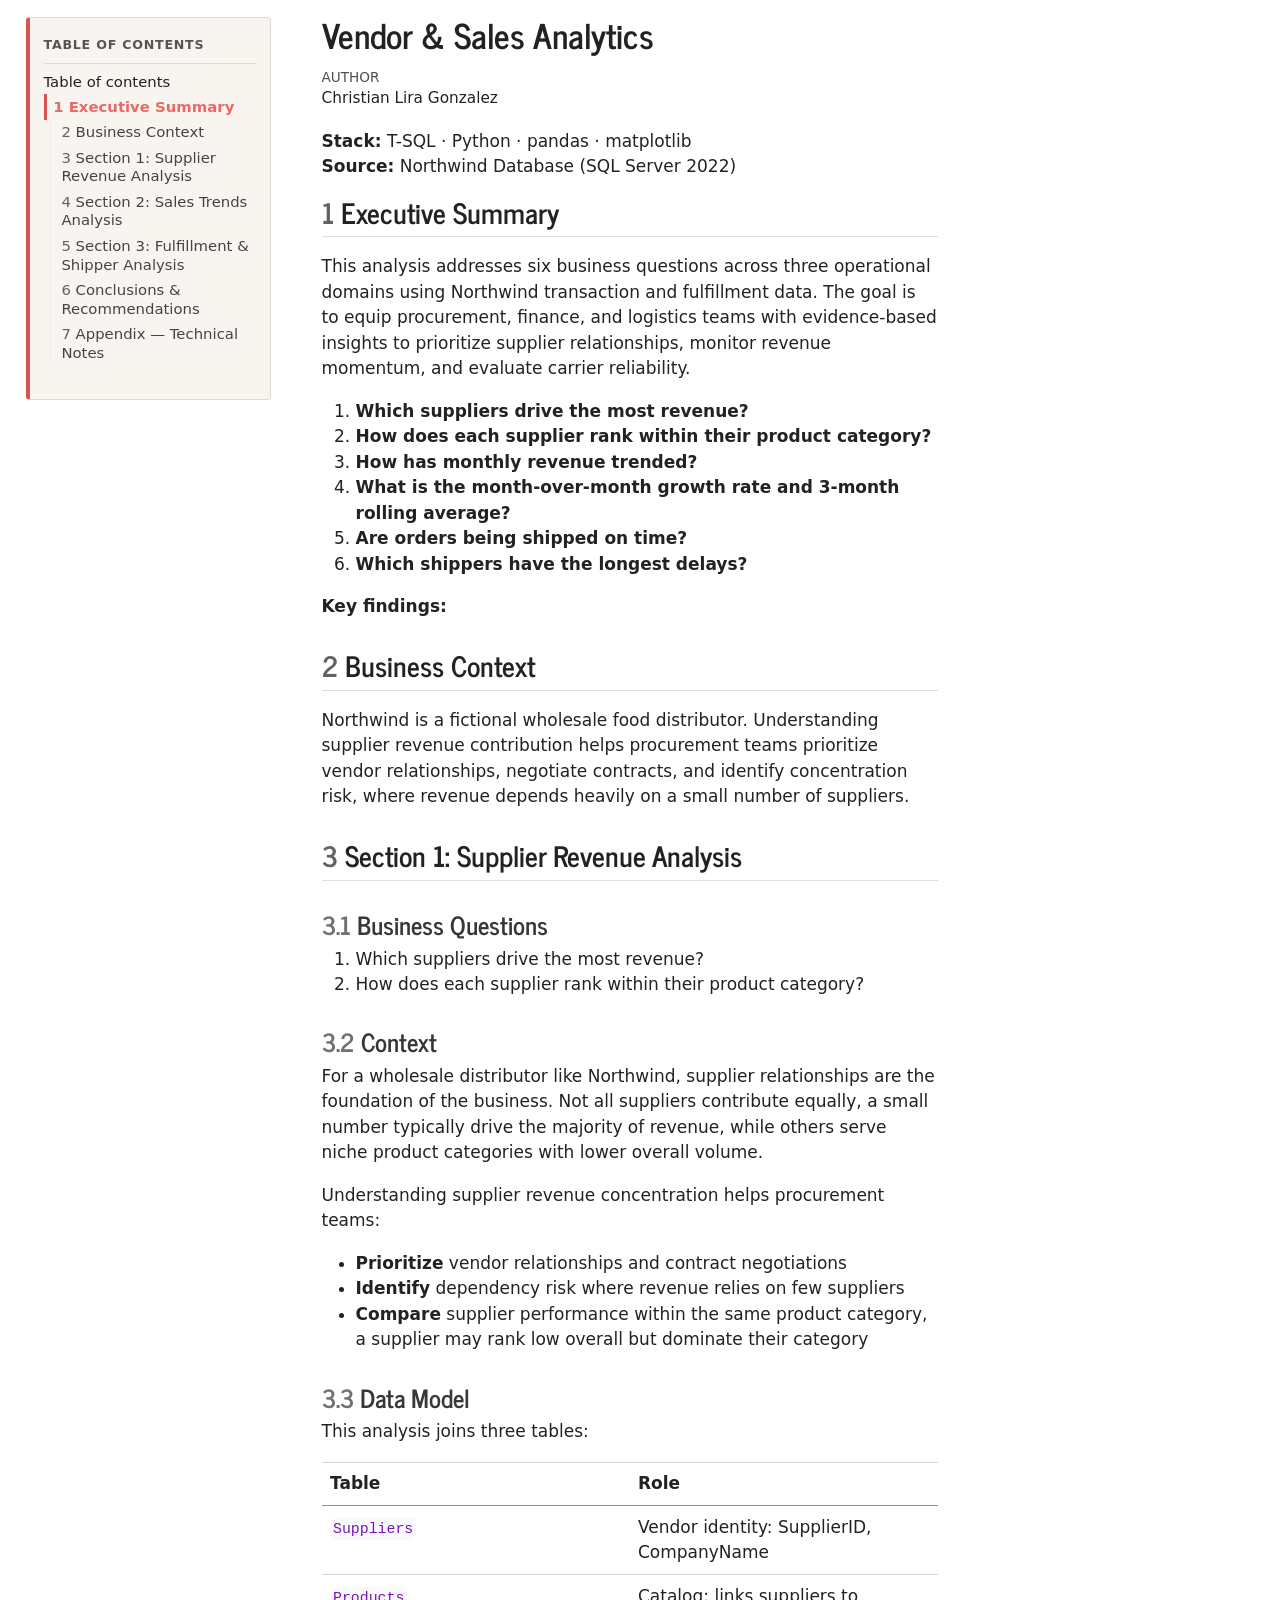
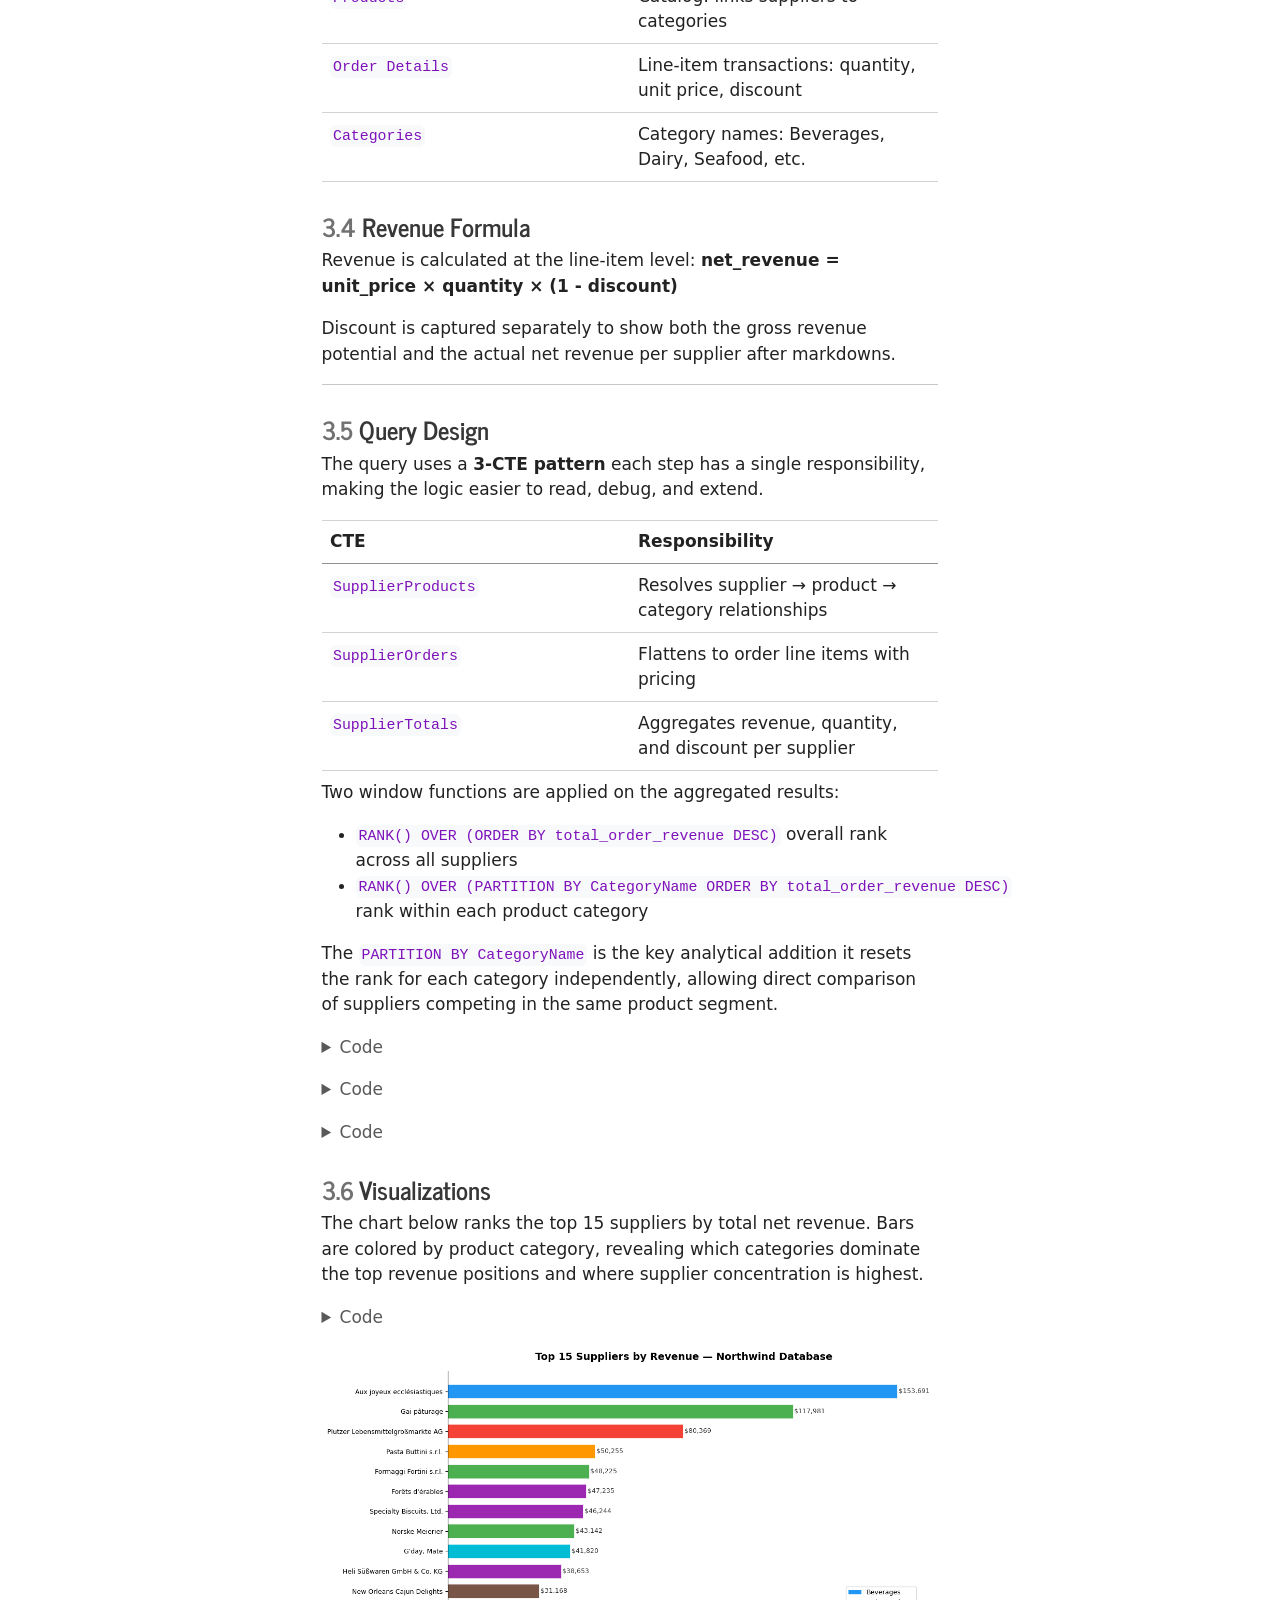
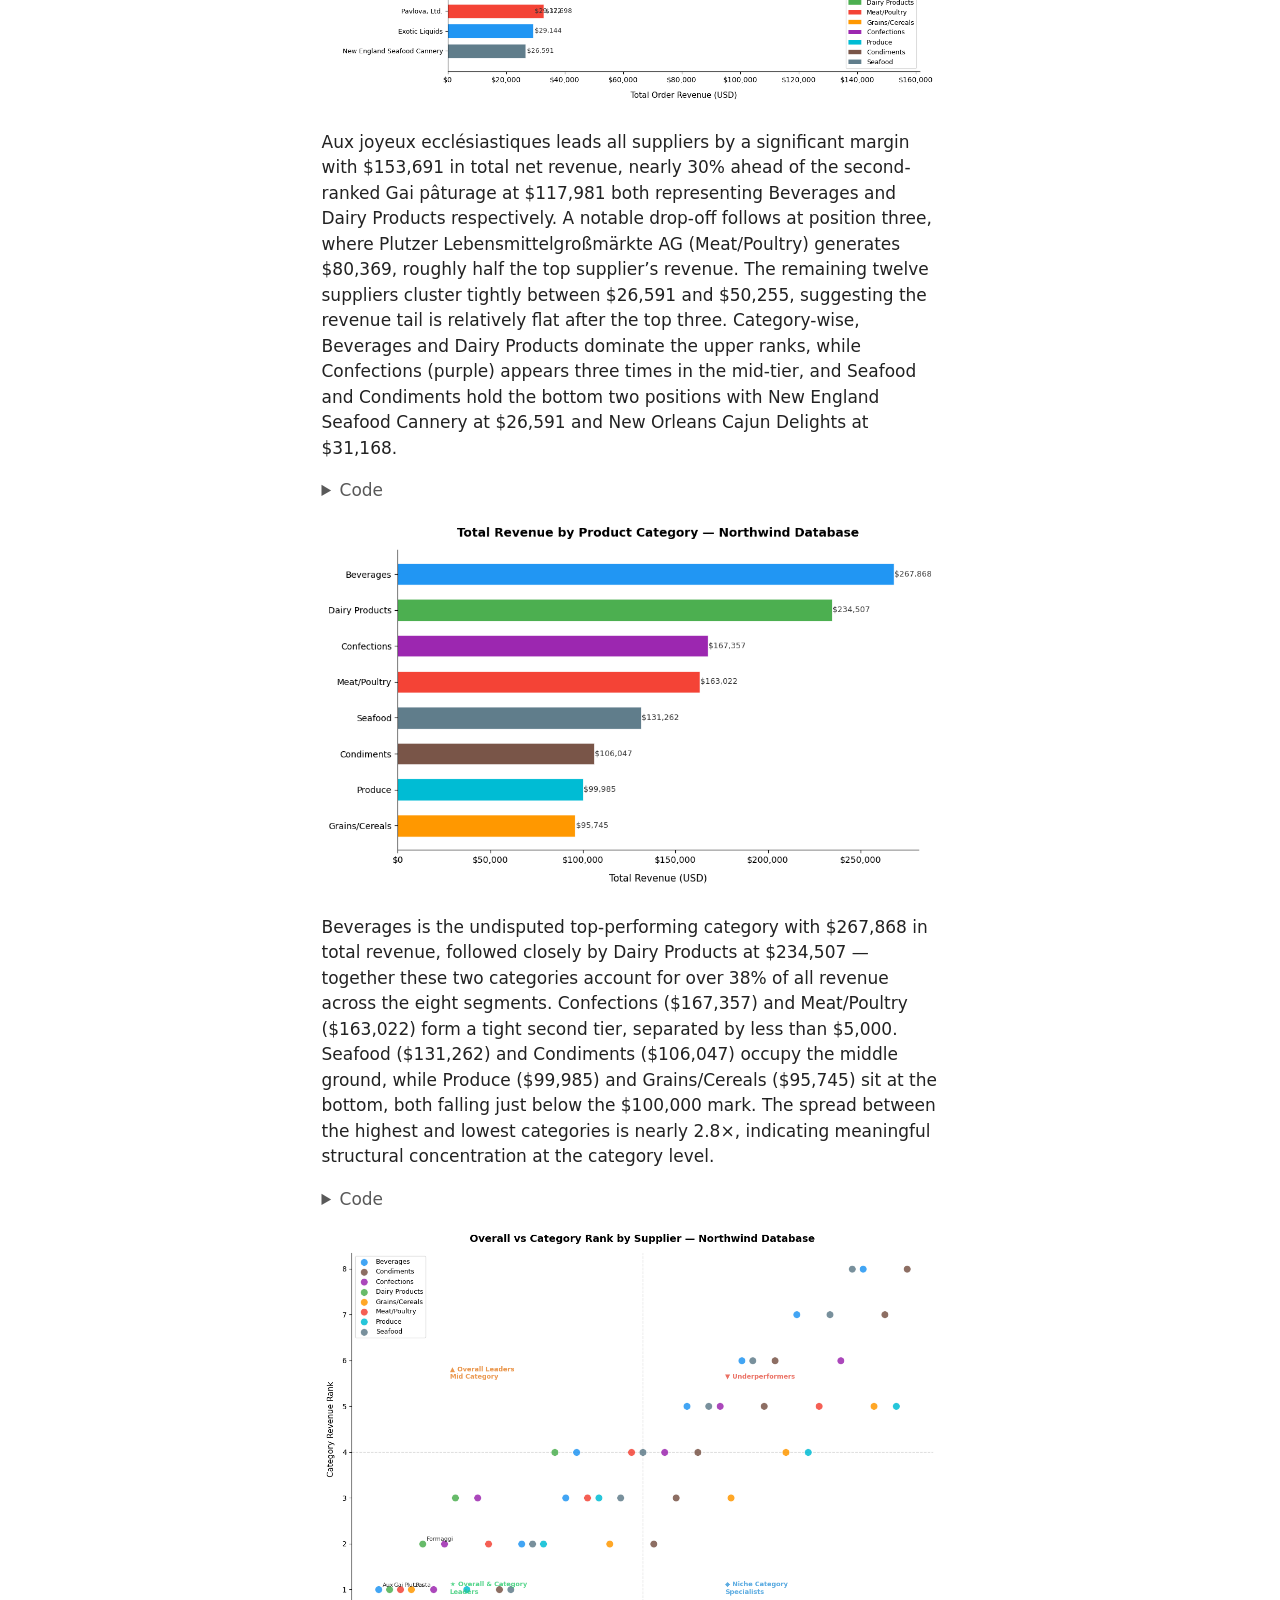
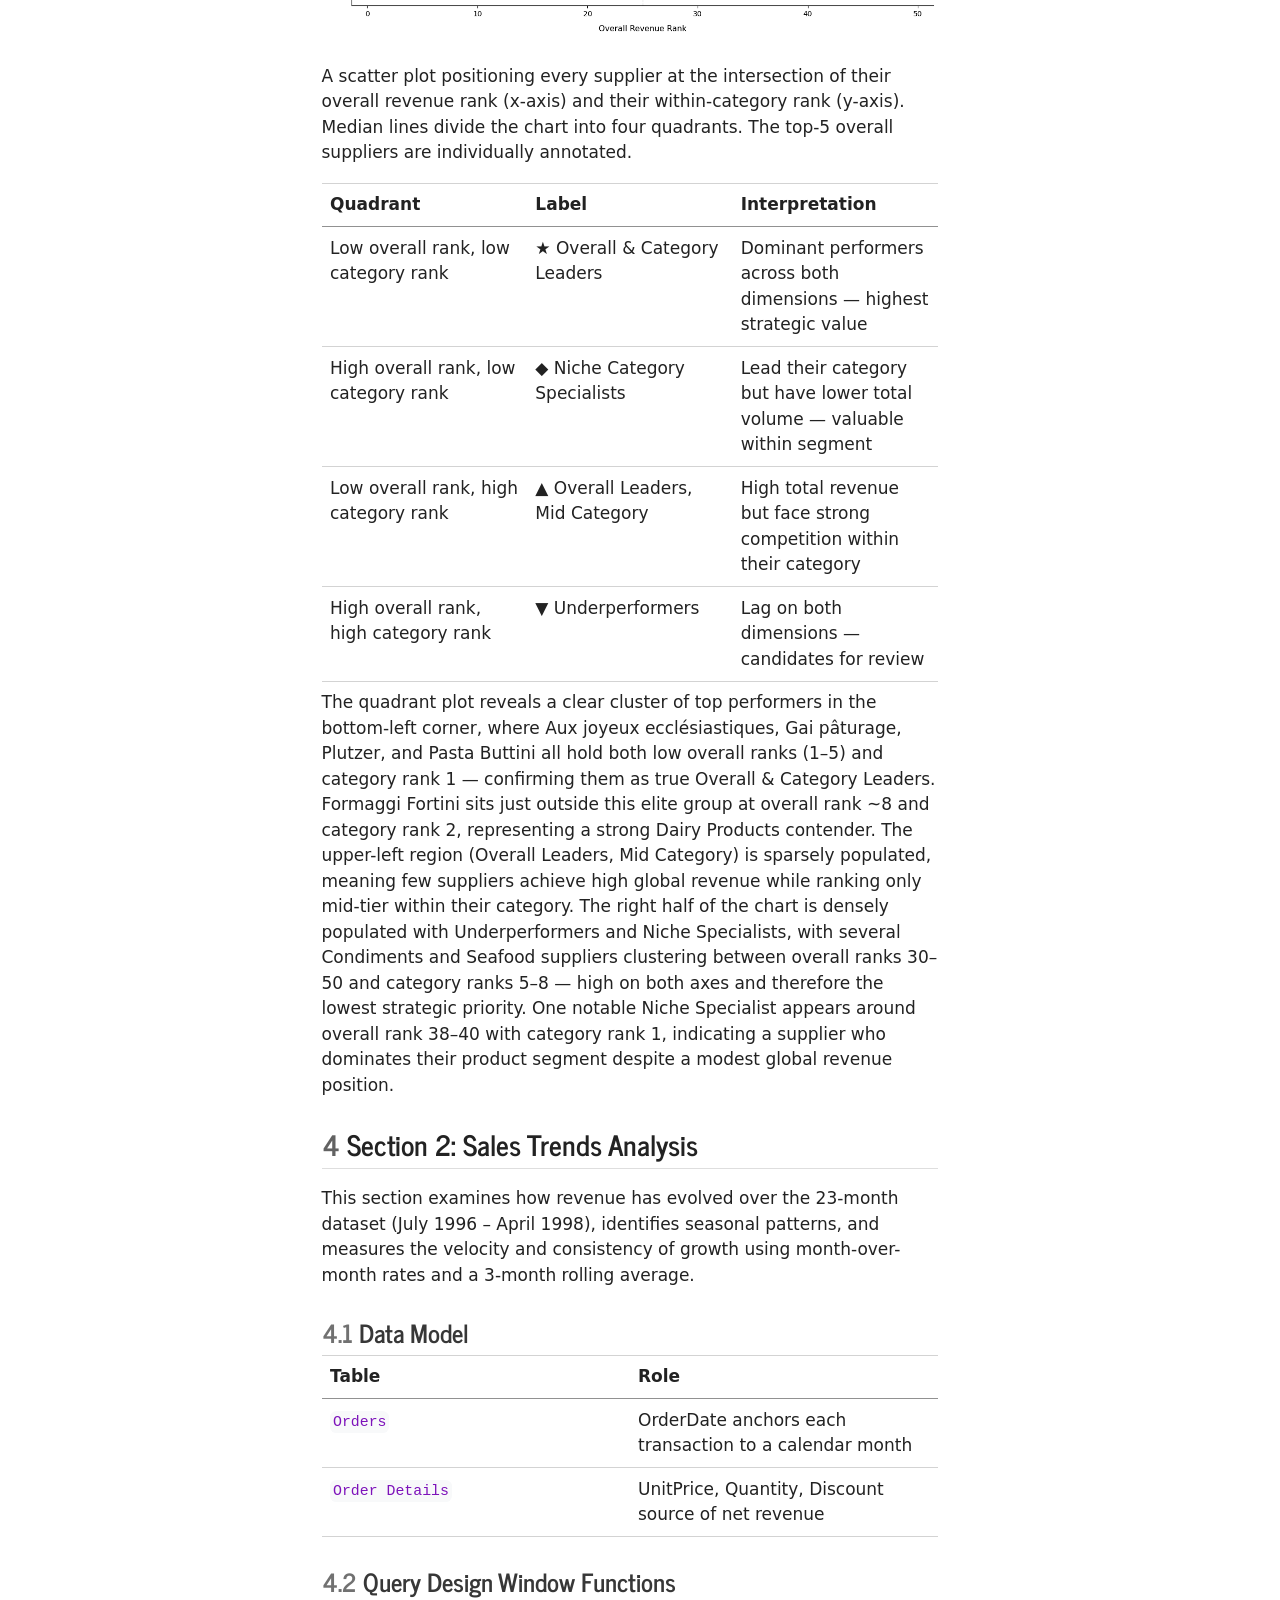
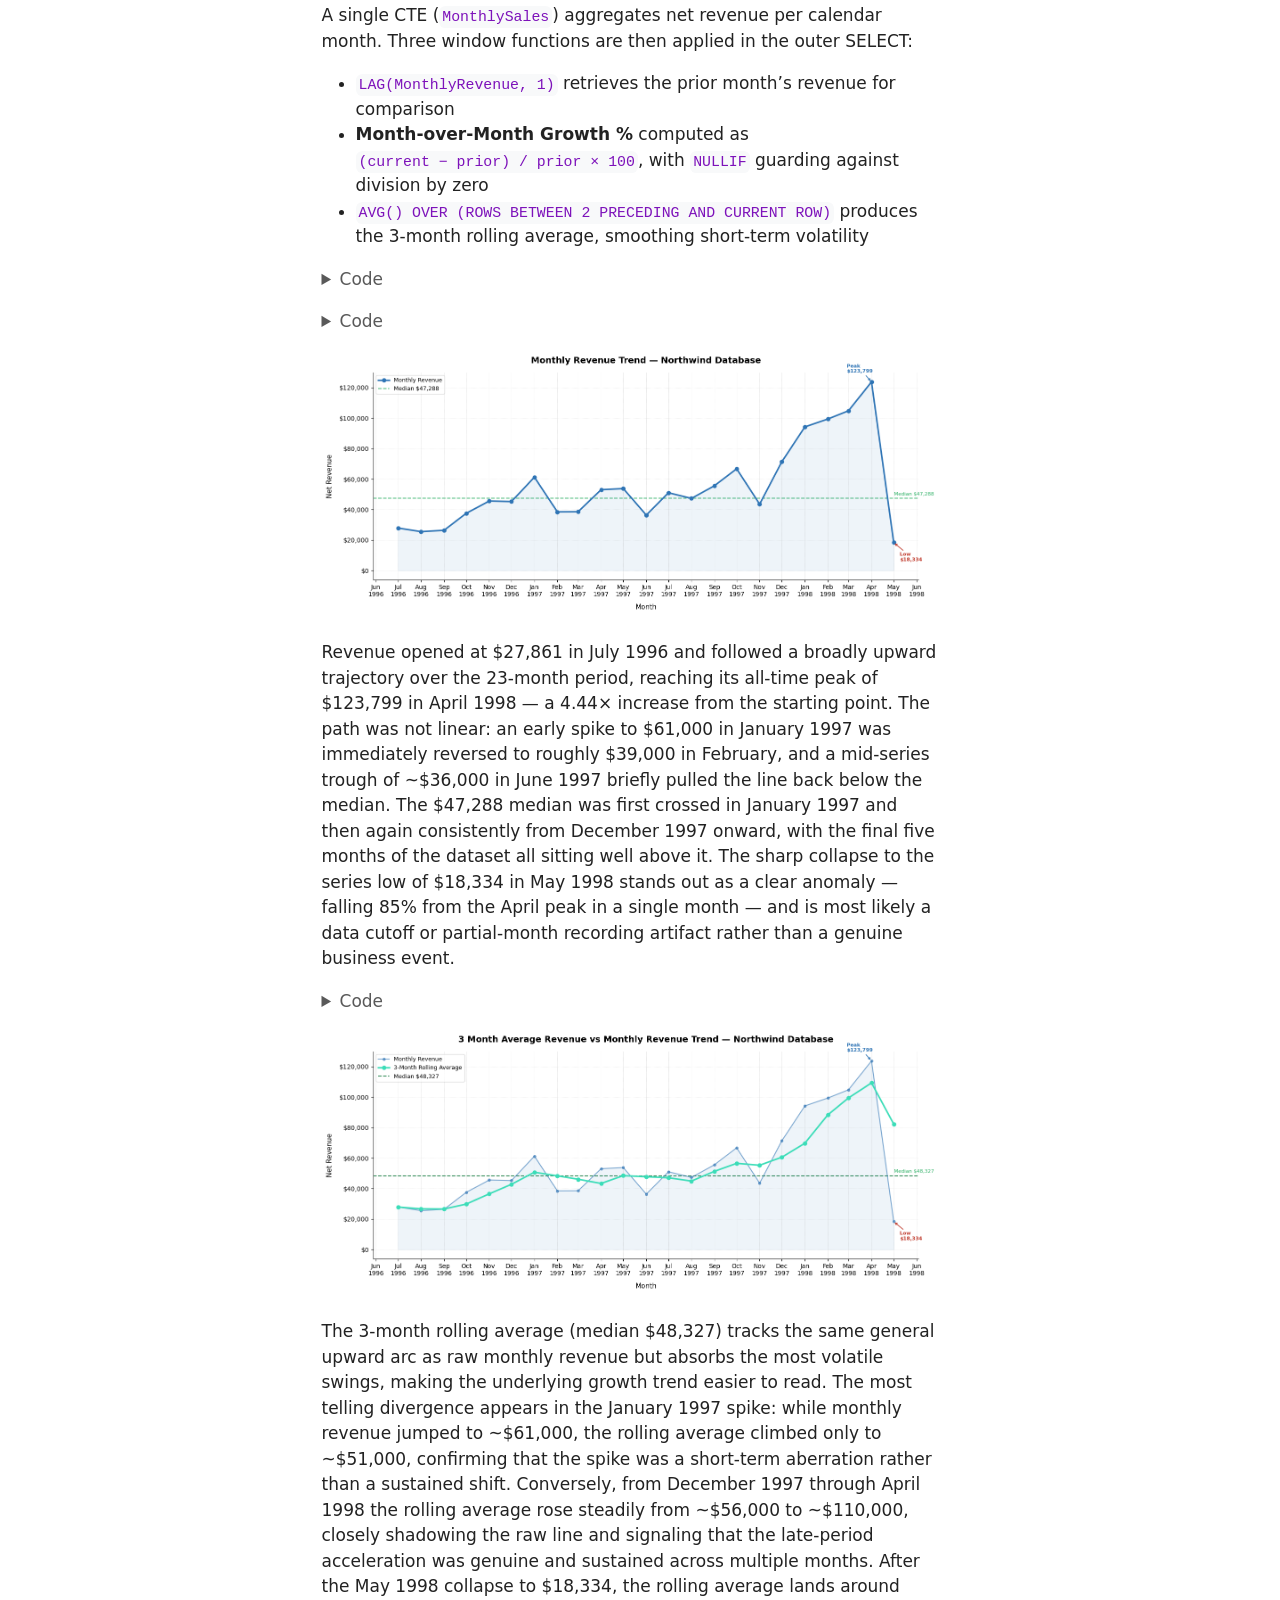
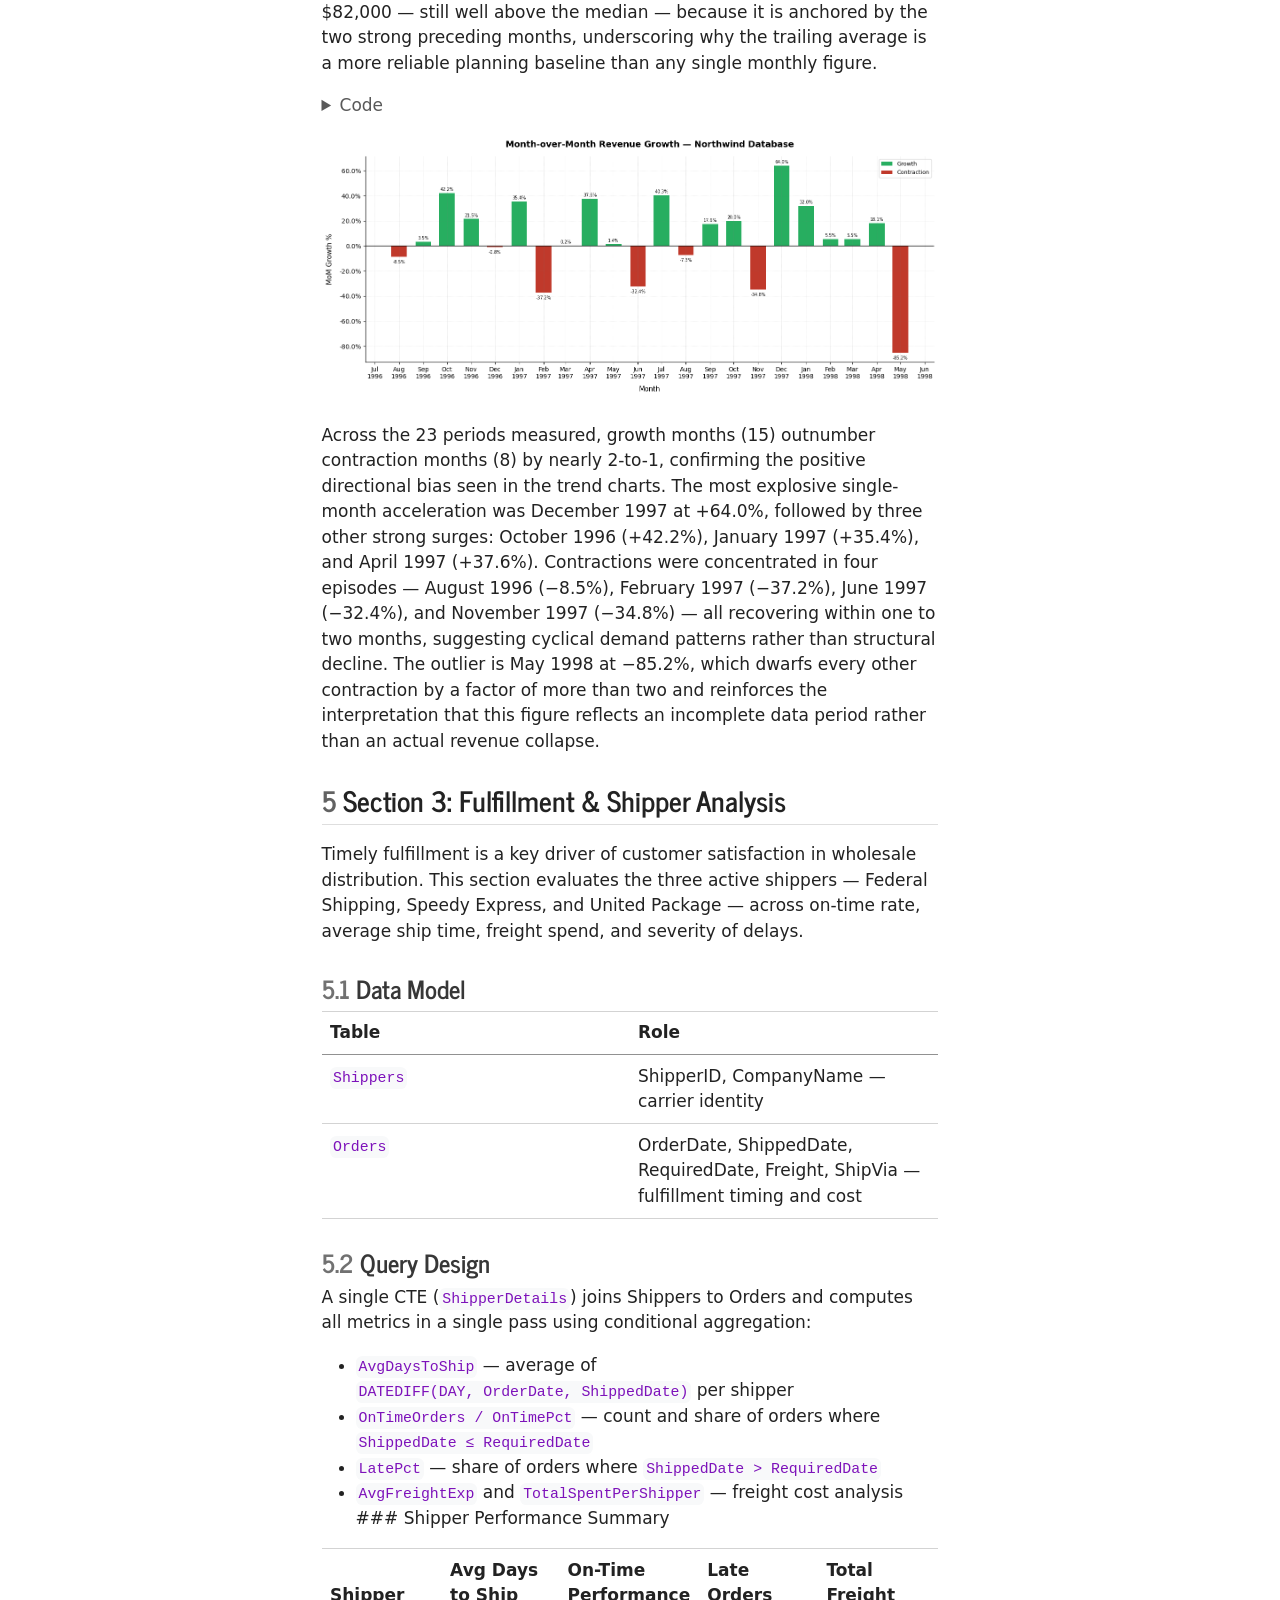
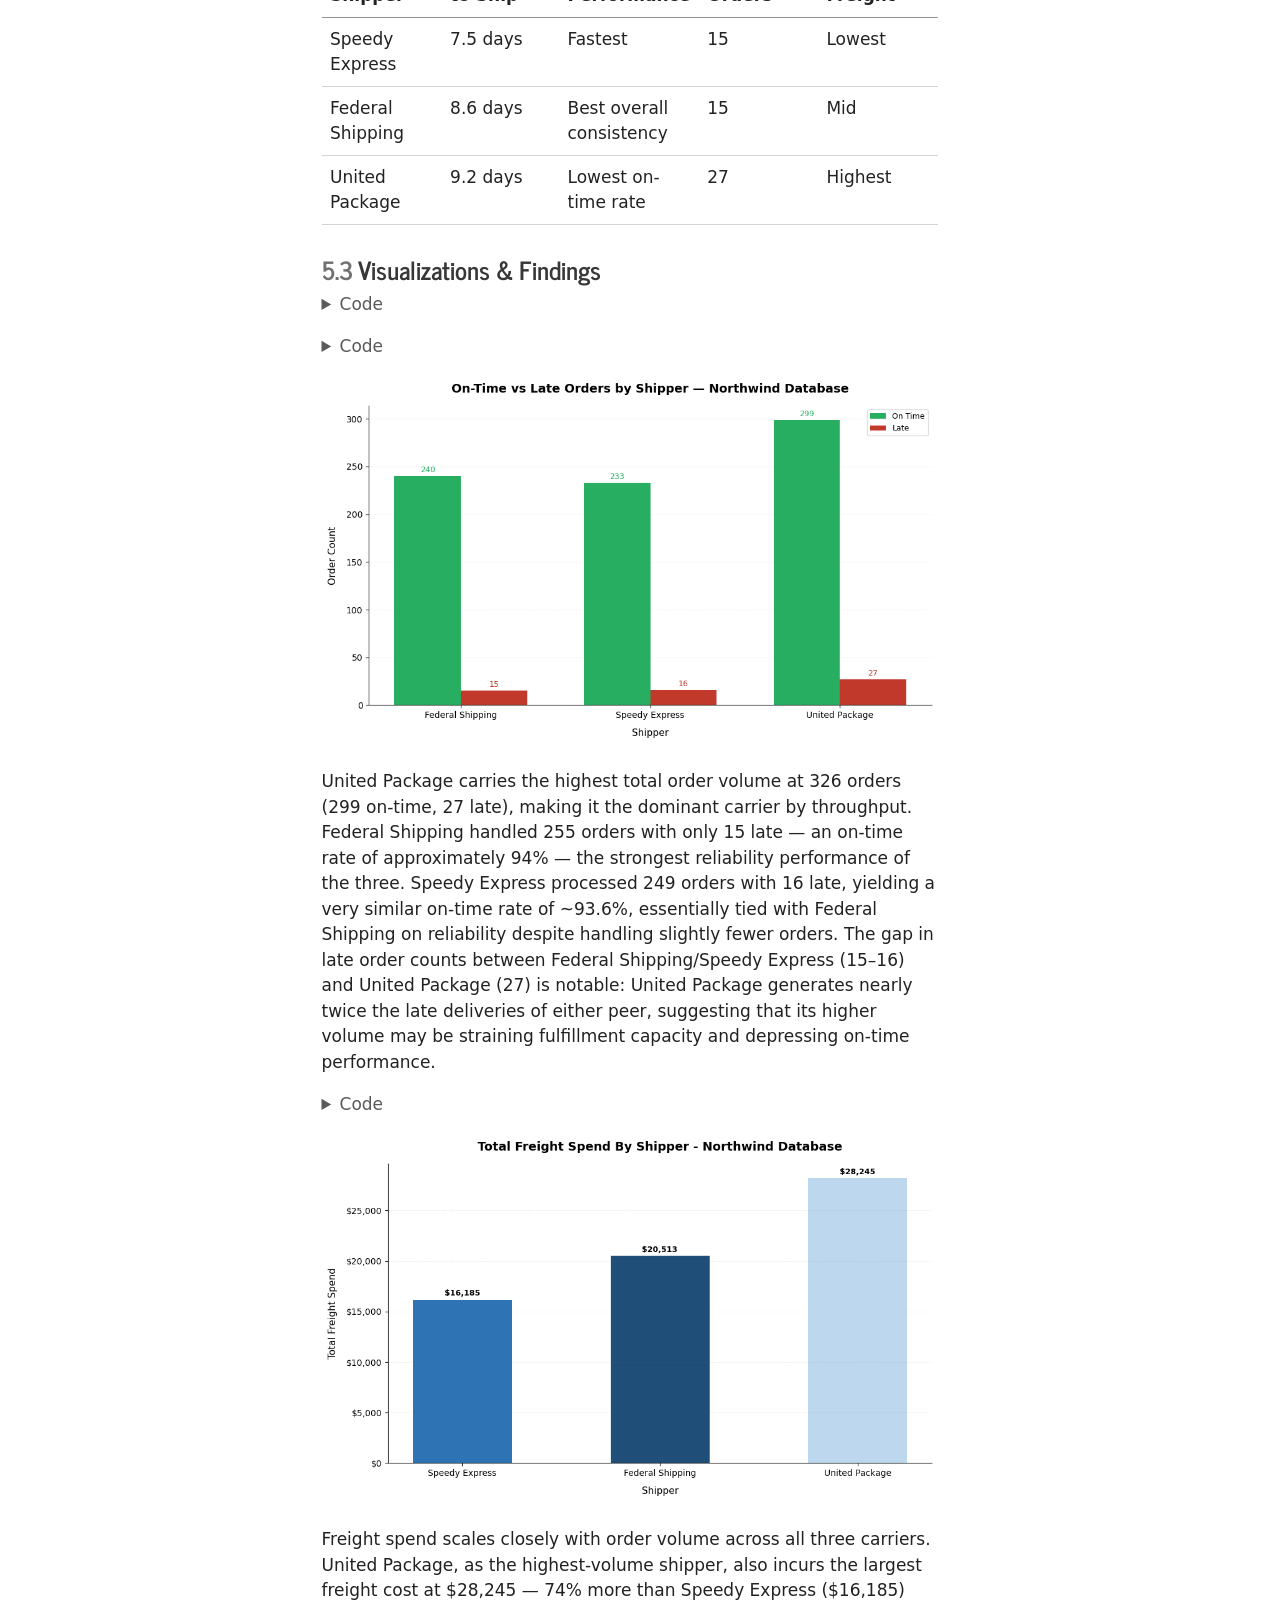
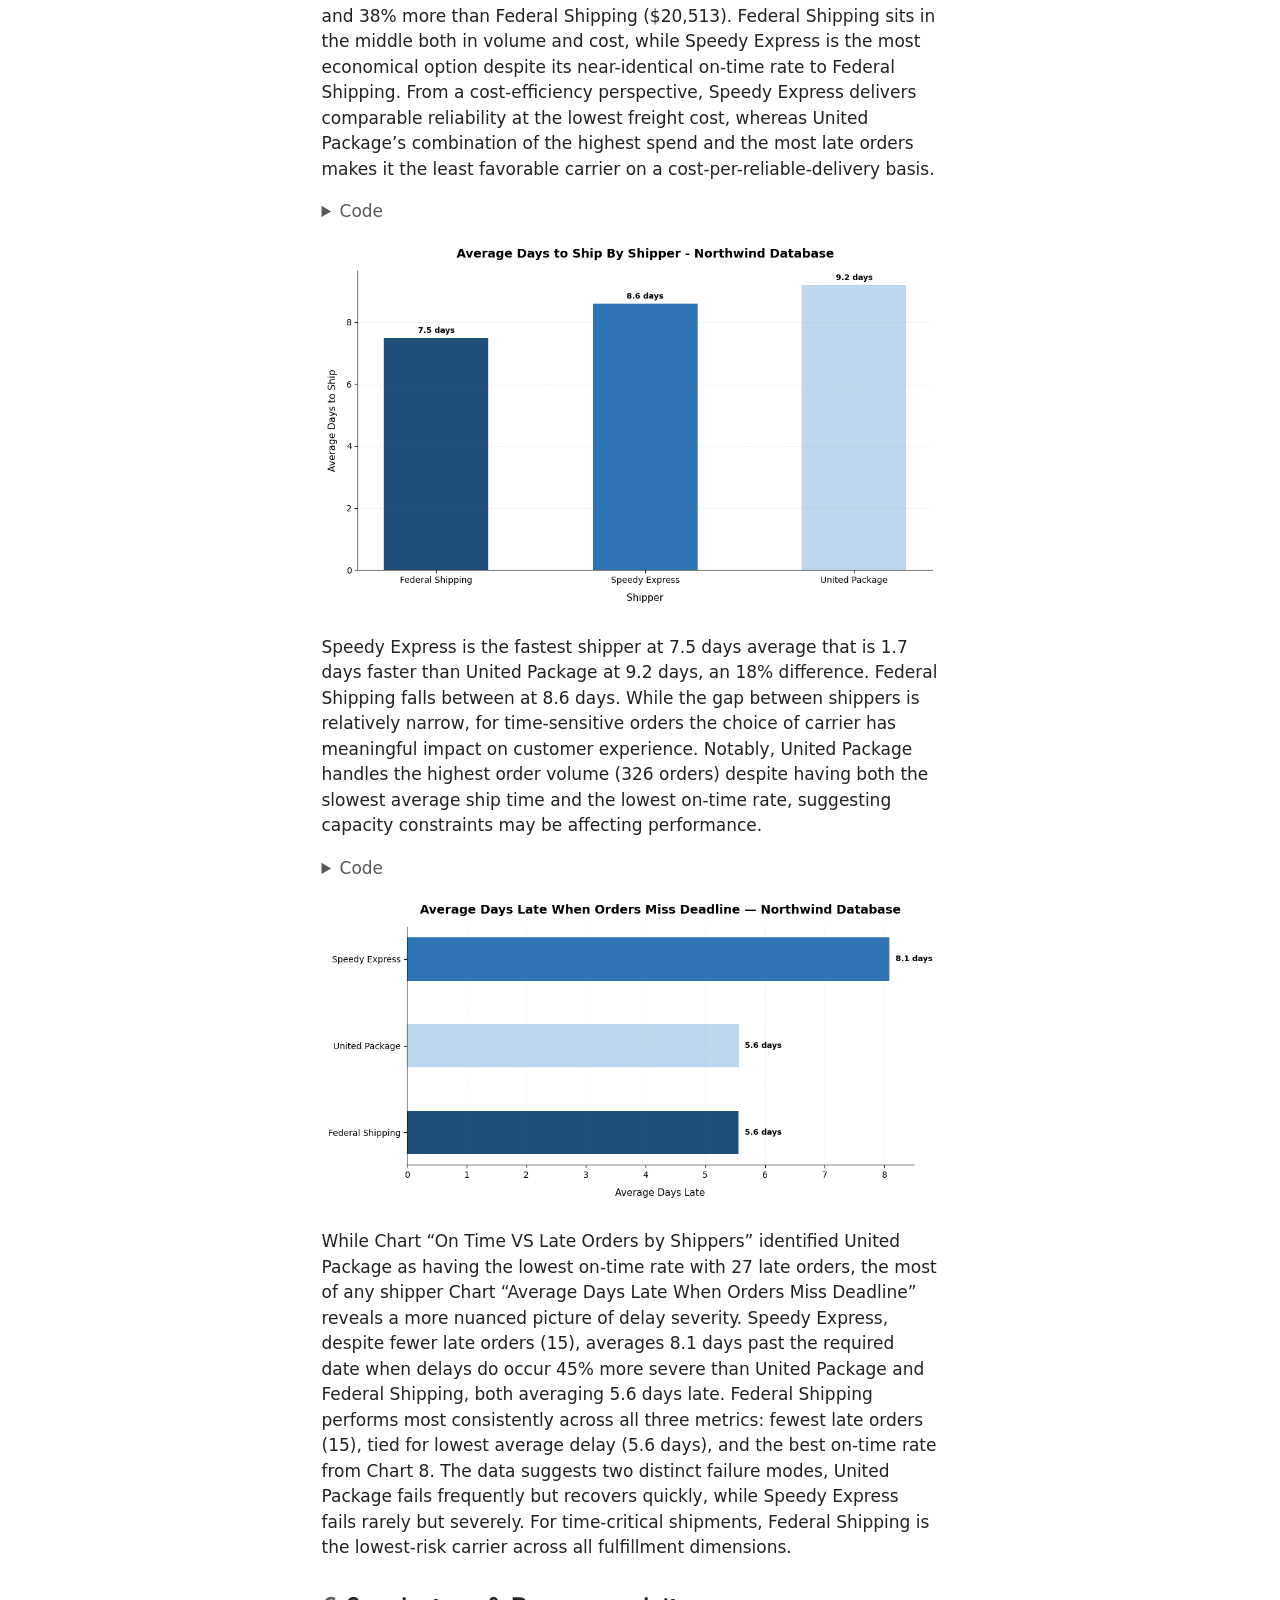
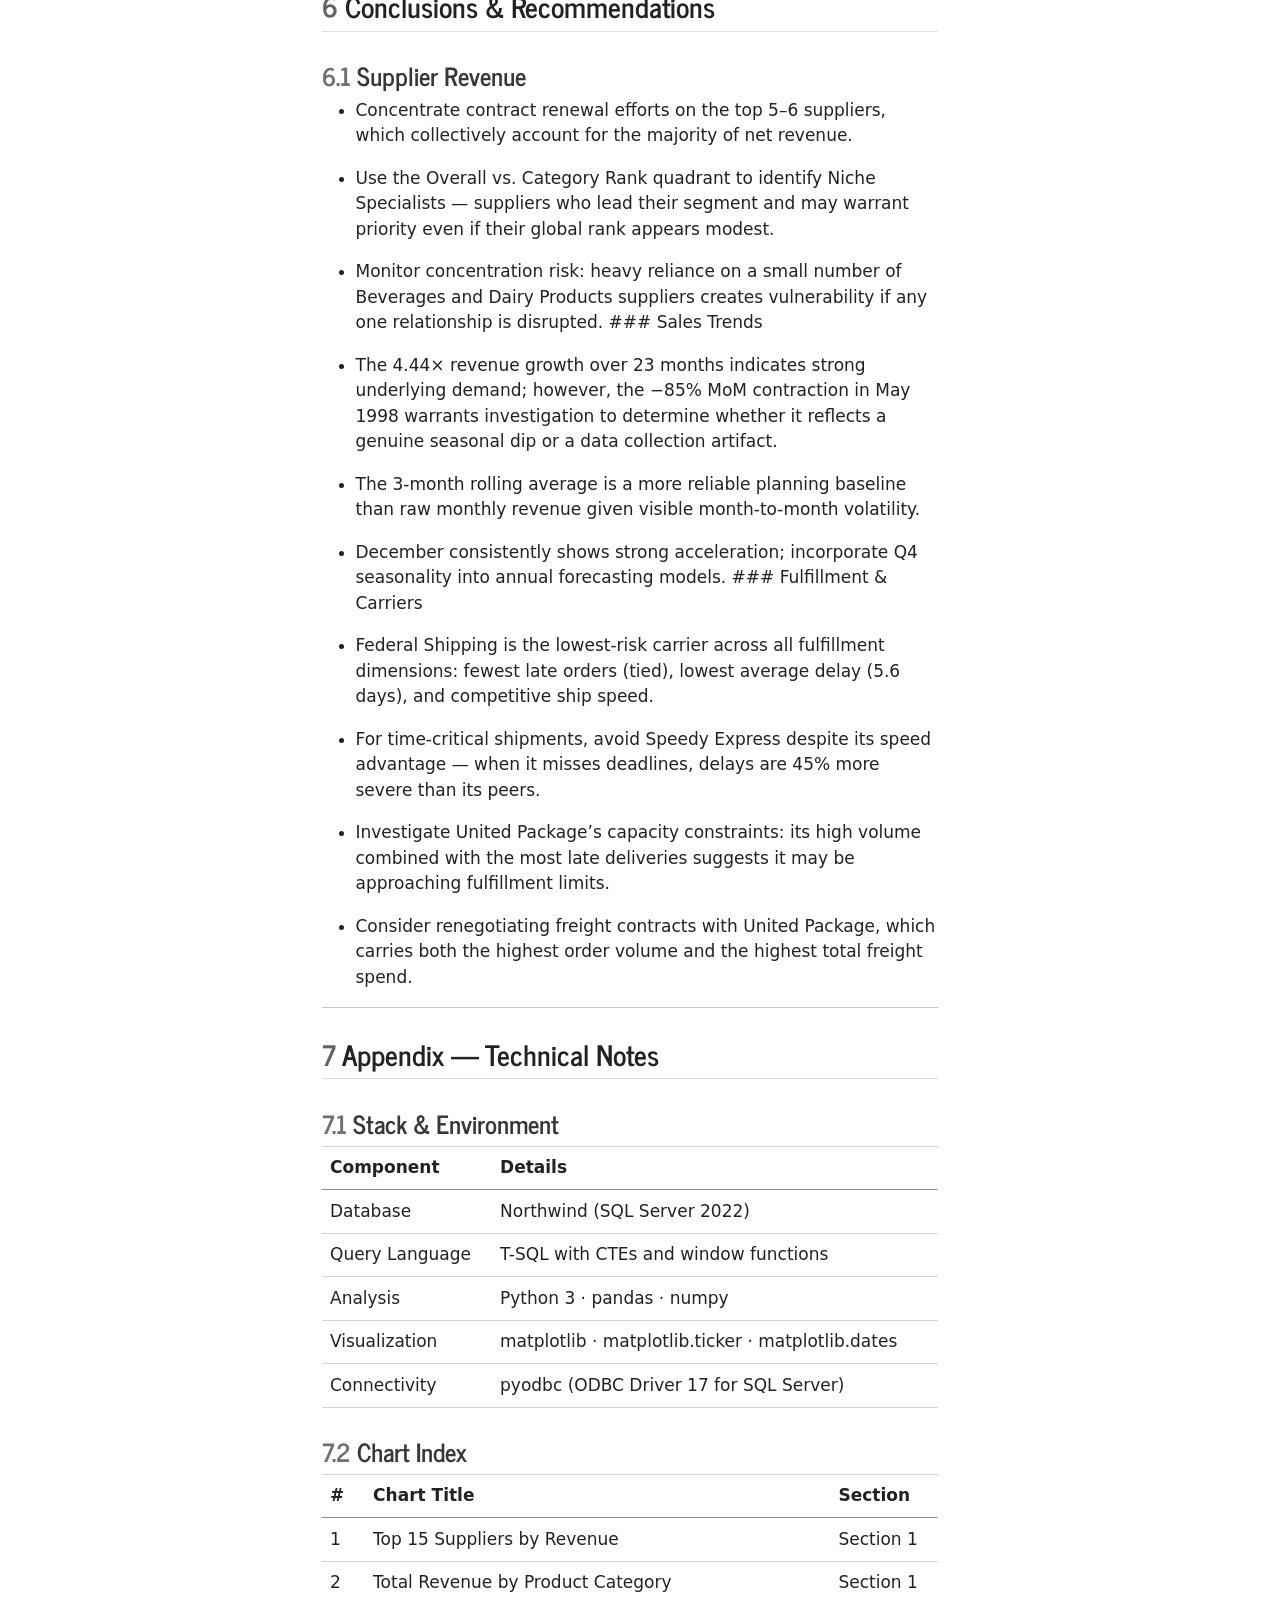
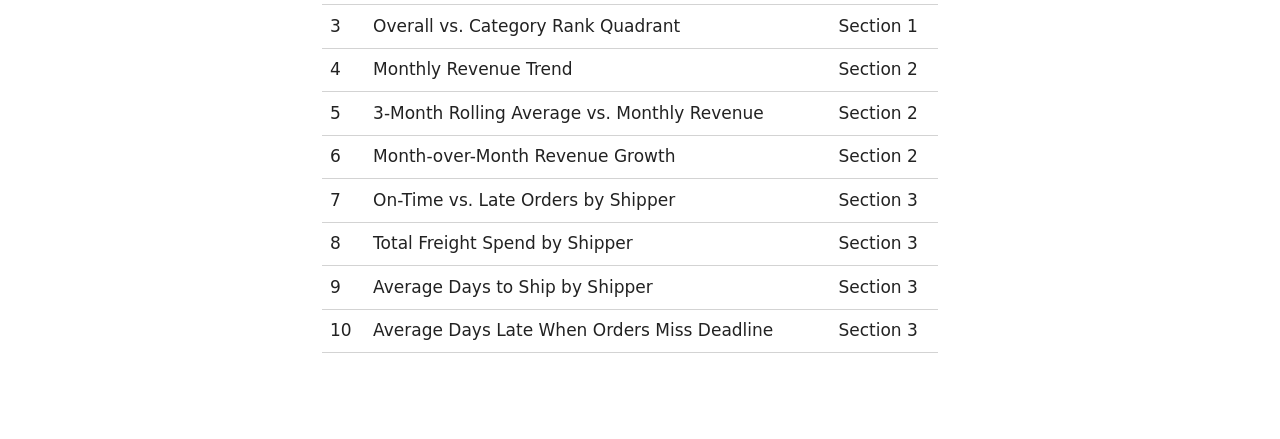
==== 01_vendor_sales_analytics/index.html @ da653aac "Refactor Vendor Sales Analysis Documentation and Update Index - Updated the VendorSalesAnalysis.html" ====
<!DOCTYPE html>
<html xmlns="http://www.w3.org/1999/xhtml" lang="en" xml:lang="en"><head>

<meta charset="utf-8">
<meta name="generator" content="quarto-1.6.42">

<meta name="viewport" content="width=device-width, initial-scale=1.0, user-scalable=yes">

<meta name="author" content="Christian Lira Gonzalez">

<title>Vendor &amp; Sales Analytics</title>
<style>
code{white-space: pre-wrap;}
span.smallcaps{font-variant: small-caps;}
div.columns{display: flex; gap: min(4vw, 1.5em);}
div.column{flex: auto; overflow-x: auto;}
div.hanging-indent{margin-left: 1.5em; text-indent: -1.5em;}
ul.task-list{list-style: none;}
ul.task-list li input[type="checkbox"] {
width: 0.8em;
margin: 0 0.8em 0.2em -1em;  vertical-align: middle;
}

pre > code.sourceCode { white-space: pre; position: relative; }
pre > code.sourceCode > span { line-height: 1.25; }
pre > code.sourceCode > span:empty { height: 1.2em; }
.sourceCode { overflow: visible; }
code.sourceCode > span { color: inherit; text-decoration: inherit; }
div.sourceCode { margin: 1em 0; }
pre.sourceCode { margin: 0; }
@media screen {
div.sourceCode { overflow: auto; }
}
@media print {
pre > code.sourceCode { white-space: pre-wrap; }
pre > code.sourceCode > span { display: inline-block; text-indent: -5em; padding-left: 5em; }
}
pre.numberSource code
{ counter-reset: source-line 0; }
pre.numberSource code > span
{ position: relative; left: -4em; counter-increment: source-line; }
pre.numberSource code > span > a:first-child::before
{ content: counter(source-line);
position: relative; left: -1em; text-align: right; vertical-align: baseline;
border: none; display: inline-block;
-webkit-touch-callout: none; -webkit-user-select: none;
-khtml-user-select: none; -moz-user-select: none;
-ms-user-select: none; user-select: none;
padding: 0 4px; width: 4em;
}
pre.numberSource { margin-left: 3em; padding-left: 4px; }
div.sourceCode
{ }
@media screen {
pre > code.sourceCode > span > a:first-child::before { text-decoration: underline; }
}
</style>


<script>/*!
 * clipboard.js v2.0.11
 * https://clipboardjs.com/
 *
 * Licensed MIT © Zeno Rocha
 */
!function(t,e){"object"==typeof exports&&"object"==typeof module?module.exports=e():"function"==typeof define&&define.amd?define([],e):"object"==typeof exports?exports.ClipboardJS=e():t.ClipboardJS=e()}(this,function(){return n={686:function(t,e,n){"use strict";n.d(e,{default:function(){return b}});var e=n(279),i=n.n(e),e=n(370),u=n.n(e),e=n(817),r=n.n(e);function c(t){try{return document.execCommand(t)}catch(t){return}}var a=function(t){t=r()(t);return c("cut"),t};function o(t,e){var n,o,t=(n=t,o="rtl"===document.documentElement.getAttribute("dir"),(t=document.createElement("textarea")).style.fontSize="12pt",t.style.border="0",t.style.padding="0",t.style.margin="0",t.style.position="absolute",t.style[o?"right":"left"]="-9999px",o=window.pageYOffset||document.documentElement.scrollTop,t.style.top="".concat(o,"px"),t.setAttribute("readonly",""),t.value=n,t);return e.container.appendChild(t),e=r()(t),c("copy"),t.remove(),e}var f=function(t){var e=1<arguments.length&&void 0!==arguments[1]?arguments[1]:{container:document.body},n="";return"string"==typeof t?n=o(t,e):t instanceof HTMLInputElement&&!["text","search","url","tel","password"].includes(null==t?void 0:t.type)?n=o(t.value,e):(n=r()(t),c("copy")),n};function l(t){return(l="function"==typeof Symbol&&"symbol"==typeof Symbol.iterator?function(t){return typeof t}:function(t){return t&&"function"==typeof Symbol&&t.constructor===Symbol&&t!==Symbol.prototype?"symbol":typeof t})(t)}var s=function(){var t=0<arguments.length&&void 0!==arguments[0]?arguments[0]:{},e=t.action,n=void 0===e?"copy":e,o=t.container,e=t.target,t=t.text;if("copy"!==n&&"cut"!==n)throw new Error('Invalid "action" value, use either "copy" or "cut"');if(void 0!==e){if(!e||"object"!==l(e)||1!==e.nodeType)throw new Error('Invalid "target" value, use a valid Element');if("copy"===n&&e.hasAttribute("disabled"))throw new Error('Invalid "target" attribute. Please use "readonly" instead of "disabled" attribute');if("cut"===n&&(e.hasAttribute("readonly")||e.hasAttribute("disabled")))throw new Error('Invalid "target" attribute. You can\'t cut text from elements with "readonly" or "disabled" attributes')}return t?f(t,{container:o}):e?"cut"===n?a(e):f(e,{container:o}):void 0};function p(t){return(p="function"==typeof Symbol&&"symbol"==typeof Symbol.iterator?function(t){return typeof t}:function(t){return t&&"function"==typeof Symbol&&t.constructor===Symbol&&t!==Symbol.prototype?"symbol":typeof t})(t)}function d(t,e){for(var n=0;n<e.length;n++){var o=e[n];o.enumerable=o.enumerable||!1,o.configurable=!0,"value"in o&&(o.writable=!0),Object.defineProperty(t,o.key,o)}}function y(t,e){return(y=Object.setPrototypeOf||function(t,e){return t.__proto__=e,t})(t,e)}function h(n){var o=function(){if("undefined"==typeof Reflect||!Reflect.construct)return!1;if(Reflect.construct.sham)return!1;if("function"==typeof Proxy)return!0;try{return Date.prototype.toString.call(Reflect.construct(Date,[],function(){})),!0}catch(t){return!1}}();return function(){var t,e=v(n);return t=o?(t=v(this).constructor,Reflect.construct(e,arguments,t)):e.apply(this,arguments),e=this,!(t=t)||"object"!==p(t)&&"function"!=typeof t?function(t){if(void 0!==t)return t;throw new ReferenceError("this hasn't been initialised - super() hasn't been called")}(e):t}}function v(t){return(v=Object.setPrototypeOf?Object.getPrototypeOf:function(t){return t.__proto__||Object.getPrototypeOf(t)})(t)}function m(t,e){t="data-clipboard-".concat(t);if(e.hasAttribute(t))return e.getAttribute(t)}var b=function(){!function(t,e){if("function"!=typeof e&&null!==e)throw new TypeError("Super expression must either be null or a function");t.prototype=Object.create(e&&e.prototype,{constructor:{value:t,writable:!0,configurable:!0}}),e&&y(t,e)}(r,i());var t,e,n,o=h(r);function r(t,e){var n;return function(t){if(!(t instanceof r))throw new TypeError("Cannot call a class as a function")}(this),(n=o.call(this)).resolveOptions(e),n.listenClick(t),n}return t=r,n=[{key:"copy",value:function(t){var e=1<arguments.length&&void 0!==arguments[1]?arguments[1]:{container:document.body};return f(t,e)}},{key:"cut",value:function(t){return a(t)}},{key:"isSupported",value:function(){var t=0<arguments.length&&void 0!==arguments[0]?arguments[0]:["copy","cut"],t="string"==typeof t?[t]:t,e=!!document.queryCommandSupported;return t.forEach(function(t){e=e&&!!document.queryCommandSupported(t)}),e}}],(e=[{key:"resolveOptions",value:function(){var t=0<arguments.length&&void 0!==arguments[0]?arguments[0]:{};this.action="function"==typeof t.action?t.action:this.defaultAction,this.target="function"==typeof t.target?t.target:this.defaultTarget,this.text="function"==typeof t.text?t.text:this.defaultText,this.container="object"===p(t.container)?t.container:document.body}},{key:"listenClick",value:function(t){var e=this;this.listener=u()(t,"click",function(t){return e.onClick(t)})}},{key:"onClick",value:function(t){var e=t.delegateTarget||t.currentTarget,n=this.action(e)||"copy",t=s({action:n,container:this.container,target:this.target(e),text:this.text(e)});this.emit(t?"success":"error",{action:n,text:t,trigger:e,clearSelection:function(){e&&e.focus(),window.getSelection().removeAllRanges()}})}},{key:"defaultAction",value:function(t){return m("action",t)}},{key:"defaultTarget",value:function(t){t=m("target",t);if(t)return document.querySelector(t)}},{key:"defaultText",value:function(t){return m("text",t)}},{key:"destroy",value:function(){this.listener.destroy()}}])&&d(t.prototype,e),n&&d(t,n),r}()},828:function(t){var e;"undefined"==typeof Element||Element.prototype.matches||((e=Element.prototype).matches=e.matchesSelector||e.mozMatchesSelector||e.msMatchesSelector||e.oMatchesSelector||e.webkitMatchesSelector),t.exports=function(t,e){for(;t&&9!==t.nodeType;){if("function"==typeof t.matches&&t.matches(e))return t;t=t.parentNode}}},438:function(t,e,n){var u=n(828);function i(t,e,n,o,r){var i=function(e,n,t,o){return function(t){t.delegateTarget=u(t.target,n),t.delegateTarget&&o.call(e,t)}}.apply(this,arguments);return t.addEventListener(n,i,r),{destroy:function(){t.removeEventListener(n,i,r)}}}t.exports=function(t,e,n,o,r){return"function"==typeof t.addEventListener?i.apply(null,arguments):"function"==typeof n?i.bind(null,document).apply(null,arguments):("string"==typeof t&&(t=document.querySelectorAll(t)),Array.prototype.map.call(t,function(t){return i(t,e,n,o,r)}))}},879:function(t,n){n.node=function(t){return void 0!==t&&t instanceof HTMLElement&&1===t.nodeType},n.nodeList=function(t){var e=Object.prototype.toString.call(t);return void 0!==t&&("[object NodeList]"===e||"[object HTMLCollection]"===e)&&"length"in t&&(0===t.length||n.node(t[0]))},n.string=function(t){return"string"==typeof t||t instanceof String},n.fn=function(t){return"[object Function]"===Object.prototype.toString.call(t)}},370:function(t,e,n){var f=n(879),l=n(438);t.exports=function(t,e,n){if(!t&&!e&&!n)throw new Error("Missing required arguments");if(!f.string(e))throw new TypeError("Second argument must be a String");if(!f.fn(n))throw new TypeError("Third argument must be a Function");if(f.node(t))return c=e,a=n,(u=t).addEventListener(c,a),{destroy:function(){u.removeEventListener(c,a)}};if(f.nodeList(t))return o=t,r=e,i=n,Array.prototype.forEach.call(o,function(t){t.addEventListener(r,i)}),{destroy:function(){Array.prototype.forEach.call(o,function(t){t.removeEventListener(r,i)})}};if(f.string(t))return t=t,e=e,n=n,l(document.body,t,e,n);throw new TypeError("First argument must be a String, HTMLElement, HTMLCollection, or NodeList");var o,r,i,u,c,a}},817:function(t){t.exports=function(t){var e,n="SELECT"===t.nodeName?(t.focus(),t.value):"INPUT"===t.nodeName||"TEXTAREA"===t.nodeName?((e=t.hasAttribute("readonly"))||t.setAttribute("readonly",""),t.select(),t.setSelectionRange(0,t.value.length),e||t.removeAttribute("readonly"),t.value):(t.hasAttribute("contenteditable")&&t.focus(),n=window.getSelection(),(e=document.createRange()).selectNodeContents(t),n.removeAllRanges(),n.addRange(e),n.toString());return n}},279:function(t){function e(){}e.prototype={on:function(t,e,n){var o=this.e||(this.e={});return(o[t]||(o[t]=[])).push({fn:e,ctx:n}),this},once:function(t,e,n){var o=this;function r(){o.off(t,r),e.apply(n,arguments)}return r._=e,this.on(t,r,n)},emit:function(t){for(var e=[].slice.call(arguments,1),n=((this.e||(this.e={}))[t]||[]).slice(),o=0,r=n.length;o<r;o++)n[o].fn.apply(n[o].ctx,e);return this},off:function(t,e){var n=this.e||(this.e={}),o=n[t],r=[];if(o&&e)for(var i=0,u=o.length;i<u;i++)o[i].fn!==e&&o[i].fn._!==e&&r.push(o[i]);return r.length?n[t]=r:delete n[t],this}},t.exports=e,t.exports.TinyEmitter=e}},r={},o.n=function(t){var e=t&&t.__esModule?function(){return t.default}:function(){return t};return o.d(e,{a:e}),e},o.d=function(t,e){for(var n in e)o.o(e,n)&&!o.o(t,n)&&Object.defineProperty(t,n,{enumerable:!0,get:e[n]})},o.o=function(t,e){return Object.prototype.hasOwnProperty.call(t,e)},o(686).default;function o(t){if(r[t])return r[t].exports;var e=r[t]={exports:{}};return n[t](e,e.exports,o),e.exports}var n,r});</script>
<script>const sectionChanged = new CustomEvent("quarto-sectionChanged", {
  detail: {},
  bubbles: true,
  cancelable: false,
  composed: false,
});

const layoutMarginEls = () => {
  // Find any conflicting margin elements and add margins to the
  // top to prevent overlap
  const marginChildren = window.document.querySelectorAll(
    ".column-margin.column-container > *, .margin-caption, .aside"
  );

  let lastBottom = 0;
  for (const marginChild of marginChildren) {
    if (marginChild.offsetParent !== null) {
      // clear the top margin so we recompute it
      marginChild.style.marginTop = null;
      const top = marginChild.getBoundingClientRect().top + window.scrollY;
      if (top < lastBottom) {
        const marginChildStyle = window.getComputedStyle(marginChild);
        const marginBottom = parseFloat(marginChildStyle["marginBottom"]);
        const margin = lastBottom - top + marginBottom;
        marginChild.style.marginTop = `${margin}px`;
      }
      const styles = window.getComputedStyle(marginChild);
      const marginTop = parseFloat(styles["marginTop"]);
      lastBottom = top + marginChild.getBoundingClientRect().height + marginTop;
    }
  }
};

window.document.addEventListener("DOMContentLoaded", function (_event) {
  // Recompute the position of margin elements anytime the body size changes
  if (window.ResizeObserver) {
    const resizeObserver = new window.ResizeObserver(
      throttle(() => {
        layoutMarginEls();
        if (
          window.document.body.getBoundingClientRect().width < 990 &&
          isReaderMode()
        ) {
          quartoToggleReader();
        }
      }, 50)
    );
    resizeObserver.observe(window.document.body);
  }

  const tocEl = window.document.querySelector('nav.toc-active[role="doc-toc"]');
  const sidebarEl = window.document.getElementById("quarto-sidebar");
  const leftTocEl = window.document.getElementById("quarto-sidebar-toc-left");
  const marginSidebarEl = window.document.getElementById(
    "quarto-margin-sidebar"
  );
  // function to determine whether the element has a previous sibling that is active
  const prevSiblingIsActiveLink = (el) => {
    const sibling = el.previousElementSibling;
    if (sibling && sibling.tagName === "A") {
      return sibling.classList.contains("active");
    } else {
      return false;
    }
  };

  // fire slideEnter for bootstrap tab activations (for htmlwidget resize behavior)
  function fireSlideEnter(e) {
    const event = window.document.createEvent("Event");
    event.initEvent("slideenter", true, true);
    window.document.dispatchEvent(event);
  }
  const tabs = window.document.querySelectorAll('a[data-bs-toggle="tab"]');
  tabs.forEach((tab) => {
    tab.addEventListener("shown.bs.tab", fireSlideEnter);
  });

  // fire slideEnter for tabby tab activations (for htmlwidget resize behavior)
  document.addEventListener("tabby", fireSlideEnter, false);

  // Track scrolling and mark TOC links as active
  // get table of contents and sidebar (bail if we don't have at least one)
  const tocLinks = tocEl
    ? [...tocEl.querySelectorAll("a[data-scroll-target]")]
    : [];
  const makeActive = (link) => tocLinks[link].classList.add("active");
  const removeActive = (link) => tocLinks[link].classList.remove("active");
  const removeAllActive = () =>
    [...Array(tocLinks.length).keys()].forEach((link) => removeActive(link));

  // activate the anchor for a section associated with this TOC entry
  tocLinks.forEach((link) => {
    link.addEventListener("click", () => {
      if (link.href.indexOf("#") !== -1) {
        const anchor = link.href.split("#")[1];
        const heading = window.document.querySelector(
          `[data-anchor-id="${anchor}"]`
        );
        if (heading) {
          // Add the class
          heading.classList.add("reveal-anchorjs-link");

          // function to show the anchor
          const handleMouseout = () => {
            heading.classList.remove("reveal-anchorjs-link");
            heading.removeEventListener("mouseout", handleMouseout);
          };

          // add a function to clear the anchor when the user mouses out of it
          heading.addEventListener("mouseout", handleMouseout);
        }
      }
    });
  });

  const sections = tocLinks.map((link) => {
    const target = link.getAttribute("data-scroll-target");
    if (target.startsWith("#")) {
      return window.document.getElementById(decodeURI(`${target.slice(1)}`));
    } else {
      return window.document.querySelector(decodeURI(`${target}`));
    }
  });

  const sectionMargin = 200;
  let currentActive = 0;
  // track whether we've initialized state the first time
  let init = false;

  const updateActiveLink = () => {
    // The index from bottom to top (e.g. reversed list)
    let sectionIndex = -1;
    if (
      window.innerHeight + window.pageYOffset >=
      window.document.body.offsetHeight
    ) {
      // This is the no-scroll case where last section should be the active one
      sectionIndex = 0;
    } else {
      // This finds the last section visible on screen that should be made active
      sectionIndex = [...sections].reverse().findIndex((section) => {
        if (section) {
          return window.pageYOffset >= section.offsetTop - sectionMargin;
        } else {
          return false;
        }
      });
    }
    if (sectionIndex > -1) {
      const current = sections.length - sectionIndex - 1;
      if (current !== currentActive) {
        removeAllActive();
        currentActive = current;
        makeActive(current);
        if (init) {
          window.dispatchEvent(sectionChanged);
        }
        init = true;
      }
    }
  };

  const inHiddenRegion = (top, bottom, hiddenRegions) => {
    for (const region of hiddenRegions) {
      if (top <= region.bottom && bottom >= region.top) {
        return true;
      }
    }
    return false;
  };

  const categorySelector = "header.quarto-title-block .quarto-category";
  const activateCategories = (href) => {
    // Find any categories
    // Surround them with a link pointing back to:
    // #category=Authoring
    try {
      const categoryEls = window.document.querySelectorAll(categorySelector);
      for (const categoryEl of categoryEls) {
        const categoryText = categoryEl.textContent;
        if (categoryText) {
          const link = `${href}#category=${encodeURIComponent(categoryText)}`;
          const linkEl = window.document.createElement("a");
          linkEl.setAttribute("href", link);
          for (const child of categoryEl.childNodes) {
            linkEl.append(child);
          }
          categoryEl.appendChild(linkEl);
        }
      }
    } catch {
      // Ignore errors
    }
  };
  function hasTitleCategories() {
    return window.document.querySelector(categorySelector) !== null;
  }

  function offsetRelativeUrl(url) {
    const offset = getMeta("quarto:offset");
    return offset ? offset + url : url;
  }

  function offsetAbsoluteUrl(url) {
    const offset = getMeta("quarto:offset");
    const baseUrl = new URL(offset, window.location);

    const projRelativeUrl = url.replace(baseUrl, "");
    if (projRelativeUrl.startsWith("/")) {
      return projRelativeUrl;
    } else {
      return "/" + projRelativeUrl;
    }
  }

  // read a meta tag value
  function getMeta(metaName) {
    const metas = window.document.getElementsByTagName("meta");
    for (let i = 0; i < metas.length; i++) {
      if (metas[i].getAttribute("name") === metaName) {
        return metas[i].getAttribute("content");
      }
    }
    return "";
  }

  async function findAndActivateCategories() {
    // Categories search with listing only use path without query
    const currentPagePath = offsetAbsoluteUrl(
      window.location.origin + window.location.pathname
    );
    const response = await fetch(offsetRelativeUrl("listings.json"));
    if (response.status == 200) {
      return response.json().then(function (listingPaths) {
        const listingHrefs = [];
        for (const listingPath of listingPaths) {
          const pathWithoutLeadingSlash = listingPath.listing.substring(1);
          for (const item of listingPath.items) {
            if (
              item === currentPagePath ||
              item === currentPagePath + "index.html"
            ) {
              // Resolve this path against the offset to be sure
              // we already are using the correct path to the listing
              // (this adjusts the listing urls to be rooted against
              // whatever root the page is actually running against)
              const relative = offsetRelativeUrl(pathWithoutLeadingSlash);
              const baseUrl = window.location;
              const resolvedPath = new URL(relative, baseUrl);
              listingHrefs.push(resolvedPath.pathname);
              break;
            }
          }
        }

        // Look up the tree for a nearby linting and use that if we find one
        const nearestListing = findNearestParentListing(
          offsetAbsoluteUrl(window.location.pathname),
          listingHrefs
        );
        if (nearestListing) {
          activateCategories(nearestListing);
        } else {
          // See if the referrer is a listing page for this item
          const referredRelativePath = offsetAbsoluteUrl(document.referrer);
          const referrerListing = listingHrefs.find((listingHref) => {
            const isListingReferrer =
              listingHref === referredRelativePath ||
              listingHref === referredRelativePath + "index.html";
            return isListingReferrer;
          });

          if (referrerListing) {
            // Try to use the referrer if possible
            activateCategories(referrerListing);
          } else if (listingHrefs.length > 0) {
            // Otherwise, just fall back to the first listing
            activateCategories(listingHrefs[0]);
          }
        }
      });
    }
  }
  if (hasTitleCategories()) {
    findAndActivateCategories();
  }

  const findNearestParentListing = (href, listingHrefs) => {
    if (!href || !listingHrefs) {
      return undefined;
    }
    // Look up the tree for a nearby linting and use that if we find one
    const relativeParts = href.substring(1).split("/");
    while (relativeParts.length > 0) {
      const path = relativeParts.join("/");
      for (const listingHref of listingHrefs) {
        if (listingHref.startsWith(path)) {
          return listingHref;
        }
      }
      relativeParts.pop();
    }

    return undefined;
  };

  const manageSidebarVisiblity = (el, placeholderDescriptor) => {
    let isVisible = true;
    let elRect;

    return (hiddenRegions) => {
      if (el === null) {
        return;
      }

      // Find the last element of the TOC
      const lastChildEl = el.lastElementChild;

      if (lastChildEl) {
        // Converts the sidebar to a menu
        const convertToMenu = () => {
          for (const child of el.children) {
            child.style.opacity = 0;
            child.style.overflow = "hidden";
            child.style.pointerEvents = "none";
          }

          nexttick(() => {
            const toggleContainer = window.document.createElement("div");
            toggleContainer.style.width = "100%";
            toggleContainer.classList.add("zindex-over-content");
            toggleContainer.classList.add("quarto-sidebar-toggle");
            toggleContainer.classList.add("headroom-target"); // Marks this to be managed by headeroom
            toggleContainer.id = placeholderDescriptor.id;
            toggleContainer.style.position = "fixed";

            const toggleIcon = window.document.createElement("i");
            toggleIcon.classList.add("quarto-sidebar-toggle-icon");
            toggleIcon.classList.add("bi");
            toggleIcon.classList.add("bi-caret-down-fill");

            const toggleTitle = window.document.createElement("div");
            const titleEl = window.document.body.querySelector(
              placeholderDescriptor.titleSelector
            );
            if (titleEl) {
              toggleTitle.append(
                titleEl.textContent || titleEl.innerText,
                toggleIcon
              );
            }
            toggleTitle.classList.add("zindex-over-content");
            toggleTitle.classList.add("quarto-sidebar-toggle-title");
            toggleContainer.append(toggleTitle);

            const toggleContents = window.document.createElement("div");
            toggleContents.classList = el.classList;
            toggleContents.classList.add("zindex-over-content");
            toggleContents.classList.add("quarto-sidebar-toggle-contents");
            for (const child of el.children) {
              if (child.id === "toc-title") {
                continue;
              }

              const clone = child.cloneNode(true);
              clone.style.opacity = 1;
              clone.style.pointerEvents = null;
              clone.style.display = null;
              toggleContents.append(clone);
            }
            toggleContents.style.height = "0px";
            const positionToggle = () => {
              // position the element (top left of parent, same width as parent)
              if (!elRect) {
                elRect = el.getBoundingClientRect();
              }
              toggleContainer.style.left = `${elRect.left}px`;
              toggleContainer.style.top = `${elRect.top}px`;
              toggleContainer.style.width = `${elRect.width}px`;
            };
            positionToggle();

            toggleContainer.append(toggleContents);
            el.parentElement.prepend(toggleContainer);

            // Process clicks
            let tocShowing = false;
            // Allow the caller to control whether this is dismissed
            // when it is clicked (e.g. sidebar navigation supports
            // opening and closing the nav tree, so don't dismiss on click)
            const clickEl = placeholderDescriptor.dismissOnClick
              ? toggleContainer
              : toggleTitle;

            const closeToggle = () => {
              if (tocShowing) {
                toggleContainer.classList.remove("expanded");
                toggleContents.style.height = "0px";
                tocShowing = false;
              }
            };

            // Get rid of any expanded toggle if the user scrolls
            window.document.addEventListener(
              "scroll",
              throttle(() => {
                closeToggle();
              }, 50)
            );

            // Handle positioning of the toggle
            window.addEventListener(
              "resize",
              throttle(() => {
                elRect = undefined;
                positionToggle();
              }, 50)
            );

            window.addEventListener("quarto-hrChanged", () => {
              elRect = undefined;
            });

            // Process the click
            clickEl.onclick = () => {
              if (!tocShowing) {
                toggleContainer.classList.add("expanded");
                toggleContents.style.height = null;
                tocShowing = true;
              } else {
                closeToggle();
              }
            };
          });
        };

        // Converts a sidebar from a menu back to a sidebar
        const convertToSidebar = () => {
          for (const child of el.children) {
            child.style.opacity = 1;
            child.style.overflow = null;
            child.style.pointerEvents = null;
          }

          const placeholderEl = window.document.getElementById(
            placeholderDescriptor.id
          );
          if (placeholderEl) {
            placeholderEl.remove();
          }

          el.classList.remove("rollup");
        };

        if (isReaderMode()) {
          convertToMenu();
          isVisible = false;
        } else {
          // Find the top and bottom o the element that is being managed
          const elTop = el.offsetTop;
          const elBottom =
            elTop + lastChildEl.offsetTop + lastChildEl.offsetHeight;

          if (!isVisible) {
            // If the element is current not visible reveal if there are
            // no conflicts with overlay regions
            if (!inHiddenRegion(elTop, elBottom, hiddenRegions)) {
              convertToSidebar();
              isVisible = true;
            }
          } else {
            // If the element is visible, hide it if it conflicts with overlay regions
            // and insert a placeholder toggle (or if we're in reader mode)
            if (inHiddenRegion(elTop, elBottom, hiddenRegions)) {
              convertToMenu();
              isVisible = false;
            }
          }
        }
      }
    };
  };

  const tabEls = document.querySelectorAll('a[data-bs-toggle="tab"]');
  for (const tabEl of tabEls) {
    const id = tabEl.getAttribute("data-bs-target");
    if (id) {
      const columnEl = document.querySelector(
        `${id} .column-margin, .tabset-margin-content`
      );
      if (columnEl)
        tabEl.addEventListener("shown.bs.tab", function (event) {
          const el = event.srcElement;
          if (el) {
            const visibleCls = `${el.id}-margin-content`;
            // walk up until we find a parent tabset
            let panelTabsetEl = el.parentElement;
            while (panelTabsetEl) {
              if (panelTabsetEl.classList.contains("panel-tabset")) {
                break;
              }
              panelTabsetEl = panelTabsetEl.parentElement;
            }

            if (panelTabsetEl) {
              const prevSib = panelTabsetEl.previousElementSibling;
              if (
                prevSib &&
                prevSib.classList.contains("tabset-margin-container")
              ) {
                const childNodes = prevSib.querySelectorAll(
                  ".tabset-margin-content"
                );
                for (const childEl of childNodes) {
                  if (childEl.classList.contains(visibleCls)) {
                    childEl.classList.remove("collapse");
                  } else {
                    childEl.classList.add("collapse");
                  }
                }
              }
            }
          }

          layoutMarginEls();
        });
    }
  }

  // Manage the visibility of the toc and the sidebar
  const marginScrollVisibility = manageSidebarVisiblity(marginSidebarEl, {
    id: "quarto-toc-toggle",
    titleSelector: "#toc-title",
    dismissOnClick: true,
  });
  const sidebarScrollVisiblity = manageSidebarVisiblity(sidebarEl, {
    id: "quarto-sidebarnav-toggle",
    titleSelector: ".title",
    dismissOnClick: false,
  });
  let tocLeftScrollVisibility;
  if (leftTocEl) {
    tocLeftScrollVisibility = manageSidebarVisiblity(leftTocEl, {
      id: "quarto-lefttoc-toggle",
      titleSelector: "#toc-title",
      dismissOnClick: true,
    });
  }

  // Find the first element that uses formatting in special columns
  const conflictingEls = window.document.body.querySelectorAll(
    '[class^="column-"], [class*=" column-"], aside, [class*="margin-caption"], [class*=" margin-caption"], [class*="margin-ref"], [class*=" margin-ref"]'
  );

  // Filter all the possibly conflicting elements into ones
  // the do conflict on the left or ride side
  const arrConflictingEls = Array.from(conflictingEls);
  const leftSideConflictEls = arrConflictingEls.filter((el) => {
    if (el.tagName === "ASIDE") {
      return false;
    }
    return Array.from(el.classList).find((className) => {
      return (
        className !== "column-body" &&
        className.startsWith("column-") &&
        !className.endsWith("right") &&
        !className.endsWith("container") &&
        className !== "column-margin"
      );
    });
  });
  const rightSideConflictEls = arrConflictingEls.filter((el) => {
    if (el.tagName === "ASIDE") {
      return true;
    }

    const hasMarginCaption = Array.from(el.classList).find((className) => {
      return className == "margin-caption";
    });
    if (hasMarginCaption) {
      return true;
    }

    return Array.from(el.classList).find((className) => {
      return (
        className !== "column-body" &&
        !className.endsWith("container") &&
        className.startsWith("column-") &&
        !className.endsWith("left")
      );
    });
  });

  const kOverlapPaddingSize = 10;
  function toRegions(els) {
    return els.map((el) => {
      const boundRect = el.getBoundingClientRect();
      const top =
        boundRect.top +
        document.documentElement.scrollTop -
        kOverlapPaddingSize;
      return {
        top,
        bottom: top + el.scrollHeight + 2 * kOverlapPaddingSize,
      };
    });
  }

  let hasObserved = false;
  const visibleItemObserver = (els) => {
    let visibleElements = [...els];
    const intersectionObserver = new IntersectionObserver(
      (entries, _observer) => {
        entries.forEach((entry) => {
          if (entry.isIntersecting) {
            if (visibleElements.indexOf(entry.target) === -1) {
              visibleElements.push(entry.target);
            }
          } else {
            visibleElements = visibleElements.filter((visibleEntry) => {
              return visibleEntry !== entry;
            });
          }
        });

        if (!hasObserved) {
          hideOverlappedSidebars();
        }
        hasObserved = true;
      },
      {}
    );
    els.forEach((el) => {
      intersectionObserver.observe(el);
    });

    return {
      getVisibleEntries: () => {
        return visibleElements;
      },
    };
  };

  const rightElementObserver = visibleItemObserver(rightSideConflictEls);
  const leftElementObserver = visibleItemObserver(leftSideConflictEls);

  const hideOverlappedSidebars = () => {
    marginScrollVisibility(toRegions(rightElementObserver.getVisibleEntries()));
    sidebarScrollVisiblity(toRegions(leftElementObserver.getVisibleEntries()));
    if (tocLeftScrollVisibility) {
      tocLeftScrollVisibility(
        toRegions(leftElementObserver.getVisibleEntries())
      );
    }
  };

  window.quartoToggleReader = () => {
    // Applies a slow class (or removes it)
    // to update the transition speed
    const slowTransition = (slow) => {
      const manageTransition = (id, slow) => {
        const el = document.getElementById(id);
        if (el) {
          if (slow) {
            el.classList.add("slow");
          } else {
            el.classList.remove("slow");
          }
        }
      };

      manageTransition("TOC", slow);
      manageTransition("quarto-sidebar", slow);
    };
    const readerMode = !isReaderMode();
    setReaderModeValue(readerMode);

    // If we're entering reader mode, slow the transition
    if (readerMode) {
      slowTransition(readerMode);
    }
    highlightReaderToggle(readerMode);
    hideOverlappedSidebars();

    // If we're exiting reader mode, restore the non-slow transition
    if (!readerMode) {
      slowTransition(!readerMode);
    }
  };

  const highlightReaderToggle = (readerMode) => {
    const els = document.querySelectorAll(".quarto-reader-toggle");
    if (els) {
      els.forEach((el) => {
        if (readerMode) {
          el.classList.add("reader");
        } else {
          el.classList.remove("reader");
        }
      });
    }
  };

  const setReaderModeValue = (val) => {
    if (window.location.protocol !== "file:") {
      window.localStorage.setItem("quarto-reader-mode", val);
    } else {
      localReaderMode = val;
    }
  };

  const isReaderMode = () => {
    if (window.location.protocol !== "file:") {
      return window.localStorage.getItem("quarto-reader-mode") === "true";
    } else {
      return localReaderMode;
    }
  };
  let localReaderMode = null;

  const tocOpenDepthStr = tocEl?.getAttribute("data-toc-expanded");
  const tocOpenDepth = tocOpenDepthStr ? Number(tocOpenDepthStr) : 1;

  // Walk the TOC and collapse/expand nodes
  // Nodes are expanded if:
  // - they are top level
  // - they have children that are 'active' links
  // - they are directly below an link that is 'active'
  const walk = (el, depth) => {
    // Tick depth when we enter a UL
    if (el.tagName === "UL") {
      depth = depth + 1;
    }

    // It this is active link
    let isActiveNode = false;
    if (el.tagName === "A" && el.classList.contains("active")) {
      isActiveNode = true;
    }

    // See if there is an active child to this element
    let hasActiveChild = false;
    for (child of el.children) {
      hasActiveChild = walk(child, depth) || hasActiveChild;
    }

    // Process the collapse state if this is an UL
    if (el.tagName === "UL") {
      if (tocOpenDepth === -1 && depth > 1) {
        // toc-expand: false
        el.classList.add("collapse");
      } else if (
        depth <= tocOpenDepth ||
        hasActiveChild ||
        prevSiblingIsActiveLink(el)
      ) {
        el.classList.remove("collapse");
      } else {
        el.classList.add("collapse");
      }

      // untick depth when we leave a UL
      depth = depth - 1;
    }
    return hasActiveChild || isActiveNode;
  };

  // walk the TOC and expand / collapse any items that should be shown
  if (tocEl) {
    updateActiveLink();
    walk(tocEl, 0);
  }

  // Throttle the scroll event and walk peridiocally
  window.document.addEventListener(
    "scroll",
    throttle(() => {
      if (tocEl) {
        updateActiveLink();
        walk(tocEl, 0);
      }
      if (!isReaderMode()) {
        hideOverlappedSidebars();
      }
    }, 5)
  );
  window.addEventListener(
    "resize",
    throttle(() => {
      if (tocEl) {
        updateActiveLink();
        walk(tocEl, 0);
      }
      if (!isReaderMode()) {
        hideOverlappedSidebars();
      }
    }, 10)
  );
  hideOverlappedSidebars();
  highlightReaderToggle(isReaderMode());
});

// grouped tabsets
window.addEventListener("pageshow", (_event) => {
  function getTabSettings() {
    const data = localStorage.getItem("quarto-persistent-tabsets-data");
    if (!data) {
      localStorage.setItem("quarto-persistent-tabsets-data", "{}");
      return {};
    }
    if (data) {
      return JSON.parse(data);
    }
  }

  function setTabSettings(data) {
    localStorage.setItem(
      "quarto-persistent-tabsets-data",
      JSON.stringify(data)
    );
  }

  function setTabState(groupName, groupValue) {
    const data = getTabSettings();
    data[groupName] = groupValue;
    setTabSettings(data);
  }

  function toggleTab(tab, active) {
    const tabPanelId = tab.getAttribute("aria-controls");
    const tabPanel = document.getElementById(tabPanelId);
    if (active) {
      tab.classList.add("active");
      tabPanel.classList.add("active");
    } else {
      tab.classList.remove("active");
      tabPanel.classList.remove("active");
    }
  }

  function toggleAll(selectedGroup, selectorsToSync) {
    for (const [thisGroup, tabs] of Object.entries(selectorsToSync)) {
      const active = selectedGroup === thisGroup;
      for (const tab of tabs) {
        toggleTab(tab, active);
      }
    }
  }

  function findSelectorsToSyncByLanguage() {
    const result = {};
    const tabs = Array.from(
      document.querySelectorAll(`div[data-group] a[id^='tabset-']`)
    );
    for (const item of tabs) {
      const div = item.parentElement.parentElement.parentElement;
      const group = div.getAttribute("data-group");
      if (!result[group]) {
        result[group] = {};
      }
      const selectorsToSync = result[group];
      const value = item.innerHTML;
      if (!selectorsToSync[value]) {
        selectorsToSync[value] = [];
      }
      selectorsToSync[value].push(item);
    }
    return result;
  }

  function setupSelectorSync() {
    const selectorsToSync = findSelectorsToSyncByLanguage();
    Object.entries(selectorsToSync).forEach(([group, tabSetsByValue]) => {
      Object.entries(tabSetsByValue).forEach(([value, items]) => {
        items.forEach((item) => {
          item.addEventListener("click", (_event) => {
            setTabState(group, value);
            toggleAll(value, selectorsToSync[group]);
          });
        });
      });
    });
    return selectorsToSync;
  }

  const selectorsToSync = setupSelectorSync();
  for (const [group, selectedName] of Object.entries(getTabSettings())) {
    const selectors = selectorsToSync[group];
    // it's possible that stale state gives us empty selections, so we explicitly check here.
    if (selectors) {
      toggleAll(selectedName, selectors);
    }
  }
});

function throttle(func, wait) {
  let waiting = false;
  return function () {
    if (!waiting) {
      func.apply(this, arguments);
      waiting = true;
      setTimeout(function () {
        waiting = false;
      }, wait);
    }
  };
}

function nexttick(func) {
  return setTimeout(func, 0);
}
</script>
<script>/**
 * @popperjs/core v2.11.7 - MIT License
 */

!function(e,t){"object"==typeof exports&&"undefined"!=typeof module?t(exports):"function"==typeof define&&define.amd?define(["exports"],t):t((e="undefined"!=typeof globalThis?globalThis:e||self).Popper={})}(this,(function(e){"use strict";function t(e){if(null==e)return window;if("[object Window]"!==e.toString()){var t=e.ownerDocument;return t&&t.defaultView||window}return e}function n(e){return e instanceof t(e).Element||e instanceof Element}function r(e){return e instanceof t(e).HTMLElement||e instanceof HTMLElement}function o(e){return"undefined"!=typeof ShadowRoot&&(e instanceof t(e).ShadowRoot||e instanceof ShadowRoot)}var i=Math.max,a=Math.min,s=Math.round;function f(){var e=navigator.userAgentData;return null!=e&&e.brands&&Array.isArray(e.brands)?e.brands.map((function(e){return e.brand+"/"+e.version})).join(" "):navigator.userAgent}function c(){return!/^((?!chrome|android).)*safari/i.test(f())}function p(e,o,i){void 0===o&&(o=!1),void 0===i&&(i=!1);var a=e.getBoundingClientRect(),f=1,p=1;o&&r(e)&&(f=e.offsetWidth>0&&s(a.width)/e.offsetWidth||1,p=e.offsetHeight>0&&s(a.height)/e.offsetHeight||1);var u=(n(e)?t(e):window).visualViewport,l=!c()&&i,d=(a.left+(l&&u?u.offsetLeft:0))/f,h=(a.top+(l&&u?u.offsetTop:0))/p,m=a.width/f,v=a.height/p;return{width:m,height:v,top:h,right:d+m,bottom:h+v,left:d,x:d,y:h}}function u(e){var n=t(e);return{scrollLeft:n.pageXOffset,scrollTop:n.pageYOffset}}function l(e){return e?(e.nodeName||"").toLowerCase():null}function d(e){return((n(e)?e.ownerDocument:e.document)||window.document).documentElement}function h(e){return p(d(e)).left+u(e).scrollLeft}function m(e){return t(e).getComputedStyle(e)}function v(e){var t=m(e),n=t.overflow,r=t.overflowX,o=t.overflowY;return/auto|scroll|overlay|hidden/.test(n+o+r)}function y(e,n,o){void 0===o&&(o=!1);var i,a,f=r(n),c=r(n)&&function(e){var t=e.getBoundingClientRect(),n=s(t.width)/e.offsetWidth||1,r=s(t.height)/e.offsetHeight||1;return 1!==n||1!==r}(n),m=d(n),y=p(e,c,o),g={scrollLeft:0,scrollTop:0},b={x:0,y:0};return(f||!f&&!o)&&(("body"!==l(n)||v(m))&&(g=(i=n)!==t(i)&&r(i)?{scrollLeft:(a=i).scrollLeft,scrollTop:a.scrollTop}:u(i)),r(n)?((b=p(n,!0)).x+=n.clientLeft,b.y+=n.clientTop):m&&(b.x=h(m))),{x:y.left+g.scrollLeft-b.x,y:y.top+g.scrollTop-b.y,width:y.width,height:y.height}}function g(e){var t=p(e),n=e.offsetWidth,r=e.offsetHeight;return Math.abs(t.width-n)<=1&&(n=t.width),Math.abs(t.height-r)<=1&&(r=t.height),{x:e.offsetLeft,y:e.offsetTop,width:n,height:r}}function b(e){return"html"===l(e)?e:e.assignedSlot||e.parentNode||(o(e)?e.host:null)||d(e)}function x(e){return["html","body","#document"].indexOf(l(e))>=0?e.ownerDocument.body:r(e)&&v(e)?e:x(b(e))}function w(e,n){var r;void 0===n&&(n=[]);var o=x(e),i=o===(null==(r=e.ownerDocument)?void 0:r.body),a=t(o),s=i?[a].concat(a.visualViewport||[],v(o)?o:[]):o,f=n.concat(s);return i?f:f.concat(w(b(s)))}function O(e){return["table","td","th"].indexOf(l(e))>=0}function j(e){return r(e)&&"fixed"!==m(e).position?e.offsetParent:null}function E(e){for(var n=t(e),i=j(e);i&&O(i)&&"static"===m(i).position;)i=j(i);return i&&("html"===l(i)||"body"===l(i)&&"static"===m(i).position)?n:i||function(e){var t=/firefox/i.test(f());if(/Trident/i.test(f())&&r(e)&&"fixed"===m(e).position)return null;var n=b(e);for(o(n)&&(n=n.host);r(n)&&["html","body"].indexOf(l(n))<0;){var i=m(n);if("none"!==i.transform||"none"!==i.perspective||"paint"===i.contain||-1!==["transform","perspective"].indexOf(i.willChange)||t&&"filter"===i.willChange||t&&i.filter&&"none"!==i.filter)return n;n=n.parentNode}return null}(e)||n}var D="top",A="bottom",L="right",P="left",M="auto",k=[D,A,L,P],W="start",B="end",H="viewport",T="popper",R=k.reduce((function(e,t){return e.concat([t+"-"+W,t+"-"+B])}),[]),S=[].concat(k,[M]).reduce((function(e,t){return e.concat([t,t+"-"+W,t+"-"+B])}),[]),V=["beforeRead","read","afterRead","beforeMain","main","afterMain","beforeWrite","write","afterWrite"];function q(e){var t=new Map,n=new Set,r=[];function o(e){n.add(e.name),[].concat(e.requires||[],e.requiresIfExists||[]).forEach((function(e){if(!n.has(e)){var r=t.get(e);r&&o(r)}})),r.push(e)}return e.forEach((function(e){t.set(e.name,e)})),e.forEach((function(e){n.has(e.name)||o(e)})),r}function C(e){return e.split("-")[0]}function N(e,t){var n=t.getRootNode&&t.getRootNode();if(e.contains(t))return!0;if(n&&o(n)){var r=t;do{if(r&&e.isSameNode(r))return!0;r=r.parentNode||r.host}while(r)}return!1}function I(e){return Object.assign({},e,{left:e.x,top:e.y,right:e.x+e.width,bottom:e.y+e.height})}function _(e,r,o){return r===H?I(function(e,n){var r=t(e),o=d(e),i=r.visualViewport,a=o.clientWidth,s=o.clientHeight,f=0,p=0;if(i){a=i.width,s=i.height;var u=c();(u||!u&&"fixed"===n)&&(f=i.offsetLeft,p=i.offsetTop)}return{width:a,height:s,x:f+h(e),y:p}}(e,o)):n(r)?function(e,t){var n=p(e,!1,"fixed"===t);return n.top=n.top+e.clientTop,n.left=n.left+e.clientLeft,n.bottom=n.top+e.clientHeight,n.right=n.left+e.clientWidth,n.width=e.clientWidth,n.height=e.clientHeight,n.x=n.left,n.y=n.top,n}(r,o):I(function(e){var t,n=d(e),r=u(e),o=null==(t=e.ownerDocument)?void 0:t.body,a=i(n.scrollWidth,n.clientWidth,o?o.scrollWidth:0,o?o.clientWidth:0),s=i(n.scrollHeight,n.clientHeight,o?o.scrollHeight:0,o?o.clientHeight:0),f=-r.scrollLeft+h(e),c=-r.scrollTop;return"rtl"===m(o||n).direction&&(f+=i(n.clientWidth,o?o.clientWidth:0)-a),{width:a,height:s,x:f,y:c}}(d(e)))}function F(e,t,o,s){var f="clippingParents"===t?function(e){var t=w(b(e)),o=["absolute","fixed"].indexOf(m(e).position)>=0&&r(e)?E(e):e;return n(o)?t.filter((function(e){return n(e)&&N(e,o)&&"body"!==l(e)})):[]}(e):[].concat(t),c=[].concat(f,[o]),p=c[0],u=c.reduce((function(t,n){var r=_(e,n,s);return t.top=i(r.top,t.top),t.right=a(r.right,t.right),t.bottom=a(r.bottom,t.bottom),t.left=i(r.left,t.left),t}),_(e,p,s));return u.width=u.right-u.left,u.height=u.bottom-u.top,u.x=u.left,u.y=u.top,u}function U(e){return e.split("-")[1]}function z(e){return["top","bottom"].indexOf(e)>=0?"x":"y"}function X(e){var t,n=e.reference,r=e.element,o=e.placement,i=o?C(o):null,a=o?U(o):null,s=n.x+n.width/2-r.width/2,f=n.y+n.height/2-r.height/2;switch(i){case D:t={x:s,y:n.y-r.height};break;case A:t={x:s,y:n.y+n.height};break;case L:t={x:n.x+n.width,y:f};break;case P:t={x:n.x-r.width,y:f};break;default:t={x:n.x,y:n.y}}var c=i?z(i):null;if(null!=c){var p="y"===c?"height":"width";switch(a){case W:t[c]=t[c]-(n[p]/2-r[p]/2);break;case B:t[c]=t[c]+(n[p]/2-r[p]/2)}}return t}function Y(e){return Object.assign({},{top:0,right:0,bottom:0,left:0},e)}function G(e,t){return t.reduce((function(t,n){return t[n]=e,t}),{})}function J(e,t){void 0===t&&(t={});var r=t,o=r.placement,i=void 0===o?e.placement:o,a=r.strategy,s=void 0===a?e.strategy:a,f=r.boundary,c=void 0===f?"clippingParents":f,u=r.rootBoundary,l=void 0===u?H:u,h=r.elementContext,m=void 0===h?T:h,v=r.altBoundary,y=void 0!==v&&v,g=r.padding,b=void 0===g?0:g,x=Y("number"!=typeof b?b:G(b,k)),w=m===T?"reference":T,O=e.rects.popper,j=e.elements[y?w:m],E=F(n(j)?j:j.contextElement||d(e.elements.popper),c,l,s),P=p(e.elements.reference),M=X({reference:P,element:O,strategy:"absolute",placement:i}),W=I(Object.assign({},O,M)),B=m===T?W:P,R={top:E.top-B.top+x.top,bottom:B.bottom-E.bottom+x.bottom,left:E.left-B.left+x.left,right:B.right-E.right+x.right},S=e.modifiersData.offset;if(m===T&&S){var V=S[i];Object.keys(R).forEach((function(e){var t=[L,A].indexOf(e)>=0?1:-1,n=[D,A].indexOf(e)>=0?"y":"x";R[e]+=V[n]*t}))}return R}var K={placement:"bottom",modifiers:[],strategy:"absolute"};function Q(){for(var e=arguments.length,t=new Array(e),n=0;n<e;n++)t[n]=arguments[n];return!t.some((function(e){return!(e&&"function"==typeof e.getBoundingClientRect)}))}function Z(e){void 0===e&&(e={});var t=e,r=t.defaultModifiers,o=void 0===r?[]:r,i=t.defaultOptions,a=void 0===i?K:i;return function(e,t,r){void 0===r&&(r=a);var i,s,f={placement:"bottom",orderedModifiers:[],options:Object.assign({},K,a),modifiersData:{},elements:{reference:e,popper:t},attributes:{},styles:{}},c=[],p=!1,u={state:f,setOptions:function(r){var i="function"==typeof r?r(f.options):r;l(),f.options=Object.assign({},a,f.options,i),f.scrollParents={reference:n(e)?w(e):e.contextElement?w(e.contextElement):[],popper:w(t)};var s,p,d=function(e){var t=q(e);return V.reduce((function(e,n){return e.concat(t.filter((function(e){return e.phase===n})))}),[])}((s=[].concat(o,f.options.modifiers),p=s.reduce((function(e,t){var n=e[t.name];return e[t.name]=n?Object.assign({},n,t,{options:Object.assign({},n.options,t.options),data:Object.assign({},n.data,t.data)}):t,e}),{}),Object.keys(p).map((function(e){return p[e]}))));return f.orderedModifiers=d.filter((function(e){return e.enabled})),f.orderedModifiers.forEach((function(e){var t=e.name,n=e.options,r=void 0===n?{}:n,o=e.effect;if("function"==typeof o){var i=o({state:f,name:t,instance:u,options:r}),a=function(){};c.push(i||a)}})),u.update()},forceUpdate:function(){if(!p){var e=f.elements,t=e.reference,n=e.popper;if(Q(t,n)){f.rects={reference:y(t,E(n),"fixed"===f.options.strategy),popper:g(n)},f.reset=!1,f.placement=f.options.placement,f.orderedModifiers.forEach((function(e){return f.modifiersData[e.name]=Object.assign({},e.data)}));for(var r=0;r<f.orderedModifiers.length;r++)if(!0!==f.reset){var o=f.orderedModifiers[r],i=o.fn,a=o.options,s=void 0===a?{}:a,c=o.name;"function"==typeof i&&(f=i({state:f,options:s,name:c,instance:u})||f)}else f.reset=!1,r=-1}}},update:(i=function(){return new Promise((function(e){u.forceUpdate(),e(f)}))},function(){return s||(s=new Promise((function(e){Promise.resolve().then((function(){s=void 0,e(i())}))}))),s}),destroy:function(){l(),p=!0}};if(!Q(e,t))return u;function l(){c.forEach((function(e){return e()})),c=[]}return u.setOptions(r).then((function(e){!p&&r.onFirstUpdate&&r.onFirstUpdate(e)})),u}}var $={passive:!0};var ee={name:"eventListeners",enabled:!0,phase:"write",fn:function(){},effect:function(e){var n=e.state,r=e.instance,o=e.options,i=o.scroll,a=void 0===i||i,s=o.resize,f=void 0===s||s,c=t(n.elements.popper),p=[].concat(n.scrollParents.reference,n.scrollParents.popper);return a&&p.forEach((function(e){e.addEventListener("scroll",r.update,$)})),f&&c.addEventListener("resize",r.update,$),function(){a&&p.forEach((function(e){e.removeEventListener("scroll",r.update,$)})),f&&c.removeEventListener("resize",r.update,$)}},data:{}};var te={name:"popperOffsets",enabled:!0,phase:"read",fn:function(e){var t=e.state,n=e.name;t.modifiersData[n]=X({reference:t.rects.reference,element:t.rects.popper,strategy:"absolute",placement:t.placement})},data:{}},ne={top:"auto",right:"auto",bottom:"auto",left:"auto"};function re(e){var n,r=e.popper,o=e.popperRect,i=e.placement,a=e.variation,f=e.offsets,c=e.position,p=e.gpuAcceleration,u=e.adaptive,l=e.roundOffsets,h=e.isFixed,v=f.x,y=void 0===v?0:v,g=f.y,b=void 0===g?0:g,x="function"==typeof l?l({x:y,y:b}):{x:y,y:b};y=x.x,b=x.y;var w=f.hasOwnProperty("x"),O=f.hasOwnProperty("y"),j=P,M=D,k=window;if(u){var W=E(r),H="clientHeight",T="clientWidth";if(W===t(r)&&"static"!==m(W=d(r)).position&&"absolute"===c&&(H="scrollHeight",T="scrollWidth"),W=W,i===D||(i===P||i===L)&&a===B)M=A,b-=(h&&W===k&&k.visualViewport?k.visualViewport.height:W[H])-o.height,b*=p?1:-1;if(i===P||(i===D||i===A)&&a===B)j=L,y-=(h&&W===k&&k.visualViewport?k.visualViewport.width:W[T])-o.width,y*=p?1:-1}var R,S=Object.assign({position:c},u&&ne),V=!0===l?function(e,t){var n=e.x,r=e.y,o=t.devicePixelRatio||1;return{x:s(n*o)/o||0,y:s(r*o)/o||0}}({x:y,y:b},t(r)):{x:y,y:b};return y=V.x,b=V.y,p?Object.assign({},S,((R={})[M]=O?"0":"",R[j]=w?"0":"",R.transform=(k.devicePixelRatio||1)<=1?"translate("+y+"px, "+b+"px)":"translate3d("+y+"px, "+b+"px, 0)",R)):Object.assign({},S,((n={})[M]=O?b+"px":"",n[j]=w?y+"px":"",n.transform="",n))}var oe={name:"computeStyles",enabled:!0,phase:"beforeWrite",fn:function(e){var t=e.state,n=e.options,r=n.gpuAcceleration,o=void 0===r||r,i=n.adaptive,a=void 0===i||i,s=n.roundOffsets,f=void 0===s||s,c={placement:C(t.placement),variation:U(t.placement),popper:t.elements.popper,popperRect:t.rects.popper,gpuAcceleration:o,isFixed:"fixed"===t.options.strategy};null!=t.modifiersData.popperOffsets&&(t.styles.popper=Object.assign({},t.styles.popper,re(Object.assign({},c,{offsets:t.modifiersData.popperOffsets,position:t.options.strategy,adaptive:a,roundOffsets:f})))),null!=t.modifiersData.arrow&&(t.styles.arrow=Object.assign({},t.styles.arrow,re(Object.assign({},c,{offsets:t.modifiersData.arrow,position:"absolute",adaptive:!1,roundOffsets:f})))),t.attributes.popper=Object.assign({},t.attributes.popper,{"data-popper-placement":t.placement})},data:{}};var ie={name:"applyStyles",enabled:!0,phase:"write",fn:function(e){var t=e.state;Object.keys(t.elements).forEach((function(e){var n=t.styles[e]||{},o=t.attributes[e]||{},i=t.elements[e];r(i)&&l(i)&&(Object.assign(i.style,n),Object.keys(o).forEach((function(e){var t=o[e];!1===t?i.removeAttribute(e):i.setAttribute(e,!0===t?"":t)})))}))},effect:function(e){var t=e.state,n={popper:{position:t.options.strategy,left:"0",top:"0",margin:"0"},arrow:{position:"absolute"},reference:{}};return Object.assign(t.elements.popper.style,n.popper),t.styles=n,t.elements.arrow&&Object.assign(t.elements.arrow.style,n.arrow),function(){Object.keys(t.elements).forEach((function(e){var o=t.elements[e],i=t.attributes[e]||{},a=Object.keys(t.styles.hasOwnProperty(e)?t.styles[e]:n[e]).reduce((function(e,t){return e[t]="",e}),{});r(o)&&l(o)&&(Object.assign(o.style,a),Object.keys(i).forEach((function(e){o.removeAttribute(e)})))}))}},requires:["computeStyles"]};var ae={name:"offset",enabled:!0,phase:"main",requires:["popperOffsets"],fn:function(e){var t=e.state,n=e.options,r=e.name,o=n.offset,i=void 0===o?[0,0]:o,a=S.reduce((function(e,n){return e[n]=function(e,t,n){var r=C(e),o=[P,D].indexOf(r)>=0?-1:1,i="function"==typeof n?n(Object.assign({},t,{placement:e})):n,a=i[0],s=i[1];return a=a||0,s=(s||0)*o,[P,L].indexOf(r)>=0?{x:s,y:a}:{x:a,y:s}}(n,t.rects,i),e}),{}),s=a[t.placement],f=s.x,c=s.y;null!=t.modifiersData.popperOffsets&&(t.modifiersData.popperOffsets.x+=f,t.modifiersData.popperOffsets.y+=c),t.modifiersData[r]=a}},se={left:"right",right:"left",bottom:"top",top:"bottom"};function fe(e){return e.replace(/left|right|bottom|top/g,(function(e){return se[e]}))}var ce={start:"end",end:"start"};function pe(e){return e.replace(/start|end/g,(function(e){return ce[e]}))}function ue(e,t){void 0===t&&(t={});var n=t,r=n.placement,o=n.boundary,i=n.rootBoundary,a=n.padding,s=n.flipVariations,f=n.allowedAutoPlacements,c=void 0===f?S:f,p=U(r),u=p?s?R:R.filter((function(e){return U(e)===p})):k,l=u.filter((function(e){return c.indexOf(e)>=0}));0===l.length&&(l=u);var d=l.reduce((function(t,n){return t[n]=J(e,{placement:n,boundary:o,rootBoundary:i,padding:a})[C(n)],t}),{});return Object.keys(d).sort((function(e,t){return d[e]-d[t]}))}var le={name:"flip",enabled:!0,phase:"main",fn:function(e){var t=e.state,n=e.options,r=e.name;if(!t.modifiersData[r]._skip){for(var o=n.mainAxis,i=void 0===o||o,a=n.altAxis,s=void 0===a||a,f=n.fallbackPlacements,c=n.padding,p=n.boundary,u=n.rootBoundary,l=n.altBoundary,d=n.flipVariations,h=void 0===d||d,m=n.allowedAutoPlacements,v=t.options.placement,y=C(v),g=f||(y===v||!h?[fe(v)]:function(e){if(C(e)===M)return[];var t=fe(e);return[pe(e),t,pe(t)]}(v)),b=[v].concat(g).reduce((function(e,n){return e.concat(C(n)===M?ue(t,{placement:n,boundary:p,rootBoundary:u,padding:c,flipVariations:h,allowedAutoPlacements:m}):n)}),[]),x=t.rects.reference,w=t.rects.popper,O=new Map,j=!0,E=b[0],k=0;k<b.length;k++){var B=b[k],H=C(B),T=U(B)===W,R=[D,A].indexOf(H)>=0,S=R?"width":"height",V=J(t,{placement:B,boundary:p,rootBoundary:u,altBoundary:l,padding:c}),q=R?T?L:P:T?A:D;x[S]>w[S]&&(q=fe(q));var N=fe(q),I=[];if(i&&I.push(V[H]<=0),s&&I.push(V[q]<=0,V[N]<=0),I.every((function(e){return e}))){E=B,j=!1;break}O.set(B,I)}if(j)for(var _=function(e){var t=b.find((function(t){var n=O.get(t);if(n)return n.slice(0,e).every((function(e){return e}))}));if(t)return E=t,"break"},F=h?3:1;F>0;F--){if("break"===_(F))break}t.placement!==E&&(t.modifiersData[r]._skip=!0,t.placement=E,t.reset=!0)}},requiresIfExists:["offset"],data:{_skip:!1}};function de(e,t,n){return i(e,a(t,n))}var he={name:"preventOverflow",enabled:!0,phase:"main",fn:function(e){var t=e.state,n=e.options,r=e.name,o=n.mainAxis,s=void 0===o||o,f=n.altAxis,c=void 0!==f&&f,p=n.boundary,u=n.rootBoundary,l=n.altBoundary,d=n.padding,h=n.tether,m=void 0===h||h,v=n.tetherOffset,y=void 0===v?0:v,b=J(t,{boundary:p,rootBoundary:u,padding:d,altBoundary:l}),x=C(t.placement),w=U(t.placement),O=!w,j=z(x),M="x"===j?"y":"x",k=t.modifiersData.popperOffsets,B=t.rects.reference,H=t.rects.popper,T="function"==typeof y?y(Object.assign({},t.rects,{placement:t.placement})):y,R="number"==typeof T?{mainAxis:T,altAxis:T}:Object.assign({mainAxis:0,altAxis:0},T),S=t.modifiersData.offset?t.modifiersData.offset[t.placement]:null,V={x:0,y:0};if(k){if(s){var q,N="y"===j?D:P,I="y"===j?A:L,_="y"===j?"height":"width",F=k[j],X=F+b[N],Y=F-b[I],G=m?-H[_]/2:0,K=w===W?B[_]:H[_],Q=w===W?-H[_]:-B[_],Z=t.elements.arrow,$=m&&Z?g(Z):{width:0,height:0},ee=t.modifiersData["arrow#persistent"]?t.modifiersData["arrow#persistent"].padding:{top:0,right:0,bottom:0,left:0},te=ee[N],ne=ee[I],re=de(0,B[_],$[_]),oe=O?B[_]/2-G-re-te-R.mainAxis:K-re-te-R.mainAxis,ie=O?-B[_]/2+G+re+ne+R.mainAxis:Q+re+ne+R.mainAxis,ae=t.elements.arrow&&E(t.elements.arrow),se=ae?"y"===j?ae.clientTop||0:ae.clientLeft||0:0,fe=null!=(q=null==S?void 0:S[j])?q:0,ce=F+ie-fe,pe=de(m?a(X,F+oe-fe-se):X,F,m?i(Y,ce):Y);k[j]=pe,V[j]=pe-F}if(c){var ue,le="x"===j?D:P,he="x"===j?A:L,me=k[M],ve="y"===M?"height":"width",ye=me+b[le],ge=me-b[he],be=-1!==[D,P].indexOf(x),xe=null!=(ue=null==S?void 0:S[M])?ue:0,we=be?ye:me-B[ve]-H[ve]-xe+R.altAxis,Oe=be?me+B[ve]+H[ve]-xe-R.altAxis:ge,je=m&&be?function(e,t,n){var r=de(e,t,n);return r>n?n:r}(we,me,Oe):de(m?we:ye,me,m?Oe:ge);k[M]=je,V[M]=je-me}t.modifiersData[r]=V}},requiresIfExists:["offset"]};var me={name:"arrow",enabled:!0,phase:"main",fn:function(e){var t,n=e.state,r=e.name,o=e.options,i=n.elements.arrow,a=n.modifiersData.popperOffsets,s=C(n.placement),f=z(s),c=[P,L].indexOf(s)>=0?"height":"width";if(i&&a){var p=function(e,t){return Y("number"!=typeof(e="function"==typeof e?e(Object.assign({},t.rects,{placement:t.placement})):e)?e:G(e,k))}(o.padding,n),u=g(i),l="y"===f?D:P,d="y"===f?A:L,h=n.rects.reference[c]+n.rects.reference[f]-a[f]-n.rects.popper[c],m=a[f]-n.rects.reference[f],v=E(i),y=v?"y"===f?v.clientHeight||0:v.clientWidth||0:0,b=h/2-m/2,x=p[l],w=y-u[c]-p[d],O=y/2-u[c]/2+b,j=de(x,O,w),M=f;n.modifiersData[r]=((t={})[M]=j,t.centerOffset=j-O,t)}},effect:function(e){var t=e.state,n=e.options.element,r=void 0===n?"[data-popper-arrow]":n;null!=r&&("string"!=typeof r||(r=t.elements.popper.querySelector(r)))&&N(t.elements.popper,r)&&(t.elements.arrow=r)},requires:["popperOffsets"],requiresIfExists:["preventOverflow"]};function ve(e,t,n){return void 0===n&&(n={x:0,y:0}),{top:e.top-t.height-n.y,right:e.right-t.width+n.x,bottom:e.bottom-t.height+n.y,left:e.left-t.width-n.x}}function ye(e){return[D,L,A,P].some((function(t){return e[t]>=0}))}var ge={name:"hide",enabled:!0,phase:"main",requiresIfExists:["preventOverflow"],fn:function(e){var t=e.state,n=e.name,r=t.rects.reference,o=t.rects.popper,i=t.modifiersData.preventOverflow,a=J(t,{elementContext:"reference"}),s=J(t,{altBoundary:!0}),f=ve(a,r),c=ve(s,o,i),p=ye(f),u=ye(c);t.modifiersData[n]={referenceClippingOffsets:f,popperEscapeOffsets:c,isReferenceHidden:p,hasPopperEscaped:u},t.attributes.popper=Object.assign({},t.attributes.popper,{"data-popper-reference-hidden":p,"data-popper-escaped":u})}},be=Z({defaultModifiers:[ee,te,oe,ie]}),xe=[ee,te,oe,ie,ae,le,he,me,ge],we=Z({defaultModifiers:xe});e.applyStyles=ie,e.arrow=me,e.computeStyles=oe,e.createPopper=we,e.createPopperLite=be,e.defaultModifiers=xe,e.detectOverflow=J,e.eventListeners=ee,e.flip=le,e.hide=ge,e.offset=ae,e.popperGenerator=Z,e.popperOffsets=te,e.preventOverflow=he,Object.defineProperty(e,"__esModule",{value:!0})}));

</script>
<script>!function(e,t){"object"==typeof exports&&"undefined"!=typeof module?module.exports=t(require("@popperjs/core")):"function"==typeof define&&define.amd?define(["@popperjs/core"],t):(e=e||self).tippy=t(e.Popper)}(this,(function(e){"use strict";var t={passive:!0,capture:!0},n=function(){return document.body};function r(e,t,n){if(Array.isArray(e)){var r=e[t];return null==r?Array.isArray(n)?n[t]:n:r}return e}function o(e,t){var n={}.toString.call(e);return 0===n.indexOf("[object")&&n.indexOf(t+"]")>-1}function i(e,t){return"function"==typeof e?e.apply(void 0,t):e}function a(e,t){return 0===t?e:function(r){clearTimeout(n),n=setTimeout((function(){e(r)}),t)};var n}function s(e,t){var n=Object.assign({},e);return t.forEach((function(e){delete n[e]})),n}function u(e){return[].concat(e)}function c(e,t){-1===e.indexOf(t)&&e.push(t)}function p(e){return e.split("-")[0]}function f(e){return[].slice.call(e)}function l(e){return Object.keys(e).reduce((function(t,n){return void 0!==e[n]&&(t[n]=e[n]),t}),{})}function d(){return document.createElement("div")}function v(e){return["Element","Fragment"].some((function(t){return o(e,t)}))}function m(e){return o(e,"MouseEvent")}function g(e){return!(!e||!e._tippy||e._tippy.reference!==e)}function h(e){return v(e)?[e]:function(e){return o(e,"NodeList")}(e)?f(e):Array.isArray(e)?e:f(document.querySelectorAll(e))}function b(e,t){e.forEach((function(e){e&&(e.style.transitionDuration=t+"ms")}))}function y(e,t){e.forEach((function(e){e&&e.setAttribute("data-state",t)}))}function w(e){var t,n=u(e)[0];return null!=n&&null!=(t=n.ownerDocument)&&t.body?n.ownerDocument:document}function E(e,t,n){var r=t+"EventListener";["transitionend","webkitTransitionEnd"].forEach((function(t){e[r](t,n)}))}function O(e,t){for(var n=t;n;){var r;if(e.contains(n))return!0;n=null==n.getRootNode||null==(r=n.getRootNode())?void 0:r.host}return!1}var x={isTouch:!1},C=0;function T(){x.isTouch||(x.isTouch=!0,window.performance&&document.addEventListener("mousemove",A))}function A(){var e=performance.now();e-C<20&&(x.isTouch=!1,document.removeEventListener("mousemove",A)),C=e}function L(){var e=document.activeElement;if(g(e)){var t=e._tippy;e.blur&&!t.state.isVisible&&e.blur()}}var D=!!("undefined"!=typeof window&&"undefined"!=typeof document)&&!!window.msCrypto,R=Object.assign({appendTo:n,aria:{content:"auto",expanded:"auto"},delay:0,duration:[300,250],getReferenceClientRect:null,hideOnClick:!0,ignoreAttributes:!1,interactive:!1,interactiveBorder:2,interactiveDebounce:0,moveTransition:"",offset:[0,10],onAfterUpdate:function(){},onBeforeUpdate:function(){},onCreate:function(){},onDestroy:function(){},onHidden:function(){},onHide:function(){},onMount:function(){},onShow:function(){},onShown:function(){},onTrigger:function(){},onUntrigger:function(){},onClickOutside:function(){},placement:"top",plugins:[],popperOptions:{},render:null,showOnCreate:!1,touch:!0,trigger:"mouseenter focus",triggerTarget:null},{animateFill:!1,followCursor:!1,inlinePositioning:!1,sticky:!1},{allowHTML:!1,animation:"fade",arrow:!0,content:"",inertia:!1,maxWidth:350,role:"tooltip",theme:"",zIndex:9999}),k=Object.keys(R);function P(e){var t=(e.plugins||[]).reduce((function(t,n){var r,o=n.name,i=n.defaultValue;o&&(t[o]=void 0!==e[o]?e[o]:null!=(r=R[o])?r:i);return t}),{});return Object.assign({},e,t)}function j(e,t){var n=Object.assign({},t,{content:i(t.content,[e])},t.ignoreAttributes?{}:function(e,t){return(t?Object.keys(P(Object.assign({},R,{plugins:t}))):k).reduce((function(t,n){var r=(e.getAttribute("data-tippy-"+n)||"").trim();if(!r)return t;if("content"===n)t[n]=r;else try{t[n]=JSON.parse(r)}catch(e){t[n]=r}return t}),{})}(e,t.plugins));return n.aria=Object.assign({},R.aria,n.aria),n.aria={expanded:"auto"===n.aria.expanded?t.interactive:n.aria.expanded,content:"auto"===n.aria.content?t.interactive?null:"describedby":n.aria.content},n}function M(e,t){e.innerHTML=t}function V(e){var t=d();return!0===e?t.className="tippy-arrow":(t.className="tippy-svg-arrow",v(e)?t.appendChild(e):M(t,e)),t}function I(e,t){v(t.content)?(M(e,""),e.appendChild(t.content)):"function"!=typeof t.content&&(t.allowHTML?M(e,t.content):e.textContent=t.content)}function S(e){var t=e.firstElementChild,n=f(t.children);return{box:t,content:n.find((function(e){return e.classList.contains("tippy-content")})),arrow:n.find((function(e){return e.classList.contains("tippy-arrow")||e.classList.contains("tippy-svg-arrow")})),backdrop:n.find((function(e){return e.classList.contains("tippy-backdrop")}))}}function N(e){var t=d(),n=d();n.className="tippy-box",n.setAttribute("data-state","hidden"),n.setAttribute("tabindex","-1");var r=d();function o(n,r){var o=S(t),i=o.box,a=o.content,s=o.arrow;r.theme?i.setAttribute("data-theme",r.theme):i.removeAttribute("data-theme"),"string"==typeof r.animation?i.setAttribute("data-animation",r.animation):i.removeAttribute("data-animation"),r.inertia?i.setAttribute("data-inertia",""):i.removeAttribute("data-inertia"),i.style.maxWidth="number"==typeof r.maxWidth?r.maxWidth+"px":r.maxWidth,r.role?i.setAttribute("role",r.role):i.removeAttribute("role"),n.content===r.content&&n.allowHTML===r.allowHTML||I(a,e.props),r.arrow?s?n.arrow!==r.arrow&&(i.removeChild(s),i.appendChild(V(r.arrow))):i.appendChild(V(r.arrow)):s&&i.removeChild(s)}return r.className="tippy-content",r.setAttribute("data-state","hidden"),I(r,e.props),t.appendChild(n),n.appendChild(r),o(e.props,e.props),{popper:t,onUpdate:o}}N.$$tippy=!0;var B=1,H=[],U=[];function _(o,s){var v,g,h,C,T,A,L,k,M=j(o,Object.assign({},R,P(l(s)))),V=!1,I=!1,N=!1,_=!1,F=[],W=a(we,M.interactiveDebounce),X=B++,Y=(k=M.plugins).filter((function(e,t){return k.indexOf(e)===t})),$={id:X,reference:o,popper:d(),popperInstance:null,props:M,state:{isEnabled:!0,isVisible:!1,isDestroyed:!1,isMounted:!1,isShown:!1},plugins:Y,clearDelayTimeouts:function(){clearTimeout(v),clearTimeout(g),cancelAnimationFrame(h)},setProps:function(e){if($.state.isDestroyed)return;ae("onBeforeUpdate",[$,e]),be();var t=$.props,n=j(o,Object.assign({},t,l(e),{ignoreAttributes:!0}));$.props=n,he(),t.interactiveDebounce!==n.interactiveDebounce&&(ce(),W=a(we,n.interactiveDebounce));t.triggerTarget&&!n.triggerTarget?u(t.triggerTarget).forEach((function(e){e.removeAttribute("aria-expanded")})):n.triggerTarget&&o.removeAttribute("aria-expanded");ue(),ie(),J&&J(t,n);$.popperInstance&&(Ce(),Ae().forEach((function(e){requestAnimationFrame(e._tippy.popperInstance.forceUpdate)})));ae("onAfterUpdate",[$,e])},setContent:function(e){$.setProps({content:e})},show:function(){var e=$.state.isVisible,t=$.state.isDestroyed,o=!$.state.isEnabled,a=x.isTouch&&!$.props.touch,s=r($.props.duration,0,R.duration);if(e||t||o||a)return;if(te().hasAttribute("disabled"))return;if(ae("onShow",[$],!1),!1===$.props.onShow($))return;$.state.isVisible=!0,ee()&&(z.style.visibility="visible");ie(),de(),$.state.isMounted||(z.style.transition="none");if(ee()){var u=re(),p=u.box,f=u.content;b([p,f],0)}A=function(){var e;if($.state.isVisible&&!_){if(_=!0,z.offsetHeight,z.style.transition=$.props.moveTransition,ee()&&$.props.animation){var t=re(),n=t.box,r=t.content;b([n,r],s),y([n,r],"visible")}se(),ue(),c(U,$),null==(e=$.popperInstance)||e.forceUpdate(),ae("onMount",[$]),$.props.animation&&ee()&&function(e,t){me(e,t)}(s,(function(){$.state.isShown=!0,ae("onShown",[$])}))}},function(){var e,t=$.props.appendTo,r=te();e=$.props.interactive&&t===n||"parent"===t?r.parentNode:i(t,[r]);e.contains(z)||e.appendChild(z);$.state.isMounted=!0,Ce()}()},hide:function(){var e=!$.state.isVisible,t=$.state.isDestroyed,n=!$.state.isEnabled,o=r($.props.duration,1,R.duration);if(e||t||n)return;if(ae("onHide",[$],!1),!1===$.props.onHide($))return;$.state.isVisible=!1,$.state.isShown=!1,_=!1,V=!1,ee()&&(z.style.visibility="hidden");if(ce(),ve(),ie(!0),ee()){var i=re(),a=i.box,s=i.content;$.props.animation&&(b([a,s],o),y([a,s],"hidden"))}se(),ue(),$.props.animation?ee()&&function(e,t){me(e,(function(){!$.state.isVisible&&z.parentNode&&z.parentNode.contains(z)&&t()}))}(o,$.unmount):$.unmount()},hideWithInteractivity:function(e){ne().addEventListener("mousemove",W),c(H,W),W(e)},enable:function(){$.state.isEnabled=!0},disable:function(){$.hide(),$.state.isEnabled=!1},unmount:function(){$.state.isVisible&&$.hide();if(!$.state.isMounted)return;Te(),Ae().forEach((function(e){e._tippy.unmount()})),z.parentNode&&z.parentNode.removeChild(z);U=U.filter((function(e){return e!==$})),$.state.isMounted=!1,ae("onHidden",[$])},destroy:function(){if($.state.isDestroyed)return;$.clearDelayTimeouts(),$.unmount(),be(),delete o._tippy,$.state.isDestroyed=!0,ae("onDestroy",[$])}};if(!M.render)return $;var q=M.render($),z=q.popper,J=q.onUpdate;z.setAttribute("data-tippy-root",""),z.id="tippy-"+$.id,$.popper=z,o._tippy=$,z._tippy=$;var G=Y.map((function(e){return e.fn($)})),K=o.hasAttribute("aria-expanded");return he(),ue(),ie(),ae("onCreate",[$]),M.showOnCreate&&Le(),z.addEventListener("mouseenter",(function(){$.props.interactive&&$.state.isVisible&&$.clearDelayTimeouts()})),z.addEventListener("mouseleave",(function(){$.props.interactive&&$.props.trigger.indexOf("mouseenter")>=0&&ne().addEventListener("mousemove",W)})),$;function Q(){var e=$.props.touch;return Array.isArray(e)?e:[e,0]}function Z(){return"hold"===Q()[0]}function ee(){var e;return!(null==(e=$.props.render)||!e.$$tippy)}function te(){return L||o}function ne(){var e=te().parentNode;return e?w(e):document}function re(){return S(z)}function oe(e){return $.state.isMounted&&!$.state.isVisible||x.isTouch||C&&"focus"===C.type?0:r($.props.delay,e?0:1,R.delay)}function ie(e){void 0===e&&(e=!1),z.style.pointerEvents=$.props.interactive&&!e?"":"none",z.style.zIndex=""+$.props.zIndex}function ae(e,t,n){var r;(void 0===n&&(n=!0),G.forEach((function(n){n[e]&&n[e].apply(n,t)})),n)&&(r=$.props)[e].apply(r,t)}function se(){var e=$.props.aria;if(e.content){var t="aria-"+e.content,n=z.id;u($.props.triggerTarget||o).forEach((function(e){var r=e.getAttribute(t);if($.state.isVisible)e.setAttribute(t,r?r+" "+n:n);else{var o=r&&r.replace(n,"").trim();o?e.setAttribute(t,o):e.removeAttribute(t)}}))}}function ue(){!K&&$.props.aria.expanded&&u($.props.triggerTarget||o).forEach((function(e){$.props.interactive?e.setAttribute("aria-expanded",$.state.isVisible&&e===te()?"true":"false"):e.removeAttribute("aria-expanded")}))}function ce(){ne().removeEventListener("mousemove",W),H=H.filter((function(e){return e!==W}))}function pe(e){if(!x.isTouch||!N&&"mousedown"!==e.type){var t=e.composedPath&&e.composedPath()[0]||e.target;if(!$.props.interactive||!O(z,t)){if(u($.props.triggerTarget||o).some((function(e){return O(e,t)}))){if(x.isTouch)return;if($.state.isVisible&&$.props.trigger.indexOf("click")>=0)return}else ae("onClickOutside",[$,e]);!0===$.props.hideOnClick&&($.clearDelayTimeouts(),$.hide(),I=!0,setTimeout((function(){I=!1})),$.state.isMounted||ve())}}}function fe(){N=!0}function le(){N=!1}function de(){var e=ne();e.addEventListener("mousedown",pe,!0),e.addEventListener("touchend",pe,t),e.addEventListener("touchstart",le,t),e.addEventListener("touchmove",fe,t)}function ve(){var e=ne();e.removeEventListener("mousedown",pe,!0),e.removeEventListener("touchend",pe,t),e.removeEventListener("touchstart",le,t),e.removeEventListener("touchmove",fe,t)}function me(e,t){var n=re().box;function r(e){e.target===n&&(E(n,"remove",r),t())}if(0===e)return t();E(n,"remove",T),E(n,"add",r),T=r}function ge(e,t,n){void 0===n&&(n=!1),u($.props.triggerTarget||o).forEach((function(r){r.addEventListener(e,t,n),F.push({node:r,eventType:e,handler:t,options:n})}))}function he(){var e;Z()&&(ge("touchstart",ye,{passive:!0}),ge("touchend",Ee,{passive:!0})),(e=$.props.trigger,e.split(/\s+/).filter(Boolean)).forEach((function(e){if("manual"!==e)switch(ge(e,ye),e){case"mouseenter":ge("mouseleave",Ee);break;case"focus":ge(D?"focusout":"blur",Oe);break;case"focusin":ge("focusout",Oe)}}))}function be(){F.forEach((function(e){var t=e.node,n=e.eventType,r=e.handler,o=e.options;t.removeEventListener(n,r,o)})),F=[]}function ye(e){var t,n=!1;if($.state.isEnabled&&!xe(e)&&!I){var r="focus"===(null==(t=C)?void 0:t.type);C=e,L=e.currentTarget,ue(),!$.state.isVisible&&m(e)&&H.forEach((function(t){return t(e)})),"click"===e.type&&($.props.trigger.indexOf("mouseenter")<0||V)&&!1!==$.props.hideOnClick&&$.state.isVisible?n=!0:Le(e),"click"===e.type&&(V=!n),n&&!r&&De(e)}}function we(e){var t=e.target,n=te().contains(t)||z.contains(t);"mousemove"===e.type&&n||function(e,t){var n=t.clientX,r=t.clientY;return e.every((function(e){var t=e.popperRect,o=e.popperState,i=e.props.interactiveBorder,a=p(o.placement),s=o.modifiersData.offset;if(!s)return!0;var u="bottom"===a?s.top.y:0,c="top"===a?s.bottom.y:0,f="right"===a?s.left.x:0,l="left"===a?s.right.x:0,d=t.top-r+u>i,v=r-t.bottom-c>i,m=t.left-n+f>i,g=n-t.right-l>i;return d||v||m||g}))}(Ae().concat(z).map((function(e){var t,n=null==(t=e._tippy.popperInstance)?void 0:t.state;return n?{popperRect:e.getBoundingClientRect(),popperState:n,props:M}:null})).filter(Boolean),e)&&(ce(),De(e))}function Ee(e){xe(e)||$.props.trigger.indexOf("click")>=0&&V||($.props.interactive?$.hideWithInteractivity(e):De(e))}function Oe(e){$.props.trigger.indexOf("focusin")<0&&e.target!==te()||$.props.interactive&&e.relatedTarget&&z.contains(e.relatedTarget)||De(e)}function xe(e){return!!x.isTouch&&Z()!==e.type.indexOf("touch")>=0}function Ce(){Te();var t=$.props,n=t.popperOptions,r=t.placement,i=t.offset,a=t.getReferenceClientRect,s=t.moveTransition,u=ee()?S(z).arrow:null,c=a?{getBoundingClientRect:a,contextElement:a.contextElement||te()}:o,p=[{name:"offset",options:{offset:i}},{name:"preventOverflow",options:{padding:{top:2,bottom:2,left:5,right:5}}},{name:"flip",options:{padding:5}},{name:"computeStyles",options:{adaptive:!s}},{name:"$$tippy",enabled:!0,phase:"beforeWrite",requires:["computeStyles"],fn:function(e){var t=e.state;if(ee()){var n=re().box;["placement","reference-hidden","escaped"].forEach((function(e){"placement"===e?n.setAttribute("data-placement",t.placement):t.attributes.popper["data-popper-"+e]?n.setAttribute("data-"+e,""):n.removeAttribute("data-"+e)})),t.attributes.popper={}}}}];ee()&&u&&p.push({name:"arrow",options:{element:u,padding:3}}),p.push.apply(p,(null==n?void 0:n.modifiers)||[]),$.popperInstance=e.createPopper(c,z,Object.assign({},n,{placement:r,onFirstUpdate:A,modifiers:p}))}function Te(){$.popperInstance&&($.popperInstance.destroy(),$.popperInstance=null)}function Ae(){return f(z.querySelectorAll("[data-tippy-root]"))}function Le(e){$.clearDelayTimeouts(),e&&ae("onTrigger",[$,e]),de();var t=oe(!0),n=Q(),r=n[0],o=n[1];x.isTouch&&"hold"===r&&o&&(t=o),t?v=setTimeout((function(){$.show()}),t):$.show()}function De(e){if($.clearDelayTimeouts(),ae("onUntrigger",[$,e]),$.state.isVisible){if(!($.props.trigger.indexOf("mouseenter")>=0&&$.props.trigger.indexOf("click")>=0&&["mouseleave","mousemove"].indexOf(e.type)>=0&&V)){var t=oe(!1);t?g=setTimeout((function(){$.state.isVisible&&$.hide()}),t):h=requestAnimationFrame((function(){$.hide()}))}}else ve()}}function F(e,n){void 0===n&&(n={});var r=R.plugins.concat(n.plugins||[]);document.addEventListener("touchstart",T,t),window.addEventListener("blur",L);var o=Object.assign({},n,{plugins:r}),i=h(e).reduce((function(e,t){var n=t&&_(t,o);return n&&e.push(n),e}),[]);return v(e)?i[0]:i}F.defaultProps=R,F.setDefaultProps=function(e){Object.keys(e).forEach((function(t){R[t]=e[t]}))},F.currentInput=x;var W=Object.assign({},e.applyStyles,{effect:function(e){var t=e.state,n={popper:{position:t.options.strategy,left:"0",top:"0",margin:"0"},arrow:{position:"absolute"},reference:{}};Object.assign(t.elements.popper.style,n.popper),t.styles=n,t.elements.arrow&&Object.assign(t.elements.arrow.style,n.arrow)}}),X={mouseover:"mouseenter",focusin:"focus",click:"click"};var Y={name:"animateFill",defaultValue:!1,fn:function(e){var t;if(null==(t=e.props.render)||!t.$$tippy)return{};var n=S(e.popper),r=n.box,o=n.content,i=e.props.animateFill?function(){var e=d();return e.className="tippy-backdrop",y([e],"hidden"),e}():null;return{onCreate:function(){i&&(r.insertBefore(i,r.firstElementChild),r.setAttribute("data-animatefill",""),r.style.overflow="hidden",e.setProps({arrow:!1,animation:"shift-away"}))},onMount:function(){if(i){var e=r.style.transitionDuration,t=Number(e.replace("ms",""));o.style.transitionDelay=Math.round(t/10)+"ms",i.style.transitionDuration=e,y([i],"visible")}},onShow:function(){i&&(i.style.transitionDuration="0ms")},onHide:function(){i&&y([i],"hidden")}}}};var $={clientX:0,clientY:0},q=[];function z(e){var t=e.clientX,n=e.clientY;$={clientX:t,clientY:n}}var J={name:"followCursor",defaultValue:!1,fn:function(e){var t=e.reference,n=w(e.props.triggerTarget||t),r=!1,o=!1,i=!0,a=e.props;function s(){return"initial"===e.props.followCursor&&e.state.isVisible}function u(){n.addEventListener("mousemove",f)}function c(){n.removeEventListener("mousemove",f)}function p(){r=!0,e.setProps({getReferenceClientRect:null}),r=!1}function f(n){var r=!n.target||t.contains(n.target),o=e.props.followCursor,i=n.clientX,a=n.clientY,s=t.getBoundingClientRect(),u=i-s.left,c=a-s.top;!r&&e.props.interactive||e.setProps({getReferenceClientRect:function(){var e=t.getBoundingClientRect(),n=i,r=a;"initial"===o&&(n=e.left+u,r=e.top+c);var s="horizontal"===o?e.top:r,p="vertical"===o?e.right:n,f="horizontal"===o?e.bottom:r,l="vertical"===o?e.left:n;return{width:p-l,height:f-s,top:s,right:p,bottom:f,left:l}}})}function l(){e.props.followCursor&&(q.push({instance:e,doc:n}),function(e){e.addEventListener("mousemove",z)}(n))}function d(){0===(q=q.filter((function(t){return t.instance!==e}))).filter((function(e){return e.doc===n})).length&&function(e){e.removeEventListener("mousemove",z)}(n)}return{onCreate:l,onDestroy:d,onBeforeUpdate:function(){a=e.props},onAfterUpdate:function(t,n){var i=n.followCursor;r||void 0!==i&&a.followCursor!==i&&(d(),i?(l(),!e.state.isMounted||o||s()||u()):(c(),p()))},onMount:function(){e.props.followCursor&&!o&&(i&&(f($),i=!1),s()||u())},onTrigger:function(e,t){m(t)&&($={clientX:t.clientX,clientY:t.clientY}),o="focus"===t.type},onHidden:function(){e.props.followCursor&&(p(),c(),i=!0)}}}};var G={name:"inlinePositioning",defaultValue:!1,fn:function(e){var t,n=e.reference;var r=-1,o=!1,i=[],a={name:"tippyInlinePositioning",enabled:!0,phase:"afterWrite",fn:function(o){var a=o.state;e.props.inlinePositioning&&(-1!==i.indexOf(a.placement)&&(i=[]),t!==a.placement&&-1===i.indexOf(a.placement)&&(i.push(a.placement),e.setProps({getReferenceClientRect:function(){return function(e){return function(e,t,n,r){if(n.length<2||null===e)return t;if(2===n.length&&r>=0&&n[0].left>n[1].right)return n[r]||t;switch(e){case"top":case"bottom":var o=n[0],i=n[n.length-1],a="top"===e,s=o.top,u=i.bottom,c=a?o.left:i.left,p=a?o.right:i.right;return{top:s,bottom:u,left:c,right:p,width:p-c,height:u-s};case"left":case"right":var f=Math.min.apply(Math,n.map((function(e){return e.left}))),l=Math.max.apply(Math,n.map((function(e){return e.right}))),d=n.filter((function(t){return"left"===e?t.left===f:t.right===l})),v=d[0].top,m=d[d.length-1].bottom;return{top:v,bottom:m,left:f,right:l,width:l-f,height:m-v};default:return t}}(p(e),n.getBoundingClientRect(),f(n.getClientRects()),r)}(a.placement)}})),t=a.placement)}};function s(){var t;o||(t=function(e,t){var n;return{popperOptions:Object.assign({},e.popperOptions,{modifiers:[].concat(((null==(n=e.popperOptions)?void 0:n.modifiers)||[]).filter((function(e){return e.name!==t.name})),[t])})}}(e.props,a),o=!0,e.setProps(t),o=!1)}return{onCreate:s,onAfterUpdate:s,onTrigger:function(t,n){if(m(n)){var o=f(e.reference.getClientRects()),i=o.find((function(e){return e.left-2<=n.clientX&&e.right+2>=n.clientX&&e.top-2<=n.clientY&&e.bottom+2>=n.clientY})),a=o.indexOf(i);r=a>-1?a:r}},onHidden:function(){r=-1}}}};var K={name:"sticky",defaultValue:!1,fn:function(e){var t=e.reference,n=e.popper;function r(t){return!0===e.props.sticky||e.props.sticky===t}var o=null,i=null;function a(){var s=r("reference")?(e.popperInstance?e.popperInstance.state.elements.reference:t).getBoundingClientRect():null,u=r("popper")?n.getBoundingClientRect():null;(s&&Q(o,s)||u&&Q(i,u))&&e.popperInstance&&e.popperInstance.update(),o=s,i=u,e.state.isMounted&&requestAnimationFrame(a)}return{onMount:function(){e.props.sticky&&a()}}}};function Q(e,t){return!e||!t||(e.top!==t.top||e.right!==t.right||e.bottom!==t.bottom||e.left!==t.left)}return F.setDefaultProps({plugins:[Y,J,G,K],render:N}),F.createSingleton=function(e,t){var n;void 0===t&&(t={});var r,o=e,i=[],a=[],c=t.overrides,p=[],f=!1;function l(){a=o.map((function(e){return u(e.props.triggerTarget||e.reference)})).reduce((function(e,t){return e.concat(t)}),[])}function v(){i=o.map((function(e){return e.reference}))}function m(e){o.forEach((function(t){e?t.enable():t.disable()}))}function g(e){return o.map((function(t){var n=t.setProps;return t.setProps=function(o){n(o),t.reference===r&&e.setProps(o)},function(){t.setProps=n}}))}function h(e,t){var n=a.indexOf(t);if(t!==r){r=t;var s=(c||[]).concat("content").reduce((function(e,t){return e[t]=o[n].props[t],e}),{});e.setProps(Object.assign({},s,{getReferenceClientRect:"function"==typeof s.getReferenceClientRect?s.getReferenceClientRect:function(){var e;return null==(e=i[n])?void 0:e.getBoundingClientRect()}}))}}m(!1),v(),l();var b={fn:function(){return{onDestroy:function(){m(!0)},onHidden:function(){r=null},onClickOutside:function(e){e.props.showOnCreate&&!f&&(f=!0,r=null)},onShow:function(e){e.props.showOnCreate&&!f&&(f=!0,h(e,i[0]))},onTrigger:function(e,t){h(e,t.currentTarget)}}}},y=F(d(),Object.assign({},s(t,["overrides"]),{plugins:[b].concat(t.plugins||[]),triggerTarget:a,popperOptions:Object.assign({},t.popperOptions,{modifiers:[].concat((null==(n=t.popperOptions)?void 0:n.modifiers)||[],[W])})})),w=y.show;y.show=function(e){if(w(),!r&&null==e)return h(y,i[0]);if(!r||null!=e){if("number"==typeof e)return i[e]&&h(y,i[e]);if(o.indexOf(e)>=0){var t=e.reference;return h(y,t)}return i.indexOf(e)>=0?h(y,e):void 0}},y.showNext=function(){var e=i[0];if(!r)return y.show(0);var t=i.indexOf(r);y.show(i[t+1]||e)},y.showPrevious=function(){var e=i[i.length-1];if(!r)return y.show(e);var t=i.indexOf(r),n=i[t-1]||e;y.show(n)};var E=y.setProps;return y.setProps=function(e){c=e.overrides||c,E(e)},y.setInstances=function(e){m(!0),p.forEach((function(e){return e()})),o=e,m(!1),v(),l(),p=g(y),y.setProps({triggerTarget:a})},p=g(y),y},F.delegate=function(e,n){var r=[],o=[],i=!1,a=n.target,c=s(n,["target"]),p=Object.assign({},c,{trigger:"manual",touch:!1}),f=Object.assign({touch:R.touch},c,{showOnCreate:!0}),l=F(e,p);function d(e){if(e.target&&!i){var t=e.target.closest(a);if(t){var r=t.getAttribute("data-tippy-trigger")||n.trigger||R.trigger;if(!t._tippy&&!("touchstart"===e.type&&"boolean"==typeof f.touch||"touchstart"!==e.type&&r.indexOf(X[e.type])<0)){var s=F(t,f);s&&(o=o.concat(s))}}}}function v(e,t,n,o){void 0===o&&(o=!1),e.addEventListener(t,n,o),r.push({node:e,eventType:t,handler:n,options:o})}return u(l).forEach((function(e){var n=e.destroy,a=e.enable,s=e.disable;e.destroy=function(e){void 0===e&&(e=!0),e&&o.forEach((function(e){e.destroy()})),o=[],r.forEach((function(e){var t=e.node,n=e.eventType,r=e.handler,o=e.options;t.removeEventListener(n,r,o)})),r=[],n()},e.enable=function(){a(),o.forEach((function(e){return e.enable()})),i=!1},e.disable=function(){s(),o.forEach((function(e){return e.disable()})),i=!0},function(e){var n=e.reference;v(n,"touchstart",d,t),v(n,"mouseover",d),v(n,"focusin",d),v(n,"click",d)}(e)})),l},F.hideAll=function(e){var t=void 0===e?{}:e,n=t.exclude,r=t.duration;U.forEach((function(e){var t=!1;if(n&&(t=g(n)?e.reference===n:e.popper===n.popper),!t){var o=e.props.duration;e.setProps({duration:r}),e.hide(),e.state.isDestroyed||e.setProps({duration:o})}}))},F.roundArrow='<svg width="16" height="6" xmlns="http://www.w3.org/2000/svg"><path d="M0 6s1.796-.013 4.67-3.615C5.851.9 6.93.006 8 0c1.07-.006 2.148.887 3.343 2.385C14.233 6.005 16 6 16 6H0z"></svg>',F}));

</script>
<script>// @license magnet:?xt=urn:btih:d3d9a9a6595521f9666a5e94cc830dab83b65699&dn=expat.txt Expat
//
// AnchorJS - v5.0.0 - 2023-01-18
// https://www.bryanbraun.com/anchorjs/
// Copyright (c) 2023 Bryan Braun; Licensed MIT
//
// @license magnet:?xt=urn:btih:d3d9a9a6595521f9666a5e94cc830dab83b65699&dn=expat.txt Expat
!function(A,e){"use strict";"function"==typeof define&&define.amd?define([],e):"object"==typeof module&&module.exports?module.exports=e():(A.AnchorJS=e(),A.anchors=new A.AnchorJS)}(globalThis,function(){"use strict";return function(A){function u(A){A.icon=Object.prototype.hasOwnProperty.call(A,"icon")?A.icon:"",A.visible=Object.prototype.hasOwnProperty.call(A,"visible")?A.visible:"hover",A.placement=Object.prototype.hasOwnProperty.call(A,"placement")?A.placement:"right",A.ariaLabel=Object.prototype.hasOwnProperty.call(A,"ariaLabel")?A.ariaLabel:"Anchor",A.class=Object.prototype.hasOwnProperty.call(A,"class")?A.class:"",A.base=Object.prototype.hasOwnProperty.call(A,"base")?A.base:"",A.truncate=Object.prototype.hasOwnProperty.call(A,"truncate")?Math.floor(A.truncate):64,A.titleText=Object.prototype.hasOwnProperty.call(A,"titleText")?A.titleText:""}function d(A){var e;if("string"==typeof A||A instanceof String)e=[].slice.call(document.querySelectorAll(A));else{if(!(Array.isArray(A)||A instanceof NodeList))throw new TypeError("The selector provided to AnchorJS was invalid.");e=[].slice.call(A)}return e}this.options=A||{},this.elements=[],u(this.options),this.add=function(A){var e,t,o,i,n,s,a,r,l,c,h,p=[];if(u(this.options),0!==(e=d(A=A||"h2, h3, h4, h5, h6")).length){for(null===document.head.querySelector("style.anchorjs")&&((A=document.createElement("style")).className="anchorjs",A.appendChild(document.createTextNode("")),void 0===(h=document.head.querySelector('[rel="stylesheet"],style'))?document.head.appendChild(A):document.head.insertBefore(A,h),A.sheet.insertRule(".anchorjs-link{opacity:0;text-decoration:none;-webkit-font-smoothing:antialiased;-moz-osx-font-smoothing:grayscale}",A.sheet.cssRules.length),A.sheet.insertRule(":hover>.anchorjs-link,.anchorjs-link:focus{opacity:1}",A.sheet.cssRules.length),A.sheet.insertRule("[data-anchorjs-icon]::after{content:attr(data-anchorjs-icon)}",A.sheet.cssRules.length),A.sheet.insertRule('@font-face{font-family:anchorjs-icons;src:url([data-uri]) format("truetype")}',A.sheet.cssRules.length)),h=document.querySelectorAll("[id]"),t=[].map.call(h,function(A){return A.id}),i=0;i<e.length;i++)if(this.hasAnchorJSLink(e[i]))p.push(i);else{if(e[i].hasAttribute("id"))o=e[i].getAttribute("id");else if(e[i].hasAttribute("data-anchor-id"))o=e[i].getAttribute("data-anchor-id");else{for(r=a=this.urlify(e[i].textContent),s=0;n=t.indexOf(r=void 0!==n?a+"-"+s:r),s+=1,-1!==n;);n=void 0,t.push(r),e[i].setAttribute("id",r),o=r}(l=document.createElement("a")).className="anchorjs-link "+this.options.class,l.setAttribute("aria-label",this.options.ariaLabel),l.setAttribute("data-anchorjs-icon",this.options.icon),this.options.titleText&&(l.title=this.options.titleText),c=document.querySelector("base")?window.location.pathname+window.location.search:"",c=this.options.base||c,l.href=c+"#"+o,"always"===this.options.visible&&(l.style.opacity="1"),""===this.options.icon&&(l.style.font="1em/1 anchorjs-icons","left"===this.options.placement)&&(l.style.lineHeight="inherit"),"left"===this.options.placement?(l.style.position="absolute",l.style.marginLeft="-1.25em",l.style.paddingRight=".25em",l.style.paddingLeft=".25em",e[i].insertBefore(l,e[i].firstChild)):(l.style.marginLeft=".1875em",l.style.paddingRight=".1875em",l.style.paddingLeft=".1875em",e[i].appendChild(l))}for(i=0;i<p.length;i++)e.splice(p[i]-i,1);this.elements=this.elements.concat(e)}return this},this.remove=function(A){for(var e,t,o=d(A),i=0;i<o.length;i++)(t=o[i].querySelector(".anchorjs-link"))&&(-1!==(e=this.elements.indexOf(o[i]))&&this.elements.splice(e,1),o[i].removeChild(t));return this},this.removeAll=function(){this.remove(this.elements)},this.urlify=function(A){var e=document.createElement("textarea");return e.innerHTML=A,A=e.value,this.options.truncate||u(this.options),A.trim().replace(/'/gi,"").replace(/[& +$,:;=?@"#{}|^~[`%!'<>\]./()*\\\n\t\b\v\u00A0]/g,"-").replace(/-{2,}/g,"-").substring(0,this.options.truncate).replace(/^-+|-+$/gm,"").toLowerCase()},this.hasAnchorJSLink=function(A){var e=A.firstChild&&-1<(" "+A.firstChild.className+" ").indexOf(" anchorjs-link "),A=A.lastChild&&-1<(" "+A.lastChild.className+" ").indexOf(" anchorjs-link ");return e||A||!1}}});
// @license-end</script>
<style type="text/css">.tippy-box[data-animation=fade][data-state=hidden]{opacity:0}[data-tippy-root]{max-width:calc(100vw - 10px)}.tippy-box{position:relative;background-color:#333;color:#fff;border-radius:4px;font-size:14px;line-height:1.4;white-space:normal;outline:0;transition-property:transform,visibility,opacity}.tippy-box[data-placement^=top]>.tippy-arrow{bottom:0}.tippy-box[data-placement^=top]>.tippy-arrow:before{bottom:-7px;left:0;border-width:8px 8px 0;border-top-color:initial;transform-origin:center top}.tippy-box[data-placement^=bottom]>.tippy-arrow{top:0}.tippy-box[data-placement^=bottom]>.tippy-arrow:before{top:-7px;left:0;border-width:0 8px 8px;border-bottom-color:initial;transform-origin:center bottom}.tippy-box[data-placement^=left]>.tippy-arrow{right:0}.tippy-box[data-placement^=left]>.tippy-arrow:before{border-width:8px 0 8px 8px;border-left-color:initial;right:-7px;transform-origin:center left}.tippy-box[data-placement^=right]>.tippy-arrow{left:0}.tippy-box[data-placement^=right]>.tippy-arrow:before{left:-7px;border-width:8px 8px 8px 0;border-right-color:initial;transform-origin:center right}.tippy-box[data-inertia][data-state=visible]{transition-timing-function:cubic-bezier(.54,1.5,.38,1.11)}.tippy-arrow{width:16px;height:16px;color:#333}.tippy-arrow:before{content:"";position:absolute;border-color:transparent;border-style:solid}.tippy-content{position:relative;padding:5px 9px;z-index:1}</style>
<link href="data:text/css,%0A%3Aroot%20%7B%0A%2D%2Dquarto%2Dhl%2Dot%2Dcolor%3A%20%23003B4F%3B%0A%2D%2Dquarto%2Dhl%2Dat%2Dcolor%3A%20%23657422%3B%0A%2D%2Dquarto%2Dhl%2Dss%2Dcolor%3A%20%2320794D%3B%0A%2D%2Dquarto%2Dhl%2Dan%2Dcolor%3A%20%235E5E5E%3B%0A%2D%2Dquarto%2Dhl%2Dfu%2Dcolor%3A%20%234758AB%3B%0A%2D%2Dquarto%2Dhl%2Dst%2Dcolor%3A%20%2320794D%3B%0A%2D%2Dquarto%2Dhl%2Dcf%2Dcolor%3A%20%23003B4F%3B%0A%2D%2Dquarto%2Dhl%2Dop%2Dcolor%3A%20%235E5E5E%3B%0A%2D%2Dquarto%2Dhl%2Der%2Dcolor%3A%20%23AD0000%3B%0A%2D%2Dquarto%2Dhl%2Dbn%2Dcolor%3A%20%23AD0000%3B%0A%2D%2Dquarto%2Dhl%2Dal%2Dcolor%3A%20%23AD0000%3B%0A%2D%2Dquarto%2Dhl%2Dva%2Dcolor%3A%20%23111111%3B%0A%2D%2Dquarto%2Dhl%2Dbu%2Dcolor%3A%20inherit%3B%0A%2D%2Dquarto%2Dhl%2Dex%2Dcolor%3A%20inherit%3B%0A%2D%2Dquarto%2Dhl%2Dpp%2Dcolor%3A%20%23AD0000%3B%0A%2D%2Dquarto%2Dhl%2Din%2Dcolor%3A%20%235E5E5E%3B%0A%2D%2Dquarto%2Dhl%2Dvs%2Dcolor%3A%20%2320794D%3B%0A%2D%2Dquarto%2Dhl%2Dwa%2Dcolor%3A%20%235E5E5E%3B%0A%2D%2Dquarto%2Dhl%2Ddo%2Dcolor%3A%20%235E5E5E%3B%0A%2D%2Dquarto%2Dhl%2Dim%2Dcolor%3A%20%2300769E%3B%0A%2D%2Dquarto%2Dhl%2Dch%2Dcolor%3A%20%2320794D%3B%0A%2D%2Dquarto%2Dhl%2Ddt%2Dcolor%3A%20%23AD0000%3B%0A%2D%2Dquarto%2Dhl%2Dfl%2Dcolor%3A%20%23AD0000%3B%0A%2D%2Dquarto%2Dhl%2Dco%2Dcolor%3A%20%235E5E5E%3B%0A%2D%2Dquarto%2Dhl%2Dcv%2Dcolor%3A%20%235E5E5E%3B%0A%2D%2Dquarto%2Dhl%2Dcn%2Dcolor%3A%20%238f5902%3B%0A%2D%2Dquarto%2Dhl%2Dsc%2Dcolor%3A%20%235E5E5E%3B%0A%2D%2Dquarto%2Dhl%2Ddv%2Dcolor%3A%20%23AD0000%3B%0A%2D%2Dquarto%2Dhl%2Dkw%2Dcolor%3A%20%23003B4F%3B%0A%7D%0A%0A%3Aroot%20%7B%0A%2D%2Dquarto%2Dfont%2Dmonospace%3A%20SFMono%2DRegular%2C%20Menlo%2C%20Monaco%2C%20Consolas%2C%20%22Liberation%20Mono%22%2C%20%22Courier%20New%22%2C%20monospace%3B%0A%7D%0Apre%20%3E%20code%2EsourceCode%20%3E%20span%20%7B%0Acolor%3A%20%23003B4F%3B%0A%7D%0Acode%20span%20%7B%0Acolor%3A%20%23003B4F%3B%0A%7D%0Acode%2EsourceCode%20%3E%20span%20%7B%0Acolor%3A%20%23003B4F%3B%0A%7D%0Adiv%2EsourceCode%2C%0Adiv%2EsourceCode%20pre%2EsourceCode%20%7B%0Acolor%3A%20%23003B4F%3B%0A%7D%0Acode%20span%2Eot%20%7B%0Acolor%3A%20%23003B4F%3B%0Afont%2Dstyle%3A%20inherit%3B%0A%7D%0Acode%20span%2Eat%20%7B%0Acolor%3A%20%23657422%3B%0Afont%2Dstyle%3A%20inherit%3B%0A%7D%0Acode%20span%2Ess%20%7B%0Acolor%3A%20%2320794D%3B%0Afont%2Dstyle%3A%20inherit%3B%0A%7D%0Acode%20span%2Ean%20%7B%0Acolor%3A%20%235E5E5E%3B%0Afont%2Dstyle%3A%20inherit%3B%0A%7D%0Acode%20span%2Efu%20%7B%0Acolor%3A%20%234758AB%3B%0Afont%2Dstyle%3A%20inherit%3B%0A%7D%0Acode%20span%2Est%20%7B%0Acolor%3A%20%2320794D%3B%0Afont%2Dstyle%3A%20inherit%3B%0A%7D%0Acode%20span%2Ecf%20%7B%0Acolor%3A%20%23003B4F%3B%0Afont%2Dweight%3A%20bold%3B%0Afont%2Dstyle%3A%20inherit%3B%0A%7D%0Acode%20span%2Eop%20%7B%0Acolor%3A%20%235E5E5E%3B%0Afont%2Dstyle%3A%20inherit%3B%0A%7D%0Acode%20span%2Eer%20%7B%0Acolor%3A%20%23AD0000%3B%0Afont%2Dstyle%3A%20inherit%3B%0A%7D%0Acode%20span%2Ebn%20%7B%0Acolor%3A%20%23AD0000%3B%0Afont%2Dstyle%3A%20inherit%3B%0A%7D%0Acode%20span%2Eal%20%7B%0Acolor%3A%20%23AD0000%3B%0Afont%2Dstyle%3A%20inherit%3B%0A%7D%0Acode%20span%2Eva%20%7B%0Acolor%3A%20%23111111%3B%0Afont%2Dstyle%3A%20inherit%3B%0A%7D%0Acode%20span%2Ebu%20%7B%0Afont%2Dstyle%3A%20inherit%3B%0A%7D%0Acode%20span%2Eex%20%7B%0Afont%2Dstyle%3A%20inherit%3B%0A%7D%0Acode%20span%2Epp%20%7B%0Acolor%3A%20%23AD0000%3B%0Afont%2Dstyle%3A%20inherit%3B%0A%7D%0Acode%20span%2Ein%20%7B%0Acolor%3A%20%235E5E5E%3B%0Afont%2Dstyle%3A%20inherit%3B%0A%7D%0Acode%20span%2Evs%20%7B%0Acolor%3A%20%2320794D%3B%0Afont%2Dstyle%3A%20inherit%3B%0A%7D%0Acode%20span%2Ewa%20%7B%0Acolor%3A%20%235E5E5E%3B%0Afont%2Dstyle%3A%20italic%3B%0A%7D%0Acode%20span%2Edo%20%7B%0Acolor%3A%20%235E5E5E%3B%0Afont%2Dstyle%3A%20italic%3B%0A%7D%0Acode%20span%2Eim%20%7B%0Acolor%3A%20%2300769E%3B%0Afont%2Dstyle%3A%20inherit%3B%0A%7D%0Acode%20span%2Ech%20%7B%0Acolor%3A%20%2320794D%3B%0Afont%2Dstyle%3A%20inherit%3B%0A%7D%0Acode%20span%2Edt%20%7B%0Acolor%3A%20%23AD0000%3B%0Afont%2Dstyle%3A%20inherit%3B%0A%7D%0Acode%20span%2Efl%20%7B%0Acolor%3A%20%23AD0000%3B%0Afont%2Dstyle%3A%20inherit%3B%0A%7D%0Acode%20span%2Eco%20%7B%0Acolor%3A%20%235E5E5E%3B%0Afont%2Dstyle%3A%20inherit%3B%0A%7D%0Acode%20span%2Ecv%20%7B%0Acolor%3A%20%235E5E5E%3B%0Afont%2Dstyle%3A%20italic%3B%0A%7D%0Acode%20span%2Ecn%20%7B%0Acolor%3A%20%238f5902%3B%0Afont%2Dstyle%3A%20inherit%3B%0A%7D%0Acode%20span%2Esc%20%7B%0Acolor%3A%20%235E5E5E%3B%0Afont%2Dstyle%3A%20inherit%3B%0A%7D%0Acode%20span%2Edv%20%7B%0Acolor%3A%20%23AD0000%3B%0Afont%2Dstyle%3A%20inherit%3B%0A%7D%0Acode%20span%2Ekw%20%7B%0Acolor%3A%20%23003B4F%3B%0Afont%2Dweight%3A%20bold%3B%0Afont%2Dstyle%3A%20inherit%3B%0A%7D%0A%2Eprevent%2Dinlining%20%7B%0Acontent%3A%20%22%3C%2F%22%3B%0A%7D%0A%0A" rel="stylesheet" id="quarto-text-highlighting-styles">
<script>/*!
  * Bootstrap v5.3.1 (https://getbootstrap.com/)
  * Copyright 2011-2023 The Bootstrap Authors (https://github.com/twbs/bootstrap/graphs/contributors)
  * Licensed under MIT (https://github.com/twbs/bootstrap/blob/main/LICENSE)
  */
!function(t,e){"object"==typeof exports&&"undefined"!=typeof module?module.exports=e():"function"==typeof define&&define.amd?define(e):(t="undefined"!=typeof globalThis?globalThis:t||self).bootstrap=e()}(this,(function(){"use strict";const t=new Map,e={set(e,i,n){t.has(e)||t.set(e,new Map);const s=t.get(e);s.has(i)||0===s.size?s.set(i,n):console.error(`Bootstrap doesn't allow more than one instance per element. Bound instance: ${Array.from(s.keys())[0]}.`)},get:(e,i)=>t.has(e)&&t.get(e).get(i)||null,remove(e,i){if(!t.has(e))return;const n=t.get(e);n.delete(i),0===n.size&&t.delete(e)}},i="transitionend",n=t=>(t&&window.CSS&&window.CSS.escape&&(t=t.replace(/#([^\s"#']+)/g,((t,e)=>`#${CSS.escape(e)}`))),t),s=t=>{t.dispatchEvent(new Event(i))},o=t=>!(!t||"object"!=typeof t)&&(void 0!==t.jquery&&(t=t[0]),void 0!==t.nodeType),r=t=>o(t)?t.jquery?t[0]:t:"string"==typeof t&&t.length>0?document.querySelector(n(t)):null,a=t=>{if(!o(t)||0===t.getClientRects().length)return!1;const e="visible"===getComputedStyle(t).getPropertyValue("visibility"),i=t.closest("details:not([open])");if(!i)return e;if(i!==t){const e=t.closest("summary");if(e&&e.parentNode!==i)return!1;if(null===e)return!1}return e},l=t=>!t||t.nodeType!==Node.ELEMENT_NODE||!!t.classList.contains("disabled")||(void 0!==t.disabled?t.disabled:t.hasAttribute("disabled")&&"false"!==t.getAttribute("disabled")),c=t=>{if(!document.documentElement.attachShadow)return null;if("function"==typeof t.getRootNode){const e=t.getRootNode();return e instanceof ShadowRoot?e:null}return t instanceof ShadowRoot?t:t.parentNode?c(t.parentNode):null},h=()=>{},d=t=>{t.offsetHeight},u=()=>window.jQuery&&!document.body.hasAttribute("data-bs-no-jquery")?window.jQuery:null,f=[],p=()=>"rtl"===document.documentElement.dir,m=t=>{var e;e=()=>{const e=u();if(e){const i=t.NAME,n=e.fn[i];e.fn[i]=t.jQueryInterface,e.fn[i].Constructor=t,e.fn[i].noConflict=()=>(e.fn[i]=n,t.jQueryInterface)}},"loading"===document.readyState?(f.length||document.addEventListener("DOMContentLoaded",(()=>{for(const t of f)t()})),f.push(e)):e()},g=(t,e=[],i=t)=>"function"==typeof t?t(...e):i,_=(t,e,n=!0)=>{if(!n)return void g(t);const o=(t=>{if(!t)return 0;let{transitionDuration:e,transitionDelay:i}=window.getComputedStyle(t);const n=Number.parseFloat(e),s=Number.parseFloat(i);return n||s?(e=e.split(",")[0],i=i.split(",")[0],1e3*(Number.parseFloat(e)+Number.parseFloat(i))):0})(e)+5;let r=!1;const a=({target:n})=>{n===e&&(r=!0,e.removeEventListener(i,a),g(t))};e.addEventListener(i,a),setTimeout((()=>{r||s(e)}),o)},b=(t,e,i,n)=>{const s=t.length;let o=t.indexOf(e);return-1===o?!i&&n?t[s-1]:t[0]:(o+=i?1:-1,n&&(o=(o+s)%s),t[Math.max(0,Math.min(o,s-1))])},v=/[^.]*(?=\..*)\.|.*/,y=/\..*/,w=/::\d+$/,A={};let E=1;const T={mouseenter:"mouseover",mouseleave:"mouseout"},C=new Set(["click","dblclick","mouseup","mousedown","contextmenu","mousewheel","DOMMouseScroll","mouseover","mouseout","mousemove","selectstart","selectend","keydown","keypress","keyup","orientationchange","touchstart","touchmove","touchend","touchcancel","pointerdown","pointermove","pointerup","pointerleave","pointercancel","gesturestart","gesturechange","gestureend","focus","blur","change","reset","select","submit","focusin","focusout","load","unload","beforeunload","resize","move","DOMContentLoaded","readystatechange","error","abort","scroll"]);function O(t,e){return e&&`${e}::${E++}`||t.uidEvent||E++}function x(t){const e=O(t);return t.uidEvent=e,A[e]=A[e]||{},A[e]}function k(t,e,i=null){return Object.values(t).find((t=>t.callable===e&&t.delegationSelector===i))}function L(t,e,i){const n="string"==typeof e,s=n?i:e||i;let o=I(t);return C.has(o)||(o=t),[n,s,o]}function S(t,e,i,n,s){if("string"!=typeof e||!t)return;let[o,r,a]=L(e,i,n);if(e in T){const t=t=>function(e){if(!e.relatedTarget||e.relatedTarget!==e.delegateTarget&&!e.delegateTarget.contains(e.relatedTarget))return t.call(this,e)};r=t(r)}const l=x(t),c=l[a]||(l[a]={}),h=k(c,r,o?i:null);if(h)return void(h.oneOff=h.oneOff&&s);const d=O(r,e.replace(v,"")),u=o?function(t,e,i){return function n(s){const o=t.querySelectorAll(e);for(let{target:r}=s;r&&r!==this;r=r.parentNode)for(const a of o)if(a===r)return P(s,{delegateTarget:r}),n.oneOff&&N.off(t,s.type,e,i),i.apply(r,[s])}}(t,i,r):function(t,e){return function i(n){return P(n,{delegateTarget:t}),i.oneOff&&N.off(t,n.type,e),e.apply(t,[n])}}(t,r);u.delegationSelector=o?i:null,u.callable=r,u.oneOff=s,u.uidEvent=d,c[d]=u,t.addEventListener(a,u,o)}function D(t,e,i,n,s){const o=k(e[i],n,s);o&&(t.removeEventListener(i,o,Boolean(s)),delete e[i][o.uidEvent])}function $(t,e,i,n){const s=e[i]||{};for(const[o,r]of Object.entries(s))o.includes(n)&&D(t,e,i,r.callable,r.delegationSelector)}function I(t){return t=t.replace(y,""),T[t]||t}const N={on(t,e,i,n){S(t,e,i,n,!1)},one(t,e,i,n){S(t,e,i,n,!0)},off(t,e,i,n){if("string"!=typeof e||!t)return;const[s,o,r]=L(e,i,n),a=r!==e,l=x(t),c=l[r]||{},h=e.startsWith(".");if(void 0===o){if(h)for(const i of Object.keys(l))$(t,l,i,e.slice(1));for(const[i,n]of Object.entries(c)){const s=i.replace(w,"");a&&!e.includes(s)||D(t,l,r,n.callable,n.delegationSelector)}}else{if(!Object.keys(c).length)return;D(t,l,r,o,s?i:null)}},trigger(t,e,i){if("string"!=typeof e||!t)return null;const n=u();let s=null,o=!0,r=!0,a=!1;e!==I(e)&&n&&(s=n.Event(e,i),n(t).trigger(s),o=!s.isPropagationStopped(),r=!s.isImmediatePropagationStopped(),a=s.isDefaultPrevented());const l=P(new Event(e,{bubbles:o,cancelable:!0}),i);return a&&l.preventDefault(),r&&t.dispatchEvent(l),l.defaultPrevented&&s&&s.preventDefault(),l}};function P(t,e={}){for(const[i,n]of Object.entries(e))try{t[i]=n}catch(e){Object.defineProperty(t,i,{configurable:!0,get:()=>n})}return t}function M(t){if("true"===t)return!0;if("false"===t)return!1;if(t===Number(t).toString())return Number(t);if(""===t||"null"===t)return null;if("string"!=typeof t)return t;try{return JSON.parse(decodeURIComponent(t))}catch(e){return t}}function j(t){return t.replace(/[A-Z]/g,(t=>`-${t.toLowerCase()}`))}const F={setDataAttribute(t,e,i){t.setAttribute(`data-bs-${j(e)}`,i)},removeDataAttribute(t,e){t.removeAttribute(`data-bs-${j(e)}`)},getDataAttributes(t){if(!t)return{};const e={},i=Object.keys(t.dataset).filter((t=>t.startsWith("bs")&&!t.startsWith("bsConfig")));for(const n of i){let i=n.replace(/^bs/,"");i=i.charAt(0).toLowerCase()+i.slice(1,i.length),e[i]=M(t.dataset[n])}return e},getDataAttribute:(t,e)=>M(t.getAttribute(`data-bs-${j(e)}`))};class H{static get Default(){return{}}static get DefaultType(){return{}}static get NAME(){throw new Error('You have to implement the static method "NAME", for each component!')}_getConfig(t){return t=this._mergeConfigObj(t),t=this._configAfterMerge(t),this._typeCheckConfig(t),t}_configAfterMerge(t){return t}_mergeConfigObj(t,e){const i=o(e)?F.getDataAttribute(e,"config"):{};return{...this.constructor.Default,..."object"==typeof i?i:{},...o(e)?F.getDataAttributes(e):{},..."object"==typeof t?t:{}}}_typeCheckConfig(t,e=this.constructor.DefaultType){for(const[n,s]of Object.entries(e)){const e=t[n],r=o(e)?"element":null==(i=e)?`${i}`:Object.prototype.toString.call(i).match(/\s([a-z]+)/i)[1].toLowerCase();if(!new RegExp(s).test(r))throw new TypeError(`${this.constructor.NAME.toUpperCase()}: Option "${n}" provided type "${r}" but expected type "${s}".`)}var i}}class W extends H{constructor(t,i){super(),(t=r(t))&&(this._element=t,this._config=this._getConfig(i),e.set(this._element,this.constructor.DATA_KEY,this))}dispose(){e.remove(this._element,this.constructor.DATA_KEY),N.off(this._element,this.constructor.EVENT_KEY);for(const t of Object.getOwnPropertyNames(this))this[t]=null}_queueCallback(t,e,i=!0){_(t,e,i)}_getConfig(t){return t=this._mergeConfigObj(t,this._element),t=this._configAfterMerge(t),this._typeCheckConfig(t),t}static getInstance(t){return e.get(r(t),this.DATA_KEY)}static getOrCreateInstance(t,e={}){return this.getInstance(t)||new this(t,"object"==typeof e?e:null)}static get VERSION(){return"5.3.1"}static get DATA_KEY(){return`bs.${this.NAME}`}static get EVENT_KEY(){return`.${this.DATA_KEY}`}static eventName(t){return`${t}${this.EVENT_KEY}`}}const B=t=>{let e=t.getAttribute("data-bs-target");if(!e||"#"===e){let i=t.getAttribute("href");if(!i||!i.includes("#")&&!i.startsWith("."))return null;i.includes("#")&&!i.startsWith("#")&&(i=`#${i.split("#")[1]}`),e=i&&"#"!==i?i.trim():null}return n(e)},z={find:(t,e=document.documentElement)=>[].concat(...Element.prototype.querySelectorAll.call(e,t)),findOne:(t,e=document.documentElement)=>Element.prototype.querySelector.call(e,t),children:(t,e)=>[].concat(...t.children).filter((t=>t.matches(e))),parents(t,e){const i=[];let n=t.parentNode.closest(e);for(;n;)i.push(n),n=n.parentNode.closest(e);return i},prev(t,e){let i=t.previousElementSibling;for(;i;){if(i.matches(e))return[i];i=i.previousElementSibling}return[]},next(t,e){let i=t.nextElementSibling;for(;i;){if(i.matches(e))return[i];i=i.nextElementSibling}return[]},focusableChildren(t){const e=["a","button","input","textarea","select","details","[tabindex]",'[contenteditable="true"]'].map((t=>`${t}:not([tabindex^="-"])`)).join(",");return this.find(e,t).filter((t=>!l(t)&&a(t)))},getSelectorFromElement(t){const e=B(t);return e&&z.findOne(e)?e:null},getElementFromSelector(t){const e=B(t);return e?z.findOne(e):null},getMultipleElementsFromSelector(t){const e=B(t);return e?z.find(e):[]}},R=(t,e="hide")=>{const i=`click.dismiss${t.EVENT_KEY}`,n=t.NAME;N.on(document,i,`[data-bs-dismiss="${n}"]`,(function(i){if(["A","AREA"].includes(this.tagName)&&i.preventDefault(),l(this))return;const s=z.getElementFromSelector(this)||this.closest(`.${n}`);t.getOrCreateInstance(s)[e]()}))},q=".bs.alert",V=`close${q}`,K=`closed${q}`;class Q extends W{static get NAME(){return"alert"}close(){if(N.trigger(this._element,V).defaultPrevented)return;this._element.classList.remove("show");const t=this._element.classList.contains("fade");this._queueCallback((()=>this._destroyElement()),this._element,t)}_destroyElement(){this._element.remove(),N.trigger(this._element,K),this.dispose()}static jQueryInterface(t){return this.each((function(){const e=Q.getOrCreateInstance(this);if("string"==typeof t){if(void 0===e[t]||t.startsWith("_")||"constructor"===t)throw new TypeError(`No method named "${t}"`);e[t](this)}}))}}R(Q,"close"),m(Q);const X='[data-bs-toggle="button"]';class Y extends W{static get NAME(){return"button"}toggle(){this._element.setAttribute("aria-pressed",this._element.classList.toggle("active"))}static jQueryInterface(t){return this.each((function(){const e=Y.getOrCreateInstance(this);"toggle"===t&&e[t]()}))}}N.on(document,"click.bs.button.data-api",X,(t=>{t.preventDefault();const e=t.target.closest(X);Y.getOrCreateInstance(e).toggle()})),m(Y);const U=".bs.swipe",G=`touchstart${U}`,J=`touchmove${U}`,Z=`touchend${U}`,tt=`pointerdown${U}`,et=`pointerup${U}`,it={endCallback:null,leftCallback:null,rightCallback:null},nt={endCallback:"(function|null)",leftCallback:"(function|null)",rightCallback:"(function|null)"};class st extends H{constructor(t,e){super(),this._element=t,t&&st.isSupported()&&(this._config=this._getConfig(e),this._deltaX=0,this._supportPointerEvents=Boolean(window.PointerEvent),this._initEvents())}static get Default(){return it}static get DefaultType(){return nt}static get NAME(){return"swipe"}dispose(){N.off(this._element,U)}_start(t){this._supportPointerEvents?this._eventIsPointerPenTouch(t)&&(this._deltaX=t.clientX):this._deltaX=t.touches[0].clientX}_end(t){this._eventIsPointerPenTouch(t)&&(this._deltaX=t.clientX-this._deltaX),this._handleSwipe(),g(this._config.endCallback)}_move(t){this._deltaX=t.touches&&t.touches.length>1?0:t.touches[0].clientX-this._deltaX}_handleSwipe(){const t=Math.abs(this._deltaX);if(t<=40)return;const e=t/this._deltaX;this._deltaX=0,e&&g(e>0?this._config.rightCallback:this._config.leftCallback)}_initEvents(){this._supportPointerEvents?(N.on(this._element,tt,(t=>this._start(t))),N.on(this._element,et,(t=>this._end(t))),this._element.classList.add("pointer-event")):(N.on(this._element,G,(t=>this._start(t))),N.on(this._element,J,(t=>this._move(t))),N.on(this._element,Z,(t=>this._end(t))))}_eventIsPointerPenTouch(t){return this._supportPointerEvents&&("pen"===t.pointerType||"touch"===t.pointerType)}static isSupported(){return"ontouchstart"in document.documentElement||navigator.maxTouchPoints>0}}const ot=".bs.carousel",rt=".data-api",at="next",lt="prev",ct="left",ht="right",dt=`slide${ot}`,ut=`slid${ot}`,ft=`keydown${ot}`,pt=`mouseenter${ot}`,mt=`mouseleave${ot}`,gt=`dragstart${ot}`,_t=`load${ot}${rt}`,bt=`click${ot}${rt}`,vt="carousel",yt="active",wt=".active",At=".carousel-item",Et=wt+At,Tt={ArrowLeft:ht,ArrowRight:ct},Ct={interval:5e3,keyboard:!0,pause:"hover",ride:!1,touch:!0,wrap:!0},Ot={interval:"(number|boolean)",keyboard:"boolean",pause:"(string|boolean)",ride:"(boolean|string)",touch:"boolean",wrap:"boolean"};class xt extends W{constructor(t,e){super(t,e),this._interval=null,this._activeElement=null,this._isSliding=!1,this.touchTimeout=null,this._swipeHelper=null,this._indicatorsElement=z.findOne(".carousel-indicators",this._element),this._addEventListeners(),this._config.ride===vt&&this.cycle()}static get Default(){return Ct}static get DefaultType(){return Ot}static get NAME(){return"carousel"}next(){this._slide(at)}nextWhenVisible(){!document.hidden&&a(this._element)&&this.next()}prev(){this._slide(lt)}pause(){this._isSliding&&s(this._element),this._clearInterval()}cycle(){this._clearInterval(),this._updateInterval(),this._interval=setInterval((()=>this.nextWhenVisible()),this._config.interval)}_maybeEnableCycle(){this._config.ride&&(this._isSliding?N.one(this._element,ut,(()=>this.cycle())):this.cycle())}to(t){const e=this._getItems();if(t>e.length-1||t<0)return;if(this._isSliding)return void N.one(this._element,ut,(()=>this.to(t)));const i=this._getItemIndex(this._getActive());if(i===t)return;const n=t>i?at:lt;this._slide(n,e[t])}dispose(){this._swipeHelper&&this._swipeHelper.dispose(),super.dispose()}_configAfterMerge(t){return t.defaultInterval=t.interval,t}_addEventListeners(){this._config.keyboard&&N.on(this._element,ft,(t=>this._keydown(t))),"hover"===this._config.pause&&(N.on(this._element,pt,(()=>this.pause())),N.on(this._element,mt,(()=>this._maybeEnableCycle()))),this._config.touch&&st.isSupported()&&this._addTouchEventListeners()}_addTouchEventListeners(){for(const t of z.find(".carousel-item img",this._element))N.on(t,gt,(t=>t.preventDefault()));const t={leftCallback:()=>this._slide(this._directionToOrder(ct)),rightCallback:()=>this._slide(this._directionToOrder(ht)),endCallback:()=>{"hover"===this._config.pause&&(this.pause(),this.touchTimeout&&clearTimeout(this.touchTimeout),this.touchTimeout=setTimeout((()=>this._maybeEnableCycle()),500+this._config.interval))}};this._swipeHelper=new st(this._element,t)}_keydown(t){if(/input|textarea/i.test(t.target.tagName))return;const e=Tt[t.key];e&&(t.preventDefault(),this._slide(this._directionToOrder(e)))}_getItemIndex(t){return this._getItems().indexOf(t)}_setActiveIndicatorElement(t){if(!this._indicatorsElement)return;const e=z.findOne(wt,this._indicatorsElement);e.classList.remove(yt),e.removeAttribute("aria-current");const i=z.findOne(`[data-bs-slide-to="${t}"]`,this._indicatorsElement);i&&(i.classList.add(yt),i.setAttribute("aria-current","true"))}_updateInterval(){const t=this._activeElement||this._getActive();if(!t)return;const e=Number.parseInt(t.getAttribute("data-bs-interval"),10);this._config.interval=e||this._config.defaultInterval}_slide(t,e=null){if(this._isSliding)return;const i=this._getActive(),n=t===at,s=e||b(this._getItems(),i,n,this._config.wrap);if(s===i)return;const o=this._getItemIndex(s),r=e=>N.trigger(this._element,e,{relatedTarget:s,direction:this._orderToDirection(t),from:this._getItemIndex(i),to:o});if(r(dt).defaultPrevented)return;if(!i||!s)return;const a=Boolean(this._interval);this.pause(),this._isSliding=!0,this._setActiveIndicatorElement(o),this._activeElement=s;const l=n?"carousel-item-start":"carousel-item-end",c=n?"carousel-item-next":"carousel-item-prev";s.classList.add(c),d(s),i.classList.add(l),s.classList.add(l),this._queueCallback((()=>{s.classList.remove(l,c),s.classList.add(yt),i.classList.remove(yt,c,l),this._isSliding=!1,r(ut)}),i,this._isAnimated()),a&&this.cycle()}_isAnimated(){return this._element.classList.contains("slide")}_getActive(){return z.findOne(Et,this._element)}_getItems(){return z.find(At,this._element)}_clearInterval(){this._interval&&(clearInterval(this._interval),this._interval=null)}_directionToOrder(t){return p()?t===ct?lt:at:t===ct?at:lt}_orderToDirection(t){return p()?t===lt?ct:ht:t===lt?ht:ct}static jQueryInterface(t){return this.each((function(){const e=xt.getOrCreateInstance(this,t);if("number"!=typeof t){if("string"==typeof t){if(void 0===e[t]||t.startsWith("_")||"constructor"===t)throw new TypeError(`No method named "${t}"`);e[t]()}}else e.to(t)}))}}N.on(document,bt,"[data-bs-slide], [data-bs-slide-to]",(function(t){const e=z.getElementFromSelector(this);if(!e||!e.classList.contains(vt))return;t.preventDefault();const i=xt.getOrCreateInstance(e),n=this.getAttribute("data-bs-slide-to");return n?(i.to(n),void i._maybeEnableCycle()):"next"===F.getDataAttribute(this,"slide")?(i.next(),void i._maybeEnableCycle()):(i.prev(),void i._maybeEnableCycle())})),N.on(window,_t,(()=>{const t=z.find('[data-bs-ride="carousel"]');for(const e of t)xt.getOrCreateInstance(e)})),m(xt);const kt=".bs.collapse",Lt=`show${kt}`,St=`shown${kt}`,Dt=`hide${kt}`,$t=`hidden${kt}`,It=`click${kt}.data-api`,Nt="show",Pt="collapse",Mt="collapsing",jt=`:scope .${Pt} .${Pt}`,Ft='[data-bs-toggle="collapse"]',Ht={parent:null,toggle:!0},Wt={parent:"(null|element)",toggle:"boolean"};class Bt extends W{constructor(t,e){super(t,e),this._isTransitioning=!1,this._triggerArray=[];const i=z.find(Ft);for(const t of i){const e=z.getSelectorFromElement(t),i=z.find(e).filter((t=>t===this._element));null!==e&&i.length&&this._triggerArray.push(t)}this._initializeChildren(),this._config.parent||this._addAriaAndCollapsedClass(this._triggerArray,this._isShown()),this._config.toggle&&this.toggle()}static get Default(){return Ht}static get DefaultType(){return Wt}static get NAME(){return"collapse"}toggle(){this._isShown()?this.hide():this.show()}show(){if(this._isTransitioning||this._isShown())return;let t=[];if(this._config.parent&&(t=this._getFirstLevelChildren(".collapse.show, .collapse.collapsing").filter((t=>t!==this._element)).map((t=>Bt.getOrCreateInstance(t,{toggle:!1})))),t.length&&t[0]._isTransitioning)return;if(N.trigger(this._element,Lt).defaultPrevented)return;for(const e of t)e.hide();const e=this._getDimension();this._element.classList.remove(Pt),this._element.classList.add(Mt),this._element.style[e]=0,this._addAriaAndCollapsedClass(this._triggerArray,!0),this._isTransitioning=!0;const i=`scroll${e[0].toUpperCase()+e.slice(1)}`;this._queueCallback((()=>{this._isTransitioning=!1,this._element.classList.remove(Mt),this._element.classList.add(Pt,Nt),this._element.style[e]="",N.trigger(this._element,St)}),this._element,!0),this._element.style[e]=`${this._element[i]}px`}hide(){if(this._isTransitioning||!this._isShown())return;if(N.trigger(this._element,Dt).defaultPrevented)return;const t=this._getDimension();this._element.style[t]=`${this._element.getBoundingClientRect()[t]}px`,d(this._element),this._element.classList.add(Mt),this._element.classList.remove(Pt,Nt);for(const t of this._triggerArray){const e=z.getElementFromSelector(t);e&&!this._isShown(e)&&this._addAriaAndCollapsedClass([t],!1)}this._isTransitioning=!0,this._element.style[t]="",this._queueCallback((()=>{this._isTransitioning=!1,this._element.classList.remove(Mt),this._element.classList.add(Pt),N.trigger(this._element,$t)}),this._element,!0)}_isShown(t=this._element){return t.classList.contains(Nt)}_configAfterMerge(t){return t.toggle=Boolean(t.toggle),t.parent=r(t.parent),t}_getDimension(){return this._element.classList.contains("collapse-horizontal")?"width":"height"}_initializeChildren(){if(!this._config.parent)return;const t=this._getFirstLevelChildren(Ft);for(const e of t){const t=z.getElementFromSelector(e);t&&this._addAriaAndCollapsedClass([e],this._isShown(t))}}_getFirstLevelChildren(t){const e=z.find(jt,this._config.parent);return z.find(t,this._config.parent).filter((t=>!e.includes(t)))}_addAriaAndCollapsedClass(t,e){if(t.length)for(const i of t)i.classList.toggle("collapsed",!e),i.setAttribute("aria-expanded",e)}static jQueryInterface(t){const e={};return"string"==typeof t&&/show|hide/.test(t)&&(e.toggle=!1),this.each((function(){const i=Bt.getOrCreateInstance(this,e);if("string"==typeof t){if(void 0===i[t])throw new TypeError(`No method named "${t}"`);i[t]()}}))}}N.on(document,It,Ft,(function(t){("A"===t.target.tagName||t.delegateTarget&&"A"===t.delegateTarget.tagName)&&t.preventDefault();for(const t of z.getMultipleElementsFromSelector(this))Bt.getOrCreateInstance(t,{toggle:!1}).toggle()})),m(Bt);var zt="top",Rt="bottom",qt="right",Vt="left",Kt="auto",Qt=[zt,Rt,qt,Vt],Xt="start",Yt="end",Ut="clippingParents",Gt="viewport",Jt="popper",Zt="reference",te=Qt.reduce((function(t,e){return t.concat([e+"-"+Xt,e+"-"+Yt])}),[]),ee=[].concat(Qt,[Kt]).reduce((function(t,e){return t.concat([e,e+"-"+Xt,e+"-"+Yt])}),[]),ie="beforeRead",ne="read",se="afterRead",oe="beforeMain",re="main",ae="afterMain",le="beforeWrite",ce="write",he="afterWrite",de=[ie,ne,se,oe,re,ae,le,ce,he];function ue(t){return t?(t.nodeName||"").toLowerCase():null}function fe(t){if(null==t)return window;if("[object Window]"!==t.toString()){var e=t.ownerDocument;return e&&e.defaultView||window}return t}function pe(t){return t instanceof fe(t).Element||t instanceof Element}function me(t){return t instanceof fe(t).HTMLElement||t instanceof HTMLElement}function ge(t){return"undefined"!=typeof ShadowRoot&&(t instanceof fe(t).ShadowRoot||t instanceof ShadowRoot)}const _e={name:"applyStyles",enabled:!0,phase:"write",fn:function(t){var e=t.state;Object.keys(e.elements).forEach((function(t){var i=e.styles[t]||{},n=e.attributes[t]||{},s=e.elements[t];me(s)&&ue(s)&&(Object.assign(s.style,i),Object.keys(n).forEach((function(t){var e=n[t];!1===e?s.removeAttribute(t):s.setAttribute(t,!0===e?"":e)})))}))},effect:function(t){var e=t.state,i={popper:{position:e.options.strategy,left:"0",top:"0",margin:"0"},arrow:{position:"absolute"},reference:{}};return Object.assign(e.elements.popper.style,i.popper),e.styles=i,e.elements.arrow&&Object.assign(e.elements.arrow.style,i.arrow),function(){Object.keys(e.elements).forEach((function(t){var n=e.elements[t],s=e.attributes[t]||{},o=Object.keys(e.styles.hasOwnProperty(t)?e.styles[t]:i[t]).reduce((function(t,e){return t[e]="",t}),{});me(n)&&ue(n)&&(Object.assign(n.style,o),Object.keys(s).forEach((function(t){n.removeAttribute(t)})))}))}},requires:["computeStyles"]};function be(t){return t.split("-")[0]}var ve=Math.max,ye=Math.min,we=Math.round;function Ae(){var t=navigator.userAgentData;return null!=t&&t.brands&&Array.isArray(t.brands)?t.brands.map((function(t){return t.brand+"/"+t.version})).join(" "):navigator.userAgent}function Ee(){return!/^((?!chrome|android).)*safari/i.test(Ae())}function Te(t,e,i){void 0===e&&(e=!1),void 0===i&&(i=!1);var n=t.getBoundingClientRect(),s=1,o=1;e&&me(t)&&(s=t.offsetWidth>0&&we(n.width)/t.offsetWidth||1,o=t.offsetHeight>0&&we(n.height)/t.offsetHeight||1);var r=(pe(t)?fe(t):window).visualViewport,a=!Ee()&&i,l=(n.left+(a&&r?r.offsetLeft:0))/s,c=(n.top+(a&&r?r.offsetTop:0))/o,h=n.width/s,d=n.height/o;return{width:h,height:d,top:c,right:l+h,bottom:c+d,left:l,x:l,y:c}}function Ce(t){var e=Te(t),i=t.offsetWidth,n=t.offsetHeight;return Math.abs(e.width-i)<=1&&(i=e.width),Math.abs(e.height-n)<=1&&(n=e.height),{x:t.offsetLeft,y:t.offsetTop,width:i,height:n}}function Oe(t,e){var i=e.getRootNode&&e.getRootNode();if(t.contains(e))return!0;if(i&&ge(i)){var n=e;do{if(n&&t.isSameNode(n))return!0;n=n.parentNode||n.host}while(n)}return!1}function xe(t){return fe(t).getComputedStyle(t)}function ke(t){return["table","td","th"].indexOf(ue(t))>=0}function Le(t){return((pe(t)?t.ownerDocument:t.document)||window.document).documentElement}function Se(t){return"html"===ue(t)?t:t.assignedSlot||t.parentNode||(ge(t)?t.host:null)||Le(t)}function De(t){return me(t)&&"fixed"!==xe(t).position?t.offsetParent:null}function $e(t){for(var e=fe(t),i=De(t);i&&ke(i)&&"static"===xe(i).position;)i=De(i);return i&&("html"===ue(i)||"body"===ue(i)&&"static"===xe(i).position)?e:i||function(t){var e=/firefox/i.test(Ae());if(/Trident/i.test(Ae())&&me(t)&&"fixed"===xe(t).position)return null;var i=Se(t);for(ge(i)&&(i=i.host);me(i)&&["html","body"].indexOf(ue(i))<0;){var n=xe(i);if("none"!==n.transform||"none"!==n.perspective||"paint"===n.contain||-1!==["transform","perspective"].indexOf(n.willChange)||e&&"filter"===n.willChange||e&&n.filter&&"none"!==n.filter)return i;i=i.parentNode}return null}(t)||e}function Ie(t){return["top","bottom"].indexOf(t)>=0?"x":"y"}function Ne(t,e,i){return ve(t,ye(e,i))}function Pe(t){return Object.assign({},{top:0,right:0,bottom:0,left:0},t)}function Me(t,e){return e.reduce((function(e,i){return e[i]=t,e}),{})}const je={name:"arrow",enabled:!0,phase:"main",fn:function(t){var e,i=t.state,n=t.name,s=t.options,o=i.elements.arrow,r=i.modifiersData.popperOffsets,a=be(i.placement),l=Ie(a),c=[Vt,qt].indexOf(a)>=0?"height":"width";if(o&&r){var h=function(t,e){return Pe("number"!=typeof(t="function"==typeof t?t(Object.assign({},e.rects,{placement:e.placement})):t)?t:Me(t,Qt))}(s.padding,i),d=Ce(o),u="y"===l?zt:Vt,f="y"===l?Rt:qt,p=i.rects.reference[c]+i.rects.reference[l]-r[l]-i.rects.popper[c],m=r[l]-i.rects.reference[l],g=$e(o),_=g?"y"===l?g.clientHeight||0:g.clientWidth||0:0,b=p/2-m/2,v=h[u],y=_-d[c]-h[f],w=_/2-d[c]/2+b,A=Ne(v,w,y),E=l;i.modifiersData[n]=((e={})[E]=A,e.centerOffset=A-w,e)}},effect:function(t){var e=t.state,i=t.options.element,n=void 0===i?"[data-popper-arrow]":i;null!=n&&("string"!=typeof n||(n=e.elements.popper.querySelector(n)))&&Oe(e.elements.popper,n)&&(e.elements.arrow=n)},requires:["popperOffsets"],requiresIfExists:["preventOverflow"]};function Fe(t){return t.split("-")[1]}var He={top:"auto",right:"auto",bottom:"auto",left:"auto"};function We(t){var e,i=t.popper,n=t.popperRect,s=t.placement,o=t.variation,r=t.offsets,a=t.position,l=t.gpuAcceleration,c=t.adaptive,h=t.roundOffsets,d=t.isFixed,u=r.x,f=void 0===u?0:u,p=r.y,m=void 0===p?0:p,g="function"==typeof h?h({x:f,y:m}):{x:f,y:m};f=g.x,m=g.y;var _=r.hasOwnProperty("x"),b=r.hasOwnProperty("y"),v=Vt,y=zt,w=window;if(c){var A=$e(i),E="clientHeight",T="clientWidth";A===fe(i)&&"static"!==xe(A=Le(i)).position&&"absolute"===a&&(E="scrollHeight",T="scrollWidth"),(s===zt||(s===Vt||s===qt)&&o===Yt)&&(y=Rt,m-=(d&&A===w&&w.visualViewport?w.visualViewport.height:A[E])-n.height,m*=l?1:-1),s!==Vt&&(s!==zt&&s!==Rt||o!==Yt)||(v=qt,f-=(d&&A===w&&w.visualViewport?w.visualViewport.width:A[T])-n.width,f*=l?1:-1)}var C,O=Object.assign({position:a},c&&He),x=!0===h?function(t,e){var i=t.x,n=t.y,s=e.devicePixelRatio||1;return{x:we(i*s)/s||0,y:we(n*s)/s||0}}({x:f,y:m},fe(i)):{x:f,y:m};return f=x.x,m=x.y,l?Object.assign({},O,((C={})[y]=b?"0":"",C[v]=_?"0":"",C.transform=(w.devicePixelRatio||1)<=1?"translate("+f+"px, "+m+"px)":"translate3d("+f+"px, "+m+"px, 0)",C)):Object.assign({},O,((e={})[y]=b?m+"px":"",e[v]=_?f+"px":"",e.transform="",e))}const Be={name:"computeStyles",enabled:!0,phase:"beforeWrite",fn:function(t){var e=t.state,i=t.options,n=i.gpuAcceleration,s=void 0===n||n,o=i.adaptive,r=void 0===o||o,a=i.roundOffsets,l=void 0===a||a,c={placement:be(e.placement),variation:Fe(e.placement),popper:e.elements.popper,popperRect:e.rects.popper,gpuAcceleration:s,isFixed:"fixed"===e.options.strategy};null!=e.modifiersData.popperOffsets&&(e.styles.popper=Object.assign({},e.styles.popper,We(Object.assign({},c,{offsets:e.modifiersData.popperOffsets,position:e.options.strategy,adaptive:r,roundOffsets:l})))),null!=e.modifiersData.arrow&&(e.styles.arrow=Object.assign({},e.styles.arrow,We(Object.assign({},c,{offsets:e.modifiersData.arrow,position:"absolute",adaptive:!1,roundOffsets:l})))),e.attributes.popper=Object.assign({},e.attributes.popper,{"data-popper-placement":e.placement})},data:{}};var ze={passive:!0};const Re={name:"eventListeners",enabled:!0,phase:"write",fn:function(){},effect:function(t){var e=t.state,i=t.instance,n=t.options,s=n.scroll,o=void 0===s||s,r=n.resize,a=void 0===r||r,l=fe(e.elements.popper),c=[].concat(e.scrollParents.reference,e.scrollParents.popper);return o&&c.forEach((function(t){t.addEventListener("scroll",i.update,ze)})),a&&l.addEventListener("resize",i.update,ze),function(){o&&c.forEach((function(t){t.removeEventListener("scroll",i.update,ze)})),a&&l.removeEventListener("resize",i.update,ze)}},data:{}};var qe={left:"right",right:"left",bottom:"top",top:"bottom"};function Ve(t){return t.replace(/left|right|bottom|top/g,(function(t){return qe[t]}))}var Ke={start:"end",end:"start"};function Qe(t){return t.replace(/start|end/g,(function(t){return Ke[t]}))}function Xe(t){var e=fe(t);return{scrollLeft:e.pageXOffset,scrollTop:e.pageYOffset}}function Ye(t){return Te(Le(t)).left+Xe(t).scrollLeft}function Ue(t){var e=xe(t),i=e.overflow,n=e.overflowX,s=e.overflowY;return/auto|scroll|overlay|hidden/.test(i+s+n)}function Ge(t){return["html","body","#document"].indexOf(ue(t))>=0?t.ownerDocument.body:me(t)&&Ue(t)?t:Ge(Se(t))}function Je(t,e){var i;void 0===e&&(e=[]);var n=Ge(t),s=n===(null==(i=t.ownerDocument)?void 0:i.body),o=fe(n),r=s?[o].concat(o.visualViewport||[],Ue(n)?n:[]):n,a=e.concat(r);return s?a:a.concat(Je(Se(r)))}function Ze(t){return Object.assign({},t,{left:t.x,top:t.y,right:t.x+t.width,bottom:t.y+t.height})}function ti(t,e,i){return e===Gt?Ze(function(t,e){var i=fe(t),n=Le(t),s=i.visualViewport,o=n.clientWidth,r=n.clientHeight,a=0,l=0;if(s){o=s.width,r=s.height;var c=Ee();(c||!c&&"fixed"===e)&&(a=s.offsetLeft,l=s.offsetTop)}return{width:o,height:r,x:a+Ye(t),y:l}}(t,i)):pe(e)?function(t,e){var i=Te(t,!1,"fixed"===e);return i.top=i.top+t.clientTop,i.left=i.left+t.clientLeft,i.bottom=i.top+t.clientHeight,i.right=i.left+t.clientWidth,i.width=t.clientWidth,i.height=t.clientHeight,i.x=i.left,i.y=i.top,i}(e,i):Ze(function(t){var e,i=Le(t),n=Xe(t),s=null==(e=t.ownerDocument)?void 0:e.body,o=ve(i.scrollWidth,i.clientWidth,s?s.scrollWidth:0,s?s.clientWidth:0),r=ve(i.scrollHeight,i.clientHeight,s?s.scrollHeight:0,s?s.clientHeight:0),a=-n.scrollLeft+Ye(t),l=-n.scrollTop;return"rtl"===xe(s||i).direction&&(a+=ve(i.clientWidth,s?s.clientWidth:0)-o),{width:o,height:r,x:a,y:l}}(Le(t)))}function ei(t){var e,i=t.reference,n=t.element,s=t.placement,o=s?be(s):null,r=s?Fe(s):null,a=i.x+i.width/2-n.width/2,l=i.y+i.height/2-n.height/2;switch(o){case zt:e={x:a,y:i.y-n.height};break;case Rt:e={x:a,y:i.y+i.height};break;case qt:e={x:i.x+i.width,y:l};break;case Vt:e={x:i.x-n.width,y:l};break;default:e={x:i.x,y:i.y}}var c=o?Ie(o):null;if(null!=c){var h="y"===c?"height":"width";switch(r){case Xt:e[c]=e[c]-(i[h]/2-n[h]/2);break;case Yt:e[c]=e[c]+(i[h]/2-n[h]/2)}}return e}function ii(t,e){void 0===e&&(e={});var i=e,n=i.placement,s=void 0===n?t.placement:n,o=i.strategy,r=void 0===o?t.strategy:o,a=i.boundary,l=void 0===a?Ut:a,c=i.rootBoundary,h=void 0===c?Gt:c,d=i.elementContext,u=void 0===d?Jt:d,f=i.altBoundary,p=void 0!==f&&f,m=i.padding,g=void 0===m?0:m,_=Pe("number"!=typeof g?g:Me(g,Qt)),b=u===Jt?Zt:Jt,v=t.rects.popper,y=t.elements[p?b:u],w=function(t,e,i,n){var s="clippingParents"===e?function(t){var e=Je(Se(t)),i=["absolute","fixed"].indexOf(xe(t).position)>=0&&me(t)?$e(t):t;return pe(i)?e.filter((function(t){return pe(t)&&Oe(t,i)&&"body"!==ue(t)})):[]}(t):[].concat(e),o=[].concat(s,[i]),r=o[0],a=o.reduce((function(e,i){var s=ti(t,i,n);return e.top=ve(s.top,e.top),e.right=ye(s.right,e.right),e.bottom=ye(s.bottom,e.bottom),e.left=ve(s.left,e.left),e}),ti(t,r,n));return a.width=a.right-a.left,a.height=a.bottom-a.top,a.x=a.left,a.y=a.top,a}(pe(y)?y:y.contextElement||Le(t.elements.popper),l,h,r),A=Te(t.elements.reference),E=ei({reference:A,element:v,strategy:"absolute",placement:s}),T=Ze(Object.assign({},v,E)),C=u===Jt?T:A,O={top:w.top-C.top+_.top,bottom:C.bottom-w.bottom+_.bottom,left:w.left-C.left+_.left,right:C.right-w.right+_.right},x=t.modifiersData.offset;if(u===Jt&&x){var k=x[s];Object.keys(O).forEach((function(t){var e=[qt,Rt].indexOf(t)>=0?1:-1,i=[zt,Rt].indexOf(t)>=0?"y":"x";O[t]+=k[i]*e}))}return O}function ni(t,e){void 0===e&&(e={});var i=e,n=i.placement,s=i.boundary,o=i.rootBoundary,r=i.padding,a=i.flipVariations,l=i.allowedAutoPlacements,c=void 0===l?ee:l,h=Fe(n),d=h?a?te:te.filter((function(t){return Fe(t)===h})):Qt,u=d.filter((function(t){return c.indexOf(t)>=0}));0===u.length&&(u=d);var f=u.reduce((function(e,i){return e[i]=ii(t,{placement:i,boundary:s,rootBoundary:o,padding:r})[be(i)],e}),{});return Object.keys(f).sort((function(t,e){return f[t]-f[e]}))}const si={name:"flip",enabled:!0,phase:"main",fn:function(t){var e=t.state,i=t.options,n=t.name;if(!e.modifiersData[n]._skip){for(var s=i.mainAxis,o=void 0===s||s,r=i.altAxis,a=void 0===r||r,l=i.fallbackPlacements,c=i.padding,h=i.boundary,d=i.rootBoundary,u=i.altBoundary,f=i.flipVariations,p=void 0===f||f,m=i.allowedAutoPlacements,g=e.options.placement,_=be(g),b=l||(_!==g&&p?function(t){if(be(t)===Kt)return[];var e=Ve(t);return[Qe(t),e,Qe(e)]}(g):[Ve(g)]),v=[g].concat(b).reduce((function(t,i){return t.concat(be(i)===Kt?ni(e,{placement:i,boundary:h,rootBoundary:d,padding:c,flipVariations:p,allowedAutoPlacements:m}):i)}),[]),y=e.rects.reference,w=e.rects.popper,A=new Map,E=!0,T=v[0],C=0;C<v.length;C++){var O=v[C],x=be(O),k=Fe(O)===Xt,L=[zt,Rt].indexOf(x)>=0,S=L?"width":"height",D=ii(e,{placement:O,boundary:h,rootBoundary:d,altBoundary:u,padding:c}),$=L?k?qt:Vt:k?Rt:zt;y[S]>w[S]&&($=Ve($));var I=Ve($),N=[];if(o&&N.push(D[x]<=0),a&&N.push(D[$]<=0,D[I]<=0),N.every((function(t){return t}))){T=O,E=!1;break}A.set(O,N)}if(E)for(var P=function(t){var e=v.find((function(e){var i=A.get(e);if(i)return i.slice(0,t).every((function(t){return t}))}));if(e)return T=e,"break"},M=p?3:1;M>0&&"break"!==P(M);M--);e.placement!==T&&(e.modifiersData[n]._skip=!0,e.placement=T,e.reset=!0)}},requiresIfExists:["offset"],data:{_skip:!1}};function oi(t,e,i){return void 0===i&&(i={x:0,y:0}),{top:t.top-e.height-i.y,right:t.right-e.width+i.x,bottom:t.bottom-e.height+i.y,left:t.left-e.width-i.x}}function ri(t){return[zt,qt,Rt,Vt].some((function(e){return t[e]>=0}))}const ai={name:"hide",enabled:!0,phase:"main",requiresIfExists:["preventOverflow"],fn:function(t){var e=t.state,i=t.name,n=e.rects.reference,s=e.rects.popper,o=e.modifiersData.preventOverflow,r=ii(e,{elementContext:"reference"}),a=ii(e,{altBoundary:!0}),l=oi(r,n),c=oi(a,s,o),h=ri(l),d=ri(c);e.modifiersData[i]={referenceClippingOffsets:l,popperEscapeOffsets:c,isReferenceHidden:h,hasPopperEscaped:d},e.attributes.popper=Object.assign({},e.attributes.popper,{"data-popper-reference-hidden":h,"data-popper-escaped":d})}},li={name:"offset",enabled:!0,phase:"main",requires:["popperOffsets"],fn:function(t){var e=t.state,i=t.options,n=t.name,s=i.offset,o=void 0===s?[0,0]:s,r=ee.reduce((function(t,i){return t[i]=function(t,e,i){var n=be(t),s=[Vt,zt].indexOf(n)>=0?-1:1,o="function"==typeof i?i(Object.assign({},e,{placement:t})):i,r=o[0],a=o[1];return r=r||0,a=(a||0)*s,[Vt,qt].indexOf(n)>=0?{x:a,y:r}:{x:r,y:a}}(i,e.rects,o),t}),{}),a=r[e.placement],l=a.x,c=a.y;null!=e.modifiersData.popperOffsets&&(e.modifiersData.popperOffsets.x+=l,e.modifiersData.popperOffsets.y+=c),e.modifiersData[n]=r}},ci={name:"popperOffsets",enabled:!0,phase:"read",fn:function(t){var e=t.state,i=t.name;e.modifiersData[i]=ei({reference:e.rects.reference,element:e.rects.popper,strategy:"absolute",placement:e.placement})},data:{}},hi={name:"preventOverflow",enabled:!0,phase:"main",fn:function(t){var e=t.state,i=t.options,n=t.name,s=i.mainAxis,o=void 0===s||s,r=i.altAxis,a=void 0!==r&&r,l=i.boundary,c=i.rootBoundary,h=i.altBoundary,d=i.padding,u=i.tether,f=void 0===u||u,p=i.tetherOffset,m=void 0===p?0:p,g=ii(e,{boundary:l,rootBoundary:c,padding:d,altBoundary:h}),_=be(e.placement),b=Fe(e.placement),v=!b,y=Ie(_),w="x"===y?"y":"x",A=e.modifiersData.popperOffsets,E=e.rects.reference,T=e.rects.popper,C="function"==typeof m?m(Object.assign({},e.rects,{placement:e.placement})):m,O="number"==typeof C?{mainAxis:C,altAxis:C}:Object.assign({mainAxis:0,altAxis:0},C),x=e.modifiersData.offset?e.modifiersData.offset[e.placement]:null,k={x:0,y:0};if(A){if(o){var L,S="y"===y?zt:Vt,D="y"===y?Rt:qt,$="y"===y?"height":"width",I=A[y],N=I+g[S],P=I-g[D],M=f?-T[$]/2:0,j=b===Xt?E[$]:T[$],F=b===Xt?-T[$]:-E[$],H=e.elements.arrow,W=f&&H?Ce(H):{width:0,height:0},B=e.modifiersData["arrow#persistent"]?e.modifiersData["arrow#persistent"].padding:{top:0,right:0,bottom:0,left:0},z=B[S],R=B[D],q=Ne(0,E[$],W[$]),V=v?E[$]/2-M-q-z-O.mainAxis:j-q-z-O.mainAxis,K=v?-E[$]/2+M+q+R+O.mainAxis:F+q+R+O.mainAxis,Q=e.elements.arrow&&$e(e.elements.arrow),X=Q?"y"===y?Q.clientTop||0:Q.clientLeft||0:0,Y=null!=(L=null==x?void 0:x[y])?L:0,U=I+K-Y,G=Ne(f?ye(N,I+V-Y-X):N,I,f?ve(P,U):P);A[y]=G,k[y]=G-I}if(a){var J,Z="x"===y?zt:Vt,tt="x"===y?Rt:qt,et=A[w],it="y"===w?"height":"width",nt=et+g[Z],st=et-g[tt],ot=-1!==[zt,Vt].indexOf(_),rt=null!=(J=null==x?void 0:x[w])?J:0,at=ot?nt:et-E[it]-T[it]-rt+O.altAxis,lt=ot?et+E[it]+T[it]-rt-O.altAxis:st,ct=f&&ot?function(t,e,i){var n=Ne(t,e,i);return n>i?i:n}(at,et,lt):Ne(f?at:nt,et,f?lt:st);A[w]=ct,k[w]=ct-et}e.modifiersData[n]=k}},requiresIfExists:["offset"]};function di(t,e,i){void 0===i&&(i=!1);var n,s,o=me(e),r=me(e)&&function(t){var e=t.getBoundingClientRect(),i=we(e.width)/t.offsetWidth||1,n=we(e.height)/t.offsetHeight||1;return 1!==i||1!==n}(e),a=Le(e),l=Te(t,r,i),c={scrollLeft:0,scrollTop:0},h={x:0,y:0};return(o||!o&&!i)&&(("body"!==ue(e)||Ue(a))&&(c=(n=e)!==fe(n)&&me(n)?{scrollLeft:(s=n).scrollLeft,scrollTop:s.scrollTop}:Xe(n)),me(e)?((h=Te(e,!0)).x+=e.clientLeft,h.y+=e.clientTop):a&&(h.x=Ye(a))),{x:l.left+c.scrollLeft-h.x,y:l.top+c.scrollTop-h.y,width:l.width,height:l.height}}function ui(t){var e=new Map,i=new Set,n=[];function s(t){i.add(t.name),[].concat(t.requires||[],t.requiresIfExists||[]).forEach((function(t){if(!i.has(t)){var n=e.get(t);n&&s(n)}})),n.push(t)}return t.forEach((function(t){e.set(t.name,t)})),t.forEach((function(t){i.has(t.name)||s(t)})),n}var fi={placement:"bottom",modifiers:[],strategy:"absolute"};function pi(){for(var t=arguments.length,e=new Array(t),i=0;i<t;i++)e[i]=arguments[i];return!e.some((function(t){return!(t&&"function"==typeof t.getBoundingClientRect)}))}function mi(t){void 0===t&&(t={});var e=t,i=e.defaultModifiers,n=void 0===i?[]:i,s=e.defaultOptions,o=void 0===s?fi:s;return function(t,e,i){void 0===i&&(i=o);var s,r,a={placement:"bottom",orderedModifiers:[],options:Object.assign({},fi,o),modifiersData:{},elements:{reference:t,popper:e},attributes:{},styles:{}},l=[],c=!1,h={state:a,setOptions:function(i){var s="function"==typeof i?i(a.options):i;d(),a.options=Object.assign({},o,a.options,s),a.scrollParents={reference:pe(t)?Je(t):t.contextElement?Je(t.contextElement):[],popper:Je(e)};var r,c,u=function(t){var e=ui(t);return de.reduce((function(t,i){return t.concat(e.filter((function(t){return t.phase===i})))}),[])}((r=[].concat(n,a.options.modifiers),c=r.reduce((function(t,e){var i=t[e.name];return t[e.name]=i?Object.assign({},i,e,{options:Object.assign({},i.options,e.options),data:Object.assign({},i.data,e.data)}):e,t}),{}),Object.keys(c).map((function(t){return c[t]}))));return a.orderedModifiers=u.filter((function(t){return t.enabled})),a.orderedModifiers.forEach((function(t){var e=t.name,i=t.options,n=void 0===i?{}:i,s=t.effect;if("function"==typeof s){var o=s({state:a,name:e,instance:h,options:n});l.push(o||function(){})}})),h.update()},forceUpdate:function(){if(!c){var t=a.elements,e=t.reference,i=t.popper;if(pi(e,i)){a.rects={reference:di(e,$e(i),"fixed"===a.options.strategy),popper:Ce(i)},a.reset=!1,a.placement=a.options.placement,a.orderedModifiers.forEach((function(t){return a.modifiersData[t.name]=Object.assign({},t.data)}));for(var n=0;n<a.orderedModifiers.length;n++)if(!0!==a.reset){var s=a.orderedModifiers[n],o=s.fn,r=s.options,l=void 0===r?{}:r,d=s.name;"function"==typeof o&&(a=o({state:a,options:l,name:d,instance:h})||a)}else a.reset=!1,n=-1}}},update:(s=function(){return new Promise((function(t){h.forceUpdate(),t(a)}))},function(){return r||(r=new Promise((function(t){Promise.resolve().then((function(){r=void 0,t(s())}))}))),r}),destroy:function(){d(),c=!0}};if(!pi(t,e))return h;function d(){l.forEach((function(t){return t()})),l=[]}return h.setOptions(i).then((function(t){!c&&i.onFirstUpdate&&i.onFirstUpdate(t)})),h}}var gi=mi(),_i=mi({defaultModifiers:[Re,ci,Be,_e]}),bi=mi({defaultModifiers:[Re,ci,Be,_e,li,si,hi,je,ai]});const vi=Object.freeze(Object.defineProperty({__proto__:null,afterMain:ae,afterRead:se,afterWrite:he,applyStyles:_e,arrow:je,auto:Kt,basePlacements:Qt,beforeMain:oe,beforeRead:ie,beforeWrite:le,bottom:Rt,clippingParents:Ut,computeStyles:Be,createPopper:bi,createPopperBase:gi,createPopperLite:_i,detectOverflow:ii,end:Yt,eventListeners:Re,flip:si,hide:ai,left:Vt,main:re,modifierPhases:de,offset:li,placements:ee,popper:Jt,popperGenerator:mi,popperOffsets:ci,preventOverflow:hi,read:ne,reference:Zt,right:qt,start:Xt,top:zt,variationPlacements:te,viewport:Gt,write:ce},Symbol.toStringTag,{value:"Module"})),yi="dropdown",wi=".bs.dropdown",Ai=".data-api",Ei="ArrowUp",Ti="ArrowDown",Ci=`hide${wi}`,Oi=`hidden${wi}`,xi=`show${wi}`,ki=`shown${wi}`,Li=`click${wi}${Ai}`,Si=`keydown${wi}${Ai}`,Di=`keyup${wi}${Ai}`,$i="show",Ii='[data-bs-toggle="dropdown"]:not(.disabled):not(:disabled)',Ni=`${Ii}.${$i}`,Pi=".dropdown-menu",Mi=p()?"top-end":"top-start",ji=p()?"top-start":"top-end",Fi=p()?"bottom-end":"bottom-start",Hi=p()?"bottom-start":"bottom-end",Wi=p()?"left-start":"right-start",Bi=p()?"right-start":"left-start",zi={autoClose:!0,boundary:"clippingParents",display:"dynamic",offset:[0,2],popperConfig:null,reference:"toggle"},Ri={autoClose:"(boolean|string)",boundary:"(string|element)",display:"string",offset:"(array|string|function)",popperConfig:"(null|object|function)",reference:"(string|element|object)"};class qi extends W{constructor(t,e){super(t,e),this._popper=null,this._parent=this._element.parentNode,this._menu=z.next(this._element,Pi)[0]||z.prev(this._element,Pi)[0]||z.findOne(Pi,this._parent),this._inNavbar=this._detectNavbar()}static get Default(){return zi}static get DefaultType(){return Ri}static get NAME(){return yi}toggle(){return this._isShown()?this.hide():this.show()}show(){if(l(this._element)||this._isShown())return;const t={relatedTarget:this._element};if(!N.trigger(this._element,xi,t).defaultPrevented){if(this._createPopper(),"ontouchstart"in document.documentElement&&!this._parent.closest(".navbar-nav"))for(const t of[].concat(...document.body.children))N.on(t,"mouseover",h);this._element.focus(),this._element.setAttribute("aria-expanded",!0),this._menu.classList.add($i),this._element.classList.add($i),N.trigger(this._element,ki,t)}}hide(){if(l(this._element)||!this._isShown())return;const t={relatedTarget:this._element};this._completeHide(t)}dispose(){this._popper&&this._popper.destroy(),super.dispose()}update(){this._inNavbar=this._detectNavbar(),this._popper&&this._popper.update()}_completeHide(t){if(!N.trigger(this._element,Ci,t).defaultPrevented){if("ontouchstart"in document.documentElement)for(const t of[].concat(...document.body.children))N.off(t,"mouseover",h);this._popper&&this._popper.destroy(),this._menu.classList.remove($i),this._element.classList.remove($i),this._element.setAttribute("aria-expanded","false"),F.removeDataAttribute(this._menu,"popper"),N.trigger(this._element,Oi,t)}}_getConfig(t){if("object"==typeof(t=super._getConfig(t)).reference&&!o(t.reference)&&"function"!=typeof t.reference.getBoundingClientRect)throw new TypeError(`${yi.toUpperCase()}: Option "reference" provided type "object" without a required "getBoundingClientRect" method.`);return t}_createPopper(){if(void 0===vi)throw new TypeError("Bootstrap's dropdowns require Popper (https://popper.js.org)");let t=this._element;"parent"===this._config.reference?t=this._parent:o(this._config.reference)?t=r(this._config.reference):"object"==typeof this._config.reference&&(t=this._config.reference);const e=this._getPopperConfig();this._popper=bi(t,this._menu,e)}_isShown(){return this._menu.classList.contains($i)}_getPlacement(){const t=this._parent;if(t.classList.contains("dropend"))return Wi;if(t.classList.contains("dropstart"))return Bi;if(t.classList.contains("dropup-center"))return"top";if(t.classList.contains("dropdown-center"))return"bottom";const e="end"===getComputedStyle(this._menu).getPropertyValue("--bs-position").trim();return t.classList.contains("dropup")?e?ji:Mi:e?Hi:Fi}_detectNavbar(){return null!==this._element.closest(".navbar")}_getOffset(){const{offset:t}=this._config;return"string"==typeof t?t.split(",").map((t=>Number.parseInt(t,10))):"function"==typeof t?e=>t(e,this._element):t}_getPopperConfig(){const t={placement:this._getPlacement(),modifiers:[{name:"preventOverflow",options:{boundary:this._config.boundary}},{name:"offset",options:{offset:this._getOffset()}}]};return(this._inNavbar||"static"===this._config.display)&&(F.setDataAttribute(this._menu,"popper","static"),t.modifiers=[{name:"applyStyles",enabled:!1}]),{...t,...g(this._config.popperConfig,[t])}}_selectMenuItem({key:t,target:e}){const i=z.find(".dropdown-menu .dropdown-item:not(.disabled):not(:disabled)",this._menu).filter((t=>a(t)));i.length&&b(i,e,t===Ti,!i.includes(e)).focus()}static jQueryInterface(t){return this.each((function(){const e=qi.getOrCreateInstance(this,t);if("string"==typeof t){if(void 0===e[t])throw new TypeError(`No method named "${t}"`);e[t]()}}))}static clearMenus(t){if(2===t.button||"keyup"===t.type&&"Tab"!==t.key)return;const e=z.find(Ni);for(const i of e){const e=qi.getInstance(i);if(!e||!1===e._config.autoClose)continue;const n=t.composedPath(),s=n.includes(e._menu);if(n.includes(e._element)||"inside"===e._config.autoClose&&!s||"outside"===e._config.autoClose&&s)continue;if(e._menu.contains(t.target)&&("keyup"===t.type&&"Tab"===t.key||/input|select|option|textarea|form/i.test(t.target.tagName)))continue;const o={relatedTarget:e._element};"click"===t.type&&(o.clickEvent=t),e._completeHide(o)}}static dataApiKeydownHandler(t){const e=/input|textarea/i.test(t.target.tagName),i="Escape"===t.key,n=[Ei,Ti].includes(t.key);if(!n&&!i)return;if(e&&!i)return;t.preventDefault();const s=this.matches(Ii)?this:z.prev(this,Ii)[0]||z.next(this,Ii)[0]||z.findOne(Ii,t.delegateTarget.parentNode),o=qi.getOrCreateInstance(s);if(n)return t.stopPropagation(),o.show(),void o._selectMenuItem(t);o._isShown()&&(t.stopPropagation(),o.hide(),s.focus())}}N.on(document,Si,Ii,qi.dataApiKeydownHandler),N.on(document,Si,Pi,qi.dataApiKeydownHandler),N.on(document,Li,qi.clearMenus),N.on(document,Di,qi.clearMenus),N.on(document,Li,Ii,(function(t){t.preventDefault(),qi.getOrCreateInstance(this).toggle()})),m(qi);const Vi="backdrop",Ki="show",Qi=`mousedown.bs.${Vi}`,Xi={className:"modal-backdrop",clickCallback:null,isAnimated:!1,isVisible:!0,rootElement:"body"},Yi={className:"string",clickCallback:"(function|null)",isAnimated:"boolean",isVisible:"boolean",rootElement:"(element|string)"};class Ui extends H{constructor(t){super(),this._config=this._getConfig(t),this._isAppended=!1,this._element=null}static get Default(){return Xi}static get DefaultType(){return Yi}static get NAME(){return Vi}show(t){if(!this._config.isVisible)return void g(t);this._append();const e=this._getElement();this._config.isAnimated&&d(e),e.classList.add(Ki),this._emulateAnimation((()=>{g(t)}))}hide(t){this._config.isVisible?(this._getElement().classList.remove(Ki),this._emulateAnimation((()=>{this.dispose(),g(t)}))):g(t)}dispose(){this._isAppended&&(N.off(this._element,Qi),this._element.remove(),this._isAppended=!1)}_getElement(){if(!this._element){const t=document.createElement("div");t.className=this._config.className,this._config.isAnimated&&t.classList.add("fade"),this._element=t}return this._element}_configAfterMerge(t){return t.rootElement=r(t.rootElement),t}_append(){if(this._isAppended)return;const t=this._getElement();this._config.rootElement.append(t),N.on(t,Qi,(()=>{g(this._config.clickCallback)})),this._isAppended=!0}_emulateAnimation(t){_(t,this._getElement(),this._config.isAnimated)}}const Gi=".bs.focustrap",Ji=`focusin${Gi}`,Zi=`keydown.tab${Gi}`,tn="backward",en={autofocus:!0,trapElement:null},nn={autofocus:"boolean",trapElement:"element"};class sn extends H{constructor(t){super(),this._config=this._getConfig(t),this._isActive=!1,this._lastTabNavDirection=null}static get Default(){return en}static get DefaultType(){return nn}static get NAME(){return"focustrap"}activate(){this._isActive||(this._config.autofocus&&this._config.trapElement.focus(),N.off(document,Gi),N.on(document,Ji,(t=>this._handleFocusin(t))),N.on(document,Zi,(t=>this._handleKeydown(t))),this._isActive=!0)}deactivate(){this._isActive&&(this._isActive=!1,N.off(document,Gi))}_handleFocusin(t){const{trapElement:e}=this._config;if(t.target===document||t.target===e||e.contains(t.target))return;const i=z.focusableChildren(e);0===i.length?e.focus():this._lastTabNavDirection===tn?i[i.length-1].focus():i[0].focus()}_handleKeydown(t){"Tab"===t.key&&(this._lastTabNavDirection=t.shiftKey?tn:"forward")}}const on=".fixed-top, .fixed-bottom, .is-fixed, .sticky-top",rn=".sticky-top",an="padding-right",ln="margin-right";class cn{constructor(){this._element=document.body}getWidth(){const t=document.documentElement.clientWidth;return Math.abs(window.innerWidth-t)}hide(){const t=this.getWidth();this._disableOverFlow(),this._setElementAttributes(this._element,an,(e=>e+t)),this._setElementAttributes(on,an,(e=>e+t)),this._setElementAttributes(rn,ln,(e=>e-t))}reset(){this._resetElementAttributes(this._element,"overflow"),this._resetElementAttributes(this._element,an),this._resetElementAttributes(on,an),this._resetElementAttributes(rn,ln)}isOverflowing(){return this.getWidth()>0}_disableOverFlow(){this._saveInitialAttribute(this._element,"overflow"),this._element.style.overflow="hidden"}_setElementAttributes(t,e,i){const n=this.getWidth();this._applyManipulationCallback(t,(t=>{if(t!==this._element&&window.innerWidth>t.clientWidth+n)return;this._saveInitialAttribute(t,e);const s=window.getComputedStyle(t).getPropertyValue(e);t.style.setProperty(e,`${i(Number.parseFloat(s))}px`)}))}_saveInitialAttribute(t,e){const i=t.style.getPropertyValue(e);i&&F.setDataAttribute(t,e,i)}_resetElementAttributes(t,e){this._applyManipulationCallback(t,(t=>{const i=F.getDataAttribute(t,e);null!==i?(F.removeDataAttribute(t,e),t.style.setProperty(e,i)):t.style.removeProperty(e)}))}_applyManipulationCallback(t,e){if(o(t))e(t);else for(const i of z.find(t,this._element))e(i)}}const hn=".bs.modal",dn=`hide${hn}`,un=`hidePrevented${hn}`,fn=`hidden${hn}`,pn=`show${hn}`,mn=`shown${hn}`,gn=`resize${hn}`,_n=`click.dismiss${hn}`,bn=`mousedown.dismiss${hn}`,vn=`keydown.dismiss${hn}`,yn=`click${hn}.data-api`,wn="modal-open",An="show",En="modal-static",Tn={backdrop:!0,focus:!0,keyboard:!0},Cn={backdrop:"(boolean|string)",focus:"boolean",keyboard:"boolean"};class On extends W{constructor(t,e){super(t,e),this._dialog=z.findOne(".modal-dialog",this._element),this._backdrop=this._initializeBackDrop(),this._focustrap=this._initializeFocusTrap(),this._isShown=!1,this._isTransitioning=!1,this._scrollBar=new cn,this._addEventListeners()}static get Default(){return Tn}static get DefaultType(){return Cn}static get NAME(){return"modal"}toggle(t){return this._isShown?this.hide():this.show(t)}show(t){this._isShown||this._isTransitioning||N.trigger(this._element,pn,{relatedTarget:t}).defaultPrevented||(this._isShown=!0,this._isTransitioning=!0,this._scrollBar.hide(),document.body.classList.add(wn),this._adjustDialog(),this._backdrop.show((()=>this._showElement(t))))}hide(){this._isShown&&!this._isTransitioning&&(N.trigger(this._element,dn).defaultPrevented||(this._isShown=!1,this._isTransitioning=!0,this._focustrap.deactivate(),this._element.classList.remove(An),this._queueCallback((()=>this._hideModal()),this._element,this._isAnimated())))}dispose(){N.off(window,hn),N.off(this._dialog,hn),this._backdrop.dispose(),this._focustrap.deactivate(),super.dispose()}handleUpdate(){this._adjustDialog()}_initializeBackDrop(){return new Ui({isVisible:Boolean(this._config.backdrop),isAnimated:this._isAnimated()})}_initializeFocusTrap(){return new sn({trapElement:this._element})}_showElement(t){document.body.contains(this._element)||document.body.append(this._element),this._element.style.display="block",this._element.removeAttribute("aria-hidden"),this._element.setAttribute("aria-modal",!0),this._element.setAttribute("role","dialog"),this._element.scrollTop=0;const e=z.findOne(".modal-body",this._dialog);e&&(e.scrollTop=0),d(this._element),this._element.classList.add(An),this._queueCallback((()=>{this._config.focus&&this._focustrap.activate(),this._isTransitioning=!1,N.trigger(this._element,mn,{relatedTarget:t})}),this._dialog,this._isAnimated())}_addEventListeners(){N.on(this._element,vn,(t=>{"Escape"===t.key&&(this._config.keyboard?this.hide():this._triggerBackdropTransition())})),N.on(window,gn,(()=>{this._isShown&&!this._isTransitioning&&this._adjustDialog()})),N.on(this._element,bn,(t=>{N.one(this._element,_n,(e=>{this._element===t.target&&this._element===e.target&&("static"!==this._config.backdrop?this._config.backdrop&&this.hide():this._triggerBackdropTransition())}))}))}_hideModal(){this._element.style.display="none",this._element.setAttribute("aria-hidden",!0),this._element.removeAttribute("aria-modal"),this._element.removeAttribute("role"),this._isTransitioning=!1,this._backdrop.hide((()=>{document.body.classList.remove(wn),this._resetAdjustments(),this._scrollBar.reset(),N.trigger(this._element,fn)}))}_isAnimated(){return this._element.classList.contains("fade")}_triggerBackdropTransition(){if(N.trigger(this._element,un).defaultPrevented)return;const t=this._element.scrollHeight>document.documentElement.clientHeight,e=this._element.style.overflowY;"hidden"===e||this._element.classList.contains(En)||(t||(this._element.style.overflowY="hidden"),this._element.classList.add(En),this._queueCallback((()=>{this._element.classList.remove(En),this._queueCallback((()=>{this._element.style.overflowY=e}),this._dialog)}),this._dialog),this._element.focus())}_adjustDialog(){const t=this._element.scrollHeight>document.documentElement.clientHeight,e=this._scrollBar.getWidth(),i=e>0;if(i&&!t){const t=p()?"paddingLeft":"paddingRight";this._element.style[t]=`${e}px`}if(!i&&t){const t=p()?"paddingRight":"paddingLeft";this._element.style[t]=`${e}px`}}_resetAdjustments(){this._element.style.paddingLeft="",this._element.style.paddingRight=""}static jQueryInterface(t,e){return this.each((function(){const i=On.getOrCreateInstance(this,t);if("string"==typeof t){if(void 0===i[t])throw new TypeError(`No method named "${t}"`);i[t](e)}}))}}N.on(document,yn,'[data-bs-toggle="modal"]',(function(t){const e=z.getElementFromSelector(this);["A","AREA"].includes(this.tagName)&&t.preventDefault(),N.one(e,pn,(t=>{t.defaultPrevented||N.one(e,fn,(()=>{a(this)&&this.focus()}))}));const i=z.findOne(".modal.show");i&&On.getInstance(i).hide(),On.getOrCreateInstance(e).toggle(this)})),R(On),m(On);const xn=".bs.offcanvas",kn=".data-api",Ln=`load${xn}${kn}`,Sn="show",Dn="showing",$n="hiding",In=".offcanvas.show",Nn=`show${xn}`,Pn=`shown${xn}`,Mn=`hide${xn}`,jn=`hidePrevented${xn}`,Fn=`hidden${xn}`,Hn=`resize${xn}`,Wn=`click${xn}${kn}`,Bn=`keydown.dismiss${xn}`,zn={backdrop:!0,keyboard:!0,scroll:!1},Rn={backdrop:"(boolean|string)",keyboard:"boolean",scroll:"boolean"};class qn extends W{constructor(t,e){super(t,e),this._isShown=!1,this._backdrop=this._initializeBackDrop(),this._focustrap=this._initializeFocusTrap(),this._addEventListeners()}static get Default(){return zn}static get DefaultType(){return Rn}static get NAME(){return"offcanvas"}toggle(t){return this._isShown?this.hide():this.show(t)}show(t){this._isShown||N.trigger(this._element,Nn,{relatedTarget:t}).defaultPrevented||(this._isShown=!0,this._backdrop.show(),this._config.scroll||(new cn).hide(),this._element.setAttribute("aria-modal",!0),this._element.setAttribute("role","dialog"),this._element.classList.add(Dn),this._queueCallback((()=>{this._config.scroll&&!this._config.backdrop||this._focustrap.activate(),this._element.classList.add(Sn),this._element.classList.remove(Dn),N.trigger(this._element,Pn,{relatedTarget:t})}),this._element,!0))}hide(){this._isShown&&(N.trigger(this._element,Mn).defaultPrevented||(this._focustrap.deactivate(),this._element.blur(),this._isShown=!1,this._element.classList.add($n),this._backdrop.hide(),this._queueCallback((()=>{this._element.classList.remove(Sn,$n),this._element.removeAttribute("aria-modal"),this._element.removeAttribute("role"),this._config.scroll||(new cn).reset(),N.trigger(this._element,Fn)}),this._element,!0)))}dispose(){this._backdrop.dispose(),this._focustrap.deactivate(),super.dispose()}_initializeBackDrop(){const t=Boolean(this._config.backdrop);return new Ui({className:"offcanvas-backdrop",isVisible:t,isAnimated:!0,rootElement:this._element.parentNode,clickCallback:t?()=>{"static"!==this._config.backdrop?this.hide():N.trigger(this._element,jn)}:null})}_initializeFocusTrap(){return new sn({trapElement:this._element})}_addEventListeners(){N.on(this._element,Bn,(t=>{"Escape"===t.key&&(this._config.keyboard?this.hide():N.trigger(this._element,jn))}))}static jQueryInterface(t){return this.each((function(){const e=qn.getOrCreateInstance(this,t);if("string"==typeof t){if(void 0===e[t]||t.startsWith("_")||"constructor"===t)throw new TypeError(`No method named "${t}"`);e[t](this)}}))}}N.on(document,Wn,'[data-bs-toggle="offcanvas"]',(function(t){const e=z.getElementFromSelector(this);if(["A","AREA"].includes(this.tagName)&&t.preventDefault(),l(this))return;N.one(e,Fn,(()=>{a(this)&&this.focus()}));const i=z.findOne(In);i&&i!==e&&qn.getInstance(i).hide(),qn.getOrCreateInstance(e).toggle(this)})),N.on(window,Ln,(()=>{for(const t of z.find(In))qn.getOrCreateInstance(t).show()})),N.on(window,Hn,(()=>{for(const t of z.find("[aria-modal][class*=show][class*=offcanvas-]"))"fixed"!==getComputedStyle(t).position&&qn.getOrCreateInstance(t).hide()})),R(qn),m(qn);const Vn={"*":["class","dir","id","lang","role",/^aria-[\w-]*$/i],a:["target","href","title","rel"],area:[],b:[],br:[],col:[],code:[],div:[],em:[],hr:[],h1:[],h2:[],h3:[],h4:[],h5:[],h6:[],i:[],img:["src","srcset","alt","title","width","height"],li:[],ol:[],p:[],pre:[],s:[],small:[],span:[],sub:[],sup:[],strong:[],u:[],ul:[]},Kn=new Set(["background","cite","href","itemtype","longdesc","poster","src","xlink:href"]),Qn=/^(?!javascript:)(?:[a-z0-9+.-]+:|[^&:/?#]*(?:[/?#]|$))/i,Xn=(t,e)=>{const i=t.nodeName.toLowerCase();return e.includes(i)?!Kn.has(i)||Boolean(Qn.test(t.nodeValue)):e.filter((t=>t instanceof RegExp)).some((t=>t.test(i)))},Yn={allowList:Vn,content:{},extraClass:"",html:!1,sanitize:!0,sanitizeFn:null,template:"<div></div>"},Un={allowList:"object",content:"object",extraClass:"(string|function)",html:"boolean",sanitize:"boolean",sanitizeFn:"(null|function)",template:"string"},Gn={entry:"(string|element|function|null)",selector:"(string|element)"};class Jn extends H{constructor(t){super(),this._config=this._getConfig(t)}static get Default(){return Yn}static get DefaultType(){return Un}static get NAME(){return"TemplateFactory"}getContent(){return Object.values(this._config.content).map((t=>this._resolvePossibleFunction(t))).filter(Boolean)}hasContent(){return this.getContent().length>0}changeContent(t){return this._checkContent(t),this._config.content={...this._config.content,...t},this}toHtml(){const t=document.createElement("div");t.innerHTML=this._maybeSanitize(this._config.template);for(const[e,i]of Object.entries(this._config.content))this._setContent(t,i,e);const e=t.children[0],i=this._resolvePossibleFunction(this._config.extraClass);return i&&e.classList.add(...i.split(" ")),e}_typeCheckConfig(t){super._typeCheckConfig(t),this._checkContent(t.content)}_checkContent(t){for(const[e,i]of Object.entries(t))super._typeCheckConfig({selector:e,entry:i},Gn)}_setContent(t,e,i){const n=z.findOne(i,t);n&&((e=this._resolvePossibleFunction(e))?o(e)?this._putElementInTemplate(r(e),n):this._config.html?n.innerHTML=this._maybeSanitize(e):n.textContent=e:n.remove())}_maybeSanitize(t){return this._config.sanitize?function(t,e,i){if(!t.length)return t;if(i&&"function"==typeof i)return i(t);const n=(new window.DOMParser).parseFromString(t,"text/html"),s=[].concat(...n.body.querySelectorAll("*"));for(const t of s){const i=t.nodeName.toLowerCase();if(!Object.keys(e).includes(i)){t.remove();continue}const n=[].concat(...t.attributes),s=[].concat(e["*"]||[],e[i]||[]);for(const e of n)Xn(e,s)||t.removeAttribute(e.nodeName)}return n.body.innerHTML}(t,this._config.allowList,this._config.sanitizeFn):t}_resolvePossibleFunction(t){return g(t,[this])}_putElementInTemplate(t,e){if(this._config.html)return e.innerHTML="",void e.append(t);e.textContent=t.textContent}}const Zn=new Set(["sanitize","allowList","sanitizeFn"]),ts="fade",es="show",is=".modal",ns="hide.bs.modal",ss="hover",os="focus",rs={AUTO:"auto",TOP:"top",RIGHT:p()?"left":"right",BOTTOM:"bottom",LEFT:p()?"right":"left"},as={allowList:Vn,animation:!0,boundary:"clippingParents",container:!1,customClass:"",delay:0,fallbackPlacements:["top","right","bottom","left"],html:!1,offset:[0,6],placement:"top",popperConfig:null,sanitize:!0,sanitizeFn:null,selector:!1,template:'<div class="tooltip" role="tooltip"><div class="tooltip-arrow"></div><div class="tooltip-inner"></div></div>',title:"",trigger:"hover focus"},ls={allowList:"object",animation:"boolean",boundary:"(string|element)",container:"(string|element|boolean)",customClass:"(string|function)",delay:"(number|object)",fallbackPlacements:"array",html:"boolean",offset:"(array|string|function)",placement:"(string|function)",popperConfig:"(null|object|function)",sanitize:"boolean",sanitizeFn:"(null|function)",selector:"(string|boolean)",template:"string",title:"(string|element|function)",trigger:"string"};class cs extends W{constructor(t,e){if(void 0===vi)throw new TypeError("Bootstrap's tooltips require Popper (https://popper.js.org)");super(t,e),this._isEnabled=!0,this._timeout=0,this._isHovered=null,this._activeTrigger={},this._popper=null,this._templateFactory=null,this._newContent=null,this.tip=null,this._setListeners(),this._config.selector||this._fixTitle()}static get Default(){return as}static get DefaultType(){return ls}static get NAME(){return"tooltip"}enable(){this._isEnabled=!0}disable(){this._isEnabled=!1}toggleEnabled(){this._isEnabled=!this._isEnabled}toggle(){this._isEnabled&&(this._activeTrigger.click=!this._activeTrigger.click,this._isShown()?this._leave():this._enter())}dispose(){clearTimeout(this._timeout),N.off(this._element.closest(is),ns,this._hideModalHandler),this._element.getAttribute("data-bs-original-title")&&this._element.setAttribute("title",this._element.getAttribute("data-bs-original-title")),this._disposePopper(),super.dispose()}show(){if("none"===this._element.style.display)throw new Error("Please use show on visible elements");if(!this._isWithContent()||!this._isEnabled)return;const t=N.trigger(this._element,this.constructor.eventName("show")),e=(c(this._element)||this._element.ownerDocument.documentElement).contains(this._element);if(t.defaultPrevented||!e)return;this._disposePopper();const i=this._getTipElement();this._element.setAttribute("aria-describedby",i.getAttribute("id"));const{container:n}=this._config;if(this._element.ownerDocument.documentElement.contains(this.tip)||(n.append(i),N.trigger(this._element,this.constructor.eventName("inserted"))),this._popper=this._createPopper(i),i.classList.add(es),"ontouchstart"in document.documentElement)for(const t of[].concat(...document.body.children))N.on(t,"mouseover",h);this._queueCallback((()=>{N.trigger(this._element,this.constructor.eventName("shown")),!1===this._isHovered&&this._leave(),this._isHovered=!1}),this.tip,this._isAnimated())}hide(){if(this._isShown()&&!N.trigger(this._element,this.constructor.eventName("hide")).defaultPrevented){if(this._getTipElement().classList.remove(es),"ontouchstart"in document.documentElement)for(const t of[].concat(...document.body.children))N.off(t,"mouseover",h);this._activeTrigger.click=!1,this._activeTrigger[os]=!1,this._activeTrigger[ss]=!1,this._isHovered=null,this._queueCallback((()=>{this._isWithActiveTrigger()||(this._isHovered||this._disposePopper(),this._element.removeAttribute("aria-describedby"),N.trigger(this._element,this.constructor.eventName("hidden")))}),this.tip,this._isAnimated())}}update(){this._popper&&this._popper.update()}_isWithContent(){return Boolean(this._getTitle())}_getTipElement(){return this.tip||(this.tip=this._createTipElement(this._newContent||this._getContentForTemplate())),this.tip}_createTipElement(t){const e=this._getTemplateFactory(t).toHtml();if(!e)return null;e.classList.remove(ts,es),e.classList.add(`bs-${this.constructor.NAME}-auto`);const i=(t=>{do{t+=Math.floor(1e6*Math.random())}while(document.getElementById(t));return t})(this.constructor.NAME).toString();return e.setAttribute("id",i),this._isAnimated()&&e.classList.add(ts),e}setContent(t){this._newContent=t,this._isShown()&&(this._disposePopper(),this.show())}_getTemplateFactory(t){return this._templateFactory?this._templateFactory.changeContent(t):this._templateFactory=new Jn({...this._config,content:t,extraClass:this._resolvePossibleFunction(this._config.customClass)}),this._templateFactory}_getContentForTemplate(){return{".tooltip-inner":this._getTitle()}}_getTitle(){return this._resolvePossibleFunction(this._config.title)||this._element.getAttribute("data-bs-original-title")}_initializeOnDelegatedTarget(t){return this.constructor.getOrCreateInstance(t.delegateTarget,this._getDelegateConfig())}_isAnimated(){return this._config.animation||this.tip&&this.tip.classList.contains(ts)}_isShown(){return this.tip&&this.tip.classList.contains(es)}_createPopper(t){const e=g(this._config.placement,[this,t,this._element]),i=rs[e.toUpperCase()];return bi(this._element,t,this._getPopperConfig(i))}_getOffset(){const{offset:t}=this._config;return"string"==typeof t?t.split(",").map((t=>Number.parseInt(t,10))):"function"==typeof t?e=>t(e,this._element):t}_resolvePossibleFunction(t){return g(t,[this._element])}_getPopperConfig(t){const e={placement:t,modifiers:[{name:"flip",options:{fallbackPlacements:this._config.fallbackPlacements}},{name:"offset",options:{offset:this._getOffset()}},{name:"preventOverflow",options:{boundary:this._config.boundary}},{name:"arrow",options:{element:`.${this.constructor.NAME}-arrow`}},{name:"preSetPlacement",enabled:!0,phase:"beforeMain",fn:t=>{this._getTipElement().setAttribute("data-popper-placement",t.state.placement)}}]};return{...e,...g(this._config.popperConfig,[e])}}_setListeners(){const t=this._config.trigger.split(" ");for(const e of t)if("click"===e)N.on(this._element,this.constructor.eventName("click"),this._config.selector,(t=>{this._initializeOnDelegatedTarget(t).toggle()}));else if("manual"!==e){const t=e===ss?this.constructor.eventName("mouseenter"):this.constructor.eventName("focusin"),i=e===ss?this.constructor.eventName("mouseleave"):this.constructor.eventName("focusout");N.on(this._element,t,this._config.selector,(t=>{const e=this._initializeOnDelegatedTarget(t);e._activeTrigger["focusin"===t.type?os:ss]=!0,e._enter()})),N.on(this._element,i,this._config.selector,(t=>{const e=this._initializeOnDelegatedTarget(t);e._activeTrigger["focusout"===t.type?os:ss]=e._element.contains(t.relatedTarget),e._leave()}))}this._hideModalHandler=()=>{this._element&&this.hide()},N.on(this._element.closest(is),ns,this._hideModalHandler)}_fixTitle(){const t=this._element.getAttribute("title");t&&(this._element.getAttribute("aria-label")||this._element.textContent.trim()||this._element.setAttribute("aria-label",t),this._element.setAttribute("data-bs-original-title",t),this._element.removeAttribute("title"))}_enter(){this._isShown()||this._isHovered?this._isHovered=!0:(this._isHovered=!0,this._setTimeout((()=>{this._isHovered&&this.show()}),this._config.delay.show))}_leave(){this._isWithActiveTrigger()||(this._isHovered=!1,this._setTimeout((()=>{this._isHovered||this.hide()}),this._config.delay.hide))}_setTimeout(t,e){clearTimeout(this._timeout),this._timeout=setTimeout(t,e)}_isWithActiveTrigger(){return Object.values(this._activeTrigger).includes(!0)}_getConfig(t){const e=F.getDataAttributes(this._element);for(const t of Object.keys(e))Zn.has(t)&&delete e[t];return t={...e,..."object"==typeof t&&t?t:{}},t=this._mergeConfigObj(t),t=this._configAfterMerge(t),this._typeCheckConfig(t),t}_configAfterMerge(t){return t.container=!1===t.container?document.body:r(t.container),"number"==typeof t.delay&&(t.delay={show:t.delay,hide:t.delay}),"number"==typeof t.title&&(t.title=t.title.toString()),"number"==typeof t.content&&(t.content=t.content.toString()),t}_getDelegateConfig(){const t={};for(const[e,i]of Object.entries(this._config))this.constructor.Default[e]!==i&&(t[e]=i);return t.selector=!1,t.trigger="manual",t}_disposePopper(){this._popper&&(this._popper.destroy(),this._popper=null),this.tip&&(this.tip.remove(),this.tip=null)}static jQueryInterface(t){return this.each((function(){const e=cs.getOrCreateInstance(this,t);if("string"==typeof t){if(void 0===e[t])throw new TypeError(`No method named "${t}"`);e[t]()}}))}}m(cs);const hs={...cs.Default,content:"",offset:[0,8],placement:"right",template:'<div class="popover" role="tooltip"><div class="popover-arrow"></div><h3 class="popover-header"></h3><div class="popover-body"></div></div>',trigger:"click"},ds={...cs.DefaultType,content:"(null|string|element|function)"};class us extends cs{static get Default(){return hs}static get DefaultType(){return ds}static get NAME(){return"popover"}_isWithContent(){return this._getTitle()||this._getContent()}_getContentForTemplate(){return{".popover-header":this._getTitle(),".popover-body":this._getContent()}}_getContent(){return this._resolvePossibleFunction(this._config.content)}static jQueryInterface(t){return this.each((function(){const e=us.getOrCreateInstance(this,t);if("string"==typeof t){if(void 0===e[t])throw new TypeError(`No method named "${t}"`);e[t]()}}))}}m(us);const fs=".bs.scrollspy",ps=`activate${fs}`,ms=`click${fs}`,gs=`load${fs}.data-api`,_s="active",bs="[href]",vs=".nav-link",ys=`${vs}, .nav-item > ${vs}, .list-group-item`,ws={offset:null,rootMargin:"0px 0px -25%",smoothScroll:!1,target:null,threshold:[.1,.5,1]},As={offset:"(number|null)",rootMargin:"string",smoothScroll:"boolean",target:"element",threshold:"array"};class Es extends W{constructor(t,e){super(t,e),this._targetLinks=new Map,this._observableSections=new Map,this._rootElement="visible"===getComputedStyle(this._element).overflowY?null:this._element,this._activeTarget=null,this._observer=null,this._previousScrollData={visibleEntryTop:0,parentScrollTop:0},this.refresh()}static get Default(){return ws}static get DefaultType(){return As}static get NAME(){return"scrollspy"}refresh(){this._initializeTargetsAndObservables(),this._maybeEnableSmoothScroll(),this._observer?this._observer.disconnect():this._observer=this._getNewObserver();for(const t of this._observableSections.values())this._observer.observe(t)}dispose(){this._observer.disconnect(),super.dispose()}_configAfterMerge(t){return t.target=r(t.target)||document.body,t.rootMargin=t.offset?`${t.offset}px 0px -30%`:t.rootMargin,"string"==typeof t.threshold&&(t.threshold=t.threshold.split(",").map((t=>Number.parseFloat(t)))),t}_maybeEnableSmoothScroll(){this._config.smoothScroll&&(N.off(this._config.target,ms),N.on(this._config.target,ms,bs,(t=>{const e=this._observableSections.get(t.target.hash);if(e){t.preventDefault();const i=this._rootElement||window,n=e.offsetTop-this._element.offsetTop;if(i.scrollTo)return void i.scrollTo({top:n,behavior:"smooth"});i.scrollTop=n}})))}_getNewObserver(){const t={root:this._rootElement,threshold:this._config.threshold,rootMargin:this._config.rootMargin};return new IntersectionObserver((t=>this._observerCallback(t)),t)}_observerCallback(t){const e=t=>this._targetLinks.get(`#${t.target.id}`),i=t=>{this._previousScrollData.visibleEntryTop=t.target.offsetTop,this._process(e(t))},n=(this._rootElement||document.documentElement).scrollTop,s=n>=this._previousScrollData.parentScrollTop;this._previousScrollData.parentScrollTop=n;for(const o of t){if(!o.isIntersecting){this._activeTarget=null,this._clearActiveClass(e(o));continue}const t=o.target.offsetTop>=this._previousScrollData.visibleEntryTop;if(s&&t){if(i(o),!n)return}else s||t||i(o)}}_initializeTargetsAndObservables(){this._targetLinks=new Map,this._observableSections=new Map;const t=z.find(bs,this._config.target);for(const e of t){if(!e.hash||l(e))continue;const t=z.findOne(decodeURI(e.hash),this._element);a(t)&&(this._targetLinks.set(decodeURI(e.hash),e),this._observableSections.set(e.hash,t))}}_process(t){this._activeTarget!==t&&(this._clearActiveClass(this._config.target),this._activeTarget=t,t.classList.add(_s),this._activateParents(t),N.trigger(this._element,ps,{relatedTarget:t}))}_activateParents(t){if(t.classList.contains("dropdown-item"))z.findOne(".dropdown-toggle",t.closest(".dropdown")).classList.add(_s);else for(const e of z.parents(t,".nav, .list-group"))for(const t of z.prev(e,ys))t.classList.add(_s)}_clearActiveClass(t){t.classList.remove(_s);const e=z.find(`${bs}.${_s}`,t);for(const t of e)t.classList.remove(_s)}static jQueryInterface(t){return this.each((function(){const e=Es.getOrCreateInstance(this,t);if("string"==typeof t){if(void 0===e[t]||t.startsWith("_")||"constructor"===t)throw new TypeError(`No method named "${t}"`);e[t]()}}))}}N.on(window,gs,(()=>{for(const t of z.find('[data-bs-spy="scroll"]'))Es.getOrCreateInstance(t)})),m(Es);const Ts=".bs.tab",Cs=`hide${Ts}`,Os=`hidden${Ts}`,xs=`show${Ts}`,ks=`shown${Ts}`,Ls=`click${Ts}`,Ss=`keydown${Ts}`,Ds=`load${Ts}`,$s="ArrowLeft",Is="ArrowRight",Ns="ArrowUp",Ps="ArrowDown",Ms="Home",js="End",Fs="active",Hs="fade",Ws="show",Bs=":not(.dropdown-toggle)",zs='[data-bs-toggle="tab"], [data-bs-toggle="pill"], [data-bs-toggle="list"]',Rs=`.nav-link${Bs}, .list-group-item${Bs}, [role="tab"]${Bs}, ${zs}`,qs=`.${Fs}[data-bs-toggle="tab"], .${Fs}[data-bs-toggle="pill"], .${Fs}[data-bs-toggle="list"]`;class Vs extends W{constructor(t){super(t),this._parent=this._element.closest('.list-group, .nav, [role="tablist"]'),this._parent&&(this._setInitialAttributes(this._parent,this._getChildren()),N.on(this._element,Ss,(t=>this._keydown(t))))}static get NAME(){return"tab"}show(){const t=this._element;if(this._elemIsActive(t))return;const e=this._getActiveElem(),i=e?N.trigger(e,Cs,{relatedTarget:t}):null;N.trigger(t,xs,{relatedTarget:e}).defaultPrevented||i&&i.defaultPrevented||(this._deactivate(e,t),this._activate(t,e))}_activate(t,e){t&&(t.classList.add(Fs),this._activate(z.getElementFromSelector(t)),this._queueCallback((()=>{"tab"===t.getAttribute("role")?(t.removeAttribute("tabindex"),t.setAttribute("aria-selected",!0),this._toggleDropDown(t,!0),N.trigger(t,ks,{relatedTarget:e})):t.classList.add(Ws)}),t,t.classList.contains(Hs)))}_deactivate(t,e){t&&(t.classList.remove(Fs),t.blur(),this._deactivate(z.getElementFromSelector(t)),this._queueCallback((()=>{"tab"===t.getAttribute("role")?(t.setAttribute("aria-selected",!1),t.setAttribute("tabindex","-1"),this._toggleDropDown(t,!1),N.trigger(t,Os,{relatedTarget:e})):t.classList.remove(Ws)}),t,t.classList.contains(Hs)))}_keydown(t){if(![$s,Is,Ns,Ps,Ms,js].includes(t.key))return;t.stopPropagation(),t.preventDefault();const e=this._getChildren().filter((t=>!l(t)));let i;if([Ms,js].includes(t.key))i=e[t.key===Ms?0:e.length-1];else{const n=[Is,Ps].includes(t.key);i=b(e,t.target,n,!0)}i&&(i.focus({preventScroll:!0}),Vs.getOrCreateInstance(i).show())}_getChildren(){return z.find(Rs,this._parent)}_getActiveElem(){return this._getChildren().find((t=>this._elemIsActive(t)))||null}_setInitialAttributes(t,e){this._setAttributeIfNotExists(t,"role","tablist");for(const t of e)this._setInitialAttributesOnChild(t)}_setInitialAttributesOnChild(t){t=this._getInnerElement(t);const e=this._elemIsActive(t),i=this._getOuterElement(t);t.setAttribute("aria-selected",e),i!==t&&this._setAttributeIfNotExists(i,"role","presentation"),e||t.setAttribute("tabindex","-1"),this._setAttributeIfNotExists(t,"role","tab"),this._setInitialAttributesOnTargetPanel(t)}_setInitialAttributesOnTargetPanel(t){const e=z.getElementFromSelector(t);e&&(this._setAttributeIfNotExists(e,"role","tabpanel"),t.id&&this._setAttributeIfNotExists(e,"aria-labelledby",`${t.id}`))}_toggleDropDown(t,e){const i=this._getOuterElement(t);if(!i.classList.contains("dropdown"))return;const n=(t,n)=>{const s=z.findOne(t,i);s&&s.classList.toggle(n,e)};n(".dropdown-toggle",Fs),n(".dropdown-menu",Ws),i.setAttribute("aria-expanded",e)}_setAttributeIfNotExists(t,e,i){t.hasAttribute(e)||t.setAttribute(e,i)}_elemIsActive(t){return t.classList.contains(Fs)}_getInnerElement(t){return t.matches(Rs)?t:z.findOne(Rs,t)}_getOuterElement(t){return t.closest(".nav-item, .list-group-item")||t}static jQueryInterface(t){return this.each((function(){const e=Vs.getOrCreateInstance(this);if("string"==typeof t){if(void 0===e[t]||t.startsWith("_")||"constructor"===t)throw new TypeError(`No method named "${t}"`);e[t]()}}))}}N.on(document,Ls,zs,(function(t){["A","AREA"].includes(this.tagName)&&t.preventDefault(),l(this)||Vs.getOrCreateInstance(this).show()})),N.on(window,Ds,(()=>{for(const t of z.find(qs))Vs.getOrCreateInstance(t)})),m(Vs);const Ks=".bs.toast",Qs=`mouseover${Ks}`,Xs=`mouseout${Ks}`,Ys=`focusin${Ks}`,Us=`focusout${Ks}`,Gs=`hide${Ks}`,Js=`hidden${Ks}`,Zs=`show${Ks}`,to=`shown${Ks}`,eo="hide",io="show",no="showing",so={animation:"boolean",autohide:"boolean",delay:"number"},oo={animation:!0,autohide:!0,delay:5e3};class ro extends W{constructor(t,e){super(t,e),this._timeout=null,this._hasMouseInteraction=!1,this._hasKeyboardInteraction=!1,this._setListeners()}static get Default(){return oo}static get DefaultType(){return so}static get NAME(){return"toast"}show(){N.trigger(this._element,Zs).defaultPrevented||(this._clearTimeout(),this._config.animation&&this._element.classList.add("fade"),this._element.classList.remove(eo),d(this._element),this._element.classList.add(io,no),this._queueCallback((()=>{this._element.classList.remove(no),N.trigger(this._element,to),this._maybeScheduleHide()}),this._element,this._config.animation))}hide(){this.isShown()&&(N.trigger(this._element,Gs).defaultPrevented||(this._element.classList.add(no),this._queueCallback((()=>{this._element.classList.add(eo),this._element.classList.remove(no,io),N.trigger(this._element,Js)}),this._element,this._config.animation)))}dispose(){this._clearTimeout(),this.isShown()&&this._element.classList.remove(io),super.dispose()}isShown(){return this._element.classList.contains(io)}_maybeScheduleHide(){this._config.autohide&&(this._hasMouseInteraction||this._hasKeyboardInteraction||(this._timeout=setTimeout((()=>{this.hide()}),this._config.delay)))}_onInteraction(t,e){switch(t.type){case"mouseover":case"mouseout":this._hasMouseInteraction=e;break;case"focusin":case"focusout":this._hasKeyboardInteraction=e}if(e)return void this._clearTimeout();const i=t.relatedTarget;this._element===i||this._element.contains(i)||this._maybeScheduleHide()}_setListeners(){N.on(this._element,Qs,(t=>this._onInteraction(t,!0))),N.on(this._element,Xs,(t=>this._onInteraction(t,!1))),N.on(this._element,Ys,(t=>this._onInteraction(t,!0))),N.on(this._element,Us,(t=>this._onInteraction(t,!1)))}_clearTimeout(){clearTimeout(this._timeout),this._timeout=null}static jQueryInterface(t){return this.each((function(){const e=ro.getOrCreateInstance(this,t);if("string"==typeof t){if(void 0===e[t])throw new TypeError(`No method named "${t}"`);e[t](this)}}))}}return R(ro),m(ro),{Alert:Q,Button:Y,Carousel:xt,Collapse:Bt,Dropdown:qi,Modal:On,Offcanvas:qn,Popover:us,ScrollSpy:Es,Tab:Vs,Toast:ro,Tooltip:cs}}));
//# sourceMappingURL=bootstrap.bundle.min.js.map</script>
<style type="text/css">
@font-face {
font-display: block;
font-family: "bootstrap-icons";
src: url([data-uri]) format("woff");
}
.bi::before,
[class^="bi-"]::before,
[class*=" bi-"]::before {
display: inline-block;
font-family: bootstrap-icons !important;
font-style: normal;
font-weight: normal !important;
font-variant: normal;
text-transform: none;
line-height: 1;
vertical-align: -.125em;
-webkit-font-smoothing: antialiased;
-moz-osx-font-smoothing: grayscale;
}
.bi-123::before { content: "\f67f"; }
.bi-alarm-fill::before { content: "\f101"; }
.bi-alarm::before { content: "\f102"; }
.bi-align-bottom::before { content: "\f103"; }
.bi-align-center::before { content: "\f104"; }
.bi-align-end::before { content: "\f105"; }
.bi-align-middle::before { content: "\f106"; }
.bi-align-start::before { content: "\f107"; }
.bi-align-top::before { content: "\f108"; }
.bi-alt::before { content: "\f109"; }
.bi-app-indicator::before { content: "\f10a"; }
.bi-app::before { content: "\f10b"; }
.bi-archive-fill::before { content: "\f10c"; }
.bi-archive::before { content: "\f10d"; }
.bi-arrow-90deg-down::before { content: "\f10e"; }
.bi-arrow-90deg-left::before { content: "\f10f"; }
.bi-arrow-90deg-right::before { content: "\f110"; }
.bi-arrow-90deg-up::before { content: "\f111"; }
.bi-arrow-bar-down::before { content: "\f112"; }
.bi-arrow-bar-left::before { content: "\f113"; }
.bi-arrow-bar-right::before { content: "\f114"; }
.bi-arrow-bar-up::before { content: "\f115"; }
.bi-arrow-clockwise::before { content: "\f116"; }
.bi-arrow-counterclockwise::before { content: "\f117"; }
.bi-arrow-down-circle-fill::before { content: "\f118"; }
.bi-arrow-down-circle::before { content: "\f119"; }
.bi-arrow-down-left-circle-fill::before { content: "\f11a"; }
.bi-arrow-down-left-circle::before { content: "\f11b"; }
.bi-arrow-down-left-square-fill::before { content: "\f11c"; }
.bi-arrow-down-left-square::before { content: "\f11d"; }
.bi-arrow-down-left::before { content: "\f11e"; }
.bi-arrow-down-right-circle-fill::before { content: "\f11f"; }
.bi-arrow-down-right-circle::before { content: "\f120"; }
.bi-arrow-down-right-square-fill::before { content: "\f121"; }
.bi-arrow-down-right-square::before { content: "\f122"; }
.bi-arrow-down-right::before { content: "\f123"; }
.bi-arrow-down-short::before { content: "\f124"; }
.bi-arrow-down-square-fill::before { content: "\f125"; }
.bi-arrow-down-square::before { content: "\f126"; }
.bi-arrow-down-up::before { content: "\f127"; }
.bi-arrow-down::before { content: "\f128"; }
.bi-arrow-left-circle-fill::before { content: "\f129"; }
.bi-arrow-left-circle::before { content: "\f12a"; }
.bi-arrow-left-right::before { content: "\f12b"; }
.bi-arrow-left-short::before { content: "\f12c"; }
.bi-arrow-left-square-fill::before { content: "\f12d"; }
.bi-arrow-left-square::before { content: "\f12e"; }
.bi-arrow-left::before { content: "\f12f"; }
.bi-arrow-repeat::before { content: "\f130"; }
.bi-arrow-return-left::before { content: "\f131"; }
.bi-arrow-return-right::before { content: "\f132"; }
.bi-arrow-right-circle-fill::before { content: "\f133"; }
.bi-arrow-right-circle::before { content: "\f134"; }
.bi-arrow-right-short::before { content: "\f135"; }
.bi-arrow-right-square-fill::before { content: "\f136"; }
.bi-arrow-right-square::before { content: "\f137"; }
.bi-arrow-right::before { content: "\f138"; }
.bi-arrow-up-circle-fill::before { content: "\f139"; }
.bi-arrow-up-circle::before { content: "\f13a"; }
.bi-arrow-up-left-circle-fill::before { content: "\f13b"; }
.bi-arrow-up-left-circle::before { content: "\f13c"; }
.bi-arrow-up-left-square-fill::before { content: "\f13d"; }
.bi-arrow-up-left-square::before { content: "\f13e"; }
.bi-arrow-up-left::before { content: "\f13f"; }
.bi-arrow-up-right-circle-fill::before { content: "\f140"; }
.bi-arrow-up-right-circle::before { content: "\f141"; }
.bi-arrow-up-right-square-fill::before { content: "\f142"; }
.bi-arrow-up-right-square::before { content: "\f143"; }
.bi-arrow-up-right::before { content: "\f144"; }
.bi-arrow-up-short::before { content: "\f145"; }
.bi-arrow-up-square-fill::before { content: "\f146"; }
.bi-arrow-up-square::before { content: "\f147"; }
.bi-arrow-up::before { content: "\f148"; }
.bi-arrows-angle-contract::before { content: "\f149"; }
.bi-arrows-angle-expand::before { content: "\f14a"; }
.bi-arrows-collapse::before { content: "\f14b"; }
.bi-arrows-expand::before { content: "\f14c"; }
.bi-arrows-fullscreen::before { content: "\f14d"; }
.bi-arrows-move::before { content: "\f14e"; }
.bi-aspect-ratio-fill::before { content: "\f14f"; }
.bi-aspect-ratio::before { content: "\f150"; }
.bi-asterisk::before { content: "\f151"; }
.bi-at::before { content: "\f152"; }
.bi-award-fill::before { content: "\f153"; }
.bi-award::before { content: "\f154"; }
.bi-back::before { content: "\f155"; }
.bi-backspace-fill::before { content: "\f156"; }
.bi-backspace-reverse-fill::before { content: "\f157"; }
.bi-backspace-reverse::before { content: "\f158"; }
.bi-backspace::before { content: "\f159"; }
.bi-badge-3d-fill::before { content: "\f15a"; }
.bi-badge-3d::before { content: "\f15b"; }
.bi-badge-4k-fill::before { content: "\f15c"; }
.bi-badge-4k::before { content: "\f15d"; }
.bi-badge-8k-fill::before { content: "\f15e"; }
.bi-badge-8k::before { content: "\f15f"; }
.bi-badge-ad-fill::before { content: "\f160"; }
.bi-badge-ad::before { content: "\f161"; }
.bi-badge-ar-fill::before { content: "\f162"; }
.bi-badge-ar::before { content: "\f163"; }
.bi-badge-cc-fill::before { content: "\f164"; }
.bi-badge-cc::before { content: "\f165"; }
.bi-badge-hd-fill::before { content: "\f166"; }
.bi-badge-hd::before { content: "\f167"; }
.bi-badge-tm-fill::before { content: "\f168"; }
.bi-badge-tm::before { content: "\f169"; }
.bi-badge-vo-fill::before { content: "\f16a"; }
.bi-badge-vo::before { content: "\f16b"; }
.bi-badge-vr-fill::before { content: "\f16c"; }
.bi-badge-vr::before { content: "\f16d"; }
.bi-badge-wc-fill::before { content: "\f16e"; }
.bi-badge-wc::before { content: "\f16f"; }
.bi-bag-check-fill::before { content: "\f170"; }
.bi-bag-check::before { content: "\f171"; }
.bi-bag-dash-fill::before { content: "\f172"; }
.bi-bag-dash::before { content: "\f173"; }
.bi-bag-fill::before { content: "\f174"; }
.bi-bag-plus-fill::before { content: "\f175"; }
.bi-bag-plus::before { content: "\f176"; }
.bi-bag-x-fill::before { content: "\f177"; }
.bi-bag-x::before { content: "\f178"; }
.bi-bag::before { content: "\f179"; }
.bi-bar-chart-fill::before { content: "\f17a"; }
.bi-bar-chart-line-fill::before { content: "\f17b"; }
.bi-bar-chart-line::before { content: "\f17c"; }
.bi-bar-chart-steps::before { content: "\f17d"; }
.bi-bar-chart::before { content: "\f17e"; }
.bi-basket-fill::before { content: "\f17f"; }
.bi-basket::before { content: "\f180"; }
.bi-basket2-fill::before { content: "\f181"; }
.bi-basket2::before { content: "\f182"; }
.bi-basket3-fill::before { content: "\f183"; }
.bi-basket3::before { content: "\f184"; }
.bi-battery-charging::before { content: "\f185"; }
.bi-battery-full::before { content: "\f186"; }
.bi-battery-half::before { content: "\f187"; }
.bi-battery::before { content: "\f188"; }
.bi-bell-fill::before { content: "\f189"; }
.bi-bell::before { content: "\f18a"; }
.bi-bezier::before { content: "\f18b"; }
.bi-bezier2::before { content: "\f18c"; }
.bi-bicycle::before { content: "\f18d"; }
.bi-binoculars-fill::before { content: "\f18e"; }
.bi-binoculars::before { content: "\f18f"; }
.bi-blockquote-left::before { content: "\f190"; }
.bi-blockquote-right::before { content: "\f191"; }
.bi-book-fill::before { content: "\f192"; }
.bi-book-half::before { content: "\f193"; }
.bi-book::before { content: "\f194"; }
.bi-bookmark-check-fill::before { content: "\f195"; }
.bi-bookmark-check::before { content: "\f196"; }
.bi-bookmark-dash-fill::before { content: "\f197"; }
.bi-bookmark-dash::before { content: "\f198"; }
.bi-bookmark-fill::before { content: "\f199"; }
.bi-bookmark-heart-fill::before { content: "\f19a"; }
.bi-bookmark-heart::before { content: "\f19b"; }
.bi-bookmark-plus-fill::before { content: "\f19c"; }
.bi-bookmark-plus::before { content: "\f19d"; }
.bi-bookmark-star-fill::before { content: "\f19e"; }
.bi-bookmark-star::before { content: "\f19f"; }
.bi-bookmark-x-fill::before { content: "\f1a0"; }
.bi-bookmark-x::before { content: "\f1a1"; }
.bi-bookmark::before { content: "\f1a2"; }
.bi-bookmarks-fill::before { content: "\f1a3"; }
.bi-bookmarks::before { content: "\f1a4"; }
.bi-bookshelf::before { content: "\f1a5"; }
.bi-bootstrap-fill::before { content: "\f1a6"; }
.bi-bootstrap-reboot::before { content: "\f1a7"; }
.bi-bootstrap::before { content: "\f1a8"; }
.bi-border-all::before { content: "\f1a9"; }
.bi-border-bottom::before { content: "\f1aa"; }
.bi-border-center::before { content: "\f1ab"; }
.bi-border-inner::before { content: "\f1ac"; }
.bi-border-left::before { content: "\f1ad"; }
.bi-border-middle::before { content: "\f1ae"; }
.bi-border-outer::before { content: "\f1af"; }
.bi-border-right::before { content: "\f1b0"; }
.bi-border-style::before { content: "\f1b1"; }
.bi-border-top::before { content: "\f1b2"; }
.bi-border-width::before { content: "\f1b3"; }
.bi-border::before { content: "\f1b4"; }
.bi-bounding-box-circles::before { content: "\f1b5"; }
.bi-bounding-box::before { content: "\f1b6"; }
.bi-box-arrow-down-left::before { content: "\f1b7"; }
.bi-box-arrow-down-right::before { content: "\f1b8"; }
.bi-box-arrow-down::before { content: "\f1b9"; }
.bi-box-arrow-in-down-left::before { content: "\f1ba"; }
.bi-box-arrow-in-down-right::before { content: "\f1bb"; }
.bi-box-arrow-in-down::before { content: "\f1bc"; }
.bi-box-arrow-in-left::before { content: "\f1bd"; }
.bi-box-arrow-in-right::before { content: "\f1be"; }
.bi-box-arrow-in-up-left::before { content: "\f1bf"; }
.bi-box-arrow-in-up-right::before { content: "\f1c0"; }
.bi-box-arrow-in-up::before { content: "\f1c1"; }
.bi-box-arrow-left::before { content: "\f1c2"; }
.bi-box-arrow-right::before { content: "\f1c3"; }
.bi-box-arrow-up-left::before { content: "\f1c4"; }
.bi-box-arrow-up-right::before { content: "\f1c5"; }
.bi-box-arrow-up::before { content: "\f1c6"; }
.bi-box-seam::before { content: "\f1c7"; }
.bi-box::before { content: "\f1c8"; }
.bi-braces::before { content: "\f1c9"; }
.bi-bricks::before { content: "\f1ca"; }
.bi-briefcase-fill::before { content: "\f1cb"; }
.bi-briefcase::before { content: "\f1cc"; }
.bi-brightness-alt-high-fill::before { content: "\f1cd"; }
.bi-brightness-alt-high::before { content: "\f1ce"; }
.bi-brightness-alt-low-fill::before { content: "\f1cf"; }
.bi-brightness-alt-low::before { content: "\f1d0"; }
.bi-brightness-high-fill::before { content: "\f1d1"; }
.bi-brightness-high::before { content: "\f1d2"; }
.bi-brightness-low-fill::before { content: "\f1d3"; }
.bi-brightness-low::before { content: "\f1d4"; }
.bi-broadcast-pin::before { content: "\f1d5"; }
.bi-broadcast::before { content: "\f1d6"; }
.bi-brush-fill::before { content: "\f1d7"; }
.bi-brush::before { content: "\f1d8"; }
.bi-bucket-fill::before { content: "\f1d9"; }
.bi-bucket::before { content: "\f1da"; }
.bi-bug-fill::before { content: "\f1db"; }
.bi-bug::before { content: "\f1dc"; }
.bi-building::before { content: "\f1dd"; }
.bi-bullseye::before { content: "\f1de"; }
.bi-calculator-fill::before { content: "\f1df"; }
.bi-calculator::before { content: "\f1e0"; }
.bi-calendar-check-fill::before { content: "\f1e1"; }
.bi-calendar-check::before { content: "\f1e2"; }
.bi-calendar-date-fill::before { content: "\f1e3"; }
.bi-calendar-date::before { content: "\f1e4"; }
.bi-calendar-day-fill::before { content: "\f1e5"; }
.bi-calendar-day::before { content: "\f1e6"; }
.bi-calendar-event-fill::before { content: "\f1e7"; }
.bi-calendar-event::before { content: "\f1e8"; }
.bi-calendar-fill::before { content: "\f1e9"; }
.bi-calendar-minus-fill::before { content: "\f1ea"; }
.bi-calendar-minus::before { content: "\f1eb"; }
.bi-calendar-month-fill::before { content: "\f1ec"; }
.bi-calendar-month::before { content: "\f1ed"; }
.bi-calendar-plus-fill::before { content: "\f1ee"; }
.bi-calendar-plus::before { content: "\f1ef"; }
.bi-calendar-range-fill::before { content: "\f1f0"; }
.bi-calendar-range::before { content: "\f1f1"; }
.bi-calendar-week-fill::before { content: "\f1f2"; }
.bi-calendar-week::before { content: "\f1f3"; }
.bi-calendar-x-fill::before { content: "\f1f4"; }
.bi-calendar-x::before { content: "\f1f5"; }
.bi-calendar::before { content: "\f1f6"; }
.bi-calendar2-check-fill::before { content: "\f1f7"; }
.bi-calendar2-check::before { content: "\f1f8"; }
.bi-calendar2-date-fill::before { content: "\f1f9"; }
.bi-calendar2-date::before { content: "\f1fa"; }
.bi-calendar2-day-fill::before { content: "\f1fb"; }
.bi-calendar2-day::before { content: "\f1fc"; }
.bi-calendar2-event-fill::before { content: "\f1fd"; }
.bi-calendar2-event::before { content: "\f1fe"; }
.bi-calendar2-fill::before { content: "\f1ff"; }
.bi-calendar2-minus-fill::before { content: "\f200"; }
.bi-calendar2-minus::before { content: "\f201"; }
.bi-calendar2-month-fill::before { content: "\f202"; }
.bi-calendar2-month::before { content: "\f203"; }
.bi-calendar2-plus-fill::before { content: "\f204"; }
.bi-calendar2-plus::before { content: "\f205"; }
.bi-calendar2-range-fill::before { content: "\f206"; }
.bi-calendar2-range::before { content: "\f207"; }
.bi-calendar2-week-fill::before { content: "\f208"; }
.bi-calendar2-week::before { content: "\f209"; }
.bi-calendar2-x-fill::before { content: "\f20a"; }
.bi-calendar2-x::before { content: "\f20b"; }
.bi-calendar2::before { content: "\f20c"; }
.bi-calendar3-event-fill::before { content: "\f20d"; }
.bi-calendar3-event::before { content: "\f20e"; }
.bi-calendar3-fill::before { content: "\f20f"; }
.bi-calendar3-range-fill::before { content: "\f210"; }
.bi-calendar3-range::before { content: "\f211"; }
.bi-calendar3-week-fill::before { content: "\f212"; }
.bi-calendar3-week::before { content: "\f213"; }
.bi-calendar3::before { content: "\f214"; }
.bi-calendar4-event::before { content: "\f215"; }
.bi-calendar4-range::before { content: "\f216"; }
.bi-calendar4-week::before { content: "\f217"; }
.bi-calendar4::before { content: "\f218"; }
.bi-camera-fill::before { content: "\f219"; }
.bi-camera-reels-fill::before { content: "\f21a"; }
.bi-camera-reels::before { content: "\f21b"; }
.bi-camera-video-fill::before { content: "\f21c"; }
.bi-camera-video-off-fill::before { content: "\f21d"; }
.bi-camera-video-off::before { content: "\f21e"; }
.bi-camera-video::before { content: "\f21f"; }
.bi-camera::before { content: "\f220"; }
.bi-camera2::before { content: "\f221"; }
.bi-capslock-fill::before { content: "\f222"; }
.bi-capslock::before { content: "\f223"; }
.bi-card-checklist::before { content: "\f224"; }
.bi-card-heading::before { content: "\f225"; }
.bi-card-image::before { content: "\f226"; }
.bi-card-list::before { content: "\f227"; }
.bi-card-text::before { content: "\f228"; }
.bi-caret-down-fill::before { content: "\f229"; }
.bi-caret-down-square-fill::before { content: "\f22a"; }
.bi-caret-down-square::before { content: "\f22b"; }
.bi-caret-down::before { content: "\f22c"; }
.bi-caret-left-fill::before { content: "\f22d"; }
.bi-caret-left-square-fill::before { content: "\f22e"; }
.bi-caret-left-square::before { content: "\f22f"; }
.bi-caret-left::before { content: "\f230"; }
.bi-caret-right-fill::before { content: "\f231"; }
.bi-caret-right-square-fill::before { content: "\f232"; }
.bi-caret-right-square::before { content: "\f233"; }
.bi-caret-right::before { content: "\f234"; }
.bi-caret-up-fill::before { content: "\f235"; }
.bi-caret-up-square-fill::before { content: "\f236"; }
.bi-caret-up-square::before { content: "\f237"; }
.bi-caret-up::before { content: "\f238"; }
.bi-cart-check-fill::before { content: "\f239"; }
.bi-cart-check::before { content: "\f23a"; }
.bi-cart-dash-fill::before { content: "\f23b"; }
.bi-cart-dash::before { content: "\f23c"; }
.bi-cart-fill::before { content: "\f23d"; }
.bi-cart-plus-fill::before { content: "\f23e"; }
.bi-cart-plus::before { content: "\f23f"; }
.bi-cart-x-fill::before { content: "\f240"; }
.bi-cart-x::before { content: "\f241"; }
.bi-cart::before { content: "\f242"; }
.bi-cart2::before { content: "\f243"; }
.bi-cart3::before { content: "\f244"; }
.bi-cart4::before { content: "\f245"; }
.bi-cash-stack::before { content: "\f246"; }
.bi-cash::before { content: "\f247"; }
.bi-cast::before { content: "\f248"; }
.bi-chat-dots-fill::before { content: "\f249"; }
.bi-chat-dots::before { content: "\f24a"; }
.bi-chat-fill::before { content: "\f24b"; }
.bi-chat-left-dots-fill::before { content: "\f24c"; }
.bi-chat-left-dots::before { content: "\f24d"; }
.bi-chat-left-fill::before { content: "\f24e"; }
.bi-chat-left-quote-fill::before { content: "\f24f"; }
.bi-chat-left-quote::before { content: "\f250"; }
.bi-chat-left-text-fill::before { content: "\f251"; }
.bi-chat-left-text::before { content: "\f252"; }
.bi-chat-left::before { content: "\f253"; }
.bi-chat-quote-fill::before { content: "\f254"; }
.bi-chat-quote::before { content: "\f255"; }
.bi-chat-right-dots-fill::before { content: "\f256"; }
.bi-chat-right-dots::before { content: "\f257"; }
.bi-chat-right-fill::before { content: "\f258"; }
.bi-chat-right-quote-fill::before { content: "\f259"; }
.bi-chat-right-quote::before { content: "\f25a"; }
.bi-chat-right-text-fill::before { content: "\f25b"; }
.bi-chat-right-text::before { content: "\f25c"; }
.bi-chat-right::before { content: "\f25d"; }
.bi-chat-square-dots-fill::before { content: "\f25e"; }
.bi-chat-square-dots::before { content: "\f25f"; }
.bi-chat-square-fill::before { content: "\f260"; }
.bi-chat-square-quote-fill::before { content: "\f261"; }
.bi-chat-square-quote::before { content: "\f262"; }
.bi-chat-square-text-fill::before { content: "\f263"; }
.bi-chat-square-text::before { content: "\f264"; }
.bi-chat-square::before { content: "\f265"; }
.bi-chat-text-fill::before { content: "\f266"; }
.bi-chat-text::before { content: "\f267"; }
.bi-chat::before { content: "\f268"; }
.bi-check-all::before { content: "\f269"; }
.bi-check-circle-fill::before { content: "\f26a"; }
.bi-check-circle::before { content: "\f26b"; }
.bi-check-square-fill::before { content: "\f26c"; }
.bi-check-square::before { content: "\f26d"; }
.bi-check::before { content: "\f26e"; }
.bi-check2-all::before { content: "\f26f"; }
.bi-check2-circle::before { content: "\f270"; }
.bi-check2-square::before { content: "\f271"; }
.bi-check2::before { content: "\f272"; }
.bi-chevron-bar-contract::before { content: "\f273"; }
.bi-chevron-bar-down::before { content: "\f274"; }
.bi-chevron-bar-expand::before { content: "\f275"; }
.bi-chevron-bar-left::before { content: "\f276"; }
.bi-chevron-bar-right::before { content: "\f277"; }
.bi-chevron-bar-up::before { content: "\f278"; }
.bi-chevron-compact-down::before { content: "\f279"; }
.bi-chevron-compact-left::before { content: "\f27a"; }
.bi-chevron-compact-right::before { content: "\f27b"; }
.bi-chevron-compact-up::before { content: "\f27c"; }
.bi-chevron-contract::before { content: "\f27d"; }
.bi-chevron-double-down::before { content: "\f27e"; }
.bi-chevron-double-left::before { content: "\f27f"; }
.bi-chevron-double-right::before { content: "\f280"; }
.bi-chevron-double-up::before { content: "\f281"; }
.bi-chevron-down::before { content: "\f282"; }
.bi-chevron-expand::before { content: "\f283"; }
.bi-chevron-left::before { content: "\f284"; }
.bi-chevron-right::before { content: "\f285"; }
.bi-chevron-up::before { content: "\f286"; }
.bi-circle-fill::before { content: "\f287"; }
.bi-circle-half::before { content: "\f288"; }
.bi-circle-square::before { content: "\f289"; }
.bi-circle::before { content: "\f28a"; }
.bi-clipboard-check::before { content: "\f28b"; }
.bi-clipboard-data::before { content: "\f28c"; }
.bi-clipboard-minus::before { content: "\f28d"; }
.bi-clipboard-plus::before { content: "\f28e"; }
.bi-clipboard-x::before { content: "\f28f"; }
.bi-clipboard::before { content: "\f290"; }
.bi-clock-fill::before { content: "\f291"; }
.bi-clock-history::before { content: "\f292"; }
.bi-clock::before { content: "\f293"; }
.bi-cloud-arrow-down-fill::before { content: "\f294"; }
.bi-cloud-arrow-down::before { content: "\f295"; }
.bi-cloud-arrow-up-fill::before { content: "\f296"; }
.bi-cloud-arrow-up::before { content: "\f297"; }
.bi-cloud-check-fill::before { content: "\f298"; }
.bi-cloud-check::before { content: "\f299"; }
.bi-cloud-download-fill::before { content: "\f29a"; }
.bi-cloud-download::before { content: "\f29b"; }
.bi-cloud-drizzle-fill::before { content: "\f29c"; }
.bi-cloud-drizzle::before { content: "\f29d"; }
.bi-cloud-fill::before { content: "\f29e"; }
.bi-cloud-fog-fill::before { content: "\f29f"; }
.bi-cloud-fog::before { content: "\f2a0"; }
.bi-cloud-fog2-fill::before { content: "\f2a1"; }
.bi-cloud-fog2::before { content: "\f2a2"; }
.bi-cloud-hail-fill::before { content: "\f2a3"; }
.bi-cloud-hail::before { content: "\f2a4"; }
.bi-cloud-haze-fill::before { content: "\f2a6"; }
.bi-cloud-haze::before { content: "\f2a7"; }
.bi-cloud-haze2-fill::before { content: "\f2a8"; }
.bi-cloud-lightning-fill::before { content: "\f2a9"; }
.bi-cloud-lightning-rain-fill::before { content: "\f2aa"; }
.bi-cloud-lightning-rain::before { content: "\f2ab"; }
.bi-cloud-lightning::before { content: "\f2ac"; }
.bi-cloud-minus-fill::before { content: "\f2ad"; }
.bi-cloud-minus::before { content: "\f2ae"; }
.bi-cloud-moon-fill::before { content: "\f2af"; }
.bi-cloud-moon::before { content: "\f2b0"; }
.bi-cloud-plus-fill::before { content: "\f2b1"; }
.bi-cloud-plus::before { content: "\f2b2"; }
.bi-cloud-rain-fill::before { content: "\f2b3"; }
.bi-cloud-rain-heavy-fill::before { content: "\f2b4"; }
.bi-cloud-rain-heavy::before { content: "\f2b5"; }
.bi-cloud-rain::before { content: "\f2b6"; }
.bi-cloud-slash-fill::before { content: "\f2b7"; }
.bi-cloud-slash::before { content: "\f2b8"; }
.bi-cloud-sleet-fill::before { content: "\f2b9"; }
.bi-cloud-sleet::before { content: "\f2ba"; }
.bi-cloud-snow-fill::before { content: "\f2bb"; }
.bi-cloud-snow::before { content: "\f2bc"; }
.bi-cloud-sun-fill::before { content: "\f2bd"; }
.bi-cloud-sun::before { content: "\f2be"; }
.bi-cloud-upload-fill::before { content: "\f2bf"; }
.bi-cloud-upload::before { content: "\f2c0"; }
.bi-cloud::before { content: "\f2c1"; }
.bi-clouds-fill::before { content: "\f2c2"; }
.bi-clouds::before { content: "\f2c3"; }
.bi-cloudy-fill::before { content: "\f2c4"; }
.bi-cloudy::before { content: "\f2c5"; }
.bi-code-slash::before { content: "\f2c6"; }
.bi-code-square::before { content: "\f2c7"; }
.bi-code::before { content: "\f2c8"; }
.bi-collection-fill::before { content: "\f2c9"; }
.bi-collection-play-fill::before { content: "\f2ca"; }
.bi-collection-play::before { content: "\f2cb"; }
.bi-collection::before { content: "\f2cc"; }
.bi-columns-gap::before { content: "\f2cd"; }
.bi-columns::before { content: "\f2ce"; }
.bi-command::before { content: "\f2cf"; }
.bi-compass-fill::before { content: "\f2d0"; }
.bi-compass::before { content: "\f2d1"; }
.bi-cone-striped::before { content: "\f2d2"; }
.bi-cone::before { content: "\f2d3"; }
.bi-controller::before { content: "\f2d4"; }
.bi-cpu-fill::before { content: "\f2d5"; }
.bi-cpu::before { content: "\f2d6"; }
.bi-credit-card-2-back-fill::before { content: "\f2d7"; }
.bi-credit-card-2-back::before { content: "\f2d8"; }
.bi-credit-card-2-front-fill::before { content: "\f2d9"; }
.bi-credit-card-2-front::before { content: "\f2da"; }
.bi-credit-card-fill::before { content: "\f2db"; }
.bi-credit-card::before { content: "\f2dc"; }
.bi-crop::before { content: "\f2dd"; }
.bi-cup-fill::before { content: "\f2de"; }
.bi-cup-straw::before { content: "\f2df"; }
.bi-cup::before { content: "\f2e0"; }
.bi-cursor-fill::before { content: "\f2e1"; }
.bi-cursor-text::before { content: "\f2e2"; }
.bi-cursor::before { content: "\f2e3"; }
.bi-dash-circle-dotted::before { content: "\f2e4"; }
.bi-dash-circle-fill::before { content: "\f2e5"; }
.bi-dash-circle::before { content: "\f2e6"; }
.bi-dash-square-dotted::before { content: "\f2e7"; }
.bi-dash-square-fill::before { content: "\f2e8"; }
.bi-dash-square::before { content: "\f2e9"; }
.bi-dash::before { content: "\f2ea"; }
.bi-diagram-2-fill::before { content: "\f2eb"; }
.bi-diagram-2::before { content: "\f2ec"; }
.bi-diagram-3-fill::before { content: "\f2ed"; }
.bi-diagram-3::before { content: "\f2ee"; }
.bi-diamond-fill::before { content: "\f2ef"; }
.bi-diamond-half::before { content: "\f2f0"; }
.bi-diamond::before { content: "\f2f1"; }
.bi-dice-1-fill::before { content: "\f2f2"; }
.bi-dice-1::before { content: "\f2f3"; }
.bi-dice-2-fill::before { content: "\f2f4"; }
.bi-dice-2::before { content: "\f2f5"; }
.bi-dice-3-fill::before { content: "\f2f6"; }
.bi-dice-3::before { content: "\f2f7"; }
.bi-dice-4-fill::before { content: "\f2f8"; }
.bi-dice-4::before { content: "\f2f9"; }
.bi-dice-5-fill::before { content: "\f2fa"; }
.bi-dice-5::before { content: "\f2fb"; }
.bi-dice-6-fill::before { content: "\f2fc"; }
.bi-dice-6::before { content: "\f2fd"; }
.bi-disc-fill::before { content: "\f2fe"; }
.bi-disc::before { content: "\f2ff"; }
.bi-discord::before { content: "\f300"; }
.bi-display-fill::before { content: "\f301"; }
.bi-display::before { content: "\f302"; }
.bi-distribute-horizontal::before { content: "\f303"; }
.bi-distribute-vertical::before { content: "\f304"; }
.bi-door-closed-fill::before { content: "\f305"; }
.bi-door-closed::before { content: "\f306"; }
.bi-door-open-fill::before { content: "\f307"; }
.bi-door-open::before { content: "\f308"; }
.bi-dot::before { content: "\f309"; }
.bi-download::before { content: "\f30a"; }
.bi-droplet-fill::before { content: "\f30b"; }
.bi-droplet-half::before { content: "\f30c"; }
.bi-droplet::before { content: "\f30d"; }
.bi-earbuds::before { content: "\f30e"; }
.bi-easel-fill::before { content: "\f30f"; }
.bi-easel::before { content: "\f310"; }
.bi-egg-fill::before { content: "\f311"; }
.bi-egg-fried::before { content: "\f312"; }
.bi-egg::before { content: "\f313"; }
.bi-eject-fill::before { content: "\f314"; }
.bi-eject::before { content: "\f315"; }
.bi-emoji-angry-fill::before { content: "\f316"; }
.bi-emoji-angry::before { content: "\f317"; }
.bi-emoji-dizzy-fill::before { content: "\f318"; }
.bi-emoji-dizzy::before { content: "\f319"; }
.bi-emoji-expressionless-fill::before { content: "\f31a"; }
.bi-emoji-expressionless::before { content: "\f31b"; }
.bi-emoji-frown-fill::before { content: "\f31c"; }
.bi-emoji-frown::before { content: "\f31d"; }
.bi-emoji-heart-eyes-fill::before { content: "\f31e"; }
.bi-emoji-heart-eyes::before { content: "\f31f"; }
.bi-emoji-laughing-fill::before { content: "\f320"; }
.bi-emoji-laughing::before { content: "\f321"; }
.bi-emoji-neutral-fill::before { content: "\f322"; }
.bi-emoji-neutral::before { content: "\f323"; }
.bi-emoji-smile-fill::before { content: "\f324"; }
.bi-emoji-smile-upside-down-fill::before { content: "\f325"; }
.bi-emoji-smile-upside-down::before { content: "\f326"; }
.bi-emoji-smile::before { content: "\f327"; }
.bi-emoji-sunglasses-fill::before { content: "\f328"; }
.bi-emoji-sunglasses::before { content: "\f329"; }
.bi-emoji-wink-fill::before { content: "\f32a"; }
.bi-emoji-wink::before { content: "\f32b"; }
.bi-envelope-fill::before { content: "\f32c"; }
.bi-envelope-open-fill::before { content: "\f32d"; }
.bi-envelope-open::before { content: "\f32e"; }
.bi-envelope::before { content: "\f32f"; }
.bi-eraser-fill::before { content: "\f330"; }
.bi-eraser::before { content: "\f331"; }
.bi-exclamation-circle-fill::before { content: "\f332"; }
.bi-exclamation-circle::before { content: "\f333"; }
.bi-exclamation-diamond-fill::before { content: "\f334"; }
.bi-exclamation-diamond::before { content: "\f335"; }
.bi-exclamation-octagon-fill::before { content: "\f336"; }
.bi-exclamation-octagon::before { content: "\f337"; }
.bi-exclamation-square-fill::before { content: "\f338"; }
.bi-exclamation-square::before { content: "\f339"; }
.bi-exclamation-triangle-fill::before { content: "\f33a"; }
.bi-exclamation-triangle::before { content: "\f33b"; }
.bi-exclamation::before { content: "\f33c"; }
.bi-exclude::before { content: "\f33d"; }
.bi-eye-fill::before { content: "\f33e"; }
.bi-eye-slash-fill::before { content: "\f33f"; }
.bi-eye-slash::before { content: "\f340"; }
.bi-eye::before { content: "\f341"; }
.bi-eyedropper::before { content: "\f342"; }
.bi-eyeglasses::before { content: "\f343"; }
.bi-facebook::before { content: "\f344"; }
.bi-file-arrow-down-fill::before { content: "\f345"; }
.bi-file-arrow-down::before { content: "\f346"; }
.bi-file-arrow-up-fill::before { content: "\f347"; }
.bi-file-arrow-up::before { content: "\f348"; }
.bi-file-bar-graph-fill::before { content: "\f349"; }
.bi-file-bar-graph::before { content: "\f34a"; }
.bi-file-binary-fill::before { content: "\f34b"; }
.bi-file-binary::before { content: "\f34c"; }
.bi-file-break-fill::before { content: "\f34d"; }
.bi-file-break::before { content: "\f34e"; }
.bi-file-check-fill::before { content: "\f34f"; }
.bi-file-check::before { content: "\f350"; }
.bi-file-code-fill::before { content: "\f351"; }
.bi-file-code::before { content: "\f352"; }
.bi-file-diff-fill::before { content: "\f353"; }
.bi-file-diff::before { content: "\f354"; }
.bi-file-earmark-arrow-down-fill::before { content: "\f355"; }
.bi-file-earmark-arrow-down::before { content: "\f356"; }
.bi-file-earmark-arrow-up-fill::before { content: "\f357"; }
.bi-file-earmark-arrow-up::before { content: "\f358"; }
.bi-file-earmark-bar-graph-fill::before { content: "\f359"; }
.bi-file-earmark-bar-graph::before { content: "\f35a"; }
.bi-file-earmark-binary-fill::before { content: "\f35b"; }
.bi-file-earmark-binary::before { content: "\f35c"; }
.bi-file-earmark-break-fill::before { content: "\f35d"; }
.bi-file-earmark-break::before { content: "\f35e"; }
.bi-file-earmark-check-fill::before { content: "\f35f"; }
.bi-file-earmark-check::before { content: "\f360"; }
.bi-file-earmark-code-fill::before { content: "\f361"; }
.bi-file-earmark-code::before { content: "\f362"; }
.bi-file-earmark-diff-fill::before { content: "\f363"; }
.bi-file-earmark-diff::before { content: "\f364"; }
.bi-file-earmark-easel-fill::before { content: "\f365"; }
.bi-file-earmark-easel::before { content: "\f366"; }
.bi-file-earmark-excel-fill::before { content: "\f367"; }
.bi-file-earmark-excel::before { content: "\f368"; }
.bi-file-earmark-fill::before { content: "\f369"; }
.bi-file-earmark-font-fill::before { content: "\f36a"; }
.bi-file-earmark-font::before { content: "\f36b"; }
.bi-file-earmark-image-fill::before { content: "\f36c"; }
.bi-file-earmark-image::before { content: "\f36d"; }
.bi-file-earmark-lock-fill::before { content: "\f36e"; }
.bi-file-earmark-lock::before { content: "\f36f"; }
.bi-file-earmark-lock2-fill::before { content: "\f370"; }
.bi-file-earmark-lock2::before { content: "\f371"; }
.bi-file-earmark-medical-fill::before { content: "\f372"; }
.bi-file-earmark-medical::before { content: "\f373"; }
.bi-file-earmark-minus-fill::before { content: "\f374"; }
.bi-file-earmark-minus::before { content: "\f375"; }
.bi-file-earmark-music-fill::before { content: "\f376"; }
.bi-file-earmark-music::before { content: "\f377"; }
.bi-file-earmark-person-fill::before { content: "\f378"; }
.bi-file-earmark-person::before { content: "\f379"; }
.bi-file-earmark-play-fill::before { content: "\f37a"; }
.bi-file-earmark-play::before { content: "\f37b"; }
.bi-file-earmark-plus-fill::before { content: "\f37c"; }
.bi-file-earmark-plus::before { content: "\f37d"; }
.bi-file-earmark-post-fill::before { content: "\f37e"; }
.bi-file-earmark-post::before { content: "\f37f"; }
.bi-file-earmark-ppt-fill::before { content: "\f380"; }
.bi-file-earmark-ppt::before { content: "\f381"; }
.bi-file-earmark-richtext-fill::before { content: "\f382"; }
.bi-file-earmark-richtext::before { content: "\f383"; }
.bi-file-earmark-ruled-fill::before { content: "\f384"; }
.bi-file-earmark-ruled::before { content: "\f385"; }
.bi-file-earmark-slides-fill::before { content: "\f386"; }
.bi-file-earmark-slides::before { content: "\f387"; }
.bi-file-earmark-spreadsheet-fill::before { content: "\f388"; }
.bi-file-earmark-spreadsheet::before { content: "\f389"; }
.bi-file-earmark-text-fill::before { content: "\f38a"; }
.bi-file-earmark-text::before { content: "\f38b"; }
.bi-file-earmark-word-fill::before { content: "\f38c"; }
.bi-file-earmark-word::before { content: "\f38d"; }
.bi-file-earmark-x-fill::before { content: "\f38e"; }
.bi-file-earmark-x::before { content: "\f38f"; }
.bi-file-earmark-zip-fill::before { content: "\f390"; }
.bi-file-earmark-zip::before { content: "\f391"; }
.bi-file-earmark::before { content: "\f392"; }
.bi-file-easel-fill::before { content: "\f393"; }
.bi-file-easel::before { content: "\f394"; }
.bi-file-excel-fill::before { content: "\f395"; }
.bi-file-excel::before { content: "\f396"; }
.bi-file-fill::before { content: "\f397"; }
.bi-file-font-fill::before { content: "\f398"; }
.bi-file-font::before { content: "\f399"; }
.bi-file-image-fill::before { content: "\f39a"; }
.bi-file-image::before { content: "\f39b"; }
.bi-file-lock-fill::before { content: "\f39c"; }
.bi-file-lock::before { content: "\f39d"; }
.bi-file-lock2-fill::before { content: "\f39e"; }
.bi-file-lock2::before { content: "\f39f"; }
.bi-file-medical-fill::before { content: "\f3a0"; }
.bi-file-medical::before { content: "\f3a1"; }
.bi-file-minus-fill::before { content: "\f3a2"; }
.bi-file-minus::before { content: "\f3a3"; }
.bi-file-music-fill::before { content: "\f3a4"; }
.bi-file-music::before { content: "\f3a5"; }
.bi-file-person-fill::before { content: "\f3a6"; }
.bi-file-person::before { content: "\f3a7"; }
.bi-file-play-fill::before { content: "\f3a8"; }
.bi-file-play::before { content: "\f3a9"; }
.bi-file-plus-fill::before { content: "\f3aa"; }
.bi-file-plus::before { content: "\f3ab"; }
.bi-file-post-fill::before { content: "\f3ac"; }
.bi-file-post::before { content: "\f3ad"; }
.bi-file-ppt-fill::before { content: "\f3ae"; }
.bi-file-ppt::before { content: "\f3af"; }
.bi-file-richtext-fill::before { content: "\f3b0"; }
.bi-file-richtext::before { content: "\f3b1"; }
.bi-file-ruled-fill::before { content: "\f3b2"; }
.bi-file-ruled::before { content: "\f3b3"; }
.bi-file-slides-fill::before { content: "\f3b4"; }
.bi-file-slides::before { content: "\f3b5"; }
.bi-file-spreadsheet-fill::before { content: "\f3b6"; }
.bi-file-spreadsheet::before { content: "\f3b7"; }
.bi-file-text-fill::before { content: "\f3b8"; }
.bi-file-text::before { content: "\f3b9"; }
.bi-file-word-fill::before { content: "\f3ba"; }
.bi-file-word::before { content: "\f3bb"; }
.bi-file-x-fill::before { content: "\f3bc"; }
.bi-file-x::before { content: "\f3bd"; }
.bi-file-zip-fill::before { content: "\f3be"; }
.bi-file-zip::before { content: "\f3bf"; }
.bi-file::before { content: "\f3c0"; }
.bi-files-alt::before { content: "\f3c1"; }
.bi-files::before { content: "\f3c2"; }
.bi-film::before { content: "\f3c3"; }
.bi-filter-circle-fill::before { content: "\f3c4"; }
.bi-filter-circle::before { content: "\f3c5"; }
.bi-filter-left::before { content: "\f3c6"; }
.bi-filter-right::before { content: "\f3c7"; }
.bi-filter-square-fill::before { content: "\f3c8"; }
.bi-filter-square::before { content: "\f3c9"; }
.bi-filter::before { content: "\f3ca"; }
.bi-flag-fill::before { content: "\f3cb"; }
.bi-flag::before { content: "\f3cc"; }
.bi-flower1::before { content: "\f3cd"; }
.bi-flower2::before { content: "\f3ce"; }
.bi-flower3::before { content: "\f3cf"; }
.bi-folder-check::before { content: "\f3d0"; }
.bi-folder-fill::before { content: "\f3d1"; }
.bi-folder-minus::before { content: "\f3d2"; }
.bi-folder-plus::before { content: "\f3d3"; }
.bi-folder-symlink-fill::before { content: "\f3d4"; }
.bi-folder-symlink::before { content: "\f3d5"; }
.bi-folder-x::before { content: "\f3d6"; }
.bi-folder::before { content: "\f3d7"; }
.bi-folder2-open::before { content: "\f3d8"; }
.bi-folder2::before { content: "\f3d9"; }
.bi-fonts::before { content: "\f3da"; }
.bi-forward-fill::before { content: "\f3db"; }
.bi-forward::before { content: "\f3dc"; }
.bi-front::before { content: "\f3dd"; }
.bi-fullscreen-exit::before { content: "\f3de"; }
.bi-fullscreen::before { content: "\f3df"; }
.bi-funnel-fill::before { content: "\f3e0"; }
.bi-funnel::before { content: "\f3e1"; }
.bi-gear-fill::before { content: "\f3e2"; }
.bi-gear-wide-connected::before { content: "\f3e3"; }
.bi-gear-wide::before { content: "\f3e4"; }
.bi-gear::before { content: "\f3e5"; }
.bi-gem::before { content: "\f3e6"; }
.bi-geo-alt-fill::before { content: "\f3e7"; }
.bi-geo-alt::before { content: "\f3e8"; }
.bi-geo-fill::before { content: "\f3e9"; }
.bi-geo::before { content: "\f3ea"; }
.bi-gift-fill::before { content: "\f3eb"; }
.bi-gift::before { content: "\f3ec"; }
.bi-github::before { content: "\f3ed"; }
.bi-globe::before { content: "\f3ee"; }
.bi-globe2::before { content: "\f3ef"; }
.bi-google::before { content: "\f3f0"; }
.bi-graph-down::before { content: "\f3f1"; }
.bi-graph-up::before { content: "\f3f2"; }
.bi-grid-1x2-fill::before { content: "\f3f3"; }
.bi-grid-1x2::before { content: "\f3f4"; }
.bi-grid-3x2-gap-fill::before { content: "\f3f5"; }
.bi-grid-3x2-gap::before { content: "\f3f6"; }
.bi-grid-3x2::before { content: "\f3f7"; }
.bi-grid-3x3-gap-fill::before { content: "\f3f8"; }
.bi-grid-3x3-gap::before { content: "\f3f9"; }
.bi-grid-3x3::before { content: "\f3fa"; }
.bi-grid-fill::before { content: "\f3fb"; }
.bi-grid::before { content: "\f3fc"; }
.bi-grip-horizontal::before { content: "\f3fd"; }
.bi-grip-vertical::before { content: "\f3fe"; }
.bi-hammer::before { content: "\f3ff"; }
.bi-hand-index-fill::before { content: "\f400"; }
.bi-hand-index-thumb-fill::before { content: "\f401"; }
.bi-hand-index-thumb::before { content: "\f402"; }
.bi-hand-index::before { content: "\f403"; }
.bi-hand-thumbs-down-fill::before { content: "\f404"; }
.bi-hand-thumbs-down::before { content: "\f405"; }
.bi-hand-thumbs-up-fill::before { content: "\f406"; }
.bi-hand-thumbs-up::before { content: "\f407"; }
.bi-handbag-fill::before { content: "\f408"; }
.bi-handbag::before { content: "\f409"; }
.bi-hash::before { content: "\f40a"; }
.bi-hdd-fill::before { content: "\f40b"; }
.bi-hdd-network-fill::before { content: "\f40c"; }
.bi-hdd-network::before { content: "\f40d"; }
.bi-hdd-rack-fill::before { content: "\f40e"; }
.bi-hdd-rack::before { content: "\f40f"; }
.bi-hdd-stack-fill::before { content: "\f410"; }
.bi-hdd-stack::before { content: "\f411"; }
.bi-hdd::before { content: "\f412"; }
.bi-headphones::before { content: "\f413"; }
.bi-headset::before { content: "\f414"; }
.bi-heart-fill::before { content: "\f415"; }
.bi-heart-half::before { content: "\f416"; }
.bi-heart::before { content: "\f417"; }
.bi-heptagon-fill::before { content: "\f418"; }
.bi-heptagon-half::before { content: "\f419"; }
.bi-heptagon::before { content: "\f41a"; }
.bi-hexagon-fill::before { content: "\f41b"; }
.bi-hexagon-half::before { content: "\f41c"; }
.bi-hexagon::before { content: "\f41d"; }
.bi-hourglass-bottom::before { content: "\f41e"; }
.bi-hourglass-split::before { content: "\f41f"; }
.bi-hourglass-top::before { content: "\f420"; }
.bi-hourglass::before { content: "\f421"; }
.bi-house-door-fill::before { content: "\f422"; }
.bi-house-door::before { content: "\f423"; }
.bi-house-fill::before { content: "\f424"; }
.bi-house::before { content: "\f425"; }
.bi-hr::before { content: "\f426"; }
.bi-hurricane::before { content: "\f427"; }
.bi-image-alt::before { content: "\f428"; }
.bi-image-fill::before { content: "\f429"; }
.bi-image::before { content: "\f42a"; }
.bi-images::before { content: "\f42b"; }
.bi-inbox-fill::before { content: "\f42c"; }
.bi-inbox::before { content: "\f42d"; }
.bi-inboxes-fill::before { content: "\f42e"; }
.bi-inboxes::before { content: "\f42f"; }
.bi-info-circle-fill::before { content: "\f430"; }
.bi-info-circle::before { content: "\f431"; }
.bi-info-square-fill::before { content: "\f432"; }
.bi-info-square::before { content: "\f433"; }
.bi-info::before { content: "\f434"; }
.bi-input-cursor-text::before { content: "\f435"; }
.bi-input-cursor::before { content: "\f436"; }
.bi-instagram::before { content: "\f437"; }
.bi-intersect::before { content: "\f438"; }
.bi-journal-album::before { content: "\f439"; }
.bi-journal-arrow-down::before { content: "\f43a"; }
.bi-journal-arrow-up::before { content: "\f43b"; }
.bi-journal-bookmark-fill::before { content: "\f43c"; }
.bi-journal-bookmark::before { content: "\f43d"; }
.bi-journal-check::before { content: "\f43e"; }
.bi-journal-code::before { content: "\f43f"; }
.bi-journal-medical::before { content: "\f440"; }
.bi-journal-minus::before { content: "\f441"; }
.bi-journal-plus::before { content: "\f442"; }
.bi-journal-richtext::before { content: "\f443"; }
.bi-journal-text::before { content: "\f444"; }
.bi-journal-x::before { content: "\f445"; }
.bi-journal::before { content: "\f446"; }
.bi-journals::before { content: "\f447"; }
.bi-joystick::before { content: "\f448"; }
.bi-justify-left::before { content: "\f449"; }
.bi-justify-right::before { content: "\f44a"; }
.bi-justify::before { content: "\f44b"; }
.bi-kanban-fill::before { content: "\f44c"; }
.bi-kanban::before { content: "\f44d"; }
.bi-key-fill::before { content: "\f44e"; }
.bi-key::before { content: "\f44f"; }
.bi-keyboard-fill::before { content: "\f450"; }
.bi-keyboard::before { content: "\f451"; }
.bi-ladder::before { content: "\f452"; }
.bi-lamp-fill::before { content: "\f453"; }
.bi-lamp::before { content: "\f454"; }
.bi-laptop-fill::before { content: "\f455"; }
.bi-laptop::before { content: "\f456"; }
.bi-layer-backward::before { content: "\f457"; }
.bi-layer-forward::before { content: "\f458"; }
.bi-layers-fill::before { content: "\f459"; }
.bi-layers-half::before { content: "\f45a"; }
.bi-layers::before { content: "\f45b"; }
.bi-layout-sidebar-inset-reverse::before { content: "\f45c"; }
.bi-layout-sidebar-inset::before { content: "\f45d"; }
.bi-layout-sidebar-reverse::before { content: "\f45e"; }
.bi-layout-sidebar::before { content: "\f45f"; }
.bi-layout-split::before { content: "\f460"; }
.bi-layout-text-sidebar-reverse::before { content: "\f461"; }
.bi-layout-text-sidebar::before { content: "\f462"; }
.bi-layout-text-window-reverse::before { content: "\f463"; }
.bi-layout-text-window::before { content: "\f464"; }
.bi-layout-three-columns::before { content: "\f465"; }
.bi-layout-wtf::before { content: "\f466"; }
.bi-life-preserver::before { content: "\f467"; }
.bi-lightbulb-fill::before { content: "\f468"; }
.bi-lightbulb-off-fill::before { content: "\f469"; }
.bi-lightbulb-off::before { content: "\f46a"; }
.bi-lightbulb::before { content: "\f46b"; }
.bi-lightning-charge-fill::before { content: "\f46c"; }
.bi-lightning-charge::before { content: "\f46d"; }
.bi-lightning-fill::before { content: "\f46e"; }
.bi-lightning::before { content: "\f46f"; }
.bi-link-45deg::before { content: "\f470"; }
.bi-link::before { content: "\f471"; }
.bi-linkedin::before { content: "\f472"; }
.bi-list-check::before { content: "\f473"; }
.bi-list-nested::before { content: "\f474"; }
.bi-list-ol::before { content: "\f475"; }
.bi-list-stars::before { content: "\f476"; }
.bi-list-task::before { content: "\f477"; }
.bi-list-ul::before { content: "\f478"; }
.bi-list::before { content: "\f479"; }
.bi-lock-fill::before { content: "\f47a"; }
.bi-lock::before { content: "\f47b"; }
.bi-mailbox::before { content: "\f47c"; }
.bi-mailbox2::before { content: "\f47d"; }
.bi-map-fill::before { content: "\f47e"; }
.bi-map::before { content: "\f47f"; }
.bi-markdown-fill::before { content: "\f480"; }
.bi-markdown::before { content: "\f481"; }
.bi-mask::before { content: "\f482"; }
.bi-megaphone-fill::before { content: "\f483"; }
.bi-megaphone::before { content: "\f484"; }
.bi-menu-app-fill::before { content: "\f485"; }
.bi-menu-app::before { content: "\f486"; }
.bi-menu-button-fill::before { content: "\f487"; }
.bi-menu-button-wide-fill::before { content: "\f488"; }
.bi-menu-button-wide::before { content: "\f489"; }
.bi-menu-button::before { content: "\f48a"; }
.bi-menu-down::before { content: "\f48b"; }
.bi-menu-up::before { content: "\f48c"; }
.bi-mic-fill::before { content: "\f48d"; }
.bi-mic-mute-fill::before { content: "\f48e"; }
.bi-mic-mute::before { content: "\f48f"; }
.bi-mic::before { content: "\f490"; }
.bi-minecart-loaded::before { content: "\f491"; }
.bi-minecart::before { content: "\f492"; }
.bi-moisture::before { content: "\f493"; }
.bi-moon-fill::before { content: "\f494"; }
.bi-moon-stars-fill::before { content: "\f495"; }
.bi-moon-stars::before { content: "\f496"; }
.bi-moon::before { content: "\f497"; }
.bi-mouse-fill::before { content: "\f498"; }
.bi-mouse::before { content: "\f499"; }
.bi-mouse2-fill::before { content: "\f49a"; }
.bi-mouse2::before { content: "\f49b"; }
.bi-mouse3-fill::before { content: "\f49c"; }
.bi-mouse3::before { content: "\f49d"; }
.bi-music-note-beamed::before { content: "\f49e"; }
.bi-music-note-list::before { content: "\f49f"; }
.bi-music-note::before { content: "\f4a0"; }
.bi-music-player-fill::before { content: "\f4a1"; }
.bi-music-player::before { content: "\f4a2"; }
.bi-newspaper::before { content: "\f4a3"; }
.bi-node-minus-fill::before { content: "\f4a4"; }
.bi-node-minus::before { content: "\f4a5"; }
.bi-node-plus-fill::before { content: "\f4a6"; }
.bi-node-plus::before { content: "\f4a7"; }
.bi-nut-fill::before { content: "\f4a8"; }
.bi-nut::before { content: "\f4a9"; }
.bi-octagon-fill::before { content: "\f4aa"; }
.bi-octagon-half::before { content: "\f4ab"; }
.bi-octagon::before { content: "\f4ac"; }
.bi-option::before { content: "\f4ad"; }
.bi-outlet::before { content: "\f4ae"; }
.bi-paint-bucket::before { content: "\f4af"; }
.bi-palette-fill::before { content: "\f4b0"; }
.bi-palette::before { content: "\f4b1"; }
.bi-palette2::before { content: "\f4b2"; }
.bi-paperclip::before { content: "\f4b3"; }
.bi-paragraph::before { content: "\f4b4"; }
.bi-patch-check-fill::before { content: "\f4b5"; }
.bi-patch-check::before { content: "\f4b6"; }
.bi-patch-exclamation-fill::before { content: "\f4b7"; }
.bi-patch-exclamation::before { content: "\f4b8"; }
.bi-patch-minus-fill::before { content: "\f4b9"; }
.bi-patch-minus::before { content: "\f4ba"; }
.bi-patch-plus-fill::before { content: "\f4bb"; }
.bi-patch-plus::before { content: "\f4bc"; }
.bi-patch-question-fill::before { content: "\f4bd"; }
.bi-patch-question::before { content: "\f4be"; }
.bi-pause-btn-fill::before { content: "\f4bf"; }
.bi-pause-btn::before { content: "\f4c0"; }
.bi-pause-circle-fill::before { content: "\f4c1"; }
.bi-pause-circle::before { content: "\f4c2"; }
.bi-pause-fill::before { content: "\f4c3"; }
.bi-pause::before { content: "\f4c4"; }
.bi-peace-fill::before { content: "\f4c5"; }
.bi-peace::before { content: "\f4c6"; }
.bi-pen-fill::before { content: "\f4c7"; }
.bi-pen::before { content: "\f4c8"; }
.bi-pencil-fill::before { content: "\f4c9"; }
.bi-pencil-square::before { content: "\f4ca"; }
.bi-pencil::before { content: "\f4cb"; }
.bi-pentagon-fill::before { content: "\f4cc"; }
.bi-pentagon-half::before { content: "\f4cd"; }
.bi-pentagon::before { content: "\f4ce"; }
.bi-people-fill::before { content: "\f4cf"; }
.bi-people::before { content: "\f4d0"; }
.bi-percent::before { content: "\f4d1"; }
.bi-person-badge-fill::before { content: "\f4d2"; }
.bi-person-badge::before { content: "\f4d3"; }
.bi-person-bounding-box::before { content: "\f4d4"; }
.bi-person-check-fill::before { content: "\f4d5"; }
.bi-person-check::before { content: "\f4d6"; }
.bi-person-circle::before { content: "\f4d7"; }
.bi-person-dash-fill::before { content: "\f4d8"; }
.bi-person-dash::before { content: "\f4d9"; }
.bi-person-fill::before { content: "\f4da"; }
.bi-person-lines-fill::before { content: "\f4db"; }
.bi-person-plus-fill::before { content: "\f4dc"; }
.bi-person-plus::before { content: "\f4dd"; }
.bi-person-square::before { content: "\f4de"; }
.bi-person-x-fill::before { content: "\f4df"; }
.bi-person-x::before { content: "\f4e0"; }
.bi-person::before { content: "\f4e1"; }
.bi-phone-fill::before { content: "\f4e2"; }
.bi-phone-landscape-fill::before { content: "\f4e3"; }
.bi-phone-landscape::before { content: "\f4e4"; }
.bi-phone-vibrate-fill::before { content: "\f4e5"; }
.bi-phone-vibrate::before { content: "\f4e6"; }
.bi-phone::before { content: "\f4e7"; }
.bi-pie-chart-fill::before { content: "\f4e8"; }
.bi-pie-chart::before { content: "\f4e9"; }
.bi-pin-angle-fill::before { content: "\f4ea"; }
.bi-pin-angle::before { content: "\f4eb"; }
.bi-pin-fill::before { content: "\f4ec"; }
.bi-pin::before { content: "\f4ed"; }
.bi-pip-fill::before { content: "\f4ee"; }
.bi-pip::before { content: "\f4ef"; }
.bi-play-btn-fill::before { content: "\f4f0"; }
.bi-play-btn::before { content: "\f4f1"; }
.bi-play-circle-fill::before { content: "\f4f2"; }
.bi-play-circle::before { content: "\f4f3"; }
.bi-play-fill::before { content: "\f4f4"; }
.bi-play::before { content: "\f4f5"; }
.bi-plug-fill::before { content: "\f4f6"; }
.bi-plug::before { content: "\f4f7"; }
.bi-plus-circle-dotted::before { content: "\f4f8"; }
.bi-plus-circle-fill::before { content: "\f4f9"; }
.bi-plus-circle::before { content: "\f4fa"; }
.bi-plus-square-dotted::before { content: "\f4fb"; }
.bi-plus-square-fill::before { content: "\f4fc"; }
.bi-plus-square::before { content: "\f4fd"; }
.bi-plus::before { content: "\f4fe"; }
.bi-power::before { content: "\f4ff"; }
.bi-printer-fill::before { content: "\f500"; }
.bi-printer::before { content: "\f501"; }
.bi-puzzle-fill::before { content: "\f502"; }
.bi-puzzle::before { content: "\f503"; }
.bi-question-circle-fill::before { content: "\f504"; }
.bi-question-circle::before { content: "\f505"; }
.bi-question-diamond-fill::before { content: "\f506"; }
.bi-question-diamond::before { content: "\f507"; }
.bi-question-octagon-fill::before { content: "\f508"; }
.bi-question-octagon::before { content: "\f509"; }
.bi-question-square-fill::before { content: "\f50a"; }
.bi-question-square::before { content: "\f50b"; }
.bi-question::before { content: "\f50c"; }
.bi-rainbow::before { content: "\f50d"; }
.bi-receipt-cutoff::before { content: "\f50e"; }
.bi-receipt::before { content: "\f50f"; }
.bi-reception-0::before { content: "\f510"; }
.bi-reception-1::before { content: "\f511"; }
.bi-reception-2::before { content: "\f512"; }
.bi-reception-3::before { content: "\f513"; }
.bi-reception-4::before { content: "\f514"; }
.bi-record-btn-fill::before { content: "\f515"; }
.bi-record-btn::before { content: "\f516"; }
.bi-record-circle-fill::before { content: "\f517"; }
.bi-record-circle::before { content: "\f518"; }
.bi-record-fill::before { content: "\f519"; }
.bi-record::before { content: "\f51a"; }
.bi-record2-fill::before { content: "\f51b"; }
.bi-record2::before { content: "\f51c"; }
.bi-reply-all-fill::before { content: "\f51d"; }
.bi-reply-all::before { content: "\f51e"; }
.bi-reply-fill::before { content: "\f51f"; }
.bi-reply::before { content: "\f520"; }
.bi-rss-fill::before { content: "\f521"; }
.bi-rss::before { content: "\f522"; }
.bi-rulers::before { content: "\f523"; }
.bi-save-fill::before { content: "\f524"; }
.bi-save::before { content: "\f525"; }
.bi-save2-fill::before { content: "\f526"; }
.bi-save2::before { content: "\f527"; }
.bi-scissors::before { content: "\f528"; }
.bi-screwdriver::before { content: "\f529"; }
.bi-search::before { content: "\f52a"; }
.bi-segmented-nav::before { content: "\f52b"; }
.bi-server::before { content: "\f52c"; }
.bi-share-fill::before { content: "\f52d"; }
.bi-share::before { content: "\f52e"; }
.bi-shield-check::before { content: "\f52f"; }
.bi-shield-exclamation::before { content: "\f530"; }
.bi-shield-fill-check::before { content: "\f531"; }
.bi-shield-fill-exclamation::before { content: "\f532"; }
.bi-shield-fill-minus::before { content: "\f533"; }
.bi-shield-fill-plus::before { content: "\f534"; }
.bi-shield-fill-x::before { content: "\f535"; }
.bi-shield-fill::before { content: "\f536"; }
.bi-shield-lock-fill::before { content: "\f537"; }
.bi-shield-lock::before { content: "\f538"; }
.bi-shield-minus::before { content: "\f539"; }
.bi-shield-plus::before { content: "\f53a"; }
.bi-shield-shaded::before { content: "\f53b"; }
.bi-shield-slash-fill::before { content: "\f53c"; }
.bi-shield-slash::before { content: "\f53d"; }
.bi-shield-x::before { content: "\f53e"; }
.bi-shield::before { content: "\f53f"; }
.bi-shift-fill::before { content: "\f540"; }
.bi-shift::before { content: "\f541"; }
.bi-shop-window::before { content: "\f542"; }
.bi-shop::before { content: "\f543"; }
.bi-shuffle::before { content: "\f544"; }
.bi-signpost-2-fill::before { content: "\f545"; }
.bi-signpost-2::before { content: "\f546"; }
.bi-signpost-fill::before { content: "\f547"; }
.bi-signpost-split-fill::before { content: "\f548"; }
.bi-signpost-split::before { content: "\f549"; }
.bi-signpost::before { content: "\f54a"; }
.bi-sim-fill::before { content: "\f54b"; }
.bi-sim::before { content: "\f54c"; }
.bi-skip-backward-btn-fill::before { content: "\f54d"; }
.bi-skip-backward-btn::before { content: "\f54e"; }
.bi-skip-backward-circle-fill::before { content: "\f54f"; }
.bi-skip-backward-circle::before { content: "\f550"; }
.bi-skip-backward-fill::before { content: "\f551"; }
.bi-skip-backward::before { content: "\f552"; }
.bi-skip-end-btn-fill::before { content: "\f553"; }
.bi-skip-end-btn::before { content: "\f554"; }
.bi-skip-end-circle-fill::before { content: "\f555"; }
.bi-skip-end-circle::before { content: "\f556"; }
.bi-skip-end-fill::before { content: "\f557"; }
.bi-skip-end::before { content: "\f558"; }
.bi-skip-forward-btn-fill::before { content: "\f559"; }
.bi-skip-forward-btn::before { content: "\f55a"; }
.bi-skip-forward-circle-fill::before { content: "\f55b"; }
.bi-skip-forward-circle::before { content: "\f55c"; }
.bi-skip-forward-fill::before { content: "\f55d"; }
.bi-skip-forward::before { content: "\f55e"; }
.bi-skip-start-btn-fill::before { content: "\f55f"; }
.bi-skip-start-btn::before { content: "\f560"; }
.bi-skip-start-circle-fill::before { content: "\f561"; }
.bi-skip-start-circle::before { content: "\f562"; }
.bi-skip-start-fill::before { content: "\f563"; }
.bi-skip-start::before { content: "\f564"; }
.bi-slack::before { content: "\f565"; }
.bi-slash-circle-fill::before { content: "\f566"; }
.bi-slash-circle::before { content: "\f567"; }
.bi-slash-square-fill::before { content: "\f568"; }
.bi-slash-square::before { content: "\f569"; }
.bi-slash::before { content: "\f56a"; }
.bi-sliders::before { content: "\f56b"; }
.bi-smartwatch::before { content: "\f56c"; }
.bi-snow::before { content: "\f56d"; }
.bi-snow2::before { content: "\f56e"; }
.bi-snow3::before { content: "\f56f"; }
.bi-sort-alpha-down-alt::before { content: "\f570"; }
.bi-sort-alpha-down::before { content: "\f571"; }
.bi-sort-alpha-up-alt::before { content: "\f572"; }
.bi-sort-alpha-up::before { content: "\f573"; }
.bi-sort-down-alt::before { content: "\f574"; }
.bi-sort-down::before { content: "\f575"; }
.bi-sort-numeric-down-alt::before { content: "\f576"; }
.bi-sort-numeric-down::before { content: "\f577"; }
.bi-sort-numeric-up-alt::before { content: "\f578"; }
.bi-sort-numeric-up::before { content: "\f579"; }
.bi-sort-up-alt::before { content: "\f57a"; }
.bi-sort-up::before { content: "\f57b"; }
.bi-soundwave::before { content: "\f57c"; }
.bi-speaker-fill::before { content: "\f57d"; }
.bi-speaker::before { content: "\f57e"; }
.bi-speedometer::before { content: "\f57f"; }
.bi-speedometer2::before { content: "\f580"; }
.bi-spellcheck::before { content: "\f581"; }
.bi-square-fill::before { content: "\f582"; }
.bi-square-half::before { content: "\f583"; }
.bi-square::before { content: "\f584"; }
.bi-stack::before { content: "\f585"; }
.bi-star-fill::before { content: "\f586"; }
.bi-star-half::before { content: "\f587"; }
.bi-star::before { content: "\f588"; }
.bi-stars::before { content: "\f589"; }
.bi-stickies-fill::before { content: "\f58a"; }
.bi-stickies::before { content: "\f58b"; }
.bi-sticky-fill::before { content: "\f58c"; }
.bi-sticky::before { content: "\f58d"; }
.bi-stop-btn-fill::before { content: "\f58e"; }
.bi-stop-btn::before { content: "\f58f"; }
.bi-stop-circle-fill::before { content: "\f590"; }
.bi-stop-circle::before { content: "\f591"; }
.bi-stop-fill::before { content: "\f592"; }
.bi-stop::before { content: "\f593"; }
.bi-stoplights-fill::before { content: "\f594"; }
.bi-stoplights::before { content: "\f595"; }
.bi-stopwatch-fill::before { content: "\f596"; }
.bi-stopwatch::before { content: "\f597"; }
.bi-subtract::before { content: "\f598"; }
.bi-suit-club-fill::before { content: "\f599"; }
.bi-suit-club::before { content: "\f59a"; }
.bi-suit-diamond-fill::before { content: "\f59b"; }
.bi-suit-diamond::before { content: "\f59c"; }
.bi-suit-heart-fill::before { content: "\f59d"; }
.bi-suit-heart::before { content: "\f59e"; }
.bi-suit-spade-fill::before { content: "\f59f"; }
.bi-suit-spade::before { content: "\f5a0"; }
.bi-sun-fill::before { content: "\f5a1"; }
.bi-sun::before { content: "\f5a2"; }
.bi-sunglasses::before { content: "\f5a3"; }
.bi-sunrise-fill::before { content: "\f5a4"; }
.bi-sunrise::before { content: "\f5a5"; }
.bi-sunset-fill::before { content: "\f5a6"; }
.bi-sunset::before { content: "\f5a7"; }
.bi-symmetry-horizontal::before { content: "\f5a8"; }
.bi-symmetry-vertical::before { content: "\f5a9"; }
.bi-table::before { content: "\f5aa"; }
.bi-tablet-fill::before { content: "\f5ab"; }
.bi-tablet-landscape-fill::before { content: "\f5ac"; }
.bi-tablet-landscape::before { content: "\f5ad"; }
.bi-tablet::before { content: "\f5ae"; }
.bi-tag-fill::before { content: "\f5af"; }
.bi-tag::before { content: "\f5b0"; }
.bi-tags-fill::before { content: "\f5b1"; }
.bi-tags::before { content: "\f5b2"; }
.bi-telegram::before { content: "\f5b3"; }
.bi-telephone-fill::before { content: "\f5b4"; }
.bi-telephone-forward-fill::before { content: "\f5b5"; }
.bi-telephone-forward::before { content: "\f5b6"; }
.bi-telephone-inbound-fill::before { content: "\f5b7"; }
.bi-telephone-inbound::before { content: "\f5b8"; }
.bi-telephone-minus-fill::before { content: "\f5b9"; }
.bi-telephone-minus::before { content: "\f5ba"; }
.bi-telephone-outbound-fill::before { content: "\f5bb"; }
.bi-telephone-outbound::before { content: "\f5bc"; }
.bi-telephone-plus-fill::before { content: "\f5bd"; }
.bi-telephone-plus::before { content: "\f5be"; }
.bi-telephone-x-fill::before { content: "\f5bf"; }
.bi-telephone-x::before { content: "\f5c0"; }
.bi-telephone::before { content: "\f5c1"; }
.bi-terminal-fill::before { content: "\f5c2"; }
.bi-terminal::before { content: "\f5c3"; }
.bi-text-center::before { content: "\f5c4"; }
.bi-text-indent-left::before { content: "\f5c5"; }
.bi-text-indent-right::before { content: "\f5c6"; }
.bi-text-left::before { content: "\f5c7"; }
.bi-text-paragraph::before { content: "\f5c8"; }
.bi-text-right::before { content: "\f5c9"; }
.bi-textarea-resize::before { content: "\f5ca"; }
.bi-textarea-t::before { content: "\f5cb"; }
.bi-textarea::before { content: "\f5cc"; }
.bi-thermometer-half::before { content: "\f5cd"; }
.bi-thermometer-high::before { content: "\f5ce"; }
.bi-thermometer-low::before { content: "\f5cf"; }
.bi-thermometer-snow::before { content: "\f5d0"; }
.bi-thermometer-sun::before { content: "\f5d1"; }
.bi-thermometer::before { content: "\f5d2"; }
.bi-three-dots-vertical::before { content: "\f5d3"; }
.bi-three-dots::before { content: "\f5d4"; }
.bi-toggle-off::before { content: "\f5d5"; }
.bi-toggle-on::before { content: "\f5d6"; }
.bi-toggle2-off::before { content: "\f5d7"; }
.bi-toggle2-on::before { content: "\f5d8"; }
.bi-toggles::before { content: "\f5d9"; }
.bi-toggles2::before { content: "\f5da"; }
.bi-tools::before { content: "\f5db"; }
.bi-tornado::before { content: "\f5dc"; }
.bi-trash-fill::before { content: "\f5dd"; }
.bi-trash::before { content: "\f5de"; }
.bi-trash2-fill::before { content: "\f5df"; }
.bi-trash2::before { content: "\f5e0"; }
.bi-tree-fill::before { content: "\f5e1"; }
.bi-tree::before { content: "\f5e2"; }
.bi-triangle-fill::before { content: "\f5e3"; }
.bi-triangle-half::before { content: "\f5e4"; }
.bi-triangle::before { content: "\f5e5"; }
.bi-trophy-fill::before { content: "\f5e6"; }
.bi-trophy::before { content: "\f5e7"; }
.bi-tropical-storm::before { content: "\f5e8"; }
.bi-truck-flatbed::before { content: "\f5e9"; }
.bi-truck::before { content: "\f5ea"; }
.bi-tsunami::before { content: "\f5eb"; }
.bi-tv-fill::before { content: "\f5ec"; }
.bi-tv::before { content: "\f5ed"; }
.bi-twitch::before { content: "\f5ee"; }
.bi-twitter::before { content: "\f5ef"; }
.bi-type-bold::before { content: "\f5f0"; }
.bi-type-h1::before { content: "\f5f1"; }
.bi-type-h2::before { content: "\f5f2"; }
.bi-type-h3::before { content: "\f5f3"; }
.bi-type-italic::before { content: "\f5f4"; }
.bi-type-strikethrough::before { content: "\f5f5"; }
.bi-type-underline::before { content: "\f5f6"; }
.bi-type::before { content: "\f5f7"; }
.bi-ui-checks-grid::before { content: "\f5f8"; }
.bi-ui-checks::before { content: "\f5f9"; }
.bi-ui-radios-grid::before { content: "\f5fa"; }
.bi-ui-radios::before { content: "\f5fb"; }
.bi-umbrella-fill::before { content: "\f5fc"; }
.bi-umbrella::before { content: "\f5fd"; }
.bi-union::before { content: "\f5fe"; }
.bi-unlock-fill::before { content: "\f5ff"; }
.bi-unlock::before { content: "\f600"; }
.bi-upc-scan::before { content: "\f601"; }
.bi-upc::before { content: "\f602"; }
.bi-upload::before { content: "\f603"; }
.bi-vector-pen::before { content: "\f604"; }
.bi-view-list::before { content: "\f605"; }
.bi-view-stacked::before { content: "\f606"; }
.bi-vinyl-fill::before { content: "\f607"; }
.bi-vinyl::before { content: "\f608"; }
.bi-voicemail::before { content: "\f609"; }
.bi-volume-down-fill::before { content: "\f60a"; }
.bi-volume-down::before { content: "\f60b"; }
.bi-volume-mute-fill::before { content: "\f60c"; }
.bi-volume-mute::before { content: "\f60d"; }
.bi-volume-off-fill::before { content: "\f60e"; }
.bi-volume-off::before { content: "\f60f"; }
.bi-volume-up-fill::before { content: "\f610"; }
.bi-volume-up::before { content: "\f611"; }
.bi-vr::before { content: "\f612"; }
.bi-wallet-fill::before { content: "\f613"; }
.bi-wallet::before { content: "\f614"; }
.bi-wallet2::before { content: "\f615"; }
.bi-watch::before { content: "\f616"; }
.bi-water::before { content: "\f617"; }
.bi-whatsapp::before { content: "\f618"; }
.bi-wifi-1::before { content: "\f619"; }
.bi-wifi-2::before { content: "\f61a"; }
.bi-wifi-off::before { content: "\f61b"; }
.bi-wifi::before { content: "\f61c"; }
.bi-wind::before { content: "\f61d"; }
.bi-window-dock::before { content: "\f61e"; }
.bi-window-sidebar::before { content: "\f61f"; }
.bi-window::before { content: "\f620"; }
.bi-wrench::before { content: "\f621"; }
.bi-x-circle-fill::before { content: "\f622"; }
.bi-x-circle::before { content: "\f623"; }
.bi-x-diamond-fill::before { content: "\f624"; }
.bi-x-diamond::before { content: "\f625"; }
.bi-x-octagon-fill::before { content: "\f626"; }
.bi-x-octagon::before { content: "\f627"; }
.bi-x-square-fill::before { content: "\f628"; }
.bi-x-square::before { content: "\f629"; }
.bi-x::before { content: "\f62a"; }
.bi-youtube::before { content: "\f62b"; }
.bi-zoom-in::before { content: "\f62c"; }
.bi-zoom-out::before { content: "\f62d"; }
.bi-bank::before { content: "\f62e"; }
.bi-bank2::before { content: "\f62f"; }
.bi-bell-slash-fill::before { content: "\f630"; }
.bi-bell-slash::before { content: "\f631"; }
.bi-cash-coin::before { content: "\f632"; }
.bi-check-lg::before { content: "\f633"; }
.bi-coin::before { content: "\f634"; }
.bi-currency-bitcoin::before { content: "\f635"; }
.bi-currency-dollar::before { content: "\f636"; }
.bi-currency-euro::before { content: "\f637"; }
.bi-currency-exchange::before { content: "\f638"; }
.bi-currency-pound::before { content: "\f639"; }
.bi-currency-yen::before { content: "\f63a"; }
.bi-dash-lg::before { content: "\f63b"; }
.bi-exclamation-lg::before { content: "\f63c"; }
.bi-file-earmark-pdf-fill::before { content: "\f63d"; }
.bi-file-earmark-pdf::before { content: "\f63e"; }
.bi-file-pdf-fill::before { content: "\f63f"; }
.bi-file-pdf::before { content: "\f640"; }
.bi-gender-ambiguous::before { content: "\f641"; }
.bi-gender-female::before { content: "\f642"; }
.bi-gender-male::before { content: "\f643"; }
.bi-gender-trans::before { content: "\f644"; }
.bi-headset-vr::before { content: "\f645"; }
.bi-info-lg::before { content: "\f646"; }
.bi-mastodon::before { content: "\f647"; }
.bi-messenger::before { content: "\f648"; }
.bi-piggy-bank-fill::before { content: "\f649"; }
.bi-piggy-bank::before { content: "\f64a"; }
.bi-pin-map-fill::before { content: "\f64b"; }
.bi-pin-map::before { content: "\f64c"; }
.bi-plus-lg::before { content: "\f64d"; }
.bi-question-lg::before { content: "\f64e"; }
.bi-recycle::before { content: "\f64f"; }
.bi-reddit::before { content: "\f650"; }
.bi-safe-fill::before { content: "\f651"; }
.bi-safe2-fill::before { content: "\f652"; }
.bi-safe2::before { content: "\f653"; }
.bi-sd-card-fill::before { content: "\f654"; }
.bi-sd-card::before { content: "\f655"; }
.bi-skype::before { content: "\f656"; }
.bi-slash-lg::before { content: "\f657"; }
.bi-translate::before { content: "\f658"; }
.bi-x-lg::before { content: "\f659"; }
.bi-safe::before { content: "\f65a"; }
.bi-apple::before { content: "\f65b"; }
.bi-microsoft::before { content: "\f65d"; }
.bi-windows::before { content: "\f65e"; }
.bi-behance::before { content: "\f65c"; }
.bi-dribbble::before { content: "\f65f"; }
.bi-line::before { content: "\f660"; }
.bi-medium::before { content: "\f661"; }
.bi-paypal::before { content: "\f662"; }
.bi-pinterest::before { content: "\f663"; }
.bi-signal::before { content: "\f664"; }
.bi-snapchat::before { content: "\f665"; }
.bi-spotify::before { content: "\f666"; }
.bi-stack-overflow::before { content: "\f667"; }
.bi-strava::before { content: "\f668"; }
.bi-wordpress::before { content: "\f669"; }
.bi-vimeo::before { content: "\f66a"; }
.bi-activity::before { content: "\f66b"; }
.bi-easel2-fill::before { content: "\f66c"; }
.bi-easel2::before { content: "\f66d"; }
.bi-easel3-fill::before { content: "\f66e"; }
.bi-easel3::before { content: "\f66f"; }
.bi-fan::before { content: "\f670"; }
.bi-fingerprint::before { content: "\f671"; }
.bi-graph-down-arrow::before { content: "\f672"; }
.bi-graph-up-arrow::before { content: "\f673"; }
.bi-hypnotize::before { content: "\f674"; }
.bi-magic::before { content: "\f675"; }
.bi-person-rolodex::before { content: "\f676"; }
.bi-person-video::before { content: "\f677"; }
.bi-person-video2::before { content: "\f678"; }
.bi-person-video3::before { content: "\f679"; }
.bi-person-workspace::before { content: "\f67a"; }
.bi-radioactive::before { content: "\f67b"; }
.bi-webcam-fill::before { content: "\f67c"; }
.bi-webcam::before { content: "\f67d"; }
.bi-yin-yang::before { content: "\f67e"; }
.bi-bandaid-fill::before { content: "\f680"; }
.bi-bandaid::before { content: "\f681"; }
.bi-bluetooth::before { content: "\f682"; }
.bi-body-text::before { content: "\f683"; }
.bi-boombox::before { content: "\f684"; }
.bi-boxes::before { content: "\f685"; }
.bi-dpad-fill::before { content: "\f686"; }
.bi-dpad::before { content: "\f687"; }
.bi-ear-fill::before { content: "\f688"; }
.bi-ear::before { content: "\f689"; }
.bi-envelope-check-fill::before { content: "\f68b"; }
.bi-envelope-check::before { content: "\f68c"; }
.bi-envelope-dash-fill::before { content: "\f68e"; }
.bi-envelope-dash::before { content: "\f68f"; }
.bi-envelope-exclamation-fill::before { content: "\f691"; }
.bi-envelope-exclamation::before { content: "\f692"; }
.bi-envelope-plus-fill::before { content: "\f693"; }
.bi-envelope-plus::before { content: "\f694"; }
.bi-envelope-slash-fill::before { content: "\f696"; }
.bi-envelope-slash::before { content: "\f697"; }
.bi-envelope-x-fill::before { content: "\f699"; }
.bi-envelope-x::before { content: "\f69a"; }
.bi-explicit-fill::before { content: "\f69b"; }
.bi-explicit::before { content: "\f69c"; }
.bi-git::before { content: "\f69d"; }
.bi-infinity::before { content: "\f69e"; }
.bi-list-columns-reverse::before { content: "\f69f"; }
.bi-list-columns::before { content: "\f6a0"; }
.bi-meta::before { content: "\f6a1"; }
.bi-nintendo-switch::before { content: "\f6a4"; }
.bi-pc-display-horizontal::before { content: "\f6a5"; }
.bi-pc-display::before { content: "\f6a6"; }
.bi-pc-horizontal::before { content: "\f6a7"; }
.bi-pc::before { content: "\f6a8"; }
.bi-playstation::before { content: "\f6a9"; }
.bi-plus-slash-minus::before { content: "\f6aa"; }
.bi-projector-fill::before { content: "\f6ab"; }
.bi-projector::before { content: "\f6ac"; }
.bi-qr-code-scan::before { content: "\f6ad"; }
.bi-qr-code::before { content: "\f6ae"; }
.bi-quora::before { content: "\f6af"; }
.bi-quote::before { content: "\f6b0"; }
.bi-robot::before { content: "\f6b1"; }
.bi-send-check-fill::before { content: "\f6b2"; }
.bi-send-check::before { content: "\f6b3"; }
.bi-send-dash-fill::before { content: "\f6b4"; }
.bi-send-dash::before { content: "\f6b5"; }
.bi-send-exclamation-fill::before { content: "\f6b7"; }
.bi-send-exclamation::before { content: "\f6b8"; }
.bi-send-fill::before { content: "\f6b9"; }
.bi-send-plus-fill::before { content: "\f6ba"; }
.bi-send-plus::before { content: "\f6bb"; }
.bi-send-slash-fill::before { content: "\f6bc"; }
.bi-send-slash::before { content: "\f6bd"; }
.bi-send-x-fill::before { content: "\f6be"; }
.bi-send-x::before { content: "\f6bf"; }
.bi-send::before { content: "\f6c0"; }
.bi-steam::before { content: "\f6c1"; }
.bi-terminal-dash::before { content: "\f6c3"; }
.bi-terminal-plus::before { content: "\f6c4"; }
.bi-terminal-split::before { content: "\f6c5"; }
.bi-ticket-detailed-fill::before { content: "\f6c6"; }
.bi-ticket-detailed::before { content: "\f6c7"; }
.bi-ticket-fill::before { content: "\f6c8"; }
.bi-ticket-perforated-fill::before { content: "\f6c9"; }
.bi-ticket-perforated::before { content: "\f6ca"; }
.bi-ticket::before { content: "\f6cb"; }
.bi-tiktok::before { content: "\f6cc"; }
.bi-window-dash::before { content: "\f6cd"; }
.bi-window-desktop::before { content: "\f6ce"; }
.bi-window-fullscreen::before { content: "\f6cf"; }
.bi-window-plus::before { content: "\f6d0"; }
.bi-window-split::before { content: "\f6d1"; }
.bi-window-stack::before { content: "\f6d2"; }
.bi-window-x::before { content: "\f6d3"; }
.bi-xbox::before { content: "\f6d4"; }
.bi-ethernet::before { content: "\f6d5"; }
.bi-hdmi-fill::before { content: "\f6d6"; }
.bi-hdmi::before { content: "\f6d7"; }
.bi-usb-c-fill::before { content: "\f6d8"; }
.bi-usb-c::before { content: "\f6d9"; }
.bi-usb-fill::before { content: "\f6da"; }
.bi-usb-plug-fill::before { content: "\f6db"; }
.bi-usb-plug::before { content: "\f6dc"; }
.bi-usb-symbol::before { content: "\f6dd"; }
.bi-usb::before { content: "\f6de"; }
.bi-boombox-fill::before { content: "\f6df"; }
.bi-displayport::before { content: "\f6e1"; }
.bi-gpu-card::before { content: "\f6e2"; }
.bi-memory::before { content: "\f6e3"; }
.bi-modem-fill::before { content: "\f6e4"; }
.bi-modem::before { content: "\f6e5"; }
.bi-motherboard-fill::before { content: "\f6e6"; }
.bi-motherboard::before { content: "\f6e7"; }
.bi-optical-audio-fill::before { content: "\f6e8"; }
.bi-optical-audio::before { content: "\f6e9"; }
.bi-pci-card::before { content: "\f6ea"; }
.bi-router-fill::before { content: "\f6eb"; }
.bi-router::before { content: "\f6ec"; }
.bi-thunderbolt-fill::before { content: "\f6ef"; }
.bi-thunderbolt::before { content: "\f6f0"; }
.bi-usb-drive-fill::before { content: "\f6f1"; }
.bi-usb-drive::before { content: "\f6f2"; }
.bi-usb-micro-fill::before { content: "\f6f3"; }
.bi-usb-micro::before { content: "\f6f4"; }
.bi-usb-mini-fill::before { content: "\f6f5"; }
.bi-usb-mini::before { content: "\f6f6"; }
.bi-cloud-haze2::before { content: "\f6f7"; }
.bi-device-hdd-fill::before { content: "\f6f8"; }
.bi-device-hdd::before { content: "\f6f9"; }
.bi-device-ssd-fill::before { content: "\f6fa"; }
.bi-device-ssd::before { content: "\f6fb"; }
.bi-displayport-fill::before { content: "\f6fc"; }
.bi-mortarboard-fill::before { content: "\f6fd"; }
.bi-mortarboard::before { content: "\f6fe"; }
.bi-terminal-x::before { content: "\f6ff"; }
.bi-arrow-through-heart-fill::before { content: "\f700"; }
.bi-arrow-through-heart::before { content: "\f701"; }
.bi-badge-sd-fill::before { content: "\f702"; }
.bi-badge-sd::before { content: "\f703"; }
.bi-bag-heart-fill::before { content: "\f704"; }
.bi-bag-heart::before { content: "\f705"; }
.bi-balloon-fill::before { content: "\f706"; }
.bi-balloon-heart-fill::before { content: "\f707"; }
.bi-balloon-heart::before { content: "\f708"; }
.bi-balloon::before { content: "\f709"; }
.bi-box2-fill::before { content: "\f70a"; }
.bi-box2-heart-fill::before { content: "\f70b"; }
.bi-box2-heart::before { content: "\f70c"; }
.bi-box2::before { content: "\f70d"; }
.bi-braces-asterisk::before { content: "\f70e"; }
.bi-calendar-heart-fill::before { content: "\f70f"; }
.bi-calendar-heart::before { content: "\f710"; }
.bi-calendar2-heart-fill::before { content: "\f711"; }
.bi-calendar2-heart::before { content: "\f712"; }
.bi-chat-heart-fill::before { content: "\f713"; }
.bi-chat-heart::before { content: "\f714"; }
.bi-chat-left-heart-fill::before { content: "\f715"; }
.bi-chat-left-heart::before { content: "\f716"; }
.bi-chat-right-heart-fill::before { content: "\f717"; }
.bi-chat-right-heart::before { content: "\f718"; }
.bi-chat-square-heart-fill::before { content: "\f719"; }
.bi-chat-square-heart::before { content: "\f71a"; }
.bi-clipboard-check-fill::before { content: "\f71b"; }
.bi-clipboard-data-fill::before { content: "\f71c"; }
.bi-clipboard-fill::before { content: "\f71d"; }
.bi-clipboard-heart-fill::before { content: "\f71e"; }
.bi-clipboard-heart::before { content: "\f71f"; }
.bi-clipboard-minus-fill::before { content: "\f720"; }
.bi-clipboard-plus-fill::before { content: "\f721"; }
.bi-clipboard-pulse::before { content: "\f722"; }
.bi-clipboard-x-fill::before { content: "\f723"; }
.bi-clipboard2-check-fill::before { content: "\f724"; }
.bi-clipboard2-check::before { content: "\f725"; }
.bi-clipboard2-data-fill::before { content: "\f726"; }
.bi-clipboard2-data::before { content: "\f727"; }
.bi-clipboard2-fill::before { content: "\f728"; }
.bi-clipboard2-heart-fill::before { content: "\f729"; }
.bi-clipboard2-heart::before { content: "\f72a"; }
.bi-clipboard2-minus-fill::before { content: "\f72b"; }
.bi-clipboard2-minus::before { content: "\f72c"; }
.bi-clipboard2-plus-fill::before { content: "\f72d"; }
.bi-clipboard2-plus::before { content: "\f72e"; }
.bi-clipboard2-pulse-fill::before { content: "\f72f"; }
.bi-clipboard2-pulse::before { content: "\f730"; }
.bi-clipboard2-x-fill::before { content: "\f731"; }
.bi-clipboard2-x::before { content: "\f732"; }
.bi-clipboard2::before { content: "\f733"; }
.bi-emoji-kiss-fill::before { content: "\f734"; }
.bi-emoji-kiss::before { content: "\f735"; }
.bi-envelope-heart-fill::before { content: "\f736"; }
.bi-envelope-heart::before { content: "\f737"; }
.bi-envelope-open-heart-fill::before { content: "\f738"; }
.bi-envelope-open-heart::before { content: "\f739"; }
.bi-envelope-paper-fill::before { content: "\f73a"; }
.bi-envelope-paper-heart-fill::before { content: "\f73b"; }
.bi-envelope-paper-heart::before { content: "\f73c"; }
.bi-envelope-paper::before { content: "\f73d"; }
.bi-filetype-aac::before { content: "\f73e"; }
.bi-filetype-ai::before { content: "\f73f"; }
.bi-filetype-bmp::before { content: "\f740"; }
.bi-filetype-cs::before { content: "\f741"; }
.bi-filetype-css::before { content: "\f742"; }
.bi-filetype-csv::before { content: "\f743"; }
.bi-filetype-doc::before { content: "\f744"; }
.bi-filetype-docx::before { content: "\f745"; }
.bi-filetype-exe::before { content: "\f746"; }
.bi-filetype-gif::before { content: "\f747"; }
.bi-filetype-heic::before { content: "\f748"; }
.bi-filetype-html::before { content: "\f749"; }
.bi-filetype-java::before { content: "\f74a"; }
.bi-filetype-jpg::before { content: "\f74b"; }
.bi-filetype-js::before { content: "\f74c"; }
.bi-filetype-jsx::before { content: "\f74d"; }
.bi-filetype-key::before { content: "\f74e"; }
.bi-filetype-m4p::before { content: "\f74f"; }
.bi-filetype-md::before { content: "\f750"; }
.bi-filetype-mdx::before { content: "\f751"; }
.bi-filetype-mov::before { content: "\f752"; }
.bi-filetype-mp3::before { content: "\f753"; }
.bi-filetype-mp4::before { content: "\f754"; }
.bi-filetype-otf::before { content: "\f755"; }
.bi-filetype-pdf::before { content: "\f756"; }
.bi-filetype-php::before { content: "\f757"; }
.bi-filetype-png::before { content: "\f758"; }
.bi-filetype-ppt::before { content: "\f75a"; }
.bi-filetype-psd::before { content: "\f75b"; }
.bi-filetype-py::before { content: "\f75c"; }
.bi-filetype-raw::before { content: "\f75d"; }
.bi-filetype-rb::before { content: "\f75e"; }
.bi-filetype-sass::before { content: "\f75f"; }
.bi-filetype-scss::before { content: "\f760"; }
.bi-filetype-sh::before { content: "\f761"; }
.bi-filetype-svg::before { content: "\f762"; }
.bi-filetype-tiff::before { content: "\f763"; }
.bi-filetype-tsx::before { content: "\f764"; }
.bi-filetype-ttf::before { content: "\f765"; }
.bi-filetype-txt::before { content: "\f766"; }
.bi-filetype-wav::before { content: "\f767"; }
.bi-filetype-woff::before { content: "\f768"; }
.bi-filetype-xls::before { content: "\f76a"; }
.bi-filetype-xml::before { content: "\f76b"; }
.bi-filetype-yml::before { content: "\f76c"; }
.bi-heart-arrow::before { content: "\f76d"; }
.bi-heart-pulse-fill::before { content: "\f76e"; }
.bi-heart-pulse::before { content: "\f76f"; }
.bi-heartbreak-fill::before { content: "\f770"; }
.bi-heartbreak::before { content: "\f771"; }
.bi-hearts::before { content: "\f772"; }
.bi-hospital-fill::before { content: "\f773"; }
.bi-hospital::before { content: "\f774"; }
.bi-house-heart-fill::before { content: "\f775"; }
.bi-house-heart::before { content: "\f776"; }
.bi-incognito::before { content: "\f777"; }
.bi-magnet-fill::before { content: "\f778"; }
.bi-magnet::before { content: "\f779"; }
.bi-person-heart::before { content: "\f77a"; }
.bi-person-hearts::before { content: "\f77b"; }
.bi-phone-flip::before { content: "\f77c"; }
.bi-plugin::before { content: "\f77d"; }
.bi-postage-fill::before { content: "\f77e"; }
.bi-postage-heart-fill::before { content: "\f77f"; }
.bi-postage-heart::before { content: "\f780"; }
.bi-postage::before { content: "\f781"; }
.bi-postcard-fill::before { content: "\f782"; }
.bi-postcard-heart-fill::before { content: "\f783"; }
.bi-postcard-heart::before { content: "\f784"; }
.bi-postcard::before { content: "\f785"; }
.bi-search-heart-fill::before { content: "\f786"; }
.bi-search-heart::before { content: "\f787"; }
.bi-sliders2-vertical::before { content: "\f788"; }
.bi-sliders2::before { content: "\f789"; }
.bi-trash3-fill::before { content: "\f78a"; }
.bi-trash3::before { content: "\f78b"; }
.bi-valentine::before { content: "\f78c"; }
.bi-valentine2::before { content: "\f78d"; }
.bi-wrench-adjustable-circle-fill::before { content: "\f78e"; }
.bi-wrench-adjustable-circle::before { content: "\f78f"; }
.bi-wrench-adjustable::before { content: "\f790"; }
.bi-filetype-json::before { content: "\f791"; }
.bi-filetype-pptx::before { content: "\f792"; }
.bi-filetype-xlsx::before { content: "\f793"; }
.bi-1-circle-fill::before { content: "\f796"; }
.bi-1-circle::before { content: "\f797"; }
.bi-1-square-fill::before { content: "\f798"; }
.bi-1-square::before { content: "\f799"; }
.bi-2-circle-fill::before { content: "\f79c"; }
.bi-2-circle::before { content: "\f79d"; }
.bi-2-square-fill::before { content: "\f79e"; }
.bi-2-square::before { content: "\f79f"; }
.bi-3-circle-fill::before { content: "\f7a2"; }
.bi-3-circle::before { content: "\f7a3"; }
.bi-3-square-fill::before { content: "\f7a4"; }
.bi-3-square::before { content: "\f7a5"; }
.bi-4-circle-fill::before { content: "\f7a8"; }
.bi-4-circle::before { content: "\f7a9"; }
.bi-4-square-fill::before { content: "\f7aa"; }
.bi-4-square::before { content: "\f7ab"; }
.bi-5-circle-fill::before { content: "\f7ae"; }
.bi-5-circle::before { content: "\f7af"; }
.bi-5-square-fill::before { content: "\f7b0"; }
.bi-5-square::before { content: "\f7b1"; }
.bi-6-circle-fill::before { content: "\f7b4"; }
.bi-6-circle::before { content: "\f7b5"; }
.bi-6-square-fill::before { content: "\f7b6"; }
.bi-6-square::before { content: "\f7b7"; }
.bi-7-circle-fill::before { content: "\f7ba"; }
.bi-7-circle::before { content: "\f7bb"; }
.bi-7-square-fill::before { content: "\f7bc"; }
.bi-7-square::before { content: "\f7bd"; }
.bi-8-circle-fill::before { content: "\f7c0"; }
.bi-8-circle::before { content: "\f7c1"; }
.bi-8-square-fill::before { content: "\f7c2"; }
.bi-8-square::before { content: "\f7c3"; }
.bi-9-circle-fill::before { content: "\f7c6"; }
.bi-9-circle::before { content: "\f7c7"; }
.bi-9-square-fill::before { content: "\f7c8"; }
.bi-9-square::before { content: "\f7c9"; }
.bi-airplane-engines-fill::before { content: "\f7ca"; }
.bi-airplane-engines::before { content: "\f7cb"; }
.bi-airplane-fill::before { content: "\f7cc"; }
.bi-airplane::before { content: "\f7cd"; }
.bi-alexa::before { content: "\f7ce"; }
.bi-alipay::before { content: "\f7cf"; }
.bi-android::before { content: "\f7d0"; }
.bi-android2::before { content: "\f7d1"; }
.bi-box-fill::before { content: "\f7d2"; }
.bi-box-seam-fill::before { content: "\f7d3"; }
.bi-browser-chrome::before { content: "\f7d4"; }
.bi-browser-edge::before { content: "\f7d5"; }
.bi-browser-firefox::before { content: "\f7d6"; }
.bi-browser-safari::before { content: "\f7d7"; }
.bi-c-circle-fill::before { content: "\f7da"; }
.bi-c-circle::before { content: "\f7db"; }
.bi-c-square-fill::before { content: "\f7dc"; }
.bi-c-square::before { content: "\f7dd"; }
.bi-capsule-pill::before { content: "\f7de"; }
.bi-capsule::before { content: "\f7df"; }
.bi-car-front-fill::before { content: "\f7e0"; }
.bi-car-front::before { content: "\f7e1"; }
.bi-cassette-fill::before { content: "\f7e2"; }
.bi-cassette::before { content: "\f7e3"; }
.bi-cc-circle-fill::before { content: "\f7e6"; }
.bi-cc-circle::before { content: "\f7e7"; }
.bi-cc-square-fill::before { content: "\f7e8"; }
.bi-cc-square::before { content: "\f7e9"; }
.bi-cup-hot-fill::before { content: "\f7ea"; }
.bi-cup-hot::before { content: "\f7eb"; }
.bi-currency-rupee::before { content: "\f7ec"; }
.bi-dropbox::before { content: "\f7ed"; }
.bi-escape::before { content: "\f7ee"; }
.bi-fast-forward-btn-fill::before { content: "\f7ef"; }
.bi-fast-forward-btn::before { content: "\f7f0"; }
.bi-fast-forward-circle-fill::before { content: "\f7f1"; }
.bi-fast-forward-circle::before { content: "\f7f2"; }
.bi-fast-forward-fill::before { content: "\f7f3"; }
.bi-fast-forward::before { content: "\f7f4"; }
.bi-filetype-sql::before { content: "\f7f5"; }
.bi-fire::before { content: "\f7f6"; }
.bi-google-play::before { content: "\f7f7"; }
.bi-h-circle-fill::before { content: "\f7fa"; }
.bi-h-circle::before { content: "\f7fb"; }
.bi-h-square-fill::before { content: "\f7fc"; }
.bi-h-square::before { content: "\f7fd"; }
.bi-indent::before { content: "\f7fe"; }
.bi-lungs-fill::before { content: "\f7ff"; }
.bi-lungs::before { content: "\f800"; }
.bi-microsoft-teams::before { content: "\f801"; }
.bi-p-circle-fill::before { content: "\f804"; }
.bi-p-circle::before { content: "\f805"; }
.bi-p-square-fill::before { content: "\f806"; }
.bi-p-square::before { content: "\f807"; }
.bi-pass-fill::before { content: "\f808"; }
.bi-pass::before { content: "\f809"; }
.bi-prescription::before { content: "\f80a"; }
.bi-prescription2::before { content: "\f80b"; }
.bi-r-circle-fill::before { content: "\f80e"; }
.bi-r-circle::before { content: "\f80f"; }
.bi-r-square-fill::before { content: "\f810"; }
.bi-r-square::before { content: "\f811"; }
.bi-repeat-1::before { content: "\f812"; }
.bi-repeat::before { content: "\f813"; }
.bi-rewind-btn-fill::before { content: "\f814"; }
.bi-rewind-btn::before { content: "\f815"; }
.bi-rewind-circle-fill::before { content: "\f816"; }
.bi-rewind-circle::before { content: "\f817"; }
.bi-rewind-fill::before { content: "\f818"; }
.bi-rewind::before { content: "\f819"; }
.bi-train-freight-front-fill::before { content: "\f81a"; }
.bi-train-freight-front::before { content: "\f81b"; }
.bi-train-front-fill::before { content: "\f81c"; }
.bi-train-front::before { content: "\f81d"; }
.bi-train-lightrail-front-fill::before { content: "\f81e"; }
.bi-train-lightrail-front::before { content: "\f81f"; }
.bi-truck-front-fill::before { content: "\f820"; }
.bi-truck-front::before { content: "\f821"; }
.bi-ubuntu::before { content: "\f822"; }
.bi-unindent::before { content: "\f823"; }
.bi-unity::before { content: "\f824"; }
.bi-universal-access-circle::before { content: "\f825"; }
.bi-universal-access::before { content: "\f826"; }
.bi-virus::before { content: "\f827"; }
.bi-virus2::before { content: "\f828"; }
.bi-wechat::before { content: "\f829"; }
.bi-yelp::before { content: "\f82a"; }
.bi-sign-stop-fill::before { content: "\f82b"; }
.bi-sign-stop-lights-fill::before { content: "\f82c"; }
.bi-sign-stop-lights::before { content: "\f82d"; }
.bi-sign-stop::before { content: "\f82e"; }
.bi-sign-turn-left-fill::before { content: "\f82f"; }
.bi-sign-turn-left::before { content: "\f830"; }
.bi-sign-turn-right-fill::before { content: "\f831"; }
.bi-sign-turn-right::before { content: "\f832"; }
.bi-sign-turn-slight-left-fill::before { content: "\f833"; }
.bi-sign-turn-slight-left::before { content: "\f834"; }
.bi-sign-turn-slight-right-fill::before { content: "\f835"; }
.bi-sign-turn-slight-right::before { content: "\f836"; }
.bi-sign-yield-fill::before { content: "\f837"; }
.bi-sign-yield::before { content: "\f838"; }
.bi-ev-station-fill::before { content: "\f839"; }
.bi-ev-station::before { content: "\f83a"; }
.bi-fuel-pump-diesel-fill::before { content: "\f83b"; }
.bi-fuel-pump-diesel::before { content: "\f83c"; }
.bi-fuel-pump-fill::before { content: "\f83d"; }
.bi-fuel-pump::before { content: "\f83e"; }
.bi-0-circle-fill::before { content: "\f83f"; }
.bi-0-circle::before { content: "\f840"; }
.bi-0-square-fill::before { content: "\f841"; }
.bi-0-square::before { content: "\f842"; }
.bi-rocket-fill::before { content: "\f843"; }
.bi-rocket-takeoff-fill::before { content: "\f844"; }
.bi-rocket-takeoff::before { content: "\f845"; }
.bi-rocket::before { content: "\f846"; }
.bi-stripe::before { content: "\f847"; }
.bi-subscript::before { content: "\f848"; }
.bi-superscript::before { content: "\f849"; }
.bi-trello::before { content: "\f84a"; }
.bi-envelope-at-fill::before { content: "\f84b"; }
.bi-envelope-at::before { content: "\f84c"; }
.bi-regex::before { content: "\f84d"; }
.bi-text-wrap::before { content: "\f84e"; }
.bi-sign-dead-end-fill::before { content: "\f84f"; }
.bi-sign-dead-end::before { content: "\f850"; }
.bi-sign-do-not-enter-fill::before { content: "\f851"; }
.bi-sign-do-not-enter::before { content: "\f852"; }
.bi-sign-intersection-fill::before { content: "\f853"; }
.bi-sign-intersection-side-fill::before { content: "\f854"; }
.bi-sign-intersection-side::before { content: "\f855"; }
.bi-sign-intersection-t-fill::before { content: "\f856"; }
.bi-sign-intersection-t::before { content: "\f857"; }
.bi-sign-intersection-y-fill::before { content: "\f858"; }
.bi-sign-intersection-y::before { content: "\f859"; }
.bi-sign-intersection::before { content: "\f85a"; }
.bi-sign-merge-left-fill::before { content: "\f85b"; }
.bi-sign-merge-left::before { content: "\f85c"; }
.bi-sign-merge-right-fill::before { content: "\f85d"; }
.bi-sign-merge-right::before { content: "\f85e"; }
.bi-sign-no-left-turn-fill::before { content: "\f85f"; }
.bi-sign-no-left-turn::before { content: "\f860"; }
.bi-sign-no-parking-fill::before { content: "\f861"; }
.bi-sign-no-parking::before { content: "\f862"; }
.bi-sign-no-right-turn-fill::before { content: "\f863"; }
.bi-sign-no-right-turn::before { content: "\f864"; }
.bi-sign-railroad-fill::before { content: "\f865"; }
.bi-sign-railroad::before { content: "\f866"; }
.bi-building-add::before { content: "\f867"; }
.bi-building-check::before { content: "\f868"; }
.bi-building-dash::before { content: "\f869"; }
.bi-building-down::before { content: "\f86a"; }
.bi-building-exclamation::before { content: "\f86b"; }
.bi-building-fill-add::before { content: "\f86c"; }
.bi-building-fill-check::before { content: "\f86d"; }
.bi-building-fill-dash::before { content: "\f86e"; }
.bi-building-fill-down::before { content: "\f86f"; }
.bi-building-fill-exclamation::before { content: "\f870"; }
.bi-building-fill-gear::before { content: "\f871"; }
.bi-building-fill-lock::before { content: "\f872"; }
.bi-building-fill-slash::before { content: "\f873"; }
.bi-building-fill-up::before { content: "\f874"; }
.bi-building-fill-x::before { content: "\f875"; }
.bi-building-fill::before { content: "\f876"; }
.bi-building-gear::before { content: "\f877"; }
.bi-building-lock::before { content: "\f878"; }
.bi-building-slash::before { content: "\f879"; }
.bi-building-up::before { content: "\f87a"; }
.bi-building-x::before { content: "\f87b"; }
.bi-buildings-fill::before { content: "\f87c"; }
.bi-buildings::before { content: "\f87d"; }
.bi-bus-front-fill::before { content: "\f87e"; }
.bi-bus-front::before { content: "\f87f"; }
.bi-ev-front-fill::before { content: "\f880"; }
.bi-ev-front::before { content: "\f881"; }
.bi-globe-americas::before { content: "\f882"; }
.bi-globe-asia-australia::before { content: "\f883"; }
.bi-globe-central-south-asia::before { content: "\f884"; }
.bi-globe-europe-africa::before { content: "\f885"; }
.bi-house-add-fill::before { content: "\f886"; }
.bi-house-add::before { content: "\f887"; }
.bi-house-check-fill::before { content: "\f888"; }
.bi-house-check::before { content: "\f889"; }
.bi-house-dash-fill::before { content: "\f88a"; }
.bi-house-dash::before { content: "\f88b"; }
.bi-house-down-fill::before { content: "\f88c"; }
.bi-house-down::before { content: "\f88d"; }
.bi-house-exclamation-fill::before { content: "\f88e"; }
.bi-house-exclamation::before { content: "\f88f"; }
.bi-house-gear-fill::before { content: "\f890"; }
.bi-house-gear::before { content: "\f891"; }
.bi-house-lock-fill::before { content: "\f892"; }
.bi-house-lock::before { content: "\f893"; }
.bi-house-slash-fill::before { content: "\f894"; }
.bi-house-slash::before { content: "\f895"; }
.bi-house-up-fill::before { content: "\f896"; }
.bi-house-up::before { content: "\f897"; }
.bi-house-x-fill::before { content: "\f898"; }
.bi-house-x::before { content: "\f899"; }
.bi-person-add::before { content: "\f89a"; }
.bi-person-down::before { content: "\f89b"; }
.bi-person-exclamation::before { content: "\f89c"; }
.bi-person-fill-add::before { content: "\f89d"; }
.bi-person-fill-check::before { content: "\f89e"; }
.bi-person-fill-dash::before { content: "\f89f"; }
.bi-person-fill-down::before { content: "\f8a0"; }
.bi-person-fill-exclamation::before { content: "\f8a1"; }
.bi-person-fill-gear::before { content: "\f8a2"; }
.bi-person-fill-lock::before { content: "\f8a3"; }
.bi-person-fill-slash::before { content: "\f8a4"; }
.bi-person-fill-up::before { content: "\f8a5"; }
.bi-person-fill-x::before { content: "\f8a6"; }
.bi-person-gear::before { content: "\f8a7"; }
.bi-person-lock::before { content: "\f8a8"; }
.bi-person-slash::before { content: "\f8a9"; }
.bi-person-up::before { content: "\f8aa"; }
.bi-scooter::before { content: "\f8ab"; }
.bi-taxi-front-fill::before { content: "\f8ac"; }
.bi-taxi-front::before { content: "\f8ad"; }
.bi-amd::before { content: "\f8ae"; }
.bi-database-add::before { content: "\f8af"; }
.bi-database-check::before { content: "\f8b0"; }
.bi-database-dash::before { content: "\f8b1"; }
.bi-database-down::before { content: "\f8b2"; }
.bi-database-exclamation::before { content: "\f8b3"; }
.bi-database-fill-add::before { content: "\f8b4"; }
.bi-database-fill-check::before { content: "\f8b5"; }
.bi-database-fill-dash::before { content: "\f8b6"; }
.bi-database-fill-down::before { content: "\f8b7"; }
.bi-database-fill-exclamation::before { content: "\f8b8"; }
.bi-database-fill-gear::before { content: "\f8b9"; }
.bi-database-fill-lock::before { content: "\f8ba"; }
.bi-database-fill-slash::before { content: "\f8bb"; }
.bi-database-fill-up::before { content: "\f8bc"; }
.bi-database-fill-x::before { content: "\f8bd"; }
.bi-database-fill::before { content: "\f8be"; }
.bi-database-gear::before { content: "\f8bf"; }
.bi-database-lock::before { content: "\f8c0"; }
.bi-database-slash::before { content: "\f8c1"; }
.bi-database-up::before { content: "\f8c2"; }
.bi-database-x::before { content: "\f8c3"; }
.bi-database::before { content: "\f8c4"; }
.bi-houses-fill::before { content: "\f8c5"; }
.bi-houses::before { content: "\f8c6"; }
.bi-nvidia::before { content: "\f8c7"; }
.bi-person-vcard-fill::before { content: "\f8c8"; }
.bi-person-vcard::before { content: "\f8c9"; }
.bi-sina-weibo::before { content: "\f8ca"; }
.bi-tencent-qq::before { content: "\f8cb"; }
.bi-wikipedia::before { content: "\f8cc"; }
.bi-alphabet-uppercase::before { content: "\f2a5"; }
.bi-alphabet::before { content: "\f68a"; }
.bi-amazon::before { content: "\f68d"; }
.bi-arrows-collapse-vertical::before { content: "\f690"; }
.bi-arrows-expand-vertical::before { content: "\f695"; }
.bi-arrows-vertical::before { content: "\f698"; }
.bi-arrows::before { content: "\f6a2"; }
.bi-ban-fill::before { content: "\f6a3"; }
.bi-ban::before { content: "\f6b6"; }
.bi-bing::before { content: "\f6c2"; }
.bi-cake::before { content: "\f6e0"; }
.bi-cake2::before { content: "\f6ed"; }
.bi-cookie::before { content: "\f6ee"; }
.bi-copy::before { content: "\f759"; }
.bi-crosshair::before { content: "\f769"; }
.bi-crosshair2::before { content: "\f794"; }
.bi-emoji-astonished-fill::before { content: "\f795"; }
.bi-emoji-astonished::before { content: "\f79a"; }
.bi-emoji-grimace-fill::before { content: "\f79b"; }
.bi-emoji-grimace::before { content: "\f7a0"; }
.bi-emoji-grin-fill::before { content: "\f7a1"; }
.bi-emoji-grin::before { content: "\f7a6"; }
.bi-emoji-surprise-fill::before { content: "\f7a7"; }
.bi-emoji-surprise::before { content: "\f7ac"; }
.bi-emoji-tear-fill::before { content: "\f7ad"; }
.bi-emoji-tear::before { content: "\f7b2"; }
.bi-envelope-arrow-down-fill::before { content: "\f7b3"; }
.bi-envelope-arrow-down::before { content: "\f7b8"; }
.bi-envelope-arrow-up-fill::before { content: "\f7b9"; }
.bi-envelope-arrow-up::before { content: "\f7be"; }
.bi-feather::before { content: "\f7bf"; }
.bi-feather2::before { content: "\f7c4"; }
.bi-floppy-fill::before { content: "\f7c5"; }
.bi-floppy::before { content: "\f7d8"; }
.bi-floppy2-fill::before { content: "\f7d9"; }
.bi-floppy2::before { content: "\f7e4"; }
.bi-gitlab::before { content: "\f7e5"; }
.bi-highlighter::before { content: "\f7f8"; }
.bi-marker-tip::before { content: "\f802"; }
.bi-nvme-fill::before { content: "\f803"; }
.bi-nvme::before { content: "\f80c"; }
.bi-opencollective::before { content: "\f80d"; }
.bi-pci-card-network::before { content: "\f8cd"; }
.bi-pci-card-sound::before { content: "\f8ce"; }
.bi-radar::before { content: "\f8cf"; }
.bi-send-arrow-down-fill::before { content: "\f8d0"; }
.bi-send-arrow-down::before { content: "\f8d1"; }
.bi-send-arrow-up-fill::before { content: "\f8d2"; }
.bi-send-arrow-up::before { content: "\f8d3"; }
.bi-sim-slash-fill::before { content: "\f8d4"; }
.bi-sim-slash::before { content: "\f8d5"; }
.bi-sourceforge::before { content: "\f8d6"; }
.bi-substack::before { content: "\f8d7"; }
.bi-threads-fill::before { content: "\f8d8"; }
.bi-threads::before { content: "\f8d9"; }
.bi-transparency::before { content: "\f8da"; }
.bi-twitter-x::before { content: "\f8db"; }
.bi-type-h4::before { content: "\f8dc"; }
.bi-type-h5::before { content: "\f8dd"; }
.bi-type-h6::before { content: "\f8de"; }
.bi-backpack-fill::before { content: "\f8df"; }
.bi-backpack::before { content: "\f8e0"; }
.bi-backpack2-fill::before { content: "\f8e1"; }
.bi-backpack2::before { content: "\f8e2"; }
.bi-backpack3-fill::before { content: "\f8e3"; }
.bi-backpack3::before { content: "\f8e4"; }
.bi-backpack4-fill::before { content: "\f8e5"; }
.bi-backpack4::before { content: "\f8e6"; }
.bi-brilliance::before { content: "\f8e7"; }
.bi-cake-fill::before { content: "\f8e8"; }
.bi-cake2-fill::before { content: "\f8e9"; }
.bi-duffle-fill::before { content: "\f8ea"; }
.bi-duffle::before { content: "\f8eb"; }
.bi-exposure::before { content: "\f8ec"; }
.bi-gender-neuter::before { content: "\f8ed"; }
.bi-highlights::before { content: "\f8ee"; }
.bi-luggage-fill::before { content: "\f8ef"; }
.bi-luggage::before { content: "\f8f0"; }
.bi-mailbox-flag::before { content: "\f8f1"; }
.bi-mailbox2-flag::before { content: "\f8f2"; }
.bi-noise-reduction::before { content: "\f8f3"; }
.bi-passport-fill::before { content: "\f8f4"; }
.bi-passport::before { content: "\f8f5"; }
.bi-person-arms-up::before { content: "\f8f6"; }
.bi-person-raised-hand::before { content: "\f8f7"; }
.bi-person-standing-dress::before { content: "\f8f8"; }
.bi-person-standing::before { content: "\f8f9"; }
.bi-person-walking::before { content: "\f8fa"; }
.bi-person-wheelchair::before { content: "\f8fb"; }
.bi-shadows::before { content: "\f8fc"; }
.bi-suitcase-fill::before { content: "\f8fd"; }
.bi-suitcase-lg-fill::before { content: "\f8fe"; }
.bi-suitcase-lg::before { content: "\f8ff"; }
.bi-suitcase::before { content: "\f900"; }
.bi-suitcase2-fill::before { content: "\f901"; }
.bi-suitcase2::before { content: "\f902"; }
.bi-vignette::before { content: "\f903"; }
</style>
<link href="data:text/css,%40font%2Dface%20%7B%0Afont%2Dfamily%3A%20%27News%20Cycle%27%3B%0Afont%2Dstyle%3A%20normal%3B%0Afont%2Dweight%3A%20400%3B%0Afont%2Ddisplay%3A%20swap%3B%0Asrc%3A%20url%28data%3Afont%2Fttf%3Bbase64%2CAAEAAAARAQAABAAQR0RFRgARBh4AAAEkAAAAFkdQT1Oiuid4AAB1PAABA%2F5HU1VCDrQEFAAAAnAAAACiT1MvMmlqrZIAAAG4AAAAVmNtYXCt%2FhT%2FAAAIIAAAA7xjdnQgEGkOKgAAAhAAAABeZnBnbQ%2B0L6cAAAW4AAACZWdhc3AAAAAQAAABHAAAAAhnbHlmulZsXgABeTwAAT9KaGVhZAt1IK0AAAGAAAAANmhoZWET5w4WAAABXAAAACRobXR4DbE5NwAAGBwAABh4bG9jYQwAu48AAAvcAAAMPm1heHAHVADXAAABPAAAACBuYW1lJ39DIwAAA7gAAAH%2BcG9zdKPMnJwAADCUAABEp3ByZXCIcunjAAADFAAAAKIAAQAB%2F%2F8ADwABAAAADAAAAAAAAAACAAEAAQYdAAEAAAABAAAGHgBqAA4AYQAIAAIAAQACABYAAAEAAAAACAAIAAEAAAoO%2FOYAAAw3%2Fen%2B2gvtAAEAAAAAAAAAAAAAAAAAAAYeAAEAAAAAgo%2B%2B79nvXw889QAJCAAAAAAA0TCqCAAAAADRUahl%2Fen85gvtCc4AAAAIAAIAAAAAAAAAAQMYAZAABQAABTMFmQAAAR4FMwWZAAAD1wBmAhIIBgIABQMAAAAAAACgAABjAAAAAgAAAAAAAAAAUGZFZABAAA37BgoO%2FOYAAAoOAxqgAACfAAAAAAAA%2FmUAAAQfBesAfAAUAFwAcACFAJYAlACEAJQAjgCBAG0AigB2AIwAkACSAIcAnwB%2FAHMARwA4AGIATwBVAHoAZgB4ADYAOgA%2FAD0ATAApAGsAMgCbAGAAKwBpAEQFEQAAAAEAAAAKAD4ATAAEREZMVAAqY3lybAAmZ3JlawAmbGF0bgAaAAQAAAAA%2F%2F8AAQAAAAAAAAAEAAAAAP%2F%2FAAAAAWxpZ2EACAAAAAEAAAABAAQABAAAAAEACAABAEIAAgAUAAoAAQAEBhwAAgBXAAUAJgAeABgAEgAMBhcAAgBJBhgAAgBMBhkAAgBPBhoAAwBJAEwGGwADAEkATwABAAIASQFBAAC4Af%2BFsAGNAEuwCFBYsQEBjlmxRgYrWCGwEFlLsBRSWCGwgFkdsAYrXFgAsAQgRbADK0SwByBFsgRbAiuwAytEsAYgRbIHKgIrsAMrRLAFIEWyBhkCK7ADK0SwCCBFsgSLAiuwAytEsAkgRbIIKQIrsAMrRAGwCiBFsAMrRLALIEWyCkwCK7EDRnYrRLAMIEW5AAp%2F%[base64]%[base64]%2BAlACWQKSApkCnAKwArMCugK8AsQCyALdAuMDAwMFAwgDDAMVAxsDJAMnAzcDQQNFA3QDdwN%2BA4oDjAOhBP8dnB2eHaAdux6ZHpsenh6hHqcesR65HsEexx7NHtMe3R7lHuse9R75HxUfHR9FH00fVx9ZH1sfXR99H7QfxB%2FTH9sf7x%2F0H%2F4gFiAiICYgKiAwIDcgPiBEIEkgVyBxIHsgrCC0ISIhTyGTIgAiCSIMIg8iEyIaIh4iICInIisiNiI8IkEiRSJJImAiayJvIoMmASZyLHouLuIR7%2F3wAfZM%2Bwb%2F%2FwAAAA0AIACgAlMCkgKZApwCsAKyArcCvALEAsYC2ALhAwADBQMIAwoDDgMbAyIDJwM3A0EDRANwA3YDewOEA4wDjgOjHZwdnh2gHbseAB6bHp4eoB6kHqoetB68HsQeyh7QHtYe4B7oHu4e%2BB8AHxgfIB9IH1AfWR9bH10fXx%2BAH7Yfxh%2FWH90f8h%2F2IBAgGCAkICogLyAyIDkgRCBHIFcgcCB0IKwgtCEiIU8hkCIAIgIiCyIPIhEiFSIeIiAiIyIpIjQiPCJBIkUiSCJgImoibiKCJgEmcix6Li7iEO%2F98AD2Q%2FsA%2F%2F%2F%2F9f%2Fj%2F8L%2FwP%2BI%2F4L%2FgP9t%2F2z%2Faf9o%2F2H%2FYP9R%2F07%2FMv8x%2Fy%2F%2FLv8t%2Fyj%2FIv8g%2FxH%2FCP8G%2Ftz%2B2%2F7Y%2FtP%2B0v7R%2FtDmNOYz5jLmGOXU5dPl0eXQ5c7lzOXK5cjlxuXE5cLlwOW%2B5bzluuW45bLlsOWu5azlquWp5ajlp%2BWm5aTlo%2BWi5aDln%2BWd5Zzli%2BWK5YnlhuWC5YHlgOV75XnlbOVU5VLlIuUb5K7kguRC49bj1ePU49Lj0ePQ483jzOPK48njweO847jjteOz453jlOOS44DgA9%2BT2YzX2SP4Fg0WCw%[base64]%[base64]%[base64]%2BKH5UgDCBsIHgggyCkINsg5yDzIQ4hPSFJIVQhYCFsIXghhCGQIZwhqCG0IfEh%2FSIJIhUiISItIjkiRSJRIl0iaSJ1IoAimyLeIykjUiOQI9QkCyQVJGokqiSyJOslISVcJWYlfSXCJgAmICZKJqUm6CcvJzcnTSd3J6InuCfaKA0oMihQKJYo4ykhKXAptinoKjQqZCq%2BKwIrHStVK40rqivbK%2FssMixoLHIsnizJLPwtIC1BLX0tty31LjkufC62LukvHC9OL1YvYi%2BAL4gvlC%2BgL6wvuC%2FEL9Av3C%2FoL%2FQwADAMMBgwIzAvMDswRzBTMF8wazB3MIMwjzCbMKcwszC7MMcw0zDfMOsw9zEDMVIx2THlMfEx%2FTIJMlgykzKfMqsytzLDMs4y2jLmMvIy%2FjMKM0YzdzODM44zmjOmM7IzvjPKM9Yz4jPtM%2Fk0BTQRNBw0KDQ0NEA0TDRYNGM0bzR6NIY0kjSeNKo0tjTBNM002DTkNPA0%2FDUINRQ1IDVsNbg1xDXQNfE2RTaPNtQ2%2FDcjNy83OzdpN7o3xjfSN9436jf2OAI4DjgaOCY4MThfOJ841TjyOVM5vTntOj46hTqfOsU7KDtUO347pzvuPCI8LDxcPKU80zz%2FPUw9lD3JPfE%2BGT5SPlw%2BpT6vPvg%2FOz%2BCP7w%2Fxj%2F1P%2F1ABUAjQD9AWUB1QJZApUCtQLVAvUDFQNZA3kD1QQFBHkE1QT5BR0FUQZ5BtkG%2BQcZBzkHWQd5B5kHuQfZB%2FkIGQhJCHkI0Qj5CR0JaQmNCfkKaQqNCrEK0QsJCykLWQuNC9kMJQyJDOkNCQ1hDbkOWQ6JD0UPZQ%2BhD9EP%2FRAdEE0QfRCtEN0RDRE9EWkRiRGpEckSMRJREnESkROlE8UT5RQxFFEUcRTdFP0VSRVpFdUV9RYVFxEXMRfpGOEZERlBGXEZoRnRGf0aLRtFHEUc6R3VHr0ftR%2FVIMEg8SERIXUhlSHpIykjSSPNJL0ljSZZJqEnFSftKG0pESotKlkqiSq5KukrGSupLMUt5S6RLsEu8S%2FZMPkxkTJRMw00FTTpNT010TalNv04DTjxOk07yTydPY0%[base64]%[base64]%2B8b%2BhwEXA%2FcGhwcnB6cNBxFHFvcblxwXHNcdlyBXIyclhygHKjcsty7HMNcztzZXOPc7hzwHPMc9hz5HPwc%2Fh0AHQMdBh0IHQqdDZ0QXRNdFl0ZXRxdHl0gXSNdJl0pXSxdL10yXUPdUF1TXVZdWV1cHV8dYd1k3Wedap1tnXCdc115nX%2Bdgp2FnY%2Fdmx2pHbadwJ3KHdXd413rXfDd89323fnd%2FN3%2F3gLeBd4I3gveDt4R3hTeF94a3h3eIN4xHkSeR55Knk2eUJ5TnlaeWZ5cnl%2BeYp5lnmiea55unnGedJ53nnqefZ6AnoOehp6SXqCeo56mnqmerJ6vnrKetZ64nruevp7BnsSex57Kns2e0J7Tntae2Z7cnt%2Be4p7lnuie657unvGe9J73nvqe%2FZ8AnwOfBp8JnwyfD58SnxWfGJ8bnx6fIZ8knyefKp8tnzCfM582nzmfPF8%2FX0JfRV9IX0tfTl9RX1RfV19aX11fYF9jX2ZfaV9sX29fcl91X3hfe19%2BX4FfhF%2BHX4pfjV%2BQX5Nfll%2BZX5xfn1%2BiX6VfqF%2BrX65fsV%2B0X7dful%2B9X8Bfw1%2FGX8lfzB%2FPH9If1R%2FX39rf3d%2Fg3%2BPf5t%2Fp3%2Bzf79%2Fy4AbgCeAM4A%2FgEuAV4BjgG%2BAe4CHgJOAn4CrgLeAw4DPgNuA54DzgP%2BBC4EXgSOBL4E7gUeBU4FfgWuBd4GDgY%2BBm4GngbOBv4HLgdeB44HvgfuCB4ITgh%2BCK4I3gkKCToJagmaCcoJ%2BgoqCloKigq6CuYLFgtGC3YLpgvWDAIMMgxiDJIMwgzyDSINUg2CDbIN4g4ODj4Obg6eDs4O%2Fg8uD14Pjg%2B%2BD%[base64]%2FuIB4gSiB6IKog1iECITIhXiGOIb4h7iIeIk4ifiKuIt4jDiM%2BI24jniPOI%2F4kLiReJI4kviTuJRolRiVyJZ4lyiX2JiImTiZ%2BJq4m3icOJz4nbieeJ84n%2FiguKF4ojii%2BKO4pHilOKX4prineKg4qPipuKp4qzir%2BKy4rXiuOK74r7iweLE4sfiyuLNotCi0uLU4tci2WLcYt8i4eLkouei6mLtYvBi82L2Yvli%2FaMB4wUjB%2BMKow1jECMTIxXjGOMb4x7jIeMlIyhjK2MuYzFjNGM3YzpjPWNAY0NjRmNJY0xjT2NSY1VjV2Nao12jYKNjo2ajaaNso2%2BjcqN1o3ije%2BN%2BI4EjgyOGY4mjjOOPI5IjluOY451joiOp46vjriO147yjxuPLY81j0GPUY9Rj1mPZY90j4CPkI%2Bfj6uPu4%2FDj8uQBJAQkEiQVJBjkG%2BQe5CHkJuQyJDbkPSRHZFRkWORp5Hbke%2BR%2FJJPkqiSz5NQk2aTfJOSk6iTw5QJlCGUVJSglLSUvpTwlTiVQpWLlZOVm5WolbSVvJXElcyV1ZXnlf6WZ5Z5loGWmpamlsuW3ZbnlxOXSpdil3uXg5ell8%2BX3JfpmDGYVZh2mJiYxJjumRSZHpnDmiGaVZqHmr2ayZs1m5qb%2F5w4nE6cjZzOnOmdJJ0unUGdmZ3mnhueRp5unqqe7Z8pn6UAAALsAEQAAAAACAAAAAIAAAABTgBcAkEARgUwAJMEsQCdBDMAQwV%2FAG4BTgBGAiIAXAIiAFwCsAA%2FA40ASwFOAEYCAAAAAU4AXAPrAEYEbwBQA3cAagScAFoEkwBGBPkAgAQYAFcEiwBpA9YAVAS0AGYEiwBpAU4AXAFOAEYD%2BgBAA6UASwP6AEADXwBdBkkAUARqABkEbACHBJYAUAS%2BAIcEJgCHBAAAhwTeAFAE5gCHAaIAhwOAABkEdACHA9QAhwWxAIAE4wCABO8AUARwAIcE7wBQBEUAhwQJACgEJgAZBL0AhwRQABkGTgAZBDsAGQRiABkEdgBEAl8AZAPrAFECXwBkAnAAWgRYAFwCqwCzA6AASAPiAF4DngBLA9gASwOdAEsCOgANA%2B0AKgPTAIEBoQB4AWr%2FwQOPAIIBoQCBBikAeAPKAHgDzABLA%[base64]%2F%2FMBov%2FmBMgACQTjAIAE7wBQBO8AUATvAFAE7wBQBO8AUAOAAEsE9wBQBL0AhwS9AIcEvQCHBL0AhwRiABkE1ACHBHoAhwOgAEgDoABIA6AASAOgAEgDoABIA6AASAX3AEgDngBLA50ASwOdAEsDnQBLA50ASwGh%2F1MBoQCBAaH%2F5QGh%[base64]%2B0AKgTeAFAD7QAqBOYAhwPTAIEE5gBVA9MAFgGi%2F6ABof%2BSAaL%2FygGh%2F7wBogADAaH%2F9QGiAFcBoQBJAaIAhgGhAIEFIgCHAt0AeAOAABkBav%2FBBHQAhwOPAIIDQAB4A9QAhwGhAIED1ACHAaEAbQPUAIcCbACBA9QAhwLAAIED1P9kApAAEgTjAIADygB4BOMAgAPKAHgE4wCAA8oAeARnAEYE4wCAA8oAeATvAFADzABLBO8AUAPMAEsE7wBQA8wASwa2AFAGTwBLBEUAhwJ%[base64]%2FxgRsAIcD4gBeBGf%2F4APzAG4ElgBQBJYAUAOeAEsEyAAJBL7%2FxQS%2BAEQD2ABLBDkANwQmAIcE%2FwBnBFUARgQA%2F9cCOv%2FLBN4AUAOFABkGEQCBAaIAhwIwABIElgCHA48AggI%2BABkDiQAZBkoAhwTj%2F9kDygB4BO8AUATvAFADzABLBmUAUAVjAEsEcP%2FGA%[base64]%2F8wGh%2F%2BUE7wBQA8wASwS9AIcD0wCBBL0AhwPTAIEEvQCHA9MAgQS9AIcD0wCBBL0AhwPTAIEDnQBLBGoAGQOgAEgEagAZA6AASAZAABkF9wBIBN4AUAPtACoE3gBQA%2B0AKgR0AIcDjwCCBO8AUAPMAEsE7wBQA8wASwRVAEYDrgAZAWr%2FwQk0AIcHyQCHBuMASwTeAFAD7QAqBwcAhwQ3AIcE4wCAA8oAeARqABkDoABIBkAAGQX3AEgE9wBQA8wASwRqABkDoABIBGoAGQOgAEgEJgCHA50ASwQmAIcDnQBLAaL%2FmQGh%2F1cBogADAaH%2F9QTvAFADzABLBO8AUAPMAEsERQCHAn8AGwRFAIcCfwB4BL0AhwPTAIEEvQCHA9MAgQQJACgDbgBQBCYAGQJeACQD%2BQAoBAIAUATmAIcD0wCBBH0AgAPYAEsD5gBQA3IASwR2AEQDCwAZBGoAGQOgAEgEJgCHA50ASwTvAFADzABLBO8AUAPMAEsE7wBQA8wASwTvAFADzABLBGIAGQOJABkBiP%2F6A8oAeAJeACQBav%2FBBlAASwZoAEsEagAZBJYANAOeAAkD9AAZBCYAGQNuAFADCwAZA18AXQNDAEsEbAANBL0AHQRQABkEJgCHA50AJAOAABkBav%2BvBSoAXAPkAEsERf9oAn%2F%2F2ARiABkDif%2F0A6AASAPiAF4DngBLA54ASwPYAEsD2ABLA50ASwOdAEsDrgAZA%2BkAeAPQAHgCHABkAQYAHAGtAGQDBgBkAk0AZAHEAEYCQQBGAU4ARgJwAFoCcABaAnAAWgFOAEYCEgA7Adv%2FtQHb%2FwIBXgANAdv%2B0AHb%2F2YBCgBkAg8AZAJAAGQCqwCzAqsAegJwAFoDFQBaA6gAAAKNAFwClABLAkEARgJwAFoCQQBGBAwAswISADsCEgA7AU4ARgFOAEYBTgBGAU4AXAFeADQBXgA0AU4AXAKNAFwBXgAWA9T%2FZAKrAHoCjQBcAc4ApQPkAIcC3QBeBHwARAPGAHgBTgBGBOMAgAPCAHgDhQBLA4sASwOFAEsBTgBGAqsAtAKrAFwEagAZAU4AXAQm%2FyUE5v8uAaL%2FLgTv%2F5MEYv7pBUv%2FkwHO%2F%2FwEagAZBGwAhwPUAIcE%2FABEBCYAhwR2AEQE5gCHBO8AUAGiAIcEdACHBFAAGQWxAIAE4wCAA7AAKATvAFAE2ACDBHAAhwRwAEQEJgAZBGIAGQUuAFAEOwAZBIYARAVLAFABov%2FmBGIAGQQcAEsDZABLA8oAeAHOAKUDygB4BBwASwQ4AIEDygAZBDkASwNkAEsDPABLA8oAeAPMAEsBzgClA0AAeAOJABkDygB4A4UAGQNfAEsDzABLA94AKAP3AIEDmwBLA8wASwMSABkDygB4BEYASwNmABkExAB4BUwASwHO%2F%2FwDygB4A8wASwPKAHgFTABLBHQAhwQ4AIEDzABOBNgAGQTY%2FwIE2AAZBEYASwVMABIDSwCCBO8AUARGAEsExwBQA7EASwQAAIcCOv%2FLA9kARAN8AEsEQAAPBCsAUAXGAFAEjABLBDUARAM6AEsElwCHA9cAUAQrAEQDtQBQBVwAGQQUABkErwBQA8wASwQmABkCngAkA%2FcAGQP3AIEDiwBLAWr%2FwQTvAFADkwBLA5MASwRwAIcD9wCBBHAAUAWxAIAEiwB4A%2FcALgRwAEQEcABQBHAARAQmAIcEJgCHBboAGQPUAIcEfwBQBAkAKAGiAIcBov%2FmA4AAGQeOACgHrwCHBboAGQR0AIcE4wCAA8cAGQTYAIAEagAZBGwAhwRsAIcD1ACHBWkAGQQmAIcGIQAZA%2F8AKATjAIAE4wCABHQAhwTEACgFsQCABOYAhwTvAFAE5gCKBHAAhwSWAFAEJgAZA8cAGQUuAFAEOwAZBQIAgARxAIAGvQCABuEAgARw%2F4oFvgCHBHAAhwR%2FAEQGhwCHBFQAKAOgAEgDzABLA%2BkAeANwAHgD1wAZA50ASwSgABkDtQBQA8IAeAPCAHgDZwB4A6oAKASLAHgD0AB4A8wASwPQAHsD9wCBA54ASwMWACQDiQAZBbwASwNmABkEGAB4Az8AUAVYAHgFawB4A%2BwAGQSqAHgDtQB4A5QAUQUNAHgDTQAZA50ASwOdAEsD8gAcA3AAeAOUAEsDbgBQAaEAeAGh%2F9gBav%2FBBd8AGQYUAHgD8gAcA2cAeAPCAHgDiQAZA%2BoAeAXGAFAEjABLBHD%2FSQPg%2F5MFxwCHBJAAeAWSABkEOQAZBqAAhwU1AHgFIQAoBDIAUAbLAIcFBgB4A%2F8AKAO4AFAFsgAZBC0AGQTvAFADzABLBOQAGQPhABkE5AAZA%2BEAGQeUAFAGrABLBuMAUAVGAEsFxgBQBIwASwXGAFAEjABLBGkAUAOLAEsDpgBzAvAAXAISADsC8ABcAvAAXAXcAFwKfgAZDDcASwUSAIAEAwB4BHD%2FzgOa%2F84EcACHA%2FcAgQQjAIcDcAB4A9T%2FqQNc%2F%2BMEeACHA8oAeAYhABkEvQAZA%2F8AKAO6AFAEvgCHA4QAeARzAIcDZwB4BHT%2F1QOPABoEdP%2BOA03%2FzAURAIcD%2BQB4BxgAhwXWAHgHtQCKBjAAewX1AFAEcgBLBJYAUAOeAEsEJgAZAxIAGQRiABkDYgAZBGIAGQNiABkEggAZA50AGQZLABkE5wAZBKMAhwOVAHgEeACHA2cAeARxAIcD0wCBBP%2F%2FLwQqABkE%2F%2F8vBCoAGQGiAIcGIQAZBKAAGQQ9AIcDQAB4BOwAKAPrACgE5gCHA9AAeAUOAIcEEQB4BHgAhwNnAHgF2QCABMwAeAGhAIEEagAZA6AASARqABkDoABIBkAAGQX3AEgEJgCHA50ASwT%2FAGcDnQBLBP8AZwOdAEsGIQAZBKAAGQP%2FACgDtQBQBFUARgOuABkE4wCAA8IAeATjAIADwgB4BO8AUAPMAEsE7wBQA8wASwTvAFADzABLBH8ARAOUAFEDxwAZA4kAGQPHABkDiQAZA8cAGQOJABkEcQCAAz8AUAPUAIcDcAB4Bb4AhwSqAHgD1P%2BpA3D%2F9wQ7ABkDWwAZBDsAGQNmABkCKgBkAkEAZAFiADcCEQBkBGoAGQOgAEgEbACHA%2BIAXgRsAIcD4gBeBGwAhwPiAF4ElgBQA54ASwS%2BAIcD2ABLBL4AhwPYAEsEvgCHA9gASwS%2BAIcD2ABLBL4AhwPYAEsEJgCHA50ASwQmAIcDnQBLBCYAhwOdAEsEJgCHA50ASwQmAIcDnQBLBAAAhwI6AA0E3gBQA%2B0AKgTmAIcD0wB4BOYAhwPTAIEE5gCHA9MAgQTmAFoD0wBMBOYAhwPTAIEBov%2BhAaH%2FkwGi%2F%2BYBof%2FYBHQAhwOPAIIEdACHA48AggR0AIcDjwCCA9QAhwGhAHgD1P%2FKAaH%2FvAPUAIcBof%2B8A9QAhwGh%2F%2BUFsQCABikAeAWxAIAGKQB4BbEAgAYpAHgE4wCAA8oAeATjAIADygB4BOMAgAPKAHgE4wCAA8oAeATvAFADzABLBO8AUAPMAEsE7wBQA8wASwTvAFADzABLBHAAhwP3AIEEcACHA%2FcAgQRFAIcCfwB4BEUAhwJ%[base64]%2FwcEav8bBGr%2B%2BgRq%2FvoEav9tBGr%2FbwNkAEsDZABLA2QASwNkAEsDZABLA2QASwQm%2F1UEJv9tBCb98gQm%2FhgEJv3sBCb96wPKAHgDygB4A8oAeAPKAHgDygB4A8oAeAPKAHgDygB4BOb%2FVQTm%2F2oE5v3yBOb%2BGwTm%2Fe8E5v3uBOb%2BhQTm%2FosBzgCRAc4AkQHO%2F%2FUBzv%2FLAc4ADwHO%2F%2F0Bzv%2B9Ac7%2FrAGi%2F2EBov9hAaL%2BCgGi%2Fh4Bov3sAaL96wGi%2FoUBov6FA8wASwPMAEsDzABLA8wASwPMAEsDzABLBO%2F%2F1QTv%2F7EE7%2F5MBO%2F%2BfQTv%2FlgE7%2F5YA8oAeAPKAHgDygB4A8oAeAPKAHgDygB4A8oAeAPKAHgEYv8pBGL%2BKARi%2FekEYv4pBUwASwVMAEsFTABLBUwASwVMAEsFTABLBUwASwVMAEsFS%2F%2BsBUv%2FrAVL%2FkUFS%2F5dBUv%2BpQVL%2FqIFS%2F7ZBUv%2BzwQcAEsEHABLA2QASwNkAEsDygB4A8oAeAHOAAEBzgClA8wASwPMAEsDygB4A8oAeAVMAEsFTABLBBwASwQcAEsEHABLBBwASwQcAEsEHABLBBwASwQcAEsEagAZBGoAGQRq%2FwcEav8bBGr%2B%2BgRq%2FvoEav9tBGr%2FbwPKAHgDygB4A8oAeAPKAHgDygB4A8oAeAPKAHgDygB4BOb%2FVQTm%2F2oE5v3yBOb%2BGwTm%2Fe8E5v3uBOb%2BhQTm%2FosFTABLBUwASwVMAEsFTABLBUwASwVMAEsFTABLBUwASwVL%2F6wFS%2F%2BsBUv%2BRQVL%2Fl0FS%2F6lBUv%2BogVL%2FtkFS%2F7PBBwASwQcAEsEHABLBBwASwQcAEsEHABLBBwASwRqABkEagAZBGoABARqABkDygAZAdv%2FqgHOAKUB2%2F%2BqAdv%2B0AKNABYDygB4A8oAeAPKAHgDygB4A8oAeAQm%2Fv8EJv8ABOb%2B%2FwTm%2FwAE5gCHApIAQwKZAEMB2wBDAc4AGQHO%2F%2BABzv%2F8Ac7%2F%2FAHO%2F7cBzv%2B2AaIAAwGi%2F8oBov7%2FAaL%2FAAJ7AEMCnABDAAD%2BxQPKAHgDygB4A8oAeAPKAHgD9wCBA%2FcAgQPKAHgDygB4BGIAGQRiABkEYv8MBGL%2B4ARw%2F2ECjQBcAqsAXAKrAOYFTABLBUwASwVMAEsFTABLBUwASwTv%2F0ME7%2F%2BOBUv%2FLQVL%2F40FSwBQAqsAtQAA%2F6oCAAAAAgAAAARrAAAEAAAACAAAAARYAFwCuABkATgARgFOAEYBTgBGATgARgJBAEYCQQBGAkEARgJBAEYDSAAkA0gAJAH7AFwBTgBcApwAXAPqAFwAAAAAAdsAAAZjAEMBxABGAxIARgRgAEYBxABGAyoARgSQAEYD%2BgBAA%2FoAQARXAFoCnABcA18AXQOoAAAD6wBGBjoAXQStAF0ErQBcBTgARgIJAGQBBgBkAiAAZAHwAGQCAABkAeYAZAISAGQCAABkAnsAWgJ7AFoE3wAoBFMAKAOKAFcHAABCBSIAWgMOAFoFIgBaAw4AWgRqABkEFABLBCYAhwQmAIcGsgBQBP4AGQT%2BABkFEABQBRAAUAUQAEQFEABEBNgAgwRwAEQDjQBLA40ASwPrAEYD6wBRArAAPwKUAEsB2QBLBQ0AKAaeAEsEigAZAVwAZAFc%2F28CuABkArj%2FcQT%2BABkF2QCHBdkAhwKa%2F3cEgwAyBIMAMgFOAFwDsAAoA7AAKAOwACgDsAAoA7AAKAOlAEsGUgBABlIAQAP6AEAD%2BgBABRAAUAUQAEQHXQBEBS4AaQPMAEsDXwBdA3wAJAPKAHgFZgBcA9EASQPRAEkEZQBLAwkASAPMAFAEMwBQBFQARAQVAEgELgBLA64AJARuAEsELgBLA7IADQNWAA0DbgANBNIADQTAAA0D4gANBY8AUAACAAAAAAAA%[base64]%2FAH4AgACBAOwA7gC6AQgBCQEKAQsBDAENAP0A%2FgEOAQ8BEAERAP8BAAESARMBFAEBARUBFgEXARgBGQEaARsBHAEdAR4BHwEgAPgA%2BQEhASIBIwEkASUBJgEnASgBKQEqASsBLAEtAS4BLwEwAPoA1wExATIBMwE0ATUBNgE3ATgBOQE6ATsBPAE9AT4BPwDiAOMBQAFBAUIBQwFEAUUBRgFHAUgBSQFKAUsBTAFNAU4AsACxAU8BUAFRAVIBUwFUAVUBVgFXAVgA%[base64]%2BAb8BwAHBAcIBwwHEAcUBxgHHAcgByQHKAcsBzAHNAc4BzwHQAdEB0gHTAdQB1QHWAdcB2AHZAdoB2wHcAd0B3gHfAeAB4QHiAeMB5AHlAeYB5wHoAekB6gHrAewB7QHuAe8B8AHxAfIB8wH0AfUB9gH3AfgB%2BQH6AfsB%2FAH9Af4B%2FwIAAgECAgIDAgQCBQIGAgcCCAIJAgoCCwIMAg0CDgIPAhACEQISAhMCFAIVAhYCFwIYAhkCGgIbAhwCHQIeAh8CIAIhAiICIwIkAiUCJgInAigCKQIqAisCLAItAi4CLwIwAjECMgIzAjQCNQI2AjcCOAI5AjoCOwI8Aj0CPgI%2FAkACQQJCAkMCRAJFAkYCRwJIAkkCSgJLAkwCTQJOAk8CUAJRAlICUwJUAlUCVgDYAOECVwDbANwA3QDgANkA3wJYAlkCWgJbAlwCXQJeAl8CYAJhAmICYwJkAmUCZgJnAmgCaQJqAmsCbAJtAm4CbwJwAnECcgJzAnQCdQJ2AncCeAJ5AnoCewJ8An0CfgJ%[base64]%2BAL5AvoC%2BwL8Av0C%2FgL%2FAwADAQMCAwMDBAMFAwYDBwMIAwkDCgMLAwwDDQMOAw8DEAMRAxIDEwMUAxUDFgMXAxgDGQMaAxsDHAMdAx4DHwMgAyEDIgMjAyQDJQMmAycDKAMpAyoDKwMsAy0DLgMvAzADMQMyAzMDNAM1AzYDNwM4AzkDOgM7AzwDPQM%[base64]%2FA8ADwQPCA8MDxAPFA8YDxwPIA8kDygPLA8wDzQPOA88D0APRA9ID0wPUA9UD1gPXA9gD2QPaA9sD3APdA94D3wPgA%2BED4gPjA%2BQD5QPmA%2BcD6APpA%2BoD6wPsA%2B0D7gPvA%2FAD8QPyA%2FMD9AP1A%2FYD9wP4A%2FkD%2BgP7A%2FwD%2FQP%2BA%[base64]%2FBIAEgQSCBIMEhASFBIYEhwSIBIkEigSLBIwEjQSOBI8EkASRBJIEkwSUBJUElgSXBJgEmQSaBJsEnASdBJ4EnwSgBKEEogSjBKQEpQSmBKcEqASpBKoEqwSsBK0ErgSvBLAEsQSyBLMEtAS1BLYEtwS4BLkEugS7BLwEvQS%2BBL8EwATBBMIEwwTEBMUExgTHBMgEyQTKBMsEzATNBM4EzwTQBNEE0gTTBNQE1QTWBNcE2ATZBNoE2wTcBN0E3gTfBOAE4QTiBOME5ATlBOYE5wToBOkE6gTrBOwE7QTuBO8E8ATxBPIE8wT0BPUE9gT3BPgE%2BQT6BPsE%2FAT9BP4E%2FwUABQEFAgUDBQQFBQUGBQcFCAUJBQoFCwUMBQ0FDgUPBRAFEQUSBRMFFAUVBRYFFwUYBRkFGgUbBRwFHQUeBR8FIAUhBSIFIwUkBSUFJgUnBSgFKQUqBSsFLAUtBS4FLwUwBTEFMgUzBTQFNQU2BTcFOAU5BToFOwU8BT0FPgU%2FBUAFQQVCBUMFRAVFBUYFRwVIBUkFSgVLBUwFTQVOBU8FUAVRBVIFUwVUBVUFVgVXBVgFWQVaBVsFXAVdBV4FXwVgBWEFYgVjBWQFZQVmBWcFaAVpBWoFawVsBW0FbgVvBXAFcQVyBXMFdAV1BXYFdwV4BXkFegV7BXwFfQV%[base64]%2BAL8F0QXSBdMF1AC8BdUF1gXXBdgF2QXaBdsF3AXdBd4F3wXgBeEF4gXjBeQAjAXlBeYF5wXoBekF6gCYBesF7AXtBe4F7wXwBfEF8gXzAJoAmQDvBfQF9QX2BfcF%2BAX5AKUAkgX6BfsF%2FAX9Bf4F%[base64]%2F%2F8AAQAAAAQAAAAA%2F%2F8AAAABa2VybgAIAAAAAQAAAAEABAACAAAAAtdwAAoAArzeAAQAAMsqvvIAqQCPAAAAAAAAAAAAAP%2FqAAAAAAAAAAAAAAAAAAAAAAAAAAAAAAAAAAAAAAAAAAAAAAAAAAAAAAAAAAAAAP9nAAAAAP%2FsAAAAAAAAAAD%2FpP%2B4AAAAAP96AAAAAAAAAAAAAAAAAAAAAAAAAAAAAP%2B%2FAAAAAAAAAAD%2F5v%2FyAAAAAAAAAAAAAAAA%2F%2FMAAAAAAAAAAAAAAAAAAAAAAAAAAAAAAAAAAAAAAAD%2F3QAAAAAAAAAA%2F8b%2FywAAAAAAAAAAAAAAAAAAAAAAAAAAAAAAAAAAAAAAAAAAAAD%2FzQAA%2F8MAAAAAAAAAAAAAAAAAAAAAAAD%2FxwAAAAAAAAAAAAD%2FxwAAAAAAAAAAAAD%2FyP%2FOAAAAAP%2B9AAAAAAAAAAAAAAAAAAAAAAAAAAAAAAAAAAD%2F0AAAAAAAAAAAAAAAAAAAAAAAAAAAAAAAAAAAAAAAAAAAAAAAAAAA%2F%2B0AAAAAAAAAAAAAAAAAAAAAAAAAAAAAAAAAAAAAAAAAAAAAAAAAAAAAAAD%2F9QAAAAAAAP%2FVAAAAAAAAAAAAAAAAAAD%2FzgAAAAAAAAAAAAAAAP%2FPAAAAAAAAAAAAAAAAAAAAAAAA%2F68AAAAAAAAAAAAA%2F88AAAAA%2F%2B8AAAAAAAD%2F6QAAAAAAAAAAAAAAAAAAAAAAAAAAAAAAAAAAAAAAAAAAAAAAAAAA%2F%2BUAAP%2FwAAAAAAAAAAAAAAAA%2F78AAAAAAAAAAAAAAAAAAP%2FqAAAAAAAA%2F5P%2FoAAAAAD%2FgQAAAAAAAAAAAAAAAAAAAAAAAAAAAAAAAAAAAAD%2Fyf%2B5AAAAAP9nAAAAAP%2Fq%2F%2BkAAAAAAAD%2FuQAAAAAAAAAAAAAAAAAA%2F%2FAAAAAAAAAAAAAAAAAAAAAAAAD%2FegAAAAAAAAAAAAAAAAAAAAAAAAAAAAAAAAAAAAAAAAAA%2F7%2F%2F7AAAAAAAAP%2FmAAD%2F4v%2FUAAAAAAAAAAAAAAAAAAAAAAAAAAAAAAAA%2F%2FIAAAAAAAAAAAAAAAAAAAAAAAAAAAAAAAD%2Fxv%2FLAAAAAP%2FqAAAAAAAAAAAAAAAAAAAAAAAAAAAAAAAAAAAAAP%2FNAAD%2FwwAAAAAAAAAA%2F%2FYAAAAAAAAAAAAAAAD%2FpAAAAAAAAAAAAAAAAP%2B9AAD%2FqwAAAAAAAAAAAAAAAAAAAAAAAAAAAAAAAAAAAAAAAAAAAAAAAAAAAAAAAAAAAAAAAAAAAAAAAAAAAAAAAAAAAAAAAAAAAAD%2F6v%2Fq%2F7sAAAAAAAAAAAAA%2F2f%2F6gAAAAD%2Fev96AAAAAAAAAAAAAAAAAAAAAAAAAAAAAAAAAAD%2F8gAAAAAAAP%2B%2FAAAAAP%2FqAAD%2F5gAAAAAAAP%2FpAAAAAAAAAAAAAP%2F1AAAAAAAAAAAAAAAAAAAAAAAAAAAAAAAAAAAAAAAAAAAAAP%2Bx%2F8b%2FywAAAAAAAAAAAAAAAAAAAAAAAP%2FI%2F%2FQAAP%2Fw%2F%2FX%2F5QAAAAD%2FzQAAAAAAAAAAAAAAAAAAAAAAAAAAAAAAAP%2BiAAD%2F4v%2FuAAAAAAAAAAAAAP%2FwAAAAAAAAAAAAAAAAAAAAAAAAAAAAAAAAAAAAAAAAAAAAAAAAAAAAAAAAAAAAAAAAAAAAAAAAAAAAAAAAAAAAAAAAAAAAAAAAAAAAAAAAAAAAAAAAAAD%2FxwAAAAAAAAAAAAAAAAAAAAAAAP%2FXAAD%2F5gAA%2F%2FMAAAAAAAAAAAAAAAAAAAAAAAAAAAAAAAAAAAAA%2F98AAAAAAAAAAAAAAAAAAAAAAAAAAAAAAAAAAAAAAAAAAAAAAAAAAAAAAAAAAAAA%2F%2FQAAAAA%2F%2FEAAAAAAAAAAAAAAAAAAAAAAAAAAAAAAAAAAAAAAAAAAAAAAAAAAAAAAAAAAAAAAAAAAP%2FzAAAAAAAAAAAAAAAA%2F%2FQAAAAAAAAAAAAAAAAAAAAAAAAAAAAA%2F%2Ff%2F9%2F%2FgAAD%2F9wAAAAD%2F7AAAAAAAAAAAAAAAAAAAAAAAAAAAAAAAAP%2ByAAAAAAAAAAAAAAAAAAAAAAAA%2F%2BsAAAAAAAAAAAAAAAAAAAAAAAAAAAAAAAAAAAAAAAD%2F5AAAAAAAAAAAAAAAAAAAAAAAAAAAAAAAAP%2FiAAAAAAAAAAAAAAAAAAAAAAAAAAAAAAAAAAAAAP%2FzAAAAAAAAAAAAAAAAAAAAAAAAAAAAAAAAAAD%2F6QAAAAAAAAAAAAAAAAAAAAAAAAAAAAAAAAAAAAD%2Fxv%2FZ%2F%2FcAAAAAAAAAAAAAAAAAAAAAAAAAAAAAAAAAAAAAAAAAAAAAAAAAAAAAAAAAAAAAAAAAAAAAAAD%2FiwAAAAAAAAAAAAAAAP%2FCAAD%2FpAAAAAAAAAAAAAAAAAAAAAD%2F1gAAAAAAAP%[base64]%2F3AAAAAAAAAAAAAAAAAAAAAAAAAAAAAAAAAAAAAAAAAAAAAAAAAAAAAAAAAAAAAAAAAAAAAAAAAAAAAP%2F3AAAAAAAAAAAAAAAAAAAAAAAAAAAAAAAAAAAAAAAAAAAAAAAAAAAAAAAAAAAAAAAAAAAAAAAAAAAAAAAAAAAAAAAAAAAAAAAAAAAAAAAAAAAAAAAAAAAAAAAAAAAAAAAAAAAAAAAAAAAAAAAAAAAAAAAAAAAAAAAAAAD%2F4wAAAAAAAAAAAAAAAAAAAAAAAP%2FOAAD%2F7QAAAAAAAAAAAAAAAAAAAAAAAAAAAAAAAAAAAAAAAAAA%2F%2BcAAAAAAAAAAAAAAAAAAAAAAAAAAAAAAAAAAAAAAAAAAAAAAAAAAAAAAAAAAAAAAAAAAAAA%2F%2BYAAAAAAAAAAAAAAAAAAAAAAAAAAAAAAAAAAAAAAAAAAAAAAAAAAAAAAAAAAAAAAAAAAP%2FrAAAAAAAAAAAAAAAAAAAAAAAAAAAAAAAAAAAAAAAAAAAAAAAAAAAAAP%2FoAAAAAAAAAAD%2F8gAAAAAAAAAAAAAAAAAAAAAAAAAAAAAAAAAAAAAAAAAAAAAAAAAAAAAAAAAAAAAAAAAAAAAAAAAAAAAAAAAAAAAAAAAAAAAAAAAAAAAAAAAAAAAAAAAAAAAAAAAAAAAAAAAAAAAAAAAAAAD%2F9gAAAAAAAAAAAAD%2F7wAAAAAAAAAAAAAAAP%2F1AAAAAAAAAAAAAP%2F1AAAAAAAA%2F%2FYAAP%2F2%2F%2FL%2F9gAAAAAAAAAAAAAAAAAAAAAAAAAAAAAAAAAAAAAAAAAAAAAAAAAAAAAAAAAAAAAAAAAAAAAAAAAAAAAAAAAAAAAAAAAAAAAAAAAA%2F%2FYAAAAAAAAAAAAAAAAAAAAAAAAAAAAAAAAAAAAAAAAAAAAAAAAAAAAAAAD%2F9wAAAAAAAAAAAAAAAAAAAAAAAAAAAAAAAAAAAAAAAAAA%2F%2Br%2FygAA%2F%2FMAAAAA%2F%2B0AAP%2FP%2F%2BAAAAAAAAAAAAAAAAAAAAAAAAAAAAAAAAAAAAAA%2F8sAAAAAAAAAAAAAAAAAAAAAAAAAAP%2FpAAD%2FygAAAAAAAAAAAAAAAAAAAAAAAAAAAAD%2F4gAAAAAAAAAAAAD%2F6wAAAAD%2F1gAAAAAAAAAAAAAAAAAA%2F%2BcAAAAAAAD%2F8QAAAAAAAAAAAAAAAAAAAAAAAAAA%2F%2FAAAAAAAAAAAAAAAAAAAAAAAAAAAAAAAAAAAAAAAAAAAAAAAAAAAAAAAAAAAAAAAAAAAAAAAAAAAAAAAAAAAAAAAAAAAAAAAAAAAAAAAAAAAAAAAAAAAAAAAAAAAAAA%2F%2FMAAAAAAAD%2F7AAAAAAAAAAAAAAAAAAAAAAAAAAAAAAAAAAAAAAAAAAAAAAAAAAAAAAAAAAA%2F8UAAAAAAAAAAAAAAAAAAAAAAAAAAAAAAAAAAAAAAAAAAAAAAAAAAAAAAAAAAAAAAAAAAAAA%2F74AAAAAAAAAAAAAAAAAAAAAAAAAAAAAAAAAAAAAAAAAAAAAAAAAAAAAAAAAAAAAAAAAAAAA%2F8UAAP%2FhAAAAAAAAAAAAAAAAAAAAAAAAAAAAAAAAAAAAAAAAAAAAAAAAAAAAAP%2FGAAD%2FswAAAAAAAAAAAAAAAAAAAAAAAAAAAAAAAAAAAAAAAAAAAAAAAAAAAAAAAAAAAAAAAAAAAAD%2FyQAAAAAAAAAAAAAAAAAAAAAAAAAAAAAAAAAAAAAAAP%2FqAAAAAAAAAAAAAAAAAAAAAAAAAAAAAAAAAAAAAAAAAAAAAP%2FpAAAAAAAAAAAAAAAAAAAAAAAA%2F7QAAAAAAAAAAAAAAAAAAP%2Ft%2F%2FP%2FwAAA%2F8kAAP%2FWAAAAAAAA%2F%2FcAAAAAAAAAAAAAAAAAAAAAAAD%2F6%2F%2FcAAAAAAAAAAAAAP%2FWAAAAAAAAAAAAAAAAAAAAAAAAAAAAAAAAAAAAAAAAAAAAAAAAAAAAAP%2F0AAAAAAAAAAAAAAAAAAAAAAAAAAAAAAAAAAAAAP%2FqAAAAAAAAAAAAAAAAAAAAAAAAAAAAAAAAAAAAAAAAAAAAAAAAAAAAAAAAAAAAAAAAAAAAAAAAAAAAAAAAAAD%2F6wAAAAAAAAAA%2F%2FAAAAAAAAAAAAAAAAAAAAAAAAAAAP%2FXAAAAAAAAAAAAAAAAAAAAAAAAAAAAAAAAAAAAAAAAAAAAAAAAAAAAAAAAAAAAAAAAAAAAAAAAAAAAAAAAAAAAAAAAAAAAAAAAAAAAAAAAAAAAAP%2FzAAAAAAAA%2F60AAAAAAAAAAAAAAAAAAP%2FDAAAAAAAAAAAAAAAA%2F8QAAAAAAAAAAAAAAAAAAAAAAAD%2Fi%2F%2FuAAAAAAAAAAD%2F2AAAAAD%2F6QAAAAAAAP%2FEAAAAAAAAAAAAAAAAAAAAAAAAAAAAAAAAAAAAAAAAAAAAAAAAAAD%2F0wAA%2F%2BwAAAAAAAAAAAAAAAD%2F2AAAAAAAAAAAAAAAAAAA%2F98AAAAAAAD%2FsP%2ByAAAAAP%2BuAAAAAAAAAAAAAAAAAAAAAAAAAAAAAAAAAAAAAP%2Fw%2F%2B8AAAAA%2F%2BgAAAAA%2F%2B7%2F8AAAAAAAAP%2FyAAAAAAAAAAAAAAAAAAD%2F9QAAAAAAAAAAAAAAAAAAAAAAAP%2FwAAAAAAAAAAAAAAAAAAAAAAAAAAAAAAAAAAAAAAAAAAAAAP%2FhAAAAAAAAAAAAAP%2Fh%2F90AAAAAAAAAAAAAAAAAAAAAAAD%2F9gAA%2F%2Ff%2F5QAA%2F%2B4AAAAAAAAAAAAAAAAAAAAAAAAAAAAAAAAAAAAA%2F%2B%2F%2F9wAAAAAAAAAAAAAAAAAAAAAAAAAAAAAAAAAAAAAAAAAAAAAAAAAAAAD%2F7QAAAAAAAAAAAAAAAP%2FkAAAAAAAAAAAAAAAA%2F%2BYAAP%[base64]%2FsAAAAAAAAAAAAAAAAAAAAAAAAAAAAAAAAAAAAAAAAAAAAAAAAAAAAAAAAAAAAAAAAAAAAAAAAAAAAAAAAAAAAAAAAAAAAAAAAAAAAAAAAAAAAAP%2F2AAAAAAAAAAAAAAAAAAAAAAAAAAAAAAAAAAAAAAAAAAAAAAAAAAAAAAAAAAAAAAAAAAAAAP%2FxAAAAAAAAAAAAAAAAAAAAAP%2BaAAAAAAAAAAAAAAAAAAAAAAAAAAAAAP%2FqAAAAAAAA%2F%2Br%2F2P%2FrAAAAAAAAAAAAAAAA%2F%2BoAAAAAAAAAAAAAAAAAAAAAAAD%2FxwAAAAAAAAAAAAAAAAAAAAD%2F%2BAAAAAAAAAAAAAAAAAAAAAAAAAAAAAAAAAAAAAAAAAAAAAAAAAAAAAAAAAAAAAAAAAAAAAAAAAAAAAAAAAAAAAAAAAAAAAAAAAAAAAAAAAAAAAAAAAAAAAAAAAAAAAAAAAAAAAAAAAAAAAAAAAAAAAAAAAAAAAAAAAAAAAAAAAAA%2F9kAAAAAAAAAAAAAAAAAAAAAAAD%2F7QAAAAAAAAAAAAAAAAAAAAAAAAAAAAAAAAAAAAAAAAAAAAAAAAAAAAAAAAAAAAAAAAAAAAAAAAAAAAAAAAAAAAAAAAAAAAAAAAAAAAAAAAAAAAAAAAAAAAAAAAAAAAAAAAAAAAAAAAAAAAAAAAAA%2F%[base64]%2F%2FYAAAAAAAAAAP%2F2AAAAAAAAAAAAAAAA%2F%2FIAAAAAAAAAAAAAAAD%2F8QAAAAAAAP%2F2AAAAAAAAAAAAAAAA%2F%2FYAAAAAAAAAAAAAAAAAAP%2FtAAAAAAAAAAAAAAAAAAAAAP%2F2%2F%2FUAAAAAAAAAAAAAAAAAAAAAAAAAAAAAAAAAAAAAAAD%2F9v%2F2AAAAAAAAAAAAAAAAAAAAAAAAAAAAAAAAAAD%2F9AAAAAAAAAAAAAAAAAAAAAAAAP%2F2AAAAAAAAAAAAAAAAAAAAAAAAAAAAAAAAAAAAAAAAAAAAAAAAAAD%2F8wAAAAAAAP%2FVAAAAAAAAAAAAAAAAAAAAAAAAAAAAAAAAAAAAAAAA%2F88AAAAAAAAAAAAAAAAAAAAAAAAAAAAAAAAAAAAAAAAAAAAAAAAAAAAAAAAAAAAAAAAAAAAAAAAAAAAAAAAAAAAAAAAAAAAAAAAAAAAAAAD%2F9P%2FzAAD%2F5gAAAAAAAAAAAAAAAAAAAAAAAAAAAAAAAAAAAAAAAAAAAAAAAAAAAAAAAAAAAAAAAAAAAAAAAAAAAAAAAAAAAAAAAAAAAAAAAAAAAAAAAAAAAAAAAAAAAAAAAAAAAAAAAAAAAAAAAAAAAAAAAAAAAAAAAAAAAAAAAAAAAAAAAAAAAAAAAAAAAAD%2F6gAAAAAAAAAAAAAAAAAA%2F2IAAAAAAAAAAP%2FXAAD%2Fn%2F%2B9AAAAAAAAAAAAAAAAAAAAAAAAAAAAAAAAAAAAAP%2BnAAAAAP%2BqAAAAAAAAAAAAAAAAAAD%2FvQAA%2F5gAAAAAAAAAAAAAAAAAAAAAAAAAAAAAAAAAAAAAAAAAAAAA%2F5sAAAAAAAAAAAAAAAAAAAAAAAAAAP%2FlAAAAAAAAAAAAAAAAAAAAAAAAAAAAAAAAAAAAAP%2FuAAAAAAAAAAAAAAAAAAAAAAAAAAAAAAAAAAAAAAAAAAAAAAAAAAAAAAAAAAAAAAAAAAAAAAAAAAAAAAAAAAAAAAAAAAAAAAAAAAAAAAAAAAAAAAAAAAAAAAAAAAAAAP%2F2AAAAAAAA%2F%2BYAAAAA%2F0YAAAAAAAAAAP8UAAD%2FYQAPAAAAAP%2FF%2FzT%2F0gAAAAAAAAAA%2FvgAAAAAAAAAAAAA%2F%2BoAAAAAAAAAAAAAAAAAAAAAAAAAEgAAAAAAAAAAAAD%2F4AAAAAAAAAAAAAD%2BdwAAAAD%2FTgAAAAD%2FQwAAAAAADQAKAAD%2FAf5rAAAAAP9LAAAAAP5jAAAAAAAAAAAAAP5d%2Flv%2BY%2F9JAAAAAP7KAAAAAAAAAAAAAAAAAAAAAAAA%2F13%2BZv51%2F%2B4AAAAAAAAAAAAAAAAAAAAAAAAAAAAAAAAAAAAA%2F00AAAAAAAAAAAAA%2FnX%2FcAAAAAD%2FbAAAAAD%2BeAAAAAAAAAAAAAAAAP5zAAD%2BdwAAAAAAAAAAAAD%2BaQAAAAD%2BzgAAAAAAAP5iAAAAAAAAAAAAAAAAAAAAAAAAAAAAAAAAAAAAAAAAAAAAAAAAAAAAAAAAAAD%2F0P%2FAAAAAAAAAAAAAAAAAAAD%2F0AAAAAAAAAAAAAAAAAAAAAAAAAAAAAAAAAAAAAAAAAAAAAD%2FzgAA%2F9UAAAAAAAAAAP%2FSAAAAAAAAAAAAAP%2FBAAAAAAAAAAAAAP%2FbAAAAAAAAAAAAAAAAAAD%2FrwAA%2F%2B8AAAAAAAAAAAAAAAAAAP92AAAAAP%2FpAAAAAAAAAAAAAAAAAAAAAP%2BT%2F9YAAP%2FD%2F%2Bj%2FvAAAAAAAAAAAAAAAAAAAAAAAAAAAAAAAAAAAAAAAAP90AAD%2Fyv%2FWAAAAAAAAAAAAAP%2FXAAAAAAAAAAD%2F6AAAAAAAAAAAAAAAAAAA%2F%2BMAAAAAAAAAAAAAAAAAAAAAAAAAAAAAAAAAAAAAAAAAAAAAAAAAAAAAAAAAAAAAAAAAAAAAAAAAAAAAAAAAAAAAAAAAAAAAAAAAAAAAAAAAAAAAAAAAAAAAAAAAAAAAAAAAAAAAAAAAAAAAAAAAAAAAAAAAAAAAAAD%[base64]%2F5cAAAAAAAAAAAAAAAAAAAAAAAAAAAAAAAD%2FzwAA%2F9YAAAAAAAAAAAAAAAAAAAAAAAAAAAAAAAAAAAAAAAD%2F4AAAAAAAAAAAAAAAAAAAAAAAAAAAAAAAAP%2B6AAD%2F5QAAAAAAAAAAAAAAAAAAAAAAAAAAAAAAAP%2FtAAAAAP9IAAAAAAAAAAAADgAAAAAAAP%2F3%2F8v%2F0f%2B0AAAAAAAAAAAAAAAAAAAAAAAAAAAAAAAAAAAAAAAAAAAAAAAAAAAAAAAAAAAAAAAAAAAAAAAAAAAAAAAAAAAAAAAAAAAAAAAA%2F%2BkAAAAAAAAAAAAAAAAAAAAAAAAAAAAAAAAAAAAAAAAAAAAAAAAAAAAAAAAAAAAAAAAAAAAAAAAAAAAAAAD%2F7AAAAAAAAAAAAAAAAAAAAAAAAAAAAAAAAAAAAAAAAAAAAAD%2F7wAAAAAAAAAAAAAAAAAAAAAAAP%2B4AAAAAAAAAAAAAAAAAAD%2F6%2F%2Fz%2F8YAAP%2FJAAD%2F2gAAAAAAAAAAAAAAAAAAAAAAAAAAAAAAAAAA%2F%2Bz%2F3gAAAAAAAAAAAAD%2F3f%2F0AAAAAAAAAAAAAAAAAAAAAAAAAAAAAAAAAAAAAAAAAAAAAAAAAAD%2F9AAAAAAAAAAAAAAAAAAAAAAAAAAAAAAAAAAAAAD%2F6wAAAAAAAAAAAAAAAAAAAAAAAAAAAAAAAAAAAAAAAAAAAAAAAAAAAAAAAAAAAAAAAAAAAAAAAAAAAAAAAAAA%2F%2BoAAAAAAAAAAP%2FxAAAAAAAAAAAAAAAAAAAAAAAAAAAAAAAAAAAAAP%2Fy%2F%2BMAAP%2FrAAAAAP%2F1AAD%2Fzv%2FxAAAAAAAAAAAAAAAAAAAAAAAAAAAAAAAAAAAAAP%2FLAAAAAP%2FtAAAAAAAAAAAAAAAAAAD%2F6AAA%2F8gAAAAAAAAAAAAAAAAAAAAAAAAAAAAA%2F%2BcAAAAA%2F9cAAAAAAAAAAAAA%2F94AAAAAAAAAAAAAAAAAAP%2FnAAAAAAAA%2F%2BQAAAAAAAAAAAAAAAAAAAAAAAAAAP%2FoAAAAAAAAAAAAAAAAAAAAAAAAAAAAAAAAAAAAAAAAAAAAAAAAAAAAAAAAAAAAAAAAAAAAAAAAAAAAAAAAAAAAAAAAAAAAAAAAAAAAAAAAAAAAAAAAAAAAAP%2FcAAAAAP%2FlAAAAAAAA%2F%2BUAAAAAAAAAAAAAAAAAAAAAAAAAAAAAAAAAAAAAAAAAAAAAAAAAAAAAAAAAAAAAAAAAAAAAAAAAAAAAAAAAAAAAAAAAAAAAAAAAAAAAAAAAAAAAAAAAAAAAAAAAAAAAAAAAAP%2FyAAAAAAAAAAAAAP%2F2%2F%2FMAAAAAAAAAAAAAAAAAAAAAAAAAAAAA%2F%2FUAAAAAAAAAAAAAAAAAAAAAAAD%2F8wAA%2F%2FYAAAAAAAAAAAAAAAAAAAAAAAAAAAAAAAAAAAAAAAD%2F9gAAAAD%2F8wAA%2F%2FH%2F9f%2FzAAAAAAAAAAAAAAAA%2F%2FEAAAAAAAAAAAAAAAAAAAAAAAAAAP%2Fz%2F%2FUAAAAAAAAAAAAA%2F%2FIAAAAAAAAAAP%2F2AAAAAAAAAAAAAAAAAAD%2F8AAAAAAAAAAAAAAAAAAAAAAAAAAAAAAAAAAAAAAAAAAAAAAAAAAAAAAAAAAAAAAAAAAAAAAAAAAAAAAAAAAAAAAAAAAAAAAAAAAAAAAAAAAAAAAAAAAAAAAAAAAAAAAAAP%2F3AAAAAAAAAAAAAAAAAAAAAAAAAAAAAAAAAAAAAAAAAAAAAAAAAAAAAAAAAAD%2F9gAAAAAAAAAAAAAAAP%2F0AAAAAAAAAAD%2FzgAAAAD%2F8AAAAAAAAAAAAAAAAAAAAAAAAAAAAAAAAAAAAAAAAAAAAAAAAAAAAAAAAAAAAAAAAAAA%2F%2FEAAAAAAAAAAAAAAAD%2FzwAAAAAAAAAAAAAAAAAA%2F%2FUAAAAAAAD%2F2P%2Fd%2F7gAAP%2FPAAAAAP%2FUAAAAAAAAAAAAAAAA%2F2UAAAAAAAD%2F0AAAAAAAAAAAAAAAAAAAAAAAAAAAAAAAAAAA%2FvEAAAAAAAAAAAAA%2F%2BUAAAAA%2F8UAAAAAAAAAAAAAAAAAAAAAAAAAAAAAAAAAAAAAAAAAAAAAAAD%2FXwAAAAD%2F6v%2FjAAAAAAAAAAAAAAAAAAD%2FcAAAAAAAAP%2FR%2F0gAAP9wAAAAAAAA%2F%2BAAAAAAAAAAAAAA%2F6%2F%2FeAAAAAAAAAAA%2F7wAAAAA%2F24AAAAAAAAAAAAAAAAAAAAAAAAAAAAAAAAAAAAAAAAAAAAAAAAAAAAAAAD%2FYgAA%2F%2BwAAP%2BGAAAAAP%2FIAAAAAP%2BK%2F8gAAAAAAAAAAAAAAAAAAP97AAAAAAAA%2F5f%2Fmf9CAAD%2FkwAAAAD%2FOwAAAAAAAAAAAAAAAAAAAAAAAAAAAAAAAAAAAAAAAAAAAAAAAAAAAAAAAAAAAAAAAAAAAAAAAAAAAAAAAAAAAAAAAAAA%2F9AAAAAAAAAAAAAAAAAAAP%2FxAAAAAAAA%2F9sAAAAAAAAAAAAAAAAAAAAAAAAAAAAAAAAAAAAAAAAAAP%2FmAAAAAAAAAAAAAAAAAAAAAAAAAAAAAAAAAAAAAAAAAAAAAAAAAAAAAAAAAAAAAP%2FyAAAAAP%2F1AAAAAAAAAAAAAAAAAAAAAAAAAAAAAAAAAAAAAAAAAAAAAAAAAAAAAAAAAAAAAAAAAAAAAAAAAAAAAAAAAAAAAP%2F1AAAAAAAAAAAAAAAAAAAAAAAAAAAAAAAAAAAAAAAAAAAAAAAAAAAAAAAAAAAAAAAAAAAAAAAA%2F0YAAAAAAAAAAAAAAAAAAAAAAAAAAAAAAAAAAAAAAAAAAAAAAAD%2FxQAAAAAAAAAAAAAAAAAAAAAAAAAAAAAAAAAAAAAAAAAAAAAAAAAAAAAAAAAAAAAAAAAAAAD%2BWwAAAAAAAAAAAAAAAAAAAAAAAAAAAAAAAAAAAAD%2FSwAAAAAAAAAAAAAAAAAAAAAAAAAAAAD%2FSQAA%2FmMAAP9GAAAAAAAAAAAAAAAAAAAAAAAAAAAAAAAAAAAAAAAAAAAAAAAA%2FmAAAP5YAAAAAAAAAAAAAAAAAAAAAP5VAAAAAAAAAAAAAAAAAAAAAAAAAAAAAAAAAAAAAAAAAAAAAP55AAAAAAAAAAAAAAAAAAAAAAAAAAAAAAAAAAAAAAAAAAAAAAAAAAAAAAAAAAAAAAAA%2F5UAAAAAAAAAAAAAAAAAAAAAAAAAAAAAAAAAAAAAAAAAAAAAAAAAAAAAAAAAAAAAAAAAAAAAAAAAAAAAAAAAAAAAAAD%2F7gAAAAAAAAAAAAAAAAAAAAAAAAAAAAAAAAAAAAAAAAAAAAAAAAAAAAAAAAAAAAAAAAAAAAAAAAAAAAD%[base64]%2BVAAAAAAAAAAAAAP%2FF%2F58AAP%2FWAAAAAAAAAAAAAAAAAAAAAAAA%2F9IAAAAAAAAAAAAAAAAAAAAAAAAAAAAAAAAAAAAAAAD%2F7QAAAAAAAAAAAAD%2F7QAAAAD%2FzQAAAAD%2FsQAAAAAAAAAAAAD%2FnP98AAAAAAAAAAAAAAAAAAAAAAAAAAAAAAAA%2F74AAP%2FFAAAAAP%2F3AAAAAAAAAAAAAAAAAAAAAAAA%2F8wAAP%2FfAAAAAAAAAAAAAAAAAAAAAAAAAAAAAAAAAAAAAAAAAAAAAAAAAAAAAAAA%2F84AAAAAAAAAAAAAAAD%2FpwAAAAAAAAAAAAAAAP%2BtAAD%2FswAAAAAAAAAAAAD%2F9wAAAAAAAAAAAAAAAAAAAAAAAAAAAAAAAAAAAAD%2FxAAAAAD%2FNwAAAAAAAAAAAAAAAP%2Ff%2F7EAAAAAAAAAAAAAAAAAAAAAAAAAAAAAAAAAAAAA%2F9cAAAAA%2F1UAAAAAAAAAAAAA%2F%2BkAAAAAAAD%2F4gAAAAAAAAAAAAAAAP%2BoAAAAAAAAAAD%2F3QAAAAAAAAAAAAAAAAAAAAD%2F9QAAAAAAAAAA%2F9sAAAAA%2F%2FcAAAAAAAD%2F6QAAAAAAAAAAAAAAAAAA%2F0b%2FWgAA%2F9z%2F6gAAAAAAAAAAAAAAAAAAAAAAAAAAAAAAAAAAAAD%2FYwAA%2F04AAAAAAAAAAAAAAAAAAAAAAAAAAAAA%2F4sAAAAAAAAAAAAAAAD%2F2QAA%2F6wAAAAAAAAAAAAAAAAAAAAA%2F%2BsAAAAAAAD%2F5QAA%2F%2FMAAAAAAAAAAAAAAAAAAAAAAAAAAAAAAAAAAAAAAAAAAAAAAAAAAAAAAAAAAAAAAAAAAAAAAAAAAAAAAAAAAAAAAAAAAAAAAAAAAAAAAAAAAAAAAAAAAAAAAAD%2F8wAAAAAAAAAA%2F%2FcAAAAAAAAAAAAAAAD%2F8gAAAAAAAAAA%2F%2FAAAP%2FyAAAAAAAA%2F%2FYAAAAAAAAAAAAAAAD%2F8gAAAAAAAAAAAAAAAAAA%2F%2BgAAAAAAAAAAAAAAAAAAAAAAAD%2F9gAAAAAAAAAAAAAAAAAAAAAAAAAAAAAAAAAAAAAAAP%2FzAAAAAAAAAAAAAAAAAAAAAAAAAAAAAAAAAAAAAP%2FzAAAAAAAAAAAAAAAAAAAAAAAAAAD%2F7gAAAAAAAAAAAAAAAAAAAAAAAAAAAAAAAP%2BQAAAAAAAA%2F%2B3%2F8v%2FQ%2F7oAAP%2FmAAAAAAAAAAAAAAAAAAAAAAAA%2F%2BAAAAAAAAAAAAAAAAAAAAAAAAAAAAAAAAAAAAAAAAD%2F9AAA%2F%2FUAAAAAAAD%2F9QAAAAD%2F1QAAAAD%2FxAAAAAAAAAAAAAD%2Flv%2BPAAAAAAAAAAAAAAAAAAAAAAAA%2F%2FD%2FcwAA%2F84AAP%2BvAAAAAP%2FwAAAAAAAAAAAAAAAAAAAAAAAA%2F%2BkAAP%2FWAAAAAAAAAAAAAAAAAAAAAAAAAAAAAAAAAAAAAAAAAAAAAAAAAAAAAAAA%2F9kAAAAAAAAAAAAAAAD%2FdAAAAAAAAAAAAAAAAP%2BBAAD%2FbgAAAAAAAAAAAAD%2F8AAAAAD%2F7wAAAAAAAAAAAAAAAAAAAAAAAAAAAAAAAAAAAAAAAAAAAAAAAAAA%2F%2B0AAAAAAAAAAAAAAAAAAAAAAAAAAAAAAAAAAAAAAAAAAAAAAAAAAAAAAAAAAAAAAAAAAAAAAAAAAAAAAAAAAAAAAAAAAAAAAAAAAAAAAAAAAAAAAAAAAAAAAAAAAAAAAAD%2F8AAAAAAAAAAAAAAAAAAAAAD%2F8v%2FyAAAAAAAAAAAAAAAAAAAAAAAAAAAAAAAAAAAAAAAAAAAAAAAAAAAAAAAAAAAAAAAAAAAAAAAAAAAAAAAAAAAAAAAAAAAAAAAAAAAAAAAAAAAAAAAAAAAAAAAAAAAAAAAAAAAAAAAAAAAAAAAAAAAAAAAAAAAAAAAAAAAAAAAAAAAAAAAAAAAAAAAAAAAAAAAAAAD%2FvQAAAAAAAAAAAAAAAAAAAAAAAAAAAAAAAAAAAAAAAAAAAAAAAAAA%2F9cAAAAAAAAAAAAAAAAAAAAAAAAAAAAAAAAAAAAAAAAAAAAAAAAAAAAAAAAAAAAAAAAAAP%2FbAAAAAAAAAAAAAAAAAAD%2F1AAAAAAAAAAAAAAAAP%2FWAAAAAAAAAAAAAAAAAAAAAAAA%2F9oAAAAAAAAAAAAA%2F9UAAAAA%2F%2B4AAAAAAAD%2F2AAAAAAAAAAAAAAAAAAAAAAAAAAAAAAAAAAAAAAAAAAAAAAAAAAA%2F%2BMAAP%2F0AAAAAAAAAAAAAAAm%2F70AAAAAAAAAAAAAAAAAAP%2FyAAAAAAAA%2F6L%2FqAAAAAD%2FmQAAAAAAAAAAAAAAAAAAAAAAAAAAAAAAAAAAAAAAAP9cAAAAAAAA%2F9cAAP%2B9%2F5cAAP%2FQAAAAAAAAAAAAAAAAAAAAAAAA%2F8EAAAAAAAAAAAAAAAAAAAAAAAAAAAAAAAAAAAAAAAD%2F8wAAAAAAAAAAAAD%2F9wAAAAD%2F2wAAAAD%2FxQAAAAAAAAAAAAD%2Fpf%2BAAAAAAAAAAAAAAAAAAAAAAAAA%2F%2FT%2FYgAA%2F9QAAP%2FaAAAAAAAAAAAAAAAAAAAAAAAAAAAAAAAA%2F9gAAP%2FnAAAAAAAAAAAAAAAAAAAAAAAAAAAAAAAAAAAAAAAAAAAAAAAAAAAAAAAA%2F94AAAAAAAAAJgAAAAD%2FeAAAAAAAAAAAAAAAAP%2BZAAD%2FhgAAAAAAAAAAAAAAAAAAAAAAAAAAAAAAAAAAAAAAAAAAAAAAAAAAAAAAAAAAAAAAAAAAAAD%2F5wAAAAAAAAAAAAAAAAAAAAAAAAAAAAAAAAAAAAAAAAAAAAAAAAAAAAAAAAAAAAAAAAAAAAAAAAAAAAAAAAAAAAAAAAAAAAAAAAAAAAAAAAAAAAAAAAAAAAAAAAAAAAAAAAAAAAAAAAAAAAAAAAAAAAAAAAAAAAAAAP%[base64]%2F70AAAAAAAAAAAAAAAAAAAAAAAAAAAAAAAAAAAAAAAAAAAAAAAAAAAAAAAAAAAAAAAAAAAAA%2F9QAAAAAAAAAAAAAAAAAAAAAAAAAAAAAAAAAAAAAAAAAAAAAAAAAAAAAAAAAAAAAAAAAAAAA%2F9oAAP%2FvAAAAAAAAAAAAAAAAAAAAAAAAAAAAAAAAAAAAAAAAAAAAAAAAAAAAAP%2FaAAD%2FzAAAAAAAAAAAAAAAAAAAAAAAAAAAAAAAAAAAAAAAAAAAAAAAAAAAAAAAAAAAAAAAAAAAAAD%2F3gAAAAAAAAAAAAAAAAAAAAAAAAAAAAAAAAAAAAAAAAAAAAAAAAAA%2F7wAAAAAAAAAAAAAAAAAAAAAAAAAAAAAAAAAAAAAAAAAAAAAAAAAAP%2FyAAAAAAAA%2FxoAAAAA%2F9oAAAAAAAAAAP86%2F4AAAAAA%2FyEAAAAAAAAAAAAAAAAAAAAAAAD%2FZwAA%2F2oAAAAAAAAAAP%2Fi%2F%2BYAAAAAAAAAAAAAAAD%2F6AAAAAAAAAAAAAAAAAAAAAAAAP9jAAAAAAAAAAAAAP%2FZAAAAAAAAAAD%2FTv9O%2F10AAAAAAAAAAAAAAAAAAAAAAAAAAAAAAAAAAAAAAAAAAP9YAAD%2FTv9vAAAAAAAAAAAAAAAAAAAAAP%2B%2FAAAAAAAAAAAAAP9LAAD%2F9wAAAAAAAP9%2B%2F5oAAAAA%2F2cAAAAAAAAAAAAAAAAAAAAAAAAAAP%2FsAAAAAAAAAAAAAAAA%2F8v%2FuAAAAAAAAAAA%2F97%2F9P%2FG%2F9UAAP%2FvAAAAAAAAAAAAAAAAAAAAAAAAAAAAAAAA%2F70AAAAA%2F8kAAAAAAAAAAAAAAAAAAP%2FaAAD%2FvgAAAAAAAAAAAAAAAAAAAAAAAAAA%2F%2Bz%2F3gAAAAAAAAAAAAD%2F3QAAAAD%2FwgAAAAAAAAAAAAAAAAAA%2F90AAAAAAAD%2F8AAAAAAAAAAAAAAAAAAAAAAAAAAA%2F%2BoAAAAAAAAAAAAAAAAAAAAAAAD%2F6wAAAAAAAAAAAAAAAAAAAAAAAAAAAAAAAAAAAAAAAAAAAAAAAAAAAAAAAAAAAAAAAAAAAAAAAAAAAAAAAAAAAAAAAAAAAAAAAAAA%2F%2FAAAAAAAAD%2F5QAA%2F%2BAAAAAAAAAAAAAAAAAAAAAAAAAAAAAAAAAAAAAAAAAAAAAA%2F%2BAAAAAAAAAAAAAAAAAAAAAAAAAAAAAAAAAAAAAAAAAAAAAAAAAAAAAAAAAAAAAAAAAAAAAAAAD%2F7wAAAAAAAAAAAAAAAAAAAAAAAAAAAAD%2F9AAAAAAAAAAA%2F9UAAP%2FzAAAAAAAAAAAAAAAAAAAAAAAAAAD%2F7wAAAAAAAAAAAAAAAAAA%2F%2BcAAAAAAAAAAAAAAAAAAAAAAAAAAAAAAAAAAAAAAAAAAAAAAAAAAAAAAAAAAAAAAAAAAP%2F1AAAAAAAAAAAAAAAAAAAAAAAAAAAAAAAAAAAAAP%2FxAAAAAAAAAAAAAP%2FmAAAAAAAAAAD%2F5wAAAAAAAAAAAAAAAAAAAAAAAAAAAAAAAAAAAAAAAAAAAAAAAAAAAAAAAAAAAAAAAAAAAAAAAAAAAAAAAAAAAAD%2F8gAAAAD%2FpgAAAAAAAP%2B7%2F7sAAAAAAAAAAAAAAAAAAAAAAAAAAAAAAAAAAP%2F3AAAAAAAAAAAAAAAAAAAAAP%2FiAAAAAAAAAAAAAAAAAAAAAAAAAAAAAAAAAAAAAAAAAAAAAAAAAAAAAAAAAAAAAAAAAAAAAAAAAAAAAAAAAAAAAAAAAAAAAAAAAAAAAAAAAAAAAAAA%2F%2FcAAAAAAAAAAAAAAAAAAAAAAAAAAAAAAAAAAAAAAAAAAAAAAAAAAAAAAAAAAAAAAAAAAAAAAAAAAAAAAAAAAP%2F3AAAAAAAAAAAAAAAAAAD%2F9QAAAAAAAAAA%2F%2BwAAAAAAAAAAP%2FGAAAAAAAAAAAAAAAAAAAAAAAAAAAAAAAAAAAAAAAAAAAAAAAA%2F8wAAAAA%2F7gAAAAAAAD%2Fyf%2FJAAAAAAAAAAD%2F6QAAAAAAAAAA%2F9oAAAAAAAAAAAAAAAAAAAAAAAAAAAAA%2F%2Bz%2F3gAAAAAAAAAAAAD%2F3QAAAAAAAAAAAAAAAAAAAAAAAAAAAAAAAAAA%2F%2FcAAAAAAAAAAAAAAAAAAAAAAAAAAAAAAAAAAAAA%2F9sAAAAA%2F8cAAAAAAAD%2F6wAAAAAAAAAAAAAAAAAAAAAAAP%2F2AAAAAAAAAAAAAAAAAAAAAAAAAAAAAAAAAAAAAAAAAAAAAAAAAAAAAAAAAAAAAAAAAAAAAAAAAAAAAAAA%2F%2FcAAAAA%2F5cAAAAAAAAAAAAAAAAAAAAAAAAAAAAAAAAAAAAAAAAAAAAA%2FxkAAAAAAAAAAAAAAAAAAAAAAAAAAAAAAAAAAAAAAAAAAAAAAAAAAP%2FWAAAAAAAA%2F%2FIAAAAAAAD%2F5QAAAAAAAAAAAAAAAAAAAAAAAAAA%2F%2Bv%2FywAAAAAAAAAA%2F0gAAP%2FEAAAAAAAAAAAAAAAAAAAAAAAA%2F7T%2F9wAAAAAAAAAAAAAAAAAA%2F8oAAAAAAAAAAAAAAAAAAAAAAAAAAAAAAAAAAAAAAAAAAAAAAAAAAAAAAAD%2FQAAAAAAAAP%2FvAAAAAAAAAAAAAP%2BkAAAAAAAAAAAAAAAAAAAAAAAAAAAAAAAAAAAAAAAAAAAAAAAAAAAAAAAAAAAAAAAAAAAAAAAAAAAAAAAAAAAAAAAAAAAAAP9VAAAAAAAAAAAAAAAAAAD%2FtgAAAAAAAAAAAAAAAAAAAAAAAAAAAAAAAAAAAAAAAAAAAAD%2FcQAAAAAAAAAAAAAAAAAAAAAAAAAAAAAAAAAAAAAAAAAA%2F9IAAAAAAAAAAP%2FfAAAAAAAAAAAAAAAAAAAAAAAAAAAAAAAAAAAAAAAAAAAAAAAAAAAAAAAAAAAAAAAAAAAAAAAAAAD%2Fz%2F%2FiAAAAAAAAAAAAAAAAAAAAAAAAAAAAAAAAAAAAAAAAAAAAAP%2FqAAD%2F1AAAAAAAAAAAAAAAAAAAAAAAAAAAAAD%2F8QAAAAAAAAAAAAAAAAAAAAAAAAAAAAAAAAAAAAAAAAAAAAAAAAAAAAAAAAAAAAAAAAAA%2F%2BsAAAAAAAAAAAAAAAAAAAAAAAAAAAAAAAAAAAAAAAAAAAAAAAAAAAAAAAAAAAAAAAAAAAAAAAAAAAAAAAAAAAAAAAAAAAAAAAAAAAAAAAAAAAAAAAAAAAAAAAAAAAAAAAAAAAAAAAAAAAAAAAAAAAAAAAAAAAAAAAD%[base64]%2B7AAAAAAAAAAAAAAAAAAAAAAAAAAAAAAAAAAAAAAAAAAAAAAAAAAAAAAAAAAAAAAAAAAAAAAAAAAAAAAAAAAAAAAAAAAAAAAAAAAAAAAAAAAAAAAAAAAAAAAAA%2F%2BoAAAAAAAAAAAAAAAAAAAAAAAAAAAAAAAAAAAAA%2F3sAAAAAAAAAAAAAAAAAAAAAAAAAAAAAAAAAAP%2FpAAD%2F8wAAAAAAAAAAAAAAAAAAAAAAAAAAAAAAAAAAAAAAAAAAAAAAAP%2FqAAD%2F5QAAAAAAAAAAAAAAAAAAAAD%2F1wAAAAAAAAAAAAAAAAAAAAAAAAAAAAAAAAAAAAAAAAAAAAD%2F9gAAAAAAAAAAAAAAAAAAAAAAAAAAAAAAAAAAAAAAAAAAAAAAAAAAAAAAAAAAAAAAAAAAAAAAAAAAAAAAAAAAAAAAAP%2FzAAAAAAAAAAAAAAAAAAAAAAAA%2F9cAAAAAAAAAAAAAAAAAAAAAAAD%2F7QAA%2F%2FMAAAAAAAAAAAAA%2F%2B4AAAAAAAAAAAAAAAAAAAAAAAAAAP%2Fk%2F9sAAAAAAAAAAAAAAAD%2F2QAAAAAAAAAAAAAAAAAAAAAAAAAA%2F%2FUAAAAAAAAAAAAAAAAAAP%2FhAAAAAAAAAAAAAAAAAAAAAAAAAAAAAAAAAAAAAAAAAAAAAAAAAAAAAAAAAAAAAAAAAAD%2F8AAAAAAAAAAAAAAAAAAAAAAAAAAAAAAAAAAAAAD%2F8QAAAAAAAAAAAAD%2F9QAAAAAAAAAAAAAAAAAAAAAAAAAAAAAAAAAA%2F5cAAAAAAAAAAP%2FWAAAAAAAAAAAAAAAAAAAAAAAAAAAAAAAAAAAAAAAAAAAAAAAA%2F%2B0AAAAAAAAAAAAAAAAAAAAAAAAAAAAAAAAAAAAAAAAAAAAA%2F%2FIAAAAAAAD%2FywAAAAAAAAAAAAAAAAAAAAD%2F6wAAAAAAAAAAAAD%2FSAAAAAAAAP%2FfAAAAAAAAAAAAAAAAAAD%2FtAAA%2F90AAP%2F3AAAAAAAAAAAAAAAAAAAAAAAAAAAAAAAAAAAAAAAA%2F3cAAAAA%2F9kAAP%2B6AAAAAAAAAAAAAAAAAAAAAP%2BwAAAAAAAAAAAAAAAA%2F6QAAAAAAAAAAAAAAAAAAAAAAAAAAAAAAAAAAAAAAAD%2F8wAAAAAAAAAAAAAAAAAA%2F8wAAAAAAAAAAAAAAAAAAAAAAAAAAAAAAAAAAAAAAAAAAAAAAAAAAAAAAAAAAAAAAAAAAAAAAAAAAAAAAAD%2F3wAAAAAAAAAAAAAAAAAA%2F%2FUAAP%2FgAAD%2F5QAAAAAAAAAAAAAAAAAAAAAAAAAAAAAAAAAAAAAAAAAA%2F%2BUAAAAAAAAAAAAAAAAAAAAAAAAAAAAAAAAAAAAAAAAAAAAAAAAAAAAAAAAAAAAA%2F%2BMAAAAA%2F%2FMAAAAAAAAAAAAAAAAAAAAAAAAAAAAAAAAAAAAAAAAAAAAAAAAAAAAAAAAAAAAAAAAAAP%2F1AAAAAAAAAAAAAAAA%2F98AAAAAAAAAAAAAAAAAAAAAAAAAAAAA%2F%2BP%2F5%2F%2FbAAD%2F4QAAAAD%2F7AAAAAAAAAAAAAAAAAAAAAAAAAAAAAAAAAAAAAAAAAAAAAAAAAAAAAAAAAAAAAAAAAAAAAAAAP%2FLAAAAAAAAAAAAAAAAAAAAAAAAAAAAAAAAAAAAAAAAAAAAAAAAAAAAAAAAAAAAAAAAAAAAAP%2FQAAAAAAAAAAAAAAAAAAAAAAAAAAAAAAAAAAAAAAAAAAAAAAAAAAAAAAAAAAAAAAAAAAAAAP%2BOAAD%2F8wAA%2F%2FYAAAAAAAAAAAAAAAAAAAAAAAAAAAAAAAAAAAAAAAAAAAAAAAD%2F1wAA%2F8AAAAAAAAAAAAAAAAAAAAAAAAAAAAAAAAAAAAAAAAAAAAAAAAAAAAAAAAAAAAAAAAAAAAAA%2F9MAAAAAAAAAAAAAAAAAAAAAAAAAAAAAAAAAAAAAAAAAAAAAAAAAAAAAAAAAAAAAAAAAAAAAAAAAAAAAAAAAAAAAAAAAAAAAAAAAAAAAAAAAAAAAAAAAAP%2FyAAAAAAAAAAAAAAAAAAAAAAAAAAAAAP%2F2AAAAAAAAAAAAAAAAAAAAAAAAAAAAAAAAAAAAAAAAAAAAAAAAAAAAAAAAAAAAAAAAAAAAAAAAAAAAAAAAAAAAAAAAAAAAAAAAAAAAAAAAAAD%2F1AAAAAAAAAAAAAAAAAAAAAAAAAAAAAAAAAAAAAAAAAAAAAAAAAAAAAAAAAAAAAAAAAAAAAAAAAAA%2F%2FcAAAAAAAAAAAAAAAAAAAAAAAAAAAAAAAAAAAAAAAAAAAAAAAAAAAAAAAAAAAAAAAAAAAAAAAAAAAAAAAAAAAAA%2F2cAAAAAAAD%2FuAAAAAAAAAAAAAAAAAAAAAAAAAAAAAAAAAAA%2FycAAAAAAAAAAAAA%2F%2B4AAAAA%2F54AAAAAAAAAAAAAAAAAAAAAAAAAAAAAAAAADQAAAAAAAAAAAAD%2FTQAAAAD%2F4v%2BEAAAAAAAAAAAAAAAAAAD%2FQgAAAAAAAP%2Bc%2F38AAP9AAAAAAAAA%2F9cAAAAAAAAAAAAA%2F3v%2FQwAAAAAAAAAA%2F7QAAAAA%2FzYAAAAAAAD%2FogAAAAAAAAAAAAD%2F9wAAAAAAAAAAAAAAAAAAAAAAAAAAAAD%2FgwAA%2F5QAAP9NAAAAAP%2BQAAAAAP%2Bj%2F8IAAAAAAAAAAAAAAA4AAP9DAAAAAAAA%2F1v%2FWf9QAAD%2FXQAAAAD%2FVgAAAAAAAAAAAAAAAAAAAAD%2FZwAAAAAAAAAAAAAAAAAAAAAAAAAAAAAAAAAAAAAAAAAAAAAAAP%2B4AAAAAAAAAAAAAAAAAAAAAAAAAAAAAAAAAAAAAAAAAAAAAAAAAAAAAAAAAAAAAAAAAAAAAP9CAAAAAAAAAAAAAAAAAAAAAAAAAAAAAAAAAAAAAP9%2FAAAAAAAAAAAAAAAAAAAAAAAAAAAAAP97AAD%2FRAAA%2F0YAAAAAAAAAAAAAAAAAAAAAAAAAAAAAAAAAAAAAAAAAAAAAAAD%2FQgAA%2F0AAAAAAAAAAAAAAAAAAAAAA%2FzsAAAAAAAAAAAAAAAAAAAAAAAAAAAAAAAAAAAAAAAAAAAAA%2Fz8AAAAAAAAAAAAAAAAAAAAAAAAAAAAAAAAAAAAAAAAAAP9nAAAAAAAAAAD%2FQgAA%2F2sAAAAAAAD%2FuP9i%2F8z%2F8QAAAAAAAAAAAAAAAAAAAAAAAP%2FfAAAAAAAAAAAAAAAAAAAAAAAAAA0AAAAAAAAAAAAA%2F9cAAAAAAAAAAAAA%2F00AAAAA%2F4QAAAAA%2F3kAAAAAAAAAAAAA%2F1H%2FSwAAAAD%2FfwAAAAD%2FSwAAAAAAAAAAAAD%2FQ%2F9C%2F0v%2FewAAAAD%2FIAAAAAAAAAAAAAAAAAAAAAAAAP%2Bi%2F1D%2FX%2F%2FbAAAAAAAAAAAAAAAAAAAAAAAAAAAAAAAAAAAAAP%2BDAAAAAAAAAAAAAP9P%2F5AAAAAA%2F6MAAAAA%2F08AAAAAAAAAAAAAAAD%2FXQAA%2F10AAAAAAAAAAAAA%2F0wAAAAA%2FyIAAAAAAAD%2FTAAAAAAAAP%[base64]%2F3AAAAAAAAAAAAAAAAAAAAAAAAAAAAAAAAAAAAAAAAAAAAAAAAAAAAAAAAAAAAAAAAAAAAAAAAAAAAAAAAAAD%2F9gAAAAAAAAAAAAAAAAAAAAAAAAAAAAAAAAAAAAAAAAAAAAAAAAAAAAAAAAAAAAAAAAAAAAAAAAAAAAAAAAAAAAAAAP%2FnAAAAAAAAAAAAAAAAAAAAAAAAAAAAAAAAAAAAAAAAAAAAAP9qAAAAAAAAAAAAAAAAAAAAAAAA%2F0QAAAAAAAAAAAAAAAAAAAAA%2F%2FUAAAAA%2F6AAAP%2BiAAAAAAAAAAAAAAAAAAAAAAAAAAAAAAAAAAAAAAAAAAAAAAAAAAAAAP%[base64]%[base64]%2F7AAAAAAAAAAAAAAAAAAAAAAAAAAAAAAAAAAAAAAAAAAAAAAAAAAAAAAAAAAAAAAAAAAAAAAAAAAAAAAAAAAAAAAAAAAAAAAAAAAA%2F%2BwAAAAAAAAAAAAAAAAAAAAAAAAAAAAAAAAAAAAAAAAAAAAA%2F%2FYAAAAAAAAAAAAAAAAAAAAAAAAAAAAAAAAAAAAAAAAAAAAAAAAAAAAAAAAAAAAAAAAAAAAAAAD%2F8QAAAAAAAAAAAAAAAAAAAAAAAAAAAAD%2F8gAAAAAAAAAA%2F%2BoAAP%2FxAAAAAAAA%2F%2FcAAAAAAAAAAAAAAAD%2F8QAAAAAAAAAAAAAAAAAA%2F%2BcAAAAAAAAAAAAAAAAAAAAAAAD%2F9gAAAAAAAAAAAAAAAAAAAAAAAAAAAAAAAAAAAAAAAP%2FxAAAAAAAAAAAAAAAAAAAAAAAAAAAAAAAAAAAAAP%2FyAAAAAAAAAAAAAP%2F3AAAAAAAAAAD%2F7QAAAAAAAAAAAAAAAAAA%2F5cAAAAAAAAAAP%2F2AAD%2FeAAAAAAAAP%2Fn%2F%2BL%2F1QAAAAAAAAAAAAAAAAAAAAAAAAAAAAAAAAAAAAAAAAAAAAAAAAAAAAAAAAAAAAAAAAAAAAAAAAAAAAAAAAAAAAD%2FngAAAAD%2F4gAAAA%2F%2FqgAAAAAAGQAWAAD%2F0f%2BgAAAAAP%2BAAAAAAP9nAAAAAAAAAAAAAP%2By%2F4P%2Fhf%2FEAAAAAP%2FQAAAAAAAAAAAAAAAAAAAAAAAAAAD%2F5v%2FsAAAAAAAAAAAAAAAAAAAAAAAAAAAAAAAAAAAAAAAA%2F5YAAAAAAAAAAAAA%2F50AAAAAAAD%2FqAAAAAD%2F8QAAAAAAAAAAAAAAAP%2FuAAD%2F8gAAAAAAAAAAAAD%2FogAAAAD%2F0gAAAAAAAP%2FcAAD%2FtgAAAAAAAP%2FoAAAAAAAAAAAAAAAAAAAAAAAAAAAAAAAAAAD%2FwgAAAAAAAAAAAAAAAAAAAAAAAAASAAAAAAAAAAAAAAAAAAAAAAAAAAAAAAAAAAAAAAAAAAAAAAAAAAAAAAAAAAAAAAAAAAAAAAAAAAAAAP%2BvAAAAAAAAAAD%2FyAAAAAAAAAAAAAD%2F5wAAAAAAAAAAAAAAAP%[base64]%2B%2B%2F8n%2FswAAAAAAAAAAAAAAAAAN%2F8kAAAAAAAAAAAAAAAAAAAAAAAAAAAAAAAAAAAAAAAAAAAAA%2F0wAAP%2BuAAAAIwAA%2F83%2F1QAiAB8AAAAAAAD%2FyP%2Fn%2F4YAAAAAAAAAAAAAAAAAAAAAAAAAAAAA%2F4cAAP9jAAD%2FcwAAAAAAAAAAAAD%2FtwAAAAD%2FyAAAAAAAAP%2FEAAAAAP%2BsAAD%2Fsv9oABz%2FPP%2Bk%2F4AAAAAAAAAAAAAAAAD%2FOQAAAAAAAP%2FgAAAAAP%2BpAAD%2FvwAA%2F8n%2F2wAAAAAAAAAAAAD%2FdgAAAAAAAAAA%2F9wAAAAAAAAAAAAAAAAAAAAAAAAAAAAAAAD%2FZQAAAAAAAAAAAAAAAAAAAAAAAAAAAAAAAAAAAAAAAAAAAAAAAP%2FoAAAAAAAAAAAAAAAAAAAAAAAAAAAAAAAAAAAAAAAAAAAAAAAAAAAAAAAAAAAAAAAAAAAAAP7hAAAAAAAAAAAAAAAAAAAAAAAAAAAAAAAAAAAAAAAAAAAAAAAAAAAAAAAAAAAAAAAAAAAAAAAAAAD%2B8gAA%2F0YAAAAAAAAAAAAAAAAAAAAAAAAAAAAAAAAAAAAAAAAAAAAAAAD%2B8wAA%2FtYAAAAAAAAAAAAAAAAAAAAA%2FtEAAAAAAAAAAAAAAAAAAAAAAAAAAAAAAAAAAAAAAAAAAAAA%2FzIAAAAAAAAAAAAAAAAAAAAAAAAAAAAAAAAAAAAAAAAAAP96AAAAAAAAAAAAAAAA%2F3MADQAAAAD%2Fyf%2Bq%2F9MAAAAAAAAAAAAAAAAAAAAAAAAAAP%2FvAAAAAAAAAAAAAAAAAAAAAAAAAAAAAAAAAAAAAAAA%2F%2FIAAAAAAAAAAAAA%2F3EAAAAA%2F64AAAAj%2F3wAAAAAACIAHwAA%2F5QAAAAAAAD%2FhgAAAAD%2FOQAAAAAAAAAAAAD%2FdP9M%2F1j%2FhwAAAAD%2FegAAAAAAAAAAAAAAAAAAAAAAAP%2FI%2F6v%2FtAAAAAAAAAAAAAAAAAAAAAAAHAAAAAAAAAAAAAAAAP%2BJAAAAAAAAAAAAAAAA%2F%2BAAAAAA%2F6kAAAAA%2F78AAAAAAAAAAAAAAAD%2FtgAAAAAAAAAAAAAAAAAA%2F2QAAAAA%2F30AAAAAAAD%2FmgAA%2F6QAAAAAAAD%2F6wAAAAAAAAAAAAAAAAAAAAAAAAAAAAAAAAAA%2F2MAAAAAAAAAAAAAAAAAAAAAAAAAAAAAAAAAAAAAAAAAAAAAAAAAAAAAAAAAAAAAAAAAAAAAAAD%2FoQAAAAAAAAAAAAAAAAAAAAAAAAAAAAD%2FmQAAAAAAAAAA%2F48AAP%2BUAAAAAAAAAAAAAAAAAAAAAAAA%2F87%2FvQAAAAAAAAAA%2F%2FAAAAAA%2F48AAAAAAAAAAAAAAAAAAAAAAAAAAAAAAAAAAAAAAAAAAAAAAAAAAAAAAAAAAAAAAAAAAP%2BsAAAAAAAAAAAAAAAA%2F%2FIAAAAAAAAAAAAAAAAAAP%2FCAAAAAAAAAAD%2F7gAAAAD%2F8gAAAAD%2F2AAAAAAAAAAAAAAAAAAAAAAAAAAAAAAAAAAAAAAAAP%2FHAAAAAAAAAAD%2F8AAA%2F9f%2F5AAAAAAAAAAAAAAAAAAAAAAAAAAAAAAAAAAAAAD%2FzQAAAAD%2F5gAAAAAAAAAAAAAAAAAA%2F%2BsAAP%2FRAAAAAAAAAAAAAAAAAAAAAAAAAAAAAAAAAAAAAP%2FuAAAAAAAAAAAAAAAAAAAAAAAAAAAAAAAAAAD%2F6QAAAAAAAAAAAAAAAAAAAAAAAAAAAAAAAAAAAAD%2F4P%2F2AAAAAAAAAAAAAAAAAAAAAAAAAAAAAAAAAAAAAAAAAAAAAAAAAAAAAAAAAAAAAAAAAAAAAAAAAAD%2F7QAAAAAAAAAAAAAAAP%2F3AAD%2F9QAAAAAAAAAAAAAAAAAAAAD%2F4gAAAAAAAP%2FfAAD%2FuAAAAAAAAP%2FzAAAAAAAAAAAAAAAAAAAAAAAAAAAAAAAAAAD%2FlwAAAAAAAAAAAAAAAAAAAAD%2F6gAAAAAAAAAAAAAAAAAAAAAAAAAAAAAAAAAAAAAAAAAAAAAAAP%2B%2FAAAAAAAAAAAAAAAAAAAAAAAAAAAAAP%2BvAAAAAAAAAAD%2FtgAA%2F60AAAAAAAAAAAAAAAAAAAAAAAD%2F4P%2FRAAAAAAAAAAAAAAAAAAD%2FqAAAAAAAAAAAAAAAAAAAAAAAAAAAAAAAAAAAAAAAAAAAAAAAAAAAAAAAAP%2FJAAAAAAAA%2F8oAAAAAAAAAAAAA%2F9b%2F9gAAAAAAAAAAAAAAAAAA%2F9UAAAAAAAAAAP%2F1%2F%2FcAAAAAAAAAAP%2FmAAAAAAAAAAAAAAAAAAAAAAAAAAD%2FxQAAAAAAAAAAAAAAAAAAAAAAAAAAAAAAAAAAAAAAAAAAAAAAAAAA%2F%2BAAAAAAAAAAAAAAAAAAAAAAAAAAAAAAAAAAAAAAAAAAAAAAAAAAAAAAAAD%2F7QAAAAAAAAAAAAAAAAAAAAAAAAAAAAD%2FvgAAAAAAAAAAAAAAAP%2FBAAAAAAAAAAAAAAAAAAAAAAAA%2F8UAAAAAAAAAAAAA%2F9kAAAAA%2F%2BEAAAAAAAAAAAAAAAAAAAAAAAAAAAAAAAAAAAAAAAAAAAAAAAAAAAAAAAAAAAAAAAAAAP%2FnAAAAAAAAAAAAAAAA%2F9MAAAAAAAAAAAAAAAAAAP%2FfAAAAAAAAAAD%2FswAAAAD%2FrQAAAAAAAAAAAAAAAAAAAAAAAAAAAAAAAAAAAAAAAAAAAAAAAAAAAAAAAAAAAAAAAAAAAAAAAAAAAAAAAP%2FnAAAAAAAAAAAAAAAAAAAAAAAAAAAAAAAAAAAAAAAAAAAAAAAAAAAAAAAAAAAAAAAAAAAAAP%2FUAAAAAAAAAAAAAAAAAAAAAAAAAAAAAAAAAAAAAAAAAAAAAAAAAAAAAAAAAAAAAAAAAAAAAP%2FOAAD%2F7AAA%2F%2FEAAAAAAAAAAAAAAAAAAAAAAAAAAAAAAAAAAAAAAAAAAAAAAAD%2F2QAA%2F8oAAAAAAAAAAAAAAAAAAAAA%2F%2FYAAAAAAAAAAAAAAAAAAAAAAAAAAAAAAAAAAAAAAAAAAAAA%2F9sAAAAAAAAAAAAAAAAAAAAAAAAAAAAAAAAAAAAAAAD%2FegAAAAAAAP%2FJAAAAAAAAAAAAAAAAAAAAAAAAAAAAAAAAAAD%2FRAAAAAAAAAAAAAD%2F8wAAAAD%2FtgANAAAAAAAAAAAAAAAAAAAAAAAAAAAAAAAAAAAAAAAAAAAAAP9xAAAAAP%2Fm%2F64AAAAjAAAAAAAAACIAH%2F9MAAAAAAAA%2F%2Bf%2FhgAA%2F0UAAAAAAAD%2F7AAAAAAAAAAAAAD%2Fh%2F90AAAAAAAAAAD%2F1AAAAAD%2FSAAAAAAAAP%2FIAAAAAAAAAAAAAAAAAAAAAAAAAAAAHAAAAAAAAAAAAAAAAP%2BJAAD%2FzwAA%2F2sAAAAA%2F%2BAAAAAA%2F6n%2F1gAAAAAAAAAAAAAAAAAA%2F3YAAAAAAAD%2Fsv%2Bs%2F6sAAP%2B2AAAAAP%2BXAAAAAAAAAAAAAAAAAAAAAAAAAAAAAAAA%2F%2FQAAP%2Fu%2F7wAAP%2FxAAAAAP%2FxAAD%2F1v%2FdAAAAAAAAAAAAAAAAAAAAAAAAAAAAAAAAAAAAAP%2FLAAAAAP%2FgAAAAAAAAAAAAAAAAAAD%2F6wAA%2F9EAAAAAAAAAAAAAAAAAAAAAAAAAAAAA%2F90AAAAA%2F%2B4AAAAAAAAAAAAA%2F%2BIAAAAAAAAAAAAAAAAAAP%2FqAAAAAAAA%2F98AAAAAAAAAAAAAAAAAAAAAAAAAAP%2Fe%2F%2FQAAAAAAAAAAAAAAAAAAAAAAAAAAAAAAAAAAAAAAAAAAAAAAAAAAAAAAAAAAAAAAAAAAAAAAAAAAP%2FoAAAAAAAAAAAAAAAA%2F%2FQAAP%2FyAAAAAAAAAAAAAP%2FvAAAAAP%2FhAAAAAAAA%2F94AAAAAAAAAAAAAAAAAAAAAAAAAAAAAAAAAAAAAAAAAAAAAAAAAAAAAAAAAAP%2FXAAAAAAAAAAAAAAAAAAAAAAAAAAAAAAAAAAAAAAAAAAAAAAAAAAAAAAAAAAAAAAAAAAAAAP%2FDAAAAAAAAAAAAAAAAAAAAAAAAAAAAAAAAAAAAAAAAAAAAAAAAAAAAAAAAAAAAAAAAAAAAAP%2BLAAD%2F6wAA%2F%2B8AAAAAAAAAAAAAAAAAAAAAAAAAAAAAAAAAAAAAAAAAAAAAAAD%2FzQAA%2F7EAAAAAAAAAAAAAAAAAAAAA%2F%2FQAAAAAAAAAAAAAAAAAAAAAAAAAAAAAAAAAAAAAAAAAAAAA%2F8kAAAAAAAAAAAAAAAAAAAAAAAAAAAAAAAAAAAAAAAAAAAAAAAD%2F8v%2F2AAAAAAAAAAAAAAAAAAAAAAAAAAAAAAAAAAAAAAAAAAAAAAAAAAAAAAAAAAAAAAAAAAAAAP%2FpAAAAAAAAAAAAAAAAAAAAAP9TAAAAAAAAAAAAAAAAAAAAAAAAAAAAAP%2B6AAAAAAAA%2F%2BP%2FzwAAAAAAAAAAAAAAAAAAAAAAAAAAAAAAAAAAAAAAAAAAAAAAAAAAAAAAAAAAAAD%2F8QAAAAAAAAAA%2F9f%2F7AAAAAAAAAAAAAAAAAAAAAAAAAAAAAAAAAAAAAAAAAAAAAAAAAAA%2F%2BIAAAAAAAAAAAAAAAAAAAAAAAD%2F8AAAAAAAAAAAAAD%2F8AAAAAAAAAAAAAD%2F8%2F%2F1AAAAAP%2FwAAAAAAAAAAAAAAAAAAAAAAAAAAAAAAAAAAAAAAAAAAAAAAAAAAAAAAAAAAAAAAAAAAAAAAAAAAAAAAAAAAAAAAAAAAAAAAAAAAAAAAAAAAAAAAAAAAAAAAAAAAAAAAAAAAAAAAAAAAAAAAAAAAAAAAAAAAAAAAAAAAD%2FugAAAAAAAP%2Fi%2F84AAAAAAAAAAAAAAAAAAAAAAAAAAAAAAAAAAAAAAAAAAAAAAAAAAAAAAAAAAAAAAAAAAAAAAAAAAP%2FZ%2F%2B0AAAAA%2F%2FYAAAAAAAAAAAAAAAAAAAAAAAAAAAAAAAAAAAAAAAAAAP%2FkAAAAAAAAAAAAAAAAAAAAAAAAAAAAAP%2FoAAAAAAAAAAAAAAAA%2F%2FIAAP%2FpAAAAAAAAAAAAAAAAAAAAAAAAAAAAAAAAAAAAAAAAAAAAAP%2F2AAAAAAAAAAAAAAAAAAAAAAAAAAAAAAAAAAAAAAAAAAAAAAAAAAAAAAAAAAAAAAAAAAAAAAAA%2F%2FIAAAAAAAAAAAAAAAAAAAAA%2F2YAAAAAAAAAAAAAAAAAAAAAAAAAAAAA%2F7sAAAAAAAD%2F3%2F%2FNAAAAAAAAAAAAAAAAAAAAAAAAAAAAAAAAAAAAAAAAAAAAAAAAAAAAAAAAAAAAAP%2FzAAAAAAAAAAD%2F0%2F%2FoAAAAAAAAAAAAAAAAAAAAAAAAAAAAAP%2FkAAAAAAAA%2F%2BoAAP%2FvAAD%2F3gAAAAAAAAAAAAAAAAAAAAAAAP%2FyAAAAAAAAAAAAAP%2FvAAAAAAAAAAAAAP%2F3AAD%2F6AAA%2F%2FQAAAAA%2F%2FgAAAAAAAAAAAAAAAAAAAAAAAAAAAAAAAAAAAAAAAAAAAAAAAAAAAAAAAAAAAAAAAAAAAAAAAAAAAAAAAAAAAAAAAAAAAAAAAAAAAAAAAAAAAAAAAAAAAAAAAAAAAAAAAAAAAAAAAAAAAAAAAD%2F9QAAAAAAAP%2FqAAAAAAAA%2F%2Bn%2F1QAAAAAAAAAAAAAAAAAAAAAAAP%2F2AAAAAAAAAAAAAAAAAAAAAAAAAAAAAAAAAAAAAAAAAAAAAAAAAAAAAAAAAAAAAAAAAAAAAAAAAAAAAAAA%2F%2FcAAP%2FxAAAAAAAAAAAAAAAAAAAAAAAAAAAAAAAAAAAAAAAAAAAAAAAAAAAAAAAAAAAAAAAAAAAAAAAAAAAAAAAAAAD%2F%2BAAAAAAAAAAAAAAAAAAA%2F%2FUAAAAAACcAAAAAAAAAAAAAAAAAAAAAAAAAAAAAAAAAAAAAAAAAAAAAAAAAAAAAAAAAAAAAAAAAAAAAAAD%2FvgAAAAAAAAAAAAAAAAAAAAD%2F7AAAAAD%2FwwAAABMAAAAAAAAAAAAAAAAAAAAAAAAAAAAAAAAAAAAAAAAAAAAAAAAAAAAAAAAAAAAAAAAAAAAAAAAAAAAAAAAAAAAAAAAAAAAAAAAAAAAAAAAAAAAAAAAAAAAAAAAAAAAAAAAAAAAAAAAAAAAAAAAAAAAAAAAAAAAAAAAAAAAA%2F6wAAAAAAAAAAAAAAAAAAAAAAAAAAAAAAAAAAAAAAAAAAAAAAAAAAAAAAAAAAAAAAAAAAAAAAAAAAAAAAAAAAAAAAAAAAAAAAAAAAAAAAAAAAAAAAAAAAAAAAAAAAP%2BEAAAAAAAAAAD%2F5gAA%2F8%2F%2F1%2F%2BRAAAAAAAAAAAAAAAAAAAAAAAA%2F4QAAAAAAAD%2F2P%2BtAAD%2FrQAAAAAAAAAA%2F60AAP%2FH%2F8sAAP%2FbAAAAAAAAAAAAAAAAAAAAAAAAAAAAAAAAAAAAAAAAAAAAAAAAAAAAAAAAAAAAAAAAAAAAAAAAAAAAAAAAAAAAAAAAAAAAAAAAAAAAAAAAAAAAAAAAAAAAAAAAAAAAAAAAAAAAAAAAAAAAAAAAAAAAAAAAAAAAAAAAAAAAAAAAAAAAAAAAAAAAAAAAAAAAAAAAAAD%2F5QAAAAAAAAAAAAAAAAAAAAAAAAAAAAAAAAAAAAAAAAAA%2F%2BsAAAAAAAAAAP%2FwAAD%2F8gAAAAD%2F8QAAAAAAAAAAAAAAAAAAAAAAAAAAAAAAAAAAAAAAAAAAAAAAAAAAAAD%2F9wAAAAAAAP9BAAAAAP%2FxAAAAAAAAAAD%2FmP%2Bu%2F8YAAP9LAAD%2F2QAAAAAAAAAAAAAAAAAAAAAAAP%2B1AAAAAAAA%2F9%2F%2FygAAAAAAAAAAAAAAAP%2F1AAAAAAAAAAAAAAAAAAAAAAAAAAAAAAAAAAAAAAAA%2F%2Bn%2F7AAAAAAAAAAA%2F8z%2F4wAAAAAAAAAAAAAAAAAAAAAAAAAAAAD%2F3AAAAAAAAP%2FqAAD%2F7AAA%2F9gAAAAAAAAAAAAAAAD%2F0QAAAAD%2F6wAAAAAAAAAAAAD%2F7QAAAAAAAAAAAAD%2F9P%2F2%2F9gAAP%2FxAAAAAP%2FrAAAAAAAAAAAAAAAAAAAAAAAAAAAAAP%2FS%2F8EAAAAA%2F6MAAAAAAAAAAAAAAAAADv%2FnAAAAAAAAAAAAAAAAAAAAAAAAAAD%2FowAAAAAAAAAA%2F6kAAP%2BpAAD%2F1gAAAAD%2FqQAAAAAAAAAAACYAAAAAAAAAAAAAAAAAAAAAAAAAAAAAAAAAAAAA%2F%2BIAAAAAAAAAAAAAAAAAAAAAAAAAAAAAAAAAAAAAAAAAAAAAAAAAAAAAAAAAAAAAAAAAAAAAAAAAAAAAAAAAAAAAAAAAAAAAAAAAAAAAAAAAAAAAAAAAAAAA%2F3wAAAAAAAAAAAAAAAAAAAAAAAAAAAAAAAAAAP%2FbAAAAAAAAAAAAAAAA%2F9kAAP%2FWAAD%2F6AAAAAD%2F2QAAAAAAAAAAAAAAAAAAAAAAAAAAAAAAAAAAAAAAAAAAAAAAAAAAAAAAAAAAAAAAAAAAAAAAAAAAAAAAAAAAAAAAAAAAAAAAAAAAAAAAAAAAAAAAAAAAAAAAAAAAAAAAAAAAAAAAAAAAAAAAAAAAAAAAAAAAAAAAAAAA%2F7UAAAAAAAD%2F3%2F%2FKAAAAAAAAAAAAAAAAAAAAAP%2FnAAAAAAAAAAD%2F7AAAAAD%2F7gAAAAAAAP%2FmAAAAAAAAAAAAAAAAAAD%2FzP%2FjAAD%2F2P%2FyAAAAAAAAAAAAAAAAAAAAAP%2FcAAAAAAAA%2F%2BoAAP%2FsAAD%2F2AAAAAAAAAAAAAAAAAAAAAAAAAAAAAD%2F2wAAAAAAAAAAAAAAAP%2FxAAD%2F4gAAAAAAAAAAAAAAAAAAAAD%2F5wAAAAAAAP%2FZAAAAAAAAAAAAAP%2FsAAAAAAAAAAAAAAAAAAD%2F7AAAAAAAAAAAAAAAAAAAAAD%2F7AAAAAAAAAAAAAAAAAAAAAAAAAAAAAAAHgAAAB4AAAAAAAAAAAAeAAAAAAAAAAAAAP%2Fl%2F%2BX%2F3wAAAAAAAAAAAAAAAAAAAAAAAP%2Ff%2F%2Bb%2F3AAAAAAAAAAA%2F%2BAAAAAAAAAAAAAAAAD%2F5v%2Ff%2F%2BYAAP%2Fm%2F%2BIAAP%2FmAAAAAAAAAAAAAAAAAAAAAAAAAAD%2F7AAAAAAAAAAAAAAAAAAA%2F%2BEAAAAAAAAAAAAAAAAAAAAAAAAAAAAA%2F%2BEAAP%2FkAAAAAAAAAAAAAAAA%2F%2BkAAAAAAAAAAAAA%2F%2BQAAP%2FkAAAAAP%2FrAAAAAAAAAAAAAP%2Fp%2F%2BoAAAAAAAAAAAAA%2F%2Bb%2F5v%2FmAAD%2F3QAA%2F9sAAAAAAAAAAAAA%2F90AAAAAAAAAAAAA%2F94AAP%2Fi%2F90AAAAA%2F%2Bb%2F4gAAAAAAAAAAAAAAAAAAABsAAAAbAAAAAAAAAAAAGwAAAAAAAAAAAAD%2Fzv%2FO%2F8oAAAAAAAAAAAAAAAAAAAAAAAD%2Fyv%2FQ%2F80AAAAAAAAAAP%2FKAAAAAAAA%2F9oAAAAA%2F9H%2Fyv%2FWAAD%2F0f%2FMAAD%2F0QAA%2F%2BAAAAAAAAAAAAAAAAAAAP%2Ff%2F9b%2F2wAAAAAAAAAAAAAAAP%2FLAAAAAAAAAAAAAAAAAAAAAAAAAAAAAP%2FOAAD%2FzQAAAAAAAAAA%2F94AAP%2FTAAAAAAAAAAAAAP%2FPAAD%2Fzv%2FXAAD%2F1QAAAAAAAAAAAAD%2F2f%2FXAAAAAAAA%2F98AAAAAAAAAAAAA%2F%2FEAAAAAAAAAAAAAAAAAAAAAAAAAAAAAAAAAAAAAAAAAAAAAAAAAAAAAAAAAAAAAAAAAAAAA%2F%2FQAAAAAAAAAAAAAAAAAAAAA%2FzsAAAAAAAAAAAAAAAAAAAAAAAAAAAAA%2F80AAAAAAAD%2F5f%2FR%2F%2FcAAAAAAAAAAAAAAAD%2F9gAAAAAAAAAAAAAAAAAAAAAAAP%2FjAAAAAAAAAAAAAAAAAAAAAP%2F4AAD%2F4QAAAAAAAAAAAAAAAAAAAAAAAAAAAAAAAP%2FrAAAAAAAA%2F%2BsAAAAAAAD%2F6wAAAAAAAAAAAAAAAAAAAAAAAAAAAAAAAAAAAAAAAAAAAAAAAAAAAAAAAAAAAAD%2F5AAAAAAAAAAAAAAAAAAAAAAAAAAAAAAAAAAAAAAAAAAAAAAAAAAAAAAAAAAAAAAAAAAAAAAAAAAAAAAAAAAAAAAAAAAAAAAAAAAAAAAAAAAAAAAAAAAAAAAAAAAAAAAAAAAAAAAAAAAAAAAAAAAAAAAAAAAAAAAAAAAAAAAAAP%2FaAAAAAAAA%2F%2Bb%[base64]%2FuwAAAAAAAP%2Ff%2F80AAAAAAAAAAAAAAAAAAAAAAAAAAAAAAAAAAP%2FtAAAAAAAAAAAAAAAA%2F%2FEAAAAAAAAAAAAAAAAAAP%2FT%2F%2BgAAP%2Fo%2F%2FcAAAAAAAAAAAAAAAAAAAAA%2F%2BQAAAAAAAD%2F6gAA%2F%2B8AAP%2FeAAAAAAAAAAAAAAAAAAAAAAAAAAAAAP%2FmAAAAAAAAAAAAAAAA%2F%2FQAAP%2FrAAAAAAAAAAAAAAAAAAAAAP%2FzAAAAAAAA%2F%2BoAAAAAAAAAAAAAAAAAAAAAAAAAAAAAAAAAAAAAAAAAAAAAAAAAAAAAAAAAAAAAAAAAAAAAAAAAAAAAAAAAAAAAAAAAAAAAAAAAAAAAAAAAAAAAAAAAAAAAAAAAAAAAAAAAAP%2FlAAAAAAAAAAAAAAAAAAAAAAAAAAAAAAAAAAAAAAAAAAAAAAAAAAAAAAAAAAAAAAAAAAAAAP%2FrAAD%2F7gAAAAAAAAAAAAAAAAAAAAAAAAAAAAAAAAAAAAAAAAAAAAAAAAAAAAD%2F7AAA%2F9sAAAAAAAAAAAAAAAAAAAAA%2F%2BoAAAAAAAAAAAAAAAAAAAAAAAAAAAAAAAAAAAAAAAAAAAAAAAAAAAAAAAAAAAAAAAAAAAAAAAAAAAAAAAAAAAAAAAAAAAAAAAAAAP%2FY%2F3H%2FdAAAAAD%2FfwAAAAD%2F2AAAAAAAAAAA%2F9IAAAAAAAD%2F2AAAAAAAAP%2FhAAAAAP9%2FAAAAAP%2FqAAD%2FhgAA%2F4YAAP%2B2AAAAAP%2BGAAAAAAAAAAAAAAAAAAAAAAAAAAAAAAAAAAAAAAAAAAAAAAAA%2F8b%2FxQAAAAAAAAAAAAAAAAAAAAAAAAAAAAAAAAAAAAAAAAAAAAAAAAAAAAAAAP%2Fq%2F9sAAAAAAAAAAAAAAAAAAAAAAAAAAAAAAAD%2F3gAAAAAAAAAAAAAAAAAAAAD%2FWAAA%2F0gAAAAAAAAAAAAAAAAAAP%2ByAAD%2F5wAA%2F8MAAAAA%2F%2BkAAAAAAAD%2FvwAA%2F74AAP%2FaAAAAAP%2B%2FAAAAAAAAAAD%2F7AAAAAAAAAAAAAAAAAAA%2F%2FUAAAAAAAAAAAAAAAAAAAAAAAAAAAAAAAAAAAAAAAAAAAAAAAAAAAAAAAAAAAAAAAAAAAAAAAD%[base64]%2F87%2F9wAAAAAAAAAAAAD%2F%2BP%2F4AAAAAAAAAAAAAAAAAAAAAAAAAAD%2F9wAA%2F%2FgAAAAAAAAAAAAAAAAAAAAAAAAAAAAAAAAAAAAAAAAAAAAAAAAAAAAAAAAAAAAAAAAAAAAAAAAAAAAAAAAAAAAAAAAAAAAAAAAAAAAAAAAAAAAAAAAAAAAAAAD%2F9QAAAAAAAAAAAAAAAP%2F4AAD%2F%[base64]%2F7gAAAAAAAAAAAAAAAAAAAAAAAAAAAAAAAAAAAAAAAAAAAAAAAAAAAAAAAAAAAAAAAAAAAAAAAAAAAAAAAAAAAAAAAAAAAAAAAAAAAAAAAAAA%2F%2FYAAAAAAAAAAAAAAAAAAAAAAAAAAAAAAAAAAAAAAAAAAAAAAAAAAAAAAAAAAAAAAAD%2F2AAAAAD%2F9wAAAAAAAAAAAAAAAAAAAAD%2F7QAA%2F%2FYAAAAAAAAAAAAAAAAAAAAAAAAAAAAAAAAAAAAA%[base64]%2F%2BUAAP%[base64]%2FnAAD%2F4gAAAAAAAAAAAAAAAAAAAAAAAAAAAAAAAAAAAAAAAAAAAAAAAAAAAAAAAAAAAAAAAAAAAAAAAAAAAAAAAAAAAAAAAAAAAAAAAAAAAAAAAAAAAAAAAAAAAAAAAAAAAAAAAAAAAAAAAAAAAAAAAAAAAAAAAAAAAAAAAAAAAAAAAAAAAAAAAAAAAAAAAAAAAAAAAAAA%2F8X%2Fyf%2FF%2F3v%2F5%2F%2FEAAAAAP%2Fh%2F%2Bb%2Fyf%2FM%2F4X%2FhQAAAAAAAAAA%2F%2BcAAP%2FDAAD%2Fe%2F97AAAAAP%2B1%2F4cAAP%2BH%2F87%2F4P%2FJ%2F8%2F%2FhwAA%2F8D%2FrP%2FA%2F9r%2F8P%2FwAAAAAAAAAAAAAAAAAAAAAAAAAAAAAAAAAAD%2F7AAAAAAAAAAA%2F9gAAAAAAAAAAP%2FcAAAAAP%2FsAAAAAAAA%2F%2BEAAAAA%2F%2BgAAAAAAAD%2FzgAAAAAAAP%2FN%2F%2B8AAAAAAAAAAP%2FkAAAAAAAAAAAAAAAAAAAAAAAA%2F7AAAAAAAAAAAAAAAAAAAAAAAAAAAAAA%2F%2BT%2Fsf%2BxAAAAAAAAAAAAAAAAAAAAAP%2FfAAAAAP%2FNAAAAAAAAAAD%2Fvf%2FLAAAAAAAA%2F88AAAAAAAAAAP%2FzAAAAAAAAAAAAAAAAAAAAAAAAAAAAAAAAAAAAAAAAAAAAAAAAAAAAAP%2F2AAAAAAAA%2Fz8AAAAA%2F%2B0AAAAAAAAAAP%2Bj%2F7wAAAAA%2F2cAAAAAAAAAAAAAAAAAAAAAAAAAAAAA%2F8MAAAAAAAD%2F4%2F%2FOAAAAAAAAAAAAAAAAAAAAAAAAAAAAAAAAAAAAAAAAAAAAAAAAAAAAAAAAAAD%2F9gAAAAAAAAAAAAD%2F4AAAAAAAAAAAAAAAAAAAAAAAAAAAAAAAAAAAAAAAAAAAAAAAAAAAAAD%2F6gAAAAAAAAAAAAAAAP%2FqAAAAAAAAAAAAAAAAAAAAAAAAAAAAAAAAAAAAAAAAAAAAAAAA%2F%2FgAAAAAAAAAAAAAAAAAAAAAAAAAAAAAAAAAAAAAAAAAAAAAAAAAAAAAAAAAAAAAAAAAAAAAAAAAAAAAAAAAAAAAAAAAAAAAAAAAAAAAAAAAAAAAAAAAAAAAAAAAAAAAAAAAAAAAAAAAAAAAAAAAAAAA%2F%2FMAAAAA%2F%2BgAAAAAAAAAAAAA%2F%2Bz%2F1gAAAAD%2F2gAAAAD%2FYwAAAAD%2FnwAAAAAAAAAAAAAAAP%2Fb%2F%2BX%2FdwAAAAAAAAAAAAAAAAAAAAAAAAAAAAAAAAAAAAAAAAAAAAAAAAAAAAAAAAAAAAD%2F5QAAAAAAAP%2Fb%2F%2BIAAP9jAAAAAAAAAAAAAP%2FzAAAAAAAA%2F60AAAAAAAoAAAAAAAAAAAAAAAAAAAAAAAAAAAAAAAAAAAAA%2F%2BUAAAAAAAAAAAAAAAAAAAAAAAAAAAAAAAAAAAAAAAAAAAAAAAAAAAAAAAAAAAAAAAAAAAAAAAAAAAAAAAAAAAAAAAAAAAAAAAAAAAAAAAAAAAAAAAAAAAAAAAAAAAAAAAAAAAAAAAAAAAAAAAAAAAAA%2F%2B4AAAAAAAD%2F2QAAAAAAAP%2Fp%2F9QAAAAAAAD%2F9gAAAAAAAAAAAAD%2F7gAAAAAAAAAAAAAAAAAA%2F9sAAP%2F3AAAAAAAAAAAAAAAAAAAAAP%2FqAAAAAAAAAAAAAAAAAAAAAAAAAAAAAP%2FwAAD%2F5wAAAAAAAAAAAAAAAAAAAAAAAAAAAAAAAAAAAAAAAAAAAAAAAAAAAAD%2F6gAAAAAAAAAAAAAAAAAAAAAAAAAA%2F%2FQAAAAAAAAAAAAAAAAAAP%2FzAAAAAAAAAAAAAAAAAAAAAAAAAAAAAAAAAAAAAAAAAAAAAAAAAAAAAAAAAAAAAAAAAAAAAAAAAAAAAAAAAAAAAAAAAAAAAAAAAAAAAAAAAAAAAAAAAAAAAAAAAAAAAAAAAAAAAAAAAAAAAAAA%2F83%2F9wAAAAD%2F5f%2FRAAAAAAAAAAAAAAAAAAAAAAAAAAAAAAAAAAAAAAAA%2F%2FcAAP%2FjAAAAAP%2FsAAAAAAAAAAAAAAAAAAD%2F4QAAAAD%2F5AAAAAAAAAAAAAAAAAAAAAAAAP%2FrAAAAAAAA%2F%2BsAAAAAAAD%2F6wAAAAAAAAAAAAAAAAAAAAAAAAAAAAAAAAAAAAAAAAAAAAAAAAAAAAAAAAAAAAAAAAAAAAD%2F9QAAAAD%2F6wAAAAAAAP%2FmAAAAAAAAAAAAAAAAAAAAAAAAAAAAAAAAAAAAAAAAAAAAAAAAAAAAAAAAAAAAAAAAAAAAAAAAAAAAAAAAAAAAAAAAAAAAAAAAAAAAAAAAAAAAAAAAAAAAAAAAAAAAAAAAAAAAAAAAAAAAAP%2FDAAAAAAAAAAAAAAAAAAAAAAAAAAAAAAAAAAAAAAAAAAAAAAAAAAAAAAAAAAAAAAAAAAAAAAAAAAAAAAAAAAAAAAAA%2F%2BAAAAAAAAAAAAAAAAAAAAAAAAAAAAAAAAAAAAAAAAAAAAAAAAAAAAAAAAAAAAAAAAAAAAAAAAAAAAAAAAAAAP%2FyAAAAAAAAAAAAAAAAAAAAAAAAAAAAAAAAAAAAAAAAAAAAAAAAAAAAAAAAAAAAAAAAAAAAAAAAAAAAAAAAAAAAAAAAAAAAAAAAAAAAAAAAAAAAAAAAAAAAAAAAAAAAAAAAAAAAAAAAAAD%[base64]%2F%[base64]%2FvwAAAAAAAAAAAAAAAAAAAAAAAAAAAAAAAAAAAAAAAAAAAAAAAAAAAAAAAAAAAAAAAAAAAAAAAAAAAAAAAAAAAAAAAAAAAAAAAAAAAAAAAAAbAAAAAAAAAAAAAP%2F3AAAAAAAA%2F%2BwAAAAAAAAAAAAAAAAAAP%2FkAAAAAAAAAAD%2F3wAA%2F94AAAAAAAAAAAAAAAAAAAAAAAD%2F0gAAAAAAAAAAAAAAAAAAAAD%2F4gAAAAAAAAAAAAAAAAAAAAAAAAAAAAAAAAAAAAAAAAAAAAAAAAAAAAAAAP%2FgAAAAAAAAAAAAAAAAAAAAAAAA%2F%2BwAAAAAAAAAAAAAAAAAAAAAAAAAAAAAAAAAAAAAAAAAAAAAAAAAAAAAAAAAAAAAAAAAAAAAAAAAAAAA%2F%2FUAAAAAAAAAAAAAAAAAAAAAAAAAAAAAAAAAAAAAAAAAAAAAAAAAAAAAAAAAAAAAAAAAAAAAAAD%[base64]%2FlAAAAAAAAAAAAAAAAAAAAAAAAAAAAAAAAAAAAAAAAAAAAAAAAAAAAAAAAAAAAAAAAAAAAAAAAAAAAAAAAAAAAAAAAAAAAAAAAAAAAAAAAAAAAAP%[base64]%[base64]%2F%2BYAAAAAAAAAAAAAAAAAAAAAAAAAAAAAAAAAAAAA%2F74AAAAAAAAAAAAAAAAAAAAAAAAAAAAA%2F%2B0AAP%2FrAAAAAAAAAAAAAAAAAAAAAAAAAAAAAAAAAAAAAAAAAAAAAAAAAAAAAP%2FqAAD%2F3QAAAAAAAAAAAAAAAAAAAAD%[base64]%2FbAAAAAAAAAAAAAAAAAAAAAAAAAAAAAAAAAAAAAAAAAAAAAAAAAAAAAAAAAAAAAP%[base64]%[base64]%2F8v%2Fy%2F%2FLAAAAAAAAAAAAAAAAAAAAAAAAAAAAAP%2FvAAAAAAAA%2F2kAAAAAAAAAAAAAAAAAAAAAAAAAAAAAAAAAAAAAAAAAAAAAAAAAAAAAAAAAAAAAAAAAAAAAAAD%2F6%2F%2Fs%2F%2BMAAAAAAAAAAAAAAAAAAAAAAAD%2F4wAA%2F%2BkAAAAAAAAAAP%2FJAAAAAAAAAAAAAAAAAAD%2F4wAAAAAAAP%2FuAAAAAAAAAAAAAAAA%2F%2BIAAAAAAAAAAAAAAAAAAAAAAAAAAAAAAAAAAAAAAAAAAAAAAAAAAAAAAAAAAAAAAAD%2F3gAAAAD%2F6wAAAAAAAAAAAAAAAAAAAAAAAAAAAAAAAAAAAAAAAAAAAAAAAAAAAAAAAAAAAAAAAAAAAAAAAAAAAAAAAP%2FG%2F8b%2FxgAAAAAAAAAAAAAAAAAAAAAAAAAAAAD%2F7wAAAAAAAP9pAAAAAAAAAAAAAAAAAAAAAAAAAAAAAAAAAAAAAAAAAAAAAAAAAAAAAAAAAAAAAAAAAAAAAAAA%2F9j%2F2P%2FMAAAAAAAAAAAAAAAAAAAAAAAA%2F8wAAP%2FXAAAAAAAAAAD%2FrgAAAAAAEQAAAAAAAAAA%2F8z%2F6QAAAAD%2F2QAAAAAAAAAAAAAAAP%2FLAAAAAAAAAAAAAAAAAAAAAAAAAAAAAAAAAAD%2F5AAAAAAAAAAAAAAAAAAAAAAAAAAA%2F8b%2F4gAA%[base64]%[base64]%2F6IAAAAAAAAAAAAAAAD%2FzP%2Fp%2F38AAAAAAAAAAAAAAAAAAAAAAAD%2FogAAAAAAAP%2Fs%2F8gAAP%2FIAAAAAAAAAAD%2FyAAA%2F8v%2F4AAA%2F9gAAAAAAAAAAAAAAAAAAAAAAAAAAAAAAAAAAAAAAAAAAAAAAAAAAAAAAAAAAAAAAAAAAAAAAAAAAAAAAAAAAAAAAAAAAAAAAAAAAAAAAAAAAAAAAAAAAAAAAAAAAAAAAAAAAAAAAAAAAAAAAAAAAAAAAAAAAAAA%[base64]%2F7gAAAAAAAAAAAAD%2F6gAAAAAAAAAAAAAAAP%2FMAAAAAAAAAAAAAAAAAAAAAAAAAAAAAAAA%2F9IAAP%2FKAAAAAAAAAAAAAAAAAAAAAAAAAAAAAAAAAAAAAAAAAAAAAAAAAAAAAAAAAAAAAAAAAAAAAAAAAAAAAAAAAAAAAAAAAAAAAAAA%2F%2BIAAAAAAAAAAAAAAAAAAAAAAAAAAAAAAAAAAAAAAAAAAAAAAAAAAAAAAAD%2F8wAAAAAAAAAAAAAAAAAAAAAAAAAAAAAAAAAAAAAAAAAAAAAAAAAAAAAAAAAAAAAAAAAAAAAAAAAAAAAAAAAAAAAAAAAAAAAAAAAAAAAAAAAAAAAAAAAAAAAAAAAAAAAAAAAAAAAAAAAAAAAAAAAAAAAAAAAAAAAAAP9%2FAAAAAAAA%2F%2BT%2FzQAAAAD%2F3QAAAAAAAAAAAAAAAAAAAAAAAAAA%2F8sAAAAAAAAAAAAAAAD%2F8gAAAAAAAAAAAAAAAAAA%2F2%2F%2FfQAA%2F%2Bv%2F5wAAAAAAAAAAAAAAAAAAAAD%2F6gAAAAAAAAAAAAD%2FhAAA%2F3cAAAAAAAAAAAAAAAAAAAAAAAAAAAAA%2F4EAAAAAAAAAAAAAAAD%2FrQAA%2F4sAAAAAAAAAAAAA%2F%2FEAAAAA%2F%2FYAAAAAAAD%2F8gAAAAAAAAAAAAAAAAAAAAAAAAAAAAAAAAAAAAAAAAAAAAAAAAAAAAAAAAAAAAAAAAAAAAAAAAAAAAAAAAAAAAAAAAAAAAAAAAAAAAAAAAAAAAAAAAAAAAAAAAAAAAAAAAAAAAAAAAAAAAAAAAAAAAAAAAAA%[base64]%2F9oAAAAAAAD%2F5v%[base64]%2FgAAAAAAAAAAAAAAAAAAAAAAAAAAAAAAAAAAAAAAAAAAAAAAAAAAAAAAAAAAAAAAAAAAAAAP%2FqAAAAAAAAAAAAAAAAAAAAAP%2BJAAAAAAAAAAAAAP%2F4AAAAAAAA%2F%2B0AAP%2FnAAAAAAAAAAD%2F4f%2FeAAAAAAAAAAAAAAAA%2F98AAAAAAAAAAAAAAAAAAAAAAAD%2F1AAAAAAAAAAAAAAAAAAAAAD%2F7wAAAAAAAAAAAAAAAAAAAAAAAAAAAAAAAAAAAAAAAAAAAAAAAAAAAAAAAAAAAAAAAAAA%2F%[base64]%2FzAAAAAP%2FvAAD%2F7P%2FlAAAAAAAA%2F98AAAAA%2F8AAAAAAAAAAAAAAAAAAAAAAAAD%2F8gAAAAD%2F2AAA%2F84AAAAAAAAAAAAAAAAAAAAAAAAAAAAAAAAAAAAAAAAAAAAAAAAAAAAAAAAAAAAAAAAAAAAAAAAAAAAAAAAAAAAAAAAAAAAAAAD%2F5QAAAAAAAAAAAAAAAAAAAAAAAAAAAAAAAAAAAAAAAAAAAAAAAAAAAAAAAP%[base64]%2F94AAP%[base64]%2F2AAD%[base64]%2F9gAAAAAAAAAAAAAAAAAAAAAAAAAAAAAAAAAAAAAAAAAAAAAAAAAAAAAAAAAAAAAAAAAAAAA%2F80AAP%2FuAAAAAAAAAAAAAAAAAAAAAAAAAAAAAAAAAAAAAAAAAAAAAAAAAAAAAP%2FfAAD%[base64]%2B5AAAAAAAAAAAAAAAAAAAAAAAAAAAAAAAAAAAAAAAAAAAAAAAAAAAAAAAAAAAAAAAAAAAAAAAAAAD%2F3QAAAAAAAAAAAAAAAAAAAAAAAAAAAAAAAAAAAAAAAAAAAAAAAAAAAAD%2FxQAA%[base64]%2F8AAAAAAAAAAAAAAAAAAAAAAAAAAAAAAAAAAAAAAAAAAAAAAAAAAAAAAAAAAAAAAAAAAAAAD%2F6AAAAAAAAAAAAAAAAAAAAAAAAAAAAAAAAAAAAAAAAAAAAAAAAAAAAAAAAAAA%2F%2FIAAP%2FrAAAAAAAAAAD%2FwgAAAAAAAAAAAAAAAAAAAAAAAAAAAAAAAAAAAAAAAAAAAAAAAAAAAAAAAP%2FtAAAAAAAAAAAAAAAAAAAAAAAAAAAAAAAAAAAAAAAAAAAAAAAAAAAAAAAAAAAAAAAAAAAAAAAAAAAAAAAAAAAAAAAAAAAAAAAAAAAAAAAAAAAAAAAAAAAAAAAAAAAAAAAAAAAAAAAAAAAAAAAAAAD%2FzgAAAAAAAAAAAAAAAAAAAAAAAAAAAAAAAAAAAAAAAAAA%2F%2Bf%2F%2BAAAAAAAAAAAAAAAAP%2F2AAAAAAAAAAAAAAAAAAAAAAAA%2F%[base64]%[base64]%[base64]%2F%2FUAAAAAAAAAAAAAAAAAAAAAAAAAAAAAAAAAAAAA%2F9EAAAAAAAAAAAAAAAAAAAAAAAAAAAAAAAAAAP%2F4AAAAAAAAAAAAAAAAAAAAAAAAAAAAAAAAAAAAAAAAAAAAAAAAAAAAAP%2F3AAD%2F7wAAAAAAAAAAAAAAAAAAAAD%[base64]%2FmAAAAAAAAAAAAAP%[base64]%2FAAAAAAAAA%2F%2BH%2FywAAAAAAAP%2FtAAAAAAAAAAAAAAAAAAAAAAAAAAAAAAAAAAAAAAAAAAAAAAAAAAAAAAAAAAAAAAAA%2F%2BQAAAAAAAAAAAAA%2F8oAAAAA%2F%2FAAAP%2F3AAD%2F3wAA%2F%2FgAAP%2FsAAAAAAAAAAAAAAAAAAAAAAAAAAAAAAAAAAAAAP%[base64]%2FtQAAAAAAAP%2Ff%2F8oAAAAAAAD%2F6AAAAAAAAAAAAAAAAAAAAAAAAAAAAAAAAAAAAAAAAAAAAAAAAAAAAAAAAAAAAAD%2F9P%2FM%2F%2BMAAAAAAAAAAP%2B7AAAAAP%2FtAAD%2F9AAA%2F9wAAP%2F2AAD%2F6gAA%2F%2BwAAAAAAAAAAAAAAAAAAAAAAAAAAAAAAAD%2F2wAAAAAAAAAAAAAAAAAAAAAAAAAAAAAAAAAAAAAAAAAAAAAAAAAAAAAAAAAAAAAAAAAAAAAAAAAA%2F%2BsAAP%2FoAAAAAAAAAAAAAP%2FrAAAAAAAAAAAAAAAAAAAAAP%2FrAAAAAAAAAAAAAAAAAAAAAAAAAAAAAAAPAAAADwAAAAAAAAAAAA8AAAAAAAAAAAAA%2F%2Bv%2F6%2F%2FcAAAAAAAAAAAAAAAAAAAAAAAA%2F9z%2F3f%2FSAAAAAAAAAAD%2F3QAAAAAAAAAAAAAAAAAA%2F9wAAAAAAAD%2F5gAAAAAAAAAAAAAAAAAAAAAAAAAAAAAAAP%2FsAAAAAAAAAAAAAAAAAAD%2F4AAAAAAAAAAAAAAAAAAAAAAAAAAAAAD%2F6QAA%2F%2BIAAAAAAAAAAAAAAAD%2F5AAAAAAAAAAAAAD%2F5wAA%2F%2BL%2F6QAA%2F%2BcAAAAAAAAAAAAAAAAAAAAAAAAAAAAAAAAAAAAAAAAAAAAAAAAAAAAAAAAAAAAAAAAAAAAAAAAAAAAAAAAAAAAAAAAAAAAAAAAAAAAAAAAAAAAAAAAAAAAAAAAAAAAAAAAAAAAAAAAAAAAAAAAAAAAAAAAAAAAAAAAAAAAAAAAAAAAAAAAAAAAAAAAAAAAAAAAAAP%2FnAAAAAAAAAAAAAAAAAAAAAAAAAAAAAAAAAAAAAAAAAAAAAAAAAAAAAAAAAAAAAP%2FyAAAAAAAAAAAAAAAA%2F7YAAAAA%2F%2BwAAP%2F1AAAAAAAA%2F%2FcAAAAAAAD%2F5wAAAAAAAAAAAAAAAAAAAAAAAAAAAAAAAP%2FSAAAAAAAAAAAAAAAAAAAAAAAAAAAAAAAAAAAAAAAAAAAAAAAAAAAAAAAAAAAAAAAAAAAAAAAAAAAAAAAAAAAAAAAAAAAAAAAAAAAAAAAAAAAAAAAAAAAAAAAAAAAAAAAAAAAAAAAAAAAAAAAAAAAAAAAAAAAAAAAAAAAAAAAAAAAAAAAAAAAAAAAAAAAAAAAA%2F%2FMAAAAAAAAAAAAAAAAAAAAAAAAAAAAAAAAAAAAAAAAAAAAAAAAAAAAAAAAAAAAAAAAAAAAAAAAAAAAAAAAAAAAAAAAAAAAAAAAAAAAAAAAAAAAAAAAAAAAAAAAAAAAAAAAAAP%2F2AAD%2F7gAAAAAAAAAAAAAAAAAAAAAAAAAAAAAAAAAAAAAAAAAAAAAAAAAAAAAAAAAAAAAAAAAAAAAAAAAAAAAAAAAAAAAAAAAAAAAAAAAAAAAAAAAAAAAAAAAAAAAAAP%2F2AAAAAAAAAAAAAAAAAAAAAAAAAAAAAAAAAAAAAAAAAAAAAAAAAAAAAAAAAAAAAAAA%2F0MAAAAA%2F%2FAAAAAAAAAAAP%2B9%2F9EAAAAA%2F3QAAP%2F2AAAAAAAAAAAAAAAAAAAAAAAA%2F9oAAAAAAAD%2F5v%2FRAAAAAAAAAAAAAAAAAAAAAAAAAAAAAAAAAAAAAAAAAAAAAAAAAAAAAAAAAAAAAAAAAAAAAAAAAAAAAAAAAAAAAAAAAAAAAAAAAAAAAAAAAAAAAAAAAAAAAAAAAAAAAAAAAAAAAAAAAAAAAAAAAAAAAP%2FqAAAAAAAAAAAAAAAAAAAAAAAAAAAAAAAAAAAAAAAAAAAAAAAAAAAAAAAAAAAAAAAAAAAAAAAAAAD%2F5v%2Fm%2F%2BYAAAAAAAAAAAAAAAAAAAAAAAAAAAAAAAAAAAAAAAD%[base64]%2F8P%2Fw%2F%2FDAAAAAAAAAAAAAP%2B%2FAAAAAAAAAAAAAP%2FuAAAAAAAA%2F2n%2FaQAAAAAAAAAAAAAAAAAAAAAAAAAAAAAAAAAAAAAAAAAAAAAAAAAAAAAAAAAAAAAAAAAAAAD%2F4v%2Fj%2F9n%2F6AAAAAAAAAAAAAAAAAAAAAD%2F2QAA%2F%2BEAAAAA%2F1gAAP%2B6%2F9gAAAAAAAD%2F7AAAAAD%2F2f%2Fv%2F5EAAP%2FkAAAAAAAAAAAAAP%2Bc%2F9cAAAAAAAD%2FsAAAAAAAAAAAAAAAAP%2Fk%2F8YAAP%2FsAAD%2F1gAAAAAAAAAAAAAAAAAAAAD%2F0v%2Fs%2F%2BP%2F4wAAAAAAAP9xAAAAAAAAAAAAAP%2FaAAD%2F3gAAAAAAAAAAAAAAAAAAAAAAAAAAAAAAAAAAAAD%2F0QAAAAAAAAAAAAAAAAAAAAD%2Fv%2F%2BTAAAAAP%2BCAAAAAAAAAAAAAAAAAAD%2F1AAAAAAAAAAAAAAAAAAAAAAAAAAA%2F4IAAAAAAAAAAAAAAAD%2FiQAA%2F80AAAAA%2F4kAAAAAAAAAAAAAAAAAAAAAAAAAAAAAAAAAAAAAAAAAAAAAAAAAAP%2FjAAAAAAAAAAAAAAAAAAAAAAAAAAAAAAAAAAAAAAAAAAAAAAAAAAAAAAAAAAAAAAAAAAAAAAAAAAAAAAAAAAAAAAAAAAAAAAAAAAAAAAAAAAAAAAAAAAAAAAAAAAAAAAAAAAAAAAAAAAAAAAAAAAAAAP%2FtAAD%2FxAAAAAAAAAAAAAAAAP%2FdAAD%2FwgAA%2F%2BwAAAAA%2F90AAAAAAAAAAAAAAAAAAAAAAAD%2Fzf%2FN%2F80AAAAAAAAAAAAAAAAAAAAAAAAAAAAA%2F%2B4AAAAAAAD%2FaAAAAAAAAAAAAAAAAAAAAAAAAAAAAAAAAAAAAAAAAAAAAAAAAAAAAAAAAAAAAAAAAAAAAAAAAAAAAAD%2F6wAAAAAAAAAAAAAAAAAAAAAAAP%2FrAAD%2F8AAAAAD%2FSAAA%2F9IAAAAAAAAAAAAAAAAAAP%2FrAAAAAAAAAAAAAAAAAAAAAAAAAAD%2F6wAAAAAAAAAAAAAAAAAAAAAAAAAAAAAAAAAAAAAAAAAAAAAAAAAAAAAAAAAAAAAAAP%2FnAAAAAAAAAAAAAAAAAAAAAAAAAAAAAAAAAAAAAAAAAAAAAAAAAAAAAAAAAAAAAAAAAAAAAAAAAAAAAAAAAAAAAAAA%2F6MAAAAAAAAAAAAAAAAAAAAAAAAAAAAAAAAAAAAAAAAAAAAAAAAAAAAAAAAAAAAAAAAAAAAAAAAAAAAAAAAAAAAAAAAAAAAAAAAAAAAAAAD%2FyQAAAAAAAAAAAAD%2F8wAAAAAAAP%2FrAAAAAAAAAAAAAP%2Fr%2F9X%2F2QAAAAAAAAAA%2F6wAAP%2FRAAAAAAAAAAAAAAAAAAAAAAAA%2F6IAAAAAAAAAAAAAAAAAAAAA%2F9oAAAAAAAAAAAAAAAAAAAAAAAAAAAAAAAAAAAAA%2F%2BYAAAAAAAD%2F5P%2FpAAD%2FrQAAAAAAAAAAAAAAAAAAAAAAAP%2FKAAAAAAAAAAAAAAAAAAAAAAAAAAAAAAAAAAAAAAAAAAAAAAAAAAAAAAAAAAAAAAAAAAAAAAAAAAAAAAAAAAAAAAAAAAAAAAAAAAAAAAAAAAAAAAAAAAAAAP%2FVAAAAAAAAAAAAAAAAAAAAAAAA%2F5MAAAAAAAAAAAAAAAAAAAAAAAAAAAAA%2F88AAP%[base64]%2F9v%2F1AAAAAAAAAAAAAAAAAAAAAAAAAAAAAAAAAAAAAAAAAAAAAAAAAAAAAAAAAAAAAAAAAAAAAP%2FxAAAAAAAAAAAAAAAAAAAAAP9sAAAAAAAAAAAAAAAAAAAAAAAAAAAAAP%2FEAAAAAAAA%2F%2BX%2FzgAAAAAAAAAAAAAAAAAAAAAAAAAAAAAAAAAAAAAAAAAAAAAAAAAAAAAAAAAAAAAAAAAAAAAAAAAA%2F9v%2F7gAAAAAAAAAAAAAAAAAAAAAAAAAAAAD%2F6gAAAAAAAAAAAAAAAAAA%2F%2BUAAAAAAAAAAAAAAAAAAAAAAAAAAAAAAAAAAAAAAAAAAAAAAAAAAAAAAAAAAAAA%2F%2FEAAAAAAAAAAAAAAAAAAAAAAAAAAAAAAAAAAAAAAAAAAAAAAAAAAAAAAAAAAAAAAAAAAAAAAAAAAAAAAAAAAAAAAAAAAAAAAAAAAAAAAAAAAAAAAAAAAAAAAAAAAAAAAAAAAAAAAAAAAAAAAAAAAAAAAAAAAAAAAAAAAAAAAAAAAAAAAAAAAAAAAAD%2F0wAAAAAAAAAA%[base64]%[base64]%2FSAAAAAAAA%2F%2Bb%2F0QAAAAAAAAAAAAAAAAAAAAAAAAAAAAAAAAAAAAAAAAAAAAAAAAAAAAAAAAAAAAAAAAAAAAAAAAAA%2F%2BX%2F6QAAAAAAAAAAAAAAAAAAAAAAAAAAAAAAAAAAAAAAAAAAAAD%2F7gAA%2F%2BcAAAAAAAAAAAAAAAAAAAAAAAAAAAAA%2F%2FMAAAAAAAAAAAAAAAD%2F%[base64]%2F%2FAAAAAAAAAAAAAAAAAAAAAAAAAAAAAAAAAAAAAAAAAAAAAAAAAAAAAAAAAAAAAAAAAAAAAAAAAAAAAAAAAAAAAAAAAAAAAAAAAAAAAAAAAAAAAAAAAAAAAAAAD%2F%2BAAAAAAAAAAAAAAAAAAAAAAAAAAAAAAAAAAAAAAAAAAAAAAAAAAAAAAAAAAAAAAAAAAAAAAAAAAAAAAAAAAAAAAAAP%2B%2F%2F7%2F%2FvwAAAAAAAAAAAAAAAAAAAAAAAAAAAAAAAAAAAAAAAP99AAAAAAAAAAAAAAAAAAAAAAAAAAAAAAAAAAAAAAAjAAAAIwAAAAAAAAAAACMAAAAAAAAAAAAA%2F8P%2Fw%2F%2B2AAAAAAAAAAAAAAAAAAAAAAAA%2F7b%2F5v%2FIAAAAAAAAAAD%2FswAAAAAAAAAAAAAAAP%2Fa%2F7b%2FvwAA%2F9r%2FvwAA%2F9oAAAAAAAAAAP%2BzAAAAAAAAAAAAAAAAAAAAAAAAAAAAAAAAAAD%2FwAAAAAAAAAAAAAAAAAAAAAAAAAAA%2F6r%2FzAAA%2F8gAAAAAAAAAAAAAAAAAAAAAAAAAAAAAAAD%2F3gAA%2F94AAAAAAAAAAAAAAAAAAAAA%2F%2BX%2F5gAAAAAAAAAAAAAAAAAA%2F%2BsAAAAAAAAAAAAAAAAAAAAAAAAAAAAAAAAAAAAAAAAAAAAAAAAAAAAAAAAAAAAAAAAAAAAAAAAAAAAAAAD%[base64]%2F9oAAAAAAAAAAAAAAAAAAAAAAAAAAAAAAAAAAAAA%2F8MAAAAAAAAAAAAAAAAAAAAAAAAAAAAA%2F7EAAP%2FvAAAAAAAAAAAAAAAAAAAAAAAAAAAAAAAAAAAAAAAAAAAAAAAAAAAAAP%2FqAAD%2FwgAAAAAAAAAAAAAAAAAAAAD%[base64]%2F8gAAAAD%2F5QAAAAAAAAAAAAD%2F6f%2FTAAAAAP%2FcAAAAAP%2FDAAAAAP%2BtAAAAAAAAAAAAAAAA%2F9z%2F5P%2BxAAAAAAAAAAAAAAAAAAAAAAAAAAAAAAAAAAAAAAAAAAAAAAAAAAAAAAAAAAAAAP%2FkAAAAAAAA%2F9%2F%2F5AAA%2F8QAAAAAAAAAAAAA%2F%2FIAAAAAAAD%2F2wAAAAAAAAAAAAAAAAAAAAAAAAAAAAAAAAAAAAAAAAAAAAD%2F6wAAAAAAAAAAAAAAAAAAAAAAAAAAAAAAAAAAAAAAAAAAAAAAAAAAAAAAAAAAAAAAAAAAAAAAAAAAAAAAAAAAAAAAAAAAAAAAAAAAAAAAAAAAAAAAAAAAAAAAAAAAAAAAAAAAAAAAAAAAAAAAAAAAAAAAAAAAAAAAAAAAAAAAAAAAAAAAAAAAAAAAAAAAAAD%[base64]%2F9oAAAAAAAAAAAAAAAAAAAAAAAAAAAAAAAAAAAAAAAAAAAAAAAAAAAAAAAAAAAAAAAAAAAAAAAAAAAAAAAAAAAAAAAAAAAAAAAAAAP%2FXAAAAAAAAAAAAAAAAAAAAAAAAAAAAAAAAAAAAAAAAAAAAAP9nAAAAAAAAAAAAAAAAAAAAAAAAAAAAAAAAAAAAAAAAAAAAAAAAAAAAAAAAAAAAAAAAAAAAAAAAAAAAAAAAAAAAAAAAAAAAAAAAAAAAAAAAAAAAAAAAAAAAAAAAAAD%[base64]%2F2gAAAAAAAAAAAAD%2FyQAAAAD%2FtgAAAAAAAAAAAAAAAP%2Fz%2F%2BgAAAAAAAAAAAAAAAAAAAAAAAAAAAAAAAAAAAAAAAAAAAAAAAAAAAAAAAAAAAAAAAD%2F6QAAAAAAAP%2Fm%2F%2BoAAP%2FeAAAAAAAAAAAAAAAAAAAAAAAA%[base64]%2F94AAAAAAAD%2F5P%2FOAAAAAAAAAAAAAAAAAAAAAAAAAAAAAAAAAAAAAAAAAAAAAAAAAAAAAAAAAAAAAAAAAAAAAAAAAAAAAAAAAAAAAAAAAAAAAAAAAAD%2F6gAAAAAAAP%[base64]%2F%2FUAAAAAAAAAAAAAAAAAAAAAAAD%2F1wAAAAAAAAAAAAD%2FvgAAAAD%2FrQAAAAAAAAAAAAAAAP%2Fj%2F%2Bf%2F3wAAAAAAAAAAAAAAAAAAAAAAAAAAAAAAAAAAAAAAAAAAAAAAAAAAAAAAAAAAAAD%2F6QAAAAAAAP%2Fi%2F%2BcAAP%2FCAAAAAAAAAAAAAAAAAAAAAAAA%2F9YAAAAAAAAAAAAAAAAAAAAAAAAAAAAAAAAAAAAAAAAAAAAAAAAAAAAAAAAAAAAAAAAAAAAA%2F8gAAAAAAAAAAAAAAAAAAAAAAAAAAAAAAAAAAAAAAAAAAAAAAAAAAAAAAAAAAAAAAAAAAAAAAAAAAAAAAAAAAAAAAAAAAAAAAAAAAAAAAAD%2FsgAAAAAAAAAAAAAAAAAAAAAAAAAAAAAAAAAAAAAAAAAAAAD%2F9QAAAAAAAAAA%2F9EAAP%2FyAAAAAAAAAAAAAAAAAAAAAAAAAAAAAAAAAAAAAAAAAAAAAAAA%2F%[base64]%2F7P%2F3AAAAAAAAAAAAAAAAAAAAAAAAAAAAAAAAAAAAAAAAAAAAAAAAAAAAAAAAAAAAAAAAAAAAAAAAAAD%2F4QAAAAAAAAAAAAAAAP%2F3AAD%2F7wAAAAAAAAAAAAAAAAAAAAD%2F9AAAAAAAAP%2FvAAD%2FywAAAAAAAAAAAAAAAAAAAAAAAAAAAAAAAAAAAAAAAAAAAAAAAAAAAAAAAAAAAAAAAAAAAAAAAAAAAAAAAAAAAAAAAAAAAAAAAAAAAAAAAP%2BuAAAAAAAAAAAAAAAAAAAAAAAAAAAAAAAAAAAAAAAA%2F%2Bv%2F1f%2F2AAAAAAAAAAD%2F1wAA%2F%2FQAAAAAAAAAAAAAAAAAAAAAAAAAAAAAAAAAAAAAAAAAAAAAAAD%2F8gAAAAAAAAAAAAAAAAAAAAAAAAAAAAAAAAAAAAD%2F5gAAAAAAAP%2Fn%2F%2BwAAP%2FnAAAAAAAAAAAAAAAAAAAAAAAA%2F%2BYAAAAAAAAAAAAAAAAAAAAAAAAAAAAAAAAAAAAAAAAAAAAAAAAAAAAAAAAAAAAAAAAAAAAAAAAAAAAAAAD%2F5gAAAAAAAAAAAAAAAAAAAAAAAAAAAAAAAAAAAAAAAAAAAAAAAAAAAAAAAAAAAAAAAAAAAAAAAAAAAAAAAAAAAAAAAAAAAAD%2FrAAAAAAAAAAAAAD%2F7gAAAAAAAAAAAAAAAAAAAAAAAAAAAAD%2F0gAAAAAAAAAAAAAAAP%2FRAAAAAAAAAAAAAAAAAAAAAAAA%2F8oAAAAAAAAAAAAAAAAAAAAA%2F%2BMAAAAAAAAAAAAAAAAAAAAAAAAAAAAAAAAAAAAAAAAAAAAAAAAAAAAAAAAAAAAAAAAAAP%[base64]%2FWAAAAAAAAAAAAAAAAAAAAAAAAAAAAAAAAAAAAAAAAAAAAAAAAAAAAAAAAAAAAAAAAAAAAAP%2BqAAAAAAAAAAAAAAAAAAAAAAAAAAAAAAAAAAAAAAAAAAAAAAAAAAAAAAAAAAD%2F4gAA%2F88AAAAAAAAAAAAAAAAAAAAAAAAAAAAAAAAAAAAAAAAAAAAAAAAAAAAAAAAAAAAAAAAAAAAA%2F%2FMAAAAAAAAAAAAAAAAAAAAAAAAAAAAAAAAAAAAAAAD%2FwwAAAAAAAAAAAAAAAAAAAAAAAAAAAAAAAAAAAAAAAAAAAAAAAAAAAAAAAAAAAAAAAAAAAAAAAAAAAAAAAAAAAAAAAAAAAAAAAAAAAAAAAP%2B0AAAAAAAAAAAAAAAAAAAAAAAAAAAAAAAAAAAAAAAAAAD%2F2v%2FzAAAAAAAAAAD%2FyQAA%2F%2FAAAAAAAAAAAAAAAAAAAAAAAAAAAAAAAAAAAAAAAAAAAAAAAAD%2F8AAAAAAAAAAAAAAAAAAAAAAAAAAAAAAAAAAAAAD%2F6QAAAAAAAP%2Fm%2F%2BoAAP%2FeAAAAAAAAAAAAAAAAAAAAAAAA%[base64]%2FuwAAAAAAAP%2Fi%2F8sAAAAAAAAAAAAAAAAAAAAAAAAAAAAAAAAAAAAAAAAAAAAAAAAAAAAA%2F%2FIAAAAAAAAAAAAAAAAAAP%2FV%2F%2BsAAP%2Fq%2F%2FcAAAAAAAAAAAAAAAAAAAAA%2F%2BUAAAAAAAD%2F7AAAAAAAAP%2FhAAAAAAAAAAAAAAAAAAAAAAAAAAAAAP%2FsAAAAAAAAAAAAAAAA%2F%2FUAAP%2FtAAAAAAAAAAAAAAAAAAAAAP%2F1AAAAAAAA%2F%[base64]%[base64]%2FjQAAAAAAAAAAAAAAAAAAAAAAAAAAAAAAAAAAAAAAAAAAAAAAAAAAAAAAAAAAAAAAAAAAAAD%2FfAAA%2F78AAAAAAAAAAAAAAAAAAAAAAAAAAAAAAAAAAAAAAAAAAAAAAAAAAAAA%2F6MAAP%2BTAAAAAAAAAAAAAAAAAAAAAAAAAAAAAAAAAAAAAAAAAAAAAAAAAAAAAAAAAAAAAAAAAAAAAP%2BhAAAAAAAAAAAAAAAAAAAAAAAAAAAAAAAAAAAAAAACAFgAAwADAAAABQAFAAEACQALAAIADQANAAUADwASAAYAFwAXAAoAGgAaAAsAHAAcAAwAJAA%2FAA0ARABeACkAYwBjAEQAbQBtAEUAbwBwAEYAfQB9AEgAggCYAEkAmgCxAGAAswC4AHgAugDSAH4A1ADxAJcA8wD5ALUA%2BwEBALwBAwFAAMMBSAFIAQEBUQFSAQIBYgFjAQQBcQFyAQYBeQF5AQgBhgGIAQkBjwGeAQwBpgGrARwBsAGxASIBswG3ASQBvAHBASkB2gHdAS8B9AH1ATMB%[base64]%2FgP%[base64]%[base64]%2BACAAfgAgAH4AIAB%[base64]%2BACAAfgAgAH4AIAB%[base64]%[base64]%[base64]%[base64]%[base64]%2FAD0AiQA9AIkAPQCJAD0AiQA9AIkAPQCJAEUAogBIAKUASAAMAA8ADAAPAAwADwAAAAAAAAAAAAAAAAAAABgAAAAAAAAAAAAAAAAAAAAAABgAFgAAAAAAAAAAAAAAAAAAAAAAAAAAAAAAAAAAAAAAAAArAIMAAAAAAAAAAAAAAAAAAAAAAAAAAAAAAAAAAAA%[base64]%[base64]%[base64]%[base64]%[base64]%2BCTeJSQlJCS0JJYkhCQ6JCwj4iPAI5YjUCMuIXwhRiEwIQ4hACDeIMwgtiCwILAgjiCEIF4gQCA2H%2Fgf0h%2BwH44ffB4yHigeIh4YHcYdwB2mHRwc7hy4HFYcUBw2HCgcEhwIHAIbfBtyG2wbbBtsG2wbHhr0GuYa4BraGtQayhrKGsoaPBrKGg4ZzBnGGSwZIhkQGOoYnBiOGIQYdhtsGGQYThg0F%2FIWJBYWFaAVkhWSFTgVkhUqFMwVKhSeFEwTohNMExISsBJiElASJhH0EdYRmBGGEWgRIhD0EMIQqBCSEFgQOhAoEA4P%2FA%[base64]%2FQH7hrKGsoH6AfiB9gHwge4B5IHgAeAB4AHgAdOB0gHHgcEBvIG6AbGD%2FwYNAaUBnYGcAY%[base64]%2FAEQARgBHAEgASQBKAEwATQBOAE8AVQBWAFcAWQBaAFsAXABdAF4AXwBjAGUAbQBwAHIAfQCgAKEArwCwALEAsgDGAMcAzgDRANoA3wDhAOMA5QDrAO0A7wDwAPEA9wD7AP0A%[base64]%2BQL9Av4DAAMCAwMDBAMGAwcDCgMRAxUDFgMZAxoDHAMiAyMDJAMlAycDYANhA2IDYwNkA2YDZwNqA2sDbwN0A3UDeAN5A3wDfgODA4cDkwOoA6oDsAOxA8YDxwPWA98D8gPzBAoEDAQNBBQEKgQ%2BBEMEbwSkBKYEqASqBOAE4QTiBOMFHQVyBXMFdAV1BXYFdwWLBaYFpwWoBbkFugW%2FBcAFzgXQBeMGDQYOBg8GEAYRBhIGEwYUBhUGFgYXBhgGGQYaBhsAAQCuAEUAAQCuAEoAAQCuAKkAAgA%2F%2F6sAcv%2FGAAIAQP%2FjBhD%2F6gAFAAz%2F6wAS%2F9cAQP%2FeBb%2F%2F3gYR%2F8MAAQYU%2F%2BQABAAO%2F9oAEP%2FXAD%2F%2F2QXj%2F9QAAwAQ%2F%2BkAP%2F%2B3AHL%2F7AACAD%2F%2FsABy%2F9AAAwA%2F%2F84AQP%2FXAGD%2F6AAHAA7%2F6gAQ%2F%2BAAP%2F%2BlAED%2F2gBg%2F%2BgAcv%2FoBeP%2F6gAFAAz%2F3wA%2F%2F7UAQP%2FOAGD%2F4wBy%2F98ABQAU%2F8gAFf%2FAABb%2FvgAa%2F4sGEf%2BfAAUArgCdALEADgDrAFEA7QAqAZIAFwABBhD%2F4wALAK4AUQCwAA4AsQAiAOsAXQDtAD4A9wASAov%2F3QLY%2F78C5P%2FaAwT%2F4QMnACgACAAX%2F7UGDf%2B7Bg7%2F4wYP%2F8YGEP%2FRBhH%2FZQYS%2F94GFv%2FEAAwAO%2F%2FMAmf%2FywJz%2F8kCdP%2BiAnf%2FzAKL%2F%2BUC2P9%2FAuT%2F1gME%2F%2BsDYgANA7D%2F4AWK%2F9cACADrAEIA7QAbBOAADwVzACIFdgBDBYkAdwWKAQ8FlQBBAAwABf8XAAr%2FWAA5%2F7AAWf%2FnAnT%2FggJ1%2F4kCeP%2BzAoP%2FvgKN%2F%2BcClP%2FEApf%2F6QOx%2F%2BsACAAP%2F0gAEf9IAK4AmgCxABgA6wBOAO0ANwGSAAsDJwAgAAwArgByAOsAIwDtABECi%2F%2FeApb%2F6ALY%2F2gC5P%2B%2FAwT%2F6AThACoFcwAVBXYAKgV3ABIAAQWv%2FywABwAMAJMAIgAtAD8AYQBAAJYAYACOAG0AMQW9ADYADAAEACoABQA8AAoAPAAMACAAIgB2AD8ANABtAGcAfQAOBacAPAW6AA0FvAAqBb0AfgAIAAUAFgAKABYAIgBDAD%2F%2F8ABtAE4FpwAWBboAIwW9AEwAAgAiAA4FvQAYAAQADAA9AD8ANQBAAE0AYABPAAYADACaAD8AcwBAAJEAYACJAH0AFgW9AAsACgAFABUACgAVAAwApwAiABAAPwCAAEAAnwBgAJcAfQAlBacAFQW9ABkAAQBtABIADAAEAA8ABQASAAoAEgAiAEMAP%2F%2F5AEAABwBgAAMAbQBWBacAEgW6ADQFvAAPBb0ASwAEAAwAMwA%2FABcAQAAzAGAAKwAJADv%2F3gBA%2F%2BgASv%2F2AFf%2FzQBZ%2F%2BIAWv%2FnAFv%2FxgBc%2F9wAXf%2FgAAIAQAAGAE0AUAAFAKL%2FqgCq%2F6UArgDAALT%2FmQC7%2F5wAAgCuAE8Fr%2F8sAAEArgBPAAEADABAAAEArgCqAAUAov%2BmAKr%2FoQCuALwAtP%2BWALv%2FmAABAK4ASwABAK4AFgABBaD%2FlwADAwD%2F9gMB%2F%2FEDH%2F%2FyABEC5P%2FrAub%2F4gLr%2F%2FAC8%2F%2FoAv%2F%2F8gMA%2F%2FcDAf%2F3AwT%2F1gMG%2F8IDB%2F%2FMAwv%2F3QMS%2F5UDE%2F%2FPAxX%2FuAMa%2F9UDHf%2FLAx%2F%2F7gAWAt7%2FvQLg%2F%2BwC5P%2FLAub%2FvgLn%2F9oC6%2F%2FeAvL%2FuALz%2F70C9f%2FGAvr%2F1QL9%2F%2FQDBP%2FCAwb%2F5QMH%2F%2FADC%2F%2FdAxX%2F6gMd%2F%2FADgv%2FGA5X%2F3gOg%2F%2BwDov%2FsA8D%2FvQAfAtj%2F7wLe%2F70C4P%2FsAuT%2FywLm%2F74C5%2F%2FaAuv%2F3gLy%2F7gC8%2F%2B9AvX%2FxgL6%2F9UC%2Ff%2F0AwT%2FwgMG%2F%2BUDB%2F%2FwAwv%2F3QMV%2F%2BoDHf%2FwA2b%2FvgNo%2F9oDcP%2FVA3z%2FuAN%2B%2F8kDgP%2FJA4L%2FxgOE%2F7gDlf%2FeA6D%2F7AOi%2F%2BwDsP%2FkA8D%2FvQAKAvT%2F4QL9%2F%2FUDAf%2FrAxL%2FigMT%2F6sDF%2F%2FmAxr%2F3AMd%2F%2FQDH%2F%2F3A6j%2F8QACAED%2F8gBg%2F%2FQAAQBA%2F%2FwAAQLY%2F0QAAQMt%2F2cABwMG%2F%2FgDB%2F%2FxAxL%2FxgMT%2F%2BkDFf%2F2Axr%2F7QMd%2F%2FIACALz%2F%2FUC%2Bv%2FCAv3%2F7gMB%2F%2FMDB%2F%2FyAxL%2F9wMd%2F%2FMDsP%2FoAAYADf%2FtAD%2F%2F6QBA%2F%2BIDAP%2F4AwH%2F4wMX%2F%2FUABAAMAA0AEgAMAEAACwMEAA0AAQBA%2F%2FkAAQASAAEABAMB%2F%2FcDEv%2FlAxP%2F7QMa%2F%2FEAAQMt%2F3MAAgAMABYDLf91AAUAIgAsAG0ALwWmAB4FvQA1BcAANgAMAAz%2F6gA%2F%2F8QAQP%2FOAGD%2F5QBt%2F9sAff%2FuAwb%2F8wMS%2F%2FQDFf%2FxAx3%2F9gMf%2F%2FgFpv%2FlAAcAP%2F%2FmAED%2F1gBg%2F%2BoDAP%2F4AwH%2F7wMd%2F%2FgDH%2F%2FzAAYAP%2F%2FSAG3%2F5QB9%2F%2BkDEv%2FzAxP%2F%2BAWm%2F%2BcAAQO2%2F%2B4AAwBA%2F%2BEDJf%2FuA7b%2F5gACA7H%2F8gO2%2F%2FEAAgOx%2F%2FMDtv%2F2AAEDtv%2FiAAEDtv%2FvAAEFoP%2BZAAkADP%2FmACL%2F6AA%2F%2F70AQP%2FIAGD%2F3gBt%2F%2BQDHf%2FwA7H%2F7gWm%2F%2B4AAgOx%2F%2FADtv%2F2AC0C0v%2B4Atj%2F7wLZ%2F94C2%2F%2B4At7%2FvQLg%2F%2BwC5P%2FLAub%2FvgLn%2F9oC6%2F%2FeAvL%2FuALz%2F70C9f%2FGAvr%2F1QL9%2F%2FQDBP%2FCAwb%2F5QMH%2F%2FADC%2F%2FdAxX%2F6gMd%2F%2FADKf%2FdA2b%2FvgNn%2F%2BUDaP%2FaA2n%2F8ANw%2F9UDfP%2B4A37%2FyQOA%2F8kDgv%2FGA4P%2F6gOE%2F7gDlf%2FeA5b%2F3QOg%2F%2BwDov%2FsA6z%2FvgOt%2F%2BUDrv%2FaA6%2F%2F8AOw%2F%2BQDvv%2B9A8D%2FvQPC%2F70AAQMoACcAAwLV%2F%2BADJf%2FnA7H%2FmwAMAAz%2F5gAS%2F%2BsAP%2F%2FrAED%2F3ABg%2F%2BwC2P%2B7AuT%2FmQL9%2F%2BwDBP%2BzAx3%2F9gOw%2F8kFqP%2FwAAUC2P9SAyX%2FngMnACgDb%2F%2F7A7H%2F8wAGAtX%2F7gLY%2FycDJf9NAy3%2FawNv%2F50Dsf8sAAEDJf%2FrAAwAEv%2BkAED%2F6wLY%2FxkC5P9oAwH%2F8AME%2F4ADH%2F%2FnAyX%2F7wMnADUDiwABA7D%2F7QWo%2F0AAAQOw%2F%2BQAAgMl%2F%2FQDsf%2FsAAEDKAAoAAUDJf6JAy3%2FdQNvABADsf72A8P%2B6AAIAED%2F3wLk%2F%2B4DBP%2FgAx3%2F4AMf%2F%2B4DJf%2FzA7D%2F8gOx%2F%2B4ABgL%2F%2F%2FEDBP%2FnAx3%2F0wMf%2F%2B4DJf%2F0A7H%2FwgABA7H%2FuQAHAD%2F%2F3ABA%2F%2BMAbf%2FUAH3%2F5gL6%2F74DEv%2FxBab%2F3AAKAuD%2F8wLk%2F%2BgDAP%2FzAwH%2F8QME%2F9EDBv%2FzAwf%2F9QML%2F9oDHf%2F0Ax%2F%2F8gAbAwD%2F9gMB%2F%2FADAv%2F2AwP%2F9gME%2F%2FYDBf%2FyAwj%2F9gMJ%2F%2FYDCv%2F2Awv%2F9gMM%2F%2FYDDf%2F2Aw7%2F8gMP%2F%2FYDEP%2F2AxH%2F8gMU%2F%2FIDFv%2F2Axf%2F9wMY%2F%2FYDGf%2F2Axv%2F9gMc%2F%2FYDHv%2F2Ax%2F%2F9gMh%2F%2FIDLf%2F2ABEAQP%2FlAub%2F3ALn%2F%2FQC8v%2FfAvP%2F2QL1%2F%2BAC%2Bv%2FtAwT%2F7QMG%2F98DB%2F%2FfAwv%2F7AMS%2F8UDE%2F%2FhAxX%2F2wMa%2F%2BwDHf%2FcAx%2F%2F7AATAA3%2F8ABA%2F%2BoC5v%2FRAuf%2F6wLy%2F%2FAC9P%2FrAv%2F%2F9AMB%2F%2B8DBP%2FlAwb%2F3AMH%2F9sDC%2F%2FhAxL%2F0QMT%2F%2BADFf%2FYAxf%2F8AMa%2F%2BwDHf%2FWAx%2F%2FyQABAy3%2FdQAGAD%2F%2F3ABt%2F9QAff%2FmAvr%2FvgMS%2F%2FEFpv%2FcAAoCZ%2F%2FaAm%2F%2F6QJz%2F8wCdP%2B4AnX%2FyQJ3%2F8YChv%2F3Aov%2FxwKi%2F8kCwP%2FbAAQChP%2B0Aob%2FwgKO%2F8ACof%2FnAFMCYQBVAnb%2FxQJ5%2F94Cfv8gAn%2F%2FfgKC%2F%2BsCg%2F9HAoT%2F6QKG%2F%2BECh%2F8gAoj%2F5gKK%2FyACi%2F%2BCAoz%2FIAKN%2F1YCjv%2F0ApD%2FVQKU%2FzkCl%2F9OApj%2FPQKaAFUCoP%2FxAqH%2F8wLA%2FyICxP%2FoBLX%2FEAS3%2FwAExP9CBMX%2FSgTG%2F0IEx%2F8oBM7%2FIATP%2FyAE0f8hBNL%2FIATT%2FyAE1P8gBNX%2FIATe%2F60E3%2F%2BeBOAASQThAFoE4gAvBOMAJwTk%2F7IE5f%2BeBPD%2FAQTx%2FxwE8v8BBPP%2B8QUY%2FxcFGv8gBRv%2FIAUcAAIFHf90BSb%2FJwUn%2FxAFKP8qBSn%2FAAU0%2FyAFNf8gBTf%2FIQU4%2FyAFOf8gBTr%2FIAU7%2FyAFVP79BVX%2FOwVZ%2Fz0FWv89BWX%2FIAVm%2FyAFZ%2F8gBWj%2FawVp%2F2sFcgA0BXMAcQV0AFUFdQBVBXYAlwV3AFYFgP9IBYX%2FbAABAov%2F1wAHAoP%2F4AKL%2F%2FICjf%2FvApD%2F9gKU%2F8gCl%2F%2FiAsD%2FuAAEACIALQA%2F%2F%2BgAbQAwBb0ANQAGAAz%2F4AAi%2F%2BsAP%2F%2FgAED%2F0ABg%2F%2BQCi%2F%2FaAAQChP%2FjAob%2F1QKL%2F%2BgCjv%2FXAAcADP%2FdACL%2F7AA%2F%2F7QAQP%2FPAGD%2F4gBt%2F8UAff%2FdAA4ADP%2FkAA3%2F5QAS%2F9sAIv%2FeAED%2F0gBg%2F%2BkCgwAZAoT%2FzgKG%2F74Ci%2F%2BZAo7%2FwALAAAsFqP%2FEBcD%2F5AAFAAz%2F5AA%2F%2F%2BwAQP%2FSAGD%2F6AKL%2F9wABgA%2F%2F%2BYAQP%2FUAGD%2F6AKE%2F%2FQChv%2F0Ao7%2F9gAMAAwAMQAN%2F%2BkAEgAdAEAANABgADIChP%2FPAob%2F5gKI%2F%2FECjv%2FiApj%2F8QKg%2F%2B0Cof%2FmAAsADP%2FnABL%2F4gAi%2F%2BcAQP%2FWAGD%2F6wKE%2F%2FUChv%2FmAov%2FvAKO%2F%2BkFqP%2FiBcD%2F7AARAA3%2F6wA%2F%2F5kAQP%2FcAGD%2F6gBt%2F7sAff%2FAAoP%2FoAKE%2F%2FMCiP%2FcAo3%2FwgKQ%2F%2FYClP%2BdApf%2F6AKY%2F%2BACoP%2FmAqH%2F6gW5%2F%2BoABwAN%2F%2FAAQP%2FfAoT%2F2AKG%2F%2BICiP%2F4Ao7%2F4wKh%2F%2BcABAAM%2F%2BsAQP%2FcAGD%2F6gKL%2F9cADwAMABsADf%2BRAD8AIABAACYAYAApAoP%2FfgKI%2F78Cjf%2BZAo7%2F2QKQ%2F%2BQClP%2BSApj%2FkQKg%2F8ECof%2FKBbn%2FnwAHAoP%2F7gKL%2F%2B4Cjf%2F0ApD%2F9wKU%2F84Cl%2F%2FkAsD%2FtwAMAAz%2F4QAS%2F9UAIv%2FdAD%2F%2F7ABA%2F9EAYP%2FmAoT%2F5wKG%2F9ICi%2F%2BsAo7%2F1QWo%2F9UFwP%2FjAAoADP%2FrAED%2F2QBg%2F%2BoCg%2F%2FgAov%2F8gKN%2F%2B8CkP%2F2ApT%2FyAKX%2F%2BICwP%2B4AAQADABYAD8AOQBAAFIAYABKABMAEv%2FKAmEAFAKC%2F%2FcChP%2F0Aob%2F6gKL%2F5wCjv%2FyApoAFATgABoE4QBFBOIAAQTjABMFHAAHBXMAMAV0ABQFdQAUBXYAVwV3AFgFqP%2BsABgADf%2FNAnb%2FqwJ5%2F%2FMCg%2F%2BYAoT%2F7AKG%2F%2BsCiP%2FNAo3%2FrwKO%2F%2BICkP%2FqApT%2FpwKX%2F%2BACmP%2BzAqD%2F2AKh%2F9YCxP%2FFBOAAPwThAH8E4gAlBOMATQUcAEIFdgAMBXcAkgW5%2F8wADgAM%2F%2BcAEv%2FsAD%2F%2F7ABA%2F90AYP%2FsAmf%2FwgJv%2F%2BUCc%2F%2B1AnT%2FdAJ1%2F7MCd%2F%2BrAov%2FvwKi%2F7MCwP%2FgABUCYQAQApoAEQTF%2F4oE3v%2B8BN%2F%2F0QTgAFcE4QCXBOIAPQTjAGUE5P%2FABOX%2F0QTx%2F1oFGP9uBRwAWQVy%2F%2B0FcwARBXQAEAV1ABAFdgAnBXcAqwWo%2F4kAKgAN%2F4QAEv%2BjAB3%2FnAAe%2F5ACYf%2BMAnUADQJ2%2F3QCef%2BnAoL%2FuwKD%2F10ChP%2FtAob%2F6QKI%2F7ECi%2F%2BXAo3%2FWwKO%2F9QCkP9SApT%2FTgKX%2F2ACmP9DAqD%2FwwKh%2F8kCogANAsD%2FNwLE%2F7gExf9qBN7%2FnATf%2F7IE4AA4BOEAeATiAB4E4wBGBOT%2FoQTl%2F7IFGP9PBRwAOgV0%2F6YFdf%2BMBXcAiwWG%2F2AFqP%2BDBbn%2FogAUAA3%2FpAJ2%2F6UCgv%2F2AoP%2FUAKE%2F9kChv%2FoAoj%2FugKN%2F3kCjv%2FpApD%2F5QKU%2F2YCl%2F%2FFApj%2FrgKg%2F8gCof%2FQAsT%2FywThADkE4wAHBXcASwW5%2F7YACwJhADUCmgA1BOAAOwTiACEFcwBRBXQANQV1ADUFdgB1BXcANQWo%2F0AFr%2F8sABcADf%2FwAnb%2F5AKC%2F%2FECg%2F%2FHAoT%2F4AKG%2F%2BICiP%2FbAo3%2FywKO%2F%2BoCkP%2FhApT%2FmAKX%2F8YCmP%2FSAqD%2F4wKh%2F98CwP%2FvAsT%2F5wTgAAIE4QBCBOMAEAUcAAQFdgARBXcAVQADBOEABgV2ABkFdwAaABYADf%2FbABIAJgJ2%2F6MCg%2F9%2BAoT%2F4gKG%2F%2BkCiP%2B%2BAo3%2FogKO%2F%2BkCkP%2F2ApT%2FeAKX%2F%2BUCmP%2FGAqD%2FzwKh%2F8sCxP%2B9BOAAHgThAF4E4wAsBRwAIAV3AHEFuf%2FYAAME4QAGBXYAGQV3ABkAHQAN%2F60CYQANAnb%2FwAKC%2F%2B8Cg%2F%2BdAoT%2F6AKG%2F%2BsCiP%2FPAo3%2FsAKO%2F%2BkCkP%2FgApT%2FqAKX%2F9ECmP%2BuApoADQKg%2F9kCof%2FdAsT%2F1wTgABgE4QBYBOL%2F%2FwTjACYFHAAbBXMACQV0AA0FdQANBXYAIAV3AGwFuf%2FEAAME4QA%2FBOMADQV3AFIAcwAN%2F04AEv9sAB3%2FdgAe%2F3AAQAAKAGAADQJh%2F5YCdAAPAnUAEgJ2%2F24Cef%2ByAn7%2BXAKC%2F8UCg%2F6FAoT%2F8QKG%2F%2BwCh%2F5cAoj%2FvQKK%2FmUCi%2F%2BSAoz%2BXAKN%2FnECjv%2FeApD%2BbQKU%2FngCl%2F52Apj%2BkAKc%2FokCnf6OAqD%2FzgKh%2F9QCogASAsD%2BWQLE%2F8UEsv5vBLP%2BhQS1%2FzoEt%2F8pBLj%2BgAS5%2FoUEwv65BMP%2BzwTE%2FzsExf91BMb%2FOwTH%2F1EEzv5rBM%2F%2BewTQ%2FzsE0v7jBNP%2FKgTU%2FoUE1f5%2FBN7%2FpgTf%2F7wE4ABCBOEAggTiACgE4wBPBOT%2FqgTl%2F7wE7v53BO%2F%2BjQTw%2FvkE8f9FBPL%2B%2BQTz%2FxoE%2B%2F6SBPz%2B%2FQT9%2F1IE%2Fv79BP%2F%2FKwUB%2FpIFCf5wBRb%2FHwUY%2F1oFGv8ABRv%2BXAUcAEQFHv8KBSD%2FHQUk%2Fm8FJf6FBSb%2FIAUn%2FzkFKP8jBSn%2FKQUq%2FoAFK%2F6FBTT%2BawU1%2FnsFNv87BTj%2B4wU5%2FyoFOv6FBTv%2BfwVH%2FnAFVv8fBVn%2B%2BAVa%2FvgFZf8ABWb%2BXAVn%2FlwFaP8kBWn%2FJAV0%2F7AFdf%2BWBXYAUQV3AJUFgf6EBYT%2BbwWF%2FyYFhv9qBaj%2FTQW5%2F10AEABA%2F%2BICb%2F%2FyAnP%2F6AJ0%2F%2BMCdf%2FnAnf%2F2QKC%2F%2FcCiP%2F2Aov%2F6QKQ%2F%2FYClP%2F2Apf%2F9QKi%2F%2BcCwP%2FqBXMABgV2ACYABgAiAC0AP%2F%2FoAEAADwBgAAYAbQAwBb0ANQAFAEn%2F8ABX%2F%2B8AWf%2FyAFr%2F8wBc%2F%2B8ABABE%2F%2FYAR%2F%2FkAEr%2F7gBW%2F%2FYAAwAMAAEAQAABAE0AOgACBaYADAXQACQAAwBH%2F%2FcASv%2F1AH0ADgATAAwAOwAS%2F%2BwAPwAwAEAAQwBE%2F64AR%2F%2BuAEn%2F3ABK%2F6wAVv%2BuAFf%2F5gBY%2F74AWf%2FOAFr%2FygBb%2F70AXP%2FSAF3%2FqwBgAD4Eb%2F%2FaBaj%2F6AAJAEf%2F7gBJ%2F9UASv%2F0AFf%2F2ABY%2F%2FcAWf%2BkAFr%2FrgBb%2F90AXP%2BXAAQArgFGALAAJgDrADkA9wAqAAIAQP%[base64]%2FAK8AQACzAEUAjgBJADsASwCPAEwAlQBNAJUATgCPAE8AiABXAC0AXwBWAGAAtQBtAIQAfQB%2BASMATQExADIBQAA3AUEADAWmAJEFpwBpBboANQW8AFcFvQCeBcAAnwXQAJgGFwA7BhgAOwYZADkGGgAqBhsAOwACAAX%2FTQWn%[base64]%2F%2BoAIQAEAE4ABQBgAAoAYAAMAKMAIgCMAD8ApgBAAKkARQCFAEkAMwBLAIYATACNAE0AjQBOAIYATwB%2FAFcAJABfAE4AYACrAG0AfQB9AHUBMQAoAUAALgWmAIgFpwBgBboALgW8AE4FvQCVBcAAlgXQAI8GFwAzBhgAMwYZADEGGgAiBhsAMQABAO0AGAACAED%2F6wBNADYABQAMADIAQAAiAE0AZgBcABUAYAAaAAMAQP%2FoAFv%2F5gBd%2F%2FAABgAiACUAbQAoBaYAGAW9AC8FwAAvBdAAHQABAG0AIQAYAAQAXwAFAHEACgBxAAwAfgAiAH0APwCMAEAAYABFAEoASwBMAE4ATABPAEQAXwBfAGAAYgBtAEAAfQCTAQAARAEbADMD1wBKBaYAmQWnAHEFvABfBb0AhgXAAIYF0AC4AA0AP%2F%2FdAED%2F2QBX%2F9MAWf%2FHAFr%2F0wBb%2F%2B4AXP%2B3AGD%2F6gBt%2F%2B4Aff%2FoBab%2F6wW5%2F%2BkF0P%2FoAAsADP%2FkABL%2F5gA5%2F%2BoAO%2F%2BMAD%2F%2F6QBA%2F9wAW%2F%2FsAF3%2F8gBg%2F%2BsAbf%2FuBaj%2F4QAiAK4APgCwACIAsQApAOsAaQDtAEUA9wAmAhn%2F2QJhADECi%2F%2FhApb%2FxQKaADEC2P9pAuT%2FwAME%2F88DH%2F%2FrAyX%2F4gMnADADiwABBLz%2F2AS9%2F%2BkEv%2F%2FrBOAAIwThABMFLv%2FaBS%2F%2F6QUx%2F%2BsFcwBNBXQAMQV1ADEFdgBxBXcAMgWJAMMFigEeBZUAUQAGABf%2FrwYN%2F90GD%2F%2FpBhD%2F6QYR%2F1MGFv%2FYAAEAO%2F%2FeABQArgCUAhn%2F6wKL%2F%2BIClv%2FeAtj%2FaQLk%2F8ADBP%2FiBLz%2F4AS9%2F%2BgEvv%2FeBL%2F%2F6gThADoFLv%2FiBS%2F%2F6AUw%2F9wFMf%2FqBXcAIQWJAOoFigEgBZUAUgACBhD%2FvAYU%2F8YAAQDrACQAAgCuAF8A6wAiAFIAE%2F%2FsABn%2F6wBNAEcAWf%2FrAK4AWgD3AEcCGf%2FkAl8AAQJ2%2F%2BwCiP%2FrAo3%2F6wKQ%2F%2BgClP%2FpApb%2F3gKY%2F%2BQC9P%2FrAwH%2F4wMd%2F%2BkDH%2F%2FgAyX%2F4QMoAE4DsQAqBL0ALgS%2FADAEyAANBMkALgTKABsEywBCBMwAGwTNAEIE1gANBNcAJATYABsE2QBCBNoAGwTbAEIE3AAxBN0AHwTgADEE4QBxBOIAFwTjAD8E5gALBOcAMAToABsE6QBCBOoAGwTrAEIE7QAmBPUAGAT3ADYE%2BQA4BREAIQUTAB8FHABEBS4ACwUvAC4FMQAwBTwADwU9ACQFPgAdBT8AQAVAAB0FQQBCBUIANQVDAB8FTwAhBVEAHwVqACMFbAAjBXcAhAV6ACMFiQEKBYoAzgWLADAFlAATBZUAAQYN%2F%2BIGDv%2FrBg%2F%2F5gYR%2F%2BIGE%2F%2FqAAQAN%2F9SADn%2F4gA6%2F%2B4CGf%2F3AAgAFP%2FeABb%2F5gAa%2F58ALf%2BhADf%2FWwA5%2F%2FEAO%2F%2BlAD3%2FlAAIADb%2F7AA3%2F0wAOf%2FtADr%2F9wBA%2F%2BEB3%2F%2FnAhT%2F2wIZ%2F%2BIACQAU%2F%2BIAFv%2FqABr%2FqgAt%2F7IAN%2F9ZADn%2F7gA6%2F%2FYAO%2F%2BrAD3%2FlwAPAAz%2F5wAS%2F%2BIAFP%2FgABb%2F5wAa%2F6UAIv%2FnAC3%2FpgA3%2F1sAOf%2FwADv%2FqQA9%2F5YAQP%2FWAGD%2F6wWo%2F%2BIFwP%2FsAAIAN%2F%2BOADn%2F9wAHABr%2F5gA3%2F0sAOf%2BgADr%2FvQA7%2F%2B8Bsf%2F4Ad%2F%2F%2BAAJABT%2F3gAW%2F9kAF%2F%2FlABr%2FkgAt%2F1EAN%2F9LADv%2FnAA9%2F3YCGf%2FzAAIAN%2F%2F3AK4ARQAIADb%2F7AA3%2F0gAOf%2FWADr%2F4wGx%2F%2FYB3%2F%2FcAhT%2F4wIZ%2F%2BkAAQDrABEABQAt%2F9sAN%2F9gAE0AUAD3AFABsQAvAAQALf%2BsAK4AqgGSAB0CGf%2F3AAgAGv%2FgADb%2F8QA3%2F0sAOf%2BgADr%2FtgA7%2F%2BEAPf%2FvAbH%2F6wADADf%2F9wCuAEsA6wANAAgAGv%2FoADb%2F7gA3%2FysAOf%2BsADr%2FygA7%2F9wBsf%2FwAhT%2F%2BAAFADb%2F9AA3%2Fz0AOf%2BgADr%2FuQGx%2F%2BwADQA5%2F7sAOwAOAFn%2F4gJ0%2F6MCdv%2FsAncADgJ4%2F8oCg%2F%2FNAo3%2F4gKU%2F9sC9P%2FqA7H%2F1wYU%2F98AbAAT%2F94AFf%2FoABb%2F6gAX%2F9sAGf%2FbABv%2F4wAc%2F%2BcATQBPAFn%2F1gBb%2F98ArgBYAPcATwFR%2F%2BICGf%2FNAl8AAQJ2%2F9wCg%2F%2FhAoj%2F2wKL%2F%2BUCjf%2FWAo7%2F3wKQ%2F9IClP%2FSApb%2FywKY%2F9AC1f%2FmAtj%2F3gL0%2F9wC%2Ff%2FqAv%2F%2F5QMB%2F84DHf%2FVAx%2F%2FzwMl%2F84DKABWA7EAKwRv%2F%2BAEvAAHBL0ALAS%2FAC4EyAALBMkALATKABkEywBABMwAGQTNAEAE1gALBNcAIgTYABkE2QBABNoAGQTbAEAE3QAsBOAAOQThAHkE4gAfBOMARwTl%2F%2BIE5wAuBOgAGQTpAEAE6gAZBOsAQATtAC4E9P%2FqBPUAFgT2%2F%2B8E9wA0BPj%2F7wT5ADYFBQAGBQ8AAwURAB8FEwAdBRUAAwUcAEIFLgAJBS8ALAUxAC4FPAANBT0AIgU%2BABsFPwA%2BBUAAGwVBAEAFQwAsBU0AAwVPAB8FUQAdBVMAAwVd%2F%2FMFagAhBWwAIQV0%2F%2BEFdwCHBXoAIQWJAQgFigDMBYsALgWUABEFlf%2F%2BBZb%2F%2BgYN%2F80GDv%2FXBg%2F%2F1gYR%2F9UGE%2F%2FaBhX%2F4wAIABf%2F6wCuAKEA6wAZAZIAFAGx%2F7IB3%2F%2BWAhT%2F6wIZ%2F9QAEQAX%2F7QAGf%2FrACP%2F1ACi%2F6IAqv%2BdAK4AuQCxAAoAtP%2BRALv%2FlQDrACAA7QALAZIAKAGx%2F9QB3%2F9jAhT%2FOgIZ%2F2YEnf%2BAAAoADf%2FNAFn%2FrwBw%2F94ArgCgAZIADgGx%2F7AB3%2F%2BMAhT%2FzwIZ%2F84Fuf%2FMAAgArgCqALEAFwDrAEYA7QAnAZIAHQHf%2F%2BMCFP%2FTAhn%2FxwASAA3%2F5wAS%2F7sAF%2F%2FjAEAAEABZ%2F%2FAAW%2F%2FtAGAAEwCuALoAsQAgAOsASADtAC0BkgAqAbH%2F9QHf%2F88CFP%2B3Ahn%2FqARv%2F98FqP%2BqAAMArgBWAOsAGgIZ%2F%2FYAEgAX%2F6sAGf%2FhACP%2FrACi%2F6oAqv%2BlAK4AwAC0%2F5kAu%2F%2BcARv%2FhQEj%2F1wBkgAzAbH%2FnQHf%2FzMCFP8pAhn%2FTwSd%2F3AEp%2F9lBK3%2FlQAEAOsAIAGx%2F%2BAB3%2F%2FOAhT%2F5wAHAK4AMgCxABUA6wBWAO0AMAHf%2F%2BoCFP%2FgAhn%2F6AAKABf%2F4QCuAE8AsAAXALEALgDrAG8A7QBKAPcAGwIU%2F%2BICGf%2FpBa%2F%2FLAAGAAX%2FTQAX%2F9oBsf8XAd%2F%2FuwIZ%2F%2FAFp%2F9NAAUArgBwAbH%2FfAHf%2F5oCFP%2FdAhn%2F3gAFAK4AVgDrABgBq%2F%2F3Ad%2F%2F9wIZ%2F%2FYAAgCuAE8A6wARAAMA6wAOAbH%2F6wHf%2F%2BgACwAX%2F9AAov%2BmAKr%2FoQCuALwAtP%2BWALv%2FmAGSAC8Bsf%2BXAd%2F%2FpQIU%2F3MCGf9qAAUArgCHAbH%2FiAHf%2F7QCFP%2FbAhn%2F2QABAhT%2F9AAEAOsALgDtABgB3%2F%2FLAhT%2F3wAGAK4AFgDrACwA7QAMAbH%2F7AHf%2F9wCFP%2FkAAMBsf%2B2Ad%2F%2F1gIZ%2F%2FYAAgA3%2F60APP%2FUAAQAFP%2FWABb%2F4QAa%2F7IGEf%2FPAAMADP%2FsAED%2F3gBg%2F%2BwAAQBA%2F%2BQADQAO%2F%2BMAEP%2B8ABL%2FkwAX%2F80AJP%2FPAC3%2FngBE%2F94AR%2F%2FQAEr%2F0QBW%2F%2BQAZP%2FkBb%2F%2FmgXj%2F98ABgAO%2F%2BkAN%2F%2FqAD%2F%2F7ABA%2F%2BoAcv%2FrBeP%2F6gABAED%2F4gACABD%2FsgAX%2F%2BwABAAO%2F%2BkAEP%2FhADf%2F7AXj%2F%2BYAAwAM%2F%2BwAN%2F%2FsAED%2F3wBWABL%2BSgAX%2F68AGf%2FsAK4AjQIZ%2F8gCXwABAmH%2F6QJ2%2F%2BwCi%2F%2FqApD%2F7AKW%2F60CmP%2FgApr%2F6QLY%2F30C5P%2FGAvT%2F6wMB%2F90DBP%2BWAx3%2F5QMf%2F8cDJf%2FMBG%2F%2F7AS8%2F%2B4EvQATBL7%2F7wS%2FABUEwP%2FhBMH%2FzATJABMEywAnBM0AJwTXABME2QAnBNsAJwTcADsE3QBCBOAAKAThAGgE4gAOBOMANgTnABUE6QAnBOsAJwTsACcE7QBJBPcAGwT5AB0FAgABBQMAAQUEAAEFBQA2BRUAGAUcAC8FLv%2FwBS8AEwUw%2F%2B0FMQAVBTL%2F4QUz%2F8wFPQATBT8AJQVBACcFQgA%2FBUMAQgVTABgFXQAGBWoAMgVsADIFc%2F%2FvBXT%2F6QV1%2F%2BkFdgAFBXcAggV6ADIFiQEZBYoAwwWLABUFlAAiBg3%2FtQYO%2F94GD%2F%2FABhD%2FywYR%2F2AGEv%2FZBhP%2F6wYW%2F70ADgAF%2F0gAOf%2BPAFn%2F0QFR%2F%2BECdP9%2FAnb%2FtwJ4%2F3sCg%2F%2BmAoj%2F7QKN%2F9EClP%2FDAvT%2FmgOx%2F7IFp%2F9IAAkAFP%2FCABX%2F0gAW%2F70AGv%2BkABz%2F6wYO%2F80GEP%2BzBhH%2FwQYU%2F3IAAgAF%2F0gFp%2F9IAAYAFP%2FQABX%2FzwAW%2F8YAGv%2BYBhH%2FpQYU%2F90ADwA5%2F%2BcAO%2F%2FPAmf%2FxwJv%2F%2FACc%2F%2FNAnT%2FhAJ3%2F88Ci%2F%2FmApT%2F5QLY%2F5EC5P%2FGAv3%2F8AME%2F%2BIDsP%2FXBYoAEQBMABP%2F7AAX%2F%2BUAGf%2FpAE0AUgBZ%2F%2BcArgB2APcAUgIZ%2F%2BICXwABAnb%2F5wKD%2F%2BsCiP%2FrAo3%2F5wKU%2F%2BQClv%2FaApj%2F4AL0%2F%2BYDAf%2FiAyX%[base64]%2BBXoAIgWJAQgFigC7BYsAHgWUABEGDf%2FdBhP%2F6QApAK4AmgCxABgA6wBOAO0ANwGSAAsCYQAgApoAIAMnACAEvP%2FXBL3%2F%2FAS%2B%2F9MEv%2F%2F%2BBMsAEATNABAE2QAQBNsAEATgABEE4QBSBOMAIATpABAE6wAQBS7%2F2QUv%2F%2FwFMP%2FRBTH%2F%2FgU%2FAA4FQQAQBV3%2F7AVqABoFbAAaBXMAPwV0ACAFdQAgBXYAVgV3ADoFegAaBYkBAQWKAQQFlQA3Baj%2FWAYR%2F1gAAwA5%2F98AOwAmAFsAGAACBhD%2F3AYU%2F9QAAwAU%2F%2BwAGv%2FkBhH%2F3wAUAA%2F%2FSAAR%2F0gArgCaALEAGADrAE4A7QA3AZIACwJhACACmgAgAycAIATgABEE4QBSBOMAIAVzAD8FdAAgBXUAIAV2AFYFdwA6Baj%2B%2FgYR%2F0oAXAJZ%2F8YCW%2F9AAlz%2FSAJd%2F0gCXv%2BVAl%2F%2FHgJg%2F5ECdP%2BaBLr%2F1wS7%2F9EEvP8eBL3%2FHgS%2B%2Fx4Ev%2F8eBMD%2FwQTB%2F8sEyP9YBMn%2FewTK%2Fx4Ey%2F8eBMz%2FHgTN%2Fx4E1v9YBNf%2FeATY%2Fx4E2f8eBNr%2FHgTb%2Fx4E3P9UBN3%2FfgTm%2F2IE5%2F9xBOj%2FHgTp%2Fx4E6v8eBOv%2FHgTs%2F1YE7f96BPT%2FrwT1%2F6EE9v8eBPf%2FHgT4%2Fx4E%2Bf8eBQL%2FHgUD%2Fx4FBP8eBQX%2FHgUO%2F5QFD%2F%2BbBRD%2FHgUR%2Fx4FEv8eBRP%2FHgUU%2F5EFFf%2BiBSz%2F1wUt%2F9EFLv8eBS%2F%2FHgUw%2Fx4FMf8eBTL%2FwgUz%2F8wFPP9aBT3%2FeAU%2B%2Fx4FP%2F8eBUD%2FHgVB%2Fx4FQv9YBUP%2FfgVM%2F5YFTf%2BbBU7%2FHgVP%2Fx4FUP8eBVH%2FHgVS%2F5MFU%2F%2BjBWr%2FMgVr%2Fx4FbP8yBW3%2FHgV6%2FzIFe%2F8eBYkAYwWKAJAFi%2F9xBZT%2FXgWW%2F0MFl%2F%2BNAAAAAgBEAAACZAVVAAMABwAAMxEhESUhESFEAiD%2BJAGY%2FmgFVfqrRATNAAIAXAAAAPIFpgADAAcAADM1MxUDMwMjXJaWlhdolpYFpvuG%2F%2F8ARgQWAfsFphAnAA8BCQUQEAcADwAABRAAAgCTAAAEmAXtABsAHwAAEzUzESM1MxEzESERMxEzFSMRMxUjESMRIREjETchESGT7e3thAEahPb29vaE%2FuaEhAEa%2FuYB6HwBP3wBzv4yAc7%2BMnz%2BwXz%2BGAHo%2FhgB6HwBPwADAJ3%2FKwQvBhwALwA3AD4AABM0NjY3NTMVFhcWFhcHJicmJxEXFhcWFRQOAiMVIzUmJyYnJzcyFhYXFhcRJicmAAYUFhcWFxETNjY0JicnnVKiaZTTYQgSAngQJENhUI1Za1FZmF%2BUrHQbDQ12AQ0eFzdlyE5HAQBsHyAwWpSGh1dtSQR%2BTJ12EC8tF6oNIwNAMyhJEv3VGjFXarldl1o9y9gjexwSEk4bKhc3GgJiTmRbAWuColkdKSIB%2BPsDApbdgS0cAAAFAEMAAAP%2BBesABwAPABcAHwAjAAASNDYyFhQGIgIUFjI2NCYiEjQ2MhYUBiICFBYyNjQmIgEBFwFRldSVldQ1XYJdXYLyldSVldQ1XYJdXYL9hgNFcvy8BHDUlZXUlQFAgl1dgl37KdSVldSVAUCCXV2CXf6ZBalC%2BlcAAwBu%2F%2FUFEQYAACMALwA5AAATNjcmEDYgFhUUBwYHFhc2NjUzFAYHFhcWMxUjIiYnBiMiJBAXFBYzMjcCJwcGBwYABhQXNjY3NjQm6kJ5Za4BBqOBWnCJ4U8shF1DZUUhMVIxamSn8rj%2B%2F4S5gKSR8I9NVBk1ATZkTI5LDyhgAstCWcoBE723hZVpST3k8m2eU43TYWEPB5A7ZKr1AWOtf7CTAQjtO0IsWQOXf8SdUDoWOZJ1AP%2F%2FAEYEFgDyBaYQBwAPAAAFEAABAFz%2B4AIXBnUAFwAAEzQ%2BAjc2NzcXDgICEBIXFhcXByYnAlwkOkYiRygSdCxwTD88KllFHnRiYX8CuWrgt6s%2FgTcZTj%2FXw%2F7o%2Fvz%2B5mzibDBOjPQBPwAAAQBc%2FuACFwZ1ABUAABM3FhcSERQCBwYHByc%2BAhIQAiYnJlx0Z1%2BBQi9iTiF0KG9MPz9MMj4GJ06E4f7R%2FtSM%2Fs518X00TjzfygEfAQQBGMNhdgAAAQA%2FAagCcAO%2BAA4AABM3FzUzFTcXBxcHJwcnNz8dzlzNHc1%2FS39%2FS38C0VhD2NhDWEOvN6%2BvN68AAAEASwFoA0IEYAALAAATNSERMxEhFSERIxFLATqEATn%2Bx4QCooQBOv7GhP7GAToAAAEARv8GAPIAlgAIAAAXNyM1MxUGBgdGV0GWG2ID%2BvqWljm%2BAwD%2F%2FwAAAgsCAAJ7EAYFmwAAAAEAXAAAAPIAlgADAAAzNTMVXJaWlgABAEb%2FwQOaBisAAwAAFwEXAUYC6Gz9GQwGNzP5yQACAFD%2F9QQfBfIAEgAkAAASJjQ%2BAzIWFhcWFRAFBiImJhMQFxYzMjc2NzY0LgInJiMgbR0cSG2x3KhpIz3%2B5VXbr28ualShsUovDBIKGTEjSIn%2BoQGozOPT0ZhfXphou%2Fb905QtWpECA%2F6hmHuIVmGR%2FJacdi9iAAABAGoAAAL3BesACgAAEyUzETMVITUzEQdqAUdq3P2c9O0FeHP6o46OBLpFAAEAWgAABBoF9wAoAAAzND4DNzY3Nz4CNzY1NCYjIgcGFSM0NjYyFhYVFAcGBgcHABUhFVoaIC9HL3NQuEg3LAsckpa7Wy%2BUi%2BDyxHQyN24fU%2F4rAwmHTFBBWStrO4YzOjgbQkaBnpdQVH3Mbmy%2BcXFRWmAZP%2F6jnY4AAQBG%2F%2FUEEQX3ACgAADc3FhcWMjYQJiMjNTMyNjQmIyIHBgcnNjYgFhYVFAcGBxYXFhUUBCMgRmUycWr9yKyO1dWDhqWAoIscEWBJ5gEHxHdjLC17OTn%2B9N7%2B4u1XS0dBnwEZsH2j9I59GBVdVHVmr2WfdTQdSlxbdtDcAAIAgAAABKkF6wAKAA0AABM1ATMRMxUjESMRJSERgAKQsufnlP3pAhcBhngD7fwXfP56AYZ8AzoAAQBX%2F%2FUD1AXrACMAABM3FhcWMzI2Njc2NTQnJiIGByMRIRUhETY3NjMyABAAIyInJldiEjtyfT5wRhs8l0mwmgeIAvr9mj1iKivFAQD%2B%2BNK8jUgBFEs4Png6QCpgn%2FJUKYAxAxl8%2FjQ6GAr%2B8P41%2FtGTSv%2F%2FAGn%2F9QQXBeoQDwAcBIAF38AAAAEAVAAAA70F6wAGAAATNSEVASMBVANp%2Fa%2BkAl8FYIuN%2BqIFYAAAAwBm%2F%2FUETgX1AB0ALQA5AAATNDc2NyYmNDY2MzIEFRQHBgcXFhcWFAYHBiMiJiYABhQXFjMyNjc2NTQnJi8CFhYXNjc2NCYiBhRmpFBceZp9y3e1AQC%2FMzpEtj0sUUOQvIbrlwFfyzZo01ODJVRZS3xMojZmBJo0abLsrgGQsoE%2FIyqw6bBd1p2sfiEaH1RwTrebNHFgvwGwwM9DgT4gSnp2TUAzH80lMAI%2FI0foipLjAAIAaf%2F1BBcF6gAgAC8AABM0NzY3NjMyABEQACEiJic3FjMyEhMOBQcGIyIkNhYzMjc2NwInJiIGBgcGaUlRjUxa4AEB%2FsT%2B6kakHjp2a7f0DQEXESUkNx1GT8v%2B%2F5SqjptdNxsWxjRkVFMgRwQBjn2JNx7%2Blf66%2FnL%2BSkAla1QBUgE0ASIWKB0iCxn9NLVzRHYBMkwUGDgoWgACAFwAAADyBB8AAwAHAAAzNTMVAzUzFVyWlpaWlgOJlpYAAgBG%2FwYA8gQfAAgADAAAFzcjNTMVBgYHAzUzFUZXQZYbYgMWlvr6lpY5vgMEg5aWAAABAEAAvQO6BRMABQAAEwEXAQEHQAM%2BPP0uAtI8AugCK1r%2BL%2F4vWgAAAgBLAfIDWgOwAAMABwAAEzUhFQE1IRVLAw%2F88QMPAfKEhAE6hIQAAAEAQAC9A7oFEwAFAAABAScBATcDuvzCPALS%2FS48Auj91VoB0QHRWgACAF0AAAMEBesAGAAcAAATNjYyFhYUBgcHBhUVIzU0Nzc2NCYiBgYHEzUzFV01luahVUkzaHyEe2Z7io1TLyJQlgUiZGVusLafPnqNXpWVfJF5keiWHzQ5%2ByKWlgAAAgBQ%2F5EF%2BQU2AEIASwAAEiY0NjY3NiAEEhUQBwYjIiY1IgYGBwYiJiYnJjQ2NjIXNzMRFBYyNjc2EAIkIyIHBgcGFB4CMzI2NzcXFAYGIiQmAAYUFjMyNxEmhjZblGG2AZUBSMa3OUxsbwEUJRxAr2o8EyFsr7hMFW5LVEQUKJ7%2B8aKroMtAGFid8IxKeRgYPDuK7f75rwHelmFMc3tLATXJ%2FPWjOWu0%2Fsa4%2FolhHpNqJisXNi1DLUu%2BxHY%2FTP2RMzpIO3YBKwEKmFVs71vc1qlnIRARWgQoLlaQAuuvzH6PATI4AAACABkAAARRBesABwAKAAAzATMBIwMhAxMhAxkBsNgBsJqC%2FgOFpwG43QXr%2BhUB3v4iAloDEwADAIcAAAQoBesAEAAbACYAADMRITIWFRQHBgcWFxYVFAYjJSEyNzY2NTQmIyE1ITI3NjY1NCYjIYcB2bfush8upFIs6t7%2BuwFFo0sgLq6O%2FrsBRYxIHi2TjP67BevRmv9HDQ0qm1Vsu998RB1wTY6uf0cddlF1egABAFD%2F8ARSBfwALgAAEiY0PgMyHgIXFhcXFQcuAicmIyAREBcWMzI3NjUXDgUHBiIuA2ERI1J6ucCHXEwWLgsGmBAxMR5HY%2F56Ul3XsGJEkgQdFC0tSypl1JFsVzoCCpzD18uWWzFOXzBjMxgBKXJpQxc1%2FXf%2B6rDFimF4FwtWNl0%2BSxY1MFN1hwACAIcAAAR6BesACwAXAAAzESEgExYQBgYHBiEnMyATNjUQJyYmIyOHAWkB9nAkKmFJof7r1dUBR3U6ija5fdUF6%2F5CkP7U1MFFl3wBF4zKAWeZO0sAAAEAhwAAA%2BIF6wALAAAzESEVIREhFSERIRWHAzX9XwHj%2Fh0CxwXrfP3rfP2nhQABAIcAAAO8BesACQAAMxEhFSERIRUhEYcDNf1fAeP%2BHQXrfP3rfP0iAAABAFD%2F8AReBfwALQAAEiY0PgI3NjMyFxYXBy4EJyYiBgcGERAXFjMgEzY1ITUhESM1BgcGIiYmdSUcOF07gMCNfJFCkQEDExo1IUzopC1XUGniARksCf6vAeJ4cX44uL9%2BAbHa07askTd0VWP5JAcZSEFPHURsXrT%2B%2Fv7MmMgBREZZfP01wJwkEFyYAAEAhwAABF8F6wALAAAzETMRIREzESMRIRGHlAKwlJT9UAXr%2FW8CkfoVAt79IgABAIcAAAEbBesAAwAAMxEzEYeUBev6FQABABn%2F8AL5BesAFAAANzcWFxYWMzI2NREzERAHBiImJicmGWcYQBtcM3pplNlFqIRKHCj0NUA7GSmnmgQ%2B%2B8L%2BulscNUMrPQABAIcAAARbBesACwAAMxEzEQEzAQEjAQMRh5UCaZ%2F%2BTgHppv5f%2BAXr%2FMgDOP3H%2FE4DNv65%2FhEAAAEAhwAAA7sF6wAFAAAzETMRIRWHlAKgBev6o44AAAEAgAAABSoF6wAPAAAzESEBMwEhESMRIwEjASMRgAEMAUQKAUQBDJQK%2FoJy%2FoIKBev7dQSL%2BhUFXvqiBV76ogABAIAAAARjBesACQAAMxEzAREzESMBEYDsAmOUf%2F0wBev7fgSC%2BhUFWPqoAAIAUP%2FwBJ8F%2FAATACYAABImND4DMhYWFxYVEAcGIyImJhIGFB4CMjY2NzY1ECcmJiIGBnoqJlZ%2FwOe5eypP43vAb7yBKRovX6PFjVYcMnkrjLSPXQGl2ebazJdbXZlmwPD%2BSdV0WZUDN7vu4bZpT35XmsYBSbVBUUh5AAACAIcAAAQsBesADAAUAAAzESEyFxYUDgIjIRERITI2ECYjIYcCEetvOixbomv%2BgwEYosPEof7oBeu6YsORfUr9TAMwjgEkjQACAFD%2B8QSfBfwAIQA0AAASJjQ%2BAzIWFhcWFRAHBgYHFBcWMyEVIyIuAicmNSYmAgYUHgIyNjY3NjUQJyYmIgYGkUEmVn%2FA57l7Kk9rNbJzIBtCAQiB1mExGAoOeMQMGi9fo8WNVhwyeSuMtI9dAW3%2B%2BdrMl1tdmWbA8P7112uVF1wZFXwbHSMcK2ERkgN%2Bu%2B7htmlPfleaxgFJtUFRSHkAAgCHAAAELAXrAA8AGgAAMxEhMhcWFRQHBgcBIwEhEREhMjc2NTQnJiMhhwH%2B73dBQEaeAR6i%2Fuz%2BqwF4aUpS3kJO%2FvEF67plb4ZveiL9NAK0%2FUwDMEJJm846EQABACj%2F8APcBfwARQAAEzcyHgMXFiA2NCYnJicnJicmNTQ3NjYyHgIXFxYXBy4FJyYjIgYVFBceAxcXFhcWFRQHBgcGIi4CJyYnKIkBBxMgOydWARqKV20gNF%2F3VTtwNaS1i1VEDx0NA4ICDwsbHS8bQlN7mkQlM0UgL1ToVzs%2BTZ07nZhnUxkuEwFwMCI2QkIbPZrhgS0NEiFSgFl3jXo4RjFIXiVKIwYyBTUiPCkxDySReIM1HRoZDQ4aR4xfh2JriCwQKkRSKUs3AAABABkAAAQNBesABwAAEzUhFSERIxEZA%2FT%2BUJQFb3x8%2BpEFbwABAIf%2F8AQ9BesAFQAAExEzERQXFjMgNzY1ETMRFAcGISAnJoeUQlOxAQgxDJdZeP71%2FsFuLQHHBCT73Ihddu43NgQk%2B9ykgbL%2BagAAAQAZAAAENwXrAAYAABMzAQEzASMZmgF1AXWa%2Fj6aBev7GATo%2BhUAAAEAGQAABjUF6wAPAAATMwEzATMBMwEzASMBIwEjGZoBAwoBEqoBEgoBA5r%2BoZj%2B7gr%2B7pgF6%2FtSBK77UgSu%2BhUErvtSAAABABkAAAQiBesACwAAMwEBMwEBMwEBIwEBGQG1%2Fl2aAWcBXJr%2BVAGpnP6Z%2FpkDBQLm%2FYYCev0D%2FRICfP2EAAEAGQAABEkF6wAIAAATMwEBMwERIxEZmgF%2BAX6a%2FjKUBev9NwLJ%2FKn9bAKUAAABAEQAAAQyBesACQAAMzUBITUhFQEhFUQDOfz9A7j85gMUawUAgHv7Ho4AAAEAZP7jAhkGZgAHAAATESEVIREhFWQBtf7fASH%2B4weDXPk1XAAAAQBR%2F8EDpQYrAAMAABM3AQdRbALobQX4M%2FnJMwAAAQBk%2FuMCGQZmAAcAABchESE1IREhZAEh%2Ft8Btf5LwQbLXPh9AAABAFoEbAIWBYsABQAAEzcXBycHWt7eQpydBK3e3kCcnQAAAQBcAAAD%2FABwAAMAADM1IRVcA6BwcAAAAQCzBEcCMQWvAAMAABM3AQezVwEnQgVYV%2F7ZQQAAAgBI%2F%2FMDTAQoACEALgAAEj4CNzY3NCcmIyIHBgcnNiEyFxYVERQWFyMmNQYjIicmNwYUFjI2NzY3EQYHBkgkTWJJhcA9Nmd%2BWycPX3ABDfFDGxYJhR6NqrxJJZ0ZaH9hKEkkviOwAUlrU0AaLyaeNS9gJx8%2F17lLa%2F3bHWQTD5m1hEO6LpRPJh43KwE9MQs5AAACAF7%2F9QOXBesAFwAkAAA3FAcjNjURMxE2NjMyEhUUBwYHBiImJyYnFhcWMjY3NjUQISIH%2FBmFGoQToFy02DdAdkKKZiM7HmVNJnZrHz%2F%2B1oNqppoMN1sFWf2qKWz%2By%2FeTg5Y8ISggNqOLGQ0%2FOHGxAbyXAAEAS%2F%2F1A00EKgAgAAATECEyFxYXFhcHLgMjIBEUFjMyNzY3NxcGBwYGIyICSwGpaUhHFygPagInLFM0%2Ftubil8%2FNxMJaCNQJHxG2s8CCAIiMjIoRC0wFE4yKf5Xzt5JPzEWMmFPIzoBFwACAEv%2F9QOEBesAFQAiAAAlBiMiJicmNTQ2NjIWFxEzERQWFyMmARQXFjMyNzY3ESYjIALmZrZbli5gX7jRoBOEEQmFGf3pP0KPXz0xOmqD%2FtamsVtLncaT%2FJ1sKQJW%2BqceYRMMAfKxcXc2K1ACDZcAAgBL%2F%2FUDTAQqABsAJAAANiY0PgM3NjIWFhcWESEQFxYzMjcXBgcGIiYDITQnJiMiBwZ%2BMxwuQkYpR4BaZyVW%2FYaHQ1KabFsnP3jqpAsB8EU6a687HN20xqNyWTYRHhdHOoj%2B9%2F71YTC%2FP0g6blYCJpViUqJMAAEADQAAAi0F9AATAAABFSMiFRUzFSMRIxEjNTM1NDc2MgItWZbv74StrY1CmwXrb37fcPxRA69w36M5GgAAAwAq%2FkMDzQQsADoATgBWAAASJjQ%2BAzcmJjQ2NzY2NyYmNDY2MhYXNjc2NxUjIhUWFhUUBiMiJwYHBhUUFx4CFxYXFhYVECEiJycUFxYyPgM3NjQuAycGBwYSFBYyNjQmIntRHj0tTghSVBsbLDoDPFttt6xpPEwwPjQCqzMZz6VXWwgcPCogXycucJphe%2F4hqYQQalufNFI0PhIqUHt4bQtrIFJAjPF9e%2Br%2Bn29sPDAdJwURVkc6GSckAjOlxa5iKik%2BCQ0BeB9eWS2h3yYHFCoqLhENDgUBASUXimD%2B4j3XYiMfAQcNGhIqeEceDQUDKBMwA4Hqm57imQAAAQCBAAADZQXrABMAADMRMxE2NzYzMhYVESMRNCYjIgcRgYSUXzE1c5SEaz6UnwXr%2FYeNHQ6MjPzuAxJLXa388wAAAgB4AAABDgU6AAMABwAAEzUzFQMRMxF4lo2EBKSWlvtcBB%2F74QAC%2F8H%2BrwEFBToAAwAUAAATNTMVATI2NREzERQHDgMHBiMjb5b%2BvGFWhCoQGjEgHyohJASklpb6e0SABDz74atDGSEXCwMEAAABAIIAAAN2BesACwAAMxEzEQEzAQEjAQcRgoQBlJ7%2B7AFSkv7mxAXr%2FCoCCv6Z%2FUgCRvP%2BrQABAIH%2F%2FgEFBesAAwAAFxEzEYGEAgXt%2BhMAAAEAeAAABbsEKgAhAAAzETMVNjc2MhYXNjc2MzIWFREjETQmIyIHESMRNCYjIgcReISKaTGUiRaRaDE3c5SEaz6Tn4RrPpSfBB%2BuiiAPYGGRIBCMjPzuAxJLXa388wMSS12t%2FPMAAAEAeAAAA1wEKgARAAAzETMVNjYyFhURIxE0JiMiBxF4hFie1pSEaz6UnwQfrVdhjIz87gMSS12t%2FPMAAAIAS%2F%2F0A4EEKgAJABUAABISIBIQAiMiJyY3EBcWMjY2NzY1ECBL2QGG19nBxW1qhKUygmU8EyH90gMIASL%2B3P4Y%2Ftaal%2Bv%2Bw1UaNFI6ZYYBqwACAIH%2BZgOsBCoAEwAkAAATETMVNjc2MzIXFhUQBwYjIiYnEREWFjI2Njc2NTQnJiMiBwYHgYQYN2hx0m4%2Fh2KjXKwTLoR3UU8cPnQ%2BXn5eGB%2F%2BZgW5pC0tVeaEnf7so3dvKP3aAphCVxc9MWzN%2BmY3ahsqAAIAS%[base64]%2F%2B5GgnmAJwCSEkPrn9jQAAAQBQ%2F%2FUDHgQqADIAADc3FhYzMjc2NCYnLgMnJjQ2MzIXFhcHJiYnJyYnJyYiBhQWFx4FFxYVFAYgJlBjNYJeYj0zLChDkVNYIEm7kat2Fg9bByoGGhIMIiCYbiQkOpgxUy88ECfK%2Fva1yEBSUTUsgEwYJiMdMh9H6Zl7FxZEBy0GFRAFDAxXaD8XJC4QIR4xG0RQhaplAAABACT%2F8wJMBaAAGAAAEzUzETMRMxUjERQWMzI2NRUGIiYmJyY1ESSyhPLyPkcdUEJ9LkIVMgOvcAGB%2Fn9w%2FWNlSgoBYxgGIB1GlgKdAAABAIH%2F9QNlBB8AEwAAExEzERQWMzI3ETMRIzUGBwYjIiaBhGs%2BlJ%2BEhI5lMTVzlAENAxL87ktdrQMN%2B%2BGuix8PjAABABkAAANsBB8ABwAAEzMBMwEzASMZigEWEwEWiv68ywQf%2FHMDjfvhAAABABkAAAULBB8ADAAAEzMTEzMTEzMBIwMDIxl76NB44t6H%2FtN24MmHBB%2F85QMb%2FOADIPvhAyn81wAAAQAZAAADTQQfAAsAADMBATMTATMBASMBARkBSv7AlPUBAJT%2BtAFZlP71%2Fv8CIAH%2F%2FnoBhv4H%2FdoBqf5XAAABABn%2BdwNwBB8AFAAAEiInNxYyPgI3NjcBMwEBMwEGBwbVfjwKJHhOMikMFQn%2BhY4BKwEYhv6QOTk%2F%2FncIeREfMTseODUEIvylA1v7oas9QgAAAQAZAAAC8gQfAAkAADM1ASE1IRUBIRUZAjD%2BBQKk%2FcgCOFUDWnBK%2FKN4AAABAFD%2B4AJSBmYAJwAAEzUyNTQnJjU0NjMVIgYHBhUUFhQGBxYWFAYUHgIzFSImNTQ3NjU0UMEPLbbHQmsfPzxUYGBUPCE9a0LHti0PAmZ69SQlb2WvxWkyJ1BRFc3TiSIiidPNPFRNMmnFr2VvJST1AAABAGT%2FfAD4BhsAAwAAFxEzEWSUhAaf%[base64]%2F1gA8gT%2BAAMABwAAFxMzEwM1MxVcF2gXlpaoBHr7hgUQlpYAAAIAbv8UA3AFAQAcACIAAAUkECU1MxUWFhcWFxcHJicmJxE2NxcOAwcVIwMUFhcRBgHC%2FqwBVIQ%2BZx08EgdqEFMhKX9DaAg9P2o8hNBtY9AFNwO%2FM93aCDkjSDcXMGA5Fwj8tiGoMhpkQ0AJ5AL9q9UgAz41AAABACoAAAPoBfUAKAAAJQYhITU2NjU1IzUzNRA3Njc2MzIXFSciDgIVFSEVIRUUBgchMjc2NwPoPf65%2Fi0NE4eHT0uAST6ZA2dlgEkcAUX%2BuxEPAUfpQwcDhYWKIvFefodvAUSHficWCnACOYW8lG%[base64]%2Bmv4y8PDw8JTl5eXlBev9NwLJ%2FKlcrlz%2B0gEuXK5cAAACAGT%2FfAD4BhsAAwAHAAAXETMRAxEzEWSUlJSEAwr89gOOAxH87wAAAgBQ%2F%2FUDHgVQADkARwAANzcWFjMyNzY0JicuAycmNDcmNTQ2MzIXFhcHJiYnJyYnJyYiBhQWFx4FFxYUBxYVFAYgJhMGFBYXFhYXNjQmJyYmUGM1gl5iPTMsKEORU1ggSS0tu5GrdhYPWwcqBhoSDCIgmG4kJDqYMVMvPBAnKCjK%2Fva1UwokJDr4PgQsKEPQyEBSUTUsgEwYJiMdMh9HvkM%2FToGZexcWRActBhUQBQwMV2g%2FFyQuECEeMRtEn0M%2FVYWqZQL8GUI%2FFyRLJRhDTBgmMgACAFwEswIxBUkAAwAHAAATNTMVMzUzFVyWqZYEs5aWlpYAAwBLARID9wS%2BAAcADwAwAAASEAAgABAAIAIQFiA2ECYgEiY0Njc2MzIXFhcHJicmIgYGBwYUFhcWMzI3FwYHBiMiSwEUAYQBFP7s%2FnzT7gFO7e3%2BsgUnGBg1ZmA5DQpCERIiSzIcCAwMDhxOYxNCAh45X0UCJgGEART%2B7P58%2FuwCff6y7e0BTu39on5%2BZCpcbRkjDUIQHRknHy1%2BSh8%[base64]%2FAMmAAUAABM1IREjEVwDoHACtnD%2BSAFIAAABAFwCtgP8AxIAAwAAEzUhFVwDoAK2XFwAAAQASwEaA%2FkEtgANABUAIgAqAAATNAAzMhcWFhQGBiImJhIQFiA2ECYgExEzMhYUBgcXIycjFREzMjU0JiMjSwEUw8WIP0t%2F2f7Zf0TuAUvt7P6yBtRBSC0xXUxab3pWPjlZAui%2FAQ%2BGPqve1Xp81QEg%2Frro5wFJ5v2BAexZYVMK1crKAQlZLB8AAAEAWgTPAmkFKwADAAATNSEVWgIPBM9cXAAAAgBLA9sCSQXZAAcADwAAEjQ2MhYUBiICFBYyNjQmIkuV1JWV1DVdgl1dggRw1JWV1JUBQIJdXYJd%2F%[base64]%2F7EBIgBJ1f%2B7wAAAQCB%2FmUDZQQfABMAABMRMxEUFjMyNxEzESM1BgcGIicRgYRrPpSfhISOZTF7Of5lBbr87ktdrQMN%2B%2BGuix8PGv5WAAADAEQAAAPUBesAEQAXABsAABImNDY2NzYzIREjESMRIxEiJhIGFBYXERMzESNuKhs%2FLWWoAfyU2pRroJeGhXWU2toDe5GFa2opXPoVArT9TAK0SgJUifCMFAIt%2FcoCPwABAFwDEgDyA6gAAwAAEzUzFVyWAxKWlgABABb%2BxwEHAAAACwAAEyc1MjY1NCczFhUUOiRZO05iSf7HAV4gD0tgZmBzAAEAZAQfAT4F7AAKAAATNzMRMxUjNTMRB2RiNkLOSUcFySP%2BbTo6AVMVAAIAZAQhAcEF6wAHAA8AABImNDYyFhQGJxQyNTQmIgbBXVymW1y70S9yMAQhgM97fM9%2F5aamU1NSAAACAGQEHgKPBdoABQALAAATNyc3Fwc3Nyc3FwdknZxA3t7LnZxA3t4EX52cQt7eQZ2cQt7eAAAEADn%2F1wRABg8ACgANABgAHAAAJTUBMxEzFSMVIzUnMxEBNzMRMxUhNTMRBxMBMwECFwFIbnNzX%2Fb2%2FMujSm7%2Bunp3QwLobP0ZuE4B8v4QUL%2B%2FUAF7AzE6%2FVVQUAJUIvpiBjj5yAADADn%2F2gRUBhIACgAsADAAABM3MxEzFSE1MxEHATQ3Njc3Njc2NTQjIgYVIzQ2MhYVFAcHBgcHBgcHBhUhFQUBMwE5o0pu%2Frp6dwIONT5%2BUi4LGopPSV%2BdvIdwYAMbSBgLGhwBhPwwAuhs%2FRkFtDr9VVBQAlQi%2Bn5yR1FdPCMULiuJXzhfhHxZbVdJAhY8FQ4gIh1QGQY4%2BcgABAA2%2F9oEiwYSAAoADQAwADQAACU1ATMRMxUjFSM1JzMRJTcWFjI2NCYjIzUzMjY0JiIGByc2NjIWFRQHBgcXFhQGIyITATMBAmIBSG5zc1%2F29vx9OBB1hltNO39%2FODhLeGUWNCSCookTHC8eWY5er1cC6Gz9GbhOAfL%2BEFC%2Fv1ABe%2B8wGEtNfldRT2xGPBo5KkN0Uy8pOiAUPNtw%2FOsGOPnIAAACAF0AAAMEBdkAFwAbAAATNzY1NTMVFAcHBhQWMzI2NxcGBiMiJhABNTMV2mZ9hHtme3xIZ3MnWjK2c5a2AV2WAqB4jl6VlXWTepXpkUFOOV1s2gEuAzuWlv%2F%2FABkAAARRB68QJwBDABICABIGACQAAP%2F%2FABkAAARRB68QJwB2Aa0CABIGACQAAP%2F%2FABkAAARRB5UQJwBBAP0CChIGACQAAP%2F%2FABkAAARRBz4QJwBhAKoCGxIGACQAAP%2F%2FABkAAARRBwwQJwBqAO4BwxIGACQAAAADABkAAARRB9IABwAaAB0AAAAUFjI2NCYiAjQ2MhYUBwYHMwEjAyEDIwEmJwMhAwGWXINdXYO8ldOWSyEoAQGwmoL%2BA4WaAbAnIiYBuN0HFIJdXYJd%2FvjUlZXUSyES%2BhUB3v4iBesSIfw8AxMAAAIAGQAABfwF6wAPABMAADMBIRUhESEVIREhFSERIQMTIREjGQGwBA39XwHj%2Fh0Cx%2Fyl%2FpeFpwFHbAXrfP3rfP2nhQHe%2FiICWgMTAAABAFD%2BwQRSBfwAOwAAASc1MjY1NCcmJy4FND4DMh4CFxYXFxUHLgInJiMgERAXFjMyNzY1Fw4FBwYHFhUUAhckWTtIQTJIbFc6JhEjUnq5wIdcTBYuCwaYEDExHkdj%2FnpSXdewYkSSBB0ULS1LKlVYQ%2F7BAV4gD0hbBhAYU3WHm5zD18uWWzFOXzBjMxgBKXJpQxc1%2FXf%2B6rDFimF4FwtWNl0%2BSxYsCGFccwD%2F%2FwCHAAAD4gevECcAQ%2F%2F%2BAgASBgAoAAD%2F%2FwCHAAAD4gevECcAdgGaAgASBgAoAAD%2F%2FwCHAAAD4geVECcAQQDqAgoSBgAoAAD%2F%2FwCHAAAD4gcMECcAagDbAcMSBgAoAAD%2F%2F%2F9hAAABGwevECcAQ%2F6uAgASBgAsAAD%2F%2FwCHAAACQQevECcAdgBJAgASBgAsAAD%2F%2F%2F%2FzAAABrweVECcAQf%2BZAgoSBgAsAAD%2F%2F%2F%2FmAAABuwcMECcAav%2BKAcMSBgAsAAAAAgAJAAAEhAXrABAAHwAAEzUzESEyFhYXFhEQBwYhIRETMyA3NhEQJyYjIxEhFSEJgAFpm%2ByQLU7aof7p%2FpeU1QEAgnzccbHVAUT%2BvAKkiAK%2FVo1msv75%2FnbJlgKk%2FdispQEcAbKMSP29iAD%2F%2FwCAAAAEYwc%2BECcAYQDnAhsSBgAxAAD%2F%2FwBQ%2F%2FAEnwevECcAQwBeAgASBgAyAAD%2F%2FwBQ%2F%2FAEnwevECcAdgH5AgASBgAyAAD%2F%2FwBQ%2F%2FAEnweVECcAQQFJAgoSBgAyAAD%2F%2FwBQ%2F%2FAEnwc%2BECcAYQD2AhsSBgAyAAD%2F%2FwBQ%2F%2FAEnwcMECcAagE6AcMSBgAyAAAAAQBLAW8DNQRaAAsAABMBATcBARcBAQcBAUsBGP7oXQEYARdd%2FukBGF3%2B6P7oAcwBGAEZXf7nARhd%2Fuj%2B6F0BGP7oAAADAFD%2F2gSnBg0AGQAhACsAABICED4DMzIXNxcHFhIQDgMjIicHJzc3ASYjIAMGEBMWMzI2Njc2ECehUSZWf8B2roRKcmFLTiZWfbtyr4VMc2FKAjhhj%2F7%2FZDipZY9ZjlkdNVEBMQElAQ7azJdbcIFCp2%2F%2B1f7y2MiUWG6EQqh%2BA9hm%2Fuqd%2Fh%2F%2B4GBPflaZAcew%2F%2F8Ah%2F%2FwBD0HrxAnAEMAPgIAEgYAOAAA%2F%2F8Ah%2F%2FwBD0HrxAnAHYB2AIAEgYAOAAA%2F%2F8Ah%2F%2FwBD0HlRAnAEEBKAIKEgYAOAAA%2F%2F8Ah%2F%2FwBD0HDBAnAGoBGgHDEgYAOAAA%2F%2F8AGQAABEkHrxAnAHYBqQIAEgYAPAAAAAIAhwAABCwF6wAOABYAADMRMxEhMhcWFA4CIyERESEyNhAmIyGHlAF96286LFuia%2F6DARiiw8Sh%2FugF6%2F6xumLDkX1K%2FpsB4Y4BJI0AAAEAh%2F%2F1BE0F9QBFAAAzERA3Njc2IBYUBgcOBAcGFBYXHgUXFhUUBiAmJzcWFjMyNzY0JicuAycmNTQ3Njc2NzY1NCYiBgYHBhURhyUvSmgBN7tsUBE9GCgPCg8kJTmYMVMvPBAnyv7%2BnEJjNF5fYj0zLClCkVNYIElEP3ddFAp%2FnmFAEh8DbwEyZYEuQKrflB8HFgoTDwwVVD8XJC4QIR4xG0RQhapOakBRNzUsgEwYJiMdMh9HaH89OSAaQh8tU10nS0J34%2FyRAP%2F%2FAEj%2F8wNMBd0QJgBDuy4SBgBEAAD%2F%2FwBI%2F%2FMDTgXdECcAdgFWAC4SBgBEAAD%2F%2FwBI%2F%2FMDTAXDECcAQQCmADgSBgBEAAD%2F%2FwBI%2F%2FMDTAVsECYAYVRJEgYARAAA%2F%2F8ASP%2FzA0wFOhAnAGoAmP%2FxEgYARAAA%2F%2F8ASP%2FzA0wGhBAnAHIAggCrEgYARAAAAAMASP%2F1BaYEKgAuAEAASQAAEj4CNzY3NCcmIyIHBgcnNiEyFzYzMhcWESEQFxYyNjc2NxcGBwYgJicGIyInJjcGFBYyNjY3NjcmNTQ2NQYHBiUhNCcmIyIHBkgkTWJJhcA9Nmd%2BWycPX3ABDd1LaMe4YFb9hodDiGEgPhJaJUB3%2Fv66NKPFvEklnRloelhDIzAkGgO%2BI7ACFwHwRTprrzscAUtrU0AaLyaeNS9gJx8%2F152dmIj%2B9%2F71YTAtIkMtP0o6bIFy84RDui6UTyEsHiwqRW8SSRMxCzmelWJSokwAAQBL%2FsYDTQQqAC0AAAEnNTI2NTQnJicmNRAhMhcWFxYXBy4DIyARFBYzMjc2NzcXBgcGBwYHFhUUAaEkWTtHul5nAalpSEcXKA9qAicsUzT%2B25uKXz83EwloI1AkPiYpRf7GAV4gD0haDX2M%2FAIiMjIoRC0wFE4yKf5Xzt5JPzEWMmFPIx0SB2Jec%2F%2F%2FAEv%2F9QNMBd0QJgBDuC4SBgBIAAD%2F%2FwBL%2F%2FUDTAXdECcAdgFTAC4SBgBIAAD%2F%2FwBL%2F%2FUDTAXDECcAQQCjADgSBgBIAAD%2F%2FwBL%2F%2FUDTAU6ECcAagCU%2F%2FESBgBIAAD%2F%2F%2F9TAAABBQXdECcAQ%2F6gAC4SBgDzAAD%2F%2FwCBAAACMwXdECYAdjsuEgYA8wAA%2F%2F%2F%2F5QAAAaEFwxAmAEGLOBIGAPMAAP%2F%2F%2F9gAAAGtBToQJwBq%2F3z%2F8RIGAPMAAAACAEv%2F9QOBBesAGwAnAAABFhc3FwcSERAHBiMiAhASMzIXJicnByc3JiYnAxAXFjI2Njc2NRAgAhQyS6Ium7u7XoHC2tnDk1VPDBHLLsc5bQK6pTKCZTwTIf3SBesfXF5QWv7T%2Fhj%2Bt4xFAS0B5gEiRs4WInRQck1kAvwl%2FsRVGjRSOWSHAav%2F%2FwB4AAADXAVsECYAYWBJEgYAUQAA%2F%2F8AS%2F%2F0A4EF3RAmAEPELhIGAFIAAP%2F%2FAEv%2F9AOBBd0QJwB2AV8ALhIGAFIAAP%2F%2FAEv%2F9AOBBcMQJwBBAK8AOBIGAFIAAP%2F%2FAEv%2F9AOBBWwQJgBhXEkSBgBSAAD%2F%2FwBL%2F%2FQDgQU6ECcAagCg%2F%2FESBgBSAAAAAwBLAT8DPASJAAMABwALAAATNSEVATUzFQM1MxVLAvH%2BPZaWlgKihIT%2BnZaWArSWlgADAEv%2F3AOBBE4AEQAYACEAADcmEBIzMhc3FwcWEAIjIicHJxMUFwEmIyATFjI2Njc2ECexZtnDa1Ywcjxz2cF3XjJzYikBdzpO%2Fuh9QZtlPBMhMpSUAeABIjBUQmqU%2FhD%2B1j9XQgHymGkCiSL83jQ0UjplATxqAP%2F%2FAIH%2F9QNlBd0QJgBD0C4SBgBYAAD%2F%2FwCB%2F%2FUDZQXdECcAdgFrAC4SBgBYAAD%2F%2FwCB%2F%2FUDZQXDECcAQQC7ADgSBgBYAAD%2F%2FwCB%2F%2FUDZQU6ECcAagCs%2F%2FESBgBYAAD%2F%2FwAZ%2FncDcAXdECcAdgE8AC4SBgBcAAAAAgCB%2FmYDrAXrABMAJAAAExEzETY3NjMyFxYVEAcGIyImJxERFhYyNjY3NjU0JyYjIgcGB4GEGDdocdJuP4dio1ysEy6Ed1FPHD50Pl5%2BXhgf%2FmYHhf2QLS1V5oSd%2Fuyjd28o%2FdoCmEJXFz0xbM36ZjdqGyoA%2F%2F8AGf53A3AFPxAmAGp%2B9hIGAFwAAP%2F%2FABkAAARRBtIQJwBxANQBpxIGACQAAP%2F%2FAEj%2F8wNMBQAQJgBxfNUSBgBEAAD%2F%2FwAZAAAEUQclECcCKQEsAhsSBgAkAAD%2F%2FwBI%2F%2FMDTAVTECcCKQDVAEkSBgBEAAAAAwAZ%2FsYEYQXrAAwADwAXAAABIjU0NzMGFRQXFjMVASEDAQEzASMDIQMEPc1JYk51Eg38%2BQG43f3kAbDYAbCagv4Dhf7Gc2BmYEskCQJeA5MDE%2FqTBev6FQHe%2FiIAAAIASP7HA28EKAAtADoAAAEiNTQ3JjUGIyInJjQ%2BAjc2NzQnJiMiBwYHJzYhMhcWFREUFhcjBhUUFxYzFQEGFBYyNjc2NxEGBwYDS81JHo2qvEklJE1iSYXAPTZnflsnD19wAQ3xQxsWCSNOdRIN%2FXYZaH9hKEkkviOw%2FsdzYGYPmbWEQ49rU0AaLyaeNS9gJx8%2F17lLa%2F3bHWQTYEskCQJeAqwulE8mHjcrAT0xCzn%2F%2FwBQ%2F%2FAEUgevECcAdgHiAgASBgAmAAD%2F%2FwBL%2F%2FUDZAXdECcAdgFsAC4SBgBGAAD%2F%2FwBQ%2F%2FAEUgeVECcAQQEyAgoSBgAmAAD%2F%2FwBL%2F%2FUDTQXDECcAQQC8ADgSBgBGAAD%2F%2FwBQ%2F%2FAEUgcMECcCKgJqBfwSBgAmAAD%2F%2FwBL%2F%2FUDTQU6ECcCKgH0BCoSBgBGAAD%2F%2FwBQ%2F%2FAEUgeVECcCJwEyAgoSBgAmAAD%2F%2FwBL%2F%2FUDTQXDECcCJwC8ADgSBgBGAAD%2F%2FwCHAAAEegeVECcCJwDcAgoSBgAnAAD%2F%2FwBL%2F%2FUEfQXrECcADwOLBVQQBgBHAAD%2F%2FwAJAAAEhAXrEAYAkgAAAAIAS%2F%2F1A8IF6wAMACoAABMUFxYzMjc2NxEmIyABBiMiJicmNTQ2NjIWFzUhNSE1MxUzFSMRFBYXIybPP0KPXz0xOmqD%2FtYCF2a2W5YuYF%2B40aAT%2FtQBLIRYWBEJhRkB%2FrFxdzYrUAINl%2FzssVtLncaT%2FJ1sKfpw7Oxw%2FAMeYRMMAP%2F%2FAIcAAAPiBtIQJwBxAMABpxIGACgAAP%2F%2FAEv%2F9QNMBQAQJgBxetUSBgBIAAD%2F%2FwCHAAAD4gclECcCKQEYAhsSBgAoAAD%2F%2FwBL%2F%2FUDTAVTECcCKQDSAEkSBgBIAAD%2F%2FwCHAAAD4gcMECcCKgIiBfwSBgAoAAD%2F%2FwBL%2F%2FUDTAU6ECcCKgHbBCoSBgBIAAAAAQCH%2FtED4gXrABgAAAEiNTQ3IREhFSERIRUhESEVIwYVFBcWMxUDvs1C%2FVQDNf1fAeP%2BHQLHTkZ0Ew3%2B0XNbYQXrfP3rfP2nhVpHJAkCXgACAEv%2BxgNMBCoAKQAyAAABIjU0NyYnLgI0PgM3NjIWFhcWESEQFxYzMjcXBgcGBwYVFBcWMxUBITQnJiMiBwYCPs1FSzlSYjMcLkJGKUeAWmclVv2Gh0NSmmxbJz9paEd0Ew3%2BcwHwRTprrzsc%2FsZzXWMJHiuStMajclk2ER4XRzqI%2Fvf%2B9WEwvz9IOmELW0gkCgFeA6qVYlKiTP%2F%2FAIcAAAPiB5UQJwInAOoCChIGACgAAP%2F%2FAEv%2F9QNMBcMQJwInAKMAOBIGAEgAAP%2F%2FAFD%2F8AReB5UQJwBBAUQCChIGACoAAP%2F%2FACr%2BQwPNBbwQJwBBAM0AMRIGAEoAAP%2F%2FAFD%2F8AReByUQJwIpAXMCGxIGACoAAP%2F%2FACr%2BQwPNBVUQJwIpAPYASxIGAEoAAP%2F%2FAFD%2F8AReBwwQJwIqAnwF%2FBIGACoAAP%2F%2FACr%2BQwPNBTwQJwIqAfwELBIGAEoAAP%2F%2FAFD95gReBfwQJwAPAeD%2B4BIGACoAAP%2F%2FACr%2BQwPNBesQJwAPAZUFVRAGAEoAAP%2F%2FAIcAAARfB5UQJwBBATsCChIGACsAAP%2F%2FAIEAAANlB4QQJwBBALsB%2BRIGAEsAAAACAFUAAASRBesAEwAXAAATNTMRMxEhETMRMxUjESMRIREjESEhFSFVMpQCsJQyMpT9UJQDRP1QArAEGnwBVf6rAVX%2Bq3z75gLe%2FSIEGsAAAAEAFgAAA2UF6wAbAAATNTM1MxUhFSERNjc2MzIWFREjETQmIyIHESMRFmuEAR3%2B45RfMTVzlIRrPpSfhASHcPT0cP7rjR0OjIz87gMSS12t%2FPMEhwD%2F%2F%2F%2BgAAACAQc%2BECcAYf9GAhsSBgAsAAD%2F%2F%2F%2BSAAAB8wVsECcAYf84AEkSBgDzAAD%2F%2F%2F%2FKAAAB2QbSECcAcf9wAacSBgAsAAD%2F%2F%2F%2B8AAABywUAECcAcf9i%2F9USBgDzAAD%2F%2FwADAAABnwclECcCKf%2FIAhsSBgAsAAD%2F%2F%2F%2F1AAABkQVTECYCKbpJEgYA8wAA%2F%2F8AV%2F7RAUgF6xAmAixKChIGACwAAP%2F%2FAEn%2B0QE6BToQJgIsPAoSBgBMAAD%2F%2FwCGAAABHAcMECcCKgDRBfwSBgAsAAAAAQCBAAABBQQfAAMAADMRMxGBhAQf%2B%2BH%2F%2FwCH%2F%2FAEmwXrECcALQGiAAAQBgAsAAD%2F%2FwB4%2Fq8CeAU6ECcATQFzAAAQBgBMAAD%2F%2FwAZ%2F%2FADjQeVECcAQQF3AgoSBgAtAAD%2F%2F%2F%2FB%2Fq8BlAXDECcAQf9%2BADgSBgH5AAD%2F%2FwCH%2FfYEWwXrECcADwHV%2FvASBgAuAAD%2F%2FwCC%2FfYDdgXrECcADwFg%2FvASBgBOAAAAAQB4AAADJwQfAAsAADcRMxEBMwEBIwEHEXiEAX6G%2FtABV4%2F%2B6IQCBB3%2BBgH6%2FnL9bwIpsP6JAP%2F%2FAIcAAAO7B68QJwB2AEkCABIGAC8AAP%2F%2FAIH%2F%2FgIzB54QJwB2ADsB7xIGAE8AAP%2F%2FAIf99gO7BesQJwAPAYX%2B8BIGAC8AAP%2F%2FAG399AEZBesQJwAPACf%2B7hIGAE8AAP%2F%2FAIcAAAO7BesQJwAPAVkFPxAGAC8AAP%2F%2FAIH%2F%2FgImBesQJwAPATQFVRAGAE8AAP%2F%2FAIcAAAO7BesQJwB5AXr%2FoRIGAC8AAP%2F%2FAIH%2F%2FgJ6BesQJwB5AYgAABAGAE8AAAAB%2F2QAAAO7BesADQAAAzUBETMRARUBESEVIRGcASOUATH%2BzwKg%2FMwBRJsBIwLp%2FasBMZz%2Bz%2F2UjgJnAAABABL%2F%2FgJ%2BBesACwAAEzUBETMRNxUHESMREgEDhOXlhAF4mgEDAtb9ruWb5f0AAn0A%2F%2F8AgAAABGMHrxAnAHYB6gIAEgYAMQAA%2F%2F8AeAAAA1wF3RAnAHYBYgAuEgYAUQAA%2F%2F8AgP32BGMF6xAnAA8B1v7wEgYAMQAA%2F%2F8AeP32A1wEKhAnAA8BTv7wEgYAUQAA%2F%2F8AgAAABGMHlRAnAicBOgIKEgYAMQAA%2F%2F8AeAAAA1wFwxAnAicAsgA4EgYAUQAA%2F%2F8ARgAAA%2FkFphAnAFEAnQAAEAYACgAAAAEAgP6uBGMF6wAVAAAzETMBETMRFAcGBgcGIyMnMjY1NQERgOwCY5REGiYnMyksCGFW%2FTUF6%2Ft%2BBIL6FdQ%2FGBkGCHBGkhMFT%2FqoAAABAHj%2BrwNcBCoAHgAAMxEzFTY2MhYVERQHDgMHBiMjJzI2NRE0JiMiBxF4hFie1pQqEBoxIB8qISQIYVZrPpSfBB%2BtV2GMjPzuq0MZIRcLAwRwQ54DEktdrfzz%2F%2F8AUP%2FwBJ8G0hAnAHEBIAGnEgYAMgAA%2F%2F8AS%2F%2F0A4EFABAnAHEAhv%2FVEgYAUgAA%2F%2F8AUP%2FwBJ8HJRAnAikBeAIbEgYAMgAA%2F%2F8AS%2F%2F0A4EFUxAnAikA3gBJEgYAUgAA%2F%2F8AUP%2FwBJ8H0RAnAi4CSgXHEgYAMgAA%2F%2F8AS%2F%2F0A4EF7RAnAi4BrgPjEgYAUgAAAAIAUAAABnIF6wAVACMAABImND4DMyEVIREhFSERIRUhIiYmNxYXFhY2FjMRIgcGAhB6KiZWf8B2A8v9XwHj%2Fh0Cx%2FwPb7yBaStXLpZMPAubPbKpAarW49XHlFh8%2Fet8%2FaeFVpJRTDUbGgQCBOoKHv7V%2FbkAAwBL%2F%2FQF%2FgQqACIALgA3AAASEjMyFhc2NzYyFhYXFhEhEBcWMzI3FwYHBiMiJwYGIiYnJjcQFxYyNjY3NjUQIAEhNCcmIyIHBkvZw3WxMk6pK15aZyVW%2FYaHQ1KabFsnP3iD7HI0r9edM2qEpTKCZTwTIf3SArgB8EU6a687HAMIASJwZqUnChdHOoj%2B9%2F71YTC%2FP0g6bthnclJIl%2Bv%2Bw1UaNFI6ZYYBq%2F63lWJSokwA%2F%2F8AhwAABCwHrxAnAHYA%2FgIAEgYANQAA%2F%2F8AeAAAAt8F3RAnAHYA5wAuEgYAVQAA%2F%2F8Ah%2F32BCwF6xAnAA8Buv7wEgYANQAA%2F%2F8AZP32AmYEKhAnAA8AHv7wEgYAVQAA%2F%2F8AhwAABCwHlRAnAicA9gIKEgYANQAA%2F%2F8AeAAAAmYFwxAmAic3OBIGAFUAAP%2F%2FACj%2F8APcB94QJwB2ATcCLxIGADYAAP%2F%2FAFD%2F9QMeBd0QJwB2ASIALhIGAFYAAP%2F%2FACj%2F8APcB5UQJwBBALsCChIGADYAAP%2F%2FAFD%2F9QMeBcMQJgBBcjgSBgBWAAAAAQAo%2FsED3AX8AFIAAAEnNTI2NTQnJicuAicmJyc3Mh4DFxYgNjQmJyYnJyYnJjU0NzY2Mh4CFxcWFwcuBScmIyIGFRQXHgMXFxYXFhUUBwYHBgcWFRQB4SRZO0c%2BPExnUxkuEwiJAQcTIDsnVgEaildtIDRf%2BVM7cDWktYtVRA8dDwGCAg8LGx0vG0JTe5pEJTNFIC9U6VY7Pk2dIihE%2FsEBXiAPR1sDERVEUilLNxUwIjZCQhs9muGBLQ0SIVZ8WXeNejhGMUheJUomAzIFNSI8KTEPJJF4gzUdGhkNDhpIi1%2BHYmuILAkEYl1zAAEAUP7GAx4EKgBBAAABJzUyNjU0JyYnJic3FhYzMjc2NCYnLgMnJjQ2MzIXFhcHJicmJycmJycmIgYUFhceBRcWFRQHBgcWFRQBdyRZO0dnSVtFYzWCXmI9MywoQ5FTWCBJu5GrdhYPWwcVFQYaEgwiIJhuJCQ6mDFTLzwQJ2VSZ0T%2BxgFeIA9IWwcqMm5AUlE1LIBMGCYjHTIfR%2BmZexcWRAcXFgYVEAUMDFdoPxckLhAhHjEbRFCFVUUNYl1z%2F%2F8AKP%2FwA9wHlRAnAicAuwIKEgYANgAA%2F%2F8AUP%2F1Ax4FwxAmAidyOBIGAFYAAAABABn%2B0QQNBesAEwAAASc1MjY1NCcjESE1IRUhESMWFRQBwCRZO0Yh%2FlAD9P5QEkL%2B0QFeIA9HWgVvfHz6kWFbcwABACT%2BxAJMBaAAJQAAASc1MjY1NCciJyYmJyY1ESM1MxEzETMVIxEUFjMyNjUVBgcWFRQBXCRZO0cJBhdCFTKysoTy8j5HHVA0MkP%2BxAFeIA9IWwEDIB1GlgKdcAGB%2Fn9w%2FWNlSgoBYxMEYVxz%2F%2F8AGQAABA0HlRAnAicA2wIKEgYANwAA%2F%2F8AJP%2FzAwcF6xAnAA8CFQVVEAYAVwAAAAEAGQAABA0F6wAPAAATNSEVIREzFSMRIxEjNTMRGQP0%2FlDd3ZTg4AVvfHz%2BDHz9AQL%2FfAH0AAEAJP%2FzAkwFoAAhAAATNTM1MCM1MxEzETMVIxUzFSMRFBYzMjY1FQYiJiYnJjURL6eysoTy8uHhPkcdUEJ9LkIVMgJQcO9wAYH%2Bf3DvcP7CZUoKAWMYBiAdRpYBPv%2F%2FAIf%2F8AQ9Bz4QJwBhANYCGxIGADgAAP%2F%2FAIH%2F9QNlBWwQJgBhaEkSBgBYAAD%2F%2FwCH%2F%2FAEPQbSECcAcQD%2FAacSBgA4AAD%2F%2FwCB%2F%2FUDZQUAECcAcQCS%2F9USBgBYAAD%2F%2FwCH%2F%2FAEPQclECcCKQFYAhsSBgA4AAD%2F%2FwCB%2F%2FUDZQVTECcCKQDqAEkSBgBYAAD%2F%2FwCH%2F%2FAEPQh7ECcAcgEGAqISBgA4AAD%2F%2FwCB%2F%2FUDZQZeECcAcgCYAIUSBgBYAAD%2F%2FwCH%2F%2FAEPQeLECcCLgIvBYESBgA4AAD%2F%2FwCB%2F%2FUDZQXrECcCLgHaA%2BESBgBYAAAAAQCH%2FsEEPQXrACcAAAUVIgYnJyYmJyY1NDcmJyY1ETMRFBcWMyA3NjURMxEUBwYHBhUUFxYC2AEeCyJHNQ4bQ%2BdpU5RCU7EBCDEMl1hv60d0E%2BBeAQEBAyAMFytdYROlgJ0EJPvciF127jc2BCT73KCDpQ5UTiQJAv%2F%2FAIH%2BxgOaBB8QJwIsApz%2F%2FxAGAFgAAP%2F%2FABkAAAY1B5UQJwBBAe8CChIGADoAAP%2F%2FABkAAAULBcMQJwBBAVoAOBIGAFoAAP%2F%2FABkAAARJB5UQJwBBAPkCChIGADwAAP%2F%2FABn%2BdwNwBcMQJwBBAIwAOBIGAFwAAP%2F%2FABkAAARJBwwQJwBqAOoBwxIGADwAAP%2F%2FAEQAAAQyB68QJwB2AZoCABIGAD0AAP%2F%2FABkAAAMQBd0QJwB2ARgALhIGAF0AAP%2F%2FAEQAAAQyBwwQJwIqAlQF%2FBIGAD0AAP%2F%2FABkAAALyBToQJwIqAaAEKhIGAF0AAP%2F%2FAEQAAAQyB5UQJwInAR4CChIGAD0AAP%2F%2FABkAAALyBcMQJgInaDgSBgBdAAAAAQANAAACXAX1AA4AABM1MxA3NjMVIgcGEREjEQ2tfWTBhkFRiwOvcAESbVd4TV7%2BnfyRA68AAgAW%2F%2FUDlwXrAB8ALAAANxQHIzY1ESM1MzUzFSEVIRU2NjMyEhUUBwYHBiImJyYnFhcWMjY3NjUQISIH%2FBmFGmJihAEm%2FtoToFy02DdAdkKKZiM7HmVNJnZrHz%2F%2B1oNqppoMN1sD%2FnDr63D7KWz%2By%2FeTg5Y8ISggNqOLGQ0%2FOHGxAbyXAAAD%2F8YAAAQoBesAGgAlADAAAAM0NjMhMhYVFAcGBxYXFhUUBiMhESIGFBcnJgEhMjc2NjU0JiMhNSEyNzY2NTQmIyE6YWAB2bfush8upFIs6t7%2BJzohBmYGAVUBRaNLIC6ujv67AUWMSB4tk4z%2BuwVGXEnRmv9HDQ0qm1Vsu98FixtbGA0h%2B1FEHXBNjq5%2FRx12UXV6AAACAIcAAAQoBesADQAYAAAzESEVIREhMhcWFRQGIyUhMjc2NjU0JiMhhwOK%2FQoBRb6Biere%2FrsBRaNLIC6ujv67Bet8%2FeZnb%2BW733xEHXBNjq4AAgBe%2F%2FUDlwXrAAwAJgAAExYXFjI2NzY1ECEiBxEUByM2NREhFSERNjYzMhIVFAcGBwYiJicm%2FGVNJnZrHz%2F%2B1oNqGYUaApD99BOgXLTYN0B2QopmIzsBFosZDT84cbEBvJf9g5oMN1sFWXD%2BGils%2Fsv3k4OWPCEoIDYAAAL%2F4P%2F1BBwF6wANACkAAAESFxYyNjc2ECYjIgcGAwYiJycyNTMRNjc3Njc2MzIWFRQHBgcGIyIAEQEOFsQzb2guaKaNml00vBxPFg2OlAsUJyE0VWPL%2FEhPi0xa4P76AgP%2BzkwUKClbAV61c0ACrgkGZl38%2FRcWLiUZK%2F3Rjn2JNx4BbAFFAAACAG7%2F9QOoBesAEAAgAAATETMRNjc2MzIWFRQHBiAnJiUQISIHBgcHFhcWMjY2NzZuhBVWSXO71Ilj%2Fs5cwAK2%2FvWhTBkQBQ6wLVRDSxs%2BAlIDmfypTT005svceVc7fPUBQZYwUxrwRxMOKSJM%2F%2F8AUP%2FwBFIF%2FBAPACYEogXswAAAAQBQ%2F%2FAEygX8ADkAAAE2MzIXByYmIgcGFRQXFxUHLgInJiMgERAXFjMyNjY3NjcXDgUHBiIuAycmED4DMzIDwRN%2FQjUODEQ7EyAuEJgQMTEeR2P%2BelJd1058SBgqApIEHRQtLUsqZdSRbFc6EyQjUnq5ctIFTqQfZQgVFiQ%2FJoErASlyaUMXNf13%2FuqwxTdPNFZTFwtWNl0%2BSxY1MFN1h02TARrXy5ZbAAABAEv%2F9QP2BGEAKAAAAAYUFwcuAyMgERQWMzI3Njc3FwYHBgYjIgI1ECEyFzY2MhcHJiYiAzYMEGoCJyxTNP7bm4pfPzcTCWgjUCR8RtrPAamYYQdFgjsODEQ7A84ySSYwFE4yKf5Xzt5JPzEWMmFPIzoBF%2FwCInJIYR9mCBYA%2F%2F8ACQAABIQF6xIGAJIAAAAC%2F8UAAAR6Be4ACwAhAAAlMyATNjUQJyYmIyMnBSATFhAGBgcGISERIhUUFycmNTQ2ARvVAUd1Ooo2uX3VuwGQAfZwJCphSaH%2B6%2F6XXAZmBlF8AReMygFnmTtLfwP%2BQpD%2B1NTBRZcFp2kmGA0hG0pbAAACAEQAAAQ3BesAEAAgAAATNDY2NzYhMxEhNSERISAnJjYeAxcWMzMRIyIHBgcGRCBWSJsBMdX9CgOK%2Fpf%2BnpiQlAkbLUw1cbPV1dZsbyMiAgVzmogqWwFOfvoVjobGVFdAOhInAyc5OlhWAAACAEv%2F9QOEBesAFwAkAAAlBiMiJicmNTQ2NjIWFxEhNSERFBYXIyYBFBcWMzI3NjcRJiMgAuZmtluWLmBfuNGgE%2F30ApARCYUZ%2Fek%2FQo9fPTE6aoP%2B1qaxW0udxpP8nWwpAeZw%2BqceYRMMAfKxcXc2K1ACDZf%2F%2FwA3AAAD2gX2EA8ChAQlBevAAAABAIcAAAPiBesACwAAMzUhESE1IREhNSERhwLH%2Fh0B4%2F1fAzWFAll8AhV8%2BhUAAgBn%2F%2FgErwX4AB4AKgAAABYUDgMHBiMiJyYRIRAnJiMiAwYHJzY2NzYgFhYDIRQeAjI%2BAjc2BIMsKEJeZDljcvSJjQO5xmyU4KAEAXIrgjaAAQvGiQn8201TiqWFWUMSIwRh0%2Fzoo35NGSvCxwGMAYmVUf7fBgJPUYUmWlGK%2FXSA0XpSOF1xPnoAAQBG%2F%2FUEEQX3ACgAABM0NyYnJjU0NjYgFhcHJiYiBhQWMzMVIyIGFRQXFjMyNjY3NxcGISIkRu2DKg93xAEH5klgL8DgtYuF1dWQsDJgyluSQyQoZcP%2B4t7%2B9AGh55BVnzY7Za9mdVRdPVqB7J2NqZFaQHk5OSQqV%2FjcAAH%2F1%2F9QA7wF6wASAAAHNxYzMjURIRUhESEVIREUBiMiKQUsN0gDNf1fAeP%2BHWV4N5tmFEkF63z963z9IlxUAAAB%2F8v%2FFgItBfQAHAAAARUjIhUVMxUjERQhIic1MzI3NjURIzUzNTQ3NjICLVmW7%2B%2F%2B30kJWVgdIa2tjUKbBetvft9w%2FFHqCW8aHTsDr3DfozkaAAABAFD%2F8ATcBhkAOwAAEiY0PgI3NjMgFzY2JiYnNxYWFAYHBgcnFhcHLgQnJiIGBwYREBcWMyATNjUhNSERIzUGBwYiJiZ1JRw4XTuAwAEEjEwkCz4TUSFKLiQzJAYbEJEBAxMaNSFM6KQtV1Bp4gEZLAn%2BrwHieHF%2BOLi%2FfgGx2tO2rJE3dPIjMjU8Cj8UV1hGGSQRBT4%2BJAcZSEFPHURsXrT%2B%2Fv7MmMgBREZZfP01wJwkEFyYAAIACP%2F1A34F6gAHACYAAAAGFBYyNjQmATMGEhcTEzY3NjQnMxYCBwMWFhUUBiImNTQ2NwMmAgF7YV6UXmH%2BEIoTUUabnFgqCwmKEk5CxUlvpvCmb0nEQk8BzHeTV1eTdwQeE%2F65qP6yAU7OwjY3BRD%2Bt6n%2BPjCkTXWbm3VNpDABwqoBSQAAAQCB%2F%2FUFxwXrAC4AAAE0AzMSERQHBiMiJy4CNTU0JyYjIgcRIxEzETY3NjIWFhcWFRUUFhYXFjI2NzYFQ02DTjZo1rtaJScJVyQ2lJ%2BEhJRfMXpjOBAbISIYOX5RJFMBUPsB1P41%2FvxvUZtbJ5aCcGr4Pxqt%2FPMF6%2F2HjR0OMk8%2FZaZwtWE8EScaGzsA%2F%2F8AhwAAARsF6xAGACwAAAABABIAAAIeBesACwAAEzUzETMRMxUjESMREr6UurqUAvqIAmn9l4j9BgL6AAEAhwAABMcGAwAVAAABJiMiBgcDASMBAxEjETMREwA2MzIXBHJBPRYxcskB6ab%2BX%2FiVleMBIY5FgFQFLVo3lv74%2FE4DNv65%2FhEF6%2FzIATABgp6RAAEAggAAA3YGxwAVAAATEDc2FxYXByYHBhURATMBASMBBxEjgoBbeRkTIE09UgGUnv7sAVKS%2FubEhATsASNrTRgFCF8WPVLe%2FSgCC%2F6Z%2FUgCRvP%2BrQAAAQAZ%2F%2F4CJQXrAAsAABM1MxEzETMVIxEjERnDhMXFhAKscALP%2FTFw%2FVICrgABABkAAANwBfIAEAAAMwEwJwcnNyczFzcXBwEjAQEZAXhBkzioNYcfrTjCAa%2BG%2Fuj%2B1QQax1VgYZ5dZGBw%2Bt4DW%2FylAAEAh%2F%2FvBcoF6wAgAAAlMjcRMxEjNQYHBiImJwYHBiImNREzERQWMzI3ETMRFBYEE4uYlJSSWC2SkBZfJWbhlZRbPpGZlGNrlgTq%2BhWeiRkNX2BZG0uRjQTe%2ByJQUp8E4fsiTFYAAAH%2F2f6uBGMF6wAUAAATMwERMxEjAREUBwYGBwYjIycyNjWA7AJjlH%2F9MEQaJiY0KSwIUVYF6%2Ft%2BBIL6FQVY%2BqjUPxgZBghwRpIAAQB4%2FmYDXAQqABEAADMRMxU2NjIWFREjETQmIyIHEXiEWJ7WlIRrPpSfBB%2BtV2GMjPtUBKxLXa388wAAAwBQ%2F%2FAEnwX8ABMAHQAqAAASJjQ%2BAzIWFhcWFRAHBiMiJiYBIRIXFjI2Njc2EzUQJyYmIgYGBwYVFXoqJlZ%2FwOe5eypP43vAb7yBAzD85SjkP5l9VB82F3krjLSPXR84AaXZ5trMl1tdmWbA8P5J1XRZlQGO%2FnpgGjpgRHUBKQgBSbVBUUh5VZ3dCAACAFD%2F8ATcBhkAEgAwAAASBhQeAjI2Njc2NRAnJiYiBgYlFAcWERAHBiMiJiYnJjU0NzY3NjMgFzYnJic3Fhb%2BGi9fo8WNVhwyeSuMtI9dA6GdYON7wG%2B8gS1YUVuvYHYBBJObYR8TUSFKBBW77uG2aU9%2BV5rGAUm1QVFIebxhUsr%2B8v5J1XRZlWS%2F7%2FTA11Mu7EReHgo%2FFFcAAgBL%2F%2FQD9wSOAAsAJQAAExAXFjI2Njc2NRAgBhIgFzY1NCYnNxYWFAYHBgcnFhUUAiMiJybPpTKCZTwTIf3ShNkBoGxlRhRRIUouIzQkAzbZwcVtagIQ%2FsNVGjRSOmWGAauyASK7LUMcSQs%2FFFdYRhkkEQJ7r%2FH%2B1pqXAAIAUP%2FwBd4F%2FQASADMAABIGFB4CMjY2NzY1ECcmJiIGBgImND4DMzIXNiAWFREjETQmIgcWEhAOAgcGIyImJv4aL1%2BjxY1WHDJ5K4y0j13BKiZWf8B2rH1WATGtlGiXTVFQGjZYO3vAb7yBBBW77uG2aU9%2BV5rGAUm1QVFIefzm2ebazJdbamu4iftHBLlNfE9u%2Fsz%2B%2FLaukTd0WZUAAgBL%2F0AExwQsAB4AKgAAASYjIgYHFhACIyInJhASMzIWFzY3NjMyFhcWFxcRIwEQFxYyNjY3NjUQIARDF2I%2FSQpJ2cHFbWrZw0SdKg0fPW9BYxk0CQOE%2FIylMoJlPBMh%2FdIDYV0%2FHY7%2BSv7WmpcB4wEiNTIaGzQqHj0xFfvfAtD%2Bw1UaNFI6ZYYBqwAC%2F8YAAAQsBesAFgAeAAATIgYUFycmNTQ2MyEyFxYUDgIjIREjEyEyNhAmIyGHOiEGZgZhYAIR6286LFuia%2F6DlJQBGKLDxKH%2B6AWLG1sYDSEbXEm6YsORfUr9TAMwjgEkjQAAAgCB%2FmYD%2BASpABAAMAAAJRYWMjY2NzY1NCcmIyIHBgcADgIXFhcWFRAHBiMiJicRIxEzFTY3NjIXJjc2FxUmAQUuhHdRTxw%2BdD5efl4YHwJwJBQCBAMIYodio1ysE4SEGDdo5loGjEI0IP5CVxc9MWzN%2BmY3ahsqATccMCkZFhqQ0f7so3dvKP3aBbmkLS1VTcAJAxdmDwACAIf%2BYgTLBnAAEQAcAAAzETMVITIXFhUUBwYHASMBIRERITI3NjU0JyYjIYeUAWrueEFARp4Bw6L%2BR%2F6rAXhpSlLeQk7%2B8QZwhrpkb4ZveiL7lgRS%2FUwDMEJJm846EQABACj%2F8APcBfwAOwAAEzQ%[base64]%2F9QMeBCoAKgAAATY0JiMiBwcGBwcGBgcnNjc2IBYVFAcOAgcGFRQXFjMyNxcGBiAmEDYkAn4SblZCGycMEhoGKgdbIDVoARq7lUiXSylUZjJMmmljRbX%2B9sqlAWIC3B9oVwoOBRAVBi0HRC8pUJmBklUpJBsXMmNvLBWjQG5lqgEHh2oAAQBEAAAELAXvAAsAAAEBNSEVIQEBIRUhNQHg%2FmQDuPz9AZ%2F%2BgAMU%2FBgC6AKIf4T9ff2mjmsAAgAN%2FxYCiwapABsAIwAABQYjIDURNCY1BiImNDYzMhcXBxYVBxEUFxYzMwEmIyIGFBYyAosJSf7fAR%2BNXl1Sni4CARUCRR8yWf6HDEUlLSti4QnqBP4TQg8GZYVjlgECR1GO%2BxZYEggGN34lMjAAAAEAJP7yAmQFoAAkAAAEBgYHBicnFjY3NicGIiYmJyY1ESM1MxEzETMVIxEUFjMyNjUUAmQHNyw7QQwKehIjHSNeLkIVMrKyhPLyPkcdUEtnQgsPC2QGCxYtUAYGIB1GlgKdcAGB%2Fn9w%2FWNlSgoBJAABAAAAAAQNBesAEAAAEyIGFBcjJjU0NjMhFSERIxHBOiEGYgpmWwNM%2FlCUBW8aWxglI2BhfPqRBW8AAQAk%2F%2FMCTAZHACAAABM1MxE0NjIXByYiBhURMxUjERQWMzI2NRUGIiYmJyY1ESSyYZEwBSxZFPLyPkcdUEJ9LkIVMgOvcAGBYUYVZhQcJP5%2FcP1jZUoKAWMYBiAdRpYCnQABABn%2BuAQNBesAEQAAJREhNSEVIREUFjMHIyInJicmAcn%2BUAP0%2FlBWUQgHkyhBDyEKBWV8fPqRkkZwGistYwAAAQCH%2F%2FAFFAabACEAAAE2NiYmJzcWFhUUBxEUBwYhICcmNREzERQXFjMgNzY1ETMEPSxNDTINWhs111l4%2FvX%2BwW4tlEJTsQEHMAuaBZsJPURRBx4QTTSCQ%2FyCpIGy%2FmpvBCT73Ihddu40OQQkAAABAIH%2F9QQ%2FBOAAIQAAExEzERQWMzI3ETMVNjc2Jic3FhYGBgcGBxEjNQYHBiMiJoGEaz6Un4RcEggwEl8oHxI8Jj0phI5lMTVzlAENAxL87ktdrQMNORM7HFYSKCpoRTYPGAf8W66LHw%2BMAP%2F%2FAFD%2F7wT7BesQDwJ5BUsF68AAAAEAGQAABFAGwwAXAAAhIwEzAQATNjU0JyYnNxYXFhQGBwcGBwcCdZr%2BPpoBdQErRyMaJDMoXSpVHCI%2BGzpVBev7GAK8AS%2BTZBoXIRF7Exw6n8V82Vyb4gAB%2F3QAAARJBj0AFgAAAycwNzY3NhcWFwEBMwERIxEmAiYjIgY8UAokH4VqOjEBFgF%2Bmv4ylCnglCkfKQUyQBREFV51P1v99ALJ%2FKn9bAKURwG57yUAAAEAGf53BGQEdQAcAAASIic3FjI%2BAjc2NwEzARM2NjMyFwcmIgcBBgcG1X48CiR4TjIpDBUJ%2FoWOASv0HmBQgFBhMW0Z%2FrQ5OT%2F%2Bdwh5ER8xOx44NQQi%2FKUC715kiT5STfwNqz1CAAEARAAABDIF6wARAAATNSEBITUhFQEhFSEBIRUhNQF0AZUBdPz9A7j%2BjgFU%2Fl7%2BpgMU%2FBgBdQKufAJBgHv9unz94I5rAkMAAAEAGQAAAvIEHwARAAATNTMTITUhFQEzFSMDIRUhNRN65un%2BBQKk%2FvuZ4uoCOP0n%2FgHacAFlcEr%2BdXD%2BnnhVAYUAAAEARv%2F1BBEF6wAmAAA3NzAXFhcWMjY1NCcuAicmIzUBITUhFQEGFCMzMhcWFxYVFAAjIEZlMT40bPbNRzNlQzJPbAHd%2FS8Dl%2F4yAQEbgX1uLhv%2B8Nr%2B4u1XOUcbONWWlEQxHgwDBo0Bx397%2FjUBAkxDg0xe5P7zAAEARv%2F1BBEF6wAjAAABJjUBNSEVIQEVIg4DBwYVFBYzMjc3FwYhIgA1NDc2NzYzAhYC%2FjIDl%2F0vAd27dU0zMQ4gzYnEiDBlw%2F7i2v7wXFZoZjYDogIBAct7f%2F45jRUXIS8eQ1%2BW1Zo5V%2FgBDeS8ZmAdHQAAAQAa%2FmUDlgQfACYAAAUGBwYjIiYmNTQ3NjY3NjciNCcBNSEVIQEVBgcGBwYVFBYzMjc2NwOWcq8%2FQoHVhHk0iiNIMQEB%2FjIDRf2BAd32cH0nGM2Jg3c1Dq%2BkNRNv4ZWoay40Bw4CAgEB2mxw%2Fip9BCwyTi89ltV7NyEAAAEAGf5hA7AEHwAtAAAkNjQuAicmIzUBITUhFQEGFTAzMhcWFRQOAwcGFRQWMjY3FwYiJjQ%2BAwLJTBlEPUNplgGx%2FS8Dl%2F5dARh0aqFNfJaVPotUkZsPIJH9o0x6kpNrSlgzHxMEBY0BlIN%2F%2FmcBAS1Fn0x2RzQkESg7JxwXCX8cWqFlOCciAAABAFoAAAQaBfcALAAAEzUhMDc%2BAjc2NTQmIyIGBwYVIzQ2NjIWFhUUBwYHMxUhAAchFSE0NjY3NjdoAghlPSsoCRiSllODJUqUi%2BDyxHRCNVe8%2Fpz%2BaREDCfxVKzQlWYoCX4RKLjI3GT5Bf5g9MF5ofcxubL5xgV9NTIT%2BwpOOl2heK2dwAAEAGf%2F1BEEF6AAjAAATNSEVIRE2NzYzMgAQACMiJyYnNxYXFjMyNzY1NCcmIgYHIxEZA9X9mj1jKSvFAQD%2B%2BNK8jUgSYhQ6c3txYHqXSbCaB4gFZYOD%2Fj46GAr%2B8P41%2FtGTSkJLOzpzV23Z8lQpgDECkwAAAQAk%2F%2FUDGgQfACAAAAE0IyIGByMRIzUhFSERNjMyFhAGIyInJic3FhcWMzI3NgKWzD1eBXuLAq7%2BYUBcisHElaJpGAhNEidKV5EyFgFx9E0iAblwcP7mQMv%2BwNWTIhwyJSRGfzkAAQBdAAADBAXrACEAAAEjNTMRMxEzFSMUFzAXFhUUBgYiJic3FhcWMzI2NTQnJyYBIMHBhMfHfGh8VaHmljVkIhc0e0mKe2Z7BBZwAWX%2Bm3BlineUmGawbmVkRDkaOZZtfY53jwAAAgCBAAADcQSkABEAHgAAMxEzFTYzIBcWFA4DBwYHFQE0IyIHBgcRPgI3NoGEXqkBEUQQLUZraEJqegHo4YtbEw6Sjl8gSQSTRlf6O4GHamNIIzgvyAMw%2BGYWGP2wM1tRLGcA%2F%2F8AZP98APgGGxIGAF8AAP%2F%2FAGT%2FfAJUBhsQJwBfAVwAABAGAF8AAAABAEv%2FfAJXBhsAEwAAEzUzETMRMxUjFTMVIxEjESM1MzVLvJS8vLy8lLy8AwuEAoz9dISMhP2BAn%2BEjP%2F%2FAFwAAADyBaYQBgAEAAD%2F%2FwCHAAAI8AeVECcBPwS%2BAAAQBgAnAAD%2F%2FwCHAAAHsAXrECcBQAS%2BAAAQBgAnAAD%2F%2FwBL%2F%2FUGygXrECcBQAPYAAAQBgBHAAD%2F%2FwCH%2F%2FAGnAXrECcALQOjAAAQBgAvAAD%2F%2FwCH%2Fq8E2QXrECcATQPUAAAQBgAvAAD%2F%2FwCB%2Fq8CjQXrECcATQGIAAAQBgBPAAD%2F%2FwCA%2F%2FAH3AXrECcALQTjAAAQBgAxAAD%2F%2FwCA%2Fq8F6AXrECcATQTjAAAQBgAxAAD%2F%2FwB4%2Fq8EzwU6ECcATQPKAAAQBgBRAAD%2F%2FwAZAAAEUQeVECcCJwD9AgoSBgAkAAD%2F%2FwBI%2F%2FMDTAXDECcCJwCmADgSBgBEAAD%2F%2F%2F%2FzAAABrweVECcCJ%2F%2BZAgoSBgAsAAD%2F%2F%2F%2FlAAABoQXDECYCJ4s4EgYA8wAA%2F%2F8AUP%2FwBJ8HlRAnAicBSQIKEgYAMgAA%2F%2F8AS%2F%2F0A4EFwxAnAicArwA4EgYAUgAA%2F%2F8Ah%2F%2FwBD0HlRAnAicBKgIKEgYAOAAA%2F%2F8Agf%2F1A2UFwxAnAicAuwA4EgYAWAAA%2F%2F8Ah%2F%2FwBD0H4hAnAHEA%2FwK3EgYAngAA%2F%2F8Agf%2F1A2UGEBAnAHEAkgDlEgYAvgAA%2F%2F8Ah%2F%2FwBD0InRAnAHYBpALuEgYAngAA%2F%2F8Agf%2F1A2UHHBAnAHYBNwFtEgYAvgAA%2F%2F8Ah%2F%2FwBD0IpRAnAicBKAMaEgYAngAA%2F%2F8Agf%2F1A2UG0xAnAicAuwFIEgYAvgAA%2F%2F8Ah%2F%2FwBD0IrxAnAEMAcgMAEgYAngAA%2F%2F8Agf%2F1A2UHHBAnAEMABAFtEgYAvgAA%2F%2F8AS%2F%2F1A0wEKhAGAhkAAP%2F%2FABkAAARRB%2BIQJwBxANQCtxIGAIYAAP%2F%2FAEj%2F8wNMBhAQJwBxAHwA5RIGAKYAAP%2F%2FABkAAARRB%2BIQJwBxANQCtxIGAegAAP%2F%2FAEj%2F8wNMBhAQJwBxAHwA5RIGAekAAP%2F%2FABkAAAX8BtIQJwBxAm4BpxIGAIgAAP%2F%2FAEj%2F9QWmBQAQJwBxAaj%2F1RIGAKgAAAABAFD%2F8ATFBfwANQAAATUhNjUhNSEVMxUjESM1BgcGIiYmJyY1NDc2NzYzMhcWFwcuBCcmIgYHBhEQFxYzMjY3ArkBEQP%2BrwHiZ2d4cX44uL9%2BKlA4OHyAwI18kUKRAQMTGjUhTOikLVdQaeKIlh0BenwsLXzVfP6GwJwkEFyYZsD2vqyrc3RVY%2FkkBxlIQU8dRGxetP7%2B%2FsyYyIuDAAMAKv5DA80ELAALAB8AXAAAATUhJiYiBhQWMjY3ARQXFjI%2BAzc2NC4DJwYHBgImND4DNyYmNDY3NjY3JiY0NjYyFhc2NzY3FSMiFRYXMxUjFAYjIicGBwYVFBceAhcWFxYWFRAhIicBzgEJGHDMlYzwfAL9xmpbnzRSND4SKlB7eG0LayBSM1EePS1OCFJUGxssOgM8W223rGk8TDA%2BNAKrMAtxYNCkV1sIHDwqIF8nLnCaYXv%2BIamEAqxwSFaU6pubcPyrYiMfAQcNGhIqeEceDQUDKBMw%2FvpvbDwwHScFEVZHOhknJAIzpcWuYiopPgkNAXgfWSBwn9wmBxQqKi4RDQ4FAQElF4pg%2FuI9%2F%2F8AUP%2FwBF4HlRAnAicBRAIKEgYAKgAA%2F%2F8AKv5DA80FxRAnAicAzQA6EgYASgAA%2F%2F8AhwAABFsHlRAnAicBHgIKEgYALgAA%2F%2F8AggAAA3YHhBAnAicAqQH5EgYATgAAAAIAUP7BBJ8F%2FAAgADMAAAEiNTQ3JicuAzQ%2BAzIWFhcWFRAHBgcGFRQXFjMVAAYUHgIyNjY3NjUQJyYmIgYGAtTNRFBHXoFbKiZWf8DnuXsqT%2BNtpEd0Ew3%2BBhovX6PFjVYcMnkrjLSPXf7Bc11iCCEtlcfZ5trMl1tdmWbA8P5J1WcMWkgkCQJeBVO77uG2aU9%2BV5rGAUm1QVFIeQAAAgBL%2FsUDgQQqABYAIgAAASI1NDcmJyYQEiASEAcGBwYVFBcWMxUBEBcWMjY2NzY1ECACOs1En11q2QGG121gokh0Ew3%2BcaUygmU8EyH90v7Fc11iE4SXAeMBIv7c%2FhiVhA9bSCQJAl4DSv7DVRo0UjplhgGr%2F%2F8AUP7BBJ8G0hAnAHEBIAGnEgYBrAAA%2F%2F8AS%2F7FA4EFABAnAHEAhv%2FVEgYBrQAA%2F%2F8ARv%2F1BBEHlRAnAicBBwIKEgYBeQAA%2F%2F8AGf5lA5UFwxAnAicAwQA4EgYCGgAA%2F%2F%2F%2Fwf6vAZcFwxAmAieBOBIGAfkAAP%2F%2FAIcAAAjwBesQJwA9BL4AABAGACcAAP%2F%2FAIcAAAewBesQJwBdBL4AABAGACcAAP%2F%2FAEv%2F9QbKBesQJwBdA9gAABAGAEcAAP%2F%2FAFD%2F8AReB94QJwB2AcACLxIGACoAAP%2F%2FACr%2BQwPNBg4QJwB2AV4AXxIGAEoAAAABAIf%2F9Qa9BesAJQAAASchESMRMxEhETMRFB4CFxYyNjY3NjU0AzMSERQHBiMiJyYnJgPMAf1QlJQCsJQXFyMYLnM8PBYxTZRONmjW1FM1DhMB%2F9%2F9IgXr%2FW8CkfwEnlc5Iw8dDSAZNmL7AdT%2BNf78b1Gba0ZRdwACAIcAAAPzBfwADAAcAAAzETMVNiAWFRABBgcVETY3Njc2NCYmJyYiBgcGB4eUVQGc5%2F4VaoPRV8Q7HSQ5KESVZSI%2BIQXrUGHNuP4l%2FrdHRMgBRJNPr8ZksmQ6Eh8fGi44%2F%2F8AgAAABGMH3hAnAEMAggIvEgYAMQAA%2F%2F8AeAAAA1wGDBAmAEP7XRIGAFEAAP%2F%2FABkAAARRCc4QJwB2ASsEHxIGAIcAAP%2F%2FAEj%2F8wNMCIcQJwB2ASAC2BIGAKcAAP%2F%2FABkAAAX8B94QJwB2AxQCLxIGAIgAAP%2F%2FAEj%2F9QWmBgwQJwB2Ak4AXRIGAKgAAP%2F%2FAFD%2F2gSnB%2B8QJwB2AcACQBIGAJoAAP%2F%2FAEv%2F3AOBBjAQJwB2ASoAgRIGALoAAP%2F%2FABkAAARRB94QJwI8ADYCLxIGACQAAP%2F%2FAEj%2F8wN8BgwQJgI86l0SBgBEAAD%2F%2FwAZAAAEUQclECcCPgEsAhsSBgAkAAD%2F%2FwBI%2F%2FMDTAVTECcCPgDVAEkSBgBEAAD%2F%2FwCHAAAD4gfeECcCPAAuAi8SBgAoAAD%2F%2FwBL%2F%2FUDggYMECYCPPBdEgYASAAA%2F%2F8AhwAAA%2BIHJRAnAj4BGAIbEgYAKAAA%2F%2F8AS%2F%2F1A0wFUxAnAj4A0gBJEgYASAAA%2F%2F%2F%2FmQAAAngH3hAnAjz%2B5gIvEgYALAAA%2F%2F%2F%2FVwAAAjYGDBAnAjz%2BpABdEgYA8wAA%2F%2F8AAwAAAZ8HJRAnAj7%2FyAIbEgYALAAA%2F%2F%2F%2F9QAAAZEFUxAmAj66SRIGAPMAAP%2F%2FAFD%2F8ASfB94QJwI8AJICLxIGADIAAP%2F%2FAEv%2F9AOQBgwQJgI8%2Fl0SBgBSAAD%2F%2FwBQ%2F%2FAEnwclECcCPgF4AhsSBgAyAAD%2F%2FwBL%2F%2FQDgQVTECcCPgDeAEkSBgBSAAD%2F%2FwCHAAAELAfeECcCPAA6Ai8SBgA1AAD%2F%2FwAbAAAC%2BgYMECcCPP9oAF0SBgBVAAD%2F%2FwCHAAAELAclECcCPgD4AhsSBgA1AAD%2F%2FwB4AAACZgVTECYCPmZJEgYAVQAA%2F%2F8Ah%2F%2FwBD0H3hAnAjwAaAIvEgYAOAAA%2F%2F8Agf%2F1A6IGDBAmAjwQXRIGAFgAAP%2F%2FAIf%2F8AQ9ByUQJwI%2BAVkCGxIGADgAAP%2F%2FAIH%2F9QNlBVMQJwI%2BAOoASRIGAFgAAP%2F%2FACj95gPcBfwQJwAPAW7%2B4BIGADYAAP%2F%2FAFD96wMeBCoQJwAPAS7%2B5RIGAFYAAP%2F%2FABn99gQNBesQJwAPAXf%2B8BIGADcAAP%2F%2FACT96QJMBaAQJwAPAO%2F%2B4xIGAFcAAAABACj%2FEgO1BfcAMQAAFzA3NjY3NjQmJyYHBzU%2BAjc2NCYiBgcnNzY3NjIWFhUUBwYHFhcWFRQHBgcGBwcGB%2BnQnYsVMUE0fHar40tcGT%2B12ag5YDhHPoDkxHdjLC17OTlWMpxQXKccDWh%2BYH0dSIZ%2FJFZFYY2BLkcgUMOBckldPk4fQmavZZ91NB1KXFt2YnlHfT83YhEHAAEAUP5mA7gELwAwAAATNjc2NjQmJgYHBzUlNjc2NCcmIAcnNzY3NjMyFhUUBwYHFx4DFxYUDgMHBgf2%2F60%2BVEVrhT2qAQpqKFAqT%2F6%2FmmA4Rz6AdqvYhhwaIDNJGR4IEzdaeHtBcl%2F%2B4ERxKWt9YSQSJWeNokIxYpcuVcZdPk4fQq6XvYEbEQoPMRwqFzd7cltUPxsvFwD%2F%2FwCHAAAEXweVECcCJwE7AgoSBgArAAD%2F%2FwCBAAADZQeEECcCJwC7AfkSBgBLAAAAAQCA%2FmUD%2FQXgABMAADMRMxU2NjMyFxYVESMRNCYiBgcRgJNd9nF7U1iTeaLzSQXT3FyNSk6i%2Bb8GQVVnjFD7egAAAwBL%2FtcEdQXrAAwAFAA2AAATFBcWMzI3NjcRJiMgATI2NCYiBxYDBiMiJicmNTQ2NjIWFxEzERQXNjMyFhQGIyInBgcnNjcmzz9Cj189MTpqg%2F7WAvIlLStPJRGfZrZbli5gX7jRoBOEAigsV15eUZYyRSZPMXMFAf6xcXc2K1ACDZf7kyUyMA55AVmxW0udxpP8nWwpAlb6pypADGWGZpFGVyqFWzIAAgBQ%2F%2B8DlgXrACMALQAAASYmNTQ3FwYVFBcWMzI3NjQmJicnNxcWFhQGBxYRFAYgJjUQATI3NhAmIAYQFgEGPVVNg0MrUXinOA4VFBkjjR4%2FEWM3uNr%2Bb9sBpKM5Mnb%2ByHCQA2MibjysuymrmikhQaEnUl81O08WR5RxbLAfb%2F7U6PL15gEq%2FXRoWwFgl5z%2Bd5UAAAIAS%2F%2FwAycFLgAfACsAABMmNTQ2NxcGBhQWMjY3NjU0JzcWFRQGBxYRFAYgJjUQExQXFjI2NzYQJiAG6X9GM15IEYx7WBo2dVmhXTefvv6iwIN0MY5gGCtm%2FvJiAvFHdVKHKEBTV1xCJx4%2BP4J5S3rPTYcfYP76ytLVyAED%2Fv3iNxYsLE0BMoSIAAEARP8rBEgF6wAVAAAFMjc2NichNQEhNSEVASEVFgcGBwYHAzZKNBIPF%2FyGAzn8%2FQO4%2FOYDFBxCLVcXDpktES8tagUAgHv7Ho1UOikXBgIAAQAZ%2FzQDAAQfABUAADM1ASE1IRUBIRUjFgcGBwYHJzI3NicZAjD%2BBQKk%2FcgCOAcVPi1XFw4nSjQrHVUDWnBK%2FKN4TTcpFwYCPC4mPAD%2F%2FwAZAAAEUQcMECcCKgI1BfwSBgAkAAD%2F%2FwBI%2F%2FMDTAU6ECcCKgHeBCoSBgBEAAAAAQCH%2FscD4gXrAB0AAAUyNjU0JyERIRUhESEVIREhFSEWFRQOBSYjAb5ZO07%2BgwM1%2FV8B4%2F4dAsf%2BhEgoHikhKhceAdogD0tgBet8%2Fet8%2FaeFZWErIxIKBgIBAQACAEv%2BxgNMBCoAKwA0AAAFMjY1NCcmJicmNRA3NjIWFhcWESEQFxYzMjcXBgcGBxYVFA4DBwciJiMDITQnJiMiBwYBdFk7R12SLFv7R4BaZyVW%2FYaHQ1KabFs2a0NIRSkeKCEVIgseAZ8B8EU6a687HNsgD0tYCFxHksIBrWkeF0c6iP73%2FvVhML8%2FZUsvDGFgKyMSCgYBAgEDqpViUqJMAP%2F%2FAFD%2F8ASfB%2BIQJwBxASACtxIGAJgAAP%2F%2FAEv%2F9AOBBhAQJwBxAIYA5RIGALgAAP%2F%2FAFD%2F8ASfCBEQJwBxASEC5hIGAJcAAP%2F%2FAEv%2F9AOBBj8QJwBxAH4BFBIGALcAAP%2F%2FAFD%2F8ASfBwwQJwIqAoEF%2FBIGADIAAP%2F%2FAEv%2F9AOBBToQJwIqAecEKhIGAFIAAP%2F%2FAFD%2F8ASfB%2BIQJwBxASACtxIGAfAAAP%2F%2FAEv%2F9AOBBhAQJwBxAIYA5RIGAfEAAP%2F%2FABkAAARJBtIQJwBxANABpxIGADwAAP%2F%2FABn%2BdwNwBQAQJgBxY9USBgBcAAAAAv%2F6%2FqkCEAXrABQAHAAAEzMRFBc2MzIWFAYjIicGByc2NyY1FxYzMjY0JiKBhAIsKFZfXlGcMDs3KUJJBI8VNyQuLEsF6%2Fp9KUALaIhxvyYzWjcpLYbdhiszMwACAHj%[base64]%2FcP25yn4iXYVZbh0sPDg3jQEY%2FklZNiEfAAH%2Fwf6vAPwEHwAQAAAHMjY1ETMRFAcOAwcGIyM%2FYVaEKhAaMSAfKiEk4USABDz74atDGSEXCwMEAAADAEv%2F9QYFBesAJAAxAD4AACUGIyImJyY1NDY2MhYXETMRNjYzMhIVFAcGBwYiJicmJxQHIyYBFBcWMzI3NjcRJiMgARYXFjI2NzY1ECEiBwLmZrZbli5gX7jRoBOEE6BctNg3QHZCimYjOx4ZUhn96T9Cj189MTpqg%2F7WAptlTSZ2ax8%2F%2FtaDaqaxW0udxpP8nWwpAlb9qils%2Fsv3k4OWPCEoIDYzmgwMAfKxcXc2K1ACDZf9XIsZDT84cbEBvJcAAAMAS%2F5mBh0EKgAOADQARQAAAAYUFhYXFjMyNxEmJyYiACY0NjY3NjMyFxYXNTMVNjc2MzIXFhUQBwYjIiYnESMRBgYiJiYBERYWMjY2NzY1NCcmIyIHBgEENSI4J0ZVnGs8LEy9%2FuYcH0AsYpKPdRgMhBg3aHHSbj%2BHYqNcrBOEE6yth1oC0S6Ed1FPHD5zP15%2BXRkDTLLfoGIfNZkCDVIhPP15nZ6ThjNwfxoWpKQtLVXmhJ3%2B7KN3byj92gImKG9AbQJp%2FfNCVxc9MWzN%2BmY3ahsAAwAZ%2F6IEUQYhAA8AEgAWAAAzATMXNzcDASMDIQMHEyMDAQMzCwIzGQGw2DBNjp4BQ5qC%2FurMj9FdhQIJcMaSS9toBeup0wz%2BTfuSAd790AwCPP4iA43%2BzQIIAQv87QAAAgA0%2F9oEUgYSACsAMgAAExA3NjYyFzczBxYXFhcXFQcmJwEWMzI2Njc2NxcOBQcGIyInByMTJhcBJiMgERRQsj25x0YXjjZvPw8FBpgZT%2F4TY7hOfEgYKgKSBB0ULS1LKmV%2F04ZOj4druwHFLjj%2BegL3AYTbS1scMnRbrScXGAEptlr74Jo3TzRWUxcLVjZdPksWNZGnASHOIwPJEf13xwAAAgAJ%2FxQDawVMACIAKQAAExAhMhcTMwMWFhcXByYnARYzMjc2NzcXBgcGBiMiJwMjEyY3ASYjIBEUSwGpPDGQeqkoPAoKag0y%2FrBHbF8%2FNxMJaCNQJHxGjF%2BFe6porgE4HSD%2B2wIIAiIRATP%2BliFaHR0wRDf9MURJPzEWMmFPIzo8%2FuMBbIYQApwI%2FleUAAEAGQAAA9sF6wANAAATNTMRMxEhFSERIRUhERmOlAEM%2FvQCoPzMAqV8Asr9Nnz96Y4CpQACABkAAAQNBmwAEAATAAATNSE3MwczFSMBESMRAyMBERMTIxkC%2BjyOPGym%2FvaU7I8Be5R8fAVvfIGBfP3H%2FMoB%2Bf4HAyoCRf74AQgAAQBQ%[base64]%2F10C8gQfABsAADMwIzUBITUhFTABMhcWFxYzMjcXBgYiJicwJyahiAIw%2FgUCpP3IXjoZFjRDYzRjLIN9Uxw2P1UDWnBK%2FKM5GBg5ezleXSIXMDoAAAEAXQAAAwQF6wAZAAAhIxE0NzA3NjQmIgYGByc2NjIWFhQGBwcGFQGkhHtme4qNUy8iZDWW5qFVSTNofAHVfJF5keiWHzQ5RGRlbrC2nz56jV4AAAEAS%2F%2F%[base64]%2BJ5QBRYxIHi2TjP67AUWjSyAuro7%2Bu%2F7%2BAYt8A%2BTRmv9HDQ0qm1Vsu98BiwHKRx12UXV6%2Bw1EHXBNjq7PfAAAAgAd%2F%2FAEmwXrABYAIQAAEzUzETMRIREzETMVIxUUBwYhICcmNTUhIRUUFxYzIDc2NR1qlAKLl15eWXj%2B9f7Bbi0DH%2F11QlOxAQgxDAKpfALG%2FToCxv06fOKkgbL%2Bam%2Fi4ohddu43Nv%2F%2FABkAAAQ3BesQDwA5BFAF68AAAAMAh%2F%2B4A%2BIGNwATABYAGgAAMxEhNzcHMxUjAzMVIwMhFSEHBzcTEyM3EyERhwJaF40bUn%2FDhLHbAnD9YBaPG2OpqdbC%2FmgF6z8NTHz963z9p4U8DEgBEAHOfAIV%2FesAAAQAJP7%2FA4YFNwAaAB4AJwArAAA3JjUQNzYyFxMzAxYRIQMWMzI3FwYHBiInAyMBBzM0JyYiBgYHBhUzAxMjFM%2BE%2B0epRpB6snX%2BvatBT5psWyc%2FeO5YiXsCdV6KejCAYjcRHOu2gr1tjvsBrWkeJwE0%2FoOK%2FtH%2BkS2%2FP0g6bjD%2B2gQ8ynK3IC5FL0xb%2FnoBFqwAAQAZ%2F%2FADdgXrABwAAAE1MxEzETMVIxUQBwYiJiYnJic3FhcWFjMyNjU1AWr7lH192UWohEocKAhnGEAbXDN6aQKlfALK%2FTZ8%2BP66Wxw1Qys9JDVAOxkpp5r4AAAC%2F6%2F%2BrwG7BToAFwAbAAADNTMRMxEzFSMRFAcOAgcGIiMnMjY1EQM1MxVRyYS%2FvyogOCMdKEUECGFWCZYB%2FHABs%2F5NcP4EqEQ2HAwDBHBEgAIZAqiWlgAAAgBc%2FgsF9wX3ACEAMQAAEiY0PgMyFhYXFhc3MxEUFxYzFSInJicmNTUGBwYiJiYSAhAeAzI2NjcRJicmIIQoLFx%2Ftal%2BXChFHxl7UFeVn3p9JRUaboH%2FwIJzYDlcfX6Gj2QuXC50%2Fu8BueHi07%2BSVyg5JD826voZ0UhPjTc3lVibyjRLWVybA%2BL%2B7P7E7ZVjKFRqQQLufS50AAIAS%2F6gBDYEKgAfAC4AABImNDY2NzYzMhcWFzczERQXFjMVIicmJyY1NQYGIiYmEgYUFhYXFjMyNxEmJyYiZxwfQCxiko91GAwRczghZ3NRWBkPE6yth1pfNSI4J0ZVnGs8LEy9ATOdnpOGM3B%2FGhak%2B9%2BSMh97JihmPm2NKG9AbQKqst%2BgYh81mQINUiE8AAL%2FaAAABCwF6wATAB4AAAM1IREhMhcWFRQHBgcBIwEhESMRJTI3NjU0JyYjIRGYAR8B%2Fu93QUBGngEeov7s%2FquUAgxpSlLeQk7%2B8QK0fAK7umVvhm96Iv00ArT9TAK0fEJJm846Ef3BAAAB%2F9gAAAJmBCoAGAAAAzUzETMRNjc2MzIXFQYGBwYHFTMVIxEjESighC8ZYpwMGERaK0tW6OiEAc5wAeH%2B5GgnmAJwCSEkPrk1cP4yAc4AAAIAGQAABEkF6wARABQAABM1MwMzEyETMwMzFSMDESMRAyEhEzd2lJqSAdiSmpRsr%2FeU9wHq%2Fq6pBF58ARH%2B7wER%2Fu98%2Fjb9bAKUAcr%2BxAAAAv%2F0%2FncDlAQfAB0AIAAAEiInNxYyPgI3NjcDIzUzAzMTIRMzAzMVIwMGBwYbAtV%2BPAokeE4yKQwVCcvVrYiOhAFEe4Z9ocXPOTk%2FA4B4%2FncIeREfMTseODUCN3ABe%2F6FAXv%2BhXD9jKs9QgOe%2FpABcAD%2F%2FwBI%2F%2FcDTAQsEA8ARAOUBB%2FAAAACAF7%2F9QOXBrUAIQAuAAA3FAcjNjUREDc2NzYXByYHBhURNjYzMhIVFAcGBwYiJicmJxYXFjI2NzY1ECEiB%2FwZhRqAPlY%2BLSBOO1IToFy02DdAdkKKZiM7HmVNJnZrHz%2F%2B1oNqppoMN1sEWgEibDUDAxNfFj1T3f6pKWz%2By%2FeTg5Y8ISggNqOLGQ0%2FOHGxAbyX%2F%2F8AS%2F%2F1A00EKhAPAEYDmAQfwAAAAgBL%2F7ADOgQqACUALgAAJRIzMhYVFAYjIicGByc2Nzc2NyQRECEyFxYXFhcHLgMjIBEQBTMyNjU0JiMiAYJbs0lcqJkaDAgEbgEDBAMD%2FukBqWlIRxcoD2oCJyxTNP7bARsKQowcGGl5AQtnQVyLAScfFgYNGQwLVAGrAiIyMihELTAUTjIp%2Flf%2BsV1FLhQrAAACAEv%2B4QRcBesAHgArAAAlBiMiJicmNTQ2NjIWFxEzERQWMzI2NRUGIiYmJyY1ARQXFjMyNzY3ESYjIALmZrZbli5gX7jRoBOEPkcdUEJ9LkIVMv3pP0KPXz0xOmqD%2FtamsVtLncaT%2FJ1sKQJW%2BhVlSgoBYxgGIB1GlgH%2BsXF3NitQAg2XAAIAS%2F%2F1BGUGtQAfACwAACUGIyImJyY1NDY2MhYXERA3Njc2FwcmBwYVERQWFyMmARQXFjMyNzY3ESYjIALmZrZbli5gX7jRoBOAPlY%2BLSBOO1IRCYUZ%2Fek%2FQo9fPTE6aoP%2B1qaxW0udxpP8nWwpAVcBImw1AwMTXxY9U937ph5hEwwB8rFxdzYrUAINlwACAEv%2F9QNMBCoAGQAjAAA3NxYzMjY3NjUhEDc2MzIXFhEUBwYGIiYnJhMhNCcmIgYGBwZLW2yaUmodQ%2F2GrlVruWxrZDGkqHwsUWAB8JUxdlYyEBzlP79MLWa9AXZ5OpKQ%2Fu7NlUlWNShLAdTsRhcvRy5Q%2F%2F8AS%2F%2F1A0wEKhAPAEgDlwQfwAAAAQAZ%2FmUDlQQfABwAAAEHMhcWFRQGBiMiJzcWFhcWMzI2NRAhNQEhNSEVAcQCk4e5hNWB%2F6NlDlMjVmOJzf3eAd39gQNFAdkDTmnVleFv7FchVhtB1ZYBHH0B1nBs%2F%2F8AeP%2F6A54EHxIGAwIAAP%2F%2FAHgAAANiBB8SBgMNAAAAAQBkBB8BuAbKABAAABMRMxE2MhYVESMRNCYjIgcRZEJSeUdCLhs%2FSAQfAqv%2B5lJFP%2F6hAV8iKk7%2BowAAAgAcAyAAogXrAAMADgAAEzUzFQMyNjURMxEUBwYjZD6GKyIzJh06Ba0%2BPv2jIC0B0P48YhYRAAABAGQEHwFJBfAADAAAARcVBgYHESMRMxU2NgE5EDtCJkJCHkAF8AE4CDlS%2FvsBzIBFQAAAAQBkBB8CogXrAAwAABMzExMzExMzAyMDAyNkO2dbO2NiQYg3ZVo%2FBev%2BmgFm%2FpgBaP40AV3%2BowABAGQDbAHpBesAEAAAEwYiJzcWMjY3NwMzExMzAwbhG0McBBBOOQYHq0SFfECoKAN3CwQ8CD8fIAHJ%2FpABcP4VcgABAEYEJgFmBcYAAwAAExMXA0axb8sETAF6NP6UAP%2F%2FAEYEFgH7BaYSBgAFAAD%2F%2FwBGBBYA8gWmEgYACgAA%2F%2F8AWgRsAhYFixIGAEEAAP%2F%2FAFoEbAIWBYsSBgBBAAAAAQBaBGwCFgWLAAUAABM3FzcXB1pBnZxC3gVKQZ2cQN4A%2F%2F8ARgQWAPIFphIGAAoAAAABADsEWwHXBQoACQAAAQYgJzcWFjI2NwHXQf7mQUUSTlJOEgTih4coKjY2KgAAAf%2B1AHoASwEQAAMAACc1MxVLlnqWlgAAAv8CAIEBAAJ%2FAAcADwAAAjQ2MhYUBiICFBYyNjQmIv6V05aW0zVcg11dgwEW1JWV1JUBQIJdXYJdAAEADf7HAP4AAAAMAAATIjU0NzMGFRQXFjMV2s1JYk50Ew3%2Bx3NgZmBLJAkCXv%2F%2F%2FtAAdwExAUIQBwBh%2Fnb8H%2F%2F%2F%2F2YAegEbAgoQBwAF%2FyD8ZAABAGQEHwCmBr4AAwAAExEzEWRCBB8Cn%2F1hAAEAZAQZAasF9wAxAAATNxYzMjY0JiYnJicmNTQ2MhcWFwcmJicmJyYiBhQWFhcWFxceBhcWFRQGIyJkLTFMIzgPEBMaIZZZaSMyGi0EDgQcDRg8LwwOERQVKBMHIgkbCRIDCV0%2FbwR7IEojPBwQCAoHIVw6SxEYJSIEEAMaAgUnLBcOBwkGDAYCDAYODBMKHBQ8TwABAGQEHwHcBesACwAAEzcnMxc3MwcXIycHZJWQSW5tSZacSXhuBB%2Fs4Kqq3e%2B2tv%2F%2FALMERwIxBa8QBgBDAAD%2F%2FwB6BEcB%2BAWvEgYAdgAA%2F%2F8AWgRsAhYFixIGAEEAAP%2F%2FAFoEWAK7BSMSBgBhAAD%2F%2FwAABmgDqAbEEAYFvgAA%2F%2F8AXASzAjEFSRIGAGoAAP%2F%2FAEsD2wJJBdkSBgByAAD%2F%2FwBGBBYB%2BwWmEgYABQAA%2F%2F8AWgRsAhYFixAGAicAAP%2F%2FAEYEFgH7BaYSBgAFAAD%2F%2FwCzBEcDkgWvECcAQwFhAAAQBgBDAAD%2F%2FwA7BFsB1wXMECcCKgELBLwQBgIpAAAAAQA7BFsB1wUKAAkAABM2IBcHJiYiBgc7QQEaQUUSTlJOEgSDh4coKjY2Kv%2F%2FAEYEUgDyBeIQDwAPATgE6MAA%2F%2F8ARgRSAPIF4hAHAA8AAAVMAAEARgRSAPIF4gAIAAATIyYmJzUzFSPyLANiG5ZBBFIDvjmWlgD%2F%2FwBcBFIBCAXiEAcADwAWBUwAAQA0%2FyIBEgB5AA0AABc2NTQmJzcWFhQGBwYHNHxGFFEhSi4kMySvMkccSQs%2FFFdYRhkkEQAAAQA0%2FyIBEgB5AA0AAAUHJicmNDY3FwYGFBYXARI1ZysXSiFRFEY%2BH68vMEEjWFcUPwtJQD0MAP%2F%2FAFz%2B%2BwDy%2F5EQBwARAAD%2B%2B%2F%2F%2FAFz%2FEwIx%2F6kSBwBqAAD6YP%2F%2FABb%2BxwEHAAASBgB6AAAAAf9kAVwCTASwAAMAAAM1ARWcAugBXGwC6G0A%2F%2F8AegRHAfgFrxIGAjMAAP%2F%2FAFwEswKCBysQJwB2AIoBfBIGAGoAAAABAKX%2BbgEp%2F6kAAwAAExEzEaWE%2Fm4BO%2F7FAAEAhwAAA8sF6wAHAAABIREjETMRIQPL%2FVCUlAKwAt79IgXr%2FW8AAQBeAAACxAQfAAcAAAEhESMRMxEhAsT%2BHoSEAeIB9f4LBB%2F%2BRgABAEQAAAQ4BesACwAAASERIxEhESMRIREjA6T%2B5JT%2B5JQD9JQFb%2FqRBW%2F9uALE%2FTwAAAEAeP5mA1gEHwALAAAlESMRIxEjESMRIREC1KqEqoQC4AEDrvq3BUn8UQQf%2B%2BIA%2F%2F8ARgQWAPIFphIGAAoAAAABAIAAAARjBesACQAAMxEzEQEzESMRAYCUAmPslP0wBev7fgSC%2BhUFWPqoAAEAeAAAA1QEHwAJAAAzETMRATMRIxEBeIQBk8WE%2FhwEH%2F0xAs%2F74QNs%2FJQAAQBL%2F%2FUDOgQqABcAADc3FhYzMjY1ECEiBgcnNjYzIBEUAiMiJks%2BIqVBipv%2B20yHF1QgpngBqc%2FaZ7dwViI%2F3s4BqTAiSDlB%2Fd78%2FulEAP%2F%2FAEv%2F9QM6BCoQJwARATsBvxAGAsIAAAACAEv%2F%2BAM6BC0AAwAbAAABNTMVATcWFjMyNjUQISIGByc2NjMgERQCIyImAVCW%2FmU%2BIqVBipv%2B20yHF1QgpngBqc%2FaZ7cBv5aW%2FrRWIj%2FezgGpMCJIOUH93vz%2B6UT%2F%2FwBG%2FwYA8gQfEgYAHgAAAAEAtAQjAcIFyAADAAATExcDtJxyuARFAYMu%2FokA%2F%2F8AXASzAjEHAxAmAGoAABAHAlcAYAE7%2F%2F8AGQAABFEF8xAmAleBKxIGAmIAAP%2F%2FAFwDEgDyA6gSBgB5AAD%2F%2F%2F8lAAAD4gXwECcCV%2F5xACgSBgAoAAD%2F%2F%2F8uAAAEXwXyECcCV%2F56ACoSBgArAAD%2F%2F%2F8uAAABGwXyECcCV%2F56ACoSBgAsAAD%2F%2F%2F%2BT%2F%2FAEnwX8ECcCV%2F7fACoSBgJwAAD%2F%2F%2F7pAAAESQXzECcCV%2F41ACsSBgJ1AAD%2F%2F%2F%2BTAAAE%2BwX8ECcCV%2F7fACgSBgJ5AAD%2F%2F%2F%2F8AAAB0Qb0ECYCWKDxEgYCiQAA%2F%2F8AGQAABFEF6xAGACQAAP%2F%2FAIcAAAQoBesQBgAlAAD%2F%2FwCHAAADuwXrEgYC4wAAAAIARAAABLgF6wAFAAgAAAEBFSE1CQMCswIF%2B4wCBQHB%2FnT%2BdAXr%2BoBrawWA%2BqMEWvumAP%2F%2FAIcAAAPiBesQBgAoAAD%2F%2FwBEAAAEMgXrEgYAPQAA%2F%2F8AhwAABF8F6xAGACsAAAADAFD%2F8ASfBfwAEwAmACoAABImND4DMhYWFxYVEAcGIyImJhIGFB4CMjY2NzY1ECcmJiIGBgEhNSF6KiZWf8DnuXsqT%2BN7wG%2B8gSkaL1%2BjxY1WHDJ5K4y0j10Crf0fAuEBpdnm2syXW12ZZsDw%2FknVdFmVAze77uG2aU9%2BV5rGAUm1QVFIef4ffP%2F%2FAIcAAAEbBesQBgAsAAD%2F%2FwCHAAAEWwXrEAYALgAAAAEAGQAABDcF6wAGAAAhIwEBIwEzBDea%2Fov%2Bi5oBwpoE6PsYBev%2F%2FwCAAAAFKgXrEAYAMAAA%2F%2F8AgAAABGMF6xAGADEAAAADACgAAAODBeoAAwAHAAsAABM1IRUBNSEVASEVISgDW%2F0XAnf9FwNb%2FKUFXI6O%2FXmOjv25jv%2F%2FAFD%2F8ASfBfwQBgAyAAAAAQCDAAAEWAXrAAcAAAERIxEhESMRBFiU%2FVCRBev6FQVv%2BpEF6%2F%2F%2FAIcAAAQsBesQBgAzAAAAAQBEAAAELAXvAAsAAAEBNSEVIQEBIRUhNQHg%2FmQDuPz9AZ%2F%2BgAMU%2FBgC6AKIf4T9ff2mjmv%2F%2FwAZAAAEDQXrEAYANwAA%2F%2F8AGQAABEkF6xIGADwAAAADAFAAAATeBesAEwAcACQAACUmJgIQEjY3NTMVFhYSEAIGBxUjEQYHBhUUFxYXExE%2BAjQmJgJNmux3duyblJjteHjtmJRvVKakVHGUbqhTU6iCE78BDQEqAQ3AE4CBE7%2F%2B8v7Y%2FvK%2FE4IE7BROnPj6mk8UA%2B38FBSd0%2BTTnf%2F%2FABkAAAQiBesSBgA7AAAAAQBEAAAEQgXrABoAAAEQBQYHESMRJicmEREzERQWFxEzETY3NjURMwRC%2FvBLWpS1eoaUoYCUe05YlAPC%2FnKFJQr%2BgAGAFIOPARwCKf3X1t0WA%2FL8DhdkcN4CKQABAFAAAAT7BfwAJQAAJRUhNTMmAhA2Njc2MyATFhACBzMVITU2Njc2NTQnJiYiBgcGEBICDv5C5mt7L2NHmO4BSaRfcWfY%2Fk9HciFDZzOu4bE4cZ%2BOjo5rAXMBKta5RZL%2BxLn%2BZP6Nao6OIpVdvsHrsllpXVOn%2FiD%2BhQD%2F%2F%2F%2FmAAABuwcMECcAav%2BKAcMSBgAsAAD%2F%2FwAZAAAESQcMECcAagDqAcMSBgA8AAD%2F%2FwBL%2F%2FID%2FAZJECcCVwEpAIESBgKBAAD%2F%2FwBL%2F%2FgDEwZLECcCVwDSAIMSBgKFAAD%2F%2FwB4%2FmYDXAZJECcCVwEaAIESBgKHAAD%2F%2FwClAAAB1QZDECYCVxN7EgYCiQAA%2F%2F8AeP%2F0A1wG9BAnAlgApP%2FxEgYClQAAAAIAS%2F%2FyA%2FwEKgAaACoAACUGBiMiAhEQJTYyFhcWFzY3MwYDFhIXIyYnJgMmJyYjIgYVFBcWMzI2NzYDFymicLPeAQBKflAuaDAlJIo2UwZII4wBESQ0B3U6SoKdV1BmPmcgPt9mhwEbAQEBkmsfEBMrbp4TIf5LgP5%2BRwQuYQGb3XU609nUcGhcSo8AAgCB%2FmYD7QX1ABQAKAAAATQmIzU2NjQmIgYHBhURFhYyPgIBESMRECEyFhUUBgcWFhUUBwYjIgNpy7SDkH%2BncyA%2FKa%2BOaF05%2FZyEAaSWvklLgIhCef25Ad6vqnAVk7p8SkN%2Fyv2WW4UsVpf%2B7v36BUkCRsOBSpw7L%2BKhkXnfAAABABn%2BZAOxBIcAEwAAISYCJyYHJzYTFhIXATMBBgMjNhIB0x6SNExaMNKLN14MARSG%2FqYwLIcIPV4CcmqaZGSz%2FqSG%2FlcqA0374X%2F%2B41IBCgAAAgBL%2F%2FUD7gXrAAsAIAAAJRYzMjY3NhAmIAYQAQE1IRUhARYXFhUUBwYGIyIAEAAzAUdWg1GCJ1Cu%2Fsm2AVb%2BbwMJ%2FaUCAiwrU4Q8rmDJ%2FvQBBNG%2FWkk9fQFZ5OL%2BegLYAVp8fP5DJ1Cdms%2BfSVgBKgHYAR4AAAEAS%2F%2F4AxMELAAnAAAEJhA3JicmNDYyFhcHJiYiBhUUMzMVIyIGFRQzMj4FNzcXBiMBFcqmJCE%2Fw%2BSzMEsijJh1rqWlY23kNjMbJg8nBxUWTpDQCJsBM2QWK1LRnls%2FSSxHU0XCcHBiuBIIGgglBhYXRMAAAQBL%2FsQDIwXrACgAABIGFBYXFjMyFxYVFAYjJzY1NCYnJiMiJjU0NzY3Njc3ITUhFQYHDgL5KhgfPKXfMw16bw5zHRAcUs7OeElLfkNd%2FhUCmSNAmYVZAqqyq2wqU4YiJ1Z7cBFJNxYJEMbh6NOAWpRHZHx8J0GdmIkA%2F%2F8AeP5mA1wEKhAGAWAAAAADAEv%2F7QOBBfkADQAYAB8AABMQEjMyFxYREAcGICcmASEWFxYWMjY2NzYBIQIhIgcGS9nDgl27u17%2B%2FV%2B7ArH91Qg5H22EXzsVJf3aAiwT%2Fv6NQz8C9AFkAaFhw%2F4e%2FijJZWfLAZPaplloR3BOiAE4Aj%2BpngAAAQClAAABKQQfAAMAADMRMxGlhAQf%2B%2BH%2F%2FwB4AAADJwQfEgYA%2BgAAAAEAGQAAA3AF6wAJAAAzASYnAzMBIwEBGQF4AQ6KhwHxhv7o%2FtUEGgEsAaT6FQNb%2FKX%2F%2FwB4%2FmUDXAQfEAYAd%2FcAAAEAGQAAA2wEHwAHAAATMwEzATMBIxmKARYTARaK%2FrzLBB%2F8cwON%2B%2BEAAAEAS%2F7NA0YF7gA3AAABJiY0NjY3NjMyFxUmIg4CFBYWFxYzMxUjIgcGBwYVFBYzMhcWFRQGByc2NTQmJyYjIiY1NDY2AZR0h0VlRGx%2BFTAYUWx5SytAMEpsSEhZcIE2H8uN3zMNeXAOcx0QHFLd%2F1GYA8obh6ptOxIeA20CDiJMYkMkCxFwWmiZWGGIpoYiJ1V3BXARSTcWCRDSzGbbvP%2F%2FAEv%2F9AOBBCoQBgBSAAAAAQAo%2F%2FoDsQQfABMAAAERFDMVIicmJzQ1ESERIxEjNSEVA0ZrkjMrA%2F5RhGMDgQOv%2FVeccEY6WBIiAqn8UQOvcHAAAgCB%2FmYDrAQqABIAJAAAADYyFhYUBgYHBiMiJicRIxE0NhMWFjI2Njc2NRAnJiIGBgcGFQEimN24XRw%2BLWKjXKwThEo6LoR3UU8cPpA1ckpMGzsD3U2O6uKdkTZ3byj92gO8g8f9kkJXFz0xbM0BJFQfFTgsY7wAAQBL%2FsQDSgQqAB8AAAU2NTQmJyYiJicmEBIzMhYXByYjIBEQFxYyFhcWFAYHAg9zHRActJ0zatnDgrcqcDm6%2FuilMpN2Hzh5cMwRSTcWCRBSSJcB4wEiYlksd%2F5W%2FsNVGiUfO6V3BQACAEv%2F9AOzBB8ADwAeAAABFhYVFAIjIicmETQSMyEVISIHBhUQFxYyNjc2NRAnAvZAS9jCgl682MQBzP40mUE%2BpTKSdiA8lAOvHPeT8P7bRooBRvcBHnB0bsP%2Bx1MaSkB5ogE6bAABABkAAAL5BB8ABwAAEzUhFSERIxEZAuD%2B0oQDr3Bw%2FFEDrwABAHj%2F9ANcBB8ADwAAJAYgJjURMxEUFjI2NREzEQNc0P65zYSE0YeEws7PugKi%2FV5xqKdyAqL9XgAAAgBL%2FmYD%2BwQqAAYAHgAAJTY3NhAmJxERIxEmAjU0NjcXBhUUFxYXETYzMgAQAgJmVz97kn%2BEsOeCUTiHfEBXIx%2FSAQXlbxNDgQFx7xn8Ov5tAZMaASvSpOkxVGz%2ByIJEEwOwC%2F7X%2Fjr%2B2AAAAQAZ%2FloDTQQfAAsAABMBATMTATMBASMBARkBSv7AlPUBAJT%2BtAFZlP71%2Fv%2F%2BWgL6Asv93gIi%2FT38%2FgJT%2Fa0AAAEAeP5mBFYEHwAYAAAhESMRIicmEREzERQWMxEzETI2NREzERACAqmEtXp%2BhKt%2BhH6rhPT%2BZgGak5oBFQHd%2FiPT9gOm%2FFr20wHd%2FiP%2B7%2F7PAAABAEv%2F%2BAUBBB8ALgAAJQYjIiYmJyY1EBMzBhEUFxYyNjY3NjURMxEUHgIyNzY1ECcmJzMSERQOAiMiAqZjtUBuSRoyjHiAVS1qTC4RHoQvLkxqLVVlEAt4jExJbkC19v4%2FZkF9hQE1AQr0%2FrW9eUI7VC9YMQE5%2Fscxh1Q7Qnm9ARTwJhX%2B9v7Lhb5mPwD%2F%2F%2F%2F8AAAB0QU6ECYAaqDxEgYCiQAA%2F%2F8AeP%2F0A1wFOhAnAGoApP%2FxEgYClQAA%2F%2F8AS%2F%2F0A4EGSRAnAlcArACBEgYCjwAA%2F%2F8AeP%2F0A1wGSRAnAlcArwCBEgYClQAA%2F%2F8AS%2F%2F4BQEGSRAnAlcBawCBEgYCmQAAAAEAh%2F5mBFsF6wARAAAhBgcHJzY3NwEDESMRMxEBMwEEW3UzwGKTRED%2BbPiVlQJpn%2F5OeDroS%2BJFPwMf%2Frn%2BEQXr%2FMgDOP3HAAMAgf%2F1A%2B0F9QATAB4ALAAAExEQITIWFRQGBxYWFRQHBiMiJyYTNiQ2NCYiBgcGFRURFBYWMj4CNCYnJiCBAaSWvklLgIhCef3djEuEXQEKkX%2BncyA%2FZo9xaF05Ni9g%2Fs8BjQIiAkbDgUqcOy%2FioZF538ttAis6KZS6fEpDf8ri%2Fr1Ai1osVpe4hylRAAACAE7%2F7QOBBfkAIAAqAAASEiAXFhEQBwYjIAMmJxcXHgMXFjI2NzY3BgYiJicmBTI2NwIhIgYQFn%2FWARRdu7tegf7qXhwJhgwTGR8mGS%2BXbh47BiSOrqIsUAGhPZkGE%2F7%2BYZCYBPYBA2HD%2Fh7%2BKMllAZ98mkJUd1FWNBkwbVyv3g8cOTlpWBUCAj%2B9%2FviRAAABABkAAATDBesAFwAAATYmIgYHBgcwBxEjEQEzARI2NzYzMhYHBDUDITxTPWcxOJT%2BMpoBfspDIThKZnwEBQEiO2yC4XWG%2FWwClANX%2FTcB7WgrSYty%2F%2F%2F%2FAgAABMMF8hAnAlf%2BTgAqEgYCogAA%2F%2F8AGQAABMMHDBAnAGoA6gHDEgYCogAAAAMAS%2F5mA%2FsFRwAGABYAHgAAARE2NzYQJgMRIxEmAhASNxEzERYSEAIBBgYVFBcWFwJmVz97kn%2BEsOffuIS43eX%2BzH%2BUfEBXA7T8txNEgwFw5vxe%2Fm0BkxoBKwGxASAXASH%2B3xj%2B3%2F5O%2FtgDoRniqcmFRBMAAgAS%2F%2FgFOgQfABcALwAAASEGFRQXFjI2Njc2NREzERQeAjI3NhABBiMiJiYnJjU0NyM1IRUjFhUUDgIjIgQu%2FPBPVS1qTC4RHoQvLkxqLVX%2BKWO1QG5JGjJXkAUokFdMSW5AtQOv3vG9eUI7VC9YMQE5%2Fscxh1Q7QnkBrv4l%2Fj9mQX2F9tlwcNn2hb5mPwAAAQCC%2FqIDMgQfABIAAAUwByc2NzcBBxEjETMRATMBAQYChnBOWytL%2FvGEhIQBfob%2B0AFYa8uTTJgzWAIYsP6JBB3%2BBgH6%2FnL9b3oAAAIAUAAABJ8F%2FAAQABkAACERJgA1NDc2NiAWFxYQAgcRARQWIDYQJiMgAkbf%2FumQRtcBAtBDje3Y%2FgrVAYnJx8P%2BYwGbHQEz2PChTlpcT6T%2BPf7eKv5iA8PN4%2BYBnOsAAAIAS%2F5mA%2FsEKgALABcAACUWFjI2NzYQJiAGEBICEAAgABACBxEjEQEkKYaihShVt%2F7JumPnAQYBpQEF5bCE8T9OTT%2BDAVjv6%2F6l%2Fp8BKwHFASf%2B1%2F46%2Ftga%2Fm0BkwABAFD%2BZASuBesAKgAAASIGBgcGEBYXFjMyFxYUBgYHJzY2NC4DJyYiLgMnJhA%2BAzMhFQJqYI9TGionK13XtUcjMW9JDjc8AQULFxAqjpFsVzoTJCNSerlyAkQFb013V5D%2BquBdxYA%2FfXFYA3wIUDkPIxUdBxQwU3WHTZMBGdLGk1h8AAABAEv%2BxAOYBB8AIAAAASEiBwYVEBcWMhYXFhQGByc2NTQmJyYiJicmNTQ2NjMhA5j%2BHEk1Z6Uyk3YfOHlwDnMdEBy0nTNqVZ9lAfQDrzt08P7DVRolHzuldwVwEUk3FgkQUkiX647vkgAAAQCHAAADvAXrAAkAADMRIRUhESEVIRGHAzX9XwHj%2Fh0F63z963z9IgAAAf%2FL%2FxYCLQX0ABgAABciJzUzMjc2NRE0NzYyFxUjIhUVMxUjERQdSQlZWB0hjUKbCVmW7%2B%2FqCW8aHTsE%2FqM5Gglvft9w%2FFHqAAABAEQAAAOsBfQAHQAAISInJhM2NwUnEjc2JyYjNTIXFgMGByUXAgcGFxYzA6yqPFRWGyz9ai9xGSZJJkeqPFRWGywCli9xGSZGJkpbggFLZob9cgFWfsM5H3xbgv61Zob9cv6rfcI7IAAAAQBLAAADMQXrAAcAACETIQEzAyEBAant%2FbUBD4L2Akv%2B%2BgKwAzv9NfzgAAABAA%2F%2F%2FgPwBf0AKgAAEyc2IBYWFxYRFAIHByM3Njc2NTQnBgcGFREjETQ2NzY3Ny4CJxEjEQYGKRo9AQrjykuiQiAhlA5HIA4obSkSlDQlSz4aHYeKMJQ4mAVudRo%2Bh2HS%2Fq2l%2FqZbWibD%2B29fsYIeSyAm%2FmcBtTlkHz4VCT13SQj%2BLQHoAQ8AAQBQ%2FmYEEwQfACAAABM3HgIXFhcWERQHBwYHIzc2NjQnByMBJicBIwEmJyYmbB%2BEpZRAl2WPHQkEBYQOCBsr%2FqIBdR8t%2FgOiAlqe%2BklcA6V6GEdUNHmv%2BP67lokpEhMvHrj%2FlP4Bc0dF%2FgECWrdjHRQAAQBQ%2FmQFdgXrADcAACUGBwYiJicmNRATFwIRFBYWMjY2NzY1ETMRFB4CMjY2NzY1EAM3EhEQAQYHBiM1Mjc2NyMiJyYC4zNMScmPJ0z9cttAVXBYMRAbjCsxWGhNKw4X23L9%2Fuab02Fbg7FkTQO6Wg%2Fhfzg2cV%2B46wG9Acc2%2Fmn%2BSbHmYDlSMVRCASb%2B2kKFUjlGaUdzjgG3AZc2%2Fjn%2BQ%2F5C%2FsuqRiB8dEJerhwAAQBL%[base64]%2Fvb%2B0HpNjHw4LMEAAAEARAAAA64F6wAgAAABETMRIxEGBwYjIi4CND4CNzc2NzczBgcGEBYzMjc2AxqUlCY8bZM%2Bg21GKUFPJ0ghFRSUx2NIonRybC0C3AMP%2BhUCKWU%2Bckh4s7izk4ozWicUFMfrrf7BvbJKAAABAEsAAALMBB8AKAAAExAzMjc2NzA3NxEzESMRFA4GBwYjIicmNTQ2NzY3NzMOA8%2BsVEwWBw8BhIQICA8RGRojEiowVD55NidQQBuEI2ZGOQJW%2FuGAJQ4hAgIS%2B%2BEBpgESFCAdIh0cCRY%2BdtpEkTZvOBcdcmaRAAABAIf%2BZgRTBesAIQAAAREjETMRNjMyFhcWFRAHBgcGBwcnMDc2NxIRNCYmIyIHBgEblJRr92SyPYONP29laxJbBJ95yFavc4d6GQMC%2FP4F6%2F2nnV5Nps7%2B4%2Fpxcmk9CkACYaIBDAFZbbx6fxoAAAIAUAAAA4cEHwAKACUAAAEmIyIGFRQXFjMyNwYgJhA2IBc2NRcUBgcWFAYHBiEhNSEgEzY0AuFIv2iboyw0rXpx%2FqDd4QFiexFkGhArNDp3%2Fuj%2BxgEqAU0xCwLc03RhnSwMLZ2rASyzo1IcHh6JNHX7sUSMcAEAN10AAQBE%2FvgD%2FgX3ACcAADMAETQmIyIHBhUjNDY2MhYWFA4DBwYHHgIyNjc3FQYHBiImJyZEAyaSlrtbL5SL4PLEdEt1mpJKalQHW56e0UFAWa9IsrtDgQKwAayBnpdQVH3Mbmy%2B1eDGyZ1GZUEVQDdCISGLSh8MNytUAAABAFD%2FSANlBD8AIwAABQYjICc2NzckNzY0JiMiBwYVIzQ2IBYVFAYGBwYHFhYyNjc3A2GG6v70lRNFiAEkZCmIgLIpCYTDAWbLcZ1cnV4JjJ67OjlNa7gRN2zty1ScdZUiJI%2B6rIpg3bRUjjYXMS4WFwACABkAAAVDBfkANQA4AAABATMVITUzASYnJyYmIgcnPgU3NjIeAxcBEj4CNzYyHgYXByYmIgYGBwIBIQEC%2BQFZovt1gwFlMjlcWU8%2FOlABDQsWFCAQJUImKCEwEwEJ8CwwIRQiRSogIBQWCw0BUA83Mz9QJaD%2BYgIu%2FukC7v2gjo4Cd1hvsrBPWEABGBEfFhkJEwsfIUYf%2FigBr0hGIQ8bCxEZFh8RGAFAHDxAiEb%2Bz%2F1QAe4AAAIAGQAAA%2FsELAAnACoAAAEmJycmJiMiByc0Njc2MhYXFzc2Njc2MhYWFxYVByYiBwcBMxUhNTMzIQMBwZgUJTQmByEdOB4PJ35YVXKQPywVH1A1HwsTOB1Db6IBE3z8YHqUAYLFAiDqHDZJFzotDDQRLGGDr95gLBEYGiMTIQwtOqH1%2FkpwcAE5AAIAUAAABF8F%2BgAnADIAABM0Ej4ENzYzMhcXFjcVBiImIg4CBwYHNjYzMgAVEAcGIyAnJiUQISARFBYWMzI2UCESEiAkNR5FWShcrNVcVOf7TUQtIAsNB0HBWOoBI7uD0%2F7vllcDe%2F6D%2FpZTqW7OrwJSbgEee1RsSU0XNAkRFCh1IB8xVVM0RTc0PP7O%2Bv7SnW74j7IBsP5QcciE3AAAAgBL%2F%2FUDgQWMACMALwAAEzYzMhIQAiMiJyYRNDY3NzY3PgIyFhY2NxcGBicnJiMiAwYBECAREBcWMjY2Nzb9WJDD2drCgV67JQgMHTQvREhUc1FmLC48eytkOSijIAECAP3SozKCZT0UIQPkRv7e%2Fhr%2B00WMAUmW4jNQyUdAIREeGA0jaSkRDRwQ%2FtEG%2FikBqv5V%2FsRUGjRTOmIAAQAZAAAEDQXrAA8AABMHIzUhETMRIRUjJyERIxGtDoYBsJQBsIYO%2FuSUBB908AFQ%2FrDwdPvhBB8AAAEAJP%2F%2BAowF6wANAAABMxUmIxEjESIHNTMRMwGa8k2lhKZM8oQEH4UY%2FEwDtBiFAcwAAQAZ%2F%2FwD3gQjACEAABMnNjMyFhUUBwEzAQYUFjMyNxcGIyImNTQ3ASMBNjQmIyJXPj9JouQDAQOU%2FrYdlmYrJj0%2FSaLkA%2F79lAFKHZZmKgOmZRjkohUVAaz94C%2BzsQ1lGOSiFRX%2BVAIgL7OxAAACAIH%2BRAOsBCoAHQAvAAABJiImJyY1ETQ%2BAjIWFhQGBgcGIyImJxAXFjMyFwEWFjI2Njc2NRAnJiIGBgcGFQKuGtmdM2pKV5jduF0cPi1io1ysE6UyQX9J%2FiAuhHdRTxw%2BkDVySkwbO%2F5ELFJIl%2BsBloPHcU2O6uKdkTZ3byj%2Bw1UaLQJLQlcXPTFszQEkVB8VOCxjvAABAEv%2F9QM6BCoAFwAAJQYGIyICNRAhMhYXByYmIyARFBYzMjY3Azoot2fazwGpeKYgVBeHTP7bm4pBpSJwN0QBF%2FwCIkE5SCIw%2FlfO3j8i%2F%2F%2F%2Fwf6vAQUFOhAnAioAugQqEgYB%2BQAA%2F%2F8AUP%2FwBJ8F%2FBAGA0IAAAABAEsAAANCBB8AGAAAISImJyY1NDc2NjMzFSMiBhUhFSEUFjMzFQJjiNI%2Ff3w%2B1Irf38HRAdb%2BKtq431ZKl9zZlEpVcMehcKTDcAD%2F%2FwBLAAYDQgQlEA8CxQONBCXAAAACAIcAAAQsBesADgAWAAAzETMRITIXFhQOAiMhEREhMjYQJiMhh5QBfetvOixbomv%2BgwEYosPEof7oBev%2Bsbpiw5F9Sv6bAeGOASSNAAACAIH%2BZgOsBesAEwAkAAATETMRNjc2MzIXFhUQBwYjIiYnEREWFjI2Njc2NTQnJiMiBwYHgYQYN2hx0m4%2Fh2KjXKwTLoR3UU8cPnQ%2BXn5eGB%2F%2BZgeF%2FZAtLVXmhJ3%2B7KN3byj92gKYQlcXPTFszfpmN2obKgAAAQBQ%2F%2FAELAX8ABwAACUGBiMiJyYREDc2NjMyFhcHJiYjIBEQFxYzMjY3BCMz3qjxjZyyPblypusxih6hef56Ul3XeKoj22mCvtIBdwGE20tbqHEnVm79d%2F7qsMVVSAAAAQCAAAAFKgXrAA8AAAEBMxEjESMBIwEjESMRMwEC4QFw2ZQK%2FoJy%2FoIKlNkBcARBAar6FQVe%2FkUBu%2FqiBev%2BVgAAAQB4%2FmYEHQQfAA8AABMRMxMzEzMRIxEjASMBIxF47OMH4%2ByEB%2F70d%2F70B%2F5mBbn%2BfwGB%2B%2BEDwv5AAcD6pAACAC7%2BZgOsBCoAEQAsAAAlFhYyNjY3NjUQJyYiBgYHBhUSNjIWFhQGBgcGIyImJxEhFSEVIzUjNTMRNDYBBS6Ed1FPHD6QNXJKTBs7HZjduF0cPi1io1ysEwEp%2FteEU1NK%2FkJXFz0xbM0BJFQfFTgsY7wBu02O6uKdkTZ3byj%2B6XCfn3ACrYPHAAABAET%2F8AQgBfwAHQAANzcWFjI2NzYRECEiBgcnNjYzMhYWFxYVEAcGIyImTXQjquScLFL%2BenmhHoox66ZyuXopTJyN8aje2y5IVWhdsAEWAoluVidxqFuWZb3y%2FonSvoIA%2F%2F8AUP%2FwBCwF%2FBAnABEBcQK1EAYCyQAAAAIARP%2FwBCAF%2FAADACEAAAE1MxUBNxYWMjY3NhEQISIGByc2NjMyFhYXFhUQBwYjIiYBwZb99nQjquScLFL%2BenmhHoox66ZyuXopTJyN8ajeArWWlv4mLkhVaF2wARYCiW5WJ3GoW5ZlvfL%2BidK%2Bgv%2F%2FAIcAAAPiB94QJwBDADICLxIGACgAAP%2F%2FAIcAAAPiBwwQJwBqANsBwxIGACgAAAABABn%2BsQUzBesAIgAABRQHBgYHBiMnMjY1ETQnJiIGBxEjESE1IRUhETY2Mh4CFQUzSBspJzRcCGFWK1K9yj6U%2FlAD9P5QTd6fb2E8As9AGBgGCHBGlwMOMihOaUT8%2BQVvfHz%2BCUttJUVzR%2F%2F%2FAIcAAAO7B94QJwB2AWUCLxIGAuMAAAABAFD%2F8AQ7BfwAKgAAAQIjIgMGFSEVIRQXFhYzMjc2Nzc2NRcGBwIhIAMmERA3NjYyHgIXFhcXA5VN3vlbMQHf%2FiJXLJpnsGMRCg8FjwEDjv7B%2FrmGTbY%2Bt7R8V0kXLg4GBGcBGf7%2BjcN89aJSXaQbGykOARcDB%2F6TAUi8AQMBjtlJVSg%2FTSZQKhQA%2F%2F8AKP%2FwA9wF%2FBAGADYAAP%2F%2FAIcAAAEbBesQBgAsAAD%2F%2F%2F%2FmAAABuwcMECcAav%2BKAcMSBgAsAAD%2F%2FwAZ%2F%2FAC%2BQXrEgYALQAAAAIAKP%2FwB0oF6wAXACIAADcyNzY1ESERISAXFhUUBiMhESERFAcGIwERITI3NjY1NCYjKH8xKAM%2BAUQBHm486t7%2BJ%2F3xbVuqBBYBRKNLIC6ujmxsWZYEJP1qvWmVu98Fb%2FxY5YRuAub9pkQdcE2OrgACAIcAAAdrBesAEwAeAAAzETMRIREzESEgFxYVFAYjIREhEQERITI3NjY1NCYjh5QCr5QBRQEebT3q3v4n%2FVEDQwFFo0wfLq6OBev9awKV%2FWu%2BaZW73wLa%2FSYC2v2iRB1wTY%2BxAAABABkAAAUzBesAGAAAATY2Mh4CFREjETQnJiIGBxEjESE1IRUhAl1N3p9vYTyUK1K9yj6U%2FlAD9P5QA3hLbSVFc0f89AMMMihOaUT8%2BQVvfHz%2F%2FwCHAAAEWwfeECcAdgGaAi8SBgAuAAD%2F%2FwCAAAAEYwfeECcAQwCCAi8SBgLoAAD%2F%2FwAZ%2F%2BkDrgclECcCKQDaAhsSBgLzAAAAAQCA%2Fv4EWAXrAA4AAAE0JychETMRIREzESEGFQIpFAf%2BcpQCrZf%2BaBv%2B%2FpRSHAXr%2BpEFb%2FoVYKIA%2F%2F8AGQAABFEF6xAGACQAAAACAIcAAAQoBeoACgAYAAAlITI3NjY1NCYjISUgExYVFAYjIREhFSERARsBRaNLIC6ujv67AUUBUF4a6t7%2BJwN4%2FRx8RB1wTY6ufv7rTVi73wXqfP3m%2F%2F8AhwAABCgF6xAGACUAAAABAIcAAAO7BesABQAAEyEVIREjhwM0%2FWCUBeuO%2BqMAAAIAGf7%2BBVAF6wAXABwAADMWByM0Jyc1MzI2EjcSAyERMxUGFSMmNyUhESEQsRAUeRQHBlOAURkuCAM8kht5FBD8cQMC%2FfEk3oxaHHycAQW1AU8ByvqRfGCi3iR8BPP8LgD%2F%2FwCHAAAD4gXrEAYAKAAAAAEAGQAABggF6wATAAABESMRJwEjAQEzAREzEQEzAQEjAQNblWb%2BX6YB6f5OnwHXlQHXn%2F5OAemm%2Fl8CsP1QArCG%2FMoDsgI5%2FYsCdf2LAnX9x%2FxOAzYAAQAo%2F%2F0DuwXvAC4AADc3MBceAhcwFxYzMjYQJiMjNTMyNjQmIyIHJzY2IBYWFAYHBgcWFxYVFAQjIiYoREIoKjgXOSIlkMixj6erhIiydsShQk3NAQvFeSoiPDd%2BODn%2B9OCWl4psLx4NFQMGA5YBF7J8pO%2BIc28%2BRGKsrYAsTCROWFx1z9UzAAEAgAAABGMF6wAJAAAzETMRATMRIxEBgJQCY%2ByU%2FTAF6%2Ft%2BBIL6FQVY%2Bqj%2F%2FwCAAAAEYwclECcCKQFoAhsSBgLoAAD%2F%2FwCHAAAEWwXrEAYALgAAAAEAKP%2FwBD0F6wAPAAA3Mjc2NREhESMRIREUBwYjKH8xKAM9lP3xbVuqbGxZlgQk%2BhUFb%2FxY5YRuAP%2F%2FAIAAAAUqBesQBgAwAAD%2F%2FwCHAAAEXwXrEAYAKwAA%2F%2F8AUP%2FwBJ8F%2FBAGADIAAAABAIoAAARfBesABwAAAREjESERIxEEX5T9UJEF6%2FoVBW%2F6kQXr%2F%2F8AhwAABCwF6xAGADMAAP%2F%2FAFD%2F8ARSBfwQBgAmAAD%2F%2FwAZAAAEDQXrEAYANwAAAAEAGf%2FpA64F6wAUAAAXIic3FjI%2BAjc2NwEzAQEzAQYHBqhIQAskglE1KgsZBv5uoQE4ASSY%2FnpHW1UXCIYSIDQ%2BH0IxBGL8iQN3%2B13USEMAAwBQAAAE3gXrABEAGQAfAAAlLgIQNjY3NTMVFgAQAAcVIxEGBwYVFBYXExE2NhAmAk2c6Xh36Z2U6AEV%2FuvolHBTpr6rlKfCwr8Qn%2FUBJvWfEL6%2BGP7C%2Fj7%2Bwhi%2FBLAQP37trvUXA3T8jBj2AVj2%2F%2F8AGQAABCIF6xAGADsAAAABAID%2B%2FgTpBesADgAAISERMxEhETMRMxUGFSMmBFH8L5QCrZaSG3kUBev6kQVv%2BpqFYKLeAAABAIAAAAPqBesAFAAAIREGBiIuAjURMxEUFxYyNjcRMxEDVk3en29hPJQrUr3KPpQCc0ttJUVzRwMM%2FPQyKU1pRAMH%2BhUAAQCAAAEGNgXrAAsAACUhETMRIREzESERMwY2%2BkqUAf2UAf2UAQXq%2BpoFZvqaBWYAAQCA%2Fv4GyAXrABIAAAEmNyERMxEhETMRIREzETMVBhUGNBQQ%2BlCUAf2UAf2Ukhv%2B%2Ft4kBev6mgVm%2BpoFZvqahWCiAAAC%2F4oAAAQsBesACgAYAAAlITI3NjY1NCYjIQMRIzUhESEgFxYVFAYjARoBRqFLHy2rjf66k%2F0BkQFFAR9vPu7efEQdcE2Prf0qBW98%2FWq9apS73wADAIcAAAU3BesAAwAOABoAACERMxElITI3NjY1NCYjISUgFxYVFAYjIREzEQSjlPvkAUWjSyAuro7%2BuwFFAR5uPOre%2FieVBev6FXxEHXBNjq5%2FvWmVu98F6%2F1nAAIAhwAABCwF6wAKABYAACUhMjc2NjU0JiMhJSAXFhUUBiMhETMRARoBRqFLHy2rjf66AUYBH28%2B7t7%2BJ5R8RB1wTY%2Btf71qlLvfBev9ZwAAAQBE%2F%2FAELwX8ACkAAAAWFAYGBwYjIAMmJzcUFxcWMyATNjchNSECISIGBgcGBhUnNjc2MzIWFgQJJiRSPYTj%2FsGOAwGPBQpX3AEsRA4G%2FiIB3xD%2Bi0BpPBgeEI8bYoG8b7d7BE7d997ISJwBbQcDFwEOGukBkVJjfAJSMkEsOUABLW1tjlWSAAIAh%2F%2FoBjcF9AASAC0AAAAGFB4CMjY2NzY1ECcmJiIGBgERMxEzNDc2NzYzMhYWFxYVEAcGIyADJjUjEQKWGi9fo8WNVhwyeSuMtI9d%2FbSU0Tk4fYG%2Bcbl7Kk%2Fje8D%2By59czgQNu%2B7htmlPfleaxgFJtUFRSHn7SQXr%2FW%2BFmZhwdF2ZZsDw%2FknVdAFGvPT9IgAAAgAoAAADzQXrABAAGwAAISMRIQEjASYnJjQ2Njc2MyEDESEiBwYVFBcWMwPNlP6r%2FuyiAR7bORAfRDBsqAH%2BlP7xnWdqpC00ArT9TALML%2BM9dmtqKVz9RQI%2FQ0aQ2T0QAAACAEj%2F9QNMBCoAIQAuAAASPgI3Njc0JyYjIgcGByc2ITIXFhURFBYXIyY1BiMiJyY3BhQWMjY3NjcRBgcGSCRNYkmFwD02Z35bJw9fcAEN8UMbFgmFHo2qvEklnRlof2EoSSS%2BI7ABS2tTQBovJp41L2AnHz%2FXuUtr%2FdsdZBMPmbWEQ7oulE8mHjcrAT0xCzkAAAIAS%2F%2F1A4EF6wAkADAAAAEnIgcGBgc2MzISEAIjIicmETQ2Njc2MzIWMzI2NTQnMxYVFAYTECAREBcWMjY2NzYCdsVdLhMVAViQw9nawoFeuy81JFOEIogbQU0EcgOIF%2F3SozKCZT0UIQSjEVgjUgNG%2Ft7%2BGv7TRYwBSfXyljN1GV1GExoqBXue%2FW0Bqv5V%2FsRUGjRTOmIAAwB4%2F%2FoDngQfABEAHQAnAAAXESEyFxYVFAcGBxYWFRQHBiM1FzI3NjY1NCYjIxERMzI3NjU0JiMjeAFr711SWylbbY98atVVfysoEKyL5%2BdmLIiOjOcGBCVQR3OTLxUUE5dzqzgwcAElIj4fY3r%2BgAHwCiGQUUkAAQB4AAADVwQfAAUAABMhFSERI3gC3%2F2lhAQfcPxRAAACABn%2FRQO%2BBB8AEwAZAAAXNTITNgMhETMVBhUjJjchFgcjNDchESEQAhmbOiAGAl9XE2YPCv1WCg9mtgIC%2FqlKBnYBjuQBPfxRdkRxphUVpmXGAz%2F%2B3P5ZAP%2F%2FAEv%2F9QNMBCoQBgBIAAAAAQAZAAAEhwQfABMAACERJwEjAQEzAREzEQEzAQEjAQcRAg5S%2FuaJAVL%2B0YgBSoQBSoj%2B0QFSif7mUgG9av3ZApMBjP5IAbj%2BSAG4%2FnT9bQInav5DAAABAFD%2F%2FgNqBCcALgAANzcWFhcXFhcXFjI2NCYjIzUzMjY1NCcmIyIHJzY2MhYWFAYHBgcWFxYUBgcGICZQNQYmBxgSCh4%2F9Kmbe5CUc3WmKy%2BpjzJDq%2B2oayMbNDRJL1g%2FO3L%2BuX5dZwMXBAwJAwoWXrRzcGVQdiAJUWsrKz1%2Bh1kcNREYKk28eCNGIAAAAQB4AAADVAQfAAkAADMRMxEBMxEjEQF4hAGTxYT%2BHAQf%2FTECz%2FvhA2z8lP%2F%2FAHgAAANUBVMQJwIpAN0ASRIGAwgAAAABAHgAAANOBB8ACwAAMxEzEQEzAQEjAQcReIQBnI%2F%2B1AFTiv7jqwQf%2FdkCJ%2F52%2FWsCJ%2BH%2BugABACj%2F9QM8BB8AEAAANzI2NzY1ESERIxEhERQHBiMoLEAPHAJ9hP6PYUB%2BZDAmRj4C4fvhA6%2F9j5ppRgABAHgAAAQdBB8ADwAAMxEzEzMTMxEjESMBIwEjEXjs4wfj7IQH%2FvR3%2FvQHBB%2F81wMp%2B%2BEDwvw%2BA8L8PgABAHgAAANiBB8ACwAAMxEzESERMxEjESEReIQB4oSE%2Fh4EH%2F5GAbr74QH1%2Fgv%2F%2FwBL%2F%2FQDgQQqEAYAUgAAAAEAewAAA2IEHwAHAAABESMRIREjEQNihP4egQQf%2B%2BEDr%2FxRBB%2F%2F%2FwCB%2FmYDrAQqEgYAUwAA%2F%2F8AS%2F%2F1A00EKhIGAEYAAAABACQAAAMEBB8ABwAAEzUhFSERIxEkAuD%2B0oQDr3Bw%2FFEDr%2F%2F%2FABn%2BdwNwBB8SBgBcAAAAAwBL%2FmYFcQXrAC0APQBNAAABNjY3NjMyEhUUBwYHBiIuAicnJicRIxEGBwcGBwYiJiYnJjU0EjMyFxYXETMRFBYWMzI2EC4CIgYHBgcDES4CIgYHBhUUFjMyNjYDIAQrFTZLp%2BU5QXVCaC8nHg4WDxGEEQsaEiAyhoNXHjnlp2RDGgSEOmUvd4UwTlBWURo2BYQFUFFWUCdXhXcvZToDlRM8FDL%2BxfGRhZU9IQ0dGRYgFiL9wAJAIhAmGxklQ2tFhZHxATtdJRMCVvsrDlJR8QEvslsoKhw7Fv3zAg0WVyooLmX1tPFRUgD%2F%2FwAZAAADTQQfEgYAWwAAAAEAeP9FA%2F8EHwAOAAAFBhUjJjchETMRIREzETMD%2FxNrDwr8%2FIQB%2FISDBkRxphUEH%2FxRA6%[base64]%2FFEDr%2FxRA6%2F8UXBEcaEUAAACABn%2F%2BQOhBB8AEwAdAAABETYyFhcWEAYjIicnJicVIxEjNQEWMjY0JicmBgcBM2LtoStTs8E%2FMDwoJ4SWARqowIJiezrAEwQf%2FiM7OzBe%2FveyCwwJCyQDr3D8ZRxbzG4QCCITAAADAHj%2F%2BQQ8BB8ACQAbAB8AADcWMjY0JicmBgcRIxEzETYyFhcWEAYjIicnJicFIxEz%2FKjAgmJ7OsAThIRi7aErU7PBPzA8KCcDQISEhBxbzG4QCCIT%2FiAEH%2F4jOzswXv73sgsMCQskBB8AAgB4%2F%2FkDagQfAAkAGwAANxYyNjQmJyYGBxEjETMRNjIWFxYQBiMiJycmJ%2FyowIJiezrAE4SEYu2hK1OzwT8wPCgnhBxbzG4QCCIT%2FiAEH%2F4jOzswXv73sgsMCQsAAAEAUf%2F1A0kEMAAfAAABEAcGICc3FhcXFjI2NzY3ITUhJicmIyIGByc2NzYzIANJkXX%2BcGJQEQYUOsOBJkcM%2FioB1gphUZhPaBJVMn8zOgHaAhP%2B2YptYloRBA4pNTNfq3DYWEk4HltDHAwAAAIAeP%2F0BMIEKgALABsAAAEQFxYyNjY3NjUQIAMjESMRMxEzNjYgEhACIAICEKQzgmU8EyH90oSQhISTEtMBd9fZ%2FoHWAhD%2Bw1UaNFI6ZYYBq%2F47%2FgsEH%2F5G0%2FL%2B3P4Y%2FtYBGwACABkAAALfBB8AEAAWAAAhIxEjAyMTJicmNTQ3NjYzIQMRIyIQMwLfhO%2FBjchIMFVHInZJAZ6Ev%2F%2B3Adf%2BKQHoDy9SiWJZKzj%2BKAFo%2FpgA%2F%2F8AS%2F%2F1A0wGDBAmAEPsXRIGAEgAAP%2F%2FAEv%2F9QNMBToQJwBqAJT%2F8RIGAEgAAAABABz%2BrwOEBesAJgAAEzUzNTMVIRUhETY2MhYVERQHDgMHBiMjJzI2NRE0JiMiBxEjERyEhAGg%2FmBYntaUKhAaMSAfKiEkCGFWaz6Un4QEsHDLy3D%2BwldhjIz87qtDGSEXCwMEcEOeAxJLXa388wSwAP%2F%2FAHgAAANXBgwQJwB2ASwAXRIGAwMAAAABAEv%2F9QNDBDAAIwAAExAhMhcWFwcmJiIGBgcGByEVIRIXFjI%2BAjc3NjcXBiMgJyZLAdqRYxcTVRJonXZJGCkGAdb%2BKhOmQXczJx4OFAYRUGK8%2Fs5tOwITAh1FEBZbHjgoQjJUiXD%2B7UQbBg0MCg4EEVpi5n7%2F%2FwBQ%2F%2FUDHgQqEAYAVgAA%2F%2F8AeAAAAQ4FOhAnAioAwwQqEgYA8wAA%2F%2F%2F%2F2AAAAa0FOhAnAGr%2FfP%2FxEgYA8wAA%2F%2F%2F%2Fwf6vAQUFOhIGAE0AAAACABn%2F9QWbBB8ACQAoAAAlFjI2NCYnJgYHERUjESERFAcGIzUyNjc2NREhETYyFhcWEAYjIicnJgMtqMCCYns6wBOE%2Fo9gQX4sQA8cAn1i7aErU7PBPzA8KIQcW8xuEAgiE%2F5EJAOv%2FY%2BaaUZvMCZGPgLh%2FiM7OzBe%2FveyCwwJAAIAeP%2F5BdAEHwAJACMAACUWMjY0JicmBgc1NjIWFxYQBiMiJycmJxUjESERIxEzESERMwNiqMCCYns6wBNi7aErU7PBPzA8KCeE%2Fh6EhAHihIQcW8xuEAgiE2I7OzBe%2FveyCwwJCyQB9f4LBB%2F%2BRgG6AAEAHAAAA4QF6wAZAAAhETQmIyIHESMRIzUzNTMVIRUhETY2MhYVEQMAaz6Un4SEhIQBoP5gWJ7WlAMSS12t%2FPMEsHDLy3D%2BwldhjIz87gD%2F%2FwB4AAADTgYMECcAdgEUAF0SBgMKAAD%2F%2FwB4AAADVAYMECYAQ%2FddEgYDCAAA%2F%2F8AGf53A3AFUxAnAikAvABJEgYAXAAAAAEAeP9FA3wEHwAOAAAhIREzESERMxEhBhUjNCcBq%2F7NhAH8hP7IE3MOBB%2F8UQOv%2B%2BFKcWBFAAEAUP%2F0BXYF6wAvAAAlBgcGIiYnJjUQExcCERQWFjI2Njc2NREzERQeAjI2NzY1EAM3EhEUBwYGIyInJgLjM0xJyY8nTP1y20BVcFgxEBuMKzFYcFUWKtty%2FUwnj2C6Wg%2Fhfzg2cV%2B46wG9Acc2%2Fmn%2BSbHmYDlSMVRCASb%2B2kKFUjlgT5exAbcBlzb%2BOf5D67hfca4cAAEAS%2F%[base64]%2Fvb%2B0HpNjHw4LMEAAAL%2FSQAABCwF6gAKAB0AACUhMjc2NjU0JiMhAyE1ITUzFSEVIREhMhcWEAYjIQEcAUShSx8tq43%2BvJX%2BwgE%2BlAFG%2FroBRe50au7e%2Fid8RB1wTY%2BvAgF8lZV8%2FnuIf%2F6S3wAAAv%2BTAAADnAXqAAoAHgAAJTMyNjY3NjQmIyMDIzUzETMRIRUhFTMgFxYVFAYjIQEUyHJUOhIqrY%2FIhfz8hAEE%2FvzJARBwQOTc%2FrNwGyEWNceHAWpwAcv%2BNXD6m1h1mLUAAQCH%2F%2FAFgwX8AC0AAAECIyADIRUhEhcWMzI3Njc3NjUXBgcCISADJicjESMRMxEzEjc2NjMyFxYWFxcE3U3e%2FosQAd%2F%2BIhRyXKKwYxEKDwWPAQOO%2FsH%2By4tPCn6UlH4Kfj%2FOhLaGND0HBgRnARn9rnz%2BuY1ypBsbKQ4BFwMH%2FpMBKKnx%2FU4F6%2F1DASbMZnaONnwUFAAAAQB4%2F%2FUEPwQwACoAAAESITIXFhcHJiYiBgYHBgchFSESFxYyPgI3NzY3FwYjICcmJyMRIxEzEQFIFwHCkWMXE1USaJ12SRgpBgHW%2FioTpkF3MyceDhQGEVBivP7icUEITYSEAkcB6UUQFlseOChCMlSJcP7tRBsGDQwKDgQRWmLJcqf%2BJwQh%2FigAAgAZAAAFeQXrAAIADgAAASEJAjMBIwMhESMRIQMBmwJc%2FtL9UAJE2AJEmrj%2B7JT%2B7LgCWgMT%2BpMF6%2FoVAd7%2BIgHe%2FiIAAAIAGQAABCAEHwACAA4AAAEhAwEBMwEjAyMRIxEjAwFAAbjc%2Ff0BpL8BpIB8xoTGfAGyAhr8NAQf%2B%2BEBQv6%2BAUL%2BvgAAAgCHAAAGhwXrAAIAFgAAASEBAREzESETMwEjAyERIxEhAyMBIRECqQJc%2FtL8sJQBVPzYAkSauP7slP7suJoBGf7bAloDE%2FqTBev9bwKR%2BhUB3v4iAd7%2BIgLe%2FSIAAAIAeAAABRwEHwATABYAADMRMxEhEzMBIwMjESMRIwMjEyMRASEDeIQBAby%2FAaSAfMaExnx%2FvNUBQAG43AQf%2FigB2PvhAUL%2BvgFC%2Fr4B1%2F4pAbICGgAAAgAoAAAE9AXrAAIAHwAAASEBASEVARYXFhEjNCcmJicRIxEGBgcGFSMQNzY2NwEDvP2kAS7%2BLgOk%2FsuVasqUXC2cY5RsnytSlHA3snH%2BygVv%2FXEDC1v9QR9u1f6R6LRZcgf9kgJtCXRcruYBBcliiBgCwAACAFAAAAPiBB8AAgAeAAABIRMDEQYHBhUjNDc2NjcDNSEVAxYWFxYVIxAnJicRAuv%2BXNJCqTsfhE4nfU%2FVArrVT30nToSYLj0Dr%2F5R%2FgABsQ68YoW5kUdhDQHUTEz%2BLA1hR5G5ATNdHAX%2BTwACAIcAAAaHBesAIwAmAAABNSEVARYXFhEjNCcmJicRIxEGBgcGFSMQNzY2NyERIxEzESEBIQECTwOk%2FsuVacuUWy6cY5RsnytSlHA3snH9lpSUAjMCAf2kAS4FkFtb%2FUEfbtX%2Bkei0WXIH%2FZICbQl0XK7mAQXJYogY%2FTAF6%2F1hAiP9cQACAHgAAAS2BB8AIgAlAAAhEQYHBhUjNDc2NjchESMRMxEhAzUhFQMWFhcWFSMQJyYnERMhEwKrqTsfhE4nfU%2F%2Bl4SEATaiArrVT30nToSYLj2Q%2FlzSAbEOvGKFuZFHYQ3%2BAQQf%2FlABZExM%2FiwNYUeRuQEzXRwF%2Fk8Dr%2F5RAAACACj%2BswO7B4IAOAA%2BAAABBiAmJjQ2Njc2IDYQJiMjNTMyNjQmIyIHJzY2IBYWFAYHBgcWFxYVFAQjIiIOAwcGFBY2NzY3ATcXNxcHAzrk%2FuCYYCQ%2BNFoBMcixj6erhIiydsShQk3NAQvFeSoiPDd%2BODn%2B9OAiNTwbJxAJD3OfWJ9B%2Fd9BnZxC3v7qNyhmilQzDxqWAReyfKTviHNvPkRirK2ALEwkTlhcdc%2FVAwULDwsUXTABChMWB95BnZxA3gACAFD%2BjANoBYsABQA4AAATNxc3FwcSBiIGBgcGFBY3NjcXBBE0NzYgNjQmIyM1MzI2NTQnJiMiByc2NjIWFhQGBwYHFhcWFAbqQZ2cQt7smZg1NgoWaEaWMBX983BIAQ%2Bpm3uQlHN1pisvqY8yQ6vtqGsjGzQ0SS9YPwVKQZ2cQN77tCIDCQwZYikEBxFwYgETmCEWXrRzcGVQdiAJUWsrKz1%2Bh1kcNREYKk28eAABABkAAAWZBesALAAAASQDJjQuAicmJzcXFhcWERAXFhcRMxE2NzY1EDc2NxcwBwYHBhAGBwYHESMCj%2F64VRgYKSkYIh1YG0k%2FWsgpMJR6T1haRl1YA2cyJUc%2FeLeUAR4lAUhd2a91VhslFVAWPn6y%2Fv7%2Btl4TCARU%2B6wWY2zeAQauh0tQAka3hf7B2UKAFP7iAAEAGf8TBBQFDAAhAAABBhEUBwYHESMRJicmNRAnNxYXFhUUFhcRMxE2NjU0NzY3BBRubGN%2FhH9ja25CcywRb1qEWnBqJSEDzkv%2B0sVwZw7%2BaAGYDmdvxgEuS0lZwU5alZUQA%2FH8DxCVlfCJLxoAAwBQ%2F%2FAEnwX8ABMAHgAoAAASJjQ%2BAzIWFhcWFRAHBiMiJiYBIRIXFjMyNjY3NgEhAicmIgYGBwZ6KiZWf8DnuXsqT%2BN7wG%2B8gQM2%2FNkDi2WqWIpWHTP83wMfHdpAoIRbID0Bpdnm2syXW12ZZsDw%2FknVdFmVAgD%2Btqt9THlUmAE9AZpsIDpjR4cAAwBL%2F%2FQDgQQqAAkAEgAWAAASEiASEAIjIicmJSEWFxYzMjc2JSECIEvZAYbX2cHFbWoCsf3VCDlCk6VFJf3aAiwR%2FfcDCAEi%2Ftz%2BGP7WmpezlWl2olfrAXIAAQAZAAAEywX3ABEAABMzATATEjc2NhcVJgcGAwIHIxmaAXVegzdSsIl6UEtKxTKaBev7GAE%2BAcCQ1JIDhAaGfv79%2FTalAAEAGQAAA8gEJwASAAAlEjc2NhcVJgcOAgcCByMBMwEBzIYxT5ZgQysxNSIWbyXL%2FryKARaSAcGB1X4CcAIwN41qT%2F5xewQf%2FHP%2F%2FwAZAAAEywfYECcCPAAWAikSBgNEAAD%2F%2FwAZAAADyAYMECYCPKBdEgYDRQAAAAMAUP%2FyB3sGBQAUACIAOgAABSInNxYyPgI3NjcBMwEBMwEGBwYBECEgERAHBiMiJiYnJjYeAhcWMzI3PgI3NjQuAicmIyADBgR1SEALJIJRNSoMGAb%2BbqEBOAEkmP56R1pW%2B1IB5wHUy2mgb61rIj6UCRkwJEuSlEkwHwwDBQURKyJBnP7qLw4OCIYSIDQ%2BH0IxBGL8iQN3%2B13UR0QC%2FgMV%2FPT9%2FqdXWpFltKOHmXQxZmdEh1E6TNh4rW02a%2F5vcgAAAwBL%2FncGkwQqABQAHgAqAAAAIic3FjI%2BAjc2NwEzAQEzAQYHBgASIBIQAiMiJyY3EBcWMjY2NzY1ECAD%2BH48CiR4TjIpCxYJ%2FoWOASsBGIb%2BkDk6PvvZ2QGG19nBxW1qhKUygmU8EyH90v53CHkRHzE7Hjg1BCL8pQNb%2B6GrPUIEcgEi%2Ftz%2BGP7Wmpfr%2FsNVGjRSOmWGAasAAAIAUP%2FwBpMF%2FAAZADYAABImND4DMhc2IBYWFxYVEAcGIyInBiImJgUWFjI2Njc2NRAnJiYiBgcmJiIGBgcGEB4CMzJ6KiZWf8D%2BbHEBALl7Kk%2Fje8CKb239vIECoTd1rI1WHDJ5K4yplxsakKOPXR84L1%2BjXrYBpdnm2syXW0NDXZlmwPD%2BSdV0RERZlQczOE9%2BV5rGAUm1QVFCKShDSHlVnf6f4bZpAAIAS%2F%2F0BPsEKgASACkAABISMzIXNjMyEhACIyInBiImJyYFFjMyNzY1ECEiBwYHJiYjIBEQFxYzMkvZw2pSVGrD19nBaVRUy50zagJZQnu0QSH%2B6jcuPhsYbTf%2B6KUyQXcDCAEiLS3%2B3P4Y%2FtYwMFJIl2xVwGSHAasSGSMiLP5W%2FsNVGgD%2F%2FwBQ%2F%2FQFdgdDECcDUwFsAfQQBgMwAAD%2F%2FwBL%2F%2FgEQQWnECYDMQAAEAcDUwDeAFgAAgBQ%2F%2FQFdgb0AC8ANwAAJQYHBiImJyY1EBMXAhEUFhYyNjY3NjURMxEUHgIyNjc2NRADNxIRFAcGBiMiJyYBNSEVIRUjNQLjM0xJyY8nTP1y20BVcFgxEBuMKzFYcFUWKtty%2FUwnj2C6Wg%2F%2BjALM%2FuSU4X84NnFfuOsBvQHHNv5p%2Fkmx5mA5UjFUQgEm%2FtpChVI5YE%2BXsQG3AZc2%2Fjn%2BQ%2Bu4X3GuHAW6fHxzcwAAAgBL%2F%[base64]%2F%2B9v7Qek2MfDgswQABAFD%2B%2FgQ8BfwAIgAAJTcRIzUjIicmERA3NjYyHgIXFhcXFQcuAicmIyAREBcWAmriklDxjZyyPbnAh1xMFi4LBpgQMTEeR2P%2BelJdbAL%2BkPK%2B0gF3AYTbS1sxTl8wYzMYASlyaUMXNf13%2FuqwxQAAAQBL%2Fv4DOgQqABoAAAUiAjUQITIXFhcWFwcuAyMgERQWMzMRIzUB9NrPAalpSEcXKA9qAicsUzT%2B25uKwoQLARf8AiIyMihELTAUTjIp%2FlfO3v6Z9wABAHMA0QMzBPgAEwAANycTJzcXNyc3FxMXAxcHJwcXByfpcLm%2FQr9bv0K%2FqW%2BoskKyW7JCstFAAUFucm6ebnJuASRB%2Ft1ncmeeZ3JnAAABAFwEAQKUBU8ABwAAATczFyEHIycCOAZQBv4mBlIGBNZ51XnVAAEAOwRbAdcFCgAJAAATNiAXByYmIgYHO0EBGkFFEk5SThIEg4eHKCo2NioAAQBcBAEClAVPAAcAAAEVBQcjETMXApT%2BJQZXVwYE0FAGeQFOeQABAFwEAQKUBU8ABwAAEzUlNzMRIydcAdsGV1cGBIBQBnn%2BsnkAAAEAXAXKBZEG5QAXAAAANjIWFhcXFhcHJicnJiYiBgcGBwcnNjYBudDUwoIzZDEoSSM7eDvV585FjDkYLyKnBrsqHCsWKhMGewQaNhwvHRUrIg9FGE7%2F%2FwAZ%2Fb4KZwfSECcDVAEeAR4QJwNUAOr62BAnA1QHZPrHECcDVAdQASUQJwNU%2F97%2BEBAnA1QEPvljECcDVAiQ%2FhoQBwNUBDQCyP%2F%2FAEv85gvtCH0QpwAPCQv%2B3S1BLUHSvi1BEKcADwrzAhAAAEAAwAAAABCnAA8J6QWx0r4tQdK%2B0r4QLwAPBrYHg8AAEKcADwM1BpvSvtK%2BLUHSvhCnAA8BRQNQAADAAEAAAAAQpwAPAjP%2F1y1B0r4tQS1BEAcADwVs%2FeAAAgCA%2FwYE%2BQclABAAGwAABTcjEQEjETMRATMRMxUGBgcBBiMiJzcWFjI2NwRNV9X9MH%2BUAmPslhtiA%2F7HQY2PP0QSTlNNEvr6BVj6qAXr%2B34Egvqrljm%2BAwf3h4coKjY2KgACAHj%2FBgPqBUMACQAaAAABBiAnNxYWMjY3EzcjEQEjETMRATMRMxUGBgcCtkH%2B5kFFEk5SThLNV8X%2BHHSEAZPFlhtiAwUbh4coKjY2KvnD%2BgNs%2FJQEH%2F0xAs%2F8d5Y5vgMAAAL%2FzgAABCwF6wATAB4AAAEVIxEhIBcWFRQGIyERIzUzNTMVAyEyNzY2NTQmIyEB3MEBRQEfbz7u3v4nubmUAQFGoUsfLauN%2FroFVXz%2BfL1qlLvfBNl8lpb7J0QdcE2PrQAAAv%2FO%2F%2FkDVgR0AAkAIwAANxYyNjQmJyYGBxEjESM1MzUzFTMVIxU2MhYXFhAGIyInJyYn6KjAgmJ7OsAThJaWhKSkYu2hK1OzwT8wPCgnhBxbzG4QCCIT%2FiADL3zJyXztOzswXv73sgsMCQsAAgCHAAAELAXrAA0AHQAAATAhMjcnNxM2NTQmIyEDESEyFxYUBgcXBycGIyERARsBGCkdsWbMnsSh%2FuiUAhHrbzpsb4JmnBse%2FoMDMAT8R%2F7dRb2MjfqRBeu6YvHUMrlH3wP9TAAAAgCB%2FmYDrAQqABEAJwAAJRYWMjcDNxM2NTQnJiMiBwYHAxEzFTY3NjMyFxYVEAcXBycGIiYnEQEFLoSSN55glFJ0Pl5%2BXhgfhIQYN2hx0m4%2FlmxgZUazrBP%2BQlcdARI4%2FwBw5%2FpmN2obKvtbBbmkLS1V5oSS%2FsqcujivJG8o%2FdoAAAEAhwAABAoG5AAHAAATITUzESERI4cC7pX9EZQF6%2Fn%2BefqjAAEAeAAAA1cEwAAHAAABNTMRIREjEQLwZ%2F2lhAQfof7v%2FFEEHwAAAf%2BpAAADuwXrAA0AABMjNTMRIRUhETMVIxEjh97eAzT9YN7elAKufALBjv3NfP1SAAAB%2F%2BMAAANDBB8ADQAAEyEVIREzFSMRIxEjNTNkAt%2F9pYODhIGBBB9w%2Fppw%2FicB2XAAAAEAh%2F6xA%2FEF6wAgAAATIRUhETY2Mh4CFREUBwYGBwYjJzI2NRE0JyYiBgcRI4cDav0qTd6fb2E8SBspJzRcCGFWK1K9yj6UBeuO%2FhtLbSVFc0f88s9AGBgGCHBGlwMOMihOaUT8%2BQAAAQB4%2Fq8DXAQfACAAABMhFSERNjYyFhURFAcOAwcGIyMnMjY1ETQmIyIHESN4At%2F9pVie1pQqEBoxIB8qISQIYVZrPpSfhAQfcP6RV2GMjP4gq0MZIRcLAwRwQ54B4Etdrf4lAAEAGf7%2BBggF6wAcAAABESMRJwEjAQEzAREzEQEzATABFhcVBhUjJjcjAQNblWb%2BX6YB6f5OnwHXlQHXn%2F5OAZsHRxt5FBAO%2Fl8CsP1QArCG%2FMoDsgI5%2FYsCdf2LAnX9x%2FzkDwKFYKLeJAM2AAEAGf9FBKQEHwAdAAAhEScBIwEBMwERMxEBMwEwARYXFxUGFSMmNyMBBxECDlL%2B5okBUv7RiAFKhAFKiP7RARIEQxYTZg8KKP7mUgG9av3ZApMBjP5IAbj%2BSAG4%2FnT96QgDAXZEcaYVAidq%2FkMAAQAo%2FscDuwXvAEAAADc3MBceAhcwFxYzMjYQJiMjNTMyNjQmIyIHJzY2IBYWFAYHBgcWFxYVFAYHFhUUDgMHBwYmIzUyNjU0JyYmKERCKCo4FzkiJZDIsY%2Bnq4SIsnbEoUJNzQELxXkqIjw3fjg58MxIKR4oIRUiCx4BWTtMeI2KbC8eDRUDBgOWAReyfKTviHNvPkRirK2ALEwkTlhcdcTTDGRgKyMSCgYBAQEBXiAPS14CNgABAFD%2BxwNqBCcAQAAANzcWFhcXFhcXFjI2NCYjIzUzMjY1NCcmIyIHJzY2MhYWFAYHBgcWFxYVFAYHFhUUDgMHBwYmIzUyNjU0JyYmUDUGJgcYEgoeP%2FSpm3uQlHN1pisvqY8yQ6vtqGsjGzQ0SS9Yz7VIKR4oIRYgDB4BWTtNYXNdZwMXBAwJAwoWXrRzcGVQdiAJUWsrKz1%2Bh1kcNREYKk1rlpQHZl8rIxIKBgEBAQFeIA9PWwEkAAABAIf%2B%2FgSlBesAEgAAJTMVBhUjJjcjAQMRIxEzEQEzAQQWjxt5FBBY%2Fl%2F4lZUCaZ%2F%2BToWFYKLeJAM2%2Frn%2BEQXr%2FMgDOP3HAAABAHj%2FRQNrBB8AFQAAMxEzEQEzATABFhcXFQYVIyY3IwEHEXiEAZyP%2FtQBFARCFhNmDwop%2FuOrBB%2F92QIn%2Fnb95QYDAXZEcaYVAifh%2FroAAAEAhwAABFoF6wATAAABIxEHESMRMxE3ETMRATMBASMBBwHrfFSUlFR8AZmf%2Fk4B6ab%2BXygBUgEKbf4RBev8yG4B0f7VAiT9x%2FxOAzY1AAEAeAAAA04EHwATAAABIzUHESMRMxE3ETMVATMBASMBBwGAXCiEhChcARiP%2FtQBU4r%2B4ycBIlk1%2FroEH%2F3ZNQEBhQF2%2Fnb9awInMwAB%2F9UAAARbBesAEwAAAzUzNTMVMxUjEQEzAQEjAQMRIxErspXFxQJpn%2F5OAemm%2Fl%2F4lQTIfKenfP3rAzj9x%2FxOAzb%2Buf4RBMgAAAEAGgAAA3YF6wATAAATNTM1MxUhFSERATMBASMBBxEjERpohAEg%2FuABlJ7%2B7AFSkv7mxIQFAHB7e3D9FQIK%2Fpn9SAJG8%2F6tBQAAAf%2BOAAAEWwXrAA0AAAERATMBASMBAxEjESM1ARwCaZ%2F%2BTgHppv5f%2BJX5Bev8yAM4%2Fcf8TgM2%2Frn%2BEQVvfAAB%2F8wAAAM0BB8ADQAAExEBMwEBIwEHESMRIzXiAZyP%2FtQBU4r%2B46uEkgQf%2FdkCJ%2F52%2FWsCJ%2BH%2BugOvcAABAIf%2B%2FgT4BesAEgAAJTMVBhUjJjcjESERIxEzESERMwRfmRt5FBCV%2FVCUlAKwlIWFYKLeJALe%2FSIF6%2F1vApEAAQB4%2F0UD4AQfABIAADMRMxEhETMRMxUGFSMmNyMRIRF4hAHihH4TZg8KhP4eBB%2F%2BRgG6%2FFF2RHGmFQH1%2FgsAAAEAhwAABv8F6wANAAAzETMRIREhFSERIxEhEYeUArADNP1glP1QBev9bwKRjvqjAt79IgABAHgAAAW9BB8ADQAAMxEzESERIRUhESMRIRF4hAHiAt%2F9pYT%2BHgQf%2FkYBunD8UQH1%2FgsAAQCK%2FrEHNQXrACIAAAERNjYyHgIVERQHBgYHBiMnMjY1ETQnJiIGBxEjESERIxEEX03en29hPEgbKSc0XAhhVitSvco%2BlP1QkQXr%2FY1LbSVFc0f88s9AGBgGCHBGlwMOMihOaUT8%2BQVv%2BpEF6wABAHv%2BrwXCBB8AIgAAAREjESERIxEhETY2MhYVERQHDgMHBiMjJzI2NRE0JiMiA2KE%2Fh6BAudYntaUKhAaMSAfKiEkCGFWaz6UAdv%2BJQOv%2FFEEH%2F4hV2GMjP4gq0MZIRcLAwRwQ54B4EtdAAACAFD%2F8AWxBfwAJwA8AAAFIiYmJyY1NDc2NzYzFSADBhAeAjI3JiY1EBIgEhEUBgcWMxUiJwYTNjY3NzY3NzY3NjUQAiICERQXFhYCgW%2B8gS1YUVuvYHb%2B%2F2Q4L1%2Bj%2F356eMkBXsd3eYCT2725uQErCR8XDCAYFR6Cv4ZyK0UQWZVkv%2B%2F0wNdTLnz%2B6p3%2Bn%2BG2aURx87oBTgFV%2Fqz%2BsbvycUR8bGwBFAEmCR8XEi8lPlxkAREBFv7p%2FvDOjDQ5AAACAEv%2F9AQnBCoAIQAoAAAlFjI3NjcmJjU0NiAWFRQGBxYzFSInBiMiJyYQEjMVIBEQBTY1ECARFAF0MmsZSjNba6IBA6FqWz6DtGpptcVtatfF%2FugCNp7%2Bwn4aAgQbVL2A49bW44C%2FVCFuPT2alwHkASFw%2Flb%2BwxOPxwFJ%2FrfOAAEAUP66BFIF%2FAA%2FAAAFMjY1NCcuAicmNRA3NjYyHgIXFhcXFQcuAicmIyAREBcWMzI2Njc2NxcGBwcGBwYHFhUUDgMHByImIwHzWTtNa6puJUKyPbnAh1xMFi4LBpgQMTEeR2P%2BelJd1058SBgqApIFDRYtUWaqSCkeKCEWIAweAecgD05cCWSVZLXqAYTbS1sxTl8wYzMYASlyaUMXNf13%2FuqwxTdPNFZTFwwoQnpYcA5mXysjEgoGAQIBAAABAEv%2BwANNBCoAMgAABTI2NTQnJgI1ECEyFxYXFhcHLgMjIBEUFjMyNzY3NxcOAwcWFRQOAwcHIiYjAX1ZO0zCuAGpaUhHFygPagInLFM0%2Ftubil8%2FNxMJaAg8Pmo8SSkeKCEWIAweAeEgD0pfDwEU7gIiMjIoRC0wFE4yKf5Xzt5JPzEWMhpjRD8JalwrIxIKBgECAQABABn%2B%2FgQNBesADgAAJTMVBhUjJjcjESE1IRUhAl2VG3kUEJH%2BUAP0%2FlCFhWCi3iQFb3x8AAABABn%2FRQL5BB8ADgAAEzUhFSERMxUGFSMmNyMRGQLg%2FtJ%2BE2YPCoQDr3Bw%2FMF2RHGmFQOvAP%2F%2FABkAAARJBesSBgA8AAAAAQAZAAADSQQfAAgAAAEBMwEBMwERIwFv%2Fqp%2BARoBGn7%2Bq4UBqQJ2%2Fg8B8f2K%2FlcAAQAZAAAESQXrABAAAAE1MzUBMwEBMwEVMxUjESMRASXC%2FjKaAX4Bfpr%2BMra2lAGJfI8DV%2F03Asn8qY98%2FncBiQAAAQAZAAADSQQfABAAADc1MzUBMwEBMwEVMxUjFSM1pcr%2Bqn4BGgEafv6rvb2F6nBPAnb%2BDwHx%2FYpPcOrqAAABABn%2B%2FgRpBesAEgAAJTMVBhUjJjcjAQEjAQEzAQEzAQPUlRt5FBFP%2Fpn%2BmZwBtf5dmgFnAVya%2FlSFhWCi4x8CfP2EAwUC5v2GAnr9AwABABn%2FRQOEBB8AFQAAMwEBMxMBMwEwARYXMxUGFSMmNyMBARkBSv7AlPUBAJT%2BtAEKB18gE2YPCk3%2B9f7%2FAiAB%2F%2F56AYb%2BB%2F5XCwJ2RHGmFQGp%2FlcAAAEAGf7%2BBjIF6wASAAABESERMxEzFQYVIyY3IREhNSEVAl0CrZaSG3kUEPwv%2FlAD9AVv%2Bw0Fb%2FqahWCi3iQFb3x8AAEAGf9FBM4EHwASAAATNSEVIREhETMRMxUGFSMmNyERGQLg%2FtIB%2FISDE2sPCvz8A69wcPzBA6%2F8UXZEcaYVA68AAAEAh%2F7%2BBIoF6wAbAAABBgYiLgI1ETMRFBcWMjY3ETMRMxUGFSMmNyMDXU3en29hPJQrUr3KPpSZG3kUEJUCc0ttJUVzRwMM%2FPQyKU1pRAMH%2BpqFYKLeJAABAHj%2FRQN8BB8AGQAAIREGIyInJjURMxEUFjI2NxEzETMVBhUjJjcCdYWHfUwohGBsgC2EgxNrDwoBpoFbMEECLv3eMzZHMgIS%2FFF2RHGmFQAAAQCHAAAD8QXrABsAAAE2NxEzESMRBgcRIxEGIi4CNREzERQXFhcRMwJ3ilyUlGODfBhQb2E8lClMa3wCTjNjAwf6FQJzYDT%2B0wEMAyVFc0cDDPz0MShKBQFVAAABAHgAAAL5BB8AGQAAIREGBxUjNQYiJiY1ETMRFBYzETMVNjcRMxECdUJJXBJIa1GEYDJcTj2EAaZAIq2RAyphQQIu%2Fd4zNgEP%2BiJCAhL74QD%2F%2FwCHAAAD8QXrEA8C9wRxBevAAP%2F%2FAIEAAANlBesQBgBLAAAAAv8v%2F%2FgErwX4AAsAOAAAEyE0LgIiDgIHBgcgNTQ3FwYUHgYzPgI3NjMyFxYRIRAXFjMyEzY3FwYGBwYgJiYnJvsDJU1TiqWFWUMSI5T%2ByBZwFQkXEycWMREaDVdySn%2BW9ImN%2FEfGbJTgoAQBciuCNoD%2B88eJL1sDX4DRelI4XXE%2BetvFNFMQL0UbEw4IBQIBnfOOLU7Cx%2F50%2FneVUQEhBgJPUYUmWlKNX7oAAAIAGf%2F1A9oEKgAIACoAAAEhNCcmIyIHBgcmNTQ3FwYVFBcSNzYzMhcWESEQFxYzMjcXBgcGIiYnJjUBYwHwRTprrzscisAWZwxWIatXZrhgVv2Gh0NSmmxbJz946qQxZAJxlWJSokzCIZsoUx8bOUMSARplMpiI%2Fvf%2B9WEwvz9IOm5WSZXNAAAC%2Fy%2F%2B%2FgSvBfgAMAA8AAATIDU0NxcGFB4GMz4CNzYzMhcWESEQFxYzMhM2NxcGBwYHBhUjNCcmJicmEyE0LgIiDgIHBmf%2ByBZwFQkXEycWMREaDVdySn%2BW9ImN%2FEfGbJTgoAQBci5NkJwbfBt9wzp3lgMlTVOKpYVZQxIjAuPFNFMQL0UbEw4IBQIBnfOOLU7Cx%2F50%[base64]%2FvVhML8%2FYkkvD0hvXloVTZIBBXuVYlKiTP%2F%2FAIcAAAEbBesQBgAsAAD%2F%2FwAZAAAGCAclECcCKQIIAhsSBgLmAAD%2F%2FwAZAAAEhwVTECcCKQFHAEkSBgMGAAAAAQCH%2Fq0EJAXrABcAAAEnMjc2NTQCJwMRIxEzEQEzARYSFRAHBgLzCHccDqzM%2BJWVAmmf%2Fk7qxNAq%2Fq18bThl4AFutf65%2FhEF6%2FzIAzj9x%2BP%2BhOf%2BgjYLAAEAeP8cAycEHwAYAAAFJzI3NjQmJicHESMRMxEBMwEWFxYQBgcGAh8FUhEJHl5jq4SEAZyP%2FtOeMy4jIDvkVkcly5iPV%2BH%2BugQf%2FdkCJ%2F51mop7%2Fvt9HzgAAAEAKP8GBNMF6wAWAAAFNyMRIREUBwYjNTI3NjURIREzFQYGBwQnV9X98W1bqn8xKAM9lhtiA%2Fr6BW%2F8WOWEbnxsWZYEJPqrljm%2BAwABACj%2FBgPSBB8AFwAABTcjESERFAcGIzUyNjc2NREhETMVBgYHAyZXxf6PYUB%2BLEAPHAJ9lhtiA%2Fr6A6%2F9j5ppRm8wJkY%2BAuH8d5Y5vgMAAAEAh%2F6tBF8F6wATAAAlEAcGBycyNzY1ESERIxEzESERMwRffkNsCHcbD%2F1QlJQCsJRs%2FtdhMwJ8bThlAqv9IgXr%2FW8CkQABAHj%2BrwNiBB8AGAAAIRQHDgIHBiMnMj4CNREhESMRMxEhETMDYiwgOyYdJUQIOz4vD%2F4ehIQB4oShRzYeDQMFcA0wV00B9f4LBB%2F%2BRgG6AAEAh%2F8GBPUF6wASAAAFNyMRIREjETMRIREzETMVBgYHBElX1f1QlJQCsJSWG2ID%2BvoC3v0iBev9bwKR%2BquWOb4DAAEAeP8GA%2FgEHwASAAAFNyMRIREjETMRIREzETMVBgYHA0xXxf4ehIQB4oSWG2ID%2BvoB9f4LBB%2F%2BRgG6%2FHeWOb4DAAEAh%2F7%2BA%2FEF6wAcAAAlMxEGBiIuAjURMxEUFxYyNjcRMxEjFgcjNCcnAsWYTd6fb2E8lCtSvco%2BlJQQFHkUB3wB90ttJUVzRwMM%2FPQyKU1pRAMH%2BhUk3oxaHAAAAQB4%2F0UC%2BQQfABoAACEjFgcjNCcnNTMRBiMiJyY1ETMRFBYyNjcRMwL5hAoPaw4Fg4WHfUwohGBsgC2EFaZpOBR2ATaBWzBBAi793jM2RzICEgAAAQCA%2FwYFwAXrABYAACUzFQYGByM3IxEjASMBIxEjESEBMwEhBSqWG2IDLFfVCv6Ccv6CCpQBDAFECgFEAQyWljm%2BA%2FoFXvqiBV76ogXr%2B3UEiwAAAQB4%2FwYEswQfABYAAAERMxUGBgcjNyMRIwEjASMRIxEzEzMTBB2WG2IDLFfFB%2F70d%2F70B4Ts4wfjBB%2F8d5Y5vgP6A8L8PgPC%2FD4EH%2FzXAykA%2F%2F8Agf%2F%2BAQUF6xAGAE8AAP%2F%2FABkAAARRByUQJwIpASwCGxIGACQAAP%2F%2FAEj%2F9QNMBVMQJwIpANUASRIGAwAAAP%2F%2FABkAAARRBwwQJwBqAO4BwxIGACQAAP%2F%2FAEj%2F9QNMBToQJwBqAJj%2F8RIGAwAAAP%2F%2FABkAAAX8BesSBgCIAAD%2F%2FwBI%2F%2FUFpgQqEgYAqAAA%2F%2F8AhwAAA%2BIHJRAnAikBGAIbEgYAKAAA%2F%2F8AS%2F%2F1A0wFUxAnAikA0gBJEgYASAAA%2F%2F8AZ%2F%2F4BK8F%2BBAGAVEAAP%2F%2FAEv%2F9QNMBCoQDwBIA5cEH8AA%2F%2F8AZ%2F%2F4BK8HDBAnAGoBGAHDEgYDqAAA%2F%2F8AS%2F%2F1A0wFOhAmAGpm8RIGA6kAAP%2F%2FABkAAAYIBwwQJwBqAcoBwxIGAuYAAP%2F%2FABkAAASHBToQJwBqAQr%2F8RIGAwYAAP%2F%2FACj%2F%2FQO7BwwQJwBqAJgBwxIGAucAAP%2F%2FAFD%2F%2FgNqBToQJwBqAIT%2F8RIGAwcAAP%2F%2FAEb%2F9QQRBesSBgF5AAD%2F%2FwAZ%2FmUDlQQfEgYCGgAA%2F%2F8AgAAABGMG0hAnAHEBEAGnEgYC6AAA%2F%2F8AeAAAA1QFABAnAHEAhP%2FVEgYDCAAA%2F%2F8AgAAABGMHDBAnAGoBKwHDEgYC6AAA%2F%2F8AeAAAA1QFOhAnAGoAoP%2FxEgYDCAAA%2F%2F8AUP%2FwBJ8HDBAnAGoBOgHDEgYAMgAA%2F%2F8AS%2F%2F0A4EFOhAnAGoAoP%2FxEgYAUgAAAAMAUP%2FwBJ8F%2FAATAB0AKgAAEiY0PgMyFhYXFhUQBwYjIiYmASESFxYyNjY3NhM1ECcmJiIGBgcGFRV6KiZWf8DnuXsqT%2BN7wG%2B8gQMw%2FOUo5D%2BZfVQfNhd5K4y0j10fOAGl2ebazJdbXZlmwPD%2BSdV0WZUBjv56YBo6YER1ASkIAUm1QVFIeVWd3QgAAwBL%2F%2FQDgQQqAAkAFAAaAAASEiASEAIjIicmJSEUHgIyNjY3NiUhECEiBkvZAYbX2cHFbWoCrP3fOjxhdGE7FSX92QIs%2FuuPiAMIASL%2B3P4Y%2Ftaal3dAfkkxMEcsTrgBrdYA%2F%2F8AUP%2FwBJ8HDBAnAGoBOgHDEgYDuAAA%2F%2F8AS%2F%2F0A4EFOhAnAGoAoP%2FxEgYDuQAA%2F%2F8ARP%2FwBC8HDBAnAGoAzgHDEgYC%2FQAA%2F%2F8AUf%2F1A0kFQBAmAGoo9xIGAx0AAP%2F%2FABn%2F6QOuBtIQJwBxAIIBpxIGAvMAAP%2F%2FABn%2BdwNwBQAQJgBxY9USBgBcAAD%2F%2FwAZ%2F%2BkDrgcMECcAagCdAcMSBgLzAAD%2F%2FwAZ%2FncDcAU6ECYAan7xEgYAXAAA%2F%2F8AGf%2FpA64IBhAnAi4B5AX8EgYC8wAA%2F%2F8AGf53A3AGNBAnAi4BxAQqEgYAXAAA%2F%2F8AgAAAA%2BoHDBAnAGoA7gHDEgYC9wAA%2F%2F8AUAAAAtEFOhAmAGpK8RIGAxcAAAABAIf%2B%2FgO7BesADAAAAREzFQYVIyY3IxEhFQEbmBt5FBCUAzQFXfsohWCi3iQF644AAAEAeP9FA1cEHwAMAAATIRUhETMVBhUjJjcjeALf%2FaWDE2sPCoQEH3D8wXZEcaYV%2F%2F8AhwAABTcHDBAnAGoBmAHDEgYC%2BwAA%2F%2F8AeP%2F5BDwFOhAnAGoBFP%2FxEgYDGwAAAAH%2Fqf6zA7sF6wAaAAATIzUzESEVIREzFSMRMxUUBwYGBwYjJzI2NSOH3t4DNP1g3t7eSBspJzRcCGdQ3gKufALBjv3NfP3OfM9AGBgGCHBpdAAB%2F%2Ff%2BrwNXBB8AHQAAIRQHDgMHBiMjJzI2NSERIzUzESEVIREzFSMRIQIDKhAaMSAgKSEkCGFW%2FvmBgQLf%2FaWDgwEHq0MZIRcLAwRwQ54B2XAB1nD%2BmnD%2BlwABABn%2BswQiBesAHQAAAQEjAQEzAQEzARYXFxYWFAYGBwYjJzI3NjQmJycmAhz%2BmZwBtf5dmgFnAVya%2FlQeVI47ZStDLE5WCGIwFFUxdkYCfP2EAwUC5v2GAnr9AzV%2F3F%2F6mFc0ER5wSB1%2F01C9bAAAAQAZ%2FmUDQgQfAB4AAAEwFxYXFhUUBwYjJzMyNzY0JiYnJyYnASMBATMTATMB9JFXI0N8QlMIC0UnGiNAH0oqFv7%2FlAFK%2FsCU9QEAlAIm3IRUo4CZNRxwKx58gn4ydEIn%2FlcCIAH%2F%2FnoBhgAAAQAZAAAEIgXrABEAABM1IQEzAQEzASEVIQEjAQEjAVwBQP6PmgFnAVya%2FpMBR%2F56Aamc%2Fpn%2BmZwBqALucAKN%2FYYCev1zcP0SAnz9hALuAAABABkAAANNBB8AEQAAEzUzATMTATMBMxUjASMBASMBp5v%2B4ZT1AQCU%2FtOgowE9lP71%2Fv%2BUATIB%2BVwByv56AYb%2BNlz%2BBwGp%2FlcB%[base64]%2FGRpJF0ZVZNP1N4Y4BBaI2oMZBlgZNCkzIyIDDyAqKSiJ1WyH87u7WmBfAAEANwQfASsGvgAUAAATNTM1NDc2MhUVIyIGFRUzFSMRIxE3SjEpUCgdI2hoQgW2OGFEFxQENBUiYTj%2BaQGXAAABAGQEHwGtBesACQAAEzUTIzUhFQEhFWT95QEx%2FwABAAQfKAFsOCf%2BkzgA%2F%2F8AGf2IBFEF6xAnAisCNP0HEgYAJAAA%2F%2F8ASP19A0wEKBAnAisBzvz8EgYARAAA%2F%2F8AhwAABCgHDBAnAioCBgX8EgYAJQAA%2F%2F8AXv%2F1A5cF6xAnAioB%2BgTaEgYARQAA%2F%2F8Ah%2F7wBCgF6xAnAioB7v52EgYAJQAA%2F%2F8AXv7lA5cF6xAnAioBr%2F5rEgYARQAA%2F%2F8Ah%2F8qBCgF6xAnAHEAk%2FpbEgYAJQAA%2F%2F8AXv8fA5cF6xAnAHEAbPpQEgYARQAA%2F%2F8AUP7BBFIH3hAnAHYBrgIvEgYAiQAA%2F%2F8AS%2F7GA00GDBAnAHYBOABdEgYAqQAA%2F%2F8AhwAABHoHDBAnAioCGgX8EgYAJwAA%2F%2F8AS%2F%2F1A4QF6xAnAioB6ATXEgYARwAA%2F%2F8Ah%2F7wBHoF6xAnAioCDv52EgYAJwAA%2F%2F8AS%2F7lA4QF6xAnAioCEv5rEgYARwAA%2F%2F8Ah%2F8qBHoF6xAnAHEA1vpbEgYAJwAA%2F%2F8AS%2F8fA4QF6xAnAHEAqPpQEgYARwAAAAIAh%2F7IBHoF6wAcACgAAAUyNjU0JyERISATFhAGBgcGBRYVFA4FJiMDMyATNjUQJyYmIyMBYlk7Tv7fAWkB9nAkKF5Gmf71SCgeKSEqFx4BR9UBR3U6ija5fdXZIA9MXgXr%2FkKQ%2FtbQv0aWCGBlKyMSCgYCAQEBswEXjMoBZ5k7SwACAEv%2BwQOEBesAJgAzAAAhJjUGBxYVFA4DBwcGJiM1MjY1NCcmJyYRNDY2MhYXETMRFBYXARQXFjMyNzY3ESYjIAL%2FGVWVSCkeKCEWIAweAVk7TWpOl1%2B40aAThBEJ%2FUs%2FQo9fPTE6aoP%2B1gyalRhmXysjEgoGAQEBAV4gD05bD1GbAQuT%2FJ1sKQJW%2BqceYRMB%2FrFxdzYrUAINl%2F%2F%2FAIf%2BZwR6BesQJwBBANz5%2BxIGACcAAP%2F%2FAEv%2BXAOEBesQJwBBAJL58BIGAEcAAP%2F%2FAIcAAAPiCLQQJwBDADIDBRIGANQAAP%2F%2FAEv%2F9QNMBuIQJwBD%2F%2BwBMxIGANUAAP%2F%2FAIcAAAPiCLQQJwB2AWYDBRIGANQAAP%2F%2FAEv%2F9QNMBuIQJwB2AR8BMxIGANUAAP%2F%2FAIf%2BZwPiBesQJwBBAPz5%2BxIGACgAAP%2F%2FAEv%2BXANMBCoQJwBBALP58BIGAEgAAP%2F%2FAIf%2BvgPiBesQJwItAjT%2BRxIGACgAAP%2F%2FAEv%2BswNMBCoQJwItAev%2BPBIGAEgAAP%2F%2FAIf%2BxwPiByUQJwIpARgCGxIGAeoAAP%2F%2FAEv%2BxgNMBVMQJwIpANIASRIGAesAAP%2F%2FAIcAAAO8BwwQJwIqAiIF%2FBIGACkAAP%2F%2FAA0AAAItBwQQJwIqAWkF9BIGAEkAAP%2F%2FAFD%2F8AReBtIQJwBxARoBpxIGACoAAP%2F%2FACr%2BQwPNBQIQJwBxAKD%2F1xIGAEoAAP%2F%2FAIcAAARfBwwQJwIqAnMF%2FBIGACsAAP%2F%2FAHgAAANlBvsQJwIqAMMF6xIGAEsAAP%2F%2FAIf%2B8ARfBesQJwIqAnP%2BdhIGACsAAP%2F%2FAIH%2B8ANlBesQJwIqAfP%2BdhIGAEsAAP%2F%2FAIcAAARfBwwQJwBqASwBwxIGACsAAP%2F%2FAIEAAANlBvsQJwBqAKwBshIGAEsAAAABAFr%2BxwRfBesAHgAAFzI2NTQnIxEzESERMxEjESERIxYVFA4DBwcGJiNaWTtOGZQCsJSU%2FVAZSSkeKCEVIgseAdogD0tgBev9bwKR%2BhUC3v0iZmArIxIKBgEBAQEAAQBM%2FscDZQXrACYAABcyNjU0JyMRMxE2NzYzMhYVESMRNCYjIgcRIxYVFA4DBwcGJiNMWTtOEYSUXzE1c5SEaz6UnxFJKR4oIRUiCx4B2iAPS2AF6%2F2HjR0OjIz87gMSS12t%2FPNmYCsjEgoGAQEBAQD%2F%2FwCH%2FtcEXwXrECcCKQFq%2BnwSBgArAAD%2F%2FwCB%2FtcDZQXrECcCKQDq%2BnwSBgBLAAD%2F%2F%2F%2Bh%2Fr4CAgXrECcCLQDR%2FkcSBgAsAAD%2F%2F%2F%2BT%2FrwB9AU6ECcCLQDD%2FkUSBgBMAAD%2F%2F%2F%2FmAAACDQjuECcAdgAVAz8SBgCRAAD%2F%2F%2F%2FYAAAB%2FwccECcAdgAHAW0SBgCxAAD%2F%2FwCHAAAEWwfeECcAdgGaAi8SBgAuAAD%2F%2FwCCAAADdgfNECcAdgAMAh4SBgBOAAD%2F%2FwCH%2FvAEWwXrECcCKgJx%2FnYSBgAuAAD%2F%2FwCC%2FvADdgXrECcCKgH8%2FnYSBgBOAAD%2F%2FwCH%2FyoEWwXrECcAcQEQ%2BlsSBgAuAAD%2F%2FwCC%2FyoDdgXrECcAcQCa%2BlsSBgBOAAD%2F%2FwCH%2FvADuwXrECcCKgIh%2FnYSBgAvAAD%2F%2FwB4%2Fu4BDgXrECcCKgDD%2FnQSBgBPAAD%2F%2F%2F%2FK%2FvADuwbSECcAcf9wAacSBgQKAAD%2F%2F%2F%2B8%2Fu4BywbBECcAcf9iAZYSBgQLAAD%2F%2FwCH%2FyoDuwXrECcAcQDA%2BlsSBgAvAAD%2F%2F%2F%2B8%2FygBywXrECcAcf9i%2BlkSBgBPAAD%2F%2FwCH%2FmcDuwXrECcAQQDp%2BfsSBgAvAAD%2F%2F%2F%2Fl%2FmUBoQXrECcAQf%2BL%2BfkSBgBPAAD%2F%2FwCAAAAFKgfeECcAdgIZAi8SBgAwAAD%2F%2FwB4AAAFuwYMECcAdgLIAF0SBgBQAAD%2F%2FwCAAAAFKgcMECcCKgLVBfwSBgAwAAD%2F%2FwB4AAAFuwU6ECcCKgMeBCoSBgBQAAD%2F%2FwCA%2FvAFKgXrECcCKgLV%2FnYSBgAwAAD%2F%2FwB4%2FvAFuwQqECcCKgMa%2FnYSBgBQAAD%2F%2FwCAAAAEYwcMECcCKgJyBfwSBgAxAAD%2F%2FwB4AAADXAU6ECcCKgHqBCoSBgBRAAD%2F%2FwCA%2FvAEYwXrECcCKgJy%2FnYSBgAxAAD%2F%2FwB4%2FvADXAQqECcCKgHq%2FnYSBgBRAAD%2F%2FwCA%2FyoEYwXrECcAcQEQ%2BlsSBgAxAAD%2F%2FwB4%2FyoDXAQqECcAcQCI%2BlsSBgBRAAD%2F%2FwCA%2FmcEYwXrECcAQQE6%2BfsSBgAxAAD%2F%2FwB4%2FmcDXAQqECcAQQCy%2BfsSBgBRAAD%2F%2FwBQ%2F%2FAEnwkdECcAdgHiA24SBgCXAAD%2F%2FwBL%2F%2FQDgQdLECcAdgCsAZwSBgC3AAD%2F%2FwBQ%2F%2FAEnwhLECcAagE%2FAwISBgCXAAD%2F%2FwBL%2F%2FQDgQZ5ECcAagC6ATASBgC3AAD%2F%2FwBQ%2F%2FAEnwi0ECcAQwCSAwUSBgEOAAD%2F%2FwBL%2F%2FQDgQbiECcAQ%2F%2F4ATMSBgEPAAD%2F%2FwBQ%2F%2FAEnwi0ECcAdgHFAwUSBgEOAAD%2F%2FwBL%2F%2FQDgQbiECcAdgErATMSBgEPAAD%2F%2FwCHAAAELAfeECcAdgFMAi8SBgAzAAD%2F%2FwCB%2FmYDrAYMECcAdgFxAF0SBgBTAAD%2F%2FwCHAAAELAcMECcCKgIKBfwSBgAzAAD%2F%2FwCB%2FmYDrAU6ECcCKgItBCoSBgBTAAD%2F%2FwCHAAAELAcMECcCKgIcBfwSBgA1AAD%2F%2FwB4AAACZgU6ECcCKgFvBCoSBgBVAAD%2F%2FwCH%2FvAELAXrECcCKgJW%2FnYSBgA1AAD%2F%2FwBv%2FvACZgQqECcCKgC6%2FnYSBgBVAAD%2F%2FwCH%2FvAELAbSECcAcQC6AacSBgQuAAD%2F%2FwBa%2FvACaQUAECYAcQDVEgYELwAA%2F%2F8Ah%2F8qBCwF6xAnAHEA9fpbEgYANQAA%2F%2F8AVP8qAmYEKhAnAHH%2F%2BvpbEgYAVQAA%2F%2F8AKP%2FwA9wHDBAnAioB8wX8EgYANgAA%2F%2F8AUP%2F1Ax4FOhAnAioBqgQqEgYAVgAA%2F%2F8AKP7gA9wF%2FBAnAioCNP5mEgYANgAA%2F%2F8AUP7lAx4EKhAnAioByv5rEgYAVgAA%2F%2F8AKP%2FwA9wIbRAnAioB%2FQddEgYBHAAA%2F%2F8AUP%2F1Ax4GhBAnAioBxwV0EgYBHQAA%2F%2F8AKP%2FwA9wIpRAnAioB9QeVEgYBIgAA%2F%2F8AUP%2F1Ax4G0xAnAioBsgXDEgYBIwAA%2F%2F8AKP7gA9wHDBAnAioB8wX8EgYENgAA%2F%2F8AUP7lAx4FOhAnAioBqgQqEgYENwAA%2F%2F8AGQAABA0HDBAnAioCEwX8EgYANwAA%2F%2F8AJP%2FzAkwGsBAnAioBGAWgEgYAVwAA%2F%2F8AGf7wBA0F6xAnAioCE%2F52EgYANwAA%2F%2F8AJP7jAkwFoBAnAioBr%2F5pEgYAVwAA%2F%2F8AGf8qBA0F6xAnAHEAsvpbEgYANwAA%2F%2F8AJP8RAkwFoBAnAHH%2F3vpCEgYAVwAA%2F%2F8AGf5nBA0F6xAnAEEA2%2Fn7EgYANwAA%2F%2F8AJP5aAo0FoBAnAEEAd%2FnuEgYAVwAA%2F%2F8Ah%2F7gBD0F6xAnAGoBGvotEgYAOAAA%2F%2F8Agf7lA2UEHxAnAGoAQvoyEgYAWAAA%2F%2F8Ah%2F6uBD0F6xAnAi0CYf43EgYAOAAA%2F%2F8Agf6zA2UEHxAnAi0B8P48EgYAWAAA%2F%2F8Ah%2F5XBD0F6xAnAEEBKfnrEgYAOAAA%2F%2F8Agf5cA2UEHxAnAEEAnvnwEgYAWAAA%2F%2F8Ah%2F%2FwBD0JHRAnAHYB1QNuEgYBKgAA%2F%2F8Agf%2F1A3YHSxAnAHYBfgGcEgYBKwAA%2F%2F8Ah%2F%2FwBD0H4hAnAGoBGgKZEgYBLAAA%2F%2F8Agf%2F1A2UGEBAnAGoArADHEgYBLQAA%2F%2F8AGQAABDcHPhAnAi0CKAX8EgYAOQAA%2F%2F8AGQAAA2wFbBAnAi0BwgQqEgYAWQAA%2F%2F8AGf7wBDcF6xAnAioCKP52EgYAOQAA%2F%2F8AGf7wA2wEHxAnAioBwv52EgYAWQAA%2F%2F8AGQAABjUH3hAnAEMBOAIvEgYAOgAA%2F%2F8AGQAABQsGDBAnAEMAowBdEgYAWgAA%2F%2F8AGQAABjUH3hAnAHYCawIvEgYAOgAA%2F%2F8AGQAABQsGDBAnAHYB1gBdEgYAWgAA%2F%2F8AGQAABjUHDBAnAGoB4AHDEgYAOgAA%2F%2F8AGQAABQsFOhAnAGoBTP%2FxEgYAWgAA%2F%2F8AGQAABjUHDBAnAioDJwX8EgYAOgAA%2F%2F8AGQAABQsFOhAnAioCkgQqEgYAWgAA%2F%2F8AGf7wBjUF6xAnAioDJ%2F52EgYAOgAA%2F%2F8AGf7wBQsEHxAnAioCi%2F52EgYAWgAA%2F%2F8AGQAABCIHDBAnAioCJgX8EgYAOwAA%2F%2F8AGQAAA00FOhAnAioBsgQqEgYAWwAA%2F%2F8AGQAABCIHDBAnAGoA4AHDEgYAOwAA%2F%2F8AGQAAA00FOhAmAGpr8RIGAFsAAP%2F%2FABkAAARJBwwQJwIqAjEF%2FBIGADwAAP%2F%2FABn%2BdwNwBToQJwIqAcQEKhIGAFwAAP%2F%2FAEQAAAQyB5UQJwBBARYCChIGAD0AAP%2F%2FABkAAALyBcMQJgBBaDgSBgBdAAD%2F%2FwBE%2FvAEMgXrECcCKgI4%2FnYSBgA9AAD%2F%2FwAZ%2FvAC8gQfECcCKgGG%2FnYSBgBdAAD%2F%2FwBE%2FyoEMgXrECcAcQDW%2BlsSBgA9AAD%2F%2FwAZ%2FyoC8gQfECcAcQAk%2BlsSBgBdAAD%2F%2FwCB%2FyoDZQXrECcAcQCS%2BlsSBgBLAAD%2F%2FwAk%2F%2FMCTAawECcAav%2FSAWcSBgBXAAD%2F%2FwAZAAAFCwapECcCKwKSBCoSBgBaAAD%2F%2FwAZ%2FncDcAapECcCKwHEBCoSBgBcAAD%2F%2FwANAAACXAcFECcCKgGZBfUSBgFBAAAAAQCH%2F%2FUFhAYIADMAAAEHMzIXFhcWFRQAIyAnNxYXFjMyNjU0Jy4CJyYjNQEmJiMiABURIxE0NzY3NjIWFhcWFwO2AhqCfG8vGv7w2v7iw2VyhD5Iic1GNGVDMk9sAZwZ3WXl%2FuGXZ3HPb%2F7CcCo8GQOlA0xDg0xe5P7z%2BFeWKhPVlpREMR4MAwaNAYIfRv7h5%2Fx6A4bRn61BJCIvIS40%2F%2F8AGf7wBFEF6xAnAioCNf52EgYAJAAA%2F%2F8ASP7pA0wEKBAnAioBrv5vEgYARAAA%2F%2F8AGQAABFEJdxAnAHYBeQPIEgYAhAAA%2F%2F8ASP%2FzA0wHpRAnAHYBIgH2EgYApAAA%2F%2F8AGQAABFEJdxAnAEMARgPIEgYAhAAA%2F%2F8ASP%2FzA0wHpRAnAEP%2F7wH2EgYApAAA%2F%2F8AGQAABFEI1xAnAi0CNQeVEgYAhAAA%2F%2F8ASP%2FzA0wHBRAnAi0B3gXDEgYApAAA%2F%2F8AGf7wBFEHlRAnAEEA%2FQIKEgYEcAAA%2F%2F8ASP7pA0wFwxAnAEEApgA4EgYEcQAA%2F%2F8AGQAABFEJBxAnAHYBeQNYEgYAxAAA%2F%2F8ASP%2FzA0wHNRAnAHYBIgGGEgYAxQAA%2F%2F8AGQAABFEJBxAnAEMARgNYEgYAxAAA%2F%2F8ASP%2FzA0wHNRAnAEP%2F7wGGEgYAxQAA%2F%2F8AGQAABFEIZxAnAi0CNQclEgYAxAAA%2F%2F8ASP%2FzA0wGlRAnAi0B3gVTEgYAxQAA%2F%2F8AGf7wBFEHJRAnAikBLAIbEgYEcAAA%2F%2F8ASP7pA0wFUxAnAikA1QBJEgYEcQAA%2F%2F8Ah%2F7wA%2BIF6xAnAioCNP52EgYAKAAA%2F%2F8AS%2F7lA0wEKhAnAioB6%2F5rEgYASAAA%2F%2F8AhwAAA%2BIHPhAnAi0CIgX8EgYAKAAA%2F%2F8AS%2F%2F1A0wFbBAnAi0B2wQqEgYASAAA%2F%2F8AhwAAA%2BIJdxAnAHYBZgPIEgYAjAAA%2F%2F8AS%2F%2F1A0wHpRAnAHYBHwH2EgYArAAA%2F%2F8AhwAAA%2BIJdxAnAEMAMgPIEgYAjAAA%2F%2F8AS%2F%2F1A0wHpRAnAEP%2F7AH2EgYArAAA%2F%2F8AhwAAA%2BII1xAnAi0CIgeVEgYAjAAA%2F%2F8AS%2F%2F1A0wHBRAnAi0B2wXDEgYArAAA%2F%2F8Ah%2F7wA%2BIHlRAnAEEA6gIKEgYEggAA%2F%2F8AS%2F7lA0wFwxAnAEEAowA4EgYEgwAA%2F%2F8Ahv7wARwF6xAnAioA0f52EgYALAAA%2F%2F8AeP7uAQ4FOhAnAioAw%2F50EgYATAAA%2F%2F8AUP7gBJ8F%2FBAnAioCgf5mEgYAMgAA%2F%2F8AS%2F7kA4EEKhAnAioB5%2F5qEgYAUgAA%2F%2F8AUP%2FwBJ8JdxAnAHYBxQPIEgYAlgAA%2F%2F8AS%2F%2F0A4EHpRAnAHYBKwH2EgYAtgAA%2F%2F8AUP%2FwBJ8JdxAnAEMAkgPIEgYAlgAA%2F%2F8AS%2F%2F0A4EHpRAnAEP%2F%2BAH2EgYAtgAA%2F%2F8AUP%2FwBJ8I1xAnAi0CgQeVEgYAlgAA%2F%2F8AS%2F%2F0A4EHBRAnAi0B5wXDEgYAtgAA%2F%2F8AUP7gBJ8HlRAnAEEBSQIKEgYEkAAA%2F%2F8AS%2F7kA4EFwxAnAEEArwA4EgYEkQAA%2F%2F8AUP%2FwBNwH%2BxAnAHYCFAJMEgYBYgAA%2F%2F8AS%2F%2F0A%2FcGGRAnAHYBdABqEgYBYwAA%2F%2F8AUP%2FwBNwHxRAnAEMASAIWEgYBYgAA%2F%2F8AS%2F%2F0A%2FcGDRAmAEPwXhIGAWMAAP%2F%2FAFD%2F8ATcBy4QJwItAnkF7BIGAWIAAP%2F%2FAEv%2F9AP3BW4QJwItAfoELBIGAWMAAP%2F%2FAFD%2B4ATcBhkQJwIqAoH%2BZhIGAWIAAP%2F%2FAEv%2B5AP3BI4QJwIqAef%2BahIGAWMAAP%2F%2FAIf%2B4AQ9BesQJwIqAmH%2BZhIGADgAAP%2F%2FAIH%2B5QNlBB8QJwIqAfT%2BaxIGAFgAAP%2F%2FAIf%2F8AUUB7IQJwB2AZ4CAxIGAXEAAP%2F%2FAIH%2F9QQ%2FBb0QJwB2ATUADhIGAXIAAP%2F%2FAIf%2F8AUUB6MQJwBDAFwB9BIGAXEAAP%2F%2FAIH%2F9QQ%2FBdgQJgBDCykSBgFyAAD%2F%2FwCH%2F%2FAFFAchECcCLQJmBd8SBgFxAAD%2F%2FwCB%2F%2FUEPwV0ECcCLQIJBDISBgFyAAD%2F%2FwCH%2FuAFFAabECcCKgJh%2FmYSBgFxAAD%2F%2FwCB%2FuUEPwTgECcCKgHy%2FmsSBgFyAAD%2F%2FwAZAAAESQfeECcAQwBCAi8SBgA8AAD%2F%2FwAZ%2FncDcAYMECYAQ9ZdEgYAXAAA%2F%2F8AGf7wBEkF6xAnAioCMf52EgYAPAAA%2F%2F8AGf53A3AEHxAnAioCR%2F4HEgYAXAAA%2F%2F8AGQAABEkHPhAnAi0CMQX8EgYAPAAA%2F%2F8AGf53A3AFbBAnAi0BxAQqEgYAXAAA%2F%2F8AS%2F%2FyA%2FwGNBAnBWIB7v%2BwEgYCgQAA%2F%2F8AS%2F%2FyA%2FwGNBAnBZoB7v%2BwEgYCgQAA%2F%2F8AS%2F%2FyA%2FwGTRAnBW8ApP%2BwEgYCgQAA%2F%2F8AS%2F%2FyA%2FwGShAnBXwAof%2FFEgYCgQAA%2F%2F8AS%2F%2FyA%2FwGTRAnBXAAof%2BwEgYCgQAA%2F%2F8AS%2F%2FyA%2FwGShAnBX0Asv%2FFEgYCgQAA%2F%2F8AS%2F%2FyA%2FwHdhAmBXF1sBIGAoEAAP%2F%2FAEv%2F8gP8B3kQJwItAeMGNxIGBLMAAP%2F%2FABkAAARRBfwQJwViANv%2FeBAGAmIAAP%2F%2FABkAAARRBfwQJwWaAMD%2FeBAGAmIAAP%2F%2F%2FwcAAARRBhUQJwVv%2FsT%2FeBAGAmIAAP%2F%2F%2FxsAAARRBf0QJwV8%2Ftj%2FeBAGAmIAAP%2F%2F%2FvoAAARRBf0QJwVw%2Frf%2FYBAGAmIAAP%2F%2F%2FvoAAARRBf0QJwV9%2Frf%2FeBAGAmIAAP%2F%2F%2F20AAARRB0YQJwVx%2Fyr%2FgBAGAmIAAP%2F%2F%2F28AAARRB0YQJwV%2BAKr%2FfRAGAmIAAP%2F%2FAEv%2F%2BAMTBjYQJwViAaf%2FshIGAoUAAP%2F%2FAEv%2F%2BAMTBjYQJwWaAaf%2FshIGAoUAAP%2F%2FAEv%2F%2BAMTBk8QJwVvAIz%2FshIGAoUAAP%2F%2FAEv%2F%2BAMTBkwQJgV8accSBgKFAAD%2F%2FwBL%2F%2FgDEwZPECcFcACM%2F7ISBgKFAAD%2F%2FwBL%2F%2FgDEwZMECcFfQCM%2F8cSBgKFAAD%2F%2F%2F9VAAAD4gX8ECcFYv%2Br%2F3gQBgJmAAD%2F%2F%2F9tAAAD4gX8ECcFmv%2FD%2F3gQBgJmAAD%2F%2F%2F3yAAAD4gYVECcFb%2F2v%2F3gQBgJmAAD%2F%2F%2F4YAAAD4gX9ECcFfP3V%2F3gQBgJmAAD%2F%2F%2F3sAAAD4gYVECcFcP2p%2F3gQBgJmAAD%2F%2F%2F3rAAAD4gX9ECcFff2o%2F3gQBgJmAAD%2F%2FwB4%2FmYDXAY0ECcFYgH1%2F7ASBgKHAAD%2F%2FwB4%2FmYDXAY0ECcFmgH7%2F7ASBgKHAAD%2F%2FwB4%2FmYDXAZNECcFbwCM%2F7ASBgKHAAD%2F%2FwB4%2FmYDXAZKECcFfACT%2F8USBgKHAAD%2F%2FwB4%2FmYDXAZKECcFcADk%2F60SBgKHAAD%2F%2FwB4%2FmYDXAZKECcFfQCz%2F8USBgKHAAD%2F%2FwB4%2FmYDXAd2ECYFcXOwEgYChwAA%2F%2F8AeP5mA1wHeRAnBX4B9%2F%2BwEgYChwAA%2F%2F%2F%2FVQAABF8F%2FBAnBWL%2Fq%2F94EAYCaAAA%2F%2F%2F%2FagAABF8F%2BRAnBZr%2FwP91EAYCaAAA%2F%2F%2F98gAABF8GFRAnBW%2F9r%2F94EAYCaAAA%2F%2F%2F%2BGwAABF8F%2FRAnBXz92P94EAYCaAAA%2F%2F%2F97wAABF8GFRAnBXD9rP94EAYCaAAA%2F%2F%2F97gAABF8F%2FRAnBX39q%2F94EAYCaAAA%2F%2F%2F%2BhQAABF8HRhAnBXH%2BQv%2BAEAYCaAAA%2F%2F%2F%2BiwAABF8HRhAnBX7%2Fxv99EAYCaAAA%2F%2F8AkQAAAT0GNBAnBWIA5%2F%2BwEgYCiQAA%2F%2F8AkQAAAT0GNBAnBZoA5%2F%2BwEgYCiQAA%2F%2F%2F%2F9QAAAgIGTRAmBW%2BysBIGAokAAP%2F%2F%2F8sAAAHABkoQJgV8iMUSBgKJAAD%2F%2FwAPAAACIwZNECYFcMywEgYCiQAA%2F%2F%2F%2F%2FQAAAhQGShAmBX26xRIGAokAAP%2F%2F%2F70AAAIeB3YQJwVx%2F3r%2FsBIGAokAAP%2F%2F%2F6wAAAINB3kQJwItANwGNxIGBN8AAP%2F%2F%2F2EAAAEbBfwQJwVi%2F7f%2FeBAGAmoAAP%2F%2F%2F2EAAAEbBfwQJwWa%2F7f%2FeBAGAmoAAP%2F%2F%2FgoAAAEbBhUQJwVv%2Fcf%2FeBAGAmoAAP%2F%2F%2Fh4AAAEbBf0QJwV8%2Fdv%2FeBAGAmoAAP%2F%2F%2FewAAAEbBhUQJwVw%2Fan%2FeBAGAmoAAP%2F%2F%2FesAAAEbBf0QJwV9%2Faj%2FeBAGAmoAAP%2F%2F%2FoUAAAEbB0IQJwVx%2FkL%2FfBAGAmoAAP%2F%2F%2FoUAAAEbB0MQJwV%2B%2F8D%2FehAGAmoAAP%2F%2FAEv%2F9AOBBjQQJwViAef%2FsBIGAo8AAP%2F%2FAEv%2F9AOBBjQQJwWaAef%2FsBIGAo8AAP%2F%2FAEv%2F9AOBBk0QJwVvAMz%2FsBIGAo8AAP%2F%2FAEv%2F9AOBBkoQJwV8AJf%2FxRIGAo8AAP%2F%2FAEv%2F9AOBBk0QJwVwAMz%2FsBIGAo8AAP%2F%2FAEv%2F9AOBBkoQJwV9AMH%2FxRIGAo8AAP%2F%2F%2F9X%2F8ASfBfwQJwViACv%2FeBAGAnAAAP%2F%2F%2F7H%2F8ASfBfwQJwWaAAf%2FeBAGAnAAAP%2F%2F%2Fkz%2F8ASfBf0QJwVv%2Fgn%2FYBAGAnAAAP%2F%2F%2Fn3%2F8ASfBf0QJwV8%2Fjr%2FeBAGAnAAAP%2F%2F%2Flj%2F8ASfBf0QJwVw%2FhX%2FYBAGAnAAAP%2F%2F%2Flj%2F8ASfBf0QJwV9%2FhX%2FeBAGAnAAAP%2F%2FAHj%2F9ANcBjQQJwViAer%2FsBIGApUAAP%2F%2FAHj%2F9ANcBjQQJwWaAer%2FsBIGApUAAP%2F%2FAHj%2F9ANcBk0QJwVvAND%2FsBIGApUAAP%2F%2FAHj%2F9ANcBkoQJwV8AJH%2FxRIGApUAAP%2F%2FAHj%2F9ANcBk0QJwVwAND%2FsBIGApUAAP%2F%2FAHj%2F9ANcBkoQJwV9ALj%2FxRIGApUAAP%2F%2FAHj%2F9ANcB3YQJwVxAID%2FsBIGApUAAP%2F%2FAHj%2F9ANcB3kQJwItAd8GNxIGBPsAAP%2F%2F%2FykAAARJBfwQJwWa%2F3%2F%2FeBAGAnUAAP%2F%2F%2FigAAARJBf0QJwV8%2FeX%2FeBAGAnUAAP%2F%2F%2FekAAARJBf0QJwV9%2Fab%2FeBAGAnUAAP%2F%2F%2FikAAARJBz0QJwV%2B%2F2T%2FdBAGAnUAAP%2F%2FAEv%2F%2BAUBBjQQJwViAp3%2FsBIGApkAAP%2F%2FAEv%2F%2BAUBBjQQJwWaAqb%2FsBIGApkAAP%2F%2FAEv%2F%2BAUBBk0QJwVvAW7%2FsBIGApkAAP%2F%2FAEv%2F%2BAUBBkoQJwV8AWj%2FxRIGApkAAP%2F%2FAEv%2F%2BAUBBk0QJwVwAYz%2FsBIGApkAAP%2F%2FAEv%2F%2BAUBBkoQJwV9AXr%2FxRIGApkAAP%2F%2FAEv%2F%2BAUBB3YQJwVxATD%2FsBIGApkAAP%2F%2FAEv%2F%2BAUBB3kQJwItApsGNxIGBQcAAP%2F%2F%2F6wAAAT7BfwQJwViAAL%2FeBAGAnkAAP%2F%2F%2F6wAAAT7BfwQJwWaAAL%2FeBAGAnkAAP%2F%2F%2FkUAAAT7Bf0QJwVv%2FgL%2FYBAGAnkAAP%2F%2F%2Fl0AAAT7Bf0QJwV8%2Fhr%2FeBAGAnkAAP%2F%2F%2FqUAAAT7Bf0QJwVw%2FmL%2FYBAGAnkAAP%2F%2F%2FqIAAAT7Bf0QJwV9%2Fl%2F%2FeBAGAnkAAP%2F%2F%2FtkAAAT7B0MQJwVx%2Fpb%2FfRAGAnkAAP%2F%2F%2Fs8AAAT7B0YQJwV%2BAAr%2FfRAGAnkAAP%2F%2FAEv%2F8gP8BicQJgWOEF0SBgKBAAD%2F%2FwBL%2F%2FID%2FAYlECcFmQEtAF0SBgKBAAD%2F%2FwBL%2F%2FgDEwYpECYFjthfEgYChQAA%2F%2F8AS%2F%2F4AxMGJxAnBZkA%2BABfEgYChQAA%2F%2F8AeP5mA1wGJxAmBY4yXRIGAocAAP%2F%2FAHj%2BZgNcBiUQJwWZARwAXRIGAocAAP%2F%2FAAEAAAEpBicQJwWO%2FxsAXRIGAokAAP%2F%2FAKUAAAHVBiUQJgWZEV0SBgKJAAD%2F%2FwBL%2F%2FQDgQYnECYFjiddEgYCjwAA%2F%2F8AS%2F%2F0A4EGJRAnBZkBHQBdEgYCjwAA%2F%2F8AeP%2F0A1wGJxAmBY4bXRIGApUAAP%2F%2FAHj%2F9ANcBiUQJwWZAR0AXRIGApUAAP%2F%2FAEv%2F%2BAUBBicQJwWOAOwAXRIGApkAAP%2F%2FAEv%2F%2BAUBBiUQJwWZAdYAXRIGApkAAP%2F%2FAEv%2BZAP8BjQQJwJLAPX%2F9hIGBLIAAP%2F%2FAEv%2BZAP8BjQQJwJLAPX%2F9hIGBLMAAP%2F%2FAEv%2BZAP8Bk0QJwJLAPX%2F9hIGBLQAAP%2F%2FAEv%2BZAP8BkoQJwJLAPX%2F9hIGBLUAAP%2F%2FAEv%2BPQP8Bk0QJwJLAPX%2FzxIGBLYAAP%2F%2FAEv%2BZAP8BkoQJwJLAPX%2F9hIGBLcAAP%2F%2FAEv%2BZAP8B3YQJwJLAPX%2F9hIGBLgAAP%2F%2FAEv%2BZAP8B3kQJwJLAPX%2F9hIGBLkAAP%2F%2FABn%2BZARRBfwQJwJLAUf%2F9hAGBLoAAP%2F%2FABn%2BZARRBfwQJwJLAUf%2F9hAGBLsAAP%2F%2F%2Fwf%2BZARRBhUQJwJLAUf%2F9hAGBLwAAP%2F%2F%2Fxv%2BZARRBf0QJwJLAUf%2F9hAGBL0AAP%2F%2F%2Fvr%2BZARRBf0QJwJLAUf%2F9hAGBL4AAP%2F%2F%2Fvr%2BZARRBf0QJwJLAUf%2F9hAGBL8AAP%2F%2F%2F23%2BZARRB0YQJwJLAUf%2F9hAGBMAAAP%2F%2F%2F2%2F%2BZARRB0YQJwJLAUf%2F9hAGBMEAAP%2F%2FAHj%2BZgNcBjQQJgJL1PgSBgTOAAD%2F%2FwB4%2FmYDXAY0ECYCS9T4EgYEzwAA%2F%2F8AeP5mA1wGTRAmAkvU%2BBIGBNAAAP%2F%2FAHj%2BZgNcBkoQJgJL1PgSBgTRAAD%2F%2FwB4%2FmYDXAZKECYCS9T4EgYE0gAA%2F%2F8AeP5mA1wGShAmAkvU%2BBIGBNMAAP%2F%2FAHj%2BZgNcB3YQJgJL1PgSBgTUAAD%2F%2FwB4%2FmYDXAd5ECYCS9T4EgYE1QAA%2F%2F%2F%2FVf5mBF8F%2FBAnAksBkP%2F4EAYE1gAA%2F%2F%2F%2Fav5mBF8F%2BRAnAksBkP%2F4EAYE1wAA%2F%2F%2F98v5mBF8GFRAnAksBkP%2F4EAYE2AAA%2F%2F%2F%2BG%2F5mBF8F%2FRAnAksBkP%2F4EAYE2QAA%2F%2F%2F97%2F5mBF8GFRAnAksBkP%2F4EAYE2gAA%2F%2F%2F97v5mBF8F%2FRAnAksBkP%2F4EAYE2wAA%2F%2F%2F%2Bhf5mBF8HRhAnAksBkP%2F4EAYE3AAA%2F%2F%2F%2Bi%2F5mBF8HRhAnAksBkP%2F4EAYE3QAA%2F%2F8AS%2F5DBQEGNBAnAksBv%2F%2FVEgYFBgAA%2F%2F8AS%2F5DBQEGNBAnAksBv%2F%2FVEgYFBwAA%2F%2F8AS%2F5DBQEGTRAnAksBv%2F%2FVEgYFCAAA%2F%2F8AS%2F5DBQEGShAnAksBv%2F%2FVEgYFCQAA%2F%2F8AS%2F5DBQEGTRAnAksBv%2F%2FVEgYFCgAA%2F%2F8AS%2F5DBQEGShAnAksBv%2F%2FVEgYFCwAA%2F%2F8AS%2F5DBQEHdhAnAksBv%2F%2FVEgYFDAAA%2F%2F8AS%2F5DBQEHeRAnAksBv%2F%2FVEgYFDQAA%2F%2F%2F%2FrP5mBPsF%2FBAnAksBxP%2F4EAYFDgAA%2F%2F%2F%2FrP5mBPsF%2FBAnAksBxP%2F4EAYFDwAA%2F%2F%2F%2BRf5mBPsF%2FRAnAksBxP%2F4EAYFEAAA%2F%2F%2F%2BXf5mBPsF%2FRAnAksBxP%2F4EAYFEQAA%2F%2F%2F%2Bpf5mBPsF%2FRAnAksBxP%2F4EAYFEgAA%2F%2F%2F%2Bov5mBPsF%2FRAnAksBxP%2F4EAYFEwAA%2F%2F%2F%2B2f5mBPsHQxAnAksBxP%2F4EAYFFAAA%2F%2F%2F%2Bz%2F5mBPsHRhAnAksBxP%2F4EAYFFQAA%2F%2F8AS%2F%2FyA%2FwFUxAnAikA5QBJEgYCgQAA%2F%2F8AS%2F%2FyA%2FwFABAnAHEAjP%2FVEgYCgQAA%2F%2F8AS%2F49A%2FwGJxAnAksA9f%2FPEgYFFgAA%2F%2F8AS%2F49A%2FwEKhAnAksA9f%2FPEgYCgQAA%2F%2F8AS%2F49A%2FwGJRAnAksA9f%2FPEgYFFwAA%2F%2F8AS%2F%2FyA%2FwFbxAnBWMCEP%2BzEgYCgQAA%2F%2F8AS%2F49A%2FwFbxAnAksA9f%2FPEgYFWQAA%2F%2F8AGQAABFEHJRAnAikBLAIbEgYCYgAA%2F%2F8AGQAABFEG0hAnAHEA1AGnEgYAJAAA%2F%2F8ABAAABFEF%2FRAnBY7%2FHgAzEAYCYgAA%2F%2F8AGQAABFEF%2FRAmBZmMNRAGAmIAAP%2F%2FABn%2BZgRRBesQJwJLAWL%2F%2BBAGAmIAAP%2F%2F%2F6oE9ABWBoQQBwAK%2F2QA3v%2F%2FAKUAAAEpBB8SBgKJAAD%2F%2F%2F%2BqBPQAVgaEEAcACv9kAN7%2F%2F%2F7QBPEBMQW8EAcCLQAABHr%2F%2FwAWBLMCdwaLECcFYwFGAM8SBgBqAAD%2F%2FwB4%2FmYDXAYnECYCS9T4EgYFGgAA%2F%2F8AeP5LA1wEKhAmAkvT3RIGAocAAP%2F%2FAHj%2BZgNcBiUQJgJL1PgSBgUbAAD%2F%2FwB4%2FmYDXAVvECcFYwHm%2F7MSBgKHAAD%2F%2FwB4%2FmYDXAVvECYCS9T4EgYFaAAA%2F%2F%2F%2B%2FgAAA%2BIF%2FRAnBY7%2BGAAzEAYCZgAA%2F%2F%2F%2B%2FgAAA%2BIF%2FRAnBZn%2BSgA1EAYCZgAA%2F%2F%2F%2B%2FgAABF8F%2FRAnBY7%2BGAAzEAYCaAAA%2F%2F%2F%2B%2FgAABF8F%2FRAnBZn%2BSgA1EAYCaAAA%2F%2F8Ah%2F5mBF8F6xAnAksBkv%2F4EAYCaAAA%2F%2F8AQwT0AlAGnRCnAEP%2BhgHJOunm%2FRkBOukQBwViAJkAAP%2F%2FAEME9AJXBp0QpwB2Ap0AvjrpGQHm%2FTrpEAcFYgCZAAD%2F%2FwBDBPQCpAfGECcFYwFzAgoSBwViAWgAAP%2F%2FABkAAAG1BVMQJgIp3kkSBgKJAAD%2F%2F%2F%2FgAAAB7wUAECYAcYbVEgYCiQAA%2F%2F%2F%2F%2FAAAAdEHKhAmBYyg8RIGAokAAP%2F%2F%2F%2FwAAAHRBvQQJgWNoPESBgKJAAD%2F%2F%2F%2B3AAACGAVvECcFYwDn%2F7MSBgKJAAD%2F%2F%2F%2B2AAACFwZ8ECYFZKDxEgYCiQAA%2F%2F8AAwAAAZ8HJRAnAin%2FyAIbEgYALAAA%2F%2F%2F%2FygAAAdkG0hAnAHH%2FcAGnEgYALAAA%2F%2F%2F%2B%2FgAAARsF%2FRAnBY7%2BGAAzEAYCagAA%2F%2F%2F%2B%2FgAAARsF%2FRAnBZn%2BSgA1EAYCagAA%2F%2F8AQwTfAjgGhRAnBY4AQwC7EAcFmgCZAAD%2F%2FwBDBN8CWgaFECcFmQCWAL0QBwWaAJkAAP%2F%2F%2FsUE9AEmB8kQJwVj%2F%2FUCDRIGBZoAAP%2F%2FAHj%2F9ANcBVMQJwIpAOEASRIGApUAAP%2F%2FAHj%2F9ANcBQAQJwBxAIj%2F1RIGApUAAP%2F%2FAHj%2F9ANcByoQJwWMAKT%2F8RIGApUAAP%2F%2FAHj%2F9ANcBvQQJwWNAKT%2F8RIGApUAAP%2F%2FAIH%2BZgOsBjQQJwViAhz%2FsBIGApEAAP%2F%2FAIH%2BZgOsBjQQJwJBAYAAUhIGApEAAP%2F%2FAHj%2F9ANcBW8QJwVjAer%2FsxIGApUAAP%2F%2FAHj%2F9ANcBnwQJwVkAKT%2F8RIGApUAAP%2F%2FABkAAARJByUQJwIpASgCGxIGADwAAP%2F%2FABkAAARJBtIQJwBxANABpxIGADwAAP%2F%2F%2FwsAAARJBf0QJwWO%2FiUAMxAGAnUAAP%2F%2F%2Ft4AAARJBf0QJwWZ%2FioANRAGAnUAAP%2F%2F%2F2EAAAQsBfwQJwJB%2FxsAGhAGAnIAAP%2F%2FAFwEswIxBzkQJwWO%2F5EBbxIGAGoAAP%2F%2FAFwEswIxBwMSBgJYAAD%2F%2FwDmBCQB9QXKEocAQ%2F4rAPY66eb9GQE66f%2F%2FAEv%2BQwUBBicQJwJLAb%2F%2F1RIGBSIAAP%2F%2FAEv%2BQwUBBB8QJwJLAb%2F%2F1RIGApkAAP%2F%2FAEv%2BQwUBBkkQJwJLAb%2F%2F1RIGAp4AAP%2F%2FAEv%2F%2BAUBBW8QJwVjAqb%2FsxIGApkAAP%2F%2FAEv%2BQwUBBW8QJwJLAb%2F%2F1RIGBZIAAP%2F%2F%2F0L%2F8ASfBf0QJwWO%2FlwAMxAGAnAAAP%2F%2F%2F4z%2F8ASfBf0QJwWZ%2FtgANRAGAnAAAP%2F%2F%2FywAAAT7Bf0QJwWO%2FkYAMxAGAnkAAP%2F%2F%2F4sAAAT7BhUQJwWZ%2FtcATRAGAnkAAP%2F%2FAFD%2BZgT7BfwQJwJLAc7%2F%2BBAGAnkAAP%2F%2FALQEIgHEBcgShwB2Agr%2F6TrpGQHm%2FTrp%2F%2F%2F%2FqgT0AFYGhBAHAkH%2FZACiAAEAAAILAgACewADAAARNSEVAgACC3Bw%2F%2F8AAAILAgACexAGBZsAAAABAAACCwRrAnsAAwAAESEVIQRr%2B5UCe3AAAAEAAAILBAACewADAAARIRUhBAD8AAJ7cAAAAQAAAgsIAAJ7AAMAABEhFSEIAPgAAntwAP%2F%2FAFwC6wP8A1sQBwBCAAAC6%2F%2F%2FAGT%2FfAJUBhsQJwBfAVwAABAGAF8AAAABAEYEFgDyBaYACAAAEzUzFSMXIyYmRpZBVywDYgUQlpb6A74A%2F%2F8ARgQWAPIFphIGAAoAAAABAEYAAADyAZAACAAAMzcjNTMVBgYHRldBlhtiA%2FqWljm%2BAwABAEYEFgDyBaYACAAAEzUzFSMXIyYmRpZBVywDYgUQlpb6A74AAAIARgQWAfsFpgAIABEAABM1MxUjFyMmJjc1MxUjFyMmJkaWQVcsA2LulkFXLANiBRCWlvoDvjmWlvoDvgD%2F%2FwBGBBYB%2BwWmEgYABQAA%2F%2F8ARv%2F%2FAfsBjxAHBacAAPvpAAIARgQWAfsFpgAIABEAABM1MxUjFyMmJjc1MxUjFyMmJkaWQVcsA2LulkFXLANiBRCWlvoDvjmWlvoDvgAAAQAk%2F3wDJAXrAAsAABM1BQMzAyUVJRMjEyQBSRGQEQFJ%2FrchsCED44QUAZj%2BaBSEFPuFBHsAAQAk%2F3wDJAXrABMAAAEFNQUDMwMlFSURJRUlEyMTBTUFAW3%2BtwFJEZARAUn%2BtwFJ%2FrcRkBH%2BtwFJA%2FcUhBQBmP5oFIQU%2FXkUhBT%2BaAGYFIQUAAEAXAIBAZ8DRAAHAAASJjQ2MhYUBrhcXYVhYQIBYoFgYn5j%2F%2F8AXAAAAPIAlhIGABEAAP%2F%2FAFwAAAJAAJYQJwARAU4AABAGABEAAP%2F%2FAFwAAAOOAJYQJwARApwAABAnABEBTgAAEAYAEQAA%2F%2F8AAAAAAAAAABAGAAMAAP%2F%2FAEMAAAYeBesQJwByA9X8KxAGAAgAAAABAEYEJgFmBcYAAwAAExMXA0axb8sETAF6NP6UAP%2F%2FAEYEJgK0BcYQJwWzAU4AABAGBbMAAP%2F%2FAEYEJgQCBcYQJwWzApwAABAnBbMBTgAAEAYFswAAAAEARgQmAWYFxgADAAABBwM3AWZVy28ETCYBbDQA%2F%2F8ARgQmAswFxhAnBbYBZgAAEAYFtgAA%2F%2F8ARgQmBDIFxhAnBbYCzAAAECcFtgFmAAAQBgW2AAD%2F%2FwBAAL0DugUTEgYAHwAA%2F%2F8AQAC9A7oFExIGACEAAAAFAFoBFQP9BLgAAwAHAAsADwAbAAATIzUzBSM1MyU1MxUDNTMVJScBATcBARcBAQcB8JaWAw2Wlv3jlpaW%2FnVdAUL%2Bvl0BQgFCXf6%2FAUJe%2Fr4CnJaWlvCWlvzzlpYwXQFCAUNd%2Fr4BQV3%2Bvv6%2BXQFCAP%2F%2FAFwAAAJABaYQJwAEAU4AABAGAAQAAAADAF0AAAMEBesAAwAXACEAACE1MxUBNjYyFhYUBgcHBhUVIzU0NwMGBzcDNzY3NjU0JiMBEZb%2BtjWW5qFVSTNofIQEESIw5Q09fxsMikmWlgUiZGVusLafPnqNXqmpGhMDRRlQjP11SJZWKSttlgAAAQAABmgDqAbEAAMAABE1IRUDqAZoXFwAAQBG%2F9oDmgYSAAMAABcBMwFGAuhs%2FRkmBjj5yAD%2F%2FwBdAAAF3wXrECcAIgLbAAAQBgAiAAD%2F%2FwBdAAAEUQXrECcABANfAAAQBgAiAAD%2F%2FwBcAAAEUgXrECcAIgFOAAAQBgAEAAD%2F%2FwBGBBYE3AWmECcACgPqAAAQJwAKApwAABAnAAoBTgAAEAYACgAAAAIAZAQOAaUF%2BwAJABoAABImNDYyFhQGBiMCBhQWFxYzMjc2NCYmJyYiBrZSUaFPHEo3XAcHChJASQ0GAgsJF04qBA6QxpeanmhNAVw%2BWT4dOk8qbDA4ESYdAAIAZAQfAKIF6wADAAcAABMRMxEDNTMVaTM4PgQfAU7%2BsgGOPj4AAgBkBB8BvAXrAAoADQAAEzUTMxEzFSMVIzUnMzVky0tCQkKNjQSGNwEu%2FtM4Z2c42AABAGQEGwGNBesAGQAAEzcWFjMyNzY0JiIGByM1IRUjFTYyFhQGIiZkLAgyJDwYCTc6JwI%2BAQC%2BGGlXV3tPBHwhFjQ%2BGVwuLhH2OF0XWpdhRAAAAgBkBBEBnAX8ABEAHgAAABYUBiImNDYzMhYXByYiBgc2EjY0JiIGBgcGBxYXFgFJU1GSVWxYFkMJGiVbSQQdaDIsPSATBwcJCDsNBUpRi1116owaCy4aWkco%2FwA%2BUjcNFAwOIlQSBAABAGQEHwGCBesABgAAEzUhFQMjE2QBHrhCvAWzODn%[base64]%2F8ASbBfwANQAAEzUzJjQ3IzUzNjc2NjIeAhcWFxcVBycmJyYjIAMhFSEGFBchFSESITITNjcXBgcGIyAnJicodAMCc3wheD7AxoddSxYvCwaWCCBXSHb%2BszEBfv57AQMBg%2F6ENwFF5VoQCJElaoXU%2FuqNUBsCPGYuODRm%2BadXYzFOXi9gNhgBKyaiWEr%2BImYaUi5m%2FjABCDEqF6iAoPiMyAAAAQAo%2F%[base64]%2FAQWR1SwZJ4JliEY4ev78VYQiFyoSAAIAVwOlAzMFbQAHABQAABM1IRUjESMRExEzExMzESMRAyMDEVcBMHVG52VaXGVGYTJhBS4%2FP%2F55AYf%2BdwHH%2FrkBR%2F45AVv%2BpQFc%2FqQAAAQAQv%2FrBr4ESwA2AD8ARgBPAAABEAcWMjcmETQSNjIWEhUQBxYyNyYRNBI2MhYSFRAHFhcVIicGICcGICcGIzU2NyYRNBI2MhYSATY1NAIiAhAWBTYQAiICEAU2NhACIgIVFAJMfUe0WahFeJB4RadZtEd%2BRXiQeEWwPHS4Z3f%2B24KC%2Ftx4aLl3OrFFeJB4RQNKpExqTCj%2BIIFMakz%2BazUpTGpMAh%2F%2Bu3McMJwBCJcBAJWV%2FwCX%2FvidLxx0AUSXAQCVlf8Al%2F7vnAoFYyc8Sko8J2MFC50BD5cBAJWV%2FwD964H9uAEE%2Fvz%2BoKwLgwGUAQT%2B%2FP5soiqtAV8BBP78uPwAAAEAWgGWBMgD8AAIAAATARcHIRUhFwdaASpEuAO4%2FEi4PwLGASpEuFy5SQAAAQBaAIwCtAT6AAgAAAEBBycRIxEHJwGKASpEuFy5SQT6%2FtZEuPxIA7i4PwABAFoBlgTIA%2FAACAAAAQEnNyE1ISc3BMj%2B1kS4%2FEgDuLg%2FAsD%2B1kS4XLlJAAEAWgCMArQE%2BgAIAAAlATcXETMRNxcBhP7WRLhcuUmMASpEuAO4%2FEi4PwAAAgAZAAAEUQXrAAcACgAAEzMTIRMzASMDExMZmoUB%2FYKa%2FlDYb9vdBev%2BIgHe%2BhUDkfztAxMAAgBL%2F%2FUDwQX5AB0AKQAAASc2NjIWFhcWEAIOAiAmEBI2NiAXLgQnJiIBFDMyNzY3EiEiBgIBYklamKZ8TxgtJ1eDxP7tnkuM1QEURxYZGRspGDqc%2FvfMtWw4IGL%2B6nW6YgUoXUgsNl1Ggf6R%2Ft%2F%2BtGi%2BATwBCMRvRqdKPCIpChr72fS%2FY4gBq6z%2B6wABAIcAAAPiBesACwAAISE1IREhNSERITUhA%2BL8pQLH%2Fh0B4%2F1fAzWFAll8AhV8AAADAIf%2FDgPiBtMAEwAXABsAAAEzESEHJzcjNTMTIzUzEyE1ITcXAwMzEQMDIREDPqT9xUF0OaTHooWmkP4MAhU%2Fc1ePwOKhAYMF6%2FoV8h%2FThQJZfAIVfOgf%2Frv96wIV%2FW%2F9pwJZAAADAFD%2FuwZiBiUAFgAfACgAABM0EjYkIBc3FwcWEhACBCMiJwcnNyYCAQEWMzIkEhACJyYjIgQCEBIXUHjNAR0BLoYrbCu22tX%2BltOMgS1tLbLUBEv93WlvrwEmqab4a3Wu%2FuKgoIkC854BINB7M1wzW2b%2Bl%2F5Y%2FprQMF8zX2YBaQMF%2B2wnsQEsAV0BKowqsf7V%2FqD%2B1lcAAAIAGQAABOUF6wACAAUAADMBASUhARkCZQJn%2FA0DGP50Bev6FY4Dzv%2F%2FABkAAATlBesQDwXbBP4F68AAAAEAUAB%2BBMwFUAAeAAABIRUhIgcGByEVIR4CFxYzIRUhIickETQ%2BAzc2Av8Bzf4zy4C3FgPl%2FBwKUm9He4oBzf4z6cD%2B%2BkdqlIBHXQVQfFJ25YRhmFsdNIB0ngFYe8h9XS0NEQADAFD%2FwQTMBisAHwAjACoAACUDJxMmETQ%2BAzc2MzM3FwczFSEDIRUhAxYzIRUhIicTIRYBEyMiBwYHAbF5bXv2R2qUgEddRk5mbE77%2FsvJAf79xap%2FmQHN%2FjOr04v%2B3BMBT8kUy4C3FsP%2B%2FjMBCKIBSnvIfV0tDRHbM6h8%2FlOE%2FpU6gPoBK70BQQGtUnblAP%2F%2FAEQAfgTABVAQDwXdBRAFzsAAAAMARP%2FBBMAGKwAfACMAKgAAAQQRFA4DBwYjIwcnNyM1IRMhNSETJiMhNSEyFxMXAwMhJgEDMzI3NjcDrgESR2qUgEddRnFYbUHYARLI%2FiYCGK9zh%2F4zAc2ZmIFsupUBSBb%2Bkck3y4C3FgTkof6je8h9XS0NEb0zinwBrYQBdy6AOQEUM%2F5y%2FsHP%2Fq3%2BU1J25QD%2F%2FwCDAAAEWAXrEgYCcQAA%2F%2F8ARAAABCwF7xIGAnMAAAABAEsCogNCAyYAAwAAEzUhFUsC9wKihIQA%2F%2F8ASwD7A0IE8RAnBeMAAAHLEAYADgCT%2F%2F8ARv%2FKA5oGNBIGABIACf%2F%2FAFH%2FwQOlBisSBgA%2FAAD%2F%2FwA%2FAagCcAO%2BEgYADQAA%2F%2F8ASwHpAkkD5xIHAHIAAP4OAAEASwIBAY4DRAAHAAASJjQ2MhYUBqdcXYVhYQIBYoFgYn5jAAEAKP%2FWBPQG4gAHAAAJAjcBASEVA6D%2BJP5kagEMAZkBvQZm%2BXAC6jz%2BFgXQfAADAEsBEwZTBNcAGQAtAEMAAAAGIiYnJicGBiMiJhA2MzIWFzY3NjIWFhQGBTI3NjU0JicmIyIHDgIHBxYXFiQWMjY3Njc3JyYnJyYnJyYnJyYiBhQFrJ%2BukDNhKCeteKXX06B9wyxSWFz3wmo8%2FqlKQ4I%2BIEt5YzoxKRUQLypUW%2FzOdH5RIi8dIBQOBhQNCRYPDB0su4QBZlM7MF5tcn3vAWbnjnK8QEWC09y2bTpx2FWKJ1s1LUIlJXOLdoKhWiUtPjxBNSUPLiAOJhgLGyazxAABABkAAARGBPwABQAAARcBIRUhA0t1%2FV4DKPvTBPxJ%2B9uOAP%2F%2FAGT%2FfAD4BhsSBgBfAAAAAf9v%2F3wB7QYbAAsAABMRIxEHJxMRMxE3F%2FiUjWj1lI5nAtP8qQJW9DwBqANZ%2Faf1PP%2F%2FAGT%2FfAJUBhsQJwBfAVwAABAGAF8AAAAB%2F3H%2FfANIBhsAEwAAExEjEQcnExEzERMRMxE3FwMRIxH4lIto85TIlI1n9JQBpv3WASrwPAGkBIX8ewFaAiv%2B1PM8%2Flr7fAOEAAEAGQAABOUF6wAFAAAzIwEBIwGzmgJlAmea%2FjQF6%2FoVBDkA%2F%2F8AhwAABVkF6xAPBfMF4AXrwAAAAQCHAAAFWQXrABoAAAERMxEUBwIhIi4DJyY1ETMRFB4CMj4CBMWUc5%2F%2BqHvIfV0tDRGUUISosKiFUQKvAzz8xOnA%2FvpHapSAR11GAzz8xHfQi09Pi9AAAAH%2Fd%2F5mAoEHhQAjAAATEDc2MhYXFhUUBiImNSIHBhUREAcGIiYnJjU0NjIWFTI3NjWqkDh5OR4%2FMUYxMikwkDh5OR4%2FMUYxMikwBagBYVkjBgkUQiIyMiJEUOT6m%2F6fWiIGChNCIzExI0NR5AAAAwAyAAAEUQQfAAMABwALAAA3MxUjJTMVIwE1MxUylpYDiZaW%2FjuWlpaWlgOJlpYAAwAyAAAEUQQfAAMABwALAAABIzUzBSM1MwEVIzUEUZaW%2FHeWlgHFlgOJlpaW%2FHeWlv%2F%2FAFwAAADyBB8SBgAdAAAAAQAoAl4DiAN5ABMAABM2MzIXFxYzMjcXBgYiJicmIyIHKFmhX0o8RUJjNWItg4dqIFZPYjUCv7o5MDl6OV1dMx5RegABACgBRwOIBGYAFwAAEzYzMhcTFwMWMzI3FwYGIicDJxMmIyIHKFmhT0WDeY40NmM1Yi2DnEuZeaUyMGI1Ar%2B6LAEZOf7PJXo5XV0y%2Frc4AWIfev%2F%2FACgBaAOIBN4QJwAgAAD%2FdhAHBfgAAAFl%2F%2F8AKAHAA4gEEBAnBfgAAACXEAcF%2BAAA%2F2IAAQAoAL4DiAT%2BAC0AAAEWMzI3FwYGIiYnAycTJiMiByc2MzIXNyYjIgcnNjMyFhcTFwMWMzI3FwYGIicB%2Fk9BYzViLYOFWC%2BdjqMPE2I1Y1mhLyc%2BUkJiNWNZoT1aMJSOmg0QYzViLYNyKQJ6QXo5XV0oJf6xQwFdBHo5ug6GRHo5uionAT9D%2FrYDejldXQwAAQBLALQDWgT0ABMAACUnNyM1ITchNSETFwMzFSEHIRUhASuOdccBBVX%2BpgGXl454y%2F74VQFd%2FmW0Q%2FuEtoQBREP%2B%2F4S2hAAAAgBAAL0GEgUTAAUACwAAEwEXAQEHAwEXAQEHQAM%2BPP0uAtI85gM%2BPP0uAtI8AugCK1r%2BL%2F4vWgIrAita%2Fi%2F%2BL1oAAgBAAL0GEgUTAAUACwAAAQEnAQE3EwEnAQE3BhL8wjwC0v0uPOb8wjwC0v0uPALo%2FdVaAdEB0Vr91f3VWgHRAdFaAAACAEAARAO6BeYADgARAAABAycTJQETFwM3FwUDAQcBEwUCD2J0bf6aAgNyc06kPP74hwGPPP5DW%2F7MAbL%2Bkh8Blu8BWAGmH%2F7fbVqq%2Fgn%2B%2F1oBnwFSxgAAAgBA%2F8cDugVpAA4AEQAAAQUBAycTByc3EyU3BRMXAwMlAk4BbP30eXRVmjz%2Fiv53PAFpWHN9XgE9A9z0%2FqL%2BPR8BPmdapAIB%2FVrxAUcf%2Fi7%2BpMwAAQBQALsEzAUTABQAAAEhFSEgJyYRECU2MyEVISIGBwYVEAL%2FAc3%2BB%2F7xqMwBLJG8AgP%2BM8PbOEMBO4B1jAEsAXJ9PHxbVGSj%2FloA%2F%2F8ARAC7BMAFExAPBgIFEAXOwAAAAgAyAN4HIgXPACUAaQAAAT4DFhYXNhYXFwcWBxYWBgYnDgImJyYnBicmJyY3JiY%[base64]%2FShgfZlENhmkFAy8zPvXaQzhPWQ8UGTYqcCYVWFOLLKSokUT%2BD1RGMU01M00LaKcqTUgQQnZDIzkiZQMBO1tnaCVYJCUtGC8%2FZz8hJ1R%2BPAo%2BO3ojJV83X2MiGKGtMVM7cw0FeGkIYEUAAwBjAJ8EzAUwABEAIwA2AAABAyYmBwcnNzY2FhcTNxcDJTcFAwYWMzMVIyImJjcTByclEwcTFwcnNxcHITI2Jyc3FxYHBgYjA4vLCUsJXFBcHGViGsUiXlD%2B3Rn%2BmssJJBK5uTdQDRfFgB8BKk5d31w%2F2tVEagGWESgJXFBcKi4SRCYDUQFgDwMQoC6gMB8lLP6sfxL%2B1U5dJ%2F6iD0NcSmIwAVQiW0%2F%2B3hn%2Bg11J29VEakEPoC6gRk0fKAADAEv%2F9AOBBCoACQARAB0AABISIBIQAiMiJyY2FBYyNjQmIgU2NRAgERQXNjYyFkvZAYbX2cHFbWr7XYJdXYIBPR390hwRjbqOAwgBIv7c%2Fhj%2B1pqXIYJdXYJdc1yDAav%2BVn5cWXV5AAIAXQAAAwQF6wAcACAAAAEHJicmIyIGFRQXMBcWFRUjNTQnMCcmNTQ2NjIWAyM1MwMEZCIYM3tJintme4R9Zn1VoeaWf5aWBSJEORo5lm17kXmRfJWVXo16l5ZmsG5l%2BnqWAAABACT%2FmANYBiQAIQAAEzcwFxYSFzMVIwYDBgcHBgcHJz4DNyE1IS4FJ8BkA4HFDN%2FfDYAjIj0cERFnJmdKQwb%2BPwHBCDgqLy0qDwXGXgJ4%2FnL2fPj%2B%2F0UyWCUTEl0mlpbqeXyMqWVSRTUSAP%2F%2FAHgAAANcBUkQJwBqAJkAABAGAFEAAAAHAFz%2F%2FAUKAhQACgANAB0AKAAsADsARgAAJTUTMxEzFSMVIzUnMxEAJjQ2NzYzMhcWFRQHBiImEyIQMzI3NjQmJyYTNTMVJCY0Njc2MzIXFhQGBiImEyIQMzI3NjQmJyYCFOY%2BUVE0u7v9ahIREyphPSdCVSJfR3d7e0oWEwkLGHc0AckRERIpYn4hCBtObkd3e3tKFhMJCxiJKgFg%2FqEriYkrASH%2BpFhkXClaLEmdtzkWLgG%2F%2Fj5BOJNKI0n%2BFzQ0eVdmWylasC55b1IuAb%2F%2BPkE4k0ojSQAOAEkAAAOHArUAAwAHAAsADwATABcAGwAfACMAJwArAC8AMwA3AAA3ETMRAxEzERE1IRUBNSEVATUhFRERMxEDETMRExEzEQMRMxERNSEVATUhFQE1IRURETMRAxEzEUkdHR0BNf7LATX%2BywE1HR0dYR0dHQE0%2FswBNP7MATQdHR0fASr%2B1gFMASr%2B1v6VHR0BTB0dAUwdHf2HASr%2B1gFMASr%2B1v60ASr%2B1gFMASr%2B1v6VHR0BTB0dAUwdHf2HASr%2B1gFMASr%2B1gAADgBJAAADhwK1AAMABwALAA8AEwAXABsAHwAjACcAKwAvADMANwAANxEzEQMRMxERNSEVATUhFQE1IRURETMRAxEzERMRMxEDETMRETUhFQE1IRUBNSEVEREzEQMRMxFJHR0dATX%2BywE1%2FssBNR0dHWEdHR0BNP7MATT%2BzAE0HR0dHwEq%2FtYBTAEq%2Ftb%2BlR0dAUwdHQFMHR39hwEq%2FtYBTAEq%2Ftb%2BtAEq%2FtYBTAEq%2Ftb%2BlR0dAUwdHQFMHR39hwEq%2FtYBTAEq%2FtYAAAIAS%2F%2F4BBoEKQARACEAABImNDY2NzYzIBcWFRAFBiImJhMQFxYyNjY3NjQmJicmIyBoHRxIN3nfAStzPv7lVduvbx6%2FSbx8TBYlEi4mVJ7%2BkQEoj5%2BTkzZ39YKt%2FnlnHz9mAWj%2B0VAeKEQ2W%2Bp6cydWAAEASAAAAsUEHwAKAAATJTMRMxUhNTMRB0gBQl%2Fc%2Faz08gOucfxRcHADK1YAAQBQAAADfAQtACgAADM0ND4DNzYkNzY1NCcmIgYGBwYVIzQ3NiAWFRQGBgcHBgcHBAchFVACDho2JlwBLyVyeTKOZjoSHoRlbwGJtCYbGSsSIq3%2B3REChQIpJ0oyTCFPpBlMVaAmDyU1JDxBkGlyrZhCRicVJA8UYqVmcAAAAQBQ%2FloD4wQsACwAABc3MBcWFzAXFiA2ECYjIzUzMjY0JiIGByc%2BAjMyFhUUBwYHFhcWFRQGIyImUFVHLxQvQAEBwKOOxsaDfqrXtTBRLmWuaafqRzg0fDI19N2Uz8JMSi8LGiKeARuqcJ3xkVk%2BTjVLOdSak1xJIUxTWHTRz2sAAAIARP5mBBAEHwAKAA0AADM1ATMRMxUjESMRJSERRAKAoqqqhP4PAfFLA9T8UXD%2BZgGacAMAAAEASP4yA8UEHwAkAAAXNxYXFjMyNjY3NjU0JyYiBgcjESEVIRE2NzYzMgAQACMiJicmSGgcNWp7QHZKHD%2BnUbCiB3gC%2Bv2KGTFbV8YBB%2F7501SbNGq1Njo1ajpAKmGe8FkshjEDFnD%2BKxkVKP70%2Fjf%2B1z0tX%2F%2F%2FAEv%2F%2FAPjBdMQDwYWBC4EKMAAAAEAJP5mA4oEHwAGAAATNSEVASMBJANm%2FbGNAlUDr3Br%2BrIFSQAAAwBL%2F%2FUEIwX1ABsALgA5AAATNDc2NyYmNDY2MzIWFRQGBxYXFhYVFAYGICYmEwYUFxYzMjc2NjQuBCcnBjcXNjc2NCYiBhQWS6RQXHmaeMh3tPmofKZBTyWH1v7%2F55O6Njdv02ZwN0oXIz41Vh1MxEpwmS93sfO4fQGQsoE%2FIyqw6LBe1Z53uDZHQE2BOXa%2FZWG%2FARFJqEWLRSJ6dUk3NSQpDB8z3zY%2BHUnwk5jQcwACAEv%2BVQPjBCwAHQAwAAATNjYzMhIREAAhIiYnNxYzMhITDgQHBiMiJhAXFBYzMjc2NzY3NyYnJiMiBwYGtzWyb9%2F3%2FtD%2B6UijHUJ2Y6r6FgEcFy0zIUVjyveEsYx3SEYXIgwFEZBPXm9iMD0Dikha%2Fpf%2BuP50%2FmY3JGVQAU8BNAEqGzEiESP5AYKzl8E7OTJLLhT%2BaDheLpQAAgANAAADoAX0ABsAJAAAATYyFxUjIhUVMxUjESMRIxEjESM1MzU0NzYzMgEzNTQ3JiMiFQKVUrAJWZbv74TvhK2tj0ZIfP7r7xVELpIFxy0JcH3fcPxRA6%2F8UQOvcN%2BnNRr%2BK982ORB%2FAAEADf%2F%2BAsMF9AAbAAABJyIHBgcGFRUhESMRIxEjESM1MzU0NzYzFxUjAi1HWB8dBg4BgIT8hK2tjUJS6JYFewEVExAjI9%2F73wOx%2FFEDr3DfozkaCZYAAgAN%2F%2F4C0gX0ABEAFwAAEzUzNTQ3NjMyFxcRIxEhESMRASIVFSERDa2iSkF6USCE%2FvCEATu3ARADr3DfoTsaBgP6EwOx%2FFEDrwHNft8BXQACAA3%2F%2FgQ2BfQAIAApAAABNjMyFhcVIzUjIhUVIREjESMRIxEjESMRIzUzNTQhMhYBMzU0NyYjIhUClVdiJMMBllmWAYCE%2FITvhK2tATRLWP6t7xVELpIFxy0IAZYnft%2F73wOx%2FFEDr%2FxRA69w3%2FYp%2FlTfNjkQfwADAA3%2F%2FgQkBfUAHQAmACwAAAE2MhcRIxEjESMRIxEjESM1MzU0NzYyFhcXHgMBMzU0NyYjIhUFMxEjIhUClU3FfYTvhO%2BEra2gSWUeDBcaHwYM%2FqrvFUQukgFz72GOBccuCvoTA7H8UQOv%2FFEDr3DfojoaAgIFBRMDCf5Y3zY5EH%2FfAV1%2BAAEADf%2FyA9AF9QAoAAATNTMSNzYzMxEzFSMRFBYzMjY1FQYiJiYnJjURIzUzESIHBgcGFREjEQ2tDXRjvoLy8j5HHVBCfS5CFTJxcYVBOw8GigOvcAEZZlf%2BKXD9Y2VKCgFjGAYgHEeWAp1wAV9NRbVQd%2FyRA68AAAEAUP%2FzBX0F8ABZAAABJjc2NzYzMhYVFTMVIxEUFjMyNjUVBiImJicmNREjNTM1NCYjIgYWFwcmJicnJicwJyYiBhQWFx4FFxYVFAYgJic3FhYzMjc2NCYnLgMnJjQ2MzICDjElJ4BFXJip8vI%2BRx1QQn0uQhQzsrJmV3psMVtbBSQFFREJHCmpbCQkPJYxUy88ECfK%2Fva1RWM1gl5iPTMsKEORU1ggSbuRMQQekHWAMhuhf7Fw%2FWNlSgoBYxgGIB1GlgKdcLFWWqDucEQFJwQUDwUOFVZoPxclLRAhHjEbRFCFqmVuQFJRNSyATBgmIx0yH0fpmQAAAA%3D%3D%29%20format%28%27truetype%27%29%3B%0A%7D%0A%40font%2Dface%20%7B%0Afont%2Dfamily%3A%20%27News%20Cycle%27%3B%0Afont%2Dstyle%3A%20normal%3B%0Afont%2Dweight%3A%20700%3B%0Afont%2Ddisplay%3A%20swap%3B%0Asrc%3A%20url%28data%3Afont%2Fttf%3Bbase64%2CAAEAAAAQAQAABAAAR0RFRgLbBY8AAAEgAAAAHEdQT1MY9NxsAAAyhAAARKhHU1VC4BjmDgAAAhAAAAB0T1MvMmqKkHsAAAG4AAAAVmNtYXCQ0fIAAAAEpAAAAoxjdnQgAEQFEQAAAQwAAAAEZ2FzcP%2F%2FAAQAAAEYAAAACGdseWb8R6WpAAB3LAAAcV5oZWFkCUUgCQAAAYAAAAA2aGhlYRG2B%2FUAAAFcAAAAJGhtdHjH5KRxAAAMyAAACyxsb2NhzXDqsAAABzAAAAWYbWF4cAMmANMAAAE8AAAAIG5hbWUqT0YoAAAChAAAAh5wb3N0amamvwAAF%2FQAABqNcHJlcGgGjIUAAAEQAAAABwBEBRG4Af%2BFsASNAAAAAAH%2F%2FwADAAEAAAAMAAAAAAAAAAIAAgABAsUAAQLGAsoAAgABAAACywBgAA4AaQAHAAIAAAABAAEAAABAAAAABAAHAAEAAAoO%2FOYAAAlD%2FoL%2FAAkjAAEAAAAAAAAAAAAAAAAAAALLAAEAAAAAgABMV1hEXw889QAJCAAAAAAA0TCrOgAAAADRUaho%2FoL9XAkjCg4AAQAIAAIAAAAAAAAAAQMjArwABQAABTMFmQAAAR4FMwWZAAAD1wBmAhIIBgIACAMAAAAAAACgAABjAAAAAgAAAAAAAAAAUGZFZAAgAA37BAoO%2FOYAAAoOAxqAAACTAAAAAAAAAAEAAAAKAB4ALAABbGF0bgAIAAQAAAAA%2F%[base64]%2F3wAfsE%2F%[base64]%2F3wAPsA%2F%2F%2F%2F9f%2Fj%2F8L%2Fwf%2B%2F%2F77%2Fvf%2B7%2F7n%2Ft%2F%2B2%2F7D%2Frv%2Bi%2F3n%2FeP92%2F3P%2Fcf9v%2F2n%2FZ%2F9W%2F0z%2FSf9F%2Fub%2B5f7e%2Ft3%2Bzv6s%2Fqv%2Bqf6o%2Fqf%2Bpv6Z%2Fpf%2Bfv5848HjwOO%2B473ju%2BO547fjteOz47Hjr%2BOt46Pjl%2BOV4n%2FifuJ94nriduJ14nTib%2BJt4mDiDOGX4Kjgp%[base64]%2FAV8BaAGWAcMB4AH4AgkCFQIgAi8CbwKFAsADBAMhA1sDZQN4A84EEgQkBDsETwRjBHcEqwUbBTkFdwW8BeYF%2FQYSBlYGbQZ5BqYGwgbRBvMHCgdLB3EHzAf5CFkIawiUCKgIyAjmCP0JEwklCTQJRglXCWMJcgnPChQKQwp9Cr0K3gtmC4cLmQu7C9YL4wwVDDYMagyeDNMM8Q07DWUNhQ2YDbUN0g39DhMOVw5kDqgOyw7LDt4PKQ9zD60P0g%2FmEFwQbhDEEQARHREtEToRhhGTEbERvhHlEhQSJBJEEnwSiBKeErMS0BLuEyMTaRO8E%2FIT%2FhQKFBYUIhQuFGQUixTeFOoU9hUCFQ4VGhUmFTIVPhV2FYIVjhWaFaYVshW%2BFd8WOxZHFlMWXxZrFncWohcJFxQXIBcsFzcXQxdPF9EYDxgaGCYYMhg%2BGEoYVRhgGGsYuhjGGNEY3RjpGPUZARkaGVwZZxlzGX8ZixmXGdMZ3hnqGfUaARoNGj4arRq5GsUa0RrdGuka9RsBGw0bGRslGy0bORtEG1AbXBtoG3QbnxvzG%2F8cCxwXHCMcLxw7HEccUxxfHGscdxyDHI8cmxynHLMcvxzKHNUc4BzsHPgdBB0QHRwdKB00HUAdTB1YHWQdcB18HYgdlB2gHawduB3EHdAd3B3oHfQeAB4MHhgeJB4wHmgewR7NHtke5R7xHv0fCB8UHyAfLB83H6ggBSARIBwgPSB4IIQgkCCcIKcgsyC%2FIMsg1yDjIO8g%2ByEHIRMhHyErITchQyFPIVshZyFzIX8hiyGWIbMhvSHFIc0h1SHhIekh9SIBIg0iGSIlIjEiPSJJIlUiYSJsIngigyKPIpsipyKzIr8iyyLXIuMi7yL7IwcjEyMbIycjMyM%2FI0sjVyNjI28jeyOHI5Mj5yQwJDwkSCRUJGAkbCR4JIQkkCSbJKcksyS%2FJMsk1yTjJO8k%2BiUGJRIlHiUpJTUlQSVNJVklZSVwJXwlhyWTJZ8lqyW3JcMlziXaJeUl8SX9JgkmFSYhJi0mOSZFJlEmXSZpJnUmgSaNJpkmpSaxJr0mySbUJt4m6CbyJvwnCycTJxsnIycrJzwnRCddJ2knhiegJ6knsie6J8InyifSJ9on4ifqJ%2FIn%2BigCKA4oGigzKD0oRihPKFgoYShpKHEofSiJKJUooSitKLkoxSjRKN0o6Sj1KQEpDSkZKSUpMSk9KUkpVSlhKW0peSmFKZEpnSmpKbUpwSnNKg4qcSp9KokqlSqgKqwquCrEKtAq3CroKvMq%2FisKKxYrIisuKzorRitSK14rait2K4IrjiuaK6Yrsiu%2BK8or1iviK%2B4r%[base64]%2BJL5UvoS%2BsL7gvxC%2FQL9sv5y%2FzL%2F8wCzAXMCMwLzA7MEcwkTCdMKkwtTDBMM0w2TDlMPEw%2FTEIMRQxIDEsMTgxRDFQMVwxaDF0MYAxjDGYMaQxsDG8Mcgx1DHgMewx%2BDIEMhAyHDIoMjQyQDJMMlgyZDJwMnwyiDKUMqAyrDK3MsMyzzLbMucy9DMAMw0zGjMnMzAzPDNNM1UzZTN2M5EzmTOiM70z2DQBNBM0GzQnNDc0NzQ%2FNEs0UzRfNG80dzSDNJM0mzSjNNw06DUiNS41PTVJNVU1YTV1NdM1%2BzYINhU2HTYlNi02NjY%[base64]%2BBPwAewG1AGMDjAACBH8AewP5AHsFxgB0BPgAcwT6AD8EfwB7BPoAPwRhAHsEEQAYBCYAAgTSAHsEUAACBk4AAgRSAAIEYgACBIUALAJrAFgD7wATAmsANQJ8AEUEZgBPAsMAmgOrAEYD7AA%2FA6kAOwPhADsDqAA7Ak8AAgPwABQD5QB3AbIAWwGO%2F8QDnQB8AcMAfAY7AG4D3ABuA9YAOwQFAHYD8QA7AosAbgN6AEMCZgARA%2BYAdgOFAAUFJgAGA4MAAgOHAAIDGwACAxUAewFmAEADFQBCAx0ALwIAAAABVgAwA%2BQAYwReABgDDAAtBGIABAFwAEADfABEAo8AEARKADsCKgBkA%2F4AbgSxAE8EagBlBEoAOwMnAGMDHgBwA5MAIgH1AF4B%2FgBlApkAbwP%2BAHYEdAA0AVcAMgFUAAYBygB0AjcAXwO7AG4EgQA6BJMAOgTPAD0DXABKBGoAAgRqAAIEagACBGoAAgRqAAIEagACBs0AAgSfAD8ENwB7BDcAewQ3AHsENwB7AbX%2FkwG1AGMBtf%2FoAbX%2FpAS%2BAAkE%2BABzBPoAPwT6AD8E%2BgA%2FBPoAPwT6AD8D5%2F%2F7BO0AOQTSAHsE0gB7BNIAewTSAHsEYgACBH8AfQSyAH0DqwBGA6sARgOrAEYDqwBGA6sARgOrAEYGBAA5A6kAOwOoADsDqAA7A6gAOwOoADsCD%2F%2BFAg8AYAIP%2F9kCD%2F%2BWA%2FcAOwPcAG4D1gA7A9YAOwPWADsD1gA7A9YAOwONAB8EMQA7A%2BYAdgPmAHYD5gB2A%2BYAdgOHAAID9wB2A4cAAgRqAAIDqwBGBGoAAgOrAEYEZwACA6sARgSfAD8DqQA7BJ8APwOpADsEnwA%2FA6kAOwSfAD8DqQA7BM0AewVRAEEEwwAKBDcAewOoADsENwB7A6gAOwQ3AHsDqAA7BDcAewOoADsENwB7A6gAOwTuAD4D8AAUBO4APgPwABQE7gA%2BA%2FAAFATuAD4D8AAUBPwAewPlAHcBtf9%2FAg%2F%2FcAG1%2F90CD%2F%2FOAbX%2F9AIP%2F%2BUBtQBjAbIAWwG1AFcCDwBgBTYAbQLmAGQDjAACBH8AewOdAHwD%2BQB7AcMAfAP5AHsBwwBOA%2FkAewJ6AIgD%2BQB7As4AiAT4AHMD3ABuBPgAcwPcAG4E%2BABzA9wAbgRzADAE%2BgA%2FA9YAOwT6AD8D1gA7BPoAPwPWADsGwQA%2BBjIAOwRhAHsCiwBuBGEAewKLAFQEYQB7AosAbgQRABgDegBDBBEAGAN6AEMEEQAYA3oAQwQRABgDegBDBCYAAgJmABEEJgACA1AAEwTSAHsD5gB2BNIAewPmAHYE0gB7A%2BYAdgTSAHsD5gB2BNIAewPmAHYD5gB2Bk4AAgUmAAYEYgACA4cAAgRiAAIEhQAsAxsAAgSFACwDGwACBIUALAMbAAICY%2F%2F6BJ8AKwS%2BAAkBtQBjAWYAQALCAEYBVgA1CUMAhwfUAIcG5wBBBzoAhwVKAIcC%2FgCICHkAfwZZAH8FPwB5BGoAAgOrAEYBtf%2FoAg%2F%2F2QT6AD8D1gA7BNIAewPmAHYE0gB7A%2BYAdgTSAHsD5gB2BNIAewPmAHYE0gB7A%2BYAdgOoACoEagACA6sARgRqAAIDqwBGBs0AAgYEADkE7gA%2BA%2FAAFAR%2FAHsDnQB8BPoAPwPWADsE%2BgA%2FA9YAOwlDAIcH1ACHBucAQQTuAD4D8AAUBPgAcwPcAG4EagACA6sARgbNAAIGBAA5BO0AOQQxADsEagACA6sARgRqAAIDqwBGBDcAewOoADsENwB7A6gAOwG1%2F5kCD%2F9WAbX%2F8QIP%2F%2BIE%2BgA%2FA9YAOwT6AD8D1gA7BGEAewKLABsEYQB7AosAbgTSAHsD5gB2BNIAewPmAHYEEQAYA3oAQwQmAAICZgARBPwAewPlAHcEagACA6sARgT6AD8D1gA7BPoAPwPWADsE%2BgA%2FA9YAOwT6AD8D1gA7BGIAAgOHAAIEUAACA6sAIgOpAC8DqAAqAcQARgJCABcBTgAsAnwARAJ8AEQDLQBFAU4ALAIYACIB8v98BV3%2BxQGjADIBxP6CAdL%2FIwLDAKkCmQBvAnwARQMdAC8DqAAAAo8AEAMeAHACQgAXAnwATAJCABcEJACpAhgAJQISAB8BVgAUAVYAMAFWAEkBTgAyAo8AEAFUAAYCmQBvAo8AEARqAAIDqwBGBHwAewPsAD8EfAB7A%2BwAPwR8AHsD7AA%2FBJ8APwOpADsEzQB7A%2BEAOwTNAHsD4QA7BM0AewPhADsEzQB7A%2BEAOwTNAHsD4QA7BDcAewOoADsENwB7A6gAOwQ3AHsDqAA7BDcAewOoADsEJgCHA50ASwQRAHsCTwACBO4APgPwABQE%2FAB7A%2BUASgT8AHsD5QB3BPwAewPlAHcE%2FABxA%2BUAYQT8AHsD5QB3AbX%2FXQGy%2F1cBtf%2BkAg%2F%2FlgR%2FAHsDnQB8BH8AewOdAHwEfwB7A50AfAP5AHsBwwA6A%2Fn%2FxwHD%2F8AD%2BQB7AcP%2FwAP5AHsBw%2F%2FLBcYAdAY7AG4FxgB0BjsAbgXGAHQGOwBuBPgAcwPcAG4E%2BABzA9wAbgT4AHMD3ABuBPgAcwPcAG4E%2BgA%2FA9YAOwT6AD8D1gA7BPoAPwPWADsE%2BgA%2FA9YAOwR%2FAHsEBQB2BH8AewQFAHYEYQB7AosAbgRhAHsCiwBABGEAewKLAEAEYQB7AosAZwQRABgDegBDBBEAGAN6AEMEEQAYA3oAQwQRABgDegBDBBEAGAN6AEMEJgACAmYAEQQmAAICZgARBCYAAgJmABEEJgACAmYAEQTSAHsD5gBdBNIAewPmAHYE0gB7A%2BYAdgTSAHsD5gB2BNIAewPmAHYEUAACA4UABQRQAAIDhQAFBk4AAgUmAAYGTgACBSYABgZOAAIFJgAGBk4AAgUmAAYGTgACBSYABgRSAAIDgwACBFIAAgODAAIEYgACA4cAAgSFACwDGwACBIUALAMbAAIEhQAsAxsAAgPlAHcCZv%2B7BSYABgOHAAICY%2F%2F6BuEAewRqAAIDqwBGBGoAAgOrAEYEagACA6sARgRqAAIDqwAkBGoAAgOrAEYEagACA6sARgRqAAIDqwBGBGoAAgOrACQEagACA6sARgQ3AHsDqAA7BDcAewOoADsENwB7A6gAOwQ3AHsDqAA7BDcAewOoADsENwB7A6gAOwG1AFcBsgBRBPoAPwPWADsE%2BgA%2FA9YAOwT6AD8D1gA7BPoAPwPWADsE%2BgA%2FA9YAOwTSAHsD5gB2BGIAAgOHAAIEYgACA4cAAgRiAAIDhwACA1P%2F1AIAAAAEawAABAAAAAgAAAAEZgBXAsIARgFOACwBTgAsAbwALAFOACwCXgAXAkIAFwJCABkCXgAXA0gAJANIACQB%2BwBcAVcAMgKlADcD8wA3AAAAAAHbAAAGYQARAU4ALAKcACwD6gAsAsMAmgWGAJoISQCaBAUAMAQFADAEVwBaAqQANQN3AEoDqAAABGwARgZHAFEEuABRBLcANQVAADAFXwASA4oAVwOTAB8DkwAiA%2BsAEgPvABMCtAAYAx4AcAFmAEACuABAA9wAbgVmAFwD0QBJA9EASQPX%2F%2FkDnf%2F5A63%2F%2BQUc%2F%2FkFHf%2F5AAIAAAAAAAD%[base64]%[base64]%2FQD%2BAQ4BDwEQAREA%2FwEAARIBEwEUARUBFgEXARgBGQEaARsBHAEdAR4BHwEgAPgA%2BQEhASIBIwEkASUBJgEnASgBKQEqASsBLAEtAS4A%[base64]%2FAYABgQGCAYMBhAGFAYYBhwGIAYkBigGLAYwBjQGOAY8BkAGRAZIBkwGUAZUBlgGXAZgBmQGaAZsBnAGdAZ4BnwGgAaEBogGjAaQBpQGmAacBqAGpAaoBqwGsAa0BrgGvAbABsQGyAbMBtAG1AbYBtwG4AbkBugG7AbwBvQG%2BAb8BwAHBAcIBwwHEAcUBxgHHAcgByQHKAcsBzAHNAc4BzwHQAdEB0gHTAdQB1QHWAdcA2ADhAdgA2wDcAN0A4ADZAN8B2QHaAdsB3AHdAd4B3wHgAeEB4gHjAeQB5QHmAecB6AHpAeoB6wHsAe0B7gHvAfAB8QHyAfMB9AH1AfYB9wH4AfkB%2BgH7AfwB%2FQH%[base64]%2FAoACgQKCAoMChAKFAoYChwKIAokCigKLAowCjQKOAo8CkAKRApICkwKUApUClgKXApgCmQKaApsCnAKdAp4CnwKgAqECogKjAqQCpQKmAqcCqAKpAqoCqwKsAq0CrgKvArACsQKyArMCtAK1ArYCtwK4ArkCugK7ArwCvQK%2BALIAswK%[base64]%2F%2FwABAAAAAWtlcm4ACAAAAAEAAAABAAQAAgAAAAIr4gAKAAIfkAAEAAAmRCCuAEgAOAAAAAAAAP%2FcAAD%2F8QAA%2F4n%2F6f%2B2%2F8MAAP%2BLAAAAAAAAAAD%2F5QAA%2F4L%2Fyv%2FG%2F%2FMAAAAAAAAAAP%2Fv%2F%2BUAAAAAAAD%2FrP%2B2%2F9wAAAAAAAAAAP%2B5AAD%2Fqf%2B5%2F9QAAAAA%2F9D%2F1P%2BuAAD%2F0P%2FWAAD%2FxAAAAAAAAAAAAAD%2F1wAA%2F%2FEAAAAAAAAAAAAAAAAAAAAAAAAAAAAA%2F%2BMAAAAAAAAAAP%2FzAAAAAAAAAAD%2F6f%2FgAAAAAAAAAAAAAP%2FCAAAAAAAAAAAAAAAAAAAAAP%2FJAAAAAAAA%2F9sAAAAA%2F7n%2FwQAA%2F60AAAAAAAD%2F8wAAAAAAAAAAAAD%2F4AAA%2F%2Bn%2F8f%2FX%2F83%2F9gAAAAAAAAAAAAD%2F6P%2FJ%2F8cAAAAAAAAAAAAAAAD%2F9QAAAAAAAAAAAAAAAAAAAAD%2F0gAAAAAAAAAAAAAAAAAAAAAAAP%2F0AAAAAP%2F2%2F%2Fb%2F7P%2F0%2F%2FcAAAAA%2F%2FUAAAAAAAAAAAAA%2F%2BgAAP%2Fu%2F%2FX%2F2v%2FOAAAAAAAAAAAAAAAA%2F%2Bn%2F0f%2FMAAAAAAAAAAAAAAAAAAAAAAAAAAAAAAAAAAAAAAAA%2F9MAAAAAAAAAAAAAAAAAAAAAAAAAAAAAAAAAAAAAAAAAAAAAAAAAAP%2FaAAAAAP%2FnAAAAAP%2FDAAD%2F3f%2Fo%2F8P%2FrP%2Fb%2F%2FYAAAAAAAAAAP%2FP%2F7v%2FtwAAAAD%2F4gAAAAAAAAAAAAD%2F9wAAAAAAAAAAAAAAAP%2B5AAAAAAAAAAAAAAAAAAD%2FzQAAAAAAAAAAAAAAAP%2FxAAD%2F8wAAAAAAAAAA%2F%2BEAAAAAAAAAAAAAAAAAAAAAAAAAAAAAAAAAAP%2FhAAAAAAAAAAD%2F8wAAAAAAAAAA%2F%2BX%2F5wAAAAAAAAAAAAD%2FqAAAAAAAAAAAAAAAAAAAAAD%2FwQAAAAAAAP%2FkAAD%2F9v%2FR%2F9UAAP%2FMAAAAAAAAAAAAAAAAAAAAAAAAAAD%2F9gAAAAAAAP%2BFAAAAAAAAAAAAAAAA%2F7r%2FwP%2B6%2F%2FEAAAAAAAAAAP%2FVAAAAAAAAAAD%2F7wAAAAAAAAAAAAAAAAAAAAAAAAAAAAAAAAAAAAAAAAAAAAAAAAAAAAAAAAAAAAAAAP9%2BAAD%2F3%2F87AAD%2F1gAAAAAAAAAAAAAAAAAA%2F4b%2FxQAA%2F9IAAAAAAAAAAP%2BQ%2F%2BT%2FYQAAAAD%2Fzf%2FsAAD%2FkQAAAAAAAP%2FUAAD%2FqAAAAAAAAP%2BCAAAAAP%2FJ%2F6P%2FW%2F%2FO%2F%2BgAAP%2Bx%2F%2BD%2F3%2F%2FX%2F%2BL%2FpwAAAAAAAAAAAAAAAAAAAAD%2F1gAA%2F%2BD%2F6gAA%2F7sAAAAAAAAAAAAAAAD%2F1v%2FU%2F9EAAAAAAAAAAAAAAAAAAAAAAAAAAAAAAAAAAAAAAAAAAAAAAAAAAAAAAAAAAAAAAAAAAAAAAAAAAAAAAAAAAAAAAAAAAAAAAAAAAAAAAAAAAAAAAAAAAAAAAAAAAAAAAAAAAAAA%2F%2BEAAAAAAAAAAAAA%2F%2FQAAAAAAAAAAAAAAAAAAP%2F2AAAAAAAAAAAAAAAAAAAAAAAAAAAAAAAAAAAAAAAAAAAAAAAAAAAAAAAAAAAAAAAAAAAAAP%2FwAAAAAAAAAAAAAAAAAAAAAAAAAAAAAAAA%2F%2FcAAAAAAAAAAAAAAAAAAP%2F0AAAAAAAAAAAAAAAAAAD%2F8wAAAAAAAAAAAAAAAAAAAAAAAAAAAAAAAAAA%2F%2Ff%2F6wAAAAAAAP%2F3AAAAAAAAAAD%2F8wAAAAAAAAAA%2F8IAAP%2FfAAAAAAAAAAAAAAAAAAAAAAAAAAAAAP%2FUAAAAAAAAAAD%2F3QAAAAAAAAAA%2F9r%2F4AAAAAAAAAAAAAD%2FpgAAAAAAAAAAAAAAAAAAAAD%2FtQAAABgAAP%2FUAAD%2F8v%2B6%2F7kAAP%2ByAAAAAAAAAAAAAP%2FHAAAAAAAA%2Fy%2F%2F6P9f%2F2kAAP9EAAAAAAAAAAD%2FkgAA%2Fzb%2Fx%2F%2FDAAAAAAAAAAAAAP%2BW%2F%2BIAAAAAAAD%2FVP9U%2F2YAAAAAAAAAAP9UAAD%2FU%2F9U%2F5IAAAAA%2F87%2Fm%2F9RAAD%2FZf9yAAD%2FUAAAAAAAAAAAAAAAAAAAAAAAAAAAAAAAAAAAAAD%2F9gAAAAAAAP%2FoAAAAAAAAAAAAAAAAAAAAAAAAAAAAAAAAAAAAAAAAAAAAAAAAAAAAAAAAAAAAAAAAAAAAAAAAAAAAAAAAAAAAAAAAAAAAAAAAAAAAAAAAAAD%2F4AAAAAD%2F7wAAAAD%2FyQAA%2F97%2F6P%2FM%2F7H%2F4AAAAAD%2F1wAAAAD%2F0f%2B%2B%2F7sAAAAA%2F%2BgAAAAAAAAAAAAAAAAAAAAAAAAAAAAAAAD%2FvQAAAAAAAAAAAAAAAAAA%2F9UAAAAAAAAAAAAAAAD%2F8gAA%2F%2FUAAAAA%2F6cAAAAA%2F1kAAAAAAAAAAAAAAAD%2F1gAA%2F%2B7%2F4%2F%2FIAAAAAAAAAAD%2F1f%2FS%2F9AAAP9pAAAAAP%2FRAAAAAP%2FVAAAAAAAAAAAAAP%2F2%2F98AAAAA%2F4sAAAAAAAD%2F8P9t%2F9EAAAAAAAAAAAAAAAAAAP%2F2AAAAAAAAAAAAAP%2FzAAAAAAAAAAD%2F9AAAAAD%2F5gAA%2F%2FEAAAAAAAAAAAAA%2F%2Bf%2F4%2F%2FZAAAAAAAAAAD%2F1gAAAAD%2F6wAAAAAAAAAAAAD%2F9wAAAAAAAAAAAAAAAAAA%2F%2FQAAAAAAAAAAP%2F1AAAAAAAAAAAAAAAAAAAAAAAAAAAAAAAAAAD%2F5wAA%2F%2Bf%2F7v%2Fe%2F8oAAAAAAAAAAAAAAAD%2F5v%2FN%2F8oAAAAAAAAAAAAAAAD%2F9gAAAAAAAAAAAAAAAAAAAAD%2F1AAAAAAAAAAAAAAAAAAAAAAAAP%2F0AAAAAP%2Fz%2F%2FT%2F8%2F%2FwAAAAAAAA%2F%2FMAAAAAAAAAAAAAAAAAAP%2Fv%2F%2FP%2F3v%2FiAAAAAAAAAAAAAAAAAAAAAAAAAAAAAAAAAAAAAAAA%2F%2FAAAAAAAAAAAAAAAAAAAAAAAAAAAAAAAAAAAAAAAAAAAAAAAAAAAAAAAAAAAAAAAAAAAAAAAAAAAP%2BIAAD%2FyP9ZAAD%2FwQAAAAAAAAAAAAAAAAAA%2F0b%2FugAA%2F4kAAAAAAAAAAP85%2F53%2FiwAAAAD%2FiP%2FGAAD%2FOgAAAAAAAP91AAD%2FSwAAAAAAAP%2BIAAAAAP97%2F0b%2FcP%2FH%2F9IAAP9R%2F2H%2FZP9j%2F1b%2FVAAAAAD%2F1AAAAAD%2FvQAAAAD%2FkwAA%2F9b%2F5v%2BV%2F5f%2FuwAAAAAAAAAAAAAAAAAAAAAAAAAA%2F8cAAAAAAAAAAAAAAAAAAAAAAAAAAAAAAAAAAP%2FiAAAAAAAAAAAAAAAAAAAAAAAAAAAAAAAAAAAAAAAAAAAAAAAA%2F%2BkAAAAAAAAAAAAAAAAAAAAAAAAAAAAAAAD%2F9QAAAAAAAAAAAAAAAAAA%2F%2FQAAAAAAAAAAAAAAAAAAP%2FxAAAAAAAAAAAAAP%2F1AAAAAAAAAAAAAAAAAAD%2F9v%2FiAAAAAAAA%2F%2FYAAAAAAAAAAP%2FxAAAAAP%2B2AAD%2F3v%2BJ%2F%2FL%2F2QAAAAAAAAAAAAAAAAAA%2F6j%2FwAAA%2F9QAAAAAAAAAAP%2Bc%2F%2B3%2FmQAAAAD%2Fxf%2FtAAD%2FngAAAAAAAP%2FWAAD%2FsgAAAAAAAP%2BoAAAAAP%2FN%2F6v%2FgP%2FN%2F%2B0AAP%2B6%2F%2B3%2F7P%2Fo%2F%2B%2F%2FugAAAAD%2FwwAA%2F%2Bj%2FkgAA%2F%2BcAAAAAAAAAAAAAAAAAAP%2Bz%2F88AAP%2FjAAAAAAAAAAD%2FtAAA%2F7YAAAAA%2F9b%2F8wAA%2F7YAAAAAAAD%2F6wAA%2F8wAAAAAAAD%2FwQAAAAD%2F4f%2FC%2F6P%2F0P%2F0AAD%2F0f%2F3%2F%2FX%2F9P%2F3%2F9EAAAAAAAAAAP%2FKAAD%2F3wAAAAAAAAAAAAAAAAAAAAAAAAAAAAD%2F0AAAAAAAAAAA%2F9cAAAAAAAAAAP%2FV%2F%2BMAAP%2F2AAAAAAAA%2F6EAAAAAAAAAAAAAAAAAAAAA%2F7UAAAASAAD%2F2wAA%2F%2B7%2Fuv%2B7AAD%2FtQAAAAAAAP%2BLAAD%2Frv9u%2F%2Bb%2FpwAAAAAAAAAAAAAAAAAA%2F1X%2FoQAA%2F5oAAAAPAAAAAP9L%2F8b%2FhgAA%2F%2Ff%2Fhv%2FAAAD%2FTwAAAAAAAP9%2FAAD%2FegAAAAAAAP%2BEAAAAAP%2BP%2F03%2FcP%2FD%2F8YAAP93%2F6D%2FoP%2Bm%2F6X%2FdAAAAAAAAAAA%2F%2FcAAAAAAAAAAP%2FxAAAAAAAA%2F1cAAAAAAAAAAAAAAAD%2Fkf%2B3%2F7EAAAAAAAAAAAAAAAAAAAAAAAAAAP%2B5%2F%2BEAAP%2FlAAD%2F4v%2Fi%2F%2BsAAP%2FJ%2F%2BsAAAAAAAAAAAAA%2F9wAAP%2Fz%2F%2FQAAP%2FvAAAAAAAAAAAAAAAAAAAAAAAAAAD%2F9wAAAAAAAP9EAAAAAAAAAAAAAAAA%2F5L%2Fsv%2BvAAAAAAAAAAAAAAAA%2F%2FcAAAAAAAD%2Ftv%2FZAAD%2F6gAA%2F8H%2F5%2F%2FiAAD%2Fxf%2FiAAAAAAAAAAD%2F9v%2FUAAD%2F8%2F%2F0%2F%2BL%2F6gAAAAAAAAAgAAAAAAAyAAAAAP%2BSAAD%2Ftf%2FNACb%2FhgAMAAAAAAAAAAAAAAAAAAAAAAAAAAAAAAAAAAAAAAAAAAAAAAAAAAAAAAAAAAAAAAAAAAD%2FswAAAAAAAAAAAAAAAAAAAAAAAAAAAAAAAAAX%2F%2BMAAAAAAAAAAAAAAAAAAAAAAAAAAAAAAAAAAAAAAAAAAAAAAAAAAAAAAAAAAAAAAAD%2FjQAAAAAAAP%2FqAAAAAAAAAAD%2F4wAAAAAAAAAA%2F74AAAAAAAAAAAAAAAAAAAAAAAAAAAAAAAAAAAAAAAAAAAAAAAAAAAAA%2F%2BUAAAAA%2F90AAAAA%2F4oAAP%2FV%2F%2BT%2Fzv%2Bb%2F9wAAAAAAAAAAAAAAAAAAAAAAAAAAAAAAAAAAAAAAAAAAAAAAAAAAAAAAAAAAAAAAAAAAAAAAAAAAAAAAAAAAAAAAAAAAAAAAAAAAAAAAAAAAAAAAAAAAP%2Fz%2F%2FQAAAAAAAAAAP85%2F%2FT%2FnP%2B0%2F9D%2FS%2F%2FsAAAAAP%2BmAAAAAP%2BP%2F6z%2FqAAAAAAAAP%2F4AAAAAP%2FyAAAAAAAA%2F6z%2F1QAA%2F%2BEAAP%2Bw%2F9z%2F3wAA%2F7v%2F3wAAAAAAAAAA%2F%2FH%2F0gAA%2F%2B%2F%2F8f%2FW%2F%2BX%2F8QAAAAAAAAAA%2F84AAAAAAAD%2FcP%2Ff%2F3%2F%2FogAA%2F3AAAAAAAAAAAAAAAAAAAAAAAAAAAAAAAAAAAAAAAAAAAAAAAAAAAAAAAAAAAAAAAAAAAAAA%2F38AAAAAAAAAAAAAAAAAAP%2FVAAAAAP%2B2%2F8AAAP%2BtAAAAAAAA%2F8oAAP%2B8%2F8z%2F2AAAAAAAAAAAAAAAAAAAAAD%2FtwAAAAAAAAAAAAAAAAAA%2F6wAAAAAAAAAAAAA%2F9IAAAAAAAAAAAAAAAAAAP%2B4AAAAAAAAAAAAAAAAAAD%2FtAAAAAD%2F0gAA%2F7j%2Fuv%2B6%2F9AAAP%2B%2BAAAAAP%2FHAAD%2Fuv%2FF%2F9YAAAAAAAAAAAAAAAAACgAA%2F7IAAAAAAAAAAAAAAAAAAP%2BqAAAAAAAAAAAAAP%2FSAAAAAAAAAAAAAAAAAAD%2FtQAAAAAAAAAAAAAAAAAA%2F7MAAAAA%2F9EAAP%2B2%2F7f%2FuP%2FLAAD%2FuwAAAAAAAAAAAAAAAAAAAAAAAAAAAAAAAAAA%2F0UAAAAAAAAAAAAAAAD%2Fov%2B5%2F7T%2F%2BAAAAAAAAAAA%2F%2BoAAAAAAAAAAP%2FF%2F%2BgAAAAAAAD%2FxwAAAAAAAP%2FWAAAAAAAAAAAAAAAA%2F%2BIAAAAAAAD%2F7v%2F1AAAAAAAAAAAAAAAAAAAAAAAA%2F50AAP%2FuAAAAAP%2FFAAAAAAAAAAAAAAAAAAAAAAAAAAAAAAAAAAAAAAAAAAAAAAAAAAAAAAAAAAAAAAAAAAAAAAAAAAAAAAAAAAAAAAAAAAAAAAAAAAAAAAAAAAAAAAAAAAAAAAAAAAD%2F4gAAAAAAAP%2BLAAD%2Fmf%2B1AAD%2FhgAAAAAAAAAAAAAAAAAAAAAAAAAAAAAAAAAAAAAAAP%2FtAAAAAAAAAAAAAAAAAAAAAAAAAAD%2FIgAA%2FwL%2FIgAAAAAAAAAA%2F%2BQAAAAA%2F83%2F1AAA%2F7oAAP%2FnAAD%2F7wAAAAD%2F1wAAAAD%2FiAAA%2F8X%2F1v%2FS%2F4b%2F3wAAAAAAAAAAAAAAAAAAAAAAAAAAAAAAAAAAAAD%2F5QAAAAAAAAAAAAAAAAAAAAAAAAAA%2F%2BgAAAAA%2F%2BgAAAAAAAAAAP%2FjAAAAAAAAAAD%2F0v%2Fo%2F9UAAAAAAAAAAAAAAAAAAAAAAAAAAAAAAAAAAP%2FcAAAAAAAAAAAAAAAAAAAAAAAAAAAAAAAAAAAAAAAAAAAAAAAAAAAAAAAAAAAAAAAAAAAAAAAAAAAAAAAAAAAAAAAAAAAAAAAAAAAAAAAAAAAAAAAAAAAAAP%2FDAAAAAAAAAAAAAAAAAAAAAAAAAAAAIgAA%2F%2Fb%2F5wAAAAAAAAAAAAAAAP%2FqAAD%2F1gAAAAD%2FzwAAAAD%2F8gAAAAAAAAAAAAAAAAAAAAAAAP%2FTAAAAAAAAAAD%2Fz%2F%2FcAAAAAAAAAAAAAAAAAAAAAAAAAAAAAAAAAAAAAAAAAAAAAAAAAAAAAAAAAAAAAAAAAAAAAAAAAAAAAAAAAAAAAAAAAAAAAAAAAAAAAAAAAAAAAAAAAAAAAAAAAAAAAAAA%2F9EAAAAAAAAAAAAAAAAAAAAAAAAAAAAAAAAAAAAAAAAAAAAAAAAAAAAAAAAAAAAAAAAAAAAAAAAAAP%2BgAAAAAAAAAAAAAAAA%2F9sAAAAA%2F%2FYAAAAAAAAAAAAAAAAAAAAAAAAAAAAAAAAAAAAAAAAAAAAAAAAAAAAAAAAAAAAAAAAAAAAAAAAAAAAAAAAAAAAAAAAAAAAAAAAAAAAAAAAAAAAAAAAAAAAAAAAAAAAAAAAAAAAAAAAAAAAAAAAAAAAAAAAAAAAAAAAAAP%2FfAAAAAAAAAAAAAAAAAAAAAAAAAAD%2FzQAAAAD%2FzQAAAAAAAAAAAAAAAAAAAAAAAAAAAAAAAAAAAAD%2FtgAAAAD%2FeQAAAAAAAAAAAAAAAAAAAAAAAP%2FhAAAAAAAAAAAAAAAAAAD%2F1AAAAAAAAAAAAAAAAAAA%2F9oAAAAAAAAAAAAAAAAAAAAAAAAAAAAAAAAAAP%2FtAAAAAAAAAAAAAAAAAAAAAAAAAAAAAAAA%2F6wAAAAA%2F3oAAAAAAAAAAAAAAAAAAAAAAAD%2FvQAAAAAAAAAAAAAAAAAA%2F6wAAAAAAAAAAAAAAAAAAP%2BwAAAAAAAAAAAAAP%2FkAAAAAAAAAAAAAAAAAAD%2FyAAAAAAAAAAA%2F%2BgAAAAAAAAAAP%2FnAAAAAP%2FXAAAAAP%2BT%2F%2BAAAP91AAD%2F1P%2Fp%2F6D%2Ff%2F%2BlAAAAAAAAAAAAAAAAAAAAAAAAAAAAAAAAAAAAAAAAAAAAAAAAAAAAAAAAAAAAAAAAAAD%2F2gAAAAAAAAAAAAAAAAAAAAAAAAAAAAAAAAAAAAAAAAAAAAAAAAAAAAAAAAAAAAD%2FPP%2Fy%2F6v%2FxAAA%2F2MAAAAAAAD%2FvgAAAAD%2Fmv%2B0%2F64AAAAAAAAAAAAAAAAAAAAAAAAAAP%2FB%2F%2BcAAP%2FpAAD%2F2f%2FlAAAAAP%2FRAAAAAAAAAAAAAAAA%2F%2BEAAAAAAAAAAP%2F2AAAAAAAAAAAAAP%2FuAAAAAAAAAAAAAAAAAAAAAP%2BkAAD%2F8gAAAAD%2F6QAA%2F8%2F%2F1P%2FO%2F9wAAAAAAAAAAP%2FSAAAAAP%2FwAAAAAAAAAAAAAAAAAAAAAAAAAAAAAAAAAAD%[base64]%2F%2BAAAAAAAAAAAAAAAAAAAAAAAAAAAAAAAAAAAAAAAAAAAAAAAAAAAAAAAAAAAAAAAAAAAAAAAAAAAAAAAAAAAAAAAAAAAAAAAAAAAAAAAAAAAAAAAAAAAAAAAAAAAAAAAAAAAAAAAAAAAAAAAAAAAAAAAAAAAAAAAAAAAAAAAAAAAAAAAAAAAAAAAAAAAP%2FWAAAAAAAAAAAAAAAAAAAAAAAAAAAAAAAAAAAAAAAAAAAAAAAAAAD%2Fu%2F%2Fd%2F9wAAAAAAAAAAAAAAAAAAAAA%2F8cAAAAAAAAAAAAAAAAAAP%2BwAAAAAAAAAAAAAP%2FQAAAAAAAAAAAAAAAAAAD%2F2AAAAAAAAAAAAAAAAAAA%2F8QAAAAA%2F80AAP%2B%2F%2F7f%2FtwAAAAAAAAAAAAAAAAAAAAAAAAAAAAD%2FTP%2F1%2F7P%2FzQAA%2F3oAAAAAAAD%2F2QAAAAD%2Frv%2B5%2F7QAAAAAAAAAAAAAAAAAAAAAAAAAAP%2FkAAAAAAAAAAD%2F2QAAAAAAAAAAAAAAAAAAAAAAAAAAAAAAAAAAAAAAAAAAAAAAAAAAAAAAAAAAABcAAAAAAAAAAAAAAAAAAP%2FiAAAAAAAAAAAAAAAAAAAAAAAAAAAAAAAAAAAAAAAAAAAAAAAAAAAAAAAAAAAAAAAAAAAAAAAAAAAAAAAAAAAAAAAAAAAAAAAAAAAAAAAAAAD%2F6gAAAAAAAP%2BpAAAAAP96AAD%2F7QAAAAAAAAAAAAAACwAA%2F8%2F%2FywAA%2F9b%2F1QAAAAAAAP%2B%2BAAD%2FBAAAAAD%2FvwAA%2F5b%2FxAAAAAAAAP%2B9AAD%2F7QAAAAAAAP8tAAAAAP%2Fm%2F9j%2FcP%2FfAAAAAAAAAAAAAAAAAAAAAAAAAAAAAAAAAAAAAAAAAAD%2FiQAA%2F6v%2FwwAA%2F4QAAAAAAAAAAAAAAAAAAAAAAAAAAAAAAAAAAAAAAAD%2F6AAAAAAAAAAAAAAAAAAAAAAAAAAA%2F0sAAAAAAAAAAAAAAAAAAP%2FlAAAAAP%2Fe%2F%2BIAAP%2FPAAAAAAAA%2F7UAAAAA%2F3kAAAAAAAAAAAAAAAAAAAAAAAD%2F5QAAAAAAAAAAAAAAAAAA%2F9UAAP8YAAAAAAAAAAAAAP%2FbAAAAAAAAAAAAAAAAAAAAAAAAAAAAAAAAAAD%2F8AAAAAAAAAAAAAAAAAAAAAAAAAAAAAAAAP%2BpAAAAAP96AAD%2F7QAAAAAAAAAAAAAACwAA%2F88AAAAAAAAAAAAAAAAAAP%2B%2BAAD%2FBAAAAAD%2FvwAAAAD%2FxAAAAAAAAAAAAAD%2F7QAAAAAAAAAAAAAAAAAA%2F9gAAAAAAAAAAAAAAAAAAAAAAAAAAAAAAAD%2FtgAAAAAAAAAAAAAAAAAAAAAAAAAA%2F6QAAP%2F0%2F9cAAAAAAAD%2F2v%2FC%2F77%2F5AAA%2F7IAAAAA%2F7IAAAAA%2F%2B4AAAAAAAAAAAAAAAD%2FvgAAAAD%2FrwAAAAAAAAAA%2F6T%2F2QAAAAAAAAAAAAAAAAAAAAAAAAAA%2F9IAAAAA%2F9IAAAAA%2F3wAAP%2FN%2F9z%2Ftf%2BP%2F7sAAAAAAAAAAAAAAAAAAAAAAAAAAAAAAAAAAAAAAAAAAAAAAAAAAAAAAAAAAAAAAAAAAAAAAAAAAAAAAAAAAAAAAAAAAAAAAAAAAAAAAAAAAAAAAAAAAAAAAAD%2F9wAAAAAAAAAA%2F%2FUAAAAAAAD%2FSQAAAAAAAAAAAAAAAP%2Bd%2F7j%2FsgAAAAAAAAAAAAAAAAAAAAAAAAAA%2F8T%2F5gAAAAAAAP%2FHAAAAAAAA%2F9QAAAAAAAAAAAAAAAD%2F4AAAAAAAAP%2Fr%2F%2FAAAAAAAAAAAAAAAAAAAAAAAAAAAAAAAAAAAAAAAAAAAAAAAAAAAAAAAAAAAAAAAAAAAAAA%2F4IAAAAAAAAAAAAAAAAAAAAAAAAAAAAAAAAAAAAAAAAAAAAAAAAAAAAAAAAAAAAAAAAAAAAAAAAAAAAAAAAAAAAA%2F4MAAP%2FQ%2F18AAAAAAAAAAAAAAAAAAAAOAAD%2FlwAAAAAAAAAAAAAAAAAA%2F44AAAAAAAAAAAAA%2F%2BIAAP%2BQAAAAAAAAAAAAAP%2BvAAAAAAAAAAAAAAAAAAD%2FowAAAAD%2F6QAA%2F7X%2F1P%2FS%2F9f%2F0%2F%2ByAAAAAP%2FQAAAAAP%2FMAAAAAP%2FIAAD%2Fzf%2FQAAD%2FwwAAAAAAAAAAAAAAAAAAAAAAAAAAAAAAAAAAAAAAAP%2FqAAAAAAAAAAAAAAAAAAAAAAAAAAD%2F6QAAAAAAAAAAAAAAAAAA%2F%2BAAAAAA%2F9v%2F3AAA%2F9YAAAAAAAAAAAAAAAAAAAAAAAAAAAAAAAAAAAAA%2F6AAAAAAAAAAAAAAAAD%2F0v%2FQ%2F88AAAAAAAAAAAAA%2F%2BoAAAAAAAAAAAAAAAAAAAAAAAAAAAAAAAAAAAAAAAAAAAAAAAAAAAAAAAAAAAAAAAAAAAAAAAAAAAAA%2F74AAAAA%2F3cAAAAAAAAAAAAAAAAAAAAAAAAAAAAAAAAAAAAAAAAAAAAA%2F%2B0AAAAAAAAAAAAAAAAAAAAAAAAAAAAAAAAAAAAAAAAAAAAAAAAAAAAAAAAAAAAAAAAAAAAAAAAAAAAAAAAAAAAAAAAAAP%2FPAAAAAAAAAAAAAAAAAAAAAAAAAAD%2FoQAA%2F%2Fb%2F6wAAAAAAAP%2FT%2F7r%2Ft%2F%2FuAAD%2FzAAAAAAAAAAAAAD%2F8gAAAAAAAAAAAAAAAP%2B3AAAAAP%2FaAAAAAAAAAAD%2Ftv%2FaAAAAAAAAAAAAAAAAAAAAAAAAAAD%2F1gAAAAAAAAAAAAAAAAAAAAAAAAAA%2F6AAAP%2F4AAAAAAAAAAD%2F0f%2B7%2F7j%2F8gAA%2F9UAAAAAAAAAAAAA%2F%2FUAAAAAAAAAAAAAAAD%2FuAAAAAD%2F4QAAAAAAAAAA%2F8H%2F3AAAAAAAAAAAAAAAAAAAAAAAAAAAAAAAAP%2FoAAAAAAAAAAAAAAAAAAAAAP%2BgAAD%2F6QAAAAD%2F6wAA%2F8v%2F0v%2FO%2F9EAAAAAAAAAAP%2FMAAAAAP%2FrAAAAAAAAAAAAAAAAAAAAAAAAAAAAAAAAAAD%2F6AAKAAAAAAAAAAAAAAAAAAAAAAAAAAAAAP%2FQAAAAAAAAAAAAAAAAAAAAAAAAAAD%2FpAAAAAD%2F7AAAAAAAAP%2Fb%2F8L%2Fv%2F%2FxAAD%2FzAAAAAAAAAAAAAD%2F9AAAAAAAAAAAAAAAAP%2FCAAAAAP%2FbAAAAAAAAAAD%2Ftv%2FeAAAAAAAAAAAAAAAAAAAAAAAAAAAAAAAAAAAAAAAAAAAAAAAAAAAAAAAAAAAAAAAAAAAAAAAAAAAAAAAAAAAAAAAA%2F%2BwAAAAAAAAAAAAAAAAAAAAAAAAAAAAAAAAAAAAAAAAAAAAAAAAAAAAAAAAAAAAAAAAAAAAAAAAAAAAAAAAAAAACAC8AAwADAAAABQAFAAEACQALAAIADQANAAUADwAUAAYAFwAXAAwAGgAaAA0AHAAeAA4AJAA%2FABEARABGAC0ASABOADAAUABeADcAYwBjAEYAbQBtAEcAbwBwAEgAfQB9AEoAgQCYAEsAmgCxAGMAswC4AHsAugDQAIEA0gDuAJgA8AD2ALUA%2BAD4ALwA%2BgD6AL0A%2FAD8AL4A%2FgE3AL8BPAFUAPkBVgGaARIBoQGhAVcBwQHLAVgBzQHNAWMBzwHPAWQB0QHRAWUB0wHTAWYB1QH3AWcB%2BQH5AYoB%2BwH7AYsB%2FQH9AYwB%[base64]%[base64]%2FAX4hfUF84XuBduF1QXMhckFxIW9BbmFsgWthacFpYWkBZ6FnAWUhY4Fi4WFBXGFbgVqhWqFZgVfhV4FaoVqhVyFVAVShUwFSIUSBQ2E%2FgTvhOcEwoS8BJyElwSShIwEhYSABHCEaARkhF4EV4RRBE%2BESQREhEAEOYQzBCuEJgQhhAAD94P0A%2B2D7APmg%2BUD3IPZA9eD1gPLg7sDuIO3A5yDlQN7g3YDbYNmA9kDXoPZA9kD2QM7AzeDNgM2AzYDNgMYgxUC9oLyAu%2BC7gLsguyCygLIgq8CrIKpAqaCpQJ%[base64]%2BwD9AQ4BEgEUARsBHAEeASkBMAE1AT0BQAFBAUMBRAFIAV0BaAFvAXYBeQF6AXwBfgGCAYYBnQGeAaEBwwHFAccByQHKAcwB3AHfAeAB4gHtAe4B7wHwAfYB%2BgH7AfwB%2FgIBAh4CIAImAisCLwIwAjICVgJcAnwClwKaApsCnAKtAq4CswK0ArkCugLGAscCyALJAsoAAwCuAEsAsQA%2BAOgAWwADAK4AOwCxAC4A6ABSAAMArgBLALEAPwDoAFwABgCuAI0AsAAdALEAgADoAIAA7AAvAQQAJwAEABT%2F0wAV%2F%2BQAFv%2FcABr%2F0QAJAK4AMACwABQAsQBXAOgAewDqAB8BSAAdAXoATgF8AAoB8ABXAHYAJP%2B6AC3%2FowBG%2F98AR%2F%2FfAEj%2F3wBK%2F%2BQAUv%2FfAFT%2F3wCC%2F7oAg%2F%2B6AIT%2FugCF%2F7oAhv%2B6AIf%2FugCI%2F7oAqf%2FfAKr%2F3wCr%2F98ArP%2FfAK3%2F3wCwABIAsQBhALL%2F3wC0%2F98Atf%2FfALb%2F3wC3%2F98AuP%2FfALr%2F3wDC%2F7oAxP%2B6AMb%2FugDJ%2F98Ay%2F%2FfAM3%2F3wDP%2F98A0f%2FfANT%2F3wDW%2F98A2P%2FfANr%2F3wDc%2F98A3v%2FkAOD%2F5ADi%2F%2BQA5P%2FkAOgAeQDqACsA8%2F%2BjAQb%2F3wEI%2F98BCv%2FfAQz%2F3wE%2B%2F98BRf%2B6AUr%2F3wFW%2F7oBWP%2B6AVr%2FugFd%2F%2BQBYf%2FfAWP%2F3wFm%2F98BaP%2FkAWv%2FugFt%2F7oBcP%2FfAXH%2FugFz%2F7oBdv%2FfAXj%2F3wF6AA4BfAATAX7%2F3wGA%2F98Bj%2F%2B6AZL%2F3wGU%2F98Blv%2FfAZj%2F3wHB%2F7oByv%2FfAcz%2F3wHO%2F98B0P%2FfAdL%2F3wHU%2F98B1v%2FfAdj%2F3wHa%2F98B3P%2FfAd7%2F3wHi%2F%2BQB8ABhAg7%2F3wIQ%2F98CEv%2FfAhT%2F3wJd%2F7oCX%2F%2B6AmH%2FugJj%2F7oCZf%2B6Amf%2FugJp%2F7oCa%2F%2B6Am3%2FugJw%2F98Ccv%2FfAnT%2F3wJ2%2F98CeP%2FfAnr%2F3wJ%2B%2F98CgP%2FfAoL%2F3wKE%2F98Chv%2FfAAUAE%2F%2FSABX%2F5gAX%2F3oAGf%2FIABv%2F5QABApf%2F2gAFALAADgCxAEgA6ABpAOoAEAHwAEgAAwIjABACKQAQApf%2FSwAFAK4AGgCxACkA6AA%2FAXoAPgHwACkAEQAD%2F98ACf%2FLAA3%2F1gAS%2F3AAI%2F%2FVAHD%2F5gCuAFoAsAAVALEAUADoAGcA6gAYAQT%2F9wFIAAoBegCOAfAAUAKc%2Fy0Crf%2B9AAEATQAlAAwADP%2FeAED%2F2gBX%2F%2B0AWf%2FrAFr%2F7gBb%2F%2B0AXP%2FmAF3%2F9wBg%2F9oAiP%2F7AVr%2F%2BwFt%2F%2FsAAQBNACQAAgBNAG0AYP%2FbAAQAQP%2F1AEoAEABNAHsAYP%2F1AAEASv9fAAYAov%2BLAKr%2FfgCuAJMAr%2F%2FQALT%2FdwC7%2F30ABwAMAEQAD%2F%2FzABL%2F9ABAADUASgBQAE0AuwBgADUACQAiAD4ATAAUAE0AEwBtADwCmgAjAq4AHwKxAD4CtAA%2FArkAFQABAK4AJAABAE0AewAJAAwAdwAPACYAEgAnAB4AIgBAAGgASgCDAE0A7gBfACQAYABoAAEATQATAAQADABVAD8AKgBAAGgAYABoAAEATQBUABkABAAsAAUAMQAKADIADAAjACIAaQA%[base64]%2F%2BQAAQBNABIAAQCuADkAAwA%2F%2F9MAQP%2FWAGD%2F1wADAIj%2F%2BgFa%2F%2FoBbf%2F6AA0ARP%2BaAEX%2F4gBJ%2F9AASv%2BRAE%2F%2F4wBW%2F6QAV%2F%2FSAFj%2FwgBZ%2F9sAWv%2FaAFv%2F3gBc%2F9oAXf%2FBAAcASf%2F0AFf%2F9ABZ%2F%2FEAWv%2FzAFv%2F1gBc%2F%2BgAXf%2FwAAcASf%2F0AFf%2F9ABZ%2F%2FEAWv%2FzAFv%2F1gBc%2F%2BgAXf%2FxAAEAbf%2FxABwAA%2F%2FrAAQAYgAFAGwACgBtAAwAEQAiAJcAPwA0AED%2F5ABFAGgASQAhAEsAawBMAHoATQB5AE4AawBPAGsAVwAaAF8AXQBg%2F%2BQAbQCgAH0ADAKXAG0CmgB9ApsAbAKuAIUCsABiArEAlwK0AJgCuQBmAAYAIv%2FvAG3%2F6wKa%2F8gCsf%2FxArT%2F8AK5%[base64]%2F%2F6YAbQASApr%2F7wKxAAkCtAAJArn%2F9AAEAD8ADAB9ABACmgAQArkAGQABAE0AFwAFAE0AFwCxAD8A6ABjAXoAIAHwAD8AAQF6ABAACQCuAPcArwABALAAdQCxAOoA6ADrAOoAAQDsAJkA8AABAQQAkQADAD%2F%2F2QBA%2F9IAYP%2FUAAQADP%2FxAED%2F3wBNAGMAYP%2FfACUABAB9AAUAgQAKAIIADADAACIAkwA%2FAMEAQAC2AEUAfQBJACwASwCAAEwAjwBNAI4ATgCAAE8AgABXAC8AXwByAGAAtgBtAIsAfQCbAKYAUgCvADQBGgA2AR4ALwE1ACwClwCCApoAngKbAIECrgBqArAAfQKxAJMCtACUArkAqQLGACwCxwAsAsgALALJACwCygAsAAEATQAaAAIAsAAxAMX%2FegADAD%2F%2FzgBA%2F8gAYP%2FLAAIAQP%2FHAGD%2FyAAZAAQATgAFAFIACgBTAAwASgAiACMAPwBrAEAAVwBFAE4ASwBRAEwAJABNACMATgBRAE8AUQBfAEMAYABXAG0AFQB9AFgA%2BwBRApcAUwKaAG8CmwBSArAATgKxACMCtAAkArkASAABAAP%2FOAAiAAQAaAAFAGwACgBtAAwAqwAiAH4APwCsAEAAoQBFAGkASQAaAEsAawBMAHoATQB5AE4AawBPAGsAVwAaAF8AXQBgAKEAbQB2AH0AhwEaACIBNQAaApcAbQKaAIkCmwBsAq4AVQKwAGgCsQB%[base64]%[base64]%2F2AA%2F%2F%2B0AQP%2FaAGD%2F3gB9%2F%2B8Cmv%2FyArn%2F8wAHAAP%2F7AAMADEAQAAqAEoAQwBNAK8AXABHAGAAKgAIAAwAJgASABMAQAAbAEoAMQBNAJwAXAA0AGAAGwHtANgABQAM%2F94AQP%2FjAFv%2F6gBd%2F%2FYAYP%2FkABkABAAsAAUAMQAKADIADAAjACIAaQA%2FAEYAQAArAEUALgBLADEATABAAE0APwBOADEATwAxAF8AIgBgACsAbQBnAH0ALAKXADICmgBOApsAMQKuAEoCsAAsArEAaQK0AGoCuQBZAAcAIgAuAG0AKQKaABoCrgAUArEALgK0AC8CuQAlABoABAAyAAUAYAAKAGEADAB7ACIAGAA%2FAJkAQACYAEUAYABLAGMATgBjAE8AYwBfAFQAYACYAH0AaQD7AGMBEgAfAR4ACgHEAGACLAARApcAYQKaAFMCmwBgArAAMgKxABgCtAAZArkAPQABAD%2F%2FrAACAD%2F%2FsgBA%2F7kAEAAD%2F%2BcADP%2FTAA3%2F7wA%2F%2F6wAQP%2B7AFf%2F2ABZ%2F8IAWv%2FMAFv%2F5gBc%2F7IAYP%2FBAG3%2F1gBw%2F%2BsAff%2FKApr%2F0gK5%2F8sACgAM%2F68AEv%2B9AD%2F%2FvgBA%2F7YAYP%2B7AG3%2F2gKa%2F98CnP%2FuAq7%2F0wK5%2F%2BwAAQBA%2F8EAAQBgAEYAAwCI%2F%2FsBWv%2F7AW3%2F%2BwAIALAAJACxAGUA6ACFAOoALQEEAAwBegANAXwAGAHwAGUAAQAX%2F6UABQCuADwAsQApAUgACgF6AHMB8AApAAEAGv%2FpAAYAsQAqAOgATwHtACoB7gBIAfAAKgH8AB0AAwAM%2F%2BEAQP%2FlAGD%2F4wAIAK4ALQCxACEA6ABFAXoAXwHtAA8B7gAtAfAAIQH8ABIAIQAL%2F8wAE%2F%2B9ABX%2F1gAW%2F9MAF%2F%2B7ABn%2FugAb%2F8sAHP%2FPAE0AVQBe%2F%2BMAkQBFAK4AcQCxACkA6QAMAQQAAwFy%2F8cBegCaAYL%2F4gHtAIsB7gCqAe8ARQHwACkB%2BQA6AfoAVQH8AFUB%2FgAxAhz%2FxwIe%2F8cCMP%2FdAlgAOwJc%2F88CZP%2FvAmz%2F8QAEADf%2FUwA5%2F8oAOv%2FcAaH%2F4QAFAC3%2FpgA3%2F2QAOf%2FxADv%2FvQA9%2F88ABwA2%2F%2FcAN%2F9jADn%2F3AA6%2F%2B0Bnf%2FpAZ7%2F3QGh%2F%2B4ABgAt%2F7MAN%2F9lADn%2F7QA6%2F%2FYAO%2F%2FBAD3%2F1AAGAC3%2FsAA3%2F2AAOf%2FuADr%2F9wA7%2F7sAPf%2FQAAQAN%2F%2BPADn%2F4wA6%2F%2FEBof%2FmAAQAN%2F9FADn%2FrAA6%2F7cBof%2B9AAYALf96ADf%2FYwA5%2F%2FAAO%2F%2B6AD3%2FzgEEABQAAQBNAB8ABgCuADsAsQAuAOgAUwF6AGwBof%2FiAfAALgAGADf%2FZAA5%2F%2BAAOv%2FuAZ3%2F8QGe%2F%2BUBof%2FmAAYATQAVALEAPQDoAGEB7gBGAfAAPQH8ABsAAwCxAD0A6ABhAfAAPQAIAC3%2F6wA3%2F1cAOf%2FtADr%2F9wBNAG0B7gC1AfwAbQH%2BACIADwAt%2F7MANwAMADkAGQA7ABoArgCMALAAHACxAH8A6AB%2FAOwALgEEACYBSAA5AXoAvQF8ABQB8AB%2FAmwADAAFADf%2FRwA5%2F6AAOv%2BvADv%2F8QGh%2F60ABgCuADkAsQAtAOgAUQF6AGsBof%2FhAfAALQAGADb%2F9QA3%2Fz8AOf%2BnADr%2FvwA7%2F%2FcBof%2B%2FAAQAN%2F86ADn%2FqgA6%2F8IBof%2B2AAUAE%2F%2FTABn%2F2wDGABMB7gAKApf%2FfwAfAAv%2FywAT%2F7oAFf%2FSABb%2F0gAX%2F7MAGf%2B3ABv%2FyAAc%2F80ATQBWAF7%2F5QCuAHIAsQAqAOkADQEEAAQBcv%2FGAXoAmwGC%2F%2BMB7QCMAe4AqwHwACoB%2BQA7AfoAVgH8AFYB%2FgAeAhz%2FyAIe%2F8gCMP%2FeAlgAPAJc%2F8sCZP%2FFAmz%2F8gAGAK4AYgCxAFUA6ABSAUgADwGe%2F%2FUBof%2FoACQAI%2F%2BQAKH%2FxQCi%2F6cApf9rAKb%2FdwCn%2F3EAqv%2BbAK3%2FWwCuAJEAr%2F%2B4ALEAcAC0%2F5UAt%2F9wALj%2FVAC7%2F6IAwf%2BwAMX%2FZADoAEkA7AALAPD%2FegEK%2F1kBEv%2BrARr%2FfAFG%2F44BSAA2AWz%2FcQGd%2F1IBnv9JAaH%2F6wJo%2F2QCav9kAmz%2F1AJu%2F2QCcv9xAor%2F0QKO%2F7QACAAj%2F%2BgArgCBALEAWwDoADcBSAApAZ3%2F9gGe%2F%2BcCiv%2B8AA4AI%2F%2FiAKH%2F7ACuAI0Ar%2F%2FoALAADQCxAHAA6ABtAOoAGgDsAA8A8P%2FMAUgALQGd%2F8oBnv%2FEAmz%2FvAAPACP%2FzACh%2F%2BQArgCPAK%2F%2F3gCwABsAsQB7AOgAbADqABwA7AAgAPD%2FsgFIAD0Bnf%2BqAZ7%2FqwJs%2F8wCjv%2F2AAQArgAvALEAIgDoAEYBof%2FkADYAI%2F%2BJAKH%2F3wCi%2F4sApf%2BjAKb%2FjQCn%2F1UAqv9%2BAKz%2FTwCt%2F3EArgCTAK%2F%2F0ACwADEAsQCGALP%2FqgC0%2F3cAtv9KALf%2FpgC4%2F2oAu%2F99AL7%2FbwDB%2F5MAxf96AOgAiADsADUA8P9LAQr%2FRAES%2F6EBFv9pARr%2FcgEg%2F4wBRv%2BGAUgAQAFO%2F28BUP9vAVL%2FbwFU%2F28BbP9VAZ3%2FPgGe%2F0YCHv9TAmb%2FdwJo%2F3oCav96Amz%2FwAJu%2F3oCcv%2BqAnT%2FTwJ2%2F08CeP9PAoD%2FSgKC%2F0oChP9KAor%2FrwKO%2F8cAAwCxACYA6AA8AaH%2F2AAGALEAUgDoAGYA6gAgAZ3%2F8wGe%2F%2BwBof%2FqAAEA6AAZAAgAsAAiALEAcQDoAIIA6gA%2BAPD%2F9gGd%2F%2FABnv%2FvAaH%2F8AABAOgAGgABAaH%2FOAAGAK4AeACxAEYA6AAfAUgAIAGe%2F%2BkCiv%2FEAAQArgAsALEAIADoAEQBof%2FjAAMArgAkALEAGADoADwAAwCxAAsA6AAlAaH%2F0wATACP%2FyQCh%2F%2BsApf%2BrAKb%2FjACuAI4Ar%2F%2FkALAAMACxAIIAs%2F%2B5ALf%2FtADoAIYA7AAwAPD%2FqAFIADwBnf%2BkAZ7%2FowJs%2F7kCcv%2B4Ao7%2F6AAGAK4AUwCwABIAsQBHAOgAVQGe%2F%2FUBof%2FsAAIA6AAZAaH%2F1gAGAIj%2F%2BwCxACYA6AA7AVr%2F%2BwFt%2F%2FsBof%2FhAAcAiP%2F6ALEAMwDoAEoBWv%2F6AW3%2F%2BgGd%2F%2FcBof%2FpAAIBnv%2F0AaH%2FeAAFADf%2FkgA5%2F9QAOv%2FoADv%2F5gA8%2F5gAAQAa%2F%2BcAAQHuAAwABgAM%2F78AEv%2FKAD%2F%2F2ABA%2F7wAYP%2B%2FArP%2FxwAEAAz%2F0QA%2F%2F%2BgAQP%2FJAGD%2FzAAHAA7%2F1QAQ%2F7oAEv9lABf%2FpQBk%2F8ACs%2F9kArr%2F2AADAAz%2F4QBA%2F%2BEAYP%2FhAAcADP%2FEABr%2F0wAc%2F%2BoAP%2F%2FDAED%2FxABg%2F8gAcv%2FSAAQADP%2FMAD%2F%2F3wBA%2F8QAYP%2FHAAMAEP%2FgAED%2F3gBg%2F%2BEACAAG%2F%2BoADv%2FpABD%2F6gA%2F%2F8gAQP%2FQAGD%2F1ABy%2F9cCuv%2FcAAYADP%2B%2BABL%2F1wA%2F%2F9EAQP%2B8AGD%2FvgKz%2F9UAEgAS%2FhwAE%2F%2FRABX%2F5AAX%2F3gAGf%2FHABv%2F4wCuAHAAsQBDAOgAHAEEAAUBcv%2B2AXoAnQGC%2F%2BQB8ABDAfoAFAJYABwCXP%2FNAmz%2F4wAFABT%2F3QAV%2F%2BAAFv%2FoABr%2FtAAc%2F%2BoAAQHuAA8AAwAU%2F9wAFv%2FsABr%2F1AADAAz%2FzABA%2F8oAYP%2FLABgAC%2F%2FMABP%2FvAAW%2F%2BUAF%2F%2BzABn%2FuQAb%2F88AHP%2FZAE0AYwBe%2F%2BEArgBVALEAIQEE%2F%2BoBegCBAe0AgwHuAKIB8AAhAfkAFgH6AEIB%2FABkAjD%2F7AI0%2F8cCWABKAlz%2F4wJs%2F%2FoAAQKX%2F7MAAgAU%2F%2BwAGv%2FjAAkArgBaALAAFQCxAFAA6ABnAOoAGAEE%2F%2FcBSAAKAXoAjgHwAFAAAwEE%2F5kBN%2F%2FcApf%2F6QACAEQAAAJkBVUAAwAHAAAzESERJSERIUQCIP4kAZj%2BaAVV%2BqtEBM0AAgAwAAABJgWmAAMABwAAEzMDIwM1MxUw8yWoJPQFpvu0%2Fqbz8%2F%2F%2FABcD6AJIBdUQJwAPASIFEBAHAA%2F%2F6wUQAAIAigAABLgF7gADAB8AAAEzNSMBNTM1IzUzETMRMxEzETMVIxUzFSMRIxEjESMRAk6env487u7u1p7W9vb29tae1gKM8v5EyvLKAab%2BWgGm%2FlrK8sr%2BPgHC%2Fj4BwgADAJX%2FJQRRBh0ABQALADsAACU2NTQmJwEUFhcRBgImNDY2NzUzFRYXFhcXByYnERcWFxYXFhQGBgcGBxUjNSYnJiYxNzAWFhcWFxEmJgLOkzxX%2FqksO2eyMEqXaPCaWiIPEKshaTeYRzcTIxo9K2Oe8KdqGReiCxcRKERSf7kWv2VoIQHrQlgZAW4s%2Fp6Fo517Gi8sIXUtHR9aWDX%2BPxU8UEAyYpRrbytkAsvgK4AeJWkZKBUzFgIPEl4AAAUAD%2F%2B1BEIGMAAHAA8AFwAfACMAABIUFjI2NCYiAjQ2MhYUBiIAFBYyNjQmIgY0NjIWFAYiJQEXAcZQclBQcuap7aio7QGcUHJQUHLmqe2oqO39hwN4u%2FxyBRJyUFByUP8A7qio7qj9iXJQUHJQ%2F%2BypqeypKAYdafnuAAADAGP%2F7gUvBgsACAATADsAAAEUFzY1NCYiBgMGFBYyNjcmJwEGBRAlJiY0NjYyFhYUDgIHBxYSFzYnMxAHFjc2MxUiJicmJwYGIiYmAgsdzT1tQJs3hs9yPCQ1%2FwBb%2FtsBJiEzVJSxmE8kNVsnYkDdK0QH1phAhSEOnkIdMzlOxfnYfwS0kkZqfDZbWv1tQM6nKDInRQFZTucBD8g%2B0ZaUYF2QjWtMTxk8Zv7uJofA%2FvrLKgQB6RUMFTlMNXTGAP%2F%2FACwD6AEmBdUQBwAPAAAFEAABAE%2F%2BwwJfBp8AGgAAABQXEhMXByInLgQ0NjYSNzcXBw4EAT0QOsYStAVAH0lLPScoOoFlFLQSDDw3QTADEL5k%2Fp3%2B0hx%2BajOJtb%2Fm3Oe7ATGRHH4cEWlupKIAAAEAAP7DAhAGnwAXAAAAEAImJicnNxceAhIQAgcGBwcnNz4CASI9TGMUIrQmF3hcS0gzaVQktCIUY0wCLwEEARfDwCEzfjUj3OD%2Bvf7S%2FsJ49XkzfjMhwMMAAAEAGAF%2BApoD2gAOAAATNxc1MxU3FwcXBycHJzcYMceVxi%2FFdXZ6e3p8ArqUP8vLQJM%2BplqurVqnAAABAB8BPwNoBIoACwAAEzUhETMRIRUhESMRHwE61gE5%2FsfWAnnXATr%2Bxtf%2BxgE6AAABACz%2B2AEmAMUABgAAEzcjNTMVAyxQSvSY%2Ftj688X%2B2AAAAQAAAegCAAKdAAMAABE1IRUCAAHotbUAAQAyAAABJgDzAAMAADM1MxUy9PPzAAEAEv%2BWA84GUAADAAAXARcBEgL6wv0EDgZeWvmgAAIAPv%2F0BDsF%2FQATACcAAAEQISIDBhQeAhcWMzI3PgI3NiU0PgM3NjMyFxYREAcGIyInJgNM%2Fv3ZNQ4LGCweQG94OSgZCgME%2FPINIjRTNXSu5YOI4myi64mZAuoCSv6Pab6BgGQoUlQ7cEgyS15LkKCNgi5m1d3%2Bnf4XtVa3zQAAAQBRAAADIgXrAAoAABMlMxEzFSE1MxEHUQFHrtz9QfTCBXhz%2Bvvm5gQlOQABAEkAAAQ3Bf8AJwAAMzQ%2BAzc%2BAjc2NTQnJiMiBwYVIzQ2NjIWFxYVFAcGBwcGBgchFUkgJjZRNHboUxwxOj51nj0d73%2Fp%2B605elxLfEp89ggC0oluXFBlL22WRSpHgUU9Q4VCTYvZeUY6e5%2BTeGNfN1rtNOYAAQA0%2F%2B4ELAX%2FAC4AADc3FhcWMzI2NTQnJiMjNTMyNzY1NCYjIgcnNiQzMhYXFhUUBwYHFhcWFRQHBiMgNJ9mjzk6doxIS3DT05UwDXxksZONRgEOq1aeNneCIBpVSk6odrb%2BmPmBgS8TfHRcU1jMmiksVHmehGKBRzd6iK%2BLIQwcbHGD1X9aAAIAcwAABMEF6wACAA0AAAEhEQE1ATMRMxUjESMRAXUBdv2IAnjw5ubwAigCQvz1wwPJ%2FD3J%2FqEBXwABAEX%2F7gPxBesAJAAAEzcWFxYzMjc2NTQnJiIGBwYHIxEhFSERNjYyHgIQBgYjIicmRZ8kTElfZkxUajhxVBs5BssDKP3HB3qVqIFNe%2BCR05BJASNyWkRAUVytu0woIRgzJgM9yf6%2FDhtJgL7%2B8vyLm04A%2F%2F8AUv%2F2BC4F8RAPABwEiAXfwAAAAQBDAAAD2gXrAAYAABM1IRUBIwFDA5f9z%2FsCMgUK4eP6%2BAUKAAADAFb%2F7gRsBfsACgAXADUAAAE2NTQmJiIGBhQWAgYUFxYzMjc2NjU0JQE0NzY3JiY0NjYyFhcWFRQHBgcXFhcWFAYHBiAmJgJS9EdqYGZNeRSiMWOkU1QmM%2F7Y%2FgGUSlt4hHrX5q48gbIuNDypPCpTRJT%2Bp%2F2VA4twhS9ULzFZfXz%2B4LOMM2Y8HFQvq3%2F%2BzqmFQSw1stixZkE1cpGbiSUcHldyT7KZN3dlvgAAAgBa%2F%2B4ENgXpAA4AKQAAABYzMjc2NzYxJiYjIgcGAQYjIiYnJjU0NzYhMhIREAAhIiYnNxYzMjc2AUmRcGVHNR4EDI9nYE5UAgd%2BnmWyPoVKhgEa9f3%2Bvv7ZXp8sZFd%2BmmpTA4CgTDpkDaKnTVH%2BCnZNQYzFlH3j%2Fpn%2Bs%2F5v%2FkpMLLBflHQAAAIAMgAAASYEHwADAAcAABM1MxUDNTMVMvT09AMs8%2FP81PPzAAIALP7YASYEHwADAAoAABM1MxUDNyM1MxUDMvT6UEr0mAMs8%2FP7rPrzxf7YAAABADAAWAPPBXgABQAAAQEHAQEXAToClWr8ywM1agLo%2FfCAApACkIAAAgA7AbgDcwPrAAMABwAAEzUhFQE1IRU7Azj8yAM4AxTX1%2F6k19cAAAEAMABYA88FeAAFAAABATcBAScCxf1ragM1%2FMtqAugCEID9cP1wgAACAEoAAAMhBfYAAwAhAAAzNTMVATY3NjIWFhQOAwcGFRUjNTQ3Njc3NjY0JiMiB%2Bnz%2Fm5GWVHXqWcmO0lIHkPSQR0jRlQuX0J4RfPzBQmMMy5ir6V4YV5TJlY%2FpJdnZCwsVmRxeXyRAAIAQv98BhQFSgAKAEsAAAAGFRQzMjY3ESYjEwYjIicmNTQSMzIXNzMRFBYXFjMyNhAmJiMiBwYHBhQeAjMyNzcXFAYHBiAmJicmNTQ2Njc2IAQSFRQHBgYiJgL6cIY0aggmLl5KoK1OJ%2BulTDAQsiMOFRcwR4L4o6KTtTgVT47ZaLZKGGNSJ2D%2B4f6uPnddl2S7AawBT8RKJHnBoQMnfVq0WBwBARb%2BGluiUFq0AQIgNP2ZLR8GCbsBIfySWGrYUMnHmVsyEIcLMREoWpZiu92c%2F6Y5ar%2F%2Brc7Di0VRYAAAAgACAAAEaAXrAAIACgAAASEDAQEhASMDIQMBsAEbjf3EAbABBgGw533%2Bc30CgAHp%2B5cF6%2FoVAbf%2BSQAAAwB7AAAERAXrAAgAEwAmAAABMzI3NjU0IyMRITI3NjU0JyYjIQMRITIXFhUQBwYHFhcWFRQHBiMBavZlSjrp9gEAjDoxQ0dt%2FwDvAefWd3O6ICt%2BUleWc9EDeE48Y737p0I3bFlPVP1WBetpZZz%2B%2F0cNChhhZ6fuY0oAAAEAP%2F%2FmBHcGBwAsAAATJjQ%2BAjc2MzIXFhcVBy4CJyYiBgYHBhUQFxYyPgM3NjUXBgcGIyAnJk8QHjtfPYLB9Y5FGNAQLCwaPp1wSBgs4DBsVTotGwgP3y1wjtf%2B%2BKFbAjpewLqxlTh39Xd%2BAThrY0MWM0dzTY6y%2FihcFBwtPj8hOjIfwI2w%2B40AAAIAewAABJoF6wAKABYAACUzMjc2NRAlJiMjAxEhIBMWEAYGBwYhAWqQ0XFv%2FtU9SZDvAWUCJHIkK2hOq%2F7SyZeW9QHTUxH63gXr%2FkeN%2FsjWwESTAAEAewAABAQF6wALAAAzESEVIREhFSERIRV7A2P9jAG1%2FksCmgXryf5dyv4i1wABAHsAAAPeBesACQAAMxEhFSERIRUhEXsDY%2F2MAbX%2BSwXryf5dyv1LAAABAD7%2F5gR3BgcAKwAAAQIjIgcGFRAXFjI%2BAzc2NyE1IREjNQYHBiImJicmNTQ3Njc2MhYWFxYXA6FBz9tYMb84flc7LBgHCwL%2B3QIOwkBMUtaygjBfW2WyYbNrby1jPwQLATP5i7v%2BPm4gGSc%2BPitBXMr9A3hOISNXmGXJ%2FvPB1VEsGUE0cdgAAQB7AAAEgQXrAAsAADMRMxEhETMRIxEhEXvvAijv7%2F3YBev9lQJr%2BhUCt%2F1JAAEAYwAAAVIF6wADAAAzETMRY%2B8F6%2FoVAAEAAv%2FmAxEF6wAbAAATNxYXFjI%2BBTc2NREzERAFBiIuAycmAo0mbixNKh8YEAsGAgLv%2Fu88iW9KPSANDwEjSHUzFAwRIB8vJh0pOwQK%2B7v%2BlEUPIjFJNyQnAAEAewAABH0F6wALAAAzETMRATMBASEBBxF78QH5%2FP4%2FAd3%2B%2Bf6RmwXr%2FV4Cov2x%2FGQC08z9%2BQAAAQB7AAAD3AXrAAUAADMRMxEhFXvvAnIF6%2Fr75gAAAQB0AAAFTAXrAA8AAAERIxEhATMBIREjESMBIwEBXuoBRAEjCgEjAUTrCf7kuP7kBAL7%2FgXr%2B%2BkEF%2FoVBAL7%2FgQCAAABAHMAAASDBesACQAAAREzESMBESMRIQOV7r79nO4BNAJJA6L6FQSK%2B3YF6wAAAgA%2F%2F%2BYEugYHABMAKAAAAAYUHgMXFjMgERAnJiIOAwEmND4DNzYzMhcWERAHBiEiJyYBNggIFSA3Ik11AUXcMHVjRTcg%2Fv4KEio%2BXzt%2FtvqWopyS%2Fvz3noYDjmhtanZkXSFIAkIB12EVKkViaP5UTJaYnYx9LWHO4P6X%2FpDUxseoAAIAewAABEwF6wAHABQAAAE0ISMRMzI2AREhIBcWFRQHBiMhEQNd%2FrKlpZq0%2FR4CBQEacUGSa6%2F%2BygRbx%2F45hfwgBeuiXofwhF%2F9bwACAD%2F%2B5QS6BgcAEwA8AAAABhQeAxcWMyARECcmIg4DASY0PgM3NjMyFxYREAcGBxYXHgIXFjMzFSMiLgQnJicmJyYBNggIFSA3Ik11AUXcMHVjRTcg%2Fv4KEio%2BXzt%2FtvqWopxzuQIEBhIVExhH5o3NUEEcJQ0ICQK8goYDjmhtanZkXSFIAkIB12EVKkViaP5UTJaYnYx9LWHO4P6X%2FpDUmyInCAwSBAMEsg0QFSIqHiNJHaOoAAIAewAABE8F6wAIABgAAAEzMjc2NTQhIwMRISAXFhQGBwYHASMBIxEBav1pRkr%2BsafvAf0BX10bIyJLkgEY9f764ANbOT1%2B0%2FreBev7SZyAN3gf%2FUMCkf1vAAEAGP%2FmA%2FIGBwBBAAATNzIeAxcWMjY0JicmJyQnJjU0NzYzMhcWFxcWFwcmJyYjIhUUFxYXFxYXFxYXFhcWFRQHBgcGIi4HGMABBg8bNCNO6G0gKEOl%2Ft1TK0uD8b96VysTCQPDQowjJtA6ME4wKQQsqzxYGzY6TqlBmodiUjgqGRAHAYQ%2FHjE7Oxg3cp1hJDwwVbJdfmplp3NRezUYB0XSMQzWYjQtGhAOAQ88LkQ5dYJmaY0sERwwPkVFPjAcAAEAAgAABCMF6wAHAAATNSEVIREjEQIEIf5n7wUiycn63gUiAAEAe%2F%2FmBF8F6wAYAAATETMRFBcWMj4DNzY1ETMRFAcGIyADJnvvoypoVDQmEgYG9Jd93%2F6tby8BwAQr%2FA79PRAcKkE2JTA4A%2FL71eWGbwEBagABAAIAAAROBesABgAAAQEzASMBMwIoASn9%2Fj7I%2Fj79AgQD5%2FoVBesAAQACAAAGTAXrAA8AABMzEzMTMxMzEzMBIwMjAyMC994J2uLWDN7w%2FqHf3gri4wXr%2FAcD%2BfwHA%2Fn6FQQh%2B98AAAEAAgAABFAF6wALAAAhIwEBIwEBMwEBMwEEUPb%2B0v7R9wGq%2FlL0AS4BJPX%2BXwIY%2FegC8gL5%2FewCFP0XAAEAAgAABGAF6wAIAAABESMRATMBATMCqO7%2BSPwBMwEz%2FAK9%2FUMCvQMu%2FcMCPQABACwAAARZBesACQAAMzUBITUhFQEhFSwC3f1ZA%2Bb9SwLGiASUz6H7nOYAAAEAWP7SAjYGbgAHAAATESEVIxEzFVgB3vDw%2FtIHnJb5kJYAAAEAE%2F%2BhA88GUAADAAAFBwE3A8%2Br%2FO%2FCDlEGVVoAAAEANf7SAhMGbgAHAAABITUzESM1IQIT%2FiLw8AHe%2FtKWBnCWAAEARQRPAjYFpgAFAAATNxcHJwdF%2BPlemZsErvj5XJmbAAABAE8AAAQXALUAAwAAMzUhFU8DyLW1AAABAJoERgJVBe4AAwAAEzcBB5p0AUdXBXN7%2Fq5WAAACAEb%2F6wNyBC4AEAA7AAABFBYyNjc3Njc3Njc3NQYHBgEmNQcGIyInJjQ2NzYlNC4DJyYiBgYHBgcnPgI3NjIWFhcWFREUFhcBHDpWKxUlEBQdCBIS4EU9AYAeE1agwkglP0eBATEJCxAYECdfUzEUGguMLEA%2BI1SuZ10eQBUJARA7NQoKEwkQFwcQEfc0PDb%2BkBJLFlyJRLKLNWA9RyAcDxIECh0kGCAYVls9LA0fEzEpWav92BxmEwACAD%2F%2F7gO9BesAEgArAAABIgcRHgIXFjI2Njc2NCYmJyYBBiMjNjURMxE2NjIeAxcWFAYGBwYjIgIJdWMBGh4XMoVUMg8aGikfMv7eCAjiHNYScpyCW0UoDRUeQzFssJIDfGf%2BCAEjHhEnJTwuT92NURgo%2FNNPQE8FXP3uGz0jOldePGTQk4k0cQABADv%2F7gNpBDEAGwAAExA3NiAXFhcHJicmIyIRFBYzMjc2NxcGBwYjIDuJbAGFbiQOtQg7KDvpenVSMywUpBdLaaT%2BQQIIATqFaqQ1LlBSMCD%2BlbO7PDQ7SFlQbwAAAgA7%2F%2B4DuQXrAA4AJAAAASYjIgcGFRQXFjMyNzY3FxQXIyYnJwYjIicmNRA3NjMyFhcRMwLHY3V6NS9COG50TA0B1hziAwMKTJL8ckC8ZJxNcRLWAxVnaVy4y05DZxIBjkZJBQlBYemCowF9eEA9GwISAAACADv%2F7gNwBDEACQAmAAABITQnJiMiBgcGAiY0NjY3NjMyFxYDIRQXFjI2Njc2NxcGBwYiJiYBGwFyGzRcN1MVKMcZNFI6Y4Z%2BXrAI%2FalrN3lQMBQbCohKVF3fnWMCjE45aTEnSf42kd3QeyZBS47%2Bf8pGJB4mGSMZWIE3PjpgAAEAAgAAAkoF%2BgAUAAABMhcVIwYHBhUVMxUjESMRIzUzNTQB%2B0oFRFEZLNra1piYBfoPswESITG0tfyWA2q14vkAAAMAFP48A%2BAENAA5AEUAXAAAAAYiJwYHBhUUFx4EFxYXFhUQISInJjU0NyYmNTQ3JiY0NjYzMhYXNjc2NjMVIyYHBhYWFxYUBgAGFBYzMjc2NCYnJgAGFB4DFxYyPgM3NjQuAycGAtydoDMJGC%2BXHA46IEcgrDBk%2FhTNhI3APFKaNFhzxHk4dxlWYg5ADgRhIQoBFgYROf5WcWdlgScKFBQt%2FqgSEhotJh0oWylELDQOJERoaF0MaQFkPBQJECAjLxIEAQEBCAcnK1t%2B%2Ft5ESJWESQhZPYBDG7fMrFwrFj4EAQG0ChEFCj4ROIWQAa5oxXGMI0dEH0X8HyovIRUQBwIDAQQJEAwcUjYZDggFKgAAAQB3AAADhQXrABIAAAERIxE0JiIGBxEjETMRNjMyFxYDhdZXeHYd1taCjH5TWQMX%2FOkC30hVRyP87gXr%2FcSCQkcAAgBbAAABTgVuAAMABwAAMxEzEQM1MxVq1uXzBB%2F74QR78%2FMAAv%2FE%2FqYBZAVuAA8AEwAABzI2NREzERQHDgMHBiMTNTMVPGRY1jcVI0AsKTVRpvKlQXoECfvaqkQaIRcMAwQF1fPzAAABAHwAAAOYBesACwAAMxEzEQEhAQEjAwcRfNYBMAEE%2Fs4BRPLmbgXr%2FKsBif56%2FWcB3Iv%2BrwABAHz%2F%2FQFSBesAAwAAFxEzEXzWAwXu%2BhIAAAEAbgAABdsEMQAfAAABNjMyFhc2MzIXFhURIxE0JiIGBxEjETQmIgYHESMRMwFEgp9ekCKVk39cY9Zoe3Yd1ld5ihvW1gOvgkpLlUJHkfzpAt9HVkcj%2FO4C30hVSSH87gQfAAABAG4AAAN8BDEAEgAAAREjETQmIgYHESMRMxU2NjMyFgN81ld4dh3W1jp%2FVYKoAxf86QLfSFVHI%2FzuBB9wOkiNAAACADv%2F7QObBDEADgAeAAABBhQWFhcWMzIRNCcmIyIDNBIzMhcWERAFBiImJicmARcGDB8YNmLZQDRlufjnyoZix%2F74SbuUYiE9Aok1emJiJFABbdZTRP6U%2BgEnRIv%2Brf5ZYBs2YEaCAAIAdv5mA9gEMQAOACAAAAEWMzI3NjU0JyYjIgcGBzU2MzIXFhUQBwYjIiYnESMRMwFMY3V6NS9COG5zTQ0BTJL8ckC8ZJxMchLW1gEKZ2lcuMtOQ2cSAc5h6YKj%2FoN4QD0b%2FiAFuQAAAgA7%2FmYDnQQxAA8AIQAAATARJicmIyIHBhUUFxYzMhM3MxEjEQYGIyInJhE0NzYzMgLHAQ1MdG44Qi81enVjEMbWEnFNnGS8QHL8kgEKAfgBEmdDTsu4XGkDLU%2F6RwHgGz1AeAF9o4LpAAEAbgAAAoYEMQAQAAAzETMVNjc3NjMyFxUGBwYHEW7WBA4YSqoSErZQJBgEH5EFFSRlA7MDYixF%2FVsAAAEAQ%2F%2FuAzcEMQAwAAA3NxYXFjMyNzY1NCcmJycmJyY1NDc2MzIXFhcHJicmIgYVFBcWFxcWFxYUBgYiJicmQ5QjHkdsVyUiMSwrXqNISVtgs6F0Mg18RkYkdVM7NDVa1DMVY6KlazJh1FoyHkYkIUNMJiEMGy5OT4JvS1BuLyBiVRQLPDpDJSEQGTyPOp%2BESBQZMQABABH%2F6wJhBaAAGwAAEzUzETMRMxUjERQWMzI2NRUGBiIuAycmNRERndbd3T1IHTs2O1UpOysuDyEDarUBgf5%2Ftf3KVT8IAZcZDgIMFSgcQGYCcgABAHb%2F7gOEBB8AEgAAExEzERQWMjY3ETMRIzUGIyInJnbWV3d3HdbWgox%2BU1kBCAMX%2FSFIVUcjAxL74XCCQkcAAQAFAAADfwQfAAYAABMzExMzASMF4tnd4v68%2BAQf%2FRgC6PvhAAABAAYAAAUiBB8ADAAAISMBMxMTMxMTMwEjAwH%2B2v7i3ricuJy33%2F7g2pQEH%2F1UAqz9VgKq%2B%2BECjAAAAQACAAADfgQfAAsAABMzExMzAQEjAwMjAQLmw8zl%2Fr8BY%2Bbc0%2BcBRgQf%2FskBN%2F4W%2FcsBXv6iAhgAAAEAAv5LA4IEHwAXAAATMxMTMwEGBwYGBwYnJjE3FjI%2BAjc2NwLu3sbu%2FqA1IyM5IWnNCQoleUktIAgPAQQf%2FYcCefvBpDQ0PBI7HwHHECAyPR89MwAAAQACAAADFgQfAAkAADM1ASE1IRUBIRUCAdr%2BXALM%2FioB6IkC4bV4%2FRvCAAABAHv%2BwALTBoYALgAAEzA1NjY1NCcmJjQ3NiEVIgcGBhQXFhUUBgcWFhQHBhQXFjMVIicuAjQ3NjU0JntyYCcOGQ9AAYWXRx8fFDqAZGSAOhQQPNDNcTVEHTMbYAJFvAF5ezJAF1t9N%2FirSyJKPC%2BLUHayExOyxosvPCWSq0MgXm6wUywye3kAAQBA%2F3MBLwYbAAMAABcRMxFA740GqPlYAAABAEL%2BwAKaBoYALAAAAQYGFRQXFhQGBwYhNTI3NjQnJjQ2NyYmNTQ3NjQmJyYjNSAXFhQGBwYVFBYXAppxYRszLzVt%2Fv3PPRAUOoBkZIA6FB8fRpgBbk4YGA8nYXECRQF5ezQrUMOEMmirkiU8LozGshMTsnZQjC48SiJLq9xCjlsXPjR7eQEAAQAvBFgC7wViABMAAAEGIyImIgYHJzY2MhYXFjMyNzY3Au9HmFSDTygRgheFbk4YQDAmERYNBSDIWiopPFtsHREuFx8iAAIAMP9XASYE%2FQADAAcAAAUjEzMTFSM1ASbzJagk9KkETAFa8%2FMAAgBj%2Fw8DkAUGAAUALQAAAAYQFhcRAD4CNzY3NTMVFhYXFhcXBzQnJicRNjY3NxcHBgcGBxUjNSYnJicmAWEoJ0P%2BwAoYMCJJg9Y%2BYxo4CwWsLhEYKT0JCp4ILXMzPNaESUgWFQNNqv7RpBkCs%2F7RZnpqL2MQ39oNRipXPBsoQzcVDP05ElUiITkcjVElDOTpEGdkcG4AAQAYAAAEMQX7ADIAAAEUByEyNzY3FxQOBAcGIyE1NjY1NSM1MzUQNzY3NjMyFhcVJyIHDgIHBhUVIRUhAYIeATqeUBMLhwYKHyZFKWOJ%2FegQJIaGLzNacLIiawFmoTkiFQoCBQEW%2FuoB6OwdTREZlgEOEiogKA0ghCfcS3jcfAEObHQvPAwEtQM%2BJkc1JkBfbtwAAAIALQGPAt8EQgAHACMAAAAUFjI2NCYiAyY1NDcnNxc2MzIXNxcHFhUUBxcHJwYjIicHJwEAUHJQUHK9KSlmXWVEVlNBY19iKy1iXWNCUlRDZl8DInJQUHJQ%2FuJCU1JCZl1lLSljX2JDVVdEYl1jKCtmXwAAAQAEAAAEXgXrABYAABMzAQEzATMVIxUzFSMRIxEjNTM1IzUzBP4BLwEv%2Fv5B9fDw8Obc3NzhBev9ywI1%2FMWVdZX%2B7wERlXWVAAACAED%2FcwEvBhsAAwAHAAATETMRAxEzEUDv7%2B8DGgMB%2FP%2F8WQL5%2FQcAAgBE%2F%[base64]%2BBaYAAwAHAAABNTMVITUzFQGM8v2S8gSz8%2FPz8wADADsA%2FAQPBNAAHAAsADgAAAEGIyInJjU0NzYzMhcWFwcmJyYiBwYVFDMyNzY3BDQ%2BAjIeAhQOAiImJhIUFhYyNjY0JiYiBgL1MphIM2M2OW9yNREGWQwuFT0ZL3BCIQcB%2FaROhLXHtYRNTYS1x7WEG2ey0bJnZ7LRsgJ%2FvSpPq3VUWnImHhVIHw4eOHfOUxIOCMa2g05Og7bGtoNOToMBhNKyZ2ey0rJnZwAAAgBkBBQBxgXvAAcAJgAAEzI3NQYGFRQXBiImJyY1NDY3NCcmIgYGBwYHJzY3NjIWFRUUFyMm9ic%2FUEubMWk3DRpwiB4QLiQWCAwEPRsmK4xQDV0NBGM3bBIvKzceMRgUJStVVBo%2BCgUNEAoOCiY5FhlFXPAnGggAAgBuA9IDbgYmAAUACwAAEwEXBxcHEwEXBxcHbgEoZry%2BakoBKGa8vmoE%2FAEqbL7AagEqASpsvsBqAAEATwFTBB8DUQAFAAATNSERIxFPA9C0Apu2%2FgIBSAAAAQBlApoEBQMvAAMAABM1IRVlA6ACmpWVAAAEADsA%2FAQPBNAABwAVACUAMQAAATI1NCYjIxUDETMyFxYUBgcXIycjFSQ0PgIyHgIUDgIiJiYSFBYWMjY2NCYmIgYCOEYxNjVn2XEiCC0sWnRdPf5ZToS1x7WETU2Etce1hBtnstGyZ2ey0bIDE0EgF3j%2B2QH%2BaBg%2BYBDQy8uXxraDTk6Dtsa2g05OgwGE0rJnZ7LSsmdnAAEAYwSzAsQFSAADAAATNSEVYwJhBLOVlQAAAgBwA7oCrgX4AAcADwAAABQWMjY0JiICNDYyFhQGIgEGUHJQUHLmqe2oqO0FEnJQUHJQ%2FwDuqKjuqAD%2F%2FwAiAL0DawUwECcCugAD%[base64]%2B01YBUgABAHb%2BZgOEBB8AEgAAASMRMxEUFjI2NxEzESM1BiMiJwFM1tZXd3cd1taCjCwo%2FmYFuf0hSFVHIwMS%2B%2BFwgggAAwA0AAAEAAXrAAMADQAhAAABMxEjBQYUFhYXFhcRBgc0PgM3NjMhESMRIxEjESInJgKSior%2BkgIGEw4jQn78ChspQipbiQIu5IrkzG8%2FAy0B9bgZODhGHEECAdcM4jJOWE9KGjv6FQJj%2FZ0CY9F3AAEAMgLoASYD2wADAAATNTMVMvQC6PPzAAEABv6gASIAAAALAAAzFhUUBwYnNTI1NCfCYHBCan04YHdTIhQFmC5QRQAAAQB0BB8BTwXrAAoAABM3MxEzFSM1MxEHdGM1Q9VKOwXII%2F55RUUBQhEAAgBfBBgB1wX0AAcADwAAEjI1NCYiBhUEIDU0NjIWFby%2BKWsqARv%2BiGOwZQRnn01SUk3u7m2BgmwAAAIAbgPSA24GJgAFAAsAAAEBJzcnNwMBJzcnNwNu%2FthmvL5qSv7YZry%2BagT8%2FtZsvsBq%2Ftb%2B1my%2BwGoAAAQAOv%2FRBE0GEgACAA0AGAAcAAABMxEBNQEzETMVIxUjNQE3MxEzFSE1MxEHEwEzAQKpuv7FATt3c3N3%2FNejV23%2BonlgFwLsnv0UARMBIP58YQHj%2FiBkr68FAzn9gHNzAhAc%2BnIGQfm%2FAAADADr%2F0QRZBhIACgAOACsAABM3MxEzFSE1MxEHEwEzASU0NjY3PgI0JiIGBwYVIzQ2MhYVFAcOAgchFTqjV23%2BonlgFwLsnv0UAVIhJxxCqi8%2FWzMNGHeN1X6CFF57BAFoBbI5%2FYBzcwIQHPpyBkH5vyJZSz8cRG9FZD4bFykvaYV7UXRmEEV1GnMAAAQAPf%2FRBJsGEgACAA0AEQA0AAABMxEBNQEzETMVIxUjNQUBMwEBNxYzMjY0JiMjNTMyNjQmIyIHJzY2MhYUBgcWFhQGBwYjIgL3uv7FATt3c3N3%2FRAC7J79FP7eT0hrOkdLNmlpMjc%2BMldKRyKHq3tBHStLHhw%2BcbQBEwEg%2FnxhAeP%2BIGSvr94GQfm%2FA7VAYT1pVGZIWTxOQTFAen9sDQ5waEsfQwACAEoAAAMhBfYAAwAhAAABFSM1AQYHBiImJjQ%2BAzc2NTUzFRQHBgcHBgYUFjMyNwKC8wGSR1hR16lnJTxISR5D0kIdI0ZULV9CeEUF9vPz%2BveMMy5ir6V4YV5TJlY%2FpJdnZCwsVmRxeXyRAP%2F%2FAAIAAARoCCkQJwGsAEUCOxIGACQAAP%2F%2FAAIAAARoCCkQJwGtAXkCOhIGACQAAP%2F%2FAAIAAARoB9gQJwGjAP8CExIGACQAAP%2F%2FAAIAAARoB4sQJwGqAjQGChIGACQAAP%2F%2FAAIAAARoB3QQJwBqAO8BzhIGACQAAAADAAIAAARoB%2FEAEQAZABwAABImNjIWFAcGBwEjAyEDIwEmJxIUFjI2NCYiAyED%2BQGp7ahUExUBrud9%2FnN9%2BAGmMilBUHJQUHIuARuNBlzsqansVRMP%2BhsBt%2F5JBckVKQEEclBQclD7JQHpAAACAAIAAAY4BesAAwATAAABESMDFyEDIwEhFSERIRUhESEVIQKvOcH6%2Fs19%2FQGwBGD9jAG1%2FksCmvx3AoACov1eyf5JBevJ%2Fl3K%2FiLXAAABAD%2F%2BkQR3BgcANwAAEyY0PgI3NjMyFxYXFQcuAicmIgYGBwYVEBcWMj4DNzY1FwYHBgcWFRQHBic1MjU0JyYnJk8QHjtfPYLB9Y5FGNAQLCwaPp1wSBgs4DBsVTotGwgP3y1wd6tZcEFrfTHkkVsCOl7AurGVOHf1d34BOGtjQxYzR3NNjrL%2BKFwUHC0%2BPyE6Mh%2FAjZQXXnJUIhQGmC5KQhbijQD%2F%2FwB7AAAEBAgpECcBrAA9AjsSBgAoAAD%2F%2FwB7AAAEBAgpECcBrQFxAjoSBgAoAAD%2F%2FwB7AAAEBAfYECcBowD2AhMSBgAoAAD%2F%2FwB7AAAEBAd0ECcAagDnAc4SBgAoAAD%2F%2F%2F%2BTAAABUggpECcBrP7qAjsSBgAsAAD%2F%2FwBjAAACSAgpECcBrQAeAjoSBgAsAAD%2F%2F%2F%2FoAAAB2QfYECcBo%2F%2BkAhMSBgAsAAD%2F%2F%2F%2BkAAACEgd0ECcAav%2BUAc4SBgAsAAAAAgAJAAAEjwXrABEAIQAAJTMyNjY3NjQmJicmIyMRIRUhITUzESEgExYQBgYHBiEhEQFfkGegWx0yFzwvacaQASP%2B3f6qZwFlAiVwJSxnTqr%2B0f6byUxyTYDxm5c1dv4ftbUCqv5Hj%2F7K1sBEkwKM%2F%2F8AcwAABIMHixAnAaoCewYKEgYAMQAA%2F%2F8AP%2F%2FmBLoIKRAnAawAmQI7EgYAMgAA%2F%2F8AP%2F%2FmBLoIKRAnAa0BzQI6EgYAMgAA%2F%2F8AP%2F%2FmBLoH2BAnAaMBUgITEgYAMgAA%2F%2F8AP%2F%2FmBLoHixAnAaoCiAYKEgYAMgAA%2F%2F8AP%2F%2FmBLoHdBAnAGoBQwHOEgYAMgAAAAH%2F%2BwEdA4sErAALAAADNwEBFwEBBwEBJwEFmAEwATCY%2FtABLpj%2B0v7QmAEwBBSY%2FtABMJf%2B0P7QmAEw%2FtCXATAAAAMAOf%2ByBLQGNAAMACwAOAAAABYXFhcBJiMiBwYHBgImND4DNzYzMhc3FwcWFxYUDgMiJyYnByc3JyYBARYzMjY3NjQmJyYBKAwOBQYB4UZoik5NGRrSHRIqPl87f7akc0m5bVsfDB9Re8jkVzYtT7duCTEDE%2F4mR2%2BJkRYVBwkHAq97RBoXAz5BZ2SFg%2F58saOYnYx9LWFSf2u9ldlXxc%2FSmmEiFB%2BJbb4OTALo%2FM09woCBtWY8Lf%2F%2FAHv%2F5gRfCCkQJwGsAH0COxIGADgAAP%2F%2FAHv%2F5gRfCCkQJwGtAbECOhIGADgAAP%2F%2FAHv%2F5gRfB9gQJwGjATcCExIGADgAAP%2F%2FAHv%2F5gRfB3QQJwBqAScBzhIGADgAAP%2F%2FAAIAAARgCCkQJwGtAXUCOhIGADwAAAACAH0AAARLBesACQAYAAABMyA3NjQnJiMjAxEzESEgFxYVFAcGIyERAW2KAQBJGy9Z3Irw8AEaAQh7QZRwwP7mAgeJM5U4afwHBev%2B18tsfOuDY%2F7CAAEAff%2FuBG8F%2BwBGAAAANjY1NCYiDgUHBhURIxE0PgM3NjIWFhQGBwYHBhQeBBcXFhcWFAYGIiYnJic3FhcWMzI3NjU0JyYnJyYnJgGHaeVRZzotIRcPCQID5BsfLkUsad6gYl5eYQ8eEBYrIkATONQzFWOipGszYE2UJB5GbFclIjEsK16jSEkDhH99TTQ4DRErI0w3OE9%2F%2FLwDcvV7ZTpCESdRi7eaLC4UJ0AnHBwRFgUQO5A6n4RIFBkxiFoyHkYkIUNMJiENGi5OTwD%2F%2FwBG%2F%2BsDcgZTECYBrP9lEgYARAAA%2F%2F8ARv%2FrA4oGHRAnAHYBYAAuEgYARAAA%2F%2F8ARv%2FrA3IF3hAnAEEAugA4EgYARAAA%2F%2F8ARv%2FrA3IFqxAmAGFYSRIGAEQAAP%2F%2FAEb%2F6wNyBZcQJwBqAJr%2F8RIGAEQAAP%2F%2FAEb%2F6wNyBqMQJwByAHIAqxIGAEQAAAADADn%2F6wWpBDEACABGAFUAAAEhNCcmIyIHBgEyFzYzMhcWAyEUFxYyNjY3NjcXBgcGIyAnMAYHBwYHBwYjIicmNDY3NiU0LgMnJiIGBgcGByc%2BAjc2AxQzMjY2Nzc2Nzc1BgcGA1MBchs0XHszGf6PzVJpssVnYQb9pms3eVAwFBoLiEdXXHv%2B%2BXAQBxUNDyNajMJJJD1HgAE0CQsQGBAnX1MxFBsKjCw%2FPyNUaHotPiAUHQgSEuBFPQKOTjhodDoBYGdqpZr%2B5ctFJB4mGiAbWH86PcQaCRsSDh5LiUS1jTVeOkcgHA8SBAodJBggGFZbPSwNH%2FzygB8REBcHEBH3NDw2AAEAO%2F6ZA2kEMQAmAAATEDc2IBcWFwcmJyYjIhEUFjMyNzY3FwYHBgcWBxQHBic1MjU0JyQ7iWwBhW4kDrUIOyg76Xp1UjMsFKQXS1N3WgFvQmt%2BMf50AggBOoVqpDUuUFIwIP6Vs7s8NDtIWVBYEl5yVCIUBpguSkEeAP%2F%2FADv%2F7gNwBlMQJgGs9GUSBgBIAAD%2F%2FwA7%2F%2B4DcAZTECcBrQEoAGQSBgBIAAD%2F%2FwA7%2F%2B4DcAYCECcBowCuAD0SBgBIAAD%2F%2FwA7%2F%2B4DcAWeECcAagCe%2F%2FgSBgBIAAD%2F%2F%2F%2BFAAABQAZTECcBrP7cAGUSBgDwAAD%2F%2FwBgAAACOgZTECYBrRBkEgYA8AAA%2F%2F%2F%2F2QAAAcoGAhAmAaOVPRIGAPAAAP%2F%2F%2F5YAAAIEBZ4QJgBqhvgSBgDwAAAAAgA7%2F%2B4DmwXrAA4AMAAAAQYUFhYXFjMyETQnJiMiAzQSMzIWFyYmJwcnNyYmJzMWFzcXBxITFhQGBgcGIyAnJgEWBQ0gGDVg2kA0Zrz058lJOhkEMgyzRrYocxDPJEGhRo2nDQIdQjJptv73aD8ChDN7ZmAiSwFs0VZG%2FpT6AScQCRiCFGZ3ajVsCRNJXHdS%2Fu3%2BcTusm4MtYNuDAP%2F%2FAG4AAAN8BbUQJwGqAfQENBIGAFEAAP%2F%2FADv%2F7QObBlMQJgGs%2FGUSBgBSAAD%2F%2FwA7%2F%2B0DmwZTECcBrQEwAGQSBgBSAAD%2F%2FwA7%2F%2B0DmwYCECcBowC2AD0SBgBSAAD%2F%2FwA7%2F%2B0DmwW1ECcBqgHrBDQSBgBSAAD%2F%2FwA7%2F%2B0DmwWeECcAagCm%2F%2FgSBgBSAAAAAwAfAPoDaATMAAMABwALAAATNSEVATUzFQM1MxUfA0n94%2FTy9AJ519f%2BgfT0At709AADADv%2FwAObBGgACAARACQAAAEmIgYGBwYUFwEBFjI2Njc2NAEnNyYQEjMyFzcXBxYVEAUGIicCMB5YTTEPHAoBnv7bJ2RPLw8Z%2FkC6Q1PnyldKMLpCZv74ScdQA3MJIz0vVMw6ASD%2BBBUsRzFW1f1Pa3SIAeMBJx5Va3KS6v5ZYBsiAP%2F%2FAHb%2F7gOEBlMQJgGsDmUSBgBYAAD%2F%2FwB2%2F%2B4DhAZTECcBrQFCAGQSBgBYAAD%2F%2FwB2%2F%2B4DhAYCECcBowDHAD0SBgBYAAD%2F%2FwB2%2F%2B4DhAWeECcAagC4%2F%2FgSBgBYAAD%2F%2FwAC%2FksDggZTECcBrQEGAGQSBgBcAAAAAgB2%2FmcDygXrAA4AJAAAJRYzMjc2NTQnJiIGBwYHAxEzETY3NjIWFhcWFRAHBiMiJiYnEQFMOGeYPjOONGQyFB8d1tYNJ0yui2AjQoZntDZpOgTnRHJbsPpIGg8PFyL7QgeE%2FdoXHTg%2BZ0SEof7fnHgmKg3%2BHAD%2F%2FwAC%2FksDggWeECYAanz4EgYAXAAA%2F%2F8AAgAABGgG7xAnAHEA1AGnEgYAJAAA%2F%2F8ARv%2FrA3IFHRAmAHFA1RIGAEQAAP%2F%2FAAIAAARoB2IQJwGmASwCGxIGACQAAP%2F%2FAEb%2F6wNyBZAQJwGmAJkASRIGAEQAAAADAAL%2BnwSGBesADQAVABgAAAUUMxUGJiYnJjc2NzMGJQEhASMDIQMTIQMECX1qVi0ONSAXPXc4%2B%2FkBsAEGAbDnff5zfbYBG42WLpgFGhUNM2pKPURFBev6FQG3%2FkkCgAHpAAIARv6gA%2FgELgA4AEkAAAUUMxUGJiYnJjc2NyMmNQcGIyInJjQ2NzYlNC4DJyYiBgYHBgcnPgI3NjIWFhcWFREUFhczBgEUFjI2Nzc2Nzc2Nzc1BgcGA3t9alYtDjUgFz2gHhNWoMJIJT9HgQExCQsQGBAnX1MxFBoLjCxAPiNUrmddHkAVCUE4%2FaE6VisVJRAUHQgSEuBFPZUumAUaFA4zaUs9EksWXIlEsos1YD1HIBwPEgQKHSQYIBhWWz0sDR8TMSlZq%2F3YHGYTRQFVOzUKChMJEBcHEBH3NDw2%2F%2F8AP%2F%2FmBHcH7xAnAHYB6QIAEgYAJgAA%2F%2F8AO%2F%2FuA5sGHRAnAHYBcQAuEgYARgAA%2F%2F8AP%2F%2FmBHcHsBAnAEEBOQIKEgYAJgAA%2F%2F8AO%2F%2FuA2kF3hAnAEEAwQA4EgYARgAA%2F%2F8AP%2F%2FmBHcHaRAnAacCcQX8EgYAJgAA%2F%2F8AO%2F%2FuA2kFlxAnAacB%2BQQqEgYARgAA%2F%2F8AP%2F%2FmBHcHzRAnAaQBOQIKEgYAJgAA%2F%2F8AO%2F%2FuA2kF%2BxAnAaQAwQA4EgYARgAA%2F%2F8AewAABJoHzRAnAaQA5wIKEgYAJwAA%2F%2F8AQf%2FuBOEGGRAnAA8DuwVUEAYARwYA%2F%2F8ACgAABJAF6xAGAJIBAP%2F%2FAHsAAAQEBu8QJwBxAMsBpxIGACgAAP%2F%2FADv%2F7gNwBR0QJgBxf9USBgBIAAD%2F%2FwB7AAAEBAdiECcBpgEjAhsSBgAoAAD%2F%2FwA7%2F%2B4DcAWQECcBpgDXAEkSBgBIAAD%2F%2FwB7AAAEBAdpECcBpwItBfwSBgAoAAD%2F%2FwA7%2F%2B4DcAWXECcBpwHgBCoSBgBIAAAAAQB7%2FqoEEgXrABkAAAUUMxUGJiYnJjc2NyERIRUhESEVIREhFSMGA5V9alYtDjYhFTX9LwNj%2FYwBtf5LApo%2FMIsumAUaFA4zaUU5BevJ%2Fl3K%2FiLXQQACADv%2BnwNwBDEAKwA1AAAFFDMVBiYmJyY3NjcmJy4DNDY2NzYzMhcWAyEUFxYyNjY3NjcXBgcGBwYDITQnJiMiBgcGAg99alYtDjUgFDJHN05jPxk0Ujpjhn5esAj9qWs3eVAwFBsKiEpURE4u9AFyGzRcN1MVKJYumAUaFA4zaUI4BhQdYImR3dB7JkFLjv5%2FykYkHiYZIxlYgTctDT8C2U45aTEnSf%2F%2FAHsAAAQEB80QJwGkAPUCChIGACgAAP%2F%2FADv%2F7gNwBfsQJwGkAKgAOBIGAEgAAP%2F%2FAD7%2F5gR3B7AQJwBBAUoCChIGACoAAP%2F%2FABT%2BPAPgBdcQJwBBAKQAMRIGAEoAAP%2F%2FAD7%2F5gR3B2IQJwGmAXkCGxIGACoAAP%2F%2FABT%2BPAPgBZIQJwGmAM0ASxIGAEoAAP%2F%2FAD7%2F5gR3B2kQJwGnAoIF%2FBIGACoAAP%2F%2FABT%2BPAPgBZkQJwGnAdMELBIGAEoAAP%2F%2FAD79uAR3BgcQJwAPAeb%2B4BIGACoAAP%2F%2FABT%2BPAPgBhoQJwAPAZQFVRAGAEoAAP%2F%2FAHsAAASBB7AQJwBBAUYCChIGACsAAP%2F%2FAHcAAAOFB58QJwBBAMYB%2BRIGAEsAAP%2F%2F%2F38AAAI%2FB30QJwBh%2F1ACGxIGACwAAP%2F%2F%2F3AAAAIwBasQJwBh%2F0EASRIGAPAAAP%2F%2F%2F90AAAI%2BBu8QJwBx%2F3oBpxIGACwAAP%2F%2F%2F84AAAIvBR0QJwBx%2F2v%2F1RIGAPAAAP%2F%2F%2F%2FQAAAHIB2IQJwGm%2F9ICGxIGACwAAP%2F%2F%2F%2BUAAAG5BZAQJgGmw0kSBgDwAAD%2F%2FwBj%2FqoBlwXrECYBqVQKEgYALAAA%2F%2F8AW%2F6qAZEFbhAmAalOChIGAEwAAP%2F%2FAFcAAAFSB2kQJwGnANsF%2FBIGACwAAAABAGAAAAE2BB8AAwAAMxEzEWDWBB%2F74f%2F%2FAG3%2F5gS9BesQJwAtAawAABAGACwKAP%2F%2FAGT%2BpgLgBW4QJwBNAXwAABAGAEwJAP%2F%2FAAL%2F5gOvB7AQJwBBAXkCChIGAC0AAP%2F%2FAHv9yAR9BesQJwAPAeD%2B8BIGAC4AAP%2F%2FAHz9yAOYBesQJwAPAW7%2B8BIGAE4AAP%2F%2FAHsAAAPcB%2B8QJwB2AD0CABIGAC8AAP%2F%2FAHz%2F%2FQJgB94QJwB2ADYB7xIGAE8AAP%2F%2FAHv9yAPcBesQJwAPAXn%2B8BIGAC8AAP%2F%2FAE79xgFSBesQJwAPACL%2B7hIGAE8AAP%2F%2FAHsAAAPcBgQQJwAPAU0FPxAGAC8AAP%2F%2FAIj%2F%2FQJmBhoQJwAPAUAFVRAGAE8MAP%2F%2FAHsAAAPcBesQJwB5AW7%2FoRIGAC8AAP%2F%2FAIj%2F%2FQK6BesQJwB5AZQAABAGAE8MAP%2F%2FAHMAAASDB%2B8QJwB2AfQCABIGADEAAP%2F%2FAG4AAAOWBh0QJwB2AWwALhIGAFEAAP%2F%2FAHP9yASDBesQJwAPAeD%2B8BIGADEAAP%2F%2FAG79yAN8BDEQJwAPAVj%2B8BIGAFEAAP%2F%2FAHMAAASDB80QJwGkAUQCChIGADEAAP%2F%2FAG4AAAN8BfsQJwGkALwAOBIGAFEAAP%2F%2FADAAAAQdBdUQJwBRAKEAABAGAAoEAP%2F%2FAD%2F%2F5gS6Bu8QJwBxASYBpxIGADIAAP%2F%2FADv%2F7QObBR0QJwBxAIv%2F1RIGAFIAAP%2F%2FAD%2F%2F5gS6B2IQJwGmAX4CGxIGADIAAP%2F%2FADv%2F7QObBZAQJwGmAOMASRIGAFIAAP%2F%2FAD%2F%2F5gS6CC4QJwGrAlAFxxIGADIAAP%2F%2FADv%2F7QObBkoQJwGrAbMD4xIGAFIAAAACAD4AAAaOBesACgAiAAAlESMiBwYREBcWMxciJyYnJjQ%2BAzc2MyEVIREhFSERIRUDBYCnWVjrMTwC%2BJ2HIwoSKj5fO363A%2BH9jAG1%2FksCmtcES5WW%2Fvr%2BSlMR172h%2FUqWlZiGdypcyf5dyv4i1wAAAwA7%2F%2B0F%2BwQxAAgAKQA4AAABITQnJiMiBwYFNBIgFzYzMhcWAyEUFxYyNjY3NjcXBgcGIyInBiMgJyYTBhQWFhcWMzIRNCcmIyIDpQFyGzRcezMZ%2FJbnAZV1bNbFZ2EG%2FaZrN3lQMBQaC4hHVl174HFt2P7zZz3cBgwfGDZi2UA0ZbkCjk44aHQ6vvoBJ5mZpZr%2B5ctFJB4mGiAbWH86PYyN3IIBPjV6YmIkUAFt1lNE%2F%2F8AewAABE8H7xAnAHYBCQIAEgYANQAA%2F%2F8AbgAAAxsGHRAnAHYA8QAuEgYAVQAA%2F%2F8Ae%2F3IBE8F6xAnAA8Bxf7wEgYANQAA%2F%2F8AVP3IAoYEMRAnAA8AKP7wEgYAVQAA%2F%2F8AewAABE8HzRAnAaQBAQIKEgYANQAA%2F%2F8AbgAAAoYF%2BxAmAaRBOBIGAFUAAP%2F%2FABj%2F5gPyCB4QJwB2ATYCLxIGADYAAP%2F%2FAEP%2F7gNRBh0QJwB2AScALhIGAFYAAP%2F%2FABj%2F5gPyB7AQJwBBALoCChIGADYAAP%2F%2FAEP%2F7gM3Bd4QJgBBdzgSBgBWAAAAAQAY%2FpoD8gYHAE4AABM3Mh4DFxYyNjQmJyYnJCcmNTQ3NjMyFxYXFxYXByYnJiMiFRQXFhcXFhcXFhcWFxYVFAcGBwYHFhUUBwYnNTI1NCcmJy4HGMABBg8bNCNO6G0gKEOl%2Ft1TK0uD8b96VysTCQPDQowjJtA6ME4wKQQsqzxYGzY6TqkjJlFwQWt9KjEsRGJSOCoZEAcBhD8eMTs7GDdynWEkPDBVsl1%2BamWnc1F7NRgHRdIxDNZiNC0aEA4BDzwuRDl1gmZpjSwJBFptUyIUBZguRj0DCQ4wPkVFPjAcAAEAQ%2F6fAzcEMQA%[base64]%2BAwUKGTEA%2F%2F8AGP%2FmA%2FIHzRAnAaQAugIKEgYANgAA%2F%2F8AQ%2F%2FuAzcF%2BxAmAaR3OBIGAFYAAAABAAL%2BqgQjBesAEwAAEzUhFSERIxYVFAcGJzUyNTQnIxECBCH%2BZzhXcEFrfTA%2FBSLJyfreXHFTIhQFmC5KQQUiAAABABH%2BnQJhBaAAJwAAEzUzETMRMxUjERQWMzI2NRUGBwYHFhUUBwYnNTI1NCcmJyYmJyY1ERGd1t3dPUgdOzYdGyZPb0JrfTIYEhUuDyEDarUBgf5%2Ftf3KVT8IAZcZBwYBWWxTIhQFmC5MQQYJCigcQGYCcgD%2F%2FwACAAAEIwfNECcBpADbAgoSBgA3AAD%2F%2FwAT%2F%2BsDPQYaECcADwIXBVUQBgBXAgD%2F%2FwB7%2F%2BYEXwd9ECcAYQDhAhsSBgA4AAD%2F%2FwB2%2F%2B4DhAWrECYAYXNJEgYAWAAA%2F%2F8Ae%2F%2FmBF8G7xAnAHEBCgGnEgYAOAAA%2F%2F8Adv%2FuA4QFHRAnAHEAnf%2FVEgYAWAAA%2F%2F8Ae%2F%2FmBF8HYhAnAaYBYwIbEgYAOAAA%2F%2F8Adv%2FuA4QFkBAnAaYA9QBJEgYAWAAA%2F%2F8Ae%2F%2FmBF8ImhAnAHIBEQKiEgYAOAAA%2F%2F8Adv%2FuA4QGfRAnAHIAowCFEgYAWAAA%2F%2F8Ae%2F%2FmBF8H6BAnAasCOgWBEgYAOAAA%2F%2F8Adv%2FuA4QGSBAnAasB5QPhEgYAWAAA%2F%2F8Adv6fA%2BoEHxAnAakCp%2F%2F%2FEAYAWAAA%2F%2F8AAgAABkwHsBAnAEEB7wIKEgYAOgAA%2F%2F8ABgAABSIF3hAnAEEBbgA4EgYAWgAA%2F%2F8AAgAABGAHsBAnAEEA%2BQIKEgYAPAAA%2F%2F8AAv5LA4IF3hAnAEEAigA4EgYAXAAA%2F%2F8AAgAABGAHaRAnAGoA6gHDEgYAPAAA%2F%2F8ALAAABFkH7xAnAHYBmQIAEgYAPQAA%2F%2F8AAgAAA0AGHRAnAHYBFgAuEgYAXQAA%2F%2F8ALAAABFkHaRAnAacCUwX8EgYAPQAA%2F%2F8AAgAAAxYFlxAnAacBngQqEgYAXQAA%2F%2F8ALAAABFkHzRAnAaQBHQIKEgYAPQAA%2F%2F8AAgAAAxYF%2BxAmAaRmOBIGAF0AAAAB%2F%2FoAAAJCBfoAEAAAATIXFSMGBwYVESMRIzUzNTQB80oFRFEZLNaYmAX6D7MBEiEx%2By0DarXi%2BQD%2F%2FwAr%2F%2BUEYwYGEA8AJgSiBezAAP%2F%2FAAkAAASPBesSBgCSAAD%2F%2FwBjAAABUgXrEAYALAAA%2F%2F8AQP9zAS8GGxIGAF8AAP%2F%2FAEb%2FcwKRBhsQJwBfAWIAABAGAF8GAP%2F%2FADUAAAErBaYQBgAEBQD%2F%2FwCHAAAJIwfNECcBMwTKAAAQBgAnDAD%2F%2FwCHAAAH4AX7ECcBNATKAAAQBgAnDAD%2F%2FwBB%2F%2B4G9AX7ECcBNAPeAAAQBgBHBgD%2F%2FwCH%2F%2BYGwAXrECcALQOvAAAQBgAvDAD%2F%2FwCH%2FqYFRAXrECcATQPgAAAQBgAvDAD%2F%2FwCI%2FqYC%2BAXrECcATQGUAAAQBgBPDAD%2F%2FwB%2F%2F%2BYIAAXrECcALQTvAAAQBgAxDAD%2F%2FwB%2F%2FqYGUwXrECcATQTvAAAQBgAxDAD%2F%2FwB5%2FqYFOQVuECcATQPVAAAQBgBRCwD%2F%2FwACAAAEaAfNECcBpAD9AgoSBgAkAAD%2F%2FwBG%2F%2BsDcgX7ECYBpGo4EgYARAAA%2F%2F%2F%2F6AAAAdkHzRAnAaT%2FowIKEgYALAAA%2F%2F%2F%2F2QAAAcoF%2BxAmAaSUOBIGAPAAAP%2F%2FAD%2F%2F5gS6B80QJwGkAU8CChIGADIAAP%2F%2FADv%2F7QObBfsQJwGkALQAOBIGAFIAAP%2F%2FAHv%2F5gRfB80QJwGkATUCChIGADgAAP%2F%2FAHb%2F7gOEBfsQJwGkAMYAOBIGAFgAAP%2F%2FAHv%2F5gRfCIMQJwBxAOMDOxIGAJ4AAP%2F%2FAHb%2F7gOEBq0QJwBxAHMBZRIGAL4AAP%2F%2FAHv%2F5gRfCZYQJwGtAbEDpxIGAJ4AAP%2F%2FAHb%2F7gOEB8AQJwGtAUIB0RIGAL4AAP%2F%2FAHv%2F5gRfCUUQJwGkATYDghIGAJ4AAP%2F%2FAHb%2F7gOEB28QJwGkAMYBrBIGAL4AAP%2F%2FAHv%2F5gRfCZYQJwGsAH0DqBIGAJ4AAP%2F%2FAHb%2F7gOEB8AQJwGsAA4B0hIGAL4AAP%2F%2FACf%2F7gNcBDEQBgGeAAD%2F%2FwACAAAEaAiDECcAcQCrAzsSBgCGAAD%2F%2FwBG%2F%2BsDcgamECcAcQBWAV4SBgCmAAD%2F%2FwACAAAEaAh4ECcAcQCtAzASBgGPAAD%2F%2FwBG%2F%2BsDcgamECcAcQAaAV4SBgGQAAD%2F%2FwACAAAGOAbvECcAcQJuAacSBgCIAAD%2F%2FwA5%2F%2BsFqQUdECcAcQGt%2F9USBgCoAAD%2F%2FwA%2B%2F%2BYEdwfNECcBpAFKAgoSBgAqAAD%2F%2FwAU%2FjwD4AX9ECcBpACkADoSBgBKAAD%2F%2FwB7AAAEfQfNECcBpAEpAgoSBgAuAAD%2F%2FwB8AAADmAe8ECcBpAC3AfkSBgBOAAAAAgA%2F%2FpoEugYHACEANQAABRQzFQYmJicmNzY3JicmAyY0PgM3NjMyFxYREAcGBwYABhQeAxcWMyARECcmIg4DAqR9alYsDjYgFDDUjoYkChIqPl87f7b6lqKcfdEs%2FpIICBUgNyJNdQFF3DB1Y0U3IJsumAUaFA4zaUA2E7KoAQRMlpidjH0tYc7g%2Fpf%2BkNSpGT4D4mhtanZkXSFIAkIB12EVKkViaAAAAgA7%2Fp4DmwQxAB4ALQAABRQzFQYmJicmNzY3JicmJicmNTQSMzIXFhEQBQYHBgMGFBYWFxYzMhE0JyYjIgILfWpWLQ41IBQyQjdKYiE958qGYsf%2B%2BCovL%2FQGDB8YNmLZQDRluZcumAUaFA4zaUI3BRQbYEaCxfoBJ0SL%2Fq3%2BWWAPB0AC1zV6YmIkUAFt1lNEAP%2F%2FAD%2F%2BmgS6Bu8QJwBxASYBpxIGAWAAAP%2F%2FADv%2BngObBR0QJwBxAIv%2F1RIGAWEAAP%2F%2FAIcAAAkjBesQJwA9BMoAABAGACcMAP%2F%2FAIcAAAfgBesQJwBdBMoAABAGACcMAP%2F%2FAEH%2F7gb0BesQJwBdA94AABAGAEcGAP%2F%2FAD7%2F5gR3CB4QJwB2AcYCLxIGACoAAP%2F%2FABT%2BPAPgBk4QJwB2ATUAXxIGAEoAAP%2F%2FAHMAAASDCB0QJwBDAIwCLxIGADEAAP%2F%2FAG4AAAN8BksQJgBDBV0SBgBRAAD%2F%2FwACAAAEaAoOECcAdgErBB8SBgCHAAD%2F%2FwBG%2F%2BsDcgjHECcAdgDkAtgSBgCnAAD%2F%2FwACAAAGOAgeECcAdgMUAi8SBgCIAAD%2F%2FwA5%2F%2BsFqQZMECcAdgJTAF0SBgCoAAD%2F%2FwA5%2F7IEtAgvECcAdgHAAkASBgCaAAD%2F%2FwA7%2F8ADmwZwECcAdgEvAIESBgC6AAD%2F%2FwACAAAEaAgdECcBtgA2Ai8SBgAkAAD%2F%2FwBG%2F%2BsDcwZLECYBtq5dEgYARAAA%2F%2F8AAgAABGgHYhAnAbgBLAIbEgYAJAAA%2F%2F8ARv%2FrA3IFkBAnAbgAmQBJEgYARAAA%2F%2F8AewAABAQIHRAnAbYAOQIvEgYAKAAA%2F%2F8AO%2F%2FuA7oGSxAmAbb1XRIGAEgAAP%2F%2FAHsAAAQEB2IQJwG4ASMCGxIGACgAAP%2F%2FADv%2F7gNwBZAQJwG4ANcASRIGAEgAAP%2F%2F%2F5kAAAK1CB0QJwG2%2FvACLxIGACwAAP%2F%2F%2F1YAAAJyBksQJwG2%2Fq0AXRIGAPAAAP%2F%2F%2F%2FEAAAHFB2IQJwG4%2F9ICGxIGACwAAP%2F%2F%2F%2BIAAAG2BZAQJgG4w0kSBgDwAAD%2F%2FwA%2F%2F%2BYEuggdECcBtgCYAi8SBgAyAAD%2F%2FwA7%2F%2B0DyAZLECYBtgNdEgYAUgAA%2F%2F8AP%2F%2FmBLoHYhAnAbgBfgIbEgYAMgAA%2F%2F8AO%2F%2FtA5sFkBAnAbgA4wBJEgYAUgAA%2F%2F8AewAABE8IHRAnAbYARQIvEgYANQAA%2F%2F8AGwAAAzcGSxAnAbb%2FcgBdEgYAVQAA%2F%2F8AewAABE8HYhAnAbgBAwIbEgYANQAA%2F%2F8AbgAAAoYFkBAmAbhwSRIGAFUAAP%2F%2FAHv%2F5gRfCB0QJwG2AHMCLxIGADgAAP%2F%2FAHb%2F7gPgBksQJgG2G10SBgBYAAD%2F%2FwB7%2F%2BYEXwdiECcBuAFkAhsSBgA4AAD%2F%2FwB2%2F%2B4DhAWQECcBuAD1AEkSBgBYAAD%2F%2FwAY%2FbgD8gYHECcADwFt%2FuASBgA2AAD%2F%2FwBD%2Fb0DNwQxECcADwEz%2FuUSBgBWAAD%2F%2FwAC%2FcgEIwXrECcADwF3%2FvASBgA3AAD%2F%2FwAR%2FbsCYQWgECcADwDI%2FuMSBgBXAAD%2F%2FwB7AAAEgQfNECcBpAFGAgoSBgArAAD%2F%2FwB3AAADhQe8ECcBpADGAfkSBgBLAAD%2F%2FwACAAAEaAdpECcBpwI1BfwSBgAkAAD%2F%2FwBG%2F%2BsDcgWXECcBpwGiBCoSBgBEAAD%2F%2FwA%2F%2F%2BYEuggzECcAcQD8AusSBgCYAAD%2F%2FwA7%2F%2B0DmwYtECcAcQCLAOUSBgC4AAD%2F%2FwA%2F%2F%2BYEugguECcAcQEnAuYSBgCXAAD%2F%2FwA7%2F%2B0DmwZcECcAcQCDARQSBgC3AAD%2F%2FwA%2F%2F%2BYEugdpECcBpwKHBfwSBgAyAAD%2F%2FwA7%2F%2B0DmwWXECcBpwHsBCoSBgBSAAD%2F%2FwA%2F%2F%2BYEugf%2FECcAcQEmArcSBgGVAAD%2F%2FwA7%2F%2B0DmwYtECcAcQCLAOUSBgGWAAD%2F%2FwACAAAEYAbvECcAcQDQAacSBgA8AAD%2F%2FwAC%2FksDggUdECYAcWHVEgYAXAAA%2F%2F8AAgAABE4F6xAPADkEUAXrwAD%2F%2FwAi%2F%2FEDTgQ0EA8ARAOUBB%2FAAP%2F%2FAC%2F%2F7gNdBDEQDwBGA5gEH8AA%2F%2F8AJ%2F%2FuA1wEMRAPAEgDlwQfwAAAAQBGBCYBZgXGAAMAABMTFwNGsW%2FLBEwBejT%2BlAD%2F%2FwAXBBUCSAYCEgYABQAt%2F%2F8ALAQVASYGAhIGAAoALf%2F%2FAEQEbgI1BcUSBgBB%2Fx%2F%2F%2FwBEBG4CNQXFEgYAQf8fAAEARQRsAjYFwwAFAAABByc3FzcCNvj5XpmbBWT4%2BVyZm%2F%2F%2FACwEFQEmBgISBgAKAC0AAQAiBFsB9gVHAAsAAAAiJic3FhYyNjcXBgFTjokaZxNJT0gTZxoEW19TOiw%2FPyw6UwAB%2F3wAegBwAW0AAwAAJzUzFYT0evPzAAAC%2FsUAYAEDAp4ABwAPAAACFBYyNjQmIgI0NjIWFAYipVByUFBy5qntqKjtAbhyUFByUP8A7qio7qgAAQAS%2FqABQwAAAA0AABcUMxUGJiYnJjc2NzMGxn1qVi0ONiAXPnc4lS6YBRoUDjNpSz1F%2F%2F%2F%2BggB3AUIBgRAHAGH%2BU%2Fwf%2F%2F%2F%2FIwB6AVQCZxAHAAX%2FDPyS%2F%2F8AqQRGAmQF7hAGAEMPAP%2F%2FAG8ERwIqBe8SBgB2AAD%2F%2FwBFBE8CNgWmEgYAQQAA%2F%2F8ALwRYAu8FYhIGAGEAAP%2F%2FAAAGaAOoBsQQBgKyAAD%2F%2FwAQBLMCfgWmEgYAagAA%2F%2F8AcAO6Aq4F%2BBIGAHIAAP%2F%2FABcD6AJIBdUSBgAFAAD%2F%2FwBMBGwCPQXDEAYBpAcA%2F%2F8AFwQVAkgGAhIGAAUALf%2F%2FAKkERgPFBe4QJwBDAXAAABAGAEMPAP%2F%2FACUEWwH5BowQJwGnAQ4FHxAGAaYDAAABAB8EWwHzBUcACwAAEjIWFwcmJiIGByc2wo6JGmcTSU5JE2caBUdfUzosPz8sOlMA%2F%2F8AFAQjAQ4GEBAPAA8BOgTowAD%2F%2FwAwBCQBKgYREAcADwAEBUz%2F%2FwBJBCQBQwYREAcADwAdBUz%2F%2FwAy%2FvsBJv%2FuEAcAEQAA%2Fvv%2F%2FwAQ%2FxMCfgAGEgcAagAA%2BmD%2F%2FwAG%2FqABIgAAEgYAegAA%2F%2F8AbwRHAioF7xIGAa0AAP%2F%2FABAEswK0B2sQJwB2AIoBfBIGAGoAAP%2F%2FAAL9ZwRoBesQJwGoAjT9BxIGACQAAP%2F%2FAEb9XANyBC4QJwGoAZL8%2FBIGAEQAAP%2F%2FAHsAAAREB2kQJwGnAhEF%2FBIGACUAAP%2F%2FAD%2F%2F7gO9BkcQJwGnAfIE2hIGAEUAAP%2F%2FAHv%2B8AREBesQJwGnAfn%2BdhIGACUAAP%2F%2FAD%2F%2B5QO9BesQJwGnAaf%2BaxIGAEUAAP%2F%2FAHv%2FDgREBesQJwBxAJ76WxIGACUAAP%2F%2FAD%2F%2FAwO9BesQJwBxAGT6UBIGAEUAAP%2F%2FAD%2F%2BkQR3CB4QJwB2AbUCLxIGAIkAAP%2F%2FADv%2BmQNpBkwQJwB2AT0AXRIGAKkAAP%2F%2FAHsAAASaB2kQJwGnAiUF%2FBIGACcAAP%2F%2FADv%2F7gO5BkQQJwGnAccE1xIGAEcAAP%2F%2FAHv%2B8ASaBesQJwGnAhn%2BdhIGACcAAP%2F%2FADv%2B5QO5BesQJwGnAfH%2BaxIGAEcAAP%2F%2FAHv%2FDgSaBesQJwBxAOH6WxIGACcAAP%2F%2FADv%2FAwO5BesQJwBxAIf6UBIGAEcAAP%2F%2FAHv%2BrASaBesQJwB6AKcADBIGACcAAP%2F%2FADv%2BmgO5BesQJwB6AWL%2F%2BhIGAEcAAP%2F%2FAHv%2BSgSaBesQJwBBAOf5%2BxIGACcAAP%2F%2FADv%2BPwO5BesQJwBBAHH58BIGAEcAAP%2F%2FAHsAAAQECPMQJwBDAD0DBRIGANMAAP%2F%2FADv%2F7gNwByEQJwBD%2F%2FEBMxIGANQAAP%2F%2FAHsAAAQECPQQJwB2AXEDBRIGANMAAP%2F%2FADv%2F7gNwByIQJwB2ASQBMxIGANQAAP%2F%2FAHv%2BSgQEBesQJwBBAQf5%2BxIGACgAAP%2F%2FADv%2BPwNwBDEQJwBBALj58BIGAEgAAP%2F%2FAHv%2BvgQEBesQJwGqAj%2F%2BRxIGACgAAP%2F%2FADv%2BswNwBDEQJwGqAfD%2BPBIGAEgAAAACAIf%2BxwPiB20AHQApAAAFMjY1NCchESEVIREhFSERIRUhFhUUDgUmIxIiJic3FhYyNjcXBgG%2BWTtO%2FoMDNf1fAeP%2BHQLH%2FoRIKB4pISoXHgGrj4gaZhRIT0gTaBvaIA9LYAXrfP3rfP2nhWVhKyMSCgYCAQEHuV9TOiw%2FPyw6UwAAAwBL%2FsYDTAWXAAgANABAAAATITQnJiMiBwYTMjY1NCcmJicmNRA3NjIWFhcWESEQFxYzMjcXBgcGBxYVFA4DBwciJiMSIiYnNxYWMjY3FwbVAfBFOmuvOxyfWTtHXZIsW%2FtHgFpnJVb9hodDUppsWzZrQ0hFKR4oIRUiCx4BoI6JGmcTSU5JE2caAnGVYlKiTPxZIA9LWAhcR5LCAa1pHhdHOoj%2B9%2F71YTC%2FP2VLLwxhYCsjEgoGAQIBBeRfUzosPz8sOlP%2F%2FwB7AAAD3gdpECcBpwItBfwSBgApAAD%2F%2FwACAAACSgdhECcBpwFJBfQSBgBJAAD%2F%2FwA%2B%2F%2BYEdwbvECcAcQEgAacSBgAqAAD%2F%2FwAU%2FjwD4AUfECYAcXfXEgYASgAA%2F%2F8AewAABIEHaRAnAacCfgX8EgYAKwAA%2F%2F8ASgAAA4UHWBAnAacAzgXrEgYASwAA%2F%2F8Ae%2F7wBIEF6xAnAacCfv52EgYAKwAA%2F%2F8Ad%2F7wA4UF6xAnAacB%2Fv52EgYASwAA%2F%2F8AewAABIEHaRAnAGoBNwHDEgYAKwAA%2F%2F8AdwAAA4UHWBAnAGoAtwGyEgYASwAA%2F%2F8Acf6sBIEF6xAmAHprDBAGACsAAP%2F%2FAGH%2BrAOFBesQJgB6WwwQBgBLAAD%2F%2FwB7%2FtcEgQXrECcBpgF1%2BnwSBgArAAD%2F%2FwB3%2FtcDhQXrECcBpgD1%2BnwSBgBLAAD%2F%2F%2F9d%2Fr4CHQXrECcBqgDb%2FkcSBgAsAAD%2F%2F%2F9X%2FrwCFwVuECcBqgDV%2FkUSBgBMAAD%2F%2F%2F%2BkAAACSQkuECcAdgAfAz8SBgCRAAD%2F%2F%2F%2BWAAACOgdcECcAdgAQAW0SBgCxAAD%2F%2FwB7AAAEfQgeECcAdgGlAi8SBgAuAAD%2F%2FwB8AAADmAgNECcAdgAaAh4SBgBOAAD%2F%2FwB7%2FvAEfQXrECcBpwJ8%2FnYSBgAuAAD%2F%2FwB8%2FvADmAXrECcBpwIK%2FnYSBgBOAAD%2F%2FwB7%2Fw4EfQXrECcAcQEb%2BlsSBgAuAAD%2F%2FwB8%2Fw4DmAXrECcAcQCo%2BlsSBgBOAAD%2F%2FwB7%2FvAD3AXrECcBpwIV%2FnYSBgAvAAD%2F%2FwA6%2Fu4BUgXrECcBpwC%2B%2FnQSBgBPAAD%2F%2F%2F%2FH%2FvAD3AbvECcAcf9kAacSBgH3AAD%2F%2F%2F%2FA%2Fu4CIQbeECcAcf9dAZYSBgH4AAD%2F%2FwB7%2Fw4D3AXrECcAcQC0%2BlsSBgAvAAD%2F%2F%2F%2FA%2FwwCIQXrECcAcf9d%2BlkSBgBPAAD%2F%2FwB7%2FkoD3AXrECcAQQDd%2BfsSBgAvAAD%2F%2F%2F%2FL%2FkgBvAXrECcAQf%2BG%2BfkSBgBPAAD%2F%2FwB0AAAFTAgeECcAdgIkAi8SBgAwAAD%2F%2FwBuAAAF2wZMECcAdgLSAF0SBgBQAAD%2F%2FwB0AAAFTAdpECcBpwLgBfwSBgAwAAD%2F%2FwBuAAAF2wWXECcBpwMoBCoSBgBQAAD%2F%2FwB0%2FvAFTAXrECcBpwLg%2FnYSBgAwAAD%2F%2FwBu%2FvAF2wQxECcBpwMk%2FnYSBgBQAAD%2F%2FwBzAAAEgwdpECcBpwJ8BfwSBgAxAAD%2F%2FwBuAAADfAWXECcBpwH0BCoSBgBRAAD%2F%2FwBz%2FvAEgwXrECcBpwJ8%2FnYSBgAxAAD%2F%2FwBu%2FvADfAQxECcBpwH0%2FnYSBgBRAAD%2F%2FwBz%2Fw4EgwXrECcAcQEa%2BlsSBgAxAAD%2F%2FwBu%2Fw4DfAQxECcAcQCS%2BlsSBgBRAAD%2F%2FwBz%2FkoEgwXrECcAQQFE%2BfsSBgAxAAD%2F%2FwBu%2FkoDfAQxECcAQQC8%2BfsSBgBRAAD%2F%2FwA%2F%2F%2BYEugldECcAdgHoA24SBgCXAAD%2F%2FwA7%2F%2B0DmweLECcAdgCxAZwSBgC3AAD%2F%2FwA%2F%2F%2BYEugioECcAagFFAwISBgCXAAD%2F%2FwA7%2F%2B0DmwbWECcAagC%2FATASBgC3AAD%2F%2FwA%2F%2F%2BYEugjzECcAQwCYAwUSBgEFAAD%2F%2FwA7%2F%2B0DmwchECcAQ%2F%2F9ATMSBgEGAAD%2F%2FwA%2F%2F%2BYEugj0ECcAdgHLAwUSBgEFAAD%2F%2FwA7%2F%2B0DmwciECcAdgEwATMSBgEGAAD%2F%2FwB7AAAETAgeECcAdgFXAi8SBgAzAAD%2F%2FwB2%2FmYD2AZMECcAdgF8AF0SBgBTAAD%2F%2FwB7AAAETAdpECcBpwIVBfwSBgAzAAD%2F%2FwB2%2FmYD2AWXECcBpwI4BCoSBgBTAAD%2F%2FwB7AAAETwdpECcBpwInBfwSBgA1AAD%2F%2FwBuAAAChgWXECcBpwF5BCoSBgBVAAD%2F%2FwB7%2FvAETwXrECcBpwJh%2FnYSBgA1AAD%2F%2FwBA%2FvAChgQxECcBpwDE%2FnYSBgBVAAD%2F%2FwB7%2FvAETwbvECcAcQDFAacSBgIbAAD%2F%2FwBA%2FvACzgUdECYAcQrVEgYCHAAA%2F%2F8Ae%2F8OBE8F6xAnAHEBAPpbEgYANQAA%2F%2F8AZ%2F8OAsgEMRAnAHEABPpbEgYAVQAA%2F%2F8AGP%2FmA%2FIHaRAnAacB8gX8EgYANgAA%2F%2F8AQ%2F%2FuAzcFlxAnAacBrwQqEgYAVgAA%2F%2F8AGP7gA%2FIGBxAnAacCM%2F5mEgYANgAA%2F%2F8AQ%2F7lAzcEMRAnAacBz%2F5rEgYAVgAA%2F%2F8AGP%2FmA%2FIIyhAnAacB%2FAddEgYBEwAA%2F%2F8AQ%2F%2FuA1EG4RAnAacBzAV0EgYBFAAA%2F%2F8AGP%2FmA%2FIJAhAnAacB9AeVEgYBGQAA%2F%2F8AQ%2F%2FuAzcHMBAnAacBtwXDEgYBGgAA%2F%2F8AGP7gA%2FIHaRAnAacB8gX8EgYCIwAA%2F%2F8AQ%2F7lAzcFlxAnAacBrwQqEgYCJAAA%2F%2F8AAgAABCMHaRAnAacCEwX8EgYANwAA%2F%2F8AEf%2FrAmEHDRAnAacA8QWgEgYAVwAA%2F%2F8AAv7wBCMF6xAnAacCE%2F52EgYANwAA%2F%2F8AEf7jAmEFoBAnAacBiP5pEgYAVwAA%2F%2F8AAv8OBCMF6xAnAHEAsvpbEgYANwAA%2F%2F8AEf71AnsFoBAnAHH%2Ft%2FpCEgYAVwAA%2F%2F8AAv5KBCMF6xAnAEEA2%2Fn7EgYANwAA%2F%2F8AEf49AoYFoBAnAEEAUPnuEgYAVwAA%2F%2F8Ae%2F7gBF8F6xAnAGoBJfotEgYAOAAA%2F%2F8AXf7lA4QEHxAnAGoATfoyEgYAWAAA%2F%2F8Ae%2F6uBF8F6xAnAaoCbP43EgYAOAAA%2F%2F8Adv6zA4QEHxAnAaoB%2B%2F48EgYAWAAA%2F%2F8Ae%2F46BF8F6xAnAEEBNPnrEgYAOAAA%2F%2F8Adv4%2FA4QEHxAnAEEAqfnwEgYAWAAA%2F%2F8Ae%2F%2FmBF8JXRAnAHYB4ANuEgYBHwAA%2F%2F8Adv%2FuA7MHixAnAHYBiQGcEgYBIAAA%2F%2F8Ae%2F%2FmBF8IPxAnAGoBJQKZEgYBIQAA%2F%2F8Adv%2FuA4QGbRAnAGoAtwDHEgYBIgAA%2F%2F8AAgAABE4HfRAnAaoCKAX8EgYAOQAA%2F%2F8ABQAAA38FqxAnAaoBwgQqEgYAWQAA%2F%2F8AAv7wBE4F6xAnAacCKP52EgYAOQAA%2F%2F8ABf7wA38EHxAnAacBwv52EgYAWQAA%2F%2F8AAgAABkwIHRAnAEMBOAIvEgYAOgAA%2F%2F8ABgAABSIGSxAnAEMAuABdEgYAWgAA%2F%2F8AAgAABkwIHhAnAHYCawIvEgYAOgAA%2F%2F8ABgAABSIGTBAnAHYB6gBdEgYAWgAA%2F%2F8AAgAABkwHaRAnAGoB4AHDEgYAOgAA%2F%2F8ABgAABSIFlxAnAGoBYP%2FxEgYAWgAA%2F%2F8AAgAABkwHaRAnAacDJwX8EgYAOgAA%2F%2F8ABgAABSIFlxAnAacCpgQqEgYAWgAA%2F%2F8AAv7wBkwF6xAnAacDJ%2F52EgYAOgAA%2F%2F8ABv7wBSIEHxAnAacCoP52EgYAWgAA%2F%2F8AAgAABFAHaRAnAacCKgX8EgYAOwAA%2F%2F8AAgAAA34FlxAnAacBkAQqEgYAWwAA%2F%2F8AAgAABFAHaRAnAGoA5AHDEgYAOwAA%2F%2F8AAgAAA34FlxAmAGpJ8RIGAFsAAP%2F%2FAAIAAARgB2kQJwGnAjEF%2FBIGADwAAP%2F%2FAAL%2BSwOCBZcQJwGnAcIEKhIGAFwAAP%2F%2FACwAAARZB7AQJwBBARUCChIGAD0AAP%2F%2FAAIAAAMWBd4QJgBBZjgSBgBdAAD%2F%2FwAs%2FvAEWQXrECcBpwI3%2FnYSBgA9AAD%2F%2FwAC%2FvADFgQfECcBpwGE%2FnYSBgBdAAD%2F%2FwAs%2Fw4EWQXrECcAcQDV%2BlsSBgA9AAD%2F%2FwAC%2Fw4DFgQfECcAcQAi%2BlsSBgBdAAD%2F%2FwB3%2Fw4DhQXrECcAcQCd%2BlsSBgBLAAD%2F%2F%2F%2B7%2F%2BsCYQcNECcAav%2BrAWcSBgBXAAD%2F%2FwAGAAAFIgbIECcBqAKmBCoSBgBaAAD%2F%2FwAC%2FksDggbIECcBqAHCBCoSBgBcAAD%2F%2F%2F%2F6AAACQgdiECcBpwGYBfUSBgE1AAAAAQB7%2F%2B8FpgYUAC0AAAEBNh4CFxYUDgIgJCc3FxYzMjY1NCcmBzUBJiIGBgcGFREjETQ3EiEgFxYWBWz%2BcliPR0gZOUiDxv7k%2FvpUnBZ80Hufe5n7AVtU6ZdiIT30ZbEBhwGSkRwUBTH%2BdwI2LEgtZfqxhk6YfYEfrqZ6p0RVP%2BkBRUM9YkN6mfyrA4bToQEanh8k%2F%2F8AAv7wBGgF6xAnAacCNf52EgYAJAAA%2F%2F8ARv7pA3IELhAnAacBcv5vEgYARAAA%2F%2F8AAgAABGgJtxAnAHYBeQPIEgYAhAAA%2F%2F8ARv%2FrA3IH5RAnAHYA5gH2EgYApAAA%2F%2F8AAgAABGgJthAnAEMARgPIEgYAhAAA%2F%2F8ARv%2FrA3IH5BAnAEP%2FswH2EgYApAAA%2F%2F8AAgAABGgJFhAnAaoCNQeVEgYAhAAA%2F%2F8AJP%2FrA3IHRBAnAaoBogXDEgYApAAA%2F%2F8AAv7wBGgHsBAnAEEA%2FQIKEgYCXQAA%2F%2F8ARv7pA3IF3hAmAEFqOBIGAl4AAP%2F%2FAAIAAARoCUcQJwB2AXkDWBIGAMQAAP%2F%2FAEb%2F6wNyB3UQJwB2AOYBhhIGAMUAAP%2F%2FAAIAAARoCUYQJwBDAEYDWBIGAMQAAP%2F%2FAEb%2F6wNyB3QQJwBD%2F7MBhhIGAMUAAP%2F%2FAAIAAARoCKYQJwGqAjUHJRIGAMQAAP%2F%2FACT%2F6wNyBtQQJwGqAaIFUxIGAMUAAP%2F%2FAAL%2B8ARoB2IQJwGmASwCGxIGAl0AAP%2F%2FAEb%2B6QNyBZAQJwGmAJkASRIGAl4AAP%2F%2FAHv%2B8AQEBesQJwGnAj%2F%2BdhIGACgAAP%2F%2FADv%2B5QNwBDEQJwGnAfD%2BaxIGAEgAAP%2F%2FAHsAAAQEB30QJwGqAi0F%2FBIGACgAAP%2F%2FADv%2F7gNwBasQJwGqAeAEKhIGAEgAAP%2F%2FAHsAAAQECbcQJwB2AXEDyBIGAIwAAP%2F%2FADv%2F7gNwB%2BUQJwB2ASQB9hIGAKwAAP%2F%2FAHsAAAQECbYQJwBDAD0DyBIGAIwAAP%2F%2FADv%2F7gNwB%2BQQJwBD%2F%2FEB9hIGAKwAAP%2F%2FAHsAAAQECRYQJwGqAi0HlRIGAIwAAP%2F%2FADv%2F7gNwB0QQJwGqAeAFwxIGAKwAAP%2F%2FAHv%2B8AQEB7AQJwBBAPUCChIGAm8AAP%2F%2FADv%2B5QNwBd4QJwBBAKgAOBIGAnAAAP%2F%2FAFf%2B8AFSBesQJwGnANv%2BdhIGACwAAP%2F%2FAFH%2B7gFOBW4QJwGnANX%2BdBIGAEwAAP%2F%2FAD%2F%2B4AS6BgcQJwGnAof%2BZhIGADIAAP%2F%2FADv%2B5AObBDEQJwGnAez%2BahIGAFIAAP%2F%2FAD%2F%2F5gS6CbcQJwB2AcsDyBIGAJYAAP%2F%2FADv%2F7QObB%2BUQJwB2ATAB9hIGALYAAP%2F%2FAD%2F%2F5gS6CbYQJwBDAJgDyBIGAJYAAP%2F%2FADv%2F7QObB%2BQQJwBD%2F%2F0B9hIGALYAAP%2F%2FAD%2F%2F5gS6CRYQJwGqAocHlRIGAJYAAP%2F%2FADv%2F7QObB0QQJwGqAewFwxIGALYAAP%2F%2FAD%2F%2B4AS6B7AQJwBBAU8CChIGAn0AAP%2F%2FADv%2B5AObBd4QJwBBALQAOBIGAn4AAP%2F%2FAHv%2B4ARfBesQJwGnAmz%2BZhIGADgAAP%2F%2FAHb%2B5QOEBB8QJwGnAf%2F%2BaxIGAFgAAP%2F%2FAAIAAARgCB0QJwBDAEICLxIGADwAAP%2F%2FAAL%2BSwOCBksQJgBD1F0SBgBcAAD%2F%2FwAC%2FvAEYAXrECcBpwIx%2FnYSBgA8AAD%2F%2FwAC%2FksDggQfECcBpwJF%2FgcSBgBcAAD%2F%2FwACAAAEYAd9ECcBqgIxBfwSBgA8AAD%2F%2FwAC%2FksDggWrECcBqgHCBCoSBgBcAAAAAf%2FUAegCJAKdAAMAAAM1IRUsAlAB6LW1AAABAAAB6AIAAp0AAwAAETUhFQIAAei1tQABAAAB6ARrAp0AAwAAESEVIQRr%2B5UCnbUAAAEAAAHoBAACnQADAAARIRUhBAD8AAKdtQAAAQAAAegIAAKdAAMAABEhFSEIAPgAAp21AP%2F%2FAFcC6wQfA6AQBwBCAAgC6%2F%2F%2FAEb%2FcwKRBhsQJwBfAWIAABAGAF8GAAABACwD6AEmBdUABgAAASMDNTMVIwEmYpj0SgPoASjF8wD%2F%2FwAsA%2BgBJgXVEgYACgAAAAEALAAAASYB7QAGAAAzNyM1MxUDLFBK9Jj688X%2B2AAAAQAsA%2BgBJgXVAAYAAAEjAzUzFSMBJmKY9EoD6AEoxfMAAAIAFwPoAkgF1QAGAA0AAAEjAzUzFSMFIwM1MxUjARFimPRKAYdimPRKA%2BgBKMXz%2BgEoxfMA%2F%2F8AFwPoAkgF1RIGAAUAAP%2F%2FABn%2F0QJKAb4QBwKbAAL76QACABcD6AJIBdUABgANAAABIwM1MxUjBSMDNTMVIwERYpj0SgGHYpj0SgPoASjF8%2FoBKMXzAAABACT%2FfAMkBesACwAAEzUFAzMDJRUlEyMTJAFJEZARAUn%2BtyGwIQPjhBQBmP5oFIQU%2B4UEewABACT%2FfAMkBesAEwAAAQU1BQMzAyUVJRElFSUTIxMFNQUBbf63AUkRkBEBSf63AUn%2BtxGQEf63AUkD9xSEFAGY%2FmgUhBT9eRSEFP5oAZgUhBQAAQBcAgEBnwNEAAcAABImNDYyFhQGuFxdhWFhAgFigWBifmP%2F%2FwAyAAABJgDzEgYAEQAA%2F%2F8ANwAAAnkA8xAnABEBUwAAEAYAEQUA%2F%2F8ANwAAA8cA8xAnABECoQAAECcAEQFTAAAQBgARBQD%2F%2FwAAAAAAAAAAEAYAAwAA%2F%2F8AEf%2B1BoUGMBAnAHID1%2FwrEAYACAIA%2F%2F8ALAPoASYF1RIGAAoAAP%2F%2FACwD6AJ0BdUQJwKnAU4AABAGAqcAAP%2F%2FACwD6APCBdUQJwKnApwAABAnAqcBTgAAEAYCpwAA%2F%2F8AmgRGAlUF7hIGAEMAAP%2F%2FAJoERgUYBe4QJwKqAsMAABAGAqoAAP%2F%2FAJoERgfbBe4QJwKqBYYAABAnAqoCwwAAEAYCqgAA%2F%2F8AMABYA88FeBIGAB8AAP%2F%2FADAAWAPPBXgSBgAhAAAABQBaARUD%2FQS4AAsADwATABcAGwAAEycBATcBARcBAQcBAzUzFQM1MxUBIzUzBSM1M%2BtdAUL%2Bvl0BQgFCXf6%2FAUJe%2Fr5NlpaWAYeWlvzzlpYBRV0BQgFDXf6%2BAUFd%2Fr7%2Bvl0BQv6OlpYDDZaW%2FnqWlpb%2F%2FwA1AAACeQWmECcABAFTAAAQBgAEBQAAAwBKAAADIQX2ABYAGgAiAAATNjc2MhYWFA4DBwYVFSM1NDcDBgcTNTMVAwM2NzY0JyZKRllR16lnJjtJSB5D0g0WBgYC8wIPThUXMBsFCYwzLmKvpXhhXlMmVj%2Bkly4tAm8LDftg8%2FMFJf5LXjY4eT4jAAABAAAGaAOoBsQAAwAAETUhFQOoBmhcXAABAEb%2F0QPQBhIAAwAAFwEzAUYC7J79FC8GQfm%2FAP%2F%2FAFEAAAYDBfYQJwAiAuIAABAGACIHAP%2F%2FAFEAAASMBfYQJwAEA2YAABAGACIHAP%2F%2FADUAAAR0BfYQJwAiAVMAABAGAAQFAP%2F%2FADAD6AUUBdUQJwAKA%2B4AABAnAAoCoAAAECcACgFSAAAQBgAKBAAAAQAS%2F%2BYEuwYHAD8AABM1MzY3NjY3NjMyFxYXFQcuAicmIgYGBwYHIRUhBhUUFyEVIRIXFjI%2BAzc2NRcGBwYjICcmJyM1MyY1NDcShQ4ZHl89gsHah2Mc0BAsLBs%2BnW9IGA8KAXj%2BdgECAYn%2Bhi2iMGxVOi0bCA%2FfLXCO1%2F74olAkiXQDAgM8lU5LWZU4d8GNnAE4a2NDFjNHc00xNZUiIywplf74QhQcLT4%2FIToyH8CNsPt9r5UrKyIiAAACAFcDpQMzBW0ADAAUAAABETMTEzMRIxEDIwMRATUhFSMRIxEBs2VaXGVGYTJh%2Fl4BMHVGA6UBx%2F65AUf%2BOQFb%2FqUBXP6kAYk%2FP%2F55AYcAAAEAHwJ5A2gDUAADAAATNSEVHwNJAnnX1wD%2F%2FwAiAL0DawUwECcCugADAeAQBwAOAAP%2Ffv%2F%2FABL%2FnwPOBlkSBgASAAn%2F%2FwAT%2F6EDzwZQEgYAPwAA%2F%2F8AGAF%2BApoD2hIGAA0AAP%2F%2FAHAByAKuBAYSBwByAAD%2BDv%2F%2FAED%2FcwEvBhsSBgBfAAD%2F%2FwBA%2F3MCiwYbECcAXwFcAAAQBgBfAAD%2F%2FwBuAAADfAWmECcAagCjAAAQBgBRAAAABgBc%2F%2FsFCgIUACQAMAA%[base64]%2Fj4BQDiTJSUjSf6QV2ZbKVqwLnlvUi4qNDQB6f4%2BAUA4kyUlI0n%2BkFhkXClaLEqcuDgWLgAADgBJAAADhwK1AAMABwALAA8AEwAXABsAHwAjACcAKwAvADMANwAAAREzEQMRMxEBNSEVATUhFQE1IRUBETMRAxEzEQMRMxEDETMRATUhFQE1IRUBNSEVAREzEQMRMxEDah0dHf6vATT%2BzAE0%2FswBNP6vHR0dmx0dHf6uATX%2BywE1%2FssBNf6uHR0dAWsBKv7W%2FrQBKv7WAnkdHf60HR3%2BtB0dAWsBKv7W%2FrQBKv7WAUwBKv7W%2FrQBKv7WAnkdHf60HR3%2BtB0dAWsBKv7W%2FrQBKv7WAAAOAEkAAAOHArUAAwAHAAsADwATABcAGwAfACMAJwArAC8AMwA3AAABETMRAxEzEQE1IRUBNSEVATUhFQERMxEDETMRAxEzEQMRMxEBNSEVATUhFQE1IRUBETMRAxEzEQNqHR0d%2Fq8BNP7MATT%2BzAE0%2Fq8dHR2bHR0d%2Fq4BNf7LATX%2BywE1%2Fq4dHR0BawEq%2Ftb%2BtAEq%2FtYCeR0d%2FrQdHf60HR0BawEq%2Ftb%2BtAEq%2FtYBTAEq%2Ftb%2BtAEq%2FtYCeR0d%2FrQdHf60HR0BawEq%2Ftb%2BtAEq%2FtYAAAL%2F%2BQAAA8MF%2BgAHACEAAAEmBhUVMzU0JSIVFTMVIxEjESMRIxEjNTM1NCEyFzYyFxUCGDt2rAFsltra1qzWmJgBdVQ5VdQHBTgQNj%2B04hscZbS1%2FJYDavyWA2q14vknJw%2BzAAAB%2F%2FkAAAM5BfoAGQAAEzQhMhcVIzUmIg4CFRUhESMRIxEjESM1M5EBdXW%2B8wkeTTswAcTW7taYmAUB%2BQ%2FzQAEHES0htPvhA2r8lgNqtQAC%2F%2Fn%2F%2FQMrBfwABAAUAAABJhUVMyU0ITYXFxEjESMRIxEjNTMCVe7u%2FjwBdVWfMdbu1piYBTgFarTi%2BQINBPoSA238lgNqtQAC%2F%2FkAAAS7BfoABgAnAAABIhUVMzU0JzIXNiAXFSM1JiIOAhUVIREjESMRIxEjESMRIzUzNTQCGLGsDVU3XgENvvMJHk07MAHE1u7WrNaYmAU4ZbTiG94nJw%2FzQAEHES0htPvhA2r8lgNq%2FJYDarXi%2BQAD%2F%2Fn%2F%2FQStBfoABQAgACgAAAEiFRUzEQU0ITIXNjc3Nh4CMxEjESMRIxEjESMRIzUzASYGFRUzNTQDrMPu%2FLoBdWYnLkVgOK8dQgHW7tas1piYAYc7dqwFOGW0ARk3%2BScXBAYDBwEE%2BhIDbfyWA2r8lgNqtQEZEDY%2FtOIbAAAA%29%20format%28%27truetype%27%29%3B%0A%7D%0A%3Aroot%2C%5Bdata%2Dbs%2Dtheme%3Dlight%5D%7B%2D%2Dbs%2Dblue%3A%20%23eb6864%3B%2D%2Dbs%2Dindigo%3A%20%236610f2%3B%2D%2Dbs%2Dpurple%3A%20%236f42c1%3B%2D%2Dbs%2Dpink%3A%20%23e83e8c%3B%2D%2Dbs%2Dred%3A%20%23f57a00%3B%2D%2Dbs%2Dorange%3A%20%23fd7e14%3B%2D%2Dbs%2Dyellow%3A%20%23f5e625%3B%2D%2Dbs%2Dgreen%3A%20%2322b24c%3B%2D%2Dbs%2Dteal%3A%20%2320c997%3B%2D%2Dbs%2Dcyan%3A%20%23369%3B%2D%2Dbs%2Dblack%3A%20%23000%3B%2D%2Dbs%2Dwhite%3A%20%23fff%3B%2D%2Dbs%2Dgray%3A%20%23777%3B%2D%2Dbs%2Dgray%2Ddark%3A%20%23333%3B%2D%2Dbs%2Dgray%2D100%3A%20%23f8f9fa%3B%2D%2Dbs%2Dgray%2D200%3A%20%23eee%3B%2D%2Dbs%2Dgray%2D300%3A%20%23dee2e6%3B%2D%2Dbs%2Dgray%2D400%3A%20%23ced4da%3B%2D%2Dbs%2Dgray%2D500%3A%20%23aaa%3B%2D%2Dbs%2Dgray%2D600%3A%20%23777%3B%2D%2Dbs%2Dgray%2D700%3A%20%23495057%3B%2D%2Dbs%2Dgray%2D800%3A%20%23333%3B%2D%2Dbs%2Dgray%2D900%3A%20%23222%3B%2D%2Dbs%2Ddefault%3A%20%23aaa%3B%2D%2Dbs%2Dprimary%3A%20%23eb6864%3B%2D%2Dbs%2Dsecondary%3A%20%23aaa%3B%2D%2Dbs%2Dsuccess%3A%20%2322b24c%3B%2D%2Dbs%2Dinfo%3A%20%23369%3B%2D%2Dbs%2Dwarning%3A%20%23f5e625%3B%2D%2Dbs%2Ddanger%3A%20%23f57a00%3B%2D%2Dbs%2Dlight%3A%20%23f8f9fa%3B%2D%2Dbs%2Ddark%3A%20%23222%3B%2D%2Dbs%2Ddefault%2Drgb%3A%20170%2C%20170%2C%20170%3B%2D%2Dbs%2Dprimary%2Drgb%3A%20235%2C%20104%2C%20100%3B%2D%2Dbs%2Dsecondary%2Drgb%3A%20170%2C%20170%2C%20170%3B%2D%2Dbs%2Dsuccess%2Drgb%3A%2034%2C%20178%2C%2076%3B%2D%2Dbs%2Dinfo%2Drgb%3A%2051%2C%20102%2C%20153%3B%2D%2Dbs%2Dwarning%2Drgb%3A%20245%2C%20230%2C%2037%3B%2D%2Dbs%2Ddanger%2Drgb%3A%20245%2C%20122%2C%200%3B%2D%2Dbs%2Dlight%2Drgb%3A%20248%2C%20249%2C%20250%3B%2D%2Dbs%2Ddark%2Drgb%3A%2034%2C%2034%2C%2034%3B%2D%2Dbs%2Dprimary%2Dtext%2Demphasis%3A%20%235e2a28%3B%2D%2Dbs%2Dsecondary%2Dtext%2Demphasis%3A%20%23444444%3B%2D%2Dbs%2Dsuccess%2Dtext%2Demphasis%3A%20%230e471e%3B%2D%2Dbs%2Dinfo%2Dtext%2Demphasis%3A%20%2314293d%3B%2D%2Dbs%2Dwarning%2Dtext%2Demphasis%3A%20%23625c0f%3B%2D%2Dbs%2Ddanger%2Dtext%2Demphasis%3A%20%23623100%3B%2D%2Dbs%2Dlight%2Dtext%2Demphasis%3A%20%23495057%3B%2D%2Dbs%2Ddark%2Dtext%2Demphasis%3A%20%23495057%3B%2D%2Dbs%2Dprimary%2Dbg%2Dsubtle%3A%20%23fbe1e0%3B%2D%2Dbs%2Dsecondary%2Dbg%2Dsubtle%3A%20%23eeeeee%3B%2D%2Dbs%2Dsuccess%2Dbg%2Dsubtle%3A%20%23d3f0db%3B%2D%2Dbs%2Dinfo%2Dbg%2Dsubtle%3A%20%23d6e0eb%3B%2D%2Dbs%2Dwarning%2Dbg%2Dsubtle%3A%20%23fdfad3%3B%2D%2Dbs%2Ddanger%2Dbg%2Dsubtle%3A%20%23fde4cc%3B%2D%2Dbs%2Dlight%2Dbg%2Dsubtle%3A%20%23fcfcfd%3B%2D%2Dbs%2Ddark%2Dbg%2Dsubtle%3A%20%23ced4da%3B%2D%2Dbs%2Dprimary%2Dborder%2Dsubtle%3A%20%23f7c3c1%3B%2D%2Dbs%2Dsecondary%2Dborder%2Dsubtle%3A%20%23dddddd%3B%2D%2Dbs%2Dsuccess%2Dborder%2Dsubtle%3A%20%23a7e0b7%3B%2D%2Dbs%2Dinfo%2Dborder%2Dsubtle%3A%20%23adc2d6%3B%2D%2Dbs%2Dwarning%2Dborder%2Dsubtle%3A%20%23fbf5a8%3B%2D%2Dbs%2Ddanger%2Dborder%2Dsubtle%3A%20%23fbca99%3B%2D%2Dbs%2Dlight%2Dborder%2Dsubtle%3A%20%23eee%3B%2D%2Dbs%2Ddark%2Dborder%2Dsubtle%3A%20%23aaa%3B%2D%2Dbs%2Dwhite%2Drgb%3A%20255%2C%20255%2C%20255%3B%2D%2Dbs%2Dblack%2Drgb%3A%200%2C%200%2C%200%3B%2D%2Dbs%2Dfont%2Dsans%2Dserif%3A%20system%2Dui%2C%20%2Dapple%2Dsystem%2C%20%22Segoe%20UI%22%2C%20Roboto%2C%20%22Helvetica%20Neue%22%2C%20%22Noto%20Sans%22%2C%20%22Liberation%20Sans%22%2C%20Arial%2C%20sans%2Dserif%2C%20%22Apple%20Color%20Emoji%22%2C%20%22Segoe%20UI%20Emoji%22%2C%20%22Segoe%20UI%20Symbol%22%2C%20%22Noto%20Color%20Emoji%22%3B%2D%2Dbs%2Dfont%2Dmonospace%3A%20SFMono%2DRegular%2C%20Menlo%2C%20Monaco%2C%20Consolas%2C%20%22Liberation%20Mono%22%2C%20%22Courier%20New%22%2C%20monospace%3B%2D%2Dbs%2Dgradient%3A%20linear%2Dgradient%28180deg%2C%20rgba%28255%2C%20255%2C%20255%2C%200%2E15%29%2C%20rgba%28255%2C%20255%2C%20255%2C%200%29%29%3B%2D%2Dbs%2Droot%2Dfont%2Dsize%3A%2017px%3B%2D%2Dbs%2Dbody%2Dfont%2Dfamily%3A%20system%2Dui%2C%20%2Dapple%2Dsystem%2C%20%22Segoe%20UI%22%2C%20Roboto%2C%20%22Helvetica%20Neue%22%2C%20%22Noto%20Sans%22%2C%20%22Liberation%20Sans%22%2C%20Arial%2C%20sans%2Dserif%2C%20%22Apple%20Color%20Emoji%22%2C%20%22Segoe%20UI%20Emoji%22%2C%20%22Segoe%20UI%20Symbol%22%2C%20%22Noto%20Color%20Emoji%22%3B%2D%2Dbs%2Dbody%2Dfont%2Dsize%3A1rem%3B%2D%2Dbs%2Dbody%2Dfont%2Dweight%3A%20400%3B%2D%2Dbs%2Dbody%2Dline%2Dheight%3A%201%2E5%3B%2D%2Dbs%2Dbody%2Dcolor%3A%20%23222%3B%2D%2Dbs%2Dbody%2Dcolor%2Drgb%3A%2034%2C%2034%2C%2034%3B%2D%2Dbs%2Dbody%2Dbg%3A%20%23fff%3B%2D%2Dbs%2Dbody%2Dbg%2Drgb%3A%20255%2C%20255%2C%20255%3B%2D%2Dbs%2Demphasis%2Dcolor%3A%20%23000%3B%2D%2Dbs%2Demphasis%2Dcolor%2Drgb%3A%200%2C%200%2C%200%3B%2D%2Dbs%2Dsecondary%2Dcolor%3A%20rgba%2834%2C%2034%2C%2034%2C%200%2E75%29%3B%2D%2Dbs%2Dsecondary%2Dcolor%2Drgb%3A%2034%2C%2034%2C%2034%3B%2D%2Dbs%2Dsecondary%2Dbg%3A%20%23eee%3B%2D%2Dbs%2Dsecondary%2Dbg%2Drgb%3A%20238%2C%20238%2C%20238%3B%2D%2Dbs%2Dtertiary%2Dcolor%3A%20rgba%2834%2C%2034%2C%2034%2C%200%2E5%29%3B%2D%2Dbs%2Dtertiary%2Dcolor%2Drgb%3A%2034%2C%2034%2C%2034%3B%2D%2Dbs%2Dtertiary%2Dbg%3A%20%23f8f9fa%3B%2D%2Dbs%2Dtertiary%2Dbg%2Drgb%3A%20248%2C%20249%2C%20250%3B%2D%2Dbs%2Dheading%2Dcolor%3A%20inherit%3B%2D%2Dbs%2Dlink%2Dcolor%3A%20%23eb6864%3B%2D%2Dbs%2Dlink%2Dcolor%2Drgb%3A%20235%2C%20104%2C%20100%3B%2D%2Dbs%2Dlink%2Ddecoration%3A%20underline%3B%2D%2Dbs%2Dlink%2Dhover%2Dcolor%3A%20%23bc5350%3B%2D%2Dbs%2Dlink%2Dhover%2Dcolor%2Drgb%3A%20188%2C%2083%2C%2080%3B%2D%2Dbs%2Dcode%2Dcolor%3A%20%237d12ba%3B%2D%2Dbs%2Dhighlight%2Dbg%3A%20%23fdfad3%3B%2D%2Dbs%2Dborder%2Dwidth%3A%201px%3B%2D%2Dbs%2Dborder%2Dstyle%3A%20solid%3B%2D%2Dbs%2Dborder%2Dcolor%3A%20%23dedede%3B%2D%2Dbs%2Dborder%2Dcolor%2Dtranslucent%3A%20rgba%280%2C%200%2C%200%2C%200%2E175%29%3B%2D%2Dbs%2Dborder%2Dradius%3A%200%2E375rem%3B%2D%2Dbs%2Dborder%2Dradius%2Dsm%3A%200%2E25rem%3B%2D%2Dbs%2Dborder%2Dradius%2Dlg%3A%200%2E5rem%3B%2D%2Dbs%2Dborder%2Dradius%2Dxl%3A%201rem%3B%2D%2Dbs%2Dborder%2Dradius%2Dxxl%3A%202rem%3B%2D%2Dbs%2Dborder%2Dradius%2D2xl%3A%20var%28%2D%2Dbs%2Dborder%2Dradius%2Dxxl%29%3B%2D%2Dbs%2Dborder%2Dradius%2Dpill%3A%2050rem%3B%2D%2Dbs%2Dbox%2Dshadow%3A%200%200%2E5rem%201rem%20rgba%280%2C%200%2C%200%2C%200%2E15%29%3B%2D%2Dbs%2Dbox%2Dshadow%2Dsm%3A%200%200%2E125rem%200%2E25rem%20rgba%280%2C%200%2C%200%2C%200%2E075%29%3B%2D%2Dbs%2Dbox%2Dshadow%2Dlg%3A%200%201rem%203rem%20rgba%280%2C%200%2C%200%2C%200%2E175%29%3B%2D%2Dbs%2Dbox%2Dshadow%2Dinset%3A%20inset%200%201px%202px%20rgba%280%2C%200%2C%200%2C%200%2E075%29%3B%2D%2Dbs%2Dfocus%2Dring%2Dwidth%3A%200%2E25rem%3B%2D%2Dbs%2Dfocus%2Dring%2Dopacity%3A%200%2E25%3B%2D%2Dbs%2Dfocus%2Dring%2Dcolor%3A%20rgba%28235%2C%20104%2C%20100%2C%200%2E25%29%3B%2D%2Dbs%2Dform%2Dvalid%2Dcolor%3A%20%2322b24c%3B%2D%2Dbs%2Dform%2Dvalid%2Dborder%2Dcolor%3A%20%2322b24c%3B%2D%2Dbs%2Dform%2Dinvalid%2Dcolor%3A%20%23f57a00%3B%2D%2Dbs%2Dform%2Dinvalid%2Dborder%2Dcolor%3A%20%23f57a00%7D%5Bdata%2Dbs%2Dtheme%3Ddark%5D%7Bcolor%2Dscheme%3Adark%3B%2D%2Dbs%2Dbody%2Dcolor%3A%20%23dee2e6%3B%2D%2Dbs%2Dbody%2Dcolor%2Drgb%3A%20222%2C%20226%2C%20230%3B%2D%2Dbs%2Dbody%2Dbg%3A%20%23222%3B%2D%2Dbs%2Dbody%2Dbg%2Drgb%3A%2034%2C%2034%2C%2034%3B%2D%2Dbs%2Demphasis%2Dcolor%3A%20%23fff%3B%2D%2Dbs%2Demphasis%2Dcolor%2Drgb%3A%20255%2C%20255%2C%20255%3B%2D%2Dbs%2Dsecondary%2Dcolor%3A%20rgba%28222%2C%20226%2C%20230%2C%200%2E75%29%3B%2D%2Dbs%2Dsecondary%2Dcolor%2Drgb%3A%20222%2C%20226%2C%20230%3B%2D%2Dbs%2Dsecondary%2Dbg%3A%20%23333%3B%2D%2Dbs%2Dsecondary%2Dbg%2Drgb%3A%2051%2C%2051%2C%2051%3B%2D%2Dbs%2Dtertiary%2Dcolor%3A%20rgba%28222%2C%20226%2C%20230%2C%200%2E5%29%3B%2D%2Dbs%2Dtertiary%2Dcolor%2Drgb%3A%20222%2C%20226%2C%20230%3B%2D%2Dbs%2Dtertiary%2Dbg%3A%20%232b2b2b%3B%2D%2Dbs%2Dtertiary%2Dbg%2Drgb%3A%2043%2C%2043%2C%2043%3B%2D%2Dbs%2Dprimary%2Dtext%2Demphasis%3A%20%23f3a4a2%3B%2D%2Dbs%2Dsecondary%2Dtext%2Demphasis%3A%20%23cccccc%3B%2D%2Dbs%2Dsuccess%2Dtext%2Demphasis%3A%20%237ad194%3B%2D%2Dbs%2Dinfo%2Dtext%2Demphasis%3A%20%2385a3c2%3B%2D%2Dbs%2Dwarning%2Dtext%2Demphasis%3A%20%23f9f07c%3B%2D%2Dbs%2Ddanger%2Dtext%2Demphasis%3A%20%23f9af66%3B%2D%2Dbs%2Dlight%2Dtext%2Demphasis%3A%20%23f8f9fa%3B%2D%2Dbs%2Ddark%2Dtext%2Demphasis%3A%20%23dee2e6%3B%2D%2Dbs%2Dprimary%2Dbg%2Dsubtle%3A%20%232f1514%3B%2D%2Dbs%2Dsecondary%2Dbg%2Dsubtle%3A%20%23222222%3B%2D%2Dbs%2Dsuccess%2Dbg%2Dsubtle%3A%20%2307240f%3B%2D%2Dbs%2Dinfo%2Dbg%2Dsubtle%3A%20%230a141f%3B%2D%2Dbs%2Dwarning%2Dbg%2Dsubtle%3A%20%23312e07%3B%2D%2Dbs%2Ddanger%2Dbg%2Dsubtle%3A%20%23311800%3B%2D%2Dbs%2Dlight%2Dbg%2Dsubtle%3A%20%23333%3B%2D%2Dbs%2Ddark%2Dbg%2Dsubtle%3A%20%231a1a1a%3B%2D%2Dbs%2Dprimary%2Dborder%2Dsubtle%3A%20%238d3e3c%3B%2D%2Dbs%2Dsecondary%2Dborder%2Dsubtle%3A%20%23666666%3B%2D%2Dbs%2Dsuccess%2Dborder%2Dsubtle%3A%20%23146b2e%3B%2D%2Dbs%2Dinfo%2Dborder%2Dsubtle%3A%20%231f3d5c%3B%2D%2Dbs%2Dwarning%2Dborder%2Dsubtle%3A%20%23938a16%3B%2D%2Dbs%2Ddanger%2Dborder%2Dsubtle%3A%20%23934900%3B%2D%2Dbs%2Dlight%2Dborder%2Dsubtle%3A%20%23495057%3B%2D%2Dbs%2Ddark%2Dborder%2Dsubtle%3A%20%23333%3B%2D%2Dbs%2Dheading%2Dcolor%3A%20inherit%3B%2D%2Dbs%2Dlink%2Dcolor%3A%20%23f3a4a2%3B%2D%2Dbs%2Dlink%2Dhover%2Dcolor%3A%20%23f5b6b5%3B%2D%2Dbs%2Dlink%2Dcolor%2Drgb%3A%20243%2C%20164%2C%20162%3B%2D%2Dbs%2Dlink%2Dhover%2Dcolor%2Drgb%3A%20245%2C%20182%2C%20181%3B%2D%2Dbs%2Dcode%2Dcolor%3A%20white%3B%2D%2Dbs%2Dborder%2Dcolor%3A%20%23495057%3B%2D%2Dbs%2Dborder%2Dcolor%2Dtranslucent%3A%20rgba%28255%2C%20255%2C%20255%2C%200%2E15%29%3B%2D%2Dbs%2Dform%2Dvalid%2Dcolor%3A%20%237ad194%3B%2D%2Dbs%2Dform%2Dvalid%2Dborder%2Dcolor%3A%20%237ad194%3B%2D%2Dbs%2Dform%2Dinvalid%2Dcolor%3A%20%23f9af66%3B%2D%2Dbs%2Dform%2Dinvalid%2Dborder%2Dcolor%3A%20%23f9af66%7D%2A%2C%2A%3A%3Abefore%2C%2A%3A%3Aafter%7Bbox%2Dsizing%3Aborder%2Dbox%7D%3Aroot%7Bfont%2Dsize%3Avar%28%2D%2Dbs%2Droot%2Dfont%2Dsize%29%7Dbody%7Bmargin%3A0%3Bfont%2Dfamily%3Avar%28%2D%2Dbs%2Dbody%2Dfont%2Dfamily%29%3Bfont%2Dsize%3Avar%28%2D%2Dbs%2Dbody%2Dfont%2Dsize%29%3Bfont%2Dweight%3Avar%28%2D%2Dbs%2Dbody%2Dfont%2Dweight%29%3Bline%2Dheight%3Avar%28%2D%2Dbs%2Dbody%2Dline%2Dheight%29%3Bcolor%3Avar%28%2D%2Dbs%2Dbody%2Dcolor%29%3Btext%2Dalign%3Avar%28%2D%2Dbs%2Dbody%2Dtext%2Dalign%29%3Bbackground%2Dcolor%3Avar%28%2D%2Dbs%2Dbody%2Dbg%29%3B%2Dwebkit%2Dtext%2Dsize%2Dadjust%3A100%25%3B%2Dwebkit%2Dtap%2Dhighlight%2Dcolor%3Argba%280%2C0%2C0%2C0%29%7Dhr%7Bmargin%3A1rem%200%3Bcolor%3Ainherit%3Bborder%3A0%3Bborder%2Dtop%3A1px%20solid%3Bopacity%3A%2E25%7Dh6%2C%2Eh6%2Ch5%2C%2Eh5%2Ch4%2C%2Eh4%2Ch3%2C%2Eh3%2Ch2%2C%2Eh2%2Ch1%2C%2Eh1%7Bmargin%2Dtop%3A0%3Bmargin%2Dbottom%3A%2E5rem%3Bfont%2Dfamily%3A%22News%20Cycle%22%2C%22Arial%20Narrow%20Bold%22%2Csans%2Dserif%3Bfont%2Dweight%3A700%3Bline%2Dheight%3A1%2E1%3Bcolor%3Avar%28%2D%2Dbs%2Dheading%2Dcolor%29%7Dh1%2C%2Eh1%7Bfont%2Dsize%3Acalc%281%2E325rem%20%2B%200%2E9vw%29%7D%40media%28min%2Dwidth%3A%201200px%29%7Bh1%2C%2Eh1%7Bfont%2Dsize%3A2rem%7D%7Dh2%2C%2Eh2%7Bfont%2Dsize%3Acalc%281%2E29rem%20%2B%200%2E48vw%29%7D%40media%28min%2Dwidth%3A%201200px%29%7Bh2%2C%2Eh2%7Bfont%2Dsize%3A1%2E65rem%7D%7Dh3%2C%2Eh3%7Bfont%2Dsize%3Acalc%281%2E27rem%20%2B%200%2E24vw%29%7D%40media%28min%2Dwidth%3A%201200px%29%7Bh3%2C%2Eh3%7Bfont%2Dsize%3A1%2E45rem%7D%7Dh4%2C%2Eh4%7Bfont%2Dsize%3A1%2E25rem%7Dh5%2C%2Eh5%7Bfont%2Dsize%3A1%2E1rem%7Dh6%2C%2Eh6%7Bfont%2Dsize%3A1rem%7Dp%7Bmargin%2Dtop%3A0%3Bmargin%2Dbottom%3A1rem%7Dabbr%5Btitle%5D%7Btext%2Ddecoration%3Aunderline%20dotted%3B%2Dwebkit%2Dtext%2Ddecoration%3Aunderline%20dotted%3B%2Dmoz%2Dtext%2Ddecoration%3Aunderline%20dotted%3B%2Dms%2Dtext%2Ddecoration%3Aunderline%20dotted%3B%2Do%2Dtext%2Ddecoration%3Aunderline%20dotted%3Bcursor%3Ahelp%3Btext%2Ddecoration%2Dskip%2Dink%3Anone%7Daddress%7Bmargin%2Dbottom%3A1rem%3Bfont%2Dstyle%3Anormal%3Bline%2Dheight%3Ainherit%7Dol%2Cul%7Bpadding%2Dleft%3A2rem%7Dol%2Cul%2Cdl%7Bmargin%2Dtop%3A0%3Bmargin%2Dbottom%3A1rem%7Dol%20ol%2Cul%20ul%2Col%20ul%2Cul%20ol%7Bmargin%2Dbottom%3A0%7Ddt%7Bfont%2Dweight%3A700%7Ddd%7Bmargin%2Dbottom%3A%2E5rem%3Bmargin%2Dleft%3A0%7Dblockquote%7Bmargin%3A0%200%201rem%3Bpadding%3A%2E625rem%201%2E25rem%3Bborder%2Dleft%3A%2E25rem%20solid%20%23eee%7Dblockquote%20p%3Alast%2Dchild%2Cblockquote%20ul%3Alast%2Dchild%2Cblockquote%20ol%3Alast%2Dchild%7Bmargin%2Dbottom%3A0%7Db%2Cstrong%7Bfont%2Dweight%3Abolder%7Dsmall%2C%2Esmall%7Bfont%2Dsize%3A0%2E875em%7Dmark%2C%2Emark%7Bpadding%3A%2E1875em%3Bbackground%2Dcolor%3Avar%28%2D%2Dbs%2Dhighlight%2Dbg%29%7Dsub%2Csup%7Bposition%3Arelative%3Bfont%2Dsize%3A0%2E75em%3Bline%2Dheight%3A0%3Bvertical%2Dalign%3Abaseline%7Dsub%7Bbottom%3A%2D0%2E25em%7Dsup%7Btop%3A%2D0%2E5em%7Da%7Bcolor%3Argba%28var%28%2D%2Dbs%2Dlink%2Dcolor%2Drgb%29%2C%20var%28%2D%2Dbs%2Dlink%2Dopacity%2C%201%29%29%3Btext%2Ddecoration%3Aunderline%3B%2Dwebkit%2Dtext%2Ddecoration%3Aunderline%3B%2Dmoz%2Dtext%2Ddecoration%3Aunderline%3B%2Dms%2Dtext%2Ddecoration%3Aunderline%3B%2Do%2Dtext%2Ddecoration%3Aunderline%7Da%3Ahover%7B%2D%2Dbs%2Dlink%2Dcolor%2Drgb%3A%20var%28%2D%2Dbs%2Dlink%2Dhover%2Dcolor%2Drgb%29%7Da%3Anot%28%5Bhref%5D%29%3Anot%28%5Bclass%5D%29%2Ca%3Anot%28%5Bhref%5D%29%3Anot%28%5Bclass%5D%29%3Ahover%7Bcolor%3Ainherit%3Btext%2Ddecoration%3Anone%7Dpre%2Ccode%2Ckbd%2Csamp%7Bfont%2Dfamily%3ASFMono%2DRegular%2CMenlo%2CMonaco%2CConsolas%2C%22Liberation%20Mono%22%2C%22Courier%20New%22%2Cmonospace%3Bfont%2Dsize%3A1em%7Dpre%7Bdisplay%3Ablock%3Bmargin%2Dtop%3A0%3Bmargin%2Dbottom%3A1rem%3Boverflow%3Aauto%3Bfont%2Dsize%3A0%2E875em%3Bcolor%3A%23000%3Bbackground%2Dcolor%3A%23f8f9fa%3Bline%2Dheight%3A1%2E5%3Bpadding%3A%2E5rem%3Bborder%3A1px%20solid%20var%28%2D%2Dbs%2Dborder%2Dcolor%2C%20%23dedede%29%3Bborder%2Dradius%3A%2E375rem%7Dpre%20code%7Bbackground%2Dcolor%3Argba%280%2C0%2C0%2C0%29%3Bfont%2Dsize%3Ainherit%3Bcolor%3Ainherit%3Bword%2Dbreak%3Anormal%7Dcode%7Bfont%2Dsize%3A0%2E875em%3Bcolor%3Avar%28%2D%2Dbs%2Dcode%2Dcolor%29%3Bbackground%2Dcolor%3A%23f8f9fa%3Bborder%2Dradius%3A%2E375rem%3Bpadding%3A%2E125rem%20%2E25rem%3Bword%2Dwrap%3Abreak%2Dword%7Da%3Ecode%7Bcolor%3Ainherit%7Dkbd%7Bpadding%3A%2E4rem%20%2E4rem%3Bfont%2Dsize%3A0%2E875em%3Bcolor%3A%23fff%3Bbackground%2Dcolor%3A%23222%3Bborder%2Dradius%3A%2E25rem%7Dkbd%20kbd%7Bpadding%3A0%3Bfont%2Dsize%3A1em%7Dfigure%7Bmargin%3A0%200%201rem%7Dimg%2Csvg%7Bvertical%2Dalign%3Amiddle%7Dtable%7Bcaption%2Dside%3Abottom%3Bborder%2Dcollapse%3Acollapse%7Dcaption%7Bpadding%2Dtop%3A%2E5rem%3Bpadding%2Dbottom%3A%2E5rem%3Bcolor%3Argba%2834%2C34%2C34%2C%2E75%29%3Btext%2Dalign%3Aleft%7Dth%7Btext%2Dalign%3Ainherit%3Btext%2Dalign%3A%2Dwebkit%2Dmatch%2Dparent%7Dthead%2Ctbody%2Ctfoot%2Ctr%2Ctd%2Cth%7Bborder%2Dcolor%3Ainherit%3Bborder%2Dstyle%3Asolid%3Bborder%2Dwidth%3A0%7Dlabel%7Bdisplay%3Ainline%2Dblock%7Dbutton%7Bborder%2Dradius%3A0%7Dbutton%3Afocus%3Anot%28%3Afocus%2Dvisible%29%7Boutline%3A0%7Dinput%2Cbutton%2Cselect%2Coptgroup%2Ctextarea%7Bmargin%3A0%3Bfont%2Dfamily%3Ainherit%3Bfont%2Dsize%3Ainherit%3Bline%2Dheight%3Ainherit%7Dbutton%2Cselect%7Btext%2Dtransform%3Anone%7D%5Brole%3Dbutton%5D%7Bcursor%3Apointer%7Dselect%7Bword%2Dwrap%3Anormal%7Dselect%3Adisabled%7Bopacity%3A1%7D%5Blist%5D%3Anot%28%5Btype%3Ddate%5D%29%3Anot%28%5Btype%3Ddatetime%2Dlocal%5D%29%3Anot%28%5Btype%3Dmonth%5D%29%3Anot%28%5Btype%3Dweek%5D%29%3Anot%28%5Btype%3Dtime%5D%29%3A%3A%2Dwebkit%2Dcalendar%2Dpicker%2Dindicator%7Bdisplay%3Anone%20%21important%7Dbutton%2C%5Btype%3Dbutton%5D%2C%5Btype%3Dreset%5D%2C%5Btype%3Dsubmit%5D%7B%2Dwebkit%2Dappearance%3Abutton%7Dbutton%3Anot%28%3Adisabled%29%2C%5Btype%3Dbutton%5D%3Anot%28%3Adisabled%29%2C%5Btype%3Dreset%5D%3Anot%28%3Adisabled%29%2C%5Btype%3Dsubmit%5D%3Anot%28%3Adisabled%29%7Bcursor%3Apointer%7D%3A%3A%2Dmoz%2Dfocus%2Dinner%7Bpadding%3A0%3Bborder%2Dstyle%3Anone%7Dtextarea%7Bresize%3Avertical%7Dfieldset%7Bmin%2Dwidth%3A0%3Bpadding%3A0%3Bmargin%3A0%3Bborder%3A0%7Dlegend%7Bfloat%3Aleft%3Bwidth%3A100%25%3Bpadding%3A0%3Bmargin%2Dbottom%3A%2E5rem%3Bfont%2Dsize%3Acalc%281%2E275rem%20%2B%200%2E3vw%29%3Bline%2Dheight%3Ainherit%7D%40media%28min%2Dwidth%3A%201200px%29%7Blegend%7Bfont%2Dsize%3A1%2E5rem%7D%7Dlegend%2B%2A%7Bclear%3Aleft%7D%3A%3A%2Dwebkit%2Ddatetime%2Dedit%2Dfields%2Dwrapper%2C%3A%3A%2Dwebkit%2Ddatetime%2Dedit%2Dtext%2C%3A%3A%2Dwebkit%2Ddatetime%2Dedit%2Dminute%2C%3A%3A%2Dwebkit%2Ddatetime%2Dedit%2Dhour%2Dfield%2C%3A%3A%2Dwebkit%2Ddatetime%2Dedit%2Dday%2Dfield%2C%3A%3A%2Dwebkit%2Ddatetime%2Dedit%2Dmonth%2Dfield%2C%3A%3A%2Dwebkit%2Ddatetime%2Dedit%2Dyear%2Dfield%7Bpadding%3A0%7D%3A%3A%2Dwebkit%2Dinner%2Dspin%2Dbutton%7Bheight%3Aauto%7D%5Btype%3Dsearch%5D%7B%2Dwebkit%2Dappearance%3Atextfield%3Boutline%2Doffset%3A%2D2px%7D%3A%3A%2Dwebkit%2Dsearch%2Ddecoration%7B%2Dwebkit%2Dappearance%3Anone%7D%3A%3A%2Dwebkit%2Dcolor%2Dswatch%2Dwrapper%7Bpadding%3A0%7D%3A%3Afile%2Dselector%2Dbutton%7Bfont%3Ainherit%3B%2Dwebkit%2Dappearance%3Abutton%7Doutput%7Bdisplay%3Ainline%2Dblock%7Diframe%7Bborder%3A0%7Dsummary%7Bdisplay%3Alist%2Ditem%3Bcursor%3Apointer%7Dprogress%7Bvertical%2Dalign%3Abaseline%7D%5Bhidden%5D%7Bdisplay%3Anone%20%21important%7D%2Elead%7Bfont%2Dsize%3A1%2E25rem%3Bfont%2Dweight%3A300%7D%2Edisplay%2D1%7Bfont%2Dsize%3Acalc%281%2E625rem%20%2B%204%2E5vw%29%3Bfont%2Dweight%3A300%3Bline%2Dheight%3A1%2E1%7D%40media%28min%2Dwidth%3A%201200px%29%7B%2Edisplay%2D1%7Bfont%2Dsize%3A5rem%7D%7D%2Edisplay%2D2%7Bfont%2Dsize%3Acalc%281%2E575rem%20%2B%203%2E9vw%29%3Bfont%2Dweight%3A300%3Bline%2Dheight%3A1%2E1%7D%40media%28min%2Dwidth%3A%201200px%29%7B%2Edisplay%2D2%7Bfont%2Dsize%3A4%2E5rem%7D%7D%2Edisplay%2D3%7Bfont%2Dsize%3Acalc%281%2E525rem%20%2B%203%2E3vw%29%3Bfont%2Dweight%3A300%3Bline%2Dheight%3A1%2E1%7D%40media%28min%2Dwidth%3A%201200px%29%7B%2Edisplay%2D3%7Bfont%2Dsize%3A4rem%7D%7D%2Edisplay%2D4%7Bfont%2Dsize%3Acalc%281%2E475rem%20%2B%202%2E7vw%29%3Bfont%2Dweight%3A300%3Bline%2Dheight%3A1%2E1%7D%40media%28min%2Dwidth%3A%201200px%29%7B%2Edisplay%2D4%7Bfont%2Dsize%3A3%2E5rem%7D%7D%2Edisplay%2D5%7Bfont%2Dsize%3Acalc%281%2E425rem%20%2B%202%2E1vw%29%3Bfont%2Dweight%3A300%3Bline%2Dheight%3A1%2E1%7D%40media%28min%2Dwidth%3A%201200px%29%7B%2Edisplay%2D5%7Bfont%2Dsize%3A3rem%7D%7D%2Edisplay%2D6%7Bfont%2Dsize%3Acalc%281%2E375rem%20%2B%201%2E5vw%29%3Bfont%2Dweight%3A300%3Bline%2Dheight%3A1%2E1%7D%40media%28min%2Dwidth%3A%201200px%29%7B%2Edisplay%2D6%7Bfont%2Dsize%3A2%2E5rem%7D%7D%2Elist%2Dunstyled%7Bpadding%2Dleft%3A0%3Blist%2Dstyle%3Anone%7D%2Elist%2Dinline%7Bpadding%2Dleft%3A0%3Blist%2Dstyle%3Anone%7D%2Elist%2Dinline%2Ditem%7Bdisplay%3Ainline%2Dblock%7D%2Elist%2Dinline%2Ditem%3Anot%28%3Alast%2Dchild%29%7Bmargin%2Dright%3A%2E5rem%7D%2Einitialism%7Bfont%2Dsize%3A0%2E875em%3Btext%2Dtransform%3Auppercase%7D%2Eblockquote%7Bmargin%2Dbottom%3A1rem%3Bfont%2Dsize%3A1%2E25rem%7D%2Eblockquote%3E%3Alast%2Dchild%7Bmargin%2Dbottom%3A0%7D%2Eblockquote%2Dfooter%7Bmargin%2Dtop%3A%2D1rem%3Bmargin%2Dbottom%3A1rem%3Bfont%2Dsize%3A0%2E875em%3Bcolor%3A%23777%7D%2Eblockquote%2Dfooter%3A%3Abefore%7Bcontent%3A%22%E2%80%94%C2%A0%22%7D%2Eimg%2Dfluid%7Bmax%2Dwidth%3A100%25%3Bheight%3Aauto%7D%2Eimg%2Dthumbnail%7Bpadding%3A%2E25rem%3Bbackground%2Dcolor%3A%23fff%3Bborder%3A1px%20solid%20%23dedede%3Bborder%2Dradius%3A%2E375rem%3Bmax%2Dwidth%3A100%25%3Bheight%3Aauto%7D%2Efigure%7Bdisplay%3Ainline%2Dblock%7D%2Efigure%2Dimg%7Bmargin%2Dbottom%3A%2E5rem%3Bline%2Dheight%3A1%7D%2Efigure%2Dcaption%7Bfont%2Dsize%3A0%2E875em%3Bcolor%3Argba%2834%2C34%2C34%2C%2E75%29%7D%2Econtainer%2C%2Econtainer%2Dfluid%2C%2Econtainer%2Dxxl%2C%2Econtainer%2Dxl%2C%2Econtainer%2Dlg%2C%2Econtainer%2Dmd%2C%2Econtainer%2Dsm%7B%2D%2Dbs%2Dgutter%2Dx%3A%201%2E5rem%3B%2D%2Dbs%2Dgutter%2Dy%3A%200%3Bwidth%3A100%25%3Bpadding%2Dright%3Acalc%28var%28%2D%2Dbs%2Dgutter%2Dx%29%2A%2E5%29%3Bpadding%2Dleft%3Acalc%28var%28%2D%2Dbs%2Dgutter%2Dx%29%2A%2E5%29%3Bmargin%2Dright%3Aauto%3Bmargin%2Dleft%3Aauto%7D%40media%28min%2Dwidth%3A%20576px%29%7B%2Econtainer%2Dsm%2C%2Econtainer%7Bmax%2Dwidth%3A540px%7D%7D%40media%28min%2Dwidth%3A%20768px%29%7B%2Econtainer%2Dmd%2C%2Econtainer%2Dsm%2C%2Econtainer%7Bmax%2Dwidth%3A720px%7D%7D%40media%28min%2Dwidth%3A%20992px%29%7B%2Econtainer%2Dlg%2C%2Econtainer%2Dmd%2C%2Econtainer%2Dsm%2C%2Econtainer%7Bmax%2Dwidth%3A960px%7D%7D%40media%28min%2Dwidth%3A%201200px%29%7B%2Econtainer%2Dxl%2C%2Econtainer%2Dlg%2C%2Econtainer%2Dmd%2C%2Econtainer%2Dsm%2C%2Econtainer%7Bmax%2Dwidth%3A1140px%7D%7D%40media%28min%2Dwidth%3A%201400px%29%7B%2Econtainer%2Dxxl%2C%2Econtainer%2Dxl%2C%2Econtainer%2Dlg%2C%2Econtainer%2Dmd%2C%2Econtainer%2Dsm%2C%2Econtainer%7Bmax%2Dwidth%3A1320px%7D%7D%3Aroot%7B%2D%2Dbs%2Dbreakpoint%2Dxs%3A%200%3B%2D%2Dbs%2Dbreakpoint%2Dsm%3A%20576px%3B%2D%2Dbs%2Dbreakpoint%2Dmd%3A%20768px%3B%2D%2Dbs%2Dbreakpoint%2Dlg%3A%20992px%3B%2D%2Dbs%2Dbreakpoint%2Dxl%3A%201200px%3B%2D%2Dbs%2Dbreakpoint%2Dxxl%3A%201400px%7D%2Egrid%7Bdisplay%3Agrid%3Bgrid%2Dtemplate%2Drows%3Arepeat%28var%28%2D%2Dbs%2Drows%2C%201%29%2C%201fr%29%3Bgrid%2Dtemplate%2Dcolumns%3Arepeat%28var%28%2D%2Dbs%2Dcolumns%2C%2012%29%2C%201fr%29%3Bgap%3Avar%28%2D%2Dbs%2Dgap%2C%201%2E5rem%29%7D%2Egrid%20%2Eg%2Dcol%2D1%7Bgrid%2Dcolumn%3Aauto%2Fspan%201%7D%2Egrid%20%2Eg%2Dcol%2D2%7Bgrid%2Dcolumn%3Aauto%2Fspan%202%7D%2Egrid%20%2Eg%2Dcol%2D3%7Bgrid%2Dcolumn%3Aauto%2Fspan%203%7D%2Egrid%20%2Eg%2Dcol%2D4%7Bgrid%2Dcolumn%3Aauto%2Fspan%204%7D%2Egrid%20%2Eg%2Dcol%2D5%7Bgrid%2Dcolumn%3Aauto%2Fspan%205%7D%2Egrid%20%2Eg%2Dcol%2D6%7Bgrid%2Dcolumn%3Aauto%2Fspan%206%7D%2Egrid%20%2Eg%2Dcol%2D7%7Bgrid%2Dcolumn%3Aauto%2Fspan%207%7D%2Egrid%20%2Eg%2Dcol%2D8%7Bgrid%2Dcolumn%3Aauto%2Fspan%208%7D%2Egrid%20%2Eg%2Dcol%2D9%7Bgrid%2Dcolumn%3Aauto%2Fspan%209%7D%2Egrid%20%2Eg%2Dcol%2D10%7Bgrid%2Dcolumn%3Aauto%2Fspan%2010%7D%2Egrid%20%2Eg%2Dcol%2D11%7Bgrid%2Dcolumn%3Aauto%2Fspan%2011%7D%2Egrid%20%2Eg%2Dcol%2D12%7Bgrid%2Dcolumn%3Aauto%2Fspan%2012%7D%2Egrid%20%2Eg%2Dstart%2D1%7Bgrid%2Dcolumn%2Dstart%3A1%7D%2Egrid%20%2Eg%2Dstart%2D2%7Bgrid%2Dcolumn%2Dstart%3A2%7D%2Egrid%20%2Eg%2Dstart%2D3%7Bgrid%2Dcolumn%2Dstart%3A3%7D%2Egrid%20%2Eg%2Dstart%2D4%7Bgrid%2Dcolumn%2Dstart%3A4%7D%2Egrid%20%2Eg%2Dstart%2D5%7Bgrid%2Dcolumn%2Dstart%3A5%7D%2Egrid%20%2Eg%2Dstart%2D6%7Bgrid%2Dcolumn%2Dstart%3A6%7D%2Egrid%20%2Eg%2Dstart%2D7%7Bgrid%2Dcolumn%2Dstart%3A7%7D%2Egrid%20%2Eg%2Dstart%2D8%7Bgrid%2Dcolumn%2Dstart%3A8%7D%2Egrid%20%2Eg%2Dstart%2D9%7Bgrid%2Dcolumn%2Dstart%3A9%7D%2Egrid%20%2Eg%2Dstart%2D10%7Bgrid%2Dcolumn%2Dstart%3A10%7D%2Egrid%20%2Eg%2Dstart%2D11%7Bgrid%2Dcolumn%2Dstart%3A11%7D%40media%28min%2Dwidth%3A%20576px%29%7B%2Egrid%20%2Eg%2Dcol%2Dsm%2D1%7Bgrid%2Dcolumn%3Aauto%2Fspan%201%7D%2Egrid%20%2Eg%2Dcol%2Dsm%2D2%7Bgrid%2Dcolumn%3Aauto%2Fspan%202%7D%2Egrid%20%2Eg%2Dcol%2Dsm%2D3%7Bgrid%2Dcolumn%3Aauto%2Fspan%203%7D%2Egrid%20%2Eg%2Dcol%2Dsm%2D4%7Bgrid%2Dcolumn%3Aauto%2Fspan%204%7D%2Egrid%20%2Eg%2Dcol%2Dsm%2D5%7Bgrid%2Dcolumn%3Aauto%2Fspan%205%7D%2Egrid%20%2Eg%2Dcol%2Dsm%2D6%7Bgrid%2Dcolumn%3Aauto%2Fspan%206%7D%2Egrid%20%2Eg%2Dcol%2Dsm%2D7%7Bgrid%2Dcolumn%3Aauto%2Fspan%207%7D%2Egrid%20%2Eg%2Dcol%2Dsm%2D8%7Bgrid%2Dcolumn%3Aauto%2Fspan%208%7D%2Egrid%20%2Eg%2Dcol%2Dsm%2D9%7Bgrid%2Dcolumn%3Aauto%2Fspan%209%7D%2Egrid%20%2Eg%2Dcol%2Dsm%2D10%7Bgrid%2Dcolumn%3Aauto%2Fspan%2010%7D%2Egrid%20%2Eg%2Dcol%2Dsm%2D11%7Bgrid%2Dcolumn%3Aauto%2Fspan%2011%7D%2Egrid%20%2Eg%2Dcol%2Dsm%2D12%7Bgrid%2Dcolumn%3Aauto%2Fspan%2012%7D%2Egrid%20%2Eg%2Dstart%2Dsm%2D1%7Bgrid%2Dcolumn%2Dstart%3A1%7D%2Egrid%20%2Eg%2Dstart%2Dsm%2D2%7Bgrid%2Dcolumn%2Dstart%3A2%7D%2Egrid%20%2Eg%2Dstart%2Dsm%2D3%7Bgrid%2Dcolumn%2Dstart%3A3%7D%2Egrid%20%2Eg%2Dstart%2Dsm%2D4%7Bgrid%2Dcolumn%2Dstart%3A4%7D%2Egrid%20%2Eg%2Dstart%2Dsm%2D5%7Bgrid%2Dcolumn%2Dstart%3A5%7D%2Egrid%20%2Eg%2Dstart%2Dsm%2D6%7Bgrid%2Dcolumn%2Dstart%3A6%7D%2Egrid%20%2Eg%2Dstart%2Dsm%2D7%7Bgrid%2Dcolumn%2Dstart%3A7%7D%2Egrid%20%2Eg%2Dstart%2Dsm%2D8%7Bgrid%2Dcolumn%2Dstart%3A8%7D%2Egrid%20%2Eg%2Dstart%2Dsm%2D9%7Bgrid%2Dcolumn%2Dstart%3A9%7D%2Egrid%20%2Eg%2Dstart%2Dsm%2D10%7Bgrid%2Dcolumn%2Dstart%3A10%7D%2Egrid%20%2Eg%2Dstart%2Dsm%2D11%7Bgrid%2Dcolumn%2Dstart%3A11%7D%7D%40media%28min%2Dwidth%3A%20768px%29%7B%2Egrid%20%2Eg%2Dcol%2Dmd%2D1%7Bgrid%2Dcolumn%3Aauto%2Fspan%201%7D%2Egrid%20%2Eg%2Dcol%2Dmd%2D2%7Bgrid%2Dcolumn%3Aauto%2Fspan%202%7D%2Egrid%20%2Eg%2Dcol%2Dmd%2D3%7Bgrid%2Dcolumn%3Aauto%2Fspan%203%7D%2Egrid%20%2Eg%2Dcol%2Dmd%2D4%7Bgrid%2Dcolumn%3Aauto%2Fspan%204%7D%2Egrid%20%2Eg%2Dcol%2Dmd%2D5%7Bgrid%2Dcolumn%3Aauto%2Fspan%205%7D%2Egrid%20%2Eg%2Dcol%2Dmd%2D6%7Bgrid%2Dcolumn%3Aauto%2Fspan%206%7D%2Egrid%20%2Eg%2Dcol%2Dmd%2D7%7Bgrid%2Dcolumn%3Aauto%2Fspan%207%7D%2Egrid%20%2Eg%2Dcol%2Dmd%2D8%7Bgrid%2Dcolumn%3Aauto%2Fspan%208%7D%2Egrid%20%2Eg%2Dcol%2Dmd%2D9%7Bgrid%2Dcolumn%3Aauto%2Fspan%209%7D%2Egrid%20%2Eg%2Dcol%2Dmd%2D10%7Bgrid%2Dcolumn%3Aauto%2Fspan%2010%7D%2Egrid%20%2Eg%2Dcol%2Dmd%2D11%7Bgrid%2Dcolumn%3Aauto%2Fspan%2011%7D%2Egrid%20%2Eg%2Dcol%2Dmd%2D12%7Bgrid%2Dcolumn%3Aauto%2Fspan%2012%7D%2Egrid%20%2Eg%2Dstart%2Dmd%2D1%7Bgrid%2Dcolumn%2Dstart%3A1%7D%2Egrid%20%2Eg%2Dstart%2Dmd%2D2%7Bgrid%2Dcolumn%2Dstart%3A2%7D%2Egrid%20%2Eg%2Dstart%2Dmd%2D3%7Bgrid%2Dcolumn%2Dstart%3A3%7D%2Egrid%20%2Eg%2Dstart%2Dmd%2D4%7Bgrid%2Dcolumn%2Dstart%3A4%7D%2Egrid%20%2Eg%2Dstart%2Dmd%2D5%7Bgrid%2Dcolumn%2Dstart%3A5%7D%2Egrid%20%2Eg%2Dstart%2Dmd%2D6%7Bgrid%2Dcolumn%2Dstart%3A6%7D%2Egrid%20%2Eg%2Dstart%2Dmd%2D7%7Bgrid%2Dcolumn%2Dstart%3A7%7D%2Egrid%20%2Eg%2Dstart%2Dmd%2D8%7Bgrid%2Dcolumn%2Dstart%3A8%7D%2Egrid%20%2Eg%2Dstart%2Dmd%2D9%7Bgrid%2Dcolumn%2Dstart%3A9%7D%2Egrid%20%2Eg%2Dstart%2Dmd%2D10%7Bgrid%2Dcolumn%2Dstart%3A10%7D%2Egrid%20%2Eg%2Dstart%2Dmd%2D11%7Bgrid%2Dcolumn%2Dstart%3A11%7D%7D%40media%28min%2Dwidth%3A%20992px%29%7B%2Egrid%20%2Eg%2Dcol%2Dlg%2D1%7Bgrid%2Dcolumn%3Aauto%2Fspan%201%7D%2Egrid%20%2Eg%2Dcol%2Dlg%2D2%7Bgrid%2Dcolumn%3Aauto%2Fspan%202%7D%2Egrid%20%2Eg%2Dcol%2Dlg%2D3%7Bgrid%2Dcolumn%3Aauto%2Fspan%203%7D%2Egrid%20%2Eg%2Dcol%2Dlg%2D4%7Bgrid%2Dcolumn%3Aauto%2Fspan%204%7D%2Egrid%20%2Eg%2Dcol%2Dlg%2D5%7Bgrid%2Dcolumn%3Aauto%2Fspan%205%7D%2Egrid%20%2Eg%2Dcol%2Dlg%2D6%7Bgrid%2Dcolumn%3Aauto%2Fspan%206%7D%2Egrid%20%2Eg%2Dcol%2Dlg%2D7%7Bgrid%2Dcolumn%3Aauto%2Fspan%207%7D%2Egrid%20%2Eg%2Dcol%2Dlg%2D8%7Bgrid%2Dcolumn%3Aauto%2Fspan%208%7D%2Egrid%20%2Eg%2Dcol%2Dlg%2D9%7Bgrid%2Dcolumn%3Aauto%2Fspan%209%7D%2Egrid%20%2Eg%2Dcol%2Dlg%2D10%7Bgrid%2Dcolumn%3Aauto%2Fspan%2010%7D%2Egrid%20%2Eg%2Dcol%2Dlg%2D11%7Bgrid%2Dcolumn%3Aauto%2Fspan%2011%7D%2Egrid%20%2Eg%2Dcol%2Dlg%2D12%7Bgrid%2Dcolumn%3Aauto%2Fspan%2012%7D%2Egrid%20%2Eg%2Dstart%2Dlg%2D1%7Bgrid%2Dcolumn%2Dstart%3A1%7D%2Egrid%20%2Eg%2Dstart%2Dlg%2D2%7Bgrid%2Dcolumn%2Dstart%3A2%7D%2Egrid%20%2Eg%2Dstart%2Dlg%2D3%7Bgrid%2Dcolumn%2Dstart%3A3%7D%2Egrid%20%2Eg%2Dstart%2Dlg%2D4%7Bgrid%2Dcolumn%2Dstart%3A4%7D%2Egrid%20%2Eg%2Dstart%2Dlg%2D5%7Bgrid%2Dcolumn%2Dstart%3A5%7D%2Egrid%20%2Eg%2Dstart%2Dlg%2D6%7Bgrid%2Dcolumn%2Dstart%3A6%7D%2Egrid%20%2Eg%2Dstart%2Dlg%2D7%7Bgrid%2Dcolumn%2Dstart%3A7%7D%2Egrid%20%2Eg%2Dstart%2Dlg%2D8%7Bgrid%2Dcolumn%2Dstart%3A8%7D%2Egrid%20%2Eg%2Dstart%2Dlg%2D9%7Bgrid%2Dcolumn%2Dstart%3A9%7D%2Egrid%20%2Eg%2Dstart%2Dlg%2D10%7Bgrid%2Dcolumn%2Dstart%3A10%7D%2Egrid%20%2Eg%2Dstart%2Dlg%2D11%7Bgrid%2Dcolumn%2Dstart%3A11%7D%7D%40media%28min%2Dwidth%3A%201200px%29%7B%2Egrid%20%2Eg%2Dcol%2Dxl%2D1%7Bgrid%2Dcolumn%3Aauto%2Fspan%201%7D%2Egrid%20%2Eg%2Dcol%2Dxl%2D2%7Bgrid%2Dcolumn%3Aauto%2Fspan%202%7D%2Egrid%20%2Eg%2Dcol%2Dxl%2D3%7Bgrid%2Dcolumn%3Aauto%2Fspan%203%7D%2Egrid%20%2Eg%2Dcol%2Dxl%2D4%7Bgrid%2Dcolumn%3Aauto%2Fspan%204%7D%2Egrid%20%2Eg%2Dcol%2Dxl%2D5%7Bgrid%2Dcolumn%3Aauto%2Fspan%205%7D%2Egrid%20%2Eg%2Dcol%2Dxl%2D6%7Bgrid%2Dcolumn%3Aauto%2Fspan%206%7D%2Egrid%20%2Eg%2Dcol%2Dxl%2D7%7Bgrid%2Dcolumn%3Aauto%2Fspan%207%7D%2Egrid%20%2Eg%2Dcol%2Dxl%2D8%7Bgrid%2Dcolumn%3Aauto%2Fspan%208%7D%2Egrid%20%2Eg%2Dcol%2Dxl%2D9%7Bgrid%2Dcolumn%3Aauto%2Fspan%209%7D%2Egrid%20%2Eg%2Dcol%2Dxl%2D10%7Bgrid%2Dcolumn%3Aauto%2Fspan%2010%7D%2Egrid%20%2Eg%2Dcol%2Dxl%2D11%7Bgrid%2Dcolumn%3Aauto%2Fspan%2011%7D%2Egrid%20%2Eg%2Dcol%2Dxl%2D12%7Bgrid%2Dcolumn%3Aauto%2Fspan%2012%7D%2Egrid%20%2Eg%2Dstart%2Dxl%2D1%7Bgrid%2Dcolumn%2Dstart%3A1%7D%2Egrid%20%2Eg%2Dstart%2Dxl%2D2%7Bgrid%2Dcolumn%2Dstart%3A2%7D%2Egrid%20%2Eg%2Dstart%2Dxl%2D3%7Bgrid%2Dcolumn%2Dstart%3A3%7D%2Egrid%20%2Eg%2Dstart%2Dxl%2D4%7Bgrid%2Dcolumn%2Dstart%3A4%7D%2Egrid%20%2Eg%2Dstart%2Dxl%2D5%7Bgrid%2Dcolumn%2Dstart%3A5%7D%2Egrid%20%2Eg%2Dstart%2Dxl%2D6%7Bgrid%2Dcolumn%2Dstart%3A6%7D%2Egrid%20%2Eg%2Dstart%2Dxl%2D7%7Bgrid%2Dcolumn%2Dstart%3A7%7D%2Egrid%20%2Eg%2Dstart%2Dxl%2D8%7Bgrid%2Dcolumn%2Dstart%3A8%7D%2Egrid%20%2Eg%2Dstart%2Dxl%2D9%7Bgrid%2Dcolumn%2Dstart%3A9%7D%2Egrid%20%2Eg%2Dstart%2Dxl%2D10%7Bgrid%2Dcolumn%2Dstart%3A10%7D%2Egrid%20%2Eg%2Dstart%2Dxl%2D11%7Bgrid%2Dcolumn%2Dstart%3A11%7D%7D%40media%28min%2Dwidth%3A%201400px%29%7B%2Egrid%20%2Eg%2Dcol%2Dxxl%2D1%7Bgrid%2Dcolumn%3Aauto%2Fspan%201%7D%2Egrid%20%2Eg%2Dcol%2Dxxl%2D2%7Bgrid%2Dcolumn%3Aauto%2Fspan%202%7D%2Egrid%20%2Eg%2Dcol%2Dxxl%2D3%7Bgrid%2Dcolumn%3Aauto%2Fspan%203%7D%2Egrid%20%2Eg%2Dcol%2Dxxl%2D4%7Bgrid%2Dcolumn%3Aauto%2Fspan%204%7D%2Egrid%20%2Eg%2Dcol%2Dxxl%2D5%7Bgrid%2Dcolumn%3Aauto%2Fspan%205%7D%2Egrid%20%2Eg%2Dcol%2Dxxl%2D6%7Bgrid%2Dcolumn%3Aauto%2Fspan%206%7D%2Egrid%20%2Eg%2Dcol%2Dxxl%2D7%7Bgrid%2Dcolumn%3Aauto%2Fspan%207%7D%2Egrid%20%2Eg%2Dcol%2Dxxl%2D8%7Bgrid%2Dcolumn%3Aauto%2Fspan%208%7D%2Egrid%20%2Eg%2Dcol%2Dxxl%2D9%7Bgrid%2Dcolumn%3Aauto%2Fspan%209%7D%2Egrid%20%2Eg%2Dcol%2Dxxl%2D10%7Bgrid%2Dcolumn%3Aauto%2Fspan%2010%7D%2Egrid%20%2Eg%2Dcol%2Dxxl%2D11%7Bgrid%2Dcolumn%3Aauto%2Fspan%2011%7D%2Egrid%20%2Eg%2Dcol%2Dxxl%2D12%7Bgrid%2Dcolumn%3Aauto%2Fspan%2012%7D%2Egrid%20%2Eg%2Dstart%2Dxxl%2D1%7Bgrid%2Dcolumn%2Dstart%3A1%7D%2Egrid%20%2Eg%2Dstart%2Dxxl%2D2%7Bgrid%2Dcolumn%2Dstart%3A2%7D%2Egrid%20%2Eg%2Dstart%2Dxxl%2D3%7Bgrid%2Dcolumn%2Dstart%3A3%7D%2Egrid%20%2Eg%2Dstart%2Dxxl%2D4%7Bgrid%2Dcolumn%2Dstart%3A4%7D%2Egrid%20%2Eg%2Dstart%2Dxxl%2D5%7Bgrid%2Dcolumn%2Dstart%3A5%7D%2Egrid%20%2Eg%2Dstart%2Dxxl%2D6%7Bgrid%2Dcolumn%2Dstart%3A6%7D%2Egrid%20%2Eg%2Dstart%2Dxxl%2D7%7Bgrid%2Dcolumn%2Dstart%3A7%7D%2Egrid%20%2Eg%2Dstart%2Dxxl%2D8%7Bgrid%2Dcolumn%2Dstart%3A8%7D%2Egrid%20%2Eg%2Dstart%2Dxxl%2D9%7Bgrid%2Dcolumn%2Dstart%3A9%7D%2Egrid%20%2Eg%2Dstart%2Dxxl%2D10%7Bgrid%2Dcolumn%2Dstart%3A10%7D%2Egrid%20%2Eg%2Dstart%2Dxxl%2D11%7Bgrid%2Dcolumn%2Dstart%3A11%7D%7D%2Etable%7B%2D%2Dbs%2Dtable%2Dcolor%2Dtype%3A%20initial%3B%2D%2Dbs%2Dtable%2Dbg%2Dtype%3A%20initial%3B%2D%2Dbs%2Dtable%2Dcolor%2Dstate%3A%20initial%3B%2D%2Dbs%2Dtable%2Dbg%2Dstate%3A%20initial%3B%2D%2Dbs%2Dtable%2Dcolor%3A%20%23222%3B%2D%2Dbs%2Dtable%2Dbg%3A%20%23fff%3B%2D%2Dbs%2Dtable%2Dborder%2Dcolor%3A%20%23dedede%3B%2D%2Dbs%2Dtable%2Daccent%2Dbg%3A%20transparent%3B%2D%2Dbs%2Dtable%2Dstriped%2Dcolor%3A%20%23222%3B%2D%2Dbs%2Dtable%2Dstriped%2Dbg%3A%20rgba%280%2C%200%2C%200%2C%200%2E05%29%3B%2D%2Dbs%2Dtable%2Dactive%2Dcolor%3A%20%23222%3B%2D%2Dbs%2Dtable%2Dactive%2Dbg%3A%20rgba%280%2C%200%2C%200%2C%200%2E1%29%3B%2D%2Dbs%2Dtable%2Dhover%2Dcolor%3A%20%23222%3B%2D%2Dbs%2Dtable%2Dhover%2Dbg%3A%20rgba%280%2C%200%2C%200%2C%200%2E075%29%3Bwidth%3A100%25%3Bmargin%2Dbottom%3A1rem%3Bvertical%2Dalign%3Atop%3Bborder%2Dcolor%3Avar%28%2D%2Dbs%2Dtable%2Dborder%2Dcolor%29%7D%2Etable%3E%3Anot%28caption%29%3E%2A%3E%2A%7Bpadding%3A%2E5rem%20%2E5rem%3Bcolor%3Avar%28%2D%2Dbs%2Dtable%2Dcolor%2Dstate%2C%20var%28%2D%2Dbs%2Dtable%2Dcolor%2Dtype%2C%20var%28%2D%2Dbs%2Dtable%2Dcolor%29%29%29%3Bbackground%2Dcolor%3Avar%28%2D%2Dbs%2Dtable%2Dbg%29%3Bborder%2Dbottom%2Dwidth%3A1px%3Bbox%2Dshadow%3Ainset%200%200%200%209999px%20var%28%2D%2Dbs%2Dtable%2Dbg%2Dstate%2C%20var%28%2D%2Dbs%2Dtable%2Dbg%2Dtype%2C%20var%28%2D%2Dbs%2Dtable%2Daccent%2Dbg%29%29%29%7D%2Etable%3Etbody%7Bvertical%2Dalign%3Ainherit%7D%2Etable%3Ethead%7Bvertical%2Dalign%3Abottom%7D%2Etable%2Dgroup%2Ddivider%7Bborder%2Dtop%3Acalc%281px%2A2%29%20solid%20%23919191%7D%2Ecaption%2Dtop%7Bcaption%2Dside%3Atop%7D%2Etable%2Dsm%3E%3Anot%28caption%29%3E%2A%3E%2A%7Bpadding%3A%2E25rem%20%2E25rem%7D%2Etable%2Dbordered%3E%3Anot%28caption%29%3E%2A%7Bborder%2Dwidth%3A1px%200%7D%2Etable%2Dbordered%3E%3Anot%28caption%29%3E%2A%3E%2A%7Bborder%2Dwidth%3A0%201px%7D%2Etable%2Dborderless%3E%3Anot%28caption%29%3E%2A%3E%2A%7Bborder%2Dbottom%2Dwidth%3A0%7D%2Etable%2Dborderless%3E%3Anot%28%3Afirst%2Dchild%29%7Bborder%2Dtop%2Dwidth%3A0%7D%2Etable%2Dstriped%3Etbody%3Etr%3Anth%2Dof%2Dtype%28odd%29%3E%2A%7B%2D%2Dbs%2Dtable%2Dcolor%2Dtype%3A%20var%28%2D%2Dbs%2Dtable%2Dstriped%2Dcolor%29%3B%2D%2Dbs%2Dtable%2Dbg%2Dtype%3A%20var%28%2D%2Dbs%2Dtable%2Dstriped%2Dbg%29%7D%2Etable%2Dstriped%2Dcolumns%3E%3Anot%28caption%29%3Etr%3E%3Anth%2Dchild%28even%29%7B%2D%2Dbs%2Dtable%2Dcolor%2Dtype%3A%20var%28%2D%2Dbs%2Dtable%2Dstriped%2Dcolor%29%3B%2D%2Dbs%2Dtable%2Dbg%2Dtype%3A%20var%28%2D%2Dbs%2Dtable%2Dstriped%2Dbg%29%7D%2Etable%2Dactive%7B%2D%2Dbs%2Dtable%2Dcolor%2Dstate%3A%20var%28%2D%2Dbs%2Dtable%2Dactive%2Dcolor%29%3B%2D%2Dbs%2Dtable%2Dbg%2Dstate%3A%20var%28%2D%2Dbs%2Dtable%2Dactive%2Dbg%29%7D%2Etable%2Dhover%3Etbody%3Etr%3Ahover%3E%2A%7B%2D%2Dbs%2Dtable%2Dcolor%2Dstate%3A%20var%28%2D%2Dbs%2Dtable%2Dhover%2Dcolor%29%3B%2D%2Dbs%2Dtable%2Dbg%2Dstate%3A%20var%28%2D%2Dbs%2Dtable%2Dhover%2Dbg%29%7D%2Etable%2Dprimary%7B%2D%2Dbs%2Dtable%2Dcolor%3A%20%23000%3B%2D%2Dbs%2Dtable%2Dbg%3A%20%23fbe1e0%3B%2D%2Dbs%2Dtable%2Dborder%2Dcolor%3A%20%23e2cbca%3B%2D%2Dbs%2Dtable%2Dstriped%2Dbg%3A%20%23eed6d5%3B%2D%2Dbs%2Dtable%2Dstriped%2Dcolor%3A%20%23fff%3B%2D%2Dbs%2Dtable%2Dactive%2Dbg%3A%20%23e2cbca%3B%2D%2Dbs%2Dtable%2Dactive%2Dcolor%3A%20%23fff%3B%2D%2Dbs%2Dtable%2Dhover%2Dbg%3A%20%23e8d0cf%3B%2D%2Dbs%2Dtable%2Dhover%2Dcolor%3A%20%23fff%3Bcolor%3Avar%28%2D%2Dbs%2Dtable%2Dcolor%29%3Bborder%2Dcolor%3Avar%28%2D%2Dbs%2Dtable%2Dborder%2Dcolor%29%7D%2Etable%2Dsecondary%7B%2D%2Dbs%2Dtable%2Dcolor%3A%20%23000%3B%2D%2Dbs%2Dtable%2Dbg%3A%20%23eeeeee%3B%2D%2Dbs%2Dtable%2Dborder%2Dcolor%3A%20%23d6d6d6%3B%2D%2Dbs%2Dtable%2Dstriped%2Dbg%3A%20%23e2e2e2%3B%2D%2Dbs%2Dtable%2Dstriped%2Dcolor%3A%20%23fff%3B%2D%2Dbs%2Dtable%2Dactive%2Dbg%3A%20%23d6d6d6%3B%2D%2Dbs%2Dtable%2Dactive%2Dcolor%3A%20%23fff%3B%2D%2Dbs%2Dtable%2Dhover%2Dbg%3A%20gainsboro%3B%2D%2Dbs%2Dtable%2Dhover%2Dcolor%3A%20%23fff%3Bcolor%3Avar%28%2D%2Dbs%2Dtable%2Dcolor%29%3Bborder%2Dcolor%3Avar%28%2D%2Dbs%2Dtable%2Dborder%2Dcolor%29%7D%2Etable%2Dsuccess%7B%2D%2Dbs%2Dtable%2Dcolor%3A%20%23000%3B%2D%2Dbs%2Dtable%2Dbg%3A%20%23d3f0db%3B%2D%2Dbs%2Dtable%2Dborder%2Dcolor%3A%20%23bed8c5%3B%2D%2Dbs%2Dtable%2Dstriped%2Dbg%3A%20%23c8e4d0%3B%2D%2Dbs%2Dtable%2Dstriped%2Dcolor%3A%20%23fff%3B%2D%2Dbs%2Dtable%2Dactive%2Dbg%3A%20%23bed8c5%3B%2D%2Dbs%2Dtable%2Dactive%2Dcolor%3A%20%23fff%3B%2D%2Dbs%2Dtable%2Dhover%2Dbg%3A%20%23c3decb%3B%2D%2Dbs%2Dtable%2Dhover%2Dcolor%3A%20%23fff%3Bcolor%3Avar%28%2D%2Dbs%2Dtable%2Dcolor%29%3Bborder%2Dcolor%3Avar%28%2D%2Dbs%2Dtable%2Dborder%2Dcolor%29%7D%2Etable%2Dinfo%7B%2D%2Dbs%2Dtable%2Dcolor%3A%20%23fff%3B%2D%2Dbs%2Dtable%2Dbg%3A%20%23d6e0eb%3B%2D%2Dbs%2Dtable%2Dborder%2Dcolor%3A%20%23dae3ed%3B%2D%2Dbs%2Dtable%2Dstriped%2Dbg%3A%20%23d8e2ec%3B%2D%2Dbs%2Dtable%2Dstriped%2Dcolor%3A%20%23fff%3B%2D%2Dbs%2Dtable%2Dactive%2Dbg%3A%20%23dae3ed%3B%2D%2Dbs%2Dtable%2Dactive%2Dcolor%3A%20%23fff%3B%2D%2Dbs%2Dtable%2Dhover%2Dbg%3A%20%23d9e2ed%3B%2D%2Dbs%2Dtable%2Dhover%2Dcolor%3A%20%23fff%3Bcolor%3Avar%28%2D%2Dbs%2Dtable%2Dcolor%29%3Bborder%2Dcolor%3Avar%28%2D%2Dbs%2Dtable%2Dborder%2Dcolor%29%7D%2Etable%2Dwarning%7B%2D%2Dbs%2Dtable%2Dcolor%3A%20%23000%3B%2D%2Dbs%2Dtable%2Dbg%3A%20%23fdfad3%3B%2D%2Dbs%2Dtable%2Dborder%2Dcolor%3A%20%23e4e1be%3B%2D%2Dbs%2Dtable%2Dstriped%2Dbg%3A%20%23f0eec8%3B%2D%2Dbs%2Dtable%2Dstriped%2Dcolor%3A%20%23000%3B%2D%2Dbs%2Dtable%2Dactive%2Dbg%3A%20%23e4e1be%3B%2D%2Dbs%2Dtable%2Dactive%2Dcolor%3A%20%23fff%3B%2D%2Dbs%2Dtable%2Dhover%2Dbg%3A%20%23eae7c3%3B%2D%2Dbs%2Dtable%2Dhover%2Dcolor%3A%20%23000%3Bcolor%3Avar%28%2D%2Dbs%2Dtable%2Dcolor%29%3Bborder%2Dcolor%3Avar%28%2D%2Dbs%2Dtable%2Dborder%2Dcolor%29%7D%2Etable%2Ddanger%7B%2D%2Dbs%2Dtable%2Dcolor%3A%20%23000%3B%2D%2Dbs%2Dtable%2Dbg%3A%20%23fde4cc%3B%2D%2Dbs%2Dtable%2Dborder%2Dcolor%3A%20%23e4cdb8%3B%2D%2Dbs%2Dtable%2Dstriped%2Dbg%3A%20%23f0d9c2%3B%2D%2Dbs%2Dtable%2Dstriped%2Dcolor%3A%20%23fff%3B%2D%2Dbs%2Dtable%2Dactive%2Dbg%3A%20%23e4cdb8%3B%2D%2Dbs%2Dtable%2Dactive%2Dcolor%3A%20%23fff%3B%2D%2Dbs%2Dtable%2Dhover%2Dbg%3A%20%23ead3bd%3B%2D%2Dbs%2Dtable%2Dhover%2Dcolor%3A%20%23fff%3Bcolor%3Avar%28%2D%2Dbs%2Dtable%2Dcolor%29%3Bborder%2Dcolor%3Avar%28%2D%2Dbs%2Dtable%2Dborder%2Dcolor%29%7D%2Etable%2Dlight%7B%2D%2Dbs%2Dtable%2Dcolor%3A%20%23000%3B%2D%2Dbs%2Dtable%2Dbg%3A%20%23f8f9fa%3B%2D%2Dbs%2Dtable%2Dborder%2Dcolor%3A%20%23dfe0e1%3B%2D%2Dbs%2Dtable%2Dstriped%2Dbg%3A%20%23ecedee%3B%2D%2Dbs%2Dtable%2Dstriped%2Dcolor%3A%20%23000%3B%2D%2Dbs%2Dtable%2Dactive%2Dbg%3A%20%23dfe0e1%3B%2D%2Dbs%2Dtable%2Dactive%2Dcolor%3A%20%23fff%3B%2D%2Dbs%2Dtable%2Dhover%2Dbg%3A%20%23e5e6e7%3B%2D%2Dbs%2Dtable%2Dhover%2Dcolor%3A%20%23000%3Bcolor%3Avar%28%2D%2Dbs%2Dtable%2Dcolor%29%3Bborder%2Dcolor%3Avar%28%2D%2Dbs%2Dtable%2Dborder%2Dcolor%29%7D%2Etable%2Ddark%7B%2D%2Dbs%2Dtable%2Dcolor%3A%20%23fff%3B%2D%2Dbs%2Dtable%2Dbg%3A%20%23222%3B%2D%2Dbs%2Dtable%2Dborder%2Dcolor%3A%20%23383838%3B%2D%2Dbs%2Dtable%2Dstriped%2Dbg%3A%20%232d2d2d%3B%2D%2Dbs%2Dtable%2Dstriped%2Dcolor%3A%20%23fff%3B%2D%2Dbs%2Dtable%2Dactive%2Dbg%3A%20%23383838%3B%2D%2Dbs%2Dtable%2Dactive%2Dcolor%3A%20%23fff%3B%2D%2Dbs%2Dtable%2Dhover%2Dbg%3A%20%23333333%3B%2D%2Dbs%2Dtable%2Dhover%2Dcolor%3A%20%23fff%3Bcolor%3Avar%28%2D%2Dbs%2Dtable%2Dcolor%29%3Bborder%2Dcolor%3Avar%28%2D%2Dbs%2Dtable%2Dborder%2Dcolor%29%7D%2Etable%2Dresponsive%7Boverflow%2Dx%3Aauto%3B%2Dwebkit%2Doverflow%2Dscrolling%3Atouch%7D%40media%28max%2Dwidth%3A%20575%2E98px%29%7B%2Etable%2Dresponsive%2Dsm%7Boverflow%2Dx%3Aauto%3B%2Dwebkit%2Doverflow%2Dscrolling%3Atouch%7D%7D%40media%28max%2Dwidth%3A%20767%2E98px%29%7B%2Etable%2Dresponsive%2Dmd%7Boverflow%2Dx%3Aauto%3B%2Dwebkit%2Doverflow%2Dscrolling%3Atouch%7D%7D%40media%28max%2Dwidth%3A%20991%2E98px%29%7B%2Etable%2Dresponsive%2Dlg%7Boverflow%2Dx%3Aauto%3B%2Dwebkit%2Doverflow%2Dscrolling%3Atouch%7D%7D%40media%28max%2Dwidth%3A%201199%2E98px%29%7B%2Etable%2Dresponsive%2Dxl%7Boverflow%2Dx%3Aauto%3B%2Dwebkit%2Doverflow%2Dscrolling%3Atouch%7D%7D%40media%28max%2Dwidth%3A%201399%2E98px%29%7B%2Etable%2Dresponsive%2Dxxl%7Boverflow%2Dx%3Aauto%3B%2Dwebkit%2Doverflow%2Dscrolling%3Atouch%7D%7D%2Eform%2Dlabel%2C%2Eshiny%2Dinput%2Dcontainer%20%2Econtrol%2Dlabel%7Bmargin%2Dbottom%3A%2E5rem%7D%2Ecol%2Dform%2Dlabel%7Bpadding%2Dtop%3Acalc%280%2E375rem%20%2B%201px%29%3Bpadding%2Dbottom%3Acalc%280%2E375rem%20%2B%201px%29%3Bmargin%2Dbottom%3A0%3Bfont%2Dsize%3Ainherit%3Bline%2Dheight%3A1%2E5%7D%2Ecol%2Dform%2Dlabel%2Dlg%7Bpadding%2Dtop%3Acalc%280%2E5rem%20%2B%201px%29%3Bpadding%2Dbottom%3Acalc%280%2E5rem%20%2B%201px%29%3Bfont%2Dsize%3A1%2E25rem%7D%2Ecol%2Dform%2Dlabel%2Dsm%7Bpadding%2Dtop%3Acalc%280%2E25rem%20%2B%201px%29%3Bpadding%2Dbottom%3Acalc%280%2E25rem%20%2B%201px%29%3Bfont%2Dsize%3A0%2E875rem%7D%2Eform%2Dtext%7Bmargin%2Dtop%3A%2E25rem%3Bfont%2Dsize%3A0%2E875em%3Bcolor%3Argba%2834%2C34%2C34%2C%2E75%29%7D%2Eform%2Dcontrol%7Bdisplay%3Ablock%3Bwidth%3A100%25%3Bpadding%3A%2E375rem%201rem%3Bfont%2Dsize%3A1rem%3Bfont%2Dweight%3A400%3Bline%2Dheight%3A1%2E5%3Bcolor%3A%23222%3Bappearance%3Anone%3B%2Dwebkit%2Dappearance%3Anone%3B%2Dmoz%2Dappearance%3Anone%3B%2Dms%2Dappearance%3Anone%3B%2Do%2Dappearance%3Anone%3Bbackground%2Dcolor%3A%23fff%3Bbackground%2Dclip%3Apadding%2Dbox%3Bborder%3A1px%20solid%20%23dedede%3Bborder%2Dradius%3A%2E375rem%3Btransition%3Aborder%2Dcolor%20%2E15s%20ease%2Din%2Dout%2Cbox%2Dshadow%20%2E15s%20ease%2Din%2Dout%7D%40media%28prefers%2Dreduced%2Dmotion%3A%20reduce%29%7B%2Eform%2Dcontrol%7Btransition%3Anone%7D%7D%2Eform%2Dcontrol%5Btype%3Dfile%5D%7Boverflow%3Ahidden%7D%2Eform%2Dcontrol%5Btype%3Dfile%5D%3Anot%28%3Adisabled%29%3Anot%28%5Breadonly%5D%29%7Bcursor%3Apointer%7D%2Eform%2Dcontrol%3Afocus%7Bcolor%3A%23222%3Bbackground%2Dcolor%3A%23fff%3Bborder%2Dcolor%3A%23f5b4b2%3Boutline%3A0%3Bbox%2Dshadow%3A0%200%200%20%2E25rem%20rgba%28235%2C104%2C100%2C%2E25%29%7D%2Eform%2Dcontrol%3A%3A%2Dwebkit%2Ddate%2Dand%2Dtime%2Dvalue%7Bmin%2Dwidth%3A85px%3Bheight%3A1%2E5em%3Bmargin%3A0%7D%2Eform%2Dcontrol%3A%3A%2Dwebkit%2Ddatetime%2Dedit%7Bdisplay%3Ablock%3Bpadding%3A0%7D%2Eform%2Dcontrol%3A%3Aplaceholder%7Bcolor%3Argba%2834%2C34%2C34%2C%2E75%29%3Bopacity%3A1%7D%2Eform%2Dcontrol%3Adisabled%7Bbackground%2Dcolor%3A%23eee%3Bopacity%3A1%7D%2Eform%2Dcontrol%3A%3Afile%2Dselector%2Dbutton%7Bpadding%3A%2E375rem%201rem%3Bmargin%3A%2D0%2E375rem%20%2D1rem%3Bmargin%2Dinline%2Dend%3A1rem%3Bcolor%3A%23222%3Bbackground%2Dcolor%3A%23f8f9fa%3Bpointer%2Devents%3Anone%3Bborder%2Dcolor%3Ainherit%3Bborder%2Dstyle%3Asolid%3Bborder%2Dwidth%3A0%3Bborder%2Dinline%2Dend%2Dwidth%3A1px%3Bborder%2Dradius%3A0%3Btransition%3Acolor%20%2E15s%20ease%2Din%2Dout%2Cbackground%2Dcolor%20%2E15s%20ease%2Din%2Dout%2Cborder%2Dcolor%20%2E15s%20ease%2Din%2Dout%2Cbox%2Dshadow%20%2E15s%20ease%2Din%2Dout%7D%40media%28prefers%2Dreduced%2Dmotion%3A%20reduce%29%7B%2Eform%2Dcontrol%3A%3Afile%2Dselector%2Dbutton%7Btransition%3Anone%7D%7D%2Eform%2Dcontrol%3Ahover%3Anot%28%3Adisabled%29%3Anot%28%5Breadonly%5D%29%3A%3Afile%2Dselector%2Dbutton%7Bbackground%2Dcolor%3A%23eee%7D%2Eform%2Dcontrol%2Dplaintext%7Bdisplay%3Ablock%3Bwidth%3A100%25%3Bpadding%3A%2E375rem%200%3Bmargin%2Dbottom%3A0%3Bline%2Dheight%3A1%2E5%3Bcolor%3A%23222%3Bbackground%2Dcolor%3Argba%280%2C0%2C0%2C0%29%3Bborder%3Asolid%20rgba%280%2C0%2C0%2C0%29%3Bborder%2Dwidth%3A1px%200%7D%2Eform%2Dcontrol%2Dplaintext%3Afocus%7Boutline%3A0%7D%2Eform%2Dcontrol%2Dplaintext%2Eform%2Dcontrol%2Dsm%2C%2Eform%2Dcontrol%2Dplaintext%2Eform%2Dcontrol%2Dlg%7Bpadding%2Dright%3A0%3Bpadding%2Dleft%3A0%7D%2Eform%2Dcontrol%2Dsm%7Bmin%2Dheight%3Acalc%281%2E5em%20%2B%200%2E5rem%20%2B%20calc%281px%20%2A%202%29%29%3Bpadding%3A%2E25rem%20%2E5rem%3Bfont%2Dsize%3A0%2E875rem%3Bborder%2Dradius%3A%2E25rem%7D%2Eform%2Dcontrol%2Dsm%3A%3Afile%2Dselector%2Dbutton%7Bpadding%3A%2E25rem%20%2E5rem%3Bmargin%3A%2D0%2E25rem%20%2D0%2E5rem%3Bmargin%2Dinline%2Dend%3A%2E5rem%7D%2Eform%2Dcontrol%2Dlg%7Bmin%2Dheight%3Acalc%281%2E5em%20%2B%201rem%20%2B%20calc%281px%20%2A%202%29%29%3Bpadding%3A%2E5rem%201rem%3Bfont%2Dsize%3A1%2E25rem%3Bborder%2Dradius%3A%2E5rem%7D%2Eform%2Dcontrol%2Dlg%3A%3Afile%2Dselector%2Dbutton%7Bpadding%3A%2E5rem%201rem%3Bmargin%3A%2D0%2E5rem%20%2D1rem%3Bmargin%2Dinline%2Dend%3A1rem%7Dtextarea%2Eform%2Dcontrol%7Bmin%2Dheight%3Acalc%281%2E5em%20%2B%200%2E75rem%20%2B%20calc%281px%20%2A%202%29%29%7Dtextarea%2Eform%2Dcontrol%2Dsm%7Bmin%2Dheight%3Acalc%281%2E5em%20%2B%200%2E5rem%20%2B%20calc%281px%20%2A%202%29%29%7Dtextarea%2Eform%2Dcontrol%2Dlg%7Bmin%2Dheight%3Acalc%281%2E5em%20%2B%201rem%20%2B%20calc%281px%20%2A%202%29%29%7D%2Eform%2Dcontrol%2Dcolor%7Bwidth%3A3rem%3Bheight%3Acalc%281%2E5em%20%2B%200%2E75rem%20%2B%20calc%281px%20%2A%202%29%29%3Bpadding%3A%2E375rem%7D%2Eform%2Dcontrol%2Dcolor%3Anot%28%3Adisabled%29%3Anot%28%5Breadonly%5D%29%7Bcursor%3Apointer%7D%2Eform%2Dcontrol%2Dcolor%3A%3A%2Dmoz%2Dcolor%2Dswatch%7Bborder%3A0%20%21important%3Bborder%2Dradius%3A%2E375rem%7D%2Eform%2Dcontrol%2Dcolor%3A%3A%2Dwebkit%2Dcolor%2Dswatch%7Bborder%3A0%20%21important%3Bborder%2Dradius%3A%2E375rem%7D%2Eform%2Dcontrol%2Dcolor%2Eform%2Dcontrol%2Dsm%7Bheight%3Acalc%281%2E5em%20%2B%200%2E5rem%20%2B%20calc%281px%20%2A%202%29%29%7D%2Eform%2Dcontrol%2Dcolor%2Eform%2Dcontrol%2Dlg%7Bheight%3Acalc%281%2E5em%20%2B%201rem%20%2B%20calc%281px%20%2A%202%29%29%7D%2Eform%2Dselect%7B%2D%2Dbs%2Dform%2Dselect%2Dbg%2Dimg%3A%20url%28%22data%3Aimage%2Fsvg%2Bxml%2C%253csvg%20xmlns%3D%27http%3A%2F%2Fwww%2Ew3%2Eorg%2F2000%2Fsvg%27%20viewBox%3D%270%200%2016%2016%27%253e%253cpath%20fill%3D%27none%27%20stroke%3D%27%2523333%27%20stroke%2Dlinecap%3D%27round%27%20stroke%2Dlinejoin%3D%27round%27%20stroke%2Dwidth%3D%272%27%20d%3D%27m2%205%206%206%206%2D6%27%2F%253e%253c%2Fsvg%253e%22%29%3Bdisplay%3Ablock%3Bwidth%3A100%25%3Bpadding%3A%2E375rem%203rem%20%2E375rem%201rem%3Bfont%2Dsize%3A1rem%3Bfont%2Dweight%3A400%3Bline%2Dheight%3A1%2E5%3Bcolor%3A%23222%3Bappearance%3Anone%3B%2Dwebkit%2Dappearance%3Anone%3B%2Dmoz%2Dappearance%3Anone%3B%2Dms%2Dappearance%3Anone%3B%2Do%2Dappearance%3Anone%3Bbackground%2Dcolor%3A%23fff%3Bbackground%2Dimage%3Avar%28%2D%2Dbs%2Dform%2Dselect%2Dbg%2Dimg%29%2Cvar%28%2D%2Dbs%2Dform%2Dselect%2Dbg%2Dicon%2C%20none%29%3Bbackground%2Drepeat%3Ano%2Drepeat%3Bbackground%2Dposition%3Aright%201rem%20center%3Bbackground%2Dsize%3A16px%2012px%3Bborder%3A1px%20solid%20%23dedede%3Bborder%2Dradius%3A%2E375rem%3Btransition%3Aborder%2Dcolor%20%2E15s%20ease%2Din%2Dout%2Cbox%2Dshadow%20%2E15s%20ease%2Din%2Dout%7D%40media%28prefers%2Dreduced%2Dmotion%3A%20reduce%29%7B%2Eform%2Dselect%7Btransition%3Anone%7D%7D%2Eform%2Dselect%3Afocus%7Bborder%2Dcolor%3A%23f5b4b2%3Boutline%3A0%3Bbox%2Dshadow%3A0%200%200%20%2E25rem%20rgba%28235%2C104%2C100%2C%2E25%29%7D%2Eform%2Dselect%5Bmultiple%5D%2C%2Eform%2Dselect%5Bsize%5D%3Anot%28%5Bsize%3D%221%22%5D%29%7Bpadding%2Dright%3A1rem%3Bbackground%2Dimage%3Anone%7D%2Eform%2Dselect%3Adisabled%7Bbackground%2Dcolor%3A%23eee%7D%2Eform%2Dselect%3A%2Dmoz%2Dfocusring%7Bcolor%3Argba%280%2C0%2C0%2C0%29%3Btext%2Dshadow%3A0%200%200%20%23222%7D%2Eform%2Dselect%2Dsm%7Bpadding%2Dtop%3A%2E25rem%3Bpadding%2Dbottom%3A%2E25rem%3Bpadding%2Dleft%3A%2E5rem%3Bfont%2Dsize%3A0%2E875rem%3Bborder%2Dradius%3A%2E25rem%7D%2Eform%2Dselect%2Dlg%7Bpadding%2Dtop%3A%2E5rem%3Bpadding%2Dbottom%3A%2E5rem%3Bpadding%2Dleft%3A1rem%3Bfont%2Dsize%3A1%2E25rem%3Bborder%2Dradius%3A%2E5rem%7D%5Bdata%2Dbs%2Dtheme%3Ddark%5D%20%2Eform%2Dselect%7B%2D%2Dbs%2Dform%2Dselect%2Dbg%2Dimg%3A%20url%28%22data%3Aimage%2Fsvg%2Bxml%2C%253csvg%20xmlns%3D%27http%3A%2F%2Fwww%2Ew3%2Eorg%2F2000%2Fsvg%27%20viewBox%3D%270%200%2016%2016%27%253e%253cpath%20fill%3D%27none%27%20stroke%3D%27%2523dee2e6%27%20stroke%2Dlinecap%3D%27round%27%20stroke%2Dlinejoin%3D%27round%27%20stroke%2Dwidth%3D%272%27%20d%3D%27m2%205%206%206%206%2D6%27%2F%253e%253c%2Fsvg%253e%22%29%7D%2Eform%2Dcheck%2C%2Eshiny%2Dinput%2Dcontainer%20%2Echeckbox%2C%2Eshiny%2Dinput%2Dcontainer%20%2Eradio%7Bdisplay%3Ablock%3Bmin%2Dheight%3A1%2E5rem%3Bpadding%2Dleft%3A0%3Bmargin%2Dbottom%3A%2E125rem%7D%2Eform%2Dcheck%20%2Eform%2Dcheck%2Dinput%2C%2Eform%2Dcheck%20%2Eshiny%2Dinput%2Dcontainer%20%2Echeckbox%20input%2C%2Eform%2Dcheck%20%2Eshiny%2Dinput%2Dcontainer%20%2Eradio%20input%2C%2Eshiny%2Dinput%2Dcontainer%20%2Echeckbox%20%2Eform%2Dcheck%2Dinput%2C%2Eshiny%2Dinput%2Dcontainer%20%2Echeckbox%20%2Eshiny%2Dinput%2Dcontainer%20%2Echeckbox%20input%2C%2Eshiny%2Dinput%2Dcontainer%20%2Echeckbox%20%2Eshiny%2Dinput%2Dcontainer%20%2Eradio%20input%2C%2Eshiny%2Dinput%2Dcontainer%20%2Eradio%20%2Eform%2Dcheck%2Dinput%2C%2Eshiny%2Dinput%2Dcontainer%20%2Eradio%20%2Eshiny%2Dinput%2Dcontainer%20%2Echeckbox%20input%2C%2Eshiny%2Dinput%2Dcontainer%20%2Eradio%20%2Eshiny%2Dinput%2Dcontainer%20%2Eradio%20input%7Bfloat%3Aleft%3Bmargin%2Dleft%3A0%7D%2Eform%2Dcheck%2Dreverse%7Bpadding%2Dright%3A0%3Bpadding%2Dleft%3A0%3Btext%2Dalign%3Aright%7D%2Eform%2Dcheck%2Dreverse%20%2Eform%2Dcheck%2Dinput%7Bfloat%3Aright%3Bmargin%2Dright%3A0%3Bmargin%2Dleft%3A0%7D%2Eform%2Dcheck%2Dinput%2C%2Eshiny%2Dinput%2Dcontainer%20%2Echeckbox%20input%2C%2Eshiny%2Dinput%2Dcontainer%20%2Echeckbox%2Dinline%20input%2C%2Eshiny%2Dinput%2Dcontainer%20%2Eradio%20input%2C%2Eshiny%2Dinput%2Dcontainer%20%2Eradio%2Dinline%20input%7B%2D%2Dbs%2Dform%2Dcheck%2Dbg%3A%20%23fff%3Bwidth%3A1em%3Bheight%3A1em%3Bmargin%2Dtop%3A%2E25em%3Bvertical%2Dalign%3Atop%3Bappearance%3Anone%3B%2Dwebkit%2Dappearance%3Anone%3B%2Dmoz%2Dappearance%3Anone%3B%2Dms%2Dappearance%3Anone%3B%2Do%2Dappearance%3Anone%3Bbackground%2Dcolor%3Avar%28%2D%2Dbs%2Dform%2Dcheck%2Dbg%29%3Bbackground%2Dimage%3Avar%28%2D%2Dbs%2Dform%2Dcheck%2Dbg%2Dimage%29%3Bbackground%2Drepeat%3Ano%2Drepeat%3Bbackground%2Dposition%3Acenter%3Bbackground%2Dsize%3Acontain%3Bborder%3A1px%20solid%20%23dedede%3Bprint%2Dcolor%2Dadjust%3Aexact%7D%2Eform%2Dcheck%2Dinput%5Btype%3Dcheckbox%5D%2C%2Eshiny%2Dinput%2Dcontainer%20%2Echeckbox%20input%5Btype%3Dcheckbox%5D%2C%2Eshiny%2Dinput%2Dcontainer%20%2Echeckbox%2Dinline%20input%5Btype%3Dcheckbox%5D%2C%2Eshiny%2Dinput%2Dcontainer%20%2Eradio%20input%5Btype%3Dcheckbox%5D%2C%2Eshiny%2Dinput%2Dcontainer%20%2Eradio%2Dinline%20input%5Btype%3Dcheckbox%5D%7Bborder%2Dradius%3A%2E25em%7D%2Eform%2Dcheck%2Dinput%5Btype%3Dradio%5D%2C%2Eshiny%2Dinput%2Dcontainer%20%2Echeckbox%20input%5Btype%3Dradio%5D%2C%2Eshiny%2Dinput%2Dcontainer%20%2Echeckbox%2Dinline%20input%5Btype%3Dradio%5D%2C%2Eshiny%2Dinput%2Dcontainer%20%2Eradio%20input%5Btype%3Dradio%5D%2C%2Eshiny%2Dinput%2Dcontainer%20%2Eradio%2Dinline%20input%5Btype%3Dradio%5D%7Bborder%2Dradius%3A50%25%7D%2Eform%2Dcheck%2Dinput%3Aactive%2C%2Eshiny%2Dinput%2Dcontainer%20%2Echeckbox%20input%3Aactive%2C%2Eshiny%2Dinput%2Dcontainer%20%2Echeckbox%2Dinline%20input%3Aactive%2C%2Eshiny%2Dinput%2Dcontainer%20%2Eradio%20input%3Aactive%2C%2Eshiny%2Dinput%2Dcontainer%20%2Eradio%2Dinline%20input%3Aactive%7Bfilter%3Abrightness%2890%25%29%7D%2Eform%2Dcheck%2Dinput%3Afocus%2C%2Eshiny%2Dinput%2Dcontainer%20%2Echeckbox%20input%3Afocus%2C%2Eshiny%2Dinput%2Dcontainer%20%2Echeckbox%2Dinline%20input%3Afocus%2C%2Eshiny%2Dinput%2Dcontainer%20%2Eradio%20input%3Afocus%2C%2Eshiny%2Dinput%2Dcontainer%20%2Eradio%2Dinline%20input%3Afocus%7Bborder%2Dcolor%3A%23f5b4b2%3Boutline%3A0%3Bbox%2Dshadow%3A0%200%200%20%2E25rem%20rgba%28235%2C104%2C100%2C%2E25%29%7D%2Eform%2Dcheck%2Dinput%3Achecked%2C%2Eshiny%2Dinput%2Dcontainer%20%2Echeckbox%20input%3Achecked%2C%2Eshiny%2Dinput%2Dcontainer%20%2Echeckbox%2Dinline%20input%3Achecked%2C%2Eshiny%2Dinput%2Dcontainer%20%2Eradio%20input%3Achecked%2C%2Eshiny%2Dinput%2Dcontainer%20%2Eradio%2Dinline%20input%3Achecked%7Bbackground%2Dcolor%3A%23eb6864%3Bborder%2Dcolor%3A%23eb6864%7D%2Eform%2Dcheck%2Dinput%3Achecked%5Btype%3Dcheckbox%5D%2C%2Eshiny%2Dinput%2Dcontainer%20%2Echeckbox%20input%3Achecked%5Btype%3Dcheckbox%5D%2C%2Eshiny%2Dinput%2Dcontainer%20%2Echeckbox%2Dinline%20input%3Achecked%5Btype%3Dcheckbox%5D%2C%2Eshiny%2Dinput%2Dcontainer%20%2Eradio%20input%3Achecked%5Btype%3Dcheckbox%5D%2C%2Eshiny%2Dinput%2Dcontainer%20%2Eradio%2Dinline%20input%3Achecked%5Btype%3Dcheckbox%5D%7B%2D%2Dbs%2Dform%2Dcheck%2Dbg%2Dimage%3A%20url%28%22data%3Aimage%2Fsvg%2Bxml%2C%253csvg%20xmlns%3D%27http%3A%2F%2Fwww%2Ew3%2Eorg%2F2000%2Fsvg%27%20viewBox%3D%270%200%2020%2020%27%253e%253cpath%20fill%3D%27none%27%20stroke%3D%27%2523fff%27%20stroke%2Dlinecap%3D%27round%27%20stroke%2Dlinejoin%3D%27round%27%20stroke%2Dwidth%3D%273%27%20d%3D%27m6%2010%203%203%206%2D6%27%2F%253e%253c%2Fsvg%253e%22%29%7D%2Eform%2Dcheck%2Dinput%3Achecked%5Btype%3Dradio%5D%2C%2Eshiny%2Dinput%2Dcontainer%20%2Echeckbox%20input%3Achecked%5Btype%3Dradio%5D%2C%2Eshiny%2Dinput%2Dcontainer%20%2Echeckbox%2Dinline%20input%3Achecked%5Btype%3Dradio%5D%2C%2Eshiny%2Dinput%2Dcontainer%20%2Eradio%20input%3Achecked%5Btype%3Dradio%5D%2C%2Eshiny%2Dinput%2Dcontainer%20%2Eradio%2Dinline%20input%3Achecked%5Btype%3Dradio%5D%7B%2D%2Dbs%2Dform%2Dcheck%2Dbg%2Dimage%3A%20url%28%22data%3Aimage%2Fsvg%2Bxml%2C%253csvg%20xmlns%3D%27http%3A%2F%2Fwww%2Ew3%2Eorg%2F2000%2Fsvg%27%20viewBox%3D%27%2D4%20%2D4%208%208%27%253e%253ccircle%20r%3D%272%27%20fill%3D%27%2523fff%27%2F%253e%253c%2Fsvg%253e%22%29%7D%2Eform%2Dcheck%2Dinput%5Btype%3Dcheckbox%5D%3Aindeterminate%2C%2Eshiny%2Dinput%2Dcontainer%20%2Echeckbox%20input%5Btype%3Dcheckbox%5D%3Aindeterminate%2C%2Eshiny%2Dinput%2Dcontainer%20%2Echeckbox%2Dinline%20input%5Btype%3Dcheckbox%5D%3Aindeterminate%2C%2Eshiny%2Dinput%2Dcontainer%20%2Eradio%20input%5Btype%3Dcheckbox%5D%3Aindeterminate%2C%2Eshiny%2Dinput%2Dcontainer%20%2Eradio%2Dinline%20input%5Btype%3Dcheckbox%5D%3Aindeterminate%7Bbackground%2Dcolor%3A%23eb6864%3Bborder%2Dcolor%3A%23eb6864%3B%2D%2Dbs%2Dform%2Dcheck%2Dbg%2Dimage%3A%20url%28%22data%3Aimage%2Fsvg%2Bxml%2C%253csvg%20xmlns%3D%27http%3A%2F%2Fwww%2Ew3%2Eorg%2F2000%2Fsvg%27%20viewBox%3D%270%200%2020%2020%27%253e%253cpath%20fill%3D%27none%27%20stroke%3D%27%2523fff%27%20stroke%2Dlinecap%3D%27round%27%20stroke%2Dlinejoin%3D%27round%27%20stroke%2Dwidth%3D%273%27%20d%3D%27M6%2010h8%27%2F%253e%253c%2Fsvg%253e%22%29%7D%2Eform%2Dcheck%2Dinput%3Adisabled%2C%2Eshiny%2Dinput%2Dcontainer%20%2Echeckbox%20input%3Adisabled%2C%2Eshiny%2Dinput%2Dcontainer%20%2Echeckbox%2Dinline%20input%3Adisabled%2C%2Eshiny%2Dinput%2Dcontainer%20%2Eradio%20input%3Adisabled%2C%2Eshiny%2Dinput%2Dcontainer%20%2Eradio%2Dinline%20input%3Adisabled%7Bpointer%2Devents%3Anone%3Bfilter%3Anone%3Bopacity%3A%2E5%7D%2Eform%2Dcheck%2Dinput%5Bdisabled%5D%7E%2Eform%2Dcheck%2Dlabel%2C%2Eform%2Dcheck%2Dinput%5Bdisabled%5D%7Espan%2C%2Eform%2Dcheck%2Dinput%3Adisabled%7E%2Eform%2Dcheck%2Dlabel%2C%2Eform%2Dcheck%2Dinput%3Adisabled%7Espan%2C%2Eshiny%2Dinput%2Dcontainer%20%2Echeckbox%20input%5Bdisabled%5D%7E%2Eform%2Dcheck%2Dlabel%2C%2Eshiny%2Dinput%2Dcontainer%20%2Echeckbox%20input%5Bdisabled%5D%7Espan%2C%2Eshiny%2Dinput%2Dcontainer%20%2Echeckbox%20input%3Adisabled%7E%2Eform%2Dcheck%2Dlabel%2C%2Eshiny%2Dinput%2Dcontainer%20%2Echeckbox%20input%3Adisabled%7Espan%2C%2Eshiny%2Dinput%2Dcontainer%20%2Echeckbox%2Dinline%20input%5Bdisabled%5D%7E%2Eform%2Dcheck%2Dlabel%2C%2Eshiny%2Dinput%2Dcontainer%20%2Echeckbox%2Dinline%20input%5Bdisabled%5D%7Espan%2C%2Eshiny%2Dinput%2Dcontainer%20%2Echeckbox%2Dinline%20input%3Adisabled%7E%2Eform%2Dcheck%2Dlabel%2C%2Eshiny%2Dinput%2Dcontainer%20%2Echeckbox%2Dinline%20input%3Adisabled%7Espan%2C%2Eshiny%2Dinput%2Dcontainer%20%2Eradio%20input%5Bdisabled%5D%7E%2Eform%2Dcheck%2Dlabel%2C%2Eshiny%2Dinput%2Dcontainer%20%2Eradio%20input%5Bdisabled%5D%7Espan%2C%2Eshiny%2Dinput%2Dcontainer%20%2Eradio%20input%3Adisabled%7E%2Eform%2Dcheck%2Dlabel%2C%2Eshiny%2Dinput%2Dcontainer%20%2Eradio%20input%3Adisabled%7Espan%2C%2Eshiny%2Dinput%2Dcontainer%20%2Eradio%2Dinline%20input%5Bdisabled%5D%7E%2Eform%2Dcheck%2Dlabel%2C%2Eshiny%2Dinput%2Dcontainer%20%2Eradio%2Dinline%20input%5Bdisabled%5D%7Espan%2C%2Eshiny%2Dinput%2Dcontainer%20%2Eradio%2Dinline%20input%3Adisabled%7E%2Eform%2Dcheck%2Dlabel%2C%2Eshiny%2Dinput%2Dcontainer%20%2Eradio%2Dinline%20input%3Adisabled%7Espan%7Bcursor%3Adefault%3Bopacity%3A%2E5%7D%2Eform%2Dcheck%2Dlabel%2C%2Eshiny%2Dinput%2Dcontainer%20%2Echeckbox%20label%2C%2Eshiny%2Dinput%2Dcontainer%20%2Echeckbox%2Dinline%20label%2C%2Eshiny%2Dinput%2Dcontainer%20%2Eradio%20label%2C%2Eshiny%2Dinput%2Dcontainer%20%2Eradio%2Dinline%20label%7Bcursor%3Apointer%7D%2Eform%2Dswitch%7Bpadding%2Dleft%3A2%2E5em%7D%2Eform%2Dswitch%20%2Eform%2Dcheck%2Dinput%7B%2D%2Dbs%2Dform%2Dswitch%2Dbg%3A%20url%28%22data%3Aimage%2Fsvg%2Bxml%2C%253csvg%20xmlns%3D%27http%3A%2F%2Fwww%2Ew3%2Eorg%2F2000%2Fsvg%27%20viewBox%3D%27%2D4%20%2D4%208%208%27%253e%253ccircle%20r%3D%273%27%20fill%3D%27rgba%25280%2C%200%2C%200%2C%200%2E25%2529%27%2F%253e%253c%2Fsvg%253e%22%29%3Bwidth%3A2em%3Bmargin%2Dleft%3A%2D2%2E5em%3Bbackground%2Dimage%3Avar%28%2D%2Dbs%2Dform%2Dswitch%2Dbg%29%3Bbackground%2Dposition%3Aleft%20center%3Bborder%2Dradius%3A2em%3Btransition%3Abackground%2Dposition%20%2E15s%20ease%2Din%2Dout%7D%40media%28prefers%2Dreduced%2Dmotion%3A%20reduce%29%7B%2Eform%2Dswitch%20%2Eform%2Dcheck%2Dinput%7Btransition%3Anone%7D%7D%2Eform%2Dswitch%20%2Eform%2Dcheck%2Dinput%3Afocus%7B%2D%2Dbs%2Dform%2Dswitch%2Dbg%3A%20url%28%22data%3Aimage%2Fsvg%2Bxml%2C%253csvg%20xmlns%3D%27http%3A%2F%2Fwww%2Ew3%2Eorg%2F2000%2Fsvg%27%20viewBox%3D%27%2D4%20%2D4%208%208%27%253e%253ccircle%20r%3D%273%27%20fill%3D%27%2523f5b4b2%27%2F%253e%253c%2Fsvg%253e%22%29%7D%2Eform%2Dswitch%20%2Eform%2Dcheck%2Dinput%3Achecked%7Bbackground%2Dposition%3Aright%20center%3B%2D%2Dbs%2Dform%2Dswitch%2Dbg%3A%20url%28%22data%3Aimage%2Fsvg%2Bxml%2C%253csvg%20xmlns%3D%27http%3A%2F%2Fwww%2Ew3%2Eorg%2F2000%2Fsvg%27%20viewBox%3D%27%2D4%20%2D4%208%208%27%253e%253ccircle%20r%3D%273%27%20fill%3D%27%2523fff%27%2F%253e%253c%2Fsvg%253e%22%29%7D%2Eform%2Dswitch%2Eform%2Dcheck%2Dreverse%7Bpadding%2Dright%3A2%2E5em%3Bpadding%2Dleft%3A0%7D%2Eform%2Dswitch%2Eform%2Dcheck%2Dreverse%20%2Eform%2Dcheck%2Dinput%7Bmargin%2Dright%3A%2D2%2E5em%3Bmargin%2Dleft%3A0%7D%2Eform%2Dcheck%2Dinline%7Bdisplay%3Ainline%2Dblock%3Bmargin%2Dright%3A1rem%7D%2Ebtn%2Dcheck%7Bposition%3Aabsolute%3Bclip%3Arect%280%2C%200%2C%200%2C%200%29%3Bpointer%2Devents%3Anone%7D%2Ebtn%2Dcheck%5Bdisabled%5D%2B%2Ebtn%2C%2Ebtn%2Dcheck%3Adisabled%2B%2Ebtn%7Bpointer%2Devents%3Anone%3Bfilter%3Anone%3Bopacity%3A%2E65%7D%5Bdata%2Dbs%2Dtheme%3Ddark%5D%20%2Eform%2Dswitch%20%2Eform%2Dcheck%2Dinput%3Anot%28%3Achecked%29%3Anot%28%3Afocus%29%7B%2D%2Dbs%2Dform%2Dswitch%2Dbg%3A%20url%28%22data%3Aimage%2Fsvg%2Bxml%2C%253csvg%20xmlns%3D%27http%3A%2F%2Fwww%2Ew3%2Eorg%2F2000%2Fsvg%27%20viewBox%3D%27%2D4%20%2D4%208%208%27%253e%253ccircle%20r%3D%273%27%20fill%3D%27rgba%2528255%2C%20255%2C%20255%2C%200%2E25%2529%27%2F%253e%253c%2Fsvg%253e%22%29%7D%2Eform%2Drange%7Bwidth%3A100%25%3Bheight%3A1%2E5rem%3Bpadding%3A0%3Bappearance%3Anone%3B%2Dwebkit%2Dappearance%3Anone%3B%2Dmoz%2Dappearance%3Anone%3B%2Dms%2Dappearance%3Anone%3B%2Do%2Dappearance%3Anone%3Bbackground%2Dcolor%3Argba%280%2C0%2C0%2C0%29%7D%2Eform%2Drange%3Afocus%7Boutline%3A0%7D%2Eform%2Drange%3Afocus%3A%3A%2Dwebkit%2Dslider%2Dthumb%7Bbox%2Dshadow%3A0%200%200%201px%20%23fff%2C0%200%200%20%2E25rem%20rgba%28235%2C104%2C100%2C%2E25%29%7D%2Eform%2Drange%3Afocus%3A%3A%2Dmoz%2Drange%2Dthumb%7Bbox%2Dshadow%3A0%200%200%201px%20%23fff%2C0%200%200%20%2E25rem%20rgba%28235%2C104%2C100%2C%2E25%29%7D%2Eform%2Drange%3A%3A%2Dmoz%2Dfocus%2Douter%7Bborder%3A0%7D%2Eform%2Drange%3A%3A%2Dwebkit%2Dslider%2Dthumb%7Bwidth%3A1rem%3Bheight%3A1rem%3Bmargin%2Dtop%3A%2D0%2E25rem%3Bappearance%3Anone%3B%2Dwebkit%2Dappearance%3Anone%3B%2Dmoz%2Dappearance%3Anone%3B%2Dms%2Dappearance%3Anone%3B%2Do%2Dappearance%3Anone%3Bbackground%2Dcolor%3A%23eb6864%3Bborder%3A0%3Bborder%2Dradius%3A1rem%3Btransition%3Abackground%2Dcolor%20%2E15s%20ease%2Din%2Dout%2Cborder%2Dcolor%20%2E15s%20ease%2Din%2Dout%2Cbox%2Dshadow%20%2E15s%20ease%2Din%2Dout%7D%40media%28prefers%2Dreduced%2Dmotion%3A%20reduce%29%7B%2Eform%2Drange%3A%3A%2Dwebkit%2Dslider%2Dthumb%7Btransition%3Anone%7D%7D%2Eform%2Drange%3A%3A%2Dwebkit%2Dslider%2Dthumb%3Aactive%7Bbackground%2Dcolor%3A%23f9d2d1%7D%2Eform%2Drange%3A%3A%2Dwebkit%2Dslider%2Drunnable%2Dtrack%7Bwidth%3A100%25%3Bheight%3A%2E5rem%3Bcolor%3Argba%280%2C0%2C0%2C0%29%3Bcursor%3Apointer%3Bbackground%2Dcolor%3A%23f8f9fa%3Bborder%2Dcolor%3Argba%280%2C0%2C0%2C0%29%3Bborder%2Dradius%3A1rem%7D%2Eform%2Drange%3A%3A%2Dmoz%2Drange%2Dthumb%7Bwidth%3A1rem%3Bheight%3A1rem%3Bappearance%3Anone%3B%2Dwebkit%2Dappearance%3Anone%3B%2Dmoz%2Dappearance%3Anone%3B%2Dms%2Dappearance%3Anone%3B%2Do%2Dappearance%3Anone%3Bbackground%2Dcolor%3A%23eb6864%3Bborder%3A0%3Bborder%2Dradius%3A1rem%3Btransition%3Abackground%2Dcolor%20%2E15s%20ease%2Din%2Dout%2Cborder%2Dcolor%20%2E15s%20ease%2Din%2Dout%2Cbox%2Dshadow%20%2E15s%20ease%2Din%2Dout%7D%40media%28prefers%2Dreduced%2Dmotion%3A%20reduce%29%7B%2Eform%2Drange%3A%3A%2Dmoz%2Drange%2Dthumb%7Btransition%3Anone%7D%7D%2Eform%2Drange%3A%3A%2Dmoz%2Drange%2Dthumb%3Aactive%7Bbackground%2Dcolor%3A%23f9d2d1%7D%2Eform%2Drange%3A%3A%2Dmoz%2Drange%2Dtrack%7Bwidth%3A100%25%3Bheight%3A%2E5rem%3Bcolor%3Argba%280%2C0%2C0%2C0%29%3Bcursor%3Apointer%3Bbackground%2Dcolor%3A%23f8f9fa%3Bborder%2Dcolor%3Argba%280%2C0%2C0%2C0%29%3Bborder%2Dradius%3A1rem%7D%2Eform%2Drange%3Adisabled%7Bpointer%2Devents%3Anone%7D%2Eform%2Drange%3Adisabled%3A%3A%2Dwebkit%2Dslider%2Dthumb%7Bbackground%2Dcolor%3Argba%2834%2C34%2C34%2C%2E75%29%7D%2Eform%2Drange%3Adisabled%3A%3A%2Dmoz%2Drange%2Dthumb%7Bbackground%2Dcolor%3Argba%2834%2C34%2C34%2C%2E75%29%7D%2Eform%2Dfloating%7Bposition%3Arelative%7D%2Eform%2Dfloating%3E%2Eform%2Dcontrol%2C%2Eform%2Dfloating%3E%2Eform%2Dcontrol%2Dplaintext%2C%2Eform%2Dfloating%3E%2Eform%2Dselect%7Bheight%3Acalc%283%2E5rem%20%2B%20calc%281px%20%2A%202%29%29%3Bmin%2Dheight%3Acalc%283%2E5rem%20%2B%20calc%281px%20%2A%202%29%29%3Bline%2Dheight%3A1%2E25%7D%2Eform%2Dfloating%3Elabel%7Bposition%3Aabsolute%3Btop%3A0%3Bleft%3A0%3Bz%2Dindex%3A2%3Bheight%3A100%25%3Bpadding%3A1rem%201rem%3Boverflow%3Ahidden%3Btext%2Dalign%3Astart%3Btext%2Doverflow%3Aellipsis%3Bwhite%2Dspace%3Anowrap%3Bpointer%2Devents%3Anone%3Bborder%3A1px%20solid%20rgba%280%2C0%2C0%2C0%29%3Btransform%2Dorigin%3A0%200%3Btransition%3Aopacity%20%2E1s%20ease%2Din%2Dout%2Ctransform%20%2E1s%20ease%2Din%2Dout%7D%40media%28prefers%2Dreduced%2Dmotion%3A%20reduce%29%7B%2Eform%2Dfloating%3Elabel%7Btransition%3Anone%7D%7D%2Eform%2Dfloating%3E%2Eform%2Dcontrol%2C%2Eform%2Dfloating%3E%2Eform%2Dcontrol%2Dplaintext%7Bpadding%3A1rem%201rem%7D%2Eform%2Dfloating%3E%2Eform%2Dcontrol%3A%3Aplaceholder%2C%2Eform%2Dfloating%3E%2Eform%2Dcontrol%2Dplaintext%3A%3Aplaceholder%7Bcolor%3Argba%280%2C0%2C0%2C0%29%7D%2Eform%2Dfloating%3E%2Eform%2Dcontrol%3Afocus%2C%2Eform%2Dfloating%3E%2Eform%2Dcontrol%3Anot%28%3Aplaceholder%2Dshown%29%2C%2Eform%2Dfloating%3E%2Eform%2Dcontrol%2Dplaintext%3Afocus%2C%2Eform%2Dfloating%3E%2Eform%2Dcontrol%2Dplaintext%3Anot%28%3Aplaceholder%2Dshown%29%7Bpadding%2Dtop%3A1%2E625rem%3Bpadding%2Dbottom%3A%2E625rem%7D%2Eform%2Dfloating%3E%2Eform%2Dcontrol%3A%2Dwebkit%2Dautofill%2C%2Eform%2Dfloating%3E%2Eform%2Dcontrol%2Dplaintext%3A%2Dwebkit%2Dautofill%7Bpadding%2Dtop%3A1%2E625rem%3Bpadding%2Dbottom%3A%2E625rem%7D%2Eform%2Dfloating%3E%2Eform%2Dselect%7Bpadding%2Dtop%3A1%2E625rem%3Bpadding%2Dbottom%3A%2E625rem%7D%2Eform%2Dfloating%3E%2Eform%2Dcontrol%3Afocus%7Elabel%2C%2Eform%2Dfloating%3E%2Eform%2Dcontrol%3Anot%28%3Aplaceholder%2Dshown%29%7Elabel%2C%2Eform%2Dfloating%3E%2Eform%2Dcontrol%2Dplaintext%7Elabel%2C%2Eform%2Dfloating%3E%2Eform%2Dselect%7Elabel%7Bcolor%3Argba%28var%28%2D%2Dbs%2Dbody%2Dcolor%2Drgb%29%2C%200%2E65%29%3Btransform%3Ascale%280%2E85%29%20translateY%28%2D0%2E5rem%29%20translateX%280%2E15rem%29%7D%2Eform%2Dfloating%3E%2Eform%2Dcontrol%3Afocus%7Elabel%3A%3Aafter%2C%2Eform%2Dfloating%3E%2Eform%2Dcontrol%3Anot%28%3Aplaceholder%2Dshown%29%7Elabel%3A%3Aafter%2C%2Eform%2Dfloating%3E%2Eform%2Dcontrol%2Dplaintext%7Elabel%3A%3Aafter%2C%2Eform%2Dfloating%3E%2Eform%2Dselect%7Elabel%3A%3Aafter%7Bposition%3Aabsolute%3Binset%3A1rem%20%2E5rem%3Bz%2Dindex%3A%2D1%3Bheight%3A1%2E5em%3Bcontent%3A%22%22%3Bbackground%2Dcolor%3A%23fff%3Bborder%2Dradius%3A%2E375rem%7D%2Eform%2Dfloating%3E%2Eform%2Dcontrol%3A%2Dwebkit%2Dautofill%7Elabel%7Bcolor%3Argba%28var%28%2D%2Dbs%2Dbody%2Dcolor%2Drgb%29%2C%200%2E65%29%3Btransform%3Ascale%280%2E85%29%20translateY%28%2D0%2E5rem%29%20translateX%280%2E15rem%29%7D%2Eform%2Dfloating%3E%2Eform%2Dcontrol%2Dplaintext%7Elabel%7Bborder%2Dwidth%3A1px%200%7D%2Eform%2Dfloating%3E%3Adisabled%7Elabel%2C%2Eform%2Dfloating%3E%2Eform%2Dcontrol%3Adisabled%7Elabel%7Bcolor%3A%23777%7D%2Eform%2Dfloating%3E%3Adisabled%7Elabel%3A%3Aafter%2C%2Eform%2Dfloating%3E%2Eform%2Dcontrol%3Adisabled%7Elabel%3A%3Aafter%7Bbackground%2Dcolor%3A%23eee%7D%2Einput%2Dgroup%7Bposition%3Arelative%3Bdisplay%3Aflex%3Bdisplay%3A%2Dwebkit%2Dflex%3Bflex%2Dwrap%3Awrap%3B%2Dwebkit%2Dflex%2Dwrap%3Awrap%3Balign%2Ditems%3Astretch%3B%2Dwebkit%2Dalign%2Ditems%3Astretch%3Bwidth%3A100%25%7D%2Einput%2Dgroup%3E%2Eform%2Dcontrol%2C%2Einput%2Dgroup%3E%2Eform%2Dselect%2C%2Einput%2Dgroup%3E%2Eform%2Dfloating%7Bposition%3Arelative%3Bflex%3A1%201%20auto%3B%2Dwebkit%2Dflex%3A1%201%20auto%3Bwidth%3A1%25%3Bmin%2Dwidth%3A0%7D%2Einput%2Dgroup%3E%2Eform%2Dcontrol%3Afocus%2C%2Einput%2Dgroup%3E%2Eform%2Dselect%3Afocus%2C%2Einput%2Dgroup%3E%2Eform%2Dfloating%3Afocus%2Dwithin%7Bz%2Dindex%3A5%7D%2Einput%2Dgroup%20%2Ebtn%7Bposition%3Arelative%3Bz%2Dindex%3A2%7D%2Einput%2Dgroup%20%2Ebtn%3Afocus%7Bz%2Dindex%3A5%7D%2Einput%2Dgroup%2Dtext%7Bdisplay%3Aflex%3Bdisplay%3A%2Dwebkit%2Dflex%3Balign%2Ditems%3Acenter%3B%2Dwebkit%2Dalign%2Ditems%3Acenter%3Bpadding%3A%2E375rem%201rem%3Bfont%2Dsize%3A1rem%3Bfont%2Dweight%3A400%3Bline%2Dheight%3A1%2E5%3Bcolor%3A%23222%3Btext%2Dalign%3Acenter%3Bwhite%2Dspace%3Anowrap%3Bbackground%2Dcolor%3A%23f8f9fa%3Bborder%3A1px%20solid%20%23dedede%3Bborder%2Dradius%3A%2E375rem%7D%2Einput%2Dgroup%2Dlg%3E%2Eform%2Dcontrol%2C%2Einput%2Dgroup%2Dlg%3E%2Eform%2Dselect%2C%2Einput%2Dgroup%2Dlg%3E%2Einput%2Dgroup%2Dtext%2C%2Einput%2Dgroup%2Dlg%3E%2Ebtn%7Bpadding%3A%2E5rem%201rem%3Bfont%2Dsize%3A1%2E25rem%3Bborder%2Dradius%3A%2E5rem%7D%2Einput%2Dgroup%2Dsm%3E%2Eform%2Dcontrol%2C%2Einput%2Dgroup%2Dsm%3E%2Eform%2Dselect%2C%2Einput%2Dgroup%2Dsm%3E%2Einput%2Dgroup%2Dtext%2C%2Einput%2Dgroup%2Dsm%3E%2Ebtn%7Bpadding%3A%2E25rem%20%2E5rem%3Bfont%2Dsize%3A0%2E875rem%3Bborder%2Dradius%3A%2E25rem%7D%2Einput%2Dgroup%2Dlg%3E%2Eform%2Dselect%2C%2Einput%2Dgroup%2Dsm%3E%2Eform%2Dselect%7Bpadding%2Dright%3A4rem%7D%2Einput%2Dgroup%3Anot%28%2Ehas%2Dvalidation%29%3E%3Anot%28%3Alast%2Dchild%29%3Anot%28%2Edropdown%2Dtoggle%29%3Anot%28%2Edropdown%2Dmenu%29%3Anot%28%2Eform%2Dfloating%29%2C%2Einput%2Dgroup%3Anot%28%2Ehas%2Dvalidation%29%3E%2Edropdown%2Dtoggle%3Anth%2Dlast%2Dchild%28n%2B3%29%2C%2Einput%2Dgroup%3Anot%28%2Ehas%2Dvalidation%29%3E%2Eform%2Dfloating%3Anot%28%3Alast%2Dchild%29%3E%2Eform%2Dcontrol%2C%2Einput%2Dgroup%3Anot%28%2Ehas%2Dvalidation%29%3E%2Eform%2Dfloating%3Anot%28%3Alast%2Dchild%29%3E%2Eform%2Dselect%7Bborder%2Dtop%2Dright%2Dradius%3A0%3Bborder%2Dbottom%2Dright%2Dradius%3A0%7D%2Einput%2Dgroup%2Ehas%2Dvalidation%3E%3Anth%2Dlast%2Dchild%28n%2B3%29%3Anot%28%2Edropdown%2Dtoggle%29%3Anot%28%2Edropdown%2Dmenu%29%3Anot%28%2Eform%2Dfloating%29%2C%2Einput%2Dgroup%2Ehas%2Dvalidation%3E%2Edropdown%2Dtoggle%3Anth%2Dlast%2Dchild%28n%2B4%29%2C%2Einput%2Dgroup%2Ehas%2Dvalidation%3E%2Eform%2Dfloating%3Anth%2Dlast%2Dchild%28n%2B3%29%3E%2Eform%2Dcontrol%2C%2Einput%2Dgroup%2Ehas%2Dvalidation%3E%2Eform%2Dfloating%3Anth%2Dlast%2Dchild%28n%2B3%29%3E%2Eform%2Dselect%7Bborder%2Dtop%2Dright%2Dradius%3A0%3Bborder%2Dbottom%2Dright%2Dradius%3A0%7D%2Einput%2Dgroup%3E%3Anot%28%3Afirst%2Dchild%29%3Anot%28%2Edropdown%2Dmenu%29%3Anot%28%2Evalid%2Dtooltip%29%3Anot%28%2Evalid%2Dfeedback%29%3Anot%28%2Einvalid%2Dtooltip%29%3Anot%28%2Einvalid%2Dfeedback%29%7Bmargin%2Dleft%3Acalc%281px%2A%2D1%29%3Bborder%2Dtop%2Dleft%2Dradius%3A0%3Bborder%2Dbottom%2Dleft%2Dradius%3A0%7D%2Einput%2Dgroup%3E%2Eform%2Dfloating%3Anot%28%3Afirst%2Dchild%29%3E%2Eform%2Dcontrol%2C%2Einput%2Dgroup%3E%2Eform%2Dfloating%3Anot%28%3Afirst%2Dchild%29%3E%2Eform%2Dselect%7Bborder%2Dtop%2Dleft%2Dradius%3A0%3Bborder%2Dbottom%2Dleft%2Dradius%3A0%7D%2Evalid%2Dfeedback%7Bdisplay%3Anone%3Bwidth%3A100%25%3Bmargin%2Dtop%3A%2E25rem%3Bfont%2Dsize%3A0%2E875em%3Bcolor%3A%2322b24c%7D%2Evalid%2Dtooltip%7Bposition%3Aabsolute%3Btop%3A100%25%3Bz%2Dindex%3A5%3Bdisplay%3Anone%3Bmax%2Dwidth%3A100%25%3Bpadding%3A%2E25rem%20%2E5rem%3Bmargin%2Dtop%3A%2E1rem%3Bfont%2Dsize%3A0%2E875rem%3Bcolor%3A%23fff%3Bbackground%2Dcolor%3A%2322b24c%3Bborder%2Dradius%3A%2E375rem%7D%2Ewas%2Dvalidated%20%3Avalid%7E%2Evalid%2Dfeedback%2C%2Ewas%2Dvalidated%20%3Avalid%7E%2Evalid%2Dtooltip%2C%2Eis%2Dvalid%7E%2Evalid%2Dfeedback%2C%2Eis%2Dvalid%7E%2Evalid%2Dtooltip%7Bdisplay%3Ablock%7D%2Ewas%2Dvalidated%20%2Eform%2Dcontrol%3Avalid%2C%2Eform%2Dcontrol%2Eis%2Dvalid%7Bborder%2Dcolor%3A%2322b24c%3Bpadding%2Dright%3Acalc%281%2E5em%20%2B%200%2E75rem%29%3Bbackground%2Dimage%3Aurl%28%22data%3Aimage%2Fsvg%2Bxml%2C%253csvg%20xmlns%3D%27http%3A%2F%2Fwww%2Ew3%2Eorg%2F2000%2Fsvg%27%20viewBox%3D%270%200%208%208%27%253e%253cpath%20fill%3D%27%252322b24c%27%20d%3D%27M2%2E3%206%2E73%2E6%204%2E53c%2D%2E4%2D1%2E04%2E46%2D1%2E4%201%2E1%2D%2E8l1%2E1%201%2E4%203%2E4%2D3%2E8c%2E6%2D%2E63%201%2E6%2D%2E27%201%2E2%2E7l%2D4%204%2E6c%2D%2E43%2E5%2D%2E8%2E4%2D1%2E1%2E1z%27%2F%253e%253c%2Fsvg%253e%22%29%3Bbackground%2Drepeat%3Ano%2Drepeat%3Bbackground%2Dposition%3Aright%20calc%280%2E375em%20%2B%200%2E1875rem%29%20center%3Bbackground%2Dsize%3Acalc%280%2E75em%20%2B%200%2E375rem%29%20calc%280%2E75em%20%2B%200%2E375rem%29%7D%2Ewas%2Dvalidated%20%2Eform%2Dcontrol%3Avalid%3Afocus%2C%2Eform%2Dcontrol%2Eis%2Dvalid%3Afocus%7Bborder%2Dcolor%3A%2322b24c%3Bbox%2Dshadow%3A0%200%200%20%2E25rem%20rgba%2834%2C178%2C76%2C%2E25%29%7D%2Ewas%2Dvalidated%20textarea%2Eform%2Dcontrol%3Avalid%2Ctextarea%2Eform%2Dcontrol%2Eis%2Dvalid%7Bpadding%2Dright%3Acalc%281%2E5em%20%2B%200%2E75rem%29%3Bbackground%2Dposition%3Atop%20calc%280%2E375em%20%2B%200%2E1875rem%29%20right%20calc%280%2E375em%20%2B%200%2E1875rem%29%7D%2Ewas%2Dvalidated%20%2Eform%2Dselect%3Avalid%2C%2Eform%2Dselect%2Eis%2Dvalid%7Bborder%2Dcolor%3A%2322b24c%7D%2Ewas%2Dvalidated%20%2Eform%2Dselect%3Avalid%3Anot%28%5Bmultiple%5D%29%3Anot%28%5Bsize%5D%29%2C%2Ewas%2Dvalidated%20%2Eform%2Dselect%3Avalid%3Anot%28%5Bmultiple%5D%29%5Bsize%3D%221%22%5D%2C%2Eform%2Dselect%2Eis%2Dvalid%3Anot%28%5Bmultiple%5D%29%3Anot%28%5Bsize%5D%29%2C%2Eform%2Dselect%2Eis%2Dvalid%3Anot%28%5Bmultiple%5D%29%5Bsize%3D%221%22%5D%7B%2D%2Dbs%2Dform%2Dselect%2Dbg%2Dicon%3A%20url%28%22data%3Aimage%2Fsvg%2Bxml%2C%253csvg%20xmlns%3D%27http%3A%2F%2Fwww%2Ew3%2Eorg%2F2000%2Fsvg%27%20viewBox%3D%270%200%208%208%27%253e%253cpath%20fill%3D%27%252322b24c%27%20d%3D%27M2%2E3%206%2E73%2E6%204%2E53c%2D%2E4%2D1%2E04%2E46%2D1%2E4%201%2E1%2D%2E8l1%2E1%201%2E4%203%2E4%2D3%2E8c%2E6%2D%2E63%201%2E6%2D%2E27%201%2E2%2E7l%2D4%204%2E6c%2D%2E43%2E5%2D%2E8%2E4%2D1%2E1%2E1z%27%2F%253e%253c%2Fsvg%253e%22%29%3Bpadding%2Dright%3A5%2E5rem%3Bbackground%2Dposition%3Aright%201rem%20center%2Ccenter%20right%203rem%3Bbackground%2Dsize%3A16px%2012px%2Ccalc%280%2E75em%20%2B%200%2E375rem%29%20calc%280%2E75em%20%2B%200%2E375rem%29%7D%2Ewas%2Dvalidated%20%2Eform%2Dselect%3Avalid%3Afocus%2C%2Eform%2Dselect%2Eis%2Dvalid%3Afocus%7Bborder%2Dcolor%3A%2322b24c%3Bbox%2Dshadow%3A0%200%200%20%2E25rem%20rgba%2834%2C178%2C76%2C%2E25%29%7D%2Ewas%2Dvalidated%20%2Eform%2Dcontrol%2Dcolor%3Avalid%2C%2Eform%2Dcontrol%2Dcolor%2Eis%2Dvalid%7Bwidth%3Acalc%283rem%20%2B%20calc%281%2E5em%20%2B%200%2E75rem%29%29%7D%2Ewas%2Dvalidated%20%2Eform%2Dcheck%2Dinput%3Avalid%2C%2Eform%2Dcheck%2Dinput%2Eis%2Dvalid%7Bborder%2Dcolor%3A%2322b24c%7D%2Ewas%2Dvalidated%20%2Eform%2Dcheck%2Dinput%3Avalid%3Achecked%2C%2Eform%2Dcheck%2Dinput%2Eis%2Dvalid%3Achecked%7Bbackground%2Dcolor%3A%2322b24c%7D%2Ewas%2Dvalidated%20%2Eform%2Dcheck%2Dinput%3Avalid%3Afocus%2C%2Eform%2Dcheck%2Dinput%2Eis%2Dvalid%3Afocus%7Bbox%2Dshadow%3A0%200%200%20%2E25rem%20rgba%2834%2C178%2C76%2C%2E25%29%7D%2Ewas%2Dvalidated%20%2Eform%2Dcheck%2Dinput%3Avalid%7E%2Eform%2Dcheck%2Dlabel%2C%2Eform%2Dcheck%2Dinput%2Eis%2Dvalid%7E%2Eform%2Dcheck%2Dlabel%7Bcolor%3A%2322b24c%7D%2Eform%2Dcheck%2Dinline%20%2Eform%2Dcheck%2Dinput%7E%2Evalid%2Dfeedback%7Bmargin%2Dleft%3A%2E5em%7D%2Ewas%2Dvalidated%20%2Einput%2Dgroup%3E%2Eform%2Dcontrol%3Anot%28%3Afocus%29%3Avalid%2C%2Einput%2Dgroup%3E%2Eform%2Dcontrol%3Anot%28%3Afocus%29%2Eis%2Dvalid%2C%2Ewas%2Dvalidated%20%2Einput%2Dgroup%3E%2Eform%2Dselect%3Anot%28%3Afocus%29%3Avalid%2C%2Einput%2Dgroup%3E%2Eform%2Dselect%3Anot%28%3Afocus%29%2Eis%2Dvalid%2C%2Ewas%2Dvalidated%20%2Einput%2Dgroup%3E%2Eform%2Dfloating%3Anot%28%3Afocus%2Dwithin%29%3Avalid%2C%2Einput%2Dgroup%3E%2Eform%2Dfloating%3Anot%28%3Afocus%2Dwithin%29%2Eis%2Dvalid%7Bz%2Dindex%3A3%7D%2Einvalid%2Dfeedback%7Bdisplay%3Anone%3Bwidth%3A100%25%3Bmargin%2Dtop%3A%2E25rem%3Bfont%2Dsize%3A0%2E875em%3Bcolor%3A%23f57a00%7D%2Einvalid%2Dtooltip%7Bposition%3Aabsolute%3Btop%3A100%25%3Bz%2Dindex%3A5%3Bdisplay%3Anone%3Bmax%2Dwidth%3A100%25%3Bpadding%3A%2E25rem%20%2E5rem%3Bmargin%2Dtop%3A%2E1rem%3Bfont%2Dsize%3A0%2E875rem%3Bcolor%3A%23fff%3Bbackground%2Dcolor%3A%23f57a00%3Bborder%2Dradius%3A%2E375rem%7D%2Ewas%2Dvalidated%20%3Ainvalid%7E%2Einvalid%2Dfeedback%2C%2Ewas%2Dvalidated%20%3Ainvalid%7E%2Einvalid%2Dtooltip%2C%2Eis%2Dinvalid%7E%2Einvalid%2Dfeedback%2C%2Eis%2Dinvalid%7E%2Einvalid%2Dtooltip%7Bdisplay%3Ablock%7D%2Ewas%2Dvalidated%20%2Eform%2Dcontrol%3Ainvalid%2C%2Eform%2Dcontrol%2Eis%2Dinvalid%7Bborder%2Dcolor%3A%23f57a00%3Bpadding%2Dright%3Acalc%281%2E5em%20%2B%200%2E75rem%29%3Bbackground%2Dimage%3Aurl%28%22data%3Aimage%2Fsvg%2Bxml%2C%253csvg%20xmlns%3D%27http%3A%2F%2Fwww%2Ew3%2Eorg%2F2000%2Fsvg%27%20viewBox%3D%270%200%2012%2012%27%20width%3D%2712%27%20height%3D%2712%27%20fill%3D%27none%27%20stroke%3D%27%2523f57a00%27%253e%253ccircle%20cx%3D%276%27%20cy%3D%276%27%20r%3D%274%2E5%27%2F%253e%253cpath%20stroke%2Dlinejoin%3D%27round%27%20d%3D%27M5%2E8%203%2E6h%2E4L6%206%2E5z%27%2F%253e%253ccircle%20cx%3D%276%27%20cy%3D%278%2E2%27%20r%3D%27%2E6%27%20fill%3D%27%2523f57a00%27%20stroke%3D%27none%27%2F%253e%253c%2Fsvg%253e%22%29%3Bbackground%2Drepeat%3Ano%2Drepeat%3Bbackground%2Dposition%3Aright%20calc%280%2E375em%20%2B%200%2E1875rem%29%20center%3Bbackground%2Dsize%3Acalc%280%2E75em%20%2B%200%2E375rem%29%20calc%280%2E75em%20%2B%200%2E375rem%29%7D%2Ewas%2Dvalidated%20%2Eform%2Dcontrol%3Ainvalid%3Afocus%2C%2Eform%2Dcontrol%2Eis%2Dinvalid%3Afocus%7Bborder%2Dcolor%3A%23f57a00%3Bbox%2Dshadow%3A0%200%200%20%2E25rem%20rgba%28245%2C122%2C0%2C%2E25%29%7D%2Ewas%2Dvalidated%20textarea%2Eform%2Dcontrol%3Ainvalid%2Ctextarea%2Eform%2Dcontrol%2Eis%2Dinvalid%7Bpadding%2Dright%3Acalc%281%2E5em%20%2B%200%2E75rem%29%3Bbackground%2Dposition%3Atop%20calc%280%2E375em%20%2B%200%2E1875rem%29%20right%20calc%280%2E375em%20%2B%200%2E1875rem%29%7D%2Ewas%2Dvalidated%20%2Eform%2Dselect%3Ainvalid%2C%2Eform%2Dselect%2Eis%2Dinvalid%7Bborder%2Dcolor%3A%23f57a00%7D%2Ewas%2Dvalidated%20%2Eform%2Dselect%3Ainvalid%3Anot%28%5Bmultiple%5D%29%3Anot%28%5Bsize%5D%29%2C%2Ewas%2Dvalidated%20%2Eform%2Dselect%3Ainvalid%3Anot%28%5Bmultiple%5D%29%5Bsize%3D%221%22%5D%2C%2Eform%2Dselect%2Eis%2Dinvalid%3Anot%28%5Bmultiple%5D%29%3Anot%28%5Bsize%5D%29%2C%2Eform%2Dselect%2Eis%2Dinvalid%3Anot%28%5Bmultiple%5D%29%5Bsize%3D%221%22%5D%7B%2D%2Dbs%2Dform%2Dselect%2Dbg%2Dicon%3A%20url%28%22data%3Aimage%2Fsvg%2Bxml%2C%253csvg%20xmlns%3D%27http%3A%2F%2Fwww%2Ew3%2Eorg%2F2000%2Fsvg%27%20viewBox%3D%270%200%2012%2012%27%20width%3D%2712%27%20height%3D%2712%27%20fill%3D%27none%27%20stroke%3D%27%2523f57a00%27%253e%253ccircle%20cx%3D%276%27%20cy%3D%276%27%20r%3D%274%2E5%27%2F%253e%253cpath%20stroke%2Dlinejoin%3D%27round%27%20d%3D%27M5%2E8%203%2E6h%2E4L6%206%2E5z%27%2F%253e%253ccircle%20cx%3D%276%27%20cy%3D%278%2E2%27%20r%3D%27%2E6%27%20fill%3D%27%2523f57a00%27%20stroke%3D%27none%27%2F%253e%253c%2Fsvg%253e%22%29%3Bpadding%2Dright%3A5%2E5rem%3Bbackground%2Dposition%3Aright%201rem%20center%2Ccenter%20right%203rem%3Bbackground%2Dsize%3A16px%2012px%2Ccalc%280%2E75em%20%2B%200%2E375rem%29%20calc%280%2E75em%20%2B%200%2E375rem%29%7D%2Ewas%2Dvalidated%20%2Eform%2Dselect%3Ainvalid%3Afocus%2C%2Eform%2Dselect%2Eis%2Dinvalid%3Afocus%7Bborder%2Dcolor%3A%23f57a00%3Bbox%2Dshadow%3A0%200%200%20%2E25rem%20rgba%28245%2C122%2C0%2C%2E25%29%7D%2Ewas%2Dvalidated%20%2Eform%2Dcontrol%2Dcolor%3Ainvalid%2C%2Eform%2Dcontrol%2Dcolor%2Eis%2Dinvalid%7Bwidth%3Acalc%283rem%20%2B%20calc%281%2E5em%20%2B%200%2E75rem%29%29%7D%2Ewas%2Dvalidated%20%2Eform%2Dcheck%2Dinput%3Ainvalid%2C%2Eform%2Dcheck%2Dinput%2Eis%2Dinvalid%7Bborder%2Dcolor%3A%23f57a00%7D%2Ewas%2Dvalidated%20%2Eform%2Dcheck%2Dinput%3Ainvalid%3Achecked%2C%2Eform%2Dcheck%2Dinput%2Eis%2Dinvalid%3Achecked%7Bbackground%2Dcolor%3A%23f57a00%7D%2Ewas%2Dvalidated%20%2Eform%2Dcheck%2Dinput%3Ainvalid%3Afocus%2C%2Eform%2Dcheck%2Dinput%2Eis%2Dinvalid%3Afocus%7Bbox%2Dshadow%3A0%200%200%20%2E25rem%20rgba%28245%2C122%2C0%2C%2E25%29%7D%2Ewas%2Dvalidated%20%2Eform%2Dcheck%2Dinput%3Ainvalid%7E%2Eform%2Dcheck%2Dlabel%2C%2Eform%2Dcheck%2Dinput%2Eis%2Dinvalid%7E%2Eform%2Dcheck%2Dlabel%7Bcolor%3A%23f57a00%7D%2Eform%2Dcheck%2Dinline%20%2Eform%2Dcheck%2Dinput%7E%2Einvalid%2Dfeedback%7Bmargin%2Dleft%3A%2E5em%7D%2Ewas%2Dvalidated%20%2Einput%2Dgroup%3E%2Eform%2Dcontrol%3Anot%28%3Afocus%29%3Ainvalid%2C%2Einput%2Dgroup%3E%2Eform%2Dcontrol%3Anot%28%3Afocus%29%2Eis%2Dinvalid%2C%2Ewas%2Dvalidated%20%2Einput%2Dgroup%3E%2Eform%2Dselect%3Anot%28%3Afocus%29%3Ainvalid%2C%2Einput%2Dgroup%3E%2Eform%2Dselect%3Anot%28%3Afocus%29%2Eis%2Dinvalid%2C%2Ewas%2Dvalidated%20%2Einput%2Dgroup%3E%2Eform%2Dfloating%3Anot%28%3Afocus%2Dwithin%29%3Ainvalid%2C%2Einput%2Dgroup%3E%2Eform%2Dfloating%3Anot%28%3Afocus%2Dwithin%29%2Eis%2Dinvalid%7Bz%2Dindex%3A4%7D%2Ebtn%7B%2D%2Dbs%2Dbtn%2Dpadding%2Dx%3A%201rem%3B%2D%2Dbs%2Dbtn%2Dpadding%2Dy%3A%200%2E375rem%3B%2D%2Dbs%2Dbtn%2Dfont%2Dfamily%3A%20%3B%2D%2Dbs%2Dbtn%2Dfont%2Dsize%3A1rem%3B%2D%2Dbs%2Dbtn%2Dfont%2Dweight%3A%20400%3B%2D%2Dbs%2Dbtn%2Dline%2Dheight%3A%201%2E5%3B%2D%2Dbs%2Dbtn%2Dcolor%3A%20%23222%3B%2D%2Dbs%2Dbtn%2Dbg%3A%20transparent%3B%2D%2Dbs%2Dbtn%2Dborder%2Dwidth%3A%201px%3B%2D%2Dbs%2Dbtn%2Dborder%2Dcolor%3A%20transparent%3B%2D%2Dbs%2Dbtn%2Dborder%2Dradius%3A%200%2E375rem%3B%2D%2Dbs%2Dbtn%2Dhover%2Dborder%2Dcolor%3A%20transparent%3B%2D%2Dbs%2Dbtn%2Dbox%2Dshadow%3A%20inset%200%201px%200%20rgba%28255%2C%20255%2C%20255%2C%200%2E15%29%2C%200%201px%201px%20rgba%280%2C%200%2C%200%2C%200%2E075%29%3B%2D%2Dbs%2Dbtn%2Ddisabled%2Dopacity%3A%200%2E65%3B%2D%2Dbs%2Dbtn%2Dfocus%2Dbox%2Dshadow%3A%200%200%200%200%2E25rem%20rgba%28var%28%2D%2Dbs%2Dbtn%2Dfocus%2Dshadow%2Drgb%29%2C%20%2E5%29%3Bdisplay%3Ainline%2Dblock%3Bpadding%3Avar%28%2D%2Dbs%2Dbtn%2Dpadding%2Dy%29%20var%28%2D%2Dbs%2Dbtn%2Dpadding%2Dx%29%3Bfont%2Dfamily%3Avar%28%2D%2Dbs%2Dbtn%2Dfont%2Dfamily%29%3Bfont%2Dsize%3Avar%28%2D%2Dbs%2Dbtn%2Dfont%2Dsize%29%3Bfont%2Dweight%3Avar%28%2D%2Dbs%2Dbtn%2Dfont%2Dweight%29%3Bline%2Dheight%3Avar%28%2D%2Dbs%2Dbtn%2Dline%2Dheight%29%3Bcolor%3Avar%28%2D%2Dbs%2Dbtn%2Dcolor%29%3Btext%2Dalign%3Acenter%3Btext%2Ddecoration%3Anone%3B%2Dwebkit%2Dtext%2Ddecoration%3Anone%3B%2Dmoz%2Dtext%2Ddecoration%3Anone%3B%2Dms%2Dtext%2Ddecoration%3Anone%3B%2Do%2Dtext%2Ddecoration%3Anone%3Bvertical%2Dalign%3Amiddle%3Bcursor%3Apointer%3Buser%2Dselect%3Anone%3B%2Dwebkit%2Duser%2Dselect%3Anone%3B%2Dmoz%2Duser%2Dselect%3Anone%3B%2Dms%2Duser%2Dselect%3Anone%3B%2Do%2Duser%2Dselect%3Anone%3Bborder%3Avar%28%2D%2Dbs%2Dbtn%2Dborder%2Dwidth%29%20solid%20var%28%2D%2Dbs%2Dbtn%2Dborder%2Dcolor%29%3Bborder%2Dradius%3Avar%28%2D%2Dbs%2Dbtn%2Dborder%2Dradius%29%3Bbackground%2Dcolor%3Avar%28%2D%2Dbs%2Dbtn%2Dbg%29%3Btransition%3Acolor%20%2E15s%20ease%2Din%2Dout%2Cbackground%2Dcolor%20%2E15s%20ease%2Din%2Dout%2Cborder%2Dcolor%20%2E15s%20ease%2Din%2Dout%2Cbox%2Dshadow%20%2E15s%20ease%2Din%2Dout%7D%40media%28prefers%2Dreduced%2Dmotion%3A%20reduce%29%7B%2Ebtn%7Btransition%3Anone%7D%7D%2Ebtn%3Ahover%7Bcolor%3Avar%28%2D%2Dbs%2Dbtn%2Dhover%2Dcolor%29%3Bbackground%2Dcolor%3Avar%28%2D%2Dbs%2Dbtn%2Dhover%2Dbg%29%3Bborder%2Dcolor%3Avar%28%2D%2Dbs%2Dbtn%2Dhover%2Dborder%2Dcolor%29%7D%2Ebtn%2Dcheck%2B%2Ebtn%3Ahover%7Bcolor%3Avar%28%2D%2Dbs%2Dbtn%2Dcolor%29%3Bbackground%2Dcolor%3Avar%28%2D%2Dbs%2Dbtn%2Dbg%29%3Bborder%2Dcolor%3Avar%28%2D%2Dbs%2Dbtn%2Dborder%2Dcolor%29%7D%2Ebtn%3Afocus%2Dvisible%7Bcolor%3Avar%28%2D%2Dbs%2Dbtn%2Dhover%2Dcolor%29%3Bbackground%2Dcolor%3Avar%28%2D%2Dbs%2Dbtn%2Dhover%2Dbg%29%3Bborder%2Dcolor%3Avar%28%2D%2Dbs%2Dbtn%2Dhover%2Dborder%2Dcolor%29%3Boutline%3A0%3Bbox%2Dshadow%3Avar%28%2D%2Dbs%2Dbtn%2Dfocus%2Dbox%2Dshadow%29%7D%2Ebtn%2Dcheck%3Afocus%2Dvisible%2B%2Ebtn%7Bborder%2Dcolor%3Avar%28%2D%2Dbs%2Dbtn%2Dhover%2Dborder%2Dcolor%29%3Boutline%3A0%3Bbox%2Dshadow%3Avar%28%2D%2Dbs%2Dbtn%2Dfocus%2Dbox%2Dshadow%29%7D%2Ebtn%2Dcheck%3Achecked%2B%2Ebtn%2C%3Anot%28%2Ebtn%2Dcheck%29%2B%2Ebtn%3Aactive%2C%2Ebtn%3Afirst%2Dchild%3Aactive%2C%2Ebtn%2Eactive%2C%2Ebtn%2Eshow%7Bcolor%3Avar%28%2D%2Dbs%2Dbtn%2Dactive%2Dcolor%29%3Bbackground%2Dcolor%3Avar%28%2D%2Dbs%2Dbtn%2Dactive%2Dbg%29%3Bborder%2Dcolor%3Avar%28%2D%2Dbs%2Dbtn%2Dactive%2Dborder%2Dcolor%29%7D%2Ebtn%2Dcheck%3Achecked%2B%2Ebtn%3Afocus%2Dvisible%2C%3Anot%28%2Ebtn%2Dcheck%29%2B%2Ebtn%3Aactive%3Afocus%2Dvisible%2C%2Ebtn%3Afirst%2Dchild%3Aactive%3Afocus%2Dvisible%2C%2Ebtn%2Eactive%3Afocus%2Dvisible%2C%2Ebtn%2Eshow%3Afocus%2Dvisible%7Bbox%2Dshadow%3Avar%28%2D%2Dbs%2Dbtn%2Dfocus%2Dbox%2Dshadow%29%7D%2Ebtn%3Adisabled%2C%2Ebtn%2Edisabled%2Cfieldset%3Adisabled%20%2Ebtn%7Bcolor%3Avar%28%2D%2Dbs%2Dbtn%2Ddisabled%2Dcolor%29%3Bpointer%2Devents%3Anone%3Bbackground%2Dcolor%3Avar%28%2D%2Dbs%2Dbtn%2Ddisabled%2Dbg%29%3Bborder%2Dcolor%3Avar%28%2D%2Dbs%2Dbtn%2Ddisabled%2Dborder%2Dcolor%29%3Bopacity%3Avar%28%2D%2Dbs%2Dbtn%2Ddisabled%2Dopacity%29%7D%2Ebtn%2Ddefault%7B%2D%2Dbs%2Dbtn%2Dcolor%3A%20%23fff%3B%2D%2Dbs%2Dbtn%2Dbg%3A%20%23aaa%3B%2D%2Dbs%2Dbtn%2Dborder%2Dcolor%3A%20%23aaa%3B%2D%2Dbs%2Dbtn%2Dhover%2Dcolor%3A%20%23fff%3B%2D%2Dbs%2Dbtn%2Dhover%2Dbg%3A%20%23919191%3B%2D%2Dbs%2Dbtn%2Dhover%2Dborder%2Dcolor%3A%20%23888888%3B%2D%2Dbs%2Dbtn%2Dfocus%2Dshadow%2Drgb%3A%20183%2C%20183%2C%20183%3B%2D%2Dbs%2Dbtn%2Dactive%2Dcolor%3A%20%23fff%3B%2D%2Dbs%2Dbtn%2Dactive%2Dbg%3A%20%23888888%3B%2D%2Dbs%2Dbtn%2Dactive%2Dborder%2Dcolor%3A%20gray%3B%2D%2Dbs%2Dbtn%2Dactive%2Dshadow%3A%20inset%200%203px%205px%20rgba%280%2C%200%2C%200%2C%200%2E125%29%3B%2D%2Dbs%2Dbtn%2Ddisabled%2Dcolor%3A%20%23fff%3B%2D%2Dbs%2Dbtn%2Ddisabled%2Dbg%3A%20%23aaa%3B%2D%2Dbs%2Dbtn%2Ddisabled%2Dborder%2Dcolor%3A%20%23aaa%7D%2Ebtn%2Dprimary%7B%2D%2Dbs%2Dbtn%2Dcolor%3A%20%23fff%3B%2D%2Dbs%2Dbtn%2Dbg%3A%20%23eb6864%3B%2D%2Dbs%2Dbtn%2Dborder%2Dcolor%3A%20%23eb6864%3B%2D%2Dbs%2Dbtn%2Dhover%2Dcolor%3A%20%23fff%3B%2D%2Dbs%2Dbtn%2Dhover%2Dbg%3A%20%23c85855%3B%2D%2Dbs%2Dbtn%2Dhover%2Dborder%2Dcolor%3A%20%23bc5350%3B%2D%2Dbs%2Dbtn%2Dfocus%2Dshadow%2Drgb%3A%20238%2C%20127%2C%20123%3B%2D%2Dbs%2Dbtn%2Dactive%2Dcolor%3A%20%23fff%3B%2D%2Dbs%2Dbtn%2Dactive%2Dbg%3A%20%23bc5350%3B%2D%2Dbs%2Dbtn%2Dactive%2Dborder%2Dcolor%3A%20%23b04e4b%3B%2D%2Dbs%2Dbtn%2Dactive%2Dshadow%3A%20inset%200%203px%205px%20rgba%280%2C%200%2C%200%2C%200%2E125%29%3B%2D%2Dbs%2Dbtn%2Ddisabled%2Dcolor%3A%20%23fff%3B%2D%2Dbs%2Dbtn%2Ddisabled%2Dbg%3A%20%23eb6864%3B%2D%2Dbs%2Dbtn%2Ddisabled%2Dborder%2Dcolor%3A%20%23eb6864%7D%2Ebtn%2Dsecondary%7B%2D%2Dbs%2Dbtn%2Dcolor%3A%20%23fff%3B%2D%2Dbs%2Dbtn%2Dbg%3A%20%23aaa%3B%2D%2Dbs%2Dbtn%2Dborder%2Dcolor%3A%20%23aaa%3B%2D%2Dbs%2Dbtn%2Dhover%2Dcolor%3A%20%23fff%3B%2D%2Dbs%2Dbtn%2Dhover%2Dbg%3A%20%23919191%3B%2D%2Dbs%2Dbtn%2Dhover%2Dborder%2Dcolor%3A%20%23888888%3B%2D%2Dbs%2Dbtn%2Dfocus%2Dshadow%2Drgb%3A%20183%2C%20183%2C%20183%3B%2D%2Dbs%2Dbtn%2Dactive%2Dcolor%3A%20%23fff%3B%2D%2Dbs%2Dbtn%2Dactive%2Dbg%3A%20%23888888%3B%2D%2Dbs%2Dbtn%2Dactive%2Dborder%2Dcolor%3A%20gray%3B%2D%2Dbs%2Dbtn%2Dactive%2Dshadow%3A%20inset%200%203px%205px%20rgba%280%2C%200%2C%200%2C%200%2E125%29%3B%2D%2Dbs%2Dbtn%2Ddisabled%2Dcolor%3A%20%23fff%3B%2D%2Dbs%2Dbtn%2Ddisabled%2Dbg%3A%20%23aaa%3B%2D%2Dbs%2Dbtn%2Ddisabled%2Dborder%2Dcolor%3A%20%23aaa%7D%2Ebtn%2Dsuccess%7B%2D%2Dbs%2Dbtn%2Dcolor%3A%20%23fff%3B%2D%2Dbs%2Dbtn%2Dbg%3A%20%2322b24c%3B%2D%2Dbs%2Dbtn%2Dborder%2Dcolor%3A%20%2322b24c%3B%2D%2Dbs%2Dbtn%2Dhover%2Dcolor%3A%20%23fff%3B%2D%2Dbs%2Dbtn%2Dhover%2Dbg%3A%20%231d9741%3B%2D%2Dbs%2Dbtn%2Dhover%2Dborder%2Dcolor%3A%20%231b8e3d%3B%2D%2Dbs%2Dbtn%2Dfocus%2Dshadow%2Drgb%3A%2067%2C%20190%2C%20103%3B%2D%2Dbs%2Dbtn%2Dactive%2Dcolor%3A%20%23fff%3B%2D%2Dbs%2Dbtn%2Dactive%2Dbg%3A%20%231b8e3d%3B%2D%2Dbs%2Dbtn%2Dactive%2Dborder%2Dcolor%3A%20%231a8639%3B%2D%2Dbs%2Dbtn%2Dactive%2Dshadow%3A%20inset%200%203px%205px%20rgba%280%2C%200%2C%200%2C%200%2E125%29%3B%2D%2Dbs%2Dbtn%2Ddisabled%2Dcolor%3A%20%23fff%3B%2D%2Dbs%2Dbtn%2Ddisabled%2Dbg%3A%20%2322b24c%3B%2D%2Dbs%2Dbtn%2Ddisabled%2Dborder%2Dcolor%3A%20%2322b24c%7D%2Ebtn%2Dinfo%7B%2D%2Dbs%2Dbtn%2Dcolor%3A%20%23fff%3B%2D%2Dbs%2Dbtn%2Dbg%3A%20%23369%3B%2D%2Dbs%2Dbtn%2Dborder%2Dcolor%3A%20%23369%3B%2D%2Dbs%2Dbtn%2Dhover%2Dcolor%3A%20%23fff%3B%2D%2Dbs%2Dbtn%2Dhover%2Dbg%3A%20%232b5782%3B%2D%2Dbs%2Dbtn%2Dhover%2Dborder%2Dcolor%3A%20%2329527a%3B%2D%2Dbs%2Dbtn%2Dfocus%2Dshadow%2Drgb%3A%2082%2C%20125%2C%20168%3B%2D%2Dbs%2Dbtn%2Dactive%2Dcolor%3A%20%23fff%3B%2D%2Dbs%2Dbtn%2Dactive%2Dbg%3A%20%2329527a%3B%2D%2Dbs%2Dbtn%2Dactive%2Dborder%2Dcolor%3A%20%23264d73%3B%2D%2Dbs%2Dbtn%2Dactive%2Dshadow%3A%20inset%200%203px%205px%20rgba%280%2C%200%2C%200%2C%200%2E125%29%3B%2D%2Dbs%2Dbtn%2Ddisabled%2Dcolor%3A%20%23fff%3B%2D%2Dbs%2Dbtn%2Ddisabled%2Dbg%3A%20%23369%3B%2D%2Dbs%2Dbtn%2Ddisabled%2Dborder%2Dcolor%3A%20%23369%7D%2Ebtn%2Dwarning%7B%2D%2Dbs%2Dbtn%2Dcolor%3A%20%23fff%3B%2D%2Dbs%2Dbtn%2Dbg%3A%20%23f5e625%3B%2D%2Dbs%2Dbtn%2Dborder%2Dcolor%3A%20%23f5e625%3B%2D%2Dbs%2Dbtn%2Dhover%2Dcolor%3A%20%23fff%3B%2D%2Dbs%2Dbtn%2Dhover%2Dbg%3A%20%23d0c41f%3B%2D%2Dbs%2Dbtn%2Dhover%2Dborder%2Dcolor%3A%20%23c4b81e%3B%2D%2Dbs%2Dbtn%2Dfocus%2Dshadow%2Drgb%3A%20247%2C%20234%2C%2070%3B%2D%2Dbs%2Dbtn%2Dactive%2Dcolor%3A%20%23fff%3B%2D%2Dbs%2Dbtn%2Dactive%2Dbg%3A%20%23c4b81e%3B%2D%2Dbs%2Dbtn%2Dactive%2Dborder%2Dcolor%3A%20%23b8ad1c%3B%2D%2Dbs%2Dbtn%2Dactive%2Dshadow%3A%20inset%200%203px%205px%20rgba%280%2C%200%2C%200%2C%200%2E125%29%3B%2D%2Dbs%2Dbtn%2Ddisabled%2Dcolor%3A%20%23fff%3B%2D%2Dbs%2Dbtn%2Ddisabled%2Dbg%3A%20%23f5e625%3B%2D%2Dbs%2Dbtn%2Ddisabled%2Dborder%2Dcolor%3A%20%23f5e625%7D%2Ebtn%2Ddanger%7B%2D%2Dbs%2Dbtn%2Dcolor%3A%20%23fff%3B%2D%2Dbs%2Dbtn%2Dbg%3A%20%23f57a00%3B%2D%2Dbs%2Dbtn%2Dborder%2Dcolor%3A%20%23f57a00%3B%2D%2Dbs%2Dbtn%2Dhover%2Dcolor%3A%20%23fff%3B%2D%2Dbs%2Dbtn%2Dhover%2Dbg%3A%20%23d06800%3B%2D%2Dbs%2Dbtn%2Dhover%2Dborder%2Dcolor%3A%20%23c46200%3B%2D%2Dbs%2Dbtn%2Dfocus%2Dshadow%2Drgb%3A%20247%2C%20142%2C%2038%3B%2D%2Dbs%2Dbtn%2Dactive%2Dcolor%3A%20%23fff%3B%2D%2Dbs%2Dbtn%2Dactive%2Dbg%3A%20%23c46200%3B%2D%2Dbs%2Dbtn%2Dactive%2Dborder%2Dcolor%3A%20%23b85c00%3B%2D%2Dbs%2Dbtn%2Dactive%2Dshadow%3A%20inset%200%203px%205px%20rgba%280%2C%200%2C%200%2C%200%2E125%29%3B%2D%2Dbs%2Dbtn%2Ddisabled%2Dcolor%3A%20%23fff%3B%2D%2Dbs%2Dbtn%2Ddisabled%2Dbg%3A%20%23f57a00%3B%2D%2Dbs%2Dbtn%2Ddisabled%2Dborder%2Dcolor%3A%20%23f57a00%7D%2Ebtn%2Dlight%7B%2D%2Dbs%2Dbtn%2Dcolor%3A%20%23000%3B%2D%2Dbs%2Dbtn%2Dbg%3A%20%23f8f9fa%3B%2D%2Dbs%2Dbtn%2Dborder%2Dcolor%3A%20%23f8f9fa%3B%2D%2Dbs%2Dbtn%2Dhover%2Dcolor%3A%20%23fff%3B%2D%2Dbs%2Dbtn%2Dhover%2Dbg%3A%20%23d3d4d5%3B%2D%2Dbs%2Dbtn%2Dhover%2Dborder%2Dcolor%3A%20%23c6c7c8%3B%2D%2Dbs%2Dbtn%2Dfocus%2Dshadow%2Drgb%3A%20211%2C%20212%2C%20213%3B%2D%2Dbs%2Dbtn%2Dactive%2Dcolor%3A%20%23fff%3B%2D%2Dbs%2Dbtn%2Dactive%2Dbg%3A%20%23c6c7c8%3B%2D%2Dbs%2Dbtn%2Dactive%2Dborder%2Dcolor%3A%20%23babbbc%3B%2D%2Dbs%2Dbtn%2Dactive%2Dshadow%3A%20inset%200%203px%205px%20rgba%280%2C%200%2C%200%2C%200%2E125%29%3B%2D%2Dbs%2Dbtn%2Ddisabled%2Dcolor%3A%20%23000%3B%2D%2Dbs%2Dbtn%2Ddisabled%2Dbg%3A%20%23f8f9fa%3B%2D%2Dbs%2Dbtn%2Ddisabled%2Dborder%2Dcolor%3A%20%23f8f9fa%7D%2Ebtn%2Ddark%7B%2D%2Dbs%2Dbtn%2Dcolor%3A%20%23fff%3B%2D%2Dbs%2Dbtn%2Dbg%3A%20%23222%3B%2D%2Dbs%2Dbtn%2Dborder%2Dcolor%3A%20%23222%3B%2D%2Dbs%2Dbtn%2Dhover%2Dcolor%3A%20%23fff%3B%2D%2Dbs%2Dbtn%2Dhover%2Dbg%3A%20%23434343%3B%2D%2Dbs%2Dbtn%2Dhover%2Dborder%2Dcolor%3A%20%23383838%3B%2D%2Dbs%2Dbtn%2Dfocus%2Dshadow%2Drgb%3A%2067%2C%2067%2C%2067%3B%2D%2Dbs%2Dbtn%2Dactive%2Dcolor%3A%20%23fff%3B%2D%2Dbs%2Dbtn%2Dactive%2Dbg%3A%20%234e4e4e%3B%2D%2Dbs%2Dbtn%2Dactive%2Dborder%2Dcolor%3A%20%23383838%3B%2D%2Dbs%2Dbtn%2Dactive%2Dshadow%3A%20inset%200%203px%205px%20rgba%280%2C%200%2C%200%2C%200%2E125%29%3B%2D%2Dbs%2Dbtn%2Ddisabled%2Dcolor%3A%20%23fff%3B%2D%2Dbs%2Dbtn%2Ddisabled%2Dbg%3A%20%23222%3B%2D%2Dbs%2Dbtn%2Ddisabled%2Dborder%2Dcolor%3A%20%23222%7D%2Ebtn%2Doutline%2Ddefault%7B%2D%2Dbs%2Dbtn%2Dcolor%3A%20%23aaa%3B%2D%2Dbs%2Dbtn%2Dborder%2Dcolor%3A%20%23aaa%3B%2D%2Dbs%2Dbtn%2Dhover%2Dcolor%3A%20%23fff%3B%2D%2Dbs%2Dbtn%2Dhover%2Dbg%3A%20%23aaa%3B%2D%2Dbs%2Dbtn%2Dhover%2Dborder%2Dcolor%3A%20%23aaa%3B%2D%2Dbs%2Dbtn%2Dfocus%2Dshadow%2Drgb%3A%20170%2C%20170%2C%20170%3B%2D%2Dbs%2Dbtn%2Dactive%2Dcolor%3A%20%23fff%3B%2D%2Dbs%2Dbtn%2Dactive%2Dbg%3A%20%23aaa%3B%2D%2Dbs%2Dbtn%2Dactive%2Dborder%2Dcolor%3A%20%23aaa%3B%2D%2Dbs%2Dbtn%2Dactive%2Dshadow%3A%20inset%200%203px%205px%20rgba%280%2C%200%2C%200%2C%200%2E125%29%3B%2D%2Dbs%2Dbtn%2Ddisabled%2Dcolor%3A%20%23aaa%3B%2D%2Dbs%2Dbtn%2Ddisabled%2Dbg%3A%20transparent%3B%2D%2Dbs%2Dbtn%2Ddisabled%2Dborder%2Dcolor%3A%20%23aaa%3B%2D%2Dbs%2Dbtn%2Dbg%3A%20transparent%3B%2D%2Dbs%2Dgradient%3A%20none%7D%2Ebtn%2Doutline%2Dprimary%7B%2D%2Dbs%2Dbtn%2Dcolor%3A%20%23eb6864%3B%2D%2Dbs%2Dbtn%2Dborder%2Dcolor%3A%20%23eb6864%3B%2D%2Dbs%2Dbtn%2Dhover%2Dcolor%3A%20%23fff%3B%2D%2Dbs%2Dbtn%2Dhover%2Dbg%3A%20%23eb6864%3B%2D%2Dbs%2Dbtn%2Dhover%2Dborder%2Dcolor%3A%20%23eb6864%3B%2D%2Dbs%2Dbtn%2Dfocus%2Dshadow%2Drgb%3A%20235%2C%20104%2C%20100%3B%2D%2Dbs%2Dbtn%2Dactive%2Dcolor%3A%20%23fff%3B%2D%2Dbs%2Dbtn%2Dactive%2Dbg%3A%20%23eb6864%3B%2D%2Dbs%2Dbtn%2Dactive%2Dborder%2Dcolor%3A%20%23eb6864%3B%2D%2Dbs%2Dbtn%2Dactive%2Dshadow%3A%20inset%200%203px%205px%20rgba%280%2C%200%2C%200%2C%200%2E125%29%3B%2D%2Dbs%2Dbtn%2Ddisabled%2Dcolor%3A%20%23eb6864%3B%2D%2Dbs%2Dbtn%2Ddisabled%2Dbg%3A%20transparent%3B%2D%2Dbs%2Dbtn%2Ddisabled%2Dborder%2Dcolor%3A%20%23eb6864%3B%2D%2Dbs%2Dbtn%2Dbg%3A%20transparent%3B%2D%2Dbs%2Dgradient%3A%20none%7D%2Ebtn%2Doutline%2Dsecondary%7B%2D%2Dbs%2Dbtn%2Dcolor%3A%20%23aaa%3B%2D%2Dbs%2Dbtn%2Dborder%2Dcolor%3A%20%23aaa%3B%2D%2Dbs%2Dbtn%2Dhover%2Dcolor%3A%20%23fff%3B%2D%2Dbs%2Dbtn%2Dhover%2Dbg%3A%20%23aaa%3B%2D%2Dbs%2Dbtn%2Dhover%2Dborder%2Dcolor%3A%20%23aaa%3B%2D%2Dbs%2Dbtn%2Dfocus%2Dshadow%2Drgb%3A%20170%2C%20170%2C%20170%3B%2D%2Dbs%2Dbtn%2Dactive%2Dcolor%3A%20%23fff%3B%2D%2Dbs%2Dbtn%2Dactive%2Dbg%3A%20%23aaa%3B%2D%2Dbs%2Dbtn%2Dactive%2Dborder%2Dcolor%3A%20%23aaa%3B%2D%2Dbs%2Dbtn%2Dactive%2Dshadow%3A%20inset%200%203px%205px%20rgba%280%2C%200%2C%200%2C%200%2E125%29%3B%2D%2Dbs%2Dbtn%2Ddisabled%2Dcolor%3A%20%23aaa%3B%2D%2Dbs%2Dbtn%2Ddisabled%2Dbg%3A%20transparent%3B%2D%2Dbs%2Dbtn%2Ddisabled%2Dborder%2Dcolor%3A%20%23aaa%3B%2D%2Dbs%2Dbtn%2Dbg%3A%20transparent%3B%2D%2Dbs%2Dgradient%3A%20none%7D%2Ebtn%2Doutline%2Dsuccess%7B%2D%2Dbs%2Dbtn%2Dcolor%3A%20%2322b24c%3B%2D%2Dbs%2Dbtn%2Dborder%2Dcolor%3A%20%2322b24c%3B%2D%2Dbs%2Dbtn%2Dhover%2Dcolor%3A%20%23fff%3B%2D%2Dbs%2Dbtn%2Dhover%2Dbg%3A%20%2322b24c%3B%2D%2Dbs%2Dbtn%2Dhover%2Dborder%2Dcolor%3A%20%2322b24c%3B%2D%2Dbs%2Dbtn%2Dfocus%2Dshadow%2Drgb%3A%2034%2C%20178%2C%2076%3B%2D%2Dbs%2Dbtn%2Dactive%2Dcolor%3A%20%23fff%3B%2D%2Dbs%2Dbtn%2Dactive%2Dbg%3A%20%2322b24c%3B%2D%2Dbs%2Dbtn%2Dactive%2Dborder%2Dcolor%3A%20%2322b24c%3B%2D%2Dbs%2Dbtn%2Dactive%2Dshadow%3A%20inset%200%203px%205px%20rgba%280%2C%200%2C%200%2C%200%2E125%29%3B%2D%2Dbs%2Dbtn%2Ddisabled%2Dcolor%3A%20%2322b24c%3B%2D%2Dbs%2Dbtn%2Ddisabled%2Dbg%3A%20transparent%3B%2D%2Dbs%2Dbtn%2Ddisabled%2Dborder%2Dcolor%3A%20%2322b24c%3B%2D%2Dbs%2Dbtn%2Dbg%3A%20transparent%3B%2D%2Dbs%2Dgradient%3A%20none%7D%2Ebtn%2Doutline%2Dinfo%7B%2D%2Dbs%2Dbtn%2Dcolor%3A%20%23369%3B%2D%2Dbs%2Dbtn%2Dborder%2Dcolor%3A%20%23369%3B%2D%2Dbs%2Dbtn%2Dhover%2Dcolor%3A%20%23fff%3B%2D%2Dbs%2Dbtn%2Dhover%2Dbg%3A%20%23369%3B%2D%2Dbs%2Dbtn%2Dhover%2Dborder%2Dcolor%3A%20%23369%3B%2D%2Dbs%2Dbtn%2Dfocus%2Dshadow%2Drgb%3A%2051%2C%20102%2C%20153%3B%2D%2Dbs%2Dbtn%2Dactive%2Dcolor%3A%20%23fff%3B%2D%2Dbs%2Dbtn%2Dactive%2Dbg%3A%20%23369%3B%2D%2Dbs%2Dbtn%2Dactive%2Dborder%2Dcolor%3A%20%23369%3B%2D%2Dbs%2Dbtn%2Dactive%2Dshadow%3A%20inset%200%203px%205px%20rgba%280%2C%200%2C%200%2C%200%2E125%29%3B%2D%2Dbs%2Dbtn%2Ddisabled%2Dcolor%3A%20%23369%3B%2D%2Dbs%2Dbtn%2Ddisabled%2Dbg%3A%20transparent%3B%2D%2Dbs%2Dbtn%2Ddisabled%2Dborder%2Dcolor%3A%20%23369%3B%2D%2Dbs%2Dbtn%2Dbg%3A%20transparent%3B%2D%2Dbs%2Dgradient%3A%20none%7D%2Ebtn%2Doutline%2Dwarning%7B%2D%2Dbs%2Dbtn%2Dcolor%3A%20%23f5e625%3B%2D%2Dbs%2Dbtn%2Dborder%2Dcolor%3A%20%23f5e625%3B%2D%2Dbs%2Dbtn%2Dhover%2Dcolor%3A%20%23fff%3B%2D%2Dbs%2Dbtn%2Dhover%2Dbg%3A%20%23f5e625%3B%2D%2Dbs%2Dbtn%2Dhover%2Dborder%2Dcolor%3A%20%23f5e625%3B%2D%2Dbs%2Dbtn%2Dfocus%2Dshadow%2Drgb%3A%20245%2C%20230%2C%2037%3B%2D%2Dbs%2Dbtn%2Dactive%2Dcolor%3A%20%23fff%3B%2D%2Dbs%2Dbtn%2Dactive%2Dbg%3A%20%23f5e625%3B%2D%2Dbs%2Dbtn%2Dactive%2Dborder%2Dcolor%3A%20%23f5e625%3B%2D%2Dbs%2Dbtn%2Dactive%2Dshadow%3A%20inset%200%203px%205px%20rgba%280%2C%200%2C%200%2C%200%2E125%29%3B%2D%2Dbs%2Dbtn%2Ddisabled%2Dcolor%3A%20%23f5e625%3B%2D%2Dbs%2Dbtn%2Ddisabled%2Dbg%3A%20transparent%3B%2D%2Dbs%2Dbtn%2Ddisabled%2Dborder%2Dcolor%3A%20%23f5e625%3B%2D%2Dbs%2Dbtn%2Dbg%3A%20transparent%3B%2D%2Dbs%2Dgradient%3A%20none%7D%2Ebtn%2Doutline%2Ddanger%7B%2D%2Dbs%2Dbtn%2Dcolor%3A%20%23f57a00%3B%2D%2Dbs%2Dbtn%2Dborder%2Dcolor%3A%20%23f57a00%3B%2D%2Dbs%2Dbtn%2Dhover%2Dcolor%3A%20%23fff%3B%2D%2Dbs%2Dbtn%2Dhover%2Dbg%3A%20%23f57a00%3B%2D%2Dbs%2Dbtn%2Dhover%2Dborder%2Dcolor%3A%20%23f57a00%3B%2D%2Dbs%2Dbtn%2Dfocus%2Dshadow%2Drgb%3A%20245%2C%20122%2C%200%3B%2D%2Dbs%2Dbtn%2Dactive%2Dcolor%3A%20%23fff%3B%2D%2Dbs%2Dbtn%2Dactive%2Dbg%3A%20%23f57a00%3B%2D%2Dbs%2Dbtn%2Dactive%2Dborder%2Dcolor%3A%20%23f57a00%3B%2D%2Dbs%2Dbtn%2Dactive%2Dshadow%3A%20inset%200%203px%205px%20rgba%280%2C%200%2C%200%2C%200%2E125%29%3B%2D%2Dbs%2Dbtn%2Ddisabled%2Dcolor%3A%20%23f57a00%3B%2D%2Dbs%2Dbtn%2Ddisabled%2Dbg%3A%20transparent%3B%2D%2Dbs%2Dbtn%2Ddisabled%2Dborder%2Dcolor%3A%20%23f57a00%3B%2D%2Dbs%2Dbtn%2Dbg%3A%20transparent%3B%2D%2Dbs%2Dgradient%3A%20none%7D%2Ebtn%2Doutline%2Dlight%7B%2D%2Dbs%2Dbtn%2Dcolor%3A%20%23f8f9fa%3B%2D%2Dbs%2Dbtn%2Dborder%2Dcolor%3A%20%23f8f9fa%3B%2D%2Dbs%2Dbtn%2Dhover%2Dcolor%3A%20%23000%3B%2D%2Dbs%2Dbtn%2Dhover%2Dbg%3A%20%23f8f9fa%3B%2D%2Dbs%2Dbtn%2Dhover%2Dborder%2Dcolor%3A%20%23f8f9fa%3B%2D%2Dbs%2Dbtn%2Dfocus%2Dshadow%2Drgb%3A%20248%2C%20249%2C%20250%3B%2D%2Dbs%2Dbtn%2Dactive%2Dcolor%3A%20%23000%3B%2D%2Dbs%2Dbtn%2Dactive%2Dbg%3A%20%23f8f9fa%3B%2D%2Dbs%2Dbtn%2Dactive%2Dborder%2Dcolor%3A%20%23f8f9fa%3B%2D%2Dbs%2Dbtn%2Dactive%2Dshadow%3A%20inset%200%203px%205px%20rgba%280%2C%200%2C%200%2C%200%2E125%29%3B%2D%2Dbs%2Dbtn%2Ddisabled%2Dcolor%3A%20%23f8f9fa%3B%2D%2Dbs%2Dbtn%2Ddisabled%2Dbg%3A%20transparent%3B%2D%2Dbs%2Dbtn%2Ddisabled%2Dborder%2Dcolor%3A%20%23f8f9fa%3B%2D%2Dbs%2Dbtn%2Dbg%3A%20transparent%3B%2D%2Dbs%2Dgradient%3A%20none%7D%2Ebtn%2Doutline%2Ddark%7B%2D%2Dbs%2Dbtn%2Dcolor%3A%20%23222%3B%2D%2Dbs%2Dbtn%2Dborder%2Dcolor%3A%20%23222%3B%2D%2Dbs%2Dbtn%2Dhover%2Dcolor%3A%20%23fff%3B%2D%2Dbs%2Dbtn%2Dhover%2Dbg%3A%20%23222%3B%2D%2Dbs%2Dbtn%2Dhover%2Dborder%2Dcolor%3A%20%23222%3B%2D%2Dbs%2Dbtn%2Dfocus%2Dshadow%2Drgb%3A%2034%2C%2034%2C%2034%3B%2D%2Dbs%2Dbtn%2Dactive%2Dcolor%3A%20%23fff%3B%2D%2Dbs%2Dbtn%2Dactive%2Dbg%3A%20%23222%3B%2D%2Dbs%2Dbtn%2Dactive%2Dborder%2Dcolor%3A%20%23222%3B%2D%2Dbs%2Dbtn%2Dactive%2Dshadow%3A%20inset%200%203px%205px%20rgba%280%2C%200%2C%200%2C%200%2E125%29%3B%2D%2Dbs%2Dbtn%2Ddisabled%2Dcolor%3A%20%23222%3B%2D%2Dbs%2Dbtn%2Ddisabled%2Dbg%3A%20transparent%3B%2D%2Dbs%2Dbtn%2Ddisabled%2Dborder%2Dcolor%3A%20%23222%3B%2D%2Dbs%2Dbtn%2Dbg%3A%20transparent%3B%2D%2Dbs%2Dgradient%3A%20none%7D%2Ebtn%2Dlink%7B%2D%2Dbs%2Dbtn%2Dfont%2Dweight%3A%20400%3B%2D%2Dbs%2Dbtn%2Dcolor%3A%20%23eb6864%3B%2D%2Dbs%2Dbtn%2Dbg%3A%20transparent%3B%2D%2Dbs%2Dbtn%2Dborder%2Dcolor%3A%20transparent%3B%2D%2Dbs%2Dbtn%2Dhover%2Dcolor%3A%20%23bc5350%3B%2D%2Dbs%2Dbtn%2Dhover%2Dborder%2Dcolor%3A%20transparent%3B%2D%2Dbs%2Dbtn%2Dactive%2Dcolor%3A%20%23bc5350%3B%2D%2Dbs%2Dbtn%2Dactive%2Dborder%2Dcolor%3A%20transparent%3B%2D%2Dbs%2Dbtn%2Ddisabled%2Dcolor%3A%20%23777%3B%2D%2Dbs%2Dbtn%2Ddisabled%2Dborder%2Dcolor%3A%20transparent%3B%2D%2Dbs%2Dbtn%2Dbox%2Dshadow%3A%200%200%200%20%23000%3B%2D%2Dbs%2Dbtn%2Dfocus%2Dshadow%2Drgb%3A%20238%2C%20127%2C%20123%3Btext%2Ddecoration%3Aunderline%3B%2Dwebkit%2Dtext%2Ddecoration%3Aunderline%3B%2Dmoz%2Dtext%2Ddecoration%3Aunderline%3B%2Dms%2Dtext%2Ddecoration%3Aunderline%3B%2Do%2Dtext%2Ddecoration%3Aunderline%7D%2Ebtn%2Dlink%3Afocus%2Dvisible%7Bcolor%3Avar%28%2D%2Dbs%2Dbtn%2Dcolor%29%7D%2Ebtn%2Dlink%3Ahover%7Bcolor%3Avar%28%2D%2Dbs%2Dbtn%2Dhover%2Dcolor%29%7D%2Ebtn%2Dlg%2C%2Ebtn%2Dgroup%2Dlg%3E%2Ebtn%7B%2D%2Dbs%2Dbtn%2Dpadding%2Dy%3A%200%2E5rem%3B%2D%2Dbs%2Dbtn%2Dpadding%2Dx%3A%201rem%3B%2D%2Dbs%2Dbtn%2Dfont%2Dsize%3A1%2E25rem%3B%2D%2Dbs%2Dbtn%2Dborder%2Dradius%3A%200%2E5rem%7D%2Ebtn%2Dsm%2C%2Ebtn%2Dgroup%2Dsm%3E%2Ebtn%7B%2D%2Dbs%2Dbtn%2Dpadding%2Dy%3A%200%2E25rem%3B%2D%2Dbs%2Dbtn%2Dpadding%2Dx%3A%200%2E5rem%3B%2D%2Dbs%2Dbtn%2Dfont%2Dsize%3A0%2E875rem%3B%2D%2Dbs%2Dbtn%2Dborder%2Dradius%3A%200%2E25rem%7D%2Efade%7Btransition%3Aopacity%20%2E15s%20linear%7D%40media%28prefers%2Dreduced%2Dmotion%3A%20reduce%29%7B%2Efade%7Btransition%3Anone%7D%7D%2Efade%3Anot%28%2Eshow%29%7Bopacity%3A0%7D%2Ecollapse%3Anot%28%2Eshow%29%7Bdisplay%3Anone%7D%2Ecollapsing%7Bheight%3A0%3Boverflow%3Ahidden%3Btransition%3Aheight%20%2E2s%20ease%7D%40media%28prefers%2Dreduced%2Dmotion%3A%20reduce%29%7B%2Ecollapsing%7Btransition%3Anone%7D%7D%2Ecollapsing%2Ecollapse%2Dhorizontal%7Bwidth%3A0%3Bheight%3Aauto%3Btransition%3Awidth%20%2E35s%20ease%7D%40media%28prefers%2Dreduced%2Dmotion%3A%20reduce%29%7B%2Ecollapsing%2Ecollapse%2Dhorizontal%7Btransition%3Anone%7D%7D%2Edropup%2C%2Edropend%2C%2Edropdown%2C%2Edropstart%2C%2Edropup%2Dcenter%2C%2Edropdown%2Dcenter%7Bposition%3Arelative%7D%2Edropdown%2Dtoggle%7Bwhite%2Dspace%3Anowrap%7D%2Edropdown%2Dtoggle%3A%3Aafter%7Bdisplay%3Ainline%2Dblock%3Bmargin%2Dleft%3A%2E255em%3Bvertical%2Dalign%3A%2E255em%3Bcontent%3A%22%22%3Bborder%2Dtop%3A%2E3em%20solid%3Bborder%2Dright%3A%2E3em%20solid%20rgba%280%2C0%2C0%2C0%29%3Bborder%2Dbottom%3A0%3Bborder%2Dleft%3A%2E3em%20solid%20rgba%280%2C0%2C0%2C0%29%7D%2Edropdown%2Dtoggle%3Aempty%3A%3Aafter%7Bmargin%2Dleft%3A0%7D%2Edropdown%2Dmenu%7B%2D%2Dbs%2Ddropdown%2Dzindex%3A%201000%3B%2D%2Dbs%2Ddropdown%2Dmin%2Dwidth%3A%2010rem%3B%2D%2Dbs%2Ddropdown%2Dpadding%2Dx%3A%200%3B%2D%2Dbs%2Ddropdown%2Dpadding%2Dy%3A%200%2E5rem%3B%2D%2Dbs%2Ddropdown%2Dspacer%3A%200%2E125rem%3B%2D%2Dbs%2Ddropdown%2Dfont%2Dsize%3A1rem%3B%2D%2Dbs%2Ddropdown%2Dcolor%3A%20%23222%3B%2D%2Dbs%2Ddropdown%2Dbg%3A%20%23fff%3B%2D%2Dbs%2Ddropdown%2Dborder%2Dcolor%3A%20rgba%280%2C%200%2C%200%2C%200%2E175%29%3B%2D%2Dbs%2Ddropdown%2Dborder%2Dradius%3A%200%2E375rem%3B%2D%2Dbs%2Ddropdown%2Dborder%2Dwidth%3A%201px%3B%2D%2Dbs%2Ddropdown%2Dinner%2Dborder%2Dradius%3A%20calc%280%2E375rem%20%2D%201px%29%3B%2D%2Dbs%2Ddropdown%2Ddivider%2Dbg%3A%20rgba%280%2C%200%2C%200%2C%200%2E175%29%3B%2D%2Dbs%2Ddropdown%2Ddivider%2Dmargin%2Dy%3A%200%2E5rem%3B%2D%2Dbs%2Ddropdown%2Dbox%2Dshadow%3A%200%200%2E5rem%201rem%20rgba%280%2C%200%2C%200%2C%200%2E15%29%3B%2D%2Dbs%2Ddropdown%2Dlink%2Dcolor%3A%20%23222%3B%2D%2Dbs%2Ddropdown%2Dlink%2Dhover%2Dcolor%3A%20%23222%3B%2D%2Dbs%2Ddropdown%2Dlink%2Dhover%2Dbg%3A%20%23f8f9fa%3B%2D%2Dbs%2Ddropdown%2Dlink%2Dactive%2Dcolor%3A%20%23fff%3B%2D%2Dbs%2Ddropdown%2Dlink%2Dactive%2Dbg%3A%20%23eb6864%3B%2D%2Dbs%2Ddropdown%2Dlink%2Ddisabled%2Dcolor%3A%20rgba%2834%2C%2034%2C%2034%2C%200%2E5%29%3B%2D%2Dbs%2Ddropdown%2Ditem%2Dpadding%2Dx%3A%201rem%3B%2D%2Dbs%2Ddropdown%2Ditem%2Dpadding%2Dy%3A%200%2E25rem%3B%2D%2Dbs%2Ddropdown%2Dheader%2Dcolor%3A%20%23777%3B%2D%2Dbs%2Ddropdown%2Dheader%2Dpadding%2Dx%3A%201rem%3B%2D%2Dbs%2Ddropdown%2Dheader%2Dpadding%2Dy%3A%200%2E5rem%3Bposition%3Aabsolute%3Bz%2Dindex%3Avar%28%2D%2Dbs%2Ddropdown%2Dzindex%29%3Bdisplay%3Anone%3Bmin%2Dwidth%3Avar%28%2D%2Dbs%2Ddropdown%2Dmin%2Dwidth%29%3Bpadding%3Avar%28%2D%2Dbs%2Ddropdown%2Dpadding%2Dy%29%20var%28%2D%2Dbs%2Ddropdown%2Dpadding%2Dx%29%3Bmargin%3A0%3Bfont%2Dsize%3Avar%28%2D%2Dbs%2Ddropdown%2Dfont%2Dsize%29%3Bcolor%3Avar%28%2D%2Dbs%2Ddropdown%2Dcolor%29%3Btext%2Dalign%3Aleft%3Blist%2Dstyle%3Anone%3Bbackground%2Dcolor%3Avar%28%2D%2Dbs%2Ddropdown%2Dbg%29%3Bbackground%2Dclip%3Apadding%2Dbox%3Bborder%3Avar%28%2D%2Dbs%2Ddropdown%2Dborder%2Dwidth%29%20solid%20var%28%2D%2Dbs%2Ddropdown%2Dborder%2Dcolor%29%3Bborder%2Dradius%3Avar%28%2D%2Dbs%2Ddropdown%2Dborder%2Dradius%29%7D%2Edropdown%2Dmenu%5Bdata%2Dbs%2Dpopper%5D%7Btop%3A100%25%3Bleft%3A0%3Bmargin%2Dtop%3Avar%28%2D%2Dbs%2Ddropdown%2Dspacer%29%7D%2Edropdown%2Dmenu%2Dstart%7B%2D%2Dbs%2Dposition%3A%20start%7D%2Edropdown%2Dmenu%2Dstart%5Bdata%2Dbs%2Dpopper%5D%7Bright%3Aauto%3Bleft%3A0%7D%2Edropdown%2Dmenu%2Dend%7B%2D%2Dbs%2Dposition%3A%20end%7D%2Edropdown%2Dmenu%2Dend%5Bdata%2Dbs%2Dpopper%5D%7Bright%3A0%3Bleft%3Aauto%7D%40media%28min%2Dwidth%3A%20576px%29%7B%2Edropdown%2Dmenu%2Dsm%2Dstart%7B%2D%2Dbs%2Dposition%3A%20start%7D%2Edropdown%2Dmenu%2Dsm%2Dstart%5Bdata%2Dbs%2Dpopper%5D%7Bright%3Aauto%3Bleft%3A0%7D%2Edropdown%2Dmenu%2Dsm%2Dend%7B%2D%2Dbs%2Dposition%3A%20end%7D%2Edropdown%2Dmenu%2Dsm%2Dend%5Bdata%2Dbs%2Dpopper%5D%7Bright%3A0%3Bleft%3Aauto%7D%7D%40media%28min%2Dwidth%3A%20768px%29%7B%2Edropdown%2Dmenu%2Dmd%2Dstart%7B%2D%2Dbs%2Dposition%3A%20start%7D%2Edropdown%2Dmenu%2Dmd%2Dstart%5Bdata%2Dbs%2Dpopper%5D%7Bright%3Aauto%3Bleft%3A0%7D%2Edropdown%2Dmenu%2Dmd%2Dend%7B%2D%2Dbs%2Dposition%3A%20end%7D%2Edropdown%2Dmenu%2Dmd%2Dend%5Bdata%2Dbs%2Dpopper%5D%7Bright%3A0%3Bleft%3Aauto%7D%7D%40media%28min%2Dwidth%3A%20992px%29%7B%2Edropdown%2Dmenu%2Dlg%2Dstart%7B%2D%2Dbs%2Dposition%3A%20start%7D%2Edropdown%2Dmenu%2Dlg%2Dstart%5Bdata%2Dbs%2Dpopper%5D%7Bright%3Aauto%3Bleft%3A0%7D%2Edropdown%2Dmenu%2Dlg%2Dend%7B%2D%2Dbs%2Dposition%3A%20end%7D%2Edropdown%2Dmenu%2Dlg%2Dend%5Bdata%2Dbs%2Dpopper%5D%7Bright%3A0%3Bleft%3Aauto%7D%7D%40media%28min%2Dwidth%3A%201200px%29%7B%2Edropdown%2Dmenu%2Dxl%2Dstart%7B%2D%2Dbs%2Dposition%3A%20start%7D%2Edropdown%2Dmenu%2Dxl%2Dstart%5Bdata%2Dbs%2Dpopper%5D%7Bright%3Aauto%3Bleft%3A0%7D%2Edropdown%2Dmenu%2Dxl%2Dend%7B%2D%2Dbs%2Dposition%3A%20end%7D%2Edropdown%2Dmenu%2Dxl%2Dend%5Bdata%2Dbs%2Dpopper%5D%7Bright%3A0%3Bleft%3Aauto%7D%7D%40media%28min%2Dwidth%3A%201400px%29%7B%2Edropdown%2Dmenu%2Dxxl%2Dstart%7B%2D%2Dbs%2Dposition%3A%20start%7D%2Edropdown%2Dmenu%2Dxxl%2Dstart%5Bdata%2Dbs%2Dpopper%5D%7Bright%3Aauto%3Bleft%3A0%7D%2Edropdown%2Dmenu%2Dxxl%2Dend%7B%2D%2Dbs%2Dposition%3A%20end%7D%2Edropdown%2Dmenu%2Dxxl%2Dend%5Bdata%2Dbs%2Dpopper%5D%7Bright%3A0%3Bleft%3Aauto%7D%7D%2Edropup%20%2Edropdown%2Dmenu%5Bdata%2Dbs%2Dpopper%5D%7Btop%3Aauto%3Bbottom%3A100%25%3Bmargin%2Dtop%3A0%3Bmargin%2Dbottom%3Avar%28%2D%2Dbs%2Ddropdown%2Dspacer%29%7D%2Edropup%20%2Edropdown%2Dtoggle%3A%3Aafter%7Bdisplay%3Ainline%2Dblock%3Bmargin%2Dleft%3A%2E255em%3Bvertical%2Dalign%3A%2E255em%3Bcontent%3A%22%22%3Bborder%2Dtop%3A0%3Bborder%2Dright%3A%2E3em%20solid%20rgba%280%2C0%2C0%2C0%29%3Bborder%2Dbottom%3A%2E3em%20solid%3Bborder%2Dleft%3A%2E3em%20solid%20rgba%280%2C0%2C0%2C0%29%7D%2Edropup%20%2Edropdown%2Dtoggle%3Aempty%3A%3Aafter%7Bmargin%2Dleft%3A0%7D%2Edropend%20%2Edropdown%2Dmenu%5Bdata%2Dbs%2Dpopper%5D%7Btop%3A0%3Bright%3Aauto%3Bleft%3A100%25%3Bmargin%2Dtop%3A0%3Bmargin%2Dleft%3Avar%28%2D%2Dbs%2Ddropdown%2Dspacer%29%7D%2Edropend%20%2Edropdown%2Dtoggle%3A%3Aafter%7Bdisplay%3Ainline%2Dblock%3Bmargin%2Dleft%3A%2E255em%3Bvertical%2Dalign%3A%2E255em%3Bcontent%3A%22%22%3Bborder%2Dtop%3A%2E3em%20solid%20rgba%280%2C0%2C0%2C0%29%3Bborder%2Dright%3A0%3Bborder%2Dbottom%3A%2E3em%20solid%20rgba%280%2C0%2C0%2C0%29%3Bborder%2Dleft%3A%2E3em%20solid%7D%2Edropend%20%2Edropdown%2Dtoggle%3Aempty%3A%3Aafter%7Bmargin%2Dleft%3A0%7D%2Edropend%20%2Edropdown%2Dtoggle%3A%3Aafter%7Bvertical%2Dalign%3A0%7D%2Edropstart%20%2Edropdown%2Dmenu%5Bdata%2Dbs%2Dpopper%5D%7Btop%3A0%3Bright%3A100%25%3Bleft%3Aauto%3Bmargin%2Dtop%3A0%3Bmargin%2Dright%3Avar%28%2D%2Dbs%2Ddropdown%2Dspacer%29%7D%2Edropstart%20%2Edropdown%2Dtoggle%3A%3Aafter%7Bdisplay%3Ainline%2Dblock%3Bmargin%2Dleft%3A%2E255em%3Bvertical%2Dalign%3A%2E255em%3Bcontent%3A%22%22%7D%2Edropstart%20%2Edropdown%2Dtoggle%3A%3Aafter%7Bdisplay%3Anone%7D%2Edropstart%20%2Edropdown%2Dtoggle%3A%3Abefore%7Bdisplay%3Ainline%2Dblock%3Bmargin%2Dright%3A%2E255em%3Bvertical%2Dalign%3A%2E255em%3Bcontent%3A%22%22%3Bborder%2Dtop%3A%2E3em%20solid%20rgba%280%2C0%2C0%2C0%29%3Bborder%2Dright%3A%2E3em%20solid%3Bborder%2Dbottom%3A%2E3em%20solid%20rgba%280%2C0%2C0%2C0%29%7D%2Edropstart%20%2Edropdown%2Dtoggle%3Aempty%3A%3Aafter%7Bmargin%2Dleft%3A0%7D%2Edropstart%20%2Edropdown%2Dtoggle%3A%3Abefore%7Bvertical%2Dalign%3A0%7D%2Edropdown%2Ddivider%7Bheight%3A0%3Bmargin%3Avar%28%2D%2Dbs%2Ddropdown%2Ddivider%2Dmargin%2Dy%29%200%3Boverflow%3Ahidden%3Bborder%2Dtop%3A1px%20solid%20var%28%2D%2Dbs%2Ddropdown%2Ddivider%2Dbg%29%3Bopacity%3A1%7D%2Edropdown%2Ditem%7Bdisplay%3Ablock%3Bwidth%3A100%25%3Bpadding%3Avar%28%2D%2Dbs%2Ddropdown%2Ditem%2Dpadding%2Dy%29%20var%28%2D%2Dbs%2Ddropdown%2Ditem%2Dpadding%2Dx%29%3Bclear%3Aboth%3Bfont%2Dweight%3A400%3Bcolor%3Avar%28%2D%2Dbs%2Ddropdown%2Dlink%2Dcolor%29%3Btext%2Dalign%3Ainherit%3Btext%2Ddecoration%3Anone%3B%2Dwebkit%2Dtext%2Ddecoration%3Anone%3B%2Dmoz%2Dtext%2Ddecoration%3Anone%3B%2Dms%2Dtext%2Ddecoration%3Anone%3B%2Do%2Dtext%2Ddecoration%3Anone%3Bwhite%2Dspace%3Anowrap%3Bbackground%2Dcolor%3Argba%280%2C0%2C0%2C0%29%3Bborder%3A0%3Bborder%2Dradius%3Avar%28%2D%2Dbs%2Ddropdown%2Ditem%2Dborder%2Dradius%2C%200%29%7D%2Edropdown%2Ditem%3Ahover%2C%2Edropdown%2Ditem%3Afocus%7Bcolor%3Avar%28%2D%2Dbs%2Ddropdown%2Dlink%2Dhover%2Dcolor%29%3Bbackground%2Dcolor%3Avar%28%2D%2Dbs%2Ddropdown%2Dlink%2Dhover%2Dbg%29%7D%2Edropdown%2Ditem%2Eactive%2C%2Edropdown%2Ditem%3Aactive%7Bcolor%3Avar%28%2D%2Dbs%2Ddropdown%2Dlink%2Dactive%2Dcolor%29%3Btext%2Ddecoration%3Anone%3Bbackground%2Dcolor%3Avar%28%2D%2Dbs%2Ddropdown%2Dlink%2Dactive%2Dbg%29%7D%2Edropdown%2Ditem%2Edisabled%2C%2Edropdown%2Ditem%3Adisabled%7Bcolor%3Avar%28%2D%2Dbs%2Ddropdown%2Dlink%2Ddisabled%2Dcolor%29%3Bpointer%2Devents%3Anone%3Bbackground%2Dcolor%3Argba%280%2C0%2C0%2C0%29%7D%2Edropdown%2Dmenu%2Eshow%7Bdisplay%3Ablock%7D%2Edropdown%2Dheader%7Bdisplay%3Ablock%3Bpadding%3Avar%28%2D%2Dbs%2Ddropdown%2Dheader%2Dpadding%2Dy%29%20var%28%2D%2Dbs%2Ddropdown%2Dheader%2Dpadding%2Dx%29%3Bmargin%2Dbottom%3A0%3Bfont%2Dsize%3A0%2E875rem%3Bcolor%3Avar%28%2D%2Dbs%2Ddropdown%2Dheader%2Dcolor%29%3Bwhite%2Dspace%3Anowrap%7D%2Edropdown%2Ditem%2Dtext%7Bdisplay%3Ablock%3Bpadding%3Avar%28%2D%2Dbs%2Ddropdown%2Ditem%2Dpadding%2Dy%29%20var%28%2D%2Dbs%2Ddropdown%2Ditem%2Dpadding%2Dx%29%3Bcolor%3Avar%28%2D%2Dbs%2Ddropdown%2Dlink%2Dcolor%29%7D%2Edropdown%2Dmenu%2Ddark%7B%2D%2Dbs%2Ddropdown%2Dcolor%3A%20%23dee2e6%3B%2D%2Dbs%2Ddropdown%2Dbg%3A%20%23333%3B%2D%2Dbs%2Ddropdown%2Dborder%2Dcolor%3A%20rgba%280%2C%200%2C%200%2C%200%2E175%29%3B%2D%2Dbs%2Ddropdown%2Dbox%2Dshadow%3A%20%3B%2D%2Dbs%2Ddropdown%2Dlink%2Dcolor%3A%20%23dee2e6%3B%2D%2Dbs%2Ddropdown%2Dlink%2Dhover%2Dcolor%3A%20%23fff%3B%2D%2Dbs%2Ddropdown%2Ddivider%2Dbg%3A%20rgba%280%2C%200%2C%200%2C%200%2E175%29%3B%2D%2Dbs%2Ddropdown%2Dlink%2Dhover%2Dbg%3A%20rgba%28255%2C%20255%2C%20255%2C%200%2E15%29%3B%2D%2Dbs%2Ddropdown%2Dlink%2Dactive%2Dcolor%3A%20%23fff%3B%2D%2Dbs%2Ddropdown%2Dlink%2Dactive%2Dbg%3A%20%23eb6864%3B%2D%2Dbs%2Ddropdown%2Dlink%2Ddisabled%2Dcolor%3A%20%23aaa%3B%2D%2Dbs%2Ddropdown%2Dheader%2Dcolor%3A%20%23aaa%7D%2Ebtn%2Dgroup%2C%2Ebtn%2Dgroup%2Dvertical%7Bposition%3Arelative%3Bdisplay%3Ainline%2Dflex%3Bvertical%2Dalign%3Amiddle%7D%2Ebtn%2Dgroup%3E%2Ebtn%2C%2Ebtn%2Dgroup%2Dvertical%3E%2Ebtn%7Bposition%3Arelative%3Bflex%3A1%201%20auto%3B%2Dwebkit%2Dflex%3A1%201%20auto%7D%2Ebtn%2Dgroup%3E%2Ebtn%2Dcheck%3Achecked%2B%2Ebtn%2C%2Ebtn%2Dgroup%3E%2Ebtn%2Dcheck%3Afocus%2B%2Ebtn%2C%2Ebtn%2Dgroup%3E%2Ebtn%3Ahover%2C%2Ebtn%2Dgroup%3E%2Ebtn%3Afocus%2C%2Ebtn%2Dgroup%3E%2Ebtn%3Aactive%2C%2Ebtn%2Dgroup%3E%2Ebtn%2Eactive%2C%2Ebtn%2Dgroup%2Dvertical%3E%2Ebtn%2Dcheck%3Achecked%2B%2Ebtn%2C%2Ebtn%2Dgroup%2Dvertical%3E%2Ebtn%2Dcheck%3Afocus%2B%2Ebtn%2C%2Ebtn%2Dgroup%2Dvertical%3E%2Ebtn%3Ahover%2C%2Ebtn%2Dgroup%2Dvertical%3E%2Ebtn%3Afocus%2C%2Ebtn%2Dgroup%2Dvertical%3E%2Ebtn%3Aactive%2C%2Ebtn%2Dgroup%2Dvertical%3E%2Ebtn%2Eactive%7Bz%2Dindex%3A1%7D%2Ebtn%2Dtoolbar%7Bdisplay%3Aflex%3Bdisplay%3A%2Dwebkit%2Dflex%3Bflex%2Dwrap%3Awrap%3B%2Dwebkit%2Dflex%2Dwrap%3Awrap%3Bjustify%2Dcontent%3Aflex%2Dstart%3B%2Dwebkit%2Djustify%2Dcontent%3Aflex%2Dstart%7D%2Ebtn%2Dtoolbar%20%2Einput%2Dgroup%7Bwidth%3Aauto%7D%2Ebtn%2Dgroup%7Bborder%2Dradius%3A%2E375rem%7D%2Ebtn%2Dgroup%3E%3Anot%28%2Ebtn%2Dcheck%3Afirst%2Dchild%29%2B%2Ebtn%2C%2Ebtn%2Dgroup%3E%2Ebtn%2Dgroup%3Anot%28%3Afirst%2Dchild%29%7Bmargin%2Dleft%3Acalc%281px%2A%2D1%29%7D%2Ebtn%2Dgroup%3E%2Ebtn%3Anot%28%3Alast%2Dchild%29%3Anot%28%2Edropdown%2Dtoggle%29%2C%2Ebtn%2Dgroup%3E%2Ebtn%2Edropdown%2Dtoggle%2Dsplit%3Afirst%2Dchild%2C%2Ebtn%2Dgroup%3E%2Ebtn%2Dgroup%3Anot%28%3Alast%2Dchild%29%3E%2Ebtn%7Bborder%2Dtop%2Dright%2Dradius%3A0%3Bborder%2Dbottom%2Dright%2Dradius%3A0%7D%2Ebtn%2Dgroup%3E%2Ebtn%3Anth%2Dchild%28n%2B3%29%2C%2Ebtn%2Dgroup%3E%3Anot%28%2Ebtn%2Dcheck%29%2B%2Ebtn%2C%2Ebtn%2Dgroup%3E%2Ebtn%2Dgroup%3Anot%28%3Afirst%2Dchild%29%3E%2Ebtn%7Bborder%2Dtop%2Dleft%2Dradius%3A0%3Bborder%2Dbottom%2Dleft%2Dradius%3A0%7D%2Edropdown%2Dtoggle%2Dsplit%7Bpadding%2Dright%3A%2E75rem%3Bpadding%2Dleft%3A%2E75rem%7D%2Edropdown%2Dtoggle%2Dsplit%3A%3Aafter%2C%2Edropup%20%2Edropdown%2Dtoggle%2Dsplit%3A%3Aafter%2C%2Edropend%20%2Edropdown%2Dtoggle%2Dsplit%3A%3Aafter%7Bmargin%2Dleft%3A0%7D%2Edropstart%20%2Edropdown%2Dtoggle%2Dsplit%3A%3Abefore%7Bmargin%2Dright%3A0%7D%2Ebtn%2Dsm%2B%2Edropdown%2Dtoggle%2Dsplit%2C%2Ebtn%2Dgroup%2Dsm%3E%2Ebtn%2B%2Edropdown%2Dtoggle%2Dsplit%7Bpadding%2Dright%3A%2E375rem%3Bpadding%2Dleft%3A%2E375rem%7D%2Ebtn%2Dlg%2B%2Edropdown%2Dtoggle%2Dsplit%2C%2Ebtn%2Dgroup%2Dlg%3E%2Ebtn%2B%2Edropdown%2Dtoggle%2Dsplit%7Bpadding%2Dright%3A%2E75rem%3Bpadding%2Dleft%3A%2E75rem%7D%2Ebtn%2Dgroup%2Dvertical%7Bflex%2Ddirection%3Acolumn%3B%2Dwebkit%2Dflex%2Ddirection%3Acolumn%3Balign%2Ditems%3Aflex%2Dstart%3B%2Dwebkit%2Dalign%2Ditems%3Aflex%2Dstart%3Bjustify%2Dcontent%3Acenter%3B%2Dwebkit%2Djustify%2Dcontent%3Acenter%7D%2Ebtn%2Dgroup%2Dvertical%3E%2Ebtn%2C%2Ebtn%2Dgroup%2Dvertical%3E%2Ebtn%2Dgroup%7Bwidth%3A100%25%7D%2Ebtn%2Dgroup%2Dvertical%3E%2Ebtn%3Anot%28%3Afirst%2Dchild%29%2C%2Ebtn%2Dgroup%2Dvertical%3E%2Ebtn%2Dgroup%3Anot%28%3Afirst%2Dchild%29%7Bmargin%2Dtop%3Acalc%281px%2A%2D1%29%7D%2Ebtn%2Dgroup%2Dvertical%3E%2Ebtn%3Anot%28%3Alast%2Dchild%29%3Anot%28%2Edropdown%2Dtoggle%29%2C%2Ebtn%2Dgroup%2Dvertical%3E%2Ebtn%2Dgroup%3Anot%28%3Alast%2Dchild%29%3E%2Ebtn%7Bborder%2Dbottom%2Dright%2Dradius%3A0%3Bborder%2Dbottom%2Dleft%2Dradius%3A0%7D%2Ebtn%2Dgroup%2Dvertical%3E%2Ebtn%7E%2Ebtn%2C%2Ebtn%2Dgroup%2Dvertical%3E%2Ebtn%2Dgroup%3Anot%28%3Afirst%2Dchild%29%3E%2Ebtn%7Bborder%2Dtop%2Dleft%2Dradius%3A0%3Bborder%2Dtop%2Dright%2Dradius%3A0%7D%2Enav%7B%2D%2Dbs%2Dnav%2Dlink%2Dpadding%2Dx%3A%201rem%3B%2D%2Dbs%2Dnav%2Dlink%2Dpadding%2Dy%3A%200%2E5rem%3B%2D%2Dbs%2Dnav%2Dlink%2Dfont%2Dweight%3A%20%3B%2D%2Dbs%2Dnav%2Dlink%2Dcolor%3A%20%23eb6864%3B%2D%2Dbs%2Dnav%2Dlink%2Dhover%2Dcolor%3A%20%23bc5350%3B%2D%2Dbs%2Dnav%2Dlink%2Ddisabled%2Dcolor%3A%20rgba%2834%2C%2034%2C%2034%2C%200%2E75%29%3Bdisplay%3Aflex%3Bdisplay%3A%2Dwebkit%2Dflex%3Bflex%2Dwrap%3Awrap%3B%2Dwebkit%2Dflex%2Dwrap%3Awrap%3Bpadding%2Dleft%3A0%3Bmargin%2Dbottom%3A0%3Blist%2Dstyle%3Anone%7D%2Enav%2Dlink%7Bdisplay%3Ablock%3Bpadding%3Avar%28%2D%2Dbs%2Dnav%2Dlink%2Dpadding%2Dy%29%20var%28%2D%2Dbs%2Dnav%2Dlink%2Dpadding%2Dx%29%3Bfont%2Dsize%3Avar%28%2D%2Dbs%2Dnav%2Dlink%2Dfont%2Dsize%29%3Bfont%2Dweight%3Avar%28%2D%2Dbs%2Dnav%2Dlink%2Dfont%2Dweight%29%3Bcolor%3Avar%28%2D%2Dbs%2Dnav%2Dlink%2Dcolor%29%3Btext%2Ddecoration%3Anone%3B%2Dwebkit%2Dtext%2Ddecoration%3Anone%3B%2Dmoz%2Dtext%2Ddecoration%3Anone%3B%2Dms%2Dtext%2Ddecoration%3Anone%3B%2Do%2Dtext%2Ddecoration%3Anone%3Bbackground%3Anone%3Bborder%3A0%3Btransition%3Acolor%20%2E15s%20ease%2Din%2Dout%2Cbackground%2Dcolor%20%2E15s%20ease%2Din%2Dout%2Cborder%2Dcolor%20%2E15s%20ease%2Din%2Dout%7D%40media%28prefers%2Dreduced%2Dmotion%3A%20reduce%29%7B%2Enav%2Dlink%7Btransition%3Anone%7D%7D%2Enav%2Dlink%3Ahover%2C%2Enav%2Dlink%3Afocus%7Bcolor%3Avar%28%2D%2Dbs%2Dnav%2Dlink%2Dhover%2Dcolor%29%7D%2Enav%2Dlink%3Afocus%2Dvisible%7Boutline%3A0%3Bbox%2Dshadow%3A0%200%200%20%2E25rem%20rgba%28235%2C104%2C100%2C%2E25%29%7D%2Enav%2Dlink%2Edisabled%2C%2Enav%2Dlink%3Adisabled%7Bcolor%3Avar%28%2D%2Dbs%2Dnav%2Dlink%2Ddisabled%2Dcolor%29%3Bpointer%2Devents%3Anone%3Bcursor%3Adefault%7D%2Enav%2Dtabs%7B%2D%2Dbs%2Dnav%2Dtabs%2Dborder%2Dwidth%3A%201px%3B%2D%2Dbs%2Dnav%2Dtabs%2Dborder%2Dcolor%3A%20%23dedede%3B%2D%2Dbs%2Dnav%2Dtabs%2Dborder%2Dradius%3A%200%2E375rem%3B%2D%2Dbs%2Dnav%2Dtabs%2Dlink%2Dhover%2Dborder%2Dcolor%3A%20%23eee%20%23eee%20%23dedede%3B%2D%2Dbs%2Dnav%2Dtabs%2Dlink%2Dactive%2Dcolor%3A%20%23000%3B%2D%2Dbs%2Dnav%2Dtabs%2Dlink%2Dactive%2Dbg%3A%20%23fff%3B%2D%2Dbs%2Dnav%2Dtabs%2Dlink%2Dactive%2Dborder%2Dcolor%3A%20%23dedede%20%23dedede%20%23fff%3Bborder%2Dbottom%3Avar%28%2D%2Dbs%2Dnav%2Dtabs%2Dborder%2Dwidth%29%20solid%20var%28%2D%2Dbs%2Dnav%2Dtabs%2Dborder%2Dcolor%29%7D%2Enav%2Dtabs%20%2Enav%2Dlink%7Bmargin%2Dbottom%3Acalc%28%2D1%2Avar%28%2D%2Dbs%2Dnav%2Dtabs%2Dborder%2Dwidth%29%29%3Bborder%3Avar%28%2D%2Dbs%2Dnav%2Dtabs%2Dborder%2Dwidth%29%20solid%20rgba%280%2C0%2C0%2C0%29%3Bborder%2Dtop%2Dleft%2Dradius%3Avar%28%2D%2Dbs%2Dnav%2Dtabs%2Dborder%2Dradius%29%3Bborder%2Dtop%2Dright%2Dradius%3Avar%28%2D%2Dbs%2Dnav%2Dtabs%2Dborder%2Dradius%29%7D%2Enav%2Dtabs%20%2Enav%2Dlink%3Ahover%2C%2Enav%2Dtabs%20%2Enav%2Dlink%3Afocus%7Bisolation%3Aisolate%3Bborder%2Dcolor%3Avar%28%2D%2Dbs%2Dnav%2Dtabs%2Dlink%2Dhover%2Dborder%2Dcolor%29%7D%2Enav%2Dtabs%20%2Enav%2Dlink%2Eactive%2C%2Enav%2Dtabs%20%2Enav%2Ditem%2Eshow%20%2Enav%2Dlink%7Bcolor%3Avar%28%2D%2Dbs%2Dnav%2Dtabs%2Dlink%2Dactive%2Dcolor%29%3Bbackground%2Dcolor%3Avar%28%2D%2Dbs%2Dnav%2Dtabs%2Dlink%2Dactive%2Dbg%29%3Bborder%2Dcolor%3Avar%28%2D%2Dbs%2Dnav%2Dtabs%2Dlink%2Dactive%2Dborder%2Dcolor%29%7D%2Enav%2Dtabs%20%2Edropdown%2Dmenu%7Bmargin%2Dtop%3Acalc%28%2D1%2Avar%28%2D%2Dbs%2Dnav%2Dtabs%2Dborder%2Dwidth%29%29%3Bborder%2Dtop%2Dleft%2Dradius%3A0%3Bborder%2Dtop%2Dright%2Dradius%3A0%7D%2Enav%2Dpills%7B%2D%2Dbs%2Dnav%2Dpills%2Dborder%2Dradius%3A%200%2E375rem%3B%2D%2Dbs%2Dnav%2Dpills%2Dlink%2Dactive%2Dcolor%3A%20%23fff%3B%2D%2Dbs%2Dnav%2Dpills%2Dlink%2Dactive%2Dbg%3A%20%23eb6864%7D%2Enav%2Dpills%20%2Enav%2Dlink%7Bborder%2Dradius%3Avar%28%2D%2Dbs%2Dnav%2Dpills%2Dborder%2Dradius%29%7D%2Enav%2Dpills%20%2Enav%2Dlink%2Eactive%2C%2Enav%2Dpills%20%2Eshow%3E%2Enav%2Dlink%7Bcolor%3Avar%28%2D%2Dbs%2Dnav%2Dpills%2Dlink%2Dactive%2Dcolor%29%3Bbackground%2Dcolor%3Avar%28%2D%2Dbs%2Dnav%2Dpills%2Dlink%2Dactive%2Dbg%29%7D%2Enav%2Dunderline%7B%2D%2Dbs%2Dnav%2Dunderline%2Dgap%3A%201rem%3B%2D%2Dbs%2Dnav%2Dunderline%2Dborder%2Dwidth%3A%200%2E125rem%3B%2D%2Dbs%2Dnav%2Dunderline%2Dlink%2Dactive%2Dcolor%3A%20%23000%3Bgap%3Avar%28%2D%2Dbs%2Dnav%2Dunderline%2Dgap%29%7D%2Enav%2Dunderline%20%2Enav%2Dlink%7Bpadding%2Dright%3A0%3Bpadding%2Dleft%3A0%3Bborder%2Dbottom%3Avar%28%2D%2Dbs%2Dnav%2Dunderline%2Dborder%2Dwidth%29%20solid%20rgba%280%2C0%2C0%2C0%29%7D%2Enav%2Dunderline%20%2Enav%2Dlink%3Ahover%2C%2Enav%2Dunderline%20%2Enav%2Dlink%3Afocus%7Bborder%2Dbottom%2Dcolor%3Acurrentcolor%7D%2Enav%2Dunderline%20%2Enav%2Dlink%2Eactive%2C%2Enav%2Dunderline%20%2Eshow%3E%2Enav%2Dlink%7Bfont%2Dweight%3A700%3Bcolor%3Avar%28%2D%2Dbs%2Dnav%2Dunderline%2Dlink%2Dactive%2Dcolor%29%3Bborder%2Dbottom%2Dcolor%3Acurrentcolor%7D%2Enav%2Dfill%3E%2Enav%2Dlink%2C%2Enav%2Dfill%20%2Enav%2Ditem%7Bflex%3A1%201%20auto%3B%2Dwebkit%2Dflex%3A1%201%20auto%3Btext%2Dalign%3Acenter%7D%2Enav%2Djustified%3E%2Enav%2Dlink%2C%2Enav%2Djustified%20%2Enav%2Ditem%7Bflex%2Dbasis%3A0%3B%2Dwebkit%2Dflex%2Dbasis%3A0%3Bflex%2Dgrow%3A1%3B%2Dwebkit%2Dflex%2Dgrow%3A1%3Btext%2Dalign%3Acenter%7D%2Enav%2Dfill%20%2Enav%2Ditem%20%2Enav%2Dlink%2C%2Enav%2Djustified%20%2Enav%2Ditem%20%2Enav%2Dlink%7Bwidth%3A100%25%7D%2Etab%2Dcontent%3E%2Etab%2Dpane%7Bdisplay%3Anone%7D%2Etab%2Dcontent%3E%2Eactive%7Bdisplay%3Ablock%7D%2Enavbar%7B%2D%2Dbs%2Dnavbar%2Dpadding%2Dx%3A%200%3B%2D%2Dbs%2Dnavbar%2Dpadding%2Dy%3A%200%2E5rem%3B%2D%2Dbs%2Dnavbar%2Dcolor%3A%20rgba%28255%2C%20255%2C%20255%2C%200%2E7%29%3B%2D%2Dbs%2Dnavbar%2Dhover%2Dcolor%3A%20rgba%28255%2C%20255%2C%20255%2C%200%2E8%29%3B%2D%2Dbs%2Dnavbar%2Ddisabled%2Dcolor%3A%20rgba%28255%2C%20255%2C%20255%2C%200%2E75%29%3B%2D%2Dbs%2Dnavbar%2Dactive%2Dcolor%3A%20%23fff%3B%2D%2Dbs%2Dnavbar%2Dbrand%2Dpadding%2Dy%3A%200%2E3125rem%3B%2D%2Dbs%2Dnavbar%2Dbrand%2Dmargin%2Dend%3A%201rem%3B%2D%2Dbs%2Dnavbar%2Dbrand%2Dfont%2Dsize%3A%201%2E25rem%3B%2D%2Dbs%2Dnavbar%2Dbrand%2Dcolor%3A%20rgba%28255%2C%20255%2C%20255%2C%200%2E7%29%3B%2D%2Dbs%2Dnavbar%2Dbrand%2Dhover%2Dcolor%3A%20%23fff%3B%2D%2Dbs%2Dnavbar%2Dnav%2Dlink%2Dpadding%2Dx%3A%200%2E5rem%3B%2D%2Dbs%2Dnavbar%2Dtoggler%2Dpadding%2Dy%3A%200%2E25%3B%2D%2Dbs%2Dnavbar%2Dtoggler%2Dpadding%2Dx%3A%200%3B%2D%2Dbs%2Dnavbar%2Dtoggler%2Dfont%2Dsize%3A%201%2E25rem%3B%2D%2Dbs%2Dnavbar%2Dtoggler%2Dicon%2Dbg%3A%20url%28%22data%3Aimage%2Fsvg%2Bxml%2C%253csvg%20xmlns%3D%27http%3A%2F%2Fwww%2Ew3%2Eorg%2F2000%2Fsvg%27%20viewBox%3D%270%200%2030%2030%27%253e%253cpath%20stroke%3D%27rgba%2528255%2C%20255%2C%20255%2C%200%2E7%2529%27%20stroke%2Dlinecap%3D%27round%27%20stroke%2Dmiterlimit%3D%2710%27%20stroke%2Dwidth%3D%272%27%20d%3D%27M4%207h22M4%2015h22M4%2023h22%27%2F%253e%253c%2Fsvg%253e%22%29%3B%2D%2Dbs%2Dnavbar%2Dtoggler%2Dborder%2Dcolor%3A%20rgba%28255%2C%20255%2C%20255%2C%200%29%3B%2D%2Dbs%2Dnavbar%2Dtoggler%2Dborder%2Dradius%3A%200%2E375rem%3B%2D%2Dbs%2Dnavbar%2Dtoggler%2Dfocus%2Dwidth%3A%200%2E25rem%3B%2D%2Dbs%2Dnavbar%2Dtoggler%2Dtransition%3A%20box%2Dshadow%200%2E15s%20ease%2Din%2Dout%3Bposition%3Arelative%3Bdisplay%3Aflex%3Bdisplay%3A%2Dwebkit%2Dflex%3Bflex%2Dwrap%3Awrap%3B%2Dwebkit%2Dflex%2Dwrap%3Awrap%3Balign%2Ditems%3Acenter%3B%2Dwebkit%2Dalign%2Ditems%3Acenter%3Bjustify%2Dcontent%3Aspace%2Dbetween%3B%2Dwebkit%2Djustify%2Dcontent%3Aspace%2Dbetween%3Bpadding%3Avar%28%2D%2Dbs%2Dnavbar%2Dpadding%2Dy%29%20var%28%2D%2Dbs%2Dnavbar%2Dpadding%2Dx%29%7D%2Enavbar%3E%2Econtainer%2C%2Enavbar%3E%2Econtainer%2Dfluid%2C%2Enavbar%3E%2Econtainer%2Dsm%2C%2Enavbar%3E%2Econtainer%2Dmd%2C%2Enavbar%3E%2Econtainer%2Dlg%2C%2Enavbar%3E%2Econtainer%2Dxl%2C%2Enavbar%3E%2Econtainer%2Dxxl%7Bdisplay%3Aflex%3Bdisplay%3A%2Dwebkit%2Dflex%3Bflex%2Dwrap%3Ainherit%3B%2Dwebkit%2Dflex%2Dwrap%3Ainherit%3Balign%2Ditems%3Acenter%3B%2Dwebkit%2Dalign%2Ditems%3Acenter%3Bjustify%2Dcontent%3Aspace%2Dbetween%3B%2Dwebkit%2Djustify%2Dcontent%3Aspace%2Dbetween%7D%2Enavbar%2Dbrand%7Bpadding%2Dtop%3Avar%28%2D%2Dbs%2Dnavbar%2Dbrand%2Dpadding%2Dy%29%3Bpadding%2Dbottom%3Avar%28%2D%2Dbs%2Dnavbar%2Dbrand%2Dpadding%2Dy%29%3Bmargin%2Dright%3Avar%28%2D%2Dbs%2Dnavbar%2Dbrand%2Dmargin%2Dend%29%3Bfont%2Dsize%3Avar%28%2D%2Dbs%2Dnavbar%2Dbrand%2Dfont%2Dsize%29%3Bcolor%3Avar%28%2D%2Dbs%2Dnavbar%2Dbrand%2Dcolor%29%3Btext%2Ddecoration%3Anone%3B%2Dwebkit%2Dtext%2Ddecoration%3Anone%3B%2Dmoz%2Dtext%2Ddecoration%3Anone%3B%2Dms%2Dtext%2Ddecoration%3Anone%3B%2Do%2Dtext%2Ddecoration%3Anone%3Bwhite%2Dspace%3Anowrap%7D%2Enavbar%2Dbrand%3Ahover%2C%2Enavbar%2Dbrand%3Afocus%7Bcolor%3Avar%28%2D%2Dbs%2Dnavbar%2Dbrand%2Dhover%2Dcolor%29%7D%2Enavbar%2Dnav%7B%2D%2Dbs%2Dnav%2Dlink%2Dpadding%2Dx%3A%200%3B%2D%2Dbs%2Dnav%2Dlink%2Dpadding%2Dy%3A%200%2E5rem%3B%2D%2Dbs%2Dnav%2Dlink%2Dfont%2Dweight%3A%20%3B%2D%2Dbs%2Dnav%2Dlink%2Dcolor%3A%20var%28%2D%2Dbs%2Dnavbar%2Dcolor%29%3B%2D%2Dbs%2Dnav%2Dlink%2Dhover%2Dcolor%3A%20var%28%2D%2Dbs%2Dnavbar%2Dhover%2Dcolor%29%3B%2D%2Dbs%2Dnav%2Dlink%2Ddisabled%2Dcolor%3A%20var%28%2D%2Dbs%2Dnavbar%2Ddisabled%2Dcolor%29%3Bdisplay%3Aflex%3Bdisplay%3A%2Dwebkit%2Dflex%3Bflex%2Ddirection%3Acolumn%3B%2Dwebkit%2Dflex%2Ddirection%3Acolumn%3Bpadding%2Dleft%3A0%3Bmargin%2Dbottom%3A0%3Blist%2Dstyle%3Anone%7D%2Enavbar%2Dnav%20%2Enav%2Dlink%2Eactive%2C%2Enavbar%2Dnav%20%2Enav%2Dlink%2Eshow%7Bcolor%3Avar%28%2D%2Dbs%2Dnavbar%2Dactive%2Dcolor%29%7D%2Enavbar%2Dnav%20%2Edropdown%2Dmenu%7Bposition%3Astatic%7D%2Enavbar%2Dtext%7Bpadding%2Dtop%3A%2E5rem%3Bpadding%2Dbottom%3A%2E5rem%3Bcolor%3Avar%28%2D%2Dbs%2Dnavbar%2Dcolor%29%7D%2Enavbar%2Dtext%20a%2C%2Enavbar%2Dtext%20a%3Ahover%2C%2Enavbar%2Dtext%20a%3Afocus%7Bcolor%3Avar%28%2D%2Dbs%2Dnavbar%2Dactive%2Dcolor%29%7D%2Enavbar%2Dcollapse%7Bflex%2Dbasis%3A100%25%3B%2Dwebkit%2Dflex%2Dbasis%3A100%25%3Bflex%2Dgrow%3A1%3B%2Dwebkit%2Dflex%2Dgrow%3A1%3Balign%2Ditems%3Acenter%3B%2Dwebkit%2Dalign%2Ditems%3Acenter%7D%2Enavbar%2Dtoggler%7Bpadding%3Avar%28%2D%2Dbs%2Dnavbar%2Dtoggler%2Dpadding%2Dy%29%20var%28%2D%2Dbs%2Dnavbar%2Dtoggler%2Dpadding%2Dx%29%3Bfont%2Dsize%3Avar%28%2D%2Dbs%2Dnavbar%2Dtoggler%2Dfont%2Dsize%29%3Bline%2Dheight%3A1%3Bcolor%3Avar%28%2D%2Dbs%2Dnavbar%2Dcolor%29%3Bbackground%2Dcolor%3Argba%280%2C0%2C0%2C0%29%3Bborder%3Avar%28%2D%2Dbs%2Dborder%2Dwidth%29%20solid%20var%28%2D%2Dbs%2Dnavbar%2Dtoggler%2Dborder%2Dcolor%29%3Bborder%2Dradius%3Avar%28%2D%2Dbs%2Dnavbar%2Dtoggler%2Dborder%2Dradius%29%3Btransition%3Avar%28%2D%2Dbs%2Dnavbar%2Dtoggler%2Dtransition%29%7D%40media%28prefers%2Dreduced%2Dmotion%3A%20reduce%29%7B%2Enavbar%2Dtoggler%7Btransition%3Anone%7D%7D%2Enavbar%2Dtoggler%3Ahover%7Btext%2Ddecoration%3Anone%7D%2Enavbar%2Dtoggler%3Afocus%7Btext%2Ddecoration%3Anone%3Boutline%3A0%3Bbox%2Dshadow%3A0%200%200%20var%28%2D%2Dbs%2Dnavbar%2Dtoggler%2Dfocus%2Dwidth%29%7D%2Enavbar%2Dtoggler%2Dicon%7Bdisplay%3Ainline%2Dblock%3Bwidth%3A1%2E5em%3Bheight%3A1%2E5em%3Bvertical%2Dalign%3Amiddle%3Bbackground%2Dimage%3Avar%28%2D%2Dbs%2Dnavbar%2Dtoggler%2Dicon%2Dbg%29%3Bbackground%2Drepeat%3Ano%2Drepeat%3Bbackground%2Dposition%3Acenter%3Bbackground%2Dsize%3A100%25%7D%2Enavbar%2Dnav%2Dscroll%7Bmax%2Dheight%3Avar%28%2D%2Dbs%2Dscroll%2Dheight%2C%2075vh%29%3Boverflow%2Dy%3Aauto%7D%40media%28min%2Dwidth%3A%20576px%29%7B%2Enavbar%2Dexpand%2Dsm%7Bflex%2Dwrap%3Anowrap%3B%2Dwebkit%2Dflex%2Dwrap%3Anowrap%3Bjustify%2Dcontent%3Aflex%2Dstart%3B%2Dwebkit%2Djustify%2Dcontent%3Aflex%2Dstart%7D%2Enavbar%2Dexpand%2Dsm%20%2Enavbar%2Dnav%7Bflex%2Ddirection%3Arow%3B%2Dwebkit%2Dflex%2Ddirection%3Arow%7D%2Enavbar%2Dexpand%2Dsm%20%2Enavbar%2Dnav%20%2Edropdown%2Dmenu%7Bposition%3Aabsolute%7D%2Enavbar%2Dexpand%2Dsm%20%2Enavbar%2Dnav%20%2Enav%2Dlink%7Bpadding%2Dright%3Avar%28%2D%2Dbs%2Dnavbar%2Dnav%2Dlink%2Dpadding%2Dx%29%3Bpadding%2Dleft%3Avar%28%2D%2Dbs%2Dnavbar%2Dnav%2Dlink%2Dpadding%2Dx%29%7D%2Enavbar%2Dexpand%2Dsm%20%2Enavbar%2Dnav%2Dscroll%7Boverflow%3Avisible%7D%2Enavbar%2Dexpand%2Dsm%20%2Enavbar%2Dcollapse%7Bdisplay%3Aflex%20%21important%3Bdisplay%3A%2Dwebkit%2Dflex%20%21important%3Bflex%2Dbasis%3Aauto%3B%2Dwebkit%2Dflex%2Dbasis%3Aauto%7D%2Enavbar%2Dexpand%2Dsm%20%2Enavbar%2Dtoggler%7Bdisplay%3Anone%7D%2Enavbar%2Dexpand%2Dsm%20%2Eoffcanvas%7Bposition%3Astatic%3Bz%2Dindex%3Aauto%3Bflex%2Dgrow%3A1%3B%2Dwebkit%2Dflex%2Dgrow%3A1%3Bwidth%3Aauto%20%21important%3Bheight%3Aauto%20%21important%3Bvisibility%3Avisible%20%21important%3Bbackground%2Dcolor%3Argba%280%2C0%2C0%2C0%29%20%21important%3Bborder%3A0%20%21important%3Btransform%3Anone%20%21important%3Btransition%3Anone%7D%2Enavbar%2Dexpand%2Dsm%20%2Eoffcanvas%20%2Eoffcanvas%2Dheader%7Bdisplay%3Anone%7D%2Enavbar%2Dexpand%2Dsm%20%2Eoffcanvas%20%2Eoffcanvas%2Dbody%7Bdisplay%3Aflex%3Bdisplay%3A%2Dwebkit%2Dflex%3Bflex%2Dgrow%3A0%3B%2Dwebkit%2Dflex%2Dgrow%3A0%3Bpadding%3A0%3Boverflow%2Dy%3Avisible%7D%7D%40media%28min%2Dwidth%3A%20768px%29%7B%2Enavbar%2Dexpand%2Dmd%7Bflex%2Dwrap%3Anowrap%3B%2Dwebkit%2Dflex%2Dwrap%3Anowrap%3Bjustify%2Dcontent%3Aflex%2Dstart%3B%2Dwebkit%2Djustify%2Dcontent%3Aflex%2Dstart%7D%2Enavbar%2Dexpand%2Dmd%20%2Enavbar%2Dnav%7Bflex%2Ddirection%3Arow%3B%2Dwebkit%2Dflex%2Ddirection%3Arow%7D%2Enavbar%2Dexpand%2Dmd%20%2Enavbar%2Dnav%20%2Edropdown%2Dmenu%7Bposition%3Aabsolute%7D%2Enavbar%2Dexpand%2Dmd%20%2Enavbar%2Dnav%20%2Enav%2Dlink%7Bpadding%2Dright%3Avar%28%2D%2Dbs%2Dnavbar%2Dnav%2Dlink%2Dpadding%2Dx%29%3Bpadding%2Dleft%3Avar%28%2D%2Dbs%2Dnavbar%2Dnav%2Dlink%2Dpadding%2Dx%29%7D%2Enavbar%2Dexpand%2Dmd%20%2Enavbar%2Dnav%2Dscroll%7Boverflow%3Avisible%7D%2Enavbar%2Dexpand%2Dmd%20%2Enavbar%2Dcollapse%7Bdisplay%3Aflex%20%21important%3Bdisplay%3A%2Dwebkit%2Dflex%20%21important%3Bflex%2Dbasis%3Aauto%3B%2Dwebkit%2Dflex%2Dbasis%3Aauto%7D%2Enavbar%2Dexpand%2Dmd%20%2Enavbar%2Dtoggler%7Bdisplay%3Anone%7D%2Enavbar%2Dexpand%2Dmd%20%2Eoffcanvas%7Bposition%3Astatic%3Bz%2Dindex%3Aauto%3Bflex%2Dgrow%3A1%3B%2Dwebkit%2Dflex%2Dgrow%3A1%3Bwidth%3Aauto%20%21important%3Bheight%3Aauto%20%21important%3Bvisibility%3Avisible%20%21important%3Bbackground%2Dcolor%3Argba%280%2C0%2C0%2C0%29%20%21important%3Bborder%3A0%20%21important%3Btransform%3Anone%20%21important%3Btransition%3Anone%7D%2Enavbar%2Dexpand%2Dmd%20%2Eoffcanvas%20%2Eoffcanvas%2Dheader%7Bdisplay%3Anone%7D%2Enavbar%2Dexpand%2Dmd%20%2Eoffcanvas%20%2Eoffcanvas%2Dbody%7Bdisplay%3Aflex%3Bdisplay%3A%2Dwebkit%2Dflex%3Bflex%2Dgrow%3A0%3B%2Dwebkit%2Dflex%2Dgrow%3A0%3Bpadding%3A0%3Boverflow%2Dy%3Avisible%7D%7D%40media%28min%2Dwidth%3A%20992px%29%7B%2Enavbar%2Dexpand%2Dlg%7Bflex%2Dwrap%3Anowrap%3B%2Dwebkit%2Dflex%2Dwrap%3Anowrap%3Bjustify%2Dcontent%3Aflex%2Dstart%3B%2Dwebkit%2Djustify%2Dcontent%3Aflex%2Dstart%7D%2Enavbar%2Dexpand%2Dlg%20%2Enavbar%2Dnav%7Bflex%2Ddirection%3Arow%3B%2Dwebkit%2Dflex%2Ddirection%3Arow%7D%2Enavbar%2Dexpand%2Dlg%20%2Enavbar%2Dnav%20%2Edropdown%2Dmenu%7Bposition%3Aabsolute%7D%2Enavbar%2Dexpand%2Dlg%20%2Enavbar%2Dnav%20%2Enav%2Dlink%7Bpadding%2Dright%3Avar%28%2D%2Dbs%2Dnavbar%2Dnav%2Dlink%2Dpadding%2Dx%29%3Bpadding%2Dleft%3Avar%28%2D%2Dbs%2Dnavbar%2Dnav%2Dlink%2Dpadding%2Dx%29%7D%2Enavbar%2Dexpand%2Dlg%20%2Enavbar%2Dnav%2Dscroll%7Boverflow%3Avisible%7D%2Enavbar%2Dexpand%2Dlg%20%2Enavbar%2Dcollapse%7Bdisplay%3Aflex%20%21important%3Bdisplay%3A%2Dwebkit%2Dflex%20%21important%3Bflex%2Dbasis%3Aauto%3B%2Dwebkit%2Dflex%2Dbasis%3Aauto%7D%2Enavbar%2Dexpand%2Dlg%20%2Enavbar%2Dtoggler%7Bdisplay%3Anone%7D%2Enavbar%2Dexpand%2Dlg%20%2Eoffcanvas%7Bposition%3Astatic%3Bz%2Dindex%3Aauto%3Bflex%2Dgrow%3A1%3B%2Dwebkit%2Dflex%2Dgrow%3A1%3Bwidth%3Aauto%20%21important%3Bheight%3Aauto%20%21important%3Bvisibility%3Avisible%20%21important%3Bbackground%2Dcolor%3Argba%280%2C0%2C0%2C0%29%20%21important%3Bborder%3A0%20%21important%3Btransform%3Anone%20%21important%3Btransition%3Anone%7D%2Enavbar%2Dexpand%2Dlg%20%2Eoffcanvas%20%2Eoffcanvas%2Dheader%7Bdisplay%3Anone%7D%2Enavbar%2Dexpand%2Dlg%20%2Eoffcanvas%20%2Eoffcanvas%2Dbody%7Bdisplay%3Aflex%3Bdisplay%3A%2Dwebkit%2Dflex%3Bflex%2Dgrow%3A0%3B%2Dwebkit%2Dflex%2Dgrow%3A0%3Bpadding%3A0%3Boverflow%2Dy%3Avisible%7D%7D%40media%28min%2Dwidth%3A%201200px%29%7B%2Enavbar%2Dexpand%2Dxl%7Bflex%2Dwrap%3Anowrap%3B%2Dwebkit%2Dflex%2Dwrap%3Anowrap%3Bjustify%2Dcontent%3Aflex%2Dstart%3B%2Dwebkit%2Djustify%2Dcontent%3Aflex%2Dstart%7D%2Enavbar%2Dexpand%2Dxl%20%2Enavbar%2Dnav%7Bflex%2Ddirection%3Arow%3B%2Dwebkit%2Dflex%2Ddirection%3Arow%7D%2Enavbar%2Dexpand%2Dxl%20%2Enavbar%2Dnav%20%2Edropdown%2Dmenu%7Bposition%3Aabsolute%7D%2Enavbar%2Dexpand%2Dxl%20%2Enavbar%2Dnav%20%2Enav%2Dlink%7Bpadding%2Dright%3Avar%28%2D%2Dbs%2Dnavbar%2Dnav%2Dlink%2Dpadding%2Dx%29%3Bpadding%2Dleft%3Avar%28%2D%2Dbs%2Dnavbar%2Dnav%2Dlink%2Dpadding%2Dx%29%7D%2Enavbar%2Dexpand%2Dxl%20%2Enavbar%2Dnav%2Dscroll%7Boverflow%3Avisible%7D%2Enavbar%2Dexpand%2Dxl%20%2Enavbar%2Dcollapse%7Bdisplay%3Aflex%20%21important%3Bdisplay%3A%2Dwebkit%2Dflex%20%21important%3Bflex%2Dbasis%3Aauto%3B%2Dwebkit%2Dflex%2Dbasis%3Aauto%7D%2Enavbar%2Dexpand%2Dxl%20%2Enavbar%2Dtoggler%7Bdisplay%3Anone%7D%2Enavbar%2Dexpand%2Dxl%20%2Eoffcanvas%7Bposition%3Astatic%3Bz%2Dindex%3Aauto%3Bflex%2Dgrow%3A1%3B%2Dwebkit%2Dflex%2Dgrow%3A1%3Bwidth%3Aauto%20%21important%3Bheight%3Aauto%20%21important%3Bvisibility%3Avisible%20%21important%3Bbackground%2Dcolor%3Argba%280%2C0%2C0%2C0%29%20%21important%3Bborder%3A0%20%21important%3Btransform%3Anone%20%21important%3Btransition%3Anone%7D%2Enavbar%2Dexpand%2Dxl%20%2Eoffcanvas%20%2Eoffcanvas%2Dheader%7Bdisplay%3Anone%7D%2Enavbar%2Dexpand%2Dxl%20%2Eoffcanvas%20%2Eoffcanvas%2Dbody%7Bdisplay%3Aflex%3Bdisplay%3A%2Dwebkit%2Dflex%3Bflex%2Dgrow%3A0%3B%2Dwebkit%2Dflex%2Dgrow%3A0%3Bpadding%3A0%3Boverflow%2Dy%3Avisible%7D%7D%40media%28min%2Dwidth%3A%201400px%29%7B%2Enavbar%2Dexpand%2Dxxl%7Bflex%2Dwrap%3Anowrap%3B%2Dwebkit%2Dflex%2Dwrap%3Anowrap%3Bjustify%2Dcontent%3Aflex%2Dstart%3B%2Dwebkit%2Djustify%2Dcontent%3Aflex%2Dstart%7D%2Enavbar%2Dexpand%2Dxxl%20%2Enavbar%2Dnav%7Bflex%2Ddirection%3Arow%3B%2Dwebkit%2Dflex%2Ddirection%3Arow%7D%2Enavbar%2Dexpand%2Dxxl%20%2Enavbar%2Dnav%20%2Edropdown%2Dmenu%7Bposition%3Aabsolute%7D%2Enavbar%2Dexpand%2Dxxl%20%2Enavbar%2Dnav%20%2Enav%2Dlink%7Bpadding%2Dright%3Avar%28%2D%2Dbs%2Dnavbar%2Dnav%2Dlink%2Dpadding%2Dx%29%3Bpadding%2Dleft%3Avar%28%2D%2Dbs%2Dnavbar%2Dnav%2Dlink%2Dpadding%2Dx%29%7D%2Enavbar%2Dexpand%2Dxxl%20%2Enavbar%2Dnav%2Dscroll%7Boverflow%3Avisible%7D%2Enavbar%2Dexpand%2Dxxl%20%2Enavbar%2Dcollapse%7Bdisplay%3Aflex%20%21important%3Bdisplay%3A%2Dwebkit%2Dflex%20%21important%3Bflex%2Dbasis%3Aauto%3B%2Dwebkit%2Dflex%2Dbasis%3Aauto%7D%2Enavbar%2Dexpand%2Dxxl%20%2Enavbar%2Dtoggler%7Bdisplay%3Anone%7D%2Enavbar%2Dexpand%2Dxxl%20%2Eoffcanvas%7Bposition%3Astatic%3Bz%2Dindex%3Aauto%3Bflex%2Dgrow%3A1%3B%2Dwebkit%2Dflex%2Dgrow%3A1%3Bwidth%3Aauto%20%21important%3Bheight%3Aauto%20%21important%3Bvisibility%3Avisible%20%21important%3Bbackground%2Dcolor%3Argba%280%2C0%2C0%2C0%29%20%21important%3Bborder%3A0%20%21important%3Btransform%3Anone%20%21important%3Btransition%3Anone%7D%2Enavbar%2Dexpand%2Dxxl%20%2Eoffcanvas%20%2Eoffcanvas%2Dheader%7Bdisplay%3Anone%7D%2Enavbar%2Dexpand%2Dxxl%20%2Eoffcanvas%20%2Eoffcanvas%2Dbody%7Bdisplay%3Aflex%3Bdisplay%3A%2Dwebkit%2Dflex%3Bflex%2Dgrow%3A0%3B%2Dwebkit%2Dflex%2Dgrow%3A0%3Bpadding%3A0%3Boverflow%2Dy%3Avisible%7D%7D%2Enavbar%2Dexpand%7Bflex%2Dwrap%3Anowrap%3B%2Dwebkit%2Dflex%2Dwrap%3Anowrap%3Bjustify%2Dcontent%3Aflex%2Dstart%3B%2Dwebkit%2Djustify%2Dcontent%3Aflex%2Dstart%7D%2Enavbar%2Dexpand%20%2Enavbar%2Dnav%7Bflex%2Ddirection%3Arow%3B%2Dwebkit%2Dflex%2Ddirection%3Arow%7D%2Enavbar%2Dexpand%20%2Enavbar%2Dnav%20%2Edropdown%2Dmenu%7Bposition%3Aabsolute%7D%2Enavbar%2Dexpand%20%2Enavbar%2Dnav%20%2Enav%2Dlink%7Bpadding%2Dright%3Avar%28%2D%2Dbs%2Dnavbar%2Dnav%2Dlink%2Dpadding%2Dx%29%3Bpadding%2Dleft%3Avar%28%2D%2Dbs%2Dnavbar%2Dnav%2Dlink%2Dpadding%2Dx%29%7D%2Enavbar%2Dexpand%20%2Enavbar%2Dnav%2Dscroll%7Boverflow%3Avisible%7D%2Enavbar%2Dexpand%20%2Enavbar%2Dcollapse%7Bdisplay%3Aflex%20%21important%3Bdisplay%3A%2Dwebkit%2Dflex%20%21important%3Bflex%2Dbasis%3Aauto%3B%2Dwebkit%2Dflex%2Dbasis%3Aauto%7D%2Enavbar%2Dexpand%20%2Enavbar%2Dtoggler%7Bdisplay%3Anone%7D%2Enavbar%2Dexpand%20%2Eoffcanvas%7Bposition%3Astatic%3Bz%2Dindex%3Aauto%3Bflex%2Dgrow%3A1%3B%2Dwebkit%2Dflex%2Dgrow%3A1%3Bwidth%3Aauto%20%21important%3Bheight%3Aauto%20%21important%3Bvisibility%3Avisible%20%21important%3Bbackground%2Dcolor%3Argba%280%2C0%2C0%2C0%29%20%21important%3Bborder%3A0%20%21important%3Btransform%3Anone%20%21important%3Btransition%3Anone%7D%2Enavbar%2Dexpand%20%2Eoffcanvas%20%2Eoffcanvas%2Dheader%7Bdisplay%3Anone%7D%2Enavbar%2Dexpand%20%2Eoffcanvas%20%2Eoffcanvas%2Dbody%7Bdisplay%3Aflex%3Bdisplay%3A%2Dwebkit%2Dflex%3Bflex%2Dgrow%3A0%3B%2Dwebkit%2Dflex%2Dgrow%3A0%3Bpadding%3A0%3Boverflow%2Dy%3Avisible%7D%2Enavbar%2Ddark%2C%2Enavbar%5Bdata%2Dbs%2Dtheme%3Ddark%5D%7B%2D%2Dbs%2Dnavbar%2Dcolor%3A%20rgba%28255%2C%20255%2C%20255%2C%200%2E7%29%3B%2D%2Dbs%2Dnavbar%2Dhover%2Dcolor%3A%20rgba%28255%2C%20255%2C%20255%2C%200%2E8%29%3B%2D%2Dbs%2Dnavbar%2Ddisabled%2Dcolor%3A%20rgba%28255%2C%20255%2C%20255%2C%200%2E75%29%3B%2D%2Dbs%2Dnavbar%2Dactive%2Dcolor%3A%20%23fff%3B%2D%2Dbs%2Dnavbar%2Dbrand%2Dcolor%3A%20rgba%28255%2C%20255%2C%20255%2C%200%2E7%29%3B%2D%2Dbs%2Dnavbar%2Dbrand%2Dhover%2Dcolor%3A%20%23fff%3B%2D%2Dbs%2Dnavbar%2Dtoggler%2Dborder%2Dcolor%3A%20rgba%28255%2C%20255%2C%20255%2C%200%29%3B%2D%2Dbs%2Dnavbar%2Dtoggler%2Dicon%2Dbg%3A%20url%28%22data%3Aimage%2Fsvg%2Bxml%2C%253csvg%20xmlns%3D%27http%3A%2F%2Fwww%2Ew3%2Eorg%2F2000%2Fsvg%27%20viewBox%3D%270%200%2030%2030%27%253e%253cpath%20stroke%3D%27rgba%2528255%2C%20255%2C%20255%2C%200%2E7%2529%27%20stroke%2Dlinecap%3D%27round%27%20stroke%2Dmiterlimit%3D%2710%27%20stroke%2Dwidth%3D%272%27%20d%3D%27M4%207h22M4%2015h22M4%2023h22%27%2F%253e%253c%2Fsvg%253e%22%29%7D%5Bdata%2Dbs%2Dtheme%3Ddark%5D%20%2Enavbar%2Dtoggler%2Dicon%7B%2D%2Dbs%2Dnavbar%2Dtoggler%2Dicon%2Dbg%3A%20url%28%22data%3Aimage%2Fsvg%2Bxml%2C%253csvg%20xmlns%3D%27http%3A%2F%2Fwww%2Ew3%2Eorg%2F2000%2Fsvg%27%20viewBox%3D%270%200%2030%2030%27%253e%253cpath%20stroke%3D%27rgba%2528255%2C%20255%2C%20255%2C%200%2E7%2529%27%20stroke%2Dlinecap%3D%27round%27%20stroke%2Dmiterlimit%3D%2710%27%20stroke%2Dwidth%3D%272%27%20d%3D%27M4%207h22M4%2015h22M4%2023h22%27%2F%253e%253c%2Fsvg%253e%22%29%7D%2Ecard%7B%2D%2Dbs%2Dcard%2Dspacer%2Dy%3A%201rem%3B%2D%2Dbs%2Dcard%2Dspacer%2Dx%3A%201rem%3B%2D%2Dbs%2Dcard%2Dtitle%2Dspacer%2Dy%3A%200%2E5rem%3B%2D%2Dbs%2Dcard%2Dtitle%2Dcolor%3A%20%3B%2D%2Dbs%2Dcard%2Dsubtitle%2Dcolor%3A%20%3B%2D%2Dbs%2Dcard%2Dborder%2Dwidth%3A%201px%3B%2D%2Dbs%2Dcard%2Dborder%2Dcolor%3A%20rgba%280%2C%200%2C%200%2C%200%2E175%29%3B%2D%2Dbs%2Dcard%2Dborder%2Dradius%3A%200%2E375rem%3B%2D%2Dbs%2Dcard%2Dbox%2Dshadow%3A%20%3B%2D%2Dbs%2Dcard%2Dinner%2Dborder%2Dradius%3A%20calc%280%2E375rem%20%2D%201px%29%3B%2D%2Dbs%2Dcard%2Dcap%2Dpadding%2Dy%3A%200%2E5rem%3B%2D%2Dbs%2Dcard%2Dcap%2Dpadding%2Dx%3A%201rem%3B%2D%2Dbs%2Dcard%2Dcap%2Dbg%3A%20rgba%2834%2C%2034%2C%2034%2C%200%2E03%29%3B%2D%2Dbs%2Dcard%2Dcap%2Dcolor%3A%20%3B%2D%2Dbs%2Dcard%2Dheight%3A%20%3B%2D%2Dbs%2Dcard%2Dcolor%3A%20%3B%2D%2Dbs%2Dcard%2Dbg%3A%20%23fff%3B%2D%2Dbs%2Dcard%2Dimg%2Doverlay%2Dpadding%3A%201rem%3B%2D%2Dbs%2Dcard%2Dgroup%2Dmargin%3A%200%2E75rem%3Bposition%3Arelative%3Bdisplay%3Aflex%3Bdisplay%3A%2Dwebkit%2Dflex%3Bflex%2Ddirection%3Acolumn%3B%2Dwebkit%2Dflex%2Ddirection%3Acolumn%3Bmin%2Dwidth%3A0%3Bheight%3Avar%28%2D%2Dbs%2Dcard%2Dheight%29%3Bcolor%3Avar%28%2D%2Dbs%2Dbody%2Dcolor%29%3Bword%2Dwrap%3Abreak%2Dword%3Bbackground%2Dcolor%3Avar%28%2D%2Dbs%2Dcard%2Dbg%29%3Bbackground%2Dclip%3Aborder%2Dbox%3Bborder%3Avar%28%2D%2Dbs%2Dcard%2Dborder%2Dwidth%29%20solid%20var%28%2D%2Dbs%2Dcard%2Dborder%2Dcolor%29%3Bborder%2Dradius%3Avar%28%2D%2Dbs%2Dcard%2Dborder%2Dradius%29%7D%2Ecard%3Ehr%7Bmargin%2Dright%3A0%3Bmargin%2Dleft%3A0%7D%2Ecard%3E%2Elist%2Dgroup%7Bborder%2Dtop%3Ainherit%3Bborder%2Dbottom%3Ainherit%7D%2Ecard%3E%2Elist%2Dgroup%3Afirst%2Dchild%7Bborder%2Dtop%2Dwidth%3A0%3Bborder%2Dtop%2Dleft%2Dradius%3Avar%28%2D%2Dbs%2Dcard%2Dinner%2Dborder%2Dradius%29%3Bborder%2Dtop%2Dright%2Dradius%3Avar%28%2D%2Dbs%2Dcard%2Dinner%2Dborder%2Dradius%29%7D%2Ecard%3E%2Elist%2Dgroup%3Alast%2Dchild%7Bborder%2Dbottom%2Dwidth%3A0%3Bborder%2Dbottom%2Dright%2Dradius%3Avar%28%2D%2Dbs%2Dcard%2Dinner%2Dborder%2Dradius%29%3Bborder%2Dbottom%2Dleft%2Dradius%3Avar%28%2D%2Dbs%2Dcard%2Dinner%2Dborder%2Dradius%29%7D%2Ecard%3E%2Ecard%2Dheader%2B%2Elist%2Dgroup%2C%2Ecard%3E%2Elist%2Dgroup%2B%2Ecard%2Dfooter%7Bborder%2Dtop%3A0%7D%2Ecard%2Dbody%7Bflex%3A1%201%20auto%3B%2Dwebkit%2Dflex%3A1%201%20auto%3Bpadding%3Avar%28%2D%2Dbs%2Dcard%2Dspacer%2Dy%29%20var%28%2D%2Dbs%2Dcard%2Dspacer%2Dx%29%3Bcolor%3Avar%28%2D%2Dbs%2Dcard%2Dcolor%29%7D%2Ecard%2Dtitle%7Bmargin%2Dbottom%3Avar%28%2D%2Dbs%2Dcard%2Dtitle%2Dspacer%2Dy%29%3Bcolor%3Avar%28%2D%2Dbs%2Dcard%2Dtitle%2Dcolor%29%7D%2Ecard%2Dsubtitle%7Bmargin%2Dtop%3Acalc%28%2D0%2E5%2Avar%28%2D%2Dbs%2Dcard%2Dtitle%2Dspacer%2Dy%29%29%3Bmargin%2Dbottom%3A0%3Bcolor%3Avar%28%2D%2Dbs%2Dcard%2Dsubtitle%2Dcolor%29%7D%2Ecard%2Dtext%3Alast%2Dchild%7Bmargin%2Dbottom%3A0%7D%2Ecard%2Dlink%2B%2Ecard%2Dlink%7Bmargin%2Dleft%3Avar%28%2D%2Dbs%2Dcard%2Dspacer%2Dx%29%7D%2Ecard%2Dheader%7Bpadding%3Avar%28%2D%2Dbs%2Dcard%2Dcap%2Dpadding%2Dy%29%20var%28%2D%2Dbs%2Dcard%2Dcap%2Dpadding%2Dx%29%3Bmargin%2Dbottom%3A0%3Bcolor%3Avar%28%2D%2Dbs%2Dcard%2Dcap%2Dcolor%29%3Bbackground%2Dcolor%3Avar%28%2D%2Dbs%2Dcard%2Dcap%2Dbg%29%3Bborder%2Dbottom%3Avar%28%2D%2Dbs%2Dcard%2Dborder%2Dwidth%29%20solid%20var%28%2D%2Dbs%2Dcard%2Dborder%2Dcolor%29%7D%2Ecard%2Dheader%3Afirst%2Dchild%7Bborder%2Dradius%3Avar%28%2D%2Dbs%2Dcard%2Dinner%2Dborder%2Dradius%29%20var%28%2D%2Dbs%2Dcard%2Dinner%2Dborder%2Dradius%29%200%200%7D%2Ecard%2Dfooter%7Bpadding%3Avar%28%2D%2Dbs%2Dcard%2Dcap%2Dpadding%2Dy%29%20var%28%2D%2Dbs%2Dcard%2Dcap%2Dpadding%2Dx%29%3Bcolor%3Avar%28%2D%2Dbs%2Dcard%2Dcap%2Dcolor%29%3Bbackground%2Dcolor%3Avar%28%2D%2Dbs%2Dcard%2Dcap%2Dbg%29%3Bborder%2Dtop%3Avar%28%2D%2Dbs%2Dcard%2Dborder%2Dwidth%29%20solid%20var%28%2D%2Dbs%2Dcard%2Dborder%2Dcolor%29%7D%2Ecard%2Dfooter%3Alast%2Dchild%7Bborder%2Dradius%3A0%200%20var%28%2D%2Dbs%2Dcard%2Dinner%2Dborder%2Dradius%29%20var%28%2D%2Dbs%2Dcard%2Dinner%2Dborder%2Dradius%29%7D%2Ecard%2Dheader%2Dtabs%7Bmargin%2Dright%3Acalc%28%2D0%2E5%2Avar%28%2D%2Dbs%2Dcard%2Dcap%2Dpadding%2Dx%29%29%3Bmargin%2Dbottom%3Acalc%28%2D1%2Avar%28%2D%2Dbs%2Dcard%2Dcap%2Dpadding%2Dy%29%29%3Bmargin%2Dleft%3Acalc%28%2D0%2E5%2Avar%28%2D%2Dbs%2Dcard%2Dcap%2Dpadding%2Dx%29%29%3Bborder%2Dbottom%3A0%7D%2Ecard%2Dheader%2Dtabs%20%2Enav%2Dlink%2Eactive%7Bbackground%2Dcolor%3Avar%28%2D%2Dbs%2Dcard%2Dbg%29%3Bborder%2Dbottom%2Dcolor%3Avar%28%2D%2Dbs%2Dcard%2Dbg%29%7D%2Ecard%2Dheader%2Dpills%7Bmargin%2Dright%3Acalc%28%2D0%2E5%2Avar%28%2D%2Dbs%2Dcard%2Dcap%2Dpadding%2Dx%29%29%3Bmargin%2Dleft%3Acalc%28%2D0%2E5%2Avar%28%2D%2Dbs%2Dcard%2Dcap%2Dpadding%2Dx%29%29%7D%2Ecard%2Dimg%2Doverlay%7Bposition%3Aabsolute%3Btop%3A0%3Bright%3A0%3Bbottom%3A0%3Bleft%3A0%3Bpadding%3Avar%28%2D%2Dbs%2Dcard%2Dimg%2Doverlay%2Dpadding%29%3Bborder%2Dradius%3Avar%28%2D%2Dbs%2Dcard%2Dinner%2Dborder%2Dradius%29%7D%2Ecard%2Dimg%2C%2Ecard%2Dimg%2Dtop%2C%2Ecard%2Dimg%2Dbottom%7Bwidth%3A100%25%7D%2Ecard%2Dimg%2C%2Ecard%2Dimg%2Dtop%7Bborder%2Dtop%2Dleft%2Dradius%3Avar%28%2D%2Dbs%2Dcard%2Dinner%2Dborder%2Dradius%29%3Bborder%2Dtop%2Dright%2Dradius%3Avar%28%2D%2Dbs%2Dcard%2Dinner%2Dborder%2Dradius%29%7D%2Ecard%2Dimg%2C%2Ecard%2Dimg%2Dbottom%7Bborder%2Dbottom%2Dright%2Dradius%3Avar%28%2D%2Dbs%2Dcard%2Dinner%2Dborder%2Dradius%29%3Bborder%2Dbottom%2Dleft%2Dradius%3Avar%28%2D%2Dbs%2Dcard%2Dinner%2Dborder%2Dradius%29%7D%2Ecard%2Dgroup%3E%2Ecard%7Bmargin%2Dbottom%3Avar%28%2D%2Dbs%2Dcard%2Dgroup%2Dmargin%29%7D%40media%28min%2Dwidth%3A%20576px%29%7B%2Ecard%2Dgroup%7Bdisplay%3Aflex%3Bdisplay%3A%2Dwebkit%2Dflex%3Bflex%2Dflow%3Arow%20wrap%3B%2Dwebkit%2Dflex%2Dflow%3Arow%20wrap%7D%2Ecard%2Dgroup%3E%2Ecard%7Bflex%3A1%200%200%25%3B%2Dwebkit%2Dflex%3A1%200%200%25%3Bmargin%2Dbottom%3A0%7D%2Ecard%2Dgroup%3E%2Ecard%2B%2Ecard%7Bmargin%2Dleft%3A0%3Bborder%2Dleft%3A0%7D%2Ecard%2Dgroup%3E%2Ecard%3Anot%28%3Alast%2Dchild%29%7Bborder%2Dtop%2Dright%2Dradius%3A0%3Bborder%2Dbottom%2Dright%2Dradius%3A0%7D%2Ecard%2Dgroup%3E%2Ecard%3Anot%28%3Alast%2Dchild%29%20%2Ecard%2Dimg%2Dtop%2C%2Ecard%2Dgroup%3E%2Ecard%3Anot%28%3Alast%2Dchild%29%20%2Ecard%2Dheader%7Bborder%2Dtop%2Dright%2Dradius%3A0%7D%2Ecard%2Dgroup%3E%2Ecard%3Anot%28%3Alast%2Dchild%29%20%2Ecard%2Dimg%2Dbottom%2C%2Ecard%2Dgroup%3E%2Ecard%3Anot%28%3Alast%2Dchild%29%20%2Ecard%2Dfooter%7Bborder%2Dbottom%2Dright%2Dradius%3A0%7D%2Ecard%2Dgroup%3E%2Ecard%3Anot%28%3Afirst%2Dchild%29%7Bborder%2Dtop%2Dleft%2Dradius%3A0%3Bborder%2Dbottom%2Dleft%2Dradius%3A0%7D%2Ecard%2Dgroup%3E%2Ecard%3Anot%28%3Afirst%2Dchild%29%20%2Ecard%2Dimg%2Dtop%2C%2Ecard%2Dgroup%3E%2Ecard%3Anot%28%3Afirst%2Dchild%29%20%2Ecard%2Dheader%7Bborder%2Dtop%2Dleft%2Dradius%3A0%7D%2Ecard%2Dgroup%3E%2Ecard%3Anot%28%3Afirst%2Dchild%29%20%2Ecard%2Dimg%2Dbottom%2C%2Ecard%2Dgroup%3E%2Ecard%3Anot%28%3Afirst%2Dchild%29%20%2Ecard%2Dfooter%7Bborder%2Dbottom%2Dleft%2Dradius%3A0%7D%7D%2Eaccordion%7B%2D%2Dbs%2Daccordion%2Dcolor%3A%20%23222%3B%2D%2Dbs%2Daccordion%2Dbg%3A%20%23fff%3B%2D%2Dbs%2Daccordion%2Dtransition%3A%20color%200%2E15s%20ease%2Din%2Dout%2C%20background%2Dcolor%200%2E15s%20ease%2Din%2Dout%2C%20border%2Dcolor%200%2E15s%20ease%2Din%2Dout%2C%20box%2Dshadow%200%2E15s%20ease%2Din%2Dout%2C%20border%2Dradius%200%2E15s%20ease%3B%2D%2Dbs%2Daccordion%2Dborder%2Dcolor%3A%20%23dedede%3B%2D%2Dbs%2Daccordion%2Dborder%2Dwidth%3A%201px%3B%2D%2Dbs%2Daccordion%2Dborder%2Dradius%3A%200%2E375rem%3B%2D%2Dbs%2Daccordion%2Dinner%2Dborder%2Dradius%3A%20calc%280%2E375rem%20%2D%201px%29%3B%2D%2Dbs%2Daccordion%2Dbtn%2Dpadding%2Dx%3A%201%2E25rem%3B%2D%2Dbs%2Daccordion%2Dbtn%2Dpadding%2Dy%3A%201rem%3B%2D%2Dbs%2Daccordion%2Dbtn%2Dcolor%3A%20%23222%3B%2D%2Dbs%2Daccordion%2Dbtn%2Dbg%3A%20%23fff%3B%2D%2Dbs%2Daccordion%2Dbtn%2Dicon%3A%20url%28%22data%3Aimage%2Fsvg%2Bxml%2C%253csvg%20xmlns%3D%27http%3A%2F%2Fwww%2Ew3%2Eorg%2F2000%2Fsvg%27%20viewBox%3D%270%200%2016%2016%27%20fill%3D%27%2523222%27%253e%253cpath%20fill%2Drule%3D%27evenodd%27%20d%3D%27M1%2E646%204%2E646a%2E5%2E5%200%200%201%20%2E708%200L8%2010%2E293l5%2E646%2D5%2E647a%2E5%2E5%200%200%201%20%2E708%2E708l%2D6%206a%2E5%2E5%200%200%201%2D%2E708%200l%2D6%2D6a%2E5%2E5%200%200%201%200%2D%2E708z%27%2F%253e%253c%2Fsvg%253e%22%29%3B%2D%2Dbs%2Daccordion%2Dbtn%2Dicon%2Dwidth%3A%201%2E25rem%3B%2D%2Dbs%2Daccordion%2Dbtn%2Dicon%2Dtransform%3A%20rotate%28%2D180deg%29%3B%2D%2Dbs%2Daccordion%2Dbtn%2Dicon%2Dtransition%3A%20transform%200%2E2s%20ease%2Din%2Dout%3B%2D%2Dbs%2Daccordion%2Dbtn%2Dactive%2Dicon%3A%20url%28%22data%3Aimage%2Fsvg%2Bxml%2C%253csvg%20xmlns%3D%27http%3A%2F%2Fwww%2Ew3%2Eorg%2F2000%2Fsvg%27%20viewBox%3D%270%200%2016%2016%27%20fill%3D%27%25235e2a28%27%253e%253cpath%20fill%2Drule%3D%27evenodd%27%20d%3D%27M1%2E646%204%2E646a%2E5%2E5%200%200%201%20%2E708%200L8%2010%2E293l5%2E646%2D5%2E647a%2E5%2E5%200%200%201%20%2E708%2E708l%2D6%206a%2E5%2E5%200%200%201%2D%2E708%200l%2D6%2D6a%2E5%2E5%200%200%201%200%2D%2E708z%27%2F%253e%253c%2Fsvg%253e%22%29%3B%2D%2Dbs%2Daccordion%2Dbtn%2Dfocus%2Dborder%2Dcolor%3A%20%23f5b4b2%3B%2D%2Dbs%2Daccordion%2Dbtn%2Dfocus%2Dbox%2Dshadow%3A%200%200%200%200%2E25rem%20rgba%28235%2C%20104%2C%20100%2C%200%2E25%29%3B%2D%2Dbs%2Daccordion%2Dbody%2Dpadding%2Dx%3A%201%2E25rem%3B%2D%2Dbs%2Daccordion%2Dbody%2Dpadding%2Dy%3A%201rem%3B%2D%2Dbs%2Daccordion%2Dactive%2Dcolor%3A%20%235e2a28%3B%2D%2Dbs%2Daccordion%2Dactive%2Dbg%3A%20%23fbe1e0%7D%2Eaccordion%2Dbutton%7Bposition%3Arelative%3Bdisplay%3Aflex%3Bdisplay%3A%2Dwebkit%2Dflex%3Balign%2Ditems%3Acenter%3B%2Dwebkit%2Dalign%2Ditems%3Acenter%3Bwidth%3A100%25%3Bpadding%3Avar%28%2D%2Dbs%2Daccordion%2Dbtn%2Dpadding%2Dy%29%20var%28%2D%2Dbs%2Daccordion%2Dbtn%2Dpadding%2Dx%29%3Bfont%2Dsize%3A1rem%3Bcolor%3Avar%28%2D%2Dbs%2Daccordion%2Dbtn%2Dcolor%29%3Btext%2Dalign%3Aleft%3Bbackground%2Dcolor%3Avar%28%2D%2Dbs%2Daccordion%2Dbtn%2Dbg%29%3Bborder%3A0%3Bborder%2Dradius%3A0%3Boverflow%2Danchor%3Anone%3Btransition%3Avar%28%2D%2Dbs%2Daccordion%2Dtransition%29%7D%40media%28prefers%2Dreduced%2Dmotion%3A%20reduce%29%7B%2Eaccordion%2Dbutton%7Btransition%3Anone%7D%7D%2Eaccordion%2Dbutton%3Anot%28%2Ecollapsed%29%7Bcolor%3Avar%28%2D%2Dbs%2Daccordion%2Dactive%2Dcolor%29%3Bbackground%2Dcolor%3Avar%28%2D%2Dbs%2Daccordion%2Dactive%2Dbg%29%3Bbox%2Dshadow%3Ainset%200%20calc%28%2D1%2Avar%28%2D%2Dbs%2Daccordion%2Dborder%2Dwidth%29%29%200%20var%28%2D%2Dbs%2Daccordion%2Dborder%2Dcolor%29%7D%2Eaccordion%2Dbutton%3Anot%28%2Ecollapsed%29%3A%3Aafter%7Bbackground%2Dimage%3Avar%28%2D%2Dbs%2Daccordion%2Dbtn%2Dactive%2Dicon%29%3Btransform%3Avar%28%2D%2Dbs%2Daccordion%2Dbtn%2Dicon%2Dtransform%29%7D%2Eaccordion%2Dbutton%3A%3Aafter%7Bflex%2Dshrink%3A0%3B%2Dwebkit%2Dflex%2Dshrink%3A0%3Bwidth%3Avar%28%2D%2Dbs%2Daccordion%2Dbtn%2Dicon%2Dwidth%29%3Bheight%3Avar%28%2D%2Dbs%2Daccordion%2Dbtn%2Dicon%2Dwidth%29%3Bmargin%2Dleft%3Aauto%3Bcontent%3A%22%22%3Bbackground%2Dimage%3Avar%28%2D%2Dbs%2Daccordion%2Dbtn%2Dicon%29%3Bbackground%2Drepeat%3Ano%2Drepeat%3Bbackground%2Dsize%3Avar%28%2D%2Dbs%2Daccordion%2Dbtn%2Dicon%2Dwidth%29%3Btransition%3Avar%28%2D%2Dbs%2Daccordion%2Dbtn%2Dicon%2Dtransition%29%7D%40media%28prefers%2Dreduced%2Dmotion%3A%20reduce%29%7B%2Eaccordion%2Dbutton%3A%3Aafter%7Btransition%3Anone%7D%7D%2Eaccordion%2Dbutton%3Ahover%7Bz%2Dindex%3A2%7D%2Eaccordion%2Dbutton%3Afocus%7Bz%2Dindex%3A3%3Bborder%2Dcolor%3Avar%28%2D%2Dbs%2Daccordion%2Dbtn%2Dfocus%2Dborder%2Dcolor%29%3Boutline%3A0%3Bbox%2Dshadow%3Avar%28%2D%2Dbs%2Daccordion%2Dbtn%2Dfocus%2Dbox%2Dshadow%29%7D%2Eaccordion%2Dheader%7Bmargin%2Dbottom%3A0%7D%2Eaccordion%2Ditem%7Bcolor%3Avar%28%2D%2Dbs%2Daccordion%2Dcolor%29%3Bbackground%2Dcolor%3Avar%28%2D%2Dbs%2Daccordion%2Dbg%29%3Bborder%3Avar%28%2D%2Dbs%2Daccordion%2Dborder%2Dwidth%29%20solid%20var%28%2D%2Dbs%2Daccordion%2Dborder%2Dcolor%29%7D%2Eaccordion%2Ditem%3Afirst%2Dof%2Dtype%7Bborder%2Dtop%2Dleft%2Dradius%3Avar%28%2D%2Dbs%2Daccordion%2Dborder%2Dradius%29%3Bborder%2Dtop%2Dright%2Dradius%3Avar%28%2D%2Dbs%2Daccordion%2Dborder%2Dradius%29%7D%2Eaccordion%2Ditem%3Afirst%2Dof%2Dtype%20%2Eaccordion%2Dbutton%7Bborder%2Dtop%2Dleft%2Dradius%3Avar%28%2D%2Dbs%2Daccordion%2Dinner%2Dborder%2Dradius%29%3Bborder%2Dtop%2Dright%2Dradius%3Avar%28%2D%2Dbs%2Daccordion%2Dinner%2Dborder%2Dradius%29%7D%2Eaccordion%2Ditem%3Anot%28%3Afirst%2Dof%2Dtype%29%7Bborder%2Dtop%3A0%7D%2Eaccordion%2Ditem%3Alast%2Dof%2Dtype%7Bborder%2Dbottom%2Dright%2Dradius%3Avar%28%2D%2Dbs%2Daccordion%2Dborder%2Dradius%29%3Bborder%2Dbottom%2Dleft%2Dradius%3Avar%28%2D%2Dbs%2Daccordion%2Dborder%2Dradius%29%7D%2Eaccordion%2Ditem%3Alast%2Dof%2Dtype%20%2Eaccordion%2Dbutton%2Ecollapsed%7Bborder%2Dbottom%2Dright%2Dradius%3Avar%28%2D%2Dbs%2Daccordion%2Dinner%2Dborder%2Dradius%29%3Bborder%2Dbottom%2Dleft%2Dradius%3Avar%28%2D%2Dbs%2Daccordion%2Dinner%2Dborder%2Dradius%29%7D%2Eaccordion%2Ditem%3Alast%2Dof%2Dtype%20%2Eaccordion%2Dcollapse%7Bborder%2Dbottom%2Dright%2Dradius%3Avar%28%2D%2Dbs%2Daccordion%2Dborder%2Dradius%29%3Bborder%2Dbottom%2Dleft%2Dradius%3Avar%28%2D%2Dbs%2Daccordion%2Dborder%2Dradius%29%7D%2Eaccordion%2Dbody%7Bpadding%3Avar%28%2D%2Dbs%2Daccordion%2Dbody%2Dpadding%2Dy%29%20var%28%2D%2Dbs%2Daccordion%2Dbody%2Dpadding%2Dx%29%7D%2Eaccordion%2Dflush%20%2Eaccordion%2Dcollapse%7Bborder%2Dwidth%3A0%7D%2Eaccordion%2Dflush%20%2Eaccordion%2Ditem%7Bborder%2Dright%3A0%3Bborder%2Dleft%3A0%3Bborder%2Dradius%3A0%7D%2Eaccordion%2Dflush%20%2Eaccordion%2Ditem%3Afirst%2Dchild%7Bborder%2Dtop%3A0%7D%2Eaccordion%2Dflush%20%2Eaccordion%2Ditem%3Alast%2Dchild%7Bborder%2Dbottom%3A0%7D%2Eaccordion%2Dflush%20%2Eaccordion%2Ditem%20%2Eaccordion%2Dbutton%2C%2Eaccordion%2Dflush%20%2Eaccordion%2Ditem%20%2Eaccordion%2Dbutton%2Ecollapsed%7Bborder%2Dradius%3A0%7D%5Bdata%2Dbs%2Dtheme%3Ddark%5D%20%2Eaccordion%2Dbutton%3A%3Aafter%7B%2D%2Dbs%2Daccordion%2Dbtn%2Dicon%3A%20url%28%22data%3Aimage%2Fsvg%2Bxml%2C%253csvg%20xmlns%3D%27http%3A%2F%2Fwww%2Ew3%2Eorg%2F2000%2Fsvg%27%20viewBox%3D%270%200%2016%2016%27%20fill%3D%27%2523f3a4a2%27%253e%253cpath%20fill%2Drule%3D%27evenodd%27%20d%3D%27M1%2E646%204%2E646a%2E5%2E5%200%200%201%20%2E708%200L8%2010%2E293l5%2E646%2D5%2E647a%2E5%2E5%200%200%201%20%2E708%2E708l%2D6%206a%2E5%2E5%200%200%201%2D%2E708%200l%2D6%2D6a%2E5%2E5%200%200%201%200%2D%2E708z%27%2F%253e%253c%2Fsvg%253e%22%29%3B%2D%2Dbs%2Daccordion%2Dbtn%2Dactive%2Dicon%3A%20url%28%22data%3Aimage%2Fsvg%2Bxml%2C%253csvg%20xmlns%3D%27http%3A%2F%2Fwww%2Ew3%2Eorg%2F2000%2Fsvg%27%20viewBox%3D%270%200%2016%2016%27%20fill%3D%27%2523f3a4a2%27%253e%253cpath%20fill%2Drule%3D%27evenodd%27%20d%3D%27M1%2E646%204%2E646a%2E5%2E5%200%200%201%20%2E708%200L8%2010%2E293l5%2E646%2D5%2E647a%2E5%2E5%200%200%201%20%2E708%2E708l%2D6%206a%2E5%2E5%200%200%201%2D%2E708%200l%2D6%2D6a%2E5%2E5%200%200%201%200%2D%2E708z%27%2F%253e%253c%2Fsvg%253e%22%29%7D%2Ebreadcrumb%7B%2D%2Dbs%2Dbreadcrumb%2Dpadding%2Dx%3A%200%3B%2D%2Dbs%2Dbreadcrumb%2Dpadding%2Dy%3A%200%3B%2D%2Dbs%2Dbreadcrumb%2Dmargin%2Dbottom%3A%201rem%3B%2D%2Dbs%2Dbreadcrumb%2Dbg%3A%20%3B%2D%2Dbs%2Dbreadcrumb%2Dborder%2Dradius%3A%20%3B%2D%2Dbs%2Dbreadcrumb%2Ddivider%2Dcolor%3A%20rgba%2834%2C%2034%2C%2034%2C%200%2E75%29%3B%2D%2Dbs%2Dbreadcrumb%2Ditem%2Dpadding%2Dx%3A%200%2E5rem%3B%2D%2Dbs%2Dbreadcrumb%2Ditem%2Dactive%2Dcolor%3A%20rgba%2834%2C%2034%2C%2034%2C%200%2E75%29%3Bdisplay%3Aflex%3Bdisplay%3A%2Dwebkit%2Dflex%3Bflex%2Dwrap%3Awrap%3B%2Dwebkit%2Dflex%2Dwrap%3Awrap%3Bpadding%3Avar%28%2D%2Dbs%2Dbreadcrumb%2Dpadding%2Dy%29%20var%28%2D%2Dbs%2Dbreadcrumb%2Dpadding%2Dx%29%3Bmargin%2Dbottom%3Avar%28%2D%2Dbs%2Dbreadcrumb%2Dmargin%2Dbottom%29%3Bfont%2Dsize%3Avar%28%2D%2Dbs%2Dbreadcrumb%2Dfont%2Dsize%29%3Blist%2Dstyle%3Anone%3Bbackground%2Dcolor%3Avar%28%2D%2Dbs%2Dbreadcrumb%2Dbg%29%3Bborder%2Dradius%3Avar%28%2D%2Dbs%2Dbreadcrumb%2Dborder%2Dradius%29%7D%2Ebreadcrumb%2Ditem%2B%2Ebreadcrumb%2Ditem%7Bpadding%2Dleft%3Avar%28%2D%2Dbs%2Dbreadcrumb%2Ditem%2Dpadding%2Dx%29%7D%2Ebreadcrumb%2Ditem%2B%2Ebreadcrumb%2Ditem%3A%3Abefore%7Bfloat%3Aleft%3Bpadding%2Dright%3Avar%28%2D%2Dbs%2Dbreadcrumb%2Ditem%2Dpadding%2Dx%29%3Bcolor%3Avar%28%2D%2Dbs%2Dbreadcrumb%2Ddivider%2Dcolor%29%3Bcontent%3Avar%28%2D%2Dbs%2Dbreadcrumb%2Ddivider%2C%20%22%3E%22%29%20%7D%2Ebreadcrumb%2Ditem%2Eactive%7Bcolor%3Avar%28%2D%2Dbs%2Dbreadcrumb%2Ditem%2Dactive%2Dcolor%29%7D%2Epagination%7B%2D%2Dbs%2Dpagination%2Dpadding%2Dx%3A%200%2E75rem%3B%2D%2Dbs%2Dpagination%2Dpadding%2Dy%3A%200%2E375rem%3B%2D%2Dbs%2Dpagination%2Dfont%2Dsize%3A1rem%3B%2D%2Dbs%2Dpagination%2Dcolor%3A%20%23eb6864%3B%2D%2Dbs%2Dpagination%2Dbg%3A%20%23fff%3B%2D%2Dbs%2Dpagination%2Dborder%2Dwidth%3A%201px%3B%2D%2Dbs%2Dpagination%2Dborder%2Dcolor%3A%20%23dedede%3B%2D%2Dbs%2Dpagination%2Dborder%2Dradius%3A%200%2E375rem%3B%2D%2Dbs%2Dpagination%2Dhover%2Dcolor%3A%20%23fff%3B%2D%2Dbs%2Dpagination%2Dhover%2Dbg%3A%20%23eb6864%3B%2D%2Dbs%2Dpagination%2Dhover%2Dborder%2Dcolor%3A%20%23eb6864%3B%2D%2Dbs%2Dpagination%2Dfocus%2Dcolor%3A%20%23bc5350%3B%2D%2Dbs%2Dpagination%2Dfocus%2Dbg%3A%20%23eee%3B%2D%2Dbs%2Dpagination%2Dfocus%2Dbox%2Dshadow%3A%200%200%200%200%2E25rem%20rgba%28235%2C%20104%2C%20100%2C%200%2E25%29%3B%2D%2Dbs%2Dpagination%2Dactive%2Dcolor%3A%20%23fff%3B%2D%2Dbs%2Dpagination%2Dactive%2Dbg%3A%20%23eb6864%3B%2D%2Dbs%2Dpagination%2Dactive%2Dborder%2Dcolor%3A%20%23eb6864%3B%2D%2Dbs%2Dpagination%2Ddisabled%2Dcolor%3A%20rgba%2834%2C%2034%2C%2034%2C%200%2E75%29%3B%2D%2Dbs%2Dpagination%2Ddisabled%2Dbg%3A%20%23eee%3B%2D%2Dbs%2Dpagination%2Ddisabled%2Dborder%2Dcolor%3A%20%23dedede%3Bdisplay%3Aflex%3Bdisplay%3A%2Dwebkit%2Dflex%3Bpadding%2Dleft%3A0%3Blist%2Dstyle%3Anone%7D%2Epage%2Dlink%7Bposition%3Arelative%3Bdisplay%3Ablock%3Bpadding%3Avar%28%2D%2Dbs%2Dpagination%2Dpadding%2Dy%29%20var%28%2D%2Dbs%2Dpagination%2Dpadding%2Dx%29%3Bfont%2Dsize%3Avar%28%2D%2Dbs%2Dpagination%2Dfont%2Dsize%29%3Bcolor%3Avar%28%2D%2Dbs%2Dpagination%2Dcolor%29%3Btext%2Ddecoration%3Anone%3B%2Dwebkit%2Dtext%2Ddecoration%3Anone%3B%2Dmoz%2Dtext%2Ddecoration%3Anone%3B%2Dms%2Dtext%2Ddecoration%3Anone%3B%2Do%2Dtext%2Ddecoration%3Anone%3Bbackground%2Dcolor%3Avar%28%2D%2Dbs%2Dpagination%2Dbg%29%3Bborder%3Avar%28%2D%2Dbs%2Dpagination%2Dborder%2Dwidth%29%20solid%20var%28%2D%2Dbs%2Dpagination%2Dborder%2Dcolor%29%3Btransition%3Acolor%20%2E15s%20ease%2Din%2Dout%2Cbackground%2Dcolor%20%2E15s%20ease%2Din%2Dout%2Cborder%2Dcolor%20%2E15s%20ease%2Din%2Dout%2Cbox%2Dshadow%20%2E15s%20ease%2Din%2Dout%7D%40media%28prefers%2Dreduced%2Dmotion%3A%20reduce%29%7B%2Epage%2Dlink%7Btransition%3Anone%7D%7D%2Epage%2Dlink%3Ahover%7Bz%2Dindex%3A2%3Bcolor%3Avar%28%2D%2Dbs%2Dpagination%2Dhover%2Dcolor%29%3Bbackground%2Dcolor%3Avar%28%2D%2Dbs%2Dpagination%2Dhover%2Dbg%29%3Bborder%2Dcolor%3Avar%28%2D%2Dbs%2Dpagination%2Dhover%2Dborder%2Dcolor%29%7D%2Epage%2Dlink%3Afocus%7Bz%2Dindex%3A3%3Bcolor%3Avar%28%2D%2Dbs%2Dpagination%2Dfocus%2Dcolor%29%3Bbackground%2Dcolor%3Avar%28%2D%2Dbs%2Dpagination%2Dfocus%2Dbg%29%3Boutline%3A0%3Bbox%2Dshadow%3Avar%28%2D%2Dbs%2Dpagination%2Dfocus%2Dbox%2Dshadow%29%7D%2Epage%2Dlink%2Eactive%2C%2Eactive%3E%2Epage%2Dlink%7Bz%2Dindex%3A3%3Bcolor%3Avar%28%2D%2Dbs%2Dpagination%2Dactive%2Dcolor%29%3Bbackground%2Dcolor%3Avar%28%2D%2Dbs%2Dpagination%2Dactive%2Dbg%29%3Bborder%2Dcolor%3Avar%28%2D%2Dbs%2Dpagination%2Dactive%2Dborder%2Dcolor%29%7D%2Epage%2Dlink%2Edisabled%2C%2Edisabled%3E%2Epage%2Dlink%7Bcolor%3Avar%28%2D%2Dbs%2Dpagination%2Ddisabled%2Dcolor%29%3Bpointer%2Devents%3Anone%3Bbackground%2Dcolor%3Avar%28%2D%2Dbs%2Dpagination%2Ddisabled%2Dbg%29%3Bborder%2Dcolor%3Avar%28%2D%2Dbs%2Dpagination%2Ddisabled%2Dborder%2Dcolor%29%7D%2Epage%2Ditem%3Anot%28%3Afirst%2Dchild%29%20%2Epage%2Dlink%7Bmargin%2Dleft%3Acalc%281px%2A%2D1%29%7D%2Epage%2Ditem%3Afirst%2Dchild%20%2Epage%2Dlink%7Bborder%2Dtop%2Dleft%2Dradius%3Avar%28%2D%2Dbs%2Dpagination%2Dborder%2Dradius%29%3Bborder%2Dbottom%2Dleft%2Dradius%3Avar%28%2D%2Dbs%2Dpagination%2Dborder%2Dradius%29%7D%2Epage%2Ditem%3Alast%2Dchild%20%2Epage%2Dlink%7Bborder%2Dtop%2Dright%2Dradius%3Avar%28%2D%2Dbs%2Dpagination%2Dborder%2Dradius%29%3Bborder%2Dbottom%2Dright%2Dradius%3Avar%28%2D%2Dbs%2Dpagination%2Dborder%2Dradius%29%7D%2Epagination%2Dlg%7B%2D%2Dbs%2Dpagination%2Dpadding%2Dx%3A%201%2E5rem%3B%2D%2Dbs%2Dpagination%2Dpadding%2Dy%3A%200%2E75rem%3B%2D%2Dbs%2Dpagination%2Dfont%2Dsize%3A1%2E25rem%3B%2D%2Dbs%2Dpagination%2Dborder%2Dradius%3A%200%2E5rem%7D%2Epagination%2Dsm%7B%2D%2Dbs%2Dpagination%2Dpadding%2Dx%3A%200%2E5rem%3B%2D%2Dbs%2Dpagination%2Dpadding%2Dy%3A%200%2E25rem%3B%2D%2Dbs%2Dpagination%2Dfont%2Dsize%3A0%2E875rem%3B%2D%2Dbs%2Dpagination%2Dborder%2Dradius%3A%200%2E25rem%7D%2Ebadge%7B%2D%2Dbs%2Dbadge%2Dpadding%2Dx%3A%200%2E65em%3B%2D%2Dbs%2Dbadge%2Dpadding%2Dy%3A%200%2E35em%3B%2D%2Dbs%2Dbadge%2Dfont%2Dsize%3A0%2E75em%3B%2D%2Dbs%2Dbadge%2Dfont%2Dweight%3A%20700%3B%2D%2Dbs%2Dbadge%2Dcolor%3A%20%23fff%3B%2D%2Dbs%2Dbadge%2Dborder%2Dradius%3A%200%2E375rem%3Bdisplay%3Ainline%2Dblock%3Bpadding%3Avar%28%2D%2Dbs%2Dbadge%2Dpadding%2Dy%29%20var%28%2D%2Dbs%2Dbadge%2Dpadding%2Dx%29%3Bfont%2Dsize%3Avar%28%2D%2Dbs%2Dbadge%2Dfont%2Dsize%29%3Bfont%2Dweight%3Avar%28%2D%2Dbs%2Dbadge%2Dfont%2Dweight%29%3Bline%2Dheight%3A1%3Bcolor%3Avar%28%2D%2Dbs%2Dbadge%2Dcolor%29%3Btext%2Dalign%3Acenter%3Bwhite%2Dspace%3Anowrap%3Bvertical%2Dalign%3Abaseline%3Bborder%2Dradius%3Avar%28%2D%2Dbs%2Dbadge%2Dborder%2Dradius%29%7D%2Ebadge%3Aempty%7Bdisplay%3Anone%7D%2Ebtn%20%2Ebadge%7Bposition%3Arelative%3Btop%3A%2D1px%7D%2Ealert%7B%2D%2Dbs%2Dalert%2Dbg%3A%20transparent%3B%2D%2Dbs%2Dalert%2Dpadding%2Dx%3A%201rem%3B%2D%2Dbs%2Dalert%2Dpadding%2Dy%3A%201rem%3B%2D%2Dbs%2Dalert%2Dmargin%2Dbottom%3A%201rem%3B%2D%2Dbs%2Dalert%2Dcolor%3A%20inherit%3B%2D%2Dbs%2Dalert%2Dborder%2Dcolor%3A%20transparent%3B%2D%2Dbs%2Dalert%2Dborder%3A%201px%20solid%20var%28%2D%2Dbs%2Dalert%2Dborder%2Dcolor%29%3B%2D%2Dbs%2Dalert%2Dborder%2Dradius%3A%200%2E375rem%3B%2D%2Dbs%2Dalert%2Dlink%2Dcolor%3A%20inherit%3Bposition%3Arelative%3Bpadding%3Avar%28%2D%2Dbs%2Dalert%2Dpadding%2Dy%29%20var%28%2D%2Dbs%2Dalert%2Dpadding%2Dx%29%3Bmargin%2Dbottom%3Avar%28%2D%2Dbs%2Dalert%2Dmargin%2Dbottom%29%3Bcolor%3Avar%28%2D%2Dbs%2Dalert%2Dcolor%29%3Bbackground%2Dcolor%3Avar%28%2D%2Dbs%2Dalert%2Dbg%29%3Bborder%3Avar%28%2D%2Dbs%2Dalert%2Dborder%29%3Bborder%2Dradius%3Avar%28%2D%2Dbs%2Dalert%2Dborder%2Dradius%29%7D%2Ealert%2Dheading%7Bcolor%3Ainherit%7D%2Ealert%2Dlink%7Bfont%2Dweight%3A700%3Bcolor%3Avar%28%2D%2Dbs%2Dalert%2Dlink%2Dcolor%29%7D%2Ealert%2Ddismissible%7Bpadding%2Dright%3A3rem%7D%2Ealert%2Ddismissible%20%2Ebtn%2Dclose%7Bposition%3Aabsolute%3Btop%3A0%3Bright%3A0%3Bz%2Dindex%3A2%3Bpadding%3A1%2E25rem%201rem%7D%2Ealert%2Ddefault%7B%2D%2Dbs%2Dalert%2Dcolor%3A%20var%28%2D%2Dbs%2Ddefault%2Dtext%2Demphasis%29%3B%2D%2Dbs%2Dalert%2Dbg%3A%20var%28%2D%2Dbs%2Ddefault%2Dbg%2Dsubtle%29%3B%2D%2Dbs%2Dalert%2Dborder%2Dcolor%3A%20var%28%2D%2Dbs%2Ddefault%2Dborder%2Dsubtle%29%3B%2D%2Dbs%2Dalert%2Dlink%2Dcolor%3A%20var%28%2D%2Dbs%2Ddefault%2Dtext%2Demphasis%29%7D%2Ealert%2Dprimary%7B%2D%2Dbs%2Dalert%2Dcolor%3A%20var%28%2D%2Dbs%2Dprimary%2Dtext%2Demphasis%29%3B%2D%2Dbs%2Dalert%2Dbg%3A%20var%28%2D%2Dbs%2Dprimary%2Dbg%2Dsubtle%29%3B%2D%2Dbs%2Dalert%2Dborder%2Dcolor%3A%20var%28%2D%2Dbs%2Dprimary%2Dborder%2Dsubtle%29%3B%2D%2Dbs%2Dalert%2Dlink%2Dcolor%3A%20var%28%2D%2Dbs%2Dprimary%2Dtext%2Demphasis%29%7D%2Ealert%2Dsecondary%7B%2D%2Dbs%2Dalert%2Dcolor%3A%20var%28%2D%2Dbs%2Dsecondary%2Dtext%2Demphasis%29%3B%2D%2Dbs%2Dalert%2Dbg%3A%20var%28%2D%2Dbs%2Dsecondary%2Dbg%2Dsubtle%29%3B%2D%2Dbs%2Dalert%2Dborder%2Dcolor%3A%20var%28%2D%2Dbs%2Dsecondary%2Dborder%2Dsubtle%29%3B%2D%2Dbs%2Dalert%2Dlink%2Dcolor%3A%20var%28%2D%2Dbs%2Dsecondary%2Dtext%2Demphasis%29%7D%2Ealert%2Dsuccess%7B%2D%2Dbs%2Dalert%2Dcolor%3A%20var%28%2D%2Dbs%2Dsuccess%2Dtext%2Demphasis%29%3B%2D%2Dbs%2Dalert%2Dbg%3A%20var%28%2D%2Dbs%2Dsuccess%2Dbg%2Dsubtle%29%3B%2D%2Dbs%2Dalert%2Dborder%2Dcolor%3A%20var%28%2D%2Dbs%2Dsuccess%2Dborder%2Dsubtle%29%3B%2D%2Dbs%2Dalert%2Dlink%2Dcolor%3A%20var%28%2D%2Dbs%2Dsuccess%2Dtext%2Demphasis%29%7D%2Ealert%2Dinfo%7B%2D%2Dbs%2Dalert%2Dcolor%3A%20var%28%2D%2Dbs%2Dinfo%2Dtext%2Demphasis%29%3B%2D%2Dbs%2Dalert%2Dbg%3A%20var%28%2D%2Dbs%2Dinfo%2Dbg%2Dsubtle%29%3B%2D%2Dbs%2Dalert%2Dborder%2Dcolor%3A%20var%28%2D%2Dbs%2Dinfo%2Dborder%2Dsubtle%29%3B%2D%2Dbs%2Dalert%2Dlink%2Dcolor%3A%20var%28%2D%2Dbs%2Dinfo%2Dtext%2Demphasis%29%7D%2Ealert%2Dwarning%7B%2D%2Dbs%2Dalert%2Dcolor%3A%20var%28%2D%2Dbs%2Dwarning%2Dtext%2Demphasis%29%3B%2D%2Dbs%2Dalert%2Dbg%3A%20var%28%2D%2Dbs%2Dwarning%2Dbg%2Dsubtle%29%3B%2D%2Dbs%2Dalert%2Dborder%2Dcolor%3A%20var%28%2D%2Dbs%2Dwarning%2Dborder%2Dsubtle%29%3B%2D%2Dbs%2Dalert%2Dlink%2Dcolor%3A%20var%28%2D%2Dbs%2Dwarning%2Dtext%2Demphasis%29%7D%2Ealert%2Ddanger%7B%2D%2Dbs%2Dalert%2Dcolor%3A%20var%28%2D%2Dbs%2Ddanger%2Dtext%2Demphasis%29%3B%2D%2Dbs%2Dalert%2Dbg%3A%20var%28%2D%2Dbs%2Ddanger%2Dbg%2Dsubtle%29%3B%2D%2Dbs%2Dalert%2Dborder%2Dcolor%3A%20var%28%2D%2Dbs%2Ddanger%2Dborder%2Dsubtle%29%3B%2D%2Dbs%2Dalert%2Dlink%2Dcolor%3A%20var%28%2D%2Dbs%2Ddanger%2Dtext%2Demphasis%29%7D%2Ealert%2Dlight%7B%2D%2Dbs%2Dalert%2Dcolor%3A%20var%28%2D%2Dbs%2Dlight%2Dtext%2Demphasis%29%3B%2D%2Dbs%2Dalert%2Dbg%3A%20var%28%2D%2Dbs%2Dlight%2Dbg%2Dsubtle%29%3B%2D%2Dbs%2Dalert%2Dborder%2Dcolor%3A%20var%28%2D%2Dbs%2Dlight%2Dborder%2Dsubtle%29%3B%2D%2Dbs%2Dalert%2Dlink%2Dcolor%3A%20var%28%2D%2Dbs%2Dlight%2Dtext%2Demphasis%29%7D%2Ealert%2Ddark%7B%2D%2Dbs%2Dalert%2Dcolor%3A%20var%28%2D%2Dbs%2Ddark%2Dtext%2Demphasis%29%3B%2D%2Dbs%2Dalert%2Dbg%3A%20var%28%2D%2Dbs%2Ddark%2Dbg%2Dsubtle%29%3B%2D%2Dbs%2Dalert%2Dborder%2Dcolor%3A%20var%28%2D%2Dbs%2Ddark%2Dborder%2Dsubtle%29%3B%2D%2Dbs%2Dalert%2Dlink%2Dcolor%3A%20var%28%2D%2Dbs%2Ddark%2Dtext%2Demphasis%29%7D%40keyframes%20progress%2Dbar%2Dstripes%7B0%25%7Bbackground%2Dposition%2Dx%3A1rem%7D%7D%2Eprogress%2C%2Eprogress%2Dstacked%7B%2D%2Dbs%2Dprogress%2Dheight%3A%201rem%3B%2D%2Dbs%2Dprogress%2Dfont%2Dsize%3A0%2E75rem%3B%2D%2Dbs%2Dprogress%2Dbg%3A%20%23eee%3B%2D%2Dbs%2Dprogress%2Dborder%2Dradius%3A%200%2E375rem%3B%2D%2Dbs%2Dprogress%2Dbox%2Dshadow%3A%20inset%200%201px%202px%20rgba%280%2C%200%2C%200%2C%200%2E075%29%3B%2D%2Dbs%2Dprogress%2Dbar%2Dcolor%3A%20%23fff%3B%2D%2Dbs%2Dprogress%2Dbar%2Dbg%3A%20%23eb6864%3B%2D%2Dbs%2Dprogress%2Dbar%2Dtransition%3A%20width%200%2E6s%20ease%3Bdisplay%3Aflex%3Bdisplay%3A%2Dwebkit%2Dflex%3Bheight%3Avar%28%2D%2Dbs%2Dprogress%2Dheight%29%3Boverflow%3Ahidden%3Bfont%2Dsize%3Avar%28%2D%2Dbs%2Dprogress%2Dfont%2Dsize%29%3Bbackground%2Dcolor%3Avar%28%2D%2Dbs%2Dprogress%2Dbg%29%3Bborder%2Dradius%3Avar%28%2D%2Dbs%2Dprogress%2Dborder%2Dradius%29%7D%2Eprogress%2Dbar%7Bdisplay%3Aflex%3Bdisplay%3A%2Dwebkit%2Dflex%3Bflex%2Ddirection%3Acolumn%3B%2Dwebkit%2Dflex%2Ddirection%3Acolumn%3Bjustify%2Dcontent%3Acenter%3B%2Dwebkit%2Djustify%2Dcontent%3Acenter%3Boverflow%3Ahidden%3Bcolor%3Avar%28%2D%2Dbs%2Dprogress%2Dbar%2Dcolor%29%3Btext%2Dalign%3Acenter%3Bwhite%2Dspace%3Anowrap%3Bbackground%2Dcolor%3Avar%28%2D%2Dbs%2Dprogress%2Dbar%2Dbg%29%3Btransition%3Avar%28%2D%2Dbs%2Dprogress%2Dbar%2Dtransition%29%7D%40media%28prefers%2Dreduced%2Dmotion%3A%20reduce%29%7B%2Eprogress%2Dbar%7Btransition%3Anone%7D%7D%2Eprogress%2Dbar%2Dstriped%7Bbackground%2Dimage%3Alinear%2Dgradient%2845deg%2C%20rgba%28255%2C%20255%2C%20255%2C%200%2E15%29%2025%25%2C%20transparent%2025%25%2C%20transparent%2050%25%2C%20rgba%28255%2C%20255%2C%20255%2C%200%2E15%29%2050%25%2C%20rgba%28255%2C%20255%2C%20255%2C%200%2E15%29%2075%25%2C%20transparent%2075%25%2C%20transparent%29%3Bbackground%2Dsize%3Avar%28%2D%2Dbs%2Dprogress%2Dheight%29%20var%28%2D%2Dbs%2Dprogress%2Dheight%29%7D%2Eprogress%2Dstacked%3E%2Eprogress%7Boverflow%3Avisible%7D%2Eprogress%2Dstacked%3E%2Eprogress%3E%2Eprogress%2Dbar%7Bwidth%3A100%25%7D%2Eprogress%2Dbar%2Danimated%7Banimation%3A1s%20linear%20infinite%20progress%2Dbar%2Dstripes%7D%40media%28prefers%2Dreduced%2Dmotion%3A%20reduce%29%7B%2Eprogress%2Dbar%2Danimated%7Banimation%3Anone%7D%7D%2Elist%2Dgroup%7B%2D%2Dbs%2Dlist%2Dgroup%2Dcolor%3A%20%23222%3B%2D%2Dbs%2Dlist%2Dgroup%2Dbg%3A%20%23fff%3B%2D%2Dbs%2Dlist%2Dgroup%2Dborder%2Dcolor%3A%20%23dedede%3B%2D%2Dbs%2Dlist%2Dgroup%2Dborder%2Dwidth%3A%201px%3B%2D%2Dbs%2Dlist%2Dgroup%2Dborder%2Dradius%3A%200%2E375rem%3B%2D%2Dbs%2Dlist%2Dgroup%2Ditem%2Dpadding%2Dx%3A%201rem%3B%2D%2Dbs%2Dlist%2Dgroup%2Ditem%2Dpadding%2Dy%3A%200%2E5rem%3B%2D%2Dbs%2Dlist%2Dgroup%2Daction%2Dcolor%3A%20rgba%2834%2C%2034%2C%2034%2C%200%2E75%29%3B%2D%2Dbs%2Dlist%2Dgroup%2Daction%2Dhover%2Dcolor%3A%20%23000%3B%2D%2Dbs%2Dlist%2Dgroup%2Daction%2Dhover%2Dbg%3A%20%23f8f9fa%3B%2D%2Dbs%2Dlist%2Dgroup%2Daction%2Dactive%2Dcolor%3A%20%23222%3B%2D%2Dbs%2Dlist%2Dgroup%2Daction%2Dactive%2Dbg%3A%20%23eee%3B%2D%2Dbs%2Dlist%2Dgroup%2Ddisabled%2Dcolor%3A%20rgba%2834%2C%2034%2C%2034%2C%200%2E75%29%3B%2D%2Dbs%2Dlist%2Dgroup%2Ddisabled%2Dbg%3A%20%23fff%3B%2D%2Dbs%2Dlist%2Dgroup%2Dactive%2Dcolor%3A%20%23fff%3B%2D%2Dbs%2Dlist%2Dgroup%2Dactive%2Dbg%3A%20%23eb6864%3B%2D%2Dbs%2Dlist%2Dgroup%2Dactive%2Dborder%2Dcolor%3A%20%23eb6864%3Bdisplay%3Aflex%3Bdisplay%3A%2Dwebkit%2Dflex%3Bflex%2Ddirection%3Acolumn%3B%2Dwebkit%2Dflex%2Ddirection%3Acolumn%3Bpadding%2Dleft%3A0%3Bmargin%2Dbottom%3A0%3Bborder%2Dradius%3Avar%28%2D%2Dbs%2Dlist%2Dgroup%2Dborder%2Dradius%29%7D%2Elist%2Dgroup%2Dnumbered%7Blist%2Dstyle%2Dtype%3Anone%3Bcounter%2Dreset%3Asection%7D%2Elist%2Dgroup%2Dnumbered%3E%2Elist%2Dgroup%2Ditem%3A%3Abefore%7Bcontent%3Acounters%28section%2C%20%22%2E%22%29%20%22%2E%20%22%3Bcounter%2Dincrement%3Asection%7D%2Elist%2Dgroup%2Ditem%2Daction%7Bwidth%3A100%25%3Bcolor%3Avar%28%2D%2Dbs%2Dlist%2Dgroup%2Daction%2Dcolor%29%3Btext%2Dalign%3Ainherit%7D%2Elist%2Dgroup%2Ditem%2Daction%3Ahover%2C%2Elist%2Dgroup%2Ditem%2Daction%3Afocus%7Bz%2Dindex%3A1%3Bcolor%3Avar%28%2D%2Dbs%2Dlist%2Dgroup%2Daction%2Dhover%2Dcolor%29%3Btext%2Ddecoration%3Anone%3Bbackground%2Dcolor%3Avar%28%2D%2Dbs%2Dlist%2Dgroup%2Daction%2Dhover%2Dbg%29%7D%2Elist%2Dgroup%2Ditem%2Daction%3Aactive%7Bcolor%3Avar%28%2D%2Dbs%2Dlist%2Dgroup%2Daction%2Dactive%2Dcolor%29%3Bbackground%2Dcolor%3Avar%28%2D%2Dbs%2Dlist%2Dgroup%2Daction%2Dactive%2Dbg%29%7D%2Elist%2Dgroup%2Ditem%7Bposition%3Arelative%3Bdisplay%3Ablock%3Bpadding%3Avar%28%2D%2Dbs%2Dlist%2Dgroup%2Ditem%2Dpadding%2Dy%29%20var%28%2D%2Dbs%2Dlist%2Dgroup%2Ditem%2Dpadding%2Dx%29%3Bcolor%3Avar%28%2D%2Dbs%2Dlist%2Dgroup%2Dcolor%29%3Btext%2Ddecoration%3Anone%3B%2Dwebkit%2Dtext%2Ddecoration%3Anone%3B%2Dmoz%2Dtext%2Ddecoration%3Anone%3B%2Dms%2Dtext%2Ddecoration%3Anone%3B%2Do%2Dtext%2Ddecoration%3Anone%3Bbackground%2Dcolor%3Avar%28%2D%2Dbs%2Dlist%2Dgroup%2Dbg%29%3Bborder%3Avar%28%2D%2Dbs%2Dlist%2Dgroup%2Dborder%2Dwidth%29%20solid%20var%28%2D%2Dbs%2Dlist%2Dgroup%2Dborder%2Dcolor%29%7D%2Elist%2Dgroup%2Ditem%3Afirst%2Dchild%7Bborder%2Dtop%2Dleft%2Dradius%3Ainherit%3Bborder%2Dtop%2Dright%2Dradius%3Ainherit%7D%2Elist%2Dgroup%2Ditem%3Alast%2Dchild%7Bborder%2Dbottom%2Dright%2Dradius%3Ainherit%3Bborder%2Dbottom%2Dleft%2Dradius%3Ainherit%7D%2Elist%2Dgroup%2Ditem%2Edisabled%2C%2Elist%2Dgroup%2Ditem%3Adisabled%7Bcolor%3Avar%28%2D%2Dbs%2Dlist%2Dgroup%2Ddisabled%2Dcolor%29%3Bpointer%2Devents%3Anone%3Bbackground%2Dcolor%3Avar%28%2D%2Dbs%2Dlist%2Dgroup%2Ddisabled%2Dbg%29%7D%2Elist%2Dgroup%2Ditem%2Eactive%7Bz%2Dindex%3A2%3Bcolor%3Avar%28%2D%2Dbs%2Dlist%2Dgroup%2Dactive%2Dcolor%29%3Bbackground%2Dcolor%3Avar%28%2D%2Dbs%2Dlist%2Dgroup%2Dactive%2Dbg%29%3Bborder%2Dcolor%3Avar%28%2D%2Dbs%2Dlist%2Dgroup%2Dactive%2Dborder%2Dcolor%29%7D%2Elist%2Dgroup%2Ditem%2B%2Elist%2Dgroup%2Ditem%7Bborder%2Dtop%2Dwidth%3A0%7D%2Elist%2Dgroup%2Ditem%2B%2Elist%2Dgroup%2Ditem%2Eactive%7Bmargin%2Dtop%3Acalc%28%2D1%2Avar%28%2D%2Dbs%2Dlist%2Dgroup%2Dborder%2Dwidth%29%29%3Bborder%2Dtop%2Dwidth%3Avar%28%2D%2Dbs%2Dlist%2Dgroup%2Dborder%2Dwidth%29%7D%2Elist%2Dgroup%2Dhorizontal%7Bflex%2Ddirection%3Arow%3B%2Dwebkit%2Dflex%2Ddirection%3Arow%7D%2Elist%2Dgroup%2Dhorizontal%3E%2Elist%2Dgroup%2Ditem%3Afirst%2Dchild%3Anot%28%3Alast%2Dchild%29%7Bborder%2Dbottom%2Dleft%2Dradius%3Avar%28%2D%2Dbs%2Dlist%2Dgroup%2Dborder%2Dradius%29%3Bborder%2Dtop%2Dright%2Dradius%3A0%7D%2Elist%2Dgroup%2Dhorizontal%3E%2Elist%2Dgroup%2Ditem%3Alast%2Dchild%3Anot%28%3Afirst%2Dchild%29%7Bborder%2Dtop%2Dright%2Dradius%3Avar%28%2D%2Dbs%2Dlist%2Dgroup%2Dborder%2Dradius%29%3Bborder%2Dbottom%2Dleft%2Dradius%3A0%7D%2Elist%2Dgroup%2Dhorizontal%3E%2Elist%2Dgroup%2Ditem%2Eactive%7Bmargin%2Dtop%3A0%7D%2Elist%2Dgroup%2Dhorizontal%3E%2Elist%2Dgroup%2Ditem%2B%2Elist%2Dgroup%2Ditem%7Bborder%2Dtop%2Dwidth%3Avar%28%2D%2Dbs%2Dlist%2Dgroup%2Dborder%2Dwidth%29%3Bborder%2Dleft%2Dwidth%3A0%7D%2Elist%2Dgroup%2Dhorizontal%3E%2Elist%2Dgroup%2Ditem%2B%2Elist%2Dgroup%2Ditem%2Eactive%7Bmargin%2Dleft%3Acalc%28%2D1%2Avar%28%2D%2Dbs%2Dlist%2Dgroup%2Dborder%2Dwidth%29%29%3Bborder%2Dleft%2Dwidth%3Avar%28%2D%2Dbs%2Dlist%2Dgroup%2Dborder%2Dwidth%29%7D%40media%28min%2Dwidth%3A%20576px%29%7B%2Elist%2Dgroup%2Dhorizontal%2Dsm%7Bflex%2Ddirection%3Arow%3B%2Dwebkit%2Dflex%2Ddirection%3Arow%7D%2Elist%2Dgroup%2Dhorizontal%2Dsm%3E%2Elist%2Dgroup%2Ditem%3Afirst%2Dchild%3Anot%28%3Alast%2Dchild%29%7Bborder%2Dbottom%2Dleft%2Dradius%3Avar%28%2D%2Dbs%2Dlist%2Dgroup%2Dborder%2Dradius%29%3Bborder%2Dtop%2Dright%2Dradius%3A0%7D%2Elist%2Dgroup%2Dhorizontal%2Dsm%3E%2Elist%2Dgroup%2Ditem%3Alast%2Dchild%3Anot%28%3Afirst%2Dchild%29%7Bborder%2Dtop%2Dright%2Dradius%3Avar%28%2D%2Dbs%2Dlist%2Dgroup%2Dborder%2Dradius%29%3Bborder%2Dbottom%2Dleft%2Dradius%3A0%7D%2Elist%2Dgroup%2Dhorizontal%2Dsm%3E%2Elist%2Dgroup%2Ditem%2Eactive%7Bmargin%2Dtop%3A0%7D%2Elist%2Dgroup%2Dhorizontal%2Dsm%3E%2Elist%2Dgroup%2Ditem%2B%2Elist%2Dgroup%2Ditem%7Bborder%2Dtop%2Dwidth%3Avar%28%2D%2Dbs%2Dlist%2Dgroup%2Dborder%2Dwidth%29%3Bborder%2Dleft%2Dwidth%3A0%7D%2Elist%2Dgroup%2Dhorizontal%2Dsm%3E%2Elist%2Dgroup%2Ditem%2B%2Elist%2Dgroup%2Ditem%2Eactive%7Bmargin%2Dleft%3Acalc%28%2D1%2Avar%28%2D%2Dbs%2Dlist%2Dgroup%2Dborder%2Dwidth%29%29%3Bborder%2Dleft%2Dwidth%3Avar%28%2D%2Dbs%2Dlist%2Dgroup%2Dborder%2Dwidth%29%7D%7D%40media%28min%2Dwidth%3A%20768px%29%7B%2Elist%2Dgroup%2Dhorizontal%2Dmd%7Bflex%2Ddirection%3Arow%3B%2Dwebkit%2Dflex%2Ddirection%3Arow%7D%2Elist%2Dgroup%2Dhorizontal%2Dmd%3E%2Elist%2Dgroup%2Ditem%3Afirst%2Dchild%3Anot%28%3Alast%2Dchild%29%7Bborder%2Dbottom%2Dleft%2Dradius%3Avar%28%2D%2Dbs%2Dlist%2Dgroup%2Dborder%2Dradius%29%3Bborder%2Dtop%2Dright%2Dradius%3A0%7D%2Elist%2Dgroup%2Dhorizontal%2Dmd%3E%2Elist%2Dgroup%2Ditem%3Alast%2Dchild%3Anot%28%3Afirst%2Dchild%29%7Bborder%2Dtop%2Dright%2Dradius%3Avar%28%2D%2Dbs%2Dlist%2Dgroup%2Dborder%2Dradius%29%3Bborder%2Dbottom%2Dleft%2Dradius%3A0%7D%2Elist%2Dgroup%2Dhorizontal%2Dmd%3E%2Elist%2Dgroup%2Ditem%2Eactive%7Bmargin%2Dtop%3A0%7D%2Elist%2Dgroup%2Dhorizontal%2Dmd%3E%2Elist%2Dgroup%2Ditem%2B%2Elist%2Dgroup%2Ditem%7Bborder%2Dtop%2Dwidth%3Avar%28%2D%2Dbs%2Dlist%2Dgroup%2Dborder%2Dwidth%29%3Bborder%2Dleft%2Dwidth%3A0%7D%2Elist%2Dgroup%2Dhorizontal%2Dmd%3E%2Elist%2Dgroup%2Ditem%2B%2Elist%2Dgroup%2Ditem%2Eactive%7Bmargin%2Dleft%3Acalc%28%2D1%2Avar%28%2D%2Dbs%2Dlist%2Dgroup%2Dborder%2Dwidth%29%29%3Bborder%2Dleft%2Dwidth%3Avar%28%2D%2Dbs%2Dlist%2Dgroup%2Dborder%2Dwidth%29%7D%7D%40media%28min%2Dwidth%3A%20992px%29%7B%2Elist%2Dgroup%2Dhorizontal%2Dlg%7Bflex%2Ddirection%3Arow%3B%2Dwebkit%2Dflex%2Ddirection%3Arow%7D%2Elist%2Dgroup%2Dhorizontal%2Dlg%3E%2Elist%2Dgroup%2Ditem%3Afirst%2Dchild%3Anot%28%3Alast%2Dchild%29%7Bborder%2Dbottom%2Dleft%2Dradius%3Avar%28%2D%2Dbs%2Dlist%2Dgroup%2Dborder%2Dradius%29%3Bborder%2Dtop%2Dright%2Dradius%3A0%7D%2Elist%2Dgroup%2Dhorizontal%2Dlg%3E%2Elist%2Dgroup%2Ditem%3Alast%2Dchild%3Anot%28%3Afirst%2Dchild%29%7Bborder%2Dtop%2Dright%2Dradius%3Avar%28%2D%2Dbs%2Dlist%2Dgroup%2Dborder%2Dradius%29%3Bborder%2Dbottom%2Dleft%2Dradius%3A0%7D%2Elist%2Dgroup%2Dhorizontal%2Dlg%3E%2Elist%2Dgroup%2Ditem%2Eactive%7Bmargin%2Dtop%3A0%7D%2Elist%2Dgroup%2Dhorizontal%2Dlg%3E%2Elist%2Dgroup%2Ditem%2B%2Elist%2Dgroup%2Ditem%7Bborder%2Dtop%2Dwidth%3Avar%28%2D%2Dbs%2Dlist%2Dgroup%2Dborder%2Dwidth%29%3Bborder%2Dleft%2Dwidth%3A0%7D%2Elist%2Dgroup%2Dhorizontal%2Dlg%3E%2Elist%2Dgroup%2Ditem%2B%2Elist%2Dgroup%2Ditem%2Eactive%7Bmargin%2Dleft%3Acalc%28%2D1%2Avar%28%2D%2Dbs%2Dlist%2Dgroup%2Dborder%2Dwidth%29%29%3Bborder%2Dleft%2Dwidth%3Avar%28%2D%2Dbs%2Dlist%2Dgroup%2Dborder%2Dwidth%29%7D%7D%40media%28min%2Dwidth%3A%201200px%29%7B%2Elist%2Dgroup%2Dhorizontal%2Dxl%7Bflex%2Ddirection%3Arow%3B%2Dwebkit%2Dflex%2Ddirection%3Arow%7D%2Elist%2Dgroup%2Dhorizontal%2Dxl%3E%2Elist%2Dgroup%2Ditem%3Afirst%2Dchild%3Anot%28%3Alast%2Dchild%29%7Bborder%2Dbottom%2Dleft%2Dradius%3Avar%28%2D%2Dbs%2Dlist%2Dgroup%2Dborder%2Dradius%29%3Bborder%2Dtop%2Dright%2Dradius%3A0%7D%2Elist%2Dgroup%2Dhorizontal%2Dxl%3E%2Elist%2Dgroup%2Ditem%3Alast%2Dchild%3Anot%28%3Afirst%2Dchild%29%7Bborder%2Dtop%2Dright%2Dradius%3Avar%28%2D%2Dbs%2Dlist%2Dgroup%2Dborder%2Dradius%29%3Bborder%2Dbottom%2Dleft%2Dradius%3A0%7D%2Elist%2Dgroup%2Dhorizontal%2Dxl%3E%2Elist%2Dgroup%2Ditem%2Eactive%7Bmargin%2Dtop%3A0%7D%2Elist%2Dgroup%2Dhorizontal%2Dxl%3E%2Elist%2Dgroup%2Ditem%2B%2Elist%2Dgroup%2Ditem%7Bborder%2Dtop%2Dwidth%3Avar%28%2D%2Dbs%2Dlist%2Dgroup%2Dborder%2Dwidth%29%3Bborder%2Dleft%2Dwidth%3A0%7D%2Elist%2Dgroup%2Dhorizontal%2Dxl%3E%2Elist%2Dgroup%2Ditem%2B%2Elist%2Dgroup%2Ditem%2Eactive%7Bmargin%2Dleft%3Acalc%28%2D1%2Avar%28%2D%2Dbs%2Dlist%2Dgroup%2Dborder%2Dwidth%29%29%3Bborder%2Dleft%2Dwidth%3Avar%28%2D%2Dbs%2Dlist%2Dgroup%2Dborder%2Dwidth%29%7D%7D%40media%28min%2Dwidth%3A%201400px%29%7B%2Elist%2Dgroup%2Dhorizontal%2Dxxl%7Bflex%2Ddirection%3Arow%3B%2Dwebkit%2Dflex%2Ddirection%3Arow%7D%2Elist%2Dgroup%2Dhorizontal%2Dxxl%3E%2Elist%2Dgroup%2Ditem%3Afirst%2Dchild%3Anot%28%3Alast%2Dchild%29%7Bborder%2Dbottom%2Dleft%2Dradius%3Avar%28%2D%2Dbs%2Dlist%2Dgroup%2Dborder%2Dradius%29%3Bborder%2Dtop%2Dright%2Dradius%3A0%7D%2Elist%2Dgroup%2Dhorizontal%2Dxxl%3E%2Elist%2Dgroup%2Ditem%3Alast%2Dchild%3Anot%28%3Afirst%2Dchild%29%7Bborder%2Dtop%2Dright%2Dradius%3Avar%28%2D%2Dbs%2Dlist%2Dgroup%2Dborder%2Dradius%29%3Bborder%2Dbottom%2Dleft%2Dradius%3A0%7D%2Elist%2Dgroup%2Dhorizontal%2Dxxl%3E%2Elist%2Dgroup%2Ditem%2Eactive%7Bmargin%2Dtop%3A0%7D%2Elist%2Dgroup%2Dhorizontal%2Dxxl%3E%2Elist%2Dgroup%2Ditem%2B%2Elist%2Dgroup%2Ditem%7Bborder%2Dtop%2Dwidth%3Avar%28%2D%2Dbs%2Dlist%2Dgroup%2Dborder%2Dwidth%29%3Bborder%2Dleft%2Dwidth%3A0%7D%2Elist%2Dgroup%2Dhorizontal%2Dxxl%3E%2Elist%2Dgroup%2Ditem%2B%2Elist%2Dgroup%2Ditem%2Eactive%7Bmargin%2Dleft%3Acalc%28%2D1%2Avar%28%2D%2Dbs%2Dlist%2Dgroup%2Dborder%2Dwidth%29%29%3Bborder%2Dleft%2Dwidth%3Avar%28%2D%2Dbs%2Dlist%2Dgroup%2Dborder%2Dwidth%29%7D%7D%2Elist%2Dgroup%2Dflush%7Bborder%2Dradius%3A0%7D%2Elist%2Dgroup%2Dflush%3E%2Elist%2Dgroup%2Ditem%7Bborder%2Dwidth%3A0%200%20var%28%2D%2Dbs%2Dlist%2Dgroup%2Dborder%2Dwidth%29%7D%2Elist%2Dgroup%2Dflush%3E%2Elist%2Dgroup%2Ditem%3Alast%2Dchild%7Bborder%2Dbottom%2Dwidth%3A0%7D%2Elist%2Dgroup%2Ditem%2Ddefault%7B%2D%2Dbs%2Dlist%2Dgroup%2Dcolor%3A%20var%28%2D%2Dbs%2Ddefault%2Dtext%2Demphasis%29%3B%2D%2Dbs%2Dlist%2Dgroup%2Dbg%3A%20var%28%2D%2Dbs%2Ddefault%2Dbg%2Dsubtle%29%3B%2D%2Dbs%2Dlist%2Dgroup%2Dborder%2Dcolor%3A%20var%28%2D%2Dbs%2Ddefault%2Dborder%2Dsubtle%29%3B%2D%2Dbs%2Dlist%2Dgroup%2Daction%2Dhover%2Dcolor%3A%20var%28%2D%2Dbs%2Demphasis%2Dcolor%29%3B%2D%2Dbs%2Dlist%2Dgroup%2Daction%2Dhover%2Dbg%3A%20var%28%2D%2Dbs%2Ddefault%2Dborder%2Dsubtle%29%3B%2D%2Dbs%2Dlist%2Dgroup%2Daction%2Dactive%2Dcolor%3A%20var%28%2D%2Dbs%2Demphasis%2Dcolor%29%3B%2D%2Dbs%2Dlist%2Dgroup%2Daction%2Dactive%2Dbg%3A%20var%28%2D%2Dbs%2Ddefault%2Dborder%2Dsubtle%29%3B%2D%2Dbs%2Dlist%2Dgroup%2Dactive%2Dcolor%3A%20var%28%2D%2Dbs%2Ddefault%2Dbg%2Dsubtle%29%3B%2D%2Dbs%2Dlist%2Dgroup%2Dactive%2Dbg%3A%20var%28%2D%2Dbs%2Ddefault%2Dtext%2Demphasis%29%3B%2D%2Dbs%2Dlist%2Dgroup%2Dactive%2Dborder%2Dcolor%3A%20var%28%2D%2Dbs%2Ddefault%2Dtext%2Demphasis%29%7D%2Elist%2Dgroup%2Ditem%2Dprimary%7B%2D%2Dbs%2Dlist%2Dgroup%2Dcolor%3A%20var%28%2D%2Dbs%2Dprimary%2Dtext%2Demphasis%29%3B%2D%2Dbs%2Dlist%2Dgroup%2Dbg%3A%20var%28%2D%2Dbs%2Dprimary%2Dbg%2Dsubtle%29%3B%2D%2Dbs%2Dlist%2Dgroup%2Dborder%2Dcolor%3A%20var%28%2D%2Dbs%2Dprimary%2Dborder%2Dsubtle%29%3B%2D%2Dbs%2Dlist%2Dgroup%2Daction%2Dhover%2Dcolor%3A%20var%28%2D%2Dbs%2Demphasis%2Dcolor%29%3B%2D%2Dbs%2Dlist%2Dgroup%2Daction%2Dhover%2Dbg%3A%20var%28%2D%2Dbs%2Dprimary%2Dborder%2Dsubtle%29%3B%2D%2Dbs%2Dlist%2Dgroup%2Daction%2Dactive%2Dcolor%3A%20var%28%2D%2Dbs%2Demphasis%2Dcolor%29%3B%2D%2Dbs%2Dlist%2Dgroup%2Daction%2Dactive%2Dbg%3A%20var%28%2D%2Dbs%2Dprimary%2Dborder%2Dsubtle%29%3B%2D%2Dbs%2Dlist%2Dgroup%2Dactive%2Dcolor%3A%20var%28%2D%2Dbs%2Dprimary%2Dbg%2Dsubtle%29%3B%2D%2Dbs%2Dlist%2Dgroup%2Dactive%2Dbg%3A%20var%28%2D%2Dbs%2Dprimary%2Dtext%2Demphasis%29%3B%2D%2Dbs%2Dlist%2Dgroup%2Dactive%2Dborder%2Dcolor%3A%20var%28%2D%2Dbs%2Dprimary%2Dtext%2Demphasis%29%7D%2Elist%2Dgroup%2Ditem%2Dsecondary%7B%2D%2Dbs%2Dlist%2Dgroup%2Dcolor%3A%20var%28%2D%2Dbs%2Dsecondary%2Dtext%2Demphasis%29%3B%2D%2Dbs%2Dlist%2Dgroup%2Dbg%3A%20var%28%2D%2Dbs%2Dsecondary%2Dbg%2Dsubtle%29%3B%2D%2Dbs%2Dlist%2Dgroup%2Dborder%2Dcolor%3A%20var%28%2D%2Dbs%2Dsecondary%2Dborder%2Dsubtle%29%3B%2D%2Dbs%2Dlist%2Dgroup%2Daction%2Dhover%2Dcolor%3A%20var%28%2D%2Dbs%2Demphasis%2Dcolor%29%3B%2D%2Dbs%2Dlist%2Dgroup%2Daction%2Dhover%2Dbg%3A%20var%28%2D%2Dbs%2Dsecondary%2Dborder%2Dsubtle%29%3B%2D%2Dbs%2Dlist%2Dgroup%2Daction%2Dactive%2Dcolor%3A%20var%28%2D%2Dbs%2Demphasis%2Dcolor%29%3B%2D%2Dbs%2Dlist%2Dgroup%2Daction%2Dactive%2Dbg%3A%20var%28%2D%2Dbs%2Dsecondary%2Dborder%2Dsubtle%29%3B%2D%2Dbs%2Dlist%2Dgroup%2Dactive%2Dcolor%3A%20var%28%2D%2Dbs%2Dsecondary%2Dbg%2Dsubtle%29%3B%2D%2Dbs%2Dlist%2Dgroup%2Dactive%2Dbg%3A%20var%28%2D%2Dbs%2Dsecondary%2Dtext%2Demphasis%29%3B%2D%2Dbs%2Dlist%2Dgroup%2Dactive%2Dborder%2Dcolor%3A%20var%28%2D%2Dbs%2Dsecondary%2Dtext%2Demphasis%29%7D%2Elist%2Dgroup%2Ditem%2Dsuccess%7B%2D%2Dbs%2Dlist%2Dgroup%2Dcolor%3A%20var%28%2D%2Dbs%2Dsuccess%2Dtext%2Demphasis%29%3B%2D%2Dbs%2Dlist%2Dgroup%2Dbg%3A%20var%28%2D%2Dbs%2Dsuccess%2Dbg%2Dsubtle%29%3B%2D%2Dbs%2Dlist%2Dgroup%2Dborder%2Dcolor%3A%20var%28%2D%2Dbs%2Dsuccess%2Dborder%2Dsubtle%29%3B%2D%2Dbs%2Dlist%2Dgroup%2Daction%2Dhover%2Dcolor%3A%20var%28%2D%2Dbs%2Demphasis%2Dcolor%29%3B%2D%2Dbs%2Dlist%2Dgroup%2Daction%2Dhover%2Dbg%3A%20var%28%2D%2Dbs%2Dsuccess%2Dborder%2Dsubtle%29%3B%2D%2Dbs%2Dlist%2Dgroup%2Daction%2Dactive%2Dcolor%3A%20var%28%2D%2Dbs%2Demphasis%2Dcolor%29%3B%2D%2Dbs%2Dlist%2Dgroup%2Daction%2Dactive%2Dbg%3A%20var%28%2D%2Dbs%2Dsuccess%2Dborder%2Dsubtle%29%3B%2D%2Dbs%2Dlist%2Dgroup%2Dactive%2Dcolor%3A%20var%28%2D%2Dbs%2Dsuccess%2Dbg%2Dsubtle%29%3B%2D%2Dbs%2Dlist%2Dgroup%2Dactive%2Dbg%3A%20var%28%2D%2Dbs%2Dsuccess%2Dtext%2Demphasis%29%3B%2D%2Dbs%2Dlist%2Dgroup%2Dactive%2Dborder%2Dcolor%3A%20var%28%2D%2Dbs%2Dsuccess%2Dtext%2Demphasis%29%7D%2Elist%2Dgroup%2Ditem%2Dinfo%7B%2D%2Dbs%2Dlist%2Dgroup%2Dcolor%3A%20var%28%2D%2Dbs%2Dinfo%2Dtext%2Demphasis%29%3B%2D%2Dbs%2Dlist%2Dgroup%2Dbg%3A%20var%28%2D%2Dbs%2Dinfo%2Dbg%2Dsubtle%29%3B%2D%2Dbs%2Dlist%2Dgroup%2Dborder%2Dcolor%3A%20var%28%2D%2Dbs%2Dinfo%2Dborder%2Dsubtle%29%3B%2D%2Dbs%2Dlist%2Dgroup%2Daction%2Dhover%2Dcolor%3A%20var%28%2D%2Dbs%2Demphasis%2Dcolor%29%3B%2D%2Dbs%2Dlist%2Dgroup%2Daction%2Dhover%2Dbg%3A%20var%28%2D%2Dbs%2Dinfo%2Dborder%2Dsubtle%29%3B%2D%2Dbs%2Dlist%2Dgroup%2Daction%2Dactive%2Dcolor%3A%20var%28%2D%2Dbs%2Demphasis%2Dcolor%29%3B%2D%2Dbs%2Dlist%2Dgroup%2Daction%2Dactive%2Dbg%3A%20var%28%2D%2Dbs%2Dinfo%2Dborder%2Dsubtle%29%3B%2D%2Dbs%2Dlist%2Dgroup%2Dactive%2Dcolor%3A%20var%28%2D%2Dbs%2Dinfo%2Dbg%2Dsubtle%29%3B%2D%2Dbs%2Dlist%2Dgroup%2Dactive%2Dbg%3A%20var%28%2D%2Dbs%2Dinfo%2Dtext%2Demphasis%29%3B%2D%2Dbs%2Dlist%2Dgroup%2Dactive%2Dborder%2Dcolor%3A%20var%28%2D%2Dbs%2Dinfo%2Dtext%2Demphasis%29%7D%2Elist%2Dgroup%2Ditem%2Dwarning%7B%2D%2Dbs%2Dlist%2Dgroup%2Dcolor%3A%20var%28%2D%2Dbs%2Dwarning%2Dtext%2Demphasis%29%3B%2D%2Dbs%2Dlist%2Dgroup%2Dbg%3A%20var%28%2D%2Dbs%2Dwarning%2Dbg%2Dsubtle%29%3B%2D%2Dbs%2Dlist%2Dgroup%2Dborder%2Dcolor%3A%20var%28%2D%2Dbs%2Dwarning%2Dborder%2Dsubtle%29%3B%2D%2Dbs%2Dlist%2Dgroup%2Daction%2Dhover%2Dcolor%3A%20var%28%2D%2Dbs%2Demphasis%2Dcolor%29%3B%2D%2Dbs%2Dlist%2Dgroup%2Daction%2Dhover%2Dbg%3A%20var%28%2D%2Dbs%2Dwarning%2Dborder%2Dsubtle%29%3B%2D%2Dbs%2Dlist%2Dgroup%2Daction%2Dactive%2Dcolor%3A%20var%28%2D%2Dbs%2Demphasis%2Dcolor%29%3B%2D%2Dbs%2Dlist%2Dgroup%2Daction%2Dactive%2Dbg%3A%20var%28%2D%2Dbs%2Dwarning%2Dborder%2Dsubtle%29%3B%2D%2Dbs%2Dlist%2Dgroup%2Dactive%2Dcolor%3A%20var%28%2D%2Dbs%2Dwarning%2Dbg%2Dsubtle%29%3B%2D%2Dbs%2Dlist%2Dgroup%2Dactive%2Dbg%3A%20var%28%2D%2Dbs%2Dwarning%2Dtext%2Demphasis%29%3B%2D%2Dbs%2Dlist%2Dgroup%2Dactive%2Dborder%2Dcolor%3A%20var%28%2D%2Dbs%2Dwarning%2Dtext%2Demphasis%29%7D%2Elist%2Dgroup%2Ditem%2Ddanger%7B%2D%2Dbs%2Dlist%2Dgroup%2Dcolor%3A%20var%28%2D%2Dbs%2Ddanger%2Dtext%2Demphasis%29%3B%2D%2Dbs%2Dlist%2Dgroup%2Dbg%3A%20var%28%2D%2Dbs%2Ddanger%2Dbg%2Dsubtle%29%3B%2D%2Dbs%2Dlist%2Dgroup%2Dborder%2Dcolor%3A%20var%28%2D%2Dbs%2Ddanger%2Dborder%2Dsubtle%29%3B%2D%2Dbs%2Dlist%2Dgroup%2Daction%2Dhover%2Dcolor%3A%20var%28%2D%2Dbs%2Demphasis%2Dcolor%29%3B%2D%2Dbs%2Dlist%2Dgroup%2Daction%2Dhover%2Dbg%3A%20var%28%2D%2Dbs%2Ddanger%2Dborder%2Dsubtle%29%3B%2D%2Dbs%2Dlist%2Dgroup%2Daction%2Dactive%2Dcolor%3A%20var%28%2D%2Dbs%2Demphasis%2Dcolor%29%3B%2D%2Dbs%2Dlist%2Dgroup%2Daction%2Dactive%2Dbg%3A%20var%28%2D%2Dbs%2Ddanger%2Dborder%2Dsubtle%29%3B%2D%2Dbs%2Dlist%2Dgroup%2Dactive%2Dcolor%3A%20var%28%2D%2Dbs%2Ddanger%2Dbg%2Dsubtle%29%3B%2D%2Dbs%2Dlist%2Dgroup%2Dactive%2Dbg%3A%20var%28%2D%2Dbs%2Ddanger%2Dtext%2Demphasis%29%3B%2D%2Dbs%2Dlist%2Dgroup%2Dactive%2Dborder%2Dcolor%3A%20var%28%2D%2Dbs%2Ddanger%2Dtext%2Demphasis%29%7D%2Elist%2Dgroup%2Ditem%2Dlight%7B%2D%2Dbs%2Dlist%2Dgroup%2Dcolor%3A%20var%28%2D%2Dbs%2Dlight%2Dtext%2Demphasis%29%3B%2D%2Dbs%2Dlist%2Dgroup%2Dbg%3A%20var%28%2D%2Dbs%2Dlight%2Dbg%2Dsubtle%29%3B%2D%2Dbs%2Dlist%2Dgroup%2Dborder%2Dcolor%3A%20var%28%2D%2Dbs%2Dlight%2Dborder%2Dsubtle%29%3B%2D%2Dbs%2Dlist%2Dgroup%2Daction%2Dhover%2Dcolor%3A%20var%28%2D%2Dbs%2Demphasis%2Dcolor%29%3B%2D%2Dbs%2Dlist%2Dgroup%2Daction%2Dhover%2Dbg%3A%20var%28%2D%2Dbs%2Dlight%2Dborder%2Dsubtle%29%3B%2D%2Dbs%2Dlist%2Dgroup%2Daction%2Dactive%2Dcolor%3A%20var%28%2D%2Dbs%2Demphasis%2Dcolor%29%3B%2D%2Dbs%2Dlist%2Dgroup%2Daction%2Dactive%2Dbg%3A%20var%28%2D%2Dbs%2Dlight%2Dborder%2Dsubtle%29%3B%2D%2Dbs%2Dlist%2Dgroup%2Dactive%2Dcolor%3A%20var%28%2D%2Dbs%2Dlight%2Dbg%2Dsubtle%29%3B%2D%2Dbs%2Dlist%2Dgroup%2Dactive%2Dbg%3A%20var%28%2D%2Dbs%2Dlight%2Dtext%2Demphasis%29%3B%2D%2Dbs%2Dlist%2Dgroup%2Dactive%2Dborder%2Dcolor%3A%20var%28%2D%2Dbs%2Dlight%2Dtext%2Demphasis%29%7D%2Elist%2Dgroup%2Ditem%2Ddark%7B%2D%2Dbs%2Dlist%2Dgroup%2Dcolor%3A%20var%28%2D%2Dbs%2Ddark%2Dtext%2Demphasis%29%3B%2D%2Dbs%2Dlist%2Dgroup%2Dbg%3A%20var%28%2D%2Dbs%2Ddark%2Dbg%2Dsubtle%29%3B%2D%2Dbs%2Dlist%2Dgroup%2Dborder%2Dcolor%3A%20var%28%2D%2Dbs%2Ddark%2Dborder%2Dsubtle%29%3B%2D%2Dbs%2Dlist%2Dgroup%2Daction%2Dhover%2Dcolor%3A%20var%28%2D%2Dbs%2Demphasis%2Dcolor%29%3B%2D%2Dbs%2Dlist%2Dgroup%2Daction%2Dhover%2Dbg%3A%20var%28%2D%2Dbs%2Ddark%2Dborder%2Dsubtle%29%3B%2D%2Dbs%2Dlist%2Dgroup%2Daction%2Dactive%2Dcolor%3A%20var%28%2D%2Dbs%2Demphasis%2Dcolor%29%3B%2D%2Dbs%2Dlist%2Dgroup%2Daction%2Dactive%2Dbg%3A%20var%28%2D%2Dbs%2Ddark%2Dborder%2Dsubtle%29%3B%2D%2Dbs%2Dlist%2Dgroup%2Dactive%2Dcolor%3A%20var%28%2D%2Dbs%2Ddark%2Dbg%2Dsubtle%29%3B%2D%2Dbs%2Dlist%2Dgroup%2Dactive%2Dbg%3A%20var%28%2D%2Dbs%2Ddark%2Dtext%2Demphasis%29%3B%2D%2Dbs%2Dlist%2Dgroup%2Dactive%2Dborder%2Dcolor%3A%20var%28%2D%2Dbs%2Ddark%2Dtext%2Demphasis%29%7D%2Ebtn%2Dclose%7B%2D%2Dbs%2Dbtn%2Dclose%2Dcolor%3A%20%23000%3B%2D%2Dbs%2Dbtn%2Dclose%2Dbg%3A%20url%28%22data%3Aimage%2Fsvg%2Bxml%2C%253csvg%20xmlns%3D%27http%3A%2F%2Fwww%2Ew3%2Eorg%2F2000%2Fsvg%27%20viewBox%3D%270%200%2016%2016%27%20fill%3D%27%2523000%27%253e%253cpath%20d%3D%27M%2E293%2E293a1%201%200%200%201%201%2E414%200L8%206%2E586%2014%2E293%2E293a1%201%200%201%201%201%2E414%201%2E414L9%2E414%208l6%2E293%206%2E293a1%201%200%200%201%2D1%2E414%201%2E414L8%209%2E414l%2D6%2E293%206%2E293a1%201%200%200%201%2D1%2E414%2D1%2E414L6%2E586%208%20%2E293%201%2E707a1%201%200%200%201%200%2D1%2E414z%27%2F%253e%253c%2Fsvg%253e%22%29%3B%2D%2Dbs%2Dbtn%2Dclose%2Dopacity%3A%200%2E5%3B%2D%2Dbs%2Dbtn%2Dclose%2Dhover%2Dopacity%3A%200%2E75%3B%2D%2Dbs%2Dbtn%2Dclose%2Dfocus%2Dshadow%3A%200%200%200%200%2E25rem%20rgba%28235%2C%20104%2C%20100%2C%200%2E25%29%3B%2D%2Dbs%2Dbtn%2Dclose%2Dfocus%2Dopacity%3A%201%3B%2D%2Dbs%2Dbtn%2Dclose%2Ddisabled%2Dopacity%3A%200%2E25%3B%2D%2Dbs%2Dbtn%2Dclose%2Dwhite%2Dfilter%3A%20invert%281%29%20grayscale%28100%25%29%20brightness%28200%25%29%3Bbox%2Dsizing%3Acontent%2Dbox%3Bwidth%3A1em%3Bheight%3A1em%3Bpadding%3A%2E25em%20%2E25em%3Bcolor%3Avar%28%2D%2Dbs%2Dbtn%2Dclose%2Dcolor%29%3Bbackground%3Argba%280%2C0%2C0%2C0%29%20var%28%2D%2Dbs%2Dbtn%2Dclose%2Dbg%29%20center%2F1em%20auto%20no%2Drepeat%3Bborder%3A0%3Bborder%2Dradius%3A%2E375rem%3Bopacity%3Avar%28%2D%2Dbs%2Dbtn%2Dclose%2Dopacity%29%7D%2Ebtn%2Dclose%3Ahover%7Bcolor%3Avar%28%2D%2Dbs%2Dbtn%2Dclose%2Dcolor%29%3Btext%2Ddecoration%3Anone%3Bopacity%3Avar%28%2D%2Dbs%2Dbtn%2Dclose%2Dhover%2Dopacity%29%7D%2Ebtn%2Dclose%3Afocus%7Boutline%3A0%3Bbox%2Dshadow%3Avar%28%2D%2Dbs%2Dbtn%2Dclose%2Dfocus%2Dshadow%29%3Bopacity%3Avar%28%2D%2Dbs%2Dbtn%2Dclose%2Dfocus%2Dopacity%29%7D%2Ebtn%2Dclose%3Adisabled%2C%2Ebtn%2Dclose%2Edisabled%7Bpointer%2Devents%3Anone%3Buser%2Dselect%3Anone%3B%2Dwebkit%2Duser%2Dselect%3Anone%3B%2Dmoz%2Duser%2Dselect%3Anone%3B%2Dms%2Duser%2Dselect%3Anone%3B%2Do%2Duser%2Dselect%3Anone%3Bopacity%3Avar%28%2D%2Dbs%2Dbtn%2Dclose%2Ddisabled%2Dopacity%29%7D%2Ebtn%2Dclose%2Dwhite%7Bfilter%3Avar%28%2D%2Dbs%2Dbtn%2Dclose%2Dwhite%2Dfilter%29%7D%5Bdata%2Dbs%2Dtheme%3Ddark%5D%20%2Ebtn%2Dclose%7Bfilter%3Avar%28%2D%2Dbs%2Dbtn%2Dclose%2Dwhite%2Dfilter%29%7D%2Etoast%7B%2D%2Dbs%2Dtoast%2Dzindex%3A%201090%3B%2D%2Dbs%2Dtoast%2Dpadding%2Dx%3A%200%2E75rem%3B%2D%2Dbs%2Dtoast%2Dpadding%2Dy%3A%200%2E5rem%3B%2D%2Dbs%2Dtoast%2Dspacing%3A%201%2E5rem%3B%2D%2Dbs%2Dtoast%2Dmax%2Dwidth%3A%20350px%3B%2D%2Dbs%2Dtoast%2Dfont%2Dsize%3A0%2E875rem%3B%2D%2Dbs%2Dtoast%2Dcolor%3A%20%3B%2D%2Dbs%2Dtoast%2Dbg%3A%20rgba%28255%2C%20255%2C%20255%2C%200%2E85%29%3B%2D%2Dbs%2Dtoast%2Dborder%2Dwidth%3A%201px%3B%2D%2Dbs%2Dtoast%2Dborder%2Dcolor%3A%20rgba%280%2C%200%2C%200%2C%200%2E175%29%3B%2D%2Dbs%2Dtoast%2Dborder%2Dradius%3A%200%2E375rem%3B%2D%2Dbs%2Dtoast%2Dbox%2Dshadow%3A%200%200%2E5rem%201rem%20rgba%280%2C%200%2C%200%2C%200%2E15%29%3B%2D%2Dbs%2Dtoast%2Dheader%2Dcolor%3A%20rgba%2834%2C%2034%2C%2034%2C%200%2E75%29%3B%2D%2Dbs%2Dtoast%2Dheader%2Dbg%3A%20rgba%28255%2C%20255%2C%20255%2C%200%2E85%29%3B%2D%2Dbs%2Dtoast%2Dheader%2Dborder%2Dcolor%3A%20rgba%280%2C%200%2C%200%2C%200%2E175%29%3Bwidth%3Avar%28%2D%2Dbs%2Dtoast%2Dmax%2Dwidth%29%3Bmax%2Dwidth%3A100%25%3Bfont%2Dsize%3Avar%28%2D%2Dbs%2Dtoast%2Dfont%2Dsize%29%3Bcolor%3Avar%28%2D%2Dbs%2Dtoast%2Dcolor%29%3Bpointer%2Devents%3Aauto%3Bbackground%2Dcolor%3Avar%28%2D%2Dbs%2Dtoast%2Dbg%29%3Bbackground%2Dclip%3Apadding%2Dbox%3Bborder%3Avar%28%2D%2Dbs%2Dtoast%2Dborder%2Dwidth%29%20solid%20var%28%2D%2Dbs%2Dtoast%2Dborder%2Dcolor%29%3Bbox%2Dshadow%3Avar%28%2D%2Dbs%2Dtoast%2Dbox%2Dshadow%29%3Bborder%2Dradius%3Avar%28%2D%2Dbs%2Dtoast%2Dborder%2Dradius%29%7D%2Etoast%2Eshowing%7Bopacity%3A0%7D%2Etoast%3Anot%28%2Eshow%29%7Bdisplay%3Anone%7D%2Etoast%2Dcontainer%7B%2D%2Dbs%2Dtoast%2Dzindex%3A%201090%3Bposition%3Aabsolute%3Bz%2Dindex%3Avar%28%2D%2Dbs%2Dtoast%2Dzindex%29%3Bwidth%3Amax%2Dcontent%3Bwidth%3A%2Dwebkit%2Dmax%2Dcontent%3Bwidth%3A%2Dmoz%2Dmax%2Dcontent%3Bwidth%3A%2Dms%2Dmax%2Dcontent%3Bwidth%3A%2Do%2Dmax%2Dcontent%3Bmax%2Dwidth%3A100%25%3Bpointer%2Devents%3Anone%7D%2Etoast%2Dcontainer%3E%3Anot%28%3Alast%2Dchild%29%7Bmargin%2Dbottom%3Avar%28%2D%2Dbs%2Dtoast%2Dspacing%29%7D%2Etoast%2Dheader%7Bdisplay%3Aflex%3Bdisplay%3A%2Dwebkit%2Dflex%3Balign%2Ditems%3Acenter%3B%2Dwebkit%2Dalign%2Ditems%3Acenter%3Bpadding%3Avar%28%2D%2Dbs%2Dtoast%2Dpadding%2Dy%29%20var%28%2D%2Dbs%2Dtoast%2Dpadding%2Dx%29%3Bcolor%3Avar%28%2D%2Dbs%2Dtoast%2Dheader%2Dcolor%29%3Bbackground%2Dcolor%3Avar%28%2D%2Dbs%2Dtoast%2Dheader%2Dbg%29%3Bbackground%2Dclip%3Apadding%2Dbox%3Bborder%2Dbottom%3Avar%28%2D%2Dbs%2Dtoast%2Dborder%2Dwidth%29%20solid%20var%28%2D%2Dbs%2Dtoast%2Dheader%2Dborder%2Dcolor%29%3Bborder%2Dtop%2Dleft%2Dradius%3Acalc%28var%28%2D%2Dbs%2Dtoast%2Dborder%2Dradius%29%20%2D%20var%28%2D%2Dbs%2Dtoast%2Dborder%2Dwidth%29%29%3Bborder%2Dtop%2Dright%2Dradius%3Acalc%28var%28%2D%2Dbs%2Dtoast%2Dborder%2Dradius%29%20%2D%20var%28%2D%2Dbs%2Dtoast%2Dborder%2Dwidth%29%29%7D%2Etoast%2Dheader%20%2Ebtn%2Dclose%7Bmargin%2Dright%3Acalc%28%2D0%2E5%2Avar%28%2D%2Dbs%2Dtoast%2Dpadding%2Dx%29%29%3Bmargin%2Dleft%3Avar%28%2D%2Dbs%2Dtoast%2Dpadding%2Dx%29%7D%2Etoast%2Dbody%7Bpadding%3Avar%28%2D%2Dbs%2Dtoast%2Dpadding%2Dx%29%3Bword%2Dwrap%3Abreak%2Dword%7D%2Emodal%7B%2D%2Dbs%2Dmodal%2Dzindex%3A%201055%3B%2D%2Dbs%2Dmodal%2Dwidth%3A%20500px%3B%2D%2Dbs%2Dmodal%2Dpadding%3A%201rem%3B%2D%2Dbs%2Dmodal%2Dmargin%3A%200%2E5rem%3B%2D%2Dbs%2Dmodal%2Dcolor%3A%20%3B%2D%2Dbs%2Dmodal%2Dbg%3A%20%23fff%3B%2D%2Dbs%2Dmodal%2Dborder%2Dcolor%3A%20rgba%280%2C%200%2C%200%2C%200%2E175%29%3B%2D%2Dbs%2Dmodal%2Dborder%2Dwidth%3A%201px%3B%2D%2Dbs%2Dmodal%2Dborder%2Dradius%3A%200%2E5rem%3B%2D%2Dbs%2Dmodal%2Dbox%2Dshadow%3A%200%200%2E125rem%200%2E25rem%20rgba%280%2C%200%2C%200%2C%200%2E075%29%3B%2D%2Dbs%2Dmodal%2Dinner%2Dborder%2Dradius%3A%20calc%280%2E5rem%20%2D%201px%29%3B%2D%2Dbs%2Dmodal%2Dheader%2Dpadding%2Dx%3A%201rem%3B%2D%2Dbs%2Dmodal%2Dheader%2Dpadding%2Dy%3A%201rem%3B%2D%2Dbs%2Dmodal%2Dheader%2Dpadding%3A%201rem%201rem%3B%2D%2Dbs%2Dmodal%2Dheader%2Dborder%2Dcolor%3A%20%23dedede%3B%2D%2Dbs%2Dmodal%2Dheader%2Dborder%2Dwidth%3A%201px%3B%2D%2Dbs%2Dmodal%2Dtitle%2Dline%2Dheight%3A%201%2E5%3B%2D%2Dbs%2Dmodal%2Dfooter%2Dgap%3A%200%2E5rem%3B%2D%2Dbs%2Dmodal%2Dfooter%2Dbg%3A%20%3B%2D%2Dbs%2Dmodal%2Dfooter%2Dborder%2Dcolor%3A%20%23dedede%3B%2D%2Dbs%2Dmodal%2Dfooter%2Dborder%2Dwidth%3A%201px%3Bposition%3Afixed%3Btop%3A0%3Bleft%3A0%3Bz%2Dindex%3Avar%28%2D%2Dbs%2Dmodal%2Dzindex%29%3Bdisplay%3Anone%3Bwidth%3A100%25%3Bheight%3A100%25%3Boverflow%2Dx%3Ahidden%3Boverflow%2Dy%3Aauto%3Boutline%3A0%7D%2Emodal%2Ddialog%7Bposition%3Arelative%3Bwidth%3Aauto%3Bmargin%3Avar%28%2D%2Dbs%2Dmodal%2Dmargin%29%3Bpointer%2Devents%3Anone%7D%2Emodal%2Efade%20%2Emodal%2Ddialog%7Btransition%3Atransform%20%2E3s%20ease%2Dout%3Btransform%3Atranslate%280%2C%20%2D50px%29%7D%40media%28prefers%2Dreduced%2Dmotion%3A%20reduce%29%7B%2Emodal%2Efade%20%2Emodal%2Ddialog%7Btransition%3Anone%7D%7D%2Emodal%2Eshow%20%2Emodal%2Ddialog%7Btransform%3Anone%7D%2Emodal%2Emodal%2Dstatic%20%2Emodal%2Ddialog%7Btransform%3Ascale%281%2E02%29%7D%2Emodal%2Ddialog%2Dscrollable%7Bheight%3Acalc%28100%25%20%2D%20var%28%2D%2Dbs%2Dmodal%2Dmargin%29%2A2%29%7D%2Emodal%2Ddialog%2Dscrollable%20%2Emodal%2Dcontent%7Bmax%2Dheight%3A100%25%3Boverflow%3Ahidden%7D%2Emodal%2Ddialog%2Dscrollable%20%2Emodal%2Dbody%7Boverflow%2Dy%3Aauto%7D%2Emodal%2Ddialog%2Dcentered%7Bdisplay%3Aflex%3Bdisplay%3A%2Dwebkit%2Dflex%3Balign%2Ditems%3Acenter%3B%2Dwebkit%2Dalign%2Ditems%3Acenter%3Bmin%2Dheight%3Acalc%28100%25%20%2D%20var%28%2D%2Dbs%2Dmodal%2Dmargin%29%2A2%29%7D%2Emodal%2Dcontent%7Bposition%3Arelative%3Bdisplay%3Aflex%3Bdisplay%3A%2Dwebkit%2Dflex%3Bflex%2Ddirection%3Acolumn%3B%2Dwebkit%2Dflex%2Ddirection%3Acolumn%3Bwidth%3A100%25%3Bcolor%3Avar%28%2D%2Dbs%2Dmodal%2Dcolor%29%3Bpointer%2Devents%3Aauto%3Bbackground%2Dcolor%3Avar%28%2D%2Dbs%2Dmodal%2Dbg%29%3Bbackground%2Dclip%3Apadding%2Dbox%3Bborder%3Avar%28%2D%2Dbs%2Dmodal%2Dborder%2Dwidth%29%20solid%20var%28%2D%2Dbs%2Dmodal%2Dborder%2Dcolor%29%3Bborder%2Dradius%3Avar%28%2D%2Dbs%2Dmodal%2Dborder%2Dradius%29%3Boutline%3A0%7D%2Emodal%2Dbackdrop%7B%2D%2Dbs%2Dbackdrop%2Dzindex%3A%201050%3B%2D%2Dbs%2Dbackdrop%2Dbg%3A%20%23000%3B%2D%2Dbs%2Dbackdrop%2Dopacity%3A%200%2E5%3Bposition%3Afixed%3Btop%3A0%3Bleft%3A0%3Bz%2Dindex%3Avar%28%2D%2Dbs%2Dbackdrop%2Dzindex%29%3Bwidth%3A100vw%3Bheight%3A100vh%3Bbackground%2Dcolor%3Avar%28%2D%2Dbs%2Dbackdrop%2Dbg%29%7D%2Emodal%2Dbackdrop%2Efade%7Bopacity%3A0%7D%2Emodal%2Dbackdrop%2Eshow%7Bopacity%3Avar%28%2D%2Dbs%2Dbackdrop%2Dopacity%29%7D%2Emodal%2Dheader%7Bdisplay%3Aflex%3Bdisplay%3A%2Dwebkit%2Dflex%3Bflex%2Dshrink%3A0%3B%2Dwebkit%2Dflex%2Dshrink%3A0%3Balign%2Ditems%3Acenter%3B%2Dwebkit%2Dalign%2Ditems%3Acenter%3Bjustify%2Dcontent%3Aspace%2Dbetween%3B%2Dwebkit%2Djustify%2Dcontent%3Aspace%2Dbetween%3Bpadding%3Avar%28%2D%2Dbs%2Dmodal%2Dheader%2Dpadding%29%3Bborder%2Dbottom%3Avar%28%2D%2Dbs%2Dmodal%2Dheader%2Dborder%2Dwidth%29%20solid%20var%28%2D%2Dbs%2Dmodal%2Dheader%2Dborder%2Dcolor%29%3Bborder%2Dtop%2Dleft%2Dradius%3Avar%28%2D%2Dbs%2Dmodal%2Dinner%2Dborder%2Dradius%29%3Bborder%2Dtop%2Dright%2Dradius%3Avar%28%2D%2Dbs%2Dmodal%2Dinner%2Dborder%2Dradius%29%7D%2Emodal%2Dheader%20%2Ebtn%2Dclose%7Bpadding%3Acalc%28var%28%2D%2Dbs%2Dmodal%2Dheader%2Dpadding%2Dy%29%2A%2E5%29%20calc%28var%28%2D%2Dbs%2Dmodal%2Dheader%2Dpadding%2Dx%29%2A%2E5%29%3Bmargin%3Acalc%28%2D0%2E5%2Avar%28%2D%2Dbs%2Dmodal%2Dheader%2Dpadding%2Dy%29%29%20calc%28%2D0%2E5%2Avar%28%2D%2Dbs%2Dmodal%2Dheader%2Dpadding%2Dx%29%29%20calc%28%2D0%2E5%2Avar%28%2D%2Dbs%2Dmodal%2Dheader%2Dpadding%2Dy%29%29%20auto%7D%2Emodal%2Dtitle%7Bmargin%2Dbottom%3A0%3Bline%2Dheight%3Avar%28%2D%2Dbs%2Dmodal%2Dtitle%2Dline%2Dheight%29%7D%2Emodal%2Dbody%7Bposition%3Arelative%3Bflex%3A1%201%20auto%3B%2Dwebkit%2Dflex%3A1%201%20auto%3Bpadding%3Avar%28%2D%2Dbs%2Dmodal%2Dpadding%29%7D%2Emodal%2Dfooter%7Bdisplay%3Aflex%3Bdisplay%3A%2Dwebkit%2Dflex%3Bflex%2Dshrink%3A0%3B%2Dwebkit%2Dflex%2Dshrink%3A0%3Bflex%2Dwrap%3Awrap%3B%2Dwebkit%2Dflex%2Dwrap%3Awrap%3Balign%2Ditems%3Acenter%3B%2Dwebkit%2Dalign%2Ditems%3Acenter%3Bjustify%2Dcontent%3Aflex%2Dend%3B%2Dwebkit%2Djustify%2Dcontent%3Aflex%2Dend%3Bpadding%3Acalc%28var%28%2D%2Dbs%2Dmodal%2Dpadding%29%20%2D%20var%28%2D%2Dbs%2Dmodal%2Dfooter%2Dgap%29%2A%2E5%29%3Bbackground%2Dcolor%3Avar%28%2D%2Dbs%2Dmodal%2Dfooter%2Dbg%29%3Bborder%2Dtop%3Avar%28%2D%2Dbs%2Dmodal%2Dfooter%2Dborder%2Dwidth%29%20solid%20var%28%2D%2Dbs%2Dmodal%2Dfooter%2Dborder%2Dcolor%29%3Bborder%2Dbottom%2Dright%2Dradius%3Avar%28%2D%2Dbs%2Dmodal%2Dinner%2Dborder%2Dradius%29%3Bborder%2Dbottom%2Dleft%2Dradius%3Avar%28%2D%2Dbs%2Dmodal%2Dinner%2Dborder%2Dradius%29%7D%2Emodal%2Dfooter%3E%2A%7Bmargin%3Acalc%28var%28%2D%2Dbs%2Dmodal%2Dfooter%2Dgap%29%2A%2E5%29%7D%40media%28min%2Dwidth%3A%20576px%29%7B%2Emodal%7B%2D%2Dbs%2Dmodal%2Dmargin%3A%201%2E75rem%3B%2D%2Dbs%2Dmodal%2Dbox%2Dshadow%3A%200%200%2E5rem%201rem%20rgba%280%2C%200%2C%200%2C%200%2E15%29%7D%2Emodal%2Ddialog%7Bmax%2Dwidth%3Avar%28%2D%2Dbs%2Dmodal%2Dwidth%29%3Bmargin%2Dright%3Aauto%3Bmargin%2Dleft%3Aauto%7D%2Emodal%2Dsm%7B%2D%2Dbs%2Dmodal%2Dwidth%3A%20300px%7D%7D%40media%28min%2Dwidth%3A%20992px%29%7B%2Emodal%2Dlg%2C%2Emodal%2Dxl%7B%2D%2Dbs%2Dmodal%2Dwidth%3A%20800px%7D%7D%40media%28min%2Dwidth%3A%201200px%29%7B%2Emodal%2Dxl%7B%2D%2Dbs%2Dmodal%2Dwidth%3A%201140px%7D%7D%2Emodal%2Dfullscreen%7Bwidth%3A100vw%3Bmax%2Dwidth%3Anone%3Bheight%3A100%25%3Bmargin%3A0%7D%2Emodal%2Dfullscreen%20%2Emodal%2Dcontent%7Bheight%3A100%25%3Bborder%3A0%3Bborder%2Dradius%3A0%7D%2Emodal%2Dfullscreen%20%2Emodal%2Dheader%2C%2Emodal%2Dfullscreen%20%2Emodal%2Dfooter%7Bborder%2Dradius%3A0%7D%2Emodal%2Dfullscreen%20%2Emodal%2Dbody%7Boverflow%2Dy%3Aauto%7D%40media%28max%2Dwidth%3A%20575%2E98px%29%7B%2Emodal%2Dfullscreen%2Dsm%2Ddown%7Bwidth%3A100vw%3Bmax%2Dwidth%3Anone%3Bheight%3A100%25%3Bmargin%3A0%7D%2Emodal%2Dfullscreen%2Dsm%2Ddown%20%2Emodal%2Dcontent%7Bheight%3A100%25%3Bborder%3A0%3Bborder%2Dradius%3A0%7D%2Emodal%2Dfullscreen%2Dsm%2Ddown%20%2Emodal%2Dheader%2C%2Emodal%2Dfullscreen%2Dsm%2Ddown%20%2Emodal%2Dfooter%7Bborder%2Dradius%3A0%7D%2Emodal%2Dfullscreen%2Dsm%2Ddown%20%2Emodal%2Dbody%7Boverflow%2Dy%3Aauto%7D%7D%40media%28max%2Dwidth%3A%20767%2E98px%29%7B%2Emodal%2Dfullscreen%2Dmd%2Ddown%7Bwidth%3A100vw%3Bmax%2Dwidth%3Anone%3Bheight%3A100%25%3Bmargin%3A0%7D%2Emodal%2Dfullscreen%2Dmd%2Ddown%20%2Emodal%2Dcontent%7Bheight%3A100%25%3Bborder%3A0%3Bborder%2Dradius%3A0%7D%2Emodal%2Dfullscreen%2Dmd%2Ddown%20%2Emodal%2Dheader%2C%2Emodal%2Dfullscreen%2Dmd%2Ddown%20%2Emodal%2Dfooter%7Bborder%2Dradius%3A0%7D%2Emodal%2Dfullscreen%2Dmd%2Ddown%20%2Emodal%2Dbody%7Boverflow%2Dy%3Aauto%7D%7D%40media%28max%2Dwidth%3A%20991%2E98px%29%7B%2Emodal%2Dfullscreen%2Dlg%2Ddown%7Bwidth%3A100vw%3Bmax%2Dwidth%3Anone%3Bheight%3A100%25%3Bmargin%3A0%7D%2Emodal%2Dfullscreen%2Dlg%2Ddown%20%2Emodal%2Dcontent%7Bheight%3A100%25%3Bborder%3A0%3Bborder%2Dradius%3A0%7D%2Emodal%2Dfullscreen%2Dlg%2Ddown%20%2Emodal%2Dheader%2C%2Emodal%2Dfullscreen%2Dlg%2Ddown%20%2Emodal%2Dfooter%7Bborder%2Dradius%3A0%7D%2Emodal%2Dfullscreen%2Dlg%2Ddown%20%2Emodal%2Dbody%7Boverflow%2Dy%3Aauto%7D%7D%40media%28max%2Dwidth%3A%201199%2E98px%29%7B%2Emodal%2Dfullscreen%2Dxl%2Ddown%7Bwidth%3A100vw%3Bmax%2Dwidth%3Anone%3Bheight%3A100%25%3Bmargin%3A0%7D%2Emodal%2Dfullscreen%2Dxl%2Ddown%20%2Emodal%2Dcontent%7Bheight%3A100%25%3Bborder%3A0%3Bborder%2Dradius%3A0%7D%2Emodal%2Dfullscreen%2Dxl%2Ddown%20%2Emodal%2Dheader%2C%2Emodal%2Dfullscreen%2Dxl%2Ddown%20%2Emodal%2Dfooter%7Bborder%2Dradius%3A0%7D%2Emodal%2Dfullscreen%2Dxl%2Ddown%20%2Emodal%2Dbody%7Boverflow%2Dy%3Aauto%7D%7D%40media%28max%2Dwidth%3A%201399%2E98px%29%7B%2Emodal%2Dfullscreen%2Dxxl%2Ddown%7Bwidth%3A100vw%3Bmax%2Dwidth%3Anone%3Bheight%3A100%25%3Bmargin%3A0%7D%2Emodal%2Dfullscreen%2Dxxl%2Ddown%20%2Emodal%2Dcontent%7Bheight%3A100%25%3Bborder%3A0%3Bborder%2Dradius%3A0%7D%2Emodal%2Dfullscreen%2Dxxl%2Ddown%20%2Emodal%2Dheader%2C%2Emodal%2Dfullscreen%2Dxxl%2Ddown%20%2Emodal%2Dfooter%7Bborder%2Dradius%3A0%7D%2Emodal%2Dfullscreen%2Dxxl%2Ddown%20%2Emodal%2Dbody%7Boverflow%2Dy%3Aauto%7D%7D%2Etooltip%7B%2D%2Dbs%2Dtooltip%2Dzindex%3A%201080%3B%2D%2Dbs%2Dtooltip%2Dmax%2Dwidth%3A%20200px%3B%2D%2Dbs%2Dtooltip%2Dpadding%2Dx%3A%200%2E5rem%3B%2D%2Dbs%2Dtooltip%2Dpadding%2Dy%3A%200%2E25rem%3B%2D%2Dbs%2Dtooltip%2Dmargin%3A%20%3B%2D%2Dbs%2Dtooltip%2Dfont%2Dsize%3A0%2E875rem%3B%2D%2Dbs%2Dtooltip%2Dcolor%3A%20%23fff%3B%2D%2Dbs%2Dtooltip%2Dbg%3A%20%23000%3B%2D%2Dbs%2Dtooltip%2Dborder%2Dradius%3A%200%2E375rem%3B%2D%2Dbs%2Dtooltip%2Dopacity%3A%200%2E9%3B%2D%2Dbs%2Dtooltip%2Darrow%2Dwidth%3A%200%2E8rem%3B%2D%2Dbs%2Dtooltip%2Darrow%2Dheight%3A%200%2E4rem%3Bz%2Dindex%3Avar%28%2D%2Dbs%2Dtooltip%2Dzindex%29%3Bdisplay%3Ablock%3Bmargin%3Avar%28%2D%2Dbs%2Dtooltip%2Dmargin%29%3Bfont%2Dfamily%3Asystem%2Dui%2C%2Dapple%2Dsystem%2C%22Segoe%20UI%22%2CRoboto%2C%22Helvetica%20Neue%22%2C%22Noto%20Sans%22%2C%22Liberation%20Sans%22%2CArial%2Csans%2Dserif%2C%22Apple%20Color%20Emoji%22%2C%22Segoe%20UI%20Emoji%22%2C%22Segoe%20UI%20Symbol%22%2C%22Noto%20Color%20Emoji%22%3Bfont%2Dstyle%3Anormal%3Bfont%2Dweight%3A400%3Bline%2Dheight%3A1%2E5%3Btext%2Dalign%3Aleft%3Btext%2Dalign%3Astart%3Btext%2Ddecoration%3Anone%3Btext%2Dshadow%3Anone%3Btext%2Dtransform%3Anone%3Bletter%2Dspacing%3Anormal%3Bword%2Dbreak%3Anormal%3Bwhite%2Dspace%3Anormal%3Bword%2Dspacing%3Anormal%3Bline%2Dbreak%3Aauto%3Bfont%2Dsize%3Avar%28%2D%2Dbs%2Dtooltip%2Dfont%2Dsize%29%3Bword%2Dwrap%3Abreak%2Dword%3Bopacity%3A0%7D%2Etooltip%2Eshow%7Bopacity%3Avar%28%2D%2Dbs%2Dtooltip%2Dopacity%29%7D%2Etooltip%20%2Etooltip%2Darrow%7Bdisplay%3Ablock%3Bwidth%3Avar%28%2D%2Dbs%2Dtooltip%2Darrow%2Dwidth%29%3Bheight%3Avar%28%2D%2Dbs%2Dtooltip%2Darrow%2Dheight%29%7D%2Etooltip%20%2Etooltip%2Darrow%3A%3Abefore%7Bposition%3Aabsolute%3Bcontent%3A%22%22%3Bborder%2Dcolor%3Argba%280%2C0%2C0%2C0%29%3Bborder%2Dstyle%3Asolid%7D%2Ebs%2Dtooltip%2Dtop%20%2Etooltip%2Darrow%2C%2Ebs%2Dtooltip%2Dauto%5Bdata%2Dpopper%2Dplacement%5E%3Dtop%5D%20%2Etooltip%2Darrow%7Bbottom%3Acalc%28%2D1%2Avar%28%2D%2Dbs%2Dtooltip%2Darrow%2Dheight%29%29%7D%2Ebs%2Dtooltip%2Dtop%20%2Etooltip%2Darrow%3A%3Abefore%2C%2Ebs%2Dtooltip%2Dauto%5Bdata%2Dpopper%2Dplacement%5E%3Dtop%5D%20%2Etooltip%2Darrow%3A%3Abefore%7Btop%3A%2D1px%3Bborder%2Dwidth%3Avar%28%2D%2Dbs%2Dtooltip%2Darrow%2Dheight%29%20calc%28var%28%2D%2Dbs%2Dtooltip%2Darrow%2Dwidth%29%2A%2E5%29%200%3Bborder%2Dtop%2Dcolor%3Avar%28%2D%2Dbs%2Dtooltip%2Dbg%29%7D%2Ebs%2Dtooltip%2Dend%20%2Etooltip%2Darrow%2C%2Ebs%2Dtooltip%2Dauto%5Bdata%2Dpopper%2Dplacement%5E%3Dright%5D%20%2Etooltip%2Darrow%7Bleft%3Acalc%28%2D1%2Avar%28%2D%2Dbs%2Dtooltip%2Darrow%2Dheight%29%29%3Bwidth%3Avar%28%2D%2Dbs%2Dtooltip%2Darrow%2Dheight%29%3Bheight%3Avar%28%2D%2Dbs%2Dtooltip%2Darrow%2Dwidth%29%7D%2Ebs%2Dtooltip%2Dend%20%2Etooltip%2Darrow%3A%3Abefore%2C%2Ebs%2Dtooltip%2Dauto%5Bdata%2Dpopper%2Dplacement%5E%3Dright%5D%20%2Etooltip%2Darrow%3A%3Abefore%7Bright%3A%2D1px%3Bborder%2Dwidth%3Acalc%28var%28%2D%2Dbs%2Dtooltip%2Darrow%2Dwidth%29%2A%2E5%29%20var%28%2D%2Dbs%2Dtooltip%2Darrow%2Dheight%29%20calc%28var%28%2D%2Dbs%2Dtooltip%2Darrow%2Dwidth%29%2A%2E5%29%200%3Bborder%2Dright%2Dcolor%3Avar%28%2D%2Dbs%2Dtooltip%2Dbg%29%7D%2Ebs%2Dtooltip%2Dbottom%20%2Etooltip%2Darrow%2C%2Ebs%2Dtooltip%2Dauto%5Bdata%2Dpopper%2Dplacement%5E%3Dbottom%5D%20%2Etooltip%2Darrow%7Btop%3Acalc%28%2D1%2Avar%28%2D%2Dbs%2Dtooltip%2Darrow%2Dheight%29%29%7D%2Ebs%2Dtooltip%2Dbottom%20%2Etooltip%2Darrow%3A%3Abefore%2C%2Ebs%2Dtooltip%2Dauto%5Bdata%2Dpopper%2Dplacement%5E%3Dbottom%5D%20%2Etooltip%2Darrow%3A%3Abefore%7Bbottom%3A%2D1px%3Bborder%2Dwidth%3A0%20calc%28var%28%2D%2Dbs%2Dtooltip%2Darrow%2Dwidth%29%2A%2E5%29%20var%28%2D%2Dbs%2Dtooltip%2Darrow%2Dheight%29%3Bborder%2Dbottom%2Dcolor%3Avar%28%2D%2Dbs%2Dtooltip%2Dbg%29%7D%2Ebs%2Dtooltip%2Dstart%20%2Etooltip%2Darrow%2C%2Ebs%2Dtooltip%2Dauto%5Bdata%2Dpopper%2Dplacement%5E%3Dleft%5D%20%2Etooltip%2Darrow%7Bright%3Acalc%28%2D1%2Avar%28%2D%2Dbs%2Dtooltip%2Darrow%2Dheight%29%29%3Bwidth%3Avar%28%2D%2Dbs%2Dtooltip%2Darrow%2Dheight%29%3Bheight%3Avar%28%2D%2Dbs%2Dtooltip%2Darrow%2Dwidth%29%7D%2Ebs%2Dtooltip%2Dstart%20%2Etooltip%2Darrow%3A%3Abefore%2C%2Ebs%2Dtooltip%2Dauto%5Bdata%2Dpopper%2Dplacement%5E%3Dleft%5D%20%2Etooltip%2Darrow%3A%3Abefore%7Bleft%3A%2D1px%3Bborder%2Dwidth%3Acalc%28var%28%2D%2Dbs%2Dtooltip%2Darrow%2Dwidth%29%2A%2E5%29%200%20calc%28var%28%2D%2Dbs%2Dtooltip%2Darrow%2Dwidth%29%2A%2E5%29%20var%28%2D%2Dbs%2Dtooltip%2Darrow%2Dheight%29%3Bborder%2Dleft%2Dcolor%3Avar%28%2D%2Dbs%2Dtooltip%2Dbg%29%7D%2Etooltip%2Dinner%7Bmax%2Dwidth%3Avar%28%2D%2Dbs%2Dtooltip%2Dmax%2Dwidth%29%3Bpadding%3Avar%28%2D%2Dbs%2Dtooltip%2Dpadding%2Dy%29%20var%28%2D%2Dbs%2Dtooltip%2Dpadding%2Dx%29%3Bcolor%3Avar%28%2D%2Dbs%2Dtooltip%2Dcolor%29%3Btext%2Dalign%3Acenter%3Bbackground%2Dcolor%3Avar%28%2D%2Dbs%2Dtooltip%2Dbg%29%3Bborder%2Dradius%3Avar%28%2D%2Dbs%2Dtooltip%2Dborder%2Dradius%29%7D%2Epopover%7B%2D%2Dbs%2Dpopover%2Dzindex%3A%201070%3B%2D%2Dbs%2Dpopover%2Dmax%2Dwidth%3A%20276px%3B%2D%2Dbs%2Dpopover%2Dfont%2Dsize%3A0%2E875rem%3B%2D%2Dbs%2Dpopover%2Dbg%3A%20%23fff%3B%2D%2Dbs%2Dpopover%2Dborder%2Dwidth%3A%201px%3B%2D%2Dbs%2Dpopover%2Dborder%2Dcolor%3A%20rgba%280%2C%200%2C%200%2C%200%2E175%29%3B%2D%2Dbs%2Dpopover%2Dborder%2Dradius%3A%200%2E5rem%3B%2D%2Dbs%2Dpopover%2Dinner%2Dborder%2Dradius%3A%20calc%280%2E5rem%20%2D%201px%29%3B%2D%2Dbs%2Dpopover%2Dbox%2Dshadow%3A%200%200%2E5rem%201rem%20rgba%280%2C%200%2C%200%2C%200%2E15%29%3B%2D%2Dbs%2Dpopover%2Dheader%2Dpadding%2Dx%3A%201rem%3B%2D%2Dbs%2Dpopover%2Dheader%2Dpadding%2Dy%3A%200%2E5rem%3B%2D%2Dbs%2Dpopover%2Dheader%2Dfont%2Dsize%3A1rem%3B%2D%2Dbs%2Dpopover%2Dheader%2Dcolor%3A%20inherit%3B%2D%2Dbs%2Dpopover%2Dheader%2Dbg%3A%20%23eee%3B%2D%2Dbs%2Dpopover%2Dbody%2Dpadding%2Dx%3A%201rem%3B%2D%2Dbs%2Dpopover%2Dbody%2Dpadding%2Dy%3A%201rem%3B%2D%2Dbs%2Dpopover%2Dbody%2Dcolor%3A%20%23222%3B%2D%2Dbs%2Dpopover%2Darrow%2Dwidth%3A%201rem%3B%2D%2Dbs%2Dpopover%2Darrow%2Dheight%3A%200%2E5rem%3B%2D%2Dbs%2Dpopover%2Darrow%2Dborder%3A%20var%28%2D%2Dbs%2Dpopover%2Dborder%2Dcolor%29%3Bz%2Dindex%3Avar%28%2D%2Dbs%2Dpopover%2Dzindex%29%3Bdisplay%3Ablock%3Bmax%2Dwidth%3Avar%28%2D%2Dbs%2Dpopover%2Dmax%2Dwidth%29%3Bfont%2Dfamily%3Asystem%2Dui%2C%2Dapple%2Dsystem%2C%22Segoe%20UI%22%2CRoboto%2C%22Helvetica%20Neue%22%2C%22Noto%20Sans%22%2C%22Liberation%20Sans%22%2CArial%2Csans%2Dserif%2C%22Apple%20Color%20Emoji%22%2C%22Segoe%20UI%20Emoji%22%2C%22Segoe%20UI%20Symbol%22%2C%22Noto%20Color%20Emoji%22%3Bfont%2Dstyle%3Anormal%3Bfont%2Dweight%3A400%3Bline%2Dheight%3A1%2E5%3Btext%2Dalign%3Aleft%3Btext%2Dalign%3Astart%3Btext%2Ddecoration%3Anone%3Btext%2Dshadow%3Anone%3Btext%2Dtransform%3Anone%3Bletter%2Dspacing%3Anormal%3Bword%2Dbreak%3Anormal%3Bwhite%2Dspace%3Anormal%3Bword%2Dspacing%3Anormal%3Bline%2Dbreak%3Aauto%3Bfont%2Dsize%3Avar%28%2D%2Dbs%2Dpopover%2Dfont%2Dsize%29%3Bword%2Dwrap%3Abreak%2Dword%3Bbackground%2Dcolor%3Avar%28%2D%2Dbs%2Dpopover%2Dbg%29%3Bbackground%2Dclip%3Apadding%2Dbox%3Bborder%3Avar%28%2D%2Dbs%2Dpopover%2Dborder%2Dwidth%29%20solid%20var%28%2D%2Dbs%2Dpopover%2Dborder%2Dcolor%29%3Bborder%2Dradius%3Avar%28%2D%2Dbs%2Dpopover%2Dborder%2Dradius%29%7D%2Epopover%20%2Epopover%2Darrow%7Bdisplay%3Ablock%3Bwidth%3Avar%28%2D%2Dbs%2Dpopover%2Darrow%2Dwidth%29%3Bheight%3Avar%28%2D%2Dbs%2Dpopover%2Darrow%2Dheight%29%7D%2Epopover%20%2Epopover%2Darrow%3A%3Abefore%2C%2Epopover%20%2Epopover%2Darrow%3A%3Aafter%7Bposition%3Aabsolute%3Bdisplay%3Ablock%3Bcontent%3A%22%22%3Bborder%2Dcolor%3Argba%280%2C0%2C0%2C0%29%3Bborder%2Dstyle%3Asolid%3Bborder%2Dwidth%3A0%7D%2Ebs%2Dpopover%2Dtop%3E%2Epopover%2Darrow%2C%2Ebs%2Dpopover%2Dauto%5Bdata%2Dpopper%2Dplacement%5E%3Dtop%5D%3E%2Epopover%2Darrow%7Bbottom%3Acalc%28%2D1%2A%28var%28%2D%2Dbs%2Dpopover%2Darrow%2Dheight%29%29%20%2D%20var%28%2D%2Dbs%2Dpopover%2Dborder%2Dwidth%29%29%7D%2Ebs%2Dpopover%2Dtop%3E%2Epopover%2Darrow%3A%3Abefore%2C%2Ebs%2Dpopover%2Dauto%5Bdata%2Dpopper%2Dplacement%5E%3Dtop%5D%3E%2Epopover%2Darrow%3A%3Abefore%2C%2Ebs%2Dpopover%2Dtop%3E%2Epopover%2Darrow%3A%3Aafter%2C%2Ebs%2Dpopover%2Dauto%5Bdata%2Dpopper%2Dplacement%5E%3Dtop%5D%3E%2Epopover%2Darrow%3A%3Aafter%7Bborder%2Dwidth%3Avar%28%2D%2Dbs%2Dpopover%2Darrow%2Dheight%29%20calc%28var%28%2D%2Dbs%2Dpopover%2Darrow%2Dwidth%29%2A%2E5%29%200%7D%2Ebs%2Dpopover%2Dtop%3E%2Epopover%2Darrow%3A%3Abefore%2C%2Ebs%2Dpopover%2Dauto%5Bdata%2Dpopper%2Dplacement%5E%3Dtop%5D%3E%2Epopover%2Darrow%3A%3Abefore%7Bbottom%3A0%3Bborder%2Dtop%2Dcolor%3Avar%28%2D%2Dbs%2Dpopover%2Darrow%2Dborder%29%7D%2Ebs%2Dpopover%2Dtop%3E%2Epopover%2Darrow%3A%3Aafter%2C%2Ebs%2Dpopover%2Dauto%5Bdata%2Dpopper%2Dplacement%5E%3Dtop%5D%3E%2Epopover%2Darrow%3A%3Aafter%7Bbottom%3Avar%28%2D%2Dbs%2Dpopover%2Dborder%2Dwidth%29%3Bborder%2Dtop%2Dcolor%3Avar%28%2D%2Dbs%2Dpopover%2Dbg%29%7D%2Ebs%2Dpopover%2Dend%3E%2Epopover%2Darrow%2C%2Ebs%2Dpopover%2Dauto%5Bdata%2Dpopper%2Dplacement%5E%3Dright%5D%3E%2Epopover%2Darrow%7Bleft%3Acalc%28%2D1%2A%28var%28%2D%2Dbs%2Dpopover%2Darrow%2Dheight%29%29%20%2D%20var%28%2D%2Dbs%2Dpopover%2Dborder%2Dwidth%29%29%3Bwidth%3Avar%28%2D%2Dbs%2Dpopover%2Darrow%2Dheight%29%3Bheight%3Avar%28%2D%2Dbs%2Dpopover%2Darrow%2Dwidth%29%7D%2Ebs%2Dpopover%2Dend%3E%2Epopover%2Darrow%3A%3Abefore%2C%2Ebs%2Dpopover%2Dauto%5Bdata%2Dpopper%2Dplacement%5E%3Dright%5D%3E%2Epopover%2Darrow%3A%3Abefore%2C%2Ebs%2Dpopover%2Dend%3E%2Epopover%2Darrow%3A%3Aafter%2C%2Ebs%2Dpopover%2Dauto%5Bdata%2Dpopper%2Dplacement%5E%3Dright%5D%3E%2Epopover%2Darrow%3A%3Aafter%7Bborder%2Dwidth%3Acalc%28var%28%2D%2Dbs%2Dpopover%2Darrow%2Dwidth%29%2A%2E5%29%20var%28%2D%2Dbs%2Dpopover%2Darrow%2Dheight%29%20calc%28var%28%2D%2Dbs%2Dpopover%2Darrow%2Dwidth%29%2A%2E5%29%200%7D%2Ebs%2Dpopover%2Dend%3E%2Epopover%2Darrow%3A%3Abefore%2C%2Ebs%2Dpopover%2Dauto%5Bdata%2Dpopper%2Dplacement%5E%3Dright%5D%3E%2Epopover%2Darrow%3A%3Abefore%7Bleft%3A0%3Bborder%2Dright%2Dcolor%3Avar%28%2D%2Dbs%2Dpopover%2Darrow%2Dborder%29%7D%2Ebs%2Dpopover%2Dend%3E%2Epopover%2Darrow%3A%3Aafter%2C%2Ebs%2Dpopover%2Dauto%5Bdata%2Dpopper%2Dplacement%5E%3Dright%5D%3E%2Epopover%2Darrow%3A%3Aafter%7Bleft%3Avar%28%2D%2Dbs%2Dpopover%2Dborder%2Dwidth%29%3Bborder%2Dright%2Dcolor%3Avar%28%2D%2Dbs%2Dpopover%2Dbg%29%7D%2Ebs%2Dpopover%2Dbottom%3E%2Epopover%2Darrow%2C%2Ebs%2Dpopover%2Dauto%5Bdata%2Dpopper%2Dplacement%5E%3Dbottom%5D%3E%2Epopover%2Darrow%7Btop%3Acalc%28%2D1%2A%28var%28%2D%2Dbs%2Dpopover%2Darrow%2Dheight%29%29%20%2D%20var%28%2D%2Dbs%2Dpopover%2Dborder%2Dwidth%29%29%7D%2Ebs%2Dpopover%2Dbottom%3E%2Epopover%2Darrow%3A%3Abefore%2C%2Ebs%2Dpopover%2Dauto%5Bdata%2Dpopper%2Dplacement%5E%3Dbottom%5D%3E%2Epopover%2Darrow%3A%3Abefore%2C%2Ebs%2Dpopover%2Dbottom%3E%2Epopover%2Darrow%3A%3Aafter%2C%2Ebs%2Dpopover%2Dauto%5Bdata%2Dpopper%2Dplacement%5E%3Dbottom%5D%3E%2Epopover%2Darrow%3A%3Aafter%7Bborder%2Dwidth%3A0%20calc%28var%28%2D%2Dbs%2Dpopover%2Darrow%2Dwidth%29%2A%2E5%29%20var%28%2D%2Dbs%2Dpopover%2Darrow%2Dheight%29%7D%2Ebs%2Dpopover%2Dbottom%3E%2Epopover%2Darrow%3A%3Abefore%2C%2Ebs%2Dpopover%2Dauto%5Bdata%2Dpopper%2Dplacement%5E%3Dbottom%5D%3E%2Epopover%2Darrow%3A%3Abefore%7Btop%3A0%3Bborder%2Dbottom%2Dcolor%3Avar%28%2D%2Dbs%2Dpopover%2Darrow%2Dborder%29%7D%2Ebs%2Dpopover%2Dbottom%3E%2Epopover%2Darrow%3A%3Aafter%2C%2Ebs%2Dpopover%2Dauto%5Bdata%2Dpopper%2Dplacement%5E%3Dbottom%5D%3E%2Epopover%2Darrow%3A%3Aafter%7Btop%3Avar%28%2D%2Dbs%2Dpopover%2Dborder%2Dwidth%29%3Bborder%2Dbottom%2Dcolor%3Avar%28%2D%2Dbs%2Dpopover%2Dbg%29%7D%2Ebs%2Dpopover%2Dbottom%20%2Epopover%2Dheader%3A%3Abefore%2C%2Ebs%2Dpopover%2Dauto%5Bdata%2Dpopper%2Dplacement%5E%3Dbottom%5D%20%2Epopover%2Dheader%3A%3Abefore%7Bposition%3Aabsolute%3Btop%3A0%3Bleft%3A50%25%3Bdisplay%3Ablock%3Bwidth%3Avar%28%2D%2Dbs%2Dpopover%2Darrow%2Dwidth%29%3Bmargin%2Dleft%3Acalc%28%2D0%2E5%2Avar%28%2D%2Dbs%2Dpopover%2Darrow%2Dwidth%29%29%3Bcontent%3A%22%22%3Bborder%2Dbottom%3Avar%28%2D%2Dbs%2Dpopover%2Dborder%2Dwidth%29%20solid%20var%28%2D%2Dbs%2Dpopover%2Dheader%2Dbg%29%7D%2Ebs%2Dpopover%2Dstart%3E%2Epopover%2Darrow%2C%2Ebs%2Dpopover%2Dauto%5Bdata%2Dpopper%2Dplacement%5E%3Dleft%5D%3E%2Epopover%2Darrow%7Bright%3Acalc%28%2D1%2A%28var%28%2D%2Dbs%2Dpopover%2Darrow%2Dheight%29%29%20%2D%20var%28%2D%2Dbs%2Dpopover%2Dborder%2Dwidth%29%29%3Bwidth%3Avar%28%2D%2Dbs%2Dpopover%2Darrow%2Dheight%29%3Bheight%3Avar%28%2D%2Dbs%2Dpopover%2Darrow%2Dwidth%29%7D%2Ebs%2Dpopover%2Dstart%3E%2Epopover%2Darrow%3A%3Abefore%2C%2Ebs%2Dpopover%2Dauto%5Bdata%2Dpopper%2Dplacement%5E%3Dleft%5D%3E%2Epopover%2Darrow%3A%3Abefore%2C%2Ebs%2Dpopover%2Dstart%3E%2Epopover%2Darrow%3A%3Aafter%2C%2Ebs%2Dpopover%2Dauto%5Bdata%2Dpopper%2Dplacement%5E%3Dleft%5D%3E%2Epopover%2Darrow%3A%3Aafter%7Bborder%2Dwidth%3Acalc%28var%28%2D%2Dbs%2Dpopover%2Darrow%2Dwidth%29%2A%2E5%29%200%20calc%28var%28%2D%2Dbs%2Dpopover%2Darrow%2Dwidth%29%2A%2E5%29%20var%28%2D%2Dbs%2Dpopover%2Darrow%2Dheight%29%7D%2Ebs%2Dpopover%2Dstart%3E%2Epopover%2Darrow%3A%3Abefore%2C%2Ebs%2Dpopover%2Dauto%5Bdata%2Dpopper%2Dplacement%5E%3Dleft%5D%3E%2Epopover%2Darrow%3A%3Abefore%7Bright%3A0%3Bborder%2Dleft%2Dcolor%3Avar%28%2D%2Dbs%2Dpopover%2Darrow%2Dborder%29%7D%2Ebs%2Dpopover%2Dstart%3E%2Epopover%2Darrow%3A%3Aafter%2C%2Ebs%2Dpopover%2Dauto%5Bdata%2Dpopper%2Dplacement%5E%3Dleft%5D%3E%2Epopover%2Darrow%3A%3Aafter%7Bright%3Avar%28%2D%2Dbs%2Dpopover%2Dborder%2Dwidth%29%3Bborder%2Dleft%2Dcolor%3Avar%28%2D%2Dbs%2Dpopover%2Dbg%29%7D%2Epopover%2Dheader%7Bpadding%3Avar%28%2D%2Dbs%2Dpopover%2Dheader%2Dpadding%2Dy%29%20var%28%2D%2Dbs%2Dpopover%2Dheader%2Dpadding%2Dx%29%3Bmargin%2Dbottom%3A0%3Bfont%2Dsize%3Avar%28%2D%2Dbs%2Dpopover%2Dheader%2Dfont%2Dsize%29%3Bcolor%3Avar%28%2D%2Dbs%2Dpopover%2Dheader%2Dcolor%29%3Bbackground%2Dcolor%3Avar%28%2D%2Dbs%2Dpopover%2Dheader%2Dbg%29%3Bborder%2Dbottom%3Avar%28%2D%2Dbs%2Dpopover%2Dborder%2Dwidth%29%20solid%20var%28%2D%2Dbs%2Dpopover%2Dborder%2Dcolor%29%3Bborder%2Dtop%2Dleft%2Dradius%3Avar%28%2D%2Dbs%2Dpopover%2Dinner%2Dborder%2Dradius%29%3Bborder%2Dtop%2Dright%2Dradius%3Avar%28%2D%2Dbs%2Dpopover%2Dinner%2Dborder%2Dradius%29%7D%2Epopover%2Dheader%3Aempty%7Bdisplay%3Anone%7D%2Epopover%2Dbody%7Bpadding%3Avar%28%2D%2Dbs%2Dpopover%2Dbody%2Dpadding%2Dy%29%20var%28%2D%2Dbs%2Dpopover%2Dbody%2Dpadding%2Dx%29%3Bcolor%3Avar%28%2D%2Dbs%2Dpopover%2Dbody%2Dcolor%29%7D%2Ecarousel%7Bposition%3Arelative%7D%2Ecarousel%2Epointer%2Devent%7Btouch%2Daction%3Apan%2Dy%3B%2Dwebkit%2Dtouch%2Daction%3Apan%2Dy%3B%2Dmoz%2Dtouch%2Daction%3Apan%2Dy%3B%2Dms%2Dtouch%2Daction%3Apan%2Dy%3B%2Do%2Dtouch%2Daction%3Apan%2Dy%7D%2Ecarousel%2Dinner%7Bposition%3Arelative%3Bwidth%3A100%25%3Boverflow%3Ahidden%7D%2Ecarousel%2Dinner%3A%3Aafter%7Bdisplay%3Ablock%3Bclear%3Aboth%3Bcontent%3A%22%22%7D%2Ecarousel%2Ditem%7Bposition%3Arelative%3Bdisplay%3Anone%3Bfloat%3Aleft%3Bwidth%3A100%25%3Bmargin%2Dright%3A%2D100%25%3Bbackface%2Dvisibility%3Ahidden%3B%2Dwebkit%2Dbackface%2Dvisibility%3Ahidden%3B%2Dmoz%2Dbackface%2Dvisibility%3Ahidden%3B%2Dms%2Dbackface%2Dvisibility%3Ahidden%3B%2Do%2Dbackface%2Dvisibility%3Ahidden%3Btransition%3Atransform%20%2E6s%20ease%2Din%2Dout%7D%40media%28prefers%2Dreduced%2Dmotion%3A%20reduce%29%7B%2Ecarousel%2Ditem%7Btransition%3Anone%7D%7D%2Ecarousel%2Ditem%2Eactive%2C%2Ecarousel%2Ditem%2Dnext%2C%2Ecarousel%2Ditem%2Dprev%7Bdisplay%3Ablock%7D%2Ecarousel%2Ditem%2Dnext%3Anot%28%2Ecarousel%2Ditem%2Dstart%29%2C%2Eactive%2Ecarousel%2Ditem%2Dend%7Btransform%3AtranslateX%28100%25%29%7D%2Ecarousel%2Ditem%2Dprev%3Anot%28%2Ecarousel%2Ditem%2Dend%29%2C%2Eactive%2Ecarousel%2Ditem%2Dstart%7Btransform%3AtranslateX%28%2D100%25%29%7D%2Ecarousel%2Dfade%20%2Ecarousel%2Ditem%7Bopacity%3A0%3Btransition%2Dproperty%3Aopacity%3Btransform%3Anone%7D%2Ecarousel%2Dfade%20%2Ecarousel%2Ditem%2Eactive%2C%2Ecarousel%2Dfade%20%2Ecarousel%2Ditem%2Dnext%2Ecarousel%2Ditem%2Dstart%2C%2Ecarousel%2Dfade%20%2Ecarousel%2Ditem%2Dprev%2Ecarousel%2Ditem%2Dend%7Bz%2Dindex%3A1%3Bopacity%3A1%7D%2Ecarousel%2Dfade%20%2Eactive%2Ecarousel%2Ditem%2Dstart%2C%2Ecarousel%2Dfade%20%2Eactive%2Ecarousel%2Ditem%2Dend%7Bz%2Dindex%3A0%3Bopacity%3A0%3Btransition%3Aopacity%200s%20%2E6s%7D%40media%28prefers%2Dreduced%2Dmotion%3A%20reduce%29%7B%2Ecarousel%2Dfade%20%2Eactive%2Ecarousel%2Ditem%2Dstart%2C%2Ecarousel%2Dfade%20%2Eactive%2Ecarousel%2Ditem%2Dend%7Btransition%3Anone%7D%7D%2Ecarousel%2Dcontrol%2Dprev%2C%2Ecarousel%2Dcontrol%2Dnext%7Bposition%3Aabsolute%3Btop%3A0%3Bbottom%3A0%3Bz%2Dindex%3A1%3Bdisplay%3Aflex%3Bdisplay%3A%2Dwebkit%2Dflex%3Balign%2Ditems%3Acenter%3B%2Dwebkit%2Dalign%2Ditems%3Acenter%3Bjustify%2Dcontent%3Acenter%3B%2Dwebkit%2Djustify%2Dcontent%3Acenter%3Bwidth%3A15%25%3Bpadding%3A0%3Bcolor%3A%23fff%3Btext%2Dalign%3Acenter%3Bbackground%3Anone%3Bborder%3A0%3Bopacity%3A%2E5%3Btransition%3Aopacity%20%2E15s%20ease%7D%40media%28prefers%2Dreduced%2Dmotion%3A%20reduce%29%7B%2Ecarousel%2Dcontrol%2Dprev%2C%2Ecarousel%2Dcontrol%2Dnext%7Btransition%3Anone%7D%7D%2Ecarousel%2Dcontrol%2Dprev%3Ahover%2C%2Ecarousel%2Dcontrol%2Dprev%3Afocus%2C%2Ecarousel%2Dcontrol%2Dnext%3Ahover%2C%2Ecarousel%2Dcontrol%2Dnext%3Afocus%7Bcolor%3A%23fff%3Btext%2Ddecoration%3Anone%3Boutline%3A0%3Bopacity%3A%2E9%7D%2Ecarousel%2Dcontrol%2Dprev%7Bleft%3A0%7D%2Ecarousel%2Dcontrol%2Dnext%7Bright%3A0%7D%2Ecarousel%2Dcontrol%2Dprev%2Dicon%2C%2Ecarousel%2Dcontrol%2Dnext%2Dicon%7Bdisplay%3Ainline%2Dblock%3Bwidth%3A2rem%3Bheight%3A2rem%3Bbackground%2Drepeat%3Ano%2Drepeat%3Bbackground%2Dposition%3A50%25%3Bbackground%2Dsize%3A100%25%20100%25%7D%2Ecarousel%2Dcontrol%2Dprev%2Dicon%7Bbackground%2Dimage%3Aurl%28%22data%3Aimage%2Fsvg%2Bxml%2C%253csvg%20xmlns%3D%27http%3A%2F%2Fwww%2Ew3%2Eorg%2F2000%2Fsvg%27%20viewBox%3D%270%200%2016%2016%27%20fill%3D%27%2523fff%27%253e%253cpath%20d%3D%27M11%2E354%201%2E646a%2E5%2E5%200%200%201%200%20%2E708L5%2E707%208l5%2E647%205%2E646a%2E5%2E5%200%200%201%2D%2E708%2E708l%2D6%2D6a%2E5%2E5%200%200%201%200%2D%2E708l6%2D6a%2E5%2E5%200%200%201%20%2E708%200z%27%2F%253e%253c%2Fsvg%253e%22%29%7D%2Ecarousel%2Dcontrol%2Dnext%2Dicon%7Bbackground%2Dimage%3Aurl%28%22data%3Aimage%2Fsvg%2Bxml%2C%253csvg%20xmlns%3D%27http%3A%2F%2Fwww%2Ew3%2Eorg%2F2000%2Fsvg%27%20viewBox%3D%270%200%2016%2016%27%20fill%3D%27%2523fff%27%253e%253cpath%20d%3D%27M4%2E646%201%2E646a%2E5%2E5%200%200%201%20%2E708%200l6%206a%2E5%2E5%200%200%201%200%20%2E708l%2D6%206a%2E5%2E5%200%200%201%2D%2E708%2D%2E708L10%2E293%208%204%2E646%202%2E354a%2E5%2E5%200%200%201%200%2D%2E708z%27%2F%253e%253c%2Fsvg%253e%22%29%7D%2Ecarousel%2Dindicators%7Bposition%3Aabsolute%3Bright%3A0%3Bbottom%3A0%3Bleft%3A0%3Bz%2Dindex%3A2%3Bdisplay%3Aflex%3Bdisplay%3A%2Dwebkit%2Dflex%3Bjustify%2Dcontent%3Acenter%3B%2Dwebkit%2Djustify%2Dcontent%3Acenter%3Bpadding%3A0%3Bmargin%2Dright%3A15%25%3Bmargin%2Dbottom%3A1rem%3Bmargin%2Dleft%3A15%25%7D%2Ecarousel%2Dindicators%20%5Bdata%2Dbs%2Dtarget%5D%7Bbox%2Dsizing%3Acontent%2Dbox%3Bflex%3A0%201%20auto%3B%2Dwebkit%2Dflex%3A0%201%20auto%3Bwidth%3A30px%3Bheight%3A3px%3Bpadding%3A0%3Bmargin%2Dright%3A3px%3Bmargin%2Dleft%3A3px%3Btext%2Dindent%3A%2D999px%3Bcursor%3Apointer%3Bbackground%2Dcolor%3A%23fff%3Bbackground%2Dclip%3Apadding%2Dbox%3Bborder%3A0%3Bborder%2Dtop%3A10px%20solid%20rgba%280%2C0%2C0%2C0%29%3Bborder%2Dbottom%3A10px%20solid%20rgba%280%2C0%2C0%2C0%29%3Bopacity%3A%2E5%3Btransition%3Aopacity%20%2E6s%20ease%7D%40media%28prefers%2Dreduced%2Dmotion%3A%20reduce%29%7B%2Ecarousel%2Dindicators%20%5Bdata%2Dbs%2Dtarget%5D%7Btransition%3Anone%7D%7D%2Ecarousel%2Dindicators%20%2Eactive%7Bopacity%3A1%7D%2Ecarousel%2Dcaption%7Bposition%3Aabsolute%3Bright%3A15%25%3Bbottom%3A1%2E25rem%3Bleft%3A15%25%3Bpadding%2Dtop%3A1%2E25rem%3Bpadding%2Dbottom%3A1%2E25rem%3Bcolor%3A%23fff%3Btext%2Dalign%3Acenter%7D%2Ecarousel%2Ddark%20%2Ecarousel%2Dcontrol%2Dprev%2Dicon%2C%2Ecarousel%2Ddark%20%2Ecarousel%2Dcontrol%2Dnext%2Dicon%7Bfilter%3Ainvert%281%29%20grayscale%28100%29%7D%2Ecarousel%2Ddark%20%2Ecarousel%2Dindicators%20%5Bdata%2Dbs%2Dtarget%5D%7Bbackground%2Dcolor%3A%23000%7D%2Ecarousel%2Ddark%20%2Ecarousel%2Dcaption%7Bcolor%3A%23000%7D%5Bdata%2Dbs%2Dtheme%3Ddark%5D%20%2Ecarousel%20%2Ecarousel%2Dcontrol%2Dprev%2Dicon%2C%5Bdata%2Dbs%2Dtheme%3Ddark%5D%20%2Ecarousel%20%2Ecarousel%2Dcontrol%2Dnext%2Dicon%2C%5Bdata%2Dbs%2Dtheme%3Ddark%5D%2Ecarousel%20%2Ecarousel%2Dcontrol%2Dprev%2Dicon%2C%5Bdata%2Dbs%2Dtheme%3Ddark%5D%2Ecarousel%20%2Ecarousel%2Dcontrol%2Dnext%2Dicon%7Bfilter%3Ainvert%281%29%20grayscale%28100%29%7D%5Bdata%2Dbs%2Dtheme%3Ddark%5D%20%2Ecarousel%20%2Ecarousel%2Dindicators%20%5Bdata%2Dbs%2Dtarget%5D%2C%5Bdata%2Dbs%2Dtheme%3Ddark%5D%2Ecarousel%20%2Ecarousel%2Dindicators%20%5Bdata%2Dbs%2Dtarget%5D%7Bbackground%2Dcolor%3A%23000%7D%5Bdata%2Dbs%2Dtheme%3Ddark%5D%20%2Ecarousel%20%2Ecarousel%2Dcaption%2C%5Bdata%2Dbs%2Dtheme%3Ddark%5D%2Ecarousel%20%2Ecarousel%2Dcaption%7Bcolor%3A%23000%7D%2Espinner%2Dgrow%2C%2Espinner%2Dborder%7Bdisplay%3Ainline%2Dblock%3Bwidth%3Avar%28%2D%2Dbs%2Dspinner%2Dwidth%29%3Bheight%3Avar%28%2D%2Dbs%2Dspinner%2Dheight%29%3Bvertical%2Dalign%3Avar%28%2D%2Dbs%2Dspinner%2Dvertical%2Dalign%29%3Bborder%2Dradius%3A50%25%3Banimation%3Avar%28%2D%2Dbs%2Dspinner%2Danimation%2Dspeed%29%20linear%20infinite%20var%28%2D%2Dbs%2Dspinner%2Danimation%2Dname%29%7D%40keyframes%20spinner%2Dborder%7Bto%7Btransform%3Arotate%28360deg%29%20%7D%7D%2Espinner%2Dborder%7B%2D%2Dbs%2Dspinner%2Dwidth%3A%202rem%3B%2D%2Dbs%2Dspinner%2Dheight%3A%202rem%3B%2D%2Dbs%2Dspinner%2Dvertical%2Dalign%3A%20%2D0%2E125em%3B%2D%2Dbs%2Dspinner%2Dborder%2Dwidth%3A%200%2E25em%3B%2D%2Dbs%2Dspinner%2Danimation%2Dspeed%3A%200%2E75s%3B%2D%2Dbs%2Dspinner%2Danimation%2Dname%3A%20spinner%2Dborder%3Bborder%3Avar%28%2D%2Dbs%2Dspinner%2Dborder%2Dwidth%29%20solid%20currentcolor%3Bborder%2Dright%2Dcolor%3Argba%280%2C0%2C0%2C0%29%7D%2Espinner%2Dborder%2Dsm%7B%2D%2Dbs%2Dspinner%2Dwidth%3A%201rem%3B%2D%2Dbs%2Dspinner%2Dheight%3A%201rem%3B%2D%2Dbs%2Dspinner%2Dborder%2Dwidth%3A%200%2E2em%7D%40keyframes%20spinner%2Dgrow%7B0%25%7Btransform%3Ascale%280%29%7D50%25%7Bopacity%3A1%3Btransform%3Anone%7D%7D%2Espinner%2Dgrow%7B%2D%2Dbs%2Dspinner%2Dwidth%3A%202rem%3B%2D%2Dbs%2Dspinner%2Dheight%3A%202rem%3B%2D%2Dbs%2Dspinner%2Dvertical%2Dalign%3A%20%2D0%2E125em%3B%2D%2Dbs%2Dspinner%2Danimation%2Dspeed%3A%200%2E75s%3B%2D%2Dbs%2Dspinner%2Danimation%2Dname%3A%20spinner%2Dgrow%3Bbackground%2Dcolor%3Acurrentcolor%3Bopacity%3A0%7D%2Espinner%2Dgrow%2Dsm%7B%2D%2Dbs%2Dspinner%2Dwidth%3A%201rem%3B%2D%2Dbs%2Dspinner%2Dheight%3A%201rem%7D%40media%28prefers%2Dreduced%2Dmotion%3A%20reduce%29%7B%2Espinner%2Dborder%2C%2Espinner%2Dgrow%7B%2D%2Dbs%2Dspinner%2Danimation%2Dspeed%3A%201%2E5s%7D%7D%2Eoffcanvas%2C%2Eoffcanvas%2Dxxl%2C%2Eoffcanvas%2Dxl%2C%2Eoffcanvas%2Dlg%2C%2Eoffcanvas%2Dmd%2C%2Eoffcanvas%2Dsm%7B%2D%2Dbs%2Doffcanvas%2Dzindex%3A%201045%3B%2D%2Dbs%2Doffcanvas%2Dwidth%3A%20400px%3B%2D%2Dbs%2Doffcanvas%2Dheight%3A%2030vh%3B%2D%2Dbs%2Doffcanvas%2Dpadding%2Dx%3A%201rem%3B%2D%2Dbs%2Doffcanvas%2Dpadding%2Dy%3A%201rem%3B%2D%2Dbs%2Doffcanvas%2Dcolor%3A%20%23222%3B%2D%2Dbs%2Doffcanvas%2Dbg%3A%20%23fff%3B%2D%2Dbs%2Doffcanvas%2Dborder%2Dwidth%3A%201px%3B%2D%2Dbs%2Doffcanvas%2Dborder%2Dcolor%3A%20rgba%280%2C%200%2C%200%2C%200%2E175%29%3B%2D%2Dbs%2Doffcanvas%2Dbox%2Dshadow%3A%200%200%2E125rem%200%2E25rem%20rgba%280%2C%200%2C%200%2C%200%2E075%29%3B%2D%2Dbs%2Doffcanvas%2Dtransition%3A%20transform%200%2E3s%20ease%2Din%2Dout%3B%2D%2Dbs%2Doffcanvas%2Dtitle%2Dline%2Dheight%3A%201%2E5%7D%40media%28max%2Dwidth%3A%20575%2E98px%29%7B%2Eoffcanvas%2Dsm%7Bposition%3Afixed%3Bbottom%3A0%3Bz%2Dindex%3Avar%28%2D%2Dbs%2Doffcanvas%2Dzindex%29%3Bdisplay%3Aflex%3Bdisplay%3A%2Dwebkit%2Dflex%3Bflex%2Ddirection%3Acolumn%3B%2Dwebkit%2Dflex%2Ddirection%3Acolumn%3Bmax%2Dwidth%3A100%25%3Bcolor%3Avar%28%2D%2Dbs%2Doffcanvas%2Dcolor%29%3Bvisibility%3Ahidden%3Bbackground%2Dcolor%3Avar%28%2D%2Dbs%2Doffcanvas%2Dbg%29%3Bbackground%2Dclip%3Apadding%2Dbox%3Boutline%3A0%3Btransition%3Avar%28%2D%2Dbs%2Doffcanvas%2Dtransition%29%7D%7D%40media%28max%2Dwidth%3A%20575%2E98px%29and%20%28prefers%2Dreduced%2Dmotion%3A%20reduce%29%7B%2Eoffcanvas%2Dsm%7Btransition%3Anone%7D%7D%40media%28max%2Dwidth%3A%20575%2E98px%29%7B%2Eoffcanvas%2Dsm%2Eoffcanvas%2Dstart%7Btop%3A0%3Bleft%3A0%3Bwidth%3Avar%28%2D%2Dbs%2Doffcanvas%2Dwidth%29%3Bborder%2Dright%3Avar%28%2D%2Dbs%2Doffcanvas%2Dborder%2Dwidth%29%20solid%20var%28%2D%2Dbs%2Doffcanvas%2Dborder%2Dcolor%29%3Btransform%3AtranslateX%28%2D100%25%29%7D%2Eoffcanvas%2Dsm%2Eoffcanvas%2Dend%7Btop%3A0%3Bright%3A0%3Bwidth%3Avar%28%2D%2Dbs%2Doffcanvas%2Dwidth%29%3Bborder%2Dleft%3Avar%28%2D%2Dbs%2Doffcanvas%2Dborder%2Dwidth%29%20solid%20var%28%2D%2Dbs%2Doffcanvas%2Dborder%2Dcolor%29%3Btransform%3AtranslateX%28100%25%29%7D%2Eoffcanvas%2Dsm%2Eoffcanvas%2Dtop%7Btop%3A0%3Bright%3A0%3Bleft%3A0%3Bheight%3Avar%28%2D%2Dbs%2Doffcanvas%2Dheight%29%3Bmax%2Dheight%3A100%25%3Bborder%2Dbottom%3Avar%28%2D%2Dbs%2Doffcanvas%2Dborder%2Dwidth%29%20solid%20var%28%2D%2Dbs%2Doffcanvas%2Dborder%2Dcolor%29%3Btransform%3AtranslateY%28%2D100%25%29%7D%2Eoffcanvas%2Dsm%2Eoffcanvas%2Dbottom%7Bright%3A0%3Bleft%3A0%3Bheight%3Avar%28%2D%2Dbs%2Doffcanvas%2Dheight%29%3Bmax%2Dheight%3A100%25%3Bborder%2Dtop%3Avar%28%2D%2Dbs%2Doffcanvas%2Dborder%2Dwidth%29%20solid%20var%28%2D%2Dbs%2Doffcanvas%2Dborder%2Dcolor%29%3Btransform%3AtranslateY%28100%25%29%7D%2Eoffcanvas%2Dsm%2Eshowing%2C%2Eoffcanvas%2Dsm%2Eshow%3Anot%28%2Ehiding%29%7Btransform%3Anone%7D%2Eoffcanvas%2Dsm%2Eshowing%2C%2Eoffcanvas%2Dsm%2Ehiding%2C%2Eoffcanvas%2Dsm%2Eshow%7Bvisibility%3Avisible%7D%7D%40media%28min%2Dwidth%3A%20576px%29%7B%2Eoffcanvas%2Dsm%7B%2D%2Dbs%2Doffcanvas%2Dheight%3A%20auto%3B%2D%2Dbs%2Doffcanvas%2Dborder%2Dwidth%3A%200%3Bbackground%2Dcolor%3Argba%280%2C0%2C0%2C0%29%20%21important%7D%2Eoffcanvas%2Dsm%20%2Eoffcanvas%2Dheader%7Bdisplay%3Anone%7D%2Eoffcanvas%2Dsm%20%2Eoffcanvas%2Dbody%7Bdisplay%3Aflex%3Bdisplay%3A%2Dwebkit%2Dflex%3Bflex%2Dgrow%3A0%3B%2Dwebkit%2Dflex%2Dgrow%3A0%3Bpadding%3A0%3Boverflow%2Dy%3Avisible%3Bbackground%2Dcolor%3Argba%280%2C0%2C0%2C0%29%20%21important%7D%7D%40media%28max%2Dwidth%3A%20767%2E98px%29%7B%2Eoffcanvas%2Dmd%7Bposition%3Afixed%3Bbottom%3A0%3Bz%2Dindex%3Avar%28%2D%2Dbs%2Doffcanvas%2Dzindex%29%3Bdisplay%3Aflex%3Bdisplay%3A%2Dwebkit%2Dflex%3Bflex%2Ddirection%3Acolumn%3B%2Dwebkit%2Dflex%2Ddirection%3Acolumn%3Bmax%2Dwidth%3A100%25%3Bcolor%3Avar%28%2D%2Dbs%2Doffcanvas%2Dcolor%29%3Bvisibility%3Ahidden%3Bbackground%2Dcolor%3Avar%28%2D%2Dbs%2Doffcanvas%2Dbg%29%3Bbackground%2Dclip%3Apadding%2Dbox%3Boutline%3A0%3Btransition%3Avar%28%2D%2Dbs%2Doffcanvas%2Dtransition%29%7D%7D%40media%28max%2Dwidth%3A%20767%2E98px%29and%20%28prefers%2Dreduced%2Dmotion%3A%20reduce%29%7B%2Eoffcanvas%2Dmd%7Btransition%3Anone%7D%7D%40media%28max%2Dwidth%3A%20767%2E98px%29%7B%2Eoffcanvas%2Dmd%2Eoffcanvas%2Dstart%7Btop%3A0%3Bleft%3A0%3Bwidth%3Avar%28%2D%2Dbs%2Doffcanvas%2Dwidth%29%3Bborder%2Dright%3Avar%28%2D%2Dbs%2Doffcanvas%2Dborder%2Dwidth%29%20solid%20var%28%2D%2Dbs%2Doffcanvas%2Dborder%2Dcolor%29%3Btransform%3AtranslateX%28%2D100%25%29%7D%2Eoffcanvas%2Dmd%2Eoffcanvas%2Dend%7Btop%3A0%3Bright%3A0%3Bwidth%3Avar%28%2D%2Dbs%2Doffcanvas%2Dwidth%29%3Bborder%2Dleft%3Avar%28%2D%2Dbs%2Doffcanvas%2Dborder%2Dwidth%29%20solid%20var%28%2D%2Dbs%2Doffcanvas%2Dborder%2Dcolor%29%3Btransform%3AtranslateX%28100%25%29%7D%2Eoffcanvas%2Dmd%2Eoffcanvas%2Dtop%7Btop%3A0%3Bright%3A0%3Bleft%3A0%3Bheight%3Avar%28%2D%2Dbs%2Doffcanvas%2Dheight%29%3Bmax%2Dheight%3A100%25%3Bborder%2Dbottom%3Avar%28%2D%2Dbs%2Doffcanvas%2Dborder%2Dwidth%29%20solid%20var%28%2D%2Dbs%2Doffcanvas%2Dborder%2Dcolor%29%3Btransform%3AtranslateY%28%2D100%25%29%7D%2Eoffcanvas%2Dmd%2Eoffcanvas%2Dbottom%7Bright%3A0%3Bleft%3A0%3Bheight%3Avar%28%2D%2Dbs%2Doffcanvas%2Dheight%29%3Bmax%2Dheight%3A100%25%3Bborder%2Dtop%3Avar%28%2D%2Dbs%2Doffcanvas%2Dborder%2Dwidth%29%20solid%20var%28%2D%2Dbs%2Doffcanvas%2Dborder%2Dcolor%29%3Btransform%3AtranslateY%28100%25%29%7D%2Eoffcanvas%2Dmd%2Eshowing%2C%2Eoffcanvas%2Dmd%2Eshow%3Anot%28%2Ehiding%29%7Btransform%3Anone%7D%2Eoffcanvas%2Dmd%2Eshowing%2C%2Eoffcanvas%2Dmd%2Ehiding%2C%2Eoffcanvas%2Dmd%2Eshow%7Bvisibility%3Avisible%7D%7D%40media%28min%2Dwidth%3A%20768px%29%7B%2Eoffcanvas%2Dmd%7B%2D%2Dbs%2Doffcanvas%2Dheight%3A%20auto%3B%2D%2Dbs%2Doffcanvas%2Dborder%2Dwidth%3A%200%3Bbackground%2Dcolor%3Argba%280%2C0%2C0%2C0%29%20%21important%7D%2Eoffcanvas%2Dmd%20%2Eoffcanvas%2Dheader%7Bdisplay%3Anone%7D%2Eoffcanvas%2Dmd%20%2Eoffcanvas%2Dbody%7Bdisplay%3Aflex%3Bdisplay%3A%2Dwebkit%2Dflex%3Bflex%2Dgrow%3A0%3B%2Dwebkit%2Dflex%2Dgrow%3A0%3Bpadding%3A0%3Boverflow%2Dy%3Avisible%3Bbackground%2Dcolor%3Argba%280%2C0%2C0%2C0%29%20%21important%7D%7D%40media%28max%2Dwidth%3A%20991%2E98px%29%7B%2Eoffcanvas%2Dlg%7Bposition%3Afixed%3Bbottom%3A0%3Bz%2Dindex%3Avar%28%2D%2Dbs%2Doffcanvas%2Dzindex%29%3Bdisplay%3Aflex%3Bdisplay%3A%2Dwebkit%2Dflex%3Bflex%2Ddirection%3Acolumn%3B%2Dwebkit%2Dflex%2Ddirection%3Acolumn%3Bmax%2Dwidth%3A100%25%3Bcolor%3Avar%28%2D%2Dbs%2Doffcanvas%2Dcolor%29%3Bvisibility%3Ahidden%3Bbackground%2Dcolor%3Avar%28%2D%2Dbs%2Doffcanvas%2Dbg%29%3Bbackground%2Dclip%3Apadding%2Dbox%3Boutline%3A0%3Btransition%3Avar%28%2D%2Dbs%2Doffcanvas%2Dtransition%29%7D%7D%40media%28max%2Dwidth%3A%20991%2E98px%29and%20%28prefers%2Dreduced%2Dmotion%3A%20reduce%29%7B%2Eoffcanvas%2Dlg%7Btransition%3Anone%7D%7D%40media%28max%2Dwidth%3A%20991%2E98px%29%7B%2Eoffcanvas%2Dlg%2Eoffcanvas%2Dstart%7Btop%3A0%3Bleft%3A0%3Bwidth%3Avar%28%2D%2Dbs%2Doffcanvas%2Dwidth%29%3Bborder%2Dright%3Avar%28%2D%2Dbs%2Doffcanvas%2Dborder%2Dwidth%29%20solid%20var%28%2D%2Dbs%2Doffcanvas%2Dborder%2Dcolor%29%3Btransform%3AtranslateX%28%2D100%25%29%7D%2Eoffcanvas%2Dlg%2Eoffcanvas%2Dend%7Btop%3A0%3Bright%3A0%3Bwidth%3Avar%28%2D%2Dbs%2Doffcanvas%2Dwidth%29%3Bborder%2Dleft%3Avar%28%2D%2Dbs%2Doffcanvas%2Dborder%2Dwidth%29%20solid%20var%28%2D%2Dbs%2Doffcanvas%2Dborder%2Dcolor%29%3Btransform%3AtranslateX%28100%25%29%7D%2Eoffcanvas%2Dlg%2Eoffcanvas%2Dtop%7Btop%3A0%3Bright%3A0%3Bleft%3A0%3Bheight%3Avar%28%2D%2Dbs%2Doffcanvas%2Dheight%29%3Bmax%2Dheight%3A100%25%3Bborder%2Dbottom%3Avar%28%2D%2Dbs%2Doffcanvas%2Dborder%2Dwidth%29%20solid%20var%28%2D%2Dbs%2Doffcanvas%2Dborder%2Dcolor%29%3Btransform%3AtranslateY%28%2D100%25%29%7D%2Eoffcanvas%2Dlg%2Eoffcanvas%2Dbottom%7Bright%3A0%3Bleft%3A0%3Bheight%3Avar%28%2D%2Dbs%2Doffcanvas%2Dheight%29%3Bmax%2Dheight%3A100%25%3Bborder%2Dtop%3Avar%28%2D%2Dbs%2Doffcanvas%2Dborder%2Dwidth%29%20solid%20var%28%2D%2Dbs%2Doffcanvas%2Dborder%2Dcolor%29%3Btransform%3AtranslateY%28100%25%29%7D%2Eoffcanvas%2Dlg%2Eshowing%2C%2Eoffcanvas%2Dlg%2Eshow%3Anot%28%2Ehiding%29%7Btransform%3Anone%7D%2Eoffcanvas%2Dlg%2Eshowing%2C%2Eoffcanvas%2Dlg%2Ehiding%2C%2Eoffcanvas%2Dlg%2Eshow%7Bvisibility%3Avisible%7D%7D%40media%28min%2Dwidth%3A%20992px%29%7B%2Eoffcanvas%2Dlg%7B%2D%2Dbs%2Doffcanvas%2Dheight%3A%20auto%3B%2D%2Dbs%2Doffcanvas%2Dborder%2Dwidth%3A%200%3Bbackground%2Dcolor%3Argba%280%2C0%2C0%2C0%29%20%21important%7D%2Eoffcanvas%2Dlg%20%2Eoffcanvas%2Dheader%7Bdisplay%3Anone%7D%2Eoffcanvas%2Dlg%20%2Eoffcanvas%2Dbody%7Bdisplay%3Aflex%3Bdisplay%3A%2Dwebkit%2Dflex%3Bflex%2Dgrow%3A0%3B%2Dwebkit%2Dflex%2Dgrow%3A0%3Bpadding%3A0%3Boverflow%2Dy%3Avisible%3Bbackground%2Dcolor%3Argba%280%2C0%2C0%2C0%29%20%21important%7D%7D%40media%28max%2Dwidth%3A%201199%2E98px%29%7B%2Eoffcanvas%2Dxl%7Bposition%3Afixed%3Bbottom%3A0%3Bz%2Dindex%3Avar%28%2D%2Dbs%2Doffcanvas%2Dzindex%29%3Bdisplay%3Aflex%3Bdisplay%3A%2Dwebkit%2Dflex%3Bflex%2Ddirection%3Acolumn%3B%2Dwebkit%2Dflex%2Ddirection%3Acolumn%3Bmax%2Dwidth%3A100%25%3Bcolor%3Avar%28%2D%2Dbs%2Doffcanvas%2Dcolor%29%3Bvisibility%3Ahidden%3Bbackground%2Dcolor%3Avar%28%2D%2Dbs%2Doffcanvas%2Dbg%29%3Bbackground%2Dclip%3Apadding%2Dbox%3Boutline%3A0%3Btransition%3Avar%28%2D%2Dbs%2Doffcanvas%2Dtransition%29%7D%7D%40media%28max%2Dwidth%3A%201199%2E98px%29and%20%28prefers%2Dreduced%2Dmotion%3A%20reduce%29%7B%2Eoffcanvas%2Dxl%7Btransition%3Anone%7D%7D%40media%28max%2Dwidth%3A%201199%2E98px%29%7B%2Eoffcanvas%2Dxl%2Eoffcanvas%2Dstart%7Btop%3A0%3Bleft%3A0%3Bwidth%3Avar%28%2D%2Dbs%2Doffcanvas%2Dwidth%29%3Bborder%2Dright%3Avar%28%2D%2Dbs%2Doffcanvas%2Dborder%2Dwidth%29%20solid%20var%28%2D%2Dbs%2Doffcanvas%2Dborder%2Dcolor%29%3Btransform%3AtranslateX%28%2D100%25%29%7D%2Eoffcanvas%2Dxl%2Eoffcanvas%2Dend%7Btop%3A0%3Bright%3A0%3Bwidth%3Avar%28%2D%2Dbs%2Doffcanvas%2Dwidth%29%3Bborder%2Dleft%3Avar%28%2D%2Dbs%2Doffcanvas%2Dborder%2Dwidth%29%20solid%20var%28%2D%2Dbs%2Doffcanvas%2Dborder%2Dcolor%29%3Btransform%3AtranslateX%28100%25%29%7D%2Eoffcanvas%2Dxl%2Eoffcanvas%2Dtop%7Btop%3A0%3Bright%3A0%3Bleft%3A0%3Bheight%3Avar%28%2D%2Dbs%2Doffcanvas%2Dheight%29%3Bmax%2Dheight%3A100%25%3Bborder%2Dbottom%3Avar%28%2D%2Dbs%2Doffcanvas%2Dborder%2Dwidth%29%20solid%20var%28%2D%2Dbs%2Doffcanvas%2Dborder%2Dcolor%29%3Btransform%3AtranslateY%28%2D100%25%29%7D%2Eoffcanvas%2Dxl%2Eoffcanvas%2Dbottom%7Bright%3A0%3Bleft%3A0%3Bheight%3Avar%28%2D%2Dbs%2Doffcanvas%2Dheight%29%3Bmax%2Dheight%3A100%25%3Bborder%2Dtop%3Avar%28%2D%2Dbs%2Doffcanvas%2Dborder%2Dwidth%29%20solid%20var%28%2D%2Dbs%2Doffcanvas%2Dborder%2Dcolor%29%3Btransform%3AtranslateY%28100%25%29%7D%2Eoffcanvas%2Dxl%2Eshowing%2C%2Eoffcanvas%2Dxl%2Eshow%3Anot%28%2Ehiding%29%7Btransform%3Anone%7D%2Eoffcanvas%2Dxl%2Eshowing%2C%2Eoffcanvas%2Dxl%2Ehiding%2C%2Eoffcanvas%2Dxl%2Eshow%7Bvisibility%3Avisible%7D%7D%40media%28min%2Dwidth%3A%201200px%29%7B%2Eoffcanvas%2Dxl%7B%2D%2Dbs%2Doffcanvas%2Dheight%3A%20auto%3B%2D%2Dbs%2Doffcanvas%2Dborder%2Dwidth%3A%200%3Bbackground%2Dcolor%3Argba%280%2C0%2C0%2C0%29%20%21important%7D%2Eoffcanvas%2Dxl%20%2Eoffcanvas%2Dheader%7Bdisplay%3Anone%7D%2Eoffcanvas%2Dxl%20%2Eoffcanvas%2Dbody%7Bdisplay%3Aflex%3Bdisplay%3A%2Dwebkit%2Dflex%3Bflex%2Dgrow%3A0%3B%2Dwebkit%2Dflex%2Dgrow%3A0%3Bpadding%3A0%3Boverflow%2Dy%3Avisible%3Bbackground%2Dcolor%3Argba%280%2C0%2C0%2C0%29%20%21important%7D%7D%40media%28max%2Dwidth%3A%201399%2E98px%29%7B%2Eoffcanvas%2Dxxl%7Bposition%3Afixed%3Bbottom%3A0%3Bz%2Dindex%3Avar%28%2D%2Dbs%2Doffcanvas%2Dzindex%29%3Bdisplay%3Aflex%3Bdisplay%3A%2Dwebkit%2Dflex%3Bflex%2Ddirection%3Acolumn%3B%2Dwebkit%2Dflex%2Ddirection%3Acolumn%3Bmax%2Dwidth%3A100%25%3Bcolor%3Avar%28%2D%2Dbs%2Doffcanvas%2Dcolor%29%3Bvisibility%3Ahidden%3Bbackground%2Dcolor%3Avar%28%2D%2Dbs%2Doffcanvas%2Dbg%29%3Bbackground%2Dclip%3Apadding%2Dbox%3Boutline%3A0%3Btransition%3Avar%28%2D%2Dbs%2Doffcanvas%2Dtransition%29%7D%7D%40media%28max%2Dwidth%3A%201399%2E98px%29and%20%28prefers%2Dreduced%2Dmotion%3A%20reduce%29%7B%2Eoffcanvas%2Dxxl%7Btransition%3Anone%7D%7D%40media%28max%2Dwidth%3A%201399%2E98px%29%7B%2Eoffcanvas%2Dxxl%2Eoffcanvas%2Dstart%7Btop%3A0%3Bleft%3A0%3Bwidth%3Avar%28%2D%2Dbs%2Doffcanvas%2Dwidth%29%3Bborder%2Dright%3Avar%28%2D%2Dbs%2Doffcanvas%2Dborder%2Dwidth%29%20solid%20var%28%2D%2Dbs%2Doffcanvas%2Dborder%2Dcolor%29%3Btransform%3AtranslateX%28%2D100%25%29%7D%2Eoffcanvas%2Dxxl%2Eoffcanvas%2Dend%7Btop%3A0%3Bright%3A0%3Bwidth%3Avar%28%2D%2Dbs%2Doffcanvas%2Dwidth%29%3Bborder%2Dleft%3Avar%28%2D%2Dbs%2Doffcanvas%2Dborder%2Dwidth%29%20solid%20var%28%2D%2Dbs%2Doffcanvas%2Dborder%2Dcolor%29%3Btransform%3AtranslateX%28100%25%29%7D%2Eoffcanvas%2Dxxl%2Eoffcanvas%2Dtop%7Btop%3A0%3Bright%3A0%3Bleft%3A0%3Bheight%3Avar%28%2D%2Dbs%2Doffcanvas%2Dheight%29%3Bmax%2Dheight%3A100%25%3Bborder%2Dbottom%3Avar%28%2D%2Dbs%2Doffcanvas%2Dborder%2Dwidth%29%20solid%20var%28%2D%2Dbs%2Doffcanvas%2Dborder%2Dcolor%29%3Btransform%3AtranslateY%28%2D100%25%29%7D%2Eoffcanvas%2Dxxl%2Eoffcanvas%2Dbottom%7Bright%3A0%3Bleft%3A0%3Bheight%3Avar%28%2D%2Dbs%2Doffcanvas%2Dheight%29%3Bmax%2Dheight%3A100%25%3Bborder%2Dtop%3Avar%28%2D%2Dbs%2Doffcanvas%2Dborder%2Dwidth%29%20solid%20var%28%2D%2Dbs%2Doffcanvas%2Dborder%2Dcolor%29%3Btransform%3AtranslateY%28100%25%29%7D%2Eoffcanvas%2Dxxl%2Eshowing%2C%2Eoffcanvas%2Dxxl%2Eshow%3Anot%28%2Ehiding%29%7Btransform%3Anone%7D%2Eoffcanvas%2Dxxl%2Eshowing%2C%2Eoffcanvas%2Dxxl%2Ehiding%2C%2Eoffcanvas%2Dxxl%2Eshow%7Bvisibility%3Avisible%7D%7D%40media%28min%2Dwidth%3A%201400px%29%7B%2Eoffcanvas%2Dxxl%7B%2D%2Dbs%2Doffcanvas%2Dheight%3A%20auto%3B%2D%2Dbs%2Doffcanvas%2Dborder%2Dwidth%3A%200%3Bbackground%2Dcolor%3Argba%280%2C0%2C0%2C0%29%20%21important%7D%2Eoffcanvas%2Dxxl%20%2Eoffcanvas%2Dheader%7Bdisplay%3Anone%7D%2Eoffcanvas%2Dxxl%20%2Eoffcanvas%2Dbody%7Bdisplay%3Aflex%3Bdisplay%3A%2Dwebkit%2Dflex%3Bflex%2Dgrow%3A0%3B%2Dwebkit%2Dflex%2Dgrow%3A0%3Bpadding%3A0%3Boverflow%2Dy%3Avisible%3Bbackground%2Dcolor%3Argba%280%2C0%2C0%2C0%29%20%21important%7D%7D%2Eoffcanvas%7Bposition%3Afixed%3Bbottom%3A0%3Bz%2Dindex%3Avar%28%2D%2Dbs%2Doffcanvas%2Dzindex%29%3Bdisplay%3Aflex%3Bdisplay%3A%2Dwebkit%2Dflex%3Bflex%2Ddirection%3Acolumn%3B%2Dwebkit%2Dflex%2Ddirection%3Acolumn%3Bmax%2Dwidth%3A100%25%3Bcolor%3Avar%28%2D%2Dbs%2Doffcanvas%2Dcolor%29%3Bvisibility%3Ahidden%3Bbackground%2Dcolor%3Avar%28%2D%2Dbs%2Doffcanvas%2Dbg%29%3Bbackground%2Dclip%3Apadding%2Dbox%3Boutline%3A0%3Btransition%3Avar%28%2D%2Dbs%2Doffcanvas%2Dtransition%29%7D%40media%28prefers%2Dreduced%2Dmotion%3A%20reduce%29%7B%2Eoffcanvas%7Btransition%3Anone%7D%7D%2Eoffcanvas%2Eoffcanvas%2Dstart%7Btop%3A0%3Bleft%3A0%3Bwidth%3Avar%28%2D%2Dbs%2Doffcanvas%2Dwidth%29%3Bborder%2Dright%3Avar%28%2D%2Dbs%2Doffcanvas%2Dborder%2Dwidth%29%20solid%20var%28%2D%2Dbs%2Doffcanvas%2Dborder%2Dcolor%29%3Btransform%3AtranslateX%28%2D100%25%29%7D%2Eoffcanvas%2Eoffcanvas%2Dend%7Btop%3A0%3Bright%3A0%3Bwidth%3Avar%28%2D%2Dbs%2Doffcanvas%2Dwidth%29%3Bborder%2Dleft%3Avar%28%2D%2Dbs%2Doffcanvas%2Dborder%2Dwidth%29%20solid%20var%28%2D%2Dbs%2Doffcanvas%2Dborder%2Dcolor%29%3Btransform%3AtranslateX%28100%25%29%7D%2Eoffcanvas%2Eoffcanvas%2Dtop%7Btop%3A0%3Bright%3A0%3Bleft%3A0%3Bheight%3Avar%28%2D%2Dbs%2Doffcanvas%2Dheight%29%3Bmax%2Dheight%3A100%25%3Bborder%2Dbottom%3Avar%28%2D%2Dbs%2Doffcanvas%2Dborder%2Dwidth%29%20solid%20var%28%2D%2Dbs%2Doffcanvas%2Dborder%2Dcolor%29%3Btransform%3AtranslateY%28%2D100%25%29%7D%2Eoffcanvas%2Eoffcanvas%2Dbottom%7Bright%3A0%3Bleft%3A0%3Bheight%3Avar%28%2D%2Dbs%2Doffcanvas%2Dheight%29%3Bmax%2Dheight%3A100%25%3Bborder%2Dtop%3Avar%28%2D%2Dbs%2Doffcanvas%2Dborder%2Dwidth%29%20solid%20var%28%2D%2Dbs%2Doffcanvas%2Dborder%2Dcolor%29%3Btransform%3AtranslateY%28100%25%29%7D%2Eoffcanvas%2Eshowing%2C%2Eoffcanvas%2Eshow%3Anot%28%2Ehiding%29%7Btransform%3Anone%7D%2Eoffcanvas%2Eshowing%2C%2Eoffcanvas%2Ehiding%2C%2Eoffcanvas%2Eshow%7Bvisibility%3Avisible%7D%2Eoffcanvas%2Dbackdrop%7Bposition%3Afixed%3Btop%3A0%3Bleft%3A0%3Bz%2Dindex%3A1040%3Bwidth%3A100vw%3Bheight%3A100vh%3Bbackground%2Dcolor%3A%23000%7D%2Eoffcanvas%2Dbackdrop%2Efade%7Bopacity%3A0%7D%2Eoffcanvas%2Dbackdrop%2Eshow%7Bopacity%3A%2E5%7D%2Eoffcanvas%2Dheader%7Bdisplay%3Aflex%3Bdisplay%3A%2Dwebkit%2Dflex%3Balign%2Ditems%3Acenter%3B%2Dwebkit%2Dalign%2Ditems%3Acenter%3Bjustify%2Dcontent%3Aspace%2Dbetween%3B%2Dwebkit%2Djustify%2Dcontent%3Aspace%2Dbetween%3Bpadding%3Avar%28%2D%2Dbs%2Doffcanvas%2Dpadding%2Dy%29%20var%28%2D%2Dbs%2Doffcanvas%2Dpadding%2Dx%29%7D%2Eoffcanvas%2Dheader%20%2Ebtn%2Dclose%7Bpadding%3Acalc%28var%28%2D%2Dbs%2Doffcanvas%2Dpadding%2Dy%29%2A%2E5%29%20calc%28var%28%2D%2Dbs%2Doffcanvas%2Dpadding%2Dx%29%2A%2E5%29%3Bmargin%2Dtop%3Acalc%28%2D0%2E5%2Avar%28%2D%2Dbs%2Doffcanvas%2Dpadding%2Dy%29%29%3Bmargin%2Dright%3Acalc%28%2D0%2E5%2Avar%28%2D%2Dbs%2Doffcanvas%2Dpadding%2Dx%29%29%3Bmargin%2Dbottom%3Acalc%28%2D0%2E5%2Avar%28%2D%2Dbs%2Doffcanvas%2Dpadding%2Dy%29%29%7D%2Eoffcanvas%2Dtitle%7Bmargin%2Dbottom%3A0%3Bline%2Dheight%3Avar%28%2D%2Dbs%2Doffcanvas%2Dtitle%2Dline%2Dheight%29%7D%2Eoffcanvas%2Dbody%7Bflex%2Dgrow%3A1%3B%2Dwebkit%2Dflex%2Dgrow%3A1%3Bpadding%3Avar%28%2D%2Dbs%2Doffcanvas%2Dpadding%2Dy%29%20var%28%2D%2Dbs%2Doffcanvas%2Dpadding%2Dx%29%3Boverflow%2Dy%3Aauto%7D%2Eplaceholder%7Bdisplay%3Ainline%2Dblock%3Bmin%2Dheight%3A1em%3Bvertical%2Dalign%3Amiddle%3Bcursor%3Await%3Bbackground%2Dcolor%3Acurrentcolor%3Bopacity%3A%2E5%7D%2Eplaceholder%2Ebtn%3A%3Abefore%7Bdisplay%3Ainline%2Dblock%3Bcontent%3A%22%22%7D%2Eplaceholder%2Dxs%7Bmin%2Dheight%3A%2E6em%7D%2Eplaceholder%2Dsm%7Bmin%2Dheight%3A%2E8em%7D%2Eplaceholder%2Dlg%7Bmin%2Dheight%3A1%2E2em%7D%2Eplaceholder%2Dglow%20%2Eplaceholder%7Banimation%3Aplaceholder%2Dglow%202s%20ease%2Din%2Dout%20infinite%7D%40keyframes%20placeholder%2Dglow%7B50%25%7Bopacity%3A%2E2%7D%7D%2Eplaceholder%2Dwave%7Bmask%2Dimage%3Alinear%2Dgradient%28130deg%2C%20%23000%2055%25%2C%20rgba%280%2C%200%2C%200%2C%200%2E8%29%2075%25%2C%20%23000%2095%25%29%3B%2Dwebkit%2Dmask%2Dimage%3Alinear%2Dgradient%28130deg%2C%20%23000%2055%25%2C%20rgba%280%2C%200%2C%200%2C%200%2E8%29%2075%25%2C%20%23000%2095%25%29%3Bmask%2Dsize%3A200%25%20100%25%3B%2Dwebkit%2Dmask%2Dsize%3A200%25%20100%25%3Banimation%3Aplaceholder%2Dwave%202s%20linear%20infinite%7D%40keyframes%20placeholder%2Dwave%7B100%25%7Bmask%2Dposition%3A%2D200%25%200%25%3B%2Dwebkit%2Dmask%2Dposition%3A%2D200%25%200%25%7D%7D%2Eclearfix%3A%3Aafter%7Bdisplay%3Ablock%3Bclear%3Aboth%3Bcontent%3A%22%22%7D%2Etext%2Dbg%2Ddefault%7Bcolor%3A%23fff%20%21important%3Bbackground%2Dcolor%3ARGBA%28var%28%2D%2Dbs%2Ddefault%2Drgb%29%2C%20var%28%2D%2Dbs%2Dbg%2Dopacity%2C%201%29%29%20%21important%7D%2Etext%2Dbg%2Dprimary%7Bcolor%3A%23fff%20%21important%3Bbackground%2Dcolor%3ARGBA%28var%28%2D%2Dbs%2Dprimary%2Drgb%29%2C%20var%28%2D%2Dbs%2Dbg%2Dopacity%2C%201%29%29%20%21important%7D%2Etext%2Dbg%2Dsecondary%7Bcolor%3A%23fff%20%21important%3Bbackground%2Dcolor%3ARGBA%28var%28%2D%2Dbs%2Dsecondary%2Drgb%29%2C%20var%28%2D%2Dbs%2Dbg%2Dopacity%2C%201%29%29%20%21important%7D%2Etext%2Dbg%2Dsuccess%7Bcolor%3A%23fff%20%21important%3Bbackground%2Dcolor%3ARGBA%28var%28%2D%2Dbs%2Dsuccess%2Drgb%29%2C%20var%28%2D%2Dbs%2Dbg%2Dopacity%2C%201%29%29%20%21important%7D%2Etext%2Dbg%2Dinfo%7Bcolor%3A%23fff%20%21important%3Bbackground%2Dcolor%3ARGBA%28var%28%2D%2Dbs%2Dinfo%2Drgb%29%2C%20var%28%2D%2Dbs%2Dbg%2Dopacity%2C%201%29%29%20%21important%7D%2Etext%2Dbg%2Dwarning%7Bcolor%3A%23fff%20%21important%3Bbackground%2Dcolor%3ARGBA%28var%28%2D%2Dbs%2Dwarning%2Drgb%29%2C%20var%28%2D%2Dbs%2Dbg%2Dopacity%2C%201%29%29%20%21important%7D%2Etext%2Dbg%2Ddanger%7Bcolor%3A%23fff%20%21important%3Bbackground%2Dcolor%3ARGBA%28var%28%2D%2Dbs%2Ddanger%2Drgb%29%2C%20var%28%2D%2Dbs%2Dbg%2Dopacity%2C%201%29%29%20%21important%7D%2Etext%2Dbg%2Dlight%7Bcolor%3A%23000%20%21important%3Bbackground%2Dcolor%3ARGBA%28var%28%2D%2Dbs%2Dlight%2Drgb%29%2C%20var%28%2D%2Dbs%2Dbg%2Dopacity%2C%201%29%29%20%21important%7D%2Etext%2Dbg%2Ddark%7Bcolor%3A%23fff%20%21important%3Bbackground%2Dcolor%3ARGBA%28var%28%2D%2Dbs%2Ddark%2Drgb%29%2C%20var%28%2D%2Dbs%2Dbg%2Dopacity%2C%201%29%29%20%21important%7D%2Elink%2Ddefault%7Bcolor%3ARGBA%28var%28%2D%2Dbs%2Ddefault%2Drgb%29%2C%20var%28%2D%2Dbs%2Dlink%2Dopacity%2C%201%29%29%20%21important%3Btext%2Ddecoration%2Dcolor%3ARGBA%28var%28%2D%2Dbs%2Ddefault%2Drgb%29%2C%20var%28%2D%2Dbs%2Dlink%2Dunderline%2Dopacity%2C%201%29%29%20%21important%7D%2Elink%2Ddefault%3Ahover%2C%2Elink%2Ddefault%3Afocus%7Bcolor%3ARGBA%28136%2C%20136%2C%20136%2C%20var%28%2D%2Dbs%2Dlink%2Dopacity%2C%201%29%29%20%21important%3Btext%2Ddecoration%2Dcolor%3ARGBA%28136%2C%20136%2C%20136%2C%20var%28%2D%2Dbs%2Dlink%2Dunderline%2Dopacity%2C%201%29%29%20%21important%7D%2Elink%2Dprimary%7Bcolor%3ARGBA%28var%28%2D%2Dbs%2Dprimary%2Drgb%29%2C%20var%28%2D%2Dbs%2Dlink%2Dopacity%2C%201%29%29%20%21important%3Btext%2Ddecoration%2Dcolor%3ARGBA%28var%28%2D%2Dbs%2Dprimary%2Drgb%29%2C%20var%28%2D%2Dbs%2Dlink%2Dunderline%2Dopacity%2C%201%29%29%20%21important%7D%2Elink%2Dprimary%3Ahover%2C%2Elink%2Dprimary%3Afocus%7Bcolor%3ARGBA%28188%2C%2083%2C%2080%2C%20var%28%2D%2Dbs%2Dlink%2Dopacity%2C%201%29%29%20%21important%3Btext%2Ddecoration%2Dcolor%3ARGBA%28188%2C%2083%2C%2080%2C%20var%28%2D%2Dbs%2Dlink%2Dunderline%2Dopacity%2C%201%29%29%20%21important%7D%2Elink%2Dsecondary%7Bcolor%3ARGBA%28var%28%2D%2Dbs%2Dsecondary%2Drgb%29%2C%20var%28%2D%2Dbs%2Dlink%2Dopacity%2C%201%29%29%20%21important%3Btext%2Ddecoration%2Dcolor%3ARGBA%28var%28%2D%2Dbs%2Dsecondary%2Drgb%29%2C%20var%28%2D%2Dbs%2Dlink%2Dunderline%2Dopacity%2C%201%29%29%20%21important%7D%2Elink%2Dsecondary%3Ahover%2C%2Elink%2Dsecondary%3Afocus%7Bcolor%3ARGBA%28136%2C%20136%2C%20136%2C%20var%28%2D%2Dbs%2Dlink%2Dopacity%2C%201%29%29%20%21important%3Btext%2Ddecoration%2Dcolor%3ARGBA%28136%2C%20136%2C%20136%2C%20var%28%2D%2Dbs%2Dlink%2Dunderline%2Dopacity%2C%201%29%29%20%21important%7D%2Elink%2Dsuccess%7Bcolor%3ARGBA%28var%28%2D%2Dbs%2Dsuccess%2Drgb%29%2C%20var%28%2D%2Dbs%2Dlink%2Dopacity%2C%201%29%29%20%21important%3Btext%2Ddecoration%2Dcolor%3ARGBA%28var%28%2D%2Dbs%2Dsuccess%2Drgb%29%2C%20var%28%2D%2Dbs%2Dlink%2Dunderline%2Dopacity%2C%201%29%29%20%21important%7D%2Elink%2Dsuccess%3Ahover%2C%2Elink%2Dsuccess%3Afocus%7Bcolor%3ARGBA%2827%2C%20142%2C%2061%2C%20var%28%2D%2Dbs%2Dlink%2Dopacity%2C%201%29%29%20%21important%3Btext%2Ddecoration%2Dcolor%3ARGBA%2827%2C%20142%2C%2061%2C%20var%28%2D%2Dbs%2Dlink%2Dunderline%2Dopacity%2C%201%29%29%20%21important%7D%2Elink%2Dinfo%7Bcolor%3ARGBA%28var%28%2D%2Dbs%2Dinfo%2Drgb%29%2C%20var%28%2D%2Dbs%2Dlink%2Dopacity%2C%201%29%29%20%21important%3Btext%2Ddecoration%2Dcolor%3ARGBA%28var%28%2D%2Dbs%2Dinfo%2Drgb%29%2C%20var%28%2D%2Dbs%2Dlink%2Dunderline%2Dopacity%2C%201%29%29%20%21important%7D%2Elink%2Dinfo%3Ahover%2C%2Elink%2Dinfo%3Afocus%7Bcolor%3ARGBA%2841%2C%2082%2C%20122%2C%20var%28%2D%2Dbs%2Dlink%2Dopacity%2C%201%29%29%20%21important%3Btext%2Ddecoration%2Dcolor%3ARGBA%2841%2C%2082%2C%20122%2C%20var%28%2D%2Dbs%2Dlink%2Dunderline%2Dopacity%2C%201%29%29%20%21important%7D%2Elink%2Dwarning%7Bcolor%3ARGBA%28var%28%2D%2Dbs%2Dwarning%2Drgb%29%2C%20var%28%2D%2Dbs%2Dlink%2Dopacity%2C%201%29%29%20%21important%3Btext%2Ddecoration%2Dcolor%3ARGBA%28var%28%2D%2Dbs%2Dwarning%2Drgb%29%2C%20var%28%2D%2Dbs%2Dlink%2Dunderline%2Dopacity%2C%201%29%29%20%21important%7D%2Elink%2Dwarning%3Ahover%2C%2Elink%2Dwarning%3Afocus%7Bcolor%3ARGBA%28196%2C%20184%2C%2030%2C%20var%28%2D%2Dbs%2Dlink%2Dopacity%2C%201%29%29%20%21important%3Btext%2Ddecoration%2Dcolor%3ARGBA%28196%2C%20184%2C%2030%2C%20var%28%2D%2Dbs%2Dlink%2Dunderline%2Dopacity%2C%201%29%29%20%21important%7D%2Elink%2Ddanger%7Bcolor%3ARGBA%28var%28%2D%2Dbs%2Ddanger%2Drgb%29%2C%20var%28%2D%2Dbs%2Dlink%2Dopacity%2C%201%29%29%20%21important%3Btext%2Ddecoration%2Dcolor%3ARGBA%28var%28%2D%2Dbs%2Ddanger%2Drgb%29%2C%20var%28%2D%2Dbs%2Dlink%2Dunderline%2Dopacity%2C%201%29%29%20%21important%7D%2Elink%2Ddanger%3Ahover%2C%2Elink%2Ddanger%3Afocus%7Bcolor%3ARGBA%28196%2C%2098%2C%200%2C%20var%28%2D%2Dbs%2Dlink%2Dopacity%2C%201%29%29%20%21important%3Btext%2Ddecoration%2Dcolor%3ARGBA%28196%2C%2098%2C%200%2C%20var%28%2D%2Dbs%2Dlink%2Dunderline%2Dopacity%2C%201%29%29%20%21important%7D%2Elink%2Dlight%7Bcolor%3ARGBA%28var%28%2D%2Dbs%2Dlight%2Drgb%29%2C%20var%28%2D%2Dbs%2Dlink%2Dopacity%2C%201%29%29%20%21important%3Btext%2Ddecoration%2Dcolor%3ARGBA%28var%28%2D%2Dbs%2Dlight%2Drgb%29%2C%20var%28%2D%2Dbs%2Dlink%2Dunderline%2Dopacity%2C%201%29%29%20%21important%7D%2Elink%2Dlight%3Ahover%2C%2Elink%2Dlight%3Afocus%7Bcolor%3ARGBA%28249%2C%20250%2C%20251%2C%20var%28%2D%2Dbs%2Dlink%2Dopacity%2C%201%29%29%20%21important%3Btext%2Ddecoration%2Dcolor%3ARGBA%28249%2C%20250%2C%20251%2C%20var%28%2D%2Dbs%2Dlink%2Dunderline%2Dopacity%2C%201%29%29%20%21important%7D%2Elink%2Ddark%7Bcolor%3ARGBA%28var%28%2D%2Dbs%2Ddark%2Drgb%29%2C%20var%28%2D%2Dbs%2Dlink%2Dopacity%2C%201%29%29%20%21important%3Btext%2Ddecoration%2Dcolor%3ARGBA%28var%28%2D%2Dbs%2Ddark%2Drgb%29%2C%20var%28%2D%2Dbs%2Dlink%2Dunderline%2Dopacity%2C%201%29%29%20%21important%7D%2Elink%2Ddark%3Ahover%2C%2Elink%2Ddark%3Afocus%7Bcolor%3ARGBA%2827%2C%2027%2C%2027%2C%20var%28%2D%2Dbs%2Dlink%2Dopacity%2C%201%29%29%20%21important%3Btext%2Ddecoration%2Dcolor%3ARGBA%2827%2C%2027%2C%2027%2C%20var%28%2D%2Dbs%2Dlink%2Dunderline%2Dopacity%2C%201%29%29%20%21important%7D%2Elink%2Dbody%2Demphasis%7Bcolor%3ARGBA%28var%28%2D%2Dbs%2Demphasis%2Dcolor%2Drgb%29%2C%20var%28%2D%2Dbs%2Dlink%2Dopacity%2C%201%29%29%20%21important%3Btext%2Ddecoration%2Dcolor%3ARGBA%28var%28%2D%2Dbs%2Demphasis%2Dcolor%2Drgb%29%2C%20var%28%2D%2Dbs%2Dlink%2Dunderline%2Dopacity%2C%201%29%29%20%21important%7D%2Elink%2Dbody%2Demphasis%3Ahover%2C%2Elink%2Dbody%2Demphasis%3Afocus%7Bcolor%3ARGBA%28var%28%2D%2Dbs%2Demphasis%2Dcolor%2Drgb%29%2C%20var%28%2D%2Dbs%2Dlink%2Dopacity%2C%200%2E75%29%29%20%21important%3Btext%2Ddecoration%2Dcolor%3ARGBA%28var%28%2D%2Dbs%2Demphasis%2Dcolor%2Drgb%29%2C%20var%28%2D%2Dbs%2Dlink%2Dunderline%2Dopacity%2C%200%2E75%29%29%20%21important%7D%2Efocus%2Dring%3Afocus%7Boutline%3A0%3Bbox%2Dshadow%3Avar%28%2D%2Dbs%2Dfocus%2Dring%2Dx%2C%200%29%20var%28%2D%2Dbs%2Dfocus%2Dring%2Dy%2C%200%29%20var%28%2D%2Dbs%2Dfocus%2Dring%2Dblur%2C%200%29%20var%28%2D%2Dbs%2Dfocus%2Dring%2Dwidth%29%20var%28%2D%2Dbs%2Dfocus%2Dring%2Dcolor%29%7D%2Eicon%2Dlink%7Bdisplay%3Ainline%2Dflex%3Bgap%3A%2E375rem%3Balign%2Ditems%3Acenter%3B%2Dwebkit%2Dalign%2Ditems%3Acenter%3Btext%2Ddecoration%2Dcolor%3Argba%28var%28%2D%2Dbs%2Dlink%2Dcolor%2Drgb%29%2C%20var%28%2D%2Dbs%2Dlink%2Dopacity%2C%200%2E5%29%29%3Btext%2Dunderline%2Doffset%3A%2E25em%3Bbackface%2Dvisibility%3Ahidden%3B%2Dwebkit%2Dbackface%2Dvisibility%3Ahidden%3B%2Dmoz%2Dbackface%2Dvisibility%3Ahidden%3B%2Dms%2Dbackface%2Dvisibility%3Ahidden%3B%2Do%2Dbackface%2Dvisibility%3Ahidden%7D%2Eicon%2Dlink%3E%2Ebi%7Bflex%2Dshrink%3A0%3B%2Dwebkit%2Dflex%2Dshrink%3A0%3Bwidth%3A1em%3Bheight%3A1em%3Bfill%3Acurrentcolor%3Btransition%3A%2E2s%20ease%2Din%2Dout%20transform%7D%40media%28prefers%2Dreduced%2Dmotion%3A%20reduce%29%7B%2Eicon%2Dlink%3E%2Ebi%7Btransition%3Anone%7D%7D%2Eicon%2Dlink%2Dhover%3Ahover%3E%2Ebi%2C%2Eicon%2Dlink%2Dhover%3Afocus%2Dvisible%3E%2Ebi%7Btransform%3Avar%28%2D%2Dbs%2Dicon%2Dlink%2Dtransform%2C%20translate3d%280%2E25em%2C%200%2C%200%29%29%7D%2Eratio%7Bposition%3Arelative%3Bwidth%3A100%25%7D%2Eratio%3A%3Abefore%7Bdisplay%3Ablock%3Bpadding%2Dtop%3Avar%28%2D%2Dbs%2Daspect%2Dratio%29%3Bcontent%3A%22%22%7D%2Eratio%3E%2A%7Bposition%3Aabsolute%3Btop%3A0%3Bleft%3A0%3Bwidth%3A100%25%3Bheight%3A100%25%7D%2Eratio%2D1x1%7B%2D%2Dbs%2Daspect%2Dratio%3A%20100%25%7D%2Eratio%2D4x3%7B%2D%2Dbs%2Daspect%2Dratio%3A%2075%25%7D%2Eratio%2D16x9%7B%2D%2Dbs%2Daspect%2Dratio%3A%2056%2E25%25%7D%2Eratio%2D21x9%7B%2D%2Dbs%2Daspect%2Dratio%3A%2042%2E8571428571%25%7D%2Efixed%2Dtop%7Bposition%3Afixed%3Btop%3A0%3Bright%3A0%3Bleft%3A0%3Bz%2Dindex%3A1030%7D%2Efixed%2Dbottom%7Bposition%3Afixed%3Bright%3A0%3Bbottom%3A0%3Bleft%3A0%3Bz%2Dindex%3A1030%7D%2Esticky%2Dtop%7Bposition%3Asticky%3Btop%3A0%3Bz%2Dindex%3A1020%7D%2Esticky%2Dbottom%7Bposition%3Asticky%3Bbottom%3A0%3Bz%2Dindex%3A1020%7D%40media%28min%2Dwidth%3A%20576px%29%7B%2Esticky%2Dsm%2Dtop%7Bposition%3Asticky%3Btop%3A0%3Bz%2Dindex%3A1020%7D%2Esticky%2Dsm%2Dbottom%7Bposition%3Asticky%3Bbottom%3A0%3Bz%2Dindex%3A1020%7D%7D%40media%28min%2Dwidth%3A%20768px%29%7B%2Esticky%2Dmd%2Dtop%7Bposition%3Asticky%3Btop%3A0%3Bz%2Dindex%3A1020%7D%2Esticky%2Dmd%2Dbottom%7Bposition%3Asticky%3Bbottom%3A0%3Bz%2Dindex%3A1020%7D%7D%40media%28min%2Dwidth%3A%20992px%29%7B%2Esticky%2Dlg%2Dtop%7Bposition%3Asticky%3Btop%3A0%3Bz%2Dindex%3A1020%7D%2Esticky%2Dlg%2Dbottom%7Bposition%3Asticky%3Bbottom%3A0%3Bz%2Dindex%3A1020%7D%7D%40media%28min%2Dwidth%3A%201200px%29%7B%2Esticky%2Dxl%2Dtop%7Bposition%3Asticky%3Btop%3A0%3Bz%2Dindex%3A1020%7D%2Esticky%2Dxl%2Dbottom%7Bposition%3Asticky%3Bbottom%3A0%3Bz%2Dindex%3A1020%7D%7D%40media%28min%2Dwidth%3A%201400px%29%7B%2Esticky%2Dxxl%2Dtop%7Bposition%3Asticky%3Btop%3A0%3Bz%2Dindex%3A1020%7D%2Esticky%2Dxxl%2Dbottom%7Bposition%3Asticky%3Bbottom%3A0%3Bz%2Dindex%3A1020%7D%7D%2Ehstack%7Bdisplay%3Aflex%3Bdisplay%3A%2Dwebkit%2Dflex%3Bflex%2Ddirection%3Arow%3B%2Dwebkit%2Dflex%2Ddirection%3Arow%3Balign%2Ditems%3Acenter%3B%2Dwebkit%2Dalign%2Ditems%3Acenter%3Balign%2Dself%3Astretch%3B%2Dwebkit%2Dalign%2Dself%3Astretch%7D%2Evstack%7Bdisplay%3Aflex%3Bdisplay%3A%2Dwebkit%2Dflex%3Bflex%3A1%201%20auto%3B%2Dwebkit%2Dflex%3A1%201%20auto%3Bflex%2Ddirection%3Acolumn%3B%2Dwebkit%2Dflex%2Ddirection%3Acolumn%3Balign%2Dself%3Astretch%3B%2Dwebkit%2Dalign%2Dself%3Astretch%7D%2Evisually%2Dhidden%2C%2Evisually%2Dhidden%2Dfocusable%3Anot%28%3Afocus%29%3Anot%28%3Afocus%2Dwithin%29%7Bwidth%3A1px%20%21important%3Bheight%3A1px%20%21important%3Bpadding%3A0%20%21important%3Bmargin%3A%2D1px%20%21important%3Boverflow%3Ahidden%20%21important%3Bclip%3Arect%280%2C%200%2C%200%2C%200%29%20%21important%3Bwhite%2Dspace%3Anowrap%20%21important%3Bborder%3A0%20%21important%7D%2Evisually%2Dhidden%3Anot%28caption%29%2C%2Evisually%2Dhidden%2Dfocusable%3Anot%28%3Afocus%29%3Anot%28%3Afocus%2Dwithin%29%3Anot%28caption%29%7Bposition%3Aabsolute%20%21important%7D%2Estretched%2Dlink%3A%3Aafter%7Bposition%3Aabsolute%3Btop%3A0%3Bright%3A0%3Bbottom%3A0%3Bleft%3A0%3Bz%2Dindex%3A1%3Bcontent%3A%22%22%7D%2Etext%2Dtruncate%7Boverflow%3Ahidden%3Btext%2Doverflow%3Aellipsis%3Bwhite%2Dspace%3Anowrap%7D%2Evr%7Bdisplay%3Ainline%2Dblock%3Balign%2Dself%3Astretch%3B%2Dwebkit%2Dalign%2Dself%3Astretch%3Bwidth%3A1px%3Bmin%2Dheight%3A1em%3Bbackground%2Dcolor%3Acurrentcolor%3Bopacity%3A%2E25%7D%2Ealign%2Dbaseline%7Bvertical%2Dalign%3Abaseline%20%21important%7D%2Ealign%2Dtop%7Bvertical%2Dalign%3Atop%20%21important%7D%2Ealign%2Dmiddle%7Bvertical%2Dalign%3Amiddle%20%21important%7D%2Ealign%2Dbottom%7Bvertical%2Dalign%3Abottom%20%21important%7D%2Ealign%2Dtext%2Dbottom%7Bvertical%2Dalign%3Atext%2Dbottom%20%21important%7D%2Ealign%2Dtext%2Dtop%7Bvertical%2Dalign%3Atext%2Dtop%20%21important%7D%2Efloat%2Dstart%7Bfloat%3Aleft%20%21important%7D%2Efloat%2Dend%7Bfloat%3Aright%20%21important%7D%2Efloat%2Dnone%7Bfloat%3Anone%20%21important%7D%2Eobject%2Dfit%2Dcontain%7Bobject%2Dfit%3Acontain%20%21important%7D%2Eobject%2Dfit%2Dcover%7Bobject%2Dfit%3Acover%20%21important%7D%2Eobject%2Dfit%2Dfill%7Bobject%2Dfit%3Afill%20%21important%7D%2Eobject%2Dfit%2Dscale%7Bobject%2Dfit%3Ascale%2Ddown%20%21important%7D%2Eobject%2Dfit%2Dnone%7Bobject%2Dfit%3Anone%20%21important%7D%2Eopacity%2D0%7Bopacity%3A0%20%21important%7D%2Eopacity%2D25%7Bopacity%3A%2E25%20%21important%7D%2Eopacity%2D50%7Bopacity%3A%2E5%20%21important%7D%2Eopacity%2D75%7Bopacity%3A%2E75%20%21important%7D%2Eopacity%2D100%7Bopacity%3A1%20%21important%7D%2Eoverflow%2Dauto%7Boverflow%3Aauto%20%21important%7D%2Eoverflow%2Dhidden%7Boverflow%3Ahidden%20%21important%7D%2Eoverflow%2Dvisible%7Boverflow%3Avisible%20%21important%7D%2Eoverflow%2Dscroll%7Boverflow%3Ascroll%20%21important%7D%2Eoverflow%2Dx%2Dauto%7Boverflow%2Dx%3Aauto%20%21important%7D%2Eoverflow%2Dx%2Dhidden%7Boverflow%2Dx%3Ahidden%20%21important%7D%2Eoverflow%2Dx%2Dvisible%7Boverflow%2Dx%3Avisible%20%21important%7D%2Eoverflow%2Dx%2Dscroll%7Boverflow%2Dx%3Ascroll%20%21important%7D%2Eoverflow%2Dy%2Dauto%7Boverflow%2Dy%3Aauto%20%21important%7D%2Eoverflow%2Dy%2Dhidden%7Boverflow%2Dy%3Ahidden%20%21important%7D%2Eoverflow%2Dy%2Dvisible%7Boverflow%2Dy%3Avisible%20%21important%7D%2Eoverflow%2Dy%2Dscroll%7Boverflow%2Dy%3Ascroll%20%21important%7D%2Ed%2Dinline%7Bdisplay%3Ainline%20%21important%7D%2Ed%2Dinline%2Dblock%7Bdisplay%3Ainline%2Dblock%20%21important%7D%2Ed%2Dblock%7Bdisplay%3Ablock%20%21important%7D%2Ed%2Dgrid%7Bdisplay%3Agrid%20%21important%7D%2Ed%2Dinline%2Dgrid%7Bdisplay%3Ainline%2Dgrid%20%21important%7D%2Ed%2Dtable%7Bdisplay%3Atable%20%21important%7D%2Ed%2Dtable%2Drow%7Bdisplay%3Atable%2Drow%20%21important%7D%2Ed%2Dtable%2Dcell%7Bdisplay%3Atable%2Dcell%20%21important%7D%2Ed%2Dflex%7Bdisplay%3Aflex%20%21important%7D%2Ed%2Dinline%2Dflex%7Bdisplay%3Ainline%2Dflex%20%21important%7D%2Ed%2Dnone%7Bdisplay%3Anone%20%21important%7D%2Eshadow%7Bbox%2Dshadow%3A0%20%2E5rem%201rem%20rgba%280%2C0%2C0%2C%2E15%29%20%21important%7D%2Eshadow%2Dsm%7Bbox%2Dshadow%3A0%20%2E125rem%20%2E25rem%20rgba%280%2C0%2C0%2C%2E075%29%20%21important%7D%2Eshadow%2Dlg%7Bbox%2Dshadow%3A0%201rem%203rem%20rgba%280%2C0%2C0%2C%2E175%29%20%21important%7D%2Eshadow%2Dnone%7Bbox%2Dshadow%3Anone%20%21important%7D%2Efocus%2Dring%2Ddefault%7B%2D%2Dbs%2Dfocus%2Dring%2Dcolor%3A%20rgba%28var%28%2D%2Dbs%2Ddefault%2Drgb%29%2C%20var%28%2D%2Dbs%2Dfocus%2Dring%2Dopacity%29%29%7D%2Efocus%2Dring%2Dprimary%7B%2D%2Dbs%2Dfocus%2Dring%2Dcolor%3A%20rgba%28var%28%2D%2Dbs%2Dprimary%2Drgb%29%2C%20var%28%2D%2Dbs%2Dfocus%2Dring%2Dopacity%29%29%7D%2Efocus%2Dring%2Dsecondary%7B%2D%2Dbs%2Dfocus%2Dring%2Dcolor%3A%20rgba%28var%28%2D%2Dbs%2Dsecondary%2Drgb%29%2C%20var%28%2D%2Dbs%2Dfocus%2Dring%2Dopacity%29%29%7D%2Efocus%2Dring%2Dsuccess%7B%2D%2Dbs%2Dfocus%2Dring%2Dcolor%3A%20rgba%28var%28%2D%2Dbs%2Dsuccess%2Drgb%29%2C%20var%28%2D%2Dbs%2Dfocus%2Dring%2Dopacity%29%29%7D%2Efocus%2Dring%2Dinfo%7B%2D%2Dbs%2Dfocus%2Dring%2Dcolor%3A%20rgba%28var%28%2D%2Dbs%2Dinfo%2Drgb%29%2C%20var%28%2D%2Dbs%2Dfocus%2Dring%2Dopacity%29%29%7D%2Efocus%2Dring%2Dwarning%7B%2D%2Dbs%2Dfocus%2Dring%2Dcolor%3A%20rgba%28var%28%2D%2Dbs%2Dwarning%2Drgb%29%2C%20var%28%2D%2Dbs%2Dfocus%2Dring%2Dopacity%29%29%7D%2Efocus%2Dring%2Ddanger%7B%2D%2Dbs%2Dfocus%2Dring%2Dcolor%3A%20rgba%28var%28%2D%2Dbs%2Ddanger%2Drgb%29%2C%20var%28%2D%2Dbs%2Dfocus%2Dring%2Dopacity%29%29%7D%2Efocus%2Dring%2Dlight%7B%2D%2Dbs%2Dfocus%2Dring%2Dcolor%3A%20rgba%28var%28%2D%2Dbs%2Dlight%2Drgb%29%2C%20var%28%2D%2Dbs%2Dfocus%2Dring%2Dopacity%29%29%7D%2Efocus%2Dring%2Ddark%7B%2D%2Dbs%2Dfocus%2Dring%2Dcolor%3A%20rgba%28var%28%2D%2Dbs%2Ddark%2Drgb%29%2C%20var%28%2D%2Dbs%2Dfocus%2Dring%2Dopacity%29%29%7D%2Eposition%2Dstatic%7Bposition%3Astatic%20%21important%7D%2Eposition%2Drelative%7Bposition%3Arelative%20%21important%7D%2Eposition%2Dabsolute%7Bposition%3Aabsolute%20%21important%7D%2Eposition%2Dfixed%7Bposition%3Afixed%20%21important%7D%2Eposition%2Dsticky%7Bposition%3Asticky%20%21important%7D%2Etop%2D0%7Btop%3A0%20%21important%7D%2Etop%2D50%7Btop%3A50%25%20%21important%7D%2Etop%2D100%7Btop%3A100%25%20%21important%7D%2Ebottom%2D0%7Bbottom%3A0%20%21important%7D%2Ebottom%2D50%7Bbottom%3A50%25%20%21important%7D%2Ebottom%2D100%7Bbottom%3A100%25%20%21important%7D%2Estart%2D0%7Bleft%3A0%20%21important%7D%2Estart%2D50%7Bleft%3A50%25%20%21important%7D%2Estart%2D100%7Bleft%3A100%25%20%21important%7D%2Eend%2D0%7Bright%3A0%20%21important%7D%2Eend%2D50%7Bright%3A50%25%20%21important%7D%2Eend%2D100%7Bright%3A100%25%20%21important%7D%2Etranslate%2Dmiddle%7Btransform%3Atranslate%28%2D50%25%2C%20%2D50%25%29%20%21important%7D%2Etranslate%2Dmiddle%2Dx%7Btransform%3AtranslateX%28%2D50%25%29%20%21important%7D%2Etranslate%2Dmiddle%2Dy%7Btransform%3AtranslateY%28%2D50%25%29%20%21important%7D%2Eborder%7Bborder%3Avar%28%2D%2Dbs%2Dborder%2Dwidth%29%20var%28%2D%2Dbs%2Dborder%2Dstyle%29%20var%28%2D%2Dbs%2Dborder%2Dcolor%29%20%21important%7D%2Eborder%2D0%7Bborder%3A0%20%21important%7D%2Eborder%2Dtop%7Bborder%2Dtop%3Avar%28%2D%2Dbs%2Dborder%2Dwidth%29%20var%28%2D%2Dbs%2Dborder%2Dstyle%29%20var%28%2D%2Dbs%2Dborder%2Dcolor%29%20%21important%7D%2Eborder%2Dtop%2D0%7Bborder%2Dtop%3A0%20%21important%7D%2Eborder%2Dend%7Bborder%2Dright%3Avar%28%2D%2Dbs%2Dborder%2Dwidth%29%20var%28%2D%2Dbs%2Dborder%2Dstyle%29%20var%28%2D%2Dbs%2Dborder%2Dcolor%29%20%21important%7D%2Eborder%2Dend%2D0%7Bborder%2Dright%3A0%20%21important%7D%2Eborder%2Dbottom%7Bborder%2Dbottom%3Avar%28%2D%2Dbs%2Dborder%2Dwidth%29%20var%28%2D%2Dbs%2Dborder%2Dstyle%29%20var%28%2D%2Dbs%2Dborder%2Dcolor%29%20%21important%7D%2Eborder%2Dbottom%2D0%7Bborder%2Dbottom%3A0%20%21important%7D%2Eborder%2Dstart%7Bborder%2Dleft%3Avar%28%2D%2Dbs%2Dborder%2Dwidth%29%20var%28%2D%2Dbs%2Dborder%2Dstyle%29%20var%28%2D%2Dbs%2Dborder%2Dcolor%29%20%21important%7D%2Eborder%2Dstart%2D0%7Bborder%2Dleft%3A0%20%21important%7D%2Eborder%2Ddefault%7B%2D%2Dbs%2Dborder%2Dopacity%3A%201%3Bborder%2Dcolor%3Argba%28var%28%2D%2Dbs%2Ddefault%2Drgb%29%2C%20var%28%2D%2Dbs%2Dborder%2Dopacity%29%29%20%21important%7D%2Eborder%2Dprimary%7B%2D%2Dbs%2Dborder%2Dopacity%3A%201%3Bborder%2Dcolor%3Argba%28var%28%2D%2Dbs%2Dprimary%2Drgb%29%2C%20var%28%2D%2Dbs%2Dborder%2Dopacity%29%29%20%21important%7D%2Eborder%2Dsecondary%7B%2D%2Dbs%2Dborder%2Dopacity%3A%201%3Bborder%2Dcolor%3Argba%28var%28%2D%2Dbs%2Dsecondary%2Drgb%29%2C%20var%28%2D%2Dbs%2Dborder%2Dopacity%29%29%20%21important%7D%2Eborder%2Dsuccess%7B%2D%2Dbs%2Dborder%2Dopacity%3A%201%3Bborder%2Dcolor%3Argba%28var%28%2D%2Dbs%2Dsuccess%2Drgb%29%2C%20var%28%2D%2Dbs%2Dborder%2Dopacity%29%29%20%21important%7D%2Eborder%2Dinfo%7B%2D%2Dbs%2Dborder%2Dopacity%3A%201%3Bborder%2Dcolor%3Argba%28var%28%2D%2Dbs%2Dinfo%2Drgb%29%2C%20var%28%2D%2Dbs%2Dborder%2Dopacity%29%29%20%21important%7D%2Eborder%2Dwarning%7B%2D%2Dbs%2Dborder%2Dopacity%3A%201%3Bborder%2Dcolor%3Argba%28var%28%2D%2Dbs%2Dwarning%2Drgb%29%2C%20var%28%2D%2Dbs%2Dborder%2Dopacity%29%29%20%21important%7D%2Eborder%2Ddanger%7B%2D%2Dbs%2Dborder%2Dopacity%3A%201%3Bborder%2Dcolor%3Argba%28var%28%2D%2Dbs%2Ddanger%2Drgb%29%2C%20var%28%2D%2Dbs%2Dborder%2Dopacity%29%29%20%21important%7D%2Eborder%2Dlight%7B%2D%2Dbs%2Dborder%2Dopacity%3A%201%3Bborder%2Dcolor%3Argba%28var%28%2D%2Dbs%2Dlight%2Drgb%29%2C%20var%28%2D%2Dbs%2Dborder%2Dopacity%29%29%20%21important%7D%2Eborder%2Ddark%7B%2D%2Dbs%2Dborder%2Dopacity%3A%201%3Bborder%2Dcolor%3Argba%28var%28%2D%2Dbs%2Ddark%2Drgb%29%2C%20var%28%2D%2Dbs%2Dborder%2Dopacity%29%29%20%21important%7D%2Eborder%2Dblack%7B%2D%2Dbs%2Dborder%2Dopacity%3A%201%3Bborder%2Dcolor%3Argba%28var%28%2D%2Dbs%2Dblack%2Drgb%29%2C%20var%28%2D%2Dbs%2Dborder%2Dopacity%29%29%20%21important%7D%2Eborder%2Dwhite%7B%2D%2Dbs%2Dborder%2Dopacity%3A%201%3Bborder%2Dcolor%3Argba%28var%28%2D%2Dbs%2Dwhite%2Drgb%29%2C%20var%28%2D%2Dbs%2Dborder%2Dopacity%29%29%20%21important%7D%2Eborder%2Dprimary%2Dsubtle%7Bborder%2Dcolor%3Avar%28%2D%2Dbs%2Dprimary%2Dborder%2Dsubtle%29%20%21important%7D%2Eborder%2Dsecondary%2Dsubtle%7Bborder%2Dcolor%3Avar%28%2D%2Dbs%2Dsecondary%2Dborder%2Dsubtle%29%20%21important%7D%2Eborder%2Dsuccess%2Dsubtle%7Bborder%2Dcolor%3Avar%28%2D%2Dbs%2Dsuccess%2Dborder%2Dsubtle%29%20%21important%7D%2Eborder%2Dinfo%2Dsubtle%7Bborder%2Dcolor%3Avar%28%2D%2Dbs%2Dinfo%2Dborder%2Dsubtle%29%20%21important%7D%2Eborder%2Dwarning%2Dsubtle%7Bborder%2Dcolor%3Avar%28%2D%2Dbs%2Dwarning%2Dborder%2Dsubtle%29%20%21important%7D%2Eborder%2Ddanger%2Dsubtle%7Bborder%2Dcolor%3Avar%28%2D%2Dbs%2Ddanger%2Dborder%2Dsubtle%29%20%21important%7D%2Eborder%2Dlight%2Dsubtle%7Bborder%2Dcolor%3Avar%28%2D%2Dbs%2Dlight%2Dborder%2Dsubtle%29%20%21important%7D%2Eborder%2Ddark%2Dsubtle%7Bborder%2Dcolor%3Avar%28%2D%2Dbs%2Ddark%2Dborder%2Dsubtle%29%20%21important%7D%2Eborder%2D1%7Bborder%2Dwidth%3A1px%20%21important%7D%2Eborder%2D2%7Bborder%2Dwidth%3A2px%20%21important%7D%2Eborder%2D3%7Bborder%2Dwidth%3A3px%20%21important%7D%2Eborder%2D4%7Bborder%2Dwidth%3A4px%20%21important%7D%2Eborder%2D5%7Bborder%2Dwidth%3A5px%20%21important%7D%2Eborder%2Dopacity%2D10%7B%2D%2Dbs%2Dborder%2Dopacity%3A%200%2E1%7D%2Eborder%2Dopacity%2D25%7B%2D%2Dbs%2Dborder%2Dopacity%3A%200%2E25%7D%2Eborder%2Dopacity%2D50%7B%2D%2Dbs%2Dborder%2Dopacity%3A%200%2E5%7D%2Eborder%2Dopacity%2D75%7B%2D%2Dbs%2Dborder%2Dopacity%3A%200%2E75%7D%2Eborder%2Dopacity%2D100%7B%2D%2Dbs%2Dborder%2Dopacity%3A%201%7D%2Ew%2D25%7Bwidth%3A25%25%20%21important%7D%2Ew%2D50%7Bwidth%3A50%25%20%21important%7D%2Ew%2D75%7Bwidth%3A75%25%20%21important%7D%2Ew%2D100%7Bwidth%3A100%25%20%21important%7D%2Ew%2Dauto%7Bwidth%3Aauto%20%21important%7D%2Emw%2D100%7Bmax%2Dwidth%3A100%25%20%21important%7D%2Evw%2D100%7Bwidth%3A100vw%20%21important%7D%2Emin%2Dvw%2D100%7Bmin%2Dwidth%3A100vw%20%21important%7D%2Eh%2D25%7Bheight%3A25%25%20%21important%7D%2Eh%2D50%7Bheight%3A50%25%20%21important%7D%2Eh%2D75%7Bheight%3A75%25%20%21important%7D%2Eh%2D100%7Bheight%3A100%25%20%21important%7D%2Eh%2Dauto%7Bheight%3Aauto%20%21important%7D%2Emh%2D100%7Bmax%2Dheight%3A100%25%20%21important%7D%2Evh%2D100%7Bheight%3A100vh%20%21important%7D%2Emin%2Dvh%2D100%7Bmin%2Dheight%3A100vh%20%21important%7D%2Eflex%2Dfill%7Bflex%3A1%201%20auto%20%21important%7D%2Eflex%2Drow%7Bflex%2Ddirection%3Arow%20%21important%7D%2Eflex%2Dcolumn%7Bflex%2Ddirection%3Acolumn%20%21important%7D%2Eflex%2Drow%2Dreverse%7Bflex%2Ddirection%3Arow%2Dreverse%20%21important%7D%2Eflex%2Dcolumn%2Dreverse%7Bflex%2Ddirection%3Acolumn%2Dreverse%20%21important%7D%2Eflex%2Dgrow%2D0%7Bflex%2Dgrow%3A0%20%21important%7D%2Eflex%2Dgrow%2D1%7Bflex%2Dgrow%3A1%20%21important%7D%2Eflex%2Dshrink%2D0%7Bflex%2Dshrink%3A0%20%21important%7D%2Eflex%2Dshrink%2D1%7Bflex%2Dshrink%3A1%20%21important%7D%2Eflex%2Dwrap%7Bflex%2Dwrap%3Awrap%20%21important%7D%2Eflex%2Dnowrap%7Bflex%2Dwrap%3Anowrap%20%21important%7D%2Eflex%2Dwrap%2Dreverse%7Bflex%2Dwrap%3Awrap%2Dreverse%20%21important%7D%2Ejustify%2Dcontent%2Dstart%7Bjustify%2Dcontent%3Aflex%2Dstart%20%21important%7D%2Ejustify%2Dcontent%2Dend%7Bjustify%2Dcontent%3Aflex%2Dend%20%21important%7D%2Ejustify%2Dcontent%2Dcenter%7Bjustify%2Dcontent%3Acenter%20%21important%7D%2Ejustify%2Dcontent%2Dbetween%7Bjustify%2Dcontent%3Aspace%2Dbetween%20%21important%7D%2Ejustify%2Dcontent%2Daround%7Bjustify%2Dcontent%3Aspace%2Daround%20%21important%7D%2Ejustify%2Dcontent%2Devenly%7Bjustify%2Dcontent%3Aspace%2Devenly%20%21important%7D%2Ealign%2Ditems%2Dstart%7Balign%2Ditems%3Aflex%2Dstart%20%21important%7D%2Ealign%2Ditems%2Dend%7Balign%2Ditems%3Aflex%2Dend%20%21important%7D%2Ealign%2Ditems%2Dcenter%7Balign%2Ditems%3Acenter%20%21important%7D%2Ealign%2Ditems%2Dbaseline%7Balign%2Ditems%3Abaseline%20%21important%7D%2Ealign%2Ditems%2Dstretch%7Balign%2Ditems%3Astretch%20%21important%7D%2Ealign%2Dcontent%2Dstart%7Balign%2Dcontent%3Aflex%2Dstart%20%21important%7D%2Ealign%2Dcontent%2Dend%7Balign%2Dcontent%3Aflex%2Dend%20%21important%7D%2Ealign%2Dcontent%2Dcenter%7Balign%2Dcontent%3Acenter%20%21important%7D%2Ealign%2Dcontent%2Dbetween%7Balign%2Dcontent%3Aspace%2Dbetween%20%21important%7D%2Ealign%2Dcontent%2Daround%7Balign%2Dcontent%3Aspace%2Daround%20%21important%7D%2Ealign%2Dcontent%2Dstretch%7Balign%2Dcontent%3Astretch%20%21important%7D%2Ealign%2Dself%2Dauto%7Balign%2Dself%3Aauto%20%21important%7D%2Ealign%2Dself%2Dstart%7Balign%2Dself%3Aflex%2Dstart%20%21important%7D%2Ealign%2Dself%2Dend%7Balign%2Dself%3Aflex%2Dend%20%21important%7D%2Ealign%2Dself%2Dcenter%7Balign%2Dself%3Acenter%20%21important%7D%2Ealign%2Dself%2Dbaseline%7Balign%2Dself%3Abaseline%20%21important%7D%2Ealign%2Dself%2Dstretch%7Balign%2Dself%3Astretch%20%21important%7D%2Eorder%2Dfirst%7Border%3A%2D1%20%21important%7D%2Eorder%2D0%7Border%3A0%20%21important%7D%2Eorder%2D1%7Border%3A1%20%21important%7D%2Eorder%2D2%7Border%3A2%20%21important%7D%2Eorder%2D3%7Border%3A3%20%21important%7D%2Eorder%2D4%7Border%3A4%20%21important%7D%2Eorder%2D5%7Border%3A5%20%21important%7D%2Eorder%2Dlast%7Border%3A6%20%21important%7D%2Em%2D0%7Bmargin%3A0%20%21important%7D%2Em%2D1%7Bmargin%3A%2E25rem%20%21important%7D%2Em%2D2%7Bmargin%3A%2E5rem%20%21important%7D%2Em%2D3%7Bmargin%3A1rem%20%21important%7D%2Em%2D4%7Bmargin%3A1%2E5rem%20%21important%7D%2Em%2D5%7Bmargin%3A3rem%20%21important%7D%2Em%2Dauto%7Bmargin%3Aauto%20%21important%7D%2Emx%2D0%7Bmargin%2Dright%3A0%20%21important%3Bmargin%2Dleft%3A0%20%21important%7D%2Emx%2D1%7Bmargin%2Dright%3A%2E25rem%20%21important%3Bmargin%2Dleft%3A%2E25rem%20%21important%7D%2Emx%2D2%7Bmargin%2Dright%3A%2E5rem%20%21important%3Bmargin%2Dleft%3A%2E5rem%20%21important%7D%2Emx%2D3%7Bmargin%2Dright%3A1rem%20%21important%3Bmargin%2Dleft%3A1rem%20%21important%7D%2Emx%2D4%7Bmargin%2Dright%3A1%2E5rem%20%21important%3Bmargin%2Dleft%3A1%2E5rem%20%21important%7D%2Emx%2D5%7Bmargin%2Dright%3A3rem%20%21important%3Bmargin%2Dleft%3A3rem%20%21important%7D%2Emx%2Dauto%7Bmargin%2Dright%3Aauto%20%21important%3Bmargin%2Dleft%3Aauto%20%21important%7D%2Emy%2D0%7Bmargin%2Dtop%3A0%20%21important%3Bmargin%2Dbottom%3A0%20%21important%7D%2Emy%2D1%7Bmargin%2Dtop%3A%2E25rem%20%21important%3Bmargin%2Dbottom%3A%2E25rem%20%21important%7D%2Emy%2D2%7Bmargin%2Dtop%3A%2E5rem%20%21important%3Bmargin%2Dbottom%3A%2E5rem%20%21important%7D%2Emy%2D3%7Bmargin%2Dtop%3A1rem%20%21important%3Bmargin%2Dbottom%3A1rem%20%21important%7D%2Emy%2D4%7Bmargin%2Dtop%3A1%2E5rem%20%21important%3Bmargin%2Dbottom%3A1%2E5rem%20%21important%7D%2Emy%2D5%7Bmargin%2Dtop%3A3rem%20%21important%3Bmargin%2Dbottom%3A3rem%20%21important%7D%2Emy%2Dauto%7Bmargin%2Dtop%3Aauto%20%21important%3Bmargin%2Dbottom%3Aauto%20%21important%7D%2Emt%2D0%7Bmargin%2Dtop%3A0%20%21important%7D%2Emt%2D1%7Bmargin%2Dtop%3A%2E25rem%20%21important%7D%2Emt%2D2%7Bmargin%2Dtop%3A%2E5rem%20%21important%7D%2Emt%2D3%7Bmargin%2Dtop%3A1rem%20%21important%7D%2Emt%2D4%7Bmargin%2Dtop%3A1%2E5rem%20%21important%7D%2Emt%2D5%7Bmargin%2Dtop%3A3rem%20%21important%7D%2Emt%2Dauto%7Bmargin%2Dtop%3Aauto%20%21important%7D%2Eme%2D0%7Bmargin%2Dright%3A0%20%21important%7D%2Eme%2D1%7Bmargin%2Dright%3A%2E25rem%20%21important%7D%2Eme%2D2%7Bmargin%2Dright%3A%2E5rem%20%21important%7D%2Eme%2D3%7Bmargin%2Dright%3A1rem%20%21important%7D%2Eme%2D4%7Bmargin%2Dright%3A1%2E5rem%20%21important%7D%2Eme%2D5%7Bmargin%2Dright%3A3rem%20%21important%7D%2Eme%2Dauto%7Bmargin%2Dright%3Aauto%20%21important%7D%2Emb%2D0%7Bmargin%2Dbottom%3A0%20%21important%7D%2Emb%2D1%7Bmargin%2Dbottom%3A%2E25rem%20%21important%7D%2Emb%2D2%7Bmargin%2Dbottom%3A%2E5rem%20%21important%7D%2Emb%2D3%7Bmargin%2Dbottom%3A1rem%20%21important%7D%2Emb%2D4%7Bmargin%2Dbottom%3A1%2E5rem%20%21important%7D%2Emb%2D5%7Bmargin%2Dbottom%3A3rem%20%21important%7D%2Emb%2Dauto%7Bmargin%2Dbottom%3Aauto%20%21important%7D%2Ems%2D0%7Bmargin%2Dleft%3A0%20%21important%7D%2Ems%2D1%7Bmargin%2Dleft%3A%2E25rem%20%21important%7D%2Ems%2D2%7Bmargin%2Dleft%3A%2E5rem%20%21important%7D%2Ems%2D3%7Bmargin%2Dleft%3A1rem%20%21important%7D%2Ems%2D4%7Bmargin%2Dleft%3A1%2E5rem%20%21important%7D%2Ems%2D5%7Bmargin%2Dleft%3A3rem%20%21important%7D%2Ems%2Dauto%7Bmargin%2Dleft%3Aauto%20%21important%7D%2Ep%2D0%7Bpadding%3A0%20%21important%7D%2Ep%2D1%7Bpadding%3A%2E25rem%20%21important%7D%2Ep%2D2%7Bpadding%3A%2E5rem%20%21important%7D%2Ep%2D3%7Bpadding%3A1rem%20%21important%7D%2Ep%2D4%7Bpadding%3A1%2E5rem%20%21important%7D%2Ep%2D5%7Bpadding%3A3rem%20%21important%7D%2Epx%2D0%7Bpadding%2Dright%3A0%20%21important%3Bpadding%2Dleft%3A0%20%21important%7D%2Epx%2D1%7Bpadding%2Dright%3A%2E25rem%20%21important%3Bpadding%2Dleft%3A%2E25rem%20%21important%7D%2Epx%2D2%7Bpadding%2Dright%3A%2E5rem%20%21important%3Bpadding%2Dleft%3A%2E5rem%20%21important%7D%2Epx%2D3%7Bpadding%2Dright%3A1rem%20%21important%3Bpadding%2Dleft%3A1rem%20%21important%7D%2Epx%2D4%7Bpadding%2Dright%3A1%2E5rem%20%21important%3Bpadding%2Dleft%3A1%2E5rem%20%21important%7D%2Epx%2D5%7Bpadding%2Dright%3A3rem%20%21important%3Bpadding%2Dleft%3A3rem%20%21important%7D%2Epy%2D0%7Bpadding%2Dtop%3A0%20%21important%3Bpadding%2Dbottom%3A0%20%21important%7D%2Epy%2D1%7Bpadding%2Dtop%3A%2E25rem%20%21important%3Bpadding%2Dbottom%3A%2E25rem%20%21important%7D%2Epy%2D2%7Bpadding%2Dtop%3A%2E5rem%20%21important%3Bpadding%2Dbottom%3A%2E5rem%20%21important%7D%2Epy%2D3%7Bpadding%2Dtop%3A1rem%20%21important%3Bpadding%2Dbottom%3A1rem%20%21important%7D%2Epy%2D4%7Bpadding%2Dtop%3A1%2E5rem%20%21important%3Bpadding%2Dbottom%3A1%2E5rem%20%21important%7D%2Epy%2D5%7Bpadding%2Dtop%3A3rem%20%21important%3Bpadding%2Dbottom%3A3rem%20%21important%7D%2Ept%2D0%7Bpadding%2Dtop%3A0%20%21important%7D%2Ept%2D1%7Bpadding%2Dtop%3A%2E25rem%20%21important%7D%2Ept%2D2%7Bpadding%2Dtop%3A%2E5rem%20%21important%7D%2Ept%2D3%7Bpadding%2Dtop%3A1rem%20%21important%7D%2Ept%2D4%7Bpadding%2Dtop%3A1%2E5rem%20%21important%7D%2Ept%2D5%7Bpadding%2Dtop%3A3rem%20%21important%7D%2Epe%2D0%7Bpadding%2Dright%3A0%20%21important%7D%2Epe%2D1%7Bpadding%2Dright%3A%2E25rem%20%21important%7D%2Epe%2D2%7Bpadding%2Dright%3A%2E5rem%20%21important%7D%2Epe%2D3%7Bpadding%2Dright%3A1rem%20%21important%7D%2Epe%2D4%7Bpadding%2Dright%3A1%2E5rem%20%21important%7D%2Epe%2D5%7Bpadding%2Dright%3A3rem%20%21important%7D%2Epb%2D0%7Bpadding%2Dbottom%3A0%20%21important%7D%2Epb%2D1%7Bpadding%2Dbottom%3A%2E25rem%20%21important%7D%2Epb%2D2%7Bpadding%2Dbottom%3A%2E5rem%20%21important%7D%2Epb%2D3%7Bpadding%2Dbottom%3A1rem%20%21important%7D%2Epb%2D4%7Bpadding%2Dbottom%3A1%2E5rem%20%21important%7D%2Epb%2D5%7Bpadding%2Dbottom%3A3rem%20%21important%7D%2Eps%2D0%7Bpadding%2Dleft%3A0%20%21important%7D%2Eps%2D1%7Bpadding%2Dleft%3A%2E25rem%20%21important%7D%2Eps%2D2%7Bpadding%2Dleft%3A%2E5rem%20%21important%7D%2Eps%2D3%7Bpadding%2Dleft%3A1rem%20%21important%7D%2Eps%2D4%7Bpadding%2Dleft%3A1%2E5rem%20%21important%7D%2Eps%2D5%7Bpadding%2Dleft%3A3rem%20%21important%7D%2Egap%2D0%7Bgap%3A0%20%21important%7D%2Egap%2D1%7Bgap%3A%2E25rem%20%21important%7D%2Egap%2D2%7Bgap%3A%2E5rem%20%21important%7D%2Egap%2D3%7Bgap%3A1rem%20%21important%7D%2Egap%2D4%7Bgap%3A1%2E5rem%20%21important%7D%2Egap%2D5%7Bgap%3A3rem%20%21important%7D%2Erow%2Dgap%2D0%7Brow%2Dgap%3A0%20%21important%7D%2Erow%2Dgap%2D1%7Brow%2Dgap%3A%2E25rem%20%21important%7D%2Erow%2Dgap%2D2%7Brow%2Dgap%3A%2E5rem%20%21important%7D%2Erow%2Dgap%2D3%7Brow%2Dgap%3A1rem%20%21important%7D%2Erow%2Dgap%2D4%7Brow%2Dgap%3A1%2E5rem%20%21important%7D%2Erow%2Dgap%2D5%7Brow%2Dgap%3A3rem%20%21important%7D%2Ecolumn%2Dgap%2D0%7Bcolumn%2Dgap%3A0%20%21important%7D%2Ecolumn%2Dgap%2D1%7Bcolumn%2Dgap%3A%2E25rem%20%21important%7D%2Ecolumn%2Dgap%2D2%7Bcolumn%2Dgap%3A%2E5rem%20%21important%7D%2Ecolumn%2Dgap%2D3%7Bcolumn%2Dgap%3A1rem%20%21important%7D%2Ecolumn%2Dgap%2D4%7Bcolumn%2Dgap%3A1%2E5rem%20%21important%7D%2Ecolumn%2Dgap%2D5%7Bcolumn%2Dgap%3A3rem%20%21important%7D%2Efont%2Dmonospace%7Bfont%2Dfamily%3Avar%28%2D%2Dbs%2Dfont%2Dmonospace%29%20%21important%7D%2Efs%2D1%7Bfont%2Dsize%3Acalc%281%2E325rem%20%2B%200%2E9vw%29%20%21important%7D%2Efs%2D2%7Bfont%2Dsize%3Acalc%281%2E29rem%20%2B%200%2E48vw%29%20%21important%7D%2Efs%2D3%7Bfont%2Dsize%3Acalc%281%2E27rem%20%2B%200%2E24vw%29%20%21important%7D%2Efs%2D4%7Bfont%2Dsize%3A1%2E25rem%20%21important%7D%2Efs%2D5%7Bfont%2Dsize%3A1%2E1rem%20%21important%7D%2Efs%2D6%7Bfont%2Dsize%3A1rem%20%21important%7D%2Efst%2Ditalic%7Bfont%2Dstyle%3Aitalic%20%21important%7D%2Efst%2Dnormal%7Bfont%2Dstyle%3Anormal%20%21important%7D%2Efw%2Dlighter%7Bfont%2Dweight%3Alighter%20%21important%7D%2Efw%2Dlight%7Bfont%2Dweight%3A300%20%21important%7D%2Efw%2Dnormal%7Bfont%2Dweight%3A400%20%21important%7D%2Efw%2Dmedium%7Bfont%2Dweight%3A500%20%21important%7D%2Efw%2Dsemibold%7Bfont%2Dweight%3A600%20%21important%7D%2Efw%2Dbold%7Bfont%2Dweight%3A700%20%21important%7D%2Efw%2Dbolder%7Bfont%2Dweight%3Abolder%20%21important%7D%2Elh%2D1%7Bline%2Dheight%3A1%20%21important%7D%2Elh%2Dsm%7Bline%2Dheight%3A1%2E25%20%21important%7D%2Elh%2Dbase%7Bline%2Dheight%3A1%2E5%20%21important%7D%2Elh%2Dlg%7Bline%2Dheight%3A2%20%21important%7D%2Etext%2Dstart%7Btext%2Dalign%3Aleft%20%21important%7D%2Etext%2Dend%7Btext%2Dalign%3Aright%20%21important%7D%2Etext%2Dcenter%7Btext%2Dalign%3Acenter%20%21important%7D%2Etext%2Ddecoration%2Dnone%7Btext%2Ddecoration%3Anone%20%21important%7D%2Etext%2Ddecoration%2Dunderline%7Btext%2Ddecoration%3Aunderline%20%21important%7D%2Etext%2Ddecoration%2Dline%2Dthrough%7Btext%2Ddecoration%3Aline%2Dthrough%20%21important%7D%2Etext%2Dlowercase%7Btext%2Dtransform%3Alowercase%20%21important%7D%2Etext%2Duppercase%7Btext%2Dtransform%3Auppercase%20%21important%7D%2Etext%2Dcapitalize%7Btext%2Dtransform%3Acapitalize%20%21important%7D%2Etext%2Dwrap%7Bwhite%2Dspace%3Anormal%20%21important%7D%2Etext%2Dnowrap%7Bwhite%2Dspace%3Anowrap%20%21important%7D%2Etext%2Dbreak%7Bword%2Dwrap%3Abreak%2Dword%20%21important%3Bword%2Dbreak%3Abreak%2Dword%20%21important%7D%2Etext%2Ddefault%7B%2D%2Dbs%2Dtext%2Dopacity%3A%201%3Bcolor%3Argba%28var%28%2D%2Dbs%2Ddefault%2Drgb%29%2C%20var%28%2D%2Dbs%2Dtext%2Dopacity%29%29%20%21important%7D%2Etext%2Dprimary%7B%2D%2Dbs%2Dtext%2Dopacity%3A%201%3Bcolor%3Argba%28var%28%2D%2Dbs%2Dprimary%2Drgb%29%2C%20var%28%2D%2Dbs%2Dtext%2Dopacity%29%29%20%21important%7D%2Etext%2Dsecondary%7B%2D%2Dbs%2Dtext%2Dopacity%3A%201%3Bcolor%3Argba%28var%28%2D%2Dbs%2Dsecondary%2Drgb%29%2C%20var%28%2D%2Dbs%2Dtext%2Dopacity%29%29%20%21important%7D%2Etext%2Dsuccess%7B%2D%2Dbs%2Dtext%2Dopacity%3A%201%3Bcolor%3Argba%28var%28%2D%2Dbs%2Dsuccess%2Drgb%29%2C%20var%28%2D%2Dbs%2Dtext%2Dopacity%29%29%20%21important%7D%2Etext%2Dinfo%7B%2D%2Dbs%2Dtext%2Dopacity%3A%201%3Bcolor%3Argba%28var%28%2D%2Dbs%2Dinfo%2Drgb%29%2C%20var%28%2D%2Dbs%2Dtext%2Dopacity%29%29%20%21important%7D%2Etext%2Dwarning%7B%2D%2Dbs%2Dtext%2Dopacity%3A%201%3Bcolor%3Argba%28var%28%2D%2Dbs%2Dwarning%2Drgb%29%2C%20var%28%2D%2Dbs%2Dtext%2Dopacity%29%29%20%21important%7D%2Etext%2Ddanger%7B%2D%2Dbs%2Dtext%2Dopacity%3A%201%3Bcolor%3Argba%28var%28%2D%2Dbs%2Ddanger%2Drgb%29%2C%20var%28%2D%2Dbs%2Dtext%2Dopacity%29%29%20%21important%7D%2Etext%2Dlight%7B%2D%2Dbs%2Dtext%2Dopacity%3A%201%3Bcolor%3Argba%28var%28%2D%2Dbs%2Dlight%2Drgb%29%2C%20var%28%2D%2Dbs%2Dtext%2Dopacity%29%29%20%21important%7D%2Etext%2Ddark%7B%2D%2Dbs%2Dtext%2Dopacity%3A%201%3Bcolor%3Argba%28var%28%2D%2Dbs%2Ddark%2Drgb%29%2C%20var%28%2D%2Dbs%2Dtext%2Dopacity%29%29%20%21important%7D%2Etext%2Dblack%7B%2D%2Dbs%2Dtext%2Dopacity%3A%201%3Bcolor%3Argba%28var%28%2D%2Dbs%2Dblack%2Drgb%29%2C%20var%28%2D%2Dbs%2Dtext%2Dopacity%29%29%20%21important%7D%2Etext%2Dwhite%7B%2D%2Dbs%2Dtext%2Dopacity%3A%201%3Bcolor%3Argba%28var%28%2D%2Dbs%2Dwhite%2Drgb%29%2C%20var%28%2D%2Dbs%2Dtext%2Dopacity%29%29%20%21important%7D%2Etext%2Dbody%7B%2D%2Dbs%2Dtext%2Dopacity%3A%201%3Bcolor%3Argba%28var%28%2D%2Dbs%2Dbody%2Dcolor%2Drgb%29%2C%20var%28%2D%2Dbs%2Dtext%2Dopacity%29%29%20%21important%7D%2Etext%2Dmuted%7B%2D%2Dbs%2Dtext%2Dopacity%3A%201%3Bcolor%3Avar%28%2D%2Dbs%2Dsecondary%2Dcolor%29%20%21important%7D%2Etext%2Dblack%2D50%7B%2D%2Dbs%2Dtext%2Dopacity%3A%201%3Bcolor%3Argba%280%2C0%2C0%2C%2E5%29%20%21important%7D%2Etext%2Dwhite%2D50%7B%2D%2Dbs%2Dtext%2Dopacity%3A%201%3Bcolor%3Argba%28255%2C255%2C255%2C%2E5%29%20%21important%7D%2Etext%2Dbody%2Dsecondary%7B%2D%2Dbs%2Dtext%2Dopacity%3A%201%3Bcolor%3Avar%28%2D%2Dbs%2Dsecondary%2Dcolor%29%20%21important%7D%2Etext%2Dbody%2Dtertiary%7B%2D%2Dbs%2Dtext%2Dopacity%3A%201%3Bcolor%3Avar%28%2D%2Dbs%2Dtertiary%2Dcolor%29%20%21important%7D%2Etext%2Dbody%2Demphasis%7B%2D%2Dbs%2Dtext%2Dopacity%3A%201%3Bcolor%3Avar%28%2D%2Dbs%2Demphasis%2Dcolor%29%20%21important%7D%2Etext%2Dreset%7B%2D%2Dbs%2Dtext%2Dopacity%3A%201%3Bcolor%3Ainherit%20%21important%7D%2Etext%2Dopacity%2D25%7B%2D%2Dbs%2Dtext%2Dopacity%3A%200%2E25%7D%2Etext%2Dopacity%2D50%7B%2D%2Dbs%2Dtext%2Dopacity%3A%200%2E5%7D%2Etext%2Dopacity%2D75%7B%2D%2Dbs%2Dtext%2Dopacity%3A%200%2E75%7D%2Etext%2Dopacity%2D100%7B%2D%2Dbs%2Dtext%2Dopacity%3A%201%7D%2Etext%2Dprimary%2Demphasis%7Bcolor%3Avar%28%2D%2Dbs%2Dprimary%2Dtext%2Demphasis%29%20%21important%7D%2Etext%2Dsecondary%2Demphasis%7Bcolor%3Avar%28%2D%2Dbs%2Dsecondary%2Dtext%2Demphasis%29%20%21important%7D%2Etext%2Dsuccess%2Demphasis%7Bcolor%3Avar%28%2D%2Dbs%2Dsuccess%2Dtext%2Demphasis%29%20%21important%7D%2Etext%2Dinfo%2Demphasis%7Bcolor%3Avar%28%2D%2Dbs%2Dinfo%2Dtext%2Demphasis%29%20%21important%7D%2Etext%2Dwarning%2Demphasis%7Bcolor%3Avar%28%2D%2Dbs%2Dwarning%2Dtext%2Demphasis%29%20%21important%7D%2Etext%2Ddanger%2Demphasis%7Bcolor%3Avar%28%2D%2Dbs%2Ddanger%2Dtext%2Demphasis%29%20%21important%7D%2Etext%2Dlight%2Demphasis%7Bcolor%3Avar%28%2D%2Dbs%2Dlight%2Dtext%2Demphasis%29%20%21important%7D%2Etext%2Ddark%2Demphasis%7Bcolor%3Avar%28%2D%2Dbs%2Ddark%2Dtext%2Demphasis%29%20%21important%7D%2Elink%2Dopacity%2D10%7B%2D%2Dbs%2Dlink%2Dopacity%3A%200%2E1%7D%2Elink%2Dopacity%2D10%2Dhover%3Ahover%7B%2D%2Dbs%2Dlink%2Dopacity%3A%200%2E1%7D%2Elink%2Dopacity%2D25%7B%2D%2Dbs%2Dlink%2Dopacity%3A%200%2E25%7D%2Elink%2Dopacity%2D25%2Dhover%3Ahover%7B%2D%2Dbs%2Dlink%2Dopacity%3A%200%2E25%7D%2Elink%2Dopacity%2D50%7B%2D%2Dbs%2Dlink%2Dopacity%3A%200%2E5%7D%2Elink%2Dopacity%2D50%2Dhover%3Ahover%7B%2D%2Dbs%2Dlink%2Dopacity%3A%200%2E5%7D%2Elink%2Dopacity%2D75%7B%2D%2Dbs%2Dlink%2Dopacity%3A%200%2E75%7D%2Elink%2Dopacity%2D75%2Dhover%3Ahover%7B%2D%2Dbs%2Dlink%2Dopacity%3A%200%2E75%7D%2Elink%2Dopacity%2D100%7B%2D%2Dbs%2Dlink%2Dopacity%3A%201%7D%2Elink%2Dopacity%2D100%2Dhover%3Ahover%7B%2D%2Dbs%2Dlink%2Dopacity%3A%201%7D%2Elink%2Doffset%2D1%7Btext%2Dunderline%2Doffset%3A%2E125em%20%21important%7D%2Elink%2Doffset%2D1%2Dhover%3Ahover%7Btext%2Dunderline%2Doffset%3A%2E125em%20%21important%7D%2Elink%2Doffset%2D2%7Btext%2Dunderline%2Doffset%3A%2E25em%20%21important%7D%2Elink%2Doffset%2D2%2Dhover%3Ahover%7Btext%2Dunderline%2Doffset%3A%2E25em%20%21important%7D%2Elink%2Doffset%2D3%7Btext%2Dunderline%2Doffset%3A%2E375em%20%21important%7D%2Elink%2Doffset%2D3%2Dhover%3Ahover%7Btext%2Dunderline%2Doffset%3A%2E375em%20%21important%7D%2Elink%2Dunderline%2Ddefault%7B%2D%2Dbs%2Dlink%2Dunderline%2Dopacity%3A%201%3Btext%2Ddecoration%2Dcolor%3Argba%28var%28%2D%2Dbs%2Ddefault%2Drgb%29%2C%20var%28%2D%2Dbs%2Dlink%2Dunderline%2Dopacity%29%29%20%21important%7D%2Elink%2Dunderline%2Dprimary%7B%2D%2Dbs%2Dlink%2Dunderline%2Dopacity%3A%201%3Btext%2Ddecoration%2Dcolor%3Argba%28var%28%2D%2Dbs%2Dprimary%2Drgb%29%2C%20var%28%2D%2Dbs%2Dlink%2Dunderline%2Dopacity%29%29%20%21important%7D%2Elink%2Dunderline%2Dsecondary%7B%2D%2Dbs%2Dlink%2Dunderline%2Dopacity%3A%201%3Btext%2Ddecoration%2Dcolor%3Argba%28var%28%2D%2Dbs%2Dsecondary%2Drgb%29%2C%20var%28%2D%2Dbs%2Dlink%2Dunderline%2Dopacity%29%29%20%21important%7D%2Elink%2Dunderline%2Dsuccess%7B%2D%2Dbs%2Dlink%2Dunderline%2Dopacity%3A%201%3Btext%2Ddecoration%2Dcolor%3Argba%28var%28%2D%2Dbs%2Dsuccess%2Drgb%29%2C%20var%28%2D%2Dbs%2Dlink%2Dunderline%2Dopacity%29%29%20%21important%7D%2Elink%2Dunderline%2Dinfo%7B%2D%2Dbs%2Dlink%2Dunderline%2Dopacity%3A%201%3Btext%2Ddecoration%2Dcolor%3Argba%28var%28%2D%2Dbs%2Dinfo%2Drgb%29%2C%20var%28%2D%2Dbs%2Dlink%2Dunderline%2Dopacity%29%29%20%21important%7D%2Elink%2Dunderline%2Dwarning%7B%2D%2Dbs%2Dlink%2Dunderline%2Dopacity%3A%201%3Btext%2Ddecoration%2Dcolor%3Argba%28var%28%2D%2Dbs%2Dwarning%2Drgb%29%2C%20var%28%2D%2Dbs%2Dlink%2Dunderline%2Dopacity%29%29%20%21important%7D%2Elink%2Dunderline%2Ddanger%7B%2D%2Dbs%2Dlink%2Dunderline%2Dopacity%3A%201%3Btext%2Ddecoration%2Dcolor%3Argba%28var%28%2D%2Dbs%2Ddanger%2Drgb%29%2C%20var%28%2D%2Dbs%2Dlink%2Dunderline%2Dopacity%29%29%20%21important%7D%2Elink%2Dunderline%2Dlight%7B%2D%2Dbs%2Dlink%2Dunderline%2Dopacity%3A%201%3Btext%2Ddecoration%2Dcolor%3Argba%28var%28%2D%2Dbs%2Dlight%2Drgb%29%2C%20var%28%2D%2Dbs%2Dlink%2Dunderline%2Dopacity%29%29%20%21important%7D%2Elink%2Dunderline%2Ddark%7B%2D%2Dbs%2Dlink%2Dunderline%2Dopacity%3A%201%3Btext%2Ddecoration%2Dcolor%3Argba%28var%28%2D%2Dbs%2Ddark%2Drgb%29%2C%20var%28%2D%2Dbs%2Dlink%2Dunderline%2Dopacity%29%29%20%21important%7D%2Elink%2Dunderline%7B%2D%2Dbs%2Dlink%2Dunderline%2Dopacity%3A%201%3Btext%2Ddecoration%2Dcolor%3Argba%28var%28%2D%2Dbs%2Dlink%2Dcolor%2Drgb%29%2C%20var%28%2D%2Dbs%2Dlink%2Dunderline%2Dopacity%2C%201%29%29%20%21important%7D%2Elink%2Dunderline%2Dopacity%2D0%7B%2D%2Dbs%2Dlink%2Dunderline%2Dopacity%3A%200%7D%2Elink%2Dunderline%2Dopacity%2D0%2Dhover%3Ahover%7B%2D%2Dbs%2Dlink%2Dunderline%2Dopacity%3A%200%7D%2Elink%2Dunderline%2Dopacity%2D10%7B%2D%2Dbs%2Dlink%2Dunderline%2Dopacity%3A%200%2E1%7D%2Elink%2Dunderline%2Dopacity%2D10%2Dhover%3Ahover%7B%2D%2Dbs%2Dlink%2Dunderline%2Dopacity%3A%200%2E1%7D%2Elink%2Dunderline%2Dopacity%2D25%7B%2D%2Dbs%2Dlink%2Dunderline%2Dopacity%3A%200%2E25%7D%2Elink%2Dunderline%2Dopacity%2D25%2Dhover%3Ahover%7B%2D%2Dbs%2Dlink%2Dunderline%2Dopacity%3A%200%2E25%7D%2Elink%2Dunderline%2Dopacity%2D50%7B%2D%2Dbs%2Dlink%2Dunderline%2Dopacity%3A%200%2E5%7D%2Elink%2Dunderline%2Dopacity%2D50%2Dhover%3Ahover%7B%2D%2Dbs%2Dlink%2Dunderline%2Dopacity%3A%200%2E5%7D%2Elink%2Dunderline%2Dopacity%2D75%7B%2D%2Dbs%2Dlink%2Dunderline%2Dopacity%3A%200%2E75%7D%2Elink%2Dunderline%2Dopacity%2D75%2Dhover%3Ahover%7B%2D%2Dbs%2Dlink%2Dunderline%2Dopacity%3A%200%2E75%7D%2Elink%2Dunderline%2Dopacity%2D100%7B%2D%2Dbs%2Dlink%2Dunderline%2Dopacity%3A%201%7D%2Elink%2Dunderline%2Dopacity%2D100%2Dhover%3Ahover%7B%2D%2Dbs%2Dlink%2Dunderline%2Dopacity%3A%201%7D%2Ebg%2Ddefault%7B%2D%2Dbs%2Dbg%2Dopacity%3A%201%3Bbackground%2Dcolor%3Argba%28var%28%2D%2Dbs%2Ddefault%2Drgb%29%2C%20var%28%2D%2Dbs%2Dbg%2Dopacity%29%29%20%21important%7D%2Ebg%2Dprimary%7B%2D%2Dbs%2Dbg%2Dopacity%3A%201%3Bbackground%2Dcolor%3Argba%28var%28%2D%2Dbs%2Dprimary%2Drgb%29%2C%20var%28%2D%2Dbs%2Dbg%2Dopacity%29%29%20%21important%7D%2Ebg%2Dsecondary%7B%2D%2Dbs%2Dbg%2Dopacity%3A%201%3Bbackground%2Dcolor%3Argba%28var%28%2D%2Dbs%2Dsecondary%2Drgb%29%2C%20var%28%2D%2Dbs%2Dbg%2Dopacity%29%29%20%21important%7D%2Ebg%2Dsuccess%7B%2D%2Dbs%2Dbg%2Dopacity%3A%201%3Bbackground%2Dcolor%3Argba%28var%28%2D%2Dbs%2Dsuccess%2Drgb%29%2C%20var%28%2D%2Dbs%2Dbg%2Dopacity%29%29%20%21important%7D%2Ebg%2Dinfo%7B%2D%2Dbs%2Dbg%2Dopacity%3A%201%3Bbackground%2Dcolor%3Argba%28var%28%2D%2Dbs%2Dinfo%2Drgb%29%2C%20var%28%2D%2Dbs%2Dbg%2Dopacity%29%29%20%21important%7D%2Ebg%2Dwarning%7B%2D%2Dbs%2Dbg%2Dopacity%3A%201%3Bbackground%2Dcolor%3Argba%28var%28%2D%2Dbs%2Dwarning%2Drgb%29%2C%20var%28%2D%2Dbs%2Dbg%2Dopacity%29%29%20%21important%7D%2Ebg%2Ddanger%7B%2D%2Dbs%2Dbg%2Dopacity%3A%201%3Bbackground%2Dcolor%3Argba%28var%28%2D%2Dbs%2Ddanger%2Drgb%29%2C%20var%28%2D%2Dbs%2Dbg%2Dopacity%29%29%20%21important%7D%2Ebg%2Dlight%7B%2D%2Dbs%2Dbg%2Dopacity%3A%201%3Bbackground%2Dcolor%3Argba%28var%28%2D%2Dbs%2Dlight%2Drgb%29%2C%20var%28%2D%2Dbs%2Dbg%2Dopacity%29%29%20%21important%7D%2Ebg%2Ddark%7B%2D%2Dbs%2Dbg%2Dopacity%3A%201%3Bbackground%2Dcolor%3Argba%28var%28%2D%2Dbs%2Ddark%2Drgb%29%2C%20var%28%2D%2Dbs%2Dbg%2Dopacity%29%29%20%21important%7D%2Ebg%2Dblack%7B%2D%2Dbs%2Dbg%2Dopacity%3A%201%3Bbackground%2Dcolor%3Argba%28var%28%2D%2Dbs%2Dblack%2Drgb%29%2C%20var%28%2D%2Dbs%2Dbg%2Dopacity%29%29%20%21important%7D%2Ebg%2Dwhite%7B%2D%2Dbs%2Dbg%2Dopacity%3A%201%3Bbackground%2Dcolor%3Argba%28var%28%2D%2Dbs%2Dwhite%2Drgb%29%2C%20var%28%2D%2Dbs%2Dbg%2Dopacity%29%29%20%21important%7D%2Ebg%2Dbody%7B%2D%2Dbs%2Dbg%2Dopacity%3A%201%3Bbackground%2Dcolor%3Argba%28var%28%2D%2Dbs%2Dbody%2Dbg%2Drgb%29%2C%20var%28%2D%2Dbs%2Dbg%2Dopacity%29%29%20%21important%7D%2Ebg%2Dtransparent%7B%2D%2Dbs%2Dbg%2Dopacity%3A%201%3Bbackground%2Dcolor%3Argba%280%2C0%2C0%2C0%29%20%21important%7D%2Ebg%2Dbody%2Dsecondary%7B%2D%2Dbs%2Dbg%2Dopacity%3A%201%3Bbackground%2Dcolor%3Argba%28var%28%2D%2Dbs%2Dsecondary%2Dbg%2Drgb%29%2C%20var%28%2D%2Dbs%2Dbg%2Dopacity%29%29%20%21important%7D%2Ebg%2Dbody%2Dtertiary%7B%2D%2Dbs%2Dbg%2Dopacity%3A%201%3Bbackground%2Dcolor%3Argba%28var%28%2D%2Dbs%2Dtertiary%2Dbg%2Drgb%29%2C%20var%28%2D%2Dbs%2Dbg%2Dopacity%29%29%20%21important%7D%2Ebg%2Dopacity%2D10%7B%2D%2Dbs%2Dbg%2Dopacity%3A%200%2E1%7D%2Ebg%2Dopacity%2D25%7B%2D%2Dbs%2Dbg%2Dopacity%3A%200%2E25%7D%2Ebg%2Dopacity%2D50%7B%2D%2Dbs%2Dbg%2Dopacity%3A%200%2E5%7D%2Ebg%2Dopacity%2D75%7B%2D%2Dbs%2Dbg%2Dopacity%3A%200%2E75%7D%2Ebg%2Dopacity%2D100%7B%2D%2Dbs%2Dbg%2Dopacity%3A%201%7D%2Ebg%2Dprimary%2Dsubtle%7Bbackground%2Dcolor%3Avar%28%2D%2Dbs%2Dprimary%2Dbg%2Dsubtle%29%20%21important%7D%2Ebg%2Dsecondary%2Dsubtle%7Bbackground%2Dcolor%3Avar%28%2D%2Dbs%2Dsecondary%2Dbg%2Dsubtle%29%20%21important%7D%2Ebg%2Dsuccess%2Dsubtle%7Bbackground%2Dcolor%3Avar%28%2D%2Dbs%2Dsuccess%2Dbg%2Dsubtle%29%20%21important%7D%2Ebg%2Dinfo%2Dsubtle%7Bbackground%2Dcolor%3Avar%28%2D%2Dbs%2Dinfo%2Dbg%2Dsubtle%29%20%21important%7D%2Ebg%2Dwarning%2Dsubtle%7Bbackground%2Dcolor%3Avar%28%2D%2Dbs%2Dwarning%2Dbg%2Dsubtle%29%20%21important%7D%2Ebg%2Ddanger%2Dsubtle%7Bbackground%2Dcolor%3Avar%28%2D%2Dbs%2Ddanger%2Dbg%2Dsubtle%29%20%21important%7D%2Ebg%2Dlight%2Dsubtle%7Bbackground%2Dcolor%3Avar%28%2D%2Dbs%2Dlight%2Dbg%2Dsubtle%29%20%21important%7D%2Ebg%2Ddark%2Dsubtle%7Bbackground%2Dcolor%3Avar%28%2D%2Dbs%2Ddark%2Dbg%2Dsubtle%29%20%21important%7D%2Ebg%2Dgradient%7Bbackground%2Dimage%3Avar%28%2D%2Dbs%2Dgradient%29%20%21important%7D%2Euser%2Dselect%2Dall%7Buser%2Dselect%3Aall%20%21important%7D%2Euser%2Dselect%2Dauto%7Buser%2Dselect%3Aauto%20%21important%7D%2Euser%2Dselect%2Dnone%7Buser%2Dselect%3Anone%20%21important%7D%2Epe%2Dnone%7Bpointer%2Devents%3Anone%20%21important%7D%2Epe%2Dauto%7Bpointer%2Devents%3Aauto%20%21important%7D%2Erounded%7Bborder%2Dradius%3Avar%28%2D%2Dbs%2Dborder%2Dradius%29%20%21important%7D%2Erounded%2D0%7Bborder%2Dradius%3A0%20%21important%7D%2Erounded%2D1%7Bborder%2Dradius%3Avar%28%2D%2Dbs%2Dborder%2Dradius%2Dsm%29%20%21important%7D%2Erounded%2D2%7Bborder%2Dradius%3Avar%28%2D%2Dbs%2Dborder%2Dradius%29%20%21important%7D%2Erounded%2D3%7Bborder%2Dradius%3Avar%28%2D%2Dbs%2Dborder%2Dradius%2Dlg%29%20%21important%7D%2Erounded%2D4%7Bborder%2Dradius%3Avar%28%2D%2Dbs%2Dborder%2Dradius%2Dxl%29%20%21important%7D%2Erounded%2D5%7Bborder%2Dradius%3Avar%28%2D%2Dbs%2Dborder%2Dradius%2Dxxl%29%20%21important%7D%2Erounded%2Dcircle%7Bborder%2Dradius%3A50%25%20%21important%7D%2Erounded%2Dpill%7Bborder%2Dradius%3Avar%28%2D%2Dbs%2Dborder%2Dradius%2Dpill%29%20%21important%7D%2Erounded%2Dtop%7Bborder%2Dtop%2Dleft%2Dradius%3Avar%28%2D%2Dbs%2Dborder%2Dradius%29%20%21important%3Bborder%2Dtop%2Dright%2Dradius%3Avar%28%2D%2Dbs%2Dborder%2Dradius%29%20%21important%7D%2Erounded%2Dtop%2D0%7Bborder%2Dtop%2Dleft%2Dradius%3A0%20%21important%3Bborder%2Dtop%2Dright%2Dradius%3A0%20%21important%7D%2Erounded%2Dtop%2D1%7Bborder%2Dtop%2Dleft%2Dradius%3Avar%28%2D%2Dbs%2Dborder%2Dradius%2Dsm%29%20%21important%3Bborder%2Dtop%2Dright%2Dradius%3Avar%28%2D%2Dbs%2Dborder%2Dradius%2Dsm%29%20%21important%7D%2Erounded%2Dtop%2D2%7Bborder%2Dtop%2Dleft%2Dradius%3Avar%28%2D%2Dbs%2Dborder%2Dradius%29%20%21important%3Bborder%2Dtop%2Dright%2Dradius%3Avar%28%2D%2Dbs%2Dborder%2Dradius%29%20%21important%7D%2Erounded%2Dtop%2D3%7Bborder%2Dtop%2Dleft%2Dradius%3Avar%28%2D%2Dbs%2Dborder%2Dradius%2Dlg%29%20%21important%3Bborder%2Dtop%2Dright%2Dradius%3Avar%28%2D%2Dbs%2Dborder%2Dradius%2Dlg%29%20%21important%7D%2Erounded%2Dtop%2D4%7Bborder%2Dtop%2Dleft%2Dradius%3Avar%28%2D%2Dbs%2Dborder%2Dradius%2Dxl%29%20%21important%3Bborder%2Dtop%2Dright%2Dradius%3Avar%28%2D%2Dbs%2Dborder%2Dradius%2Dxl%29%20%21important%7D%2Erounded%2Dtop%2D5%7Bborder%2Dtop%2Dleft%2Dradius%3Avar%28%2D%2Dbs%2Dborder%2Dradius%2Dxxl%29%20%21important%3Bborder%2Dtop%2Dright%2Dradius%3Avar%28%2D%2Dbs%2Dborder%2Dradius%2Dxxl%29%20%21important%7D%2Erounded%2Dtop%2Dcircle%7Bborder%2Dtop%2Dleft%2Dradius%3A50%25%20%21important%3Bborder%2Dtop%2Dright%2Dradius%3A50%25%20%21important%7D%2Erounded%2Dtop%2Dpill%7Bborder%2Dtop%2Dleft%2Dradius%3Avar%28%2D%2Dbs%2Dborder%2Dradius%2Dpill%29%20%21important%3Bborder%2Dtop%2Dright%2Dradius%3Avar%28%2D%2Dbs%2Dborder%2Dradius%2Dpill%29%20%21important%7D%2Erounded%2Dend%7Bborder%2Dtop%2Dright%2Dradius%3Avar%28%2D%2Dbs%2Dborder%2Dradius%29%20%21important%3Bborder%2Dbottom%2Dright%2Dradius%3Avar%28%2D%2Dbs%2Dborder%2Dradius%29%20%21important%7D%2Erounded%2Dend%2D0%7Bborder%2Dtop%2Dright%2Dradius%3A0%20%21important%3Bborder%2Dbottom%2Dright%2Dradius%3A0%20%21important%7D%2Erounded%2Dend%2D1%7Bborder%2Dtop%2Dright%2Dradius%3Avar%28%2D%2Dbs%2Dborder%2Dradius%2Dsm%29%20%21important%3Bborder%2Dbottom%2Dright%2Dradius%3Avar%28%2D%2Dbs%2Dborder%2Dradius%2Dsm%29%20%21important%7D%2Erounded%2Dend%2D2%7Bborder%2Dtop%2Dright%2Dradius%3Avar%28%2D%2Dbs%2Dborder%2Dradius%29%20%21important%3Bborder%2Dbottom%2Dright%2Dradius%3Avar%28%2D%2Dbs%2Dborder%2Dradius%29%20%21important%7D%2Erounded%2Dend%2D3%7Bborder%2Dtop%2Dright%2Dradius%3Avar%28%2D%2Dbs%2Dborder%2Dradius%2Dlg%29%20%21important%3Bborder%2Dbottom%2Dright%2Dradius%3Avar%28%2D%2Dbs%2Dborder%2Dradius%2Dlg%29%20%21important%7D%2Erounded%2Dend%2D4%7Bborder%2Dtop%2Dright%2Dradius%3Avar%28%2D%2Dbs%2Dborder%2Dradius%2Dxl%29%20%21important%3Bborder%2Dbottom%2Dright%2Dradius%3Avar%28%2D%2Dbs%2Dborder%2Dradius%2Dxl%29%20%21important%7D%2Erounded%2Dend%2D5%7Bborder%2Dtop%2Dright%2Dradius%3Avar%28%2D%2Dbs%2Dborder%2Dradius%2Dxxl%29%20%21important%3Bborder%2Dbottom%2Dright%2Dradius%3Avar%28%2D%2Dbs%2Dborder%2Dradius%2Dxxl%29%20%21important%7D%2Erounded%2Dend%2Dcircle%7Bborder%2Dtop%2Dright%2Dradius%3A50%25%20%21important%3Bborder%2Dbottom%2Dright%2Dradius%3A50%25%20%21important%7D%2Erounded%2Dend%2Dpill%7Bborder%2Dtop%2Dright%2Dradius%3Avar%28%2D%2Dbs%2Dborder%2Dradius%2Dpill%29%20%21important%3Bborder%2Dbottom%2Dright%2Dradius%3Avar%28%2D%2Dbs%2Dborder%2Dradius%2Dpill%29%20%21important%7D%2Erounded%2Dbottom%7Bborder%2Dbottom%2Dright%2Dradius%3Avar%28%2D%2Dbs%2Dborder%2Dradius%29%20%21important%3Bborder%2Dbottom%2Dleft%2Dradius%3Avar%28%2D%2Dbs%2Dborder%2Dradius%29%20%21important%7D%2Erounded%2Dbottom%2D0%7Bborder%2Dbottom%2Dright%2Dradius%3A0%20%21important%3Bborder%2Dbottom%2Dleft%2Dradius%3A0%20%21important%7D%2Erounded%2Dbottom%2D1%7Bborder%2Dbottom%2Dright%2Dradius%3Avar%28%2D%2Dbs%2Dborder%2Dradius%2Dsm%29%20%21important%3Bborder%2Dbottom%2Dleft%2Dradius%3Avar%28%2D%2Dbs%2Dborder%2Dradius%2Dsm%29%20%21important%7D%2Erounded%2Dbottom%2D2%7Bborder%2Dbottom%2Dright%2Dradius%3Avar%28%2D%2Dbs%2Dborder%2Dradius%29%20%21important%3Bborder%2Dbottom%2Dleft%2Dradius%3Avar%28%2D%2Dbs%2Dborder%2Dradius%29%20%21important%7D%2Erounded%2Dbottom%2D3%7Bborder%2Dbottom%2Dright%2Dradius%3Avar%28%2D%2Dbs%2Dborder%2Dradius%2Dlg%29%20%21important%3Bborder%2Dbottom%2Dleft%2Dradius%3Avar%28%2D%2Dbs%2Dborder%2Dradius%2Dlg%29%20%21important%7D%2Erounded%2Dbottom%2D4%7Bborder%2Dbottom%2Dright%2Dradius%3Avar%28%2D%2Dbs%2Dborder%2Dradius%2Dxl%29%20%21important%3Bborder%2Dbottom%2Dleft%2Dradius%3Avar%28%2D%2Dbs%2Dborder%2Dradius%2Dxl%29%20%21important%7D%2Erounded%2Dbottom%2D5%7Bborder%2Dbottom%2Dright%2Dradius%3Avar%28%2D%2Dbs%2Dborder%2Dradius%2Dxxl%29%20%21important%3Bborder%2Dbottom%2Dleft%2Dradius%3Avar%28%2D%2Dbs%2Dborder%2Dradius%2Dxxl%29%20%21important%7D%2Erounded%2Dbottom%2Dcircle%7Bborder%2Dbottom%2Dright%2Dradius%3A50%25%20%21important%3Bborder%2Dbottom%2Dleft%2Dradius%3A50%25%20%21important%7D%2Erounded%2Dbottom%2Dpill%7Bborder%2Dbottom%2Dright%2Dradius%3Avar%28%2D%2Dbs%2Dborder%2Dradius%2Dpill%29%20%21important%3Bborder%2Dbottom%2Dleft%2Dradius%3Avar%28%2D%2Dbs%2Dborder%2Dradius%2Dpill%29%20%21important%7D%2Erounded%2Dstart%7Bborder%2Dbottom%2Dleft%2Dradius%3Avar%28%2D%2Dbs%2Dborder%2Dradius%29%20%21important%3Bborder%2Dtop%2Dleft%2Dradius%3Avar%28%2D%2Dbs%2Dborder%2Dradius%29%20%21important%7D%2Erounded%2Dstart%2D0%7Bborder%2Dbottom%2Dleft%2Dradius%3A0%20%21important%3Bborder%2Dtop%2Dleft%2Dradius%3A0%20%21important%7D%2Erounded%2Dstart%2D1%7Bborder%2Dbottom%2Dleft%2Dradius%3Avar%28%2D%2Dbs%2Dborder%2Dradius%2Dsm%29%20%21important%3Bborder%2Dtop%2Dleft%2Dradius%3Avar%28%2D%2Dbs%2Dborder%2Dradius%2Dsm%29%20%21important%7D%2Erounded%2Dstart%2D2%7Bborder%2Dbottom%2Dleft%2Dradius%3Avar%28%2D%2Dbs%2Dborder%2Dradius%29%20%21important%3Bborder%2Dtop%2Dleft%2Dradius%3Avar%28%2D%2Dbs%2Dborder%2Dradius%29%20%21important%7D%2Erounded%2Dstart%2D3%7Bborder%2Dbottom%2Dleft%2Dradius%3Avar%28%2D%2Dbs%2Dborder%2Dradius%2Dlg%29%20%21important%3Bborder%2Dtop%2Dleft%2Dradius%3Avar%28%2D%2Dbs%2Dborder%2Dradius%2Dlg%29%20%21important%7D%2Erounded%2Dstart%2D4%7Bborder%2Dbottom%2Dleft%2Dradius%3Avar%28%2D%2Dbs%2Dborder%2Dradius%2Dxl%29%20%21important%3Bborder%2Dtop%2Dleft%2Dradius%3Avar%28%2D%2Dbs%2Dborder%2Dradius%2Dxl%29%20%21important%7D%2Erounded%2Dstart%2D5%7Bborder%2Dbottom%2Dleft%2Dradius%3Avar%28%2D%2Dbs%2Dborder%2Dradius%2Dxxl%29%20%21important%3Bborder%2Dtop%2Dleft%2Dradius%3Avar%28%2D%2Dbs%2Dborder%2Dradius%2Dxxl%29%20%21important%7D%2Erounded%2Dstart%2Dcircle%7Bborder%2Dbottom%2Dleft%2Dradius%3A50%25%20%21important%3Bborder%2Dtop%2Dleft%2Dradius%3A50%25%20%21important%7D%2Erounded%2Dstart%2Dpill%7Bborder%2Dbottom%2Dleft%2Dradius%3Avar%28%2D%2Dbs%2Dborder%2Dradius%2Dpill%29%20%21important%3Bborder%2Dtop%2Dleft%2Dradius%3Avar%28%2D%2Dbs%2Dborder%2Dradius%2Dpill%29%20%21important%7D%2Evisible%7Bvisibility%3Avisible%20%21important%7D%2Einvisible%7Bvisibility%3Ahidden%20%21important%7D%2Ez%2Dn1%7Bz%2Dindex%3A%2D1%20%21important%7D%2Ez%2D0%7Bz%2Dindex%3A0%20%21important%7D%2Ez%2D1%7Bz%2Dindex%3A1%20%21important%7D%2Ez%2D2%7Bz%2Dindex%3A2%20%21important%7D%2Ez%2D3%7Bz%2Dindex%3A3%20%21important%7D%40media%28min%2Dwidth%3A%20576px%29%7B%2Efloat%2Dsm%2Dstart%7Bfloat%3Aleft%20%21important%7D%2Efloat%2Dsm%2Dend%7Bfloat%3Aright%20%21important%7D%2Efloat%2Dsm%2Dnone%7Bfloat%3Anone%20%21important%7D%2Eobject%2Dfit%2Dsm%2Dcontain%7Bobject%2Dfit%3Acontain%20%21important%7D%2Eobject%2Dfit%2Dsm%2Dcover%7Bobject%2Dfit%3Acover%20%21important%7D%2Eobject%2Dfit%2Dsm%2Dfill%7Bobject%2Dfit%3Afill%20%21important%7D%2Eobject%2Dfit%2Dsm%2Dscale%7Bobject%2Dfit%3Ascale%2Ddown%20%21important%7D%2Eobject%2Dfit%2Dsm%2Dnone%7Bobject%2Dfit%3Anone%20%21important%7D%2Ed%2Dsm%2Dinline%7Bdisplay%3Ainline%20%21important%7D%2Ed%2Dsm%2Dinline%2Dblock%7Bdisplay%3Ainline%2Dblock%20%21important%7D%2Ed%2Dsm%2Dblock%7Bdisplay%3Ablock%20%21important%7D%2Ed%2Dsm%2Dgrid%7Bdisplay%3Agrid%20%21important%7D%2Ed%2Dsm%2Dinline%2Dgrid%7Bdisplay%3Ainline%2Dgrid%20%21important%7D%2Ed%2Dsm%2Dtable%7Bdisplay%3Atable%20%21important%7D%2Ed%2Dsm%2Dtable%2Drow%7Bdisplay%3Atable%2Drow%20%21important%7D%2Ed%2Dsm%2Dtable%2Dcell%7Bdisplay%3Atable%2Dcell%20%21important%7D%2Ed%2Dsm%2Dflex%7Bdisplay%3Aflex%20%21important%7D%2Ed%2Dsm%2Dinline%2Dflex%7Bdisplay%3Ainline%2Dflex%20%21important%7D%2Ed%2Dsm%2Dnone%7Bdisplay%3Anone%20%21important%7D%2Eflex%2Dsm%2Dfill%7Bflex%3A1%201%20auto%20%21important%7D%2Eflex%2Dsm%2Drow%7Bflex%2Ddirection%3Arow%20%21important%7D%2Eflex%2Dsm%2Dcolumn%7Bflex%2Ddirection%3Acolumn%20%21important%7D%2Eflex%2Dsm%2Drow%2Dreverse%7Bflex%2Ddirection%3Arow%2Dreverse%20%21important%7D%2Eflex%2Dsm%2Dcolumn%2Dreverse%7Bflex%2Ddirection%3Acolumn%2Dreverse%20%21important%7D%2Eflex%2Dsm%2Dgrow%2D0%7Bflex%2Dgrow%3A0%20%21important%7D%2Eflex%2Dsm%2Dgrow%2D1%7Bflex%2Dgrow%3A1%20%21important%7D%2Eflex%2Dsm%2Dshrink%2D0%7Bflex%2Dshrink%3A0%20%21important%7D%2Eflex%2Dsm%2Dshrink%2D1%7Bflex%2Dshrink%3A1%20%21important%7D%2Eflex%2Dsm%2Dwrap%7Bflex%2Dwrap%3Awrap%20%21important%7D%2Eflex%2Dsm%2Dnowrap%7Bflex%2Dwrap%3Anowrap%20%21important%7D%2Eflex%2Dsm%2Dwrap%2Dreverse%7Bflex%2Dwrap%3Awrap%2Dreverse%20%21important%7D%2Ejustify%2Dcontent%2Dsm%2Dstart%7Bjustify%2Dcontent%3Aflex%2Dstart%20%21important%7D%2Ejustify%2Dcontent%2Dsm%2Dend%7Bjustify%2Dcontent%3Aflex%2Dend%20%21important%7D%2Ejustify%2Dcontent%2Dsm%2Dcenter%7Bjustify%2Dcontent%3Acenter%20%21important%7D%2Ejustify%2Dcontent%2Dsm%2Dbetween%7Bjustify%2Dcontent%3Aspace%2Dbetween%20%21important%7D%2Ejustify%2Dcontent%2Dsm%2Daround%7Bjustify%2Dcontent%3Aspace%2Daround%20%21important%7D%2Ejustify%2Dcontent%2Dsm%2Devenly%7Bjustify%2Dcontent%3Aspace%2Devenly%20%21important%7D%2Ealign%2Ditems%2Dsm%2Dstart%7Balign%2Ditems%3Aflex%2Dstart%20%21important%7D%2Ealign%2Ditems%2Dsm%2Dend%7Balign%2Ditems%3Aflex%2Dend%20%21important%7D%2Ealign%2Ditems%2Dsm%2Dcenter%7Balign%2Ditems%3Acenter%20%21important%7D%2Ealign%2Ditems%2Dsm%2Dbaseline%7Balign%2Ditems%3Abaseline%20%21important%7D%2Ealign%2Ditems%2Dsm%2Dstretch%7Balign%2Ditems%3Astretch%20%21important%7D%2Ealign%2Dcontent%2Dsm%2Dstart%7Balign%2Dcontent%3Aflex%2Dstart%20%21important%7D%2Ealign%2Dcontent%2Dsm%2Dend%7Balign%2Dcontent%3Aflex%2Dend%20%21important%7D%2Ealign%2Dcontent%2Dsm%2Dcenter%7Balign%2Dcontent%3Acenter%20%21important%7D%2Ealign%2Dcontent%2Dsm%2Dbetween%7Balign%2Dcontent%3Aspace%2Dbetween%20%21important%7D%2Ealign%2Dcontent%2Dsm%2Daround%7Balign%2Dcontent%3Aspace%2Daround%20%21important%7D%2Ealign%2Dcontent%2Dsm%2Dstretch%7Balign%2Dcontent%3Astretch%20%21important%7D%2Ealign%2Dself%2Dsm%2Dauto%7Balign%2Dself%3Aauto%20%21important%7D%2Ealign%2Dself%2Dsm%2Dstart%7Balign%2Dself%3Aflex%2Dstart%20%21important%7D%2Ealign%2Dself%2Dsm%2Dend%7Balign%2Dself%3Aflex%2Dend%20%21important%7D%2Ealign%2Dself%2Dsm%2Dcenter%7Balign%2Dself%3Acenter%20%21important%7D%2Ealign%2Dself%2Dsm%2Dbaseline%7Balign%2Dself%3Abaseline%20%21important%7D%2Ealign%2Dself%2Dsm%2Dstretch%7Balign%2Dself%3Astretch%20%21important%7D%2Eorder%2Dsm%2Dfirst%7Border%3A%2D1%20%21important%7D%2Eorder%2Dsm%2D0%7Border%3A0%20%21important%7D%2Eorder%2Dsm%2D1%7Border%3A1%20%21important%7D%2Eorder%2Dsm%2D2%7Border%3A2%20%21important%7D%2Eorder%2Dsm%2D3%7Border%3A3%20%21important%7D%2Eorder%2Dsm%2D4%7Border%3A4%20%21important%7D%2Eorder%2Dsm%2D5%7Border%3A5%20%21important%7D%2Eorder%2Dsm%2Dlast%7Border%3A6%20%21important%7D%2Em%2Dsm%2D0%7Bmargin%3A0%20%21important%7D%2Em%2Dsm%2D1%7Bmargin%3A%2E25rem%20%21important%7D%2Em%2Dsm%2D2%7Bmargin%3A%2E5rem%20%21important%7D%2Em%2Dsm%2D3%7Bmargin%3A1rem%20%21important%7D%2Em%2Dsm%2D4%7Bmargin%3A1%2E5rem%20%21important%7D%2Em%2Dsm%2D5%7Bmargin%3A3rem%20%21important%7D%2Em%2Dsm%2Dauto%7Bmargin%3Aauto%20%21important%7D%2Emx%2Dsm%2D0%7Bmargin%2Dright%3A0%20%21important%3Bmargin%2Dleft%3A0%20%21important%7D%2Emx%2Dsm%2D1%7Bmargin%2Dright%3A%2E25rem%20%21important%3Bmargin%2Dleft%3A%2E25rem%20%21important%7D%2Emx%2Dsm%2D2%7Bmargin%2Dright%3A%2E5rem%20%21important%3Bmargin%2Dleft%3A%2E5rem%20%21important%7D%2Emx%2Dsm%2D3%7Bmargin%2Dright%3A1rem%20%21important%3Bmargin%2Dleft%3A1rem%20%21important%7D%2Emx%2Dsm%2D4%7Bmargin%2Dright%3A1%2E5rem%20%21important%3Bmargin%2Dleft%3A1%2E5rem%20%21important%7D%2Emx%2Dsm%2D5%7Bmargin%2Dright%3A3rem%20%21important%3Bmargin%2Dleft%3A3rem%20%21important%7D%2Emx%2Dsm%2Dauto%7Bmargin%2Dright%3Aauto%20%21important%3Bmargin%2Dleft%3Aauto%20%21important%7D%2Emy%2Dsm%2D0%7Bmargin%2Dtop%3A0%20%21important%3Bmargin%2Dbottom%3A0%20%21important%7D%2Emy%2Dsm%2D1%7Bmargin%2Dtop%3A%2E25rem%20%21important%3Bmargin%2Dbottom%3A%2E25rem%20%21important%7D%2Emy%2Dsm%2D2%7Bmargin%2Dtop%3A%2E5rem%20%21important%3Bmargin%2Dbottom%3A%2E5rem%20%21important%7D%2Emy%2Dsm%2D3%7Bmargin%2Dtop%3A1rem%20%21important%3Bmargin%2Dbottom%3A1rem%20%21important%7D%2Emy%2Dsm%2D4%7Bmargin%2Dtop%3A1%2E5rem%20%21important%3Bmargin%2Dbottom%3A1%2E5rem%20%21important%7D%2Emy%2Dsm%2D5%7Bmargin%2Dtop%3A3rem%20%21important%3Bmargin%2Dbottom%3A3rem%20%21important%7D%2Emy%2Dsm%2Dauto%7Bmargin%2Dtop%3Aauto%20%21important%3Bmargin%2Dbottom%3Aauto%20%21important%7D%2Emt%2Dsm%2D0%7Bmargin%2Dtop%3A0%20%21important%7D%2Emt%2Dsm%2D1%7Bmargin%2Dtop%3A%2E25rem%20%21important%7D%2Emt%2Dsm%2D2%7Bmargin%2Dtop%3A%2E5rem%20%21important%7D%2Emt%2Dsm%2D3%7Bmargin%2Dtop%3A1rem%20%21important%7D%2Emt%2Dsm%2D4%7Bmargin%2Dtop%3A1%2E5rem%20%21important%7D%2Emt%2Dsm%2D5%7Bmargin%2Dtop%3A3rem%20%21important%7D%2Emt%2Dsm%2Dauto%7Bmargin%2Dtop%3Aauto%20%21important%7D%2Eme%2Dsm%2D0%7Bmargin%2Dright%3A0%20%21important%7D%2Eme%2Dsm%2D1%7Bmargin%2Dright%3A%2E25rem%20%21important%7D%2Eme%2Dsm%2D2%7Bmargin%2Dright%3A%2E5rem%20%21important%7D%2Eme%2Dsm%2D3%7Bmargin%2Dright%3A1rem%20%21important%7D%2Eme%2Dsm%2D4%7Bmargin%2Dright%3A1%2E5rem%20%21important%7D%2Eme%2Dsm%2D5%7Bmargin%2Dright%3A3rem%20%21important%7D%2Eme%2Dsm%2Dauto%7Bmargin%2Dright%3Aauto%20%21important%7D%2Emb%2Dsm%2D0%7Bmargin%2Dbottom%3A0%20%21important%7D%2Emb%2Dsm%2D1%7Bmargin%2Dbottom%3A%2E25rem%20%21important%7D%2Emb%2Dsm%2D2%7Bmargin%2Dbottom%3A%2E5rem%20%21important%7D%2Emb%2Dsm%2D3%7Bmargin%2Dbottom%3A1rem%20%21important%7D%2Emb%2Dsm%2D4%7Bmargin%2Dbottom%3A1%2E5rem%20%21important%7D%2Emb%2Dsm%2D5%7Bmargin%2Dbottom%3A3rem%20%21important%7D%2Emb%2Dsm%2Dauto%7Bmargin%2Dbottom%3Aauto%20%21important%7D%2Ems%2Dsm%2D0%7Bmargin%2Dleft%3A0%20%21important%7D%2Ems%2Dsm%2D1%7Bmargin%2Dleft%3A%2E25rem%20%21important%7D%2Ems%2Dsm%2D2%7Bmargin%2Dleft%3A%2E5rem%20%21important%7D%2Ems%2Dsm%2D3%7Bmargin%2Dleft%3A1rem%20%21important%7D%2Ems%2Dsm%2D4%7Bmargin%2Dleft%3A1%2E5rem%20%21important%7D%2Ems%2Dsm%2D5%7Bmargin%2Dleft%3A3rem%20%21important%7D%2Ems%2Dsm%2Dauto%7Bmargin%2Dleft%3Aauto%20%21important%7D%2Ep%2Dsm%2D0%7Bpadding%3A0%20%21important%7D%2Ep%2Dsm%2D1%7Bpadding%3A%2E25rem%20%21important%7D%2Ep%2Dsm%2D2%7Bpadding%3A%2E5rem%20%21important%7D%2Ep%2Dsm%2D3%7Bpadding%3A1rem%20%21important%7D%2Ep%2Dsm%2D4%7Bpadding%3A1%2E5rem%20%21important%7D%2Ep%2Dsm%2D5%7Bpadding%3A3rem%20%21important%7D%2Epx%2Dsm%2D0%7Bpadding%2Dright%3A0%20%21important%3Bpadding%2Dleft%3A0%20%21important%7D%2Epx%2Dsm%2D1%7Bpadding%2Dright%3A%2E25rem%20%21important%3Bpadding%2Dleft%3A%2E25rem%20%21important%7D%2Epx%2Dsm%2D2%7Bpadding%2Dright%3A%2E5rem%20%21important%3Bpadding%2Dleft%3A%2E5rem%20%21important%7D%2Epx%2Dsm%2D3%7Bpadding%2Dright%3A1rem%20%21important%3Bpadding%2Dleft%3A1rem%20%21important%7D%2Epx%2Dsm%2D4%7Bpadding%2Dright%3A1%2E5rem%20%21important%3Bpadding%2Dleft%3A1%2E5rem%20%21important%7D%2Epx%2Dsm%2D5%7Bpadding%2Dright%3A3rem%20%21important%3Bpadding%2Dleft%3A3rem%20%21important%7D%2Epy%2Dsm%2D0%7Bpadding%2Dtop%3A0%20%21important%3Bpadding%2Dbottom%3A0%20%21important%7D%2Epy%2Dsm%2D1%7Bpadding%2Dtop%3A%2E25rem%20%21important%3Bpadding%2Dbottom%3A%2E25rem%20%21important%7D%2Epy%2Dsm%2D2%7Bpadding%2Dtop%3A%2E5rem%20%21important%3Bpadding%2Dbottom%3A%2E5rem%20%21important%7D%2Epy%2Dsm%2D3%7Bpadding%2Dtop%3A1rem%20%21important%3Bpadding%2Dbottom%3A1rem%20%21important%7D%2Epy%2Dsm%2D4%7Bpadding%2Dtop%3A1%2E5rem%20%21important%3Bpadding%2Dbottom%3A1%2E5rem%20%21important%7D%2Epy%2Dsm%2D5%7Bpadding%2Dtop%3A3rem%20%21important%3Bpadding%2Dbottom%3A3rem%20%21important%7D%2Ept%2Dsm%2D0%7Bpadding%2Dtop%3A0%20%21important%7D%2Ept%2Dsm%2D1%7Bpadding%2Dtop%3A%2E25rem%20%21important%7D%2Ept%2Dsm%2D2%7Bpadding%2Dtop%3A%2E5rem%20%21important%7D%2Ept%2Dsm%2D3%7Bpadding%2Dtop%3A1rem%20%21important%7D%2Ept%2Dsm%2D4%7Bpadding%2Dtop%3A1%2E5rem%20%21important%7D%2Ept%2Dsm%2D5%7Bpadding%2Dtop%3A3rem%20%21important%7D%2Epe%2Dsm%2D0%7Bpadding%2Dright%3A0%20%21important%7D%2Epe%2Dsm%2D1%7Bpadding%2Dright%3A%2E25rem%20%21important%7D%2Epe%2Dsm%2D2%7Bpadding%2Dright%3A%2E5rem%20%21important%7D%2Epe%2Dsm%2D3%7Bpadding%2Dright%3A1rem%20%21important%7D%2Epe%2Dsm%2D4%7Bpadding%2Dright%3A1%2E5rem%20%21important%7D%2Epe%2Dsm%2D5%7Bpadding%2Dright%3A3rem%20%21important%7D%2Epb%2Dsm%2D0%7Bpadding%2Dbottom%3A0%20%21important%7D%2Epb%2Dsm%2D1%7Bpadding%2Dbottom%3A%2E25rem%20%21important%7D%2Epb%2Dsm%2D2%7Bpadding%2Dbottom%3A%2E5rem%20%21important%7D%2Epb%2Dsm%2D3%7Bpadding%2Dbottom%3A1rem%20%21important%7D%2Epb%2Dsm%2D4%7Bpadding%2Dbottom%3A1%2E5rem%20%21important%7D%2Epb%2Dsm%2D5%7Bpadding%2Dbottom%3A3rem%20%21important%7D%2Eps%2Dsm%2D0%7Bpadding%2Dleft%3A0%20%21important%7D%2Eps%2Dsm%2D1%7Bpadding%2Dleft%3A%2E25rem%20%21important%7D%2Eps%2Dsm%2D2%7Bpadding%2Dleft%3A%2E5rem%20%21important%7D%2Eps%2Dsm%2D3%7Bpadding%2Dleft%3A1rem%20%21important%7D%2Eps%2Dsm%2D4%7Bpadding%2Dleft%3A1%2E5rem%20%21important%7D%2Eps%2Dsm%2D5%7Bpadding%2Dleft%3A3rem%20%21important%7D%2Egap%2Dsm%2D0%7Bgap%3A0%20%21important%7D%2Egap%2Dsm%2D1%7Bgap%3A%2E25rem%20%21important%7D%2Egap%2Dsm%2D2%7Bgap%3A%2E5rem%20%21important%7D%2Egap%2Dsm%2D3%7Bgap%3A1rem%20%21important%7D%2Egap%2Dsm%2D4%7Bgap%3A1%2E5rem%20%21important%7D%2Egap%2Dsm%2D5%7Bgap%3A3rem%20%21important%7D%2Erow%2Dgap%2Dsm%2D0%7Brow%2Dgap%3A0%20%21important%7D%2Erow%2Dgap%2Dsm%2D1%7Brow%2Dgap%3A%2E25rem%20%21important%7D%2Erow%2Dgap%2Dsm%2D2%7Brow%2Dgap%3A%2E5rem%20%21important%7D%2Erow%2Dgap%2Dsm%2D3%7Brow%2Dgap%3A1rem%20%21important%7D%2Erow%2Dgap%2Dsm%2D4%7Brow%2Dgap%3A1%2E5rem%20%21important%7D%2Erow%2Dgap%2Dsm%2D5%7Brow%2Dgap%3A3rem%20%21important%7D%2Ecolumn%2Dgap%2Dsm%2D0%7Bcolumn%2Dgap%3A0%20%21important%7D%2Ecolumn%2Dgap%2Dsm%2D1%7Bcolumn%2Dgap%3A%2E25rem%20%21important%7D%2Ecolumn%2Dgap%2Dsm%2D2%7Bcolumn%2Dgap%3A%2E5rem%20%21important%7D%2Ecolumn%2Dgap%2Dsm%2D3%7Bcolumn%2Dgap%3A1rem%20%21important%7D%2Ecolumn%2Dgap%2Dsm%2D4%7Bcolumn%2Dgap%3A1%2E5rem%20%21important%7D%2Ecolumn%2Dgap%2Dsm%2D5%7Bcolumn%2Dgap%3A3rem%20%21important%7D%2Etext%2Dsm%2Dstart%7Btext%2Dalign%3Aleft%20%21important%7D%2Etext%2Dsm%2Dend%7Btext%2Dalign%3Aright%20%21important%7D%2Etext%2Dsm%2Dcenter%7Btext%2Dalign%3Acenter%20%21important%7D%7D%40media%28min%2Dwidth%3A%20768px%29%7B%2Efloat%2Dmd%2Dstart%7Bfloat%3Aleft%20%21important%7D%2Efloat%2Dmd%2Dend%7Bfloat%3Aright%20%21important%7D%2Efloat%2Dmd%2Dnone%7Bfloat%3Anone%20%21important%7D%2Eobject%2Dfit%2Dmd%2Dcontain%7Bobject%2Dfit%3Acontain%20%21important%7D%2Eobject%2Dfit%2Dmd%2Dcover%7Bobject%2Dfit%3Acover%20%21important%7D%2Eobject%2Dfit%2Dmd%2Dfill%7Bobject%2Dfit%3Afill%20%21important%7D%2Eobject%2Dfit%2Dmd%2Dscale%7Bobject%2Dfit%3Ascale%2Ddown%20%21important%7D%2Eobject%2Dfit%2Dmd%2Dnone%7Bobject%2Dfit%3Anone%20%21important%7D%2Ed%2Dmd%2Dinline%7Bdisplay%3Ainline%20%21important%7D%2Ed%2Dmd%2Dinline%2Dblock%7Bdisplay%3Ainline%2Dblock%20%21important%7D%2Ed%2Dmd%2Dblock%7Bdisplay%3Ablock%20%21important%7D%2Ed%2Dmd%2Dgrid%7Bdisplay%3Agrid%20%21important%7D%2Ed%2Dmd%2Dinline%2Dgrid%7Bdisplay%3Ainline%2Dgrid%20%21important%7D%2Ed%2Dmd%2Dtable%7Bdisplay%3Atable%20%21important%7D%2Ed%2Dmd%2Dtable%2Drow%7Bdisplay%3Atable%2Drow%20%21important%7D%2Ed%2Dmd%2Dtable%2Dcell%7Bdisplay%3Atable%2Dcell%20%21important%7D%2Ed%2Dmd%2Dflex%7Bdisplay%3Aflex%20%21important%7D%2Ed%2Dmd%2Dinline%2Dflex%7Bdisplay%3Ainline%2Dflex%20%21important%7D%2Ed%2Dmd%2Dnone%7Bdisplay%3Anone%20%21important%7D%2Eflex%2Dmd%2Dfill%7Bflex%3A1%201%20auto%20%21important%7D%2Eflex%2Dmd%2Drow%7Bflex%2Ddirection%3Arow%20%21important%7D%2Eflex%2Dmd%2Dcolumn%7Bflex%2Ddirection%3Acolumn%20%21important%7D%2Eflex%2Dmd%2Drow%2Dreverse%7Bflex%2Ddirection%3Arow%2Dreverse%20%21important%7D%2Eflex%2Dmd%2Dcolumn%2Dreverse%7Bflex%2Ddirection%3Acolumn%2Dreverse%20%21important%7D%2Eflex%2Dmd%2Dgrow%2D0%7Bflex%2Dgrow%3A0%20%21important%7D%2Eflex%2Dmd%2Dgrow%2D1%7Bflex%2Dgrow%3A1%20%21important%7D%2Eflex%2Dmd%2Dshrink%2D0%7Bflex%2Dshrink%3A0%20%21important%7D%2Eflex%2Dmd%2Dshrink%2D1%7Bflex%2Dshrink%3A1%20%21important%7D%2Eflex%2Dmd%2Dwrap%7Bflex%2Dwrap%3Awrap%20%21important%7D%2Eflex%2Dmd%2Dnowrap%7Bflex%2Dwrap%3Anowrap%20%21important%7D%2Eflex%2Dmd%2Dwrap%2Dreverse%7Bflex%2Dwrap%3Awrap%2Dreverse%20%21important%7D%2Ejustify%2Dcontent%2Dmd%2Dstart%7Bjustify%2Dcontent%3Aflex%2Dstart%20%21important%7D%2Ejustify%2Dcontent%2Dmd%2Dend%7Bjustify%2Dcontent%3Aflex%2Dend%20%21important%7D%2Ejustify%2Dcontent%2Dmd%2Dcenter%7Bjustify%2Dcontent%3Acenter%20%21important%7D%2Ejustify%2Dcontent%2Dmd%2Dbetween%7Bjustify%2Dcontent%3Aspace%2Dbetween%20%21important%7D%2Ejustify%2Dcontent%2Dmd%2Daround%7Bjustify%2Dcontent%3Aspace%2Daround%20%21important%7D%2Ejustify%2Dcontent%2Dmd%2Devenly%7Bjustify%2Dcontent%3Aspace%2Devenly%20%21important%7D%2Ealign%2Ditems%2Dmd%2Dstart%7Balign%2Ditems%3Aflex%2Dstart%20%21important%7D%2Ealign%2Ditems%2Dmd%2Dend%7Balign%2Ditems%3Aflex%2Dend%20%21important%7D%2Ealign%2Ditems%2Dmd%2Dcenter%7Balign%2Ditems%3Acenter%20%21important%7D%2Ealign%2Ditems%2Dmd%2Dbaseline%7Balign%2Ditems%3Abaseline%20%21important%7D%2Ealign%2Ditems%2Dmd%2Dstretch%7Balign%2Ditems%3Astretch%20%21important%7D%2Ealign%2Dcontent%2Dmd%2Dstart%7Balign%2Dcontent%3Aflex%2Dstart%20%21important%7D%2Ealign%2Dcontent%2Dmd%2Dend%7Balign%2Dcontent%3Aflex%2Dend%20%21important%7D%2Ealign%2Dcontent%2Dmd%2Dcenter%7Balign%2Dcontent%3Acenter%20%21important%7D%2Ealign%2Dcontent%2Dmd%2Dbetween%7Balign%2Dcontent%3Aspace%2Dbetween%20%21important%7D%2Ealign%2Dcontent%2Dmd%2Daround%7Balign%2Dcontent%3Aspace%2Daround%20%21important%7D%2Ealign%2Dcontent%2Dmd%2Dstretch%7Balign%2Dcontent%3Astretch%20%21important%7D%2Ealign%2Dself%2Dmd%2Dauto%7Balign%2Dself%3Aauto%20%21important%7D%2Ealign%2Dself%2Dmd%2Dstart%7Balign%2Dself%3Aflex%2Dstart%20%21important%7D%2Ealign%2Dself%2Dmd%2Dend%7Balign%2Dself%3Aflex%2Dend%20%21important%7D%2Ealign%2Dself%2Dmd%2Dcenter%7Balign%2Dself%3Acenter%20%21important%7D%2Ealign%2Dself%2Dmd%2Dbaseline%7Balign%2Dself%3Abaseline%20%21important%7D%2Ealign%2Dself%2Dmd%2Dstretch%7Balign%2Dself%3Astretch%20%21important%7D%2Eorder%2Dmd%2Dfirst%7Border%3A%2D1%20%21important%7D%2Eorder%2Dmd%2D0%7Border%3A0%20%21important%7D%2Eorder%2Dmd%2D1%7Border%3A1%20%21important%7D%2Eorder%2Dmd%2D2%7Border%3A2%20%21important%7D%2Eorder%2Dmd%2D3%7Border%3A3%20%21important%7D%2Eorder%2Dmd%2D4%7Border%3A4%20%21important%7D%2Eorder%2Dmd%2D5%7Border%3A5%20%21important%7D%2Eorder%2Dmd%2Dlast%7Border%3A6%20%21important%7D%2Em%2Dmd%2D0%7Bmargin%3A0%20%21important%7D%2Em%2Dmd%2D1%7Bmargin%3A%2E25rem%20%21important%7D%2Em%2Dmd%2D2%7Bmargin%3A%2E5rem%20%21important%7D%2Em%2Dmd%2D3%7Bmargin%3A1rem%20%21important%7D%2Em%2Dmd%2D4%7Bmargin%3A1%2E5rem%20%21important%7D%2Em%2Dmd%2D5%7Bmargin%3A3rem%20%21important%7D%2Em%2Dmd%2Dauto%7Bmargin%3Aauto%20%21important%7D%2Emx%2Dmd%2D0%7Bmargin%2Dright%3A0%20%21important%3Bmargin%2Dleft%3A0%20%21important%7D%2Emx%2Dmd%2D1%7Bmargin%2Dright%3A%2E25rem%20%21important%3Bmargin%2Dleft%3A%2E25rem%20%21important%7D%2Emx%2Dmd%2D2%7Bmargin%2Dright%3A%2E5rem%20%21important%3Bmargin%2Dleft%3A%2E5rem%20%21important%7D%2Emx%2Dmd%2D3%7Bmargin%2Dright%3A1rem%20%21important%3Bmargin%2Dleft%3A1rem%20%21important%7D%2Emx%2Dmd%2D4%7Bmargin%2Dright%3A1%2E5rem%20%21important%3Bmargin%2Dleft%3A1%2E5rem%20%21important%7D%2Emx%2Dmd%2D5%7Bmargin%2Dright%3A3rem%20%21important%3Bmargin%2Dleft%3A3rem%20%21important%7D%2Emx%2Dmd%2Dauto%7Bmargin%2Dright%3Aauto%20%21important%3Bmargin%2Dleft%3Aauto%20%21important%7D%2Emy%2Dmd%2D0%7Bmargin%2Dtop%3A0%20%21important%3Bmargin%2Dbottom%3A0%20%21important%7D%2Emy%2Dmd%2D1%7Bmargin%2Dtop%3A%2E25rem%20%21important%3Bmargin%2Dbottom%3A%2E25rem%20%21important%7D%2Emy%2Dmd%2D2%7Bmargin%2Dtop%3A%2E5rem%20%21important%3Bmargin%2Dbottom%3A%2E5rem%20%21important%7D%2Emy%2Dmd%2D3%7Bmargin%2Dtop%3A1rem%20%21important%3Bmargin%2Dbottom%3A1rem%20%21important%7D%2Emy%2Dmd%2D4%7Bmargin%2Dtop%3A1%2E5rem%20%21important%3Bmargin%2Dbottom%3A1%2E5rem%20%21important%7D%2Emy%2Dmd%2D5%7Bmargin%2Dtop%3A3rem%20%21important%3Bmargin%2Dbottom%3A3rem%20%21important%7D%2Emy%2Dmd%2Dauto%7Bmargin%2Dtop%3Aauto%20%21important%3Bmargin%2Dbottom%3Aauto%20%21important%7D%2Emt%2Dmd%2D0%7Bmargin%2Dtop%3A0%20%21important%7D%2Emt%2Dmd%2D1%7Bmargin%2Dtop%3A%2E25rem%20%21important%7D%2Emt%2Dmd%2D2%7Bmargin%2Dtop%3A%2E5rem%20%21important%7D%2Emt%2Dmd%2D3%7Bmargin%2Dtop%3A1rem%20%21important%7D%2Emt%2Dmd%2D4%7Bmargin%2Dtop%3A1%2E5rem%20%21important%7D%2Emt%2Dmd%2D5%7Bmargin%2Dtop%3A3rem%20%21important%7D%2Emt%2Dmd%2Dauto%7Bmargin%2Dtop%3Aauto%20%21important%7D%2Eme%2Dmd%2D0%7Bmargin%2Dright%3A0%20%21important%7D%2Eme%2Dmd%2D1%7Bmargin%2Dright%3A%2E25rem%20%21important%7D%2Eme%2Dmd%2D2%7Bmargin%2Dright%3A%2E5rem%20%21important%7D%2Eme%2Dmd%2D3%7Bmargin%2Dright%3A1rem%20%21important%7D%2Eme%2Dmd%2D4%7Bmargin%2Dright%3A1%2E5rem%20%21important%7D%2Eme%2Dmd%2D5%7Bmargin%2Dright%3A3rem%20%21important%7D%2Eme%2Dmd%2Dauto%7Bmargin%2Dright%3Aauto%20%21important%7D%2Emb%2Dmd%2D0%7Bmargin%2Dbottom%3A0%20%21important%7D%2Emb%2Dmd%2D1%7Bmargin%2Dbottom%3A%2E25rem%20%21important%7D%2Emb%2Dmd%2D2%7Bmargin%2Dbottom%3A%2E5rem%20%21important%7D%2Emb%2Dmd%2D3%7Bmargin%2Dbottom%3A1rem%20%21important%7D%2Emb%2Dmd%2D4%7Bmargin%2Dbottom%3A1%2E5rem%20%21important%7D%2Emb%2Dmd%2D5%7Bmargin%2Dbottom%3A3rem%20%21important%7D%2Emb%2Dmd%2Dauto%7Bmargin%2Dbottom%3Aauto%20%21important%7D%2Ems%2Dmd%2D0%7Bmargin%2Dleft%3A0%20%21important%7D%2Ems%2Dmd%2D1%7Bmargin%2Dleft%3A%2E25rem%20%21important%7D%2Ems%2Dmd%2D2%7Bmargin%2Dleft%3A%2E5rem%20%21important%7D%2Ems%2Dmd%2D3%7Bmargin%2Dleft%3A1rem%20%21important%7D%2Ems%2Dmd%2D4%7Bmargin%2Dleft%3A1%2E5rem%20%21important%7D%2Ems%2Dmd%2D5%7Bmargin%2Dleft%3A3rem%20%21important%7D%2Ems%2Dmd%2Dauto%7Bmargin%2Dleft%3Aauto%20%21important%7D%2Ep%2Dmd%2D0%7Bpadding%3A0%20%21important%7D%2Ep%2Dmd%2D1%7Bpadding%3A%2E25rem%20%21important%7D%2Ep%2Dmd%2D2%7Bpadding%3A%2E5rem%20%21important%7D%2Ep%2Dmd%2D3%7Bpadding%3A1rem%20%21important%7D%2Ep%2Dmd%2D4%7Bpadding%3A1%2E5rem%20%21important%7D%2Ep%2Dmd%2D5%7Bpadding%3A3rem%20%21important%7D%2Epx%2Dmd%2D0%7Bpadding%2Dright%3A0%20%21important%3Bpadding%2Dleft%3A0%20%21important%7D%2Epx%2Dmd%2D1%7Bpadding%2Dright%3A%2E25rem%20%21important%3Bpadding%2Dleft%3A%2E25rem%20%21important%7D%2Epx%2Dmd%2D2%7Bpadding%2Dright%3A%2E5rem%20%21important%3Bpadding%2Dleft%3A%2E5rem%20%21important%7D%2Epx%2Dmd%2D3%7Bpadding%2Dright%3A1rem%20%21important%3Bpadding%2Dleft%3A1rem%20%21important%7D%2Epx%2Dmd%2D4%7Bpadding%2Dright%3A1%2E5rem%20%21important%3Bpadding%2Dleft%3A1%2E5rem%20%21important%7D%2Epx%2Dmd%2D5%7Bpadding%2Dright%3A3rem%20%21important%3Bpadding%2Dleft%3A3rem%20%21important%7D%2Epy%2Dmd%2D0%7Bpadding%2Dtop%3A0%20%21important%3Bpadding%2Dbottom%3A0%20%21important%7D%2Epy%2Dmd%2D1%7Bpadding%2Dtop%3A%2E25rem%20%21important%3Bpadding%2Dbottom%3A%2E25rem%20%21important%7D%2Epy%2Dmd%2D2%7Bpadding%2Dtop%3A%2E5rem%20%21important%3Bpadding%2Dbottom%3A%2E5rem%20%21important%7D%2Epy%2Dmd%2D3%7Bpadding%2Dtop%3A1rem%20%21important%3Bpadding%2Dbottom%3A1rem%20%21important%7D%2Epy%2Dmd%2D4%7Bpadding%2Dtop%3A1%2E5rem%20%21important%3Bpadding%2Dbottom%3A1%2E5rem%20%21important%7D%2Epy%2Dmd%2D5%7Bpadding%2Dtop%3A3rem%20%21important%3Bpadding%2Dbottom%3A3rem%20%21important%7D%2Ept%2Dmd%2D0%7Bpadding%2Dtop%3A0%20%21important%7D%2Ept%2Dmd%2D1%7Bpadding%2Dtop%3A%2E25rem%20%21important%7D%2Ept%2Dmd%2D2%7Bpadding%2Dtop%3A%2E5rem%20%21important%7D%2Ept%2Dmd%2D3%7Bpadding%2Dtop%3A1rem%20%21important%7D%2Ept%2Dmd%2D4%7Bpadding%2Dtop%3A1%2E5rem%20%21important%7D%2Ept%2Dmd%2D5%7Bpadding%2Dtop%3A3rem%20%21important%7D%2Epe%2Dmd%2D0%7Bpadding%2Dright%3A0%20%21important%7D%2Epe%2Dmd%2D1%7Bpadding%2Dright%3A%2E25rem%20%21important%7D%2Epe%2Dmd%2D2%7Bpadding%2Dright%3A%2E5rem%20%21important%7D%2Epe%2Dmd%2D3%7Bpadding%2Dright%3A1rem%20%21important%7D%2Epe%2Dmd%2D4%7Bpadding%2Dright%3A1%2E5rem%20%21important%7D%2Epe%2Dmd%2D5%7Bpadding%2Dright%3A3rem%20%21important%7D%2Epb%2Dmd%2D0%7Bpadding%2Dbottom%3A0%20%21important%7D%2Epb%2Dmd%2D1%7Bpadding%2Dbottom%3A%2E25rem%20%21important%7D%2Epb%2Dmd%2D2%7Bpadding%2Dbottom%3A%2E5rem%20%21important%7D%2Epb%2Dmd%2D3%7Bpadding%2Dbottom%3A1rem%20%21important%7D%2Epb%2Dmd%2D4%7Bpadding%2Dbottom%3A1%2E5rem%20%21important%7D%2Epb%2Dmd%2D5%7Bpadding%2Dbottom%3A3rem%20%21important%7D%2Eps%2Dmd%2D0%7Bpadding%2Dleft%3A0%20%21important%7D%2Eps%2Dmd%2D1%7Bpadding%2Dleft%3A%2E25rem%20%21important%7D%2Eps%2Dmd%2D2%7Bpadding%2Dleft%3A%2E5rem%20%21important%7D%2Eps%2Dmd%2D3%7Bpadding%2Dleft%3A1rem%20%21important%7D%2Eps%2Dmd%2D4%7Bpadding%2Dleft%3A1%2E5rem%20%21important%7D%2Eps%2Dmd%2D5%7Bpadding%2Dleft%3A3rem%20%21important%7D%2Egap%2Dmd%2D0%7Bgap%3A0%20%21important%7D%2Egap%2Dmd%2D1%7Bgap%3A%2E25rem%20%21important%7D%2Egap%2Dmd%2D2%7Bgap%3A%2E5rem%20%21important%7D%2Egap%2Dmd%2D3%7Bgap%3A1rem%20%21important%7D%2Egap%2Dmd%2D4%7Bgap%3A1%2E5rem%20%21important%7D%2Egap%2Dmd%2D5%7Bgap%3A3rem%20%21important%7D%2Erow%2Dgap%2Dmd%2D0%7Brow%2Dgap%3A0%20%21important%7D%2Erow%2Dgap%2Dmd%2D1%7Brow%2Dgap%3A%2E25rem%20%21important%7D%2Erow%2Dgap%2Dmd%2D2%7Brow%2Dgap%3A%2E5rem%20%21important%7D%2Erow%2Dgap%2Dmd%2D3%7Brow%2Dgap%3A1rem%20%21important%7D%2Erow%2Dgap%2Dmd%2D4%7Brow%2Dgap%3A1%2E5rem%20%21important%7D%2Erow%2Dgap%2Dmd%2D5%7Brow%2Dgap%3A3rem%20%21important%7D%2Ecolumn%2Dgap%2Dmd%2D0%7Bcolumn%2Dgap%3A0%20%21important%7D%2Ecolumn%2Dgap%2Dmd%2D1%7Bcolumn%2Dgap%3A%2E25rem%20%21important%7D%2Ecolumn%2Dgap%2Dmd%2D2%7Bcolumn%2Dgap%3A%2E5rem%20%21important%7D%2Ecolumn%2Dgap%2Dmd%2D3%7Bcolumn%2Dgap%3A1rem%20%21important%7D%2Ecolumn%2Dgap%2Dmd%2D4%7Bcolumn%2Dgap%3A1%2E5rem%20%21important%7D%2Ecolumn%2Dgap%2Dmd%2D5%7Bcolumn%2Dgap%3A3rem%20%21important%7D%2Etext%2Dmd%2Dstart%7Btext%2Dalign%3Aleft%20%21important%7D%2Etext%2Dmd%2Dend%7Btext%2Dalign%3Aright%20%21important%7D%2Etext%2Dmd%2Dcenter%7Btext%2Dalign%3Acenter%20%21important%7D%7D%40media%28min%2Dwidth%3A%20992px%29%7B%2Efloat%2Dlg%2Dstart%7Bfloat%3Aleft%20%21important%7D%2Efloat%2Dlg%2Dend%7Bfloat%3Aright%20%21important%7D%2Efloat%2Dlg%2Dnone%7Bfloat%3Anone%20%21important%7D%2Eobject%2Dfit%2Dlg%2Dcontain%7Bobject%2Dfit%3Acontain%20%21important%7D%2Eobject%2Dfit%2Dlg%2Dcover%7Bobject%2Dfit%3Acover%20%21important%7D%2Eobject%2Dfit%2Dlg%2Dfill%7Bobject%2Dfit%3Afill%20%21important%7D%2Eobject%2Dfit%2Dlg%2Dscale%7Bobject%2Dfit%3Ascale%2Ddown%20%21important%7D%2Eobject%2Dfit%2Dlg%2Dnone%7Bobject%2Dfit%3Anone%20%21important%7D%2Ed%2Dlg%2Dinline%7Bdisplay%3Ainline%20%21important%7D%2Ed%2Dlg%2Dinline%2Dblock%7Bdisplay%3Ainline%2Dblock%20%21important%7D%2Ed%2Dlg%2Dblock%7Bdisplay%3Ablock%20%21important%7D%2Ed%2Dlg%2Dgrid%7Bdisplay%3Agrid%20%21important%7D%2Ed%2Dlg%2Dinline%2Dgrid%7Bdisplay%3Ainline%2Dgrid%20%21important%7D%2Ed%2Dlg%2Dtable%7Bdisplay%3Atable%20%21important%7D%2Ed%2Dlg%2Dtable%2Drow%7Bdisplay%3Atable%2Drow%20%21important%7D%2Ed%2Dlg%2Dtable%2Dcell%7Bdisplay%3Atable%2Dcell%20%21important%7D%2Ed%2Dlg%2Dflex%7Bdisplay%3Aflex%20%21important%7D%2Ed%2Dlg%2Dinline%2Dflex%7Bdisplay%3Ainline%2Dflex%20%21important%7D%2Ed%2Dlg%2Dnone%7Bdisplay%3Anone%20%21important%7D%2Eflex%2Dlg%2Dfill%7Bflex%3A1%201%20auto%20%21important%7D%2Eflex%2Dlg%2Drow%7Bflex%2Ddirection%3Arow%20%21important%7D%2Eflex%2Dlg%2Dcolumn%7Bflex%2Ddirection%3Acolumn%20%21important%7D%2Eflex%2Dlg%2Drow%2Dreverse%7Bflex%2Ddirection%3Arow%2Dreverse%20%21important%7D%2Eflex%2Dlg%2Dcolumn%2Dreverse%7Bflex%2Ddirection%3Acolumn%2Dreverse%20%21important%7D%2Eflex%2Dlg%2Dgrow%2D0%7Bflex%2Dgrow%3A0%20%21important%7D%2Eflex%2Dlg%2Dgrow%2D1%7Bflex%2Dgrow%3A1%20%21important%7D%2Eflex%2Dlg%2Dshrink%2D0%7Bflex%2Dshrink%3A0%20%21important%7D%2Eflex%2Dlg%2Dshrink%2D1%7Bflex%2Dshrink%3A1%20%21important%7D%2Eflex%2Dlg%2Dwrap%7Bflex%2Dwrap%3Awrap%20%21important%7D%2Eflex%2Dlg%2Dnowrap%7Bflex%2Dwrap%3Anowrap%20%21important%7D%2Eflex%2Dlg%2Dwrap%2Dreverse%7Bflex%2Dwrap%3Awrap%2Dreverse%20%21important%7D%2Ejustify%2Dcontent%2Dlg%2Dstart%7Bjustify%2Dcontent%3Aflex%2Dstart%20%21important%7D%2Ejustify%2Dcontent%2Dlg%2Dend%7Bjustify%2Dcontent%3Aflex%2Dend%20%21important%7D%2Ejustify%2Dcontent%2Dlg%2Dcenter%7Bjustify%2Dcontent%3Acenter%20%21important%7D%2Ejustify%2Dcontent%2Dlg%2Dbetween%7Bjustify%2Dcontent%3Aspace%2Dbetween%20%21important%7D%2Ejustify%2Dcontent%2Dlg%2Daround%7Bjustify%2Dcontent%3Aspace%2Daround%20%21important%7D%2Ejustify%2Dcontent%2Dlg%2Devenly%7Bjustify%2Dcontent%3Aspace%2Devenly%20%21important%7D%2Ealign%2Ditems%2Dlg%2Dstart%7Balign%2Ditems%3Aflex%2Dstart%20%21important%7D%2Ealign%2Ditems%2Dlg%2Dend%7Balign%2Ditems%3Aflex%2Dend%20%21important%7D%2Ealign%2Ditems%2Dlg%2Dcenter%7Balign%2Ditems%3Acenter%20%21important%7D%2Ealign%2Ditems%2Dlg%2Dbaseline%7Balign%2Ditems%3Abaseline%20%21important%7D%2Ealign%2Ditems%2Dlg%2Dstretch%7Balign%2Ditems%3Astretch%20%21important%7D%2Ealign%2Dcontent%2Dlg%2Dstart%7Balign%2Dcontent%3Aflex%2Dstart%20%21important%7D%2Ealign%2Dcontent%2Dlg%2Dend%7Balign%2Dcontent%3Aflex%2Dend%20%21important%7D%2Ealign%2Dcontent%2Dlg%2Dcenter%7Balign%2Dcontent%3Acenter%20%21important%7D%2Ealign%2Dcontent%2Dlg%2Dbetween%7Balign%2Dcontent%3Aspace%2Dbetween%20%21important%7D%2Ealign%2Dcontent%2Dlg%2Daround%7Balign%2Dcontent%3Aspace%2Daround%20%21important%7D%2Ealign%2Dcontent%2Dlg%2Dstretch%7Balign%2Dcontent%3Astretch%20%21important%7D%2Ealign%2Dself%2Dlg%2Dauto%7Balign%2Dself%3Aauto%20%21important%7D%2Ealign%2Dself%2Dlg%2Dstart%7Balign%2Dself%3Aflex%2Dstart%20%21important%7D%2Ealign%2Dself%2Dlg%2Dend%7Balign%2Dself%3Aflex%2Dend%20%21important%7D%2Ealign%2Dself%2Dlg%2Dcenter%7Balign%2Dself%3Acenter%20%21important%7D%2Ealign%2Dself%2Dlg%2Dbaseline%7Balign%2Dself%3Abaseline%20%21important%7D%2Ealign%2Dself%2Dlg%2Dstretch%7Balign%2Dself%3Astretch%20%21important%7D%2Eorder%2Dlg%2Dfirst%7Border%3A%2D1%20%21important%7D%2Eorder%2Dlg%2D0%7Border%3A0%20%21important%7D%2Eorder%2Dlg%2D1%7Border%3A1%20%21important%7D%2Eorder%2Dlg%2D2%7Border%3A2%20%21important%7D%2Eorder%2Dlg%2D3%7Border%3A3%20%21important%7D%2Eorder%2Dlg%2D4%7Border%3A4%20%21important%7D%2Eorder%2Dlg%2D5%7Border%3A5%20%21important%7D%2Eorder%2Dlg%2Dlast%7Border%3A6%20%21important%7D%2Em%2Dlg%2D0%7Bmargin%3A0%20%21important%7D%2Em%2Dlg%2D1%7Bmargin%3A%2E25rem%20%21important%7D%2Em%2Dlg%2D2%7Bmargin%3A%2E5rem%20%21important%7D%2Em%2Dlg%2D3%7Bmargin%3A1rem%20%21important%7D%2Em%2Dlg%2D4%7Bmargin%3A1%2E5rem%20%21important%7D%2Em%2Dlg%2D5%7Bmargin%3A3rem%20%21important%7D%2Em%2Dlg%2Dauto%7Bmargin%3Aauto%20%21important%7D%2Emx%2Dlg%2D0%7Bmargin%2Dright%3A0%20%21important%3Bmargin%2Dleft%3A0%20%21important%7D%2Emx%2Dlg%2D1%7Bmargin%2Dright%3A%2E25rem%20%21important%3Bmargin%2Dleft%3A%2E25rem%20%21important%7D%2Emx%2Dlg%2D2%7Bmargin%2Dright%3A%2E5rem%20%21important%3Bmargin%2Dleft%3A%2E5rem%20%21important%7D%2Emx%2Dlg%2D3%7Bmargin%2Dright%3A1rem%20%21important%3Bmargin%2Dleft%3A1rem%20%21important%7D%2Emx%2Dlg%2D4%7Bmargin%2Dright%3A1%2E5rem%20%21important%3Bmargin%2Dleft%3A1%2E5rem%20%21important%7D%2Emx%2Dlg%2D5%7Bmargin%2Dright%3A3rem%20%21important%3Bmargin%2Dleft%3A3rem%20%21important%7D%2Emx%2Dlg%2Dauto%7Bmargin%2Dright%3Aauto%20%21important%3Bmargin%2Dleft%3Aauto%20%21important%7D%2Emy%2Dlg%2D0%7Bmargin%2Dtop%3A0%20%21important%3Bmargin%2Dbottom%3A0%20%21important%7D%2Emy%2Dlg%2D1%7Bmargin%2Dtop%3A%2E25rem%20%21important%3Bmargin%2Dbottom%3A%2E25rem%20%21important%7D%2Emy%2Dlg%2D2%7Bmargin%2Dtop%3A%2E5rem%20%21important%3Bmargin%2Dbottom%3A%2E5rem%20%21important%7D%2Emy%2Dlg%2D3%7Bmargin%2Dtop%3A1rem%20%21important%3Bmargin%2Dbottom%3A1rem%20%21important%7D%2Emy%2Dlg%2D4%7Bmargin%2Dtop%3A1%2E5rem%20%21important%3Bmargin%2Dbottom%3A1%2E5rem%20%21important%7D%2Emy%2Dlg%2D5%7Bmargin%2Dtop%3A3rem%20%21important%3Bmargin%2Dbottom%3A3rem%20%21important%7D%2Emy%2Dlg%2Dauto%7Bmargin%2Dtop%3Aauto%20%21important%3Bmargin%2Dbottom%3Aauto%20%21important%7D%2Emt%2Dlg%2D0%7Bmargin%2Dtop%3A0%20%21important%7D%2Emt%2Dlg%2D1%7Bmargin%2Dtop%3A%2E25rem%20%21important%7D%2Emt%2Dlg%2D2%7Bmargin%2Dtop%3A%2E5rem%20%21important%7D%2Emt%2Dlg%2D3%7Bmargin%2Dtop%3A1rem%20%21important%7D%2Emt%2Dlg%2D4%7Bmargin%2Dtop%3A1%2E5rem%20%21important%7D%2Emt%2Dlg%2D5%7Bmargin%2Dtop%3A3rem%20%21important%7D%2Emt%2Dlg%2Dauto%7Bmargin%2Dtop%3Aauto%20%21important%7D%2Eme%2Dlg%2D0%7Bmargin%2Dright%3A0%20%21important%7D%2Eme%2Dlg%2D1%7Bmargin%2Dright%3A%2E25rem%20%21important%7D%2Eme%2Dlg%2D2%7Bmargin%2Dright%3A%2E5rem%20%21important%7D%2Eme%2Dlg%2D3%7Bmargin%2Dright%3A1rem%20%21important%7D%2Eme%2Dlg%2D4%7Bmargin%2Dright%3A1%2E5rem%20%21important%7D%2Eme%2Dlg%2D5%7Bmargin%2Dright%3A3rem%20%21important%7D%2Eme%2Dlg%2Dauto%7Bmargin%2Dright%3Aauto%20%21important%7D%2Emb%2Dlg%2D0%7Bmargin%2Dbottom%3A0%20%21important%7D%2Emb%2Dlg%2D1%7Bmargin%2Dbottom%3A%2E25rem%20%21important%7D%2Emb%2Dlg%2D2%7Bmargin%2Dbottom%3A%2E5rem%20%21important%7D%2Emb%2Dlg%2D3%7Bmargin%2Dbottom%3A1rem%20%21important%7D%2Emb%2Dlg%2D4%7Bmargin%2Dbottom%3A1%2E5rem%20%21important%7D%2Emb%2Dlg%2D5%7Bmargin%2Dbottom%3A3rem%20%21important%7D%2Emb%2Dlg%2Dauto%7Bmargin%2Dbottom%3Aauto%20%21important%7D%2Ems%2Dlg%2D0%7Bmargin%2Dleft%3A0%20%21important%7D%2Ems%2Dlg%2D1%7Bmargin%2Dleft%3A%2E25rem%20%21important%7D%2Ems%2Dlg%2D2%7Bmargin%2Dleft%3A%2E5rem%20%21important%7D%2Ems%2Dlg%2D3%7Bmargin%2Dleft%3A1rem%20%21important%7D%2Ems%2Dlg%2D4%7Bmargin%2Dleft%3A1%2E5rem%20%21important%7D%2Ems%2Dlg%2D5%7Bmargin%2Dleft%3A3rem%20%21important%7D%2Ems%2Dlg%2Dauto%7Bmargin%2Dleft%3Aauto%20%21important%7D%2Ep%2Dlg%2D0%7Bpadding%3A0%20%21important%7D%2Ep%2Dlg%2D1%7Bpadding%3A%2E25rem%20%21important%7D%2Ep%2Dlg%2D2%7Bpadding%3A%2E5rem%20%21important%7D%2Ep%2Dlg%2D3%7Bpadding%3A1rem%20%21important%7D%2Ep%2Dlg%2D4%7Bpadding%3A1%2E5rem%20%21important%7D%2Ep%2Dlg%2D5%7Bpadding%3A3rem%20%21important%7D%2Epx%2Dlg%2D0%7Bpadding%2Dright%3A0%20%21important%3Bpadding%2Dleft%3A0%20%21important%7D%2Epx%2Dlg%2D1%7Bpadding%2Dright%3A%2E25rem%20%21important%3Bpadding%2Dleft%3A%2E25rem%20%21important%7D%2Epx%2Dlg%2D2%7Bpadding%2Dright%3A%2E5rem%20%21important%3Bpadding%2Dleft%3A%2E5rem%20%21important%7D%2Epx%2Dlg%2D3%7Bpadding%2Dright%3A1rem%20%21important%3Bpadding%2Dleft%3A1rem%20%21important%7D%2Epx%2Dlg%2D4%7Bpadding%2Dright%3A1%2E5rem%20%21important%3Bpadding%2Dleft%3A1%2E5rem%20%21important%7D%2Epx%2Dlg%2D5%7Bpadding%2Dright%3A3rem%20%21important%3Bpadding%2Dleft%3A3rem%20%21important%7D%2Epy%2Dlg%2D0%7Bpadding%2Dtop%3A0%20%21important%3Bpadding%2Dbottom%3A0%20%21important%7D%2Epy%2Dlg%2D1%7Bpadding%2Dtop%3A%2E25rem%20%21important%3Bpadding%2Dbottom%3A%2E25rem%20%21important%7D%2Epy%2Dlg%2D2%7Bpadding%2Dtop%3A%2E5rem%20%21important%3Bpadding%2Dbottom%3A%2E5rem%20%21important%7D%2Epy%2Dlg%2D3%7Bpadding%2Dtop%3A1rem%20%21important%3Bpadding%2Dbottom%3A1rem%20%21important%7D%2Epy%2Dlg%2D4%7Bpadding%2Dtop%3A1%2E5rem%20%21important%3Bpadding%2Dbottom%3A1%2E5rem%20%21important%7D%2Epy%2Dlg%2D5%7Bpadding%2Dtop%3A3rem%20%21important%3Bpadding%2Dbottom%3A3rem%20%21important%7D%2Ept%2Dlg%2D0%7Bpadding%2Dtop%3A0%20%21important%7D%2Ept%2Dlg%2D1%7Bpadding%2Dtop%3A%2E25rem%20%21important%7D%2Ept%2Dlg%2D2%7Bpadding%2Dtop%3A%2E5rem%20%21important%7D%2Ept%2Dlg%2D3%7Bpadding%2Dtop%3A1rem%20%21important%7D%2Ept%2Dlg%2D4%7Bpadding%2Dtop%3A1%2E5rem%20%21important%7D%2Ept%2Dlg%2D5%7Bpadding%2Dtop%3A3rem%20%21important%7D%2Epe%2Dlg%2D0%7Bpadding%2Dright%3A0%20%21important%7D%2Epe%2Dlg%2D1%7Bpadding%2Dright%3A%2E25rem%20%21important%7D%2Epe%2Dlg%2D2%7Bpadding%2Dright%3A%2E5rem%20%21important%7D%2Epe%2Dlg%2D3%7Bpadding%2Dright%3A1rem%20%21important%7D%2Epe%2Dlg%2D4%7Bpadding%2Dright%3A1%2E5rem%20%21important%7D%2Epe%2Dlg%2D5%7Bpadding%2Dright%3A3rem%20%21important%7D%2Epb%2Dlg%2D0%7Bpadding%2Dbottom%3A0%20%21important%7D%2Epb%2Dlg%2D1%7Bpadding%2Dbottom%3A%2E25rem%20%21important%7D%2Epb%2Dlg%2D2%7Bpadding%2Dbottom%3A%2E5rem%20%21important%7D%2Epb%2Dlg%2D3%7Bpadding%2Dbottom%3A1rem%20%21important%7D%2Epb%2Dlg%2D4%7Bpadding%2Dbottom%3A1%2E5rem%20%21important%7D%2Epb%2Dlg%2D5%7Bpadding%2Dbottom%3A3rem%20%21important%7D%2Eps%2Dlg%2D0%7Bpadding%2Dleft%3A0%20%21important%7D%2Eps%2Dlg%2D1%7Bpadding%2Dleft%3A%2E25rem%20%21important%7D%2Eps%2Dlg%2D2%7Bpadding%2Dleft%3A%2E5rem%20%21important%7D%2Eps%2Dlg%2D3%7Bpadding%2Dleft%3A1rem%20%21important%7D%2Eps%2Dlg%2D4%7Bpadding%2Dleft%3A1%2E5rem%20%21important%7D%2Eps%2Dlg%2D5%7Bpadding%2Dleft%3A3rem%20%21important%7D%2Egap%2Dlg%2D0%7Bgap%3A0%20%21important%7D%2Egap%2Dlg%2D1%7Bgap%3A%2E25rem%20%21important%7D%2Egap%2Dlg%2D2%7Bgap%3A%2E5rem%20%21important%7D%2Egap%2Dlg%2D3%7Bgap%3A1rem%20%21important%7D%2Egap%2Dlg%2D4%7Bgap%3A1%2E5rem%20%21important%7D%2Egap%2Dlg%2D5%7Bgap%3A3rem%20%21important%7D%2Erow%2Dgap%2Dlg%2D0%7Brow%2Dgap%3A0%20%21important%7D%2Erow%2Dgap%2Dlg%2D1%7Brow%2Dgap%3A%2E25rem%20%21important%7D%2Erow%2Dgap%2Dlg%2D2%7Brow%2Dgap%3A%2E5rem%20%21important%7D%2Erow%2Dgap%2Dlg%2D3%7Brow%2Dgap%3A1rem%20%21important%7D%2Erow%2Dgap%2Dlg%2D4%7Brow%2Dgap%3A1%2E5rem%20%21important%7D%2Erow%2Dgap%2Dlg%2D5%7Brow%2Dgap%3A3rem%20%21important%7D%2Ecolumn%2Dgap%2Dlg%2D0%7Bcolumn%2Dgap%3A0%20%21important%7D%2Ecolumn%2Dgap%2Dlg%2D1%7Bcolumn%2Dgap%3A%2E25rem%20%21important%7D%2Ecolumn%2Dgap%2Dlg%2D2%7Bcolumn%2Dgap%3A%2E5rem%20%21important%7D%2Ecolumn%2Dgap%2Dlg%2D3%7Bcolumn%2Dgap%3A1rem%20%21important%7D%2Ecolumn%2Dgap%2Dlg%2D4%7Bcolumn%2Dgap%3A1%2E5rem%20%21important%7D%2Ecolumn%2Dgap%2Dlg%2D5%7Bcolumn%2Dgap%3A3rem%20%21important%7D%2Etext%2Dlg%2Dstart%7Btext%2Dalign%3Aleft%20%21important%7D%2Etext%2Dlg%2Dend%7Btext%2Dalign%3Aright%20%21important%7D%2Etext%2Dlg%2Dcenter%7Btext%2Dalign%3Acenter%20%21important%7D%7D%40media%28min%2Dwidth%3A%201200px%29%7B%2Efloat%2Dxl%2Dstart%7Bfloat%3Aleft%20%21important%7D%2Efloat%2Dxl%2Dend%7Bfloat%3Aright%20%21important%7D%2Efloat%2Dxl%2Dnone%7Bfloat%3Anone%20%21important%7D%2Eobject%2Dfit%2Dxl%2Dcontain%7Bobject%2Dfit%3Acontain%20%21important%7D%2Eobject%2Dfit%2Dxl%2Dcover%7Bobject%2Dfit%3Acover%20%21important%7D%2Eobject%2Dfit%2Dxl%2Dfill%7Bobject%2Dfit%3Afill%20%21important%7D%2Eobject%2Dfit%2Dxl%2Dscale%7Bobject%2Dfit%3Ascale%2Ddown%20%21important%7D%2Eobject%2Dfit%2Dxl%2Dnone%7Bobject%2Dfit%3Anone%20%21important%7D%2Ed%2Dxl%2Dinline%7Bdisplay%3Ainline%20%21important%7D%2Ed%2Dxl%2Dinline%2Dblock%7Bdisplay%3Ainline%2Dblock%20%21important%7D%2Ed%2Dxl%2Dblock%7Bdisplay%3Ablock%20%21important%7D%2Ed%2Dxl%2Dgrid%7Bdisplay%3Agrid%20%21important%7D%2Ed%2Dxl%2Dinline%2Dgrid%7Bdisplay%3Ainline%2Dgrid%20%21important%7D%2Ed%2Dxl%2Dtable%7Bdisplay%3Atable%20%21important%7D%2Ed%2Dxl%2Dtable%2Drow%7Bdisplay%3Atable%2Drow%20%21important%7D%2Ed%2Dxl%2Dtable%2Dcell%7Bdisplay%3Atable%2Dcell%20%21important%7D%2Ed%2Dxl%2Dflex%7Bdisplay%3Aflex%20%21important%7D%2Ed%2Dxl%2Dinline%2Dflex%7Bdisplay%3Ainline%2Dflex%20%21important%7D%2Ed%2Dxl%2Dnone%7Bdisplay%3Anone%20%21important%7D%2Eflex%2Dxl%2Dfill%7Bflex%3A1%201%20auto%20%21important%7D%2Eflex%2Dxl%2Drow%7Bflex%2Ddirection%3Arow%20%21important%7D%2Eflex%2Dxl%2Dcolumn%7Bflex%2Ddirection%3Acolumn%20%21important%7D%2Eflex%2Dxl%2Drow%2Dreverse%7Bflex%2Ddirection%3Arow%2Dreverse%20%21important%7D%2Eflex%2Dxl%2Dcolumn%2Dreverse%7Bflex%2Ddirection%3Acolumn%2Dreverse%20%21important%7D%2Eflex%2Dxl%2Dgrow%2D0%7Bflex%2Dgrow%3A0%20%21important%7D%2Eflex%2Dxl%2Dgrow%2D1%7Bflex%2Dgrow%3A1%20%21important%7D%2Eflex%2Dxl%2Dshrink%2D0%7Bflex%2Dshrink%3A0%20%21important%7D%2Eflex%2Dxl%2Dshrink%2D1%7Bflex%2Dshrink%3A1%20%21important%7D%2Eflex%2Dxl%2Dwrap%7Bflex%2Dwrap%3Awrap%20%21important%7D%2Eflex%2Dxl%2Dnowrap%7Bflex%2Dwrap%3Anowrap%20%21important%7D%2Eflex%2Dxl%2Dwrap%2Dreverse%7Bflex%2Dwrap%3Awrap%2Dreverse%20%21important%7D%2Ejustify%2Dcontent%2Dxl%2Dstart%7Bjustify%2Dcontent%3Aflex%2Dstart%20%21important%7D%2Ejustify%2Dcontent%2Dxl%2Dend%7Bjustify%2Dcontent%3Aflex%2Dend%20%21important%7D%2Ejustify%2Dcontent%2Dxl%2Dcenter%7Bjustify%2Dcontent%3Acenter%20%21important%7D%2Ejustify%2Dcontent%2Dxl%2Dbetween%7Bjustify%2Dcontent%3Aspace%2Dbetween%20%21important%7D%2Ejustify%2Dcontent%2Dxl%2Daround%7Bjustify%2Dcontent%3Aspace%2Daround%20%21important%7D%2Ejustify%2Dcontent%2Dxl%2Devenly%7Bjustify%2Dcontent%3Aspace%2Devenly%20%21important%7D%2Ealign%2Ditems%2Dxl%2Dstart%7Balign%2Ditems%3Aflex%2Dstart%20%21important%7D%2Ealign%2Ditems%2Dxl%2Dend%7Balign%2Ditems%3Aflex%2Dend%20%21important%7D%2Ealign%2Ditems%2Dxl%2Dcenter%7Balign%2Ditems%3Acenter%20%21important%7D%2Ealign%2Ditems%2Dxl%2Dbaseline%7Balign%2Ditems%3Abaseline%20%21important%7D%2Ealign%2Ditems%2Dxl%2Dstretch%7Balign%2Ditems%3Astretch%20%21important%7D%2Ealign%2Dcontent%2Dxl%2Dstart%7Balign%2Dcontent%3Aflex%2Dstart%20%21important%7D%2Ealign%2Dcontent%2Dxl%2Dend%7Balign%2Dcontent%3Aflex%2Dend%20%21important%7D%2Ealign%2Dcontent%2Dxl%2Dcenter%7Balign%2Dcontent%3Acenter%20%21important%7D%2Ealign%2Dcontent%2Dxl%2Dbetween%7Balign%2Dcontent%3Aspace%2Dbetween%20%21important%7D%2Ealign%2Dcontent%2Dxl%2Daround%7Balign%2Dcontent%3Aspace%2Daround%20%21important%7D%2Ealign%2Dcontent%2Dxl%2Dstretch%7Balign%2Dcontent%3Astretch%20%21important%7D%2Ealign%2Dself%2Dxl%2Dauto%7Balign%2Dself%3Aauto%20%21important%7D%2Ealign%2Dself%2Dxl%2Dstart%7Balign%2Dself%3Aflex%2Dstart%20%21important%7D%2Ealign%2Dself%2Dxl%2Dend%7Balign%2Dself%3Aflex%2Dend%20%21important%7D%2Ealign%2Dself%2Dxl%2Dcenter%7Balign%2Dself%3Acenter%20%21important%7D%2Ealign%2Dself%2Dxl%2Dbaseline%7Balign%2Dself%3Abaseline%20%21important%7D%2Ealign%2Dself%2Dxl%2Dstretch%7Balign%2Dself%3Astretch%20%21important%7D%2Eorder%2Dxl%2Dfirst%7Border%3A%2D1%20%21important%7D%2Eorder%2Dxl%2D0%7Border%3A0%20%21important%7D%2Eorder%2Dxl%2D1%7Border%3A1%20%21important%7D%2Eorder%2Dxl%2D2%7Border%3A2%20%21important%7D%2Eorder%2Dxl%2D3%7Border%3A3%20%21important%7D%2Eorder%2Dxl%2D4%7Border%3A4%20%21important%7D%2Eorder%2Dxl%2D5%7Border%3A5%20%21important%7D%2Eorder%2Dxl%2Dlast%7Border%3A6%20%21important%7D%2Em%2Dxl%2D0%7Bmargin%3A0%20%21important%7D%2Em%2Dxl%2D1%7Bmargin%3A%2E25rem%20%21important%7D%2Em%2Dxl%2D2%7Bmargin%3A%2E5rem%20%21important%7D%2Em%2Dxl%2D3%7Bmargin%3A1rem%20%21important%7D%2Em%2Dxl%2D4%7Bmargin%3A1%2E5rem%20%21important%7D%2Em%2Dxl%2D5%7Bmargin%3A3rem%20%21important%7D%2Em%2Dxl%2Dauto%7Bmargin%3Aauto%20%21important%7D%2Emx%2Dxl%2D0%7Bmargin%2Dright%3A0%20%21important%3Bmargin%2Dleft%3A0%20%21important%7D%2Emx%2Dxl%2D1%7Bmargin%2Dright%3A%2E25rem%20%21important%3Bmargin%2Dleft%3A%2E25rem%20%21important%7D%2Emx%2Dxl%2D2%7Bmargin%2Dright%3A%2E5rem%20%21important%3Bmargin%2Dleft%3A%2E5rem%20%21important%7D%2Emx%2Dxl%2D3%7Bmargin%2Dright%3A1rem%20%21important%3Bmargin%2Dleft%3A1rem%20%21important%7D%2Emx%2Dxl%2D4%7Bmargin%2Dright%3A1%2E5rem%20%21important%3Bmargin%2Dleft%3A1%2E5rem%20%21important%7D%2Emx%2Dxl%2D5%7Bmargin%2Dright%3A3rem%20%21important%3Bmargin%2Dleft%3A3rem%20%21important%7D%2Emx%2Dxl%2Dauto%7Bmargin%2Dright%3Aauto%20%21important%3Bmargin%2Dleft%3Aauto%20%21important%7D%2Emy%2Dxl%2D0%7Bmargin%2Dtop%3A0%20%21important%3Bmargin%2Dbottom%3A0%20%21important%7D%2Emy%2Dxl%2D1%7Bmargin%2Dtop%3A%2E25rem%20%21important%3Bmargin%2Dbottom%3A%2E25rem%20%21important%7D%2Emy%2Dxl%2D2%7Bmargin%2Dtop%3A%2E5rem%20%21important%3Bmargin%2Dbottom%3A%2E5rem%20%21important%7D%2Emy%2Dxl%2D3%7Bmargin%2Dtop%3A1rem%20%21important%3Bmargin%2Dbottom%3A1rem%20%21important%7D%2Emy%2Dxl%2D4%7Bmargin%2Dtop%3A1%2E5rem%20%21important%3Bmargin%2Dbottom%3A1%2E5rem%20%21important%7D%2Emy%2Dxl%2D5%7Bmargin%2Dtop%3A3rem%20%21important%3Bmargin%2Dbottom%3A3rem%20%21important%7D%2Emy%2Dxl%2Dauto%7Bmargin%2Dtop%3Aauto%20%21important%3Bmargin%2Dbottom%3Aauto%20%21important%7D%2Emt%2Dxl%2D0%7Bmargin%2Dtop%3A0%20%21important%7D%2Emt%2Dxl%2D1%7Bmargin%2Dtop%3A%2E25rem%20%21important%7D%2Emt%2Dxl%2D2%7Bmargin%2Dtop%3A%2E5rem%20%21important%7D%2Emt%2Dxl%2D3%7Bmargin%2Dtop%3A1rem%20%21important%7D%2Emt%2Dxl%2D4%7Bmargin%2Dtop%3A1%2E5rem%20%21important%7D%2Emt%2Dxl%2D5%7Bmargin%2Dtop%3A3rem%20%21important%7D%2Emt%2Dxl%2Dauto%7Bmargin%2Dtop%3Aauto%20%21important%7D%2Eme%2Dxl%2D0%7Bmargin%2Dright%3A0%20%21important%7D%2Eme%2Dxl%2D1%7Bmargin%2Dright%3A%2E25rem%20%21important%7D%2Eme%2Dxl%2D2%7Bmargin%2Dright%3A%2E5rem%20%21important%7D%2Eme%2Dxl%2D3%7Bmargin%2Dright%3A1rem%20%21important%7D%2Eme%2Dxl%2D4%7Bmargin%2Dright%3A1%2E5rem%20%21important%7D%2Eme%2Dxl%2D5%7Bmargin%2Dright%3A3rem%20%21important%7D%2Eme%2Dxl%2Dauto%7Bmargin%2Dright%3Aauto%20%21important%7D%2Emb%2Dxl%2D0%7Bmargin%2Dbottom%3A0%20%21important%7D%2Emb%2Dxl%2D1%7Bmargin%2Dbottom%3A%2E25rem%20%21important%7D%2Emb%2Dxl%2D2%7Bmargin%2Dbottom%3A%2E5rem%20%21important%7D%2Emb%2Dxl%2D3%7Bmargin%2Dbottom%3A1rem%20%21important%7D%2Emb%2Dxl%2D4%7Bmargin%2Dbottom%3A1%2E5rem%20%21important%7D%2Emb%2Dxl%2D5%7Bmargin%2Dbottom%3A3rem%20%21important%7D%2Emb%2Dxl%2Dauto%7Bmargin%2Dbottom%3Aauto%20%21important%7D%2Ems%2Dxl%2D0%7Bmargin%2Dleft%3A0%20%21important%7D%2Ems%2Dxl%2D1%7Bmargin%2Dleft%3A%2E25rem%20%21important%7D%2Ems%2Dxl%2D2%7Bmargin%2Dleft%3A%2E5rem%20%21important%7D%2Ems%2Dxl%2D3%7Bmargin%2Dleft%3A1rem%20%21important%7D%2Ems%2Dxl%2D4%7Bmargin%2Dleft%3A1%2E5rem%20%21important%7D%2Ems%2Dxl%2D5%7Bmargin%2Dleft%3A3rem%20%21important%7D%2Ems%2Dxl%2Dauto%7Bmargin%2Dleft%3Aauto%20%21important%7D%2Ep%2Dxl%2D0%7Bpadding%3A0%20%21important%7D%2Ep%2Dxl%2D1%7Bpadding%3A%2E25rem%20%21important%7D%2Ep%2Dxl%2D2%7Bpadding%3A%2E5rem%20%21important%7D%2Ep%2Dxl%2D3%7Bpadding%3A1rem%20%21important%7D%2Ep%2Dxl%2D4%7Bpadding%3A1%2E5rem%20%21important%7D%2Ep%2Dxl%2D5%7Bpadding%3A3rem%20%21important%7D%2Epx%2Dxl%2D0%7Bpadding%2Dright%3A0%20%21important%3Bpadding%2Dleft%3A0%20%21important%7D%2Epx%2Dxl%2D1%7Bpadding%2Dright%3A%2E25rem%20%21important%3Bpadding%2Dleft%3A%2E25rem%20%21important%7D%2Epx%2Dxl%2D2%7Bpadding%2Dright%3A%2E5rem%20%21important%3Bpadding%2Dleft%3A%2E5rem%20%21important%7D%2Epx%2Dxl%2D3%7Bpadding%2Dright%3A1rem%20%21important%3Bpadding%2Dleft%3A1rem%20%21important%7D%2Epx%2Dxl%2D4%7Bpadding%2Dright%3A1%2E5rem%20%21important%3Bpadding%2Dleft%3A1%2E5rem%20%21important%7D%2Epx%2Dxl%2D5%7Bpadding%2Dright%3A3rem%20%21important%3Bpadding%2Dleft%3A3rem%20%21important%7D%2Epy%2Dxl%2D0%7Bpadding%2Dtop%3A0%20%21important%3Bpadding%2Dbottom%3A0%20%21important%7D%2Epy%2Dxl%2D1%7Bpadding%2Dtop%3A%2E25rem%20%21important%3Bpadding%2Dbottom%3A%2E25rem%20%21important%7D%2Epy%2Dxl%2D2%7Bpadding%2Dtop%3A%2E5rem%20%21important%3Bpadding%2Dbottom%3A%2E5rem%20%21important%7D%2Epy%2Dxl%2D3%7Bpadding%2Dtop%3A1rem%20%21important%3Bpadding%2Dbottom%3A1rem%20%21important%7D%2Epy%2Dxl%2D4%7Bpadding%2Dtop%3A1%2E5rem%20%21important%3Bpadding%2Dbottom%3A1%2E5rem%20%21important%7D%2Epy%2Dxl%2D5%7Bpadding%2Dtop%3A3rem%20%21important%3Bpadding%2Dbottom%3A3rem%20%21important%7D%2Ept%2Dxl%2D0%7Bpadding%2Dtop%3A0%20%21important%7D%2Ept%2Dxl%2D1%7Bpadding%2Dtop%3A%2E25rem%20%21important%7D%2Ept%2Dxl%2D2%7Bpadding%2Dtop%3A%2E5rem%20%21important%7D%2Ept%2Dxl%2D3%7Bpadding%2Dtop%3A1rem%20%21important%7D%2Ept%2Dxl%2D4%7Bpadding%2Dtop%3A1%2E5rem%20%21important%7D%2Ept%2Dxl%2D5%7Bpadding%2Dtop%3A3rem%20%21important%7D%2Epe%2Dxl%2D0%7Bpadding%2Dright%3A0%20%21important%7D%2Epe%2Dxl%2D1%7Bpadding%2Dright%3A%2E25rem%20%21important%7D%2Epe%2Dxl%2D2%7Bpadding%2Dright%3A%2E5rem%20%21important%7D%2Epe%2Dxl%2D3%7Bpadding%2Dright%3A1rem%20%21important%7D%2Epe%2Dxl%2D4%7Bpadding%2Dright%3A1%2E5rem%20%21important%7D%2Epe%2Dxl%2D5%7Bpadding%2Dright%3A3rem%20%21important%7D%2Epb%2Dxl%2D0%7Bpadding%2Dbottom%3A0%20%21important%7D%2Epb%2Dxl%2D1%7Bpadding%2Dbottom%3A%2E25rem%20%21important%7D%2Epb%2Dxl%2D2%7Bpadding%2Dbottom%3A%2E5rem%20%21important%7D%2Epb%2Dxl%2D3%7Bpadding%2Dbottom%3A1rem%20%21important%7D%2Epb%2Dxl%2D4%7Bpadding%2Dbottom%3A1%2E5rem%20%21important%7D%2Epb%2Dxl%2D5%7Bpadding%2Dbottom%3A3rem%20%21important%7D%2Eps%2Dxl%2D0%7Bpadding%2Dleft%3A0%20%21important%7D%2Eps%2Dxl%2D1%7Bpadding%2Dleft%3A%2E25rem%20%21important%7D%2Eps%2Dxl%2D2%7Bpadding%2Dleft%3A%2E5rem%20%21important%7D%2Eps%2Dxl%2D3%7Bpadding%2Dleft%3A1rem%20%21important%7D%2Eps%2Dxl%2D4%7Bpadding%2Dleft%3A1%2E5rem%20%21important%7D%2Eps%2Dxl%2D5%7Bpadding%2Dleft%3A3rem%20%21important%7D%2Egap%2Dxl%2D0%7Bgap%3A0%20%21important%7D%2Egap%2Dxl%2D1%7Bgap%3A%2E25rem%20%21important%7D%2Egap%2Dxl%2D2%7Bgap%3A%2E5rem%20%21important%7D%2Egap%2Dxl%2D3%7Bgap%3A1rem%20%21important%7D%2Egap%2Dxl%2D4%7Bgap%3A1%2E5rem%20%21important%7D%2Egap%2Dxl%2D5%7Bgap%3A3rem%20%21important%7D%2Erow%2Dgap%2Dxl%2D0%7Brow%2Dgap%3A0%20%21important%7D%2Erow%2Dgap%2Dxl%2D1%7Brow%2Dgap%3A%2E25rem%20%21important%7D%2Erow%2Dgap%2Dxl%2D2%7Brow%2Dgap%3A%2E5rem%20%21important%7D%2Erow%2Dgap%2Dxl%2D3%7Brow%2Dgap%3A1rem%20%21important%7D%2Erow%2Dgap%2Dxl%2D4%7Brow%2Dgap%3A1%2E5rem%20%21important%7D%2Erow%2Dgap%2Dxl%2D5%7Brow%2Dgap%3A3rem%20%21important%7D%2Ecolumn%2Dgap%2Dxl%2D0%7Bcolumn%2Dgap%3A0%20%21important%7D%2Ecolumn%2Dgap%2Dxl%2D1%7Bcolumn%2Dgap%3A%2E25rem%20%21important%7D%2Ecolumn%2Dgap%2Dxl%2D2%7Bcolumn%2Dgap%3A%2E5rem%20%21important%7D%2Ecolumn%2Dgap%2Dxl%2D3%7Bcolumn%2Dgap%3A1rem%20%21important%7D%2Ecolumn%2Dgap%2Dxl%2D4%7Bcolumn%2Dgap%3A1%2E5rem%20%21important%7D%2Ecolumn%2Dgap%2Dxl%2D5%7Bcolumn%2Dgap%3A3rem%20%21important%7D%2Etext%2Dxl%2Dstart%7Btext%2Dalign%3Aleft%20%21important%7D%2Etext%2Dxl%2Dend%7Btext%2Dalign%3Aright%20%21important%7D%2Etext%2Dxl%2Dcenter%7Btext%2Dalign%3Acenter%20%21important%7D%7D%40media%28min%2Dwidth%3A%201400px%29%7B%2Efloat%2Dxxl%2Dstart%7Bfloat%3Aleft%20%21important%7D%2Efloat%2Dxxl%2Dend%7Bfloat%3Aright%20%21important%7D%2Efloat%2Dxxl%2Dnone%7Bfloat%3Anone%20%21important%7D%2Eobject%2Dfit%2Dxxl%2Dcontain%7Bobject%2Dfit%3Acontain%20%21important%7D%2Eobject%2Dfit%2Dxxl%2Dcover%7Bobject%2Dfit%3Acover%20%21important%7D%2Eobject%2Dfit%2Dxxl%2Dfill%7Bobject%2Dfit%3Afill%20%21important%7D%2Eobject%2Dfit%2Dxxl%2Dscale%7Bobject%2Dfit%3Ascale%2Ddown%20%21important%7D%2Eobject%2Dfit%2Dxxl%2Dnone%7Bobject%2Dfit%3Anone%20%21important%7D%2Ed%2Dxxl%2Dinline%7Bdisplay%3Ainline%20%21important%7D%2Ed%2Dxxl%2Dinline%2Dblock%7Bdisplay%3Ainline%2Dblock%20%21important%7D%2Ed%2Dxxl%2Dblock%7Bdisplay%3Ablock%20%21important%7D%2Ed%2Dxxl%2Dgrid%7Bdisplay%3Agrid%20%21important%7D%2Ed%2Dxxl%2Dinline%2Dgrid%7Bdisplay%3Ainline%2Dgrid%20%21important%7D%2Ed%2Dxxl%2Dtable%7Bdisplay%3Atable%20%21important%7D%2Ed%2Dxxl%2Dtable%2Drow%7Bdisplay%3Atable%2Drow%20%21important%7D%2Ed%2Dxxl%2Dtable%2Dcell%7Bdisplay%3Atable%2Dcell%20%21important%7D%2Ed%2Dxxl%2Dflex%7Bdisplay%3Aflex%20%21important%7D%2Ed%2Dxxl%2Dinline%2Dflex%7Bdisplay%3Ainline%2Dflex%20%21important%7D%2Ed%2Dxxl%2Dnone%7Bdisplay%3Anone%20%21important%7D%2Eflex%2Dxxl%2Dfill%7Bflex%3A1%201%20auto%20%21important%7D%2Eflex%2Dxxl%2Drow%7Bflex%2Ddirection%3Arow%20%21important%7D%2Eflex%2Dxxl%2Dcolumn%7Bflex%2Ddirection%3Acolumn%20%21important%7D%2Eflex%2Dxxl%2Drow%2Dreverse%7Bflex%2Ddirection%3Arow%2Dreverse%20%21important%7D%2Eflex%2Dxxl%2Dcolumn%2Dreverse%7Bflex%2Ddirection%3Acolumn%2Dreverse%20%21important%7D%2Eflex%2Dxxl%2Dgrow%2D0%7Bflex%2Dgrow%3A0%20%21important%7D%2Eflex%2Dxxl%2Dgrow%2D1%7Bflex%2Dgrow%3A1%20%21important%7D%2Eflex%2Dxxl%2Dshrink%2D0%7Bflex%2Dshrink%3A0%20%21important%7D%2Eflex%2Dxxl%2Dshrink%2D1%7Bflex%2Dshrink%3A1%20%21important%7D%2Eflex%2Dxxl%2Dwrap%7Bflex%2Dwrap%3Awrap%20%21important%7D%2Eflex%2Dxxl%2Dnowrap%7Bflex%2Dwrap%3Anowrap%20%21important%7D%2Eflex%2Dxxl%2Dwrap%2Dreverse%7Bflex%2Dwrap%3Awrap%2Dreverse%20%21important%7D%2Ejustify%2Dcontent%2Dxxl%2Dstart%7Bjustify%2Dcontent%3Aflex%2Dstart%20%21important%7D%2Ejustify%2Dcontent%2Dxxl%2Dend%7Bjustify%2Dcontent%3Aflex%2Dend%20%21important%7D%2Ejustify%2Dcontent%2Dxxl%2Dcenter%7Bjustify%2Dcontent%3Acenter%20%21important%7D%2Ejustify%2Dcontent%2Dxxl%2Dbetween%7Bjustify%2Dcontent%3Aspace%2Dbetween%20%21important%7D%2Ejustify%2Dcontent%2Dxxl%2Daround%7Bjustify%2Dcontent%3Aspace%2Daround%20%21important%7D%2Ejustify%2Dcontent%2Dxxl%2Devenly%7Bjustify%2Dcontent%3Aspace%2Devenly%20%21important%7D%2Ealign%2Ditems%2Dxxl%2Dstart%7Balign%2Ditems%3Aflex%2Dstart%20%21important%7D%2Ealign%2Ditems%2Dxxl%2Dend%7Balign%2Ditems%3Aflex%2Dend%20%21important%7D%2Ealign%2Ditems%2Dxxl%2Dcenter%7Balign%2Ditems%3Acenter%20%21important%7D%2Ealign%2Ditems%2Dxxl%2Dbaseline%7Balign%2Ditems%3Abaseline%20%21important%7D%2Ealign%2Ditems%2Dxxl%2Dstretch%7Balign%2Ditems%3Astretch%20%21important%7D%2Ealign%2Dcontent%2Dxxl%2Dstart%7Balign%2Dcontent%3Aflex%2Dstart%20%21important%7D%2Ealign%2Dcontent%2Dxxl%2Dend%7Balign%2Dcontent%3Aflex%2Dend%20%21important%7D%2Ealign%2Dcontent%2Dxxl%2Dcenter%7Balign%2Dcontent%3Acenter%20%21important%7D%2Ealign%2Dcontent%2Dxxl%2Dbetween%7Balign%2Dcontent%3Aspace%2Dbetween%20%21important%7D%2Ealign%2Dcontent%2Dxxl%2Daround%7Balign%2Dcontent%3Aspace%2Daround%20%21important%7D%2Ealign%2Dcontent%2Dxxl%2Dstretch%7Balign%2Dcontent%3Astretch%20%21important%7D%2Ealign%2Dself%2Dxxl%2Dauto%7Balign%2Dself%3Aauto%20%21important%7D%2Ealign%2Dself%2Dxxl%2Dstart%7Balign%2Dself%3Aflex%2Dstart%20%21important%7D%2Ealign%2Dself%2Dxxl%2Dend%7Balign%2Dself%3Aflex%2Dend%20%21important%7D%2Ealign%2Dself%2Dxxl%2Dcenter%7Balign%2Dself%3Acenter%20%21important%7D%2Ealign%2Dself%2Dxxl%2Dbaseline%7Balign%2Dself%3Abaseline%20%21important%7D%2Ealign%2Dself%2Dxxl%2Dstretch%7Balign%2Dself%3Astretch%20%21important%7D%2Eorder%2Dxxl%2Dfirst%7Border%3A%2D1%20%21important%7D%2Eorder%2Dxxl%2D0%7Border%3A0%20%21important%7D%2Eorder%2Dxxl%2D1%7Border%3A1%20%21important%7D%2Eorder%2Dxxl%2D2%7Border%3A2%20%21important%7D%2Eorder%2Dxxl%2D3%7Border%3A3%20%21important%7D%2Eorder%2Dxxl%2D4%7Border%3A4%20%21important%7D%2Eorder%2Dxxl%2D5%7Border%3A5%20%21important%7D%2Eorder%2Dxxl%2Dlast%7Border%3A6%20%21important%7D%2Em%2Dxxl%2D0%7Bmargin%3A0%20%21important%7D%2Em%2Dxxl%2D1%7Bmargin%3A%2E25rem%20%21important%7D%2Em%2Dxxl%2D2%7Bmargin%3A%2E5rem%20%21important%7D%2Em%2Dxxl%2D3%7Bmargin%3A1rem%20%21important%7D%2Em%2Dxxl%2D4%7Bmargin%3A1%2E5rem%20%21important%7D%2Em%2Dxxl%2D5%7Bmargin%3A3rem%20%21important%7D%2Em%2Dxxl%2Dauto%7Bmargin%3Aauto%20%21important%7D%2Emx%2Dxxl%2D0%7Bmargin%2Dright%3A0%20%21important%3Bmargin%2Dleft%3A0%20%21important%7D%2Emx%2Dxxl%2D1%7Bmargin%2Dright%3A%2E25rem%20%21important%3Bmargin%2Dleft%3A%2E25rem%20%21important%7D%2Emx%2Dxxl%2D2%7Bmargin%2Dright%3A%2E5rem%20%21important%3Bmargin%2Dleft%3A%2E5rem%20%21important%7D%2Emx%2Dxxl%2D3%7Bmargin%2Dright%3A1rem%20%21important%3Bmargin%2Dleft%3A1rem%20%21important%7D%2Emx%2Dxxl%2D4%7Bmargin%2Dright%3A1%2E5rem%20%21important%3Bmargin%2Dleft%3A1%2E5rem%20%21important%7D%2Emx%2Dxxl%2D5%7Bmargin%2Dright%3A3rem%20%21important%3Bmargin%2Dleft%3A3rem%20%21important%7D%2Emx%2Dxxl%2Dauto%7Bmargin%2Dright%3Aauto%20%21important%3Bmargin%2Dleft%3Aauto%20%21important%7D%2Emy%2Dxxl%2D0%7Bmargin%2Dtop%3A0%20%21important%3Bmargin%2Dbottom%3A0%20%21important%7D%2Emy%2Dxxl%2D1%7Bmargin%2Dtop%3A%2E25rem%20%21important%3Bmargin%2Dbottom%3A%2E25rem%20%21important%7D%2Emy%2Dxxl%2D2%7Bmargin%2Dtop%3A%2E5rem%20%21important%3Bmargin%2Dbottom%3A%2E5rem%20%21important%7D%2Emy%2Dxxl%2D3%7Bmargin%2Dtop%3A1rem%20%21important%3Bmargin%2Dbottom%3A1rem%20%21important%7D%2Emy%2Dxxl%2D4%7Bmargin%2Dtop%3A1%2E5rem%20%21important%3Bmargin%2Dbottom%3A1%2E5rem%20%21important%7D%2Emy%2Dxxl%2D5%7Bmargin%2Dtop%3A3rem%20%21important%3Bmargin%2Dbottom%3A3rem%20%21important%7D%2Emy%2Dxxl%2Dauto%7Bmargin%2Dtop%3Aauto%20%21important%3Bmargin%2Dbottom%3Aauto%20%21important%7D%2Emt%2Dxxl%2D0%7Bmargin%2Dtop%3A0%20%21important%7D%2Emt%2Dxxl%2D1%7Bmargin%2Dtop%3A%2E25rem%20%21important%7D%2Emt%2Dxxl%2D2%7Bmargin%2Dtop%3A%2E5rem%20%21important%7D%2Emt%2Dxxl%2D3%7Bmargin%2Dtop%3A1rem%20%21important%7D%2Emt%2Dxxl%2D4%7Bmargin%2Dtop%3A1%2E5rem%20%21important%7D%2Emt%2Dxxl%2D5%7Bmargin%2Dtop%3A3rem%20%21important%7D%2Emt%2Dxxl%2Dauto%7Bmargin%2Dtop%3Aauto%20%21important%7D%2Eme%2Dxxl%2D0%7Bmargin%2Dright%3A0%20%21important%7D%2Eme%2Dxxl%2D1%7Bmargin%2Dright%3A%2E25rem%20%21important%7D%2Eme%2Dxxl%2D2%7Bmargin%2Dright%3A%2E5rem%20%21important%7D%2Eme%2Dxxl%2D3%7Bmargin%2Dright%3A1rem%20%21important%7D%2Eme%2Dxxl%2D4%7Bmargin%2Dright%3A1%2E5rem%20%21important%7D%2Eme%2Dxxl%2D5%7Bmargin%2Dright%3A3rem%20%21important%7D%2Eme%2Dxxl%2Dauto%7Bmargin%2Dright%3Aauto%20%21important%7D%2Emb%2Dxxl%2D0%7Bmargin%2Dbottom%3A0%20%21important%7D%2Emb%2Dxxl%2D1%7Bmargin%2Dbottom%3A%2E25rem%20%21important%7D%2Emb%2Dxxl%2D2%7Bmargin%2Dbottom%3A%2E5rem%20%21important%7D%2Emb%2Dxxl%2D3%7Bmargin%2Dbottom%3A1rem%20%21important%7D%2Emb%2Dxxl%2D4%7Bmargin%2Dbottom%3A1%2E5rem%20%21important%7D%2Emb%2Dxxl%2D5%7Bmargin%2Dbottom%3A3rem%20%21important%7D%2Emb%2Dxxl%2Dauto%7Bmargin%2Dbottom%3Aauto%20%21important%7D%2Ems%2Dxxl%2D0%7Bmargin%2Dleft%3A0%20%21important%7D%2Ems%2Dxxl%2D1%7Bmargin%2Dleft%3A%2E25rem%20%21important%7D%2Ems%2Dxxl%2D2%7Bmargin%2Dleft%3A%2E5rem%20%21important%7D%2Ems%2Dxxl%2D3%7Bmargin%2Dleft%3A1rem%20%21important%7D%2Ems%2Dxxl%2D4%7Bmargin%2Dleft%3A1%2E5rem%20%21important%7D%2Ems%2Dxxl%2D5%7Bmargin%2Dleft%3A3rem%20%21important%7D%2Ems%2Dxxl%2Dauto%7Bmargin%2Dleft%3Aauto%20%21important%7D%2Ep%2Dxxl%2D0%7Bpadding%3A0%20%21important%7D%2Ep%2Dxxl%2D1%7Bpadding%3A%2E25rem%20%21important%7D%2Ep%2Dxxl%2D2%7Bpadding%3A%2E5rem%20%21important%7D%2Ep%2Dxxl%2D3%7Bpadding%3A1rem%20%21important%7D%2Ep%2Dxxl%2D4%7Bpadding%3A1%2E5rem%20%21important%7D%2Ep%2Dxxl%2D5%7Bpadding%3A3rem%20%21important%7D%2Epx%2Dxxl%2D0%7Bpadding%2Dright%3A0%20%21important%3Bpadding%2Dleft%3A0%20%21important%7D%2Epx%2Dxxl%2D1%7Bpadding%2Dright%3A%2E25rem%20%21important%3Bpadding%2Dleft%3A%2E25rem%20%21important%7D%2Epx%2Dxxl%2D2%7Bpadding%2Dright%3A%2E5rem%20%21important%3Bpadding%2Dleft%3A%2E5rem%20%21important%7D%2Epx%2Dxxl%2D3%7Bpadding%2Dright%3A1rem%20%21important%3Bpadding%2Dleft%3A1rem%20%21important%7D%2Epx%2Dxxl%2D4%7Bpadding%2Dright%3A1%2E5rem%20%21important%3Bpadding%2Dleft%3A1%2E5rem%20%21important%7D%2Epx%2Dxxl%2D5%7Bpadding%2Dright%3A3rem%20%21important%3Bpadding%2Dleft%3A3rem%20%21important%7D%2Epy%2Dxxl%2D0%7Bpadding%2Dtop%3A0%20%21important%3Bpadding%2Dbottom%3A0%20%21important%7D%2Epy%2Dxxl%2D1%7Bpadding%2Dtop%3A%2E25rem%20%21important%3Bpadding%2Dbottom%3A%2E25rem%20%21important%7D%2Epy%2Dxxl%2D2%7Bpadding%2Dtop%3A%2E5rem%20%21important%3Bpadding%2Dbottom%3A%2E5rem%20%21important%7D%2Epy%2Dxxl%2D3%7Bpadding%2Dtop%3A1rem%20%21important%3Bpadding%2Dbottom%3A1rem%20%21important%7D%2Epy%2Dxxl%2D4%7Bpadding%2Dtop%3A1%2E5rem%20%21important%3Bpadding%2Dbottom%3A1%2E5rem%20%21important%7D%2Epy%2Dxxl%2D5%7Bpadding%2Dtop%3A3rem%20%21important%3Bpadding%2Dbottom%3A3rem%20%21important%7D%2Ept%2Dxxl%2D0%7Bpadding%2Dtop%3A0%20%21important%7D%2Ept%2Dxxl%2D1%7Bpadding%2Dtop%3A%2E25rem%20%21important%7D%2Ept%2Dxxl%2D2%7Bpadding%2Dtop%3A%2E5rem%20%21important%7D%2Ept%2Dxxl%2D3%7Bpadding%2Dtop%3A1rem%20%21important%7D%2Ept%2Dxxl%2D4%7Bpadding%2Dtop%3A1%2E5rem%20%21important%7D%2Ept%2Dxxl%2D5%7Bpadding%2Dtop%3A3rem%20%21important%7D%2Epe%2Dxxl%2D0%7Bpadding%2Dright%3A0%20%21important%7D%2Epe%2Dxxl%2D1%7Bpadding%2Dright%3A%2E25rem%20%21important%7D%2Epe%2Dxxl%2D2%7Bpadding%2Dright%3A%2E5rem%20%21important%7D%2Epe%2Dxxl%2D3%7Bpadding%2Dright%3A1rem%20%21important%7D%2Epe%2Dxxl%2D4%7Bpadding%2Dright%3A1%2E5rem%20%21important%7D%2Epe%2Dxxl%2D5%7Bpadding%2Dright%3A3rem%20%21important%7D%2Epb%2Dxxl%2D0%7Bpadding%2Dbottom%3A0%20%21important%7D%2Epb%2Dxxl%2D1%7Bpadding%2Dbottom%3A%2E25rem%20%21important%7D%2Epb%2Dxxl%2D2%7Bpadding%2Dbottom%3A%2E5rem%20%21important%7D%2Epb%2Dxxl%2D3%7Bpadding%2Dbottom%3A1rem%20%21important%7D%2Epb%2Dxxl%2D4%7Bpadding%2Dbottom%3A1%2E5rem%20%21important%7D%2Epb%2Dxxl%2D5%7Bpadding%2Dbottom%3A3rem%20%21important%7D%2Eps%2Dxxl%2D0%7Bpadding%2Dleft%3A0%20%21important%7D%2Eps%2Dxxl%2D1%7Bpadding%2Dleft%3A%2E25rem%20%21important%7D%2Eps%2Dxxl%2D2%7Bpadding%2Dleft%3A%2E5rem%20%21important%7D%2Eps%2Dxxl%2D3%7Bpadding%2Dleft%3A1rem%20%21important%7D%2Eps%2Dxxl%2D4%7Bpadding%2Dleft%3A1%2E5rem%20%21important%7D%2Eps%2Dxxl%2D5%7Bpadding%2Dleft%3A3rem%20%21important%7D%2Egap%2Dxxl%2D0%7Bgap%3A0%20%21important%7D%2Egap%2Dxxl%2D1%7Bgap%3A%2E25rem%20%21important%7D%2Egap%2Dxxl%2D2%7Bgap%3A%2E5rem%20%21important%7D%2Egap%2Dxxl%2D3%7Bgap%3A1rem%20%21important%7D%2Egap%2Dxxl%2D4%7Bgap%3A1%2E5rem%20%21important%7D%2Egap%2Dxxl%2D5%7Bgap%3A3rem%20%21important%7D%2Erow%2Dgap%2Dxxl%2D0%7Brow%2Dgap%3A0%20%21important%7D%2Erow%2Dgap%2Dxxl%2D1%7Brow%2Dgap%3A%2E25rem%20%21important%7D%2Erow%2Dgap%2Dxxl%2D2%7Brow%2Dgap%3A%2E5rem%20%21important%7D%2Erow%2Dgap%2Dxxl%2D3%7Brow%2Dgap%3A1rem%20%21important%7D%2Erow%2Dgap%2Dxxl%2D4%7Brow%2Dgap%3A1%2E5rem%20%21important%7D%2Erow%2Dgap%2Dxxl%2D5%7Brow%2Dgap%3A3rem%20%21important%7D%2Ecolumn%2Dgap%2Dxxl%2D0%7Bcolumn%2Dgap%3A0%20%21important%7D%2Ecolumn%2Dgap%2Dxxl%2D1%7Bcolumn%2Dgap%3A%2E25rem%20%21important%7D%2Ecolumn%2Dgap%2Dxxl%2D2%7Bcolumn%2Dgap%3A%2E5rem%20%21important%7D%2Ecolumn%2Dgap%2Dxxl%2D3%7Bcolumn%2Dgap%3A1rem%20%21important%7D%2Ecolumn%2Dgap%2Dxxl%2D4%7Bcolumn%2Dgap%3A1%2E5rem%20%21important%7D%2Ecolumn%2Dgap%2Dxxl%2D5%7Bcolumn%2Dgap%3A3rem%20%21important%7D%2Etext%2Dxxl%2Dstart%7Btext%2Dalign%3Aleft%20%21important%7D%2Etext%2Dxxl%2Dend%7Btext%2Dalign%3Aright%20%21important%7D%2Etext%2Dxxl%2Dcenter%7Btext%2Dalign%3Acenter%20%21important%7D%7D%2Ebg%2Ddefault%7Bcolor%3A%23fff%7D%2Ebg%2Dprimary%7Bcolor%3A%23fff%7D%2Ebg%2Dsecondary%7Bcolor%3A%23fff%7D%2Ebg%2Dsuccess%7Bcolor%3A%23fff%7D%2Ebg%2Dinfo%7Bcolor%3A%23fff%7D%2Ebg%2Dwarning%7Bcolor%3A%23fff%7D%2Ebg%2Ddanger%7Bcolor%3A%23fff%7D%2Ebg%2Dlight%7Bcolor%3A%23000%7D%2Ebg%2Ddark%7Bcolor%3A%23fff%7D%40media%28min%2Dwidth%3A%201200px%29%7B%2Efs%2D1%7Bfont%2Dsize%3A2rem%20%21important%7D%2Efs%2D2%7Bfont%2Dsize%3A1%2E65rem%20%21important%7D%2Efs%2D3%7Bfont%2Dsize%3A1%2E45rem%20%21important%7D%7D%40media%20print%7B%2Ed%2Dprint%2Dinline%7Bdisplay%3Ainline%20%21important%7D%2Ed%2Dprint%2Dinline%2Dblock%7Bdisplay%3Ainline%2Dblock%20%21important%7D%2Ed%2Dprint%2Dblock%7Bdisplay%3Ablock%20%21important%7D%2Ed%2Dprint%2Dgrid%7Bdisplay%3Agrid%20%21important%7D%2Ed%2Dprint%2Dinline%2Dgrid%7Bdisplay%3Ainline%2Dgrid%20%21important%7D%2Ed%2Dprint%2Dtable%7Bdisplay%3Atable%20%21important%7D%2Ed%2Dprint%2Dtable%2Drow%7Bdisplay%3Atable%2Drow%20%21important%7D%2Ed%2Dprint%2Dtable%2Dcell%7Bdisplay%3Atable%2Dcell%20%21important%7D%2Ed%2Dprint%2Dflex%7Bdisplay%3Aflex%20%21important%7D%2Ed%2Dprint%2Dinline%2Dflex%7Bdisplay%3Ainline%2Dflex%20%21important%7D%2Ed%2Dprint%2Dnone%7Bdisplay%3Anone%20%21important%7D%7D%3Aroot%7B%2D%2Dbslib%2Dspacer%3A%201rem%3B%2D%2Dbslib%2Dmb%2Dspacer%3A%20var%28%2D%2Dbslib%2Dspacer%2C%201rem%29%7D%2Ebslib%2Dmb%2Dspacing%7Bmargin%2Dbottom%3Avar%28%2D%2Dbslib%2Dmb%2Dspacer%29%7D%2Ebslib%2Dgap%2Dspacing%7Bgap%3Avar%28%2D%2Dbslib%2Dmb%2Dspacer%29%7D%2Ebslib%2Dgap%2Dspacing%3E%2Ebslib%2Dmb%2Dspacing%2C%2Ebslib%2Dgap%2Dspacing%3E%2Eform%2Dgroup%2C%2Ebslib%2Dgap%2Dspacing%3Ep%2C%2Ebslib%2Dgap%2Dspacing%3Epre%7Bmargin%2Dbottom%3A0%7D%2Ehtml%2Dfill%2Dcontainer%3E%2Ehtml%2Dfill%2Ditem%2Ebslib%2Dmb%2Dspacing%7Bmargin%2Dbottom%3A0%7D%2Etab%2Dcontent%3E%2Etab%2Dpane%2Ehtml%2Dfill%2Dcontainer%7Bdisplay%3Anone%7D%2Etab%2Dcontent%3E%2Eactive%2Ehtml%2Dfill%2Dcontainer%7Bdisplay%3Aflex%7D%2Etab%2Dcontent%2Ehtml%2Dfill%2Dcontainer%7Bpadding%3A0%7D%2Ebg%2Dblue%7B%2D%2Dbslib%2Dcolor%2Dbg%3A%20%23eb6864%3B%2D%2Dbslib%2Dcolor%2Dfg%3A%20%23fff%3Bbackground%2Dcolor%3Avar%28%2D%2Dbslib%2Dcolor%2Dbg%29%3Bcolor%3Avar%28%2D%2Dbslib%2Dcolor%2Dfg%29%7D%2Etext%2Dblue%7B%2D%2Dbslib%2Dcolor%2Dfg%3A%20%23eb6864%3Bcolor%3Avar%28%2D%2Dbslib%2Dcolor%2Dfg%29%7D%2Ebg%2Dindigo%7B%2D%2Dbslib%2Dcolor%2Dbg%3A%20%236610f2%3B%2D%2Dbslib%2Dcolor%2Dfg%3A%20%23fff%3Bbackground%2Dcolor%3Avar%28%2D%2Dbslib%2Dcolor%2Dbg%29%3Bcolor%3Avar%28%2D%2Dbslib%2Dcolor%2Dfg%29%7D%2Etext%2Dindigo%7B%2D%2Dbslib%2Dcolor%2Dfg%3A%20%236610f2%3Bcolor%3Avar%28%2D%2Dbslib%2Dcolor%2Dfg%29%7D%2Ebg%2Dpurple%7B%2D%2Dbslib%2Dcolor%2Dbg%3A%20%236f42c1%3B%2D%2Dbslib%2Dcolor%2Dfg%3A%20%23fff%3Bbackground%2Dcolor%3Avar%28%2D%2Dbslib%2Dcolor%2Dbg%29%3Bcolor%3Avar%28%2D%2Dbslib%2Dcolor%2Dfg%29%7D%2Etext%2Dpurple%7B%2D%2Dbslib%2Dcolor%2Dfg%3A%20%236f42c1%3Bcolor%3Avar%28%2D%2Dbslib%2Dcolor%2Dfg%29%7D%2Ebg%2Dpink%7B%2D%2Dbslib%2Dcolor%2Dbg%3A%20%23e83e8c%3B%2D%2Dbslib%2Dcolor%2Dfg%3A%20%23fff%3Bbackground%2Dcolor%3Avar%28%2D%2Dbslib%2Dcolor%2Dbg%29%3Bcolor%3Avar%28%2D%2Dbslib%2Dcolor%2Dfg%29%7D%2Etext%2Dpink%7B%2D%2Dbslib%2Dcolor%2Dfg%3A%20%23e83e8c%3Bcolor%3Avar%28%2D%2Dbslib%2Dcolor%2Dfg%29%7D%2Ebg%2Dred%7B%2D%2Dbslib%2Dcolor%2Dbg%3A%20%23f57a00%3B%2D%2Dbslib%2Dcolor%2Dfg%3A%20%23fff%3Bbackground%2Dcolor%3Avar%28%2D%2Dbslib%2Dcolor%2Dbg%29%3Bcolor%3Avar%28%2D%2Dbslib%2Dcolor%2Dfg%29%7D%2Etext%2Dred%7B%2D%2Dbslib%2Dcolor%2Dfg%3A%20%23f57a00%3Bcolor%3Avar%28%2D%2Dbslib%2Dcolor%2Dfg%29%7D%2Ebg%2Dorange%7B%2D%2Dbslib%2Dcolor%2Dbg%3A%20%23fd7e14%3B%2D%2Dbslib%2Dcolor%2Dfg%3A%20%23fff%3Bbackground%2Dcolor%3Avar%28%2D%2Dbslib%2Dcolor%2Dbg%29%3Bcolor%3Avar%28%2D%2Dbslib%2Dcolor%2Dfg%29%7D%2Etext%2Dorange%7B%2D%2Dbslib%2Dcolor%2Dfg%3A%20%23fd7e14%3Bcolor%3Avar%28%2D%2Dbslib%2Dcolor%2Dfg%29%7D%2Ebg%2Dyellow%7B%2D%2Dbslib%2Dcolor%2Dbg%3A%20%23f5e625%3B%2D%2Dbslib%2Dcolor%2Dfg%3A%20%23fff%3Bbackground%2Dcolor%3Avar%28%2D%2Dbslib%2Dcolor%2Dbg%29%3Bcolor%3Avar%28%2D%2Dbslib%2Dcolor%2Dfg%29%7D%2Etext%2Dyellow%7B%2D%2Dbslib%2Dcolor%2Dfg%3A%20%23f5e625%3Bcolor%3Avar%28%2D%2Dbslib%2Dcolor%2Dfg%29%7D%2Ebg%2Dgreen%7B%2D%2Dbslib%2Dcolor%2Dbg%3A%20%2322b24c%3B%2D%2Dbslib%2Dcolor%2Dfg%3A%20%23fff%3Bbackground%2Dcolor%3Avar%28%2D%2Dbslib%2Dcolor%2Dbg%29%3Bcolor%3Avar%28%2D%2Dbslib%2Dcolor%2Dfg%29%7D%2Etext%2Dgreen%7B%2D%2Dbslib%2Dcolor%2Dfg%3A%20%2322b24c%3Bcolor%3Avar%28%2D%2Dbslib%2Dcolor%2Dfg%29%7D%2Ebg%2Dteal%7B%2D%2Dbslib%2Dcolor%2Dbg%3A%20%2320c997%3B%2D%2Dbslib%2Dcolor%2Dfg%3A%20%23fff%3Bbackground%2Dcolor%3Avar%28%2D%2Dbslib%2Dcolor%2Dbg%29%3Bcolor%3Avar%28%2D%2Dbslib%2Dcolor%2Dfg%29%7D%2Etext%2Dteal%7B%2D%2Dbslib%2Dcolor%2Dfg%3A%20%2320c997%3Bcolor%3Avar%28%2D%2Dbslib%2Dcolor%2Dfg%29%7D%2Ebg%2Dcyan%7B%2D%2Dbslib%2Dcolor%2Dbg%3A%20%23369%3B%2D%2Dbslib%2Dcolor%2Dfg%3A%20%23fff%3Bbackground%2Dcolor%3Avar%28%2D%2Dbslib%2Dcolor%2Dbg%29%3Bcolor%3Avar%28%2D%2Dbslib%2Dcolor%2Dfg%29%7D%2Etext%2Dcyan%7B%2D%2Dbslib%2Dcolor%2Dfg%3A%20%23369%3Bcolor%3Avar%28%2D%2Dbslib%2Dcolor%2Dfg%29%7D%2Etext%2Ddefault%7B%2D%2Dbslib%2Dcolor%2Dfg%3A%20%23aaa%7D%2Ebg%2Ddefault%7B%2D%2Dbslib%2Dcolor%2Dbg%3A%20%23aaa%3B%2D%2Dbslib%2Dcolor%2Dfg%3A%20%23fff%7D%2Etext%2Dprimary%7B%2D%2Dbslib%2Dcolor%2Dfg%3A%20%23eb6864%7D%2Ebg%2Dprimary%7B%2D%2Dbslib%2Dcolor%2Dbg%3A%20%23eb6864%3B%2D%2Dbslib%2Dcolor%2Dfg%3A%20%23fff%7D%2Etext%2Dsecondary%7B%2D%2Dbslib%2Dcolor%2Dfg%3A%20%23aaa%7D%2Ebg%2Dsecondary%7B%2D%2Dbslib%2Dcolor%2Dbg%3A%20%23aaa%3B%2D%2Dbslib%2Dcolor%2Dfg%3A%20%23fff%7D%2Etext%2Dsuccess%7B%2D%2Dbslib%2Dcolor%2Dfg%3A%20%2322b24c%7D%2Ebg%2Dsuccess%7B%2D%2Dbslib%2Dcolor%2Dbg%3A%20%2322b24c%3B%2D%2Dbslib%2Dcolor%2Dfg%3A%20%23fff%7D%2Etext%2Dinfo%7B%2D%2Dbslib%2Dcolor%2Dfg%3A%20%23369%7D%2Ebg%2Dinfo%7B%2D%2Dbslib%2Dcolor%2Dbg%3A%20%23369%3B%2D%2Dbslib%2Dcolor%2Dfg%3A%20%23fff%7D%2Etext%2Dwarning%7B%2D%2Dbslib%2Dcolor%2Dfg%3A%20%23f5e625%7D%2Ebg%2Dwarning%7B%2D%2Dbslib%2Dcolor%2Dbg%3A%20%23f5e625%3B%2D%2Dbslib%2Dcolor%2Dfg%3A%20%23fff%7D%2Etext%2Ddanger%7B%2D%2Dbslib%2Dcolor%2Dfg%3A%20%23f57a00%7D%2Ebg%2Ddanger%7B%2D%2Dbslib%2Dcolor%2Dbg%3A%20%23f57a00%3B%2D%2Dbslib%2Dcolor%2Dfg%3A%20%23fff%7D%2Etext%2Dlight%7B%2D%2Dbslib%2Dcolor%2Dfg%3A%20%23f8f9fa%7D%2Ebg%2Dlight%7B%2D%2Dbslib%2Dcolor%2Dbg%3A%20%23f8f9fa%3B%2D%2Dbslib%2Dcolor%2Dfg%3A%20%23000%7D%2Etext%2Ddark%7B%2D%2Dbslib%2Dcolor%2Dfg%3A%20%23222%7D%2Ebg%2Ddark%7B%2D%2Dbslib%2Dcolor%2Dbg%3A%20%23222%3B%2D%2Dbslib%2Dcolor%2Dfg%3A%20%23fff%7D%2Ebg%2Dgradient%2Dblue%2Dindigo%7B%2D%2Dbslib%2Dcolor%2Dfg%3A%20%23fff%3B%2D%2Dbslib%2Dcolor%2Dbg%3A%20%23b6459d%3Bbackground%3Alinear%2Dgradient%28var%28%2D%2Dbg%2Dgradient%2Ddeg%2C%20140deg%29%2C%20%23eb6864%20var%28%2D%2Dbg%2Dgradient%2Dstart%2C%2036%25%29%2C%20%236610f2%20var%28%2D%2Dbg%2Dgradient%2Dend%2C%20180%25%29%29%20%23b6459d%3Bcolor%3A%23fff%7D%2Ebg%2Dgradient%2Dblue%2Dpurple%7B%2D%2Dbslib%2Dcolor%2Dfg%3A%20%23fff%3B%2D%2Dbslib%2Dcolor%2Dbg%3A%20%23b95989%3Bbackground%3Alinear%2Dgradient%28var%28%2D%2Dbg%2Dgradient%2Ddeg%2C%20140deg%29%2C%20%23eb6864%20var%28%2D%2Dbg%2Dgradient%2Dstart%2C%2036%25%29%2C%20%236f42c1%20var%28%2D%2Dbg%2Dgradient%2Dend%2C%20180%25%29%29%20%23b95989%3Bcolor%3A%23fff%7D%2Ebg%2Dgradient%2Dblue%2Dpink%7B%2D%2Dbslib%2Dcolor%2Dfg%3A%20%23fff%3B%2D%2Dbslib%2Dcolor%2Dbg%3A%20%23ea5774%3Bbackground%3Alinear%2Dgradient%28var%28%2D%2Dbg%2Dgradient%2Ddeg%2C%20140deg%29%2C%20%23eb6864%20var%28%2D%2Dbg%2Dgradient%2Dstart%2C%2036%25%29%2C%20%23e83e8c%20var%28%2D%2Dbg%2Dgradient%2Dend%2C%20180%25%29%29%20%23ea5774%3Bcolor%3A%23fff%7D%2Ebg%2Dgradient%2Dblue%2Dred%7B%2D%2Dbslib%2Dcolor%2Dfg%3A%20%23fff%3B%2D%2Dbslib%2Dcolor%2Dbg%3A%20%23ef6f3c%3Bbackground%3Alinear%2Dgradient%28var%28%2D%2Dbg%2Dgradient%2Ddeg%2C%20140deg%29%2C%20%23eb6864%20var%28%2D%2Dbg%2Dgradient%2Dstart%2C%2036%25%29%2C%20%23f57a00%20var%28%2D%2Dbg%2Dgradient%2Dend%2C%20180%25%29%29%20%23ef6f3c%3Bcolor%3A%23fff%7D%2Ebg%2Dgradient%2Dblue%2Dorange%7B%2D%2Dbslib%2Dcolor%2Dfg%3A%20%23fff%3B%2D%2Dbslib%2Dcolor%2Dbg%3A%20%23f27144%3Bbackground%3Alinear%2Dgradient%28var%28%2D%2Dbg%2Dgradient%2Ddeg%2C%20140deg%29%2C%20%23eb6864%20var%28%2D%2Dbg%2Dgradient%2Dstart%2C%2036%25%29%2C%20%23fd7e14%20var%28%2D%2Dbg%2Dgradient%2Dend%2C%20180%25%29%29%20%23f27144%3Bcolor%3A%23fff%7D%2Ebg%2Dgradient%2Dblue%2Dyellow%7B%2D%2Dbslib%2Dcolor%2Dfg%3A%20%23fff%3B%2D%2Dbslib%2Dcolor%2Dbg%3A%20%23ef9a4b%3Bbackground%3Alinear%2Dgradient%28var%28%2D%2Dbg%2Dgradient%2Ddeg%2C%20140deg%29%2C%20%23eb6864%20var%28%2D%2Dbg%2Dgradient%2Dstart%2C%2036%25%29%2C%20%23f5e625%20var%28%2D%2Dbg%2Dgradient%2Dend%2C%20180%25%29%29%20%23ef9a4b%3Bcolor%3A%23fff%7D%2Ebg%2Dgradient%2Dblue%2Dgreen%7B%2D%2Dbslib%2Dcolor%2Dfg%3A%20%23fff%3B%2D%2Dbslib%2Dcolor%2Dbg%3A%20%239b865a%3Bbackground%3Alinear%2Dgradient%28var%28%2D%2Dbg%2Dgradient%2Ddeg%2C%20140deg%29%2C%20%23eb6864%20var%28%2D%2Dbg%2Dgradient%2Dstart%2C%2036%25%29%2C%20%2322b24c%20var%28%2D%2Dbg%2Dgradient%2Dend%2C%20180%25%29%29%20%239b865a%3Bcolor%3A%23fff%7D%2Ebg%2Dgradient%2Dblue%2Dteal%7B%2D%2Dbslib%2Dcolor%2Dfg%3A%20%23fff%3B%2D%2Dbslib%2Dcolor%2Dbg%3A%20%239a8f78%3Bbackground%3Alinear%2Dgradient%28var%28%2D%2Dbg%2Dgradient%2Ddeg%2C%20140deg%29%2C%20%23eb6864%20var%28%2D%2Dbg%2Dgradient%2Dstart%2C%2036%25%29%2C%20%2320c997%20var%28%2D%2Dbg%2Dgradient%2Dend%2C%20180%25%29%29%20%239a8f78%3Bcolor%3A%23fff%7D%2Ebg%2Dgradient%2Dblue%2Dcyan%7B%2D%2Dbslib%2Dcolor%2Dfg%3A%20%23fff%3B%2D%2Dbslib%2Dcolor%2Dbg%3A%20%23a16779%3Bbackground%3Alinear%2Dgradient%28var%28%2D%2Dbg%2Dgradient%2Ddeg%2C%20140deg%29%2C%20%23eb6864%20var%28%2D%2Dbg%2Dgradient%2Dstart%2C%2036%25%29%2C%20%23369%20var%28%2D%2Dbg%2Dgradient%2Dend%2C%20180%25%29%29%20%23a16779%3Bcolor%3A%23fff%7D%2Ebg%2Dgradient%2Dindigo%2Dblue%7B%2D%2Dbslib%2Dcolor%2Dfg%3A%20%23fff%3B%2D%2Dbslib%2Dcolor%2Dbg%3A%20%239b33b9%3Bbackground%3Alinear%2Dgradient%28var%28%2D%2Dbg%2Dgradient%2Ddeg%2C%20140deg%29%2C%20%236610f2%20var%28%2D%2Dbg%2Dgradient%2Dstart%2C%2036%25%29%2C%20%23eb6864%20var%28%2D%2Dbg%2Dgradient%2Dend%2C%20180%25%29%29%20%239b33b9%3Bcolor%3A%23fff%7D%2Ebg%2Dgradient%2Dindigo%2Dpurple%7B%2D%2Dbslib%2Dcolor%2Dfg%3A%20%23fff%3B%2D%2Dbslib%2Dcolor%2Dbg%3A%20%236a24de%3Bbackground%3Alinear%2Dgradient%28var%28%2D%2Dbg%2Dgradient%2Ddeg%2C%20140deg%29%2C%20%236610f2%20var%28%2D%2Dbg%2Dgradient%2Dstart%2C%2036%25%29%2C%20%236f42c1%20var%28%2D%2Dbg%2Dgradient%2Dend%2C%20180%25%29%29%20%236a24de%3Bcolor%3A%23fff%7D%2Ebg%2Dgradient%2Dindigo%2Dpink%7B%2D%2Dbslib%2Dcolor%2Dfg%3A%20%23fff%3B%2D%2Dbslib%2Dcolor%2Dbg%3A%20%239a22c9%3Bbackground%3Alinear%2Dgradient%28var%28%2D%2Dbg%2Dgradient%2Ddeg%2C%20140deg%29%2C%20%236610f2%20var%28%2D%2Dbg%2Dgradient%2Dstart%2C%2036%25%29%2C%20%23e83e8c%20var%28%2D%2Dbg%2Dgradient%2Dend%2C%20180%25%29%29%20%239a22c9%3Bcolor%3A%23fff%7D%2Ebg%2Dgradient%2Dindigo%2Dred%7B%2D%2Dbslib%2Dcolor%2Dfg%3A%20%23fff%3B%2D%2Dbslib%2Dcolor%2Dbg%3A%20%239f3a91%3Bbackground%3Alinear%2Dgradient%28var%28%2D%2Dbg%2Dgradient%2Ddeg%2C%20140deg%29%2C%20%236610f2%20var%28%2D%2Dbg%2Dgradient%2Dstart%2C%2036%25%29%2C%20%23f57a00%20var%28%2D%2Dbg%2Dgradient%2Dend%2C%20180%25%29%29%20%239f3a91%3Bcolor%3A%23fff%7D%2Ebg%2Dgradient%2Dindigo%2Dorange%7B%2D%2Dbslib%2Dcolor%2Dfg%3A%20%23fff%3B%2D%2Dbslib%2Dcolor%2Dbg%3A%20%23a23c99%3Bbackground%3Alinear%2Dgradient%28var%28%2D%2Dbg%2Dgradient%2Ddeg%2C%20140deg%29%2C%20%236610f2%20var%28%2D%2Dbg%2Dgradient%2Dstart%2C%2036%25%29%2C%20%23fd7e14%20var%28%2D%2Dbg%2Dgradient%2Dend%2C%20180%25%29%29%20%23a23c99%3Bcolor%3A%23fff%7D%2Ebg%2Dgradient%2Dindigo%2Dyellow%7B%2D%2Dbslib%2Dcolor%2Dfg%3A%20%23fff%3B%2D%2Dbslib%2Dcolor%2Dbg%3A%20%239f66a0%3Bbackground%3Alinear%2Dgradient%28var%28%2D%2Dbg%2Dgradient%2Ddeg%2C%20140deg%29%2C%20%236610f2%20var%28%2D%2Dbg%2Dgradient%2Dstart%2C%2036%25%29%2C%20%23f5e625%20var%28%2D%2Dbg%2Dgradient%2Dend%2C%20180%25%29%29%20%239f66a0%3Bcolor%3A%23fff%7D%2Ebg%2Dgradient%2Dindigo%2Dgreen%7B%2D%2Dbslib%2Dcolor%2Dfg%3A%20%23fff%3B%2D%2Dbslib%2Dcolor%2Dbg%3A%20%234b51b0%3Bbackground%3Alinear%2Dgradient%28var%28%2D%2Dbg%2Dgradient%2Ddeg%2C%20140deg%29%2C%20%236610f2%20var%28%2D%2Dbg%2Dgradient%2Dstart%2C%2036%25%29%2C%20%2322b24c%20var%28%2D%2Dbg%2Dgradient%2Dend%2C%20180%25%29%29%20%234b51b0%3Bcolor%3A%23fff%7D%2Ebg%2Dgradient%2Dindigo%2Dteal%7B%2D%2Dbslib%2Dcolor%2Dfg%3A%20%23fff%3B%2D%2Dbslib%2Dcolor%2Dbg%3A%20%234a5ace%3Bbackground%3Alinear%2Dgradient%28var%28%2D%2Dbg%2Dgradient%2Ddeg%2C%20140deg%29%2C%20%236610f2%20var%28%2D%2Dbg%2Dgradient%2Dstart%2C%2036%25%29%2C%20%2320c997%20var%28%2D%2Dbg%2Dgradient%2Dend%2C%20180%25%29%29%20%234a5ace%3Bcolor%3A%23fff%7D%2Ebg%2Dgradient%2Dindigo%2Dcyan%7B%2D%2Dbslib%2Dcolor%2Dfg%3A%20%23fff%3B%2D%2Dbslib%2Dcolor%2Dbg%3A%20%235232ce%3Bbackground%3Alinear%2Dgradient%28var%28%2D%2Dbg%2Dgradient%2Ddeg%2C%20140deg%29%2C%20%236610f2%20var%28%2D%2Dbg%2Dgradient%2Dstart%2C%2036%25%29%2C%20%23369%20var%28%2D%2Dbg%2Dgradient%2Dend%2C%20180%25%29%29%20%235232ce%3Bcolor%3A%23fff%7D%2Ebg%2Dgradient%2Dpurple%2Dblue%7B%2D%2Dbslib%2Dcolor%2Dfg%3A%20%23fff%3B%2D%2Dbslib%2Dcolor%2Dbg%3A%20%23a1519c%3Bbackground%3Alinear%2Dgradient%28var%28%2D%2Dbg%2Dgradient%2Ddeg%2C%20140deg%29%2C%20%236f42c1%20var%28%2D%2Dbg%2Dgradient%2Dstart%2C%2036%25%29%2C%20%23eb6864%20var%28%2D%2Dbg%2Dgradient%2Dend%2C%20180%25%29%29%20%23a1519c%3Bcolor%3A%23fff%7D%2Ebg%2Dgradient%2Dpurple%2Dindigo%7B%2D%2Dbslib%2Dcolor%2Dfg%3A%20%23fff%3B%2D%2Dbslib%2Dcolor%2Dbg%3A%20%236b2ed5%3Bbackground%3Alinear%2Dgradient%28var%28%2D%2Dbg%2Dgradient%2Ddeg%2C%20140deg%29%2C%20%236f42c1%20var%28%2D%2Dbg%2Dgradient%2Dstart%2C%2036%25%29%2C%20%236610f2%20var%28%2D%2Dbg%2Dgradient%2Dend%2C%20180%25%29%29%20%236b2ed5%3Bcolor%3A%23fff%7D%2Ebg%2Dgradient%2Dpurple%2Dpink%7B%2D%2Dbslib%2Dcolor%2Dfg%3A%20%23fff%3B%2D%2Dbslib%2Dcolor%2Dbg%3A%20%239f40ac%3Bbackground%3Alinear%2Dgradient%28var%28%2D%2Dbg%2Dgradient%2Ddeg%2C%20140deg%29%2C%20%236f42c1%20var%28%2D%2Dbg%2Dgradient%2Dstart%2C%2036%25%29%2C%20%23e83e8c%20var%28%2D%2Dbg%2Dgradient%2Dend%2C%20180%25%29%29%20%239f40ac%3Bcolor%3A%23fff%7D%2Ebg%2Dgradient%2Dpurple%2Dred%7B%2D%2Dbslib%2Dcolor%2Dfg%3A%20%23fff%3B%2D%2Dbslib%2Dcolor%2Dbg%3A%20%23a55874%3Bbackground%3Alinear%2Dgradient%28var%28%2D%2Dbg%2Dgradient%2Ddeg%2C%20140deg%29%2C%20%236f42c1%20var%28%2D%2Dbg%2Dgradient%2Dstart%2C%2036%25%29%2C%20%23f57a00%20var%28%2D%2Dbg%2Dgradient%2Dend%2C%20180%25%29%29%20%23a55874%3Bcolor%3A%23fff%7D%2Ebg%2Dgradient%2Dpurple%2Dorange%7B%2D%2Dbslib%2Dcolor%2Dfg%3A%20%23fff%3B%2D%2Dbslib%2Dcolor%2Dbg%3A%20%23a85a7c%3Bbackground%3Alinear%2Dgradient%28var%28%2D%2Dbg%2Dgradient%2Ddeg%2C%20140deg%29%2C%20%236f42c1%20var%28%2D%2Dbg%2Dgradient%2Dstart%2C%2036%25%29%2C%20%23fd7e14%20var%28%2D%2Dbg%2Dgradient%2Dend%2C%20180%25%29%29%20%23a85a7c%3Bcolor%3A%23fff%7D%2Ebg%2Dgradient%2Dpurple%2Dyellow%7B%2D%2Dbslib%2Dcolor%2Dfg%3A%20%23fff%3B%2D%2Dbslib%2Dcolor%2Dbg%3A%20%23a58483%3Bbackground%3Alinear%2Dgradient%28var%28%2D%2Dbg%2Dgradient%2Ddeg%2C%20140deg%29%2C%20%236f42c1%20var%28%2D%2Dbg%2Dgradient%2Dstart%2C%2036%25%29%2C%20%23f5e625%20var%28%2D%2Dbg%2Dgradient%2Dend%2C%20180%25%29%29%20%23a58483%3Bcolor%3A%23fff%7D%2Ebg%2Dgradient%2Dpurple%2Dgreen%7B%2D%2Dbslib%2Dcolor%2Dfg%3A%20%23fff%3B%2D%2Dbslib%2Dcolor%2Dbg%3A%20%23506f92%3Bbackground%3Alinear%2Dgradient%28var%28%2D%2Dbg%2Dgradient%2Ddeg%2C%20140deg%29%2C%20%236f42c1%20var%28%2D%2Dbg%2Dgradient%2Dstart%2C%2036%25%29%2C%20%2322b24c%20var%28%2D%2Dbg%2Dgradient%2Dend%2C%20180%25%29%29%20%23506f92%3Bcolor%3A%23fff%7D%2Ebg%2Dgradient%2Dpurple%2Dteal%7B%2D%2Dbslib%2Dcolor%2Dfg%3A%20%23fff%3B%2D%2Dbslib%2Dcolor%2Dbg%3A%20%234f78b0%3Bbackground%3Alinear%2Dgradient%28var%28%2D%2Dbg%2Dgradient%2Ddeg%2C%20140deg%29%2C%20%236f42c1%20var%28%2D%2Dbg%2Dgradient%2Dstart%2C%2036%25%29%2C%20%2320c997%20var%28%2D%2Dbg%2Dgradient%2Dend%2C%20180%25%29%29%20%234f78b0%3Bcolor%3A%23fff%7D%2Ebg%2Dgradient%2Dpurple%2Dcyan%7B%2D%2Dbslib%2Dcolor%2Dfg%3A%20%23fff%3B%2D%2Dbslib%2Dcolor%2Dbg%3A%20%235750b1%3Bbackground%3Alinear%2Dgradient%28var%28%2D%2Dbg%2Dgradient%2Ddeg%2C%20140deg%29%2C%20%236f42c1%20var%28%2D%2Dbg%2Dgradient%2Dstart%2C%2036%25%29%2C%20%23369%20var%28%2D%2Dbg%2Dgradient%2Dend%2C%20180%25%29%29%20%235750b1%3Bcolor%3A%23fff%7D%2Ebg%2Dgradient%2Dpink%2Dblue%7B%2D%2Dbslib%2Dcolor%2Dfg%3A%20%23fff%3B%2D%2Dbslib%2Dcolor%2Dbg%3A%20%23e94f7c%3Bbackground%3Alinear%2Dgradient%28var%28%2D%2Dbg%2Dgradient%2Ddeg%2C%20140deg%29%2C%20%23e83e8c%20var%28%2D%2Dbg%2Dgradient%2Dstart%2C%2036%25%29%2C%20%23eb6864%20var%28%2D%2Dbg%2Dgradient%2Dend%2C%20180%25%29%29%20%23e94f7c%3Bcolor%3A%23fff%7D%2Ebg%2Dgradient%2Dpink%2Dindigo%7B%2D%2Dbslib%2Dcolor%2Dfg%3A%20%23fff%3B%2D%2Dbslib%2Dcolor%2Dbg%3A%20%23b42cb5%3Bbackground%3Alinear%2Dgradient%28var%28%2D%2Dbg%2Dgradient%2Ddeg%2C%20140deg%29%2C%20%23e83e8c%20var%28%2D%2Dbg%2Dgradient%2Dstart%2C%2036%25%29%2C%20%236610f2%20var%28%2D%2Dbg%2Dgradient%2Dend%2C%20180%25%29%29%20%23b42cb5%3Bcolor%3A%23fff%7D%2Ebg%2Dgradient%2Dpink%2Dpurple%7B%2D%2Dbslib%2Dcolor%2Dfg%3A%20%23fff%3B%2D%2Dbslib%2Dcolor%2Dbg%3A%20%23b840a1%3Bbackground%3Alinear%2Dgradient%28var%28%2D%2Dbg%2Dgradient%2Ddeg%2C%20140deg%29%2C%20%23e83e8c%20var%28%2D%2Dbg%2Dgradient%2Dstart%2C%2036%25%29%2C%20%236f42c1%20var%28%2D%2Dbg%2Dgradient%2Dend%2C%20180%25%29%29%20%23b840a1%3Bcolor%3A%23fff%7D%2Ebg%2Dgradient%2Dpink%2Dred%7B%2D%2Dbslib%2Dcolor%2Dfg%3A%20%23fff%3B%2D%2Dbslib%2Dcolor%2Dbg%3A%20%23ed5654%3Bbackground%3Alinear%2Dgradient%28var%28%2D%2Dbg%2Dgradient%2Ddeg%2C%20140deg%29%2C%20%23e83e8c%20var%28%2D%2Dbg%2Dgradient%2Dstart%2C%2036%25%29%2C%20%23f57a00%20var%28%2D%2Dbg%2Dgradient%2Dend%2C%20180%25%29%29%20%23ed5654%3Bcolor%3A%23fff%7D%2Ebg%2Dgradient%2Dpink%2Dorange%7B%2D%2Dbslib%2Dcolor%2Dfg%3A%20%23fff%3B%2D%2Dbslib%2Dcolor%2Dbg%3A%20%23f0585c%3Bbackground%3Alinear%2Dgradient%28var%28%2D%2Dbg%2Dgradient%2Ddeg%2C%20140deg%29%2C%20%23e83e8c%20var%28%2D%2Dbg%2Dgradient%2Dstart%2C%2036%25%29%2C%20%23fd7e14%20var%28%2D%2Dbg%2Dgradient%2Dend%2C%20180%25%29%29%20%23f0585c%3Bcolor%3A%23fff%7D%2Ebg%2Dgradient%2Dpink%2Dyellow%7B%2D%2Dbslib%2Dcolor%2Dfg%3A%20%23fff%3B%2D%2Dbslib%2Dcolor%2Dbg%3A%20%23ed8163%3Bbackground%3Alinear%2Dgradient%28var%28%2D%2Dbg%2Dgradient%2Ddeg%2C%20140deg%29%2C%20%23e83e8c%20var%28%2D%2Dbg%2Dgradient%2Dstart%2C%2036%25%29%2C%20%23f5e625%20var%28%2D%2Dbg%2Dgradient%2Dend%2C%20180%25%29%29%20%23ed8163%3Bcolor%3A%23fff%7D%2Ebg%2Dgradient%2Dpink%2Dgreen%7B%2D%2Dbslib%2Dcolor%2Dfg%3A%20%23fff%3B%2D%2Dbslib%2Dcolor%2Dbg%3A%20%23996c72%3Bbackground%3Alinear%2Dgradient%28var%28%2D%2Dbg%2Dgradient%2Ddeg%2C%20140deg%29%2C%20%23e83e8c%20var%28%2D%2Dbg%2Dgradient%2Dstart%2C%2036%25%29%2C%20%2322b24c%20var%28%2D%2Dbg%2Dgradient%2Dend%2C%20180%25%29%29%20%23996c72%3Bcolor%3A%23fff%7D%2Ebg%2Dgradient%2Dpink%2Dteal%7B%2D%2Dbslib%2Dcolor%2Dfg%3A%20%23fff%3B%2D%2Dbslib%2Dcolor%2Dbg%3A%20%23987690%3Bbackground%3Alinear%2Dgradient%28var%28%2D%2Dbg%2Dgradient%2Ddeg%2C%20140deg%29%2C%20%23e83e8c%20var%28%2D%2Dbg%2Dgradient%2Dstart%2C%2036%25%29%2C%20%2320c997%20var%28%2D%2Dbg%2Dgradient%2Dend%2C%20180%25%29%29%20%23987690%3Bcolor%3A%23fff%7D%2Ebg%2Dgradient%2Dpink%2Dcyan%7B%2D%2Dbslib%2Dcolor%2Dfg%3A%20%23fff%3B%2D%2Dbslib%2Dcolor%2Dbg%3A%20%23a04e91%3Bbackground%3Alinear%2Dgradient%28var%28%2D%2Dbg%2Dgradient%2Ddeg%2C%20140deg%29%2C%20%23e83e8c%20var%28%2D%2Dbg%2Dgradient%2Dstart%2C%2036%25%29%2C%20%23369%20var%28%2D%2Dbg%2Dgradient%2Dend%2C%20180%25%29%29%20%23a04e91%3Bcolor%3A%23fff%7D%2Ebg%2Dgradient%2Dred%2Dblue%7B%2D%2Dbslib%2Dcolor%2Dfg%3A%20%23fff%3B%2D%2Dbslib%2Dcolor%2Dbg%3A%20%23f17328%3Bbackground%3Alinear%2Dgradient%28var%28%2D%2Dbg%2Dgradient%2Ddeg%2C%20140deg%29%2C%20%23f57a00%20var%28%2D%2Dbg%2Dgradient%2Dstart%2C%2036%25%29%2C%20%23eb6864%20var%28%2D%2Dbg%2Dgradient%2Dend%2C%20180%25%29%29%20%23f17328%3Bcolor%3A%23fff%7D%2Ebg%2Dgradient%2Dred%2Dindigo%7B%2D%2Dbslib%2Dcolor%2Dfg%3A%20%23fff%3B%2D%2Dbslib%2Dcolor%2Dbg%3A%20%23bc5061%3Bbackground%3Alinear%2Dgradient%28var%28%2D%2Dbg%2Dgradient%2Ddeg%2C%20140deg%29%2C%20%23f57a00%20var%28%2D%2Dbg%2Dgradient%2Dstart%2C%2036%25%29%2C%20%236610f2%20var%28%2D%2Dbg%2Dgradient%2Dend%2C%20180%25%29%29%20%23bc5061%3Bcolor%3A%23fff%7D%2Ebg%2Dgradient%2Dred%2Dpurple%7B%2D%2Dbslib%2Dcolor%2Dfg%3A%20%23fff%3B%2D%2Dbslib%2Dcolor%2Dbg%3A%20%23bf644d%3Bbackground%3Alinear%2Dgradient%28var%28%2D%2Dbg%2Dgradient%2Ddeg%2C%20140deg%29%2C%20%23f57a00%20var%28%2D%2Dbg%2Dgradient%2Dstart%2C%2036%25%29%2C%20%236f42c1%20var%28%2D%2Dbg%2Dgradient%2Dend%2C%20180%25%29%29%20%23bf644d%3Bcolor%3A%23fff%7D%2Ebg%2Dgradient%2Dred%2Dpink%7B%2D%2Dbslib%2Dcolor%2Dfg%3A%20%23fff%3B%2D%2Dbslib%2Dcolor%2Dbg%3A%20%23f06238%3Bbackground%3Alinear%2Dgradient%28var%28%2D%2Dbg%2Dgradient%2Ddeg%2C%20140deg%29%2C%20%23f57a00%20var%28%2D%2Dbg%2Dgradient%2Dstart%2C%2036%25%29%2C%20%23e83e8c%20var%28%2D%2Dbg%2Dgradient%2Dend%2C%20180%25%29%29%20%23f06238%3Bcolor%3A%23fff%7D%2Ebg%2Dgradient%2Dred%2Dorange%7B%2D%2Dbslib%2Dcolor%2Dfg%3A%20%23fff%3B%2D%2Dbslib%2Dcolor%2Dbg%3A%20%23f87c08%3Bbackground%3Alinear%2Dgradient%28var%28%2D%2Dbg%2Dgradient%2Ddeg%2C%20140deg%29%2C%20%23f57a00%20var%28%2D%2Dbg%2Dgradient%2Dstart%2C%2036%25%29%2C%20%23fd7e14%20var%28%2D%2Dbg%2Dgradient%2Dend%2C%20180%25%29%29%20%23f87c08%3Bcolor%3A%23fff%7D%2Ebg%2Dgradient%2Dred%2Dyellow%7B%2D%2Dbslib%2Dcolor%2Dfg%3A%20%23fff%3B%2D%2Dbslib%2Dcolor%2Dbg%3A%20%23f5a50f%3Bbackground%3Alinear%2Dgradient%28var%28%2D%2Dbg%2Dgradient%2Ddeg%2C%20140deg%29%2C%20%23f57a00%20var%28%2D%2Dbg%2Dgradient%2Dstart%2C%2036%25%29%2C%20%23f5e625%20var%28%2D%2Dbg%2Dgradient%2Dend%2C%20180%25%29%29%20%23f5a50f%3Bcolor%3A%23fff%7D%2Ebg%2Dgradient%2Dred%2Dgreen%7B%2D%2Dbslib%2Dcolor%2Dfg%3A%20%23fff%3B%2D%2Dbslib%2Dcolor%2Dbg%3A%20%23a1901e%3Bbackground%3Alinear%2Dgradient%28var%28%2D%2Dbg%2Dgradient%2Ddeg%2C%20140deg%29%2C%20%23f57a00%20var%28%2D%2Dbg%2Dgradient%2Dstart%2C%2036%25%29%2C%20%2322b24c%20var%28%2D%2Dbg%2Dgradient%2Dend%2C%20180%25%29%29%20%23a1901e%3Bcolor%3A%23fff%7D%2Ebg%2Dgradient%2Dred%2Dteal%7B%2D%2Dbslib%2Dcolor%2Dfg%3A%20%23fff%3B%2D%2Dbslib%2Dcolor%2Dbg%3A%20%23a09a3c%3Bbackground%3Alinear%2Dgradient%28var%28%2D%2Dbg%2Dgradient%2Ddeg%2C%20140deg%29%2C%20%23f57a00%20var%28%2D%2Dbg%2Dgradient%2Dstart%2C%2036%25%29%2C%20%2320c997%20var%28%2D%2Dbg%2Dgradient%2Dend%2C%20180%25%29%29%20%23a09a3c%3Bcolor%3A%23fff%7D%2Ebg%2Dgradient%2Dred%2Dcyan%7B%2D%2Dbslib%2Dcolor%2Dfg%3A%20%23fff%3B%2D%2Dbslib%2Dcolor%2Dbg%3A%20%23a7723d%3Bbackground%3Alinear%2Dgradient%28var%28%2D%2Dbg%2Dgradient%2Ddeg%2C%20140deg%29%2C%20%23f57a00%20var%28%2D%2Dbg%2Dgradient%2Dstart%2C%2036%25%29%2C%20%23369%20var%28%2D%2Dbg%2Dgradient%2Dend%2C%20180%25%29%29%20%23a7723d%3Bcolor%3A%23fff%7D%2Ebg%2Dgradient%2Dorange%2Dblue%7B%2D%2Dbslib%2Dcolor%2Dfg%3A%20%23fff%3B%2D%2Dbslib%2Dcolor%2Dbg%3A%20%23f67534%3Bbackground%3Alinear%2Dgradient%28var%28%2D%2Dbg%2Dgradient%2Ddeg%2C%20140deg%29%2C%20%23fd7e14%20var%28%2D%2Dbg%2Dgradient%2Dstart%2C%2036%25%29%2C%20%23eb6864%20var%28%2D%2Dbg%2Dgradient%2Dend%2C%20180%25%29%29%20%23f67534%3Bcolor%3A%23fff%7D%2Ebg%2Dgradient%2Dorange%2Dindigo%7B%2D%2Dbslib%2Dcolor%2Dfg%3A%20%23fff%3B%2D%2Dbslib%2Dcolor%2Dbg%3A%20%23c1526d%3Bbackground%3Alinear%2Dgradient%28var%28%2D%2Dbg%2Dgradient%2Ddeg%2C%20140deg%29%2C%20%23fd7e14%20var%28%2D%2Dbg%2Dgradient%2Dstart%2C%2036%25%29%2C%20%236610f2%20var%28%2D%2Dbg%2Dgradient%2Dend%2C%20180%25%29%29%20%23c1526d%3Bcolor%3A%23fff%7D%2Ebg%2Dgradient%2Dorange%2Dpurple%7B%2D%2Dbslib%2Dcolor%2Dfg%3A%20%23fff%3B%2D%2Dbslib%2Dcolor%2Dbg%3A%20%23c46659%3Bbackground%3Alinear%2Dgradient%28var%28%2D%2Dbg%2Dgradient%2Ddeg%2C%20140deg%29%2C%20%23fd7e14%20var%28%2D%2Dbg%2Dgradient%2Dstart%2C%2036%25%29%2C%20%236f42c1%20var%28%2D%2Dbg%2Dgradient%2Dend%2C%20180%25%29%29%20%23c46659%3Bcolor%3A%23fff%7D%2Ebg%2Dgradient%2Dorange%2Dpink%7B%2D%2Dbslib%2Dcolor%2Dfg%3A%20%23fff%3B%2D%2Dbslib%2Dcolor%2Dbg%3A%20%23f56444%3Bbackground%3Alinear%2Dgradient%28var%28%2D%2Dbg%2Dgradient%2Ddeg%2C%20140deg%29%2C%20%23fd7e14%20var%28%2D%2Dbg%2Dgradient%2Dstart%2C%2036%25%29%2C%20%23e83e8c%20var%28%2D%2Dbg%2Dgradient%2Dend%2C%20180%25%29%29%20%23f56444%3Bcolor%3A%23fff%7D%2Ebg%2Dgradient%2Dorange%2Dred%7B%2D%2Dbslib%2Dcolor%2Dfg%3A%20%23fff%3B%2D%2Dbslib%2Dcolor%2Dbg%3A%20%23fa7c0c%3Bbackground%3Alinear%2Dgradient%28var%28%2D%2Dbg%2Dgradient%2Ddeg%2C%20140deg%29%2C%20%23fd7e14%20var%28%2D%2Dbg%2Dgradient%2Dstart%2C%2036%25%29%2C%20%23f57a00%20var%28%2D%2Dbg%2Dgradient%2Dend%2C%20180%25%29%29%20%23fa7c0c%3Bcolor%3A%23fff%7D%2Ebg%2Dgradient%2Dorange%2Dyellow%7B%2D%2Dbslib%2Dcolor%2Dfg%3A%20%23fff%3B%2D%2Dbslib%2Dcolor%2Dbg%3A%20%23faa81b%3Bbackground%3Alinear%2Dgradient%28var%28%2D%2Dbg%2Dgradient%2Ddeg%2C%20140deg%29%2C%20%23fd7e14%20var%28%2D%2Dbg%2Dgradient%2Dstart%2C%2036%25%29%2C%20%23f5e625%20var%28%2D%2Dbg%2Dgradient%2Dend%2C%20180%25%29%29%20%23faa81b%3Bcolor%3A%23fff%7D%2Ebg%2Dgradient%2Dorange%2Dgreen%7B%2D%2Dbslib%2Dcolor%2Dfg%3A%20%23fff%3B%2D%2Dbslib%2Dcolor%2Dbg%3A%20%23a5932a%3Bbackground%3Alinear%2Dgradient%28var%28%2D%2Dbg%2Dgradient%2Ddeg%2C%20140deg%29%2C%20%23fd7e14%20var%28%2D%2Dbg%2Dgradient%2Dstart%2C%2036%25%29%2C%20%2322b24c%20var%28%2D%2Dbg%2Dgradient%2Dend%2C%20180%25%29%29%20%23a5932a%3Bcolor%3A%23fff%7D%2Ebg%2Dgradient%2Dorange%2Dteal%7B%2D%2Dbslib%2Dcolor%2Dfg%3A%20%23fff%3B%2D%2Dbslib%2Dcolor%2Dbg%3A%20%23a59c48%3Bbackground%3Alinear%2Dgradient%28var%28%2D%2Dbg%2Dgradient%2Ddeg%2C%20140deg%29%2C%20%23fd7e14%20var%28%2D%2Dbg%2Dgradient%2Dstart%2C%2036%25%29%2C%20%2320c997%20var%28%2D%2Dbg%2Dgradient%2Dend%2C%20180%25%29%29%20%23a59c48%3Bcolor%3A%23fff%7D%2Ebg%2Dgradient%2Dorange%2Dcyan%7B%2D%2Dbslib%2Dcolor%2Dfg%3A%20%23fff%3B%2D%2Dbslib%2Dcolor%2Dbg%3A%20%23ac7449%3Bbackground%3Alinear%2Dgradient%28var%28%2D%2Dbg%2Dgradient%2Ddeg%2C%20140deg%29%2C%20%23fd7e14%20var%28%2D%2Dbg%2Dgradient%2Dstart%2C%2036%25%29%2C%20%23369%20var%28%2D%2Dbg%2Dgradient%2Dend%2C%20180%25%29%29%20%23ac7449%3Bcolor%3A%23fff%7D%2Ebg%2Dgradient%2Dyellow%2Dblue%7B%2D%2Dbslib%2Dcolor%2Dfg%3A%20%23fff%3B%2D%2Dbslib%2Dcolor%2Dbg%3A%20%23f1b43e%3Bbackground%3Alinear%2Dgradient%28var%28%2D%2Dbg%2Dgradient%2Ddeg%2C%20140deg%29%2C%20%23f5e625%20var%28%2D%2Dbg%2Dgradient%2Dstart%2C%2036%25%29%2C%20%23eb6864%20var%28%2D%2Dbg%2Dgradient%2Dend%2C%20180%25%29%29%20%23f1b43e%3Bcolor%3A%23fff%7D%2Ebg%2Dgradient%2Dyellow%2Dindigo%7B%2D%2Dbslib%2Dcolor%2Dfg%3A%20%23fff%3B%2D%2Dbslib%2Dcolor%2Dbg%3A%20%23bc9077%3Bbackground%3Alinear%2Dgradient%28var%28%2D%2Dbg%2Dgradient%2Ddeg%2C%20140deg%29%2C%20%23f5e625%20var%28%2D%2Dbg%2Dgradient%2Dstart%2C%2036%25%29%2C%20%236610f2%20var%28%2D%2Dbg%2Dgradient%2Dend%2C%20180%25%29%29%20%23bc9077%3Bcolor%3A%23fff%7D%2Ebg%2Dgradient%2Dyellow%2Dpurple%7B%2D%2Dbslib%2Dcolor%2Dfg%3A%20%23fff%3B%2D%2Dbslib%2Dcolor%2Dbg%3A%20%23bfa463%3Bbackground%3Alinear%2Dgradient%28var%28%2D%2Dbg%2Dgradient%2Ddeg%2C%20140deg%29%2C%20%23f5e625%20var%28%2D%2Dbg%2Dgradient%2Dstart%2C%2036%25%29%2C%20%236f42c1%20var%28%2D%2Dbg%2Dgradient%2Dend%2C%20180%25%29%29%20%23bfa463%3Bcolor%3A%23fff%7D%2Ebg%2Dgradient%2Dyellow%2Dpink%7B%2D%2Dbslib%2Dcolor%2Dfg%3A%20%23fff%3B%2D%2Dbslib%2Dcolor%2Dbg%3A%20%23f0a34e%3Bbackground%3Alinear%2Dgradient%28var%28%2D%2Dbg%2Dgradient%2Ddeg%2C%20140deg%29%2C%20%23f5e625%20var%28%2D%2Dbg%2Dgradient%2Dstart%2C%2036%25%29%2C%20%23e83e8c%20var%28%2D%2Dbg%2Dgradient%2Dend%2C%20180%25%29%29%20%23f0a34e%3Bcolor%3A%23fff%7D%2Ebg%2Dgradient%2Dyellow%2Dred%7B%2D%2Dbslib%2Dcolor%2Dfg%3A%20%23fff%3B%2D%2Dbslib%2Dcolor%2Dbg%3A%20%23f5bb16%3Bbackground%3Alinear%2Dgradient%28var%28%2D%2Dbg%2Dgradient%2Ddeg%2C%20140deg%29%2C%20%23f5e625%20var%28%2D%2Dbg%2Dgradient%2Dstart%2C%2036%25%29%2C%20%23f57a00%20var%28%2D%2Dbg%2Dgradient%2Dend%2C%20180%25%29%29%20%23f5bb16%3Bcolor%3A%23fff%7D%2Ebg%2Dgradient%2Dyellow%2Dorange%7B%2D%2Dbslib%2Dcolor%2Dfg%3A%20%23fff%3B%2D%2Dbslib%2Dcolor%2Dbg%3A%20%23f8bc1e%3Bbackground%3Alinear%2Dgradient%28var%28%2D%2Dbg%2Dgradient%2Ddeg%2C%20140deg%29%2C%20%23f5e625%20var%28%2D%2Dbg%2Dgradient%2Dstart%2C%2036%25%29%2C%20%23fd7e14%20var%28%2D%2Dbg%2Dgradient%2Dend%2C%20180%25%29%29%20%23f8bc1e%3Bcolor%3A%23fff%7D%2Ebg%2Dgradient%2Dyellow%2Dgreen%7B%2D%2Dbslib%2Dcolor%2Dfg%3A%20%23fff%3B%2D%2Dbslib%2Dcolor%2Dbg%3A%20%23a1d135%3Bbackground%3Alinear%2Dgradient%28var%28%2D%2Dbg%2Dgradient%2Ddeg%2C%20140deg%29%2C%20%23f5e625%20var%28%2D%2Dbg%2Dgradient%2Dstart%2C%2036%25%29%2C%20%2322b24c%20var%28%2D%2Dbg%2Dgradient%2Dend%2C%20180%25%29%29%20%23a1d135%3Bcolor%3A%23fff%7D%2Ebg%2Dgradient%2Dyellow%2Dteal%7B%2D%2Dbslib%2Dcolor%2Dfg%3A%20%23fff%3B%2D%2Dbslib%2Dcolor%2Dbg%3A%20%23a0da53%3Bbackground%3Alinear%2Dgradient%28var%28%2D%2Dbg%2Dgradient%2Ddeg%2C%20140deg%29%2C%20%23f5e625%20var%28%2D%2Dbg%2Dgradient%2Dstart%2C%2036%25%29%2C%20%2320c997%20var%28%2D%2Dbg%2Dgradient%2Dend%2C%20180%25%29%29%20%23a0da53%3Bcolor%3A%23fff%7D%2Ebg%2Dgradient%2Dyellow%2Dcyan%7B%2D%2Dbslib%2Dcolor%2Dfg%3A%20%23fff%3B%2D%2Dbslib%2Dcolor%2Dbg%3A%20%23a7b353%3Bbackground%3Alinear%2Dgradient%28var%28%2D%2Dbg%2Dgradient%2Ddeg%2C%20140deg%29%2C%20%23f5e625%20var%28%2D%2Dbg%2Dgradient%2Dstart%2C%2036%25%29%2C%20%23369%20var%28%2D%2Dbg%2Dgradient%2Dend%2C%20180%25%29%29%20%23a7b353%3Bcolor%3A%23fff%7D%2Ebg%2Dgradient%2Dgreen%2Dblue%7B%2D%2Dbslib%2Dcolor%2Dfg%3A%20%23fff%3B%2D%2Dbslib%2Dcolor%2Dbg%3A%20%23729456%3Bbackground%3Alinear%2Dgradient%28var%28%2D%2Dbg%2Dgradient%2Ddeg%2C%20140deg%29%2C%20%2322b24c%20var%28%2D%2Dbg%2Dgradient%2Dstart%2C%2036%25%29%2C%20%23eb6864%20var%28%2D%2Dbg%2Dgradient%2Dend%2C%20180%25%29%29%20%23729456%3Bcolor%3A%23fff%7D%2Ebg%2Dgradient%2Dgreen%2Dindigo%7B%2D%2Dbslib%2Dcolor%2Dfg%3A%20%23fff%3B%2D%2Dbslib%2Dcolor%2Dbg%3A%20%233d718e%3Bbackground%3Alinear%2Dgradient%28var%28%2D%2Dbg%2Dgradient%2Ddeg%2C%20140deg%29%2C%20%2322b24c%20var%28%2D%2Dbg%2Dgradient%2Dstart%2C%2036%25%29%2C%20%236610f2%20var%28%2D%2Dbg%2Dgradient%2Dend%2C%20180%25%29%29%20%233d718e%3Bcolor%3A%23fff%7D%2Ebg%2Dgradient%2Dgreen%2Dpurple%7B%2D%2Dbslib%2Dcolor%2Dfg%3A%20%23fff%3B%2D%2Dbslib%2Dcolor%2Dbg%3A%20%2341857b%3Bbackground%3Alinear%2Dgradient%28var%28%2D%2Dbg%2Dgradient%2Ddeg%2C%20140deg%29%2C%20%2322b24c%20var%28%2D%2Dbg%2Dgradient%2Dstart%2C%2036%25%29%2C%20%236f42c1%20var%28%2D%2Dbg%2Dgradient%2Dend%2C%20180%25%29%29%20%2341857b%3Bcolor%3A%23fff%7D%2Ebg%2Dgradient%2Dgreen%2Dpink%7B%2D%2Dbslib%2Dcolor%2Dfg%3A%20%23fff%3B%2D%2Dbslib%2Dcolor%2Dbg%3A%20%23718466%3Bbackground%3Alinear%2Dgradient%28var%28%2D%2Dbg%2Dgradient%2Ddeg%2C%20140deg%29%2C%20%2322b24c%20var%28%2D%2Dbg%2Dgradient%2Dstart%2C%2036%25%29%2C%20%23e83e8c%20var%28%2D%2Dbg%2Dgradient%2Dend%2C%20180%25%29%29%20%23718466%3Bcolor%3A%23fff%7D%2Ebg%2Dgradient%2Dgreen%2Dred%7B%2D%2Dbslib%2Dcolor%2Dfg%3A%20%23fff%3B%2D%2Dbslib%2Dcolor%2Dbg%3A%20%23769c2e%3Bbackground%3Alinear%2Dgradient%28var%28%2D%2Dbg%2Dgradient%2Ddeg%2C%20140deg%29%2C%20%2322b24c%20var%28%2D%2Dbg%2Dgradient%2Dstart%2C%2036%25%29%2C%20%23f57a00%20var%28%2D%2Dbg%2Dgradient%2Dend%2C%20180%25%29%29%20%23769c2e%3Bcolor%3A%23fff%7D%2Ebg%2Dgradient%2Dgreen%2Dorange%7B%2D%2Dbslib%2Dcolor%2Dfg%3A%20%23fff%3B%2D%2Dbslib%2Dcolor%2Dbg%3A%20%237a9d36%3Bbackground%3Alinear%2Dgradient%28var%28%2D%2Dbg%2Dgradient%2Ddeg%2C%20140deg%29%2C%20%2322b24c%20var%28%2D%2Dbg%2Dgradient%2Dstart%2C%2036%25%29%2C%20%23fd7e14%20var%28%2D%2Dbg%2Dgradient%2Dend%2C%20180%25%29%29%20%237a9d36%3Bcolor%3A%23fff%7D%2Ebg%2Dgradient%2Dgreen%2Dyellow%7B%2D%2Dbslib%2Dcolor%2Dfg%3A%20%23fff%3B%2D%2Dbslib%2Dcolor%2Dbg%3A%20%2376c73c%3Bbackground%3Alinear%2Dgradient%28var%28%2D%2Dbg%2Dgradient%2Ddeg%2C%20140deg%29%2C%20%2322b24c%20var%28%2D%2Dbg%2Dgradient%2Dstart%2C%2036%25%29%2C%20%23f5e625%20var%28%2D%2Dbg%2Dgradient%2Dend%2C%20180%25%29%29%20%2376c73c%3Bcolor%3A%23fff%7D%2Ebg%2Dgradient%2Dgreen%2Dteal%7B%2D%2Dbslib%2Dcolor%2Dfg%3A%20%23fff%3B%2D%2Dbslib%2Dcolor%2Dbg%3A%20%2321bb6a%3Bbackground%3Alinear%2Dgradient%28var%28%2D%2Dbg%2Dgradient%2Ddeg%2C%20140deg%29%2C%20%2322b24c%20var%28%2D%2Dbg%2Dgradient%2Dstart%2C%2036%25%29%2C%20%2320c997%20var%28%2D%2Dbg%2Dgradient%2Dend%2C%20180%25%29%29%20%2321bb6a%3Bcolor%3A%23fff%7D%2Ebg%2Dgradient%2Dgreen%2Dcyan%7B%2D%2Dbslib%2Dcolor%2Dfg%3A%20%23fff%3B%2D%2Dbslib%2Dcolor%2Dbg%3A%20%2329946b%3Bbackground%3Alinear%2Dgradient%28var%28%2D%2Dbg%2Dgradient%2Ddeg%2C%20140deg%29%2C%20%2322b24c%20var%28%2D%2Dbg%2Dgradient%2Dstart%2C%2036%25%29%2C%20%23369%20var%28%2D%2Dbg%2Dgradient%2Dend%2C%20180%25%29%29%20%2329946b%3Bcolor%3A%23fff%7D%2Ebg%2Dgradient%2Dteal%2Dblue%7B%2D%2Dbslib%2Dcolor%2Dfg%3A%20%23fff%3B%2D%2Dbslib%2Dcolor%2Dbg%3A%20%2371a283%3Bbackground%3Alinear%2Dgradient%28var%28%2D%2Dbg%2Dgradient%2Ddeg%2C%20140deg%29%2C%20%2320c997%20var%28%2D%2Dbg%2Dgradient%2Dstart%2C%2036%25%29%2C%20%23eb6864%20var%28%2D%2Dbg%2Dgradient%2Dend%2C%20180%25%29%29%20%2371a283%3Bcolor%3A%23fff%7D%2Ebg%2Dgradient%2Dteal%2Dindigo%7B%2D%2Dbslib%2Dcolor%2Dfg%3A%20%23fff%3B%2D%2Dbslib%2Dcolor%2Dbg%3A%20%233c7fbb%3Bbackground%3Alinear%2Dgradient%28var%28%2D%2Dbg%2Dgradient%2Ddeg%2C%20140deg%29%2C%20%2320c997%20var%28%2D%2Dbg%2Dgradient%2Dstart%2C%2036%25%29%2C%20%236610f2%20var%28%2D%2Dbg%2Dgradient%2Dend%2C%20180%25%29%29%20%233c7fbb%3Bcolor%3A%23fff%7D%2Ebg%2Dgradient%2Dteal%2Dpurple%7B%2D%2Dbslib%2Dcolor%2Dfg%3A%20%23fff%3B%2D%2Dbslib%2Dcolor%2Dbg%3A%20%234093a8%3Bbackground%3Alinear%2Dgradient%28var%28%2D%2Dbg%2Dgradient%2Ddeg%2C%20140deg%29%2C%20%2320c997%20var%28%2D%2Dbg%2Dgradient%2Dstart%2C%2036%25%29%2C%20%236f42c1%20var%28%2D%2Dbg%2Dgradient%2Dend%2C%20180%25%29%29%20%234093a8%3Bcolor%3A%23fff%7D%2Ebg%2Dgradient%2Dteal%2Dpink%7B%2D%2Dbslib%2Dcolor%2Dfg%3A%20%23fff%3B%2D%2Dbslib%2Dcolor%2Dbg%3A%20%23709193%3Bbackground%3Alinear%2Dgradient%28var%28%2D%2Dbg%2Dgradient%2Ddeg%2C%20140deg%29%2C%20%2320c997%20var%28%2D%2Dbg%2Dgradient%2Dstart%2C%2036%25%29%2C%20%23e83e8c%20var%28%2D%2Dbg%2Dgradient%2Dend%2C%20180%25%29%29%20%23709193%3Bcolor%3A%23fff%7D%2Ebg%2Dgradient%2Dteal%2Dred%7B%2D%2Dbslib%2Dcolor%2Dfg%3A%20%23fff%3B%2D%2Dbslib%2Dcolor%2Dbg%3A%20%2375a95b%3Bbackground%3Alinear%2Dgradient%28var%28%2D%2Dbg%2Dgradient%2Ddeg%2C%20140deg%29%2C%20%2320c997%20var%28%2D%2Dbg%2Dgradient%2Dstart%2C%2036%25%29%2C%20%23f57a00%20var%28%2D%2Dbg%2Dgradient%2Dend%2C%20180%25%29%29%20%2375a95b%3Bcolor%3A%23fff%7D%2Ebg%2Dgradient%2Dteal%2Dorange%7B%2D%2Dbslib%2Dcolor%2Dfg%3A%20%23fff%3B%2D%2Dbslib%2Dcolor%2Dbg%3A%20%2378ab63%3Bbackground%3Alinear%2Dgradient%28var%28%2D%2Dbg%2Dgradient%2Ddeg%2C%20140deg%29%2C%20%2320c997%20var%28%2D%2Dbg%2Dgradient%2Dstart%2C%2036%25%29%2C%20%23fd7e14%20var%28%2D%2Dbg%2Dgradient%2Dend%2C%20180%25%29%29%20%2378ab63%3Bcolor%3A%23fff%7D%2Ebg%2Dgradient%2Dteal%2Dyellow%7B%2D%2Dbslib%2Dcolor%2Dfg%3A%20%23fff%3B%2D%2Dbslib%2Dcolor%2Dbg%3A%20%2375d569%3Bbackground%3Alinear%2Dgradient%28var%28%2D%2Dbg%2Dgradient%2Ddeg%2C%20140deg%29%2C%20%2320c997%20var%28%2D%2Dbg%2Dgradient%2Dstart%2C%2036%25%29%2C%20%23f5e625%20var%28%2D%2Dbg%2Dgradient%2Dend%2C%20180%25%29%29%20%2375d569%3Bcolor%3A%23fff%7D%2Ebg%2Dgradient%2Dteal%2Dgreen%7B%2D%2Dbslib%2Dcolor%2Dfg%3A%20%23fff%3B%2D%2Dbslib%2Dcolor%2Dbg%3A%20%2321c079%3Bbackground%3Alinear%2Dgradient%28var%28%2D%2Dbg%2Dgradient%2Ddeg%2C%20140deg%29%2C%20%2320c997%20var%28%2D%2Dbg%2Dgradient%2Dstart%2C%2036%25%29%2C%20%2322b24c%20var%28%2D%2Dbg%2Dgradient%2Dend%2C%20180%25%29%29%20%2321c079%3Bcolor%3A%23fff%7D%2Ebg%2Dgradient%2Dteal%2Dcyan%7B%2D%2Dbslib%2Dcolor%2Dfg%3A%20%23fff%3B%2D%2Dbslib%2Dcolor%2Dbg%3A%20%2328a198%3Bbackground%3Alinear%2Dgradient%28var%28%2D%2Dbg%2Dgradient%2Ddeg%2C%20140deg%29%2C%20%2320c997%20var%28%2D%2Dbg%2Dgradient%2Dstart%2C%2036%25%29%2C%20%23369%20var%28%2D%2Dbg%2Dgradient%2Dend%2C%20180%25%29%29%20%2328a198%3Bcolor%3A%23fff%7D%2Ebg%2Dgradient%2Dcyan%2Dblue%7B%2D%2Dbslib%2Dcolor%2Dfg%3A%20%23fff%3B%2D%2Dbslib%2Dcolor%2Dbg%3A%20%237d6784%3Bbackground%3Alinear%2Dgradient%28var%28%2D%2Dbg%2Dgradient%2Ddeg%2C%20140deg%29%2C%20%23369%20var%28%2D%2Dbg%2Dgradient%2Dstart%2C%2036%25%29%2C%20%23eb6864%20var%28%2D%2Dbg%2Dgradient%2Dend%2C%20180%25%29%29%20%237d6784%3Bcolor%3A%23fff%7D%2Ebg%2Dgradient%2Dcyan%2Dindigo%7B%2D%2Dbslib%2Dcolor%2Dfg%3A%20%23fff%3B%2D%2Dbslib%2Dcolor%2Dbg%3A%20%234744bd%3Bbackground%3Alinear%2Dgradient%28var%28%2D%2Dbg%2Dgradient%2Ddeg%2C%20140deg%29%2C%20%23369%20var%28%2D%2Dbg%2Dgradient%2Dstart%2C%2036%25%29%2C%20%236610f2%20var%28%2D%2Dbg%2Dgradient%2Dend%2C%20180%25%29%29%20%234744bd%3Bcolor%3A%23fff%7D%2Ebg%2Dgradient%2Dcyan%2Dpurple%7B%2D%2Dbslib%2Dcolor%2Dfg%3A%20%23fff%3B%2D%2Dbslib%2Dcolor%2Dbg%3A%20%234b58a9%3Bbackground%3Alinear%2Dgradient%28var%28%2D%2Dbg%2Dgradient%2Ddeg%2C%20140deg%29%2C%20%23369%20var%28%2D%2Dbg%2Dgradient%2Dstart%2C%2036%25%29%2C%20%236f42c1%20var%28%2D%2Dbg%2Dgradient%2Dend%2C%20180%25%29%29%20%234b58a9%3Bcolor%3A%23fff%7D%2Ebg%2Dgradient%2Dcyan%2Dpink%7B%2D%2Dbslib%2Dcolor%2Dfg%3A%20%23fff%3B%2D%2Dbslib%2Dcolor%2Dbg%3A%20%237b5694%3Bbackground%3Alinear%2Dgradient%28var%28%2D%2Dbg%2Dgradient%2Ddeg%2C%20140deg%29%2C%20%23369%20var%28%2D%2Dbg%2Dgradient%2Dstart%2C%2036%25%29%2C%20%23e83e8c%20var%28%2D%2Dbg%2Dgradient%2Dend%2C%20180%25%29%29%20%237b5694%3Bcolor%3A%23fff%7D%2Ebg%2Dgradient%2Dcyan%2Dred%7B%2D%2Dbslib%2Dcolor%2Dfg%3A%20%23fff%3B%2D%2Dbslib%2Dcolor%2Dbg%3A%20%23816e5c%3Bbackground%3Alinear%2Dgradient%28var%28%2D%2Dbg%2Dgradient%2Ddeg%2C%20140deg%29%2C%20%23369%20var%28%2D%2Dbg%2Dgradient%2Dstart%2C%2036%25%29%2C%20%23f57a00%20var%28%2D%2Dbg%2Dgradient%2Dend%2C%20180%25%29%29%20%23816e5c%3Bcolor%3A%23fff%7D%2Ebg%2Dgradient%2Dcyan%2Dorange%7B%2D%2Dbslib%2Dcolor%2Dfg%3A%20%23fff%3B%2D%2Dbslib%2Dcolor%2Dbg%3A%20%23847064%3Bbackground%3Alinear%2Dgradient%28var%28%2D%2Dbg%2Dgradient%2Ddeg%2C%20140deg%29%2C%20%23369%20var%28%2D%2Dbg%2Dgradient%2Dstart%2C%2036%25%29%2C%20%23fd7e14%20var%28%2D%2Dbg%2Dgradient%2Dend%2C%20180%25%29%29%20%23847064%3Bcolor%3A%23fff%7D%2Ebg%2Dgradient%2Dcyan%2Dyellow%7B%2D%2Dbslib%2Dcolor%2Dfg%3A%20%23fff%3B%2D%2Dbslib%2Dcolor%2Dbg%3A%20%2381996b%3Bbackground%3Alinear%2Dgradient%28var%28%2D%2Dbg%2Dgradient%2Ddeg%2C%20140deg%29%2C%20%23369%20var%28%2D%2Dbg%2Dgradient%2Dstart%2C%2036%25%29%2C%20%23f5e625%20var%28%2D%2Dbg%2Dgradient%2Dend%2C%20180%25%29%29%20%2381996b%3Bcolor%3A%23fff%7D%2Ebg%2Dgradient%2Dcyan%2Dgreen%7B%2D%2Dbslib%2Dcolor%2Dfg%3A%20%23fff%3B%2D%2Dbslib%2Dcolor%2Dbg%3A%20%232c847a%3Bbackground%3Alinear%2Dgradient%28var%28%2D%2Dbg%2Dgradient%2Ddeg%2C%20140deg%29%2C%20%23369%20var%28%2D%2Dbg%2Dgradient%2Dstart%2C%2036%25%29%2C%20%2322b24c%20var%28%2D%2Dbg%2Dgradient%2Dend%2C%20180%25%29%29%20%232c847a%3Bcolor%3A%23fff%7D%2Ebg%2Dgradient%2Dcyan%2Dteal%7B%2D%2Dbslib%2Dcolor%2Dfg%3A%20%23fff%3B%2D%2Dbslib%2Dcolor%2Dbg%3A%20%232b8e98%3Bbackground%3Alinear%2Dgradient%28var%28%2D%2Dbg%2Dgradient%2Ddeg%2C%20140deg%29%2C%20%23369%20var%28%2D%2Dbg%2Dgradient%2Dstart%2C%2036%25%29%2C%20%2320c997%20var%28%2D%2Dbg%2Dgradient%2Dend%2C%20180%25%29%29%20%232b8e98%3Bcolor%3A%23fff%7D%2Ebg%2Dblue%7B%2D%2Dbslib%2Dcolor%2Dbg%3A%20%23eb6864%3B%2D%2Dbslib%2Dcolor%2Dfg%3A%20%23fff%3Bbackground%2Dcolor%3Avar%28%2D%2Dbslib%2Dcolor%2Dbg%29%3Bcolor%3Avar%28%2D%2Dbslib%2Dcolor%2Dfg%29%7D%2Etext%2Dblue%7B%2D%2Dbslib%2Dcolor%2Dfg%3A%20%23eb6864%3Bcolor%3Avar%28%2D%2Dbslib%2Dcolor%2Dfg%29%7D%2Ebg%2Dindigo%7B%2D%2Dbslib%2Dcolor%2Dbg%3A%20%236610f2%3B%2D%2Dbslib%2Dcolor%2Dfg%3A%20%23fff%3Bbackground%2Dcolor%3Avar%28%2D%2Dbslib%2Dcolor%2Dbg%29%3Bcolor%3Avar%28%2D%2Dbslib%2Dcolor%2Dfg%29%7D%2Etext%2Dindigo%7B%2D%2Dbslib%2Dcolor%2Dfg%3A%20%236610f2%3Bcolor%3Avar%28%2D%2Dbslib%2Dcolor%2Dfg%29%7D%2Ebg%2Dpurple%7B%2D%2Dbslib%2Dcolor%2Dbg%3A%20%236f42c1%3B%2D%2Dbslib%2Dcolor%2Dfg%3A%20%23fff%3Bbackground%2Dcolor%3Avar%28%2D%2Dbslib%2Dcolor%2Dbg%29%3Bcolor%3Avar%28%2D%2Dbslib%2Dcolor%2Dfg%29%7D%2Etext%2Dpurple%7B%2D%2Dbslib%2Dcolor%2Dfg%3A%20%236f42c1%3Bcolor%3Avar%28%2D%2Dbslib%2Dcolor%2Dfg%29%7D%2Ebg%2Dpink%7B%2D%2Dbslib%2Dcolor%2Dbg%3A%20%23e83e8c%3B%2D%2Dbslib%2Dcolor%2Dfg%3A%20%23fff%3Bbackground%2Dcolor%3Avar%28%2D%2Dbslib%2Dcolor%2Dbg%29%3Bcolor%3Avar%28%2D%2Dbslib%2Dcolor%2Dfg%29%7D%2Etext%2Dpink%7B%2D%2Dbslib%2Dcolor%2Dfg%3A%20%23e83e8c%3Bcolor%3Avar%28%2D%2Dbslib%2Dcolor%2Dfg%29%7D%2Ebg%2Dred%7B%2D%2Dbslib%2Dcolor%2Dbg%3A%20%23f57a00%3B%2D%2Dbslib%2Dcolor%2Dfg%3A%20%23fff%3Bbackground%2Dcolor%3Avar%28%2D%2Dbslib%2Dcolor%2Dbg%29%3Bcolor%3Avar%28%2D%2Dbslib%2Dcolor%2Dfg%29%7D%2Etext%2Dred%7B%2D%2Dbslib%2Dcolor%2Dfg%3A%20%23f57a00%3Bcolor%3Avar%28%2D%2Dbslib%2Dcolor%2Dfg%29%7D%2Ebg%2Dorange%7B%2D%2Dbslib%2Dcolor%2Dbg%3A%20%23fd7e14%3B%2D%2Dbslib%2Dcolor%2Dfg%3A%20%23fff%3Bbackground%2Dcolor%3Avar%28%2D%2Dbslib%2Dcolor%2Dbg%29%3Bcolor%3Avar%28%2D%2Dbslib%2Dcolor%2Dfg%29%7D%2Etext%2Dorange%7B%2D%2Dbslib%2Dcolor%2Dfg%3A%20%23fd7e14%3Bcolor%3Avar%28%2D%2Dbslib%2Dcolor%2Dfg%29%7D%2Ebg%2Dyellow%7B%2D%2Dbslib%2Dcolor%2Dbg%3A%20%23f5e625%3B%2D%2Dbslib%2Dcolor%2Dfg%3A%20%23fff%3Bbackground%2Dcolor%3Avar%28%2D%2Dbslib%2Dcolor%2Dbg%29%3Bcolor%3Avar%28%2D%2Dbslib%2Dcolor%2Dfg%29%7D%2Etext%2Dyellow%7B%2D%2Dbslib%2Dcolor%2Dfg%3A%20%23f5e625%3Bcolor%3Avar%28%2D%2Dbslib%2Dcolor%2Dfg%29%7D%2Ebg%2Dgreen%7B%2D%2Dbslib%2Dcolor%2Dbg%3A%20%2322b24c%3B%2D%2Dbslib%2Dcolor%2Dfg%3A%20%23fff%3Bbackground%2Dcolor%3Avar%28%2D%2Dbslib%2Dcolor%2Dbg%29%3Bcolor%3Avar%28%2D%2Dbslib%2Dcolor%2Dfg%29%7D%2Etext%2Dgreen%7B%2D%2Dbslib%2Dcolor%2Dfg%3A%20%2322b24c%3Bcolor%3Avar%28%2D%2Dbslib%2Dcolor%2Dfg%29%7D%2Ebg%2Dteal%7B%2D%2Dbslib%2Dcolor%2Dbg%3A%20%2320c997%3B%2D%2Dbslib%2Dcolor%2Dfg%3A%20%23fff%3Bbackground%2Dcolor%3Avar%28%2D%2Dbslib%2Dcolor%2Dbg%29%3Bcolor%3Avar%28%2D%2Dbslib%2Dcolor%2Dfg%29%7D%2Etext%2Dteal%7B%2D%2Dbslib%2Dcolor%2Dfg%3A%20%2320c997%3Bcolor%3Avar%28%2D%2Dbslib%2Dcolor%2Dfg%29%7D%2Ebg%2Dcyan%7B%2D%2Dbslib%2Dcolor%2Dbg%3A%20%23369%3B%2D%2Dbslib%2Dcolor%2Dfg%3A%20%23fff%3Bbackground%2Dcolor%3Avar%28%2D%2Dbslib%2Dcolor%2Dbg%29%3Bcolor%3Avar%28%2D%2Dbslib%2Dcolor%2Dfg%29%7D%2Etext%2Dcyan%7B%2D%2Dbslib%2Dcolor%2Dfg%3A%20%23369%3Bcolor%3Avar%28%2D%2Dbslib%2Dcolor%2Dfg%29%7D%2Etext%2Ddefault%7B%2D%2Dbslib%2Dcolor%2Dfg%3A%20%23aaa%7D%2Ebg%2Ddefault%7B%2D%2Dbslib%2Dcolor%2Dbg%3A%20%23aaa%3B%2D%2Dbslib%2Dcolor%2Dfg%3A%20%23fff%7D%2Etext%2Dprimary%7B%2D%2Dbslib%2Dcolor%2Dfg%3A%20%23eb6864%7D%2Ebg%2Dprimary%7B%2D%2Dbslib%2Dcolor%2Dbg%3A%20%23eb6864%3B%2D%2Dbslib%2Dcolor%2Dfg%3A%20%23fff%7D%2Etext%2Dsecondary%7B%2D%2Dbslib%2Dcolor%2Dfg%3A%20%23aaa%7D%2Ebg%2Dsecondary%7B%2D%2Dbslib%2Dcolor%2Dbg%3A%20%23aaa%3B%2D%2Dbslib%2Dcolor%2Dfg%3A%20%23fff%7D%2Etext%2Dsuccess%7B%2D%2Dbslib%2Dcolor%2Dfg%3A%20%2322b24c%7D%2Ebg%2Dsuccess%7B%2D%2Dbslib%2Dcolor%2Dbg%3A%20%2322b24c%3B%2D%2Dbslib%2Dcolor%2Dfg%3A%20%23fff%7D%2Etext%2Dinfo%7B%2D%2Dbslib%2Dcolor%2Dfg%3A%20%23369%7D%2Ebg%2Dinfo%7B%2D%2Dbslib%2Dcolor%2Dbg%3A%20%23369%3B%2D%2Dbslib%2Dcolor%2Dfg%3A%20%23fff%7D%2Etext%2Dwarning%7B%2D%2Dbslib%2Dcolor%2Dfg%3A%20%23f5e625%7D%2Ebg%2Dwarning%7B%2D%2Dbslib%2Dcolor%2Dbg%3A%20%23f5e625%3B%2D%2Dbslib%2Dcolor%2Dfg%3A%20%23fff%7D%2Etext%2Ddanger%7B%2D%2Dbslib%2Dcolor%2Dfg%3A%20%23f57a00%7D%2Ebg%2Ddanger%7B%2D%2Dbslib%2Dcolor%2Dbg%3A%20%23f57a00%3B%2D%2Dbslib%2Dcolor%2Dfg%3A%20%23fff%7D%2Etext%2Dlight%7B%2D%2Dbslib%2Dcolor%2Dfg%3A%20%23f8f9fa%7D%2Ebg%2Dlight%7B%2D%2Dbslib%2Dcolor%2Dbg%3A%20%23f8f9fa%3B%2D%2Dbslib%2Dcolor%2Dfg%3A%20%23000%7D%2Etext%2Ddark%7B%2D%2Dbslib%2Dcolor%2Dfg%3A%20%23222%7D%2Ebg%2Ddark%7B%2D%2Dbslib%2Dcolor%2Dbg%3A%20%23222%3B%2D%2Dbslib%2Dcolor%2Dfg%3A%20%23fff%7D%2Ebg%2Dgradient%2Dblue%2Dindigo%7B%2D%2Dbslib%2Dcolor%2Dfg%3A%20%23fff%3B%2D%2Dbslib%2Dcolor%2Dbg%3A%20%23b6459d%3Bbackground%3Alinear%2Dgradient%28var%28%2D%2Dbg%2Dgradient%2Ddeg%2C%20140deg%29%2C%20%23eb6864%20var%28%2D%2Dbg%2Dgradient%2Dstart%2C%2036%25%29%2C%20%236610f2%20var%28%2D%2Dbg%2Dgradient%2Dend%2C%20180%25%29%29%20%23b6459d%3Bcolor%3A%23fff%7D%2Ebg%2Dgradient%2Dblue%2Dpurple%7B%2D%2Dbslib%2Dcolor%2Dfg%3A%20%23fff%3B%2D%2Dbslib%2Dcolor%2Dbg%3A%20%23b95989%3Bbackground%3Alinear%2Dgradient%28var%28%2D%2Dbg%2Dgradient%2Ddeg%2C%20140deg%29%2C%20%23eb6864%20var%28%2D%2Dbg%2Dgradient%2Dstart%2C%2036%25%29%2C%20%236f42c1%20var%28%2D%2Dbg%2Dgradient%2Dend%2C%20180%25%29%29%20%23b95989%3Bcolor%3A%23fff%7D%2Ebg%2Dgradient%2Dblue%2Dpink%7B%2D%2Dbslib%2Dcolor%2Dfg%3A%20%23fff%3B%2D%2Dbslib%2Dcolor%2Dbg%3A%20%23ea5774%3Bbackground%3Alinear%2Dgradient%28var%28%2D%2Dbg%2Dgradient%2Ddeg%2C%20140deg%29%2C%20%23eb6864%20var%28%2D%2Dbg%2Dgradient%2Dstart%2C%2036%25%29%2C%20%23e83e8c%20var%28%2D%2Dbg%2Dgradient%2Dend%2C%20180%25%29%29%20%23ea5774%3Bcolor%3A%23fff%7D%2Ebg%2Dgradient%2Dblue%2Dred%7B%2D%2Dbslib%2Dcolor%2Dfg%3A%20%23fff%3B%2D%2Dbslib%2Dcolor%2Dbg%3A%20%23ef6f3c%3Bbackground%3Alinear%2Dgradient%28var%28%2D%2Dbg%2Dgradient%2Ddeg%2C%20140deg%29%2C%20%23eb6864%20var%28%2D%2Dbg%2Dgradient%2Dstart%2C%2036%25%29%2C%20%23f57a00%20var%28%2D%2Dbg%2Dgradient%2Dend%2C%20180%25%29%29%20%23ef6f3c%3Bcolor%3A%23fff%7D%2Ebg%2Dgradient%2Dblue%2Dorange%7B%2D%2Dbslib%2Dcolor%2Dfg%3A%20%23fff%3B%2D%2Dbslib%2Dcolor%2Dbg%3A%20%23f27144%3Bbackground%3Alinear%2Dgradient%28var%28%2D%2Dbg%2Dgradient%2Ddeg%2C%20140deg%29%2C%20%23eb6864%20var%28%2D%2Dbg%2Dgradient%2Dstart%2C%2036%25%29%2C%20%23fd7e14%20var%28%2D%2Dbg%2Dgradient%2Dend%2C%20180%25%29%29%20%23f27144%3Bcolor%3A%23fff%7D%2Ebg%2Dgradient%2Dblue%2Dyellow%7B%2D%2Dbslib%2Dcolor%2Dfg%3A%20%23fff%3B%2D%2Dbslib%2Dcolor%2Dbg%3A%20%23ef9a4b%3Bbackground%3Alinear%2Dgradient%28var%28%2D%2Dbg%2Dgradient%2Ddeg%2C%20140deg%29%2C%20%23eb6864%20var%28%2D%2Dbg%2Dgradient%2Dstart%2C%2036%25%29%2C%20%23f5e625%20var%28%2D%2Dbg%2Dgradient%2Dend%2C%20180%25%29%29%20%23ef9a4b%3Bcolor%3A%23fff%7D%2Ebg%2Dgradient%2Dblue%2Dgreen%7B%2D%2Dbslib%2Dcolor%2Dfg%3A%20%23fff%3B%2D%2Dbslib%2Dcolor%2Dbg%3A%20%239b865a%3Bbackground%3Alinear%2Dgradient%28var%28%2D%2Dbg%2Dgradient%2Ddeg%2C%20140deg%29%2C%20%23eb6864%20var%28%2D%2Dbg%2Dgradient%2Dstart%2C%2036%25%29%2C%20%2322b24c%20var%28%2D%2Dbg%2Dgradient%2Dend%2C%20180%25%29%29%20%239b865a%3Bcolor%3A%23fff%7D%2Ebg%2Dgradient%2Dblue%2Dteal%7B%2D%2Dbslib%2Dcolor%2Dfg%3A%20%23fff%3B%2D%2Dbslib%2Dcolor%2Dbg%3A%20%239a8f78%3Bbackground%3Alinear%2Dgradient%28var%28%2D%2Dbg%2Dgradient%2Ddeg%2C%20140deg%29%2C%20%23eb6864%20var%28%2D%2Dbg%2Dgradient%2Dstart%2C%2036%25%29%2C%20%2320c997%20var%28%2D%2Dbg%2Dgradient%2Dend%2C%20180%25%29%29%20%239a8f78%3Bcolor%3A%23fff%7D%2Ebg%2Dgradient%2Dblue%2Dcyan%7B%2D%2Dbslib%2Dcolor%2Dfg%3A%20%23fff%3B%2D%2Dbslib%2Dcolor%2Dbg%3A%20%23a16779%3Bbackground%3Alinear%2Dgradient%28var%28%2D%2Dbg%2Dgradient%2Ddeg%2C%20140deg%29%2C%20%23eb6864%20var%28%2D%2Dbg%2Dgradient%2Dstart%2C%2036%25%29%2C%20%23369%20var%28%2D%2Dbg%2Dgradient%2Dend%2C%20180%25%29%29%20%23a16779%3Bcolor%3A%23fff%7D%2Ebg%2Dgradient%2Dindigo%2Dblue%7B%2D%2Dbslib%2Dcolor%2Dfg%3A%20%23fff%3B%2D%2Dbslib%2Dcolor%2Dbg%3A%20%239b33b9%3Bbackground%3Alinear%2Dgradient%28var%28%2D%2Dbg%2Dgradient%2Ddeg%2C%20140deg%29%2C%20%236610f2%20var%28%2D%2Dbg%2Dgradient%2Dstart%2C%2036%25%29%2C%20%23eb6864%20var%28%2D%2Dbg%2Dgradient%2Dend%2C%20180%25%29%29%20%239b33b9%3Bcolor%3A%23fff%7D%2Ebg%2Dgradient%2Dindigo%2Dpurple%7B%2D%2Dbslib%2Dcolor%2Dfg%3A%20%23fff%3B%2D%2Dbslib%2Dcolor%2Dbg%3A%20%236a24de%3Bbackground%3Alinear%2Dgradient%28var%28%2D%2Dbg%2Dgradient%2Ddeg%2C%20140deg%29%2C%20%236610f2%20var%28%2D%2Dbg%2Dgradient%2Dstart%2C%2036%25%29%2C%20%236f42c1%20var%28%2D%2Dbg%2Dgradient%2Dend%2C%20180%25%29%29%20%236a24de%3Bcolor%3A%23fff%7D%2Ebg%2Dgradient%2Dindigo%2Dpink%7B%2D%2Dbslib%2Dcolor%2Dfg%3A%20%23fff%3B%2D%2Dbslib%2Dcolor%2Dbg%3A%20%239a22c9%3Bbackground%3Alinear%2Dgradient%28var%28%2D%2Dbg%2Dgradient%2Ddeg%2C%20140deg%29%2C%20%236610f2%20var%28%2D%2Dbg%2Dgradient%2Dstart%2C%2036%25%29%2C%20%23e83e8c%20var%28%2D%2Dbg%2Dgradient%2Dend%2C%20180%25%29%29%20%239a22c9%3Bcolor%3A%23fff%7D%2Ebg%2Dgradient%2Dindigo%2Dred%7B%2D%2Dbslib%2Dcolor%2Dfg%3A%20%23fff%3B%2D%2Dbslib%2Dcolor%2Dbg%3A%20%239f3a91%3Bbackground%3Alinear%2Dgradient%28var%28%2D%2Dbg%2Dgradient%2Ddeg%2C%20140deg%29%2C%20%236610f2%20var%28%2D%2Dbg%2Dgradient%2Dstart%2C%2036%25%29%2C%20%23f57a00%20var%28%2D%2Dbg%2Dgradient%2Dend%2C%20180%25%29%29%20%239f3a91%3Bcolor%3A%23fff%7D%2Ebg%2Dgradient%2Dindigo%2Dorange%7B%2D%2Dbslib%2Dcolor%2Dfg%3A%20%23fff%3B%2D%2Dbslib%2Dcolor%2Dbg%3A%20%23a23c99%3Bbackground%3Alinear%2Dgradient%28var%28%2D%2Dbg%2Dgradient%2Ddeg%2C%20140deg%29%2C%20%236610f2%20var%28%2D%2Dbg%2Dgradient%2Dstart%2C%2036%25%29%2C%20%23fd7e14%20var%28%2D%2Dbg%2Dgradient%2Dend%2C%20180%25%29%29%20%23a23c99%3Bcolor%3A%23fff%7D%2Ebg%2Dgradient%2Dindigo%2Dyellow%7B%2D%2Dbslib%2Dcolor%2Dfg%3A%20%23fff%3B%2D%2Dbslib%2Dcolor%2Dbg%3A%20%239f66a0%3Bbackground%3Alinear%2Dgradient%28var%28%2D%2Dbg%2Dgradient%2Ddeg%2C%20140deg%29%2C%20%236610f2%20var%28%2D%2Dbg%2Dgradient%2Dstart%2C%2036%25%29%2C%20%23f5e625%20var%28%2D%2Dbg%2Dgradient%2Dend%2C%20180%25%29%29%20%239f66a0%3Bcolor%3A%23fff%7D%2Ebg%2Dgradient%2Dindigo%2Dgreen%7B%2D%2Dbslib%2Dcolor%2Dfg%3A%20%23fff%3B%2D%2Dbslib%2Dcolor%2Dbg%3A%20%234b51b0%3Bbackground%3Alinear%2Dgradient%28var%28%2D%2Dbg%2Dgradient%2Ddeg%2C%20140deg%29%2C%20%236610f2%20var%28%2D%2Dbg%2Dgradient%2Dstart%2C%2036%25%29%2C%20%2322b24c%20var%28%2D%2Dbg%2Dgradient%2Dend%2C%20180%25%29%29%20%234b51b0%3Bcolor%3A%23fff%7D%2Ebg%2Dgradient%2Dindigo%2Dteal%7B%2D%2Dbslib%2Dcolor%2Dfg%3A%20%23fff%3B%2D%2Dbslib%2Dcolor%2Dbg%3A%20%234a5ace%3Bbackground%3Alinear%2Dgradient%28var%28%2D%2Dbg%2Dgradient%2Ddeg%2C%20140deg%29%2C%20%236610f2%20var%28%2D%2Dbg%2Dgradient%2Dstart%2C%2036%25%29%2C%20%2320c997%20var%28%2D%2Dbg%2Dgradient%2Dend%2C%20180%25%29%29%20%234a5ace%3Bcolor%3A%23fff%7D%2Ebg%2Dgradient%2Dindigo%2Dcyan%7B%2D%2Dbslib%2Dcolor%2Dfg%3A%20%23fff%3B%2D%2Dbslib%2Dcolor%2Dbg%3A%20%235232ce%3Bbackground%3Alinear%2Dgradient%28var%28%2D%2Dbg%2Dgradient%2Ddeg%2C%20140deg%29%2C%20%236610f2%20var%28%2D%2Dbg%2Dgradient%2Dstart%2C%2036%25%29%2C%20%23369%20var%28%2D%2Dbg%2Dgradient%2Dend%2C%20180%25%29%29%20%235232ce%3Bcolor%3A%23fff%7D%2Ebg%2Dgradient%2Dpurple%2Dblue%7B%2D%2Dbslib%2Dcolor%2Dfg%3A%20%23fff%3B%2D%2Dbslib%2Dcolor%2Dbg%3A%20%23a1519c%3Bbackground%3Alinear%2Dgradient%28var%28%2D%2Dbg%2Dgradient%2Ddeg%2C%20140deg%29%2C%20%236f42c1%20var%28%2D%2Dbg%2Dgradient%2Dstart%2C%2036%25%29%2C%20%23eb6864%20var%28%2D%2Dbg%2Dgradient%2Dend%2C%20180%25%29%29%20%23a1519c%3Bcolor%3A%23fff%7D%2Ebg%2Dgradient%2Dpurple%2Dindigo%7B%2D%2Dbslib%2Dcolor%2Dfg%3A%20%23fff%3B%2D%2Dbslib%2Dcolor%2Dbg%3A%20%236b2ed5%3Bbackground%3Alinear%2Dgradient%28var%28%2D%2Dbg%2Dgradient%2Ddeg%2C%20140deg%29%2C%20%236f42c1%20var%28%2D%2Dbg%2Dgradient%2Dstart%2C%2036%25%29%2C%20%236610f2%20var%28%2D%2Dbg%2Dgradient%2Dend%2C%20180%25%29%29%20%236b2ed5%3Bcolor%3A%23fff%7D%2Ebg%2Dgradient%2Dpurple%2Dpink%7B%2D%2Dbslib%2Dcolor%2Dfg%3A%20%23fff%3B%2D%2Dbslib%2Dcolor%2Dbg%3A%20%239f40ac%3Bbackground%3Alinear%2Dgradient%28var%28%2D%2Dbg%2Dgradient%2Ddeg%2C%20140deg%29%2C%20%236f42c1%20var%28%2D%2Dbg%2Dgradient%2Dstart%2C%2036%25%29%2C%20%23e83e8c%20var%28%2D%2Dbg%2Dgradient%2Dend%2C%20180%25%29%29%20%239f40ac%3Bcolor%3A%23fff%7D%2Ebg%2Dgradient%2Dpurple%2Dred%7B%2D%2Dbslib%2Dcolor%2Dfg%3A%20%23fff%3B%2D%2Dbslib%2Dcolor%2Dbg%3A%20%23a55874%3Bbackground%3Alinear%2Dgradient%28var%28%2D%2Dbg%2Dgradient%2Ddeg%2C%20140deg%29%2C%20%236f42c1%20var%28%2D%2Dbg%2Dgradient%2Dstart%2C%2036%25%29%2C%20%23f57a00%20var%28%2D%2Dbg%2Dgradient%2Dend%2C%20180%25%29%29%20%23a55874%3Bcolor%3A%23fff%7D%2Ebg%2Dgradient%2Dpurple%2Dorange%7B%2D%2Dbslib%2Dcolor%2Dfg%3A%20%23fff%3B%2D%2Dbslib%2Dcolor%2Dbg%3A%20%23a85a7c%3Bbackground%3Alinear%2Dgradient%28var%28%2D%2Dbg%2Dgradient%2Ddeg%2C%20140deg%29%2C%20%236f42c1%20var%28%2D%2Dbg%2Dgradient%2Dstart%2C%2036%25%29%2C%20%23fd7e14%20var%28%2D%2Dbg%2Dgradient%2Dend%2C%20180%25%29%29%20%23a85a7c%3Bcolor%3A%23fff%7D%2Ebg%2Dgradient%2Dpurple%2Dyellow%7B%2D%2Dbslib%2Dcolor%2Dfg%3A%20%23fff%3B%2D%2Dbslib%2Dcolor%2Dbg%3A%20%23a58483%3Bbackground%3Alinear%2Dgradient%28var%28%2D%2Dbg%2Dgradient%2Ddeg%2C%20140deg%29%2C%20%236f42c1%20var%28%2D%2Dbg%2Dgradient%2Dstart%2C%2036%25%29%2C%20%23f5e625%20var%28%2D%2Dbg%2Dgradient%2Dend%2C%20180%25%29%29%20%23a58483%3Bcolor%3A%23fff%7D%2Ebg%2Dgradient%2Dpurple%2Dgreen%7B%2D%2Dbslib%2Dcolor%2Dfg%3A%20%23fff%3B%2D%2Dbslib%2Dcolor%2Dbg%3A%20%23506f92%3Bbackground%3Alinear%2Dgradient%28var%28%2D%2Dbg%2Dgradient%2Ddeg%2C%20140deg%29%2C%20%236f42c1%20var%28%2D%2Dbg%2Dgradient%2Dstart%2C%2036%25%29%2C%20%2322b24c%20var%28%2D%2Dbg%2Dgradient%2Dend%2C%20180%25%29%29%20%23506f92%3Bcolor%3A%23fff%7D%2Ebg%2Dgradient%2Dpurple%2Dteal%7B%2D%2Dbslib%2Dcolor%2Dfg%3A%20%23fff%3B%2D%2Dbslib%2Dcolor%2Dbg%3A%20%234f78b0%3Bbackground%3Alinear%2Dgradient%28var%28%2D%2Dbg%2Dgradient%2Ddeg%2C%20140deg%29%2C%20%236f42c1%20var%28%2D%2Dbg%2Dgradient%2Dstart%2C%2036%25%29%2C%20%2320c997%20var%28%2D%2Dbg%2Dgradient%2Dend%2C%20180%25%29%29%20%234f78b0%3Bcolor%3A%23fff%7D%2Ebg%2Dgradient%2Dpurple%2Dcyan%7B%2D%2Dbslib%2Dcolor%2Dfg%3A%20%23fff%3B%2D%2Dbslib%2Dcolor%2Dbg%3A%20%235750b1%3Bbackground%3Alinear%2Dgradient%28var%28%2D%2Dbg%2Dgradient%2Ddeg%2C%20140deg%29%2C%20%236f42c1%20var%28%2D%2Dbg%2Dgradient%2Dstart%2C%2036%25%29%2C%20%23369%20var%28%2D%2Dbg%2Dgradient%2Dend%2C%20180%25%29%29%20%235750b1%3Bcolor%3A%23fff%7D%2Ebg%2Dgradient%2Dpink%2Dblue%7B%2D%2Dbslib%2Dcolor%2Dfg%3A%20%23fff%3B%2D%2Dbslib%2Dcolor%2Dbg%3A%20%23e94f7c%3Bbackground%3Alinear%2Dgradient%28var%28%2D%2Dbg%2Dgradient%2Ddeg%2C%20140deg%29%2C%20%23e83e8c%20var%28%2D%2Dbg%2Dgradient%2Dstart%2C%2036%25%29%2C%20%23eb6864%20var%28%2D%2Dbg%2Dgradient%2Dend%2C%20180%25%29%29%20%23e94f7c%3Bcolor%3A%23fff%7D%2Ebg%2Dgradient%2Dpink%2Dindigo%7B%2D%2Dbslib%2Dcolor%2Dfg%3A%20%23fff%3B%2D%2Dbslib%2Dcolor%2Dbg%3A%20%23b42cb5%3Bbackground%3Alinear%2Dgradient%28var%28%2D%2Dbg%2Dgradient%2Ddeg%2C%20140deg%29%2C%20%23e83e8c%20var%28%2D%2Dbg%2Dgradient%2Dstart%2C%2036%25%29%2C%20%236610f2%20var%28%2D%2Dbg%2Dgradient%2Dend%2C%20180%25%29%29%20%23b42cb5%3Bcolor%3A%23fff%7D%2Ebg%2Dgradient%2Dpink%2Dpurple%7B%2D%2Dbslib%2Dcolor%2Dfg%3A%20%23fff%3B%2D%2Dbslib%2Dcolor%2Dbg%3A%20%23b840a1%3Bbackground%3Alinear%2Dgradient%28var%28%2D%2Dbg%2Dgradient%2Ddeg%2C%20140deg%29%2C%20%23e83e8c%20var%28%2D%2Dbg%2Dgradient%2Dstart%2C%2036%25%29%2C%20%236f42c1%20var%28%2D%2Dbg%2Dgradient%2Dend%2C%20180%25%29%29%20%23b840a1%3Bcolor%3A%23fff%7D%2Ebg%2Dgradient%2Dpink%2Dred%7B%2D%2Dbslib%2Dcolor%2Dfg%3A%20%23fff%3B%2D%2Dbslib%2Dcolor%2Dbg%3A%20%23ed5654%3Bbackground%3Alinear%2Dgradient%28var%28%2D%2Dbg%2Dgradient%2Ddeg%2C%20140deg%29%2C%20%23e83e8c%20var%28%2D%2Dbg%2Dgradient%2Dstart%2C%2036%25%29%2C%20%23f57a00%20var%28%2D%2Dbg%2Dgradient%2Dend%2C%20180%25%29%29%20%23ed5654%3Bcolor%3A%23fff%7D%2Ebg%2Dgradient%2Dpink%2Dorange%7B%2D%2Dbslib%2Dcolor%2Dfg%3A%20%23fff%3B%2D%2Dbslib%2Dcolor%2Dbg%3A%20%23f0585c%3Bbackground%3Alinear%2Dgradient%28var%28%2D%2Dbg%2Dgradient%2Ddeg%2C%20140deg%29%2C%20%23e83e8c%20var%28%2D%2Dbg%2Dgradient%2Dstart%2C%2036%25%29%2C%20%23fd7e14%20var%28%2D%2Dbg%2Dgradient%2Dend%2C%20180%25%29%29%20%23f0585c%3Bcolor%3A%23fff%7D%2Ebg%2Dgradient%2Dpink%2Dyellow%7B%2D%2Dbslib%2Dcolor%2Dfg%3A%20%23fff%3B%2D%2Dbslib%2Dcolor%2Dbg%3A%20%23ed8163%3Bbackground%3Alinear%2Dgradient%28var%28%2D%2Dbg%2Dgradient%2Ddeg%2C%20140deg%29%2C%20%23e83e8c%20var%28%2D%2Dbg%2Dgradient%2Dstart%2C%2036%25%29%2C%20%23f5e625%20var%28%2D%2Dbg%2Dgradient%2Dend%2C%20180%25%29%29%20%23ed8163%3Bcolor%3A%23fff%7D%2Ebg%2Dgradient%2Dpink%2Dgreen%7B%2D%2Dbslib%2Dcolor%2Dfg%3A%20%23fff%3B%2D%2Dbslib%2Dcolor%2Dbg%3A%20%23996c72%3Bbackground%3Alinear%2Dgradient%28var%28%2D%2Dbg%2Dgradient%2Ddeg%2C%20140deg%29%2C%20%23e83e8c%20var%28%2D%2Dbg%2Dgradient%2Dstart%2C%2036%25%29%2C%20%2322b24c%20var%28%2D%2Dbg%2Dgradient%2Dend%2C%20180%25%29%29%20%23996c72%3Bcolor%3A%23fff%7D%2Ebg%2Dgradient%2Dpink%2Dteal%7B%2D%2Dbslib%2Dcolor%2Dfg%3A%20%23fff%3B%2D%2Dbslib%2Dcolor%2Dbg%3A%20%23987690%3Bbackground%3Alinear%2Dgradient%28var%28%2D%2Dbg%2Dgradient%2Ddeg%2C%20140deg%29%2C%20%23e83e8c%20var%28%2D%2Dbg%2Dgradient%2Dstart%2C%2036%25%29%2C%20%2320c997%20var%28%2D%2Dbg%2Dgradient%2Dend%2C%20180%25%29%29%20%23987690%3Bcolor%3A%23fff%7D%2Ebg%2Dgradient%2Dpink%2Dcyan%7B%2D%2Dbslib%2Dcolor%2Dfg%3A%20%23fff%3B%2D%2Dbslib%2Dcolor%2Dbg%3A%20%23a04e91%3Bbackground%3Alinear%2Dgradient%28var%28%2D%2Dbg%2Dgradient%2Ddeg%2C%20140deg%29%2C%20%23e83e8c%20var%28%2D%2Dbg%2Dgradient%2Dstart%2C%2036%25%29%2C%20%23369%20var%28%2D%2Dbg%2Dgradient%2Dend%2C%20180%25%29%29%20%23a04e91%3Bcolor%3A%23fff%7D%2Ebg%2Dgradient%2Dred%2Dblue%7B%2D%2Dbslib%2Dcolor%2Dfg%3A%20%23fff%3B%2D%2Dbslib%2Dcolor%2Dbg%3A%20%23f17328%3Bbackground%3Alinear%2Dgradient%28var%28%2D%2Dbg%2Dgradient%2Ddeg%2C%20140deg%29%2C%20%23f57a00%20var%28%2D%2Dbg%2Dgradient%2Dstart%2C%2036%25%29%2C%20%23eb6864%20var%28%2D%2Dbg%2Dgradient%2Dend%2C%20180%25%29%29%20%23f17328%3Bcolor%3A%23fff%7D%2Ebg%2Dgradient%2Dred%2Dindigo%7B%2D%2Dbslib%2Dcolor%2Dfg%3A%20%23fff%3B%2D%2Dbslib%2Dcolor%2Dbg%3A%20%23bc5061%3Bbackground%3Alinear%2Dgradient%28var%28%2D%2Dbg%2Dgradient%2Ddeg%2C%20140deg%29%2C%20%23f57a00%20var%28%2D%2Dbg%2Dgradient%2Dstart%2C%2036%25%29%2C%20%236610f2%20var%28%2D%2Dbg%2Dgradient%2Dend%2C%20180%25%29%29%20%23bc5061%3Bcolor%3A%23fff%7D%2Ebg%2Dgradient%2Dred%2Dpurple%7B%2D%2Dbslib%2Dcolor%2Dfg%3A%20%23fff%3B%2D%2Dbslib%2Dcolor%2Dbg%3A%20%23bf644d%3Bbackground%3Alinear%2Dgradient%28var%28%2D%2Dbg%2Dgradient%2Ddeg%2C%20140deg%29%2C%20%23f57a00%20var%28%2D%2Dbg%2Dgradient%2Dstart%2C%2036%25%29%2C%20%236f42c1%20var%28%2D%2Dbg%2Dgradient%2Dend%2C%20180%25%29%29%20%23bf644d%3Bcolor%3A%23fff%7D%2Ebg%2Dgradient%2Dred%2Dpink%7B%2D%2Dbslib%2Dcolor%2Dfg%3A%20%23fff%3B%2D%2Dbslib%2Dcolor%2Dbg%3A%20%23f06238%3Bbackground%3Alinear%2Dgradient%28var%28%2D%2Dbg%2Dgradient%2Ddeg%2C%20140deg%29%2C%20%23f57a00%20var%28%2D%2Dbg%2Dgradient%2Dstart%2C%2036%25%29%2C%20%23e83e8c%20var%28%2D%2Dbg%2Dgradient%2Dend%2C%20180%25%29%29%20%23f06238%3Bcolor%3A%23fff%7D%2Ebg%2Dgradient%2Dred%2Dorange%7B%2D%2Dbslib%2Dcolor%2Dfg%3A%20%23fff%3B%2D%2Dbslib%2Dcolor%2Dbg%3A%20%23f87c08%3Bbackground%3Alinear%2Dgradient%28var%28%2D%2Dbg%2Dgradient%2Ddeg%2C%20140deg%29%2C%20%23f57a00%20var%28%2D%2Dbg%2Dgradient%2Dstart%2C%2036%25%29%2C%20%23fd7e14%20var%28%2D%2Dbg%2Dgradient%2Dend%2C%20180%25%29%29%20%23f87c08%3Bcolor%3A%23fff%7D%2Ebg%2Dgradient%2Dred%2Dyellow%7B%2D%2Dbslib%2Dcolor%2Dfg%3A%20%23fff%3B%2D%2Dbslib%2Dcolor%2Dbg%3A%20%23f5a50f%3Bbackground%3Alinear%2Dgradient%28var%28%2D%2Dbg%2Dgradient%2Ddeg%2C%20140deg%29%2C%20%23f57a00%20var%28%2D%2Dbg%2Dgradient%2Dstart%2C%2036%25%29%2C%20%23f5e625%20var%28%2D%2Dbg%2Dgradient%2Dend%2C%20180%25%29%29%20%23f5a50f%3Bcolor%3A%23fff%7D%2Ebg%2Dgradient%2Dred%2Dgreen%7B%2D%2Dbslib%2Dcolor%2Dfg%3A%20%23fff%3B%2D%2Dbslib%2Dcolor%2Dbg%3A%20%23a1901e%3Bbackground%3Alinear%2Dgradient%28var%28%2D%2Dbg%2Dgradient%2Ddeg%2C%20140deg%29%2C%20%23f57a00%20var%28%2D%2Dbg%2Dgradient%2Dstart%2C%2036%25%29%2C%20%2322b24c%20var%28%2D%2Dbg%2Dgradient%2Dend%2C%20180%25%29%29%20%23a1901e%3Bcolor%3A%23fff%7D%2Ebg%2Dgradient%2Dred%2Dteal%7B%2D%2Dbslib%2Dcolor%2Dfg%3A%20%23fff%3B%2D%2Dbslib%2Dcolor%2Dbg%3A%20%23a09a3c%3Bbackground%3Alinear%2Dgradient%28var%28%2D%2Dbg%2Dgradient%2Ddeg%2C%20140deg%29%2C%20%23f57a00%20var%28%2D%2Dbg%2Dgradient%2Dstart%2C%2036%25%29%2C%20%2320c997%20var%28%2D%2Dbg%2Dgradient%2Dend%2C%20180%25%29%29%20%23a09a3c%3Bcolor%3A%23fff%7D%2Ebg%2Dgradient%2Dred%2Dcyan%7B%2D%2Dbslib%2Dcolor%2Dfg%3A%20%23fff%3B%2D%2Dbslib%2Dcolor%2Dbg%3A%20%23a7723d%3Bbackground%3Alinear%2Dgradient%28var%28%2D%2Dbg%2Dgradient%2Ddeg%2C%20140deg%29%2C%20%23f57a00%20var%28%2D%2Dbg%2Dgradient%2Dstart%2C%2036%25%29%2C%20%23369%20var%28%2D%2Dbg%2Dgradient%2Dend%2C%20180%25%29%29%20%23a7723d%3Bcolor%3A%23fff%7D%2Ebg%2Dgradient%2Dorange%2Dblue%7B%2D%2Dbslib%2Dcolor%2Dfg%3A%20%23fff%3B%2D%2Dbslib%2Dcolor%2Dbg%3A%20%23f67534%3Bbackground%3Alinear%2Dgradient%28var%28%2D%2Dbg%2Dgradient%2Ddeg%2C%20140deg%29%2C%20%23fd7e14%20var%28%2D%2Dbg%2Dgradient%2Dstart%2C%2036%25%29%2C%20%23eb6864%20var%28%2D%2Dbg%2Dgradient%2Dend%2C%20180%25%29%29%20%23f67534%3Bcolor%3A%23fff%7D%2Ebg%2Dgradient%2Dorange%2Dindigo%7B%2D%2Dbslib%2Dcolor%2Dfg%3A%20%23fff%3B%2D%2Dbslib%2Dcolor%2Dbg%3A%20%23c1526d%3Bbackground%3Alinear%2Dgradient%28var%28%2D%2Dbg%2Dgradient%2Ddeg%2C%20140deg%29%2C%20%23fd7e14%20var%28%2D%2Dbg%2Dgradient%2Dstart%2C%2036%25%29%2C%20%236610f2%20var%28%2D%2Dbg%2Dgradient%2Dend%2C%20180%25%29%29%20%23c1526d%3Bcolor%3A%23fff%7D%2Ebg%2Dgradient%2Dorange%2Dpurple%7B%2D%2Dbslib%2Dcolor%2Dfg%3A%20%23fff%3B%2D%2Dbslib%2Dcolor%2Dbg%3A%20%23c46659%3Bbackground%3Alinear%2Dgradient%28var%28%2D%2Dbg%2Dgradient%2Ddeg%2C%20140deg%29%2C%20%23fd7e14%20var%28%2D%2Dbg%2Dgradient%2Dstart%2C%2036%25%29%2C%20%236f42c1%20var%28%2D%2Dbg%2Dgradient%2Dend%2C%20180%25%29%29%20%23c46659%3Bcolor%3A%23fff%7D%2Ebg%2Dgradient%2Dorange%2Dpink%7B%2D%2Dbslib%2Dcolor%2Dfg%3A%20%23fff%3B%2D%2Dbslib%2Dcolor%2Dbg%3A%20%23f56444%3Bbackground%3Alinear%2Dgradient%28var%28%2D%2Dbg%2Dgradient%2Ddeg%2C%20140deg%29%2C%20%23fd7e14%20var%28%2D%2Dbg%2Dgradient%2Dstart%2C%2036%25%29%2C%20%23e83e8c%20var%28%2D%2Dbg%2Dgradient%2Dend%2C%20180%25%29%29%20%23f56444%3Bcolor%3A%23fff%7D%2Ebg%2Dgradient%2Dorange%2Dred%7B%2D%2Dbslib%2Dcolor%2Dfg%3A%20%23fff%3B%2D%2Dbslib%2Dcolor%2Dbg%3A%20%23fa7c0c%3Bbackground%3Alinear%2Dgradient%28var%28%2D%2Dbg%2Dgradient%2Ddeg%2C%20140deg%29%2C%20%23fd7e14%20var%28%2D%2Dbg%2Dgradient%2Dstart%2C%2036%25%29%2C%20%23f57a00%20var%28%2D%2Dbg%2Dgradient%2Dend%2C%20180%25%29%29%20%23fa7c0c%3Bcolor%3A%23fff%7D%2Ebg%2Dgradient%2Dorange%2Dyellow%7B%2D%2Dbslib%2Dcolor%2Dfg%3A%20%23fff%3B%2D%2Dbslib%2Dcolor%2Dbg%3A%20%23faa81b%3Bbackground%3Alinear%2Dgradient%28var%28%2D%2Dbg%2Dgradient%2Ddeg%2C%20140deg%29%2C%20%23fd7e14%20var%28%2D%2Dbg%2Dgradient%2Dstart%2C%2036%25%29%2C%20%23f5e625%20var%28%2D%2Dbg%2Dgradient%2Dend%2C%20180%25%29%29%20%23faa81b%3Bcolor%3A%23fff%7D%2Ebg%2Dgradient%2Dorange%2Dgreen%7B%2D%2Dbslib%2Dcolor%2Dfg%3A%20%23fff%3B%2D%2Dbslib%2Dcolor%2Dbg%3A%20%23a5932a%3Bbackground%3Alinear%2Dgradient%28var%28%2D%2Dbg%2Dgradient%2Ddeg%2C%20140deg%29%2C%20%23fd7e14%20var%28%2D%2Dbg%2Dgradient%2Dstart%2C%2036%25%29%2C%20%2322b24c%20var%28%2D%2Dbg%2Dgradient%2Dend%2C%20180%25%29%29%20%23a5932a%3Bcolor%3A%23fff%7D%2Ebg%2Dgradient%2Dorange%2Dteal%7B%2D%2Dbslib%2Dcolor%2Dfg%3A%20%23fff%3B%2D%2Dbslib%2Dcolor%2Dbg%3A%20%23a59c48%3Bbackground%3Alinear%2Dgradient%28var%28%2D%2Dbg%2Dgradient%2Ddeg%2C%20140deg%29%2C%20%23fd7e14%20var%28%2D%2Dbg%2Dgradient%2Dstart%2C%2036%25%29%2C%20%2320c997%20var%28%2D%2Dbg%2Dgradient%2Dend%2C%20180%25%29%29%20%23a59c48%3Bcolor%3A%23fff%7D%2Ebg%2Dgradient%2Dorange%2Dcyan%7B%2D%2Dbslib%2Dcolor%2Dfg%3A%20%23fff%3B%2D%2Dbslib%2Dcolor%2Dbg%3A%20%23ac7449%3Bbackground%3Alinear%2Dgradient%28var%28%2D%2Dbg%2Dgradient%2Ddeg%2C%20140deg%29%2C%20%23fd7e14%20var%28%2D%2Dbg%2Dgradient%2Dstart%2C%2036%25%29%2C%20%23369%20var%28%2D%2Dbg%2Dgradient%2Dend%2C%20180%25%29%29%20%23ac7449%3Bcolor%3A%23fff%7D%2Ebg%2Dgradient%2Dyellow%2Dblue%7B%2D%2Dbslib%2Dcolor%2Dfg%3A%20%23fff%3B%2D%2Dbslib%2Dcolor%2Dbg%3A%20%23f1b43e%3Bbackground%3Alinear%2Dgradient%28var%28%2D%2Dbg%2Dgradient%2Ddeg%2C%20140deg%29%2C%20%23f5e625%20var%28%2D%2Dbg%2Dgradient%2Dstart%2C%2036%25%29%2C%20%23eb6864%20var%28%2D%2Dbg%2Dgradient%2Dend%2C%20180%25%29%29%20%23f1b43e%3Bcolor%3A%23fff%7D%2Ebg%2Dgradient%2Dyellow%2Dindigo%7B%2D%2Dbslib%2Dcolor%2Dfg%3A%20%23fff%3B%2D%2Dbslib%2Dcolor%2Dbg%3A%20%23bc9077%3Bbackground%3Alinear%2Dgradient%28var%28%2D%2Dbg%2Dgradient%2Ddeg%2C%20140deg%29%2C%20%23f5e625%20var%28%2D%2Dbg%2Dgradient%2Dstart%2C%2036%25%29%2C%20%236610f2%20var%28%2D%2Dbg%2Dgradient%2Dend%2C%20180%25%29%29%20%23bc9077%3Bcolor%3A%23fff%7D%2Ebg%2Dgradient%2Dyellow%2Dpurple%7B%2D%2Dbslib%2Dcolor%2Dfg%3A%20%23fff%3B%2D%2Dbslib%2Dcolor%2Dbg%3A%20%23bfa463%3Bbackground%3Alinear%2Dgradient%28var%28%2D%2Dbg%2Dgradient%2Ddeg%2C%20140deg%29%2C%20%23f5e625%20var%28%2D%2Dbg%2Dgradient%2Dstart%2C%2036%25%29%2C%20%236f42c1%20var%28%2D%2Dbg%2Dgradient%2Dend%2C%20180%25%29%29%20%23bfa463%3Bcolor%3A%23fff%7D%2Ebg%2Dgradient%2Dyellow%2Dpink%7B%2D%2Dbslib%2Dcolor%2Dfg%3A%20%23fff%3B%2D%2Dbslib%2Dcolor%2Dbg%3A%20%23f0a34e%3Bbackground%3Alinear%2Dgradient%28var%28%2D%2Dbg%2Dgradient%2Ddeg%2C%20140deg%29%2C%20%23f5e625%20var%28%2D%2Dbg%2Dgradient%2Dstart%2C%2036%25%29%2C%20%23e83e8c%20var%28%2D%2Dbg%2Dgradient%2Dend%2C%20180%25%29%29%20%23f0a34e%3Bcolor%3A%23fff%7D%2Ebg%2Dgradient%2Dyellow%2Dred%7B%2D%2Dbslib%2Dcolor%2Dfg%3A%20%23fff%3B%2D%2Dbslib%2Dcolor%2Dbg%3A%20%23f5bb16%3Bbackground%3Alinear%2Dgradient%28var%28%2D%2Dbg%2Dgradient%2Ddeg%2C%20140deg%29%2C%20%23f5e625%20var%28%2D%2Dbg%2Dgradient%2Dstart%2C%2036%25%29%2C%20%23f57a00%20var%28%2D%2Dbg%2Dgradient%2Dend%2C%20180%25%29%29%20%23f5bb16%3Bcolor%3A%23fff%7D%2Ebg%2Dgradient%2Dyellow%2Dorange%7B%2D%2Dbslib%2Dcolor%2Dfg%3A%20%23fff%3B%2D%2Dbslib%2Dcolor%2Dbg%3A%20%23f8bc1e%3Bbackground%3Alinear%2Dgradient%28var%28%2D%2Dbg%2Dgradient%2Ddeg%2C%20140deg%29%2C%20%23f5e625%20var%28%2D%2Dbg%2Dgradient%2Dstart%2C%2036%25%29%2C%20%23fd7e14%20var%28%2D%2Dbg%2Dgradient%2Dend%2C%20180%25%29%29%20%23f8bc1e%3Bcolor%3A%23fff%7D%2Ebg%2Dgradient%2Dyellow%2Dgreen%7B%2D%2Dbslib%2Dcolor%2Dfg%3A%20%23fff%3B%2D%2Dbslib%2Dcolor%2Dbg%3A%20%23a1d135%3Bbackground%3Alinear%2Dgradient%28var%28%2D%2Dbg%2Dgradient%2Ddeg%2C%20140deg%29%2C%20%23f5e625%20var%28%2D%2Dbg%2Dgradient%2Dstart%2C%2036%25%29%2C%20%2322b24c%20var%28%2D%2Dbg%2Dgradient%2Dend%2C%20180%25%29%29%20%23a1d135%3Bcolor%3A%23fff%7D%2Ebg%2Dgradient%2Dyellow%2Dteal%7B%2D%2Dbslib%2Dcolor%2Dfg%3A%20%23fff%3B%2D%2Dbslib%2Dcolor%2Dbg%3A%20%23a0da53%3Bbackground%3Alinear%2Dgradient%28var%28%2D%2Dbg%2Dgradient%2Ddeg%2C%20140deg%29%2C%20%23f5e625%20var%28%2D%2Dbg%2Dgradient%2Dstart%2C%2036%25%29%2C%20%2320c997%20var%28%2D%2Dbg%2Dgradient%2Dend%2C%20180%25%29%29%20%23a0da53%3Bcolor%3A%23fff%7D%2Ebg%2Dgradient%2Dyellow%2Dcyan%7B%2D%2Dbslib%2Dcolor%2Dfg%3A%20%23fff%3B%2D%2Dbslib%2Dcolor%2Dbg%3A%20%23a7b353%3Bbackground%3Alinear%2Dgradient%28var%28%2D%2Dbg%2Dgradient%2Ddeg%2C%20140deg%29%2C%20%23f5e625%20var%28%2D%2Dbg%2Dgradient%2Dstart%2C%2036%25%29%2C%20%23369%20var%28%2D%2Dbg%2Dgradient%2Dend%2C%20180%25%29%29%20%23a7b353%3Bcolor%3A%23fff%7D%2Ebg%2Dgradient%2Dgreen%2Dblue%7B%2D%2Dbslib%2Dcolor%2Dfg%3A%20%23fff%3B%2D%2Dbslib%2Dcolor%2Dbg%3A%20%23729456%3Bbackground%3Alinear%2Dgradient%28var%28%2D%2Dbg%2Dgradient%2Ddeg%2C%20140deg%29%2C%20%2322b24c%20var%28%2D%2Dbg%2Dgradient%2Dstart%2C%2036%25%29%2C%20%23eb6864%20var%28%2D%2Dbg%2Dgradient%2Dend%2C%20180%25%29%29%20%23729456%3Bcolor%3A%23fff%7D%2Ebg%2Dgradient%2Dgreen%2Dindigo%7B%2D%2Dbslib%2Dcolor%2Dfg%3A%20%23fff%3B%2D%2Dbslib%2Dcolor%2Dbg%3A%20%233d718e%3Bbackground%3Alinear%2Dgradient%28var%28%2D%2Dbg%2Dgradient%2Ddeg%2C%20140deg%29%2C%20%2322b24c%20var%28%2D%2Dbg%2Dgradient%2Dstart%2C%2036%25%29%2C%20%236610f2%20var%28%2D%2Dbg%2Dgradient%2Dend%2C%20180%25%29%29%20%233d718e%3Bcolor%3A%23fff%7D%2Ebg%2Dgradient%2Dgreen%2Dpurple%7B%2D%2Dbslib%2Dcolor%2Dfg%3A%20%23fff%3B%2D%2Dbslib%2Dcolor%2Dbg%3A%20%2341857b%3Bbackground%3Alinear%2Dgradient%28var%28%2D%2Dbg%2Dgradient%2Ddeg%2C%20140deg%29%2C%20%2322b24c%20var%28%2D%2Dbg%2Dgradient%2Dstart%2C%2036%25%29%2C%20%236f42c1%20var%28%2D%2Dbg%2Dgradient%2Dend%2C%20180%25%29%29%20%2341857b%3Bcolor%3A%23fff%7D%2Ebg%2Dgradient%2Dgreen%2Dpink%7B%2D%2Dbslib%2Dcolor%2Dfg%3A%20%23fff%3B%2D%2Dbslib%2Dcolor%2Dbg%3A%20%23718466%3Bbackground%3Alinear%2Dgradient%28var%28%2D%2Dbg%2Dgradient%2Ddeg%2C%20140deg%29%2C%20%2322b24c%20var%28%2D%2Dbg%2Dgradient%2Dstart%2C%2036%25%29%2C%20%23e83e8c%20var%28%2D%2Dbg%2Dgradient%2Dend%2C%20180%25%29%29%20%23718466%3Bcolor%3A%23fff%7D%2Ebg%2Dgradient%2Dgreen%2Dred%7B%2D%2Dbslib%2Dcolor%2Dfg%3A%20%23fff%3B%2D%2Dbslib%2Dcolor%2Dbg%3A%20%23769c2e%3Bbackground%3Alinear%2Dgradient%28var%28%2D%2Dbg%2Dgradient%2Ddeg%2C%20140deg%29%2C%20%2322b24c%20var%28%2D%2Dbg%2Dgradient%2Dstart%2C%2036%25%29%2C%20%23f57a00%20var%28%2D%2Dbg%2Dgradient%2Dend%2C%20180%25%29%29%20%23769c2e%3Bcolor%3A%23fff%7D%2Ebg%2Dgradient%2Dgreen%2Dorange%7B%2D%2Dbslib%2Dcolor%2Dfg%3A%20%23fff%3B%2D%2Dbslib%2Dcolor%2Dbg%3A%20%237a9d36%3Bbackground%3Alinear%2Dgradient%28var%28%2D%2Dbg%2Dgradient%2Ddeg%2C%20140deg%29%2C%20%2322b24c%20var%28%2D%2Dbg%2Dgradient%2Dstart%2C%2036%25%29%2C%20%23fd7e14%20var%28%2D%2Dbg%2Dgradient%2Dend%2C%20180%25%29%29%20%237a9d36%3Bcolor%3A%23fff%7D%2Ebg%2Dgradient%2Dgreen%2Dyellow%7B%2D%2Dbslib%2Dcolor%2Dfg%3A%20%23fff%3B%2D%2Dbslib%2Dcolor%2Dbg%3A%20%2376c73c%3Bbackground%3Alinear%2Dgradient%28var%28%2D%2Dbg%2Dgradient%2Ddeg%2C%20140deg%29%2C%20%2322b24c%20var%28%2D%2Dbg%2Dgradient%2Dstart%2C%2036%25%29%2C%20%23f5e625%20var%28%2D%2Dbg%2Dgradient%2Dend%2C%20180%25%29%29%20%2376c73c%3Bcolor%3A%23fff%7D%2Ebg%2Dgradient%2Dgreen%2Dteal%7B%2D%2Dbslib%2Dcolor%2Dfg%3A%20%23fff%3B%2D%2Dbslib%2Dcolor%2Dbg%3A%20%2321bb6a%3Bbackground%3Alinear%2Dgradient%28var%28%2D%2Dbg%2Dgradient%2Ddeg%2C%20140deg%29%2C%20%2322b24c%20var%28%2D%2Dbg%2Dgradient%2Dstart%2C%2036%25%29%2C%20%2320c997%20var%28%2D%2Dbg%2Dgradient%2Dend%2C%20180%25%29%29%20%2321bb6a%3Bcolor%3A%23fff%7D%2Ebg%2Dgradient%2Dgreen%2Dcyan%7B%2D%2Dbslib%2Dcolor%2Dfg%3A%20%23fff%3B%2D%2Dbslib%2Dcolor%2Dbg%3A%20%2329946b%3Bbackground%3Alinear%2Dgradient%28var%28%2D%2Dbg%2Dgradient%2Ddeg%2C%20140deg%29%2C%20%2322b24c%20var%28%2D%2Dbg%2Dgradient%2Dstart%2C%2036%25%29%2C%20%23369%20var%28%2D%2Dbg%2Dgradient%2Dend%2C%20180%25%29%29%20%2329946b%3Bcolor%3A%23fff%7D%2Ebg%2Dgradient%2Dteal%2Dblue%7B%2D%2Dbslib%2Dcolor%2Dfg%3A%20%23fff%3B%2D%2Dbslib%2Dcolor%2Dbg%3A%20%2371a283%3Bbackground%3Alinear%2Dgradient%28var%28%2D%2Dbg%2Dgradient%2Ddeg%2C%20140deg%29%2C%20%2320c997%20var%28%2D%2Dbg%2Dgradient%2Dstart%2C%2036%25%29%2C%20%23eb6864%20var%28%2D%2Dbg%2Dgradient%2Dend%2C%20180%25%29%29%20%2371a283%3Bcolor%3A%23fff%7D%2Ebg%2Dgradient%2Dteal%2Dindigo%7B%2D%2Dbslib%2Dcolor%2Dfg%3A%20%23fff%3B%2D%2Dbslib%2Dcolor%2Dbg%3A%20%233c7fbb%3Bbackground%3Alinear%2Dgradient%28var%28%2D%2Dbg%2Dgradient%2Ddeg%2C%20140deg%29%2C%20%2320c997%20var%28%2D%2Dbg%2Dgradient%2Dstart%2C%2036%25%29%2C%20%236610f2%20var%28%2D%2Dbg%2Dgradient%2Dend%2C%20180%25%29%29%20%233c7fbb%3Bcolor%3A%23fff%7D%2Ebg%2Dgradient%2Dteal%2Dpurple%7B%2D%2Dbslib%2Dcolor%2Dfg%3A%20%23fff%3B%2D%2Dbslib%2Dcolor%2Dbg%3A%20%234093a8%3Bbackground%3Alinear%2Dgradient%28var%28%2D%2Dbg%2Dgradient%2Ddeg%2C%20140deg%29%2C%20%2320c997%20var%28%2D%2Dbg%2Dgradient%2Dstart%2C%2036%25%29%2C%20%236f42c1%20var%28%2D%2Dbg%2Dgradient%2Dend%2C%20180%25%29%29%20%234093a8%3Bcolor%3A%23fff%7D%2Ebg%2Dgradient%2Dteal%2Dpink%7B%2D%2Dbslib%2Dcolor%2Dfg%3A%20%23fff%3B%2D%2Dbslib%2Dcolor%2Dbg%3A%20%23709193%3Bbackground%3Alinear%2Dgradient%28var%28%2D%2Dbg%2Dgradient%2Ddeg%2C%20140deg%29%2C%20%2320c997%20var%28%2D%2Dbg%2Dgradient%2Dstart%2C%2036%25%29%2C%20%23e83e8c%20var%28%2D%2Dbg%2Dgradient%2Dend%2C%20180%25%29%29%20%23709193%3Bcolor%3A%23fff%7D%2Ebg%2Dgradient%2Dteal%2Dred%7B%2D%2Dbslib%2Dcolor%2Dfg%3A%20%23fff%3B%2D%2Dbslib%2Dcolor%2Dbg%3A%20%2375a95b%3Bbackground%3Alinear%2Dgradient%28var%28%2D%2Dbg%2Dgradient%2Ddeg%2C%20140deg%29%2C%20%2320c997%20var%28%2D%2Dbg%2Dgradient%2Dstart%2C%2036%25%29%2C%20%23f57a00%20var%28%2D%2Dbg%2Dgradient%2Dend%2C%20180%25%29%29%20%2375a95b%3Bcolor%3A%23fff%7D%2Ebg%2Dgradient%2Dteal%2Dorange%7B%2D%2Dbslib%2Dcolor%2Dfg%3A%20%23fff%3B%2D%2Dbslib%2Dcolor%2Dbg%3A%20%2378ab63%3Bbackground%3Alinear%2Dgradient%28var%28%2D%2Dbg%2Dgradient%2Ddeg%2C%20140deg%29%2C%20%2320c997%20var%28%2D%2Dbg%2Dgradient%2Dstart%2C%2036%25%29%2C%20%23fd7e14%20var%28%2D%2Dbg%2Dgradient%2Dend%2C%20180%25%29%29%20%2378ab63%3Bcolor%3A%23fff%7D%2Ebg%2Dgradient%2Dteal%2Dyellow%7B%2D%2Dbslib%2Dcolor%2Dfg%3A%20%23fff%3B%2D%2Dbslib%2Dcolor%2Dbg%3A%20%2375d569%3Bbackground%3Alinear%2Dgradient%28var%28%2D%2Dbg%2Dgradient%2Ddeg%2C%20140deg%29%2C%20%2320c997%20var%28%2D%2Dbg%2Dgradient%2Dstart%2C%2036%25%29%2C%20%23f5e625%20var%28%2D%2Dbg%2Dgradient%2Dend%2C%20180%25%29%29%20%2375d569%3Bcolor%3A%23fff%7D%2Ebg%2Dgradient%2Dteal%2Dgreen%7B%2D%2Dbslib%2Dcolor%2Dfg%3A%20%23fff%3B%2D%2Dbslib%2Dcolor%2Dbg%3A%20%2321c079%3Bbackground%3Alinear%2Dgradient%28var%28%2D%2Dbg%2Dgradient%2Ddeg%2C%20140deg%29%2C%20%2320c997%20var%28%2D%2Dbg%2Dgradient%2Dstart%2C%2036%25%29%2C%20%2322b24c%20var%28%2D%2Dbg%2Dgradient%2Dend%2C%20180%25%29%29%20%2321c079%3Bcolor%3A%23fff%7D%2Ebg%2Dgradient%2Dteal%2Dcyan%7B%2D%2Dbslib%2Dcolor%2Dfg%3A%20%23fff%3B%2D%2Dbslib%2Dcolor%2Dbg%3A%20%2328a198%3Bbackground%3Alinear%2Dgradient%28var%28%2D%2Dbg%2Dgradient%2Ddeg%2C%20140deg%29%2C%20%2320c997%20var%28%2D%2Dbg%2Dgradient%2Dstart%2C%2036%25%29%2C%20%23369%20var%28%2D%2Dbg%2Dgradient%2Dend%2C%20180%25%29%29%20%2328a198%3Bcolor%3A%23fff%7D%2Ebg%2Dgradient%2Dcyan%2Dblue%7B%2D%2Dbslib%2Dcolor%2Dfg%3A%20%23fff%3B%2D%2Dbslib%2Dcolor%2Dbg%3A%20%237d6784%3Bbackground%3Alinear%2Dgradient%28var%28%2D%2Dbg%2Dgradient%2Ddeg%2C%20140deg%29%2C%20%23369%20var%28%2D%2Dbg%2Dgradient%2Dstart%2C%2036%25%29%2C%20%23eb6864%20var%28%2D%2Dbg%2Dgradient%2Dend%2C%20180%25%29%29%20%237d6784%3Bcolor%3A%23fff%7D%2Ebg%2Dgradient%2Dcyan%2Dindigo%7B%2D%2Dbslib%2Dcolor%2Dfg%3A%20%23fff%3B%2D%2Dbslib%2Dcolor%2Dbg%3A%20%234744bd%3Bbackground%3Alinear%2Dgradient%28var%28%2D%2Dbg%2Dgradient%2Ddeg%2C%20140deg%29%2C%20%23369%20var%28%2D%2Dbg%2Dgradient%2Dstart%2C%2036%25%29%2C%20%236610f2%20var%28%2D%2Dbg%2Dgradient%2Dend%2C%20180%25%29%29%20%234744bd%3Bcolor%3A%23fff%7D%2Ebg%2Dgradient%2Dcyan%2Dpurple%7B%2D%2Dbslib%2Dcolor%2Dfg%3A%20%23fff%3B%2D%2Dbslib%2Dcolor%2Dbg%3A%20%234b58a9%3Bbackground%3Alinear%2Dgradient%28var%28%2D%2Dbg%2Dgradient%2Ddeg%2C%20140deg%29%2C%20%23369%20var%28%2D%2Dbg%2Dgradient%2Dstart%2C%2036%25%29%2C%20%236f42c1%20var%28%2D%2Dbg%2Dgradient%2Dend%2C%20180%25%29%29%20%234b58a9%3Bcolor%3A%23fff%7D%2Ebg%2Dgradient%2Dcyan%2Dpink%7B%2D%2Dbslib%2Dcolor%2Dfg%3A%20%23fff%3B%2D%2Dbslib%2Dcolor%2Dbg%3A%20%237b5694%3Bbackground%3Alinear%2Dgradient%28var%28%2D%2Dbg%2Dgradient%2Ddeg%2C%20140deg%29%2C%20%23369%20var%28%2D%2Dbg%2Dgradient%2Dstart%2C%2036%25%29%2C%20%23e83e8c%20var%28%2D%2Dbg%2Dgradient%2Dend%2C%20180%25%29%29%20%237b5694%3Bcolor%3A%23fff%7D%2Ebg%2Dgradient%2Dcyan%2Dred%7B%2D%2Dbslib%2Dcolor%2Dfg%3A%20%23fff%3B%2D%2Dbslib%2Dcolor%2Dbg%3A%20%23816e5c%3Bbackground%3Alinear%2Dgradient%28var%28%2D%2Dbg%2Dgradient%2Ddeg%2C%20140deg%29%2C%20%23369%20var%28%2D%2Dbg%2Dgradient%2Dstart%2C%2036%25%29%2C%20%23f57a00%20var%28%2D%2Dbg%2Dgradient%2Dend%2C%20180%25%29%29%20%23816e5c%3Bcolor%3A%23fff%7D%2Ebg%2Dgradient%2Dcyan%2Dorange%7B%2D%2Dbslib%2Dcolor%2Dfg%3A%20%23fff%3B%2D%2Dbslib%2Dcolor%2Dbg%3A%20%23847064%3Bbackground%3Alinear%2Dgradient%28var%28%2D%2Dbg%2Dgradient%2Ddeg%2C%20140deg%29%2C%20%23369%20var%28%2D%2Dbg%2Dgradient%2Dstart%2C%2036%25%29%2C%20%23fd7e14%20var%28%2D%2Dbg%2Dgradient%2Dend%2C%20180%25%29%29%20%23847064%3Bcolor%3A%23fff%7D%2Ebg%2Dgradient%2Dcyan%2Dyellow%7B%2D%2Dbslib%2Dcolor%2Dfg%3A%20%23fff%3B%2D%2Dbslib%2Dcolor%2Dbg%3A%20%2381996b%3Bbackground%3Alinear%2Dgradient%28var%28%2D%2Dbg%2Dgradient%2Ddeg%2C%20140deg%29%2C%20%23369%20var%28%2D%2Dbg%2Dgradient%2Dstart%2C%2036%25%29%2C%20%23f5e625%20var%28%2D%2Dbg%2Dgradient%2Dend%2C%20180%25%29%29%20%2381996b%3Bcolor%3A%23fff%7D%2Ebg%2Dgradient%2Dcyan%2Dgreen%7B%2D%2Dbslib%2Dcolor%2Dfg%3A%20%23fff%3B%2D%2Dbslib%2Dcolor%2Dbg%3A%20%232c847a%3Bbackground%3Alinear%2Dgradient%28var%28%2D%2Dbg%2Dgradient%2Ddeg%2C%20140deg%29%2C%20%23369%20var%28%2D%2Dbg%2Dgradient%2Dstart%2C%2036%25%29%2C%20%2322b24c%20var%28%2D%2Dbg%2Dgradient%2Dend%2C%20180%25%29%29%20%232c847a%3Bcolor%3A%23fff%7D%2Ebg%2Dgradient%2Dcyan%2Dteal%7B%2D%2Dbslib%2Dcolor%2Dfg%3A%20%23fff%3B%2D%2Dbslib%2Dcolor%2Dbg%3A%20%232b8e98%3Bbackground%3Alinear%2Dgradient%28var%28%2D%2Dbg%2Dgradient%2Ddeg%2C%20140deg%29%2C%20%23369%20var%28%2D%2Dbg%2Dgradient%2Dstart%2C%2036%25%29%2C%20%2320c997%20var%28%2D%2Dbg%2Dgradient%2Dend%2C%20180%25%29%29%20%232b8e98%3Bcolor%3A%23fff%7D%3Aroot%7B%2D%2Dbslib%2Dspacer%3A%201rem%3B%2D%2Dbslib%2Dmb%2Dspacer%3A%20var%28%2D%2Dbslib%2Dspacer%2C%201rem%29%7D%2Ebslib%2Dmb%2Dspacing%7Bmargin%2Dbottom%3Avar%28%2D%2Dbslib%2Dmb%2Dspacer%29%7D%2Ebslib%2Dgap%2Dspacing%7Bgap%3Avar%28%2D%2Dbslib%2Dmb%2Dspacer%29%7D%2Ebslib%2Dgap%2Dspacing%3E%2Ebslib%2Dmb%2Dspacing%2C%2Ebslib%2Dgap%2Dspacing%3E%2Eform%2Dgroup%2C%2Ebslib%2Dgap%2Dspacing%3Ep%2C%2Ebslib%2Dgap%2Dspacing%3Epre%7Bmargin%2Dbottom%3A0%7D%2Ehtml%2Dfill%2Dcontainer%3E%2Ehtml%2Dfill%2Ditem%2Ebslib%2Dmb%2Dspacing%7Bmargin%2Dbottom%3A0%7D%2Etab%2Dcontent%3E%2Etab%2Dpane%2Ehtml%2Dfill%2Dcontainer%7Bdisplay%3Anone%7D%2Etab%2Dcontent%3E%2Eactive%2Ehtml%2Dfill%2Dcontainer%7Bdisplay%3Aflex%7D%2Etab%2Dcontent%2Ehtml%2Dfill%2Dcontainer%7Bpadding%3A0%7D%2Eaccordion%20%2Eaccordion%2Dheader%7Bfont%2Dsize%3Acalc%281%2E29rem%20%2B%200%2E48vw%29%3Bmargin%2Dtop%3A0%3Bmargin%2Dbottom%3A%2E5rem%3Bfont%2Dfamily%3A%22News%20Cycle%22%2C%22Arial%20Narrow%20Bold%22%2Csans%2Dserif%3Bfont%2Dweight%3A700%3Bline%2Dheight%3A1%2E1%3Bcolor%3Avar%28%2D%2Dbs%2Dheading%2Dcolor%29%3Bmargin%2Dbottom%3A0%7D%40media%28min%2Dwidth%3A%201200px%29%7B%2Eaccordion%20%2Eaccordion%2Dheader%7Bfont%2Dsize%3A1%2E65rem%7D%7D%2Eaccordion%20%2Eaccordion%2Dicon%3Anot%28%3Aempty%29%7Bmargin%2Dright%3A%2E75rem%3Bdisplay%3Aflex%7D%2Eaccordion%20%2Eaccordion%2Dbutton%3Anot%28%2Ecollapsed%29%7Bbox%2Dshadow%3Anone%7D%2Eaccordion%20%2Eaccordion%2Dbutton%3Anot%28%2Ecollapsed%29%3Afocus%7Bbox%2Dshadow%3Avar%28%2D%2Dbs%2Daccordion%2Dbtn%2Dfocus%2Dbox%2Dshadow%29%7D%2Ebslib%2Dcard%7Boverflow%3Aauto%7D%2Ebslib%2Dcard%20%2Ecard%2Dbody%2B%2Ecard%2Dbody%7Bpadding%2Dtop%3A0%7D%2Ebslib%2Dcard%20%2Ecard%2Dbody%7Boverflow%3Aauto%7D%2Ebslib%2Dcard%20%2Ecard%2Dbody%20p%7Bmargin%2Dtop%3A0%7D%2Ebslib%2Dcard%20%2Ecard%2Dbody%20p%3Alast%2Dchild%7Bmargin%2Dbottom%3A0%7D%2Ebslib%2Dcard%20%2Ecard%2Dbody%7Bmax%2Dheight%3Avar%28%2D%2Dbslib%2Dcard%2Dbody%2Dmax%2Dheight%2C%20none%29%7D%2Ebslib%2Dcard%5Bdata%2Dfull%2Dscreen%3Dtrue%5D%3E%2Ecard%2Dbody%7Bmax%2Dheight%3Avar%28%2D%2Dbslib%2Dcard%2Dbody%2Dmax%2Dheight%2Dfull%2Dscreen%2C%20none%29%7D%2Ebslib%2Dcard%20%2Ecard%2Dheader%20%2Eform%2Dgroup%7Bmargin%2Dbottom%3A0%7D%2Ebslib%2Dcard%20%2Ecard%2Dheader%20%2Eselectize%2Dcontrol%7Bmargin%2Dbottom%3A0%7D%2Ebslib%2Dcard%20%2Ecard%2Dheader%20%2Eselectize%2Dcontrol%20%2Eitem%7Bmargin%2Dright%3A1%2E15rem%7D%2Ebslib%2Dcard%20%2Ecard%2Dfooter%7Bmargin%2Dtop%3Aauto%7D%2Ebslib%2Dcard%20%2Ebslib%2Dnavs%2Dcard%2Dtitle%7Bdisplay%3Aflex%3Bflex%2Dwrap%3Awrap%3Bjustify%2Dcontent%3Aspace%2Dbetween%3Balign%2Ditems%3Acenter%7D%2Ebslib%2Dcard%20%2Ebslib%2Dnavs%2Dcard%2Dtitle%20%2Enav%7Bmargin%2Dleft%3Aauto%7D%2Ebslib%2Dcard%20%2Ebslib%2Dsidebar%2Dlayout%3Anot%28%5Bdata%2Dbslib%2Dsidebar%2Dborder%3Dtrue%5D%29%7Bborder%3Anone%7D%2Ebslib%2Dcard%20%2Ebslib%2Dsidebar%2Dlayout%3Anot%28%5Bdata%2Dbslib%2Dsidebar%2Dborder%2Dradius%3Dtrue%5D%29%7Bborder%2Dtop%2Dleft%2Dradius%3A0%3Bborder%2Dtop%2Dright%2Dradius%3A0%7D%5Bdata%2Dfull%2Dscreen%3Dtrue%5D%7Bposition%3Afixed%3Binset%3A3%2E5rem%201rem%201rem%3Bheight%3Aauto%20%21important%3Bmax%2Dheight%3Anone%20%21important%3Bwidth%3Aauto%20%21important%3Bz%2Dindex%3A1070%7D%2Ebslib%2Dfull%2Dscreen%2Denter%7Bdisplay%3Anone%3Bposition%3Aabsolute%3Bbottom%3Avar%28%2D%2Dbslib%2Dfull%2Dscreen%2Denter%2Dbottom%2C%200%2E2rem%29%3Bright%3Avar%28%2D%2Dbslib%2Dfull%2Dscreen%2Denter%2Dright%2C%200%29%3Btop%3Avar%28%2D%2Dbslib%2Dfull%2Dscreen%2Denter%2Dtop%29%3Bleft%3Avar%28%2D%2Dbslib%2Dfull%2Dscreen%2Denter%2Dleft%29%3Bcolor%3Avar%28%2D%2Dbslib%2Dcolor%2Dfg%2C%20var%28%2D%2Dbs%2Dcard%2Dcolor%29%29%3Bbackground%2Dcolor%3Avar%28%2D%2Dbslib%2Dcolor%2Dbg%2C%20var%28%2D%2Dbs%2Dcard%2Dbg%2C%20var%28%2D%2Dbs%2Dbody%2Dbg%29%29%29%3Bborder%3Avar%28%2D%2Dbs%2Dcard%2Dborder%2Dwidth%29%20solid%20var%28%2D%2Dbslib%2Dcolor%2Dfg%2C%20var%28%2D%2Dbs%2Dcard%2Dborder%2Dcolor%29%29%3Bbox%2Dshadow%3A0%202px%204px%20rgba%280%2C0%2C0%2C%2E15%29%3Bmargin%3A%2E2rem%20%2E4rem%3Bpadding%3A%2E55rem%20%21important%3Bfont%2Dsize%3A%2E8rem%3Bcursor%3Apointer%3Bopacity%3A%2E7%3Bz%2Dindex%3A1070%7D%2Ebslib%2Dfull%2Dscreen%2Denter%3Ahover%7Bopacity%3A1%7D%2Ecard%5Bdata%2Dfull%2Dscreen%3Dfalse%5D%3Ahover%3E%2A%3E%2Ebslib%2Dfull%2Dscreen%2Denter%7Bdisplay%3Ablock%7D%2Ebslib%2Dhas%2Dfull%2Dscreen%20%2Ecard%3Ahover%3E%2A%3E%2Ebslib%2Dfull%2Dscreen%2Denter%7Bdisplay%3Anone%7D%40media%28max%2Dwidth%3A%20575%2E98px%29%7B%2Ebslib%2Dfull%2Dscreen%2Denter%7Bdisplay%3Anone%20%21important%7D%7D%2Ebslib%2Dfull%2Dscreen%2Dexit%7Bposition%3Arelative%3Btop%3A1%2E35rem%3Bfont%2Dsize%3A%2E9rem%3Bcursor%3Apointer%3Btext%2Ddecoration%3Anone%3Bdisplay%3Aflex%3Bfloat%3Aright%3Bmargin%2Dright%3A2%2E15rem%3Balign%2Ditems%3Acenter%3Bcolor%3Argba%28var%28%2D%2Dbs%2Dbody%2Dbg%2Drgb%29%2C%200%2E8%29%7D%2Ebslib%2Dfull%2Dscreen%2Dexit%3Ahover%7Bcolor%3Argba%28var%28%2D%2Dbs%2Dbody%2Dbg%2Drgb%29%2C%201%29%7D%2Ebslib%2Dfull%2Dscreen%2Dexit%20svg%7Bmargin%2Dleft%3A%2E5rem%3Bfont%2Dsize%3A1%2E5rem%7D%23bslib%2Dfull%2Dscreen%2Doverlay%7Bposition%3Afixed%3Binset%3A0%3Bbackground%2Dcolor%3Argba%28var%28%2D%2Dbs%2Dbody%2Dcolor%2Drgb%29%2C%200%2E6%29%3Bbackdrop%2Dfilter%3Ablur%282px%29%3B%2Dwebkit%2Dbackdrop%2Dfilter%3Ablur%282px%29%3Bz%2Dindex%3A1069%3Banimation%3Abslib%2Dfull%2Dscreen%2Doverlay%2Denter%20400ms%20cubic%2Dbezier%280%2E6%2C%200%2E02%2C%200%2E65%2C%201%29%20forwards%7D%40keyframes%20bslib%2Dfull%2Dscreen%2Doverlay%2Denter%7B0%25%7Bopacity%3A0%7D100%25%7Bopacity%3A1%7D%7D%2Ebslib%2Dgrid%7Bdisplay%3Agrid%20%21important%3Bgap%3Avar%28%2D%2Dbslib%2Dspacer%2C%201rem%29%3Bheight%3Avar%28%2D%2Dbslib%2Dgrid%2Dheight%29%7D%2Ebslib%2Dgrid%2Egrid%7Bgrid%2Dtemplate%2Dcolumns%3Arepeat%28var%28%2D%2Dbs%2Dcolumns%2C%2012%29%2C%20minmax%280%2C%201fr%29%29%3Bgrid%2Dtemplate%2Drows%3Aunset%3Bgrid%2Dauto%2Drows%3Avar%28%2D%2Dbslib%2Dgrid%2D%2Drow%2Dheights%29%3B%2D%2Dbslib%2Dgrid%2D%2Drow%2Dheights%2D%2Dxs%3A%20unset%3B%2D%2Dbslib%2Dgrid%2D%2Drow%2Dheights%2D%2Dsm%3A%20unset%3B%2D%2Dbslib%2Dgrid%2D%2Drow%2Dheights%2D%2Dmd%3A%20unset%3B%2D%2Dbslib%2Dgrid%2D%2Drow%2Dheights%2D%2Dlg%3A%20unset%3B%2D%2Dbslib%2Dgrid%2D%2Drow%2Dheights%2D%2Dxl%3A%20unset%3B%2D%2Dbslib%2Dgrid%2D%2Drow%2Dheights%2D%2Dxxl%3A%20unset%7D%2Ebslib%2Dgrid%2Egrid%2Ebslib%2Dgrid%2D%2Drow%2Dheights%2D%2Dxs%7B%2D%2Dbslib%2Dgrid%2D%2Drow%2Dheights%3A%20var%28%2D%2Dbslib%2Dgrid%2D%2Drow%2Dheights%2D%2Dxs%29%7D%40media%28min%2Dwidth%3A%20576px%29%7B%2Ebslib%2Dgrid%2Egrid%2Ebslib%2Dgrid%2D%2Drow%2Dheights%2D%2Dsm%7B%2D%2Dbslib%2Dgrid%2D%2Drow%2Dheights%3A%20var%28%2D%2Dbslib%2Dgrid%2D%2Drow%2Dheights%2D%2Dsm%29%7D%7D%40media%28min%2Dwidth%3A%20768px%29%7B%2Ebslib%2Dgrid%2Egrid%2Ebslib%2Dgrid%2D%2Drow%2Dheights%2D%2Dmd%7B%2D%2Dbslib%2Dgrid%2D%2Drow%2Dheights%3A%20var%28%2D%2Dbslib%2Dgrid%2D%2Drow%2Dheights%2D%2Dmd%29%7D%7D%40media%28min%2Dwidth%3A%20992px%29%7B%2Ebslib%2Dgrid%2Egrid%2Ebslib%2Dgrid%2D%2Drow%2Dheights%2D%2Dlg%7B%2D%2Dbslib%2Dgrid%2D%2Drow%2Dheights%3A%20var%28%2D%2Dbslib%2Dgrid%2D%2Drow%2Dheights%2D%2Dlg%29%7D%7D%40media%28min%2Dwidth%3A%201200px%29%7B%2Ebslib%2Dgrid%2Egrid%2Ebslib%2Dgrid%2D%2Drow%2Dheights%2D%2Dxl%7B%2D%2Dbslib%2Dgrid%2D%2Drow%2Dheights%3A%20var%28%2D%2Dbslib%2Dgrid%2D%2Drow%2Dheights%2D%2Dxl%29%7D%7D%40media%28min%2Dwidth%3A%201400px%29%7B%2Ebslib%2Dgrid%2Egrid%2Ebslib%2Dgrid%2D%2Drow%2Dheights%2D%2Dxxl%7B%2D%2Dbslib%2Dgrid%2D%2Drow%2Dheights%3A%20var%28%2D%2Dbslib%2Dgrid%2D%2Drow%2Dheights%2D%2Dxxl%29%7D%7D%2Ebslib%2Dgrid%3E%2A%3E%2Eshiny%2Dinput%2Dcontainer%7Bwidth%3A100%25%7D%2Ebslib%2Dgrid%2Ditem%7Bgrid%2Dcolumn%3Aauto%2Fspan%201%7D%40media%28max%2Dwidth%3A%20767%2E98px%29%7B%2Ebslib%2Dgrid%2Ditem%7Bgrid%2Dcolumn%3A1%2F%2D1%7D%7D%40media%28max%2Dwidth%3A%20575%2E98px%29%7B%2Ebslib%2Dgrid%7Bgrid%2Dtemplate%2Dcolumns%3A1fr%20%21important%3Bheight%3Avar%28%2D%2Dbslib%2Dgrid%2Dheight%2Dmobile%29%7D%2Ebslib%2Dgrid%2Egrid%7Bheight%3Aunset%20%21important%3Bgrid%2Dauto%2Drows%3Avar%28%2D%2Dbslib%2Dgrid%2D%2Drow%2Dheights%2D%2Dxs%2C%20auto%29%7D%7D%40media%28min%2Dwidth%3A%20576px%29%7B%2Enav%3Anot%28%2Enav%2Dhidden%29%7Bdisplay%3Aflex%20%21important%3Bdisplay%3A%2Dwebkit%2Dflex%20%21important%7D%2Enav%3Anot%28%2Enav%2Dhidden%29%3Anot%28%2Enav%2Dstacked%29%3Anot%28%2Eflex%2Dcolumn%29%7Bfloat%3Anone%20%21important%7D%2Enav%3Anot%28%2Enav%2Dhidden%29%3Anot%28%2Enav%2Dstacked%29%3Anot%28%2Eflex%2Dcolumn%29%3E%2Ebslib%2Dnav%2Dspacer%7Bmargin%2Dleft%3Aauto%20%21important%7D%2Enav%3Anot%28%2Enav%2Dhidden%29%3Anot%28%2Enav%2Dstacked%29%3Anot%28%2Eflex%2Dcolumn%29%3E%2Eform%2Dinline%7Bmargin%2Dtop%3Aauto%3Bmargin%2Dbottom%3Aauto%7D%2Enav%3Anot%28%2Enav%2Dhidden%29%2Enav%2Dstacked%7Bflex%2Ddirection%3Acolumn%3B%2Dwebkit%2Dflex%2Ddirection%3Acolumn%3Bheight%3A100%25%7D%2Enav%3Anot%28%2Enav%2Dhidden%29%2Enav%2Dstacked%3E%2Ebslib%2Dnav%2Dspacer%7Bmargin%2Dtop%3Aauto%20%21important%7D%7Dhtml%7Bheight%3A100%25%7D%2Ebslib%2Dpage%2Dfill%7Bwidth%3A100%25%3Bheight%3A100%25%3Bmargin%3A0%3Bpadding%3Avar%28%2D%2Dbslib%2Dspacer%2C%201rem%29%3Bgap%3Avar%28%2D%2Dbslib%2Dspacer%2C%201rem%29%7D%40media%28max%2Dwidth%3A%20575%2E98px%29%7B%2Ebslib%2Dpage%2Dfill%7Bheight%3Avar%28%2D%2Dbslib%2Dpage%2Dfill%2Dmobile%2Dheight%2C%20auto%29%7D%7D%2Enavbar%2B%2Econtainer%2Dfluid%3Ahas%28%3E%2Etab%2Dcontent%3E%2Etab%2Dpane%2Eactive%2Ehtml%2Dfill%2Dcontainer%29%2C%2Enavbar%2B%2Econtainer%2Dsm%3Ahas%28%3E%2Etab%2Dcontent%3E%2Etab%2Dpane%2Eactive%2Ehtml%2Dfill%2Dcontainer%29%2C%2Enavbar%2B%2Econtainer%2Dmd%3Ahas%28%3E%2Etab%2Dcontent%3E%2Etab%2Dpane%2Eactive%2Ehtml%2Dfill%2Dcontainer%29%2C%2Enavbar%2B%2Econtainer%2Dlg%3Ahas%28%3E%2Etab%2Dcontent%3E%2Etab%2Dpane%2Eactive%2Ehtml%2Dfill%2Dcontainer%29%2C%2Enavbar%2B%2Econtainer%2Dxl%3Ahas%28%3E%2Etab%2Dcontent%3E%2Etab%2Dpane%2Eactive%2Ehtml%2Dfill%2Dcontainer%29%2C%2Enavbar%2B%2Econtainer%2Dxxl%3Ahas%28%3E%2Etab%2Dcontent%3E%2Etab%2Dpane%2Eactive%2Ehtml%2Dfill%2Dcontainer%29%7Bpadding%2Dleft%3A0%3Bpadding%2Dright%3A0%7D%2Enavbar%2B%2Econtainer%2Dfluid%3E%2Etab%2Dcontent%3E%2Etab%2Dpane%2Eactive%2Ehtml%2Dfill%2Dcontainer%2C%2Enavbar%2B%2Econtainer%2Dsm%3E%2Etab%2Dcontent%3E%2Etab%2Dpane%2Eactive%2Ehtml%2Dfill%2Dcontainer%2C%2Enavbar%2B%2Econtainer%2Dmd%3E%2Etab%2Dcontent%3E%2Etab%2Dpane%2Eactive%2Ehtml%2Dfill%2Dcontainer%2C%2Enavbar%2B%2Econtainer%2Dlg%3E%2Etab%2Dcontent%3E%2Etab%2Dpane%2Eactive%2Ehtml%2Dfill%2Dcontainer%2C%2Enavbar%2B%2Econtainer%2Dxl%3E%2Etab%2Dcontent%3E%2Etab%2Dpane%2Eactive%2Ehtml%2Dfill%2Dcontainer%2C%2Enavbar%2B%2Econtainer%2Dxxl%3E%2Etab%2Dcontent%3E%2Etab%2Dpane%2Eactive%2Ehtml%2Dfill%2Dcontainer%7Bpadding%3Avar%28%2D%2Dbslib%2Dspacer%2C%201rem%29%3Bgap%3Avar%28%2D%2Dbslib%2Dspacer%2C%201rem%29%7D%2Enavbar%2B%2Econtainer%2Dfluid%3E%2Etab%2Dcontent%3E%2Etab%2Dpane%2Eactive%2Ehtml%2Dfill%2Dcontainer%3Ahas%28%3E%2Ebslib%2Dsidebar%2Dlayout%3Aonly%2Dchild%29%2C%2Enavbar%2B%2Econtainer%2Dsm%3E%2Etab%2Dcontent%3E%2Etab%2Dpane%2Eactive%2Ehtml%2Dfill%2Dcontainer%3Ahas%28%3E%2Ebslib%2Dsidebar%2Dlayout%3Aonly%2Dchild%29%2C%2Enavbar%2B%2Econtainer%2Dmd%3E%2Etab%2Dcontent%3E%2Etab%2Dpane%2Eactive%2Ehtml%2Dfill%2Dcontainer%3Ahas%28%3E%2Ebslib%2Dsidebar%2Dlayout%3Aonly%2Dchild%29%2C%2Enavbar%2B%2Econtainer%2Dlg%3E%2Etab%2Dcontent%3E%2Etab%2Dpane%2Eactive%2Ehtml%2Dfill%2Dcontainer%3Ahas%28%3E%2Ebslib%2Dsidebar%2Dlayout%3Aonly%2Dchild%29%2C%2Enavbar%2B%2Econtainer%2Dxl%3E%2Etab%2Dcontent%3E%2Etab%2Dpane%2Eactive%2Ehtml%2Dfill%2Dcontainer%3Ahas%28%3E%2Ebslib%2Dsidebar%2Dlayout%3Aonly%2Dchild%29%2C%2Enavbar%2B%2Econtainer%2Dxxl%3E%2Etab%2Dcontent%3E%2Etab%2Dpane%2Eactive%2Ehtml%2Dfill%2Dcontainer%3Ahas%28%3E%2Ebslib%2Dsidebar%2Dlayout%3Aonly%2Dchild%29%7Bpadding%3A0%7D%2Enavbar%2B%2Econtainer%2Dfluid%3E%2Etab%2Dcontent%3E%2Etab%2Dpane%2Eactive%2Ehtml%2Dfill%2Dcontainer%3E%2Ebslib%2Dsidebar%2Dlayout%3Aonly%2Dchild%3Anot%28%5Bdata%2Dbslib%2Dsidebar%2Dborder%3Dtrue%5D%29%2C%2Enavbar%2B%2Econtainer%2Dsm%3E%2Etab%2Dcontent%3E%2Etab%2Dpane%2Eactive%2Ehtml%2Dfill%2Dcontainer%3E%2Ebslib%2Dsidebar%2Dlayout%3Aonly%2Dchild%3Anot%28%5Bdata%2Dbslib%2Dsidebar%2Dborder%3Dtrue%5D%29%2C%2Enavbar%2B%2Econtainer%2Dmd%3E%2Etab%2Dcontent%3E%2Etab%2Dpane%2Eactive%2Ehtml%2Dfill%2Dcontainer%3E%2Ebslib%2Dsidebar%2Dlayout%3Aonly%2Dchild%3Anot%28%5Bdata%2Dbslib%2Dsidebar%2Dborder%3Dtrue%5D%29%2C%2Enavbar%2B%2Econtainer%2Dlg%3E%2Etab%2Dcontent%3E%2Etab%2Dpane%2Eactive%2Ehtml%2Dfill%2Dcontainer%3E%2Ebslib%2Dsidebar%2Dlayout%3Aonly%2Dchild%3Anot%28%5Bdata%2Dbslib%2Dsidebar%2Dborder%3Dtrue%5D%29%2C%2Enavbar%2B%2Econtainer%2Dxl%3E%2Etab%2Dcontent%3E%2Etab%2Dpane%2Eactive%2Ehtml%2Dfill%2Dcontainer%3E%2Ebslib%2Dsidebar%2Dlayout%3Aonly%2Dchild%3Anot%28%5Bdata%2Dbslib%2Dsidebar%2Dborder%3Dtrue%5D%29%2C%2Enavbar%2B%2Econtainer%2Dxxl%3E%2Etab%2Dcontent%3E%2Etab%2Dpane%2Eactive%2Ehtml%2Dfill%2Dcontainer%3E%2Ebslib%2Dsidebar%2Dlayout%3Aonly%2Dchild%3Anot%28%5Bdata%2Dbslib%2Dsidebar%2Dborder%3Dtrue%5D%29%7Bborder%2Dleft%3Anone%3Bborder%2Dright%3Anone%3Bborder%2Dbottom%3Anone%7D%2Enavbar%2B%2Econtainer%2Dfluid%3E%2Etab%2Dcontent%3E%2Etab%2Dpane%2Eactive%2Ehtml%2Dfill%2Dcontainer%3E%2Ebslib%2Dsidebar%2Dlayout%3Aonly%2Dchild%3Anot%28%5Bdata%2Dbslib%2Dsidebar%2Dborder%2Dradius%3Dtrue%5D%29%2C%2Enavbar%2B%2Econtainer%2Dsm%3E%2Etab%2Dcontent%3E%2Etab%2Dpane%2Eactive%2Ehtml%2Dfill%2Dcontainer%3E%2Ebslib%2Dsidebar%2Dlayout%3Aonly%2Dchild%3Anot%28%5Bdata%2Dbslib%2Dsidebar%2Dborder%2Dradius%3Dtrue%5D%29%2C%2Enavbar%2B%2Econtainer%2Dmd%3E%2Etab%2Dcontent%3E%2Etab%2Dpane%2Eactive%2Ehtml%2Dfill%2Dcontainer%3E%2Ebslib%2Dsidebar%2Dlayout%3Aonly%2Dchild%3Anot%28%5Bdata%2Dbslib%2Dsidebar%2Dborder%2Dradius%3Dtrue%5D%29%2C%2Enavbar%2B%2Econtainer%2Dlg%3E%2Etab%2Dcontent%3E%2Etab%2Dpane%2Eactive%2Ehtml%2Dfill%2Dcontainer%3E%2Ebslib%2Dsidebar%2Dlayout%3Aonly%2Dchild%3Anot%28%5Bdata%2Dbslib%2Dsidebar%2Dborder%2Dradius%3Dtrue%5D%29%2C%2Enavbar%2B%2Econtainer%2Dxl%3E%2Etab%2Dcontent%3E%2Etab%2Dpane%2Eactive%2Ehtml%2Dfill%2Dcontainer%3E%2Ebslib%2Dsidebar%2Dlayout%3Aonly%2Dchild%3Anot%28%5Bdata%2Dbslib%2Dsidebar%2Dborder%2Dradius%3Dtrue%5D%29%2C%2Enavbar%2B%2Econtainer%2Dxxl%3E%2Etab%2Dcontent%3E%2Etab%2Dpane%2Eactive%2Ehtml%2Dfill%2Dcontainer%3E%2Ebslib%2Dsidebar%2Dlayout%3Aonly%2Dchild%3Anot%28%5Bdata%2Dbslib%2Dsidebar%2Dborder%2Dradius%3Dtrue%5D%29%7Bborder%2Dradius%3A0%7D%2Enavbar%2Bdiv%3E%2Ebslib%2Dsidebar%2Dlayout%7Bborder%2Dtop%3Avar%28%2D%2Dbslib%2Dsidebar%2Dborder%29%7D%3Aroot%7B%2D%2Dbslib%2Dpage%2Dsidebar%2Dtitle%2Dbg%3A%20%23eb6864%3B%2D%2Dbslib%2Dpage%2Dsidebar%2Dtitle%2Dcolor%3A%20%23fff%7D%2Ebslib%2Dpage%2Dtitle%7Bbackground%2Dcolor%3Avar%28%2D%2Dbslib%2Dpage%2Dsidebar%2Dtitle%2Dbg%29%3Bcolor%3Avar%28%2D%2Dbslib%2Dpage%2Dsidebar%2Dtitle%2Dcolor%29%3Bfont%2Dsize%3A1%2E25rem%3Bfont%2Dweight%3A300%3Bpadding%3Avar%28%2D%2Dbslib%2Dspacer%2C%201rem%29%3Bpadding%2Dleft%3A1%2E5rem%3Bmargin%2Dbottom%3A0%3Bborder%2Dbottom%3A1px%20solid%20%23dedede%7D%2Ebslib%2Dsidebar%2Dlayout%7B%2D%2Dbslib%2Dsidebar%2Dtransition%2Dduration%3A%20500ms%3B%2D%2Dbslib%2Dsidebar%2Dtransition%2Deasing%2Dx%3A%20cubic%2Dbezier%280%2E8%2C%200%2E78%2C%200%2E22%2C%201%2E07%29%3B%2D%2Dbslib%2Dsidebar%2Dborder%3A%20var%28%2D%2Dbs%2Dcard%2Dborder%2Dwidth%2C%201px%29%20solid%20var%28%2D%2Dbs%2Dcard%2Dborder%2Dcolor%2C%20rgba%280%2C%200%2C%200%2C%200%2E175%29%29%3B%2D%2Dbslib%2Dsidebar%2Dborder%2Dradius%3A%20var%28%2D%2Dbs%2Dborder%2Dradius%29%3B%2D%2Dbslib%2Dsidebar%2Dvert%2Dborder%3A%20var%28%2D%2Dbs%2Dcard%2Dborder%2Dwidth%2C%201px%29%20solid%20var%28%2D%2Dbs%2Dcard%2Dborder%2Dcolor%2C%20rgba%280%2C%200%2C%200%2C%200%2E175%29%29%3B%2D%2Dbslib%2Dsidebar%2Dbg%3A%20rgba%28var%28%2D%2Dbs%2Demphasis%2Dcolor%2Drgb%2C%200%2C%200%2C%200%29%2C%200%2E05%29%3B%2D%2Dbslib%2Dsidebar%2Dfg%3A%20var%28%2D%2Dbs%2Demphasis%2Dcolor%2C%20black%29%3B%2D%2Dbslib%2Dsidebar%2Dmain%2Dfg%3A%20var%28%2D%2Dbs%2Dcard%2Dcolor%2C%20var%28%2D%2Dbs%2Dbody%2Dcolor%29%29%3B%2D%2Dbslib%2Dsidebar%2Dmain%2Dbg%3A%20var%28%2D%2Dbs%2Dcard%2Dbg%2C%20var%28%2D%2Dbs%2Dbody%2Dbg%29%29%3B%2D%2Dbslib%2Dsidebar%2Dtoggle%2Dbg%3A%20rgba%28var%28%2D%2Dbs%2Demphasis%2Dcolor%2Drgb%2C%200%2C%200%2C%200%29%2C%200%2E1%29%3B%2D%2Dbslib%2Dsidebar%2Dpadding%3A%20calc%28var%28%2D%2Dbslib%2Dspacer%29%20%2A%201%2E5%29%3B%2D%2Dbslib%2Dsidebar%2Dicon%2Dsize%3A%20var%28%2D%2Dbslib%2Dspacer%2C%201rem%29%3B%2D%2Dbslib%2Dsidebar%2Dicon%2Dbutton%2Dsize%3A%20calc%28var%28%2D%2Dbslib%2Dsidebar%2Dicon%2Dsize%2C%201rem%29%20%2A%202%29%3B%2D%2Dbslib%2Dsidebar%2Dpadding%2Dicon%3A%20calc%28var%28%2D%2Dbslib%2Dsidebar%2Dicon%2Dbutton%2Dsize%2C%202rem%29%20%2A%201%2E5%29%3B%2D%2Dbslib%2Dcollapse%2Dtoggle%2Dborder%2Dradius%3A%20var%28%2D%2Dbs%2Dborder%2Dradius%2C%200%2E375rem%29%3B%2D%2Dbslib%2Dcollapse%2Dtoggle%2Dtransform%3A%200deg%3B%2D%2Dbslib%2Dsidebar%2Dtoggle%2Dtransition%2Deasing%3A%20cubic%2Dbezier%281%2C%200%2C%200%2C%201%29%3B%2D%2Dbslib%2Dcollapse%2Dtoggle%2Dright%2Dtransform%3A%20180deg%3B%2D%2Dbslib%2Dsidebar%2Dcolumn%2Dmain%3A%20minmax%280%2C%201fr%29%3Bdisplay%3Agrid%20%21important%3Bgrid%2Dtemplate%2Dcolumns%3Amin%28100%25%20%2D%20var%28%2D%2Dbslib%2Dsidebar%2Dicon%2Dsize%29%2Cvar%28%2D%2Dbslib%2Dsidebar%2Dwidth%2C%20250px%29%29%20var%28%2D%2Dbslib%2Dsidebar%2Dcolumn%2Dmain%29%3Bposition%3Arelative%3Btransition%3Agrid%2Dtemplate%2Dcolumns%20ease%2Din%2Dout%20var%28%2D%2Dbslib%2Dsidebar%2Dtransition%2Dduration%29%3Bborder%3Avar%28%2D%2Dbslib%2Dsidebar%2Dborder%29%3Bborder%2Dradius%3Avar%28%2D%2Dbslib%2Dsidebar%2Dborder%2Dradius%29%7D%40media%28prefers%2Dreduced%2Dmotion%3A%20reduce%29%7B%2Ebslib%2Dsidebar%2Dlayout%7Btransition%3Anone%7D%7D%2Ebslib%2Dsidebar%2Dlayout%5Bdata%2Dbslib%2Dsidebar%2Dborder%3Dfalse%5D%7Bborder%3Anone%7D%2Ebslib%2Dsidebar%2Dlayout%5Bdata%2Dbslib%2Dsidebar%2Dborder%2Dradius%3Dfalse%5D%7Bborder%2Dradius%3Ainitial%7D%2Ebslib%2Dsidebar%2Dlayout%3E%2Emain%2C%2Ebslib%2Dsidebar%2Dlayout%3E%2Esidebar%7Bgrid%2Drow%3A1%2F2%3Bborder%2Dradius%3Ainherit%3Boverflow%3Aauto%7D%2Ebslib%2Dsidebar%2Dlayout%3E%2Emain%7Bgrid%2Dcolumn%3A2%2F3%3Bborder%2Dtop%2Dleft%2Dradius%3A0%3Bborder%2Dbottom%2Dleft%2Dradius%3A0%3Bpadding%3Avar%28%2D%2Dbslib%2Dsidebar%2Dpadding%29%3Btransition%3Apadding%20var%28%2D%2Dbslib%2Dsidebar%2Dtransition%2Deasing%2Dx%29%20var%28%2D%2Dbslib%2Dsidebar%2Dtransition%2Dduration%29%3Bcolor%3Avar%28%2D%2Dbslib%2Dsidebar%2Dmain%2Dfg%29%3Bbackground%2Dcolor%3Avar%28%2D%2Dbslib%2Dsidebar%2Dmain%2Dbg%29%7D%2Ebslib%2Dsidebar%2Dlayout%3E%2Esidebar%7Bgrid%2Dcolumn%3A1%2F2%3Bwidth%3A100%25%3Bheight%3A100%25%3Bborder%2Dright%3Avar%28%2D%2Dbslib%2Dsidebar%2Dvert%2Dborder%29%3Bborder%2Dtop%2Dright%2Dradius%3A0%3Bborder%2Dbottom%2Dright%2Dradius%3A0%3Bcolor%3Avar%28%2D%2Dbslib%2Dsidebar%2Dfg%29%3Bbackground%2Dcolor%3Avar%28%2D%2Dbslib%2Dsidebar%2Dbg%29%3Bbackdrop%2Dfilter%3Ablur%285px%29%7D%2Ebslib%2Dsidebar%2Dlayout%3E%2Esidebar%3E%2Esidebar%2Dcontent%7Bdisplay%3Aflex%3Bflex%2Ddirection%3Acolumn%3Bgap%3Avar%28%2D%2Dbslib%2Dspacer%2C%201rem%29%3Bpadding%3Avar%28%2D%2Dbslib%2Dsidebar%2Dpadding%29%3Bpadding%2Dtop%3Avar%28%2D%2Dbslib%2Dsidebar%2Dpadding%2Dicon%29%7D%2Ebslib%2Dsidebar%2Dlayout%3E%2Esidebar%3E%2Esidebar%2Dcontent%3E%3Alast%2Dchild%3Anot%28%2Esidebar%2Dtitle%29%7Bmargin%2Dbottom%3A0%7D%2Ebslib%2Dsidebar%2Dlayout%3E%2Esidebar%3E%2Esidebar%2Dcontent%3E%2Eaccordion%7Bmargin%2Dleft%3Acalc%28%2D1%2Avar%28%2D%2Dbslib%2Dsidebar%2Dpadding%29%29%3Bmargin%2Dright%3Acalc%28%2D1%2Avar%28%2D%2Dbslib%2Dsidebar%2Dpadding%29%29%7D%2Ebslib%2Dsidebar%2Dlayout%3E%2Esidebar%3E%2Esidebar%2Dcontent%3E%2Eaccordion%3Alast%2Dchild%7Bmargin%2Dbottom%3Acalc%28%2D1%2Avar%28%2D%2Dbslib%2Dsidebar%2Dpadding%29%29%7D%2Ebslib%2Dsidebar%2Dlayout%3E%2Esidebar%3E%2Esidebar%2Dcontent%3E%2Eaccordion%3Anot%28%3Alast%2Dchild%29%7Bmargin%2Dbottom%3A1rem%7D%2Ebslib%2Dsidebar%2Dlayout%3E%2Esidebar%3E%2Esidebar%2Dcontent%3E%2Eaccordion%20%2Eaccordion%2Dbody%7Bdisplay%3Aflex%3Bflex%2Ddirection%3Acolumn%7D%2Ebslib%2Dsidebar%2Dlayout%3E%2Esidebar%3E%2Esidebar%2Dcontent%3E%2Eaccordion%3Anot%28%3Afirst%2Dchild%29%20%2Eaccordion%2Ditem%3Afirst%2Dchild%7Bborder%2Dtop%3Avar%28%2D%2Dbs%2Daccordion%2Dborder%2Dwidth%29%20solid%20var%28%2D%2Dbs%2Daccordion%2Dborder%2Dcolor%29%7D%2Ebslib%2Dsidebar%2Dlayout%3E%2Esidebar%3E%2Esidebar%2Dcontent%3E%2Eaccordion%3Anot%28%3Alast%2Dchild%29%20%2Eaccordion%2Ditem%3Alast%2Dchild%7Bborder%2Dbottom%3Avar%28%2D%2Dbs%2Daccordion%2Dborder%2Dwidth%29%20solid%20var%28%2D%2Dbs%2Daccordion%2Dborder%2Dcolor%29%7D%2Ebslib%2Dsidebar%2Dlayout%3E%2Esidebar%3E%2Esidebar%2Dcontent%2Ehas%2Daccordion%3E%2Esidebar%2Dtitle%7Bborder%2Dbottom%3Anone%3Bpadding%2Dbottom%3A0%7D%2Ebslib%2Dsidebar%2Dlayout%3E%2Esidebar%20%2Eshiny%2Dinput%2Dcontainer%7Bwidth%3A100%25%7D%2Ebslib%2Dsidebar%2Dlayout%5Bdata%2Dbslib%2Dsidebar%2Dopen%3Dalways%5D%3E%2Esidebar%3E%2Esidebar%2Dcontent%7Bpadding%2Dtop%3Avar%28%2D%2Dbslib%2Dsidebar%2Dpadding%29%7D%2Ebslib%2Dsidebar%2Dlayout%3E%2Ecollapse%2Dtoggle%7Bgrid%2Drow%3A1%2F2%3Bgrid%2Dcolumn%3A1%2F2%3Bdisplay%3Ainline%2Dflex%3Balign%2Ditems%3Acenter%3Bposition%3Aabsolute%3Bright%3Acalc%28var%28%2D%2Dbslib%2Dsidebar%2Dicon%2Dsize%29%29%3Btop%3Acalc%28var%28%2D%2Dbslib%2Dsidebar%2Dicon%2Dsize%2C%201rem%29%2F2%29%3Bborder%3Anone%3Bborder%2Dradius%3Avar%28%2D%2Dbslib%2Dcollapse%2Dtoggle%2Dborder%2Dradius%29%3Bheight%3Avar%28%2D%2Dbslib%2Dsidebar%2Dicon%2Dbutton%2Dsize%2C%202rem%29%3Bwidth%3Avar%28%2D%2Dbslib%2Dsidebar%2Dicon%2Dbutton%2Dsize%2C%202rem%29%3Bdisplay%3Aflex%3Balign%2Ditems%3Acenter%3Bjustify%2Dcontent%3Acenter%3Bpadding%3A0%3Bcolor%3Avar%28%2D%2Dbslib%2Dsidebar%2Dfg%29%3Bbackground%2Dcolor%3Aunset%3Btransition%3Acolor%20var%28%2D%2Dbslib%2Dsidebar%2Dtransition%2Deasing%2Dx%29%20var%28%2D%2Dbslib%2Dsidebar%2Dtransition%2Dduration%29%2Ctop%20var%28%2D%2Dbslib%2Dsidebar%2Dtransition%2Deasing%2Dx%29%20var%28%2D%2Dbslib%2Dsidebar%2Dtransition%2Dduration%29%2Cright%20var%28%2D%2Dbslib%2Dsidebar%2Dtransition%2Deasing%2Dx%29%20var%28%2D%2Dbslib%2Dsidebar%2Dtransition%2Dduration%29%2Cleft%20var%28%2D%2Dbslib%2Dsidebar%2Dtransition%2Deasing%2Dx%29%20var%28%2D%2Dbslib%2Dsidebar%2Dtransition%2Dduration%29%7D%2Ebslib%2Dsidebar%2Dlayout%3E%2Ecollapse%2Dtoggle%3Ahover%7Bbackground%2Dcolor%3Avar%28%2D%2Dbslib%2Dsidebar%2Dtoggle%2Dbg%29%7D%2Ebslib%2Dsidebar%2Dlayout%3E%2Ecollapse%2Dtoggle%3E%2Ecollapse%2Dicon%7Bopacity%3A%2E8%3Bwidth%3Avar%28%2D%2Dbslib%2Dsidebar%2Dicon%2Dsize%29%3Bheight%3Avar%28%2D%2Dbslib%2Dsidebar%2Dicon%2Dsize%29%3Btransform%3ArotateY%28var%28%2D%2Dbslib%2Dcollapse%2Dtoggle%2Dtransform%29%29%3Btransition%3Atransform%20var%28%2D%2Dbslib%2Dsidebar%2Dtoggle%2Dtransition%2Deasing%29%20var%28%2D%2Dbslib%2Dsidebar%2Dtransition%2Dduration%29%7D%2Ebslib%2Dsidebar%2Dlayout%3E%2Ecollapse%2Dtoggle%3Ahover%3E%2Ecollapse%2Dicon%7Bopacity%3A1%7D%2Ebslib%2Dsidebar%2Dlayout%20%2Esidebar%2Dtitle%7Bfont%2Dsize%3A1%2E25rem%3Bline%2Dheight%3A1%2E25%3Bmargin%2Dtop%3A0%3Bmargin%2Dbottom%3A1rem%3Bpadding%2Dbottom%3A1rem%3Bborder%2Dbottom%3Avar%28%2D%2Dbslib%2Dsidebar%2Dborder%29%7D%2Ebslib%2Dsidebar%2Dlayout%2Esidebar%2Dright%7Bgrid%2Dtemplate%2Dcolumns%3Avar%28%2D%2Dbslib%2Dsidebar%2Dcolumn%2Dmain%29%20min%28100%25%20%2D%20var%28%2D%2Dbslib%2Dsidebar%2Dicon%2Dsize%29%2Cvar%28%2D%2Dbslib%2Dsidebar%2Dwidth%2C%20250px%29%29%7D%2Ebslib%2Dsidebar%2Dlayout%2Esidebar%2Dright%3E%2Emain%7Bgrid%2Dcolumn%3A1%2F2%3Bborder%2Dtop%2Dright%2Dradius%3A0%3Bborder%2Dbottom%2Dright%2Dradius%3A0%3Bborder%2Dtop%2Dleft%2Dradius%3Ainherit%3Bborder%2Dbottom%2Dleft%2Dradius%3Ainherit%7D%2Ebslib%2Dsidebar%2Dlayout%2Esidebar%2Dright%3E%2Esidebar%7Bgrid%2Dcolumn%3A2%2F3%3Bborder%2Dright%3Anone%3Bborder%2Dleft%3Avar%28%2D%2Dbslib%2Dsidebar%2Dvert%2Dborder%29%3Bborder%2Dtop%2Dleft%2Dradius%3A0%3Bborder%2Dbottom%2Dleft%2Dradius%3A0%7D%2Ebslib%2Dsidebar%2Dlayout%2Esidebar%2Dright%3E%2Ecollapse%2Dtoggle%7Bgrid%2Dcolumn%3A2%2F3%3Bleft%3Avar%28%2D%2Dbslib%2Dsidebar%2Dicon%2Dsize%29%3Bright%3Aunset%3Bborder%3Avar%28%2D%2Dbslib%2Dcollapse%2Dtoggle%2Dborder%29%7D%2Ebslib%2Dsidebar%2Dlayout%2Esidebar%2Dright%3E%2Ecollapse%2Dtoggle%3E%2Ecollapse%2Dicon%7Btransform%3ArotateY%28var%28%2D%2Dbslib%2Dcollapse%2Dtoggle%2Dright%2Dtransform%29%29%7D%2Ebslib%2Dsidebar%2Dlayout%2Esidebar%2Dcollapsed%7B%2D%2Dbslib%2Dcollapse%2Dtoggle%2Dtransform%3A%20180deg%3B%2D%2Dbslib%2Dcollapse%2Dtoggle%2Dright%2Dtransform%3A%200deg%3B%2D%2Dbslib%2Dsidebar%2Dvert%2Dborder%3A%20none%3Bgrid%2Dtemplate%2Dcolumns%3A0%20minmax%280%2C%201fr%29%7D%2Ebslib%2Dsidebar%2Dlayout%2Esidebar%2Dcollapsed%2Esidebar%2Dright%7Bgrid%2Dtemplate%2Dcolumns%3Aminmax%280%2C%201fr%29%200%7D%2Ebslib%2Dsidebar%2Dlayout%2Esidebar%2Dcollapsed%3Anot%28%2Etransitioning%29%3E%2Esidebar%3E%2A%7Bdisplay%3Anone%7D%2Ebslib%2Dsidebar%2Dlayout%2Esidebar%2Dcollapsed%3E%2Emain%7Bborder%2Dradius%3Ainherit%7D%2Ebslib%2Dsidebar%2Dlayout%2Esidebar%2Dcollapsed%3Anot%28%2Esidebar%2Dright%29%3E%2Emain%7Bpadding%2Dleft%3Avar%28%2D%2Dbslib%2Dsidebar%2Dpadding%2Dicon%29%7D%2Ebslib%2Dsidebar%2Dlayout%2Esidebar%2Dcollapsed%2Esidebar%2Dright%3E%2Emain%7Bpadding%2Dright%3Avar%28%2D%2Dbslib%2Dsidebar%2Dpadding%2Dicon%29%7D%2Ebslib%2Dsidebar%2Dlayout%2Esidebar%2Dcollapsed%3E%2Ecollapse%2Dtoggle%7Bcolor%3Avar%28%2D%2Dbslib%2Dsidebar%2Dmain%2Dfg%29%3Btop%3Acalc%28var%28%2D%2Dbslib%2Dsidebar%2Doverlap%2Dcounter%2C%200%29%2A%28var%28%2D%2Dbslib%2Dsidebar%2Dicon%2Dsize%29%20%2B%20var%28%2D%2Dbslib%2Dsidebar%2Dpadding%29%29%20%2B%20var%28%2D%2Dbslib%2Dsidebar%2Dicon%2Dsize%2C%201rem%29%2F2%29%3Bright%3Acalc%28%2D2%2E5%2Avar%28%2D%2Dbslib%2Dsidebar%2Dicon%2Dsize%29%20%2D%20var%28%2D%2Dbs%2Dcard%2Dborder%2Dwidth%2C%201px%29%29%7D%2Ebslib%2Dsidebar%2Dlayout%2Esidebar%2Dcollapsed%2Esidebar%2Dright%3E%2Ecollapse%2Dtoggle%7Bleft%3Acalc%28%2D2%2E5%2Avar%28%2D%2Dbslib%2Dsidebar%2Dicon%2Dsize%29%20%2D%20var%28%2D%2Dbs%2Dcard%2Dborder%2Dwidth%2C%201px%29%29%3Bright%3Aunset%7D%40media%28min%2Dwidth%3A%20576px%29%7B%2Ebslib%2Dsidebar%2Dlayout%2Etransitioning%3E%2Esidebar%3E%2Esidebar%2Dcontent%7Bdisplay%3Anone%7D%7D%40media%28max%2Dwidth%3A%20575%2E98px%29%7B%2Ebslib%2Dsidebar%2Dlayout%5Bdata%2Dbslib%2Dsidebar%2Dopen%3Ddesktop%5D%7B%2D%2Dbslib%2Dsidebar%2Djs%2Dinit%2Dcollapsed%3A%20true%7D%2Ebslib%2Dsidebar%2Dlayout%3E%2Esidebar%2C%2Ebslib%2Dsidebar%2Dlayout%2Esidebar%2Dright%3E%2Esidebar%7Bborder%3Anone%7D%2Ebslib%2Dsidebar%2Dlayout%3E%2Emain%2C%2Ebslib%2Dsidebar%2Dlayout%2Esidebar%2Dright%3E%2Emain%7Bgrid%2Dcolumn%3A1%2F3%7D%2Ebslib%2Dsidebar%2Dlayout%5Bdata%2Dbslib%2Dsidebar%2Dopen%3Dalways%5D%7Bdisplay%3Ablock%20%21important%7D%2Ebslib%2Dsidebar%2Dlayout%5Bdata%2Dbslib%2Dsidebar%2Dopen%3Dalways%5D%3E%2Esidebar%7Bmax%2Dheight%3Avar%28%2D%2Dbslib%2Dsidebar%2Dmax%2Dheight%2Dmobile%29%3Boverflow%2Dy%3Aauto%3Bborder%2Dtop%3Avar%28%2D%2Dbslib%2Dsidebar%2Dvert%2Dborder%29%7D%2Ebslib%2Dsidebar%2Dlayout%3Anot%28%5Bdata%2Dbslib%2Dsidebar%2Dopen%3Dalways%5D%29%7Bgrid%2Dtemplate%2Dcolumns%3A100%25%200%7D%2Ebslib%2Dsidebar%2Dlayout%3Anot%28%5Bdata%2Dbslib%2Dsidebar%2Dopen%3Dalways%5D%29%3Anot%28%2Esidebar%2Dcollapsed%29%3E%2Esidebar%7Bz%2Dindex%3A1%7D%2Ebslib%2Dsidebar%2Dlayout%3Anot%28%5Bdata%2Dbslib%2Dsidebar%2Dopen%3Dalways%5D%29%3Anot%28%2Esidebar%2Dcollapsed%29%3E%2Ecollapse%2Dtoggle%7Bz%2Dindex%3A1%7D%2Ebslib%2Dsidebar%2Dlayout%3Anot%28%5Bdata%2Dbslib%2Dsidebar%2Dopen%3Dalways%5D%29%2Esidebar%2Dright%7Bgrid%2Dtemplate%2Dcolumns%3A0%20100%25%7D%2Ebslib%2Dsidebar%2Dlayout%3Anot%28%5Bdata%2Dbslib%2Dsidebar%2Dopen%3Dalways%5D%29%2Esidebar%2Dcollapsed%7Bgrid%2Dtemplate%2Dcolumns%3A0%20100%25%7D%2Ebslib%2Dsidebar%2Dlayout%3Anot%28%5Bdata%2Dbslib%2Dsidebar%2Dopen%3Dalways%5D%29%2Esidebar%2Dcollapsed%2Esidebar%2Dright%7Bgrid%2Dtemplate%2Dcolumns%3A100%25%200%7D%2Ebslib%2Dsidebar%2Dlayout%3Anot%28%5Bdata%2Dbslib%2Dsidebar%2Dopen%3Dalways%5D%29%3Anot%28%2Esidebar%2Dright%29%3E%2Emain%7Bpadding%2Dleft%3Avar%28%2D%2Dbslib%2Dsidebar%2Dpadding%2Dicon%29%7D%2Ebslib%2Dsidebar%2Dlayout%3Anot%28%5Bdata%2Dbslib%2Dsidebar%2Dopen%3Dalways%5D%29%2Esidebar%2Dright%3E%2Emain%7Bpadding%2Dright%3Avar%28%2D%2Dbslib%2Dsidebar%2Dpadding%2Dicon%29%7D%2Ebslib%2Dsidebar%2Dlayout%3Anot%28%5Bdata%2Dbslib%2Dsidebar%2Dopen%3Dalways%5D%29%3E%2Emain%7Bopacity%3A0%3Btransition%3Aopacity%20var%28%2D%2Dbslib%2Dsidebar%2Dtransition%2Deasing%2Dx%29%20var%28%2D%2Dbslib%2Dsidebar%2Dtransition%2Dduration%29%7D%2Ebslib%2Dsidebar%2Dlayout%3Anot%28%5Bdata%2Dbslib%2Dsidebar%2Dopen%3Dalways%5D%29%2Esidebar%2Dcollapsed%3E%2Emain%7Bopacity%3A1%7D%7D%3Aroot%7B%2D%2Dbslib%2Dvalue%2Dbox%2Dshadow%3A%20none%3B%2D%2Dbslib%2Dvalue%2Dbox%2Dborder%2Dwidth%2Dauto%2Dyes%3A%20var%28%2D%2Dbslib%2Dvalue%2Dbox%2Dborder%2Dwidth%2Dbaseline%29%3B%2D%2Dbslib%2Dvalue%2Dbox%2Dborder%2Dwidth%2Dauto%2Dno%3A%200%3B%2D%2Dbslib%2Dvalue%2Dbox%2Dborder%2Dwidth%2Dbaseline%3A%201px%7D%2Ebslib%2Dvalue%2Dbox%7Bborder%2Dwidth%3Avar%28%2D%2Dbslib%2Dvalue%2Dbox%2Dborder%2Dwidth%2Dauto%2Dno%2C%20var%28%2D%2Dbslib%2Dvalue%2Dbox%2Dborder%2Dwidth%2Dbaseline%29%29%3Bcontainer%2Dname%3Abslib%2Dvalue%2Dbox%3Bcontainer%2Dtype%3Ainline%2Dsize%7D%2Ebslib%2Dvalue%2Dbox%2Ecard%7Bbox%2Dshadow%3Avar%28%2D%2Dbslib%2Dvalue%2Dbox%2Dshadow%29%7D%2Ebslib%2Dvalue%2Dbox%2Eborder%2Dauto%7Bborder%2Dwidth%3Avar%28%2D%2Dbslib%2Dvalue%2Dbox%2Dborder%2Dwidth%2Dauto%2Dyes%2C%20var%28%2D%2Dbslib%2Dvalue%2Dbox%2Dborder%2Dwidth%2Dbaseline%29%29%7D%2Ebslib%2Dvalue%2Dbox%2Edefault%7B%2D%2Dbslib%2Dvalue%2Dbox%2Dbg%2Ddefault%3A%20var%28%2D%2Dbs%2Dcard%2Dbg%2C%20%23fff%29%3B%2D%2Dbslib%2Dvalue%2Dbox%2Dborder%2Dcolor%2Ddefault%3A%20var%28%2D%2Dbs%2Dcard%2Dborder%2Dcolor%2C%20rgba%280%2C%200%2C%200%2C%200%2E175%29%29%3Bcolor%3Avar%28%2D%2Dbslib%2Dvalue%2Dbox%2Dcolor%29%3Bbackground%2Dcolor%3Avar%28%2D%2Dbslib%2Dvalue%2Dbox%2Dbg%2C%20var%28%2D%2Dbslib%2Dvalue%2Dbox%2Dbg%2Ddefault%29%29%3Bborder%2Dcolor%3Avar%28%2D%2Dbslib%2Dvalue%2Dbox%2Dborder%2Dcolor%2C%20var%28%2D%2Dbslib%2Dvalue%2Dbox%2Dborder%2Dcolor%2Ddefault%29%29%7D%2Ebslib%2Dvalue%2Dbox%20%2Evalue%2Dbox%2Dgrid%7Bdisplay%3Agrid%3Bgrid%2Dtemplate%2Dareas%3A%22left%20right%22%3Balign%2Ditems%3Acenter%3Boverflow%3Ahidden%7D%2Ebslib%2Dvalue%2Dbox%20%2Evalue%2Dbox%2Dshowcase%7Bheight%3A100%25%3Bmax%2Dheight%3Avar%28%2D%2D%2Dbslib%2Dvalue%2Dbox%2Dshowcase%2Dmax%2Dh%2C%20100%25%29%7D%2Ebslib%2Dvalue%2Dbox%20%2Evalue%2Dbox%2Dshowcase%2C%2Ebslib%2Dvalue%2Dbox%20%2Evalue%2Dbox%2Dshowcase%3E%2Ehtml%2Dfill%2Ditem%7Bwidth%3A100%25%7D%2Ebslib%2Dvalue%2Dbox%5Bdata%2Dfull%2Dscreen%3Dtrue%5D%20%2Evalue%2Dbox%2Dshowcase%7Bmax%2Dheight%3Avar%28%2D%2D%2Dbslib%2Dvalue%2Dbox%2Dshowcase%2Dmax%2Dh%2Dfs%2C%20100%25%29%7D%40media%20screen%20and%20%28min%2Dwidth%3A%20575%2E98px%29%7B%40container%20bslib%2Dvalue%2Dbox%20%28max%2Dwidth%3A%20300px%29%7B%2Ebslib%2Dvalue%2Dbox%3Anot%28%2Eshowcase%2Dbottom%29%20%2Evalue%2Dbox%2Dgrid%7Bgrid%2Dtemplate%2Dcolumns%3A1fr%20%21important%3Bgrid%2Dtemplate%2Drows%3Aauto%20auto%3Bgrid%2Dtemplate%2Dareas%3A%22top%22%20%22bottom%22%7D%2Ebslib%2Dvalue%2Dbox%3Anot%28%2Eshowcase%2Dbottom%29%20%2Evalue%2Dbox%2Dgrid%20%2Evalue%2Dbox%2Dshowcase%7Bgrid%2Darea%3Atop%20%21important%7D%2Ebslib%2Dvalue%2Dbox%3Anot%28%2Eshowcase%2Dbottom%29%20%2Evalue%2Dbox%2Dgrid%20%2Evalue%2Dbox%2Darea%7Bgrid%2Darea%3Abottom%20%21important%3Bjustify%2Dcontent%3Aend%7D%7D%7D%2Ebslib%2Dvalue%2Dbox%20%2Evalue%2Dbox%2Darea%7Bjustify%2Dcontent%3Acenter%3Bpadding%3A1%2E5rem%201rem%3Bfont%2Dsize%3A%2E9rem%3Bfont%2Dweight%3A500%7D%2Ebslib%2Dvalue%2Dbox%20%2Evalue%2Dbox%2Darea%20%2A%7Bmargin%2Dbottom%3A0%3Bmargin%2Dtop%3A0%7D%2Ebslib%2Dvalue%2Dbox%20%2Evalue%2Dbox%2Dtitle%7Bfont%2Dsize%3A1rem%3Bmargin%2Dtop%3A0%3Bmargin%2Dbottom%3A%2E5rem%3Bfont%2Dfamily%3A%22News%20Cycle%22%2C%22Arial%20Narrow%20Bold%22%2Csans%2Dserif%3Bfont%2Dweight%3A700%3Bline%2Dheight%3A1%2E1%7D%2Ebslib%2Dvalue%2Dbox%20%2Evalue%2Dbox%2Dtitle%3Aempty%3A%3Aafter%7Bcontent%3A%22%C2%A0%22%7D%2Ebslib%2Dvalue%2Dbox%20%2Evalue%2Dbox%2Dvalue%7Bfont%2Dsize%3Acalc%281%2E29rem%20%2B%200%2E48vw%29%3Bmargin%2Dtop%3A0%3Bmargin%2Dbottom%3A%2E5rem%3Bfont%2Dfamily%3A%22News%20Cycle%22%2C%22Arial%20Narrow%20Bold%22%2Csans%2Dserif%3Bfont%2Dweight%3A700%3Bline%2Dheight%3A1%2E1%7D%40media%28min%2Dwidth%3A%201200px%29%7B%2Ebslib%2Dvalue%2Dbox%20%2Evalue%2Dbox%2Dvalue%7Bfont%2Dsize%3A1%2E65rem%7D%7D%2Ebslib%2Dvalue%2Dbox%20%2Evalue%2Dbox%2Dvalue%3Aempty%3A%3Aafter%7Bcontent%3A%22%C2%A0%22%7D%2Ebslib%2Dvalue%2Dbox%20%2Evalue%2Dbox%2Dshowcase%7Balign%2Ditems%3Acenter%3Bjustify%2Dcontent%3Acenter%3Bmargin%2Dtop%3Aauto%3Bmargin%2Dbottom%3Aauto%3Bpadding%3A1rem%7D%2Ebslib%2Dvalue%2Dbox%20%2Evalue%2Dbox%2Dshowcase%20%2Ebi%2C%2Ebslib%2Dvalue%2Dbox%20%2Evalue%2Dbox%2Dshowcase%20%2Efa%2C%2Ebslib%2Dvalue%2Dbox%20%2Evalue%2Dbox%2Dshowcase%20%2Efab%2C%2Ebslib%2Dvalue%2Dbox%20%2Evalue%2Dbox%2Dshowcase%20%2Efas%2C%2Ebslib%2Dvalue%2Dbox%20%2Evalue%2Dbox%2Dshowcase%20%2Efar%7Bopacity%3A%2E85%3Bmin%2Dwidth%3A50px%3Bmax%2Dwidth%3A125%25%7D%2Ebslib%2Dvalue%2Dbox%20%2Evalue%2Dbox%2Dshowcase%20%2Ebi%2C%2Ebslib%2Dvalue%2Dbox%20%2Evalue%2Dbox%2Dshowcase%20%2Efa%2C%2Ebslib%2Dvalue%2Dbox%20%2Evalue%2Dbox%2Dshowcase%20%2Efab%2C%2Ebslib%2Dvalue%2Dbox%20%2Evalue%2Dbox%2Dshowcase%20%2Efas%2C%2Ebslib%2Dvalue%2Dbox%20%2Evalue%2Dbox%2Dshowcase%20%2Efar%7Bfont%2Dsize%3A4rem%7D%2Ebslib%2Dvalue%2Dbox%2Eshowcase%2Dtop%2Dright%20%2Evalue%2Dbox%2Dgrid%7Bgrid%2Dtemplate%2Dcolumns%3A1fr%20var%28%2D%2D%2Dbslib%2Dvalue%2Dbox%2Dshowcase%2Dw%2C%2050%25%29%7D%2Ebslib%2Dvalue%2Dbox%2Eshowcase%2Dtop%2Dright%20%2Evalue%2Dbox%2Dgrid%20%2Evalue%2Dbox%2Dshowcase%7Bgrid%2Darea%3Aright%3Bmargin%2Dleft%3Aauto%3Balign%2Dself%3Astart%3Balign%2Ditems%3Aend%3Bpadding%2Dleft%3A0%3Bpadding%2Dbottom%3A0%7D%2Ebslib%2Dvalue%2Dbox%2Eshowcase%2Dtop%2Dright%20%2Evalue%2Dbox%2Dgrid%20%2Evalue%2Dbox%2Darea%7Bgrid%2Darea%3Aleft%3Balign%2Dself%3Aend%7D%2Ebslib%2Dvalue%2Dbox%2Eshowcase%2Dtop%2Dright%5Bdata%2Dfull%2Dscreen%3Dtrue%5D%20%2Evalue%2Dbox%2Dgrid%7Bgrid%2Dtemplate%2Dcolumns%3Aauto%20var%28%2D%2D%2Dbslib%2Dvalue%2Dbox%2Dshowcase%2Dw%2Dfs%2C%201fr%29%7D%2Ebslib%2Dvalue%2Dbox%2Eshowcase%2Dtop%2Dright%5Bdata%2Dfull%2Dscreen%3Dtrue%5D%20%2Evalue%2Dbox%2Dgrid%3Ediv%7Balign%2Dself%3Acenter%7D%2Ebslib%2Dvalue%2Dbox%2Eshowcase%2Dtop%2Dright%3Anot%28%5Bdata%2Dfull%2Dscreen%3Dtrue%5D%29%20%2Evalue%2Dbox%2Dshowcase%7Bmargin%2Dtop%3A0%7D%40container%20bslib%2Dvalue%2Dbox%20%28max%2Dwidth%3A%20300px%29%7B%2Ebslib%2Dvalue%2Dbox%2Eshowcase%2Dtop%2Dright%3Anot%28%5Bdata%2Dfull%2Dscreen%3Dtrue%5D%29%20%2Evalue%2Dbox%2Dgrid%20%2Evalue%2Dbox%2Dshowcase%7Bpadding%2Dleft%3A1rem%7D%7D%2Ebslib%2Dvalue%2Dbox%2Eshowcase%2Dleft%2Dcenter%20%2Evalue%2Dbox%2Dgrid%7Bgrid%2Dtemplate%2Dcolumns%3Avar%28%2D%2D%2Dbslib%2Dvalue%2Dbox%2Dshowcase%2Dw%2C%2030%25%29%20auto%7D%2Ebslib%2Dvalue%2Dbox%2Eshowcase%2Dleft%2Dcenter%5Bdata%2Dfull%2Dscreen%3Dtrue%5D%20%2Evalue%2Dbox%2Dgrid%7Bgrid%2Dtemplate%2Dcolumns%3Avar%28%2D%2D%2Dbslib%2Dvalue%2Dbox%2Dshowcase%2Dw%2Dfs%2C%201fr%29%20auto%7D%2Ebslib%2Dvalue%2Dbox%2Eshowcase%2Dleft%2Dcenter%3Anot%28%5Bdata%2Dfill%2Dscreen%3Dtrue%5D%29%20%2Evalue%2Dbox%2Dgrid%20%2Evalue%2Dbox%2Dshowcase%7Bgrid%2Darea%3Aleft%7D%2Ebslib%2Dvalue%2Dbox%2Eshowcase%2Dleft%2Dcenter%3Anot%28%5Bdata%2Dfill%2Dscreen%3Dtrue%5D%29%20%2Evalue%2Dbox%2Dgrid%20%2Evalue%2Dbox%2Darea%7Bgrid%2Darea%3Aright%7D%2Ebslib%2Dvalue%2Dbox%2Eshowcase%2Dbottom%20%2Evalue%2Dbox%2Dgrid%7Bgrid%2Dtemplate%2Dcolumns%3A1fr%3Bgrid%2Dtemplate%2Drows%3A1fr%20var%28%2D%2D%2Dbslib%2Dvalue%2Dbox%2Dshowcase%2Dh%2C%20auto%29%3Bgrid%2Dtemplate%2Dareas%3A%22top%22%20%22bottom%22%3Boverflow%3Ahidden%7D%2Ebslib%2Dvalue%2Dbox%2Eshowcase%2Dbottom%20%2Evalue%2Dbox%2Dgrid%20%2Evalue%2Dbox%2Dshowcase%7Bgrid%2Darea%3Abottom%3Bpadding%3A0%3Bmargin%3A0%7D%2Ebslib%2Dvalue%2Dbox%2Eshowcase%2Dbottom%20%2Evalue%2Dbox%2Dgrid%20%2Evalue%2Dbox%2Darea%7Bgrid%2Darea%3Atop%7D%2Ebslib%2Dvalue%2Dbox%2Eshowcase%2Dbottom%5Bdata%2Dfull%2Dscreen%3Dtrue%5D%20%2Evalue%2Dbox%2Dgrid%7Bgrid%2Dtemplate%2Drows%3A1fr%20var%28%2D%2D%2Dbslib%2Dvalue%2Dbox%2Dshowcase%2Dh%2Dfs%2C%202fr%29%7D%2Ebslib%2Dvalue%2Dbox%2Eshowcase%2Dbottom%5Bdata%2Dfull%2Dscreen%3Dtrue%5D%20%2Evalue%2Dbox%2Dgrid%20%2Evalue%2Dbox%2Dshowcase%7Bpadding%3A1rem%7D%5Bdata%2Dbs%2Dtheme%3Ddark%5D%20%2Ebslib%2Dvalue%2Dbox%7B%2D%2Dbslib%2Dvalue%2Dbox%2Dshadow%3A%200%200%2E5rem%201rem%20rgb%280%200%200%20%2F%2050%25%29%7D%2Ehtml%2Dfill%2Dcontainer%7Bdisplay%3Aflex%3Bflex%2Ddirection%3Acolumn%3Bmin%2Dheight%3A0%3Bmin%2Dwidth%3A0%7D%2Ehtml%2Dfill%2Dcontainer%3E%2Ehtml%2Dfill%2Ditem%7Bflex%3A1%201%20auto%3Bmin%2Dheight%3A0%3Bmin%2Dwidth%3A0%7D%2Ehtml%2Dfill%2Dcontainer%3E%3Anot%28%2Ehtml%2Dfill%2Ditem%29%7Bflex%3A0%200%20auto%7D%2Etippy%2Dbox%5Bdata%2Dtheme%7E%3Dquarto%5D%7Bbackground%2Dcolor%3A%23fff%3Bborder%3Asolid%201px%20%23dedede%3Bborder%2Dradius%3A%2E375rem%3Bcolor%3A%23222%3Bfont%2Dsize%3A%2E875rem%7D%2Etippy%2Dbox%5Bdata%2Dtheme%7E%3Dquarto%5D%3E%2Etippy%2Dbackdrop%7Bbackground%2Dcolor%3A%23fff%7D%2Etippy%2Dbox%5Bdata%2Dtheme%7E%3Dquarto%5D%3E%2Etippy%2Darrow%3Aafter%2C%2Etippy%2Dbox%5Bdata%2Dtheme%7E%3Dquarto%5D%3E%2Etippy%2Dsvg%2Darrow%3Aafter%7Bcontent%3A%22%22%3Bposition%3Aabsolute%3Bz%2Dindex%3A%2D1%7D%2Etippy%2Dbox%5Bdata%2Dtheme%7E%3Dquarto%5D%3E%2Etippy%2Darrow%3Aafter%7Bborder%2Dcolor%3Argba%280%2C0%2C0%2C0%29%3Bborder%2Dstyle%3Asolid%7D%2Etippy%2Dbox%5Bdata%2Dplacement%5E%3Dtop%5D%3E%2Etippy%2Darrow%3Abefore%7Bbottom%3A%2D6px%7D%2Etippy%2Dbox%5Bdata%2Dplacement%5E%3Dbottom%5D%3E%2Etippy%2Darrow%3Abefore%7Btop%3A%2D6px%7D%2Etippy%2Dbox%5Bdata%2Dplacement%5E%3Dright%5D%3E%2Etippy%2Darrow%3Abefore%7Bleft%3A%2D6px%7D%2Etippy%2Dbox%5Bdata%2Dplacement%5E%3Dleft%5D%3E%2Etippy%2Darrow%3Abefore%7Bright%3A%2D6px%7D%2Etippy%2Dbox%5Bdata%2Dtheme%7E%3Dquarto%5D%5Bdata%2Dplacement%5E%3Dtop%5D%3E%2Etippy%2Darrow%3Abefore%7Bborder%2Dtop%2Dcolor%3A%23fff%7D%2Etippy%2Dbox%5Bdata%2Dtheme%7E%3Dquarto%5D%5Bdata%2Dplacement%5E%3Dtop%5D%3E%2Etippy%2Darrow%3Aafter%7Bborder%2Dtop%2Dcolor%3A%23dedede%3Bborder%2Dwidth%3A7px%207px%200%3Btop%3A17px%3Bleft%3A1px%7D%2Etippy%2Dbox%5Bdata%2Dtheme%7E%3Dquarto%5D%5Bdata%2Dplacement%5E%3Dtop%5D%3E%2Etippy%2Dsvg%2Darrow%3Esvg%7Btop%3A16px%7D%2Etippy%2Dbox%5Bdata%2Dtheme%7E%3Dquarto%5D%5Bdata%2Dplacement%5E%3Dtop%5D%3E%2Etippy%2Dsvg%2Darrow%3Aafter%7Btop%3A17px%7D%2Etippy%2Dbox%5Bdata%2Dtheme%7E%3Dquarto%5D%5Bdata%2Dplacement%5E%3Dbottom%5D%3E%2Etippy%2Darrow%3Abefore%7Bborder%2Dbottom%2Dcolor%3A%23fff%3Bbottom%3A16px%7D%2Etippy%2Dbox%5Bdata%2Dtheme%7E%3Dquarto%5D%5Bdata%2Dplacement%5E%3Dbottom%5D%3E%2Etippy%2Darrow%3Aafter%7Bborder%2Dbottom%2Dcolor%3A%23dedede%3Bborder%2Dwidth%3A0%207px%207px%3Bbottom%3A17px%3Bleft%3A1px%7D%2Etippy%2Dbox%5Bdata%2Dtheme%7E%3Dquarto%5D%5Bdata%2Dplacement%5E%3Dbottom%5D%3E%2Etippy%2Dsvg%2Darrow%3Esvg%7Bbottom%3A15px%7D%2Etippy%2Dbox%5Bdata%2Dtheme%7E%3Dquarto%5D%5Bdata%2Dplacement%5E%3Dbottom%5D%3E%2Etippy%2Dsvg%2Darrow%3Aafter%7Bbottom%3A17px%7D%2Etippy%2Dbox%5Bdata%2Dtheme%7E%3Dquarto%5D%5Bdata%2Dplacement%5E%3Dleft%5D%3E%2Etippy%2Darrow%3Abefore%7Bborder%2Dleft%2Dcolor%3A%23fff%7D%2Etippy%2Dbox%5Bdata%2Dtheme%7E%3Dquarto%5D%5Bdata%2Dplacement%5E%3Dleft%5D%3E%2Etippy%2Darrow%3Aafter%7Bborder%2Dleft%2Dcolor%3A%23dedede%3Bborder%2Dwidth%3A7px%200%207px%207px%3Bleft%3A17px%3Btop%3A1px%7D%2Etippy%2Dbox%5Bdata%2Dtheme%7E%3Dquarto%5D%5Bdata%2Dplacement%5E%3Dleft%5D%3E%2Etippy%2Dsvg%2Darrow%3Esvg%7Bleft%3A11px%7D%2Etippy%2Dbox%5Bdata%2Dtheme%7E%3Dquarto%5D%5Bdata%2Dplacement%5E%3Dleft%5D%3E%2Etippy%2Dsvg%2Darrow%3Aafter%7Bleft%3A12px%7D%2Etippy%2Dbox%5Bdata%2Dtheme%7E%3Dquarto%5D%5Bdata%2Dplacement%5E%3Dright%5D%3E%2Etippy%2Darrow%3Abefore%7Bborder%2Dright%2Dcolor%3A%23fff%3Bright%3A16px%7D%2Etippy%2Dbox%5Bdata%2Dtheme%7E%3Dquarto%5D%5Bdata%2Dplacement%5E%3Dright%5D%3E%2Etippy%2Darrow%3Aafter%7Bborder%2Dwidth%3A7px%207px%207px%200%3Bright%3A17px%3Btop%3A1px%3Bborder%2Dright%2Dcolor%3A%23dedede%7D%2Etippy%2Dbox%5Bdata%2Dtheme%7E%3Dquarto%5D%5Bdata%2Dplacement%5E%3Dright%5D%3E%2Etippy%2Dsvg%2Darrow%3Esvg%7Bright%3A11px%7D%2Etippy%2Dbox%5Bdata%2Dtheme%7E%3Dquarto%5D%5Bdata%2Dplacement%5E%3Dright%5D%3E%2Etippy%2Dsvg%2Darrow%3Aafter%7Bright%3A12px%7D%2Etippy%2Dbox%5Bdata%2Dtheme%7E%3Dquarto%5D%3E%2Etippy%2Dsvg%2Darrow%7Bfill%3A%23222%7D%2Etippy%2Dbox%5Bdata%2Dtheme%7E%3Dquarto%5D%3E%2Etippy%2Dsvg%2Darrow%3Aafter%7Bbackground%2Dimage%3Aurl%28data%3Aimage%2Fsvg%2Bxml%3Bbase64%[base64]%3D%29%3Bbackground%2Dsize%3A16px%206px%3Bwidth%3A16px%3Bheight%3A6px%7D%2Etop%2Dright%7Bposition%3Aabsolute%3Btop%3A1em%3Bright%3A1em%7D%2Evisually%2Dhidden%7Bborder%3A0%3Bclip%3Arect%280%200%200%200%29%3Bheight%3Aauto%3Bmargin%3A0%3Boverflow%3Ahidden%3Bpadding%3A0%3Bposition%3Aabsolute%3Bwidth%3A1px%3Bwhite%2Dspace%3Anowrap%7D%2Ehidden%7Bdisplay%3Anone%20%21important%7D%2Ezindex%2Dbottom%7Bz%2Dindex%3A%2D1%20%21important%7Dfigure%2Efigure%7Bdisplay%3Ablock%7D%2Equarto%2Dlayout%2Dpanel%7Bmargin%2Dbottom%3A1em%7D%2Equarto%2Dlayout%2Dpanel%3Efigure%7Bwidth%3A100%25%7D%2Equarto%2Dlayout%2Dpanel%3Efigure%3Efigcaption%2C%2Equarto%2Dlayout%2Dpanel%3E%2Epanel%2Dcaption%7Bmargin%2Dtop%3A10pt%7D%2Equarto%2Dlayout%2Dpanel%3E%2Etable%2Dcaption%7Bmargin%2Dtop%3A0px%7D%2Etable%2Dcaption%20p%7Bmargin%2Dbottom%3A%2E5em%7D%2Equarto%2Dlayout%2Drow%7Bdisplay%3Aflex%3Bflex%2Ddirection%3Arow%3Balign%2Ditems%3Aflex%2Dstart%7D%2Equarto%2Dlayout%2Dvalign%2Dtop%7Balign%2Ditems%3Aflex%2Dstart%7D%2Equarto%2Dlayout%2Dvalign%2Dbottom%7Balign%2Ditems%3Aflex%2Dend%7D%2Equarto%2Dlayout%2Dvalign%2Dcenter%7Balign%2Ditems%3Acenter%7D%2Equarto%2Dlayout%2Dcell%7Bposition%3Arelative%3Bmargin%2Dright%3A20px%7D%2Equarto%2Dlayout%2Dcell%3Alast%2Dchild%7Bmargin%2Dright%3A0%7D%2Equarto%2Dlayout%2Dcell%20figure%2C%2Equarto%2Dlayout%2Dcell%3Ep%7Bmargin%3A%2E2em%7D%2Equarto%2Dlayout%2Dcell%20img%7Bmax%2Dwidth%3A100%25%7D%2Equarto%2Dlayout%2Dcell%20%2Ehtml%2Dwidget%7Bwidth%3A100%25%20%21important%7D%2Equarto%2Dlayout%2Dcell%20div%20figure%20p%7Bmargin%3A0%7D%2Equarto%2Dlayout%2Dcell%20figure%7Bdisplay%3Ablock%3Bmargin%2Dinline%2Dstart%3A0%3Bmargin%2Dinline%2Dend%3A0%7D%2Equarto%2Dlayout%2Dcell%20table%7Bdisplay%3Ainline%2Dtable%7D%2Equarto%2Dlayout%2Dcell%2Dsubref%20figcaption%2Cfigure%20%2Equarto%2Dlayout%2Drow%20figure%20figcaption%7Btext%2Dalign%3Acenter%3Bfont%2Dstyle%3Aitalic%7D%2Equarto%2Dfigure%7Bposition%3Arelative%3Bmargin%2Dbottom%3A1em%7D%2Equarto%2Dfigure%3Efigure%7Bwidth%3A100%25%3Bmargin%2Dbottom%3A0%7D%2Equarto%2Dfigure%2Dleft%3Efigure%3Ep%2C%2Equarto%2Dfigure%2Dleft%3Efigure%3Ediv%7Btext%2Dalign%3Aleft%7D%2Equarto%2Dfigure%2Dcenter%3Efigure%3Ep%2C%2Equarto%2Dfigure%2Dcenter%3Efigure%3Ediv%7Btext%2Dalign%3Acenter%7D%2Equarto%2Dfigure%2Dright%3Efigure%3Ep%2C%2Equarto%2Dfigure%2Dright%3Efigure%3Ediv%7Btext%2Dalign%3Aright%7D%2Equarto%2Dfigure%3Efigure%3Ediv%2Ecell%2Dannotation%2C%2Equarto%2Dfigure%3Efigure%3Ediv%20code%7Btext%2Dalign%3Aleft%7Dfigure%3Ep%3Aempty%7Bdisplay%3Anone%7Dfigure%3Ep%3Afirst%2Dchild%7Bmargin%2Dtop%3A0%3Bmargin%2Dbottom%3A0%7Dfigure%3Efigcaption%2Equarto%2Dfloat%2Dcaption%2Dbottom%7Bmargin%2Dbottom%3A%2E5em%7Dfigure%3Efigcaption%2Equarto%2Dfloat%2Dcaption%2Dtop%7Bmargin%2Dtop%3A%2E5em%7Ddiv%5Bid%5E%3Dtbl%2D%5D%7Bposition%3Arelative%7D%2Equarto%2Dfigure%3E%2Eanchorjs%2Dlink%7Bposition%3Aabsolute%3Btop%3A%2E6em%3Bright%3A%2E5em%7Ddiv%5Bid%5E%3Dtbl%2D%5D%3E%2Eanchorjs%2Dlink%7Bposition%3Aabsolute%3Btop%3A%2E7em%3Bright%3A%2E3em%7D%2Equarto%2Dfigure%3Ahover%3E%2Eanchorjs%2Dlink%2Cdiv%5Bid%5E%3Dtbl%2D%5D%3Ahover%3E%2Eanchorjs%2Dlink%2Ch2%3Ahover%3E%2Eanchorjs%2Dlink%2C%2Eh2%3Ahover%3E%2Eanchorjs%2Dlink%2Ch3%3Ahover%3E%2Eanchorjs%2Dlink%2C%2Eh3%3Ahover%3E%2Eanchorjs%2Dlink%2Ch4%3Ahover%3E%2Eanchorjs%2Dlink%2C%2Eh4%3Ahover%3E%2Eanchorjs%2Dlink%2Ch5%3Ahover%3E%2Eanchorjs%2Dlink%2C%2Eh5%3Ahover%3E%2Eanchorjs%2Dlink%2Ch6%3Ahover%3E%2Eanchorjs%2Dlink%2C%2Eh6%3Ahover%3E%2Eanchorjs%2Dlink%2C%2Ereveal%2Danchorjs%2Dlink%3E%2Eanchorjs%2Dlink%7Bopacity%3A1%7D%23title%2Dblock%2Dheader%7Bmargin%2Dblock%2Dend%3A1rem%3Bposition%3Arelative%3Bmargin%2Dtop%3A%2D1px%7D%23title%2Dblock%2Dheader%20%2Eabstract%7Bmargin%2Dblock%2Dstart%3A1rem%7D%23title%2Dblock%2Dheader%20%2Eabstract%20%2Eabstract%2Dtitle%7Bfont%2Dweight%3A600%7D%23title%2Dblock%2Dheader%20a%7Btext%2Ddecoration%3Anone%7D%23title%2Dblock%2Dheader%20%2Eauthor%2C%23title%2Dblock%2Dheader%20%2Edate%2C%23title%2Dblock%2Dheader%20%2Edoi%7Bmargin%2Dblock%2Dend%3A%2E2rem%7D%23title%2Dblock%2Dheader%20%2Equarto%2Dtitle%2Dblock%3Ediv%7Bdisplay%3Aflex%7D%23title%2Dblock%2Dheader%20%2Equarto%2Dtitle%2Dblock%3Ediv%3Eh1%2C%23title%2Dblock%2Dheader%20%2Equarto%2Dtitle%2Dblock%3Ediv%3E%2Eh1%7Bflex%2Dgrow%3A1%7D%23title%2Dblock%2Dheader%20%2Equarto%2Dtitle%2Dblock%3Ediv%3Ebutton%7Bflex%2Dshrink%3A0%3Bheight%3A2%2E25rem%3Bmargin%2Dtop%3A0%7D%40media%28min%2Dwidth%3A%20992px%29%7B%23title%2Dblock%2Dheader%20%2Equarto%2Dtitle%2Dblock%3Ediv%3Ebutton%7Bmargin%2Dtop%3A5px%7D%7Dtr%2Eheader%3Eth%3Ep%3Alast%2Dof%2Dtype%7Bmargin%2Dbottom%3A0px%7Dtable%2Ctable%2Etable%7Bmargin%2Dtop%3A%2E5rem%3Bmargin%2Dbottom%3A%2E5rem%7Dcaption%2C%2Etable%2Dcaption%7Bpadding%2Dtop%3A%2E5rem%3Bpadding%2Dbottom%3A%2E5rem%3Btext%2Dalign%3Acenter%7Dfigure%2Equarto%2Dfloat%2Dtbl%20figcaption%2Equarto%2Dfloat%2Dcaption%2Dtop%7Bmargin%2Dtop%3A%2E5rem%3Bmargin%2Dbottom%3A%2E25rem%3Btext%2Dalign%3Acenter%7Dfigure%2Equarto%2Dfloat%2Dtbl%20figcaption%2Equarto%2Dfloat%2Dcaption%2Dbottom%7Bpadding%2Dtop%3A%2E25rem%3Bmargin%2Dbottom%3A%2E5rem%3Btext%2Dalign%3Acenter%7D%2Eutterances%7Bmax%2Dwidth%3Anone%3Bmargin%2Dleft%3A%2D8px%7Diframe%7Bmargin%2Dbottom%3A1em%7Ddetails%7Bmargin%2Dbottom%3A1em%7Ddetails%5Bshow%5D%7Bmargin%2Dbottom%3A0%7Ddetails%3Esummary%7Bcolor%3Argba%2834%2C34%2C34%2C%2E75%29%7Ddetails%3Esummary%3Ep%3Aonly%2Dchild%7Bdisplay%3Ainline%7Dpre%2EsourceCode%2Ccode%2EsourceCode%7Bposition%3Arelative%7Ddd%20code%3Anot%28%2EsourceCode%29%2Cp%20code%3Anot%28%2EsourceCode%29%7Bwhite%2Dspace%3Apre%2Dwrap%7Dcode%7Bwhite%2Dspace%3Apre%7D%40media%20print%7Bcode%7Bwhite%2Dspace%3Apre%2Dwrap%7D%7Dpre%3Ecode%7Bdisplay%3Ablock%7Dpre%3Ecode%2EsourceCode%7Bwhite%2Dspace%3Apre%7Dpre%3Ecode%2EsourceCode%3Espan%3Ea%3Afirst%2Dchild%3A%3Abefore%7Btext%2Ddecoration%3Anone%7Dpre%2Ecode%2Doverflow%2Dwrap%3Ecode%2EsourceCode%7Bwhite%2Dspace%3Apre%2Dwrap%7Dpre%2Ecode%2Doverflow%2Dscroll%3Ecode%2EsourceCode%7Bwhite%2Dspace%3Apre%7Dcode%20a%3Aany%2Dlink%7Bcolor%3Ainherit%3Btext%2Ddecoration%3Anone%7Dcode%20a%3Ahover%7Bcolor%3Ainherit%3Btext%2Ddecoration%3Aunderline%7Dul%2Etask%2Dlist%7Bpadding%2Dleft%3A1em%7D%5Bdata%2Dtippy%2Droot%5D%7Bdisplay%3Ainline%2Dblock%7D%2Etippy%2Dcontent%20%2Efootnote%2Dback%7Bdisplay%3Anone%7D%2Efootnote%2Dback%7Bmargin%2Dleft%3A%2E2em%7D%2Etippy%2Dcontent%7Boverflow%2Dx%3Aauto%7D%2Equarto%2Dembedded%2Dsource%2Dcode%7Bdisplay%3Anone%7D%2Equarto%2Dunresolved%2Dref%7Bfont%2Dweight%3A600%7D%2Equarto%2Dcover%2Dimage%7Bmax%2Dwidth%3A35%25%3Bfloat%3Aright%3Bmargin%2Dleft%3A30px%7D%2Ecell%2Doutput%2Ddisplay%20%2Ewidget%2Dsubarea%7Bmargin%2Dbottom%3A1em%7D%2Ecell%2Doutput%2Ddisplay%3Anot%28%2Eno%2Doverflow%2Dx%29%2C%2Eknitsql%2Dtable%3Anot%28%2Eno%2Doverflow%2Dx%29%7Boverflow%2Dx%3Aauto%7D%2Epanel%2Dinput%7Bmargin%2Dbottom%3A1em%7D%2Epanel%2Dinput%3Ediv%2C%2Epanel%2Dinput%3Ediv%3Ediv%7Bdisplay%3Ainline%2Dblock%3Bvertical%2Dalign%3Atop%3Bpadding%2Dright%3A12px%7D%2Epanel%2Dinput%3Ep%3Alast%2Dchild%7Bmargin%2Dbottom%3A0%7D%2Elayout%2Dsidebar%7Bmargin%2Dbottom%3A1em%7D%2Elayout%2Dsidebar%20%2Etab%2Dcontent%7Bborder%3Anone%7D%2Etab%2Dcontent%3E%2Epage%2Dcolumns%2Eactive%7Bdisplay%3Agrid%7Ddiv%2EsourceCode%3Eiframe%7Bwidth%3A100%25%3Bheight%3A300px%3Bmargin%2Dbottom%3A%2D0%2E5em%7Da%7Btext%2Dunderline%2Doffset%3A3px%7D%2Ecallout%20pre%2EsourceCode%7Bpadding%2Dleft%3A0%7Ddiv%2Eansi%2Descaped%2Doutput%7Bfont%2Dfamily%3Amonospace%3Bdisplay%3Ablock%7D%2Eansi%2Dblack%2Dfg%7Bcolor%3A%233e424d%7D%2Eansi%2Dblack%2Dbg%7Bbackground%2Dcolor%3A%233e424d%7D%2Eansi%2Dblack%2Dintense%2Dblack%2C%2Eansi%2Dbright%2Dblack%2Dfg%7Bcolor%3A%23282c36%7D%2Eansi%2Dblack%2Dintense%2Dblack%2C%2Eansi%2Dbright%2Dblack%2Dbg%7Bbackground%2Dcolor%3A%23282c36%7D%2Eansi%2Dred%2Dfg%7Bcolor%3A%23e75c58%7D%2Eansi%2Dred%2Dbg%7Bbackground%2Dcolor%3A%23e75c58%7D%2Eansi%2Dred%2Dintense%2Dred%2C%2Eansi%2Dbright%2Dred%2Dfg%7Bcolor%3A%23b22b31%7D%2Eansi%2Dred%2Dintense%2Dred%2C%2Eansi%2Dbright%2Dred%2Dbg%7Bbackground%2Dcolor%3A%23b22b31%7D%2Eansi%2Dgreen%2Dfg%7Bcolor%3A%2300a250%7D%2Eansi%2Dgreen%2Dbg%7Bbackground%2Dcolor%3A%2300a250%7D%2Eansi%2Dgreen%2Dintense%2Dgreen%2C%2Eansi%2Dbright%2Dgreen%2Dfg%7Bcolor%3A%23007427%7D%2Eansi%2Dgreen%2Dintense%2Dgreen%2C%2Eansi%2Dbright%2Dgreen%2Dbg%7Bbackground%2Dcolor%3A%23007427%7D%2Eansi%2Dyellow%2Dfg%7Bcolor%3A%23ddb62b%7D%2Eansi%2Dyellow%2Dbg%7Bbackground%2Dcolor%3A%23ddb62b%7D%2Eansi%2Dyellow%2Dintense%2Dyellow%2C%2Eansi%2Dbright%2Dyellow%2Dfg%7Bcolor%3A%23b27d12%7D%2Eansi%2Dyellow%2Dintense%2Dyellow%2C%2Eansi%2Dbright%2Dyellow%2Dbg%7Bbackground%2Dcolor%3A%23b27d12%7D%2Eansi%2Dblue%2Dfg%7Bcolor%3A%23208ffb%7D%2Eansi%2Dblue%2Dbg%7Bbackground%2Dcolor%3A%23208ffb%7D%2Eansi%2Dblue%2Dintense%2Dblue%2C%2Eansi%2Dbright%2Dblue%2Dfg%7Bcolor%3A%230065ca%7D%2Eansi%2Dblue%2Dintense%2Dblue%2C%2Eansi%2Dbright%2Dblue%2Dbg%7Bbackground%2Dcolor%3A%230065ca%7D%2Eansi%2Dmagenta%2Dfg%7Bcolor%3A%23d160c4%7D%2Eansi%2Dmagenta%2Dbg%7Bbackground%2Dcolor%3A%23d160c4%7D%2Eansi%2Dmagenta%2Dintense%2Dmagenta%2C%2Eansi%2Dbright%2Dmagenta%2Dfg%7Bcolor%3A%23a03196%7D%2Eansi%2Dmagenta%2Dintense%2Dmagenta%2C%2Eansi%2Dbright%2Dmagenta%2Dbg%7Bbackground%2Dcolor%3A%23a03196%7D%2Eansi%2Dcyan%2Dfg%7Bcolor%3A%2360c6c8%7D%2Eansi%2Dcyan%2Dbg%7Bbackground%2Dcolor%3A%2360c6c8%7D%2Eansi%2Dcyan%2Dintense%2Dcyan%2C%2Eansi%2Dbright%2Dcyan%2Dfg%7Bcolor%3A%23258f8f%7D%2Eansi%2Dcyan%2Dintense%2Dcyan%2C%2Eansi%2Dbright%2Dcyan%2Dbg%7Bbackground%2Dcolor%3A%23258f8f%7D%2Eansi%2Dwhite%2Dfg%7Bcolor%3A%23c5c1b4%7D%2Eansi%2Dwhite%2Dbg%7Bbackground%2Dcolor%3A%23c5c1b4%7D%2Eansi%2Dwhite%2Dintense%2Dwhite%2C%2Eansi%2Dbright%2Dwhite%2Dfg%7Bcolor%3A%23a1a6b2%7D%2Eansi%2Dwhite%2Dintense%2Dwhite%2C%2Eansi%2Dbright%2Dwhite%2Dbg%7Bbackground%2Dcolor%3A%23a1a6b2%7D%2Eansi%2Ddefault%2Dinverse%2Dfg%7Bcolor%3A%23fff%7D%2Eansi%2Ddefault%2Dinverse%2Dbg%7Bbackground%2Dcolor%3A%23000%7D%2Eansi%2Dbold%7Bfont%2Dweight%3Abold%7D%2Eansi%2Dunderline%7Btext%2Ddecoration%3Aunderline%7D%3Aroot%7B%2D%2Dquarto%2Dbody%2Dbg%3A%20%23fff%3B%2D%2Dquarto%2Dbody%2Dcolor%3A%20%23222%3B%2D%2Dquarto%2Dtext%2Dmuted%3A%20rgba%2834%2C%2034%2C%2034%2C%200%2E75%29%3B%2D%2Dquarto%2Dborder%2Dcolor%3A%20%23dedede%3B%2D%2Dquarto%2Dborder%2Dwidth%3A%201px%3B%2D%2Dquarto%2Dborder%2Dradius%3A%200%2E375rem%7Dtable%2Egt%5Ftable%7Bcolor%3Avar%28%2D%2Dquarto%2Dbody%2Dcolor%29%3Bfont%2Dsize%3A1em%3Bwidth%3A100%25%3Bbackground%2Dcolor%3Argba%280%2C0%2C0%2C0%29%3Bborder%2Dtop%2Dwidth%3Ainherit%3Bborder%2Dbottom%2Dwidth%3Ainherit%3Bborder%2Dcolor%3Avar%28%2D%2Dquarto%2Dborder%2Dcolor%29%7Dtable%2Egt%5Ftable%20th%2Egt%5Fcolumn%5Fspanner%5Fouter%7Bcolor%3Avar%28%2D%2Dquarto%2Dbody%2Dcolor%29%3Bbackground%2Dcolor%3Argba%280%2C0%2C0%2C0%29%3Bborder%2Dtop%2Dwidth%3Ainherit%3Bborder%2Dbottom%2Dwidth%3Ainherit%3Bborder%2Dcolor%3Avar%28%2D%2Dquarto%2Dborder%2Dcolor%29%7Dtable%2Egt%5Ftable%20th%2Egt%5Fcol%5Fheading%7Bcolor%3Avar%28%2D%2Dquarto%2Dbody%2Dcolor%29%3Bfont%2Dweight%3Abold%3Bbackground%2Dcolor%3Argba%280%2C0%2C0%2C0%29%7Dtable%2Egt%5Ftable%20thead%2Egt%5Fcol%5Fheadings%7Bborder%2Dbottom%3A1px%20solid%20currentColor%3Bborder%2Dtop%2Dwidth%3Ainherit%3Bborder%2Dtop%2Dcolor%3Avar%28%2D%2Dquarto%2Dborder%2Dcolor%29%7Dtable%2Egt%5Ftable%20thead%2Egt%5Fcol%5Fheadings%3Anot%28%3Afirst%2Dchild%29%7Bborder%2Dtop%2Dwidth%3A1px%3Bborder%2Dtop%2Dcolor%3Avar%28%2D%2Dquarto%2Dborder%2Dcolor%29%7Dtable%2Egt%5Ftable%20td%2Egt%5Frow%7Bborder%2Dbottom%2Dwidth%3A1px%3Bborder%2Dbottom%2Dcolor%3Avar%28%2D%2Dquarto%2Dborder%2Dcolor%29%3Bborder%2Dtop%2Dwidth%3A0px%7Dtable%2Egt%5Ftable%20tbody%2Egt%5Ftable%5Fbody%7Bborder%2Dtop%2Dwidth%3A1px%3Bborder%2Dbottom%2Dwidth%3A1px%3Bborder%2Dbottom%2Dcolor%3Avar%28%2D%2Dquarto%2Dborder%2Dcolor%29%3Bborder%2Dtop%2Dcolor%3AcurrentColor%7Ddiv%2Ecolumns%7Bdisplay%3Ainitial%3Bgap%3Ainitial%7Ddiv%2Ecolumn%7Bdisplay%3Ainline%2Dblock%3Boverflow%2Dx%3Ainitial%3Bvertical%2Dalign%3Atop%3Bwidth%3A50%25%7D%2Ecode%2Dannotation%2Dtip%2Dcontent%7Bword%2Dwrap%3Abreak%2Dword%7D%2Ecode%2Dannotation%2Dcontainer%2Dhidden%7Bdisplay%3Anone%20%21important%7Ddl%2Ecode%2Dannotation%2Dcontainer%2Dgrid%7Bdisplay%3Agrid%3Bgrid%2Dtemplate%2Dcolumns%3Amin%2Dcontent%20auto%7Ddl%2Ecode%2Dannotation%2Dcontainer%2Dgrid%20dt%7Bgrid%2Dcolumn%3A1%7Ddl%2Ecode%2Dannotation%2Dcontainer%2Dgrid%20dd%7Bgrid%2Dcolumn%3A2%7Dpre%2EsourceCode%2Ecode%2Dannotation%2Dcode%7Bpadding%2Dright%3A0%7Dcode%2EsourceCode%20%2Ecode%2Dannotation%2Danchor%7Bz%2Dindex%3A100%3Bposition%3Arelative%3Bfloat%3Aright%3Bbackground%2Dcolor%3Argba%280%2C0%2C0%2C0%29%7Dinput%5Btype%3Dcheckbox%5D%7Bmargin%2Dright%3A%2E5ch%7D%3Aroot%7B%2D%2Dmermaid%2Dbg%2Dcolor%3A%20%23fff%3B%2D%2Dmermaid%2Dedge%2Dcolor%3A%20%23aaa%3B%2D%2Dmermaid%2Dnode%2Dfg%2Dcolor%3A%20%23222%3B%2D%2Dmermaid%2Dfg%2Dcolor%3A%20%23222%3B%2D%2Dmermaid%2Dfg%2Dcolor%2D%2Dlighter%3A%20%233c3c3c%3B%2D%2Dmermaid%2Dfg%2Dcolor%2D%2Dlightest%3A%20%23555555%3B%2D%2Dmermaid%2Dfont%2Dfamily%3A%20system%2Dui%2C%20%2Dapple%2Dsystem%2C%20Segoe%20UI%2C%20Roboto%2C%20Helvetica%20Neue%2C%20Noto%20Sans%2C%20Liberation%20Sans%2C%20Arial%2C%20sans%2Dserif%2C%20Apple%20Color%20Emoji%2C%20Segoe%20UI%20Emoji%2C%20Segoe%20UI%20Symbol%2C%20Noto%20Color%20Emoji%3B%2D%2Dmermaid%2Dlabel%2Dbg%2Dcolor%3A%20%23fff%3B%2D%2Dmermaid%2Dlabel%2Dfg%2Dcolor%3A%20%23eb6864%3B%2D%2Dmermaid%2Dnode%2Dbg%2Dcolor%3A%20rgba%28235%2C%20104%2C%20100%2C%200%2E1%29%3B%2D%2Dmermaid%2Dnode%2Dfg%2Dcolor%3A%20%23222%7D%40media%20print%7B%3Aroot%7Bfont%2Dsize%3A11pt%7D%23quarto%2Dsidebar%2C%23TOC%2C%2Enav%2Dpage%7Bdisplay%3Anone%7D%2Epage%2Dcolumns%20%2Econtent%7Bgrid%2Dcolumn%2Dstart%3Apage%2Dstart%7D%2Efixed%2Dtop%7Bposition%3Arelative%7D%2Epanel%2Dcaption%2C%2Efigure%2Dcaption%2Cfigcaption%7Bcolor%3A%23666%7D%7D%2Ecode%2Dcopy%2Dbutton%7Bposition%3Aabsolute%3Btop%3A0%3Bright%3A0%3Bborder%3A0%3Bmargin%2Dtop%3A5px%3Bmargin%2Dright%3A5px%3Bbackground%2Dcolor%3Argba%280%2C0%2C0%2C0%29%3Bz%2Dindex%3A3%7D%2Ecode%2Dcopy%2Dbutton%3Afocus%7Boutline%3Anone%7D%2Ecode%2Dcopy%2Dbutton%2Dtooltip%7Bfont%2Dsize%3A%2E75em%7Dpre%2EsourceCode%3Ahover%3E%2Ecode%2Dcopy%2Dbutton%3E%2Ebi%3A%3Abefore%7Bdisplay%3Ainline%2Dblock%3Bheight%3A1rem%3Bwidth%3A1rem%3Bcontent%3A%22%22%3Bvertical%2Dalign%3A%2D0%2E125em%3Bbackground%2Dimage%3Aurl%28%27data%3Aimage%2Fsvg%2Bxml%2C%3Csvg%20xmlns%3D%22http%3A%2F%2Fwww%2Ew3%2Eorg%2F2000%2Fsvg%22%20width%3D%2216%22%20height%3D%2216%22%20fill%3D%22rgb%2894%2C%2094%2C%2094%29%22%20viewBox%3D%220%200%2016%2016%22%3E%3Cpath%20d%3D%22M4%201%2E5H3a2%202%200%200%200%2D2%202V14a2%202%200%200%200%202%202h10a2%202%200%200%200%202%2D2V3%2E5a2%202%200%200%200%2D2%2D2h%2D1v1h1a1%201%200%200%201%201%201V14a1%201%200%200%201%2D1%201H3a1%201%200%200%201%2D1%2D1V3%2E5a1%201%200%200%201%201%2D1h1v%2D1z%22%2F%3E%3Cpath%20d%3D%22M9%2E5%201a%2E5%2E5%200%200%201%20%2E5%2E5v1a%2E5%2E5%200%200%201%2D%2E5%2E5h%2D3a%2E5%2E5%200%200%201%2D%2E5%2D%2E5v%2D1a%2E5%2E5%200%200%201%20%2E5%2D%2E5h3zm%2D3%2D1A1%2E5%201%2E5%200%200%200%205%201%2E5v1A1%2E5%201%2E5%200%200%200%206%2E5%204h3A1%2E5%201%2E5%200%200%200%2011%202%2E5v%2D1A1%2E5%201%2E5%200%200%200%209%2E5%200h%2D3z%22%2F%3E%3C%2Fsvg%3E%27%29%3Bbackground%2Drepeat%3Ano%2Drepeat%3Bbackground%2Dsize%3A1rem%201rem%7Dpre%2EsourceCode%3Ahover%3E%2Ecode%2Dcopy%2Dbutton%2Dchecked%3E%2Ebi%3A%3Abefore%7Bbackground%2Dimage%3Aurl%28%27data%3Aimage%2Fsvg%2Bxml%2C%3Csvg%20xmlns%3D%22http%3A%2F%2Fwww%2Ew3%2Eorg%2F2000%2Fsvg%22%20width%3D%2216%22%20height%3D%2216%22%20fill%3D%22rgb%2894%2C%2094%2C%2094%29%22%20viewBox%3D%220%200%2016%2016%22%3E%3Cpath%20d%3D%22M13%2E854%203%2E646a%2E5%2E5%200%200%201%200%20%2E708l%2D7%207a%2E5%2E5%200%200%201%2D%2E708%200l%2D3%2E5%2D3%2E5a%2E5%2E5%200%201%201%20%2E708%2D%2E708L6%2E5%2010%2E293l6%2E646%2D6%2E647a%2E5%2E5%200%200%201%20%2E708%200z%22%2F%3E%3C%2Fsvg%3E%27%29%7Dpre%2EsourceCode%3Ahover%3E%2Ecode%2Dcopy%2Dbutton%3Ahover%3E%2Ebi%3A%3Abefore%7Bbackground%2Dimage%3Aurl%28%27data%3Aimage%2Fsvg%2Bxml%2C%3Csvg%20xmlns%3D%22http%3A%2F%2Fwww%2Ew3%2Eorg%2F2000%2Fsvg%22%20width%3D%2216%22%20height%3D%2216%22%20fill%3D%22rgb%2871%2C%2088%2C%20171%29%22%20viewBox%3D%220%200%2016%2016%22%3E%3Cpath%20d%3D%22M4%201%2E5H3a2%202%200%200%200%2D2%202V14a2%202%200%200%200%202%202h10a2%202%200%200%200%202%2D2V3%2E5a2%202%200%200%200%2D2%2D2h%2D1v1h1a1%201%200%200%201%201%201V14a1%201%200%200%201%2D1%201H3a1%201%200%200%201%2D1%2D1V3%2E5a1%201%200%200%201%201%2D1h1v%2D1z%22%2F%3E%3Cpath%20d%3D%22M9%2E5%201a%2E5%2E5%200%200%201%20%2E5%2E5v1a%2E5%2E5%200%200%201%2D%2E5%2E5h%2D3a%2E5%2E5%200%200%201%2D%2E5%2D%2E5v%2D1a%2E5%2E5%200%200%201%20%2E5%2D%2E5h3zm%2D3%2D1A1%2E5%201%2E5%200%200%200%205%201%2E5v1A1%2E5%201%2E5%200%200%200%206%2E5%204h3A1%2E5%201%2E5%200%200%200%2011%202%2E5v%2D1A1%2E5%201%2E5%200%200%200%209%2E5%200h%2D3z%22%2F%3E%3C%2Fsvg%3E%27%29%7Dpre%2EsourceCode%3Ahover%3E%2Ecode%2Dcopy%2Dbutton%2Dchecked%3Ahover%3E%2Ebi%3A%3Abefore%7Bbackground%2Dimage%3Aurl%28%27data%3Aimage%2Fsvg%2Bxml%2C%3Csvg%20xmlns%3D%22http%3A%2F%2Fwww%2Ew3%2Eorg%2F2000%2Fsvg%22%20width%3D%2216%22%20height%3D%2216%22%20fill%3D%22rgb%2871%2C%2088%2C%20171%29%22%20%20viewBox%3D%220%200%2016%2016%22%3E%3Cpath%20d%3D%22M13%2E854%203%2E646a%2E5%2E5%200%200%201%200%20%2E708l%2D7%207a%2E5%2E5%200%200%201%2D%2E708%200l%2D3%2E5%2D3%2E5a%2E5%2E5%200%201%201%20%2E708%2D%2E708L6%2E5%2010%2E293l6%2E646%2D6%2E647a%2E5%2E5%200%200%201%20%2E708%200z%22%2F%3E%3C%2Fsvg%3E%27%29%7Dmain%20ol%20ol%2Cmain%20ul%20ul%2Cmain%20ol%20ul%2Cmain%20ul%20ol%7Bmargin%2Dbottom%3A1em%7Dul%3Eli%3Anot%28%3Ahas%28%3Ep%29%29%3Eul%2Col%3Eli%3Anot%28%3Ahas%28%3Ep%29%29%3Eul%2Cul%3Eli%3Anot%28%3Ahas%28%3Ep%29%29%3Eol%2Col%3Eli%3Anot%28%3Ahas%28%3Ep%29%29%3Eol%7Bmargin%2Dbottom%3A0%7Dul%3Eli%3Anot%28%3Ahas%28%3Ep%29%29%3Eul%3Eli%3Ahas%28%3Ep%29%2Col%3Eli%3Anot%28%3Ahas%28%3Ep%29%29%3Eul%3Eli%3Ahas%28%3Ep%29%2Cul%3Eli%3Anot%28%3Ahas%28%3Ep%29%29%3Eol%3Eli%3Ahas%28%3Ep%29%2Col%3Eli%3Anot%28%3Ahas%28%3Ep%29%29%3Eol%3Eli%3Ahas%28%3Ep%29%7Bmargin%2Dtop%3A1rem%7Dbody%7Bmargin%3A0%7Dmain%2Epage%2Dcolumns%3Eheader%3Eh1%2Etitle%2Cmain%2Epage%2Dcolumns%3Eheader%3E%2Etitle%2Eh1%7Bmargin%2Dbottom%3A0%7D%40media%28min%2Dwidth%3A%20992px%29%7Bbody%20%2Epage%2Dcolumns%7Bdisplay%3Agrid%3Bgap%3A0%3Bgrid%2Dtemplate%2Dcolumns%3A%5Bscreen%2Dstart%5D%201%2E5em%20%5Bscreen%2Dstart%2Dinset%5D%205fr%20%5Bpage%2Dstart%20page%2Dstart%2Dinset%5D%2035px%20%5Bbody%2Dstart%2Doutset%5D%2035px%20%5Bbody%2Dstart%5D%201%2E5em%20%5Bbody%2Dcontent%2Dstart%5D%20minmax%28500px%2C%20calc%28850px%20%2D%203em%29%29%20%5Bbody%2Dcontent%2Dend%5D%201%2E5em%20%5Bbody%2Dend%5D%2035px%20%5Bbody%2Dend%2Doutset%5D%20minmax%2875px%2C%20145px%29%20%5Bpage%2Dend%2Dinset%5D%2035px%20%5Bpage%2Dend%5D%205fr%20%5Bscreen%2Dend%2Dinset%5D%201%2E5em%20%5Bscreen%2Dend%5D%7Dbody%2Efullcontent%3Anot%28%2Efloating%29%3Anot%28%2Edocked%29%20%2Epage%2Dcolumns%7Bdisplay%3Agrid%3Bgap%3A0%3Bgrid%2Dtemplate%2Dcolumns%3A%5Bscreen%2Dstart%5D%201%2E5em%20%5Bscreen%2Dstart%2Dinset%5D%205fr%20%5Bpage%2Dstart%20page%2Dstart%2Dinset%5D%2035px%20%5Bbody%2Dstart%2Doutset%5D%2035px%20%5Bbody%2Dstart%5D%201%2E5em%20%5Bbody%2Dcontent%2Dstart%5D%20minmax%28500px%2C%20calc%28850px%20%2D%203em%29%29%20%5Bbody%2Dcontent%2Dend%5D%201%2E5em%20%5Bbody%2Dend%5D%2035px%20%5Bbody%2Dend%2Doutset%5D%2035px%20%5Bpage%2Dend%2Dinset%20page%2Dend%5D%205fr%20%5Bscreen%2Dend%2Dinset%5D%201%2E5em%7Dbody%2Eslimcontent%3Anot%28%2Efloating%29%3Anot%28%2Edocked%29%20%2Epage%2Dcolumns%7Bdisplay%3Agrid%3Bgap%3A0%3Bgrid%2Dtemplate%2Dcolumns%3A%5Bscreen%2Dstart%5D%201%2E5em%20%5Bscreen%2Dstart%2Dinset%5D%205fr%20%5Bpage%2Dstart%20page%2Dstart%2Dinset%5D%2035px%20%5Bbody%2Dstart%2Doutset%5D%2035px%20%5Bbody%2Dstart%5D%201%2E5em%20%5Bbody%2Dcontent%2Dstart%5D%20minmax%28500px%2C%20calc%28850px%20%2D%203em%29%29%20%5Bbody%2Dcontent%2Dend%5D%201%2E5em%20%5Bbody%2Dend%5D%2050px%20%5Bbody%2Dend%2Doutset%5D%20minmax%280px%2C%20200px%29%20%5Bpage%2Dend%2Dinset%5D%2035px%20%5Bpage%2Dend%5D%205fr%20%5Bscreen%2Dend%2Dinset%5D%201%2E5em%20%5Bscreen%2Dend%5D%7Dbody%2Elisting%3Anot%28%2Efloating%29%3Anot%28%2Edocked%29%20%2Epage%2Dcolumns%7Bdisplay%3Agrid%3Bgap%3A0%3Bgrid%2Dtemplate%2Dcolumns%3A%5Bscreen%2Dstart%5D%201%2E5em%20%5Bscreen%2Dstart%2Dinset%20page%2Dstart%5D%20minmax%2850px%2C%20100px%29%20%5Bpage%2Dstart%2Dinset%5D%2050px%20%5Bbody%2Dstart%2Doutset%5D%2050px%20%5Bbody%2Dstart%5D%201%2E5em%20%5Bbody%2Dcontent%2Dstart%5D%20minmax%28500px%2C%20calc%28850px%20%2D%203em%29%29%20%5Bbody%2Dcontent%2Dend%5D%203em%20%5Bbody%2Dend%5D%2050px%20%5Bbody%2Dend%2Doutset%5D%20minmax%280px%2C%20250px%29%20%5Bpage%2Dend%2Dinset%5D%20minmax%2850px%2C%20100px%29%20%5Bpage%2Dend%5D%201fr%20%5Bscreen%2Dend%2Dinset%5D%201%2E5em%20%5Bscreen%2Dend%5D%7Dbody%3Anot%28%2Efloating%29%3Anot%28%2Edocked%29%20%2Epage%2Dcolumns%2Etoc%2Dleft%7Bdisplay%3Agrid%3Bgap%3A0%3Bgrid%2Dtemplate%2Dcolumns%3A%5Bscreen%2Dstart%5D%201%2E5em%20%5Bscreen%2Dstart%2Dinset%5D%205fr%20%5Bpage%2Dstart%5D%2035px%20%5Bpage%2Dstart%2Dinset%5D%20minmax%280px%2C%20175px%29%20%5Bbody%2Dstart%2Doutset%5D%2035px%20%5Bbody%2Dstart%5D%201%2E5em%20%5Bbody%2Dcontent%2Dstart%5D%20minmax%28450px%2C%20calc%28800px%20%2D%203em%29%29%20%5Bbody%2Dcontent%2Dend%5D%201%2E5em%20%5Bbody%2Dend%5D%2050px%20%5Bbody%2Dend%2Doutset%5D%20minmax%280px%2C%20200px%29%20%5Bpage%2Dend%2Dinset%5D%2050px%20%5Bpage%2Dend%5D%205fr%20%5Bscreen%2Dend%2Dinset%5D%201%2E5em%20%5Bscreen%2Dend%5D%7Dbody%3Anot%28%2Efloating%29%3Anot%28%2Edocked%29%20%2Epage%2Dcolumns%2Etoc%2Dleft%20%2Epage%2Dcolumns%7Bdisplay%3Agrid%3Bgap%3A0%3Bgrid%2Dtemplate%2Dcolumns%3A%5Bscreen%2Dstart%5D%201%2E5em%20%5Bscreen%2Dstart%2Dinset%5D%205fr%20%5Bpage%2Dstart%5D%2035px%20%5Bpage%2Dstart%2Dinset%5D%20minmax%280px%2C%20175px%29%20%5Bbody%2Dstart%2Doutset%5D%2035px%20%5Bbody%2Dstart%5D%201%2E5em%20%5Bbody%2Dcontent%2Dstart%5D%20minmax%28450px%2C%20calc%28800px%20%2D%203em%29%29%20%5Bbody%2Dcontent%2Dend%5D%201%2E5em%20%5Bbody%2Dend%5D%2050px%20%5Bbody%2Dend%2Doutset%5D%20minmax%280px%2C%20200px%29%20%5Bpage%2Dend%2Dinset%5D%2050px%20%5Bpage%2Dend%5D%205fr%20%5Bscreen%2Dend%2Dinset%5D%201%2E5em%20%5Bscreen%2Dend%5D%7Dbody%2Efloating%20%2Epage%2Dcolumns%7Bdisplay%3Agrid%3Bgap%3A0%3Bgrid%2Dtemplate%2Dcolumns%3A%5Bscreen%2Dstart%5D%201%2E5em%20%5Bscreen%2Dstart%2Dinset%5D%205fr%20%5Bpage%2Dstart%5D%20minmax%2825px%2C%2050px%29%20%5Bpage%2Dstart%2Dinset%5D%20minmax%2850px%2C%20150px%29%20%5Bbody%2Dstart%2Doutset%5D%20minmax%2825px%2C%2050px%29%20%5Bbody%2Dstart%5D%201%2E5em%20%5Bbody%2Dcontent%2Dstart%5D%20minmax%28500px%2C%20calc%28800px%20%2D%203em%29%29%20%5Bbody%2Dcontent%2Dend%5D%201%2E5em%20%5Bbody%2Dend%5D%20minmax%2825px%2C%2050px%29%20%5Bbody%2Dend%2Doutset%5D%20minmax%2850px%2C%20150px%29%20%5Bpage%2Dend%2Dinset%5D%20minmax%2825px%2C%2050px%29%20%5Bpage%2Dend%5D%205fr%20%5Bscreen%2Dend%2Dinset%5D%201%2E5em%20%5Bscreen%2Dend%5D%7Dbody%2Edocked%20%2Epage%2Dcolumns%7Bdisplay%3Agrid%3Bgap%3A0%3Bgrid%2Dtemplate%2Dcolumns%3A%5Bscreen%2Dstart%5D%201%2E5em%20%5Bscreen%2Dstart%2Dinset%20page%2Dstart%5D%20minmax%2850px%2C%20100px%29%20%5Bpage%2Dstart%2Dinset%5D%2050px%20%5Bbody%2Dstart%2Doutset%5D%2050px%20%5Bbody%2Dstart%5D%201%2E5em%20%5Bbody%2Dcontent%2Dstart%5D%20minmax%28500px%2C%20calc%281000px%20%2D%203em%29%29%20%5Bbody%2Dcontent%2Dend%5D%201%2E5em%20%5Bbody%2Dend%5D%2050px%20%5Bbody%2Dend%2Doutset%5D%20minmax%2850px%2C%20100px%29%20%5Bpage%2Dend%2Dinset%5D%2050px%20%5Bpage%2Dend%5D%205fr%20%5Bscreen%2Dend%2Dinset%5D%201%2E5em%20%5Bscreen%2Dend%5D%7Dbody%2Edocked%2Efullcontent%20%2Epage%2Dcolumns%7Bdisplay%3Agrid%3Bgap%3A0%3Bgrid%2Dtemplate%2Dcolumns%3A%5Bscreen%2Dstart%5D%201%2E5em%20%5Bscreen%2Dstart%2Dinset%20page%2Dstart%5D%20minmax%2850px%2C%20100px%29%20%5Bpage%2Dstart%2Dinset%5D%2050px%20%5Bbody%2Dstart%2Doutset%5D%2050px%20%5Bbody%2Dstart%5D%201%2E5em%20%5Bbody%2Dcontent%2Dstart%5D%20minmax%28500px%2C%20calc%281000px%20%2D%203em%29%29%20%5Bbody%2Dcontent%2Dend%5D%201%2E5em%20%5Bbody%2Dend%20body%2Dend%2Doutset%20page%2Dend%2Dinset%20page%2Dend%5D%205fr%20%5Bscreen%2Dend%2Dinset%5D%201%2E5em%20%5Bscreen%2Dend%5D%7Dbody%2Efloating%2Efullcontent%20%2Epage%2Dcolumns%7Bdisplay%3Agrid%3Bgap%3A0%3Bgrid%2Dtemplate%2Dcolumns%3A%5Bscreen%2Dstart%5D%201%2E5em%20%5Bscreen%2Dstart%2Dinset%5D%205fr%20%5Bpage%2Dstart%5D%2050px%20%5Bpage%2Dstart%2Dinset%5D%20minmax%2850px%2C%20150px%29%20%5Bbody%2Dstart%2Doutset%5D%2050px%20%5Bbody%2Dstart%5D%201%2E5em%20%5Bbody%2Dcontent%2Dstart%5D%20minmax%28500px%2C%20calc%28800px%20%2D%203em%29%29%20%5Bbody%2Dcontent%2Dend%5D%201%2E5em%20%5Bbody%2Dend%20body%2Dend%2Doutset%20page%2Dend%2Dinset%20page%2Dend%5D%205fr%20%5Bscreen%2Dend%2Dinset%5D%201%2E5em%20%5Bscreen%2Dend%5D%7Dbody%2Edocked%2Eslimcontent%20%2Epage%2Dcolumns%7Bdisplay%3Agrid%3Bgap%3A0%3Bgrid%2Dtemplate%2Dcolumns%3A%5Bscreen%2Dstart%5D%201%2E5em%20%5Bscreen%2Dstart%2Dinset%20page%2Dstart%5D%20minmax%2850px%2C%20100px%29%20%5Bpage%2Dstart%2Dinset%5D%2050px%20%5Bbody%2Dstart%2Doutset%5D%2050px%20%5Bbody%2Dstart%5D%201%2E5em%20%5Bbody%2Dcontent%2Dstart%5D%20minmax%28450px%2C%20calc%28750px%20%2D%203em%29%29%20%5Bbody%2Dcontent%2Dend%5D%201%2E5em%20%5Bbody%2Dend%5D%2050px%20%5Bbody%2Dend%2Doutset%5D%20minmax%280px%2C%20200px%29%20%5Bpage%2Dend%2Dinset%5D%2050px%20%5Bpage%2Dend%5D%205fr%20%5Bscreen%2Dend%2Dinset%5D%201%2E5em%20%5Bscreen%2Dend%5D%7Dbody%2Edocked%2Elisting%20%2Epage%2Dcolumns%7Bdisplay%3Agrid%3Bgap%3A0%3Bgrid%2Dtemplate%2Dcolumns%3A%5Bscreen%2Dstart%5D%201%2E5em%20%5Bscreen%2Dstart%2Dinset%20page%2Dstart%5D%20minmax%2850px%2C%20100px%29%20%5Bpage%2Dstart%2Dinset%5D%2050px%20%5Bbody%2Dstart%2Doutset%5D%2050px%20%5Bbody%2Dstart%5D%201%2E5em%20%5Bbody%2Dcontent%2Dstart%5D%20minmax%28500px%2C%20calc%281000px%20%2D%203em%29%29%20%5Bbody%2Dcontent%2Dend%5D%201%2E5em%20%5Bbody%2Dend%5D%2050px%20%5Bbody%2Dend%2Doutset%5D%20minmax%280px%2C%20200px%29%20%5Bpage%2Dend%2Dinset%5D%2050px%20%5Bpage%2Dend%5D%205fr%20%5Bscreen%2Dend%2Dinset%5D%201%2E5em%20%5Bscreen%2Dend%5D%7Dbody%2Efloating%2Eslimcontent%20%2Epage%2Dcolumns%7Bdisplay%3Agrid%3Bgap%3A0%3Bgrid%2Dtemplate%2Dcolumns%3A%5Bscreen%2Dstart%5D%201%2E5em%20%5Bscreen%2Dstart%2Dinset%5D%205fr%20%5Bpage%2Dstart%5D%2050px%20%5Bpage%2Dstart%2Dinset%5D%20minmax%2850px%2C%20150px%29%20%5Bbody%2Dstart%2Doutset%5D%2050px%20%5Bbody%2Dstart%5D%201%2E5em%20%5Bbody%2Dcontent%2Dstart%5D%20minmax%28450px%2C%20calc%28750px%20%2D%203em%29%29%20%5Bbody%2Dcontent%2Dend%5D%201%2E5em%20%5Bbody%2Dend%5D%2050px%20%5Bbody%2Dend%2Doutset%5D%20minmax%2850px%2C%20150px%29%20%5Bpage%2Dend%2Dinset%5D%2050px%20%5Bpage%2Dend%5D%205fr%20%5Bscreen%2Dend%2Dinset%5D%201%2E5em%20%5Bscreen%2Dend%5D%7Dbody%2Efloating%2Elisting%20%2Epage%2Dcolumns%7Bdisplay%3Agrid%3Bgap%3A0%3Bgrid%2Dtemplate%2Dcolumns%3A%5Bscreen%2Dstart%5D%201%2E5em%20%5Bscreen%2Dstart%2Dinset%5D%205fr%20%5Bpage%2Dstart%5D%20minmax%2825px%2C%2050px%29%20%5Bpage%2Dstart%2Dinset%5D%20minmax%2850px%2C%20150px%29%20%5Bbody%2Dstart%2Doutset%5D%20minmax%2825px%2C%2050px%29%20%5Bbody%2Dstart%5D%201%2E5em%20%5Bbody%2Dcontent%2Dstart%5D%20minmax%28500px%2C%20calc%28800px%20%2D%203em%29%29%20%5Bbody%2Dcontent%2Dend%5D%201%2E5em%20%5Bbody%2Dend%5D%20minmax%2825px%2C%2050px%29%20%5Bbody%2Dend%2Doutset%5D%20minmax%2850px%2C%20150px%29%20%5Bpage%2Dend%2Dinset%5D%20minmax%2825px%2C%2050px%29%20%5Bpage%2Dend%5D%205fr%20%5Bscreen%2Dend%2Dinset%5D%201%2E5em%20%5Bscreen%2Dend%5D%7D%7D%40media%28max%2Dwidth%3A%20991%2E98px%29%7Bbody%20%2Epage%2Dcolumns%7Bdisplay%3Agrid%3Bgap%3A0%3Bgrid%2Dtemplate%2Dcolumns%3A%5Bscreen%2Dstart%5D%201%2E5em%20%5Bscreen%2Dstart%2Dinset%20page%2Dstart%20page%2Dstart%2Dinset%20body%2Dstart%2Doutset%5D%205fr%20%5Bbody%2Dstart%5D%201%2E5em%20%5Bbody%2Dcontent%2Dstart%5D%20minmax%28500px%2C%20calc%28800px%20%2D%203em%29%29%20%5Bbody%2Dcontent%2Dend%5D%201%2E5em%20%5Bbody%2Dend%5D%2035px%20%5Bbody%2Dend%2Doutset%5D%20minmax%2875px%2C%20145px%29%20%5Bpage%2Dend%2Dinset%5D%2035px%20%5Bpage%2Dend%5D%205fr%20%5Bscreen%2Dend%2Dinset%5D%201%2E5em%20%5Bscreen%2Dend%5D%7Dbody%2Efullcontent%3Anot%28%2Efloating%29%3Anot%28%2Edocked%29%20%2Epage%2Dcolumns%7Bdisplay%3Agrid%3Bgap%3A0%3Bgrid%2Dtemplate%2Dcolumns%3A%5Bscreen%2Dstart%5D%201%2E5em%20%5Bscreen%2Dstart%2Dinset%20page%2Dstart%20page%2Dstart%2Dinset%20body%2Dstart%2Doutset%5D%205fr%20%5Bbody%2Dstart%5D%201%2E5em%20%5Bbody%2Dcontent%2Dstart%5D%20minmax%28500px%2C%20calc%28800px%20%2D%203em%29%29%20%5Bbody%2Dcontent%2Dend%5D%201%2E5em%20%5Bbody%2Dend%20body%2Dend%2Doutset%20page%2Dend%2Dinset%20page%2Dend%5D%205fr%20%5Bscreen%2Dend%2Dinset%5D%201%2E5em%20%5Bscreen%2Dend%5D%7Dbody%2Eslimcontent%3Anot%28%2Efloating%29%3Anot%28%2Edocked%29%20%2Epage%2Dcolumns%7Bdisplay%3Agrid%3Bgap%3A0%3Bgrid%2Dtemplate%2Dcolumns%3A%5Bscreen%2Dstart%5D%201%2E5em%20%5Bscreen%2Dstart%2Dinset%20page%2Dstart%20page%2Dstart%2Dinset%20body%2Dstart%2Doutset%5D%205fr%20%5Bbody%2Dstart%5D%201%2E5em%20%5Bbody%2Dcontent%2Dstart%5D%20minmax%28500px%2C%20calc%28800px%20%2D%203em%29%29%20%5Bbody%2Dcontent%2Dend%5D%201%2E5em%20%5Bbody%2Dend%5D%2035px%20%5Bbody%2Dend%2Doutset%5D%20minmax%2875px%2C%20145px%29%20%5Bpage%2Dend%2Dinset%5D%2035px%20%5Bpage%2Dend%5D%205fr%20%5Bscreen%2Dend%2Dinset%5D%201%2E5em%20%5Bscreen%2Dend%5D%7Dbody%2Elisting%3Anot%28%2Efloating%29%3Anot%28%2Edocked%29%20%2Epage%2Dcolumns%7Bdisplay%3Agrid%3Bgap%3A0%3Bgrid%2Dtemplate%2Dcolumns%3A%5Bscreen%2Dstart%5D%201%2E5em%20%5Bscreen%2Dstart%2Dinset%20page%2Dstart%20page%2Dstart%2Dinset%20body%2Dstart%2Doutset%5D%205fr%20%5Bbody%2Dstart%5D%201%2E5em%20%5Bbody%2Dcontent%2Dstart%5D%20minmax%28500px%2C%20calc%281250px%20%2D%203em%29%29%20%5Bbody%2Dcontent%2Dend%20body%2Dend%20body%2Dend%2Doutset%20page%2Dend%2Dinset%20page%2Dend%5D%205fr%20%5Bscreen%2Dend%2Dinset%5D%201%2E5em%20%5Bscreen%2Dend%5D%7Dbody%3Anot%28%2Efloating%29%3Anot%28%2Edocked%29%20%2Epage%2Dcolumns%2Etoc%2Dleft%7Bdisplay%3Agrid%3Bgap%3A0%3Bgrid%2Dtemplate%2Dcolumns%3A%5Bscreen%2Dstart%5D%201%2E5em%20%5Bscreen%2Dstart%2Dinset%5D%205fr%20%5Bpage%2Dstart%5D%2035px%20%5Bpage%2Dstart%2Dinset%5D%20minmax%280px%2C%20145px%29%20%5Bbody%2Dstart%2Doutset%5D%2035px%20%5Bbody%2Dstart%5D%201%2E5em%20%5Bbody%2Dcontent%2Dstart%5D%20minmax%28450px%2C%20calc%28800px%20%2D%203em%29%29%20%5Bbody%2Dcontent%2Dend%5D%201%2E5em%20%5Bbody%2Dend%20body%2Dend%2Doutset%20page%2Dend%2Dinset%20page%2Dend%5D%205fr%20%5Bscreen%2Dend%2Dinset%5D%201%2E5em%20%5Bscreen%2Dend%5D%7Dbody%3Anot%28%2Efloating%29%3Anot%28%2Edocked%29%20%2Epage%2Dcolumns%2Etoc%2Dleft%20%2Epage%2Dcolumns%7Bdisplay%3Agrid%3Bgap%3A0%3Bgrid%2Dtemplate%2Dcolumns%3A%5Bscreen%2Dstart%5D%201%2E5em%20%5Bscreen%2Dstart%2Dinset%5D%205fr%20%5Bpage%2Dstart%5D%2035px%20%5Bpage%2Dstart%2Dinset%5D%20minmax%280px%2C%20145px%29%20%5Bbody%2Dstart%2Doutset%5D%2035px%20%5Bbody%2Dstart%5D%201%2E5em%20%5Bbody%2Dcontent%2Dstart%5D%20minmax%28450px%2C%20calc%28800px%20%2D%203em%29%29%20%5Bbody%2Dcontent%2Dend%5D%201%2E5em%20%5Bbody%2Dend%20body%2Dend%2Doutset%20page%2Dend%2Dinset%20page%2Dend%5D%205fr%20%5Bscreen%2Dend%2Dinset%5D%201%2E5em%20%5Bscreen%2Dend%5D%7Dbody%2Efloating%20%2Epage%2Dcolumns%7Bdisplay%3Agrid%3Bgap%3A0%3Bgrid%2Dtemplate%2Dcolumns%3A%5Bscreen%2Dstart%5D%201%2E5em%20%5Bscreen%2Dstart%2Dinset%5D%205fr%20%5Bpage%2Dstart%20page%2Dstart%2Dinset%20body%2Dstart%2Doutset%20body%2Dstart%5D%201%2E5em%20%5Bbody%2Dcontent%2Dstart%5D%20minmax%28500px%2C%20calc%28750px%20%2D%203em%29%29%20%5Bbody%2Dcontent%2Dend%5D%201%2E5em%20%5Bbody%2Dend%5D%2050px%20%5Bbody%2Dend%2Doutset%5D%20minmax%2875px%2C%20150px%29%20%5Bpage%2Dend%2Dinset%5D%2025px%20%5Bpage%2Dend%5D%205fr%20%5Bscreen%2Dend%2Dinset%5D%201%2E5em%20%5Bscreen%2Dend%5D%7Dbody%2Edocked%20%2Epage%2Dcolumns%7Bdisplay%3Agrid%3Bgap%3A0%3Bgrid%2Dtemplate%2Dcolumns%3A%5Bscreen%2Dstart%5D%201%2E5em%20%5Bscreen%2Dstart%2Dinset%20page%2Dstart%20page%2Dstart%2Dinset%20body%2Dstart%2Doutset%20body%2Dstart%20body%2Dcontent%2Dstart%5D%20minmax%28500px%2C%20calc%28750px%20%2D%203em%29%29%20%5Bbody%2Dcontent%2Dend%5D%201%2E5em%20%5Bbody%2Dend%5D%2050px%20%5Bbody%2Dend%2Doutset%5D%20minmax%2825px%2C%2050px%29%20%5Bpage%2Dend%2Dinset%5D%2050px%20%5Bpage%2Dend%5D%205fr%20%5Bscreen%2Dend%2Dinset%5D%201%2E5em%20%5Bscreen%2Dend%5D%7Dbody%2Edocked%2Efullcontent%20%2Epage%2Dcolumns%7Bdisplay%3Agrid%3Bgap%3A0%3Bgrid%2Dtemplate%2Dcolumns%3A%5Bscreen%2Dstart%5D%201%2E5em%20%5Bscreen%2Dstart%2Dinset%20page%2Dstart%20page%2Dstart%2Dinset%20body%2Dstart%2Doutset%20body%2Dstart%20body%2Dcontent%2Dstart%5D%20minmax%28500px%2C%20calc%281000px%20%2D%203em%29%29%20%5Bbody%2Dcontent%2Dend%5D%201%2E5em%20%5Bbody%2Dend%20body%2Dend%2Doutset%20page%2Dend%2Dinset%20page%2Dend%5D%205fr%20%5Bscreen%2Dend%2Dinset%5D%201%2E5em%20%5Bscreen%2Dend%5D%7Dbody%2Efloating%2Efullcontent%20%2Epage%2Dcolumns%7Bdisplay%3Agrid%3Bgap%3A0%3Bgrid%2Dtemplate%2Dcolumns%3A%5Bscreen%2Dstart%5D%201%2E5em%20%5Bscreen%2Dstart%2Dinset%5D%205fr%20%5Bpage%2Dstart%20page%2Dstart%2Dinset%20body%2Dstart%2Doutset%20body%2Dstart%5D%201em%20%5Bbody%2Dcontent%2Dstart%5D%20minmax%28500px%2C%20calc%28800px%20%2D%203em%29%29%20%5Bbody%2Dcontent%2Dend%5D%201%2E5em%20%5Bbody%2Dend%20body%2Dend%2Doutset%20page%2Dend%2Dinset%20page%2Dend%5D%204fr%20%5Bscreen%2Dend%2Dinset%5D%201%2E5em%20%5Bscreen%2Dend%5D%7Dbody%2Edocked%2Eslimcontent%20%2Epage%2Dcolumns%7Bdisplay%3Agrid%3Bgap%3A0%3Bgrid%2Dtemplate%2Dcolumns%3A%5Bscreen%2Dstart%5D%201%2E5em%20%5Bscreen%2Dstart%2Dinset%20page%2Dstart%20page%2Dstart%2Dinset%20body%2Dstart%2Doutset%20body%2Dstart%20body%2Dcontent%2Dstart%5D%20minmax%28500px%2C%20calc%28750px%20%2D%203em%29%29%20%5Bbody%2Dcontent%2Dend%5D%201%2E5em%20%5Bbody%2Dend%5D%2050px%20%5Bbody%2Dend%2Doutset%5D%20minmax%2825px%2C%2050px%29%20%5Bpage%2Dend%2Dinset%5D%2050px%20%5Bpage%2Dend%5D%205fr%20%5Bscreen%2Dend%2Dinset%5D%201%2E5em%20%5Bscreen%2Dend%5D%7Dbody%2Edocked%2Elisting%20%2Epage%2Dcolumns%7Bdisplay%3Agrid%3Bgap%3A0%3Bgrid%2Dtemplate%2Dcolumns%3A%5Bscreen%2Dstart%5D%201%2E5em%20%5Bscreen%2Dstart%2Dinset%20page%2Dstart%20page%2Dstart%2Dinset%20body%2Dstart%2Doutset%20body%2Dstart%20body%2Dcontent%2Dstart%5D%20minmax%28500px%2C%20calc%28750px%20%2D%203em%29%29%20%5Bbody%2Dcontent%2Dend%5D%201%2E5em%20%5Bbody%2Dend%5D%2050px%20%5Bbody%2Dend%2Doutset%5D%20minmax%2825px%2C%2050px%29%20%5Bpage%2Dend%2Dinset%5D%2050px%20%5Bpage%2Dend%5D%205fr%20%5Bscreen%2Dend%2Dinset%5D%201%2E5em%20%5Bscreen%2Dend%5D%7Dbody%2Efloating%2Eslimcontent%20%2Epage%2Dcolumns%7Bdisplay%3Agrid%3Bgap%3A0%3Bgrid%2Dtemplate%2Dcolumns%3A%5Bscreen%2Dstart%5D%201%2E5em%20%5Bscreen%2Dstart%2Dinset%5D%205fr%20%5Bpage%2Dstart%20page%2Dstart%2Dinset%20body%2Dstart%2Doutset%20body%2Dstart%5D%201em%20%5Bbody%2Dcontent%2Dstart%5D%20minmax%28500px%2C%20calc%28750px%20%2D%203em%29%29%20%5Bbody%2Dcontent%2Dend%5D%201%2E5em%20%5Bbody%2Dend%5D%2035px%20%5Bbody%2Dend%2Doutset%5D%20minmax%2875px%2C%20145px%29%20%5Bpage%2Dend%2Dinset%5D%2035px%20%5Bpage%2Dend%5D%204fr%20%5Bscreen%2Dend%2Dinset%5D%201%2E5em%20%5Bscreen%2Dend%5D%7Dbody%2Efloating%2Elisting%20%2Epage%2Dcolumns%7Bdisplay%3Agrid%3Bgap%3A0%3Bgrid%2Dtemplate%2Dcolumns%3A%5Bscreen%2Dstart%5D%201%2E5em%20%5Bscreen%2Dstart%2Dinset%5D%205fr%20%5Bpage%2Dstart%20page%2Dstart%2Dinset%20body%2Dstart%2Doutset%20body%2Dstart%5D%201em%20%5Bbody%2Dcontent%2Dstart%5D%20minmax%28500px%2C%20calc%28750px%20%2D%203em%29%29%20%5Bbody%2Dcontent%2Dend%5D%201%2E5em%20%5Bbody%2Dend%5D%2050px%20%5Bbody%2Dend%2Doutset%5D%20minmax%2875px%2C%20150px%29%20%5Bpage%2Dend%2Dinset%5D%2025px%20%5Bpage%2Dend%5D%204fr%20%5Bscreen%2Dend%2Dinset%5D%201%2E5em%20%5Bscreen%2Dend%5D%7D%7D%40media%28max%2Dwidth%3A%20767%2E98px%29%7Bbody%20%2Epage%2Dcolumns%2Cbody%2Efullcontent%3Anot%28%2Efloating%29%3Anot%28%2Edocked%29%20%2Epage%2Dcolumns%2Cbody%2Eslimcontent%3Anot%28%2Efloating%29%3Anot%28%2Edocked%29%20%2Epage%2Dcolumns%2Cbody%2Edocked%20%2Epage%2Dcolumns%2Cbody%2Edocked%2Eslimcontent%20%2Epage%2Dcolumns%2Cbody%2Edocked%2Efullcontent%20%2Epage%2Dcolumns%2Cbody%2Efloating%20%2Epage%2Dcolumns%2Cbody%2Efloating%2Eslimcontent%20%2Epage%2Dcolumns%2Cbody%2Efloating%2Efullcontent%20%2Epage%2Dcolumns%7Bdisplay%3Agrid%3Bgap%3A0%3Bgrid%2Dtemplate%2Dcolumns%3A%5Bscreen%2Dstart%5D%201%2E5em%20%5Bscreen%2Dstart%2Dinset%20page%2Dstart%20page%2Dstart%2Dinset%20body%2Dstart%2Doutset%20body%2Dstart%20body%2Dcontent%2Dstart%5D%20minmax%280px%2C%201fr%29%20%5Bbody%2Dcontent%2Dend%20body%2Dend%20body%2Dend%2Doutset%20page%2Dend%2Dinset%20page%2Dend%20screen%2Dend%2Dinset%5D%201%2E5em%20%5Bscreen%2Dend%5D%7Dbody%3Anot%28%2Efloating%29%3Anot%28%2Edocked%29%20%2Epage%2Dcolumns%2Etoc%2Dleft%7Bdisplay%3Agrid%3Bgap%3A0%3Bgrid%2Dtemplate%2Dcolumns%3A%5Bscreen%2Dstart%5D%201%2E5em%20%5Bscreen%2Dstart%2Dinset%20page%2Dstart%20page%2Dstart%2Dinset%20body%2Dstart%2Doutset%20body%2Dstart%20body%2Dcontent%2Dstart%5D%20minmax%280px%2C%201fr%29%20%5Bbody%2Dcontent%2Dend%20body%2Dend%20body%2Dend%2Doutset%20page%2Dend%2Dinset%20page%2Dend%20screen%2Dend%2Dinset%5D%201%2E5em%20%5Bscreen%2Dend%5D%7Dbody%3Anot%28%2Efloating%29%3Anot%28%2Edocked%29%20%2Epage%2Dcolumns%2Etoc%2Dleft%20%2Epage%2Dcolumns%7Bdisplay%3Agrid%3Bgap%3A0%3Bgrid%2Dtemplate%2Dcolumns%3A%5Bscreen%2Dstart%5D%201%2E5em%20%5Bscreen%2Dstart%2Dinset%20page%2Dstart%20page%2Dstart%2Dinset%20body%2Dstart%2Doutset%20body%2Dstart%20body%2Dcontent%2Dstart%5D%20minmax%280px%2C%201fr%29%20%5Bbody%2Dcontent%2Dend%20body%2Dend%20body%2Dend%2Doutset%20page%2Dend%2Dinset%20page%2Dend%20screen%2Dend%2Dinset%5D%201%2E5em%20%5Bscreen%2Dend%5D%7Dnav%5Brole%3Ddoc%2Dtoc%5D%7Bdisplay%3Anone%7D%7Dbody%2C%2Epage%2Drow%2Dnavigation%7Bgrid%2Dtemplate%2Drows%3A%5Bpage%2Dtop%5D%20max%2Dcontent%20%5Bcontents%2Dtop%5D%20max%2Dcontent%20%5Bcontents%2Dbottom%5D%20max%2Dcontent%20%5Bpage%2Dbottom%5D%7D%2Epage%2Drows%2Dcontents%7Bgrid%2Dtemplate%2Drows%3A%5Bcontent%2Dtop%5D%20minmax%28max%2Dcontent%2C%201fr%29%20%5Bcontent%2Dbottom%5D%20minmax%2860px%2C%20max%2Dcontent%29%20%5Bpage%2Dbottom%5D%7D%2Epage%2Dfull%7Bgrid%2Dcolumn%3Ascreen%2Dstart%2Fscreen%2Dend%20%21important%7D%2Epage%2Dcolumns%3E%2A%7Bgrid%2Dcolumn%3Abody%2Dcontent%2Dstart%2Fbody%2Dcontent%2Dend%7D%2Epage%2Dcolumns%2Ecolumn%2Dpage%3E%2A%7Bgrid%2Dcolumn%3Apage%2Dstart%2Fpage%2Dend%7D%2Epage%2Dcolumns%2Ecolumn%2Dpage%2Dleft%20%2Epage%2Dcolumns%2Epage%2Dfull%3E%2A%2C%2Epage%2Dcolumns%2Ecolumn%2Dpage%2Dleft%3E%2A%7Bgrid%2Dcolumn%3Apage%2Dstart%2Fbody%2Dcontent%2Dend%7D%2Epage%2Dcolumns%2Ecolumn%2Dpage%2Dright%20%2Epage%2Dcolumns%2Epage%2Dfull%3E%2A%2C%2Epage%2Dcolumns%2Ecolumn%2Dpage%2Dright%3E%2A%7Bgrid%2Dcolumn%3Abody%2Dcontent%2Dstart%2Fpage%2Dend%7D%2Epage%2Drows%7Bgrid%2Dauto%2Drows%3Aauto%7D%2Eheader%7Bgrid%2Dcolumn%3Ascreen%2Dstart%2Fscreen%2Dend%3Bgrid%2Drow%3Apage%2Dtop%2Fcontents%2Dtop%7D%23quarto%2Dcontent%7Bpadding%3A0%3Bgrid%2Dcolumn%3Ascreen%2Dstart%2Fscreen%2Dend%3Bgrid%2Drow%3Acontents%2Dtop%2Fcontents%2Dbottom%7Dbody%2Efloating%20%2Esidebar%2Esidebar%2Dnavigation%7Bgrid%2Dcolumn%3Apage%2Dstart%2Fbody%2Dstart%3Bgrid%2Drow%3Acontent%2Dtop%2Fpage%2Dbottom%7Dbody%2Edocked%20%2Esidebar%2Esidebar%2Dnavigation%7Bgrid%2Dcolumn%3Ascreen%2Dstart%2Fbody%2Dstart%3Bgrid%2Drow%3Acontent%2Dtop%2Fpage%2Dbottom%7D%2Esidebar%2Etoc%2Dleft%7Bgrid%2Dcolumn%3Apage%2Dstart%2Fbody%2Dstart%3Bgrid%2Drow%3Acontent%2Dtop%2Fpage%2Dbottom%7D%2Esidebar%2Emargin%2Dsidebar%7Bgrid%2Dcolumn%3Abody%2Dend%2Fpage%2Dend%3Bgrid%2Drow%3Acontent%2Dtop%2Fpage%2Dbottom%7D%2Epage%2Dcolumns%20%2Econtent%7Bgrid%2Dcolumn%3Abody%2Dcontent%2Dstart%2Fbody%2Dcontent%2Dend%3Bgrid%2Drow%3Acontent%2Dtop%2Fcontent%2Dbottom%3Balign%2Dcontent%3Aflex%2Dstart%7D%2Epage%2Dcolumns%20%2Epage%2Dnavigation%7Bgrid%2Dcolumn%3Abody%2Dcontent%2Dstart%2Fbody%2Dcontent%2Dend%3Bgrid%2Drow%3Acontent%2Dbottom%2Fpage%2Dbottom%7D%2Epage%2Dcolumns%20%2Efooter%7Bgrid%2Dcolumn%3Ascreen%2Dstart%2Fscreen%2Dend%3Bgrid%2Drow%3Acontents%2Dbottom%2Fpage%2Dbottom%7D%2Epage%2Dcolumns%20%2Ecolumn%2Dbody%7Bgrid%2Dcolumn%3Abody%2Dcontent%2Dstart%2Fbody%2Dcontent%2Dend%7D%2Epage%2Dcolumns%20%2Ecolumn%2Dbody%2Dfullbleed%7Bgrid%2Dcolumn%3Abody%2Dstart%2Fbody%2Dend%7D%2Epage%2Dcolumns%20%2Ecolumn%2Dbody%2Doutset%7Bgrid%2Dcolumn%3Abody%2Dstart%2Doutset%2Fbody%2Dend%2Doutset%3Bz%2Dindex%3A998%3Bopacity%3A%2E999%7D%2Epage%2Dcolumns%20%2Ecolumn%2Dbody%2Doutset%20table%7Bbackground%3A%23fff%7D%2Epage%2Dcolumns%20%2Ecolumn%2Dbody%2Doutset%2Dleft%7Bgrid%2Dcolumn%3Abody%2Dstart%2Doutset%2Fbody%2Dcontent%2Dend%3Bz%2Dindex%3A998%3Bopacity%3A%2E999%7D%2Epage%2Dcolumns%20%2Ecolumn%2Dbody%2Doutset%2Dleft%20table%7Bbackground%3A%23fff%7D%2Epage%2Dcolumns%20%2Ecolumn%2Dbody%2Doutset%2Dright%7Bgrid%2Dcolumn%3Abody%2Dcontent%2Dstart%2Fbody%2Dend%2Doutset%3Bz%2Dindex%3A998%3Bopacity%3A%2E999%7D%2Epage%2Dcolumns%20%2Ecolumn%2Dbody%2Doutset%2Dright%20table%7Bbackground%3A%23fff%7D%2Epage%2Dcolumns%20%2Ecolumn%2Dpage%7Bgrid%2Dcolumn%3Apage%2Dstart%2Fpage%2Dend%3Bz%2Dindex%3A998%3Bopacity%3A%2E999%7D%2Epage%2Dcolumns%20%2Ecolumn%2Dpage%20table%7Bbackground%3A%23fff%7D%2Epage%2Dcolumns%20%2Ecolumn%2Dpage%2Dinset%7Bgrid%2Dcolumn%3Apage%2Dstart%2Dinset%2Fpage%2Dend%2Dinset%3Bz%2Dindex%3A998%3Bopacity%3A%2E999%7D%2Epage%2Dcolumns%20%2Ecolumn%2Dpage%2Dinset%20table%7Bbackground%3A%23fff%7D%2Epage%2Dcolumns%20%2Ecolumn%2Dpage%2Dinset%2Dleft%7Bgrid%2Dcolumn%3Apage%2Dstart%2Dinset%2Fbody%2Dcontent%2Dend%3Bz%2Dindex%3A998%3Bopacity%3A%2E999%7D%2Epage%2Dcolumns%20%2Ecolumn%2Dpage%2Dinset%2Dleft%20table%7Bbackground%3A%23fff%7D%2Epage%2Dcolumns%20%2Ecolumn%2Dpage%2Dinset%2Dright%7Bgrid%2Dcolumn%3Abody%2Dcontent%2Dstart%2Fpage%2Dend%2Dinset%3Bz%2Dindex%3A998%3Bopacity%3A%2E999%7D%2Epage%2Dcolumns%20%2Ecolumn%2Dpage%2Dinset%2Dright%20figcaption%20table%7Bbackground%3A%23fff%7D%2Epage%2Dcolumns%20%2Ecolumn%2Dpage%2Dleft%7Bgrid%2Dcolumn%3Apage%2Dstart%2Fbody%2Dcontent%2Dend%3Bz%2Dindex%3A998%3Bopacity%3A%2E999%7D%2Epage%2Dcolumns%20%2Ecolumn%2Dpage%2Dleft%20table%7Bbackground%3A%23fff%7D%2Epage%2Dcolumns%20%2Ecolumn%2Dpage%2Dright%7Bgrid%2Dcolumn%3Abody%2Dcontent%2Dstart%2Fpage%2Dend%3Bz%2Dindex%3A998%3Bopacity%3A%2E999%7D%2Epage%2Dcolumns%20%2Ecolumn%2Dpage%2Dright%20figcaption%20table%7Bbackground%3A%23fff%7D%23quarto%2Dcontent%2Epage%2Dcolumns%20%23quarto%2Dmargin%2Dsidebar%2C%23quarto%2Dcontent%2Epage%2Dcolumns%20%23quarto%2Dsidebar%7Bz%2Dindex%3A1%7D%40media%28max%2Dwidth%3A%20991%2E98px%29%7B%23quarto%2Dcontent%2Epage%2Dcolumns%20%23quarto%2Dmargin%2Dsidebar%2Ecollapse%2C%23quarto%2Dcontent%2Epage%2Dcolumns%20%23quarto%2Dsidebar%2Ecollapse%2C%23quarto%2Dcontent%2Epage%2Dcolumns%20%23quarto%2Dmargin%2Dsidebar%2Ecollapsing%2C%23quarto%2Dcontent%2Epage%2Dcolumns%20%23quarto%2Dsidebar%2Ecollapsing%7Bz%2Dindex%3A1055%7D%7D%23quarto%2Dcontent%2Epage%2Dcolumns%20main%2Ecolumn%2Dpage%2C%23quarto%2Dcontent%2Epage%2Dcolumns%20main%2Ecolumn%2Dpage%2Dright%2C%23quarto%2Dcontent%2Epage%2Dcolumns%20main%2Ecolumn%2Dpage%2Dleft%7Bz%2Dindex%3A0%7D%2Epage%2Dcolumns%20%2Ecolumn%2Dscreen%2Dinset%7Bgrid%2Dcolumn%3Ascreen%2Dstart%2Dinset%2Fscreen%2Dend%2Dinset%3Bz%2Dindex%3A998%3Bopacity%3A%2E999%7D%2Epage%2Dcolumns%20%2Ecolumn%2Dscreen%2Dinset%20table%7Bbackground%3A%23fff%7D%2Epage%2Dcolumns%20%2Ecolumn%2Dscreen%2Dinset%2Dleft%7Bgrid%2Dcolumn%3Ascreen%2Dstart%2Dinset%2Fbody%2Dcontent%2Dend%3Bz%2Dindex%3A998%3Bopacity%3A%2E999%7D%2Epage%2Dcolumns%20%2Ecolumn%2Dscreen%2Dinset%2Dleft%20table%7Bbackground%3A%23fff%7D%2Epage%2Dcolumns%20%2Ecolumn%2Dscreen%2Dinset%2Dright%7Bgrid%2Dcolumn%3Abody%2Dcontent%2Dstart%2Fscreen%2Dend%2Dinset%3Bz%2Dindex%3A998%3Bopacity%3A%2E999%7D%2Epage%2Dcolumns%20%2Ecolumn%2Dscreen%2Dinset%2Dright%20table%7Bbackground%3A%23fff%7D%2Epage%2Dcolumns%20%2Ecolumn%2Dscreen%7Bgrid%2Dcolumn%3Ascreen%2Dstart%2Fscreen%2Dend%3Bz%2Dindex%3A998%3Bopacity%3A%2E999%7D%2Epage%2Dcolumns%20%2Ecolumn%2Dscreen%20table%7Bbackground%3A%23fff%7D%2Epage%2Dcolumns%20%2Ecolumn%2Dscreen%2Dleft%7Bgrid%2Dcolumn%3Ascreen%2Dstart%2Fbody%2Dcontent%2Dend%3Bz%2Dindex%3A998%3Bopacity%3A%2E999%7D%2Epage%2Dcolumns%20%2Ecolumn%2Dscreen%2Dleft%20table%7Bbackground%3A%23fff%7D%2Epage%2Dcolumns%20%2Ecolumn%2Dscreen%2Dright%7Bgrid%2Dcolumn%3Abody%2Dcontent%2Dstart%2Fscreen%2Dend%3Bz%2Dindex%3A998%3Bopacity%3A%2E999%7D%2Epage%2Dcolumns%20%2Ecolumn%2Dscreen%2Dright%20table%7Bbackground%3A%23fff%7D%2Epage%2Dcolumns%20%2Ecolumn%2Dscreen%2Dinset%2Dshaded%7Bgrid%2Dcolumn%3Ascreen%2Dstart%2Fscreen%2Dend%3Bpadding%3A1em%3Bbackground%3A%23f8f9fa%3Bz%2Dindex%3A998%3Bopacity%3A%2E999%3Bmargin%2Dbottom%3A1em%7D%2Ezindex%2Dcontent%7Bz%2Dindex%3A998%3Bopacity%3A%2E999%7D%2Ezindex%2Dmodal%7Bz%2Dindex%3A1055%3Bopacity%3A%2E999%7D%2Ezindex%2Dover%2Dcontent%7Bz%2Dindex%3A999%3Bopacity%3A%2E999%7Dimg%2Eimg%2Dfluid%2Ecolumn%2Dscreen%2Cimg%2Eimg%2Dfluid%2Ecolumn%2Dscreen%2Dinset%2Dshaded%2Cimg%2Eimg%2Dfluid%2Ecolumn%2Dscreen%2Dinset%2Cimg%2Eimg%2Dfluid%2Ecolumn%2Dscreen%2Dinset%2Dleft%2Cimg%2Eimg%2Dfluid%2Ecolumn%2Dscreen%2Dinset%2Dright%2Cimg%2Eimg%2Dfluid%2Ecolumn%2Dscreen%2Dleft%2Cimg%2Eimg%2Dfluid%2Ecolumn%2Dscreen%2Dright%7Bwidth%3A100%25%7D%40media%28min%2Dwidth%3A%20992px%29%7B%2Emargin%2Dcaption%2Cdiv%2Easide%2Caside%3Anot%28%2Efootnotes%29%3Anot%28%2Esidebar%29%2C%2Ecolumn%2Dmargin%7Bgrid%2Dcolumn%3Abody%2Dend%2Fpage%2Dend%20%21important%3Bz%2Dindex%3A998%7D%2Ecolumn%2Dsidebar%7Bgrid%2Dcolumn%3Apage%2Dstart%2Fbody%2Dstart%20%21important%3Bz%2Dindex%3A998%7D%2Ecolumn%2Dleftmargin%7Bgrid%2Dcolumn%3Ascreen%2Dstart%2Dinset%2Fbody%2Dstart%20%21important%3Bz%2Dindex%3A998%7D%2Eno%2Drow%2Dheight%7Bheight%3A1em%3Boverflow%3Avisible%7D%7D%40media%28max%2Dwidth%3A%20991%2E98px%29%7B%2Emargin%2Dcaption%2Cdiv%2Easide%2Caside%3Anot%28%2Efootnotes%29%3Anot%28%2Esidebar%29%2C%2Ecolumn%2Dmargin%7Bgrid%2Dcolumn%3Abody%2Dend%2Fpage%2Dend%20%21important%3Bz%2Dindex%3A998%7D%2Eno%2Drow%2Dheight%7Bheight%3A1em%3Boverflow%3Avisible%7D%2Epage%2Dcolumns%2Epage%2Dfull%7Boverflow%3Avisible%7D%2Epage%2Dcolumns%2Etoc%2Dleft%20%2Emargin%2Dcaption%2C%2Epage%2Dcolumns%2Etoc%2Dleft%20div%2Easide%2C%2Epage%2Dcolumns%2Etoc%2Dleft%20aside%3Anot%28%2Efootnotes%29%3Anot%28%2Esidebar%29%2C%2Epage%2Dcolumns%2Etoc%2Dleft%20%2Ecolumn%2Dmargin%7Bgrid%2Dcolumn%3Abody%2Dcontent%2Dstart%2Fbody%2Dcontent%2Dend%20%21important%3Bz%2Dindex%3A998%3Bopacity%3A%2E999%7D%2Epage%2Dcolumns%2Etoc%2Dleft%20%2Eno%2Drow%2Dheight%7Bheight%3Ainitial%3Boverflow%3Ainitial%7D%7D%40media%28max%2Dwidth%3A%20767%2E98px%29%7B%2Emargin%2Dcaption%2Cdiv%2Easide%2Caside%3Anot%28%2Efootnotes%29%3Anot%28%2Esidebar%29%2C%2Ecolumn%2Dmargin%7Bgrid%2Dcolumn%3Abody%2Dcontent%2Dstart%2Fbody%2Dcontent%2Dend%20%21important%3Bz%2Dindex%3A998%3Bopacity%3A%2E999%7D%2Eno%2Drow%2Dheight%7Bheight%3Ainitial%3Boverflow%3Ainitial%7D%23quarto%2Dmargin%2Dsidebar%7Bdisplay%3Anone%7D%23quarto%2Dsidebar%2Dtoc%2Dleft%7Bdisplay%3Anone%7D%2Ehidden%2Dsm%7Bdisplay%3Anone%7D%7D%2Epanel%2Dgrid%7Bdisplay%3Agrid%3Bgrid%2Dtemplate%2Drows%3Arepeat%281%2C%201fr%29%3Bgrid%2Dtemplate%2Dcolumns%3Arepeat%2824%2C%201fr%29%3Bgap%3A1em%7D%2Epanel%2Dgrid%20%2Eg%2Dcol%2D1%7Bgrid%2Dcolumn%3Aauto%2Fspan%201%7D%2Epanel%2Dgrid%20%2Eg%2Dcol%2D2%7Bgrid%2Dcolumn%3Aauto%2Fspan%202%7D%2Epanel%2Dgrid%20%2Eg%2Dcol%2D3%7Bgrid%2Dcolumn%3Aauto%2Fspan%203%7D%2Epanel%2Dgrid%20%2Eg%2Dcol%2D4%7Bgrid%2Dcolumn%3Aauto%2Fspan%204%7D%2Epanel%2Dgrid%20%2Eg%2Dcol%2D5%7Bgrid%2Dcolumn%3Aauto%2Fspan%205%7D%2Epanel%2Dgrid%20%2Eg%2Dcol%2D6%7Bgrid%2Dcolumn%3Aauto%2Fspan%206%7D%2Epanel%2Dgrid%20%2Eg%2Dcol%2D7%7Bgrid%2Dcolumn%3Aauto%2Fspan%207%7D%2Epanel%2Dgrid%20%2Eg%2Dcol%2D8%7Bgrid%2Dcolumn%3Aauto%2Fspan%208%7D%2Epanel%2Dgrid%20%2Eg%2Dcol%2D9%7Bgrid%2Dcolumn%3Aauto%2Fspan%209%7D%2Epanel%2Dgrid%20%2Eg%2Dcol%2D10%7Bgrid%2Dcolumn%3Aauto%2Fspan%2010%7D%2Epanel%2Dgrid%20%2Eg%2Dcol%2D11%7Bgrid%2Dcolumn%3Aauto%2Fspan%2011%7D%2Epanel%2Dgrid%20%2Eg%2Dcol%2D12%7Bgrid%2Dcolumn%3Aauto%2Fspan%2012%7D%2Epanel%2Dgrid%20%2Eg%2Dcol%2D13%7Bgrid%2Dcolumn%3Aauto%2Fspan%2013%7D%2Epanel%2Dgrid%20%2Eg%2Dcol%2D14%7Bgrid%2Dcolumn%3Aauto%2Fspan%2014%7D%2Epanel%2Dgrid%20%2Eg%2Dcol%2D15%7Bgrid%2Dcolumn%3Aauto%2Fspan%2015%7D%2Epanel%2Dgrid%20%2Eg%2Dcol%2D16%7Bgrid%2Dcolumn%3Aauto%2Fspan%2016%7D%2Epanel%2Dgrid%20%2Eg%2Dcol%2D17%7Bgrid%2Dcolumn%3Aauto%2Fspan%2017%7D%2Epanel%2Dgrid%20%2Eg%2Dcol%2D18%7Bgrid%2Dcolumn%3Aauto%2Fspan%2018%7D%2Epanel%2Dgrid%20%2Eg%2Dcol%2D19%7Bgrid%2Dcolumn%3Aauto%2Fspan%2019%7D%2Epanel%2Dgrid%20%2Eg%2Dcol%2D20%7Bgrid%2Dcolumn%3Aauto%2Fspan%2020%7D%2Epanel%2Dgrid%20%2Eg%2Dcol%2D21%7Bgrid%2Dcolumn%3Aauto%2Fspan%2021%7D%2Epanel%2Dgrid%20%2Eg%2Dcol%2D22%7Bgrid%2Dcolumn%3Aauto%2Fspan%2022%7D%2Epanel%2Dgrid%20%2Eg%2Dcol%2D23%7Bgrid%2Dcolumn%3Aauto%2Fspan%2023%7D%2Epanel%2Dgrid%20%2Eg%2Dcol%2D24%7Bgrid%2Dcolumn%3Aauto%2Fspan%2024%7D%2Epanel%2Dgrid%20%2Eg%2Dstart%2D1%7Bgrid%2Dcolumn%2Dstart%3A1%7D%2Epanel%2Dgrid%20%2Eg%2Dstart%2D2%7Bgrid%2Dcolumn%2Dstart%3A2%7D%2Epanel%2Dgrid%20%2Eg%2Dstart%2D3%7Bgrid%2Dcolumn%2Dstart%3A3%7D%2Epanel%2Dgrid%20%2Eg%2Dstart%2D4%7Bgrid%2Dcolumn%2Dstart%3A4%7D%2Epanel%2Dgrid%20%2Eg%2Dstart%2D5%7Bgrid%2Dcolumn%2Dstart%3A5%7D%2Epanel%2Dgrid%20%2Eg%2Dstart%2D6%7Bgrid%2Dcolumn%2Dstart%3A6%7D%2Epanel%2Dgrid%20%2Eg%2Dstart%2D7%7Bgrid%2Dcolumn%2Dstart%3A7%7D%2Epanel%2Dgrid%20%2Eg%2Dstart%2D8%7Bgrid%2Dcolumn%2Dstart%3A8%7D%2Epanel%2Dgrid%20%2Eg%2Dstart%2D9%7Bgrid%2Dcolumn%2Dstart%3A9%7D%2Epanel%2Dgrid%20%2Eg%2Dstart%2D10%7Bgrid%2Dcolumn%2Dstart%3A10%7D%2Epanel%2Dgrid%20%2Eg%2Dstart%2D11%7Bgrid%2Dcolumn%2Dstart%3A11%7D%2Epanel%2Dgrid%20%2Eg%2Dstart%2D12%7Bgrid%2Dcolumn%2Dstart%3A12%7D%2Epanel%2Dgrid%20%2Eg%2Dstart%2D13%7Bgrid%2Dcolumn%2Dstart%3A13%7D%2Epanel%2Dgrid%20%2Eg%2Dstart%2D14%7Bgrid%2Dcolumn%2Dstart%3A14%7D%2Epanel%2Dgrid%20%2Eg%2Dstart%2D15%7Bgrid%2Dcolumn%2Dstart%3A15%7D%2Epanel%2Dgrid%20%2Eg%2Dstart%2D16%7Bgrid%2Dcolumn%2Dstart%3A16%7D%2Epanel%2Dgrid%20%2Eg%2Dstart%2D17%7Bgrid%2Dcolumn%2Dstart%3A17%7D%2Epanel%2Dgrid%20%2Eg%2Dstart%2D18%7Bgrid%2Dcolumn%2Dstart%3A18%7D%2Epanel%2Dgrid%20%2Eg%2Dstart%2D19%7Bgrid%2Dcolumn%2Dstart%3A19%7D%2Epanel%2Dgrid%20%2Eg%2Dstart%2D20%7Bgrid%2Dcolumn%2Dstart%3A20%7D%2Epanel%2Dgrid%20%2Eg%2Dstart%2D21%7Bgrid%2Dcolumn%2Dstart%3A21%7D%2Epanel%2Dgrid%20%2Eg%2Dstart%2D22%7Bgrid%2Dcolumn%2Dstart%3A22%7D%2Epanel%2Dgrid%20%2Eg%2Dstart%2D23%7Bgrid%2Dcolumn%2Dstart%3A23%7D%40media%28min%2Dwidth%3A%20576px%29%7B%2Epanel%2Dgrid%20%2Eg%2Dcol%2Dsm%2D1%7Bgrid%2Dcolumn%3Aauto%2Fspan%201%7D%2Epanel%2Dgrid%20%2Eg%2Dcol%2Dsm%2D2%7Bgrid%2Dcolumn%3Aauto%2Fspan%202%7D%2Epanel%2Dgrid%20%2Eg%2Dcol%2Dsm%2D3%7Bgrid%2Dcolumn%3Aauto%2Fspan%203%7D%2Epanel%2Dgrid%20%2Eg%2Dcol%2Dsm%2D4%7Bgrid%2Dcolumn%3Aauto%2Fspan%204%7D%2Epanel%2Dgrid%20%2Eg%2Dcol%2Dsm%2D5%7Bgrid%2Dcolumn%3Aauto%2Fspan%205%7D%2Epanel%2Dgrid%20%2Eg%2Dcol%2Dsm%2D6%7Bgrid%2Dcolumn%3Aauto%2Fspan%206%7D%2Epanel%2Dgrid%20%2Eg%2Dcol%2Dsm%2D7%7Bgrid%2Dcolumn%3Aauto%2Fspan%207%7D%2Epanel%2Dgrid%20%2Eg%2Dcol%2Dsm%2D8%7Bgrid%2Dcolumn%3Aauto%2Fspan%208%7D%2Epanel%2Dgrid%20%2Eg%2Dcol%2Dsm%2D9%7Bgrid%2Dcolumn%3Aauto%2Fspan%209%7D%2Epanel%2Dgrid%20%2Eg%2Dcol%2Dsm%2D10%7Bgrid%2Dcolumn%3Aauto%2Fspan%2010%7D%2Epanel%2Dgrid%20%2Eg%2Dcol%2Dsm%2D11%7Bgrid%2Dcolumn%3Aauto%2Fspan%2011%7D%2Epanel%2Dgrid%20%2Eg%2Dcol%2Dsm%2D12%7Bgrid%2Dcolumn%3Aauto%2Fspan%2012%7D%2Epanel%2Dgrid%20%2Eg%2Dcol%2Dsm%2D13%7Bgrid%2Dcolumn%3Aauto%2Fspan%2013%7D%2Epanel%2Dgrid%20%2Eg%2Dcol%2Dsm%2D14%7Bgrid%2Dcolumn%3Aauto%2Fspan%2014%7D%2Epanel%2Dgrid%20%2Eg%2Dcol%2Dsm%2D15%7Bgrid%2Dcolumn%3Aauto%2Fspan%2015%7D%2Epanel%2Dgrid%20%2Eg%2Dcol%2Dsm%2D16%7Bgrid%2Dcolumn%3Aauto%2Fspan%2016%7D%2Epanel%2Dgrid%20%2Eg%2Dcol%2Dsm%2D17%7Bgrid%2Dcolumn%3Aauto%2Fspan%2017%7D%2Epanel%2Dgrid%20%2Eg%2Dcol%2Dsm%2D18%7Bgrid%2Dcolumn%3Aauto%2Fspan%2018%7D%2Epanel%2Dgrid%20%2Eg%2Dcol%2Dsm%2D19%7Bgrid%2Dcolumn%3Aauto%2Fspan%2019%7D%2Epanel%2Dgrid%20%2Eg%2Dcol%2Dsm%2D20%7Bgrid%2Dcolumn%3Aauto%2Fspan%2020%7D%2Epanel%2Dgrid%20%2Eg%2Dcol%2Dsm%2D21%7Bgrid%2Dcolumn%3Aauto%2Fspan%2021%7D%2Epanel%2Dgrid%20%2Eg%2Dcol%2Dsm%2D22%7Bgrid%2Dcolumn%3Aauto%2Fspan%2022%7D%2Epanel%2Dgrid%20%2Eg%2Dcol%2Dsm%2D23%7Bgrid%2Dcolumn%3Aauto%2Fspan%2023%7D%2Epanel%2Dgrid%20%2Eg%2Dcol%2Dsm%2D24%7Bgrid%2Dcolumn%3Aauto%2Fspan%2024%7D%2Epanel%2Dgrid%20%2Eg%2Dstart%2Dsm%2D1%7Bgrid%2Dcolumn%2Dstart%3A1%7D%2Epanel%2Dgrid%20%2Eg%2Dstart%2Dsm%2D2%7Bgrid%2Dcolumn%2Dstart%3A2%7D%2Epanel%2Dgrid%20%2Eg%2Dstart%2Dsm%2D3%7Bgrid%2Dcolumn%2Dstart%3A3%7D%2Epanel%2Dgrid%20%2Eg%2Dstart%2Dsm%2D4%7Bgrid%2Dcolumn%2Dstart%3A4%7D%2Epanel%2Dgrid%20%2Eg%2Dstart%2Dsm%2D5%7Bgrid%2Dcolumn%2Dstart%3A5%7D%2Epanel%2Dgrid%20%2Eg%2Dstart%2Dsm%2D6%7Bgrid%2Dcolumn%2Dstart%3A6%7D%2Epanel%2Dgrid%20%2Eg%2Dstart%2Dsm%2D7%7Bgrid%2Dcolumn%2Dstart%3A7%7D%2Epanel%2Dgrid%20%2Eg%2Dstart%2Dsm%2D8%7Bgrid%2Dcolumn%2Dstart%3A8%7D%2Epanel%2Dgrid%20%2Eg%2Dstart%2Dsm%2D9%7Bgrid%2Dcolumn%2Dstart%3A9%7D%2Epanel%2Dgrid%20%2Eg%2Dstart%2Dsm%2D10%7Bgrid%2Dcolumn%2Dstart%3A10%7D%2Epanel%2Dgrid%20%2Eg%2Dstart%2Dsm%2D11%7Bgrid%2Dcolumn%2Dstart%3A11%7D%2Epanel%2Dgrid%20%2Eg%2Dstart%2Dsm%2D12%7Bgrid%2Dcolumn%2Dstart%3A12%7D%2Epanel%2Dgrid%20%2Eg%2Dstart%2Dsm%2D13%7Bgrid%2Dcolumn%2Dstart%3A13%7D%2Epanel%2Dgrid%20%2Eg%2Dstart%2Dsm%2D14%7Bgrid%2Dcolumn%2Dstart%3A14%7D%2Epanel%2Dgrid%20%2Eg%2Dstart%2Dsm%2D15%7Bgrid%2Dcolumn%2Dstart%3A15%7D%2Epanel%2Dgrid%20%2Eg%2Dstart%2Dsm%2D16%7Bgrid%2Dcolumn%2Dstart%3A16%7D%2Epanel%2Dgrid%20%2Eg%2Dstart%2Dsm%2D17%7Bgrid%2Dcolumn%2Dstart%3A17%7D%2Epanel%2Dgrid%20%2Eg%2Dstart%2Dsm%2D18%7Bgrid%2Dcolumn%2Dstart%3A18%7D%2Epanel%2Dgrid%20%2Eg%2Dstart%2Dsm%2D19%7Bgrid%2Dcolumn%2Dstart%3A19%7D%2Epanel%2Dgrid%20%2Eg%2Dstart%2Dsm%2D20%7Bgrid%2Dcolumn%2Dstart%3A20%7D%2Epanel%2Dgrid%20%2Eg%2Dstart%2Dsm%2D21%7Bgrid%2Dcolumn%2Dstart%3A21%7D%2Epanel%2Dgrid%20%2Eg%2Dstart%2Dsm%2D22%7Bgrid%2Dcolumn%2Dstart%3A22%7D%2Epanel%2Dgrid%20%2Eg%2Dstart%2Dsm%2D23%7Bgrid%2Dcolumn%2Dstart%3A23%7D%7D%40media%28min%2Dwidth%3A%20768px%29%7B%2Epanel%2Dgrid%20%2Eg%2Dcol%2Dmd%2D1%7Bgrid%2Dcolumn%3Aauto%2Fspan%201%7D%2Epanel%2Dgrid%20%2Eg%2Dcol%2Dmd%2D2%7Bgrid%2Dcolumn%3Aauto%2Fspan%202%7D%2Epanel%2Dgrid%20%2Eg%2Dcol%2Dmd%2D3%7Bgrid%2Dcolumn%3Aauto%2Fspan%203%7D%2Epanel%2Dgrid%20%2Eg%2Dcol%2Dmd%2D4%7Bgrid%2Dcolumn%3Aauto%2Fspan%204%7D%2Epanel%2Dgrid%20%2Eg%2Dcol%2Dmd%2D5%7Bgrid%2Dcolumn%3Aauto%2Fspan%205%7D%2Epanel%2Dgrid%20%2Eg%2Dcol%2Dmd%2D6%7Bgrid%2Dcolumn%3Aauto%2Fspan%206%7D%2Epanel%2Dgrid%20%2Eg%2Dcol%2Dmd%2D7%7Bgrid%2Dcolumn%3Aauto%2Fspan%207%7D%2Epanel%2Dgrid%20%2Eg%2Dcol%2Dmd%2D8%7Bgrid%2Dcolumn%3Aauto%2Fspan%208%7D%2Epanel%2Dgrid%20%2Eg%2Dcol%2Dmd%2D9%7Bgrid%2Dcolumn%3Aauto%2Fspan%209%7D%2Epanel%2Dgrid%20%2Eg%2Dcol%2Dmd%2D10%7Bgrid%2Dcolumn%3Aauto%2Fspan%2010%7D%2Epanel%2Dgrid%20%2Eg%2Dcol%2Dmd%2D11%7Bgrid%2Dcolumn%3Aauto%2Fspan%2011%7D%2Epanel%2Dgrid%20%2Eg%2Dcol%2Dmd%2D12%7Bgrid%2Dcolumn%3Aauto%2Fspan%2012%7D%2Epanel%2Dgrid%20%2Eg%2Dcol%2Dmd%2D13%7Bgrid%2Dcolumn%3Aauto%2Fspan%2013%7D%2Epanel%2Dgrid%20%2Eg%2Dcol%2Dmd%2D14%7Bgrid%2Dcolumn%3Aauto%2Fspan%2014%7D%2Epanel%2Dgrid%20%2Eg%2Dcol%2Dmd%2D15%7Bgrid%2Dcolumn%3Aauto%2Fspan%2015%7D%2Epanel%2Dgrid%20%2Eg%2Dcol%2Dmd%2D16%7Bgrid%2Dcolumn%3Aauto%2Fspan%2016%7D%2Epanel%2Dgrid%20%2Eg%2Dcol%2Dmd%2D17%7Bgrid%2Dcolumn%3Aauto%2Fspan%2017%7D%2Epanel%2Dgrid%20%2Eg%2Dcol%2Dmd%2D18%7Bgrid%2Dcolumn%3Aauto%2Fspan%2018%7D%2Epanel%2Dgrid%20%2Eg%2Dcol%2Dmd%2D19%7Bgrid%2Dcolumn%3Aauto%2Fspan%2019%7D%2Epanel%2Dgrid%20%2Eg%2Dcol%2Dmd%2D20%7Bgrid%2Dcolumn%3Aauto%2Fspan%2020%7D%2Epanel%2Dgrid%20%2Eg%2Dcol%2Dmd%2D21%7Bgrid%2Dcolumn%3Aauto%2Fspan%2021%7D%2Epanel%2Dgrid%20%2Eg%2Dcol%2Dmd%2D22%7Bgrid%2Dcolumn%3Aauto%2Fspan%2022%7D%2Epanel%2Dgrid%20%2Eg%2Dcol%2Dmd%2D23%7Bgrid%2Dcolumn%3Aauto%2Fspan%2023%7D%2Epanel%2Dgrid%20%2Eg%2Dcol%2Dmd%2D24%7Bgrid%2Dcolumn%3Aauto%2Fspan%2024%7D%2Epanel%2Dgrid%20%2Eg%2Dstart%2Dmd%2D1%7Bgrid%2Dcolumn%2Dstart%3A1%7D%2Epanel%2Dgrid%20%2Eg%2Dstart%2Dmd%2D2%7Bgrid%2Dcolumn%2Dstart%3A2%7D%2Epanel%2Dgrid%20%2Eg%2Dstart%2Dmd%2D3%7Bgrid%2Dcolumn%2Dstart%3A3%7D%2Epanel%2Dgrid%20%2Eg%2Dstart%2Dmd%2D4%7Bgrid%2Dcolumn%2Dstart%3A4%7D%2Epanel%2Dgrid%20%2Eg%2Dstart%2Dmd%2D5%7Bgrid%2Dcolumn%2Dstart%3A5%7D%2Epanel%2Dgrid%20%2Eg%2Dstart%2Dmd%2D6%7Bgrid%2Dcolumn%2Dstart%3A6%7D%2Epanel%2Dgrid%20%2Eg%2Dstart%2Dmd%2D7%7Bgrid%2Dcolumn%2Dstart%3A7%7D%2Epanel%2Dgrid%20%2Eg%2Dstart%2Dmd%2D8%7Bgrid%2Dcolumn%2Dstart%3A8%7D%2Epanel%2Dgrid%20%2Eg%2Dstart%2Dmd%2D9%7Bgrid%2Dcolumn%2Dstart%3A9%7D%2Epanel%2Dgrid%20%2Eg%2Dstart%2Dmd%2D10%7Bgrid%2Dcolumn%2Dstart%3A10%7D%2Epanel%2Dgrid%20%2Eg%2Dstart%2Dmd%2D11%7Bgrid%2Dcolumn%2Dstart%3A11%7D%2Epanel%2Dgrid%20%2Eg%2Dstart%2Dmd%2D12%7Bgrid%2Dcolumn%2Dstart%3A12%7D%2Epanel%2Dgrid%20%2Eg%2Dstart%2Dmd%2D13%7Bgrid%2Dcolumn%2Dstart%3A13%7D%2Epanel%2Dgrid%20%2Eg%2Dstart%2Dmd%2D14%7Bgrid%2Dcolumn%2Dstart%3A14%7D%2Epanel%2Dgrid%20%2Eg%2Dstart%2Dmd%2D15%7Bgrid%2Dcolumn%2Dstart%3A15%7D%2Epanel%2Dgrid%20%2Eg%2Dstart%2Dmd%2D16%7Bgrid%2Dcolumn%2Dstart%3A16%7D%2Epanel%2Dgrid%20%2Eg%2Dstart%2Dmd%2D17%7Bgrid%2Dcolumn%2Dstart%3A17%7D%2Epanel%2Dgrid%20%2Eg%2Dstart%2Dmd%2D18%7Bgrid%2Dcolumn%2Dstart%3A18%7D%2Epanel%2Dgrid%20%2Eg%2Dstart%2Dmd%2D19%7Bgrid%2Dcolumn%2Dstart%3A19%7D%2Epanel%2Dgrid%20%2Eg%2Dstart%2Dmd%2D20%7Bgrid%2Dcolumn%2Dstart%3A20%7D%2Epanel%2Dgrid%20%2Eg%2Dstart%2Dmd%2D21%7Bgrid%2Dcolumn%2Dstart%3A21%7D%2Epanel%2Dgrid%20%2Eg%2Dstart%2Dmd%2D22%7Bgrid%2Dcolumn%2Dstart%3A22%7D%2Epanel%2Dgrid%20%2Eg%2Dstart%2Dmd%2D23%7Bgrid%2Dcolumn%2Dstart%3A23%7D%7D%40media%28min%2Dwidth%3A%20992px%29%7B%2Epanel%2Dgrid%20%2Eg%2Dcol%2Dlg%2D1%7Bgrid%2Dcolumn%3Aauto%2Fspan%201%7D%2Epanel%2Dgrid%20%2Eg%2Dcol%2Dlg%2D2%7Bgrid%2Dcolumn%3Aauto%2Fspan%202%7D%2Epanel%2Dgrid%20%2Eg%2Dcol%2Dlg%2D3%7Bgrid%2Dcolumn%3Aauto%2Fspan%203%7D%2Epanel%2Dgrid%20%2Eg%2Dcol%2Dlg%2D4%7Bgrid%2Dcolumn%3Aauto%2Fspan%204%7D%2Epanel%2Dgrid%20%2Eg%2Dcol%2Dlg%2D5%7Bgrid%2Dcolumn%3Aauto%2Fspan%205%7D%2Epanel%2Dgrid%20%2Eg%2Dcol%2Dlg%2D6%7Bgrid%2Dcolumn%3Aauto%2Fspan%206%7D%2Epanel%2Dgrid%20%2Eg%2Dcol%2Dlg%2D7%7Bgrid%2Dcolumn%3Aauto%2Fspan%207%7D%2Epanel%2Dgrid%20%2Eg%2Dcol%2Dlg%2D8%7Bgrid%2Dcolumn%3Aauto%2Fspan%208%7D%2Epanel%2Dgrid%20%2Eg%2Dcol%2Dlg%2D9%7Bgrid%2Dcolumn%3Aauto%2Fspan%209%7D%2Epanel%2Dgrid%20%2Eg%2Dcol%2Dlg%2D10%7Bgrid%2Dcolumn%3Aauto%2Fspan%2010%7D%2Epanel%2Dgrid%20%2Eg%2Dcol%2Dlg%2D11%7Bgrid%2Dcolumn%3Aauto%2Fspan%2011%7D%2Epanel%2Dgrid%20%2Eg%2Dcol%2Dlg%2D12%7Bgrid%2Dcolumn%3Aauto%2Fspan%2012%7D%2Epanel%2Dgrid%20%2Eg%2Dcol%2Dlg%2D13%7Bgrid%2Dcolumn%3Aauto%2Fspan%2013%7D%2Epanel%2Dgrid%20%2Eg%2Dcol%2Dlg%2D14%7Bgrid%2Dcolumn%3Aauto%2Fspan%2014%7D%2Epanel%2Dgrid%20%2Eg%2Dcol%2Dlg%2D15%7Bgrid%2Dcolumn%3Aauto%2Fspan%2015%7D%2Epanel%2Dgrid%20%2Eg%2Dcol%2Dlg%2D16%7Bgrid%2Dcolumn%3Aauto%2Fspan%2016%7D%2Epanel%2Dgrid%20%2Eg%2Dcol%2Dlg%2D17%7Bgrid%2Dcolumn%3Aauto%2Fspan%2017%7D%2Epanel%2Dgrid%20%2Eg%2Dcol%2Dlg%2D18%7Bgrid%2Dcolumn%3Aauto%2Fspan%2018%7D%2Epanel%2Dgrid%20%2Eg%2Dcol%2Dlg%2D19%7Bgrid%2Dcolumn%3Aauto%2Fspan%2019%7D%2Epanel%2Dgrid%20%2Eg%2Dcol%2Dlg%2D20%7Bgrid%2Dcolumn%3Aauto%2Fspan%2020%7D%2Epanel%2Dgrid%20%2Eg%2Dcol%2Dlg%2D21%7Bgrid%2Dcolumn%3Aauto%2Fspan%2021%7D%2Epanel%2Dgrid%20%2Eg%2Dcol%2Dlg%2D22%7Bgrid%2Dcolumn%3Aauto%2Fspan%2022%7D%2Epanel%2Dgrid%20%2Eg%2Dcol%2Dlg%2D23%7Bgrid%2Dcolumn%3Aauto%2Fspan%2023%7D%2Epanel%2Dgrid%20%2Eg%2Dcol%2Dlg%2D24%7Bgrid%2Dcolumn%3Aauto%2Fspan%2024%7D%2Epanel%2Dgrid%20%2Eg%2Dstart%2Dlg%2D1%7Bgrid%2Dcolumn%2Dstart%3A1%7D%2Epanel%2Dgrid%20%2Eg%2Dstart%2Dlg%2D2%7Bgrid%2Dcolumn%2Dstart%3A2%7D%2Epanel%2Dgrid%20%2Eg%2Dstart%2Dlg%2D3%7Bgrid%2Dcolumn%2Dstart%3A3%7D%2Epanel%2Dgrid%20%2Eg%2Dstart%2Dlg%2D4%7Bgrid%2Dcolumn%2Dstart%3A4%7D%2Epanel%2Dgrid%20%2Eg%2Dstart%2Dlg%2D5%7Bgrid%2Dcolumn%2Dstart%3A5%7D%2Epanel%2Dgrid%20%2Eg%2Dstart%2Dlg%2D6%7Bgrid%2Dcolumn%2Dstart%3A6%7D%2Epanel%2Dgrid%20%2Eg%2Dstart%2Dlg%2D7%7Bgrid%2Dcolumn%2Dstart%3A7%7D%2Epanel%2Dgrid%20%2Eg%2Dstart%2Dlg%2D8%7Bgrid%2Dcolumn%2Dstart%3A8%7D%2Epanel%2Dgrid%20%2Eg%2Dstart%2Dlg%2D9%7Bgrid%2Dcolumn%2Dstart%3A9%7D%2Epanel%2Dgrid%20%2Eg%2Dstart%2Dlg%2D10%7Bgrid%2Dcolumn%2Dstart%3A10%7D%2Epanel%2Dgrid%20%2Eg%2Dstart%2Dlg%2D11%7Bgrid%2Dcolumn%2Dstart%3A11%7D%2Epanel%2Dgrid%20%2Eg%2Dstart%2Dlg%2D12%7Bgrid%2Dcolumn%2Dstart%3A12%7D%2Epanel%2Dgrid%20%2Eg%2Dstart%2Dlg%2D13%7Bgrid%2Dcolumn%2Dstart%3A13%7D%2Epanel%2Dgrid%20%2Eg%2Dstart%2Dlg%2D14%7Bgrid%2Dcolumn%2Dstart%3A14%7D%2Epanel%2Dgrid%20%2Eg%2Dstart%2Dlg%2D15%7Bgrid%2Dcolumn%2Dstart%3A15%7D%2Epanel%2Dgrid%20%2Eg%2Dstart%2Dlg%2D16%7Bgrid%2Dcolumn%2Dstart%3A16%7D%2Epanel%2Dgrid%20%2Eg%2Dstart%2Dlg%2D17%7Bgrid%2Dcolumn%2Dstart%3A17%7D%2Epanel%2Dgrid%20%2Eg%2Dstart%2Dlg%2D18%7Bgrid%2Dcolumn%2Dstart%3A18%7D%2Epanel%2Dgrid%20%2Eg%2Dstart%2Dlg%2D19%7Bgrid%2Dcolumn%2Dstart%3A19%7D%2Epanel%2Dgrid%20%2Eg%2Dstart%2Dlg%2D20%7Bgrid%2Dcolumn%2Dstart%3A20%7D%2Epanel%2Dgrid%20%2Eg%2Dstart%2Dlg%2D21%7Bgrid%2Dcolumn%2Dstart%3A21%7D%2Epanel%2Dgrid%20%2Eg%2Dstart%2Dlg%2D22%7Bgrid%2Dcolumn%2Dstart%3A22%7D%2Epanel%2Dgrid%20%2Eg%2Dstart%2Dlg%2D23%7Bgrid%2Dcolumn%2Dstart%3A23%7D%7D%40media%28min%2Dwidth%3A%201200px%29%7B%2Epanel%2Dgrid%20%2Eg%2Dcol%2Dxl%2D1%7Bgrid%2Dcolumn%3Aauto%2Fspan%201%7D%2Epanel%2Dgrid%20%2Eg%2Dcol%2Dxl%2D2%7Bgrid%2Dcolumn%3Aauto%2Fspan%202%7D%2Epanel%2Dgrid%20%2Eg%2Dcol%2Dxl%2D3%7Bgrid%2Dcolumn%3Aauto%2Fspan%203%7D%2Epanel%2Dgrid%20%2Eg%2Dcol%2Dxl%2D4%7Bgrid%2Dcolumn%3Aauto%2Fspan%204%7D%2Epanel%2Dgrid%20%2Eg%2Dcol%2Dxl%2D5%7Bgrid%2Dcolumn%3Aauto%2Fspan%205%7D%2Epanel%2Dgrid%20%2Eg%2Dcol%2Dxl%2D6%7Bgrid%2Dcolumn%3Aauto%2Fspan%206%7D%2Epanel%2Dgrid%20%2Eg%2Dcol%2Dxl%2D7%7Bgrid%2Dcolumn%3Aauto%2Fspan%207%7D%2Epanel%2Dgrid%20%2Eg%2Dcol%2Dxl%2D8%7Bgrid%2Dcolumn%3Aauto%2Fspan%208%7D%2Epanel%2Dgrid%20%2Eg%2Dcol%2Dxl%2D9%7Bgrid%2Dcolumn%3Aauto%2Fspan%209%7D%2Epanel%2Dgrid%20%2Eg%2Dcol%2Dxl%2D10%7Bgrid%2Dcolumn%3Aauto%2Fspan%2010%7D%2Epanel%2Dgrid%20%2Eg%2Dcol%2Dxl%2D11%7Bgrid%2Dcolumn%3Aauto%2Fspan%2011%7D%2Epanel%2Dgrid%20%2Eg%2Dcol%2Dxl%2D12%7Bgrid%2Dcolumn%3Aauto%2Fspan%2012%7D%2Epanel%2Dgrid%20%2Eg%2Dcol%2Dxl%2D13%7Bgrid%2Dcolumn%3Aauto%2Fspan%2013%7D%2Epanel%2Dgrid%20%2Eg%2Dcol%2Dxl%2D14%7Bgrid%2Dcolumn%3Aauto%2Fspan%2014%7D%2Epanel%2Dgrid%20%2Eg%2Dcol%2Dxl%2D15%7Bgrid%2Dcolumn%3Aauto%2Fspan%2015%7D%2Epanel%2Dgrid%20%2Eg%2Dcol%2Dxl%2D16%7Bgrid%2Dcolumn%3Aauto%2Fspan%2016%7D%2Epanel%2Dgrid%20%2Eg%2Dcol%2Dxl%2D17%7Bgrid%2Dcolumn%3Aauto%2Fspan%2017%7D%2Epanel%2Dgrid%20%2Eg%2Dcol%2Dxl%2D18%7Bgrid%2Dcolumn%3Aauto%2Fspan%2018%7D%2Epanel%2Dgrid%20%2Eg%2Dcol%2Dxl%2D19%7Bgrid%2Dcolumn%3Aauto%2Fspan%2019%7D%2Epanel%2Dgrid%20%2Eg%2Dcol%2Dxl%2D20%7Bgrid%2Dcolumn%3Aauto%2Fspan%2020%7D%2Epanel%2Dgrid%20%2Eg%2Dcol%2Dxl%2D21%7Bgrid%2Dcolumn%3Aauto%2Fspan%2021%7D%2Epanel%2Dgrid%20%2Eg%2Dcol%2Dxl%2D22%7Bgrid%2Dcolumn%3Aauto%2Fspan%2022%7D%2Epanel%2Dgrid%20%2Eg%2Dcol%2Dxl%2D23%7Bgrid%2Dcolumn%3Aauto%2Fspan%2023%7D%2Epanel%2Dgrid%20%2Eg%2Dcol%2Dxl%2D24%7Bgrid%2Dcolumn%3Aauto%2Fspan%2024%7D%2Epanel%2Dgrid%20%2Eg%2Dstart%2Dxl%2D1%7Bgrid%2Dcolumn%2Dstart%3A1%7D%2Epanel%2Dgrid%20%2Eg%2Dstart%2Dxl%2D2%7Bgrid%2Dcolumn%2Dstart%3A2%7D%2Epanel%2Dgrid%20%2Eg%2Dstart%2Dxl%2D3%7Bgrid%2Dcolumn%2Dstart%3A3%7D%2Epanel%2Dgrid%20%2Eg%2Dstart%2Dxl%2D4%7Bgrid%2Dcolumn%2Dstart%3A4%7D%2Epanel%2Dgrid%20%2Eg%2Dstart%2Dxl%2D5%7Bgrid%2Dcolumn%2Dstart%3A5%7D%2Epanel%2Dgrid%20%2Eg%2Dstart%2Dxl%2D6%7Bgrid%2Dcolumn%2Dstart%3A6%7D%2Epanel%2Dgrid%20%2Eg%2Dstart%2Dxl%2D7%7Bgrid%2Dcolumn%2Dstart%3A7%7D%2Epanel%2Dgrid%20%2Eg%2Dstart%2Dxl%2D8%7Bgrid%2Dcolumn%2Dstart%3A8%7D%2Epanel%2Dgrid%20%2Eg%2Dstart%2Dxl%2D9%7Bgrid%2Dcolumn%2Dstart%3A9%7D%2Epanel%2Dgrid%20%2Eg%2Dstart%2Dxl%2D10%7Bgrid%2Dcolumn%2Dstart%3A10%7D%2Epanel%2Dgrid%20%2Eg%2Dstart%2Dxl%2D11%7Bgrid%2Dcolumn%2Dstart%3A11%7D%2Epanel%2Dgrid%20%2Eg%2Dstart%2Dxl%2D12%7Bgrid%2Dcolumn%2Dstart%3A12%7D%2Epanel%2Dgrid%20%2Eg%2Dstart%2Dxl%2D13%7Bgrid%2Dcolumn%2Dstart%3A13%7D%2Epanel%2Dgrid%20%2Eg%2Dstart%2Dxl%2D14%7Bgrid%2Dcolumn%2Dstart%3A14%7D%2Epanel%2Dgrid%20%2Eg%2Dstart%2Dxl%2D15%7Bgrid%2Dcolumn%2Dstart%3A15%7D%2Epanel%2Dgrid%20%2Eg%2Dstart%2Dxl%2D16%7Bgrid%2Dcolumn%2Dstart%3A16%7D%2Epanel%2Dgrid%20%2Eg%2Dstart%2Dxl%2D17%7Bgrid%2Dcolumn%2Dstart%3A17%7D%2Epanel%2Dgrid%20%2Eg%2Dstart%2Dxl%2D18%7Bgrid%2Dcolumn%2Dstart%3A18%7D%2Epanel%2Dgrid%20%2Eg%2Dstart%2Dxl%2D19%7Bgrid%2Dcolumn%2Dstart%3A19%7D%2Epanel%2Dgrid%20%2Eg%2Dstart%2Dxl%2D20%7Bgrid%2Dcolumn%2Dstart%3A20%7D%2Epanel%2Dgrid%20%2Eg%2Dstart%2Dxl%2D21%7Bgrid%2Dcolumn%2Dstart%3A21%7D%2Epanel%2Dgrid%20%2Eg%2Dstart%2Dxl%2D22%7Bgrid%2Dcolumn%2Dstart%3A22%7D%2Epanel%2Dgrid%20%2Eg%2Dstart%2Dxl%2D23%7Bgrid%2Dcolumn%2Dstart%3A23%7D%7D%40media%28min%2Dwidth%3A%201400px%29%7B%2Epanel%2Dgrid%20%2Eg%2Dcol%2Dxxl%2D1%7Bgrid%2Dcolumn%3Aauto%2Fspan%201%7D%2Epanel%2Dgrid%20%2Eg%2Dcol%2Dxxl%2D2%7Bgrid%2Dcolumn%3Aauto%2Fspan%202%7D%2Epanel%2Dgrid%20%2Eg%2Dcol%2Dxxl%2D3%7Bgrid%2Dcolumn%3Aauto%2Fspan%203%7D%2Epanel%2Dgrid%20%2Eg%2Dcol%2Dxxl%2D4%7Bgrid%2Dcolumn%3Aauto%2Fspan%204%7D%2Epanel%2Dgrid%20%2Eg%2Dcol%2Dxxl%2D5%7Bgrid%2Dcolumn%3Aauto%2Fspan%205%7D%2Epanel%2Dgrid%20%2Eg%2Dcol%2Dxxl%2D6%7Bgrid%2Dcolumn%3Aauto%2Fspan%206%7D%2Epanel%2Dgrid%20%2Eg%2Dcol%2Dxxl%2D7%7Bgrid%2Dcolumn%3Aauto%2Fspan%207%7D%2Epanel%2Dgrid%20%2Eg%2Dcol%2Dxxl%2D8%7Bgrid%2Dcolumn%3Aauto%2Fspan%208%7D%2Epanel%2Dgrid%20%2Eg%2Dcol%2Dxxl%2D9%7Bgrid%2Dcolumn%3Aauto%2Fspan%209%7D%2Epanel%2Dgrid%20%2Eg%2Dcol%2Dxxl%2D10%7Bgrid%2Dcolumn%3Aauto%2Fspan%2010%7D%2Epanel%2Dgrid%20%2Eg%2Dcol%2Dxxl%2D11%7Bgrid%2Dcolumn%3Aauto%2Fspan%2011%7D%2Epanel%2Dgrid%20%2Eg%2Dcol%2Dxxl%2D12%7Bgrid%2Dcolumn%3Aauto%2Fspan%2012%7D%2Epanel%2Dgrid%20%2Eg%2Dcol%2Dxxl%2D13%7Bgrid%2Dcolumn%3Aauto%2Fspan%2013%7D%2Epanel%2Dgrid%20%2Eg%2Dcol%2Dxxl%2D14%7Bgrid%2Dcolumn%3Aauto%2Fspan%2014%7D%2Epanel%2Dgrid%20%2Eg%2Dcol%2Dxxl%2D15%7Bgrid%2Dcolumn%3Aauto%2Fspan%2015%7D%2Epanel%2Dgrid%20%2Eg%2Dcol%2Dxxl%2D16%7Bgrid%2Dcolumn%3Aauto%2Fspan%2016%7D%2Epanel%2Dgrid%20%2Eg%2Dcol%2Dxxl%2D17%7Bgrid%2Dcolumn%3Aauto%2Fspan%2017%7D%2Epanel%2Dgrid%20%2Eg%2Dcol%2Dxxl%2D18%7Bgrid%2Dcolumn%3Aauto%2Fspan%2018%7D%2Epanel%2Dgrid%20%2Eg%2Dcol%2Dxxl%2D19%7Bgrid%2Dcolumn%3Aauto%2Fspan%2019%7D%2Epanel%2Dgrid%20%2Eg%2Dcol%2Dxxl%2D20%7Bgrid%2Dcolumn%3Aauto%2Fspan%2020%7D%2Epanel%2Dgrid%20%2Eg%2Dcol%2Dxxl%2D21%7Bgrid%2Dcolumn%3Aauto%2Fspan%2021%7D%2Epanel%2Dgrid%20%2Eg%2Dcol%2Dxxl%2D22%7Bgrid%2Dcolumn%3Aauto%2Fspan%2022%7D%2Epanel%2Dgrid%20%2Eg%2Dcol%2Dxxl%2D23%7Bgrid%2Dcolumn%3Aauto%2Fspan%2023%7D%2Epanel%2Dgrid%20%2Eg%2Dcol%2Dxxl%2D24%7Bgrid%2Dcolumn%3Aauto%2Fspan%2024%7D%2Epanel%2Dgrid%20%2Eg%2Dstart%2Dxxl%2D1%7Bgrid%2Dcolumn%2Dstart%3A1%7D%2Epanel%2Dgrid%20%2Eg%2Dstart%2Dxxl%2D2%7Bgrid%2Dcolumn%2Dstart%3A2%7D%2Epanel%2Dgrid%20%2Eg%2Dstart%2Dxxl%2D3%7Bgrid%2Dcolumn%2Dstart%3A3%7D%2Epanel%2Dgrid%20%2Eg%2Dstart%2Dxxl%2D4%7Bgrid%2Dcolumn%2Dstart%3A4%7D%2Epanel%2Dgrid%20%2Eg%2Dstart%2Dxxl%2D5%7Bgrid%2Dcolumn%2Dstart%3A5%7D%2Epanel%2Dgrid%20%2Eg%2Dstart%2Dxxl%2D6%7Bgrid%2Dcolumn%2Dstart%3A6%7D%2Epanel%2Dgrid%20%2Eg%2Dstart%2Dxxl%2D7%7Bgrid%2Dcolumn%2Dstart%3A7%7D%2Epanel%2Dgrid%20%2Eg%2Dstart%2Dxxl%2D8%7Bgrid%2Dcolumn%2Dstart%3A8%7D%2Epanel%2Dgrid%20%2Eg%2Dstart%2Dxxl%2D9%7Bgrid%2Dcolumn%2Dstart%3A9%7D%2Epanel%2Dgrid%20%2Eg%2Dstart%2Dxxl%2D10%7Bgrid%2Dcolumn%2Dstart%3A10%7D%2Epanel%2Dgrid%20%2Eg%2Dstart%2Dxxl%2D11%7Bgrid%2Dcolumn%2Dstart%3A11%7D%2Epanel%2Dgrid%20%2Eg%2Dstart%2Dxxl%2D12%7Bgrid%2Dcolumn%2Dstart%3A12%7D%2Epanel%2Dgrid%20%2Eg%2Dstart%2Dxxl%2D13%7Bgrid%2Dcolumn%2Dstart%3A13%7D%2Epanel%2Dgrid%20%2Eg%2Dstart%2Dxxl%2D14%7Bgrid%2Dcolumn%2Dstart%3A14%7D%2Epanel%2Dgrid%20%2Eg%2Dstart%2Dxxl%2D15%7Bgrid%2Dcolumn%2Dstart%3A15%7D%2Epanel%2Dgrid%20%2Eg%2Dstart%2Dxxl%2D16%7Bgrid%2Dcolumn%2Dstart%3A16%7D%2Epanel%2Dgrid%20%2Eg%2Dstart%2Dxxl%2D17%7Bgrid%2Dcolumn%2Dstart%3A17%7D%2Epanel%2Dgrid%20%2Eg%2Dstart%2Dxxl%2D18%7Bgrid%2Dcolumn%2Dstart%3A18%7D%2Epanel%2Dgrid%20%2Eg%2Dstart%2Dxxl%2D19%7Bgrid%2Dcolumn%2Dstart%3A19%7D%2Epanel%2Dgrid%20%2Eg%2Dstart%2Dxxl%2D20%7Bgrid%2Dcolumn%2Dstart%3A20%7D%2Epanel%2Dgrid%20%2Eg%2Dstart%2Dxxl%2D21%7Bgrid%2Dcolumn%2Dstart%3A21%7D%2Epanel%2Dgrid%20%2Eg%2Dstart%2Dxxl%2D22%7Bgrid%2Dcolumn%2Dstart%3A22%7D%2Epanel%2Dgrid%20%2Eg%2Dstart%2Dxxl%2D23%7Bgrid%2Dcolumn%2Dstart%3A23%7D%7Dmain%7Bmargin%2Dtop%3A1em%3Bmargin%2Dbottom%3A1em%7Dh1%2C%2Eh1%2Ch2%2C%2Eh2%7Bcolor%3Ainherit%3Bmargin%2Dtop%3A2rem%3Bmargin%2Dbottom%3A1rem%3Bfont%2Dweight%3A600%7Dh1%2Etitle%2C%2Etitle%2Eh1%7Bmargin%2Dtop%3A0%7Dmain%2Econtent%3Esection%3Afirst%2Dof%2Dtype%3Eh2%3Afirst%2Dchild%2Cmain%2Econtent%3Esection%3Afirst%2Dof%2Dtype%3E%2Eh2%3Afirst%2Dchild%7Bmargin%2Dtop%3A0%7Dh2%2C%2Eh2%7Bborder%2Dbottom%3A1px%20solid%20%23dedede%3Bpadding%2Dbottom%3A%2E5rem%7Dh3%2C%2Eh3%7Bfont%2Dweight%3A600%7Dh3%2C%2Eh3%2Ch4%2C%2Eh4%7Bopacity%3A%2E9%3Bmargin%2Dtop%3A1%2E5rem%7Dh5%2C%2Eh5%2Ch6%2C%2Eh6%7Bopacity%3A%2E9%7D%2Eheader%2Dsection%2Dnumber%7Bcolor%3A%23626262%7D%2Enav%2Dlink%2Eactive%20%2Eheader%2Dsection%2Dnumber%7Bcolor%3Ainherit%7Dmark%2C%2Emark%7Bpadding%3A0em%7D%2Epanel%2Dcaption%2C%2Efigure%2Dcaption%2C%2Esubfigure%2Dcaption%2C%2Etable%2Dcaption%2Cfigcaption%2Ccaption%7Bfont%2Dsize%3A%2E9rem%3Bcolor%3A%23626262%7D%2Equarto%2Dlayout%2Dcell%5Bdata%2Dref%2Dparent%5D%20caption%7Bcolor%3A%23626262%7D%2Ecolumn%2Dmargin%20figcaption%2C%2Emargin%2Dcaption%2Cdiv%2Easide%2Caside%2C%2Ecolumn%2Dmargin%7Bcolor%3A%23626262%3Bfont%2Dsize%3A%2E825rem%7D%2Epanel%2Dcaption%2Emargin%2Dcaption%7Btext%2Dalign%3Ainherit%7D%2Ecolumn%2Dmargin%2Ecolumn%2Dcontainer%20p%7Bmargin%2Dbottom%3A0%7D%2Ecolumn%2Dmargin%2Ecolumn%2Dcontainer%3E%2A%3Anot%28%2Ecollapse%29%3Afirst%2Dchild%7Bpadding%2Dbottom%3A%2E5em%3Bdisplay%3Ablock%7D%2Ecolumn%2Dmargin%2Ecolumn%2Dcontainer%3E%2A%3Anot%28%2Ecollapse%29%3Anot%28%3Afirst%2Dchild%29%7Bpadding%2Dtop%3A%2E5em%3Bpadding%2Dbottom%3A%2E5em%3Bdisplay%3Ablock%7D%2Ecolumn%2Dmargin%2Ecolumn%2Dcontainer%3E%2A%2Ecollapse%3Anot%28%2Eshow%29%7Bdisplay%3Anone%7D%40media%28min%2Dwidth%3A%20768px%29%7B%2Ecolumn%2Dmargin%2Ecolumn%2Dcontainer%20%2Ecallout%2Dmargin%2Dcontent%3Afirst%2Dchild%7Bmargin%2Dtop%3A4%2E5em%7D%2Ecolumn%2Dmargin%2Ecolumn%2Dcontainer%20%2Ecallout%2Dmargin%2Dcontent%2Dsimple%3Afirst%2Dchild%7Bmargin%2Dtop%3A3%2E5em%7D%7D%2Emargin%2Dcaption%3E%2A%7Bpadding%2Dtop%3A%2E5em%3Bpadding%2Dbottom%3A%2E5em%7D%40media%28max%2Dwidth%3A%20767%2E98px%29%7B%2Equarto%2Dlayout%2Drow%7Bflex%2Ddirection%3Acolumn%7D%7D%2Enav%2Dtabs%20%2Enav%2Ditem%7Bmargin%2Dtop%3A1px%3Bcursor%3Apointer%7D%2Etab%2Dcontent%7Bmargin%2Dtop%3A0px%3Bborder%2Dleft%3A%23dedede%201px%20solid%3Bborder%2Dright%3A%23dedede%201px%20solid%3Bborder%2Dbottom%3A%23dedede%201px%20solid%3Bmargin%2Dleft%3A0%3Bpadding%3A1em%3Bmargin%2Dbottom%3A1em%7D%40media%28max%2Dwidth%3A%20767%2E98px%29%7B%2Elayout%2Dsidebar%7Bmargin%2Dleft%3A0%3Bmargin%2Dright%3A0%7D%7D%2Epanel%2Dsidebar%2C%2Epanel%2Dsidebar%20%2Eform%2Dcontrol%2C%2Epanel%2Dinput%2C%2Epanel%2Dinput%20%2Eform%2Dcontrol%2C%2Eselectize%2Ddropdown%7Bfont%2Dsize%3A%2E9rem%7D%2Epanel%2Dsidebar%20%2Eform%2Dcontrol%2C%2Epanel%2Dinput%20%2Eform%2Dcontrol%7Bpadding%2Dtop%3A%2E1rem%7D%2Etab%2Dpane%20div%2EsourceCode%7Bmargin%2Dtop%3A0px%7D%2Etab%2Dpane%3Ep%7Bpadding%2Dtop%3A0%7D%2Etab%2Dpane%3Ep%3Anth%2Dchild%281%29%7Bpadding%2Dtop%3A0%7D%2Etab%2Dpane%3Ep%3Alast%2Dchild%7Bmargin%2Dbottom%3A0%7D%2Etab%2Dpane%3Epre%3Alast%2Dchild%7Bmargin%2Dbottom%3A0%7D%2Etab%2Dcontent%3E%2Etab%2Dpane%3Anot%28%2Eactive%29%7Bdisplay%3Anone%20%21important%7Ddiv%2EsourceCode%7Bbackground%2Dcolor%3Argba%28238%2C238%2C238%2C%2E65%29%3Bborder%3A1px%20solid%20rgba%28238%2C238%2C238%2C%2E65%29%3Bborder%2Dradius%3A%2E375rem%7Dpre%2EsourceCode%7Bbackground%2Dcolor%3Argba%280%2C0%2C0%2C0%29%7Dpre%2EsourceCode%7Bborder%3Anone%3Bfont%2Dsize%3A%2E875em%3Boverflow%3Avisible%20%21important%3Bpadding%3A%2E4em%7Ddiv%2EsourceCode%7Boverflow%2Dy%3Ahidden%7D%2Ecallout%20div%2EsourceCode%7Bmargin%2Dleft%3Ainitial%7D%2Eblockquote%7Bfont%2Dsize%3Ainherit%3Bpadding%2Dleft%3A1rem%3Bpadding%2Dright%3A1%2E5rem%3Bcolor%3A%23626262%7D%2Eblockquote%20h1%3Afirst%2Dchild%2C%2Eblockquote%20%2Eh1%3Afirst%2Dchild%2C%2Eblockquote%20h2%3Afirst%2Dchild%2C%2Eblockquote%20%2Eh2%3Afirst%2Dchild%2C%2Eblockquote%20h3%3Afirst%2Dchild%2C%2Eblockquote%20%2Eh3%3Afirst%2Dchild%2C%2Eblockquote%20h4%3Afirst%2Dchild%2C%2Eblockquote%20%2Eh4%3Afirst%2Dchild%2C%2Eblockquote%20h5%3Afirst%2Dchild%2C%2Eblockquote%20%2Eh5%3Afirst%2Dchild%7Bmargin%2Dtop%3A0%7Dpre%7Bbackground%2Dcolor%3Ainitial%3Bpadding%3Ainitial%3Bborder%3Ainitial%7Dp%20pre%20code%3Anot%28%2EsourceCode%29%2Cli%20pre%20code%3Anot%28%2EsourceCode%29%2Cpre%20code%3Anot%28%2EsourceCode%29%7Bbackground%2Dcolor%3Ainitial%7Dp%20code%3Anot%28%2EsourceCode%29%2Cli%20code%3Anot%28%2EsourceCode%29%2Ctd%20code%3Anot%28%2EsourceCode%29%7Bbackground%2Dcolor%3A%23f8f9fa%3Bpadding%3A%2E2em%7Dnav%20p%20code%3Anot%28%2EsourceCode%29%2Cnav%20li%20code%3Anot%28%2EsourceCode%29%2Cnav%20td%20code%3Anot%28%2EsourceCode%29%7Bbackground%2Dcolor%3Argba%280%2C0%2C0%2C0%29%3Bpadding%3A0%7Dtd%20code%3Anot%28%2EsourceCode%29%7Bwhite%2Dspace%3Apre%2Dwrap%7D%23quarto%2Dembedded%2Dsource%2Dcode%2Dmodal%3E%2Emodal%2Ddialog%7Bmax%2Dwidth%3A1000px%3Bpadding%2Dleft%3A1%2E75rem%3Bpadding%2Dright%3A1%2E75rem%7D%23quarto%2Dembedded%2Dsource%2Dcode%2Dmodal%3E%2Emodal%2Ddialog%3E%2Emodal%2Dcontent%3E%2Emodal%2Dbody%7Bpadding%3A0%7D%23quarto%2Dembedded%2Dsource%2Dcode%2Dmodal%3E%2Emodal%2Ddialog%3E%2Emodal%2Dcontent%3E%2Emodal%2Dbody%20div%2EsourceCode%7Bmargin%3A0%3Bpadding%3A%2E2rem%20%2E2rem%3Bborder%2Dradius%3A0px%3Bborder%3Anone%7D%23quarto%2Dembedded%2Dsource%2Dcode%2Dmodal%3E%2Emodal%2Ddialog%3E%2Emodal%2Dcontent%3E%2Emodal%2Dheader%7Bpadding%3A%2E7rem%7D%2Ecode%2Dtools%2Dbutton%7Bfont%2Dsize%3A1rem%3Bpadding%3A%2E15rem%20%2E15rem%3Bmargin%2Dleft%3A5px%3Bcolor%3Argba%2834%2C34%2C34%2C%2E75%29%3Bbackground%2Dcolor%3Argba%280%2C0%2C0%2C0%29%3Btransition%3Ainitial%3Bcursor%3Apointer%7D%2Ecode%2Dtools%2Dbutton%3E%2Ebi%3A%3Abefore%7Bdisplay%3Ainline%2Dblock%3Bheight%3A1rem%3Bwidth%3A1rem%3Bcontent%3A%22%22%3Bvertical%2Dalign%3A%2D0%2E125em%3Bbackground%2Dimage%3Aurl%28%27data%3Aimage%2Fsvg%2Bxml%2C%3Csvg%20xmlns%3D%22http%3A%2F%2Fwww%2Ew3%2Eorg%2F2000%2Fsvg%22%20width%3D%2216%22%20height%3D%2216%22%20fill%3D%22rgb%2834%2C%2034%2C%2034%29%22%20viewBox%3D%220%200%2016%2016%22%3E%3Cpath%20d%3D%22M10%2E478%201%2E647a%2E5%2E5%200%201%200%2D%2E956%2D%2E294l%2D4%2013a%2E5%2E5%200%200%200%20%2E956%2E294l4%2D13zM4%2E854%204%2E146a%2E5%2E5%200%200%201%200%20%2E708L1%2E707%208l3%2E147%203%2E146a%2E5%2E5%200%200%201%2D%2E708%2E708l%2D3%2E5%2D3%2E5a%2E5%2E5%200%200%201%200%2D%2E708l3%2E5%2D3%2E5a%2E5%2E5%200%200%201%20%2E708%200zm6%2E292%200a%2E5%2E5%200%200%200%200%20%2E708L14%2E293%208l%2D3%2E147%203%2E146a%2E5%2E5%200%200%200%20%2E708%2E708l3%2E5%2D3%2E5a%2E5%2E5%200%200%200%200%2D%2E708l%2D3%2E5%2D3%2E5a%2E5%2E5%200%200%200%2D%2E708%200z%22%2F%3E%3C%2Fsvg%3E%27%29%3Bbackground%2Drepeat%3Ano%2Drepeat%3Bbackground%2Dsize%3A1rem%201rem%7D%2Ecode%2Dtools%2Dbutton%3Ahover%3E%2Ebi%3A%3Abefore%7Bbackground%2Dimage%3Aurl%28%27data%3Aimage%2Fsvg%2Bxml%2C%3Csvg%20xmlns%3D%22http%3A%2F%2Fwww%2Ew3%2Eorg%2F2000%2Fsvg%22%20width%3D%2216%22%20height%3D%2216%22%20fill%3D%22rgb%2834%2C%2034%2C%2034%29%22%20viewBox%3D%220%200%2016%2016%22%3E%3Cpath%20d%3D%22M10%2E478%201%2E647a%2E5%2E5%200%201%200%2D%2E956%2D%2E294l%2D4%2013a%2E5%2E5%200%200%200%20%2E956%2E294l4%2D13zM4%2E854%204%2E146a%2E5%2E5%200%200%201%200%20%2E708L1%2E707%208l3%2E147%203%2E146a%2E5%2E5%200%200%201%2D%2E708%2E708l%2D3%2E5%2D3%2E5a%2E5%2E5%200%200%201%200%2D%2E708l3%2E5%2D3%2E5a%2E5%2E5%200%200%201%20%2E708%200zm6%2E292%200a%2E5%2E5%200%200%200%200%20%2E708L14%2E293%208l%2D3%2E147%203%2E146a%2E5%2E5%200%200%200%20%2E708%2E708l3%2E5%2D3%2E5a%2E5%2E5%200%200%200%200%2D%2E708l%2D3%2E5%2D3%2E5a%2E5%2E5%200%200%200%2D%2E708%200z%22%2F%3E%3C%2Fsvg%3E%27%29%7D%23quarto%2Dembedded%2Dsource%2Dcode%2Dmodal%20%2Ecode%2Dcopy%2Dbutton%3E%2Ebi%3A%3Abefore%7Bbackground%2Dimage%3Aurl%28%27data%3Aimage%2Fsvg%2Bxml%2C%3Csvg%20xmlns%3D%22http%3A%2F%2Fwww%2Ew3%2Eorg%2F2000%2Fsvg%22%20width%3D%2216%22%20height%3D%2216%22%20fill%3D%22rgb%2834%2C%2034%2C%2034%29%22%20viewBox%3D%220%200%2016%2016%22%3E%3Cpath%20d%3D%22M4%201%2E5H3a2%202%200%200%200%2D2%202V14a2%202%200%200%200%202%202h10a2%202%200%200%200%202%2D2V3%2E5a2%202%200%200%200%2D2%2D2h%2D1v1h1a1%201%200%200%201%201%201V14a1%201%200%200%201%2D1%201H3a1%201%200%200%201%2D1%2D1V3%2E5a1%201%200%200%201%201%2D1h1v%2D1z%22%2F%3E%3Cpath%20d%3D%22M9%2E5%201a%2E5%2E5%200%200%201%20%2E5%2E5v1a%2E5%2E5%200%200%201%2D%2E5%2E5h%2D3a%2E5%2E5%200%200%201%2D%2E5%2D%2E5v%2D1a%2E5%2E5%200%200%201%20%2E5%2D%2E5h3zm%2D3%2D1A1%2E5%201%2E5%200%200%200%205%201%2E5v1A1%2E5%201%2E5%200%200%200%206%2E5%204h3A1%2E5%201%2E5%200%200%200%2011%202%2E5v%2D1A1%2E5%201%2E5%200%200%200%209%2E5%200h%2D3z%22%2F%3E%3C%2Fsvg%3E%27%29%7D%23quarto%2Dembedded%2Dsource%2Dcode%2Dmodal%20%2Ecode%2Dcopy%2Dbutton%2Dchecked%3E%2Ebi%3A%3Abefore%7Bbackground%2Dimage%3Aurl%28%27data%3Aimage%2Fsvg%2Bxml%2C%3Csvg%20xmlns%3D%22http%3A%2F%2Fwww%2Ew3%2Eorg%2F2000%2Fsvg%22%20width%3D%2216%22%20height%3D%2216%22%20fill%3D%22rgb%2834%2C%2034%2C%2034%29%22%20viewBox%3D%220%200%2016%2016%22%3E%3Cpath%20d%3D%22M13%2E854%203%2E646a%2E5%2E5%200%200%201%200%20%2E708l%2D7%207a%2E5%2E5%200%200%201%2D%2E708%200l%2D3%2E5%2D3%2E5a%2E5%2E5%200%201%201%20%2E708%2D%2E708L6%2E5%2010%2E293l6%2E646%2D6%2E647a%2E5%2E5%200%200%201%20%2E708%200z%22%2F%3E%3C%2Fsvg%3E%27%29%7D%2Esidebar%7Bwill%2Dchange%3Atop%3Btransition%3Atop%20200ms%20linear%3Bposition%3Asticky%3Boverflow%2Dy%3Aauto%3Bpadding%2Dtop%3A1%2E2em%3Bmax%2Dheight%3A100vh%7D%2Esidebar%2Etoc%2Dleft%2C%2Esidebar%2Emargin%2Dsidebar%7Btop%3A0px%3Bpadding%2Dtop%3A1em%7D%2Esidebar%2Equarto%2Dbanner%2Dtitle%2Dblock%2Dsidebar%3E%2A%7Bpadding%2Dtop%3A1%2E65em%7Dfigure%20%2Equarto%2Dnotebook%2Dlink%7Bmargin%2Dtop%3A%2E5em%7D%2Equarto%2Dnotebook%2Dlink%7Bfont%2Dsize%3A%2E75em%3Bcolor%3Argba%2834%2C34%2C34%2C%2E75%29%3Bmargin%2Dbottom%3A1em%3Btext%2Ddecoration%3Anone%3Bdisplay%3Ablock%7D%2Equarto%2Dnotebook%2Dlink%3Ahover%7Btext%2Ddecoration%3Aunderline%3Bcolor%3A%23eb6864%7D%2Equarto%2Dnotebook%2Dlink%3A%3Abefore%7Bdisplay%3Ainline%2Dblock%3Bheight%3A%2E75rem%3Bwidth%3A%2E75rem%3Bmargin%2Dbottom%3A0em%3Bmargin%2Dright%3A%2E25em%3Bcontent%3A%22%22%3Bvertical%2Dalign%3A%2D0%2E125em%3Bbackground%2Dimage%3Aurl%28%27data%3Aimage%2Fsvg%2Bxml%2C%3Csvg%20xmlns%3D%22http%3A%2F%2Fwww%2Ew3%2Eorg%2F2000%2Fsvg%22%20width%3D%2216%22%20height%3D%2216%22%20fill%3D%22rgb%2834%2C%2034%2C%2034%29%22%20class%3D%22bi%20bi%2Djournal%2Dcode%22%20viewBox%3D%220%200%2016%2016%22%3E%3Cpath%20fill%2Drule%3D%22evenodd%22%20d%3D%22M8%2E646%205%2E646a%2E5%2E5%200%200%201%20%2E708%200l2%202a%2E5%2E5%200%200%201%200%20%2E708l%2D2%202a%2E5%2E5%200%200%201%2D%2E708%2D%2E708L10%2E293%208%208%2E646%206%2E354a%2E5%2E5%200%200%201%200%2D%2E708zm%2D1%2E292%200a%2E5%2E5%200%200%200%2D%2E708%200l%2D2%202a%2E5%2E5%200%200%200%200%20%2E708l2%202a%2E5%2E5%200%200%200%20%2E708%2D%2E708L5%2E707%208l1%2E647%2D1%2E646a%2E5%2E5%200%200%200%200%2D%2E708z%22%2F%3E%3Cpath%20d%3D%22M3%200h10a2%202%200%200%201%202%202v12a2%202%200%200%201%2D2%202H3a2%202%200%200%201%2D2%2D2v%2D1h1v1a1%201%200%200%200%201%201h10a1%201%200%200%200%201%2D1V2a1%201%200%200%200%2D1%2D1H3a1%201%200%200%200%2D1%201v1H1V2a2%202%200%200%201%202%2D2z%22%2F%3E%3Cpath%20d%3D%22M1%205v%2D%2E5a%2E5%2E5%200%200%201%201%200V5h%2E5a%2E5%2E5%200%200%201%200%201h%2D2a%2E5%2E5%200%200%201%200%2D1H1zm0%203v%2D%2E5a%2E5%2E5%200%200%201%201%200V8h%2E5a%2E5%2E5%200%200%201%200%201h%2D2a%2E5%2E5%200%200%201%200%2D1H1zm0%203v%2D%2E5a%2E5%2E5%200%200%201%201%200v%2E5h%2E5a%2E5%2E5%200%200%201%200%201h%2D2a%2E5%2E5%200%200%201%200%2D1H1z%22%2F%3E%3C%2Fsvg%3E%27%29%3Bbackground%2Drepeat%3Ano%2Drepeat%3Bbackground%2Dsize%3A%2E75rem%20%2E75rem%7D%2Etoc%2Dactions%20i%2Ebi%2C%2Equarto%2Dcode%2Dlinks%20i%2Ebi%2C%2Equarto%2Dother%2Dlinks%20i%2Ebi%2C%2Equarto%2Dalternate%2Dnotebooks%20i%2Ebi%2C%2Equarto%2Dalternate%2Dformats%20i%2Ebi%7Bmargin%2Dright%3A%2E4em%3Bfont%2Dsize%3A%2E8rem%7D%2Equarto%2Dother%2Dlinks%2Dtext%2Dtarget%20%2Equarto%2Dcode%2Dlinks%20i%2Ebi%2C%2Equarto%2Dother%2Dlinks%2Dtext%2Dtarget%20%2Equarto%2Dother%2Dlinks%20i%2Ebi%7Bmargin%2Dright%3A%2E2em%7D%2Equarto%2Dother%2Dformats%2Dtext%2Dtarget%20%2Equarto%2Dalternate%2Dformats%20i%2Ebi%7Bmargin%2Dright%3A%2E1em%7D%2Etoc%2Dactions%20i%2Ebi%2Eempty%2C%2Equarto%2Dcode%2Dlinks%20i%2Ebi%2Eempty%2C%2Equarto%2Dother%2Dlinks%20i%2Ebi%2Eempty%2C%2Equarto%2Dalternate%2Dnotebooks%20i%2Ebi%2Eempty%2C%2Equarto%2Dalternate%2Dformats%20i%2Ebi%2Eempty%7Bpadding%2Dleft%3A1em%7D%2Equarto%2Dnotebook%20h2%2C%2Equarto%2Dnotebook%20%2Eh2%7Bborder%2Dbottom%3Anone%7D%2Equarto%2Dnotebook%20%2Ecell%2Dcontainer%7Bdisplay%3Aflex%7D%2Equarto%2Dnotebook%20%2Ecell%2Dcontainer%20%2Ecell%7Bflex%2Dgrow%3A4%7D%2Equarto%2Dnotebook%20%2Ecell%2Dcontainer%20%2Ecell%2Ddecorator%7Bpadding%2Dtop%3A1%2E5em%3Bpadding%2Dright%3A1em%3Btext%2Dalign%3Aright%7D%2Equarto%2Dnotebook%20%2Ecell%2Dcontainer%2Ecode%2Dfold%20%2Ecell%2Ddecorator%7Bpadding%2Dtop%3A3em%7D%2Equarto%2Dnotebook%20%2Ecell%2Dcode%20code%7Bwhite%2Dspace%3Apre%2Dwrap%7D%2Equarto%2Dnotebook%20%2Ecell%20%2Ecell%2Doutput%2Dstderr%20pre%20code%2C%2Equarto%2Dnotebook%20%2Ecell%20%2Ecell%2Doutput%2Dstdout%20pre%20code%7Bwhite%2Dspace%3Apre%2Dwrap%3Boverflow%2Dwrap%3Aanywhere%7D%2Etoc%2Dactions%2C%2Equarto%2Dalternate%2Dformats%2C%2Equarto%2Dother%2Dlinks%2C%2Equarto%2Dcode%2Dlinks%2C%2Equarto%2Dalternate%2Dnotebooks%7Bpadding%2Dleft%3A0em%7D%2Esidebar%20%2Etoc%2Dactions%20a%2C%2Esidebar%20%2Equarto%2Dalternate%2Dformats%20a%2C%2Esidebar%20%2Equarto%2Dother%2Dlinks%20a%2C%2Esidebar%20%2Equarto%2Dcode%2Dlinks%20a%2C%2Esidebar%20%2Equarto%2Dalternate%2Dnotebooks%20a%2C%2Esidebar%20nav%5Brole%3Ddoc%2Dtoc%5D%20a%7Btext%2Ddecoration%3Anone%7D%2Esidebar%20%2Etoc%2Dactions%20a%3Ahover%2C%2Esidebar%20%2Equarto%2Dother%2Dlinks%20a%3Ahover%2C%2Esidebar%20%2Equarto%2Dcode%2Dlinks%20a%3Ahover%2C%2Esidebar%20%2Equarto%2Dalternate%2Dformats%20a%3Ahover%2C%2Esidebar%20%2Equarto%2Dalternate%2Dnotebooks%20a%3Ahover%7Bcolor%3A%23eb6864%7D%2Esidebar%20%2Etoc%2Dactions%20h2%2C%2Esidebar%20%2Etoc%2Dactions%20%2Eh2%2C%2Esidebar%20%2Equarto%2Dcode%2Dlinks%20h2%2C%2Esidebar%20%2Equarto%2Dcode%2Dlinks%20%2Eh2%2C%2Esidebar%20%2Equarto%2Dother%2Dlinks%20h2%2C%2Esidebar%20%2Equarto%2Dother%2Dlinks%20%2Eh2%2C%2Esidebar%20%2Equarto%2Dalternate%2Dnotebooks%20h2%2C%2Esidebar%20%2Equarto%2Dalternate%2Dnotebooks%20%2Eh2%2C%2Esidebar%20%2Equarto%2Dalternate%2Dformats%20h2%2C%2Esidebar%20%2Equarto%2Dalternate%2Dformats%20%2Eh2%2C%2Esidebar%20nav%5Brole%3Ddoc%2Dtoc%5D%3Eh2%2C%2Esidebar%20nav%5Brole%3Ddoc%2Dtoc%5D%3E%2Eh2%7Bfont%2Dweight%3A500%3Bmargin%2Dbottom%3A%2E2rem%3Bmargin%2Dtop%3A%2E3rem%3Bfont%2Dfamily%3Ainherit%3Bborder%2Dbottom%3A0%3Bpadding%2Dbottom%3A0%3Bpadding%2Dtop%3A0px%7D%2Esidebar%20%2Etoc%2Dactions%3Eh2%2C%2Esidebar%20%2Etoc%2Dactions%3E%2Eh2%2C%2Esidebar%20%2Equarto%2Dcode%2Dlinks%3Eh2%2C%2Esidebar%20%2Equarto%2Dcode%2Dlinks%3E%2Eh2%2C%2Esidebar%20%2Equarto%2Dother%2Dlinks%3Eh2%2C%2Esidebar%20%2Equarto%2Dother%2Dlinks%3E%2Eh2%2C%2Esidebar%20%2Equarto%2Dalternate%2Dnotebooks%3Eh2%2C%2Esidebar%20%2Equarto%2Dalternate%2Dnotebooks%3E%2Eh2%2C%2Esidebar%20%2Equarto%2Dalternate%2Dformats%3Eh2%2C%2Esidebar%20%2Equarto%2Dalternate%2Dformats%3E%2Eh2%7Bfont%2Dsize%3A%2E8rem%7D%2Esidebar%20nav%5Brole%3Ddoc%2Dtoc%5D%3Eh2%2C%2Esidebar%20nav%5Brole%3Ddoc%2Dtoc%5D%3E%2Eh2%7Bfont%2Dsize%3A%2E875rem%7D%2Esidebar%20nav%5Brole%3Ddoc%2Dtoc%5D%3Eul%20a%7Bborder%2Dleft%3A1px%20solid%20%23eee%3Bpadding%2Dleft%3A%2E6rem%7D%2Esidebar%20%2Etoc%2Dactions%20h2%3Eul%20a%2C%2Esidebar%20%2Etoc%2Dactions%20%2Eh2%3Eul%20a%2C%2Esidebar%20%2Equarto%2Dcode%2Dlinks%20h2%3Eul%20a%2C%2Esidebar%20%2Equarto%2Dcode%2Dlinks%20%2Eh2%3Eul%20a%2C%2Esidebar%20%2Equarto%2Dother%2Dlinks%20h2%3Eul%20a%2C%2Esidebar%20%2Equarto%2Dother%2Dlinks%20%2Eh2%3Eul%20a%2C%2Esidebar%20%2Equarto%2Dalternate%2Dnotebooks%20h2%3Eul%20a%2C%2Esidebar%20%2Equarto%2Dalternate%2Dnotebooks%20%2Eh2%3Eul%20a%2C%2Esidebar%20%2Equarto%2Dalternate%2Dformats%20h2%3Eul%20a%2C%2Esidebar%20%2Equarto%2Dalternate%2Dformats%20%2Eh2%3Eul%20a%7Bborder%2Dleft%3Anone%3Bpadding%2Dleft%3A%2E6rem%7D%2Esidebar%20%2Etoc%2Dactions%20ul%20a%3Aempty%2C%2Esidebar%20%2Equarto%2Dcode%2Dlinks%20ul%20a%3Aempty%2C%2Esidebar%20%2Equarto%2Dother%2Dlinks%20ul%20a%3Aempty%2C%2Esidebar%20%2Equarto%2Dalternate%2Dnotebooks%20ul%20a%3Aempty%2C%2Esidebar%20%2Equarto%2Dalternate%2Dformats%20ul%20a%3Aempty%2C%2Esidebar%20nav%5Brole%3Ddoc%2Dtoc%5D%3Eul%20a%3Aempty%7Bdisplay%3Anone%7D%2Esidebar%20%2Etoc%2Dactions%20ul%2C%2Esidebar%20%2Equarto%2Dcode%2Dlinks%20ul%2C%2Esidebar%20%2Equarto%2Dother%2Dlinks%20ul%2C%2Esidebar%20%2Equarto%2Dalternate%2Dnotebooks%20ul%2C%2Esidebar%20%2Equarto%2Dalternate%2Dformats%20ul%7Bpadding%2Dleft%3A0%3Blist%2Dstyle%3Anone%7D%2Esidebar%20nav%5Brole%3Ddoc%2Dtoc%5D%20ul%7Blist%2Dstyle%3Anone%3Bpadding%2Dleft%3A0%3Blist%2Dstyle%3Anone%7D%2Esidebar%20nav%5Brole%3Ddoc%2Dtoc%5D%3Eul%7Bmargin%2Dleft%3A%2E45em%7D%2Equarto%2Dmargin%2Dsidebar%20nav%5Brole%3Ddoc%2Dtoc%5D%7Bpadding%2Dleft%3A%2E5em%7D%2Esidebar%20%2Etoc%2Dactions%3Eul%2C%2Esidebar%20%2Equarto%2Dcode%2Dlinks%3Eul%2C%2Esidebar%20%2Equarto%2Dother%2Dlinks%3Eul%2C%2Esidebar%20%2Equarto%2Dalternate%2Dnotebooks%3Eul%2C%2Esidebar%20%2Equarto%2Dalternate%2Dformats%3Eul%7Bfont%2Dsize%3A%2E8rem%7D%2Esidebar%20nav%5Brole%3Ddoc%2Dtoc%5D%3Eul%7Bfont%2Dsize%3A%2E875rem%7D%2Esidebar%20%2Etoc%2Dactions%20ul%20li%20a%2C%2Esidebar%20%2Equarto%2Dcode%2Dlinks%20ul%20li%20a%2C%2Esidebar%20%2Equarto%2Dother%2Dlinks%20ul%20li%20a%2C%2Esidebar%20%2Equarto%2Dalternate%2Dnotebooks%20ul%20li%20a%2C%2Esidebar%20%2Equarto%2Dalternate%2Dformats%20ul%20li%20a%2C%2Esidebar%20nav%5Brole%3Ddoc%2Dtoc%5D%3Eul%20li%20a%7Bline%2Dheight%3A1%2E1rem%3Bpadding%2Dbottom%3A%2E2rem%3Bpadding%2Dtop%3A%2E2rem%3Bcolor%3Ainherit%7D%2Esidebar%20nav%5Brole%3Ddoc%2Dtoc%5D%20ul%3Eli%3Eul%3Eli%3Ea%7Bpadding%2Dleft%3A1%2E2em%7D%2Esidebar%20nav%5Brole%3Ddoc%2Dtoc%5D%20ul%3Eli%3Eul%3Eli%3Eul%3Eli%3Ea%7Bpadding%2Dleft%3A2%2E4em%7D%2Esidebar%20nav%5Brole%3Ddoc%2Dtoc%5D%20ul%3Eli%3Eul%3Eli%3Eul%3Eli%3Eul%3Eli%3Ea%7Bpadding%2Dleft%3A3%2E6em%7D%2Esidebar%20nav%5Brole%3Ddoc%2Dtoc%5D%20ul%3Eli%3Eul%3Eli%3Eul%3Eli%3Eul%3Eli%3Eul%3Eli%3Ea%7Bpadding%2Dleft%3A4%2E8em%7D%2Esidebar%20nav%5Brole%3Ddoc%2Dtoc%5D%20ul%3Eli%3Eul%3Eli%3Eul%3Eli%3Eul%3Eli%3Eul%3Eli%3Eul%3Eli%3Ea%7Bpadding%2Dleft%3A6em%7D%2Esidebar%20nav%5Brole%3Ddoc%2Dtoc%5D%20ul%3Eli%3Ea%2Eactive%2C%2Esidebar%20nav%5Brole%3Ddoc%2Dtoc%5D%20ul%3Eli%3Eul%3Eli%3Ea%2Eactive%7Bborder%2Dleft%3A1px%20solid%20%23eb6864%3Bcolor%3A%23eb6864%20%21important%7D%2Esidebar%20nav%5Brole%3Ddoc%2Dtoc%5D%20ul%3Eli%3Ea%3Ahover%2C%2Esidebar%20nav%5Brole%3Ddoc%2Dtoc%5D%20ul%3Eli%3Eul%3Eli%3Ea%3Ahover%7Bcolor%3A%23eb6864%20%21important%7Dkbd%2C%2Ekbd%7Bcolor%3A%23222%3Bbackground%2Dcolor%3A%23f8f9fa%3Bborder%3A1px%20solid%3Bborder%2Dradius%3A5px%3Bborder%2Dcolor%3A%23dedede%7D%2Equarto%2Dappendix%2Dcontents%20div%2Ehanging%2Dindent%7Bmargin%2Dleft%3A0em%7D%2Equarto%2Dappendix%2Dcontents%20div%2Ehanging%2Dindent%20div%2Ecsl%2Dentry%7Bmargin%2Dleft%3A1em%3Btext%2Dindent%3A%2D1em%7D%2Ecitation%20a%2C%2Efootnote%2Dref%7Btext%2Ddecoration%3Anone%7D%2Efootnotes%20ol%7Bpadding%2Dleft%3A1em%7D%2Etippy%2Dcontent%3E%2A%7Bmargin%2Dbottom%3A%2E7em%7D%2Etippy%2Dcontent%3E%2A%3Alast%2Dchild%7Bmargin%2Dbottom%3A0%7D%2Ecallout%7Bmargin%2Dtop%3A1%2E25rem%3Bmargin%2Dbottom%3A1%2E25rem%3Bborder%2Dradius%3A%2E375rem%3Boverflow%2Dwrap%3Abreak%2Dword%7D%2Ecallout%20%2Ecallout%2Dtitle%2Dcontainer%7Boverflow%2Dwrap%3Aanywhere%7D%2Ecallout%2Ecallout%2Dstyle%2Dsimple%7Bpadding%3A%2E4em%20%2E7em%3Bborder%2Dleft%3A5px%20solid%3Bborder%2Dright%3A1px%20solid%20%23dedede%3Bborder%2Dtop%3A1px%20solid%20%23dedede%3Bborder%2Dbottom%3A1px%20solid%20%23dedede%7D%2Ecallout%2Ecallout%2Dstyle%2Ddefault%7Bborder%2Dleft%3A5px%20solid%3Bborder%2Dright%3A1px%20solid%20%23dedede%3Bborder%2Dtop%3A1px%20solid%20%23dedede%3Bborder%2Dbottom%3A1px%20solid%20%23dedede%7D%2Ecallout%20%2Ecallout%2Dbody%2Dcontainer%7Bflex%2Dgrow%3A1%7D%2Ecallout%2Ecallout%2Dstyle%2Dsimple%20%2Ecallout%2Dbody%7Bfont%2Dsize%3A%2E9rem%3Bfont%2Dweight%3A400%7D%2Ecallout%2Ecallout%2Dstyle%2Ddefault%20%2Ecallout%2Dbody%7Bfont%2Dsize%3A%2E9rem%3Bfont%2Dweight%3A400%7D%2Ecallout%3Anot%28%2Eno%2Dicon%29%2Ecallout%2Dtitled%2Ecallout%2Dstyle%2Dsimple%20%2Ecallout%2Dbody%7Bpadding%2Dleft%3A1%2E6em%7D%2Ecallout%2Ecallout%2Dtitled%3E%2Ecallout%2Dheader%7Bpadding%2Dtop%3A%2E2em%3Bmargin%2Dbottom%3A%2D0%2E2em%7D%2Ecallout%2Ecallout%2Dstyle%2Dsimple%3Ediv%2Ecallout%2Dheader%7Bborder%2Dbottom%3Anone%3Bfont%2Dsize%3A%2E9rem%3Bfont%2Dweight%3A600%3Bopacity%3A75%25%7D%2Ecallout%2Ecallout%2Dstyle%2Ddefault%3Ediv%2Ecallout%2Dheader%7Bborder%2Dbottom%3Anone%3Bfont%2Dweight%3A600%3Bopacity%3A85%25%3Bfont%2Dsize%3A%2E9rem%3Bpadding%2Dleft%3A%2E5em%3Bpadding%2Dright%3A%2E5em%7D%2Ecallout%2Ecallout%2Dstyle%2Ddefault%20%2Ecallout%2Dbody%7Bpadding%2Dleft%3A%2E5em%3Bpadding%2Dright%3A%2E5em%7D%2Ecallout%2Ecallout%2Dstyle%2Ddefault%20%2Ecallout%2Dbody%3E%3Afirst%2Dchild%7Bpadding%2Dtop%3A%2E5rem%3Bmargin%2Dtop%3A0%7D%2Ecallout%3Ediv%2Ecallout%2Dheader%5Bdata%2Dbs%2Dtoggle%3Dcollapse%5D%7Bcursor%3Apointer%7D%2Ecallout%2Ecallout%2Dstyle%2Ddefault%20%2Ecallout%2Dheader%5Baria%2Dexpanded%3Dfalse%5D%2C%2Ecallout%2Ecallout%2Dstyle%2Ddefault%20%2Ecallout%2Dheader%5Baria%2Dexpanded%3Dtrue%5D%7Bpadding%2Dtop%3A0px%3Bmargin%2Dbottom%3A0px%3Balign%2Ditems%3Acenter%7D%2Ecallout%2Ecallout%2Dtitled%20%2Ecallout%2Dbody%3E%3Alast%2Dchild%3Anot%28%2EsourceCode%29%2C%2Ecallout%2Ecallout%2Dtitled%20%2Ecallout%2Dbody%3Ediv%3E%3Alast%2Dchild%3Anot%28%2EsourceCode%29%7Bpadding%2Dbottom%3A%2E5rem%3Bmargin%2Dbottom%3A0%7D%2Ecallout%3Anot%28%2Ecallout%2Dtitled%29%20%2Ecallout%2Dbody%3E%3Afirst%2Dchild%2C%2Ecallout%3Anot%28%2Ecallout%2Dtitled%29%20%2Ecallout%2Dbody%3Ediv%3E%3Afirst%2Dchild%7Bmargin%2Dtop%3A%2E25rem%7D%2Ecallout%3Anot%28%2Ecallout%2Dtitled%29%20%2Ecallout%2Dbody%3E%3Alast%2Dchild%2C%2Ecallout%3Anot%28%2Ecallout%2Dtitled%29%20%2Ecallout%2Dbody%3Ediv%3E%3Alast%2Dchild%7Bmargin%2Dbottom%3A%2E2rem%7D%2Ecallout%2Ecallout%2Dstyle%2Dsimple%20%2Ecallout%2Dicon%3A%3Abefore%2C%2Ecallout%2Ecallout%2Dstyle%2Dsimple%20%2Ecallout%2Dtoggle%3A%3Abefore%7Bheight%3A1rem%3Bwidth%3A1rem%3Bdisplay%3Ainline%2Dblock%3Bcontent%3A%22%22%3Bbackground%2Drepeat%3Ano%2Drepeat%3Bbackground%2Dsize%3A1rem%201rem%7D%2Ecallout%2Ecallout%2Dstyle%2Ddefault%20%2Ecallout%2Dicon%3A%3Abefore%2C%2Ecallout%2Ecallout%2Dstyle%2Ddefault%20%2Ecallout%2Dtoggle%3A%3Abefore%7Bheight%3A%2E9rem%3Bwidth%3A%2E9rem%3Bdisplay%3Ainline%2Dblock%3Bcontent%3A%22%22%3Bbackground%2Drepeat%3Ano%2Drepeat%3Bbackground%2Dsize%3A%2E9rem%20%2E9rem%7D%2Ecallout%2Ecallout%2Dstyle%2Ddefault%20%2Ecallout%2Dtoggle%3A%3Abefore%7Bmargin%2Dtop%3A5px%7D%2Ecallout%20%2Ecallout%2Dbtn%2Dtoggle%20%2Ecallout%2Dtoggle%3A%3Abefore%7Btransition%3Atransform%20%2E2s%20linear%7D%2Ecallout%20%2Ecallout%2Dheader%5Baria%2Dexpanded%3Dfalse%5D%20%2Ecallout%2Dtoggle%3A%3Abefore%7Btransform%3Arotate%28%2D90deg%29%7D%2Ecallout%20%2Ecallout%2Dheader%5Baria%2Dexpanded%3Dtrue%5D%20%2Ecallout%2Dtoggle%3A%3Abefore%7Btransform%3Anone%7D%2Ecallout%2Ecallout%2Dstyle%2Dsimple%3Anot%28%2Eno%2Dicon%29%20div%2Ecallout%2Dicon%2Dcontainer%7Bpadding%2Dtop%3A%2E2em%3Bpadding%2Dright%3A%2E55em%7D%2Ecallout%2Ecallout%2Dstyle%2Ddefault%3Anot%28%2Eno%2Dicon%29%20div%2Ecallout%2Dicon%2Dcontainer%7Bpadding%2Dtop%3A%2E1em%3Bpadding%2Dright%3A%2E35em%7D%2Ecallout%2Ecallout%2Dstyle%2Ddefault%3Anot%28%2Eno%2Dicon%29%20div%2Ecallout%2Dtitle%2Dcontainer%7Bmargin%2Dtop%3A%2D1px%7D%2Ecallout%2Ecallout%2Dstyle%2Ddefault%2Ecallout%2Dcaution%3Anot%28%2Eno%2Dicon%29%20div%2Ecallout%2Dicon%2Dcontainer%7Bpadding%2Dtop%3A%2E3em%3Bpadding%2Dright%3A%2E35em%7D%2Ecallout%3E%2Ecallout%2Dbody%3E%2Ecallout%2Dicon%2Dcontainer%3E%2Eno%2Dicon%2C%2Ecallout%3E%2Ecallout%2Dheader%3E%2Ecallout%2Dicon%2Dcontainer%3E%2Eno%2Dicon%7Bdisplay%3Anone%7Ddiv%2Ecallout%2Ecallout%7Bborder%2Dleft%2Dcolor%3Argba%2834%2C34%2C34%2C%2E75%29%7Ddiv%2Ecallout%2Ecallout%2Dstyle%2Ddefault%3E%2Ecallout%2Dheader%7Bbackground%2Dcolor%3Argba%2834%2C34%2C34%2C%2E75%29%7Ddiv%2Ecallout%2Dnote%2Ecallout%7Bborder%2Dleft%2Dcolor%3A%23eb6864%7Ddiv%2Ecallout%2Dnote%2Ecallout%2Dstyle%2Ddefault%3E%2Ecallout%2Dheader%7Bbackground%2Dcolor%3A%23fdf0f0%7Ddiv%2Ecallout%2Dnote%3Anot%28%2Ecallout%2Dtitled%29%20%2Ecallout%2Dicon%3A%3Abefore%7Bbackground%2Dimage%3Aurl%28%27data%3Aimage%2Fsvg%2Bxml%2C%3Csvg%20xmlns%3D%22http%3A%2F%2Fwww%2Ew3%2Eorg%2F2000%2Fsvg%22%20width%3D%2216%22%20height%3D%2216%22%20style%3D%22fill%3A%20%2523d45e5a%22%20class%3D%22bi%20bi%2Dinfo%2Dcircle%22%20viewBox%3D%220%200%2016%2016%22%3E%3Cpath%20d%3D%22M8%2015A7%207%200%201%201%208%201a7%207%200%200%201%200%2014zm0%201A8%208%200%201%200%208%200a8%208%200%200%200%200%2016z%22%2F%3E%3Cpath%20d%3D%22m8%2E93%206%2E588%2D2%2E29%2E287%2D%2E082%2E38%2E45%2E083c%2E294%2E07%2E352%2E176%2E288%2E469l%2D%2E738%203%2E468c%2D%2E194%2E897%2E105%201%2E319%2E808%201%2E319%2E545%200%201%2E178%2D%2E252%201%2E465%2D%2E598l%2E088%2D%2E416c%2D%2E2%2E176%2D%2E492%2E246%2D%2E686%2E246%2D%2E275%200%2D%2E375%2D%2E193%2D%2E304%2D%2E533L8%2E93%206%2E588zM9%204%2E5a1%201%200%201%201%2D2%200%201%201%200%200%201%202%200z%22%2F%3E%3C%2Fsvg%3E%27%29%3B%7Ddiv%2Ecallout%2Dnote%2Ecallout%2Dtitled%20%2Ecallout%2Dicon%3A%3Abefore%7Bbackground%2Dimage%3Aurl%28%27data%3Aimage%2Fsvg%2Bxml%2C%3Csvg%20xmlns%3D%22http%3A%2F%2Fwww%2Ew3%2Eorg%2F2000%2Fsvg%22%20width%3D%2216%22%20height%3D%2216%22%20style%3D%22fill%3A%20%2523d45e5a%22%20class%3D%22bi%20bi%2Dinfo%2Dcircle%22%20viewBox%3D%220%200%2016%2016%22%3E%3Cpath%20d%3D%22M8%2015A7%207%200%201%201%208%201a7%207%200%200%201%200%2014zm0%201A8%208%200%201%200%208%200a8%208%200%200%200%200%2016z%22%2F%3E%3Cpath%20d%3D%22m8%2E93%206%2E588%2D2%2E29%2E287%2D%2E082%2E38%2E45%2E083c%2E294%2E07%2E352%2E176%2E288%2E469l%2D%2E738%203%2E468c%2D%2E194%2E897%2E105%201%2E319%2E808%201%2E319%2E545%200%201%2E178%2D%2E252%201%2E465%2D%2E598l%2E088%2D%2E416c%2D%2E2%2E176%2D%2E492%2E246%2D%2E686%2E246%2D%2E275%200%2D%2E375%2D%2E193%2D%2E304%2D%2E533L8%2E93%206%2E588zM9%204%2E5a1%201%200%201%201%2D2%200%201%201%200%200%201%202%200z%22%2F%3E%3C%2Fsvg%3E%27%29%3B%7Ddiv%2Ecallout%2Dnote%20%2Ecallout%2Dtoggle%3A%3Abefore%7Bbackground%2Dimage%3Aurl%28%27data%3Aimage%2Fsvg%2Bxml%2C%3Csvg%20xmlns%3D%22http%3A%2F%2Fwww%2Ew3%2Eorg%2F2000%2Fsvg%22%20width%3D%2216%22%20height%3D%2216%22%20fill%3D%22rgb%2834%2C%2034%2C%2034%29%22%20class%3D%22bi%20bi%2Dchevron%2Ddown%22%20viewBox%3D%220%200%2016%2016%22%3E%3Cpath%20fill%2Drule%3D%22evenodd%22%20d%3D%22M1%2E646%204%2E646a%2E5%2E5%200%200%201%20%2E708%200L8%2010%2E293l5%2E646%2D5%2E647a%2E5%2E5%200%200%201%20%2E708%2E708l%2D6%206a%2E5%2E5%200%200%201%2D%2E708%200l%2D6%2D6a%2E5%2E5%200%200%201%200%2D%2E708z%22%2F%3E%3C%2Fsvg%3E%27%29%7Ddiv%2Ecallout%2Dtip%2Ecallout%7Bborder%2Dleft%2Dcolor%3A%2322b24c%7Ddiv%2Ecallout%2Dtip%2Ecallout%2Dstyle%2Ddefault%3E%2Ecallout%2Dheader%7Bbackground%2Dcolor%3A%23e9f7ed%7Ddiv%2Ecallout%2Dtip%3Anot%28%2Ecallout%2Dtitled%29%20%2Ecallout%2Dicon%3A%3Abefore%7Bbackground%2Dimage%3Aurl%28%27data%3Aimage%2Fsvg%2Bxml%2C%3Csvg%20xmlns%3D%22http%3A%2F%2Fwww%2Ew3%2Eorg%2F2000%2Fsvg%22%20width%3D%2216%22%20height%3D%2216%22%20style%3D%22fill%3A%20%25231fa044%22%20class%3D%22bi%20bi%2Dlightbulb%22%20viewBox%3D%220%200%2016%2016%22%3E%3Cpath%20d%3D%22M2%206a6%206%200%201%201%2010%2E174%204%2E31c%2D%2E203%2E196%2D%2E359%2E4%2D%2E453%2E619l%2D%2E762%201%2E769A%2E5%2E5%200%200%201%2010%2E5%2013a%2E5%2E5%200%200%201%200%201%20%2E5%2E5%200%200%201%200%201l%2D%2E224%2E447a1%201%200%200%201%2D%2E894%2E553H6%2E618a1%201%200%200%201%2D%2E894%2D%2E553L5%2E5%2015a%2E5%2E5%200%200%201%200%2D1%20%2E5%2E5%200%200%201%200%2D1%20%2E5%2E5%200%200%201%2D%2E46%2D%2E302l%2D%2E761%2D1%2E77a1%2E964%201%2E964%200%200%200%2D%2E453%2D%2E618A5%2E984%205%2E984%200%200%201%202%206zm6%2D5a5%205%200%200%200%2D3%2E479%208%2E592c%2E263%2E254%2E514%2E564%2E676%2E941L5%2E83%2012h4%2E342l%2E632%2D1%2E467c%2E162%2D%2E377%2E413%2D%2E687%2E676%2D%2E941A5%205%200%200%200%208%201z%22%2F%3E%3C%2Fsvg%3E%27%29%3B%7Ddiv%2Ecallout%2Dtip%2Ecallout%2Dtitled%20%2Ecallout%2Dicon%3A%3Abefore%7Bbackground%2Dimage%3Aurl%28%27data%3Aimage%2Fsvg%2Bxml%2C%3Csvg%20xmlns%3D%22http%3A%2F%2Fwww%2Ew3%2Eorg%2F2000%2Fsvg%22%20width%3D%2216%22%20height%3D%2216%22%20style%3D%22fill%3A%20%25231fa044%22%20class%3D%22bi%20bi%2Dlightbulb%22%20viewBox%3D%220%200%2016%2016%22%3E%3Cpath%20d%3D%22M2%206a6%206%200%201%201%2010%2E174%204%2E31c%2D%2E203%2E196%2D%2E359%2E4%2D%2E453%2E619l%2D%2E762%201%2E769A%2E5%2E5%200%200%201%2010%2E5%2013a%2E5%2E5%200%200%201%200%201%20%2E5%2E5%200%200%201%200%201l%2D%2E224%2E447a1%201%200%200%201%2D%2E894%2E553H6%2E618a1%201%200%200%201%2D%2E894%2D%2E553L5%2E5%2015a%2E5%2E5%200%200%201%200%2D1%20%2E5%2E5%200%200%201%200%2D1%20%2E5%2E5%200%200%201%2D%2E46%2D%2E302l%2D%2E761%2D1%2E77a1%2E964%201%2E964%200%200%200%2D%2E453%2D%2E618A5%2E984%205%2E984%200%200%201%202%206zm6%2D5a5%205%200%200%200%2D3%2E479%208%2E592c%2E263%2E254%2E514%2E564%2E676%2E941L5%2E83%2012h4%2E342l%2E632%2D1%2E467c%2E162%2D%2E377%2E413%2D%2E687%2E676%2D%2E941A5%205%200%200%200%208%201z%22%2F%3E%3C%2Fsvg%3E%27%29%3B%7Ddiv%2Ecallout%2Dtip%20%2Ecallout%2Dtoggle%3A%3Abefore%7Bbackground%2Dimage%3Aurl%28%27data%3Aimage%2Fsvg%2Bxml%2C%3Csvg%20xmlns%3D%22http%3A%2F%2Fwww%2Ew3%2Eorg%2F2000%2Fsvg%22%20width%3D%2216%22%20height%3D%2216%22%20fill%3D%22rgb%2834%2C%2034%2C%2034%29%22%20class%3D%22bi%20bi%2Dchevron%2Ddown%22%20viewBox%3D%220%200%2016%2016%22%3E%3Cpath%20fill%2Drule%3D%22evenodd%22%20d%3D%22M1%2E646%204%2E646a%2E5%2E5%200%200%201%20%2E708%200L8%2010%2E293l5%2E646%2D5%2E647a%2E5%2E5%200%200%201%20%2E708%2E708l%2D6%206a%2E5%2E5%200%200%201%2D%2E708%200l%2D6%2D6a%2E5%2E5%200%200%201%200%2D%2E708z%22%2F%3E%3C%2Fsvg%3E%27%29%7Ddiv%2Ecallout%2Dwarning%2Ecallout%7Bborder%2Dleft%2Dcolor%3A%23f5e625%7Ddiv%2Ecallout%2Dwarning%2Ecallout%2Dstyle%2Ddefault%3E%2Ecallout%2Dheader%7Bbackground%2Dcolor%3A%23fefde9%7Ddiv%2Ecallout%2Dwarning%3Anot%28%2Ecallout%2Dtitled%29%20%2Ecallout%2Dicon%3A%3Abefore%7Bbackground%2Dimage%3Aurl%28%27data%3Aimage%2Fsvg%2Bxml%2C%3Csvg%20xmlns%3D%22http%3A%2F%2Fwww%2Ew3%2Eorg%2F2000%2Fsvg%22%20width%3D%2216%22%20height%3D%2216%22%20style%3D%22fill%3A%20%2523ddcf21%22%20class%3D%22bi%20bi%2Dexclamation%2Dtriangle%22%20viewBox%3D%220%200%2016%2016%22%3E%3Cpath%20d%3D%22M7%2E938%202%2E016A%2E13%2E13%200%200%201%208%2E002%202a%2E13%2E13%200%200%201%20%2E063%2E016%2E146%2E146%200%200%201%20%2E054%2E057l6%2E857%2011%2E667c%2E036%2E06%2E035%2E124%2E002%2E183a%2E163%2E163%200%200%201%2D%2E054%2E06%2E116%2E116%200%200%201%2D%2E066%2E017H1%2E146a%2E115%2E115%200%200%201%2D%2E066%2D%2E017%2E163%2E163%200%200%201%2D%2E054%2D%2E06%2E176%2E176%200%200%201%20%2E002%2D%2E183L7%2E884%202%2E073a%2E147%2E147%200%200%201%20%2E054%2D%2E057zm1%2E044%2D%2E45a1%2E13%201%2E13%200%200%200%2D1%2E96%200L%2E165%2013%2E233c%2D%2E457%2E778%2E091%201%2E767%2E98%201%2E767h13%2E713c%2E889%200%201%2E438%2D%2E99%2E98%2D1%2E767L8%2E982%201%2E566z%22%2F%3E%3Cpath%20d%3D%22M7%2E002%2012a1%201%200%201%201%202%200%201%201%200%200%201%2D2%200zM7%2E1%205%2E995a%2E905%2E905%200%201%201%201%2E8%200l%2D%2E35%203%2E507a%2E552%2E552%200%200%201%2D1%2E1%200L7%2E1%205%2E995z%22%2F%3E%3C%2Fsvg%3E%27%29%3B%7Ddiv%2Ecallout%2Dwarning%2Ecallout%2Dtitled%20%2Ecallout%2Dicon%3A%3Abefore%7Bbackground%2Dimage%3Aurl%28%27data%3Aimage%2Fsvg%2Bxml%2C%3Csvg%20xmlns%3D%22http%3A%2F%2Fwww%2Ew3%2Eorg%2F2000%2Fsvg%22%20width%3D%2216%22%20height%3D%2216%22%20style%3D%22fill%3A%20%2523ddcf21%22%20class%3D%22bi%20bi%2Dexclamation%2Dtriangle%22%20viewBox%3D%220%200%2016%2016%22%3E%3Cpath%20d%3D%22M7%2E938%202%2E016A%2E13%2E13%200%200%201%208%2E002%202a%2E13%2E13%200%200%201%20%2E063%2E016%2E146%2E146%200%200%201%20%2E054%2E057l6%2E857%2011%2E667c%2E036%2E06%2E035%2E124%2E002%2E183a%2E163%2E163%200%200%201%2D%2E054%2E06%2E116%2E116%200%200%201%2D%2E066%2E017H1%2E146a%2E115%2E115%200%200%201%2D%2E066%2D%2E017%2E163%2E163%200%200%201%2D%2E054%2D%2E06%2E176%2E176%200%200%201%20%2E002%2D%2E183L7%2E884%202%2E073a%2E147%2E147%200%200%201%20%2E054%2D%2E057zm1%2E044%2D%2E45a1%2E13%201%2E13%200%200%200%2D1%2E96%200L%2E165%2013%2E233c%2D%2E457%2E778%2E091%201%2E767%2E98%201%2E767h13%2E713c%2E889%200%201%2E438%2D%2E99%2E98%2D1%2E767L8%2E982%201%2E566z%22%2F%3E%3Cpath%20d%3D%22M7%2E002%2012a1%201%200%201%201%202%200%201%201%200%200%201%2D2%200zM7%2E1%205%2E995a%2E905%2E905%200%201%201%201%2E8%200l%2D%2E35%203%2E507a%2E552%2E552%200%200%201%2D1%2E1%200L7%2E1%205%2E995z%22%2F%3E%3C%2Fsvg%3E%27%29%3B%7Ddiv%2Ecallout%2Dwarning%20%2Ecallout%2Dtoggle%3A%3Abefore%7Bbackground%2Dimage%3Aurl%28%27data%3Aimage%2Fsvg%2Bxml%2C%3Csvg%20xmlns%3D%22http%3A%2F%2Fwww%2Ew3%2Eorg%2F2000%2Fsvg%22%20width%3D%2216%22%20height%3D%2216%22%20fill%3D%22rgb%2834%2C%2034%2C%2034%29%22%20class%3D%22bi%20bi%2Dchevron%2Ddown%22%20viewBox%3D%220%200%2016%2016%22%3E%3Cpath%20fill%2Drule%3D%22evenodd%22%20d%3D%22M1%2E646%204%2E646a%2E5%2E5%200%200%201%20%2E708%200L8%2010%2E293l5%2E646%2D5%2E647a%2E5%2E5%200%200%201%20%2E708%2E708l%2D6%206a%2E5%2E5%200%200%201%2D%2E708%200l%2D6%2D6a%2E5%2E5%200%200%201%200%2D%2E708z%22%2F%3E%3C%2Fsvg%3E%27%29%7Ddiv%2Ecallout%2Dcaution%2Ecallout%7Bborder%2Dleft%2Dcolor%3A%23fd7e14%7Ddiv%2Ecallout%2Dcaution%2Ecallout%2Dstyle%2Ddefault%3E%2Ecallout%2Dheader%7Bbackground%2Dcolor%3A%23fff2e8%7Ddiv%2Ecallout%2Dcaution%3Anot%28%2Ecallout%2Dtitled%29%20%2Ecallout%2Dicon%3A%3Abefore%7Bbackground%2Dimage%3Aurl%28%27data%3Aimage%2Fsvg%2Bxml%2C%3Csvg%20xmlns%3D%22http%3A%2F%2Fwww%2Ew3%2Eorg%2F2000%2Fsvg%22%20width%3D%2216%22%20height%3D%2216%22%20style%3D%22fill%3A%20%2523e47112%22%20class%3D%22bi%20bi%2Dcone%2Dstriped%22%20viewBox%3D%220%200%2016%2016%22%3E%3Cpath%20d%3D%22M9%2E97%204%2E88l%2E953%203%2E811C10%2E158%208%2E878%209%2E14%209%208%209c%2D1%2E14%200%2D2%2E159%2D%2E122%2D2%2E923%2D%2E309L6%2E03%204%2E88C6%2E635%204%2E957%207%2E3%205%208%205s1%2E365%2D%2E043%201%2E97%2D%2E12zm%2D%2E245%2D%2E978L8%2E97%2E88C8%2E718%2D%2E13%207%2E282%2D%2E13%207%2E03%2E88L6%2E274%203%2E9C6%2E8%203%2E965%207%2E382%204%208%204c%2E618%200%201%2E2%2D%2E036%201%2E725%2D%2E098zm4%2E396%208%2E613a%2E5%2E5%200%200%201%20%2E037%2E96l%2D6%202a%2E5%2E5%200%200%201%2D%2E316%200l%2D6%2D2a%2E5%2E5%200%200%201%20%2E037%2D%2E96l2%2E391%2D%2E598%2E565%2D2%2E257c%2E862%2E212%201%2E964%2E339%203%2E165%2E339s2%2E303%2D%2E127%203%2E165%2D%2E339l%2E565%202%2E257%202%2E391%2E598z%22%2F%3E%3C%2Fsvg%3E%27%29%3B%7Ddiv%2Ecallout%2Dcaution%2Ecallout%2Dtitled%20%2Ecallout%2Dicon%3A%3Abefore%7Bbackground%2Dimage%3Aurl%28%27data%3Aimage%2Fsvg%2Bxml%2C%3Csvg%20xmlns%3D%22http%3A%2F%2Fwww%2Ew3%2Eorg%2F2000%2Fsvg%22%20width%3D%2216%22%20height%3D%2216%22%20style%3D%22fill%3A%20%2523e47112%22%20class%3D%22bi%20bi%2Dcone%2Dstriped%22%20viewBox%3D%220%200%2016%2016%22%3E%3Cpath%20d%3D%22M9%2E97%204%2E88l%2E953%203%2E811C10%2E158%208%2E878%209%2E14%209%208%209c%2D1%2E14%200%2D2%2E159%2D%2E122%2D2%2E923%2D%2E309L6%2E03%204%2E88C6%2E635%204%2E957%207%2E3%205%208%205s1%2E365%2D%2E043%201%2E97%2D%2E12zm%2D%2E245%2D%2E978L8%2E97%2E88C8%2E718%2D%2E13%207%2E282%2D%2E13%207%2E03%2E88L6%2E274%203%2E9C6%2E8%203%2E965%207%2E382%204%208%204c%2E618%200%201%2E2%2D%2E036%201%2E725%2D%2E098zm4%2E396%208%2E613a%2E5%2E5%200%200%201%20%2E037%2E96l%2D6%202a%2E5%2E5%200%200%201%2D%2E316%200l%2D6%2D2a%2E5%2E5%200%200%201%20%2E037%2D%2E96l2%2E391%2D%2E598%2E565%2D2%2E257c%2E862%2E212%201%2E964%2E339%203%2E165%2E339s2%2E303%2D%2E127%203%2E165%2D%2E339l%2E565%202%2E257%202%2E391%2E598z%22%2F%3E%3C%2Fsvg%3E%27%29%3B%7Ddiv%2Ecallout%2Dcaution%20%2Ecallout%2Dtoggle%3A%3Abefore%7Bbackground%2Dimage%3Aurl%28%27data%3Aimage%2Fsvg%2Bxml%2C%3Csvg%20xmlns%3D%22http%3A%2F%2Fwww%2Ew3%2Eorg%2F2000%2Fsvg%22%20width%3D%2216%22%20height%3D%2216%22%20fill%3D%22rgb%2834%2C%2034%2C%2034%29%22%20class%3D%22bi%20bi%2Dchevron%2Ddown%22%20viewBox%3D%220%200%2016%2016%22%3E%3Cpath%20fill%2Drule%3D%22evenodd%22%20d%3D%22M1%2E646%204%2E646a%2E5%2E5%200%200%201%20%2E708%200L8%2010%2E293l5%2E646%2D5%2E647a%2E5%2E5%200%200%201%20%2E708%2E708l%2D6%206a%2E5%2E5%200%200%201%2D%2E708%200l%2D6%2D6a%2E5%2E5%200%200%201%200%2D%2E708z%22%2F%3E%3C%2Fsvg%3E%27%29%7Ddiv%2Ecallout%2Dimportant%2Ecallout%7Bborder%2Dleft%2Dcolor%3A%23f57a00%7Ddiv%2Ecallout%2Dimportant%2Ecallout%2Dstyle%2Ddefault%3E%2Ecallout%2Dheader%7Bbackground%2Dcolor%3A%23fef2e6%7Ddiv%2Ecallout%2Dimportant%3Anot%28%2Ecallout%2Dtitled%29%20%2Ecallout%2Dicon%3A%3Abefore%7Bbackground%2Dimage%3Aurl%28%27data%3Aimage%2Fsvg%2Bxml%2C%3Csvg%20xmlns%3D%22http%3A%2F%2Fwww%2Ew3%2Eorg%2F2000%2Fsvg%22%20width%3D%2216%22%20height%3D%2216%22%20style%3D%22fill%3A%20%2523dd6e00%22%20class%3D%22bi%20bi%2Dexclamation%2Dcircle%22%20viewBox%3D%220%200%2016%2016%22%3E%3Cpath%20d%3D%22M8%2015A7%207%200%201%201%208%201a7%207%200%200%201%200%2014zm0%201A8%208%200%201%200%208%200a8%208%200%200%200%200%2016z%22%2F%3E%3Cpath%20d%3D%22M7%2E002%2011a1%201%200%201%201%202%200%201%201%200%200%201%2D2%200zM7%2E1%204%2E995a%2E905%2E905%200%201%201%201%2E8%200l%2D%2E35%203%2E507a%2E552%2E552%200%200%201%2D1%2E1%200L7%2E1%204%2E995z%22%2F%3E%3C%2Fsvg%3E%27%29%3B%7Ddiv%2Ecallout%2Dimportant%2Ecallout%2Dtitled%20%2Ecallout%2Dicon%3A%3Abefore%7Bbackground%2Dimage%3Aurl%28%27data%3Aimage%2Fsvg%2Bxml%2C%3Csvg%20xmlns%3D%22http%3A%2F%2Fwww%2Ew3%2Eorg%2F2000%2Fsvg%22%20width%3D%2216%22%20height%3D%2216%22%20style%3D%22fill%3A%20%2523dd6e00%22%20class%3D%22bi%20bi%2Dexclamation%2Dcircle%22%20viewBox%3D%220%200%2016%2016%22%3E%3Cpath%20d%3D%22M8%2015A7%207%200%201%201%208%201a7%207%200%200%201%200%2014zm0%201A8%208%200%201%200%208%200a8%208%200%200%200%200%2016z%22%2F%3E%3Cpath%20d%3D%22M7%2E002%2011a1%201%200%201%201%202%200%201%201%200%200%201%2D2%200zM7%2E1%204%2E995a%2E905%2E905%200%201%201%201%2E8%200l%2D%2E35%203%2E507a%2E552%2E552%200%200%201%2D1%2E1%200L7%2E1%204%2E995z%22%2F%3E%3C%2Fsvg%3E%27%29%3B%7Ddiv%2Ecallout%2Dimportant%20%2Ecallout%2Dtoggle%3A%3Abefore%7Bbackground%2Dimage%3Aurl%28%27data%3Aimage%2Fsvg%2Bxml%2C%3Csvg%20xmlns%3D%22http%3A%2F%2Fwww%2Ew3%2Eorg%2F2000%2Fsvg%22%20width%3D%2216%22%20height%3D%2216%22%20fill%3D%22rgb%2834%2C%2034%2C%2034%29%22%20class%3D%22bi%20bi%2Dchevron%2Ddown%22%20viewBox%3D%220%200%2016%2016%22%3E%3Cpath%20fill%2Drule%3D%22evenodd%22%20d%3D%22M1%2E646%204%2E646a%2E5%2E5%200%200%201%20%2E708%200L8%2010%2E293l5%2E646%2D5%2E647a%2E5%2E5%200%200%201%20%2E708%2E708l%2D6%206a%2E5%2E5%200%200%201%2D%2E708%200l%2D6%2D6a%2E5%2E5%200%200%201%200%2D%2E708z%22%2F%3E%3C%2Fsvg%3E%27%29%7D%2Equarto%2Dtoggle%2Dcontainer%7Bdisplay%3Aflex%3Balign%2Ditems%3Acenter%7D%2Equarto%2Dreader%2Dtoggle%20%2Ebi%3A%3Abefore%2C%2Equarto%2Dcolor%2Dscheme%2Dtoggle%20%2Ebi%3A%3Abefore%7Bdisplay%3Ainline%2Dblock%3Bheight%3A1rem%3Bwidth%3A1rem%3Bcontent%3A%22%22%3Bbackground%2Drepeat%3Ano%2Drepeat%3Bbackground%2Dsize%3A1rem%201rem%7D%2Esidebar%2Dnavigation%7Bpadding%2Dleft%3A20px%7D%2Enavbar%7Bbackground%2Dcolor%3A%23eb6864%3Bcolor%3Argba%28255%2C255%2C255%2C%2E7%29%7D%2Enavbar%20%2Equarto%2Dcolor%2Dscheme%2Dtoggle%3Anot%28%2Ealternate%29%20%2Ebi%3A%3Abefore%7Bbackground%2Dimage%3Aurl%28%27data%3Aimage%2Fsvg%2Bxml%2C%3Csvg%20xmlns%3D%22http%3A%2F%2Fwww%2Ew3%2Eorg%2F2000%2Fsvg%22%20width%3D%2216%22%20height%3D%2216%22%20fill%3D%22rgba%28255%2C%20255%2C%20255%2C%200%2E7%29%22%20class%3D%22bi%20bi%2Dtoggle%2Doff%22%20viewBox%3D%220%200%2016%2016%22%3E%3Cpath%20d%3D%22M11%204a4%204%200%200%201%200%208H8a4%2E992%204%2E992%200%200%200%202%2D4%204%2E992%204%2E992%200%200%200%2D2%2D4h3zm%2D6%208a4%204%200%201%201%200%2D8%204%204%200%200%201%200%208zM0%208a5%205%200%200%200%205%205h6a5%205%200%200%200%200%2D10H5a5%205%200%200%200%2D5%205z%22%2F%3E%3C%2Fsvg%3E%27%29%7D%2Enavbar%20%2Equarto%2Dcolor%2Dscheme%2Dtoggle%2Ealternate%20%2Ebi%3A%3Abefore%7Bbackground%2Dimage%3Aurl%28%27data%3Aimage%2Fsvg%2Bxml%2C%3Csvg%20xmlns%3D%22http%3A%2F%2Fwww%2Ew3%2Eorg%2F2000%2Fsvg%22%20width%3D%2216%22%20height%3D%2216%22%20fill%3D%22rgba%28255%2C%20255%2C%20255%2C%200%2E7%29%22%20class%3D%22bi%20bi%2Dtoggle%2Don%22%20viewBox%3D%220%200%2016%2016%22%3E%3Cpath%20d%3D%22M5%203a5%205%200%200%200%200%2010h6a5%205%200%200%200%200%2D10H5zm6%209a4%204%200%201%201%200%2D8%204%204%200%200%201%200%208z%22%2F%3E%3C%2Fsvg%3E%27%29%7D%2Esidebar%2Dnavigation%20%2Equarto%2Dcolor%2Dscheme%2Dtoggle%3Anot%28%2Ealternate%29%20%2Ebi%3A%3Abefore%7Bbackground%2Dimage%3Aurl%28%27data%3Aimage%2Fsvg%2Bxml%2C%3Csvg%20xmlns%3D%22http%3A%2F%2Fwww%2Ew3%2Eorg%2F2000%2Fsvg%22%20width%3D%2216%22%20height%3D%2216%22%20fill%3D%22rgba%2860%2C%2060%2C%2060%2C%201%29%22%20class%3D%22bi%20bi%2Dtoggle%2Doff%22%20viewBox%3D%220%200%2016%2016%22%3E%3Cpath%20d%3D%22M11%204a4%204%200%200%201%200%208H8a4%2E992%204%2E992%200%200%200%202%2D4%204%2E992%204%2E992%200%200%200%2D2%2D4h3zm%2D6%208a4%204%200%201%201%200%2D8%204%204%200%200%201%200%208zM0%208a5%205%200%200%200%205%205h6a5%205%200%200%200%200%2D10H5a5%205%200%200%200%2D5%205z%22%2F%3E%3C%2Fsvg%3E%27%29%7D%2Esidebar%2Dnavigation%20%2Equarto%2Dcolor%2Dscheme%2Dtoggle%2Ealternate%20%2Ebi%3A%3Abefore%7Bbackground%2Dimage%3Aurl%28%27data%3Aimage%2Fsvg%2Bxml%2C%3Csvg%20xmlns%3D%22http%3A%2F%2Fwww%2Ew3%2Eorg%2F2000%2Fsvg%22%20width%3D%2216%22%20height%3D%2216%22%20fill%3D%22rgba%2860%2C%2060%2C%2060%2C%201%29%22%20class%3D%22bi%20bi%2Dtoggle%2Don%22%20viewBox%3D%220%200%2016%2016%22%3E%3Cpath%20d%3D%22M5%203a5%205%200%200%200%200%2010h6a5%205%200%200%200%200%2D10H5zm6%209a4%204%200%201%201%200%2D8%204%204%200%200%201%200%208z%22%2F%3E%3C%2Fsvg%3E%27%29%7D%2Equarto%2Dsidebar%2Dtoggle%7Bborder%2Dcolor%3A%23dedede%3Bborder%2Dbottom%2Dleft%2Dradius%3A%2E375rem%3Bborder%2Dbottom%2Dright%2Dradius%3A%2E375rem%3Bborder%2Dstyle%3Asolid%3Bborder%2Dwidth%3A1px%3Boverflow%3Ahidden%3Bborder%2Dtop%2Dwidth%3A0px%3Bpadding%2Dtop%3A0px%20%21important%7D%2Equarto%2Dsidebar%2Dtoggle%2Dtitle%7Bcursor%3Apointer%3Bpadding%2Dbottom%3A2px%3Bmargin%2Dleft%3A%2E25em%3Btext%2Dalign%3Acenter%3Bfont%2Dweight%3A400%3Bfont%2Dsize%3A%2E775em%7D%23quarto%2Dcontent%20%2Equarto%2Dsidebar%2Dtoggle%7Bbackground%3A%23fafafa%7D%23quarto%2Dcontent%20%2Equarto%2Dsidebar%2Dtoggle%2Dtitle%7Bcolor%3A%23222%7D%2Equarto%2Dsidebar%2Dtoggle%2Dicon%7Bcolor%3A%23dedede%3Bmargin%2Dright%3A%2E5em%3Bfloat%3Aright%3Btransition%3Atransform%20%2E2s%20ease%7D%2Equarto%2Dsidebar%2Dtoggle%2Dicon%3A%3Abefore%7Bpadding%2Dtop%3A5px%7D%2Equarto%2Dsidebar%2Dtoggle%2Eexpanded%20%2Equarto%2Dsidebar%2Dtoggle%2Dicon%7Btransform%3Arotate%28%2D180deg%29%7D%2Equarto%2Dsidebar%2Dtoggle%2Eexpanded%20%2Equarto%2Dsidebar%2Dtoggle%2Dtitle%7Bborder%2Dbottom%3Asolid%20%23dedede%201px%7D%2Equarto%2Dsidebar%2Dtoggle%2Dcontents%7Bbackground%2Dcolor%3A%23fff%3Bpadding%2Dright%3A10px%3Bpadding%2Dleft%3A10px%3Bmargin%2Dtop%3A0px%20%21important%3Btransition%3Amax%2Dheight%20%2E5s%20ease%7D%2Equarto%2Dsidebar%2Dtoggle%2Eexpanded%20%2Equarto%2Dsidebar%2Dtoggle%2Dcontents%7Bpadding%2Dtop%3A1em%3Bpadding%2Dbottom%3A10px%7D%40media%28max%2Dwidth%3A%20767%2E98px%29%7B%2Esidebar%2Dmenu%2Dcontainer%7Bpadding%2Dbottom%3A5em%7D%7D%2Equarto%2Dsidebar%2Dtoggle%3Anot%28%2Eexpanded%29%20%2Equarto%2Dsidebar%2Dtoggle%2Dcontents%7Bpadding%2Dtop%3A0px%20%21important%3Bpadding%2Dbottom%3A0px%7Dnav%5Brole%3Ddoc%2Dtoc%5D%7Bz%2Dindex%3A1020%7D%23quarto%2Dsidebar%3E%2A%2Cnav%5Brole%3Ddoc%2Dtoc%5D%3E%2A%7Btransition%3Aopacity%20%2E1s%20ease%2Cborder%20%2E1s%20ease%7D%23quarto%2Dsidebar%2Eslow%3E%2A%2Cnav%5Brole%3Ddoc%2Dtoc%5D%2Eslow%3E%2A%7Btransition%3Aopacity%20%2E4s%20ease%2Cborder%20%2E4s%20ease%7D%2Equarto%2Dcolor%2Dscheme%2Dtoggle%3Anot%28%2Ealternate%29%2Etop%2Dright%20%2Ebi%3A%3Abefore%7Bbackground%2Dimage%3Aurl%28%27data%3Aimage%2Fsvg%2Bxml%2C%3Csvg%20xmlns%3D%22http%3A%2F%2Fwww%2Ew3%2Eorg%2F2000%2Fsvg%22%20width%3D%2216%22%20height%3D%2216%22%20fill%3D%22rgba%28123%2C%20123%2C%20123%2C%201%29%22%20class%3D%22bi%20bi%2Dtoggle%2Doff%22%20viewBox%3D%220%200%2016%2016%22%3E%3Cpath%20d%3D%22M11%204a4%204%200%200%201%200%208H8a4%2E992%204%2E992%200%200%200%202%2D4%204%2E992%204%2E992%200%200%200%2D2%2D4h3zm%2D6%208a4%204%200%201%201%200%2D8%204%204%200%200%201%200%208zM0%208a5%205%200%200%200%205%205h6a5%205%200%200%200%200%2D10H5a5%205%200%200%200%2D5%205z%22%2F%3E%3C%2Fsvg%3E%27%29%7D%2Equarto%2Dcolor%2Dscheme%2Dtoggle%2Ealternate%2Etop%2Dright%20%2Ebi%3A%3Abefore%7Bbackground%2Dimage%3Aurl%28%27data%3Aimage%2Fsvg%2Bxml%2C%3Csvg%20xmlns%3D%22http%3A%2F%2Fwww%2Ew3%2Eorg%2F2000%2Fsvg%22%20width%3D%2216%22%20height%3D%2216%22%20fill%3D%22rgba%2885%2C%2085%2C%2085%2C%201%29%22%20class%3D%22bi%20bi%2Dtoggle%2Don%22%20viewBox%3D%220%200%2016%2016%22%3E%3Cpath%20d%3D%22M5%203a5%205%200%200%200%200%2010h6a5%205%200%200%200%200%2D10H5zm6%209a4%204%200%201%201%200%2D8%204%204%200%200%201%200%208z%22%2F%3E%3C%2Fsvg%3E%27%29%7D%23quarto%2Dappendix%2Edefault%7Bborder%2Dtop%3A1px%20solid%20%23dedede%7D%23quarto%2Dappendix%2Edefault%7Bbackground%2Dcolor%3A%23fff%3Bpadding%2Dtop%3A1%2E5em%3Bmargin%2Dtop%3A2em%3Bz%2Dindex%3A998%7D%23quarto%2Dappendix%2Edefault%20%2Equarto%2Dappendix%2Dheading%7Bmargin%2Dtop%3A0%3Bline%2Dheight%3A1%2E4em%3Bfont%2Dweight%3A600%3Bopacity%3A%2E9%3Bborder%2Dbottom%3Anone%3Bmargin%2Dbottom%3A0%7D%23quarto%2Dappendix%2Edefault%20%2Efootnotes%20ol%2C%23quarto%2Dappendix%2Edefault%20%2Efootnotes%20ol%20li%3Ep%3Alast%2Dof%2Dtype%2C%23quarto%2Dappendix%2Edefault%20%2Equarto%2Dappendix%2Dcontents%3Ep%3Alast%2Dof%2Dtype%7Bmargin%2Dbottom%3A0%7D%23quarto%2Dappendix%2Edefault%20%2Efootnotes%20ol%7Bmargin%2Dleft%3A%2E5em%7D%23quarto%2Dappendix%2Edefault%20%2Equarto%2Dappendix%2Dsecondary%2Dlabel%7Bmargin%2Dbottom%3A%2E4em%7D%23quarto%2Dappendix%2Edefault%20%2Equarto%2Dappendix%2Dbibtex%7Bfont%2Dsize%3A%2E7em%3Bpadding%3A1em%3Bborder%3Asolid%201px%20%23dedede%3Bmargin%2Dbottom%3A1em%7D%23quarto%2Dappendix%2Edefault%20%2Equarto%2Dappendix%2Dbibtex%20code%2EsourceCode%7Bwhite%2Dspace%3Apre%2Dwrap%7D%23quarto%2Dappendix%2Edefault%20%2Equarto%2Dappendix%2Dciteas%7Bfont%2Dsize%3A%2E9em%3Bpadding%3A1em%3Bborder%3Asolid%201px%20%23dedede%3Bmargin%2Dbottom%3A1em%7D%23quarto%2Dappendix%2Edefault%20%2Equarto%2Dappendix%2Dheading%7Bfont%2Dsize%3A1em%20%21important%7D%23quarto%2Dappendix%2Edefault%20%2A%5Brole%3Ddoc%2Dendnotes%5D%3Eol%2C%23quarto%2Dappendix%2Edefault%20%2Equarto%2Dappendix%2Dcontents%3E%2A%3Anot%28h2%29%3Anot%28%2Eh2%29%7Bfont%2Dsize%3A%2E9em%7D%23quarto%2Dappendix%2Edefault%20section%7Bpadding%2Dbottom%3A1%2E5em%7D%23quarto%2Dappendix%2Edefault%20section%20%2A%5Brole%3Ddoc%2Dendnotes%5D%2C%23quarto%2Dappendix%2Edefault%20section%3E%2A%3Anot%28a%29%7Bopacity%3A%2E9%3Bword%2Dwrap%3Abreak%2Dword%7D%2Ebtn%2Ebtn%2Dquarto%2Cdiv%2Ecell%2Doutput%2Ddisplay%20%2Ebtn%2Dquarto%7B%2D%2Dbs%2Dbtn%2Dcolor%3A%20%23202020%3B%2D%2Dbs%2Dbtn%2Dbg%3A%20%23aaa%3B%2D%2Dbs%2Dbtn%2Dborder%2Dcolor%3A%20%23aaa%3B%2D%2Dbs%2Dbtn%2Dhover%2Dcolor%3A%20%23202020%3B%2D%2Dbs%2Dbtn%2Dhover%2Dbg%3A%20%23b7b7b7%3B%2D%2Dbs%2Dbtn%2Dhover%2Dborder%2Dcolor%3A%20%23b3b3b3%3B%2D%2Dbs%2Dbtn%2Dfocus%2Dshadow%2Drgb%3A%20149%2C%20149%2C%20149%3B%2D%2Dbs%2Dbtn%2Dactive%2Dcolor%3A%20%23fff%3B%2D%2Dbs%2Dbtn%2Dactive%2Dbg%3A%20%23bbbbbb%3B%2D%2Dbs%2Dbtn%2Dactive%2Dborder%2Dcolor%3A%20%23b3b3b3%3B%2D%2Dbs%2Dbtn%2Dactive%2Dshadow%3A%20inset%200%203px%205px%20rgba%280%2C%200%2C%200%2C%200%2E125%29%3B%2D%2Dbs%2Dbtn%2Ddisabled%2Dcolor%3A%20%23fff%3B%2D%2Dbs%2Dbtn%2Ddisabled%2Dbg%3A%20%23aaa%3B%2D%2Dbs%2Dbtn%2Ddisabled%2Dborder%2Dcolor%3A%20%23aaa%7Dnav%2Equarto%2Dsecondary%2Dnav%2Ecolor%2Dnavbar%7Bbackground%2Dcolor%3A%23eb6864%3Bcolor%3Argba%28255%2C255%2C255%2C%2E7%29%7Dnav%2Equarto%2Dsecondary%2Dnav%2Ecolor%2Dnavbar%20h1%2Cnav%2Equarto%2Dsecondary%2Dnav%2Ecolor%2Dnavbar%20%2Eh1%2Cnav%2Equarto%2Dsecondary%2Dnav%2Ecolor%2Dnavbar%20%2Equarto%2Dbtn%2Dtoggle%7Bcolor%3Argba%28255%2C255%2C255%2C%2E7%29%7D%40media%28max%2Dwidth%3A%20991%2E98px%29%7Bbody%2Enav%2Dsidebar%20%2Equarto%2Dtitle%2Dbanner%7Bmargin%2Dbottom%3A0%3Bpadding%2Dbottom%3A1em%7Dbody%2Enav%2Dsidebar%20%23title%2Dblock%2Dheader%7Bmargin%2Dblock%2Dend%3A0%7D%7Dp%2Esubtitle%7Bmargin%2Dtop%3A%2E25em%3Bmargin%2Dbottom%3A%2E5em%7Dcode%20a%3Aany%2Dlink%7Bcolor%3Ainherit%3Btext%2Ddecoration%2Dcolor%3A%23777%7Ddiv%2Eobservablehq%20table%20thead%20tr%20th%7Bbackground%2Dcolor%3Avar%28%2D%2Dbs%2Dbody%2Dbg%29%7Dinput%2Cbutton%2Cselect%2Coptgroup%2Ctextarea%7Bbackground%2Dcolor%3Avar%28%2D%2Dbs%2Dbody%2Dbg%29%7D%2Ecode%2Dannotated%20%2Ecode%2Dcopy%2Dbutton%7Bmargin%2Dright%3A1%2E25em%3Bmargin%2Dtop%3A0%3Bpadding%2Dbottom%3A0%3Bpadding%2Dtop%3A3px%7D%2Ecode%2Dannotation%2Dgutter%2Dbg%7Bbackground%2Dcolor%3A%23fff%7D%2Ecode%2Dannotation%2Dgutter%7Bbackground%2Dcolor%3Argba%28238%2C238%2C238%2C%2E65%29%7D%2Ecode%2Dannotation%2Dgutter%2C%2Ecode%2Dannotation%2Dgutter%2Dbg%7Bheight%3A100%25%3Bwidth%3Acalc%2820px%20%2B%20%2E5em%29%3Bposition%3Aabsolute%3Btop%3A0%3Bright%3A0%7Ddl%2Ecode%2Dannotation%2Dcontainer%2Dgrid%20dt%7Bmargin%2Dright%3A1em%3Bmargin%2Dtop%3A%2E25rem%7Ddl%2Ecode%2Dannotation%2Dcontainer%2Dgrid%20dt%7Bfont%2Dfamily%3ASFMono%2DRegular%2CMenlo%2CMonaco%2CConsolas%2C%22Liberation%20Mono%22%2C%22Courier%20New%22%2Cmonospace%3Bcolor%3A%233c3c3c%3Bborder%3Asolid%20%233c3c3c%201px%3Bborder%2Dradius%3A50%25%3Bheight%3A22px%3Bwidth%3A22px%3Bline%2Dheight%3A22px%3Bfont%2Dsize%3A11px%3Btext%2Dalign%3Acenter%3Bvertical%2Dalign%3Amiddle%3Btext%2Ddecoration%3Anone%7Ddl%2Ecode%2Dannotation%2Dcontainer%2Dgrid%20dt%5Bdata%2Dtarget%2Dcell%5D%7Bcursor%3Apointer%7Ddl%2Ecode%2Dannotation%2Dcontainer%2Dgrid%20dt%5Bdata%2Dtarget%2Dcell%5D%2Ecode%2Dannotation%2Dactive%7Bcolor%3A%23fff%3Bborder%3Asolid%20%23aaa%201px%3Bbackground%2Dcolor%3A%23aaa%7Dpre%2Ecode%2Dannotation%2Dcode%7Bpadding%2Dtop%3A0%3Bpadding%2Dbottom%3A0%7Dpre%2Ecode%2Dannotation%2Dcode%20code%7Bz%2Dindex%3A3%7D%23code%2Dannotation%2Dline%2Dhighlight%2Dgutter%7Bwidth%3A100%25%3Bborder%2Dtop%3Asolid%20rgba%28170%2C170%2C170%2C%2E2666666667%29%201px%3Bborder%2Dbottom%3Asolid%20rgba%28170%2C170%2C170%2C%2E2666666667%29%201px%3Bz%2Dindex%3A2%3Bbackground%2Dcolor%3Argba%28170%2C170%2C170%2C%2E1333333333%29%7D%23code%2Dannotation%2Dline%2Dhighlight%7Bmargin%2Dleft%3A%2D4em%3Bwidth%3Acalc%28100%25%20%2B%204em%29%3Bborder%2Dtop%3Asolid%20rgba%28170%2C170%2C170%2C%2E2666666667%29%201px%3Bborder%2Dbottom%3Asolid%20rgba%28170%2C170%2C170%2C%2E2666666667%29%201px%3Bz%2Dindex%3A2%3Bbackground%2Dcolor%3Argba%28170%2C170%2C170%2C%2E1333333333%29%7Dcode%2EsourceCode%20%2Ecode%2Dannotation%2Danchor%2Ecode%2Dannotation%2Dactive%7Bbackground%2Dcolor%3Avar%28%2D%2Dquarto%2Dhl%2Dnormal%2Dcolor%2C%20%23aaaaaa%29%3Bborder%3Asolid%20var%28%2D%2Dquarto%2Dhl%2Dnormal%2Dcolor%2C%20%23aaaaaa%29%201px%3Bcolor%3A%23eee%3Bfont%2Dweight%3Abolder%7Dcode%2EsourceCode%20%2Ecode%2Dannotation%2Danchor%7Bfont%2Dfamily%3ASFMono%2DRegular%2CMenlo%2CMonaco%2CConsolas%2C%22Liberation%20Mono%22%2C%22Courier%20New%22%2Cmonospace%3Bcolor%3Avar%28%2D%2Dquarto%2Dhl%2Dco%2Dcolor%29%3Bborder%3Asolid%20var%28%2D%2Dquarto%2Dhl%2Dco%2Dcolor%29%201px%3Bborder%2Dradius%3A50%25%3Bheight%3A18px%3Bwidth%3A18px%3Bfont%2Dsize%3A9px%3Bmargin%2Dtop%3A2px%7Dcode%2EsourceCode%20button%2Ecode%2Dannotation%2Danchor%7Bpadding%3A2px%3Buser%2Dselect%3Anone%3B%2Dwebkit%2Duser%2Dselect%3Anone%3B%2Dmoz%2Duser%2Dselect%3Anone%3B%2Dms%2Duser%2Dselect%3Anone%3B%2Do%2Duser%2Dselect%3Anone%7Dcode%2EsourceCode%20a%2Ecode%2Dannotation%2Danchor%7Bline%2Dheight%3A18px%3Btext%2Dalign%3Acenter%3Bvertical%2Dalign%3Amiddle%3Bcursor%3Adefault%3Btext%2Ddecoration%3Anone%7D%40media%20print%7B%2Epage%2Dcolumns%20%2Ecolumn%2Dscreen%2Dinset%7Bgrid%2Dcolumn%3Apage%2Dstart%2Dinset%2Fpage%2Dend%2Dinset%3Bz%2Dindex%3A998%3Bopacity%3A%2E999%7D%2Epage%2Dcolumns%20%2Ecolumn%2Dscreen%2Dinset%20table%7Bbackground%3A%23fff%7D%2Epage%2Dcolumns%20%2Ecolumn%2Dscreen%2Dinset%2Dleft%7Bgrid%2Dcolumn%3Apage%2Dstart%2Dinset%2Fbody%2Dcontent%2Dend%3Bz%2Dindex%3A998%3Bopacity%3A%2E999%7D%2Epage%2Dcolumns%20%2Ecolumn%2Dscreen%2Dinset%2Dleft%20table%7Bbackground%3A%23fff%7D%2Epage%2Dcolumns%20%2Ecolumn%2Dscreen%2Dinset%2Dright%7Bgrid%2Dcolumn%3Abody%2Dcontent%2Dstart%2Fpage%2Dend%2Dinset%3Bz%2Dindex%3A998%3Bopacity%3A%2E999%7D%2Epage%2Dcolumns%20%2Ecolumn%2Dscreen%2Dinset%2Dright%20table%7Bbackground%3A%23fff%7D%2Epage%2Dcolumns%20%2Ecolumn%2Dscreen%7Bgrid%2Dcolumn%3Apage%2Dstart%2Fpage%2Dend%3Bz%2Dindex%3A998%3Bopacity%3A%2E999%7D%2Epage%2Dcolumns%20%2Ecolumn%2Dscreen%20table%7Bbackground%3A%23fff%7D%2Epage%2Dcolumns%20%2Ecolumn%2Dscreen%2Dleft%7Bgrid%2Dcolumn%3Apage%2Dstart%2Fbody%2Dcontent%2Dend%3Bz%2Dindex%3A998%3Bopacity%3A%2E999%7D%2Epage%2Dcolumns%20%2Ecolumn%2Dscreen%2Dleft%20table%7Bbackground%3A%23fff%7D%2Epage%2Dcolumns%20%2Ecolumn%2Dscreen%2Dright%7Bgrid%2Dcolumn%3Abody%2Dcontent%2Dstart%2Fpage%2Dend%3Bz%2Dindex%3A998%3Bopacity%3A%2E999%7D%2Epage%2Dcolumns%20%2Ecolumn%2Dscreen%2Dright%20table%7Bbackground%3A%23fff%7D%2Epage%2Dcolumns%20%2Ecolumn%2Dscreen%2Dinset%2Dshaded%7Bgrid%2Dcolumn%3Apage%2Dstart%2Dinset%2Fpage%2Dend%2Dinset%3Bpadding%3A1em%3Bbackground%3A%23f8f9fa%3Bz%2Dindex%3A998%3Bopacity%3A%2E999%3Bmargin%2Dbottom%3A1em%7D%7D%2Equarto%2Dvideo%7Bmargin%2Dbottom%3A1em%7D%2Etable%7Bborder%2Dtop%3A1px%20solid%20%23d3d3d3%3Bborder%2Dbottom%3A1px%20solid%20%23d3d3d3%7D%2Etable%3Ethead%7Bborder%2Dtop%2Dwidth%3A0%3Bborder%2Dbottom%3A1px%20solid%20%23919191%7D%2Etable%20a%7Bword%2Dbreak%3Abreak%2Dword%7D%2Etable%3E%3Anot%28caption%29%3E%2A%3E%2A%7Bbackground%2Dcolor%3Aunset%3Bcolor%3Aunset%7D%23quarto%2Ddocument%2Dcontent%20%2Ecrosstalk%2Dinput%20%2Echeckbox%20input%5Btype%3Dcheckbox%5D%2C%23quarto%2Ddocument%2Dcontent%20%2Ecrosstalk%2Dinput%20%2Echeckbox%2Dinline%20input%5Btype%3Dcheckbox%5D%7Bposition%3Aunset%3Bmargin%2Dtop%3Aunset%3Bmargin%2Dleft%3Aunset%7D%23quarto%2Ddocument%2Dcontent%20%2Erow%7Bmargin%2Dleft%3Aunset%3Bmargin%2Dright%3Aunset%7D%2Equarto%2Dxref%7Bwhite%2Dspace%3Anowrap%7D%23quarto%2Ddraft%2Dalert%7Bmargin%2Dtop%3A0px%3Bmargin%2Dbottom%3A0px%3Bpadding%3A%2E3em%3Btext%2Dalign%3Acenter%3Bfont%2Dsize%3A%2E9em%7D%23quarto%2Ddraft%2Dalert%20i%7Bmargin%2Dright%3A%2E3em%7D%23quarto%2Dback%2Dto%2Dtop%7Bz%2Dindex%3A1000%7Dpre%7Bfont%2Dfamily%3ASFMono%2DRegular%2CMenlo%2CMonaco%2CConsolas%2C%22Liberation%20Mono%22%2C%22Courier%20New%22%2Cmonospace%3Bfont%2Dsize%3A0%2E875em%3Bfont%2Dweight%3A400%7Dpre%20code%7Bfont%2Dfamily%3Ainherit%3Bfont%2Dsize%3Ainherit%3Bfont%2Dweight%3Ainherit%7Dcode%7Bfont%2Dfamily%3ASFMono%2DRegular%2CMenlo%2CMonaco%2CConsolas%2C%22Liberation%20Mono%22%2C%22Courier%20New%22%2Cmonospace%3Bfont%2Dsize%3A0%2E875em%3Bfont%2Dweight%3A400%7Da%7Bbackground%2Dcolor%3Argba%280%2C0%2C0%2C0%29%3Bfont%2Dweight%3A400%3Btext%2Ddecoration%3Aunderline%7Da%2Eexternal%3Aafter%7Bcontent%3A%22%22%3Bbackground%2Dimage%3Aurl%28%27data%3Aimage%2Fsvg%2Bxml%2C%3Csvg%20xmlns%3D%22http%3A%2F%2Fwww%2Ew3%2Eorg%2F2000%2Fsvg%22%20width%3D%2216%22%20height%3D%2216%22%20fill%3D%22rgb%28235%2C%20104%2C%20100%29%22%20class%3D%22bi%20bi%2Dbox%2Darrow%2Dup%2Dright%22%20viewBox%3D%220%200%2016%2016%22%3E%3Cpath%20fill%2Drule%3D%22evenodd%22%20d%3D%22M8%2E636%203%2E5a%2E5%2E5%200%200%200%2D%2E5%2D%2E5H1%2E5A1%2E5%201%2E5%200%200%200%200%204%2E5v10A1%2E5%201%2E5%200%200%200%201%2E5%2016h10a1%2E5%201%2E5%200%200%200%201%2E5%2D1%2E5V7%2E864a%2E5%2E5%200%200%200%2D1%200V14%2E5a%2E5%2E5%200%200%201%2D%2E5%2E5h%2D10a%2E5%2E5%200%200%201%2D%2E5%2D%2E5v%2D10a%2E5%2E5%200%200%201%20%2E5%2D%2E5h6%2E636a%2E5%2E5%200%200%200%20%2E5%2D%2E5z%22%2F%3E%3Cpath%20fill%2Drule%3D%22evenodd%22%20d%3D%22M16%20%2E5a%2E5%2E5%200%200%200%2D%2E5%2D%2E5h%2D5a%2E5%2E5%200%200%200%200%201h3%2E793L6%2E146%209%2E146a%2E5%2E5%200%201%200%20%2E708%2E708L15%201%2E707V5%2E5a%2E5%2E5%200%200%200%201%200v%2D5z%22%2F%3E%3C%2Fsvg%3E%27%29%3Bbackground%2Dsize%3Acontain%3Bbackground%2Drepeat%3Ano%2Drepeat%3Bbackground%2Dposition%3Acenter%20center%3Bmargin%2Dleft%3A%2E2em%3Bpadding%2Dright%3A%2E75em%7Ddiv%2EsourceCode%20code%20a%2Eexternal%3Aafter%7Bcontent%3Anone%7Da%2Eexternal%3Aafter%3Ahover%7Bcursor%3Apointer%7D%2Equarto%2Dext%2Dicon%7Bdisplay%3Ainline%2Dblock%3Bfont%2Dsize%3A%2E75em%3Bpadding%2Dleft%3A%2E3em%7D%2Ecode%2Dwith%2Dfilename%20%2Ecode%2Dwith%2Dfilename%2Dfile%7Bmargin%2Dbottom%3A0%3Bpadding%2Dbottom%3A2px%3Bpadding%2Dtop%3A2px%3Bpadding%2Dleft%3A%2E7em%3Bborder%3Avar%28%2D%2Dquarto%2Dborder%2Dwidth%29%20solid%20var%28%2D%2Dquarto%2Dborder%2Dcolor%29%3Bborder%2Dradius%3Avar%28%2D%2Dquarto%2Dborder%2Dradius%29%3Bborder%2Dbottom%3A0%3Bborder%2Dbottom%2Dleft%2Dradius%3A0%25%3Bborder%2Dbottom%2Dright%2Dradius%3A0%25%7D%2Ecode%2Dwith%2Dfilename%20div%2EsourceCode%2C%2Ereveal%20%2Ecode%2Dwith%2Dfilename%20div%2EsourceCode%7Bmargin%2Dtop%3A0%3Bborder%2Dtop%2Dleft%2Dradius%3A0%25%3Bborder%2Dtop%2Dright%2Dradius%3A0%25%7D%2Ecode%2Dwith%2Dfilename%20%2Ecode%2Dwith%2Dfilename%2Dfile%20pre%7Bmargin%2Dbottom%3A0%7D%2Ecode%2Dwith%2Dfilename%20%2Ecode%2Dwith%2Dfilename%2Dfile%7Bbackground%2Dcolor%3Argba%28219%2C219%2C219%2C%2E8%29%7D%2Equarto%2Ddark%20%2Ecode%2Dwith%2Dfilename%20%2Ecode%2Dwith%2Dfilename%2Dfile%7Bbackground%2Dcolor%3A%23555%7D%2Ecode%2Dwith%2Dfilename%20%2Ecode%2Dwith%2Dfilename%2Dfile%20strong%7Bfont%2Dweight%3A400%7D%2Equarto%2Dtitle%2Dbanner%7Bmargin%2Dbottom%3A1em%3Bcolor%3Argba%28255%2C255%2C255%2C%2E7%29%3Bbackground%3A%23eb6864%7D%2Equarto%2Dtitle%2Dbanner%20a%7Bcolor%3Argba%28255%2C255%2C255%2C%2E7%29%7D%2Equarto%2Dtitle%2Dbanner%20h1%2C%2Equarto%2Dtitle%2Dbanner%20%2Eh1%2C%2Equarto%2Dtitle%2Dbanner%20h2%2C%2Equarto%2Dtitle%2Dbanner%20%2Eh2%7Bcolor%3Argba%28255%2C255%2C255%2C%2E7%29%7D%2Equarto%2Dtitle%2Dbanner%20%2Ecode%2Dtools%2Dbutton%7Bcolor%3Argba%28204%2C204%2C204%2C%2E7%29%7D%2Equarto%2Dtitle%2Dbanner%20%2Ecode%2Dtools%2Dbutton%3Ahover%7Bcolor%3Argba%28255%2C255%2C255%2C%2E7%29%7D%2Equarto%2Dtitle%2Dbanner%20%2Ecode%2Dtools%2Dbutton%3E%2Ebi%3A%3Abefore%7Bbackground%2Dimage%3Aurl%28%27data%3Aimage%2Fsvg%2Bxml%2C%3Csvg%20xmlns%3D%22http%3A%2F%2Fwww%2Ew3%2Eorg%2F2000%2Fsvg%22%20width%3D%2216%22%20height%3D%2216%22%20fill%3D%22rgb%28204%2C%20204%2C%20204%29%22%20viewBox%3D%220%200%2016%2016%22%3E%3Cpath%20d%3D%22M10%2E478%201%2E647a%2E5%2E5%200%201%200%2D%2E956%2D%2E294l%2D4%2013a%2E5%2E5%200%200%200%20%2E956%2E294l4%2D13zM4%2E854%204%2E146a%2E5%2E5%200%200%201%200%20%2E708L1%2E707%208l3%2E147%203%2E146a%2E5%2E5%200%200%201%2D%2E708%2E708l%2D3%2E5%2D3%2E5a%2E5%2E5%200%200%201%200%2D%2E708l3%2E5%2D3%2E5a%2E5%2E5%200%200%201%20%2E708%200zm6%2E292%200a%2E5%2E5%200%200%200%200%20%2E708L14%2E293%208l%2D3%2E147%203%2E146a%2E5%2E5%200%200%200%20%2E708%2E708l3%2E5%2D3%2E5a%2E5%2E5%200%200%200%200%2D%2E708l%2D3%2E5%2D3%2E5a%2E5%2E5%200%200%200%2D%2E708%200z%22%2F%3E%3C%2Fsvg%3E%27%29%7D%2Equarto%2Dtitle%2Dbanner%20%2Ecode%2Dtools%2Dbutton%3Ahover%3E%2Ebi%3A%3Abefore%7Bbackground%2Dimage%3Aurl%28%27data%3Aimage%2Fsvg%2Bxml%2C%3Csvg%20xmlns%3D%22http%3A%2F%2Fwww%2Ew3%2Eorg%2F2000%2Fsvg%22%20width%3D%2216%22%20height%3D%2216%22%20fill%3D%22rgb%28255%2C%20255%2C%20255%29%22%20viewBox%3D%220%200%2016%2016%22%3E%3Cpath%20d%3D%22M10%2E478%201%2E647a%2E5%2E5%200%201%200%2D%2E956%2D%2E294l%2D4%2013a%2E5%2E5%200%200%200%20%2E956%2E294l4%2D13zM4%2E854%204%2E146a%2E5%2E5%200%200%201%200%20%2E708L1%2E707%208l3%2E147%203%2E146a%2E5%2E5%200%200%201%2D%2E708%2E708l%2D3%2E5%2D3%2E5a%2E5%2E5%200%200%201%200%2D%2E708l3%2E5%2D3%2E5a%2E5%2E5%200%200%201%20%2E708%200zm6%2E292%200a%2E5%2E5%200%200%200%200%20%2E708L14%2E293%208l%2D3%2E147%203%2E146a%2E5%2E5%200%200%200%20%2E708%2E708l3%2E5%2D3%2E5a%2E5%2E5%200%200%200%200%2D%2E708l%2D3%2E5%2D3%2E5a%2E5%2E5%200%200%200%2D%2E708%200z%22%2F%3E%3C%2Fsvg%3E%27%29%7D%2Equarto%2Dtitle%2Dbanner%20%2Equarto%2Dtitle%20%2Etitle%7Bfont%2Dweight%3A600%7D%2Equarto%2Dtitle%2Dbanner%20%2Equarto%2Dcategories%7Bmargin%2Dtop%3A%2E75em%7D%40media%28min%2Dwidth%3A%20992px%29%7B%2Equarto%2Dtitle%2Dbanner%7Bpadding%2Dtop%3A2%2E5em%3Bpadding%2Dbottom%3A2%2E5em%7D%7D%40media%28max%2Dwidth%3A%20991%2E98px%29%7B%2Equarto%2Dtitle%2Dbanner%7Bpadding%2Dtop%3A1em%3Bpadding%2Dbottom%3A1em%7D%7D%40media%28max%2Dwidth%3A%20767%2E98px%29%7Bbody%2Ehypothesis%2Denabled%20%23title%2Dblock%2Dheader%3E%2A%7Bpadding%2Dright%3A20px%7D%7Dmain%2Equarto%2Dbanner%2Dtitle%2Dblock%3Esection%3Afirst%2Dchild%3Eh2%2Cmain%2Equarto%2Dbanner%2Dtitle%2Dblock%3Esection%3Afirst%2Dchild%3E%2Eh2%2Cmain%2Equarto%2Dbanner%2Dtitle%2Dblock%3Esection%3Afirst%2Dchild%3Eh3%2Cmain%2Equarto%2Dbanner%2Dtitle%2Dblock%3Esection%3Afirst%2Dchild%3E%2Eh3%2Cmain%2Equarto%2Dbanner%2Dtitle%2Dblock%3Esection%3Afirst%2Dchild%3Eh4%2Cmain%2Equarto%2Dbanner%2Dtitle%2Dblock%3Esection%3Afirst%2Dchild%3E%2Eh4%7Bmargin%2Dtop%3A0%7D%2Equarto%2Dtitle%20%2Equarto%2Dcategories%7Bdisplay%3Aflex%3Bflex%2Dwrap%3Awrap%3Brow%2Dgap%3A%2E5em%3Bcolumn%2Dgap%3A%2E4em%3Bpadding%2Dbottom%3A%2E5em%3Bmargin%2Dtop%3A%2E75em%7D%2Equarto%2Dtitle%20%2Equarto%2Dcategories%20%2Equarto%2Dcategory%7Bpadding%3A%2E25em%20%2E75em%3Bfont%2Dsize%3A%2E65em%3Btext%2Dtransform%3Auppercase%3Bborder%3Asolid%201px%3Bborder%2Dradius%3A%2E375rem%3Bopacity%3A%2E6%7D%2Equarto%2Dtitle%20%2Equarto%2Dcategories%20%2Equarto%2Dcategory%20a%7Bcolor%3Ainherit%7D%2Equarto%2Dtitle%2Dmeta%2Dcontainer%7Bdisplay%3Agrid%3Bgrid%2Dtemplate%2Dcolumns%3A1fr%20auto%7D%2Equarto%2Dtitle%2Dmeta%2Dcolumn%2Dend%7Bdisplay%3Aflex%3Bflex%2Ddirection%3Acolumn%3Bpadding%2Dleft%3A1em%7D%2Equarto%2Dtitle%2Dmeta%2Dcolumn%2Dend%20a%20%2Ebi%7Bmargin%2Dright%3A%2E3em%7D%23title%2Dblock%2Dheader%2Equarto%2Dtitle%2Dblock%2Edefault%20%2Equarto%2Dtitle%2Dmeta%7Bdisplay%3Agrid%3Bgrid%2Dtemplate%2Dcolumns%3Arepeat%282%2C%201fr%29%3Bgrid%2Dcolumn%2Dgap%3A1em%7D%23title%2Dblock%2Dheader%2Equarto%2Dtitle%2Dblock%2Edefault%20%2Equarto%2Dtitle%20%2Etitle%7Bmargin%2Dbottom%3A0%7D%23title%2Dblock%2Dheader%2Equarto%2Dtitle%2Dblock%2Edefault%20%2Equarto%2Dtitle%2Dauthor%2Dorcid%20img%7Bmargin%2Dtop%3A%2D0%2E2em%3Bheight%3A%2E8em%3Bwidth%3A%2E8em%7D%23title%2Dblock%2Dheader%2Equarto%2Dtitle%2Dblock%2Edefault%20%2Equarto%2Dtitle%2Dauthor%2Demail%7Bopacity%3A%2E7%7D%23title%2Dblock%2Dheader%2Equarto%2Dtitle%2Dblock%2Edefault%20%2Equarto%2Ddescription%20p%3Alast%2Dof%2Dtype%7Bmargin%2Dbottom%3A0%7D%23title%2Dblock%2Dheader%2Equarto%2Dtitle%2Dblock%2Edefault%20%2Equarto%2Dtitle%2Dmeta%2Dcontents%20p%2C%23title%2Dblock%2Dheader%2Equarto%2Dtitle%2Dblock%2Edefault%20%2Equarto%2Dtitle%2Dauthors%20p%2C%23title%2Dblock%2Dheader%2Equarto%2Dtitle%2Dblock%2Edefault%20%2Equarto%2Dtitle%2Daffiliations%20p%7Bmargin%2Dbottom%3A%2E1em%7D%23title%2Dblock%2Dheader%2Equarto%2Dtitle%2Dblock%2Edefault%20%2Equarto%2Dtitle%2Dmeta%2Dheading%7Btext%2Dtransform%3Auppercase%3Bmargin%2Dtop%3A1em%3Bfont%2Dsize%3A%2E8em%3Bopacity%3A%2E8%3Bfont%2Dweight%3A400%7D%23title%2Dblock%2Dheader%2Equarto%2Dtitle%2Dblock%2Edefault%20%2Equarto%2Dtitle%2Dmeta%2Dcontents%7Bfont%2Dsize%3A%2E9em%7D%23title%2Dblock%2Dheader%2Equarto%2Dtitle%2Dblock%2Edefault%20%2Equarto%2Dtitle%2Dmeta%2Dcontents%20p%2Eaffiliation%3Alast%2Dof%2Dtype%7Bmargin%2Dbottom%3A%2E1em%7D%23title%2Dblock%2Dheader%2Equarto%2Dtitle%2Dblock%2Edefault%20p%2Eaffiliation%7Bmargin%2Dbottom%3A%2E1em%7D%23title%2Dblock%2Dheader%2Equarto%2Dtitle%2Dblock%2Edefault%20%2Ekeywords%2C%23title%2Dblock%2Dheader%2Equarto%2Dtitle%2Dblock%2Edefault%20%2Edescription%2C%23title%2Dblock%2Dheader%2Equarto%2Dtitle%2Dblock%2Edefault%20%2Eabstract%7Bmargin%2Dtop%3A0%7D%23title%2Dblock%2Dheader%2Equarto%2Dtitle%2Dblock%2Edefault%20%2Ekeywords%3Ep%2C%23title%2Dblock%2Dheader%2Equarto%2Dtitle%2Dblock%2Edefault%20%2Edescription%3Ep%2C%23title%2Dblock%2Dheader%2Equarto%2Dtitle%2Dblock%2Edefault%20%2Eabstract%3Ep%7Bfont%2Dsize%3A%2E9em%7D%23title%2Dblock%2Dheader%2Equarto%2Dtitle%2Dblock%2Edefault%20%2Ekeywords%3Ep%3Alast%2Dof%2Dtype%2C%23title%2Dblock%2Dheader%2Equarto%2Dtitle%2Dblock%2Edefault%20%2Edescription%3Ep%3Alast%2Dof%2Dtype%2C%23title%2Dblock%2Dheader%2Equarto%2Dtitle%2Dblock%2Edefault%20%2Eabstract%3Ep%3Alast%2Dof%2Dtype%7Bmargin%2Dbottom%3A0%7D%23title%2Dblock%2Dheader%2Equarto%2Dtitle%2Dblock%2Edefault%20%2Ekeywords%20%2Eblock%2Dtitle%2C%23title%2Dblock%2Dheader%2Equarto%2Dtitle%2Dblock%2Edefault%20%2Edescription%20%2Eblock%2Dtitle%2C%23title%2Dblock%2Dheader%2Equarto%2Dtitle%2Dblock%2Edefault%20%2Eabstract%20%2Eblock%2Dtitle%7Bmargin%2Dtop%3A1em%3Btext%2Dtransform%3Auppercase%3Bfont%2Dsize%3A%2E8em%3Bopacity%3A%2E8%3Bfont%2Dweight%3A400%7D%23title%2Dblock%2Dheader%2Equarto%2Dtitle%2Dblock%2Edefault%20%2Equarto%2Dtitle%2Dmeta%2Dauthor%7Bdisplay%3Agrid%3Bgrid%2Dtemplate%2Dcolumns%3Aminmax%28max%2Dcontent%2C%201fr%29%201fr%3Bgrid%2Dcolumn%2Dgap%3A1em%7D%2Equarto%2Dtitle%2Dtools%2Donly%7Bdisplay%3Aflex%3Bjustify%2Dcontent%3Aright%7D%2Enavbar%7Bfont%2Dfamily%3A%22News%20Cycle%22%2C%22Arial%20Narrow%20Bold%22%2Csans%2Dserif%3Bfont%2Dsize%3A18px%3Bfont%2Dweight%3A700%7D%2Enavbar%2Dbrand%7Bpadding%2Dtop%3A%2E5rem%3Bfont%2Dsize%3Ainherit%3Bfont%2Dweight%3A700%3Btext%2Dtransform%3Auppercase%7D%2Ebtn%7Bfont%2Dfamily%3A%22News%20Cycle%22%2C%22Arial%20Narrow%20Bold%22%2Csans%2Dserif%3Bfont%2Dweight%3A700%7D%2Ebtn%2Dsecondary%2C%2Ebtn%2Dwarning%7Bcolor%3A%23fff%7D%2Epagination%20a%3Ahover%7Btext%2Ddecoration%3Anone%7D%3Aroot%7B%2D%2Dquarto%2Dscss%2Dexport%2Dwhite%3A%20%23fff%3B%2D%2Dquarto%2Dscss%2Dexport%2Dgray%2D100%3A%20%23f8f9fa%3B%2D%2Dquarto%2Dscss%2Dexport%2Dgray%2D200%3A%20%23eee%3B%2D%2Dquarto%2Dscss%2Dexport%2Dgray%2D300%3A%20%23dee2e6%3B%2D%2Dquarto%2Dscss%2Dexport%2Dgray%2D400%3A%20%23ced4da%3B%2D%2Dquarto%2Dscss%2Dexport%2Dgray%2D500%3A%20%23aaa%3B%2D%2Dquarto%2Dscss%2Dexport%2Dgray%2D600%3A%20%23777%3B%2D%2Dquarto%2Dscss%2Dexport%2Dgray%2D700%3A%20%23495057%3B%2D%2Dquarto%2Dscss%2Dexport%2Dgray%2D800%3A%20%23333%3B%2D%2Dquarto%2Dscss%2Dexport%2Dgray%2D900%3A%20%23222%3B%2D%2Dquarto%2Dscss%2Dexport%2Dblack%3A%20%23000%3B%2D%2Dquarto%2Dscss%2Dexport%2Dblue%3A%20%23eb6864%3B%2D%2Dquarto%2Dscss%2Dexport%2Dindigo%3A%20%236610f2%3B%2D%2Dquarto%2Dscss%2Dexport%2Dpurple%3A%20%236f42c1%3B%2D%2Dquarto%2Dscss%2Dexport%2Dpink%3A%20%23e83e8c%3B%2D%2Dquarto%2Dscss%2Dexport%2Dred%3A%20%23f57a00%3B%2D%2Dquarto%2Dscss%2Dexport%2Dorange%3A%20%23fd7e14%3B%2D%2Dquarto%2Dscss%2Dexport%2Dyellow%3A%20%23f5e625%3B%2D%2Dquarto%2Dscss%2Dexport%2Dgreen%3A%20%2322b24c%3B%2D%2Dquarto%2Dscss%2Dexport%2Dteal%3A%20%2320c997%3B%2D%2Dquarto%2Dscss%2Dexport%2Dcyan%3A%20%23369%3B%2D%2Dquarto%2Dscss%2Dexport%2Dprimary%3A%20%23eb6864%3B%2D%2Dquarto%2Dscss%2Dexport%2Dsecondary%3A%20%23aaa%3B%2D%2Dquarto%2Dscss%2Dexport%2Dsuccess%3A%20%2322b24c%3B%2D%2Dquarto%2Dscss%2Dexport%2Dinfo%3A%20%23369%3B%2D%2Dquarto%2Dscss%2Dexport%2Dwarning%3A%20%23f5e625%3B%2D%2Dquarto%2Dscss%2Dexport%2Ddanger%3A%20%23f57a00%3B%2D%2Dquarto%2Dscss%2Dexport%2Dlight%3A%20%23f8f9fa%3B%2D%2Dquarto%2Dscss%2Dexport%2Ddark%3A%20%23222%3B%2D%2Dquarto%2Dscss%2Dexport%2Dpagination%2Dhover%2Dcolor%3A%20%23fff%3B%2D%2Dquarto%2Dscss%2Dexport%2Dpagination%2Dhover%2Dbg%3A%20%23eb6864%3B%2D%2Dquarto%2Dscss%2Dexport%2Dpagination%2Dhover%2Dborder%2Dcolor%3A%20%23eb6864%3B%2D%2Dquarto%2Dscss%2Dexport%2Dtitle%2Dbanner%2Dcolor%3A%20%3B%2D%2Dquarto%2Dscss%2Dexport%2Dtitle%2Dbanner%2Dbg%3A%20%3B%2D%2Dquarto%2Dscss%2Dexport%2Dbtn%2Dcode%2Dcopy%2Dcolor%3A%20%235E5E5E%3B%2D%2Dquarto%2Dscss%2Dexport%2Dbtn%2Dcode%2Dcopy%2Dcolor%2Dactive%3A%20%234758AB%3B%2D%2Dquarto%2Dscss%2Dexport%2Dsidebar%2Dbg%3A%20%23fff%3B%2D%2Dquarto%2Dscss%2Dexport%2Dlink%2Dcolor%3A%20%23eb6864%3B%2D%2Dquarto%2Dscss%2Dexport%2Dlink%2Dcolor%2Dbg%3A%20transparent%3B%2D%2Dquarto%2Dscss%2Dexport%2Dcode%2Dcolor%3A%20%237d12ba%3B%2D%2Dquarto%2Dscss%2Dexport%2Dcode%2Dbg%3A%20%23f8f9fa%3B%2D%2Dquarto%2Dscss%2Dexport%2Dtoc%2Dcolor%3A%20%23eb6864%3B%2D%2Dquarto%2Dscss%2Dexport%2Dtoc%2Dactive%2Dborder%3A%20%23eb6864%3B%2D%2Dquarto%2Dscss%2Dexport%2Dtoc%2Dinactive%2Dborder%3A%20%23eee%3B%2D%2Dquarto%2Dscss%2Dexport%2Dnavbar%2Ddefault%3A%20%23eb6864%3B%2D%2Dquarto%2Dscss%2Dexport%2Dnavbar%2Dhl%2Doverride%3A%20false%3B%2D%2Dquarto%2Dscss%2Dexport%2Dnavbar%2Dbg%3A%20%23eb6864%3B%2D%2Dquarto%2Dscss%2Dexport%2Dbtn%2Dbg%3A%20%23aaa%3B%2D%2Dquarto%2Dscss%2Dexport%2Dbtn%2Dfg%3A%20%23202020%3B%2D%2Dquarto%2Dscss%2Dexport%2Dbody%2Dcontrast%2Dbg%3A%20%23fff%3B%2D%2Dquarto%2Dscss%2Dexport%2Dbody%2Dcontrast%2Dcolor%3A%20%23222%3B%2D%2Dquarto%2Dscss%2Dexport%2Dnavbar%2Dfg%3A%20rgba%28255%2C%20255%2C%20255%2C%200%2E7%29%3B%2D%2Dquarto%2Dscss%2Dexport%2Dnavbar%2Dhl%3A%20%23fff%3B%2D%2Dquarto%2Dscss%2Dexport%2Dnavbar%2Dbrand%3A%20rgba%28255%2C%20255%2C%20255%2C%200%2E7%29%3B%2D%2Dquarto%2Dscss%2Dexport%2Dnavbar%2Dbrand%2Dhl%3A%20%23fff%3B%2D%2Dquarto%2Dscss%2Dexport%2Dnavbar%2Dtoggler%2Dborder%2Dcolor%3A%20rgba%28255%2C%20255%2C%20255%2C%200%29%3B%2D%2Dquarto%2Dscss%2Dexport%2Dnavbar%2Dhover%2Dcolor%3A%20rgba%28255%2C%20255%2C%20255%2C%200%2E8%29%3B%2D%2Dquarto%2Dscss%2Dexport%2Dnavbar%2Ddisabled%2Dcolor%3A%20rgba%28255%2C%20255%2C%20255%2C%200%2E75%29%3B%2D%2Dquarto%2Dscss%2Dexport%2Dsidebar%2Dfg%3A%20%23595959%3B%2D%2Dquarto%2Dscss%2Dexport%2Dsidebar%2Dhl%3A%20%3B%2D%2Dquarto%2Dscss%2Dexport%2Dtitle%2Dblock%2Dcolor%3A%20%23222%3B%2D%2Dquarto%2Dscss%2Dexport%2Dtitle%2Dblock%2Dcontast%2Dcolor%3A%20%23fff%3B%2D%2Dquarto%2Dscss%2Dexport%2Dfooter%2Dbg%3A%20%23fff%3B%2D%2Dquarto%2Dscss%2Dexport%2Dfooter%2Dfg%3A%20%23757575%3B%2D%2Dquarto%2Dscss%2Dexport%2Dpopover%2Dbg%3A%20%23fff%3B%2D%2Dquarto%2Dscss%2Dexport%2Dinput%2Dbg%3A%20%23fff%3B%2D%2Dquarto%2Dscss%2Dexport%2Dinput%2Dborder%2Dcolor%3A%20%23dedede%3B%2D%2Dquarto%2Dscss%2Dexport%2Dcode%2Dannotation%2Dhiglight%2Dcolor%3A%20rgba%28170%2C%20170%2C%20170%2C%200%2E2666666667%29%3B%2D%2Dquarto%2Dscss%2Dexport%2Dcode%2Dannotation%2Dhiglight%2Dbg%3A%20rgba%28170%2C%20170%2C%20170%2C%200%2E1333333333%29%3B%2D%2Dquarto%2Dscss%2Dexport%2Dtable%2Dgroup%2Dseparator%2Dcolor%3A%20%23919191%3B%2D%2Dquarto%2Dscss%2Dexport%2Dtable%2Dgroup%2Dseparator%2Dcolor%2Dlighter%3A%20lightgray%3B%2D%2Dquarto%2Dscss%2Dexport%2Dlink%2Ddecoration%3A%20underline%3B%2D%2Dquarto%2Dscss%2Dexport%2Dborder%2Dcolor%3A%20%23dedede%3B%2D%2Dquarto%2Dscss%2Dexport%2Dtable%2Dborder%2Dcolor%3A%20%23dedede%3B%2D%2Dquarto%2Dscss%2Dexport%2Dcolor%2Dcontrast%2Ddark%3A%20%23000%3B%2D%2Dquarto%2Dscss%2Dexport%2Dcolor%2Dcontrast%2Dlight%3A%20%23fff%3B%2D%2Dquarto%2Dscss%2Dexport%2Dblue%2D100%3A%20%23fbe1e0%3B%2D%2Dquarto%2Dscss%2Dexport%2Dblue%2D200%3A%20%23f7c3c1%3B%2D%2Dquarto%2Dscss%2Dexport%2Dblue%2D300%3A%20%23f3a4a2%3B%2D%2Dquarto%2Dscss%2Dexport%2Dblue%2D400%3A%20%23ef8683%3B%2D%2Dquarto%2Dscss%2Dexport%2Dblue%2D500%3A%20%23eb6864%3B%2D%2Dquarto%2Dscss%2Dexport%2Dblue%2D600%3A%20%23bc5350%3B%2D%2Dquarto%2Dscss%2Dexport%2Dblue%2D700%3A%20%238d3e3c%3B%2D%2Dquarto%2Dscss%2Dexport%2Dblue%2D800%3A%20%235e2a28%3B%2D%2Dquarto%2Dscss%2Dexport%2Dblue%2D900%3A%20%232f1514%3B%2D%2Dquarto%2Dscss%2Dexport%2Dindigo%2D100%3A%20%23e0cffc%3B%2D%2Dquarto%2Dscss%2Dexport%2Dindigo%2D200%3A%20%23c29ffa%3B%2D%2Dquarto%2Dscss%2Dexport%2Dindigo%2D300%3A%20%23a370f7%3B%2D%2Dquarto%2Dscss%2Dexport%2Dindigo%2D400%3A%20%238540f5%3B%2D%2Dquarto%2Dscss%2Dexport%2Dindigo%2D500%3A%20%236610f2%3B%2D%2Dquarto%2Dscss%2Dexport%2Dindigo%2D600%3A%20%23520dc2%3B%2D%2Dquarto%2Dscss%2Dexport%2Dindigo%2D700%3A%20%233d0a91%3B%2D%2Dquarto%2Dscss%2Dexport%2Dindigo%2D800%3A%20%23290661%3B%2D%2Dquarto%2Dscss%2Dexport%2Dindigo%2D900%3A%20%23140330%3B%2D%2Dquarto%2Dscss%2Dexport%2Dpurple%2D100%3A%20%23e2d9f3%3B%2D%2Dquarto%2Dscss%2Dexport%2Dpurple%2D200%3A%20%23c5b3e6%3B%2D%2Dquarto%2Dscss%2Dexport%2Dpurple%2D300%3A%20%23a98eda%3B%2D%2Dquarto%2Dscss%2Dexport%2Dpurple%2D400%3A%20%238c68cd%3B%2D%2Dquarto%2Dscss%2Dexport%2Dpurple%2D500%3A%20%236f42c1%3B%2D%2Dquarto%2Dscss%2Dexport%2Dpurple%2D600%3A%20%2359359a%3B%2D%2Dquarto%2Dscss%2Dexport%2Dpurple%2D700%3A%20%23432874%3B%2D%2Dquarto%2Dscss%2Dexport%2Dpurple%2D800%3A%20%232c1a4d%3B%2D%2Dquarto%2Dscss%2Dexport%2Dpurple%2D900%3A%20%23160d27%3B%2D%2Dquarto%2Dscss%2Dexport%2Dpink%2D100%3A%20%23fad8e8%3B%2D%2Dquarto%2Dscss%2Dexport%2Dpink%2D200%3A%20%23f6b2d1%3B%2D%2Dquarto%2Dscss%2Dexport%2Dpink%2D300%3A%20%23f18bba%3B%2D%2Dquarto%2Dscss%2Dexport%2Dpink%2D400%3A%20%23ed65a3%3B%2D%2Dquarto%2Dscss%2Dexport%2Dpink%2D500%3A%20%23e83e8c%3B%2D%2Dquarto%2Dscss%2Dexport%2Dpink%2D600%3A%20%23ba3270%3B%2D%2Dquarto%2Dscss%2Dexport%2Dpink%2D700%3A%20%238b2554%3B%2D%2Dquarto%2Dscss%2Dexport%2Dpink%2D800%3A%20%235d1938%3B%2D%2Dquarto%2Dscss%2Dexport%2Dpink%2D900%3A%20%232e0c1c%3B%2D%2Dquarto%2Dscss%2Dexport%2Dred%2D100%3A%20%23fde4cc%3B%2D%2Dquarto%2Dscss%2Dexport%2Dred%2D200%3A%20%23fbca99%3B%2D%2Dquarto%2Dscss%2Dexport%2Dred%2D300%3A%20%23f9af66%3B%2D%2Dquarto%2Dscss%2Dexport%2Dred%2D400%3A%20%23f79533%3B%2D%2Dquarto%2Dscss%2Dexport%2Dred%2D500%3A%20%23f57a00%3B%2D%2Dquarto%2Dscss%2Dexport%2Dred%2D600%3A%20%23c46200%3B%2D%2Dquarto%2Dscss%2Dexport%2Dred%2D700%3A%20%23934900%3B%2D%2Dquarto%2Dscss%2Dexport%2Dred%2D800%3A%20%23623100%3B%2D%2Dquarto%2Dscss%2Dexport%2Dred%2D900%3A%20%23311800%3B%2D%2Dquarto%2Dscss%2Dexport%2Dorange%2D100%3A%20%23ffe5d0%3B%2D%2Dquarto%2Dscss%2Dexport%2Dorange%2D200%3A%20%23fecba1%3B%2D%2Dquarto%2Dscss%2Dexport%2Dorange%2D300%3A%20%23feb272%3B%2D%2Dquarto%2Dscss%2Dexport%2Dorange%2D400%3A%20%23fd9843%3B%2D%2Dquarto%2Dscss%2Dexport%2Dorange%2D500%3A%20%23fd7e14%3B%2D%2Dquarto%2Dscss%2Dexport%2Dorange%2D600%3A%20%23ca6510%3B%2D%2Dquarto%2Dscss%2Dexport%2Dorange%2D700%3A%20%23984c0c%3B%2D%2Dquarto%2Dscss%2Dexport%2Dorange%2D800%3A%20%23653208%3B%2D%2Dquarto%2Dscss%2Dexport%2Dorange%2D900%3A%20%23331904%3B%2D%2Dquarto%2Dscss%2Dexport%2Dyellow%2D100%3A%20%23fdfad3%3B%2D%2Dquarto%2Dscss%2Dexport%2Dyellow%2D200%3A%20%23fbf5a8%3B%2D%2Dquarto%2Dscss%2Dexport%2Dyellow%2D300%3A%20%23f9f07c%3B%2D%2Dquarto%2Dscss%2Dexport%2Dyellow%2D400%3A%20%23f7eb51%3B%2D%2Dquarto%2Dscss%2Dexport%2Dyellow%2D500%3A%20%23f5e625%3B%2D%2Dquarto%2Dscss%2Dexport%2Dyellow%2D600%3A%20%23c4b81e%3B%2D%2Dquarto%2Dscss%2Dexport%2Dyellow%2D700%3A%20%23938a16%3B%2D%2Dquarto%2Dscss%2Dexport%2Dyellow%2D800%3A%20%23625c0f%3B%2D%2Dquarto%2Dscss%2Dexport%2Dyellow%2D900%3A%20%23312e07%3B%2D%2Dquarto%2Dscss%2Dexport%2Dgreen%2D100%3A%20%23d3f0db%3B%2D%2Dquarto%2Dscss%2Dexport%2Dgreen%2D200%3A%20%23a7e0b7%3B%2D%2Dquarto%2Dscss%2Dexport%2Dgreen%2D300%3A%20%237ad194%3B%2D%2Dquarto%2Dscss%2Dexport%2Dgreen%2D400%3A%20%234ec170%3B%2D%2Dquarto%2Dscss%2Dexport%2Dgreen%2D500%3A%20%2322b24c%3B%2D%2Dquarto%2Dscss%2Dexport%2Dgreen%2D600%3A%20%231b8e3d%3B%2D%2Dquarto%2Dscss%2Dexport%2Dgreen%2D700%3A%20%23146b2e%3B%2D%2Dquarto%2Dscss%2Dexport%2Dgreen%2D800%3A%20%230e471e%3B%2D%2Dquarto%2Dscss%2Dexport%2Dgreen%2D900%3A%20%2307240f%3B%2D%2Dquarto%2Dscss%2Dexport%2Dteal%2D100%3A%20%23d2f4ea%3B%2D%2Dquarto%2Dscss%2Dexport%2Dteal%2D200%3A%20%23a6e9d5%3B%2D%2Dquarto%2Dscss%2Dexport%2Dteal%2D300%3A%20%2379dfc1%3B%2D%2Dquarto%2Dscss%2Dexport%2Dteal%2D400%3A%20%234dd4ac%3B%2D%2Dquarto%2Dscss%2Dexport%2Dteal%2D500%3A%20%2320c997%3B%2D%2Dquarto%2Dscss%2Dexport%2Dteal%2D600%3A%20%231aa179%3B%2D%2Dquarto%2Dscss%2Dexport%2Dteal%2D700%3A%20%2313795b%3B%2D%2Dquarto%2Dscss%2Dexport%2Dteal%2D800%3A%20%230d503c%3B%2D%2Dquarto%2Dscss%2Dexport%2Dteal%2D900%3A%20%2306281e%3B%2D%2Dquarto%2Dscss%2Dexport%2Dcyan%2D100%3A%20%23d6e0eb%3B%2D%2Dquarto%2Dscss%2Dexport%2Dcyan%2D200%3A%20%23adc2d6%3B%2D%2Dquarto%2Dscss%2Dexport%2Dcyan%2D300%3A%20%2385a3c2%3B%2D%2Dquarto%2Dscss%2Dexport%2Dcyan%2D400%3A%20%235c85ad%3B%2D%2Dquarto%2Dscss%2Dexport%2Dcyan%2D500%3A%20%23369%3B%2D%2Dquarto%2Dscss%2Dexport%2Dcyan%2D600%3A%20%2329527a%3B%2D%2Dquarto%2Dscss%2Dexport%2Dcyan%2D700%3A%20%231f3d5c%3B%2D%2Dquarto%2Dscss%2Dexport%2Dcyan%2D800%3A%20%2314293d%3B%2D%2Dquarto%2Dscss%2Dexport%2Dcyan%2D900%3A%20%230a141f%3B%2D%2Dquarto%2Dscss%2Dexport%2Ddefault%3A%20%23aaa%3B%2D%2Dquarto%2Dscss%2Dexport%2Dprimary%2Dtext%2Demphasis%3A%20%235e2a28%3B%2D%2Dquarto%2Dscss%2Dexport%2Dsecondary%2Dtext%2Demphasis%3A%20%23444444%3B%2D%2Dquarto%2Dscss%2Dexport%2Dsuccess%2Dtext%2Demphasis%3A%20%230e471e%3B%2D%2Dquarto%2Dscss%2Dexport%2Dinfo%2Dtext%2Demphasis%3A%20%2314293d%3B%2D%2Dquarto%2Dscss%2Dexport%2Dwarning%2Dtext%2Demphasis%3A%20%23625c0f%3B%2D%2Dquarto%2Dscss%2Dexport%2Ddanger%2Dtext%2Demphasis%3A%20%23623100%3B%2D%2Dquarto%2Dscss%2Dexport%2Dlight%2Dtext%2Demphasis%3A%20%23495057%3B%2D%2Dquarto%2Dscss%2Dexport%2Ddark%2Dtext%2Demphasis%3A%20%23495057%3B%2D%2Dquarto%2Dscss%2Dexport%2Dprimary%2Dbg%2Dsubtle%3A%20%23fbe1e0%3B%2D%2Dquarto%2Dscss%2Dexport%2Dsecondary%2Dbg%2Dsubtle%3A%20%23eeeeee%3B%2D%2Dquarto%2Dscss%2Dexport%2Dsuccess%2Dbg%2Dsubtle%3A%20%23d3f0db%3B%2D%2Dquarto%2Dscss%2Dexport%2Dinfo%2Dbg%2Dsubtle%3A%20%23d6e0eb%3B%2D%2Dquarto%2Dscss%2Dexport%2Dwarning%2Dbg%2Dsubtle%3A%20%23fdfad3%3B%2D%2Dquarto%2Dscss%2Dexport%2Ddanger%2Dbg%2Dsubtle%3A%20%23fde4cc%3B%2D%2Dquarto%2Dscss%2Dexport%2Dlight%2Dbg%2Dsubtle%3A%20%23fcfcfd%3B%2D%2Dquarto%2Dscss%2Dexport%2Ddark%2Dbg%2Dsubtle%3A%20%23ced4da%3B%2D%2Dquarto%2Dscss%2Dexport%2Dprimary%2Dborder%2Dsubtle%3A%20%23f7c3c1%3B%2D%2Dquarto%2Dscss%2Dexport%2Dsecondary%2Dborder%2Dsubtle%3A%20%23dddddd%3B%2D%2Dquarto%2Dscss%2Dexport%2Dsuccess%2Dborder%2Dsubtle%3A%20%23a7e0b7%3B%2D%2Dquarto%2Dscss%2Dexport%2Dinfo%2Dborder%2Dsubtle%3A%20%23adc2d6%3B%2D%2Dquarto%2Dscss%2Dexport%2Dwarning%2Dborder%2Dsubtle%3A%20%23fbf5a8%3B%2D%2Dquarto%2Dscss%2Dexport%2Ddanger%2Dborder%2Dsubtle%3A%20%23fbca99%3B%2D%2Dquarto%2Dscss%2Dexport%2Dlight%2Dborder%2Dsubtle%3A%20%23eee%3B%2D%2Dquarto%2Dscss%2Dexport%2Ddark%2Dborder%2Dsubtle%3A%20%23aaa%3B%2D%2Dquarto%2Dscss%2Dexport%2Dbody%2Dtext%2Dalign%3A%20%3B%2D%2Dquarto%2Dscss%2Dexport%2Dbody%2Dcolor%3A%20%23222%3B%2D%2Dquarto%2Dscss%2Dexport%2Dbody%2Dbg%3A%20%23fff%3B%2D%2Dquarto%2Dscss%2Dexport%2Dbody%2Dsecondary%2Dcolor%3A%20rgba%2834%2C%2034%2C%2034%2C%200%2E75%29%3B%2D%2Dquarto%2Dscss%2Dexport%2Dbody%2Dsecondary%2Dbg%3A%20%23eee%3B%2D%2Dquarto%2Dscss%2Dexport%2Dbody%2Dtertiary%2Dcolor%3A%20rgba%2834%2C%2034%2C%2034%2C%200%2E5%29%3B%2D%2Dquarto%2Dscss%2Dexport%2Dbody%2Dtertiary%2Dbg%3A%20%23f8f9fa%3B%2D%2Dquarto%2Dscss%2Dexport%2Dbody%2Demphasis%2Dcolor%3A%20%23000%3B%2D%2Dquarto%2Dscss%2Dexport%2Dlink%2Dhover%2Dcolor%3A%20%23bc5350%3B%2D%2Dquarto%2Dscss%2Dexport%2Dlink%2Dhover%2Ddecoration%3A%20%3B%2D%2Dquarto%2Dscss%2Dexport%2Dborder%2Dcolor%2Dtranslucent%3A%20rgba%280%2C%200%2C%200%2C%200%2E175%29%3B%2D%2Dquarto%2Dscss%2Dexport%2Dcomponent%2Dactive%2Dbg%3A%20%23eb6864%3B%2D%2Dquarto%2Dscss%2Dexport%2Dcomponent%2Dactive%2Dcolor%3A%20%23fff%3B%2D%2Dquarto%2Dscss%2Dexport%2Dfocus%2Dring%2Dcolor%3A%20rgba%28235%2C%20104%2C%20100%2C%200%2E25%29%3B%2D%2Dquarto%2Dscss%2Dexport%2Dheadings%2Dfont%2Dstyle%3A%20%3B%2D%2Dquarto%2Dscss%2Dexport%2Ddisplay%2Dfont%2Dfamily%3A%20%3B%2D%2Dquarto%2Dscss%2Dexport%2Ddisplay%2Dfont%2Dstyle%3A%20%3B%2D%2Dquarto%2Dscss%2Dexport%2Dtext%2Dmuted%3A%20rgba%2834%2C%2034%2C%2034%2C%200%2E75%29%3B%2D%2Dquarto%2Dscss%2Dexport%2Dblockquote%2Dfooter%2Dcolor%3A%20%23777%3B%2D%2Dquarto%2Dscss%2Dexport%2Dblockquote%2Dborder%2Dcolor%3A%20%23eee%3B%2D%2Dquarto%2Dscss%2Dexport%2Dhr%2Dbg%2Dcolor%3A%20%3B%2D%2Dquarto%2Dscss%2Dexport%2Dhr%2Dheight%3A%20%3B%2D%2Dquarto%2Dscss%2Dexport%2Dhr%2Dborder%2Dcolor%3A%20%3B%2D%2Dquarto%2Dscss%2Dexport%2Dlegend%2Dfont%2Dweight%3A%20%3B%2D%2Dquarto%2Dscss%2Dexport%2Dmark%2Dbg%3A%20%23fdfad3%3B%2D%2Dquarto%2Dscss%2Dexport%2Dtable%2Dcolor%3A%20%23222%3B%2D%2Dquarto%2Dscss%2Dexport%2Dtable%2Dbg%3A%20%23fff%3B%2D%2Dquarto%2Dscss%2Dexport%2Dtable%2Daccent%2Dbg%3A%20transparent%3B%2D%2Dquarto%2Dscss%2Dexport%2Dtable%2Dth%2Dfont%2Dweight%3A%20%3B%2D%2Dquarto%2Dscss%2Dexport%2Dtable%2Dstriped%2Dcolor%3A%20%23222%3B%2D%2Dquarto%2Dscss%2Dexport%2Dtable%2Dstriped%2Dbg%3A%20rgba%280%2C%200%2C%200%2C%200%2E05%29%3B%2D%2Dquarto%2Dscss%2Dexport%2Dtable%2Dactive%2Dcolor%3A%20%23222%3B%2D%2Dquarto%2Dscss%2Dexport%2Dtable%2Dactive%2Dbg%3A%20rgba%280%2C%200%2C%200%2C%200%2E1%29%3B%2D%2Dquarto%2Dscss%2Dexport%2Dtable%2Dhover%2Dcolor%3A%20%23222%3B%2D%2Dquarto%2Dscss%2Dexport%2Dtable%2Dhover%2Dbg%3A%20rgba%280%2C%200%2C%200%2C%200%2E075%29%3B%2D%2Dquarto%2Dscss%2Dexport%2Dtable%2Dcaption%2Dcolor%3A%20rgba%2834%2C%2034%2C%2034%2C%200%2E75%29%3B%2D%2Dquarto%2Dscss%2Dexport%2Dinput%2Dbtn%2Dfont%2Dfamily%3A%20%3B%2D%2Dquarto%2Dscss%2Dexport%2Dinput%2Dbtn%2Dfocus%2Dcolor%3A%20rgba%28235%2C%20104%2C%20100%2C%200%2E25%29%3B%2D%2Dquarto%2Dscss%2Dexport%2Dbtn%2Dcolor%3A%20%23222%3B%2D%2Dquarto%2Dscss%2Dexport%2Dbtn%2Dfont%2Dfamily%3A%20%3B%2D%2Dquarto%2Dscss%2Dexport%2Dbtn%2Dwhite%2Dspace%3A%20%3B%2D%2Dquarto%2Dscss%2Dexport%2Dbtn%2Dlink%2Dcolor%3A%20%23eb6864%3B%2D%2Dquarto%2Dscss%2Dexport%2Dbtn%2Dlink%2Dhover%2Dcolor%3A%20%23bc5350%3B%2D%2Dquarto%2Dscss%2Dexport%2Dbtn%2Dlink%2Ddisabled%2Dcolor%3A%20%23777%3B%2D%2Dquarto%2Dscss%2Dexport%2Dform%2Dtext%2Dfont%2Dstyle%3A%20%3B%2D%2Dquarto%2Dscss%2Dexport%2Dform%2Dtext%2Dfont%2Dweight%3A%20%3B%2D%2Dquarto%2Dscss%2Dexport%2Dform%2Dtext%2Dcolor%3A%20rgba%2834%2C%2034%2C%2034%2C%200%2E75%29%3B%2D%2Dquarto%2Dscss%2Dexport%2Dform%2Dlabel%2Dfont%2Dsize%3A%20%3B%2D%2Dquarto%2Dscss%2Dexport%2Dform%2Dlabel%2Dfont%2Dstyle%3A%20%3B%2D%2Dquarto%2Dscss%2Dexport%2Dform%2Dlabel%2Dfont%2Dweight%3A%20%3B%2D%2Dquarto%2Dscss%2Dexport%2Dform%2Dlabel%2Dcolor%3A%20%3B%2D%2Dquarto%2Dscss%2Dexport%2Dinput%2Dfont%2Dfamily%3A%20%3B%2D%2Dquarto%2Dscss%2Dexport%2Dinput%2Ddisabled%2Dcolor%3A%20%3B%2D%2Dquarto%2Dscss%2Dexport%2Dinput%2Ddisabled%2Dbg%3A%20%23eee%3B%2D%2Dquarto%2Dscss%2Dexport%2Dinput%2Ddisabled%2Dborder%2Dcolor%3A%20%3B%2D%2Dquarto%2Dscss%2Dexport%2Dinput%2Dcolor%3A%20%23222%3B%2D%2Dquarto%2Dscss%2Dexport%2Dinput%2Dfocus%2Dbg%3A%20%23fff%3B%2D%2Dquarto%2Dscss%2Dexport%2Dinput%2Dfocus%2Dborder%2Dcolor%3A%20%23f5b4b2%3B%2D%2Dquarto%2Dscss%2Dexport%2Dinput%2Dfocus%2Dcolor%3A%20%23222%3B%2D%2Dquarto%2Dscss%2Dexport%2Dinput%2Dplaceholder%2Dcolor%3A%20rgba%2834%2C%2034%2C%2034%2C%200%2E75%29%3B%2D%2Dquarto%2Dscss%2Dexport%2Dinput%2Dplaintext%2Dcolor%3A%20%23222%3B%2D%2Dquarto%2Dscss%2Dexport%2Dform%2Dcheck%2Dlabel%2Dcolor%3A%20%3B%2D%2Dquarto%2Dscss%2Dexport%2Dform%2Dcheck%2Dtransition%3A%20%3B%2D%2Dquarto%2Dscss%2Dexport%2Dform%2Dcheck%2Dinput%2Dbg%3A%20%23fff%3B%2D%2Dquarto%2Dscss%2Dexport%2Dform%2Dcheck%2Dinput%2Dfocus%2Dborder%3A%20%23f5b4b2%3B%2D%2Dquarto%2Dscss%2Dexport%2Dform%2Dcheck%2Dinput%2Dchecked%2Dcolor%3A%20%23fff%3B%2D%2Dquarto%2Dscss%2Dexport%2Dform%2Dcheck%2Dinput%2Dchecked%2Dbg%2Dcolor%3A%20%23eb6864%3B%2D%2Dquarto%2Dscss%2Dexport%2Dform%2Dcheck%2Dinput%2Dchecked%2Dborder%2Dcolor%3A%20%23eb6864%3B%2D%2Dquarto%2Dscss%2Dexport%2Dform%2Dcheck%2Dinput%2Dindeterminate%2Dcolor%3A%20%23fff%3B%2D%2Dquarto%2Dscss%2Dexport%2Dform%2Dcheck%2Dinput%2Dindeterminate%2Dbg%2Dcolor%3A%20%23eb6864%3B%2D%2Dquarto%2Dscss%2Dexport%2Dform%2Dcheck%2Dinput%2Dindeterminate%2Dborder%2Dcolor%3A%20%23eb6864%3B%2D%2Dquarto%2Dscss%2Dexport%2Dform%2Dswitch%2Dcolor%3A%20rgba%280%2C%200%2C%200%2C%200%2E25%29%3B%2D%2Dquarto%2Dscss%2Dexport%2Dform%2Dswitch%2Dfocus%2Dcolor%3A%20%23f5b4b2%3B%2D%2Dquarto%2Dscss%2Dexport%2Dform%2Dswitch%2Dchecked%2Dcolor%3A%20%23fff%3B%2D%2Dquarto%2Dscss%2Dexport%2Dinput%2Dgroup%2Daddon%2Dcolor%3A%20%23222%3B%2D%2Dquarto%2Dscss%2Dexport%2Dinput%2Dgroup%2Daddon%2Dbg%3A%20%23f8f9fa%3B%2D%2Dquarto%2Dscss%2Dexport%2Dinput%2Dgroup%2Daddon%2Dborder%2Dcolor%3A%20%23dedede%3B%2D%2Dquarto%2Dscss%2Dexport%2Dform%2Dselect%2Dfont%2Dfamily%3A%20%3B%2D%2Dquarto%2Dscss%2Dexport%2Dform%2Dselect%2Dcolor%3A%20%23222%3B%2D%2Dquarto%2Dscss%2Dexport%2Dform%2Dselect%2Dbg%3A%20%23fff%3B%2D%2Dquarto%2Dscss%2Dexport%2Dform%2Dselect%2Ddisabled%2Dcolor%3A%20%3B%2D%2Dquarto%2Dscss%2Dexport%2Dform%2Dselect%2Ddisabled%2Dbg%3A%20%23eee%3B%2D%2Dquarto%2Dscss%2Dexport%2Dform%2Dselect%2Ddisabled%2Dborder%2Dcolor%3A%20%3B%2D%2Dquarto%2Dscss%2Dexport%2Dform%2Dselect%2Dindicator%2Dcolor%3A%20%23333%3B%2D%2Dquarto%2Dscss%2Dexport%2Dform%2Dselect%2Dborder%2Dcolor%3A%20%23dedede%3B%2D%2Dquarto%2Dscss%2Dexport%2Dform%2Dselect%2Dfocus%2Dborder%2Dcolor%3A%20%23f5b4b2%3B%2D%2Dquarto%2Dscss%2Dexport%2Dform%2Drange%2Dtrack%2Dbg%3A%20%23f8f9fa%3B%2D%2Dquarto%2Dscss%2Dexport%2Dform%2Drange%2Dthumb%2Dbg%3A%20%23eb6864%3B%2D%2Dquarto%2Dscss%2Dexport%2Dform%2Drange%2Dthumb%2Dactive%2Dbg%3A%20%23f9d2d1%3B%2D%2Dquarto%2Dscss%2Dexport%2Dform%2Drange%2Dthumb%2Ddisabled%2Dbg%3A%20rgba%2834%2C%2034%2C%2034%2C%200%2E75%29%3B%2D%2Dquarto%2Dscss%2Dexport%2Dform%2Dfile%2Dbutton%2Dcolor%3A%20%23222%3B%2D%2Dquarto%2Dscss%2Dexport%2Dform%2Dfile%2Dbutton%2Dbg%3A%20%23f8f9fa%3B%2D%2Dquarto%2Dscss%2Dexport%2Dform%2Dfile%2Dbutton%2Dhover%2Dbg%3A%20%23eee%3B%2D%2Dquarto%2Dscss%2Dexport%2Dform%2Dfloating%2Dlabel%2Ddisabled%2Dcolor%3A%20%23777%3B%2D%2Dquarto%2Dscss%2Dexport%2Dform%2Dfeedback%2Dfont%2Dstyle%3A%20%3B%2D%2Dquarto%2Dscss%2Dexport%2Dform%2Dfeedback%2Dvalid%2Dcolor%3A%20%2322b24c%3B%2D%2Dquarto%2Dscss%2Dexport%2Dform%2Dfeedback%2Dinvalid%2Dcolor%3A%20%23f57a00%3B%2D%2Dquarto%2Dscss%2Dexport%2Dform%2Dfeedback%2Dicon%2Dvalid%2Dcolor%3A%20%2322b24c%3B%2D%2Dquarto%2Dscss%2Dexport%2Dform%2Dfeedback%2Dicon%2Dinvalid%2Dcolor%3A%20%23f57a00%3B%2D%2Dquarto%2Dscss%2Dexport%2Dform%2Dvalid%2Dcolor%3A%20%2322b24c%3B%2D%2Dquarto%2Dscss%2Dexport%2Dform%2Dvalid%2Dborder%2Dcolor%3A%20%2322b24c%3B%2D%2Dquarto%2Dscss%2Dexport%2Dform%2Dinvalid%2Dcolor%3A%20%23f57a00%3B%2D%2Dquarto%2Dscss%2Dexport%2Dform%2Dinvalid%2Dborder%2Dcolor%3A%20%23f57a00%3B%2D%2Dquarto%2Dscss%2Dexport%2Dnav%2Dlink%2Dfont%2Dsize%3A%20%3B%2D%2Dquarto%2Dscss%2Dexport%2Dnav%2Dlink%2Dfont%2Dweight%3A%20%3B%2D%2Dquarto%2Dscss%2Dexport%2Dnav%2Dlink%2Dcolor%3A%20%23eb6864%3B%2D%2Dquarto%2Dscss%2Dexport%2Dnav%2Dlink%2Dhover%2Dcolor%3A%20%23bc5350%3B%2D%2Dquarto%2Dscss%2Dexport%2Dnav%2Dlink%2Ddisabled%2Dcolor%3A%20rgba%2834%2C%2034%2C%2034%2C%200%2E75%29%3B%2D%2Dquarto%2Dscss%2Dexport%2Dnav%2Dtabs%2Dborder%2Dcolor%3A%20%23dedede%3B%2D%2Dquarto%2Dscss%2Dexport%2Dnav%2Dtabs%2Dlink%2Dhover%2Dborder%2Dcolor%3A%20%23eee%20%23eee%20%23dedede%3B%2D%2Dquarto%2Dscss%2Dexport%2Dnav%2Dtabs%2Dlink%2Dactive%2Dcolor%3A%20%23000%3B%2D%2Dquarto%2Dscss%2Dexport%2Dnav%2Dtabs%2Dlink%2Dactive%2Dbg%3A%20%23fff%3B%2D%2Dquarto%2Dscss%2Dexport%2Dnav%2Dpills%2Dlink%2Dactive%2Dbg%3A%20%23eb6864%3B%2D%2Dquarto%2Dscss%2Dexport%2Dnav%2Dpills%2Dlink%2Dactive%2Dcolor%3A%20%23fff%3B%2D%2Dquarto%2Dscss%2Dexport%2Dnav%2Dunderline%2Dlink%2Dactive%2Dcolor%3A%20%23000%3B%2D%2Dquarto%2Dscss%2Dexport%2Dnavbar%2Dpadding%2Dx%3A%20%3B%2D%2Dquarto%2Dscss%2Dexport%2Dnavbar%2Dlight%2Dcontrast%3A%20%23fff%3B%2D%2Dquarto%2Dscss%2Dexport%2Dnavbar%2Ddark%2Dcontrast%3A%20%23fff%3B%2D%2Dquarto%2Dscss%2Dexport%2Dnavbar%2Dlight%2Dicon%2Dcolor%3A%20rgba%28255%2C%20255%2C%20255%2C%200%2E75%29%3B%2D%2Dquarto%2Dscss%2Dexport%2Dnavbar%2Ddark%2Dicon%2Dcolor%3A%20rgba%28255%2C%20255%2C%20255%2C%200%2E75%29%3B%2D%2Dquarto%2Dscss%2Dexport%2Ddropdown%2Dcolor%3A%20%23222%3B%2D%2Dquarto%2Dscss%2Dexport%2Ddropdown%2Dbg%3A%20%23fff%3B%2D%2Dquarto%2Dscss%2Dexport%2Ddropdown%2Dborder%2Dcolor%3A%20rgba%280%2C%200%2C%200%2C%200%2E175%29%3B%2D%2Dquarto%2Dscss%2Dexport%2Ddropdown%2Ddivider%2Dbg%3A%20rgba%280%2C%200%2C%200%2C%200%2E175%29%3B%2D%2Dquarto%2Dscss%2Dexport%2Ddropdown%2Dlink%2Dcolor%3A%20%23222%3B%2D%2Dquarto%2Dscss%2Dexport%2Ddropdown%2Dlink%2Dhover%2Dcolor%3A%20%23222%3B%2D%2Dquarto%2Dscss%2Dexport%2Ddropdown%2Dlink%2Dhover%2Dbg%3A%20%23f8f9fa%3B%2D%2Dquarto%2Dscss%2Dexport%2Ddropdown%2Dlink%2Dactive%2Dbg%3A%20%23eb6864%3B%2D%2Dquarto%2Dscss%2Dexport%2Ddropdown%2Dlink%2Dactive%2Dcolor%3A%20%23fff%3B%2D%2Dquarto%2Dscss%2Dexport%2Ddropdown%2Dlink%2Ddisabled%2Dcolor%3A%20rgba%2834%2C%2034%2C%2034%2C%200%2E5%29%3B%2D%2Dquarto%2Dscss%2Dexport%2Ddropdown%2Dheader%2Dcolor%3A%20%23777%3B%2D%2Dquarto%2Dscss%2Dexport%2Ddropdown%2Ddark%2Dcolor%3A%20%23dee2e6%3B%2D%2Dquarto%2Dscss%2Dexport%2Ddropdown%2Ddark%2Dbg%3A%20%23333%3B%2D%2Dquarto%2Dscss%2Dexport%2Ddropdown%2Ddark%2Dborder%2Dcolor%3A%20rgba%280%2C%200%2C%200%2C%200%2E175%29%3B%2D%2Dquarto%2Dscss%2Dexport%2Ddropdown%2Ddark%2Ddivider%2Dbg%3A%20rgba%280%2C%200%2C%200%2C%200%2E175%29%3B%2D%2Dquarto%2Dscss%2Dexport%2Ddropdown%2Ddark%2Dbox%2Dshadow%3A%20%3B%2D%2Dquarto%2Dscss%2Dexport%2Ddropdown%2Ddark%2Dlink%2Dcolor%3A%20%23dee2e6%3B%2D%2Dquarto%2Dscss%2Dexport%2Ddropdown%2Ddark%2Dlink%2Dhover%2Dcolor%3A%20%23fff%3B%2D%2Dquarto%2Dscss%2Dexport%2Ddropdown%2Ddark%2Dlink%2Dhover%2Dbg%3A%20rgba%28255%2C%20255%2C%20255%2C%200%2E15%29%3B%2D%2Dquarto%2Dscss%2Dexport%2Ddropdown%2Ddark%2Dlink%2Dactive%2Dcolor%3A%20%23fff%3B%2D%2Dquarto%2Dscss%2Dexport%2Ddropdown%2Ddark%2Dlink%2Dactive%2Dbg%3A%20%23eb6864%3B%2D%2Dquarto%2Dscss%2Dexport%2Ddropdown%2Ddark%2Dlink%2Ddisabled%2Dcolor%3A%20%23aaa%3B%2D%2Dquarto%2Dscss%2Dexport%2Ddropdown%2Ddark%2Dheader%2Dcolor%3A%20%23aaa%3B%2D%2Dquarto%2Dscss%2Dexport%2Dpagination%2Dcolor%3A%20%23eb6864%3B%2D%2Dquarto%2Dscss%2Dexport%2Dpagination%2Dbg%3A%20%23fff%3B%2D%2Dquarto%2Dscss%2Dexport%2Dpagination%2Dborder%2Dcolor%3A%20%23dedede%3B%2D%2Dquarto%2Dscss%2Dexport%2Dpagination%2Dfocus%2Dcolor%3A%20%23bc5350%3B%2D%2Dquarto%2Dscss%2Dexport%2Dpagination%2Dfocus%2Dbg%3A%20%23eee%3B%2D%2Dquarto%2Dscss%2Dexport%2Dpagination%2Dactive%2Dcolor%3A%20%23fff%3B%2D%2Dquarto%2Dscss%2Dexport%2Dpagination%2Dactive%2Dbg%3A%20%23eb6864%3B%2D%2Dquarto%2Dscss%2Dexport%2Dpagination%2Dactive%2Dborder%2Dcolor%3A%20%23eb6864%3B%2D%2Dquarto%2Dscss%2Dexport%2Dpagination%2Ddisabled%2Dcolor%3A%20rgba%2834%2C%2034%2C%2034%2C%200%2E75%29%3B%2D%2Dquarto%2Dscss%2Dexport%2Dpagination%2Ddisabled%2Dbg%3A%20%23eee%3B%2D%2Dquarto%2Dscss%2Dexport%2Dpagination%2Ddisabled%2Dborder%2Dcolor%3A%20%23dedede%3B%2D%2Dquarto%2Dscss%2Dexport%2Dcard%2Dtitle%2Dcolor%3A%20%3B%2D%2Dquarto%2Dscss%2Dexport%2Dcard%2Dsubtitle%2Dcolor%3A%20%3B%2D%2Dquarto%2Dscss%2Dexport%2Dcard%2Dborder%2Dcolor%3A%20rgba%280%2C%200%2C%200%2C%200%2E175%29%3B%2D%2Dquarto%2Dscss%2Dexport%2Dcard%2Dbox%2Dshadow%3A%20%3B%2D%2Dquarto%2Dscss%2Dexport%2Dcard%2Dcap%2Dbg%3A%20rgba%2834%2C%2034%2C%2034%2C%200%2E03%29%3B%2D%2Dquarto%2Dscss%2Dexport%2Dcard%2Dcap%2Dcolor%3A%20%3B%2D%2Dquarto%2Dscss%2Dexport%2Dcard%2Dheight%3A%20%3B%2D%2Dquarto%2Dscss%2Dexport%2Dcard%2Dcolor%3A%20%3B%2D%2Dquarto%2Dscss%2Dexport%2Dcard%2Dbg%3A%20%23fff%3B%2D%2Dquarto%2Dscss%2Dexport%2Daccordion%2Dcolor%3A%20%23222%3B%2D%2Dquarto%2Dscss%2Dexport%2Daccordion%2Dbg%3A%20%23fff%3B%2D%2Dquarto%2Dscss%2Dexport%2Daccordion%2Dborder%2Dcolor%3A%20%23dedede%3B%2D%2Dquarto%2Dscss%2Dexport%2Daccordion%2Dbutton%2Dcolor%3A%20%23222%3B%2D%2Dquarto%2Dscss%2Dexport%2Daccordion%2Dbutton%2Dbg%3A%20%23fff%3B%2D%2Dquarto%2Dscss%2Dexport%2Daccordion%2Dbutton%2Dactive%2Dbg%3A%20%23fbe1e0%3B%2D%2Dquarto%2Dscss%2Dexport%2Daccordion%2Dbutton%2Dactive%2Dcolor%3A%20%235e2a28%3B%2D%2Dquarto%2Dscss%2Dexport%2Daccordion%2Dbutton%2Dfocus%2Dborder%2Dcolor%3A%20%23f5b4b2%3B%2D%2Dquarto%2Dscss%2Dexport%2Daccordion%2Dicon%2Dcolor%3A%20%23222%3B%2D%2Dquarto%2Dscss%2Dexport%2Daccordion%2Dicon%2Dactive%2Dcolor%3A%20%235e2a28%3B%2D%2Dquarto%2Dscss%2Dexport%2Dtooltip%2Dcolor%3A%20%23fff%3B%2D%2Dquarto%2Dscss%2Dexport%2Dtooltip%2Dbg%3A%20%23000%3B%2D%2Dquarto%2Dscss%2Dexport%2Dtooltip%2Dmargin%3A%20%3B%2D%2Dquarto%2Dscss%2Dexport%2Dtooltip%2Darrow%2Dcolor%3A%20%3B%2D%2Dquarto%2Dscss%2Dexport%2Dform%2Dfeedback%2Dtooltip%2Dline%2Dheight%3A%20%3B%2D%2Dquarto%2Dscss%2Dexport%2Dpopover%2Dborder%2Dcolor%3A%20rgba%280%2C%200%2C%200%2C%200%2E175%29%3B%2D%2Dquarto%2Dscss%2Dexport%2Dpopover%2Dheader%2Dbg%3A%20%23eee%3B%2D%2Dquarto%2Dscss%2Dexport%2Dpopover%2Dbody%2Dcolor%3A%20%23222%3B%2D%2Dquarto%2Dscss%2Dexport%2Dpopover%2Darrow%2Dcolor%3A%20%23fff%3B%2D%2Dquarto%2Dscss%2Dexport%2Dpopover%2Darrow%2Douter%2Dcolor%3A%20rgba%280%2C%200%2C%200%2C%200%2E175%29%3B%2D%2Dquarto%2Dscss%2Dexport%2Dtoast%2Dcolor%3A%20%3B%2D%2Dquarto%2Dscss%2Dexport%2Dtoast%2Dbackground%2Dcolor%3A%20rgba%28255%2C%20255%2C%20255%2C%200%2E85%29%3B%2D%2Dquarto%2Dscss%2Dexport%2Dtoast%2Dborder%2Dcolor%3A%20rgba%280%2C%200%2C%200%2C%200%2E175%29%3B%2D%2Dquarto%2Dscss%2Dexport%2Dtoast%2Dheader%2Dcolor%3A%20rgba%2834%2C%2034%2C%2034%2C%200%2E75%29%3B%2D%2Dquarto%2Dscss%2Dexport%2Dtoast%2Dheader%2Dbackground%2Dcolor%3A%20rgba%28255%2C%20255%2C%20255%2C%200%2E85%29%3B%2D%2Dquarto%2Dscss%2Dexport%2Dtoast%2Dheader%2Dborder%2Dcolor%3A%20rgba%280%2C%200%2C%200%2C%200%2E175%29%3B%2D%2Dquarto%2Dscss%2Dexport%2Dbadge%2Dcolor%3A%20%23fff%3B%2D%2Dquarto%2Dscss%2Dexport%2Dmodal%2Dcontent%2Dcolor%3A%20%3B%2D%2Dquarto%2Dscss%2Dexport%2Dmodal%2Dcontent%2Dbg%3A%20%23fff%3B%2D%2Dquarto%2Dscss%2Dexport%2Dmodal%2Dcontent%2Dborder%2Dcolor%3A%20rgba%280%2C%200%2C%200%2C%200%2E175%29%3B%2D%2Dquarto%2Dscss%2Dexport%2Dmodal%2Dbackdrop%2Dbg%3A%20%23000%3B%2D%2Dquarto%2Dscss%2Dexport%2Dmodal%2Dheader%2Dborder%2Dcolor%3A%20%23dedede%3B%2D%2Dquarto%2Dscss%2Dexport%2Dmodal%2Dfooter%2Dbg%3A%20%3B%2D%2Dquarto%2Dscss%2Dexport%2Dmodal%2Dfooter%2Dborder%2Dcolor%3A%20%23dedede%3B%2D%2Dquarto%2Dscss%2Dexport%2Dprogress%2Dbg%3A%20%23eee%3B%2D%2Dquarto%2Dscss%2Dexport%2Dprogress%2Dbar%2Dcolor%3A%20%23fff%3B%2D%2Dquarto%2Dscss%2Dexport%2Dprogress%2Dbar%2Dbg%3A%20%23eb6864%3B%2D%2Dquarto%2Dscss%2Dexport%2Dlist%2Dgroup%2Dcolor%3A%20%23222%3B%2D%2Dquarto%2Dscss%2Dexport%2Dlist%2Dgroup%2Dbg%3A%20%23fff%3B%2D%2Dquarto%2Dscss%2Dexport%2Dlist%2Dgroup%2Dborder%2Dcolor%3A%20%23dedede%3B%2D%2Dquarto%2Dscss%2Dexport%2Dlist%2Dgroup%2Dhover%2Dbg%3A%20%23f8f9fa%3B%2D%2Dquarto%2Dscss%2Dexport%2Dlist%2Dgroup%2Dactive%2Dbg%3A%20%23eb6864%3B%2D%2Dquarto%2Dscss%2Dexport%2Dlist%2Dgroup%2Dactive%2Dcolor%3A%20%23fff%3B%2D%2Dquarto%2Dscss%2Dexport%2Dlist%2Dgroup%2Dactive%2Dborder%2Dcolor%3A%20%23eb6864%3B%2D%2Dquarto%2Dscss%2Dexport%2Dlist%2Dgroup%2Ddisabled%2Dcolor%3A%20rgba%2834%2C%2034%2C%2034%2C%200%2E75%29%3B%2D%2Dquarto%2Dscss%2Dexport%2Dlist%2Dgroup%2Ddisabled%2Dbg%3A%20%23fff%3B%2D%2Dquarto%2Dscss%2Dexport%2Dlist%2Dgroup%2Daction%2Dcolor%3A%20rgba%2834%2C%2034%2C%2034%2C%200%2E75%29%3B%2D%2Dquarto%2Dscss%2Dexport%2Dlist%2Dgroup%2Daction%2Dhover%2Dcolor%3A%20%23000%3B%2D%2Dquarto%2Dscss%2Dexport%2Dlist%2Dgroup%2Daction%2Dactive%2Dcolor%3A%20%23222%3B%2D%2Dquarto%2Dscss%2Dexport%2Dlist%2Dgroup%2Daction%2Dactive%2Dbg%3A%20%23eee%3B%2D%2Dquarto%2Dscss%2Dexport%2Dthumbnail%2Dbg%3A%20%23fff%3B%2D%2Dquarto%2Dscss%2Dexport%2Dthumbnail%2Dborder%2Dcolor%3A%20%23dedede%3B%2D%2Dquarto%2Dscss%2Dexport%2Dfigure%2Dcaption%2Dcolor%3A%20rgba%2834%2C%2034%2C%2034%2C%200%2E75%29%3B%2D%2Dquarto%2Dscss%2Dexport%2Dbreadcrumb%2Dfont%2Dsize%3A%20%3B%2D%2Dquarto%2Dscss%2Dexport%2Dbreadcrumb%2Dbg%3A%20%3B%2D%2Dquarto%2Dscss%2Dexport%2Dbreadcrumb%2Ddivider%2Dcolor%3A%20rgba%2834%2C%2034%2C%2034%2C%200%2E75%29%3B%2D%2Dquarto%2Dscss%2Dexport%2Dbreadcrumb%2Dactive%2Dcolor%3A%20rgba%2834%2C%2034%2C%2034%2C%200%2E75%29%3B%2D%2Dquarto%2Dscss%2Dexport%2Dbreadcrumb%2Dborder%2Dradius%3A%20%3B%2D%2Dquarto%2Dscss%2Dexport%2Dcarousel%2Dcontrol%2Dcolor%3A%20%23fff%3B%2D%2Dquarto%2Dscss%2Dexport%2Dcarousel%2Dindicator%2Dactive%2Dbg%3A%20%23fff%3B%2D%2Dquarto%2Dscss%2Dexport%2Dcarousel%2Dcaption%2Dcolor%3A%20%23fff%3B%2D%2Dquarto%2Dscss%2Dexport%2Dcarousel%2Ddark%2Dindicator%2Dactive%2Dbg%3A%20%23000%3B%2D%2Dquarto%2Dscss%2Dexport%2Dcarousel%2Ddark%2Dcaption%2Dcolor%3A%20%23000%3B%2D%2Dquarto%2Dscss%2Dexport%2Dbtn%2Dclose%2Dcolor%3A%20%23000%3B%2D%2Dquarto%2Dscss%2Dexport%2Doffcanvas%2Dborder%2Dcolor%3A%20rgba%280%2C%200%2C%200%2C%200%2E175%29%3B%2D%2Dquarto%2Dscss%2Dexport%2Doffcanvas%2Dbg%2Dcolor%3A%20%23fff%3B%2D%2Dquarto%2Dscss%2Dexport%2Doffcanvas%2Dcolor%3A%20%23222%3B%2D%2Dquarto%2Dscss%2Dexport%2Doffcanvas%2Dbackdrop%2Dbg%3A%20%23000%3B%2D%2Dquarto%2Dscss%2Dexport%2Dcode%2Dcolor%2Ddark%3A%20white%3B%2D%2Dquarto%2Dscss%2Dexport%2Dkbd%2Dcolor%3A%20%23fff%3B%2D%2Dquarto%2Dscss%2Dexport%2Dkbd%2Dbg%3A%20%23222%3B%2D%2Dquarto%2Dscss%2Dexport%2Dnested%2Dkbd%2Dfont%2Dweight%3A%20%3B%2D%2Dquarto%2Dscss%2Dexport%2Dpre%2Dbg%3A%20%23f8f9fa%3B%2D%2Dquarto%2Dscss%2Dexport%2Dpre%2Dcolor%3A%20%23000%3B%2D%2Dquarto%2Dscss%2Dexport%2Dbslib%2Dpage%2Dsidebar%2Dtitle%2Dbg%3A%20%23eb6864%3B%2D%2Dquarto%2Dscss%2Dexport%2Dbslib%2Dpage%2Dsidebar%2Dtitle%2Dcolor%3A%20%23fff%3B%2D%2Dquarto%2Dscss%2Dexport%2Dbslib%2Dsidebar%2Dbg%3A%20rgba%28var%28%2D%2Dbs%2Demphasis%2Dcolor%2Drgb%2C%200%2C%200%2C%200%29%2C%200%2E05%29%3B%2D%2Dquarto%2Dscss%2Dexport%2Dbslib%2Dsidebar%2Dtoggle%2Dbg%3A%20rgba%28var%28%2D%2Dbs%2Demphasis%2Dcolor%2Drgb%2C%200%2C%200%2C%200%29%2C%200%2E1%29%3B%2D%2Dquarto%2Dscss%2Dexport%2Dmermaid%2Dbg%2Dcolor%3A%20%23fff%3B%2D%2Dquarto%2Dscss%2Dexport%2Dmermaid%2Dedge%2Dcolor%3A%20%23aaa%3B%2D%2Dquarto%2Dscss%2Dexport%2Dmermaid%2Dnode%2Dfg%2Dcolor%3A%20%23222%3B%2D%2Dquarto%2Dscss%2Dexport%2Dmermaid%2Dfg%2Dcolor%3A%20%23222%3B%2D%2Dquarto%2Dscss%2Dexport%2Dmermaid%2Dfg%2Dcolor%2D%2Dlighter%3A%20%233c3c3c%3B%2D%2Dquarto%2Dscss%2Dexport%2Dmermaid%2Dfg%2Dcolor%2D%2Dlightest%3A%20%23555555%3B%2D%2Dquarto%2Dscss%2Dexport%2Dmermaid%2Dlabel%2Dbg%2Dcolor%3A%20%23fff%3B%2D%2Dquarto%2Dscss%2Dexport%2Dmermaid%2Dlabel%2Dfg%2Dcolor%3A%20%23eb6864%3B%2D%2Dquarto%2Dscss%2Dexport%2Dmermaid%2Dnode%2Dbg%2Dcolor%3A%20rgba%28235%2C%20104%2C%20100%2C%200%2E1%29%3B%2D%2Dquarto%2Dscss%2Dexport%2Dcode%2Dblock%2Dborder%2Dleft%2Dcolor%3A%20%23dedede%3B%2D%2Dquarto%2Dscss%2Dexport%2Dcallout%2Dcolor%2Dnote%3A%20%23eb6864%3B%2D%2Dquarto%2Dscss%2Dexport%2Dcallout%2Dcolor%2Dtip%3A%20%2322b24c%3B%2D%2Dquarto%2Dscss%2Dexport%2Dcallout%2Dcolor%2Dimportant%3A%20%23f57a00%3B%2D%2Dquarto%2Dscss%2Dexport%2Dcallout%2Dcolor%2Dcaution%3A%20%23fd7e14%3B%2D%2Dquarto%2Dscss%2Dexport%2Dcallout%2Dcolor%2Dwarning%3A%20%23f5e625%7D" rel="stylesheet" append-hash="true" id="quarto-bootstrap" data-mode="light">
<style>html{ scroll-behavior: smooth; }</style>


<style type="text/css">#TOC {background-color: #f8f5f0;border: 1px solid #e0d9d0;border-left: 4px solid #d9534f;border-radius: 4px;padding: 16px 14px;font-size: 0.875em;line-height: 1.7;}#TOC::before {content: "Table of contents";display: block;font-weight: 700;font-size: 0.85em;text-transform: uppercase;letter-spacing: 0.06em;color: #555555;margin-bottom: 10px;padding-bottom: 8px;border-bottom: 1px solid #e0d9d0;}#TOC > ul > li.toc-title {display: none;}#TOC a {color: #444444;text-decoration: none;}#TOC a:hover {color: #d9534f;text-decoration: none;}#TOC a.active,#TOC li.active > a {color: #d9534f;font-weight: 600;border-left: 3px solid #d9534f;padding-left: 6px;margin-left: -6px;}#TOC ul ul {padding-left: 12px;}.quarto-layout-panel,#quarto-margin-sidebar {padding-right: 2rem;}#quarto-document-content {padding-left: 1.5rem;}h1, h2, h3 {margin-top: 1.8rem;}pre {background-color: #f5f2ee;border: 1px solid #e0d9d0;border-radius: 4px;}</style>
</head>

<body>

<div id="quarto-content" class="page-columns page-rows-contents page-layout-article toc-left">
<div id="quarto-sidebar-toc-left" class="sidebar toc-left">
  <nav id="TOC" role="doc-toc" class="toc-active">
    <h2 id="toc-title">Table of contents</h2>
   
  <ul>
  <li><a href="#executive-summary" id="toc-executive-summary" class="nav-link active" data-scroll-target="#executive-summary"><span class="header-section-number">1</span> Executive Summary</a></li>
  <li><a href="#business-context" id="toc-business-context" class="nav-link" data-scroll-target="#business-context"><span class="header-section-number">2</span> Business Context</a></li>
  <li><a href="#section-1-supplier-revenue-analysis" id="toc-section-1-supplier-revenue-analysis" class="nav-link" data-scroll-target="#section-1-supplier-revenue-analysis"><span class="header-section-number">3</span> Section 1: Supplier Revenue Analysis</a>
  <ul class="collapse">
  <li><a href="#business-questions" id="toc-business-questions" class="nav-link" data-scroll-target="#business-questions"><span class="header-section-number">3.1</span> Business Questions</a></li>
  <li><a href="#context" id="toc-context" class="nav-link" data-scroll-target="#context"><span class="header-section-number">3.2</span> Context</a></li>
  <li><a href="#data-model" id="toc-data-model" class="nav-link" data-scroll-target="#data-model"><span class="header-section-number">3.3</span> Data Model</a></li>
  <li><a href="#revenue-formula" id="toc-revenue-formula" class="nav-link" data-scroll-target="#revenue-formula"><span class="header-section-number">3.4</span> Revenue Formula</a></li>
  <li><a href="#query-design" id="toc-query-design" class="nav-link" data-scroll-target="#query-design"><span class="header-section-number">3.5</span> Query Design</a></li>
  <li><a href="#visualizations" id="toc-visualizations" class="nav-link" data-scroll-target="#visualizations"><span class="header-section-number">3.6</span> Visualizations</a></li>
  </ul></li>
  <li><a href="#section-2-sales-trends-analysis" id="toc-section-2-sales-trends-analysis" class="nav-link" data-scroll-target="#section-2-sales-trends-analysis"><span class="header-section-number">4</span> Section 2: Sales Trends Analysis</a>
  <ul class="collapse">
  <li><a href="#data-model-1" id="toc-data-model-1" class="nav-link" data-scroll-target="#data-model-1"><span class="header-section-number">4.1</span> Data Model</a></li>
  <li><a href="#query-design-window-functions" id="toc-query-design-window-functions" class="nav-link" data-scroll-target="#query-design-window-functions"><span class="header-section-number">4.2</span> Query Design Window Functions</a></li>
  </ul></li>
  <li><a href="#section-3-fulfillment-shipper-analysis" id="toc-section-3-fulfillment-shipper-analysis" class="nav-link" data-scroll-target="#section-3-fulfillment-shipper-analysis"><span class="header-section-number">5</span> Section 3: Fulfillment &amp; Shipper Analysis</a>
  <ul class="collapse">
  <li><a href="#data-model-2" id="toc-data-model-2" class="nav-link" data-scroll-target="#data-model-2"><span class="header-section-number">5.1</span> Data Model</a></li>
  <li><a href="#query-design-1" id="toc-query-design-1" class="nav-link" data-scroll-target="#query-design-1"><span class="header-section-number">5.2</span> Query Design</a></li>
  <li><a href="#visualizations-findings" id="toc-visualizations-findings" class="nav-link" data-scroll-target="#visualizations-findings"><span class="header-section-number">5.3</span> Visualizations &amp; Findings</a></li>
  </ul></li>
  <li><a href="#conclusions-recommendations" id="toc-conclusions-recommendations" class="nav-link" data-scroll-target="#conclusions-recommendations"><span class="header-section-number">6</span> Conclusions &amp; Recommendations</a>
  <ul class="collapse">
  <li><a href="#supplier-revenue" id="toc-supplier-revenue" class="nav-link" data-scroll-target="#supplier-revenue"><span class="header-section-number">6.1</span> Supplier Revenue</a></li>
  </ul></li>
  <li><a href="#appendix-technical-notes" id="toc-appendix-technical-notes" class="nav-link" data-scroll-target="#appendix-technical-notes"><span class="header-section-number">7</span> Appendix — Technical Notes</a>
  <ul class="collapse">
  <li><a href="#stack-environment" id="toc-stack-environment" class="nav-link" data-scroll-target="#stack-environment"><span class="header-section-number">7.1</span> Stack &amp; Environment</a></li>
  <li><a href="#chart-index" id="toc-chart-index" class="nav-link" data-scroll-target="#chart-index"><span class="header-section-number">7.2</span> Chart Index</a></li>
  </ul></li>
  </ul>
</nav>
</div>
<div id="quarto-margin-sidebar" class="sidebar margin-sidebar zindex-bottom">
</div>
<main class="content" id="quarto-document-content">

<header id="title-block-header" class="quarto-title-block default">
<div class="quarto-title">
<h1 class="title">Vendor &amp; Sales Analytics</h1>
</div>



<div class="quarto-title-meta">

    <div>
    <div class="quarto-title-meta-heading">Author</div>
    <div class="quarto-title-meta-contents">
             <p>Christian Lira Gonzalez </p>
          </div>
  </div>
    
  
    
  </div>
  


</header>


<p><strong>Stack:</strong> T-SQL · Python · pandas · matplotlib<br>
<strong>Source:</strong> Northwind Database (SQL Server 2022)</p>
<section id="executive-summary" class="level2" data-number="1">
<h2 data-number="1" class="anchored" data-anchor-id="executive-summary"><span class="header-section-number">1</span> Executive Summary</h2>
<p>This analysis addresses six business questions across three operational domains using Northwind transaction and fulfillment data. The goal is to equip procurement, finance, and logistics teams with evidence-based insights to prioritize supplier relationships, monitor revenue momentum, and evaluate carrier reliability.</p>
<ol type="1">
<li><strong>Which suppliers drive the most revenue?</strong></li>
<li><strong>How does each supplier rank within their product category?</strong></li>
<li><strong>How has monthly revenue trended?</strong></li>
<li><strong>What is the month-over-month growth rate and 3-month rolling average?</strong></li>
<li><strong>Are orders being shipped on time?</strong></li>
<li><strong>Which shippers have the longest delays?</strong></li>
</ol>
<p><strong>Key findings:</strong></p>
</section>
<section id="business-context" class="level2" data-number="2">
<h2 data-number="2" class="anchored" data-anchor-id="business-context"><span class="header-section-number">2</span> Business Context</h2>
<p>Northwind is a fictional wholesale food distributor. Understanding supplier revenue contribution helps procurement teams prioritize vendor relationships, negotiate contracts, and identify concentration risk, where revenue depends heavily on a small number of suppliers.</p>
</section>
<section id="section-1-supplier-revenue-analysis" class="level2" data-number="3">
<h2 data-number="3" class="anchored" data-anchor-id="section-1-supplier-revenue-analysis"><span class="header-section-number">3</span> Section 1: Supplier Revenue Analysis</h2>
<section id="business-questions" class="level3" data-number="3.1">
<h3 data-number="3.1" class="anchored" data-anchor-id="business-questions"><span class="header-section-number">3.1</span> Business Questions</h3>
<ol type="1">
<li>Which suppliers drive the most revenue?</li>
<li>How does each supplier rank within their product category?</li>
</ol>
</section>
<section id="context" class="level3" data-number="3.2">
<h3 data-number="3.2" class="anchored" data-anchor-id="context"><span class="header-section-number">3.2</span> Context</h3>
<p>For a wholesale distributor like Northwind, supplier relationships are the foundation of the business. Not all suppliers contribute equally, a small number typically drive the majority of revenue, while others serve niche product categories with lower overall volume.</p>
<p>Understanding supplier revenue concentration helps procurement teams:</p>
<ul>
<li><strong>Prioritize</strong> vendor relationships and contract negotiations</li>
<li><strong>Identify</strong> dependency risk where revenue relies on few suppliers</li>
<li><strong>Compare</strong> supplier performance within the same product category, a supplier may rank low overall but dominate their category</li>
</ul>
</section>
<section id="data-model" class="level3" data-number="3.3">
<h3 data-number="3.3" class="anchored" data-anchor-id="data-model"><span class="header-section-number">3.3</span> Data Model</h3>
<p>This analysis joins three tables:</p>
<table class="caption-top table">
<colgroup>
<col style="width: 50%">
<col style="width: 50%">
</colgroup>
<thead>
<tr class="header">
<th>Table</th>
<th>Role</th>
</tr>
</thead>
<tbody>
<tr class="odd">
<td><code>Suppliers</code></td>
<td>Vendor identity: SupplierID, CompanyName</td>
</tr>
<tr class="even">
<td><code>Products</code></td>
<td>Catalog: links suppliers to categories</td>
</tr>
<tr class="odd">
<td><code>Order Details</code></td>
<td>Line-item transactions: quantity, unit price, discount</td>
</tr>
<tr class="even">
<td><code>Categories</code></td>
<td>Category names: Beverages, Dairy, Seafood, etc.</td>
</tr>
</tbody>
</table>
</section>
<section id="revenue-formula" class="level3" data-number="3.4">
<h3 data-number="3.4" class="anchored" data-anchor-id="revenue-formula"><span class="header-section-number">3.4</span> Revenue Formula</h3>
<p>Revenue is calculated at the line-item level: <strong>net_revenue = unit_price × quantity × (1 - discount)</strong></p>
<p>Discount is captured separately to show both the gross revenue potential and the actual net revenue per supplier after markdowns.</p>
<hr>
</section>
<section id="query-design" class="level3" data-number="3.5">
<h3 data-number="3.5" class="anchored" data-anchor-id="query-design"><span class="header-section-number">3.5</span> Query Design</h3>
<p>The query uses a <strong>3-CTE pattern</strong> each step has a single responsibility, making the logic easier to read, debug, and extend.</p>
<table class="caption-top table">
<colgroup>
<col style="width: 50%">
<col style="width: 50%">
</colgroup>
<thead>
<tr class="header">
<th>CTE</th>
<th>Responsibility</th>
</tr>
</thead>
<tbody>
<tr class="odd">
<td><code>SupplierProducts</code></td>
<td>Resolves supplier → product → category relationships</td>
</tr>
<tr class="even">
<td><code>SupplierOrders</code></td>
<td>Flattens to order line items with pricing</td>
</tr>
<tr class="odd">
<td><code>SupplierTotals</code></td>
<td>Aggregates revenue, quantity, and discount per supplier</td>
</tr>
</tbody>
</table>
<p>Two window functions are applied on the aggregated results:</p>
<ul>
<li><code>RANK() OVER (ORDER BY total_order_revenue DESC)</code> overall rank across all suppliers</li>
<li><code>RANK() OVER (PARTITION BY CategoryName ORDER BY total_order_revenue DESC)</code> rank within each product category</li>
</ul>
<p>The <code>PARTITION BY CategoryName</code> is the key analytical addition it resets the rank for each category independently, allowing direct comparison of suppliers competing in the same product segment.</p>
<div id="86c0d651" class="cell" data-execution_count="4">
<details class="code-fold">
<summary>Code</summary>
<div class="sourceCode cell-code" id="cb1"><pre class="sourceCode python code-with-copy"><code class="sourceCode python"><span id="cb1-1"><a href="#cb1-1" aria-hidden="true" tabindex="-1"></a><span class="co">#Load libraries</span></span>
<span id="cb1-2"><a href="#cb1-2" aria-hidden="true" tabindex="-1"></a><span class="im">import</span> os</span>
<span id="cb1-3"><a href="#cb1-3" aria-hidden="true" tabindex="-1"></a><span class="im">from</span> pathlib <span class="im">import</span> Path</span>
<span id="cb1-4"><a href="#cb1-4" aria-hidden="true" tabindex="-1"></a><span class="im">import</span> pyodbc</span>
<span id="cb1-5"><a href="#cb1-5" aria-hidden="true" tabindex="-1"></a><span class="im">import</span> pandas <span class="im">as</span> pd</span>
<span id="cb1-6"><a href="#cb1-6" aria-hidden="true" tabindex="-1"></a><span class="im">import</span> numpy <span class="im">as</span> np</span>
<span id="cb1-7"><a href="#cb1-7" aria-hidden="true" tabindex="-1"></a><span class="im">import</span> matplotlib.pyplot <span class="im">as</span> plt</span>
<span id="cb1-8"><a href="#cb1-8" aria-hidden="true" tabindex="-1"></a><span class="im">import</span> matplotlib.ticker <span class="im">as</span> mticker</span>
<span id="cb1-9"><a href="#cb1-9" aria-hidden="true" tabindex="-1"></a><span class="im">import</span> matplotlib.dates <span class="im">as</span> mdates</span>
<span id="cb1-10"><a href="#cb1-10" aria-hidden="true" tabindex="-1"></a><span class="im">from</span> matplotlib.patches <span class="im">import</span> Patch</span></code><button title="Copy to Clipboard" class="code-copy-button"><i class="bi"></i></button></pre></div>
</details>
</div>
<div id="3ae460f8" class="cell">
<details class="code-fold">
<summary>Code</summary>
<div class="sourceCode cell-code" id="cb2"><pre class="sourceCode python code-with-copy"><code class="sourceCode python"><span id="cb2-1"><a href="#cb2-1" aria-hidden="true" tabindex="-1"></a><span class="co"># Establish All Database Connections</span></span>
<span id="cb2-2"><a href="#cb2-2" aria-hidden="true" tabindex="-1"></a>conn <span class="op">=</span> pyodbc.<span class="ex">connect</span>(</span>
<span id="cb2-3"><a href="#cb2-3" aria-hidden="true" tabindex="-1"></a>    <span class="st">&quot;DRIVER={ODBC Driver 17 for SQL Server};&quot;</span></span>
<span id="cb2-4"><a href="#cb2-4" aria-hidden="true" tabindex="-1"></a>    <span class="st">&quot;SERVER=localhost;&quot;</span></span>
<span id="cb2-5"><a href="#cb2-5" aria-hidden="true" tabindex="-1"></a>    <span class="st">&quot;DATABASE=Northwind;&quot;</span></span>
<span id="cb2-6"><a href="#cb2-6" aria-hidden="true" tabindex="-1"></a>    <span class="st">&quot;Trusted_Connection=yes;&quot;</span></span>
<span id="cb2-7"><a href="#cb2-7" aria-hidden="true" tabindex="-1"></a>)</span>
<span id="cb2-8"><a href="#cb2-8" aria-hidden="true" tabindex="-1"></a></span>
<span id="cb2-9"><a href="#cb2-9" aria-hidden="true" tabindex="-1"></a><span class="co"># Import supplier_ranking query from SQL files in dir</span></span>
<span id="cb2-10"><a href="#cb2-10" aria-hidden="true" tabindex="-1"></a>supplier_ranking_query <span class="op">=</span> Path(<span class="st">&quot;sql/01_supplier_ranking.sql&quot;</span>).read_text()</span>
<span id="cb2-11"><a href="#cb2-11" aria-hidden="true" tabindex="-1"></a>supplier_ranking <span class="op">=</span> pd.read_sql(supplier_ranking_query, conn)</span>
<span id="cb2-12"><a href="#cb2-12" aria-hidden="true" tabindex="-1"></a></span>
<span id="cb2-13"><a href="#cb2-13" aria-hidden="true" tabindex="-1"></a><span class="co"># Import sales_trends query from SQL files in dir</span></span>
<span id="cb2-14"><a href="#cb2-14" aria-hidden="true" tabindex="-1"></a>sales_trends <span class="op">=</span> Path(<span class="st">&quot;sql/02_sales_trends.sql&quot;</span>).read_text()</span>
<span id="cb2-15"><a href="#cb2-15" aria-hidden="true" tabindex="-1"></a>sales_trends <span class="op">=</span> pd.read_sql(sales_trends, conn)</span>
<span id="cb2-16"><a href="#cb2-16" aria-hidden="true" tabindex="-1"></a></span>
<span id="cb2-17"><a href="#cb2-17" aria-hidden="true" tabindex="-1"></a><span class="co"># Import fulfillment Analysis query from SQL files in dir</span></span>
<span id="cb2-18"><a href="#cb2-18" aria-hidden="true" tabindex="-1"></a>fulfillment <span class="op">=</span> Path(<span class="st">&quot;sql/03_fulfillment_analysis.sql&quot;</span>).read_text()</span>
<span id="cb2-19"><a href="#cb2-19" aria-hidden="true" tabindex="-1"></a>fulfillment <span class="op">=</span> pd.read_sql(fulfillment, conn)</span>
<span id="cb2-20"><a href="#cb2-20" aria-hidden="true" tabindex="-1"></a></span>
<span id="cb2-21"><a href="#cb2-21" aria-hidden="true" tabindex="-1"></a><span class="co"># Import Late Orders query from SQL files in dir</span></span>
<span id="cb2-22"><a href="#cb2-22" aria-hidden="true" tabindex="-1"></a>order_timing <span class="op">=</span> Path(<span class="st">&quot;sql/04_late_orders.sql&quot;</span>).read_text()</span>
<span id="cb2-23"><a href="#cb2-23" aria-hidden="true" tabindex="-1"></a>order_timing <span class="op">=</span> pd.read_sql(order_timing, conn)</span>
<span id="cb2-24"><a href="#cb2-24" aria-hidden="true" tabindex="-1"></a></span>
<span id="cb2-25"><a href="#cb2-25" aria-hidden="true" tabindex="-1"></a>conn.close()</span></code><button title="Copy to Clipboard" class="code-copy-button"><i class="bi"></i></button></pre></div>
</details>
</div>
<div id="442fc5c9" class="cell" data-vscode="{&quot;languageId&quot;:&quot;sql&quot;}">
<details class="code-fold">
<summary>Code</summary>
<div class="sourceCode cell-code" id="cb3"><pre class="sourceCode python code-with-copy"><code class="sourceCode python"><span id="cb3-1"><a href="#cb3-1" aria-hidden="true" tabindex="-1"></a>WITH MonthlySales AS (</span>
<span id="cb3-2"><a href="#cb3-2" aria-hidden="true" tabindex="-1"></a>    SELECT</span>
<span id="cb3-3"><a href="#cb3-3" aria-hidden="true" tabindex="-1"></a>        DATEFROMPARTS(YEAR(o.OrderDate), MONTH(o.OrderDate), <span class="dv">1</span>) AS SaleMonth,</span>
<span id="cb3-4"><a href="#cb3-4" aria-hidden="true" tabindex="-1"></a>        SUM(od.UnitPrice <span class="op">*</span> od.Quantity <span class="op">*</span> (<span class="dv">1</span> <span class="op">-</span> od.Discount))     AS MonthlyRevenue</span>
<span id="cb3-5"><a href="#cb3-5" aria-hidden="true" tabindex="-1"></a>    FROM Orders o</span>
<span id="cb3-6"><a href="#cb3-6" aria-hidden="true" tabindex="-1"></a>    JOIN [Order Details] od ON o.OrderID <span class="op">=</span> od.OrderID</span>
<span id="cb3-7"><a href="#cb3-7" aria-hidden="true" tabindex="-1"></a>    WHERE o.OrderDate IS NOT NULL</span>
<span id="cb3-8"><a href="#cb3-8" aria-hidden="true" tabindex="-1"></a>    GROUP BY DATEFROMPARTS(YEAR(o.OrderDate), MONTH(o.OrderDate), <span class="dv">1</span>)</span>
<span id="cb3-9"><a href="#cb3-9" aria-hidden="true" tabindex="-1"></a>)</span>
<span id="cb3-10"><a href="#cb3-10" aria-hidden="true" tabindex="-1"></a>SELECT</span>
<span id="cb3-11"><a href="#cb3-11" aria-hidden="true" tabindex="-1"></a>    SaleMonth,</span>
<span id="cb3-12"><a href="#cb3-12" aria-hidden="true" tabindex="-1"></a>    ROUND(MonthlyRevenue, <span class="dv">2</span>)                                          AS MonthlyRevenue,</span>
<span id="cb3-13"><a href="#cb3-13" aria-hidden="true" tabindex="-1"></a>    ROUND(LAG(MonthlyRevenue, <span class="dv">1</span>) OVER (ORDER BY SaleMonth), <span class="dv">2</span>)       AS PriorMonthRevenue,</span>
<span id="cb3-14"><a href="#cb3-14" aria-hidden="true" tabindex="-1"></a>    ROUND(</span>
<span id="cb3-15"><a href="#cb3-15" aria-hidden="true" tabindex="-1"></a>        (MonthlyRevenue <span class="op">-</span> LAG(MonthlyRevenue, <span class="dv">1</span>) OVER (ORDER BY SaleMonth))</span>
<span id="cb3-16"><a href="#cb3-16" aria-hidden="true" tabindex="-1"></a>        <span class="op">/</span> NULLIF(LAG(MonthlyRevenue, <span class="dv">1</span>) OVER (ORDER BY SaleMonth), <span 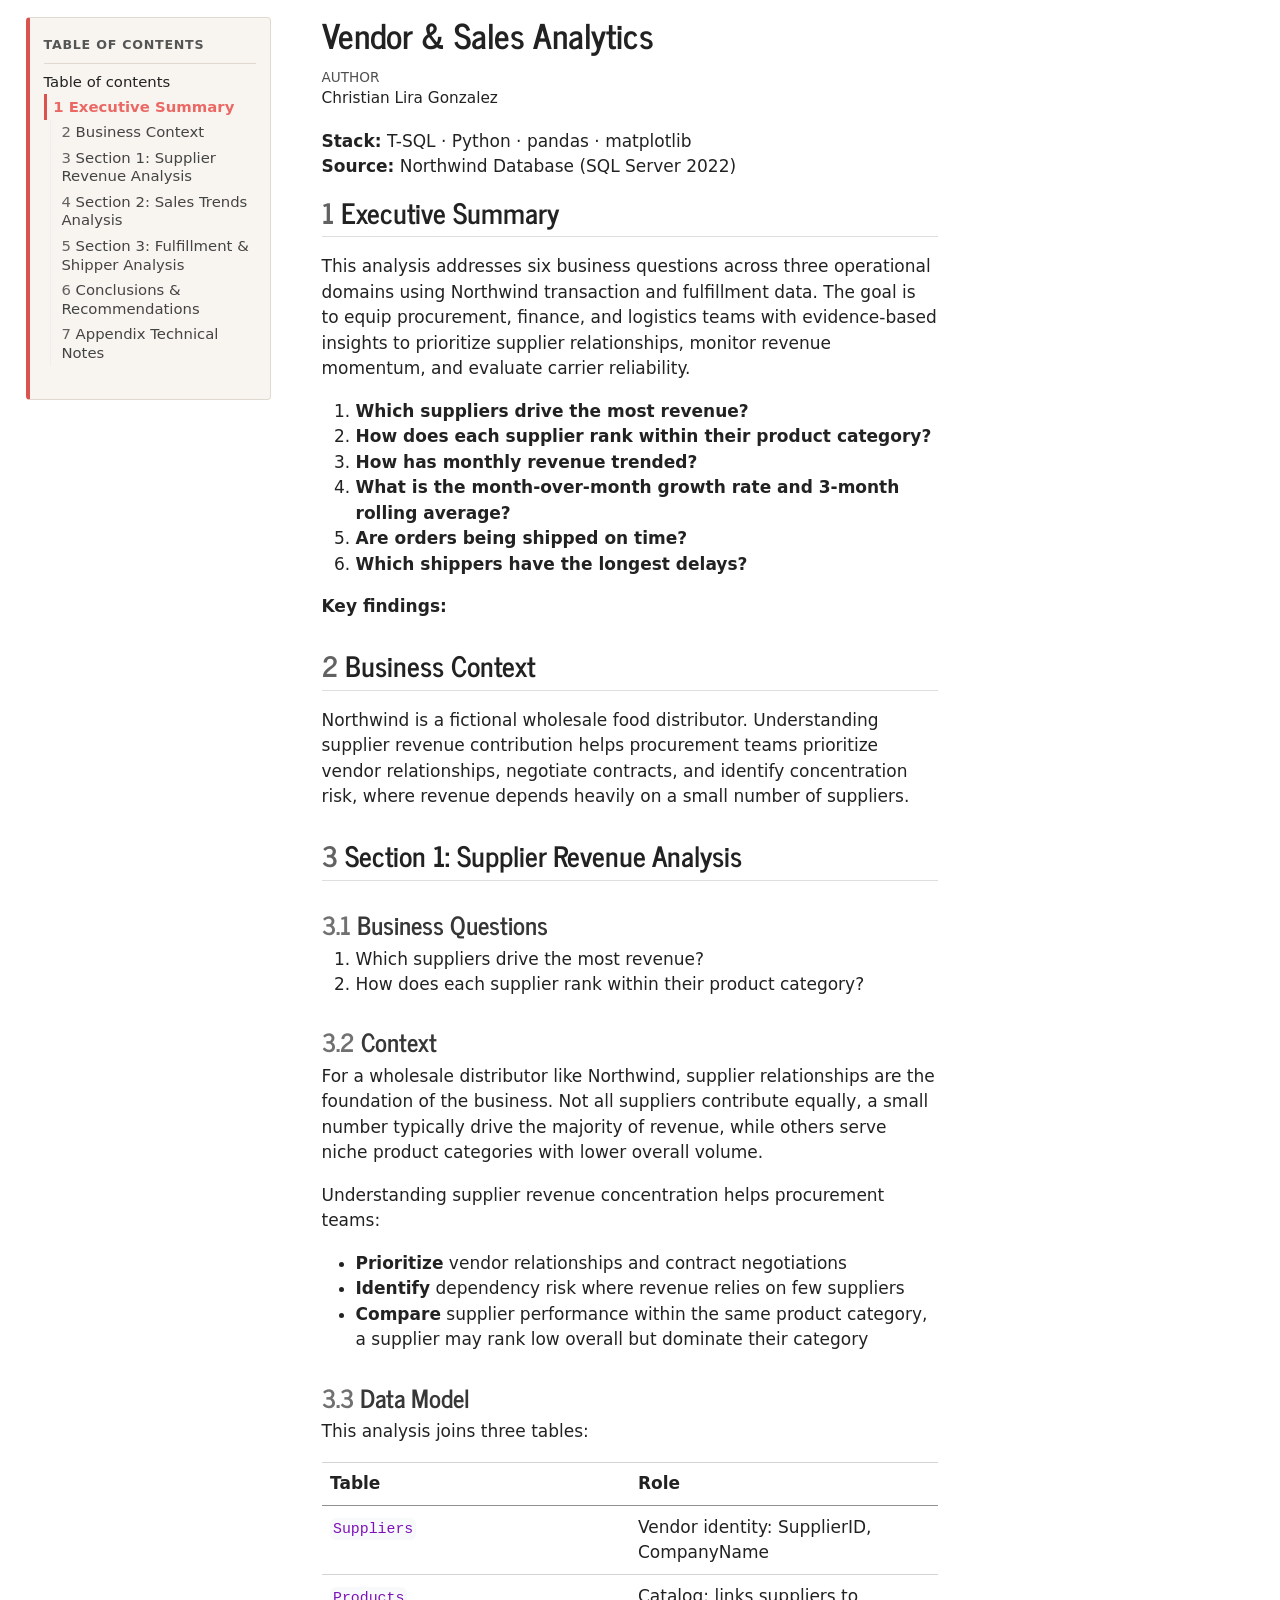
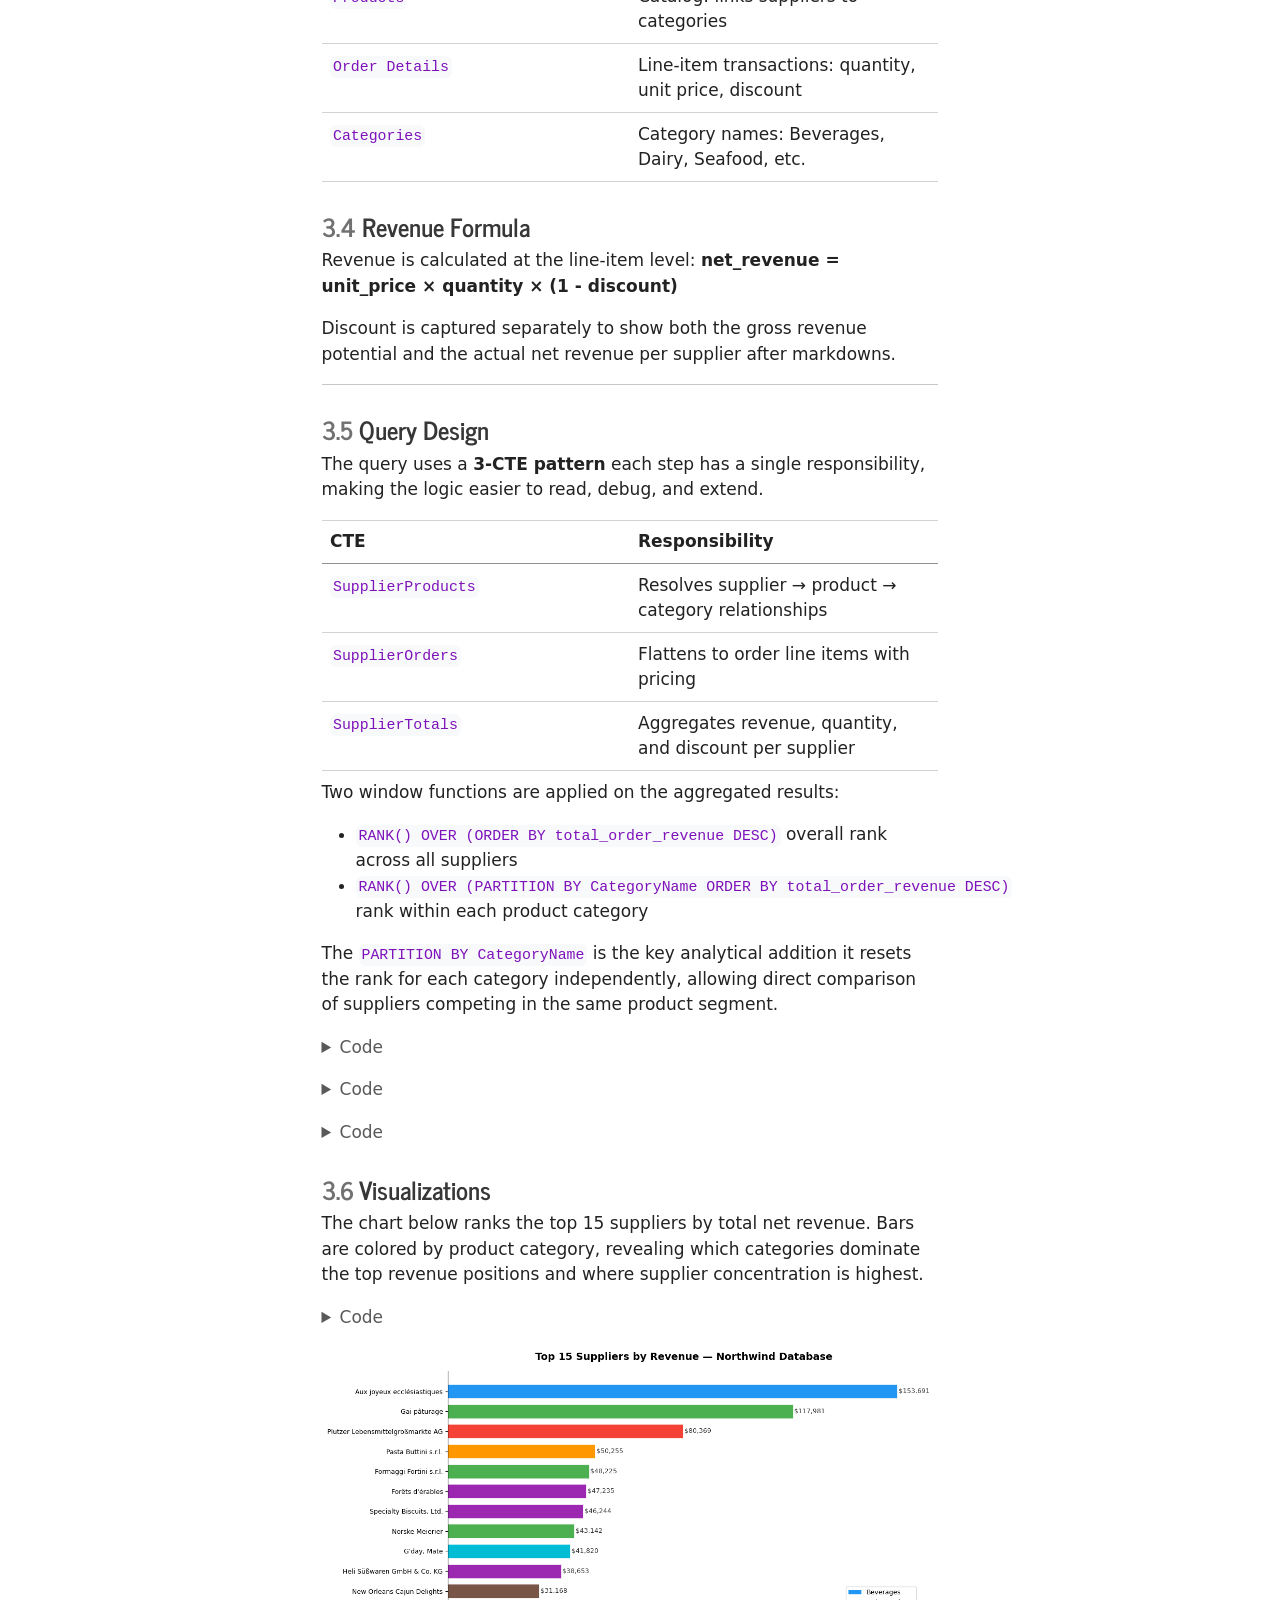
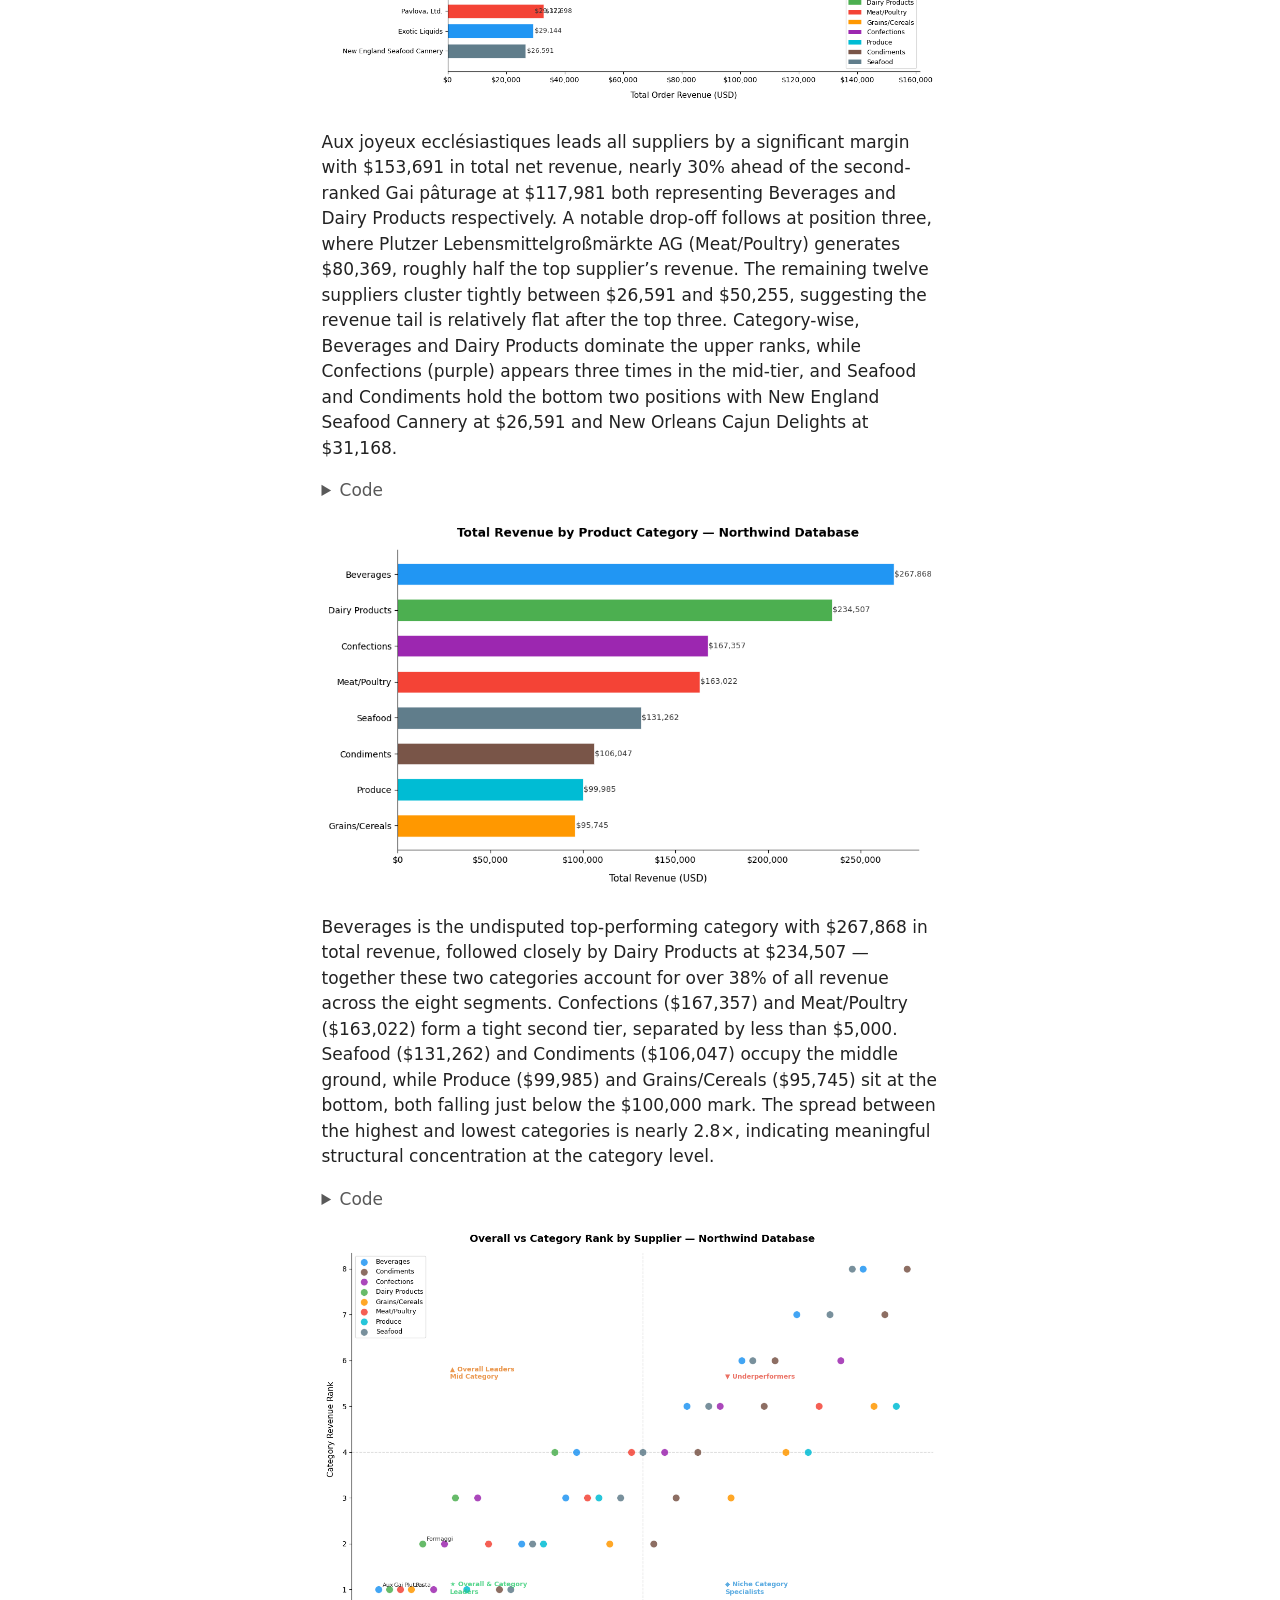
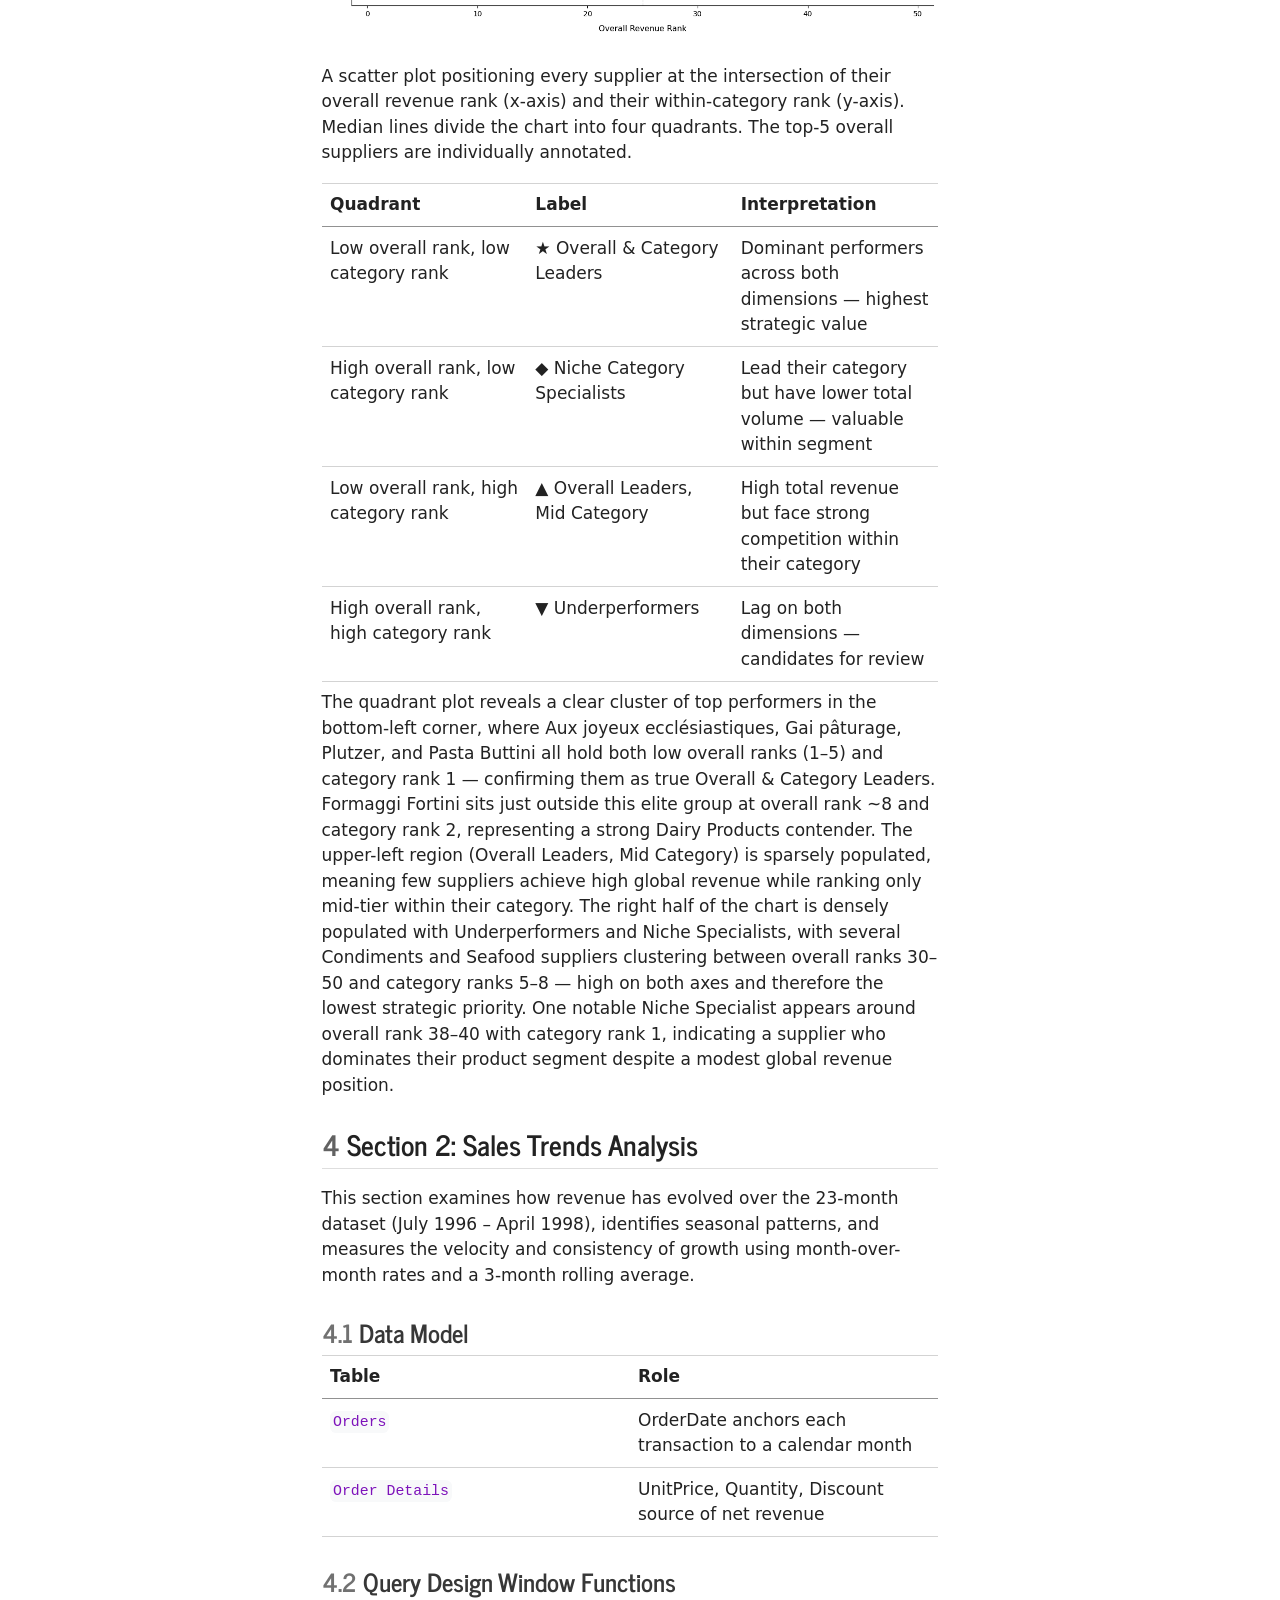
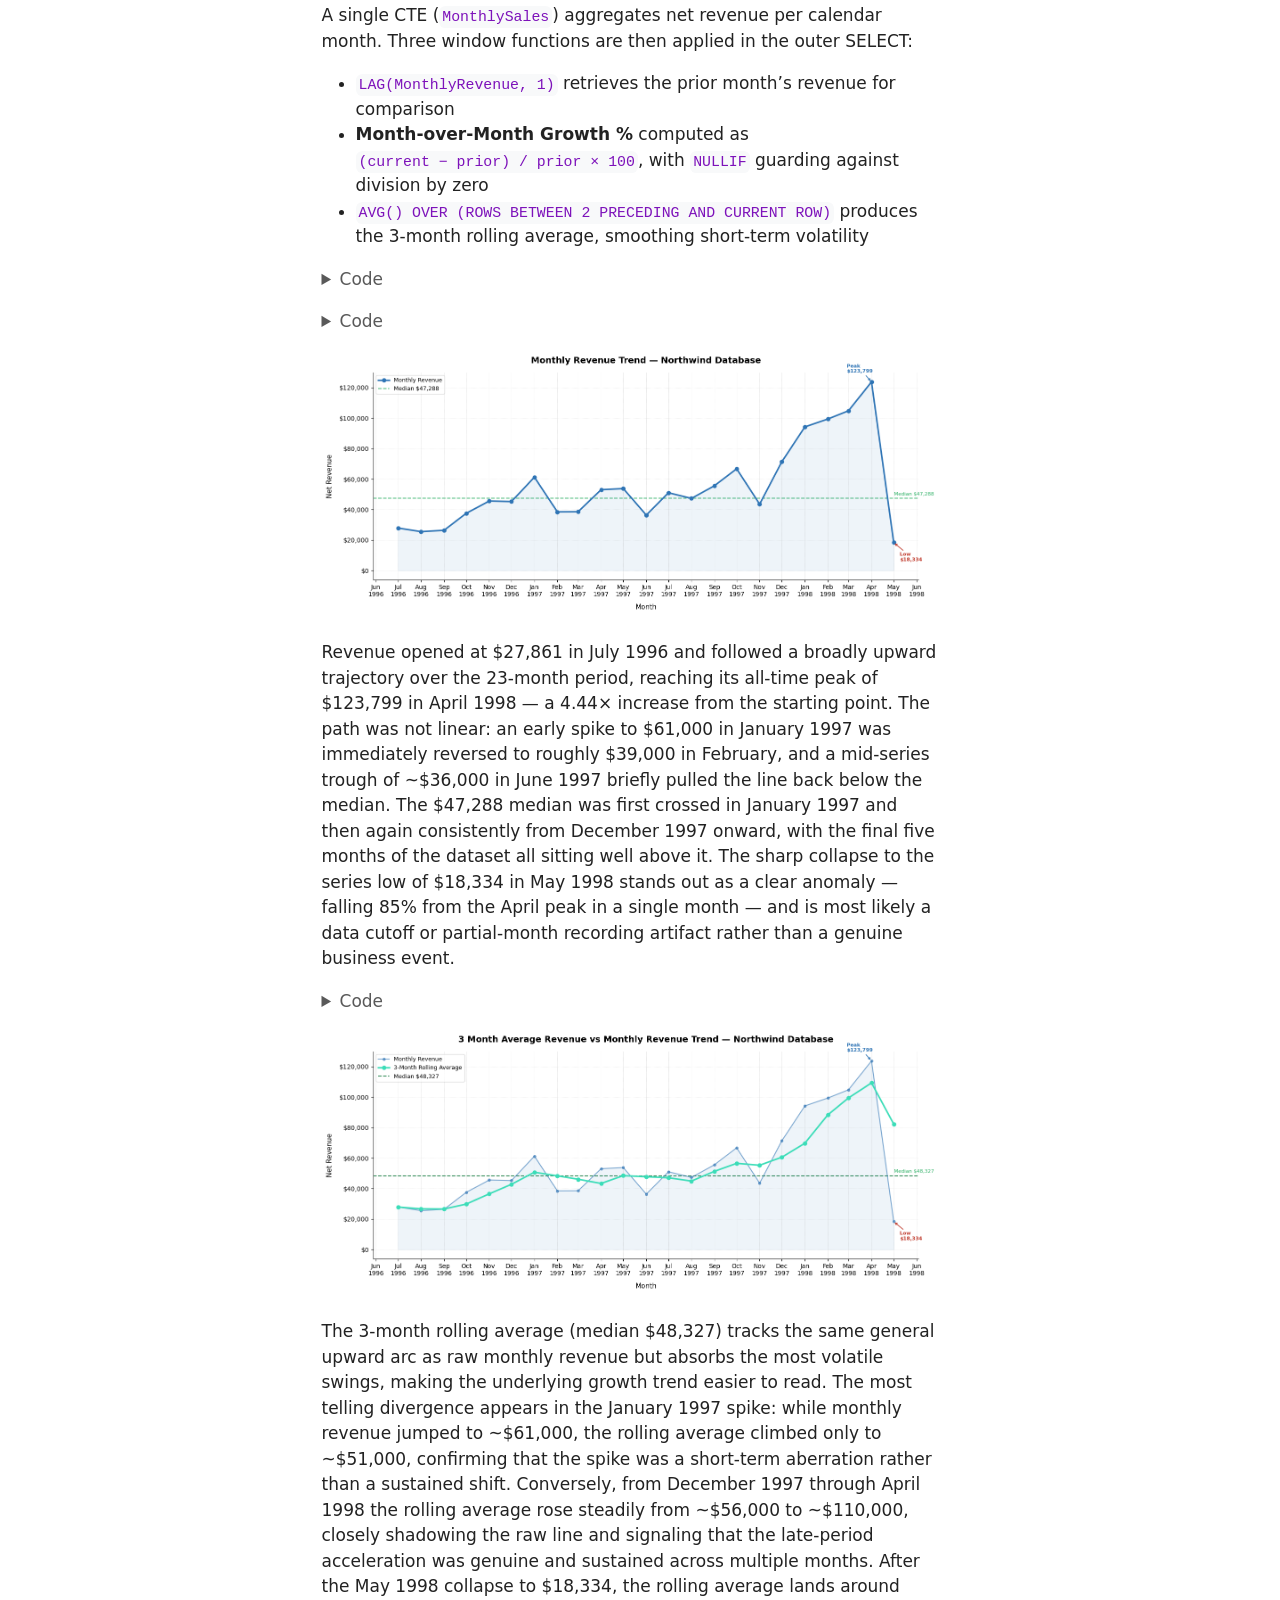
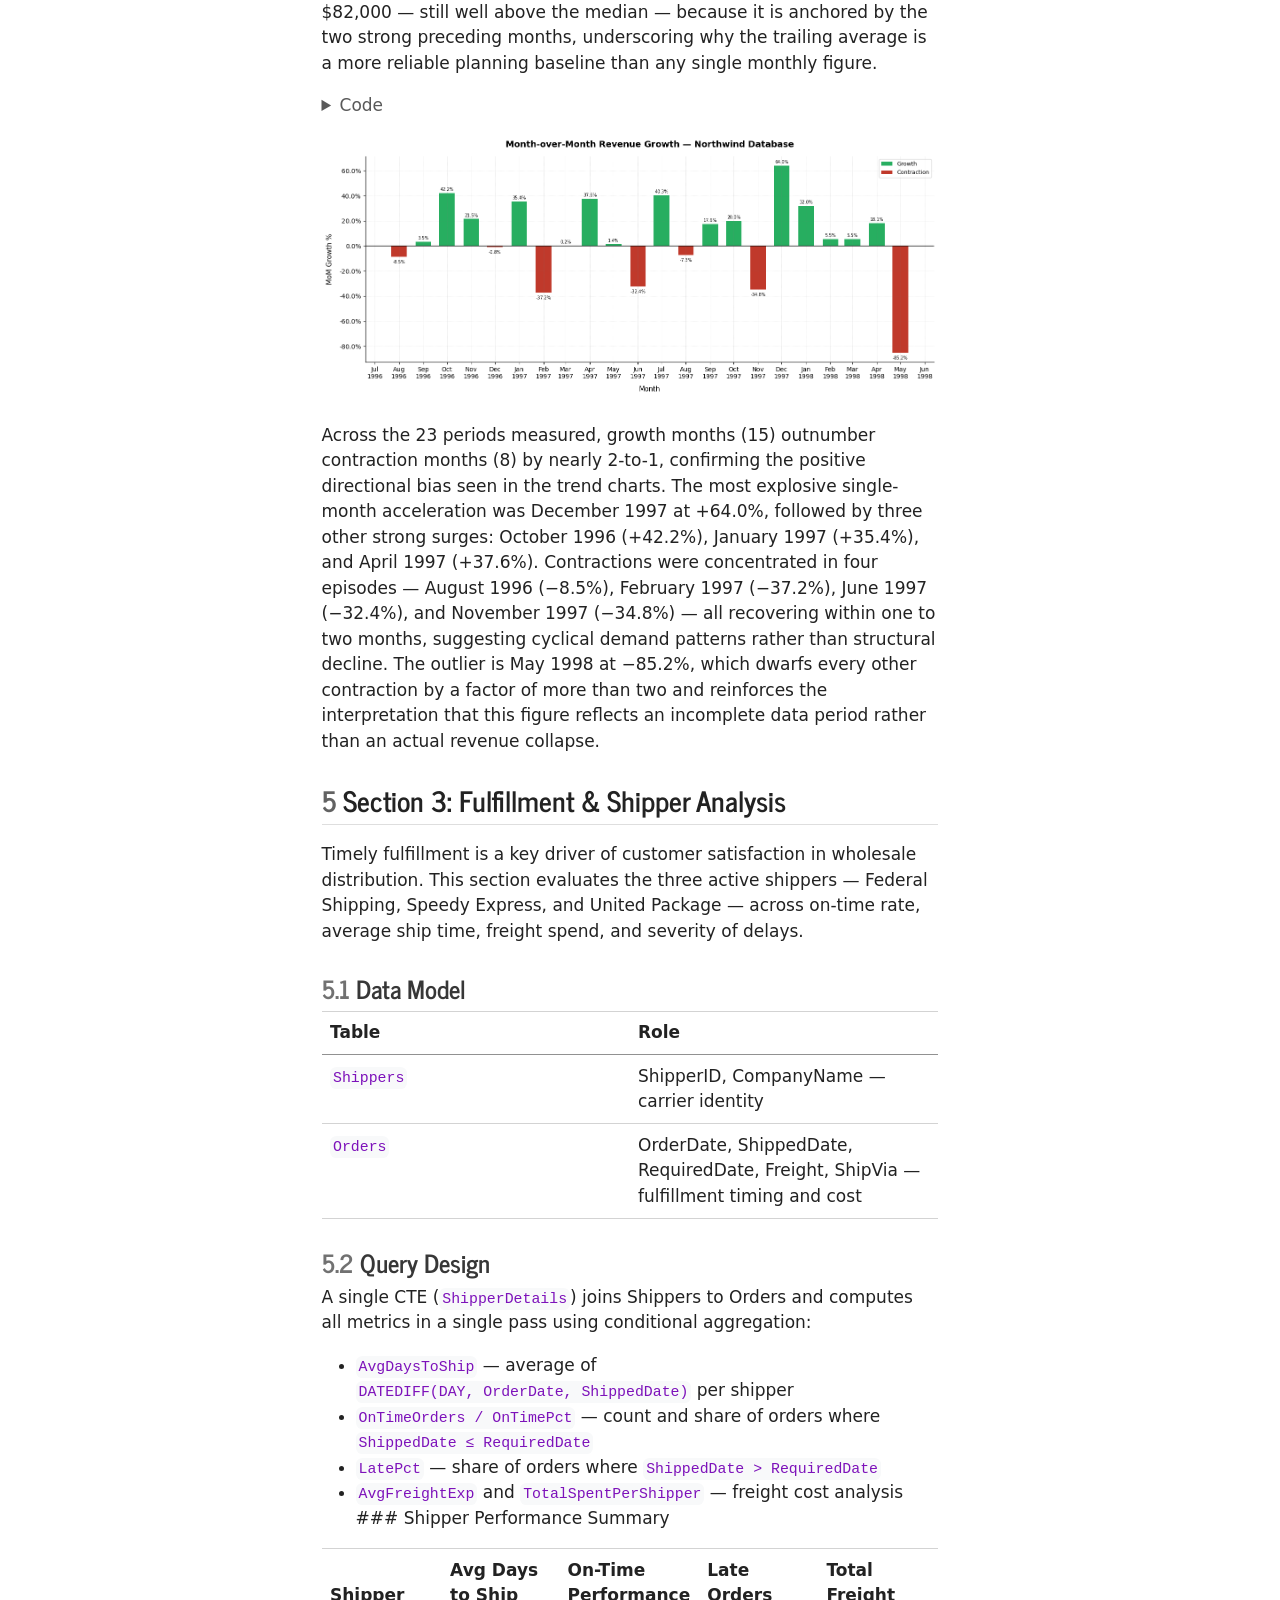
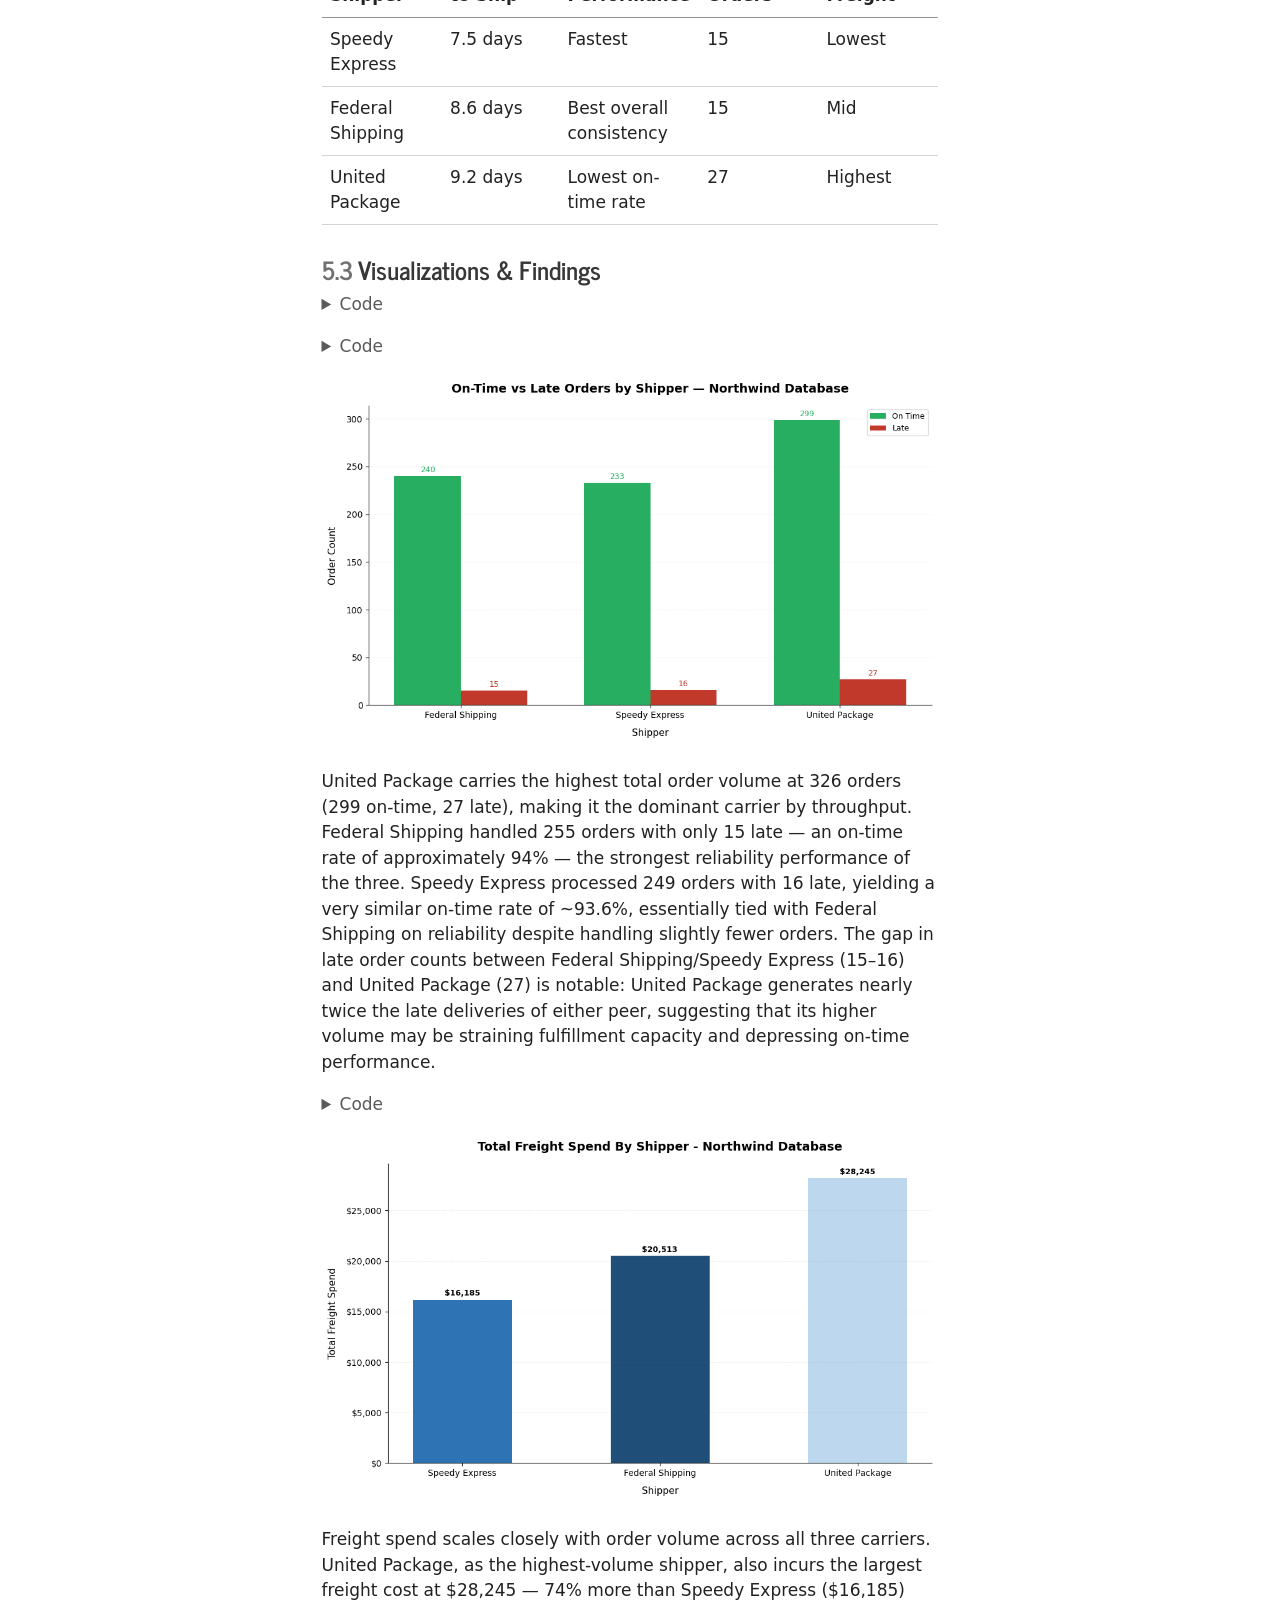
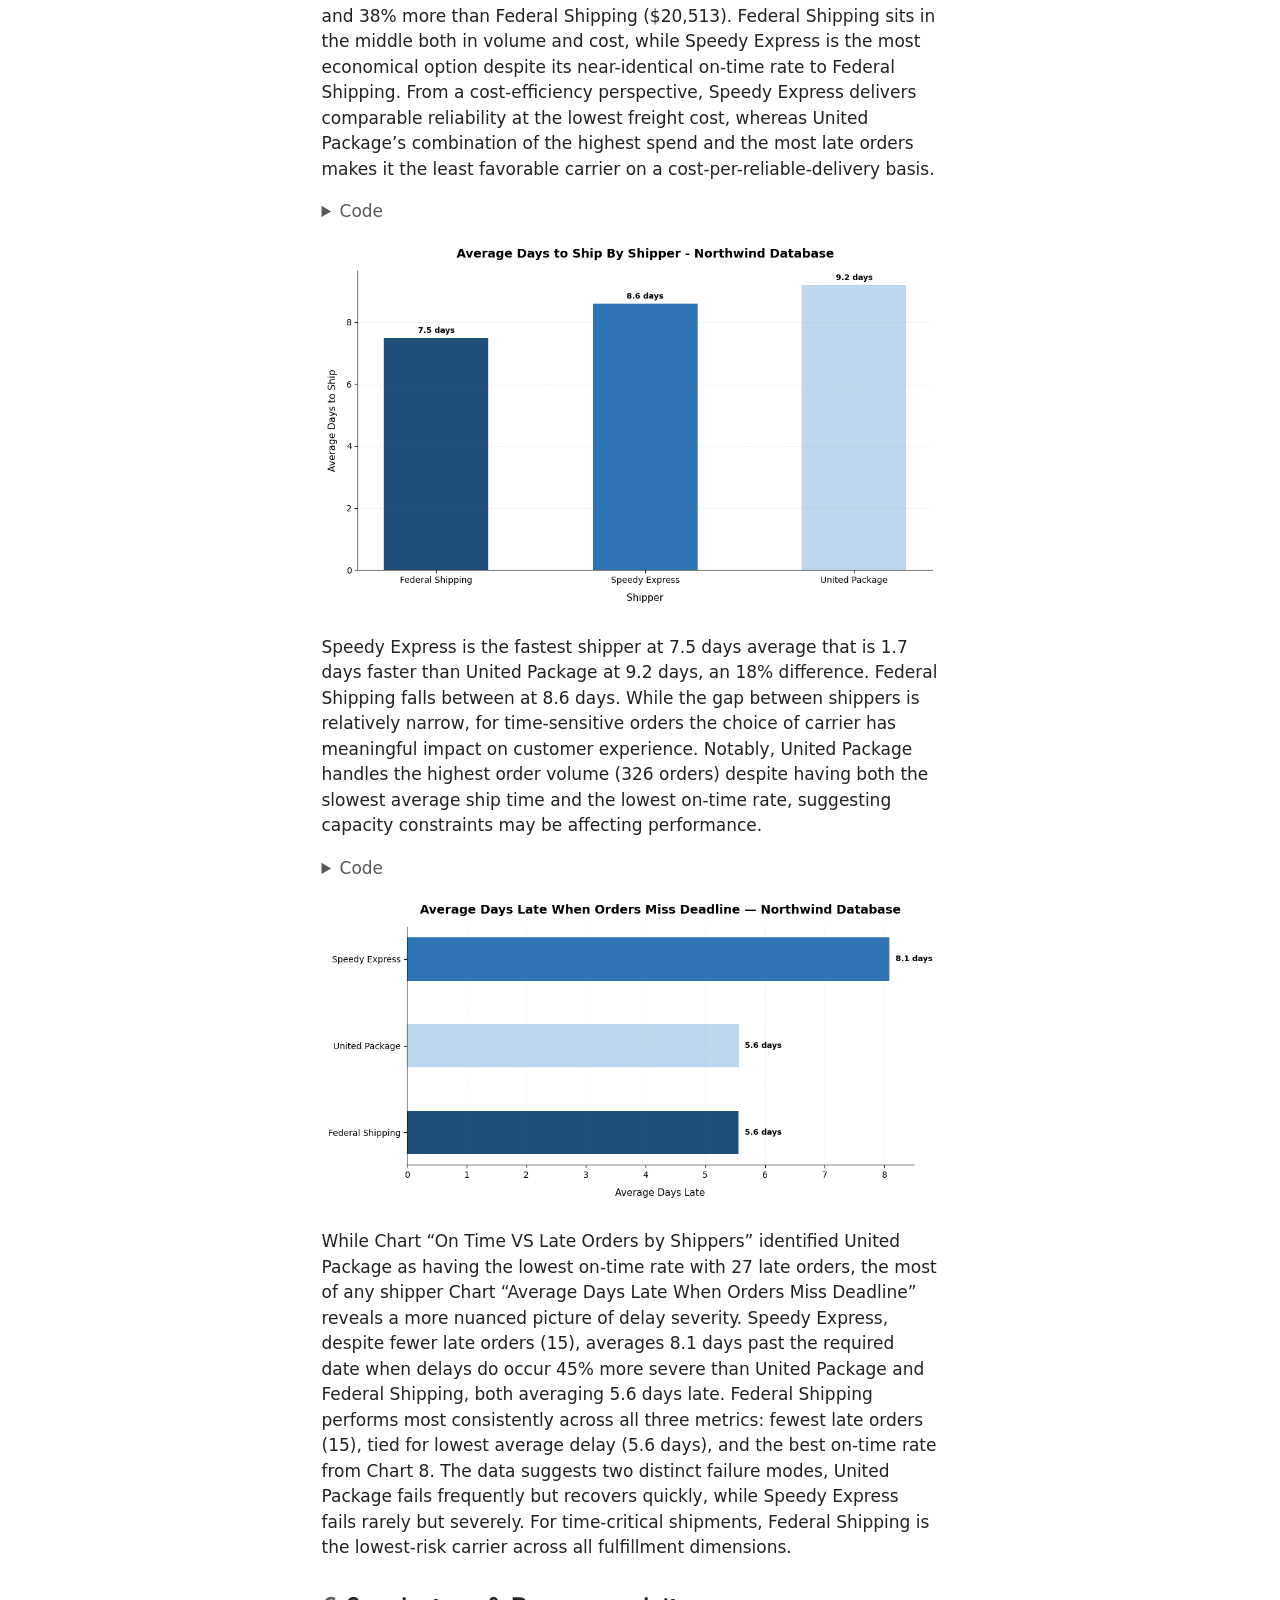
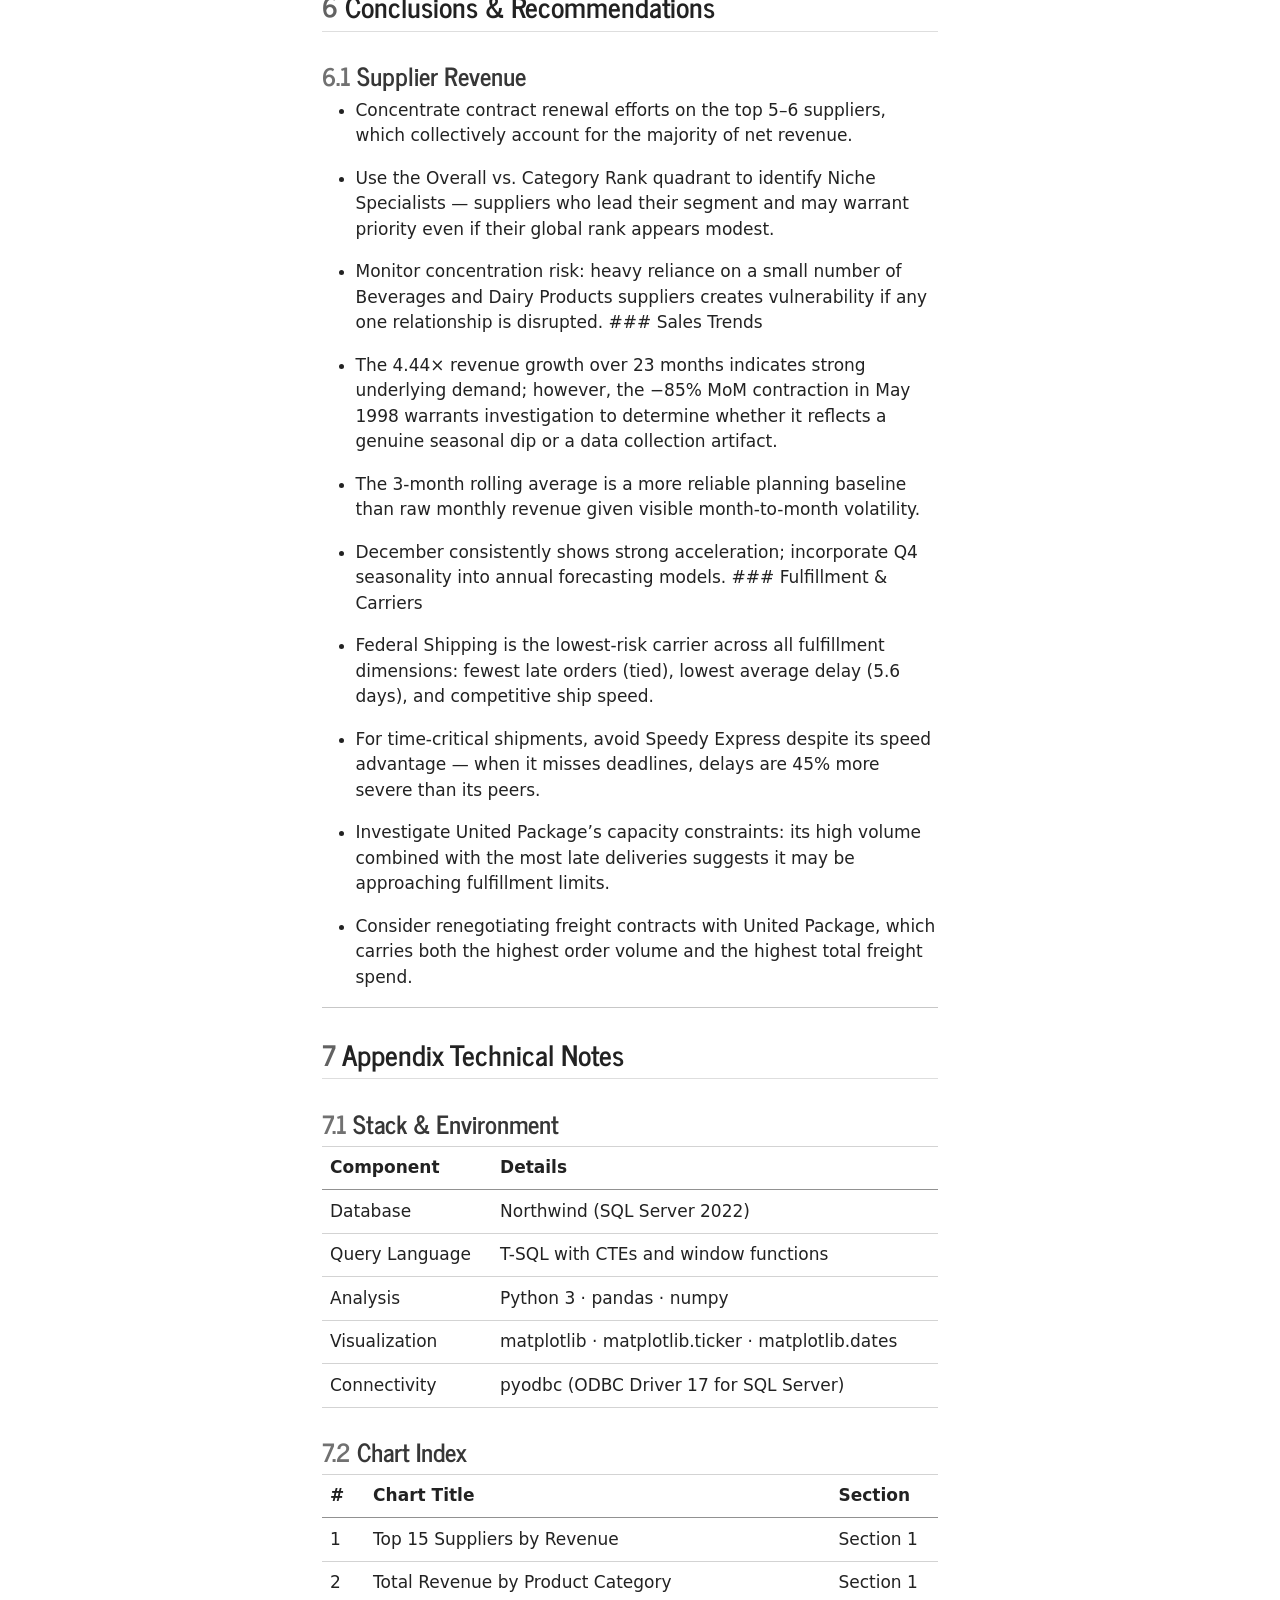
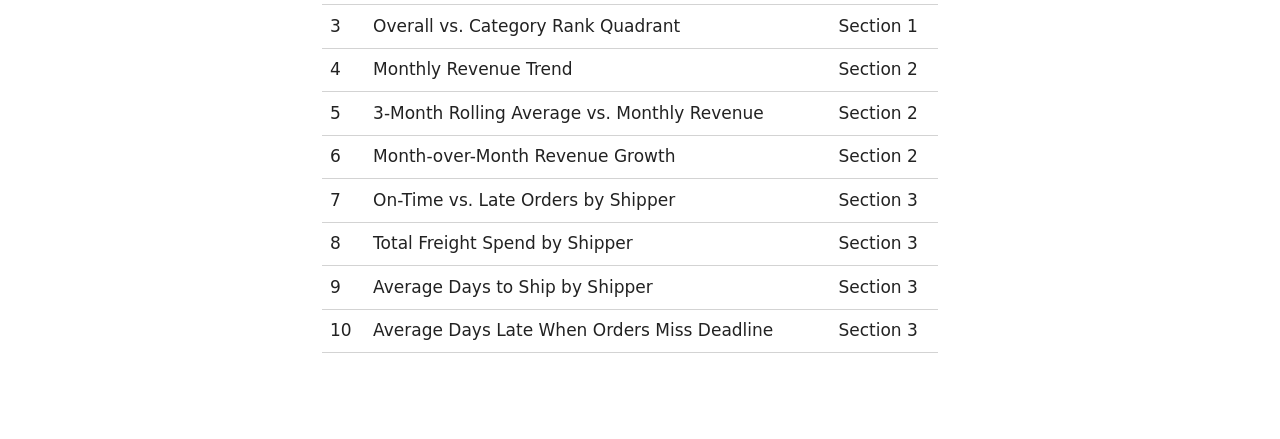
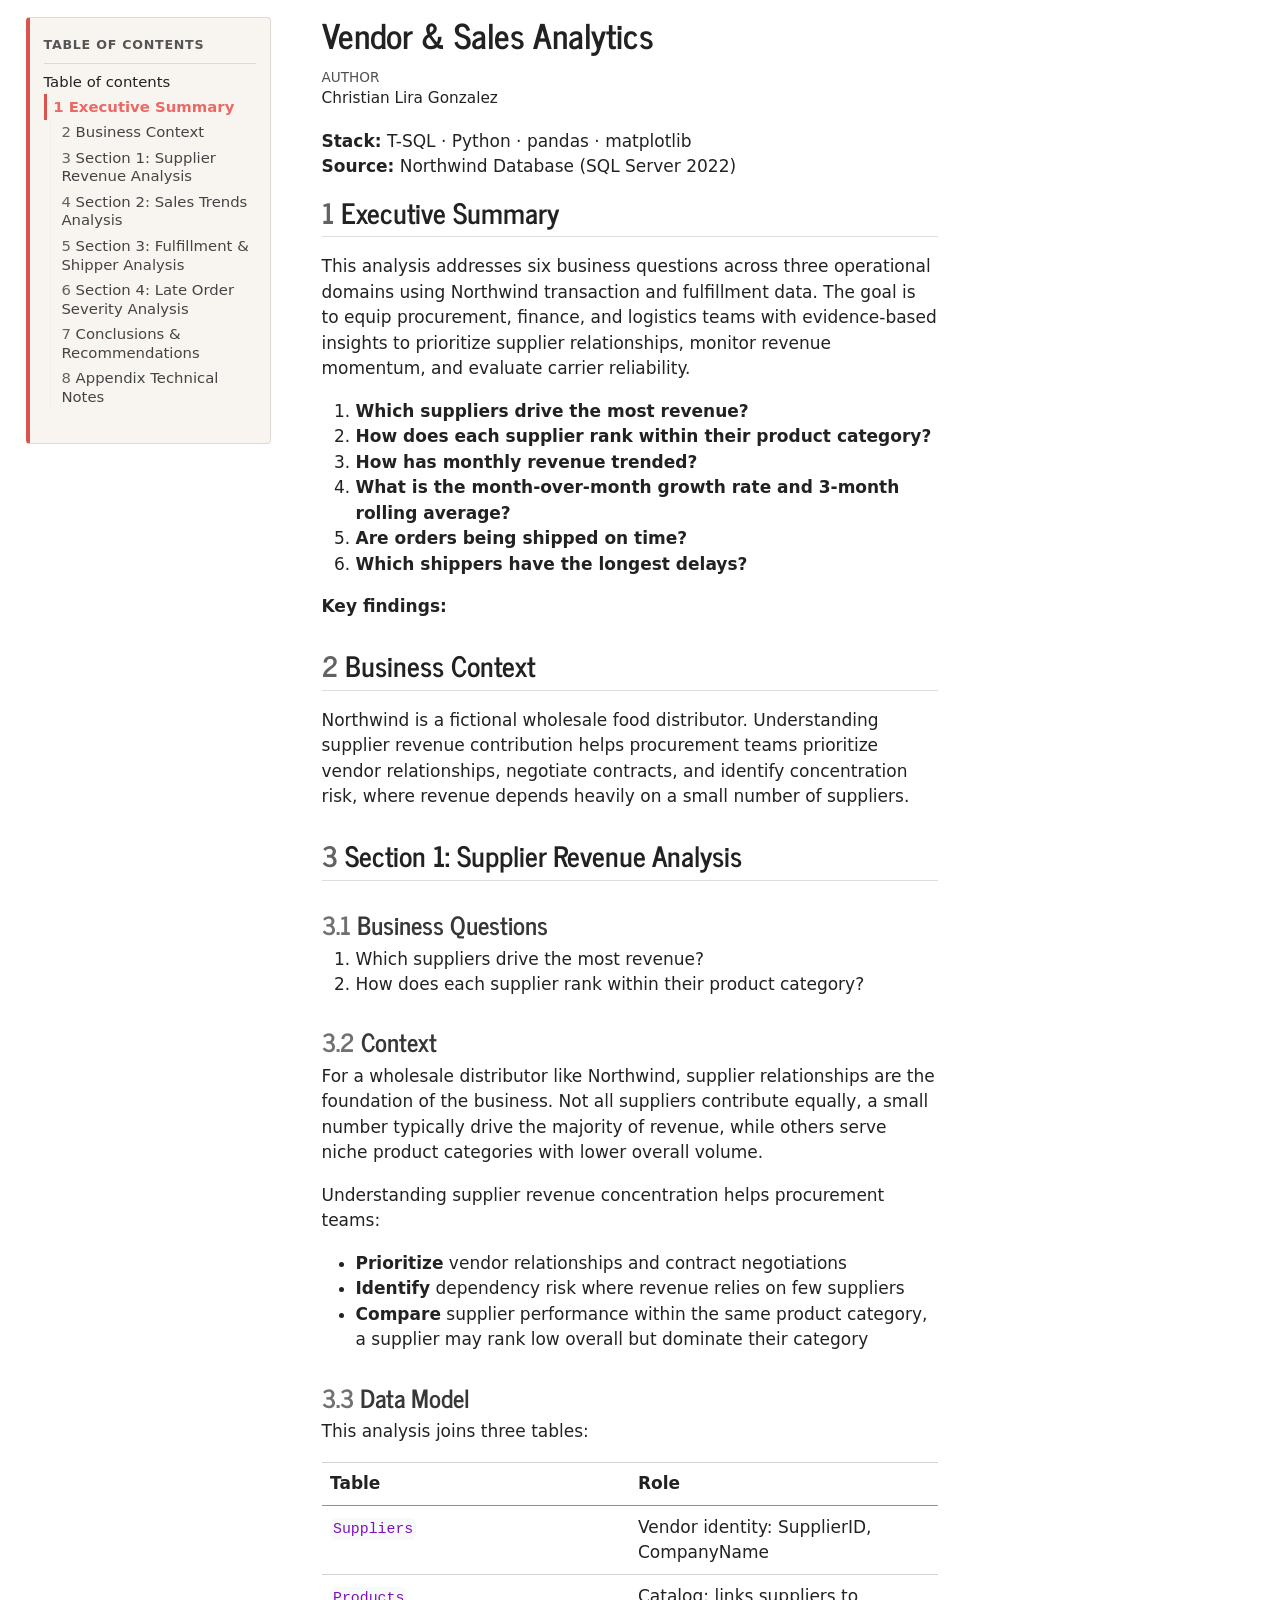
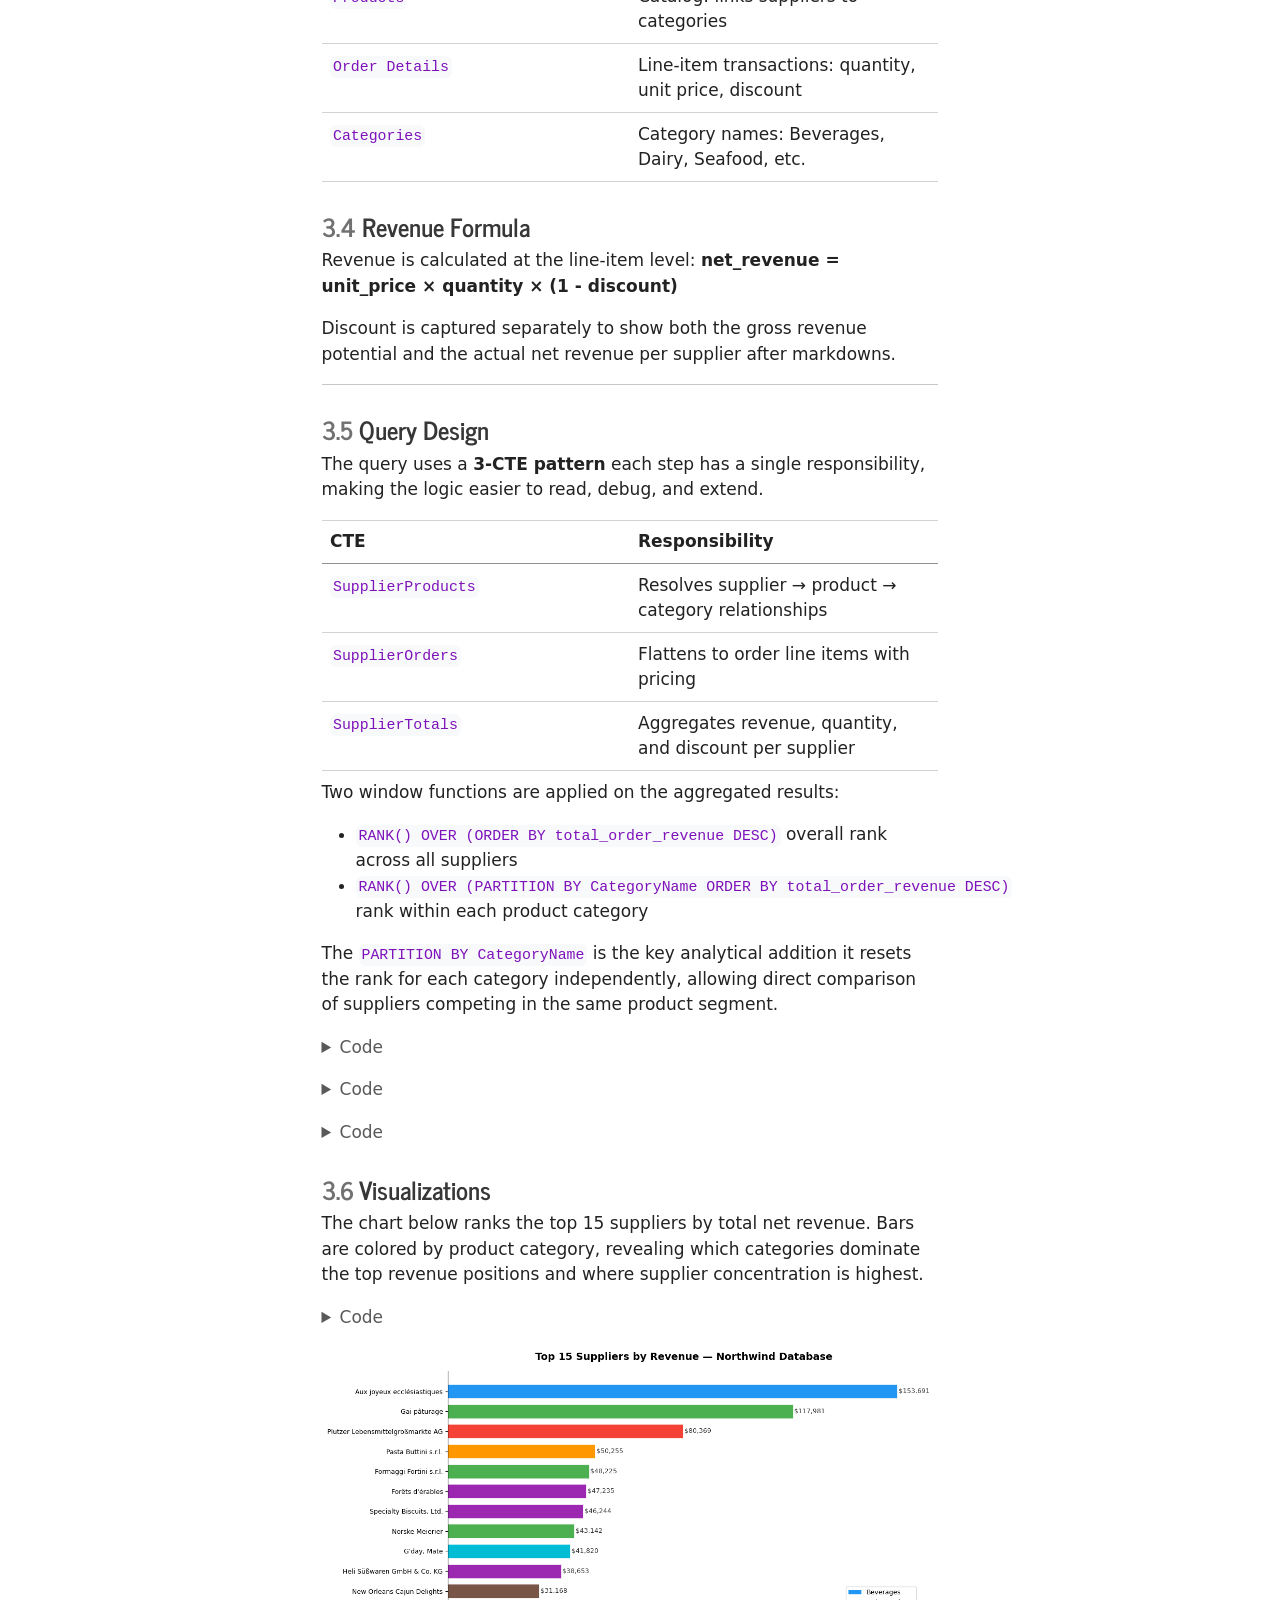
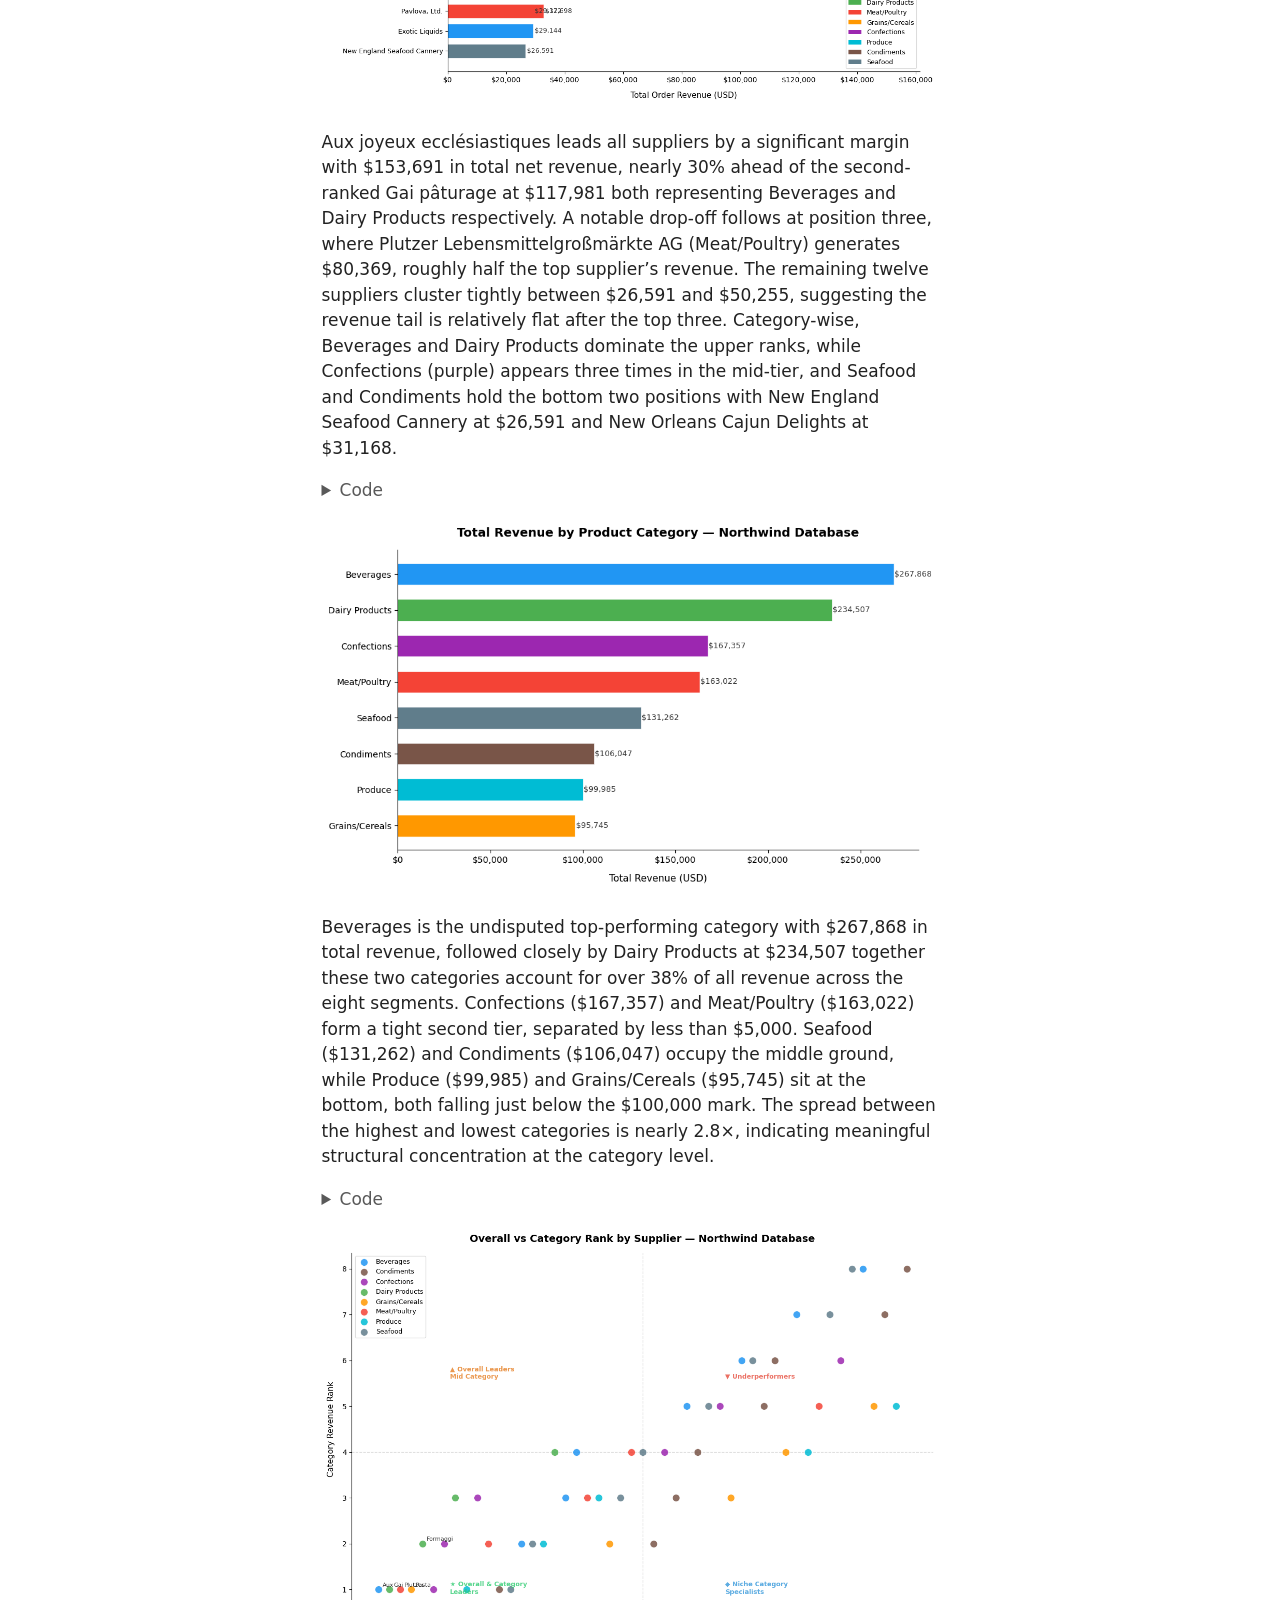
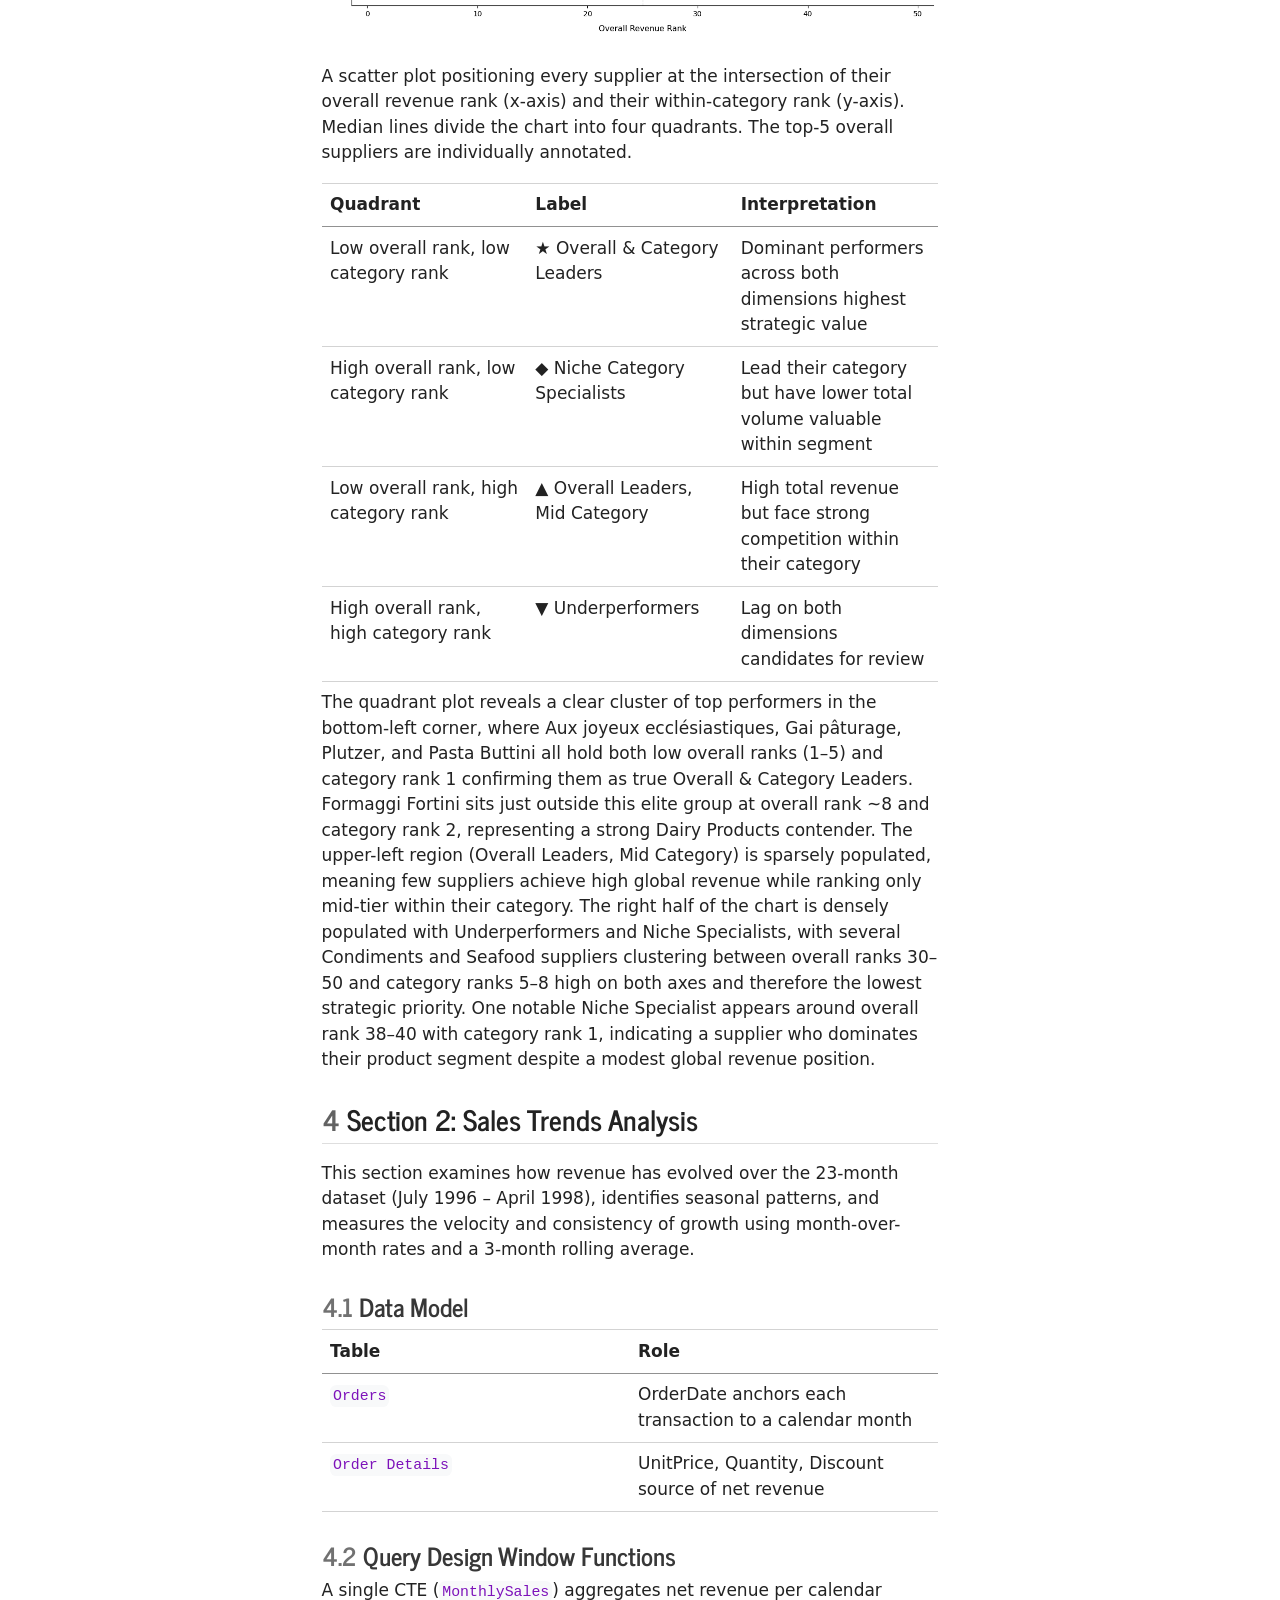
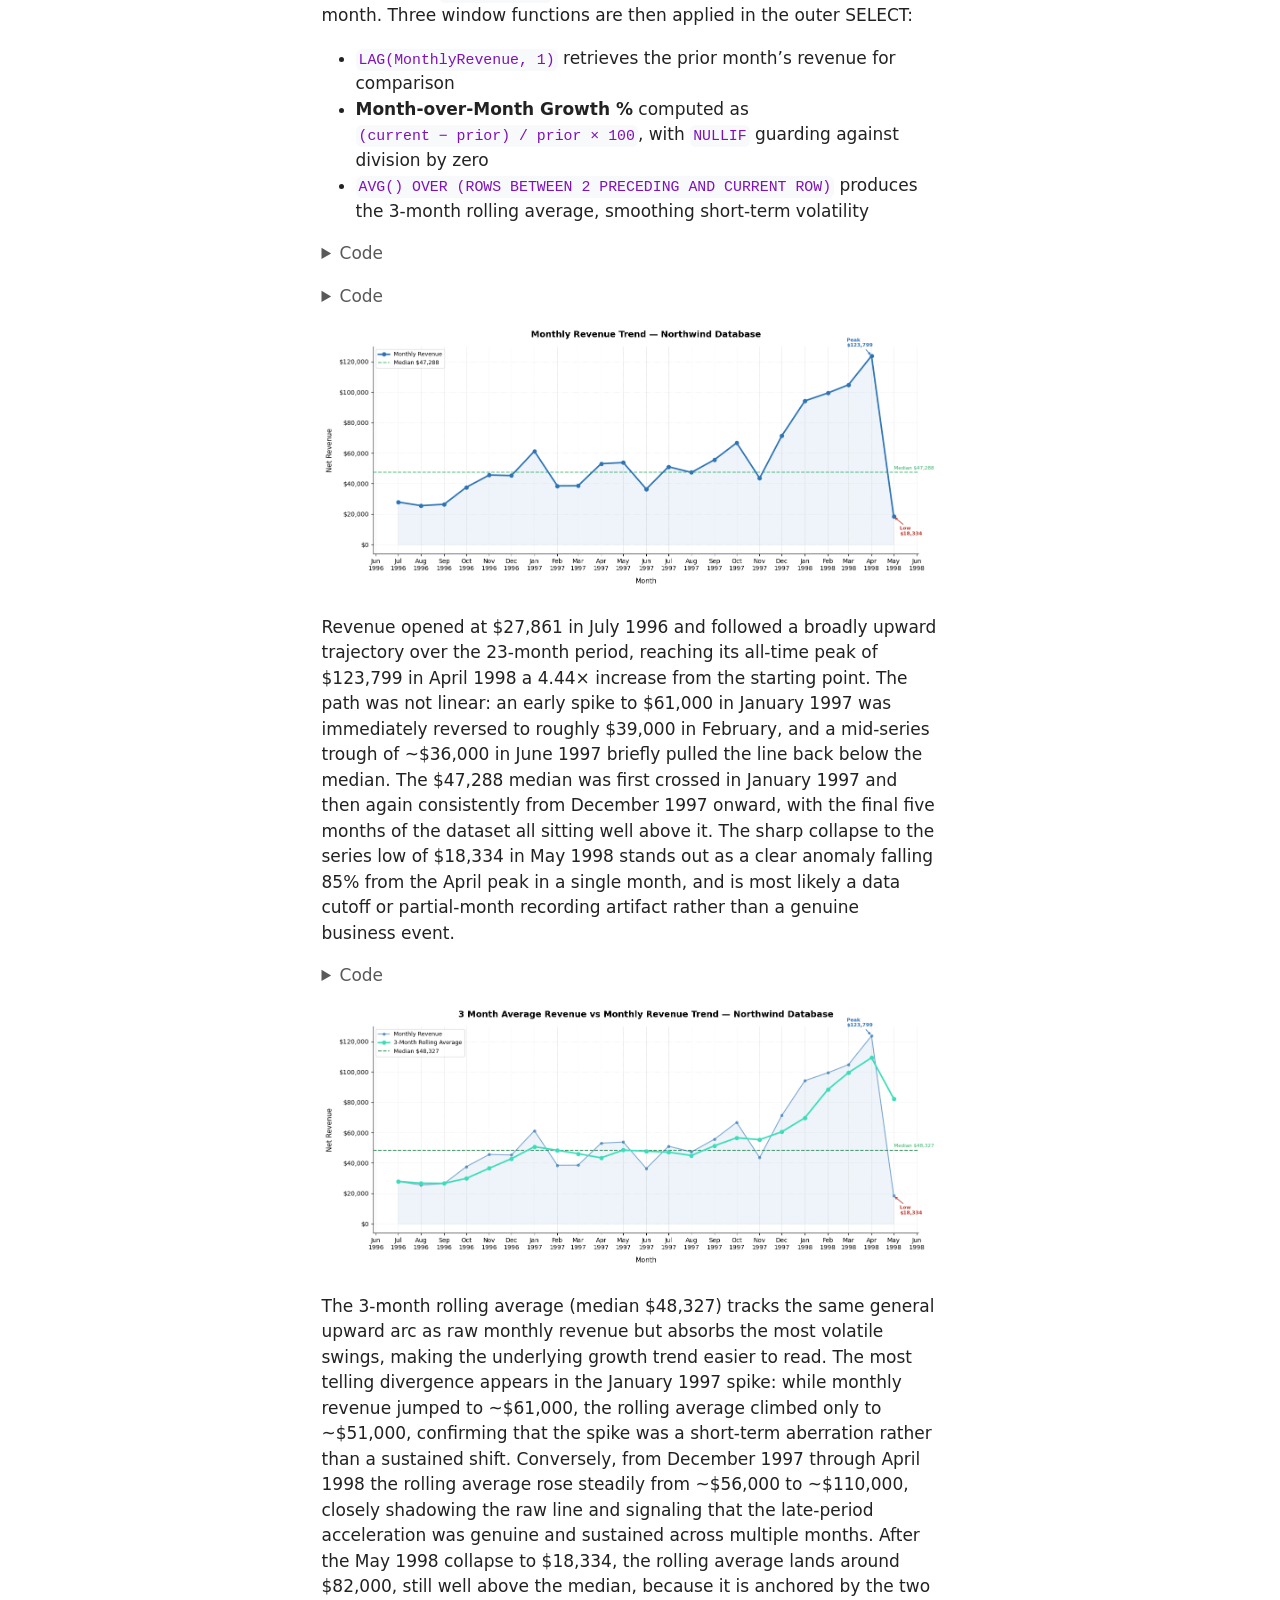
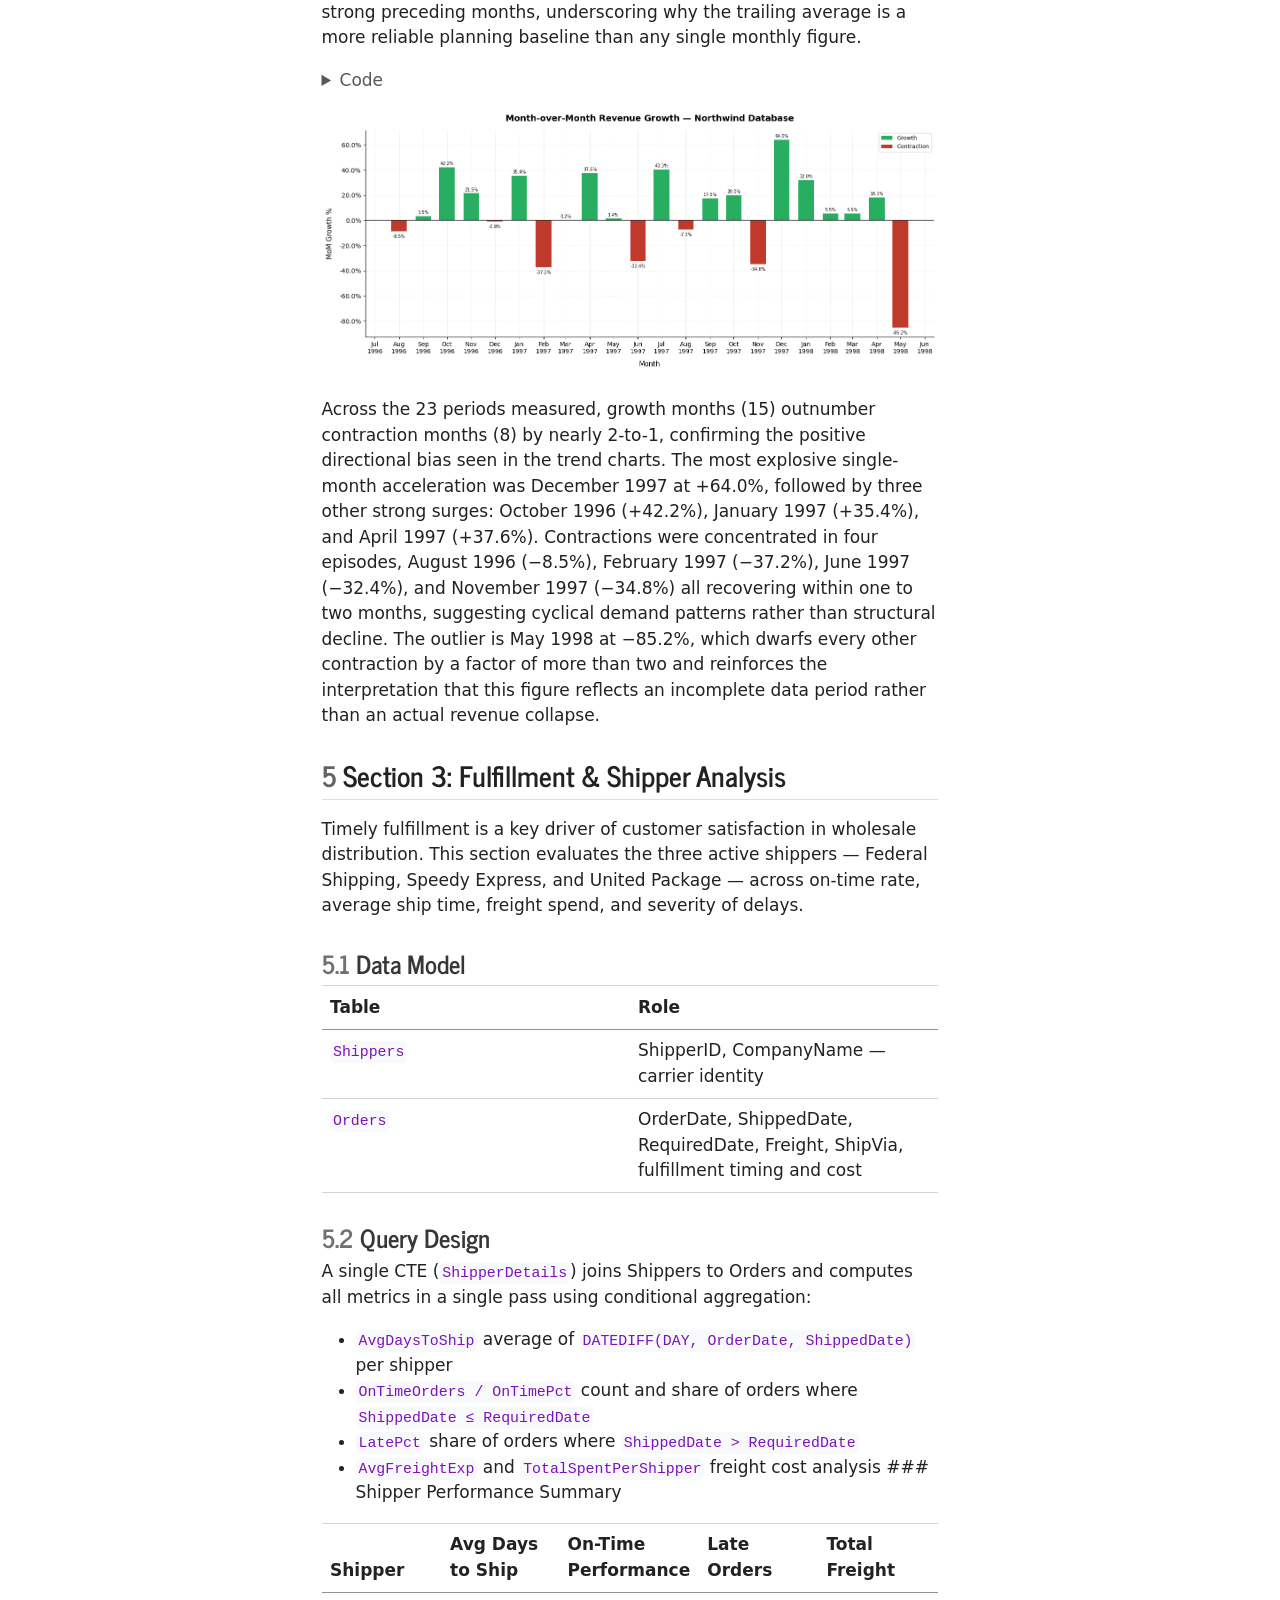
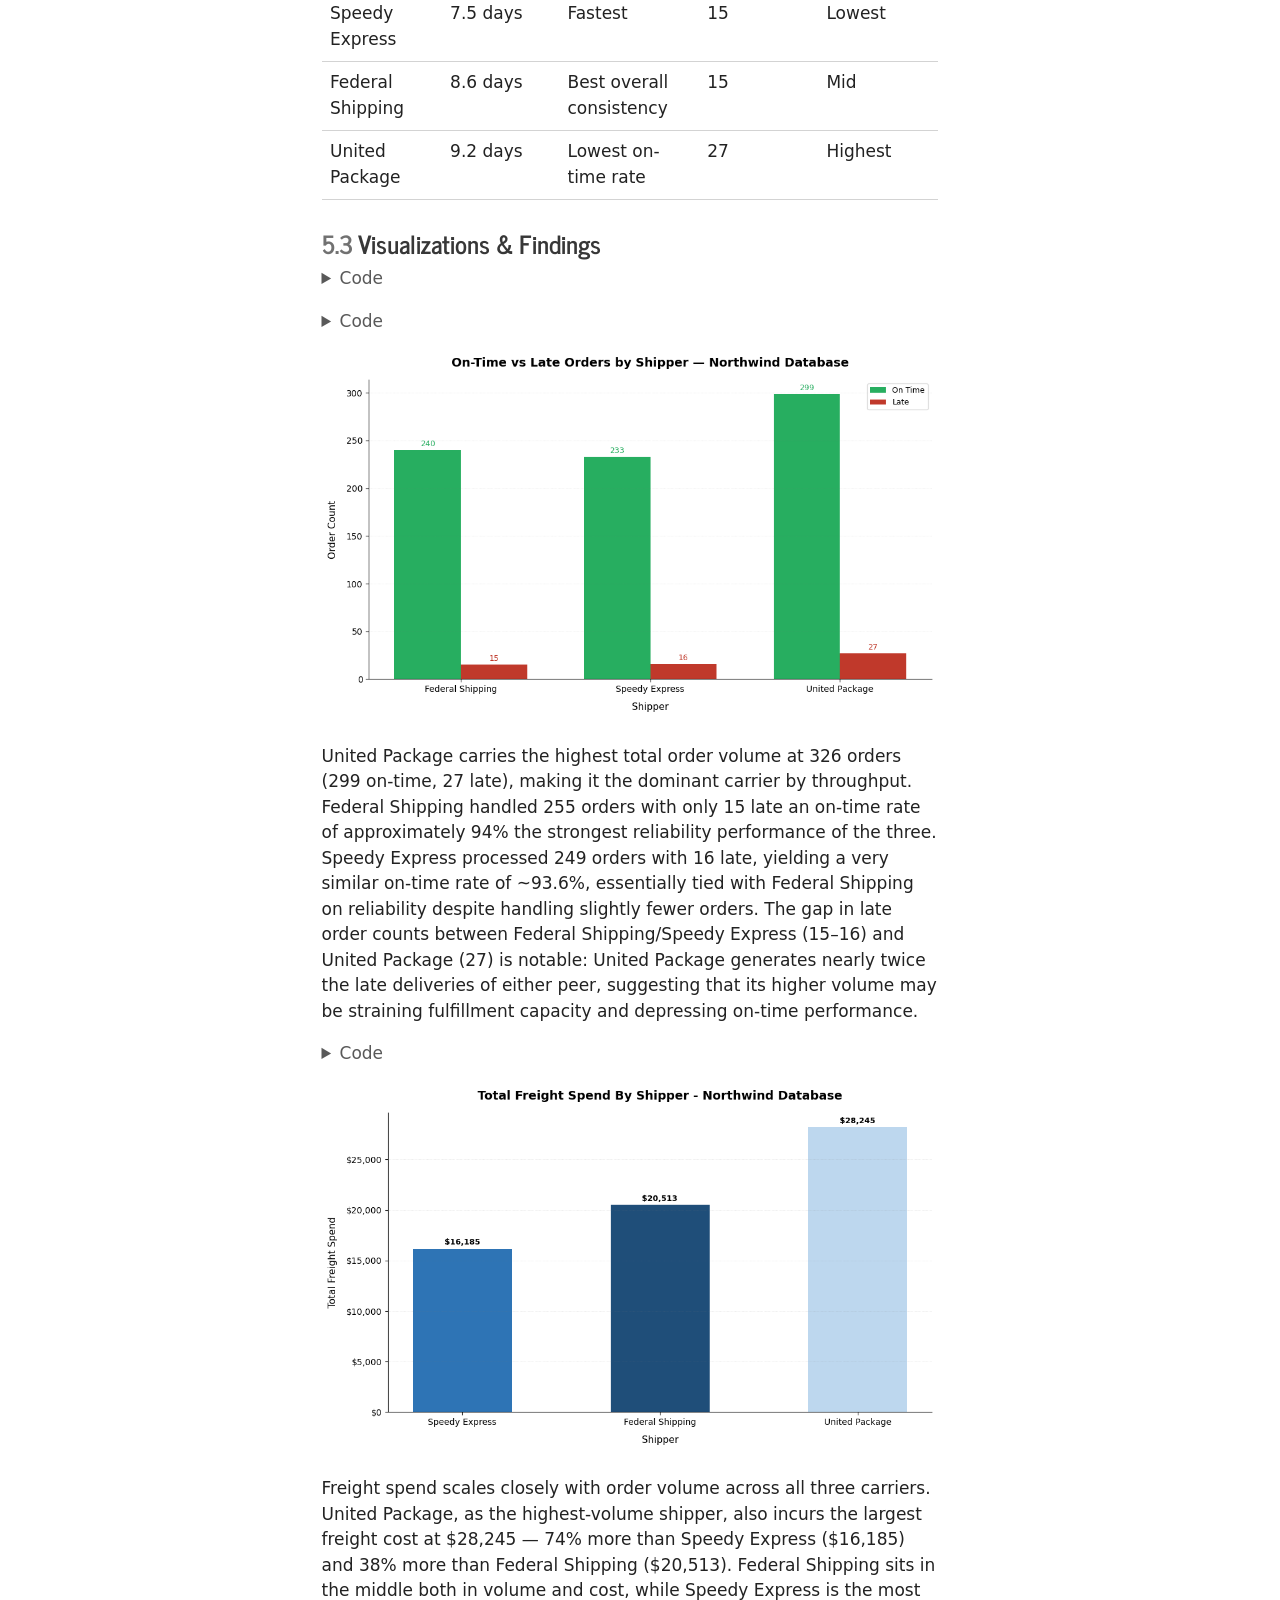
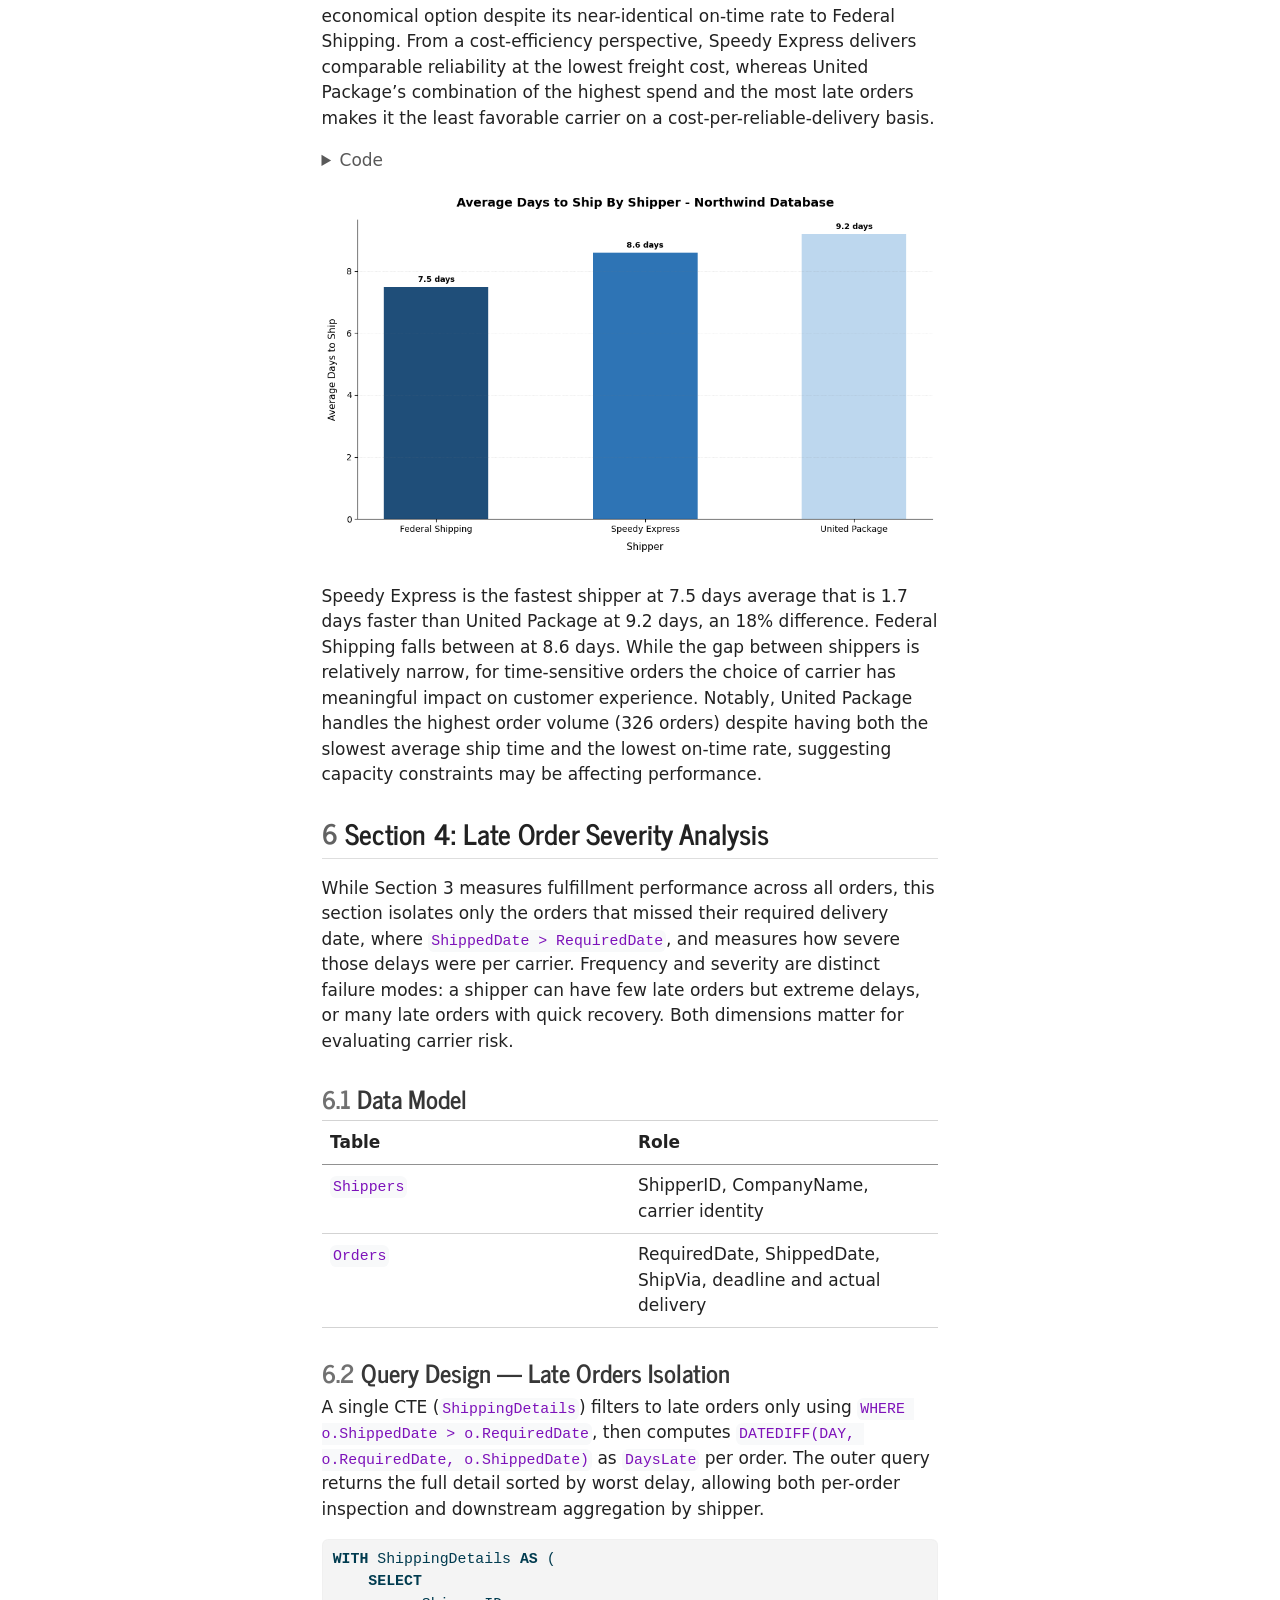
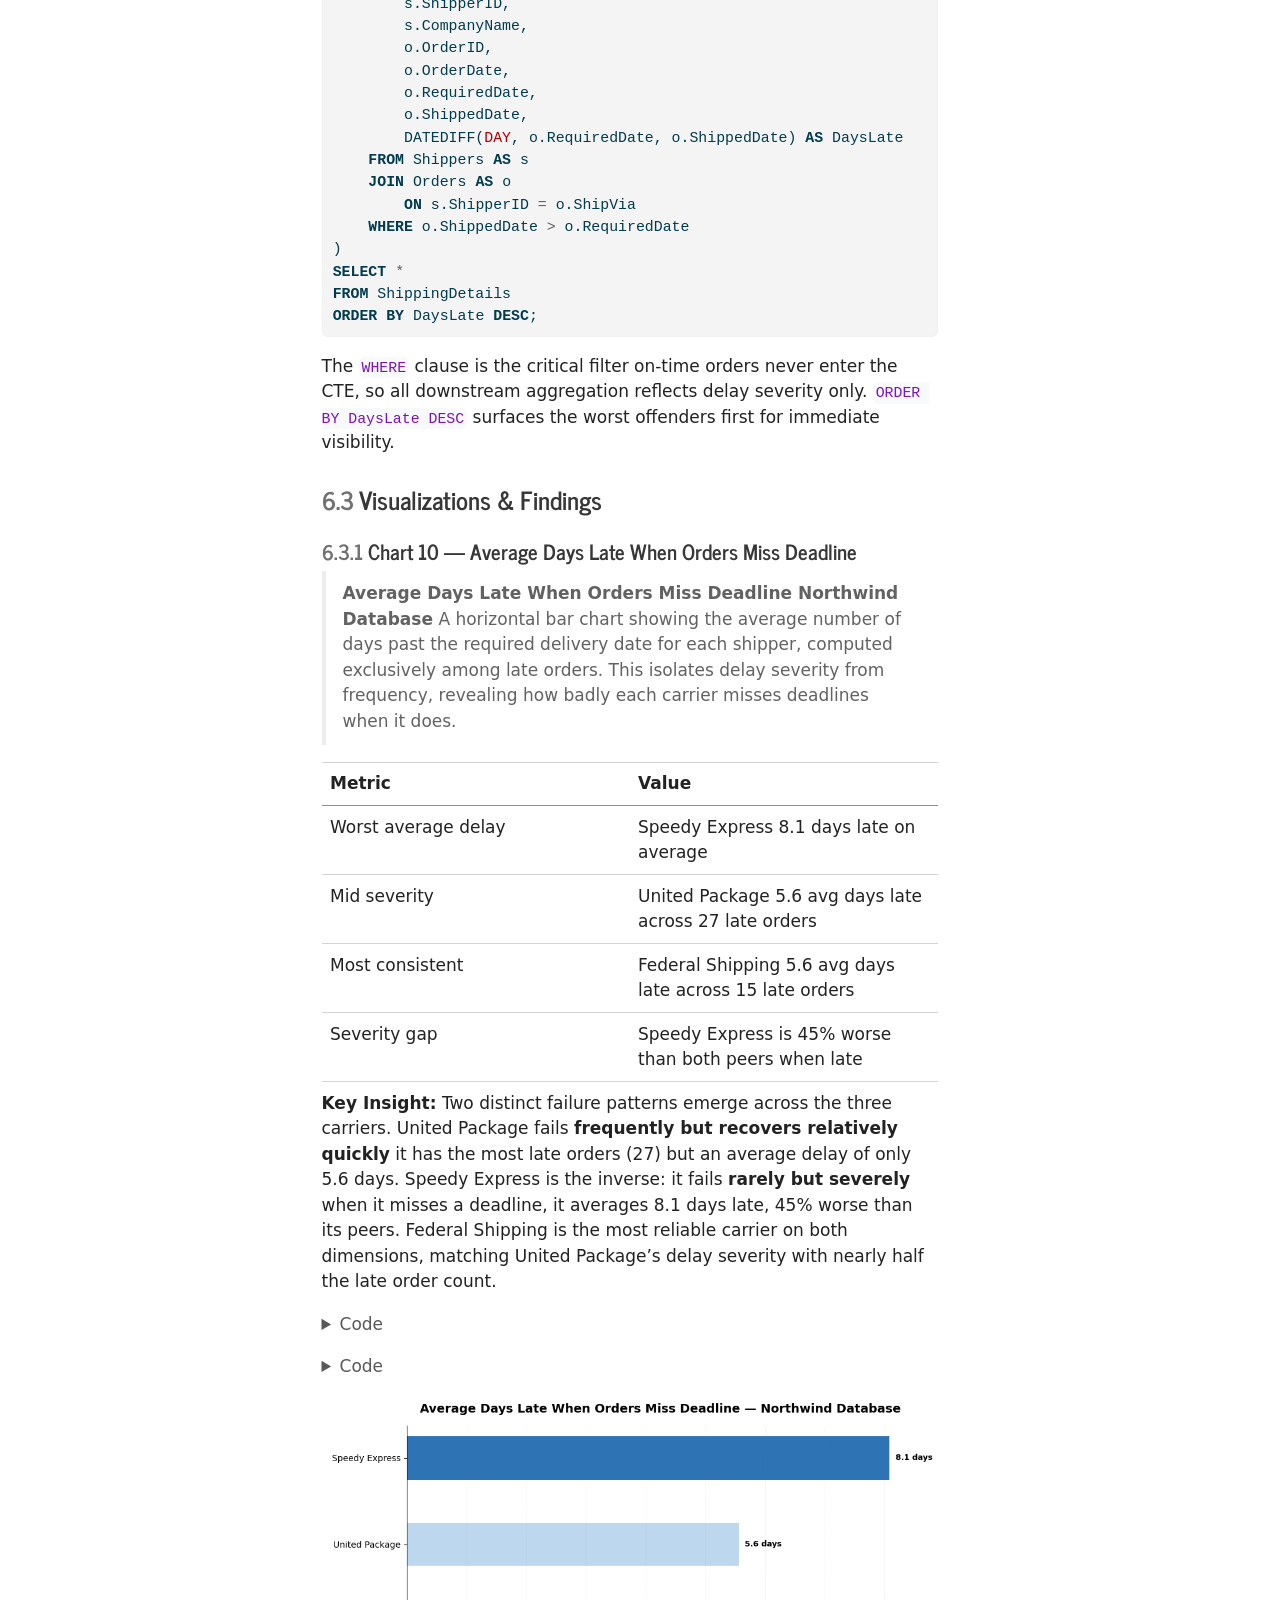
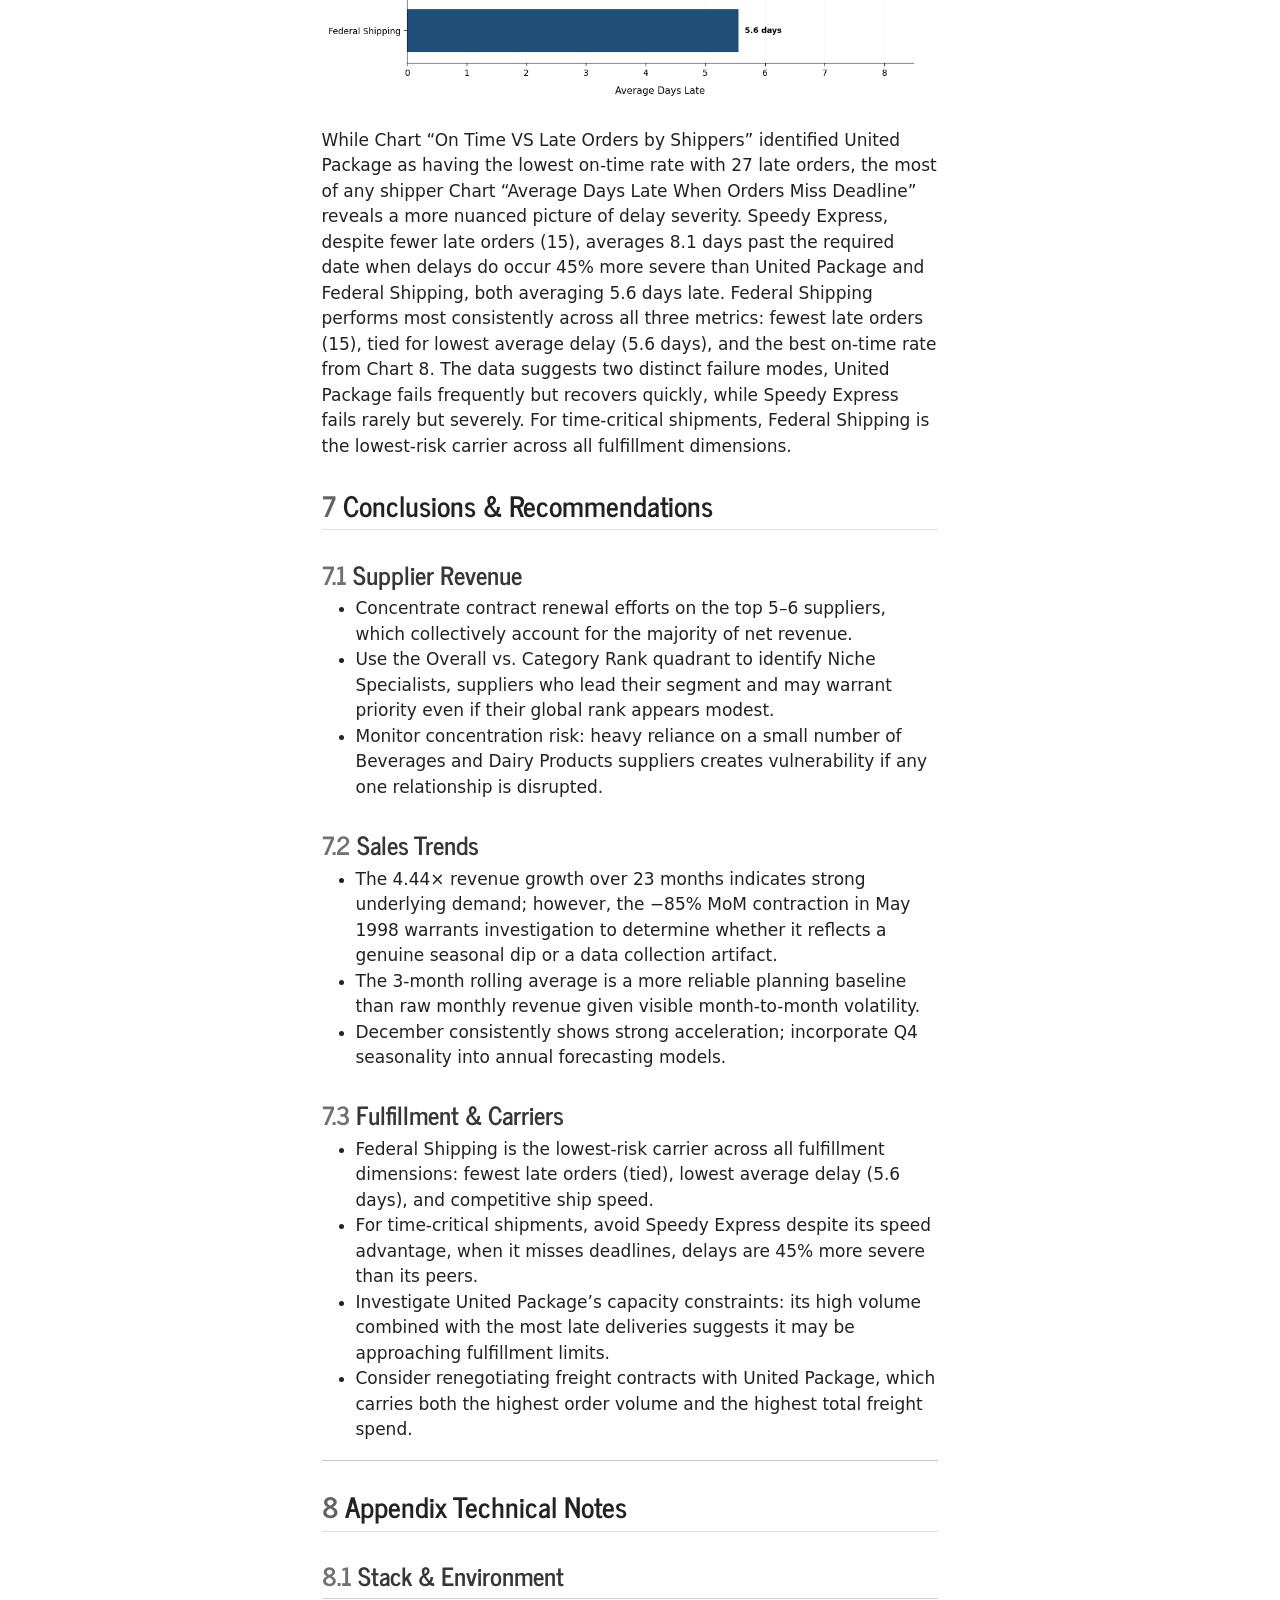
